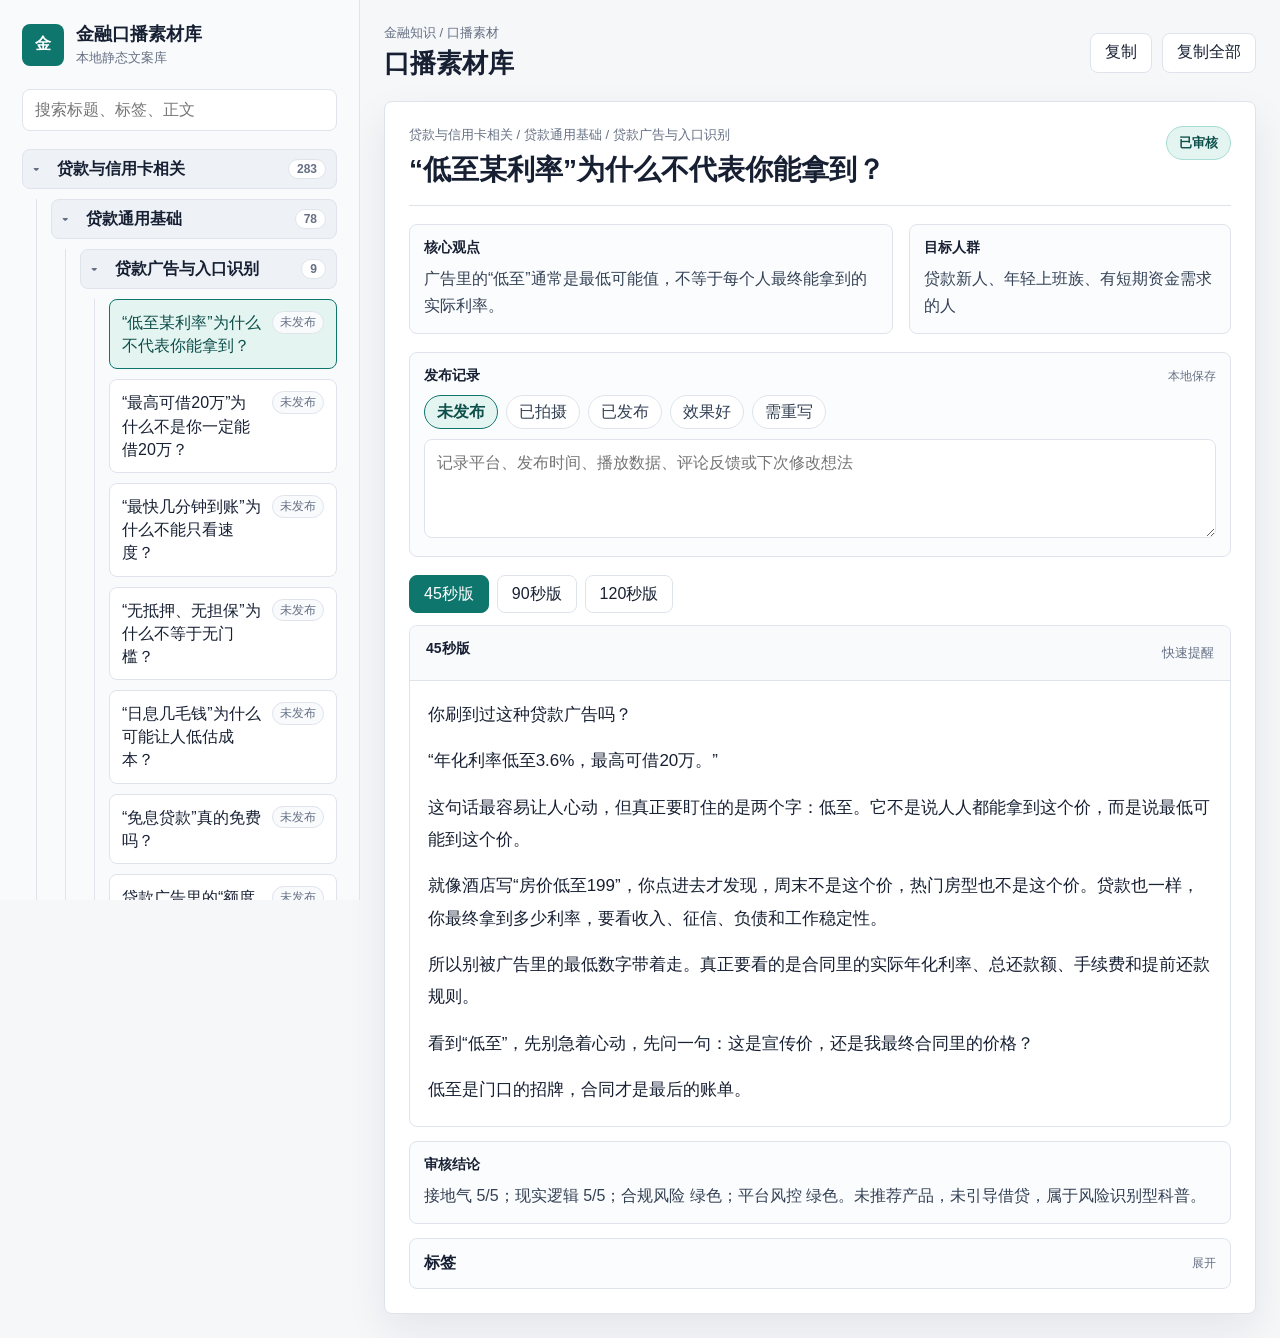
==== finance-library.html @ 6d279c98 "Add finance library portal # Conflicts: #	index.html" ====
<!doctype html>
<html lang="zh-CN">
  <head>
    <meta charset="utf-8" />
    <meta name="viewport" content="width=device-width, initial-scale=1" />
    <title>金融口播素材库</title>
    <style>
:root {
  color-scheme: light;
  --bg: #f6f7f9;
  --panel: #ffffff;
  --text: #172033;
  --muted: #657084;
  --line: #dfe4ec;
  --accent: #0f766e;
  --accent-soft: #e4f4f1;
  --warn-soft: #fff7ed;
  --shadow: 0 16px 40px rgba(20, 31, 48, 0.08);
}

* {
  box-sizing: border-box;
}

body {
  margin: 0;
  background: var(--bg);
  color: var(--text);
  font-family: -apple-system, BlinkMacSystemFont, "Segoe UI", "Microsoft YaHei", Arial, sans-serif;
  letter-spacing: 0;
}

button,
input,
textarea {
  font: inherit;
}

.app-shell {
  min-height: 100vh;
  display: grid;
  grid-template-columns: 360px minmax(0, 1fr);
}

.sidebar {
  background: #f9fafb;
  border-right: 1px solid var(--line);
  padding: 22px;
  position: sticky;
  top: 0;
  height: 100vh;
  overflow: auto;
}

.brand {
  display: flex;
  align-items: center;
  gap: 12px;
  margin-bottom: 22px;
}

.brand-mark {
  width: 42px;
  height: 42px;
  border-radius: 8px;
  background: var(--accent);
  color: #fff;
  display: grid;
  place-items: center;
  font-weight: 700;
}

.brand h1 {
  font-size: 18px;
  margin: 0 0 3px;
}

.brand p,
.eyebrow,
.path {
  margin: 0;
  color: var(--muted);
  font-size: 13px;
}

.search-box input {
  width: 100%;
  height: 42px;
  border: 1px solid var(--line);
  border-radius: 8px;
  padding: 0 12px;
  background: #fff;
  color: var(--text);
  outline: none;
}

.search-box input:focus {
  border-color: var(--accent);
  box-shadow: 0 0 0 3px var(--accent-soft);
}

.filters {
  display: none;
}

.filter,
.duration-tab,
.icon-button,
.topic-button,
.tree-parent {
  border: 1px solid var(--line);
  background: #fff;
  color: var(--text);
  border-radius: 8px;
  cursor: pointer;
}

.filter {
  min-height: 36px;
  font-size: 13px;
}

.filter.active,
.duration-tab.active {
  background: var(--accent);
  border-color: var(--accent);
  color: #fff;
}

.tree {
  display: grid;
  gap: 10px;
  margin-top: 18px;
}

.tree-parent {
  width: 100%;
  text-align: left;
  min-height: 40px;
  padding: 8px 10px;
  font-weight: 650;
  background: #eef2f7;
  display: flex;
  align-items: center;
  gap: 8px;
}

.tree-parent::before {
  content: "▾";
  width: 16px;
  color: var(--muted);
  font-size: 12px;
}

.tree-parent.collapsed::before {
  content: "▸";
}

.tree-parent-title {
  min-width: 0;
  flex: 1 1 auto;
}

.tree-count {
  flex: 0 0 auto;
  color: var(--muted);
  background: #fff;
  border: 1px solid var(--line);
  border-radius: 999px;
  padding: 2px 8px;
  font-size: 12px;
  font-weight: 650;
}

.tree-children {
  margin-left: 14px;
  padding-left: 14px;
  border-left: 1px solid var(--line);
  display: grid;
  gap: 10px;
  margin-top: 10px;
  margin-bottom: 12px;
}

.tree-children[hidden] {
  display: none;
}

.topic-list {
  display: grid;
  gap: 10px;
}

.topic-button {
  text-align: left;
  padding: 11px 12px;
  line-height: 1.45;
  background: #fff;
  display: flex;
  align-items: flex-start;
  justify-content: space-between;
  gap: 10px;
}

.topic-title {
  min-width: 0;
  flex: 1 1 auto;
}

.topic-status {
  flex: 0 0 auto;
  border: 1px solid var(--line);
  border-radius: 999px;
  padding: 2px 7px;
  color: var(--muted);
  background: #f8fafc;
  font-size: 12px;
  line-height: 1.4;
  white-space: nowrap;
}

.topic-button.active {
  border-color: var(--accent);
  background: var(--accent-soft);
  color: #0d4f4a;
}

.content {
  min-width: 0;
  padding: 24px;
}

.toolbar {
  display: flex;
  align-items: center;
  justify-content: space-between;
  gap: 16px;
  margin-bottom: 20px;
}

.toolbar h2 {
  margin: 4px 0 0;
  font-size: 26px;
}

.toolbar-actions {
  display: flex;
  gap: 10px;
}

.icon-button {
  min-height: 40px;
  padding: 0 14px;
}

.icon-button:hover,
.topic-button:hover,
.duration-tab:hover {
  border-color: var(--accent);
}

.script-detail,
.empty-state {
  background: var(--panel);
  border: 1px solid var(--line);
  border-radius: 8px;
  box-shadow: var(--shadow);
}

.script-detail {
  padding: 24px;
}

.empty-state {
  padding: 48px;
  text-align: center;
}

.empty-state h3 {
  margin: 0 0 8px;
}

.empty-state p {
  margin: 0;
  color: var(--muted);
}

.detail-head {
  display: flex;
  justify-content: space-between;
  gap: 16px;
  align-items: flex-start;
  border-bottom: 1px solid var(--line);
  padding-bottom: 18px;
}

.detail-head h3 {
  margin: 8px 0 0;
  font-size: 28px;
  line-height: 1.25;
}

.risk-badge {
  flex: 0 0 auto;
  background: var(--accent-soft);
  color: #0d4f4a;
  border: 1px solid #a7ddd4;
  border-radius: 999px;
  padding: 7px 12px;
  font-size: 13px;
  font-weight: 650;
}

.meta-grid {
  display: grid;
  grid-template-columns: minmax(0, 1.2fr) minmax(0, 0.8fr);
  gap: 16px;
  margin: 18px 0;
}

.meta-grid section,
.review-card,
.publish-card,
.tag-area {
  border: 1px solid var(--line);
  border-radius: 8px;
  padding: 14px;
  background: #fbfcfd;
}

h4 {
  margin: 0 0 8px;
  font-size: 14px;
}

.meta-grid p,
.review-card p {
  margin: 0;
  color: #334155;
  line-height: 1.7;
}

.publish-card {
  margin: 18px 0;
}

.publish-card-head {
  display: flex;
  align-items: center;
  justify-content: space-between;
  gap: 12px;
  margin-bottom: 10px;
}

.publish-card-head h4 {
  margin-bottom: 0;
}

.publish-card-head span {
  color: var(--muted);
  font-size: 12px;
}

.publish-controls {
  display: flex;
  flex-wrap: wrap;
  gap: 8px;
  margin-bottom: 10px;
}

.status-option {
  min-height: 34px;
  border: 1px solid var(--line);
  border-radius: 999px;
  background: #fff;
  color: #334155;
  padding: 0 12px;
  cursor: pointer;
}

.status-option:hover {
  border-color: var(--accent);
}

.status-option.active {
  border-color: var(--accent);
  background: var(--accent-soft);
  color: #0d4f4a;
  font-weight: 650;
}

#publishNote {
  width: 100%;
  resize: vertical;
  min-height: 76px;
  border: 1px solid var(--line);
  border-radius: 8px;
  padding: 10px 12px;
  background: #fff;
  color: var(--text);
  line-height: 1.6;
  outline: none;
}

#publishNote:focus {
  border-color: var(--accent);
  box-shadow: 0 0 0 3px var(--accent-soft);
}

.topic-status.status-filmed {
  color: #1d4ed8;
  background: #eff6ff;
  border-color: #bfdbfe;
}

.topic-status.status-published {
  color: #0f766e;
  background: #ecfdf5;
  border-color: #a7f3d0;
}

.topic-status.status-good {
  color: #15803d;
  background: #f0fdf4;
  border-color: #bbf7d0;
}

.topic-status.status-rewrite {
  color: #b45309;
  background: #fffbeb;
  border-color: #fde68a;
}

.duration-tabs {
  display: flex;
  gap: 8px;
  margin: 18px 0 12px;
}

.duration-tab {
  min-height: 38px;
  padding: 0 14px;
}

.script-card {
  border: 1px solid var(--line);
  border-radius: 8px;
  background: #fff;
  overflow: hidden;
}

.script-card-head {
  display: flex;
  align-items: center;
  justify-content: space-between;
  gap: 12px;
  border-bottom: 1px solid var(--line);
  padding: 14px 16px;
  background: #f8fafc;
}

.script-card-head span {
  color: var(--muted);
  font-size: 13px;
}

.script-text {
  padding: 18px 18px 20px;
  line-height: 1.9;
  font-size: 17px;
}

.script-text p {
  margin: 0 0 14px;
}

.script-text p:last-child {
  margin-bottom: 0;
}

.script-text .golden {
  background: var(--warn-soft);
  border: 1px solid #fed7aa;
  border-radius: 8px;
  padding: 10px 12px;
  font-weight: 650;
}

.review-card,
.tag-area {
  margin-top: 14px;
}

.section-toggle {
  width: 100%;
  border: 0;
  background: transparent;
  color: var(--text);
  display: flex;
  align-items: center;
  justify-content: space-between;
  padding: 0;
  margin: 0 0 8px;
  font-weight: 700;
  cursor: pointer;
}

.section-toggle::after {
  content: "收起";
  color: var(--muted);
  font-size: 12px;
  font-weight: 500;
}

.tag-area.collapsed .section-toggle {
  margin-bottom: 0;
}

.tag-area.collapsed .section-toggle::after {
  content: "展开";
}

.tag-area.collapsed .tags {
  display: none;
}

.tags {
  display: flex;
  flex-wrap: wrap;
  gap: 8px;
}

.tag {
  border: 1px solid var(--line);
  background: #fff;
  color: #334155;
  border-radius: 999px;
  padding: 5px 10px;
  font-size: 13px;
}

.toast {
  position: fixed;
  right: 22px;
  bottom: 22px;
  background: #111827;
  color: #fff;
  border-radius: 8px;
  padding: 10px 14px;
  box-shadow: var(--shadow);
}

@media (max-width: 860px) {
  .app-shell {
    grid-template-columns: 1fr;
  }

  .sidebar {
    position: relative;
    height: auto;
  }

  .content {
    padding: 18px;
  }

  .toolbar,
  .detail-head {
    flex-direction: column;
    align-items: stretch;
  }

  .meta-grid {
    grid-template-columns: 1fr;
  }

  .detail-head h3 {
    font-size: 22px;
  }
}

    </style>
  </head>
  <body>
    <div class="app-shell">
      <aside class="sidebar">
        <div class="brand">
          <div class="brand-mark">金</div>
          <div>
            <h1>金融口播素材库</h1>
            <p>本地静态文案库</p>
          </div>
        </div>

        <div class="search-box">
          <input id="searchInput" type="search" placeholder="搜索标题、标签、正文" />
        </div>

        <nav class="tree" aria-label="素材目录">
          <div id="treeRoot" class="tree-root"></div>
        </nav>
      </aside>

      <main class="content">
        <header class="toolbar">
          <div>
            <p class="eyebrow">金融知识 / 口播素材</p>
            <h2 id="pageTitle">口播素材库</h2>
          </div>
          <div class="toolbar-actions">
            <button id="copyCurrent" class="icon-button" type="button" title="复制当前版本">复制</button>
            <button id="copyAll" class="icon-button" type="button" title="复制全部版本">复制全部</button>
          </div>
        </header>

        <section id="emptyState" class="empty-state" hidden>
          <h3>没有找到匹配的素材</h3>
          <p>换一个关键词或清空搜索条件再试。</p>
        </section>

        <article id="scriptDetail" class="script-detail" hidden>
          <div class="detail-head">
            <div>
              <p id="scriptPath" class="path"></p>
              <h3 id="scriptTitle"></h3>
            </div>
            <span id="riskBadge" class="risk-badge">已审核</span>
          </div>

          <div class="meta-grid">
            <section>
              <h4>核心观点</h4>
              <p id="corePoint"></p>
            </section>
            <section>
              <h4>目标人群</h4>
              <p id="audience"></p>
            </section>
          </div>

          <section class="publish-card">
            <div class="publish-card-head">
              <h4>发布记录</h4>
              <span id="publishUpdated">本地保存</span>
            </div>
            <div id="publishControls" class="publish-controls" role="group" aria-label="发布状态">
              <button class="status-option" data-status="todo" type="button">未发布</button>
              <button class="status-option" data-status="filmed" type="button">已拍摄</button>
              <button class="status-option" data-status="published" type="button">已发布</button>
              <button class="status-option" data-status="good" type="button">效果好</button>
              <button class="status-option" data-status="rewrite" type="button">需重写</button>
            </div>
            <textarea id="publishNote" rows="3" placeholder="记录平台、发布时间、播放数据、评论反馈或下次修改想法"></textarea>
          </section>

          <div class="duration-tabs" role="tablist" aria-label="文案时长">
            <button class="duration-tab active" data-version="45s" type="button">45秒版</button>
            <button class="duration-tab" data-version="90s" type="button">90秒版</button>
            <button class="duration-tab" data-version="120s" type="button">120秒版</button>
          </div>

          <section class="script-card">
            <div class="script-card-head">
              <h4 id="versionTitle">45秒版</h4>
              <span id="versionRole">快速提醒</span>
            </div>
            <div id="scriptText" class="script-text"></div>
          </section>

          <section class="review-card">
            <h4>审核结论</h4>
            <p id="reviewText"></p>
          </section>

          <section class="tag-area collapsed" id="tagArea">
            <button class="section-toggle" id="tagToggle" type="button" aria-expanded="false">标签</button>
            <div id="tagList" class="tags"></div>
          </section>
        </article>
      </main>
    </div>

    <div id="toast" class="toast" hidden>已复制</div>

    <script>
const embeddedDocuments = {"content/loan_consumer_ads_batch01.md": "# 贷款 / 通用基础 / 贷款广告与入口识别：第一批 10 条口播素材\n\n统一规则：\n- 45秒版：快速提醒，一个坑、一个判断动作、一句金句。\n- 90秒版：生活案例版，用具体场景讲清楚。\n- 120秒版：完整拆解版，案例 + 逻辑 + 判断清单 + 避坑提醒。\n- 合规口径：只做金融常识科普和风险提示，不推荐产品，不引导借贷，不提供贷款技巧。\n\n默认声明：\n本内容仅作金融知识科普，不推荐任何贷款产品，也不构成具体借贷建议。贷款前请以合同条款、官方渠道和个人实际情况为准。\n\n---\n\n## 001 “低至某利率”为什么不代表你能拿到？\n\n路径：贷款与信用卡相关 > 贷款通用基础 > 贷款广告与入口识别\n\n核心观点：广告里的“低至”通常是最低可能值，不等于每个人最终能拿到的实际利率。\n\n目标人群：贷款新人、年轻上班族、有短期资金需求的人\n\n### 45秒版\n\n你刷到过这种贷款广告吗？\n\n“年化利率低至3.6%，最高可借20万。”\n\n这句话最容易让人心动，但真正要盯住的是两个字：低至。它不是说人人都能拿到这个价，而是说最低可能到这个价。\n\n就像酒店写“房价低至199”，你点进去才发现，周末不是这个价，热门房型也不是这个价。贷款也一样，你最终拿到多少利率，要看收入、征信、负债和工作稳定性。\n\n所以别被广告里的最低数字带着走。真正要看的是合同里的实际年化利率、总还款额、手续费和提前还款规则。\n\n看到“低至”，先别急着心动，先问一句：这是宣传价，还是我最终合同里的价格？\n\n低至是门口的招牌，合同才是最后的账单。\n\n### 90秒版\n\n小王最近想借一笔钱装修，刷手机时看到一条广告：“年化利率低至3.6%，最高可借20万。”\n\n他一算，觉得很划算，心想：这不比找亲戚借钱省事多了？\n\n可点进去申请后，系统给他的利率并不是3.6%，而是高了不少。小王第一反应是：广告不是这么写的吗？其实问题就在“低至”两个字。\n\n“低至”更像是最低展示价，不是每个人的最终成交价。贷款不是所有人同一个价格，机构一般会看你的收入、征信、已有负债、工作稳定性。小王之前申请过几次网贷额度，信用卡也有分期，系统就会觉得他的风险没那么低。\n\n这就像你买机票，首页写着“99元起”，但真买的时候，要看日期、航线、行李、燃油费，最后可能完全不是这个数。\n\n贷款也是一样。别只看“低至”，也别只看页面上最大的数字。真正要看的，是最终合同里的实际年化利率、总还款额、手续费、提前还款规则。\n\n如果合同里的数字和广告里的感觉不一样，以合同为准。广告负责吸引你点进去，合同才决定你到底要还多少钱。\n\n最后再加一个简单判断：如果你还没有看到合同，只看到了宣传页，那你看到的就不是最终成本，只是营销入口。\n\n先别急着提交申请，先把账看完整。\n\n贷款广告看的是诱惑，贷款合同看的才是代价。\n\n### 120秒版\n\n很多人第一次申请消费贷，最容易被一句话打动：“年化利率低至3.6%，最高可借20万，最快几分钟到账。”\n\n这句话听起来很美：利率低、额度高、到账快。但普通人最容易忽略的，恰恰是这些漂亮数字前面的限定词。比如“低至”，它不是说每个人都是这个利率，而是说在某些条件下，最低可能到这个利率。\n\n举个例子。小李想借5万块钱周转，看到广告写“年化低至3.6%”。他心里一算，一年利息好像也就一千多，觉得很划算。可点进去之后，系统给他的实际利率比广告高不少。他一开始觉得奇怪，后来才明白，贷款不是超市标价，不是所有人同一个价格。\n\n机构通常会看几件事：你的收入稳不稳定，征信有没有逾期，最近有没有频繁申请贷款，名下负债高不高，工作和还款记录怎么样。条件越好，可能越接近低利率；风险越高，实际利率就可能往上走。\n\n再看“最高可借20万”。它也不是说你一定能借20万，而是说这个产品的额度上限可能到20万。最后能批多少，仍然要看审批结果。很多人是被“低利率”和“高额度”吸引进去，最后才发现，自己拿到的不是广告里最漂亮的那一档。\n\n所以，普通人判断一笔贷款贵不贵，不要看广告页上最大的字，要看合同里最硬的数字。第一，看实际年化利率；第二，看总共要还多少钱；第三，看有没有手续费、服务费、提前还款限制；第四，看这笔月供会不会挤压你的生活和备用金。\n\n贷款广告可以看，但不能只看一半就做决定。\n\n还有一个细节要注意：有些页面会把利率、额度、到账速度放在最醒目的地方，把费用、违约金、提前还款规则放在更后面。普通人最容易在前面心动，在后面跳过。真正成熟的做法，是反过来：先看小字，再看大字；先看总成本，再看月供；先看自己能不能还，再看平台愿不愿意借。\n\n如果你点进去以后，发现系统给你的利率明显高于广告宣传，不要觉得“都填到这一步了，不借可惜”。贷款不是购物车优惠券，不需要因为已经点开就继续。只要合同成本和你的预期不一致，就可以停下来重新算。\n\n广告负责让钱看起来便宜，合同负责告诉你钱到底贵不贵。\n\n审核：接地气 5/5；现实逻辑 5/5；合规风险 绿色；平台风控 绿色。未推荐产品，未引导借贷，属于风险识别型科普。\n\n标签：贷款、消费贷、低至利率、广告套路、借贷成本、新人适用\n\n---\n\n## 002 “最高可借20万”为什么不是你一定能借20万？\n\n路径：贷款与信用卡相关 > 贷款通用基础 > 贷款广告与入口识别\n\n核心观点：“最高可借”是产品额度上限，不是个人审批结果。\n\n目标人群：贷款新人、刚工作人群、容易被高额度吸引的人\n\n### 45秒版\n\n贷款广告里常见一句话：“最高可借20万。”\n\n很多人一看就觉得，自己也能借20万。但这里的重点是“最高”，不是“一定”。它说的是产品上限，不是你的个人额度。\n\n就像招聘写“月薪最高3万”，最后你的工资还得看岗位、经验和面试结果。贷款额度也是这样，机构会看你的收入、征信、负债、还款能力。\n\n条件不同，额度就不同。更重要的是，能批多少不代表应该借多少。额度越高，未来月供压力也可能越大。\n\n看到高额度广告，不要先想“我能拿多少钱”，要先想“我有没有能力稳稳还上”。\n\n额度不是收入，高额度更不是免费钱。\n\n### 90秒版\n\n小陈刷到一个贷款广告：“最高可借20万，快速到账。”他正好想换车，就觉得这笔钱好像马上能到手。\n\n可申请之后，他发现系统只给了3万额度。他有点失望，觉得广告是不是骗人。\n\n其实这类广告最容易让人误会的，就是“最高”两个字。它说的是产品上限，不是你的个人额度。每个人能借多少，要看收入是否稳定、征信情况、已有负债、工作年限、还款记录等因素。\n\n这就像信用卡宣传“最高额度10万”，但新用户可能只批几千或一两万。不是每个人都站在最高那一档。\n\n更重要的是，额度越高，不代表越适合你。很多人看到额度高，会不自觉把借钱当成可支配收入。原本只想借几千，看到能借几万，就觉得多借一点也没关系。借的时候账户余额变多，好像松了一口气；还的时候，每个月都要从工资里扣。\n\n所以看贷款广告，不要被“最高可借”带着走。真正要看的，是自己每个月稳定能还多少钱，借完以后生活会不会被月供压住，手里还要不要留备用金。\n\n一句话，额度是审批给你的上限，不是你生活里新增的收入。\n\n真正稳妥的做法，是先按自己的收入倒推额度，而不是按广告额度倒推消费。比如每个月还完贷款以后，房租、吃饭、交通、父母孩子、应急钱还能不能安排好，这比“最多能借多少”更重要。\n\n能借多少是审批结果，该借多少是自我约束。\n\n### 120秒版\n\n“最高可借20万”，这句话在贷款广告里特别常见。它的厉害之处在于，会让人产生一种错觉：好像只要点进去，这20万就离自己很近。\n\n比如小周刚工作两年，手头有点紧，看到“最高可借20万”后，脑子里马上开始安排这笔钱：装修可以先做，车可以先买，欠朋友的钱也能先还上。他甚至还没真正申请，就已经把20万当成了一个可以支配的数字。\n\n但申请完才发现，系统只给了2万额度，而且利率也不是广告里的最低档。小周一开始觉得落差很大，其实这并不奇怪。因为“最高可借”不是承诺，它只是产品可能达到的额度上限。实际审批时，机构会评估你的收入、职业稳定性、征信记录、已有负债和还款能力。\n\n你收入稳定、负债低、还款记录好，额度可能高一点；如果你收入波动大、已经有多笔贷款，或者最近频繁查询额度，额度就可能低很多。\n\n更要注意的是，高额度会放大人的消费冲动。原本你只缺5000块，看到能借5万，就可能觉得多借一点也没关系。借的时候账户余额变多，好像压力变小了；可还款的时候，每个月都要从真实收入里拿钱出来。\n\n判断贷款额度，记住四句话：广告额度不是你的额度；能批多少不代表应该借多少；额度越高，越要看月供压力；借完以后，正常生活和备用金不能被挤掉。\n\n如果一笔贷款只有在“每个月都不出意外”的情况下才能还上，那它对你来说就偏紧了。因为现实生活里，收入可能延迟，家里可能临时用钱，工作也可能变化。额度高不高，不如还款稳不稳。\n\n还有一点很重要：不要因为系统给了额度，就觉得不用白不用。额度放在那里，不借也不会少你一分钱；但一旦借出来，每个月都是真实的还款责任。普通人最稳的做法，是按需求借，而不是按额度借。\n\n贷款额度不是奖励，而是一份需要按时归还的责任。额度摆在那里不是收入，借出来才会变成债务。\n\n审核：接地气 5/5；现实逻辑 5/5；合规风险 绿色；平台风控 绿色。表达克制，没有诱导用户追求额度。\n\n标签：贷款、消费贷、最高额度、审批结果、还款能力、新人适用\n\n---\n\n## 003 “最快几分钟到账”为什么不能只看速度？\n\n路径：贷款与信用卡相关 > 贷款通用基础 > 贷款广告与入口识别\n\n核心观点：到账快不等于成本低，也不等于适合借。\n\n目标人群：急用钱人群、年轻上班族、容易冲动申请贷款的人\n\n### 45秒版\n\n贷款广告里有一句很抓人：“最快几分钟到账。”\n\n这句话真正打中的，不是你的理性，而是你的着急。\n\n人一着急，就容易只看速度，不看成本。可贷款最重要的不是到账快不快，而是你最后要还多少、什么时候还、还不上会怎样。\n\n就像打车，雨天加价时车来得快，但不代表便宜。贷款也一样，到账快只是体验，利率、费用、还款压力才是成本。\n\n急用钱时，更要慢半拍。至少看清实际年化利率、总还款额、还款日期和违约规则，再决定要不要继续。\n\n越是对方强调“马上到账”，你越要提醒自己：快，不等于适合。\n\n到账越快，越要慢点看清楚。\n\n### 90秒版\n\n小刘月底手头紧，房租又快到期了。手机上弹出一个贷款广告：“最快3分钟到账。”\n\n他当时最想解决的就是眼前这几天，所以很快点进去申请。钱确实很快到了，房租也交上了，那一刻他觉得压力消失了。\n\n但过了一段时间账单来了，他才发现，每个月还款压力比自己想的大，实际利率也不是广告里最醒目的那个数字。这就是“快到账”容易带来的问题。它会把你的注意力从“这笔钱贵不贵”，转移到“这笔钱能不能马上到”。\n\n但贷款不是外卖，不能只看速度。外卖快一点，最多是多花几块配送费；贷款快一点，后面可能是几个月的还款计划。\n\n你要看的至少有四件事：实际年化利率是多少，总共要还多少钱，什么时候开始还，逾期或提前还款有什么规则。\n\n如果真的急用钱，也不要在情绪最急的时候做决定。先算一遍下个月、下下个月能不能按时还，再看合同费用。\n\n还有一点，越急的时候越不要同时点很多平台。你以为是在多找几个选择，但也可能留下更多申请和查询痕迹，还会让自己更乱。\n\n真正要解决的是资金缺口，不是把焦虑转移到下个月。如果这笔钱只是为了撑过一两天，也要先想清楚：下个月靠什么还？这个问题想不清，到账再快也只是把压力往后推。\n\n快到账解决的是今天，真成本影响的是后面很多个月。\n\n### 120秒版\n\n“最快几分钟到账”，这类广告特别容易打动正在缺钱的人。因为人在着急的时候，最想要的不是比较成本，而是马上解决眼前的问题。\n\n比如小林月底要交房租，银行卡里还差几千块。这个时候他刷到一条广告：“最快3分钟到账。”他第一反应不是算利率，也不是看合同，而是觉得终于有办法了。点进去、填资料、确认借款，钱确实很快到了。房租交上了，眼前的焦虑消失了。\n\n但一个月后账单来了，他才发现，这笔钱不是只帮他解决了那一天的问题，它还把后面几个月的现金流都安排进去了。每个月固定还款，工资一到账先少一块；如果再遇到生病、换工作、家里临时用钱，还款压力就会更明显。\n\n这里不是说到账快一定不好，而是提醒你：速度只是贷款体验的一部分，不是判断贷款好坏的核心。很多人在急的时候，会忽略四件事。第一，只看到账时间，不看实际年化利率。第二，只看本月能不能撑过去，不看后面几个月怎么还。第三，只看月供，不看总还款额。第四，只看“马上到账”，没看逾期、提前还款和费用规则。\n\n越是急用钱，越要做一个反向动作：先停一分钟，把利率、总成本、还款日期、违约责任看清楚。如果看不懂，至少不要在催促和焦虑里立刻确认。\n\n贷款能解决短期缺口，但也可能制造长期压力。\n\n你可以把它想成一次“提前使用未来收入”。今天到账的钱，未来要用工资慢慢还。如果未来收入很稳定，压力可能可控；如果未来收入本来就不确定，到账越快，越容易让你在没算清楚时做决定。\n\n所以看到“最快到账”，不要只问“多久能到”，还要问“这笔钱会影响我几个月”。如果答案是影响很久，那它就不是一个几分钟的决定。\n\n如果只是临时缺口，也可以先想想有没有更稳妥的办法，比如调整支出、推迟非必要消费、和对方沟通付款时间。贷款可以是工具，但不能变成情绪最急时的第一反应。\n\n速度只能帮你过今天，成本才会陪你过明天。\n\n审核：接地气 5/5；现实逻辑 5/5；合规风险 绿色；平台风控 绿色。没有鼓励借贷，重点是提醒不要冲动。\n\n标签：贷款、消费贷、到账快、冲动借贷、还款压力、风险提示\n\n---\n\n## 004 “无抵押、无担保”为什么不等于无门槛？\n\n路径：贷款与信用卡相关 > 贷款通用基础 > 贷款广告与入口识别\n\n核心观点：无抵押、无担保只是说不需要押房押车或找担保人，不代表随便借、无风险。\n\n目标人群：贷款新人、无抵押贷款关注者、收入不稳定人群\n\n### 45秒版\n\n看到“无抵押、无担保”的贷款广告，很多人会觉得：这个门槛应该很低。\n\n但要注意，无抵押不等于无审核，无担保也不等于无风险。\n\n它只是说你不用拿房子、车子去抵押，也不用找别人担保。但机构还是会看你的收入、征信、负债和还款能力。\n\n如果审核很松，反而更要看清楚成本和合同。因为钱不是白给的，风险通常会体现在利率、费用、额度、期限或者还款要求里。\n\n所以别只看“不用抵押”，还要看“最后要还多少”，以及这笔钱会不会影响你后面的现金流。\n\n门槛看起来低，不代表代价真的低。\n\n### 90秒版\n\n小赵看到一条广告：“无抵押、无担保，在线申请。”他觉得挺轻松：不用押房、不用找亲戚签字，那应该没什么压力。\n\n但申请后他发现，平台照样要看身份证、收入情况、征信授权、已有贷款记录。最后批不批、批多少、利率是多少，都要看综合评估。\n\n这里的“无抵押、无担保”，不是说没有门槛，也不是说没有风险。它只是说这笔贷款不需要你拿资产抵押，也不需要第三方担保。\n\n真正的风险在后面：如果利率高、期限短、费用多，或者你本来收入就不稳定，哪怕没有抵押物，逾期也可能影响征信和正常生活。\n\n很多人误以为没有抵押物，就算还不上也不会有什么大事。这个理解不对。贷款合同签了，还款责任就在你身上。没有押房押车，不代表不用承担逾期、催收、征信记录这些后果。\n\n所以看到这种广告，不要只觉得方便。方便只是申请流程，关键还是看合同成本、还款期限和自己的还款能力。\n\n如果一笔贷款反复强调“不用这个、不用那个”，你就更要主动补问：要看什么？费用是什么？还不上怎么办？提前还款有没有限制？这些答案比广告里的“无抵押、无担保”更重要。\n\n如果这些问题对方说不清，或者只催你赶紧申请，那就不要继续往下走。\n\n贷款方便，不等于还款轻松。\n\n### 120秒版\n\n“无抵押、无担保”，听起来很友好，好像这笔钱没有什么负担。但这几个字很容易让人误解，尤其是第一次接触贷款的人，很容易把它理解成门槛很低、风险很小。\n\n举个例子。小何想借一笔钱买家电，看到广告写“无抵押、无担保”。他觉得反正不用押房押车，也不用麻烦亲戚朋友签字，试一下应该没什么问题。可申请之后他发现，平台照样要看身份证、收入情况、征信授权、已有贷款记录，最后批多少、利率多少，也不是自己说了算。\n\n这里要把概念拆开看。无抵押，是说不用拿房产、车辆这类资产作为担保。无担保，是说不用找第三方替你承担连带责任。但这不代表机构不审核，也不代表借了不用承担后果。\n\n对贷款机构来说，如果没有抵押物，它反而更会关注你的信用和现金流。你的收入稳不稳定、征信有没有问题、负债高不高、工作是否稳定，都可能影响审批结果和贷款成本。风险如果不能通过抵押物覆盖，就可能体现在利率、额度、期限和费用规则上。\n\n普通人看到这类广告，要记住三个判断点：不要把“无抵押”理解成“无风险”；不要把“无担保”理解成“无责任”；不要只看申请方便，要看自己能不能稳稳还上。\n\n借钱时少一道手续，不等于还钱时少一份责任。\n\n还有一个现实问题：有些人因为“不用抵押”就放松了，觉得最多只是还不上。但贷款逾期带来的影响，往往不是一天两天结束的。它可能影响你后续申请房贷、车贷，也可能让生活被催收和账单打乱。\n\n所以看这类广告，别只听它少了什么手续，要看你多了什么责任。\n\n更现实地说，贷款产品越强调方便，越要看后续约束。比如还款日是否固定，是否支持提前还款，逾期费用怎么算，利率是不是合同里写清楚。手续少只是申请阶段的感受，责任多不多要看整个还款周期。\n\n贷款方便，不等于还款轻松。\n\n审核：接地气 5/5；现实逻辑 5/5；合规风险 绿色；平台风控 绿色。未宣传贷款便利性，重点落在还款责任。\n\n标签：贷款、消费贷、无抵押、无担保、审核门槛、还款责任\n\n---\n\n## 005 “日息几毛钱”为什么可能让人低估成本？\n\n路径：贷款与信用卡相关 > 贷款通用基础 > 贷款广告与入口识别\n\n核心观点：把利息拆成每天几毛几块，会降低用户对长期成本的感知。\n\n目标人群：年轻消费者、小额借款用户、容易被低日息吸引的人\n\n### 45秒版\n\n有些贷款广告不说年利率，而说“每天只要几毛钱”。\n\n听起来是不是很轻？但这就是问题所在：它把一笔长期成本拆成了很小的日成本，让你觉得不疼。\n\n一杯奶茶一天二十多块，你会觉得贵；可利息一天几毛几块，你可能就放松了。但贷款不是只还一天，时间一长，总成本就会累起来。\n\n所以看贷款，不要只看日息，要看实际年化利率和总还款额。看到“每天只要多少”，马上问一句：如果借满期限，我最后一共要还多少钱？\n\n小数字最容易让人放松警惕。\n\n先算。\n\n每天几毛不吓人，累到最后才是真成本。\n\n### 90秒版\n\n小周想借3000块买电脑，看到页面上写：“借1000元，每天利息低至几毛钱。”\n\n他一看觉得没压力：几毛钱嘛，随便少买点零食就出来了。可问题是，他借的不是一天，也不是只借1000元。等金额变大、时间拉长，最后还的钱就不像“几毛钱”听起来那么轻松了。\n\n这就是日息表达的特点。它把成本拆得很小，让你对总成本没感觉。就像健身房说“每天不到3块钱”，你不觉得贵，但一年下来也是一笔钱。\n\n贷款更要谨慎，因为它不是消费会员，而是负债。日息只是其中一种表达方式，真正影响你钱包的是整个周期的总成本。\n\n所以你不能只看“每天几毛”或者“每天几块”。还要看实际年化利率、总还款额、有没有手续费、服务费、管理费，以及提前还款有没有限制。\n\n普通人记住一个动作：看到“每天只要多少”，一定反问一句：如果借满期限，我总共要还多少？这个问题比日息更接近真相。\n\n如果平台只让你看到每天几毛、每月几百，却不让你清楚看到总共还多少，那你就要更谨慎。因为拆小数字的目的，往往就是降低你的敏感度。\n\n把小数字还原成总账，很多看起来便宜的东西，感觉就完全不一样了。贷款不是看单日感受，而是看整个还款周期。\n\n别只听每天多少钱，要算最后一共还多少钱。\n\n### 120秒版\n\n“每天只要几毛钱”“日息低至多少”，这种说法很常见，也很容易让人低估贷款成本。因为它把一个长期要承担的成本，拆成了一个看起来很小的日数字。\n\n比如小许想借1万元周转，页面提示每天利息看起来只有几块钱。他第一反应是：几块钱不就是一瓶水、一趟公交的钱吗？好像没什么压力。可问题是，他不是只借一天，而是可能借三个月、六个月，甚至更久。每天几块钱，乘上几十天、几百天，就是另一种感觉。\n\n这类表达的关键，不是日息本身一定有问题，而是普通人对“小数字”天然不敏感。比如你听到“每天不到3块钱”，会觉得很便宜；但如果换成“一年一千多”，感觉就不一样了。贷款广告把成本拆小，你的大脑就容易把压力也想小。\n\n判断这类贷款，别被“每天”两个字牵着走。你要看四件事：第一，实际年化利率是多少；第二，整个周期总共要还多少；第三，除了利息，还有没有服务费、管理费、会员费；第四，如果提前还款或逾期，会不会产生额外费用。\n\n还有一个很简单的动作：看到“每天只要多少”，马上反问一句，如果我借满期限，最后一共要还多少钱？这个问题比日息更接近真相。\n\n如果只看日息，就像只看一顿饭多少钱，却不看一个月吃饭总支出。单次看着不多，长期加起来可能超出预期。\n\n你可以给自己设一个固定动作：任何贷款，只要页面用“日息”“每天只要”来表达，都先把它换成两个数字：一年大概是多少，总共要还多少。换算之后，如果你还觉得能接受，再继续看合同；如果换算之后明显超出预期，就不要被“小数字”继续牵着走。\n\n贷款成本最怕的不是你看见它贵，而是你根本没意识到它贵。不要被小数字安慰，先把它加成大账再判断。\n\n很多消费冲动就是这样发生的：单看每天不多，单看每月也能接受，但几笔加在一起，就会变成工资一到账就被各种还款切走。日息表达最容易让人忽略“累加效应”，所以越是小数字，越要算总账。\n\n借钱最怕的不是数字大，而是小数字让你放松警惕。\n\n审核：接地气 5/5；现实逻辑 5/5；合规风险 绿色；平台风控 绿色。只讲成本识别，不涉及具体利率优劣建议。\n\n标签：贷款、消费贷、日息、年化利率、总还款额、成本感知\n\n---\n\n## 006 “免息贷款”真的免费吗？\n\n路径：贷款与信用卡相关 > 贷款通用基础 > 贷款广告与入口识别\n\n核心观点：免息不一定等于零成本，可能还有手续费、服务费、绑定条件或违约成本。\n\n目标人群：分期消费用户、贷款新人、被免息吸引的人\n\n### 45秒版\n\n看到“免息贷款”，先别急着觉得赚了。\n\n免息只代表可能不收利息，不代表一定没有成本。有些产品利息写成0，但可能有手续费、服务费、会员费，或者对提前还款、逾期有额外规则。\n\n这就像餐厅写“免费赠品”，你得看是不是有最低消费。贷款也是一样，不能只听一句“免息”，就默认不用付代价。\n\n所以判断免息贷款，不要只看“利息”两个字，要看总还款额、附加费用和合同限制。真正该问的是：我最后是不是只还本金？\n\n只要多还了钱，就要知道钱多在哪里。\n\n免息不等于免费，零利息不等于零成本。账算完整，才知道它是真优惠还是换了名字的成本。\n\n### 90秒版\n\n小杨买家电时，店员说可以办“免息分期”，每个月还一点，没有利息。小杨一听觉得挺划算，马上准备签。\n\n但他仔细看了一眼，发现虽然利息写着0，页面里还有分期手续费和服务费。这样算下来，总共要还的钱并不只是商品原价。\n\n这就是很多人容易忽略的地方。免息只是在说“不按利息这个名字收费”，但成本可能换了个名字出现。它可以叫手续费，也可以叫服务费、管理费、会员费。\n\n当然，不是所有免息都一定有坑。有些正规活动确实可能是真优惠，比如商家补贴、平台活动。但你不能只听一句“免息”，就默认没有成本。\n\n普通人看免息贷款，记住四点：总共还多少，费用叫什么，提前还款怎么算，逾期后怎么算。如果最后总还款额等于原价，而且没有额外限制，那才更接近真正的免息。\n\n别问它宣传页上是不是免息，要问你最后的钱包有没有少花。\n\n如果你发现“免息”后面还跟着服务费、会员费、手续费，或者必须购买其他服务，那就要重新算总账。只有总还款额清楚，才知道它是不是真优惠。\n\n真正的免息，不怕你把账算完整。如果一算完整账就不划算，那它就只是听起来免息。\n\n所以别只听口头介绍，付款前一定看明细。\n\n别问它是不是免息，要问它最后是不是少花钱。\n\n### 120秒版\n\n“免息贷款”这四个字特别有吸引力。因为普通人一听免息，就会本能地理解成：借这笔钱不花成本。可在金融场景里，有一个很重要的提醒：名字不叫利息，不代表它不是成本。\n\n比如小敏买一台6000元的手机，页面写着12期免息。她一看，每个月还500元，好像刚刚好，压力也不大。可如果仔细看，有些产品可能会有分期手续费、服务费、会员费，或者绑定其他服务。有些产品虽然利息显示为0，但提前还款、逾期还款、取消订单时，又会有额外规则。\n\n这就像有些商家写“免费赠品”，你不能只看免费两个字，还要看是不是有最低消费、使用条件和有效期。贷款也一样，不能只听一句“免息”，就默认没有成本。\n\n当然，我们不是说所有免息都一定有问题。有些正规活动确实可能是真优惠，尤其是商家贴息或者平台补贴。但你要判断的是：这笔交易最终是不是少花钱，而不是宣传页上有没有写“免息”。\n\n判断时可以问四个问题。第一，我总共要还的钱是不是等于商品原价？第二，除了利息，有没有手续费、服务费、管理费？第三，提前还款或晚还，会不会产生额外成本？第四，这个免息是不是绑定了我原本不需要的消费或服务？\n\n如果这几个问题都清楚，才算真正看懂。否则，“免息”可能只是把成本换了个名字。\n\n还有一个常见误区：很多人只看每月还款金额，觉得分摊到每个月不多，就忽略了自己同时还有房租、生活费、信用卡和其他分期。免息不代表没有占用现金流。哪怕真的没有利息，它也会让未来几个月的钱提前被安排出去。\n\n所以免息可以看，但不要因为“免息”两个字就冲动下单。真正的判断标准不是广告好不好听，而是这笔支出是不是你本来就需要、总成本是不是清楚、后面几个月能不能稳稳还。\n\n免息不等于免费，零利息不等于零成本。先算清。\n\n审核：接地气 5/5；现实逻辑 5/5；合规风险 绿色；平台风控 绿色。没有否定所有免息活动，表达留有边界。\n\n标签：贷款、消费贷、免息贷款、手续费、总成本、分期消费\n\n---\n\n## 007 贷款广告里的“额度测算”，为什么别随便点？\n\n路径：贷款与信用卡相关 > 贷款通用基础 > 贷款广告与入口识别\n\n核心观点：额度测算可能涉及信息授权、征信查询或营销跟进，不能把它当成无成本小游戏。\n\n目标人群：贷款新人、经常点额度测算的人、重视征信的人\n\n### 45秒版\n\n很多贷款广告会写：“点一下，测测你能借多少。”\n\n听起来像个小游戏，但它不一定只是小游戏。\n\n有些额度测算会让你填写手机号、身份证、工作、收入，甚至授权查询信息。你随手一点，可能留下申请记录，也可能带来后续营销电话。\n\n所以别把额度测算当成好奇测试。你没有真实贷款需求，就不要随便填敏感信息、点授权、收验证码。尤其是看不清协议来源时，更不要继续。\n\n能不填，就先不填；能不授权，就先不授权。\n\n好奇心不该换成个人信息风险。\n\n额度测算不是占卜，背后可能是信息授权。\n\n### 90秒版\n\n小孟刷视频时看到一个按钮：“测测你最高能借多少。”他本来没打算贷款，只是好奇，就填了手机号、身份证后几位、工作收入，还收了验证码。\n\n没过多久，他开始接到各种贷款推荐电话。后来再申请其他贷款时，他才意识到，自己之前随便点的那些测算，可能留下了不少查询和申请痕迹。\n\n不是说所有额度测算都有问题，而是普通人要知道：贷款测算不是娱乐测试。它可能涉及个人信息收集、授信预评估、征信授权或营销转化。\n\n你要特别注意页面有没有勾选协议，有没有写授权查询，有没有让你提供验证码和身份证信息。很多人以为只是看一个数字，实际上已经把真实信息交了出去。\n\n如果只是好奇，不建议随便点。真正需要贷款时，也应该从正规机构官方渠道了解。不要为了看一个虚拟额度，到处提交手机号、身份证、工作和收入信息。\n\n测额度前先问自己：我是真的需要贷款，还是只是被广告勾起了好奇心？\n\n如果答案只是好奇，那就不要把真实信息交出去。虚拟额度看完就忘，个人信息却可能被长期留存。\n\n贷款额度不是娱乐分数，不需要靠测一测来满足好奇心。尤其是半夜刷到广告、情绪上头的时候，先关掉页面，第二天再判断，往往更清醒。\n\n别为了看一个虚拟额度，交出一堆真实信息。\n\n### 120秒版\n\n“测测你能借多少”，这是贷款广告里很常见的入口。它厉害的地方在于，不直接让你借钱，而是先激发你的好奇心。很多人本来没有明确贷款需求，但看到“30秒测额度”“看看你有多少备用金”，就会忍不住点进去。\n\n比如小何晚上刷手机，看到页面写“测测你最高能借多少”。他想着反正不一定借，就当做测试玩一下。点进去后，页面一步步让他填手机号、身份证信息、工作单位、月收入，还要求勾选授权协议。最后显示了一个额度，但小何其实并没有真正借钱。\n\n问题在于，对用户来说，这像是测试；对平台来说，这可能已经是一次信息收集或贷款营销流程。有些测算只是初步估算，有些可能涉及授信预评估，有些可能需要你授权查询相关信用信息。你随手一点，可能留下申请痕迹，也可能带来后续营销电话。\n\n更麻烦的是，如果你短时间到处测额度、申请额度，金融机构可能会觉得你近期资金需求比较频繁。即使没有真的借到钱，你的信息也可能已经被很多渠道收集过。\n\n普通人记住四个不要：没有真实需求，不要随便测；看不懂授权协议，不要随便勾；不确定平台来源，不要填身份证、银行卡等敏感信息；对方索要验证码、密码或让你下载陌生App，不要继续。\n\n好奇点一下很轻，个人信息交出去却很重。\n\n还有一种情况要注意：有些页面会默认勾选多个授权协议，普通人不仔细看就直接下一步。你以为只是测额度，实际上可能同意了信息查询、营销联系、合作方共享等内容。遇到看不懂的授权，不要急着点同意。\n\n对普通人来说，最简单的规则是：没有真实借款需求，就不要测额度；确实需要了解，也尽量从正规机构官方渠道开始。\n\n个人信息不是一次性用品。手机号、身份证、工作单位、收入情况，组合在一起就能勾勒出你的财务画像。为了一个不一定会用的额度，把这些信息交出去，并不划算。\n\n额度测算不是小游戏，背后可能是信息授权。\n\n审核：接地气 5/5；现实逻辑 5/5；合规风险 绿色；平台风控 绿色。提醒信息保护，不传播改变审核事实的做法。\n\n标签：贷款、消费贷、额度测算、个人信息、征信授权、营销电话\n\n---\n\n## 008 “只看身份证就能借钱”靠谱吗？\n\n路径：贷款与信用卡相关 > 贷款通用基础 > 贷款广告与入口识别\n\n核心观点：过度简化审核条件的广告要谨慎，正规借贷通常需要评估身份、信用、收入和还款能力。\n\n目标人群：贷款新人、急用钱人群、容易相信低门槛广告的人\n\n### 45秒版\n\n如果你看到广告说：“只看身份证就能借钱。”\n\n这句话要谨慎听。\n\n正规贷款不会只关心你是谁，还会关心你有没有能力还。身份信息只是基础，收入、征信、负债、还款记录也很重要。\n\n如果一个平台把门槛说得特别低，你更要看清楚：是不是利率高、费用多，或者后面还有预付款、异常处理费这些要求。\n\n贷款不是越容易越好。越是对方说得轻松，越要看平台来源、合同成本和个人信息风险。\n\n借钱这件事，太容易的时候，更要问清楚代价。\n\n尤其不要把身份证照片随便交出去。\n\n只看身份证就敢借给你钱，你更要看清它图什么。\n\n### 90秒版\n\n小孙急用钱，看到一条广告：“凭身份证就能借，资料简单，快速到账。”\n\n他觉得这太方便了，因为自己收入不稳定，怕正常审核过不了。可点进去后，对方先让他传身份证照片，又让他填银行卡、联系人、工作信息，最后还说账户异常，要交一笔费用才能放款。\n\n这类广告常用“门槛低”吸引人，但真正正规的贷款，不会只看身份证。因为身份证只能证明你是谁，不能证明你有没有还款能力。\n\n机构通常还会评估收入、征信、负债、还款记录等情况。越是把审核说得简单，越要留意背后的成本和风险。\n\n普通人记住：不要为了图方便，随便上传身份证、银行卡照片，更不要向陌生账户转钱。如果对方还要验证码、共享屏幕、下载陌生App，就要立刻停下来。\n\n低门槛广告最容易打中急用钱的人，但越急越要慢一点。正规借贷看的是身份，更看还款能力。\n\n如果一个平台只强调“简单”，却不清楚说明利率、费用、还款和资质，你就不要只被方便吸引。\n\n真正需要你警惕的，往往不是流程太复杂，而是流程被说得过分简单。钱越容易到手，越要问清楚它为什么容易。\n\n这一步多想十秒，可能少很多后续麻烦。\n\n真正靠谱的流程，不会只靠一句“身份证就行”来让你下决定。\n\n贷款门槛越被说得轻松，越要把风险看得认真。\n\n### 120秒版\n\n“只看身份证就能借钱”，这句话对急用钱的人很有吸引力。因为它暗示你：不用复杂资料，不用严格审核，很快就能拿到钱。尤其是收入不稳定、担心自己审核不过的人，听到这种话很容易放松警惕。\n\n但冷静想一想，贷款机构真正关心的是什么？不是只知道你是谁，而是判断你有没有能力按时还。身份证只能证明身份，不能证明收入稳定，也不能证明负债不高，更不能证明未来一定能还款。\n\n比如小杜看到一个广告，说凭身份证就能借。他填完资料后，对方又要银行卡、验证码、联系人，还让他下载一个陌生App。后来客服说额度批了，但银行卡信息异常，需要先交预付款。到这里，小杜才发现，所谓“只看身份证”，只是把他引进流程的第一句话。\n\n正规借贷通常会有基本审核，包括身份核验、还款能力评估、信用情况和负债情况。这个流程不一定复杂到让人害怕，但也不会简单到只凭一个身份证就完全决定。\n\n看到这类广告，你要问四个问题。第一，对方是不是正规机构官方渠道？第二，是否过度收集个人信息？第三，有没有要求你先交钱、交预付款、交异常处理费？第四，有没有索要验证码、共享屏幕、银行卡密码这些明显异常的动作？\n\n贷款门槛被说得越轻松，普通人越要把风险看得认真。\n\n还有一个非常现实的提醒：身份证照片、银行卡信息、验证码这些东西一旦交出去，风险不只是一笔贷款。它可能带来后续骚扰、冒用、诈骗引导。不要为了图快，把最重要的个人信息交给来源不明的平台。\n\n越正规的贷款，越不会只靠一句“身份证就行”来让你放松。它会把利率、费用、还款、授权和合同讲清楚。反过来，如果对方只强调简单快速，却回避成本和责任，那就要停下来。\n\n所以看到“只看身份证”，不要把它当成好消息。它更像是一个提醒：这件事可能没有说得那么简单。\n\n真正可靠的贷款不会只看你是谁，还会认真看你能不能还。\n\n审核：接地气 5/5；现实逻辑 5/5；合规风险 绿色；平台风控 绿色。没有给贷款通过技巧，重点是识别虚假低门槛。\n\n标签：贷款、消费贷、身份证贷款、低门槛广告、个人信息、防诈骗\n\n---\n\n## 009 贷款广告让你加私人客服，为什么要谨慎？\n\n路径：贷款与信用卡相关 > 贷款通用基础 > 贷款广告与入口识别\n\n核心观点：广告把用户从公开页面引到私人聊天，信息、费用和主体会变得更难核实，属于入口识别阶段的风险信号。\n\n目标人群：看到贷款广告的人、被引导加微信或私聊的人、第一次线上贷款的人\n\n### 45秒版\n\n刷到贷款广告后，如果对方第一步不是让你看清合同和官方页面，而是让你加私人客服、进群、私聊，先别急。\n\n这个动作本身就值得警惕。因为一旦离开公开页面，后面的收费、承诺、身份和聊天记录都更难核实。你以为只是换个客服沟通，实际可能已经从正规入口走到了不透明的私域场景。\n\n普通人记住一个判断：广告可以看，但金融信息不要随便交给陌生私聊窗口。\n\n先确认平台主体、官方入口、费用说明和合同来源。入口不清楚，后面每一步都容易说不清。\n\n贷款广告最怕的不是你多问，而是你太快跟着跳转。\n\n### 90秒版\n\n小陈刷到一条贷款广告，页面写着额度高、速度快。他点进去以后，页面没有直接展示清楚的合同和费用，而是让他添加一个私人客服，说后面一对一沟通更方便。\n\n很多人看到这里不会多想，觉得加个客服而已。但从风险识别角度看，这一步很关键。因为你一旦进入私人聊天，信息就从公开页面变成了对方单独给你的说法。费用怎么收、合同跟谁签、是不是官方人员，都更难判断。\n\n这条选题放在广告入口，不是讲中介骗局细节，而是提醒观众：广告把你引到哪里，本身就是重要信号。\n\n普通人遇到这种情况，先问四件事：有没有官方App或官网入口，客服身份能不能核实，费用是否写在正式合同里，是否让你提前转账或提供验证码。\n\n如果这些问题说不清，就不要继续提交资料。\n\n金融服务越正规，越应该经得起公开核实。越急着把你拉到私聊里，越要先慢下来。\n\n这里可以给观众一个很实用的动作：不要在私聊里先交身份证、银行卡、验证码，也不要只听对方发来的截图。先回到官方入口核实，再决定是否继续。入口越透明，后面的责任越容易说清；入口越私密，越要警惕信息被带偏。\n\n尤其不要因为对方说“名额快没了”就跳过核实。贷款入口越急，越要把速度降下来。\n\n别急。\n### 120秒版\n\n贷款广告让你加私人客服，为什么要谨慎？因为这不是简单换个沟通方式，而是入口风险发生变化。\n\n举个例子。小王刷短视频时看到一条贷款广告，写着额度高、利率低、申请简单。他点进去以后，页面没有把费用、合同、机构主体讲清楚，而是弹出一句话：添加客服，人工帮你办理。小王觉得人工服务更方便，就加了对方。\n\n问题就出在这里。公开广告页上的信息，至少还能看到页面来源；可一旦进入私人聊天，很多内容就变成了对方口头解释。对方说自己是客服，未必能证明身份；对方说费用很低，未必写进合同；对方说流程正常，也不代表渠道可核实。\n\n这条内容的边界要讲清楚：它不是在讲具体骗局，而是在讲贷款入口识别。也就是说，普通人看到广告后，第一步不是看对方话术多热情，而是看自己被带去了哪里。\n\n可以用四个问题判断。第一，是官方App、官网，还是私人聊天。第二，费用和合同有没有正式文件。第三，对方是否要求你提前转账。第四，是否索要验证码、身份证照片或银行卡信息。\n\n如果对方一直让你离开官方页面，转到私聊完成全部流程，就要谨慎。\n\n贷款广告只是入口，入口歪了，后面的信息就容易歪。真正稳妥的做法，是把身份、费用、合同和资料提交渠道都放回可核实的地方。\n\n再往深一点讲，私人客服最大的问题不是“人工服务”本身，而是它容易让责任边界变模糊。你不知道对方代表谁，不知道聊天里的承诺能不能写进合同，也不知道费用是不是由正规主体收取。短视频里不要把重点讲成“所有客服都不能加”，而要讲成“金融服务必须能回到官方渠道核实”。这样既不绝对化，也更符合现实。普通人只要记住：能核实的入口，才值得继续；只能私聊承诺的入口，就要先停。\n\n最后再提醒一句：广告负责吸引你点击，你自己负责确认边界。边界没确认前，不交资料、不转账、不报码。\n审核：接地气 5/5；现实逻辑 5/5；合规风险 绿色；平台风控 绿色。聚焦广告入口识别，不复盘诈骗细节。\n\n标签：贷款、通用基础、广告入口、私人客服、私聊跳转、风险识别\n", "content/loan_consumer_cost_batch02.md": "# 贷款 / 通用基础 / 贷款成本与合同费用：第二批 10 条口播素材\n\n统一规则：\n- 45秒版：快速提醒，一个误区、一个判断动作、自然结尾。\n- 90秒版：生活案例版，用具体场景讲清楚。\n- 120秒版：完整拆解版，案例 + 逻辑 + 判断清单 + 避坑提醒。\n- 合规口径：只做金融常识科普和风险提示，不推荐产品，不引导借贷，不提供贷款技巧。\n\n默认声明：\n本内容仅作金融知识科普，不推荐任何贷款产品，也不构成具体借贷建议。贷款前请以合同条款、官方渠道和个人实际情况为准。\n\n---\n\n## 011 年化利率到底是什么意思？\n\n路径：贷款与信用卡相关 > 贷款通用基础 > 贷款成本与合同费用\n\n核心观点：年化利率是把借钱成本换算成一年的口径，方便比较不同贷款贵不贵。\n\n目标人群：贷款新人、第一次看贷款合同的人、容易被日息月息绕晕的人\n\n### 45秒版\n\n很多人看贷款时，会被“日息”“月息”“年化利率”这些词绕晕。\n\n你可以先把判断放在前面大白话：年化利率，就是把借钱成本换算成一年口径来看。这样不同期限、不同说法的贷款，才方便放在一起比较。\n\n比如一个产品说每天利息不多，另一个产品直接写年化利率。如果只看每天多少钱，你可能觉得很便宜；但换算成年化口径，感觉可能完全不一样。\n\n所以看贷款，不要只看它怎么说，要看能不能看到清楚的年化利率和总还款额。\n\n年化利率不是吓人的专业词，它就是帮你把借钱成本放到同一把尺子上。\n\n看到不同说法时，先别急着判断便宜，先问一句：它换成年化是多少，最后总共要还多少？\n\n### 90秒版\n\n小林第一次看贷款页面，看到上面写着“年化利率”，一下子就懵了。他心想：我又不是借一年，为什么要看年化？\n\n其实年化利率的作用，不是说你一定要借一年，而是把不同贷款的成本统一换算到一年这个口径上。\n\n这就像买水果，有的按斤卖，有的按盒卖，有的按个卖。你想比较哪个更划算，最好都换成每斤多少钱。贷款也是一样，有的平台说日息，有的平台说月息，有的平台说分期手续费。如果不换成同一个口径，你很难判断谁贵谁便宜。\n\n所以普通人看贷款时，年化利率是一个重要参考。但只看年化还不够，还要看总还款额、费用项目、还款期限。\n\n如果页面只突出“每天几块钱”，却不让你清楚看到年化成本和总账，就要更谨慎。\n\n年化利率的意义，就是把复杂说法拉回同一把尺子，让你别被不同包装绕晕。\n\n但也要记住，年化利率不是让你只看一个数字就下决定。它只是第一步，后面还要结合借款期限、总还款额、费用明细一起看。真正有用的判断，不是“哪个数字看起来小”，而是“同一把尺子量完以后，哪个成本更清楚”。\n\n如果你看到一个贷款产品说得很轻松，但不愿意把年化利率和总还款额讲明白，那就不要急着继续点。\n\n还有一个简单判断：越是用很多不同说法包装成本，越要回到年化和总还款额。因为普通人不是怕数字多，而是怕数字之间没法比较。\n\n### 120秒版\n\n很多人一看到“年化利率”四个字，就觉得这是专业人士才需要看的东西。其实不是。对普通人来说，年化利率最重要的作用，就是帮你判断一笔贷款到底贵不贵。\n\n举个例子。小陈想借一笔钱，有两个页面摆在他面前。一个写“每天只要几块钱”，另一个写“年化利率多少”。如果只看第一个，他会觉得压力很轻；但如果把每天的成本累加起来，再换算成年化，可能就会发现并没有想象中便宜。\n\n为什么要用年化？因为贷款广告的说法很多：日息、月息、分期费率、服务费、手续费。每一种说法听起来都不一样。年化利率就像一把统一的尺子，把它们尽量放到同一个口径下比较。\n\n但这里也要注意，年化利率不是唯一答案。判断一笔贷款，还要继续看三个东西：第一，总共要还多少钱；第二，除了利息有没有其他费用；第三，还款期限和提前还款规则是什么。\n\n如果你只看每天多少钱，容易低估成本；如果只看年化利率，也可能忽略手续费和违约金。真正稳妥的做法，是年化利率看一遍，总还款额再看一遍，合同费用再看一遍。\n\n借钱成本不是看哪个词好听，而是看最后你到底要从口袋里拿出多少钱。\n\n还有一个现实提醒：有些人会觉得自己只借几个月，年化利率就不重要。其实恰恰相反，期限越不一样，越需要统一口径。否则一个说日息，一个说月息，一个说手续费，你根本不知道谁是真便宜，谁只是说法好听。\n\n所以年化利率不是为了增加理解难度，而是为了减少误判。普通人不需要会推公式，但要知道它的作用：把不同包装拆开，放到同一张桌子上比较。\n\n最后落回一句话：借钱之前，先把成本换成同一口径，再看总账。看不清口径，就不要急着签。\n\n如果你只记住日息很低、月供不高，却记不住年化和总额，那说明这笔账还没真正看明白。看贷款不是比谁说得好听，而是比谁的成本更透明。\n\n审核：接地气 5/5；现实逻辑 5/5；合规风险 绿色；平台风控 绿色。内容为基础概念科普，不涉及产品推荐。\n\n标签：贷款、消费贷、年化利率、借贷成本、基础常识\n\n---\n\n## 012 月利率和年利率有什么区别？\n\n路径：贷款与信用卡相关 > 贷款通用基础 > 贷款成本与合同费用\n\n核心观点：月利率和年利率是不同时间口径，比较贷款时不能只看数字大小，要先看单位。\n\n目标人群：贷款新人、看不懂利率单位的人、容易被低月利率吸引的人\n\n### 45秒版\n\n看贷款时，有人看到“月利率0.8%”，会觉得比“年利率8%”低很多。\n\n但这里不能只看数字大小，还要看单位。月利率是一个月的成本，年利率是一年的成本。月利率0.8%，如果简单按12个月看，一年就是接近9.6%的口径。\n\n这就像工资按月说和按年说，数字当然不一样，但本质是在说不同时间范围。\n\n所以看利率时，先问两个问题：这是月利率还是年利率？如果换成年化，大概是多少？\n\n别被小数字迷惑，利率后面的单位，往往比数字本身更重要。\n\n看到低利率时，先把“日、月、年”三个字看清楚。单位看错，后面的账就容易全错。\n\n### 90秒版\n\n小周看贷款页面，看到一个产品写“月利率0.8%”。他第一反应是：才0.8，好像很低。\n\n后来朋友提醒他，月利率和年利率不是一回事。月利率说的是一个月的成本，年利率说的是一年的成本。如果你借的时间比较长，月利率就要放到更长周期里看。\n\n这就像房租。月租3000听起来是一个数，年租就是3万6。你不能拿月租3000去和年租3万6直接比较，然后说3000更便宜，因为它们单位不同。\n\n贷款利率也是一样。看到小数字，先别急着判断便宜。你要看清楚后面写的是“日”“月”还是“年”。\n\n普通人最简单的动作，是把所有说法都换成年化口径，再看总还款额。这样不同贷款才有可比性。\n\n利率不是只看数字大小，而是先看时间单位。单位没看清，判断就可能从一开始就偏了。\n\n如果你不想自己算，也可以用一个笨办法：直接找合同里的实际年化利率和总还款额。只要这两个数字清楚，你就不容易被“月利率很低”“每天很少”这种表达带偏。\n\n贷款成本的坑，很多不是数字本身复杂，而是数字的单位被你忽略了。\n\n所以看到月利率，别只觉得数字小；看到年利率，也别只觉得数字大。先把它们放在同一时间口径里，再判断。\n\n如果你看到的页面没有把单位讲清楚，或者只把小数字放得特别醒目，那就不要急着下结论。单位不清，便宜和贵都可能判断错。\n\n### 120秒版\n\n贷款里最容易让普通人误判的地方之一，就是利率单位。有的页面写日利率，有的写月利率，有的写年利率。数字一变小，人就容易觉得便宜。\n\n比如小赵看到一个贷款产品写“月利率0.8%”。他觉得0.8这个数字很低，比旁边写“年化8%”的产品看起来舒服多了。但问题是，月利率0.8%说的是一个月，不是一年。如果把它拉长到一年口径，简单看就接近9.6%。这时候感觉就不一样了。\n\n这不是说月利率一定不好，而是说你不能拿不同单位的数字直接比较。就像一个人说月薪8000，另一个人说年薪12万，你要比较收入，必须先换成同一个口径。贷款也是一样，先统一单位，再比较成本。\n\n普通人看利率，可以按三步走。第一，看数字后面的单位，是日、月还是年。第二，尽量换成年化口径。第三，不只看利率，还要看总共还多少钱。\n\n为什么还要看总还款额？因为有些贷款除了利息，还可能有手续费、服务费、提前还款费用。即使利率看起来不高，其他费用加起来也会影响实际成本。\n\n所以，看到小数字不要急着高兴，先看它说的是一天、一个月，还是一年。利率后面的单位没看清，后面的账就很容易算错。\n\n借钱最怕的不是利率看不懂，而是把不同单位的数字放在一起比。\n\n还有一点要注意：有些页面会把日利率、月供、手续费混在一起展示，看起来每个数字都不大。但普通人真正要比较的，不是这些零散数字，而是同一口径下的成本。\n\n如果你看完页面，只记住了“0点几”“每天几块”，却说不清它是一年多少钱、总共多少钱，那就说明还没看懂。\n\n看利率先看单位，看完单位再看总账。这个顺序不能反。\n\n还有一个动作很实用：把页面上所有“日、月、年”的字眼圈出来。只要单位不一样，就不要直接比大小。把单位统一之后，很多看似便宜的方案，真实成本就会更清楚。\n\n审核：接地气 5/5；现实逻辑 5/5；合规风险 绿色；平台风控 绿色。强调单位识别和成本比较，不构成借贷建议。\n\n标签：贷款、消费贷、月利率、年利率、利率单位、成本比较\n\n---\n\n## 013 为什么不能只看月供？\n\n路径：贷款与信用卡相关 > 贷款通用基础 > 贷款成本与合同费用\n\n核心观点：月供低不代表贷款便宜，可能只是期限拉长或成本被分散了。\n\n目标人群：分期用户、消费贷用户、只关注每月还多少的人\n\n### 45秒版\n\n很多人看贷款，第一眼只看月供：“每个月才几百块，好像还得起。”\n\n但月供低，不代表贷款便宜。它可能只是把还款期限拉长了，或者把成本分散到更多月份里。\n\n就像一件衣服分12期，每个月看着不多，但你最后还是要付完整账单。贷款也是一样，月供只是每个月的压力，不是全部成本。\n\n所以判断一笔贷款，不要只问每个月还多少，还要问总共还多少、要还多久、有没有额外费用。\n\n月供决定你每个月疼不疼，总还款额决定你最后花了多少。\n\n只看月供，就像只看今天的压力；看总还款额，才是在看完整代价。\n\n### 90秒版\n\n小李买家电时，页面推荐分期付款：“每个月只要399元。”他一看，觉得很轻松，几乎没有压力。\n\n但他后来算了一下，如果把所有月份加起来，再加上手续费，总成本比自己一开始想的高。问题就出在他只看了月供，没有看总账。\n\n月供低通常有两种情况。第一，贷款金额本来就不高。第二，期限被拉长了，成本被分摊到更多月份里。第二种最容易让人放松，因为每个月看着不多，长期加起来却是一笔钱。\n\n贷款不是只看“这个月能不能还”，还要看后面几个月会不会一直占用你的收入。如果你同时有房租、信用卡、其他分期，几笔月供叠在一起，压力就会变得很明显。\n\n所以看贷款，至少看三件事：月供、期限、总还款额。只看月供，就像只看一页账单，不看整本账。\n\n每月几百不一定轻松，关键是它要跟你多久。\n\n还有一个很现实的问题：月供会和你的其他支出一起出现。房租、生活费、信用卡、保险、人情往来，都不会因为你有贷款就自动减少。所以月供能不能承受，要放进整个月的预算里看。\n\n如果一笔月供只有在“这个月不出任何意外”的情况下才刚好能还，那它其实已经偏紧了。\n\n所以月供不是越低越好，而是要和总成本一起看。低月供如果换来更长时间和更高总额，也不一定划算。\n\n### 120秒版\n\n月供是贷款广告里特别容易让人放松警惕的数字。因为它把一笔完整债务，拆成了每个月看起来能接受的小金额。\n\n比如小王想买一台电脑，页面写着“每月只要399元”。他觉得这笔钱不算多，少吃几顿饭就有了。但他没有第一时间算总账：一共要还几个月，最后总共还多少钱，有没有手续费，提前还款有没有规则。\n\n很多贷款和分期，最擅长的就是把大数字拆小。你看到几千块、几万块，可能会犹豫；但看到每个月几百块，就容易觉得没压力。可问题是，月供不是一次性的，它会连续占用你的收入。\n\n更现实的是，很多人不是只有一笔月供。一个手机分期、一个装修贷、一个信用卡账单、一个网贷，每笔单独看都不大，加在一起就可能让工资一到账就少一截。\n\n判断贷款不能只看月供，要看四个问题。第一，每个月还多少；第二，要还多久；第三，总共还多少；第四，还完以后会不会影响正常生活和备用金。\n\n如果一笔贷款只有在你每个月都不出意外的情况下才能还上，那就说明压力偏紧。生活里不可能永远没有意外，所以月供要留余地。\n\n贷款月供低，只能说明每个月看起来轻一点，不代表总成本低。真正要看的不是这一个月轻不轻松，而是整个还款周期你能不能稳稳走完。\n\n月供是局部，总还款额才是全局。\n\n还有一个判断方法很简单：看到低月供时，不要先问“我每个月能不能还”，先问“我要还几个月”。如果答案是很久，那这笔贷款对你的影响也会很久。\n\n短视频里很多广告喜欢强调月供低，因为它最容易让人放松。但真正会影响你生活的，是连续很多个月的现金流。今天觉得轻松，不代表半年后还轻松。\n\n所以，月供可以作为参考，但不能作为唯一判断。把月供、期限、总还款额放在一起看，才是完整判断。\n\n你可以把月供理解成“每个月的体感”，把总还款额理解成“最后的结果”。体感重要，结果更不能忽略。只看体感，很容易低估一笔贷款的真实代价。\n\n审核：接地气 5/5；现实逻辑 5/5；合规风险 绿色；平台风控 绿色。提醒总成本和现金流风险，无贷款引导。\n\n标签：贷款、消费贷、月供、总还款额、现金流、分期\n\n---\n\n## 014 手续费也算借钱成本吗？\n\n路径：贷款与信用卡相关 > 贷款通用基础 > 贷款成本与合同费用\n\n核心观点：手续费、服务费、管理费等都会影响真实借钱成本，不能只看利息。\n\n目标人群：分期用户、消费贷用户、容易忽略额外费用的人\n\n### 45秒版\n\n很多人看贷款，只盯着利息，忽略手续费。\n\n但借钱成本不只叫“利息”。它也可能叫手续费、服务费、管理费、会员费。名字不同，但只要是因为借这笔钱多付出去的钱，都应该算进成本。\n\n就像买东西，商品价格不高，但运费、安装费、服务费加起来也是真钱。\n\n所以看贷款，不要只问利息多少，还要看有没有其他费用。最简单的方法，是看最后总共要还多少钱。\n\n钱从你口袋里出去，不管叫什么名字，都是成本。\n\n所以合同里每一个收费项目都要看，不要只盯着“利息”两个字。\n\n最后落到一个动作：把所有费用加到总还款额里。看不清费用，就先别急着确认。\n\n### 90秒版\n\n小陈办分期时，页面写着“利息低”。他觉得挺划算，差点直接确认。后来仔细一看，下面还有分期手续费和服务费。\n\n这时候就要明白一件事：借钱成本不一定都叫利息。有些费用不写在利息里，但仍然会让你最后多还钱。\n\n比如手续费、服务费、管理费、会员费，听起来像不同项目，但对普通人来说，只要是因为借这笔钱才产生的支出，都应该放进总成本里。\n\n很多人吃亏，就是只盯着利率，没看费用明细。结果觉得利率不高，最后总还款额却不低。\n\n普通人判断时，记住一个动作：把所有要付的钱加起来。利息加费用，再加可能的提前还款违约金或逾期成本，才更接近真实成本。\n\n不要问它收费项目叫什么，要问它最后让你多还了多少。\n\n如果你看到费用名目很多，也不要怕麻烦。最简单的方法，就是让它们都回到一个问题：这些钱加起来，最后总还款额是多少？\n\n只要总还款额不清楚，就说明你还没有真正看清这笔贷款。\n\n如果对方只强调利息低，却不主动展示费用明细，你就要自己多问一句：还有没有别的钱要付？这一问很简单，但能避开很多误判。如果你不知道费用最终加了多少，就还没有看懂这笔贷款。\n\n尤其是分期消费，手续费有时会被拆进每一期。单看一项不多，但期数一长，总数就会变明显。\n\n### 120秒版\n\n手续费当然算借钱成本。只是很多人一看贷款，习惯性只盯着“利息”两个字，觉得利息低就代表这笔钱便宜。\n\n举个例子。小刘买手机分期，页面写着利息很低，他觉得挺划算。可往下看才发现，每期还有手续费，另外还绑定了一个服务包。单看利息，好像没多少钱；把这些费用加起来，总成本就不一样了。\n\n金融产品里，成本有时候不会只用一个名字出现。它可能叫利息，也可能叫手续费、服务费、管理费、会员费、账户费。对机构来说，它们是不同收费项目；对普通人来说，只要是因为借这笔钱多掏的钱，都应该算进成本。\n\n这就像你订酒店，房价看起来便宜，但如果还有服务费、清洁费、押金规则，你最后实际花的钱就不只是页面上那个房价。贷款也是一样，不能只看最醒目的数字。\n\n判断一笔贷款，可以按三步走。第一，看利息是多少。第二，看有没有其他收费项目。第三，把所有费用加到一起，看总还款额。\n\n还要注意两个细节：提前还款有没有违约金，逾期之后费用怎么算。虽然你不一定会提前还或逾期，但合同里写了，就代表它是潜在成本。\n\n所以，手续费不是边角料，它会影响真实借钱成本。名字换了，钱没有变少。只要最后从你口袋里出去，就不能忽略。\n\n贷款成本不看名字，看总账。\n\n还有一种情况也要注意：有些费用单独看很小，比如每期几十块、每月一点服务费。可如果贷款期限很长，这些小费用也会累加成一笔钱。\n\n所以不要被“这点费用不多”带走。贷款成本不是看单个项目疼不疼，而是看所有项目加起来有多重。\n\n真正看懂成本，不是把每个收费名称背下来，而是能把它们全部合并成最后那张总账。\n\n尤其是分期类消费，手续费常常被拆到每一期里。单期看不明显，多少期加起来就会变成真实支出。所以不要只看每期费用，要看全部期数加起来的费用。\n\n审核：接地气 5/5；现实逻辑 5/5；合规风险 绿色；平台风控 绿色。科普费用识别，不涉及规避收费。\n\n标签：贷款、消费贷、手续费、服务费、总成本、费用明细\n\n---\n\n## 015 什么是综合年化成本？\n\n路径：贷款与信用卡相关 > 贷款通用基础 > 贷款成本与合同费用\n\n核心观点：综合年化成本比单一利率更接近真实借钱成本，因为它把相关费用也考虑进去。\n\n目标人群：贷款新人、被低利率吸引的人、想看懂真实成本的人\n\n### 45秒版\n\n有些贷款看起来利率不高，但加上手续费、服务费之后，真实成本可能就变了。\n\n这时候就要理解“综合年化成本”。大白话说，它不是只看利息，而是把和借钱有关的费用也一起考虑，再换算成年化口径。\n\n为什么重要？因为有些成本不叫利息，但你一样要付钱。\n\n所以看贷款，别只盯着一个利率数字。你要看实际年化利率、总还款额，以及有没有手续费、服务费、管理费。\n\n单一利率像半张账单，综合成本才更接近完整账单。\n\n如果一个产品只愿意讲利率，不愿意讲总费用，就不要只听前半句。\n\n借钱成本要看完整，不要只看最漂亮的那一项。\n\n### 90秒版\n\n小张看贷款时，看到页面写着利率不高，觉得可以接受。可往下翻才发现，还有服务费、管理费和提前还款规则。\n\n这时候他才明白，单看利率不够，还要看综合成本。\n\n综合年化成本，可以理解为把利息和相关费用都放在一起，再换算成一年口径。它的意义是尽量告诉你：这笔钱借下来，真实成本大概是什么水平。\n\n比如两笔贷款，A的利率看起来低，但手续费多；B的利率略高，但费用清楚。只看利率，你可能觉得A便宜；看综合成本，结论可能就不一样。\n\n普通人不一定要会复杂计算，但要有这个意识：借钱成本不是只看一个漂亮数字。\n\n看贷款时，至少问三件事：利率是多少，费用有哪些，总共要还多少。只要这三件事不清楚，就不要急着确认。\n\n单看利率容易被包装，综合看成本才不容易被绕进去。\n\n这也是为什么很多人会出现一种感觉：明明利率看着不高，最后还款却比预期多。问题往往就在于，他看的只是利率，没有把费用和规则一起看。\n\n综合年化成本不是为了让你计算更复杂，而是提醒你：借钱成本要看完整口径。\n\n如果页面没有直接写清楚综合成本，也至少要把利息、手续费、服务费和总还款额放在一起看。只要有一个关键数字缺失，就先别急着确认。\n\n很多成本不是不存在，只是没有放在最显眼的位置。你多往下看一眼，可能就能看到完整答案。\n\n### 120秒版\n\n综合年化成本，听起来有点专业，但它解决的是一个很现实的问题：一笔贷款的真实成本到底是多少。\n\n很多人看贷款时，只看一个利率数字。比如页面写“利率低”，他就觉得这笔钱便宜。但实际情况可能是，除了利息，还有手续费、服务费、管理费，甚至提前还款规则。单看利率，就像只看菜单上的菜价，不看服务费和其他收费。\n\n举个例子。小吴看到两笔贷款。第一笔利率看起来低，但每个月有服务费；第二笔利率看起来高一点，但费用更透明。小吴如果只看利率，可能会选第一笔；但如果把所有费用加起来，再看总还款额，结果未必一样。\n\n综合年化成本的意义，就是尽量把这些和借钱有关的费用放在一起，换算成统一口径，让你更接近真实成本。\n\n当然，普通人不需要自己去推复杂公式。你要做的是形成三个习惯。第一，不只看宣传利率，要看合同里的实际年化。第二，不只看利息，要看所有费用。第三，不只看月供，要看总还款额。\n\n如果一个产品只强调低利率，却不清楚展示费用明细和总还款额，那就要谨慎。因为你看到的可能只是成本的一部分。\n\n综合年化成本不是为了让你变成金融专家，而是为了提醒你：借钱成本要看完整，不要只看包装。\n\n借钱别只看半张账单，要看完整账单。\n\n如果你觉得“综合年化成本”这个词太专业，可以把它翻译成一句话：这笔钱真实一年成本大概是多少。它不一定让你马上做决定，但能帮你判断广告里的低利率是不是完整信息。\n\n普通人最容易吃亏的地方，就是只相信一个漂亮数字。看综合成本，就是把漂亮数字背后的费用一起翻出来。\n\n所以，看到贷款页面，不要只问“利率低不低”，还要问“所有费用合起来高不高”。这才是更接近现实的问法。\n\n综合成本的价值，就是帮你从广告语言回到真实支出。它不一定让你马上得出结论，但能让你少被单一数字误导。\n\n审核：接地气 5/5；现实逻辑 5/5；合规风险 绿色；平台风控 绿色。概念科普，未引导用户申请贷款。\n\n标签：贷款、消费贷、综合年化成本、实际成本、费用透明\n\n---\n\n## 016 提前还款违约金为什么属于潜在成本？\n\n路径：贷款与信用卡相关 > 贷款通用基础 > 贷款成本与合同费用\n\n核心观点：提前还款违约金是潜在成本，借款前就应该看清规则。\n\n目标人群：准备贷款的人、可能提前还款的人、重视合同细节的人\n\n### 45秒版\n\n贷款前，很多人只看利率和月供，很少看提前还款规则。\n\n但如果合同写了提前还款违约金，它就属于潜在成本。你不一定会用到，但一旦想提前还，就可能影响你最后的实际支出。\n\n这就像买票前看退改规则。你不一定会退票，但规则必须提前知道。\n\n所以借钱前要看清楚：能不能提前还，提前还要不要收费，收费怎么算。\n\n贷款成本不只发生在借的时候，也可能发生在你想提前结束的时候。\n\n借款前多看一分钟，可能避免以后多花一笔钱。规则越早看清，后面越少意外。\n\n尤其是你预计未来可能有奖金或收入变化时，更要提前看。\n\n### 90秒版\n\n小何借了一笔消费贷，原本打算慢慢还。后来手头宽裕了，想提前还掉，少一点心理压力。\n\n可他打开合同才发现，提前还款可能有违约金。虽然这笔费用不一定特别高，但让他很意外，因为借款前他根本没注意这个规则。\n\n提前还款违约金，就是很多人容易漏看的潜在成本。你借的时候不觉得它重要，等你想提前结束贷款时，才发现它会影响实际支出。\n\n这不是说有提前还款费用就一定不能借，而是你要提前知道规则。能不能提前还，提前多久能还，是否收费，怎么收费，合同里都要看清楚。\n\n普通人看贷款合同，不要只看利率、月供、到账时间。还要看退出成本。\n\n借钱前看清开始，借钱时看清过程，也要看清怎么结束。\n\n很多人以为提前还款一定是好事，因为可以早点无债一身轻。但如果提前还款成本比较高，就要重新算账。关键不是情绪上想不想提前结束，而是规则上要付出什么代价。\n\n所以，提前还款规则不是小字，它关系到你未来有没有灵活选择。\n\n如果你借款时只看到账快，没看提前还款规则，后面想调整时就可能被动。贷款合同里，怎么开始重要，怎么结束也同样重要。\n\n尤其是消费贷，很多人以为金额不算特别大，就懒得看提前还款规则。其实越是常用的贷款，越要看清这些细节。\n\n### 120秒版\n\n提前还款违约金，很多人借钱前不会认真看。因为借款那一刻，大家更关心的是能不能批、利率多少、每个月还多少，很少想到以后如果想提前还，会不会多花钱。\n\n举个例子。小林借了一笔消费贷，合同期限是两年。半年后，他手头有了一笔奖金，想提前把贷款还掉，觉得这样以后每个月轻松一点。可他打开合同才发现，提前还款有规则，可能要收一笔费用。这个时候他才意识到，贷款成本不只在借的时候，也可能在提前结束的时候出现。\n\n提前还款违约金不是每笔贷款都有，规则也不一样。有的允许随时提前还，有的要求还满一定期数，有的提前还要收费，有的收费方式还和剩余本金或时间有关。\n\n普通人不用记复杂条款，但要在借款前问清楚四件事。第一，能不能提前还。第二，提前还是否收费。第三，收费怎么算。第四，提前还之后，利息和费用怎么处理。\n\n为什么要提前看？因为你未来的资金情况可能会变。也许你收入提高了，也许家里给了支持，也许你想减少负债压力。如果提前还款成本太高，你的选择就会受限制。\n\n所以判断贷款贵不贵，不只看进入成本，也要看退出成本。借钱不是只看开始顺不顺利，还要看结束时是不是清楚。\n\n真正成熟的借款判断，是借之前就把还款和提前还款都看明白。\n\n有些人会说：我现在没打算提前还，还用看吗？要看。因为未来收入和计划都可能变化。你现在没钱提前还，不代表半年后也不会想提前还。\n\n合同规则的意义，就是提前告诉你未来有哪些选择、每个选择要付什么成本。贷款前看清楚，不是多虑，而是给未来留余地。\n\n如果一笔贷款开始容易、结束麻烦，那它的真实成本就不只在利率里。\n\n所以提前还款违约金不是无关紧要的小条款。它代表的是你未来想减少负债时，可能需要付出的代价。真正看懂合同，不只是看怎么借，也要看怎么还、怎么提前结束、结束时要不要额外付钱。把这些都看完，才算把这笔贷款的成本看完整。\n\n审核：接地气 5/5；现实逻辑 5/5；合规风险 绿色；平台风控 绿色。提示合同规则，不提供规避违约金方法。\n\n标签：贷款、消费贷、提前还款、违约金、合同规则、潜在成本\n\n---\n\n## 017 贷款期限越长越好吗？\n\n路径：贷款与信用卡相关 > 贷款通用基础 > 贷款成本与合同费用\n\n核心观点：期限越长，月供可能越低，但总成本和负债时间可能增加。\n\n目标人群：贷款新人、选择还款期限的人、只看低月供的人\n\n### 45秒版\n\n贷款期限越长，不一定越好。\n\n期限拉长，月供通常会低一些，看起来压力小。但你也要看到另一面：还款时间更长，总利息或总成本可能更多，负债也会跟着你更久。\n\n这就像把一笔账分更多个月付，每个月轻一点，但不代表最后一定更省钱。\n\n所以选贷款期限，不要只看月供低不低，还要看总共还多少、要背多久、未来收入是否稳定。\n\n期限长，是把压力摊开，不是把压力消失。\n\n看期限时，别只看每个月轻不轻，还要看这笔债会跟你多久。\n\n时间越长，越要看总成本。\n\n如果总成本明显增加，就要重新判断值不值。\n\n### 90秒版\n\n小赵借钱时，页面给了两个选择：12期和24期。24期每个月还得少很多，他一看就心动，觉得压力小。\n\n但他仔细算了一下，24期虽然月供低，整体还款时间更长，总成本也可能更高。原本一年能结束的债务，变成了两年都要还。\n\n这就是贷款期限的关键。期限长，可以降低每个月的压力；但它不一定降低总成本。很多人只看月供，觉得轻松，却忘了自己会被这笔债务绑定更久。\n\n选择期限时，普通人要看三件事：每个月能不能稳稳还，总共要还多少钱，这笔债务会不会影响未来计划。\n\n如果期限短到每个月喘不过气，也不合适；如果期限长到总成本明显增加，也要谨慎。\n\n贷款期限不是越长越好，也不是越短越好，而是要和你的现金流匹配。\n\n如果期限短到你每个月都很紧，容易逾期；如果期限长到让你长期背债，总成本又可能变高。真正要找的是中间那个你能稳稳承受的位置。\n\n选期限不是看哪个数字舒服，而是看哪个方案更适合你的收入节奏。\n\n很多人选长期限，是因为眼前月供低；但如果未来收入没有明显增长，长期还款也会一直占用现金流。这一点要提前想清楚。\n\n还有一种情况是，期限长了以后，人会低估债务存在感。每个月看着不多，但一直扣钱，也会影响后续安排。\n\n### 120秒版\n\n贷款期限越长越好吗？答案是不一定。期限长的好处很明显：每个月还款金额通常会低一点，短期压力看起来小一点。但它的另一面也很重要：还款时间更长，总成本可能更高，负债会跟着你更久。\n\n举个例子。小杨借一笔钱，页面给他两个选择：12期和24期。12期每个月还款高一点，压力明显；24期每个月少还一些，看起来轻松很多。小杨第一反应是选24期，因为每个月舒服。但如果把所有月份加起来，他发现24期的总成本可能更高，而且这笔债会多跟自己一年。\n\n这就是期限选择的本质：它不是单纯的便宜或贵，而是在“每月压力”和“总成本”之间做平衡。\n\n对普通人来说，选择期限要看四个问题。第一，每个月还款会不会影响正常生活。第二，总共要还多少钱。第三，未来收入是否稳定。第四，这笔债务会不会影响其他重要安排，比如房租、孩子、父母、备用金。\n\n期限太短，每个月可能很紧，一旦收入波动就容易逾期。期限太长，又可能让你长期背着债务，甚至养成“反正每个月不多”的错觉。\n\n所以，贷款期限不是越长越好，也不是越短越好。真正合适的期限，是让你能稳稳还，同时总成本也在可接受范围内。\n\n别只看每个月轻不轻，要看这笔债会跟你多久。\n\n还有一个容易忽略的点：期限越长，人越容易忘记这笔债对未来的影响。你今天觉得每个月少一点很好，但未来可能要换工作、搬家、结婚、生孩子，现金流需求会变。长期债务会占住你未来的选择空间。\n\n所以期限选择不能只看当下舒服，还要看未来弹性。月供低当然有好处，但不能用过长的负债时间来换一种表面轻松。\n\n期限不是越长越安全，真正安全的是你清楚知道自己每个月能还、总共要还、还多久。\n\n选择期限时，别只看当前工资，也要看未来一年内有没有大额支出。比如换房、装修、孩子教育、父母医疗，这些都会影响还款承受力。\n\n审核：接地气 5/5；现实逻辑 5/5；合规风险 绿色；平台风控 绿色。讲清期限权衡，不鼓励拉长负债。\n\n标签：贷款、消费贷、贷款期限、月供、总成本、现金流\n\n---\n\n## 018 小额贷款为什么也可能压力大？\n\n路径：贷款与信用卡相关 > 贷款通用基础 > 贷款成本与合同费用\n\n核心观点：小额贷款单笔看不大，但多笔叠加、频繁借用后也会形成明显现金流压力。\n\n目标人群：小额借款用户、年轻消费者、习惯多平台分期的人\n\n### 45秒版\n\n很多人觉得，小额贷款金额不大，应该没什么压力。\n\n但小额贷款最容易忽略的风险，不是单笔大，而是多笔叠加。一个平台借几百，一个分期每月几十，再加信用卡、花呗、其他账单，加起来就可能不少。\n\n就像水龙头一滴一滴漏，单看每一滴都不多，时间长了也能接满一桶。\n\n所以别只看单笔金额小不小，要看所有还款加起来占收入多少。\n\n小额不代表没压力，分散不代表不存在。\n\n金额越小，越要防止它悄悄变多。\n\n尤其是多个平台同时存在时，更要定期汇总。\n\n小钱也要进总账，不然很容易失控。别让小额账单散在各处。\n\n### 90秒版\n\n小林每次借钱都不多。买耳机分期，每月几十；买衣服分期，每月一百多；临时周转又借了几千。他觉得这些都不是大钱。\n\n可到了还款日，他发现工资一到账，就被各种小账单扣走一截。每一笔单独看都不大，加在一起就明显影响生活。\n\n这就是小额贷款容易让人低估的地方。它不会像大额贷款那样一开始就让你紧张，反而因为金额小，让你觉得“没事，能还”。\n\n但金融压力看的是总和，不是单笔。多个平台、多笔分期、多个月供叠在一起，就会占用你的现金流。\n\n普通人可以做一个动作：把所有小额还款列出来，看每个月总共要还多少。如果这个数字已经影响吃饭、房租、备用金，就说明压力不小了。\n\n小额贷款真正要警惕的，是它让你在没感觉的时候慢慢变紧。\n\n很多人不是被一笔大贷款压住，而是被很多笔小账单拖住。每一笔都能解释，每一笔都觉得没关系，但加起来就变成了固定负担。\n\n所以小额贷款要定期汇总，不能散在各个平台里不管。\n\n如果你连自己每个月有几笔小额还款都说不清，就说明这件事已经需要整理了。债务管理第一步，不是还钱，而是先把账看见。\n\n看见以后，你才能判断哪些是必要的，哪些是可以停掉的，哪些是以后不能再增加的。把账看见之后，你会发现真正压住现金流的，可能不是某一笔大钱，而是一堆被忽略的小钱。\n\n### 120秒版\n\n小额贷款为什么也可能压力大？因为它最容易让人放松警惕。单笔金额不大，每个月还款也不多，很多人就觉得没什么问题。\n\n比如小周这个月买耳机分期，每月还80；买衣服分期，每月还120；临时周转借了3000，每月还几百；再加上信用卡账单、房租和日常开销。每一笔单独看，他都觉得能承受。但到了月底一算，固定还款已经占了工资很大一块。\n\n小额贷款的风险，不是单笔吓人，而是容易分散在不同平台、不同日期、不同账单里。你今天觉得几十块没感觉，明天觉得几百块也能接受，最后很多笔叠在一起，就会让现金流变紧。\n\n还有一个问题，小额贷款容易养成“先借一下”的习惯。原本可以推迟或放弃的消费，因为借款方便，就变成了马上买。次数多了，你会发现自己不是在解决临时问题，而是在提前花未来收入。\n\n普通人判断小额贷款压力，可以看三个数字。第一，每个月所有贷款和分期一共还多少。第二，这个总额占收入多少。第三，还完以后有没有备用金。\n\n如果还款之后，生活只要稍微出一点意外就周转不开，说明压力已经不小。\n\n小额贷款不是不能看金额小，而是不能只看金额小。真正要看的是所有债务加起来，会不会把你的工资提前分完。\n\n小额不代表轻松，多笔叠加才是真压力。\n\n还有一个动作很有用：把所有小额贷款和分期写在同一张表里，包括还款日、每月金额、剩余期数。写出来以后，你会比在脑子里想更清醒。\n\n如果你发现自己每个月不是在安排生活，而是在安排还款顺序，就说明小额债务已经影响现金流了。\n\n小额贷款最怕的不是金额小，而是你觉得它小，所以一直不认真管理。\n\n小额贷款还有一个特点：它容易和日常消费混在一起，让你分不清哪些是必要支出，哪些只是冲动消费。分清楚之后，才能真正把现金流松下来。小额债务一旦多起来，管理难度并不比大额债务低。越早整理，越容易止住继续增加。\n\n审核：接地气 5/5；现实逻辑 5/5；合规风险 绿色；平台风控 绿色。强调现金流管理，无借贷引导。\n\n标签：贷款、消费贷、小额贷款、多笔负债、现金流、分期\n\n---\n\n## 019 为什么借钱前要先看总还款额？\n\n路径：贷款与信用卡相关 > 贷款通用基础 > 贷款成本与合同费用\n\n核心观点：总还款额最直观地告诉你这笔贷款最终要付出多少钱。\n\n目标人群：贷款新人、只看利率或月供的人、需要简单判断成本的人\n\n### 45秒版\n\n借钱前，最简单也最重要的一个数字，是总还款额。\n\n利率可能有不同说法，月供看起来也可能不高，但总还款额会直接告诉你：这笔钱最后一共要还多少。\n\n比如你借1万元，不能只看每个月还几百，也不能只看利率写得低不低。你要看最后加起来，是还1万多多少。\n\n总还款额就像最后账单，比宣传页更接近现实。\n\n所以贷款前先问一句：这笔钱到最后，我一共要还多少？\n\n看懂总还款额，才算真正开始看懂贷款。\n\n如果总还款额看不清，别急着点确认。先把总账问清楚。\n\n总账不清，后面所有判断都容易偏。\n\n### 90秒版\n\n小陈看贷款时，习惯先看月供。页面写每个月还几百，他觉得能接受。可朋友提醒他：先别急，看看总还款额。\n\n他把所有月份加起来，发现最后要还的钱比自己想象中多。原因很简单，月供只是每个月的支出，总还款额才是完整账单。\n\n很多贷款页面会把成本拆开说：利率一个数字，手续费一个数字，月供一个数字。普通人看着看着就容易忽略最后总数。\n\n所以借钱前，最直接的判断动作，就是看总还款额。它能帮你把利息、费用、期限这些东西合在一起，看到最后真实要付出的金额。\n\n当然，总还款额也不是唯一标准，还要看还款期限、提前还款规则和自己的现金流。但如果总还款额你都没看清，就不应该急着确认。\n\n贷款广告看起来很分散，总还款额会把账重新合起来。\n\n有时候，贷款页面上的每个数字都不难懂，难的是它们分散在不同地方。总还款额的价值，就是把这些分散数字合成一个结果。\n\n普通人不一定要算得特别精，但必须知道最后大概还多少。\n\n这个数字越早看到越好。借之前看，是主动判断；还款时才发现，就是被动承受。\n\n如果页面没有直接显示，你也要自己把每期还款加起来。这个动作虽然简单，但很有效。把总数算出来以后，再看这笔钱值不值得借。\n\n有时候你不需要算复杂利率，只要把总还款额写出来，就能立刻感觉这笔钱贵不贵。\n\n### 120秒版\n\n为什么借钱前一定要看总还款额？因为它是普通人最容易理解、也最接近真实感受的数字。\n\n很多贷款页面会给你很多信息：年化利率、月供、期限、手续费、服务费。每个数字单独看，可能都不吓人。但你真正要付出的，是这些数字加在一起之后的总账。\n\n举个例子。小李借1万元，页面提示每个月还几百。他觉得压力不大，差点直接确认。后来他把所有月份加起来，再加上费用，才发现总还款额比自己最初想象中高。不是因为某一个数字特别夸张，而是因为多个小成本合在了一起。\n\n总还款额的好处，是它不跟你玩文字游戏。利息叫什么，费用叫什么，期限怎么拆，最后都要落到一个问题：你一共要还多少钱。\n\n普通人看贷款，可以按这个顺序。第一，看借多少钱。第二，看总共还多少钱。第三，用总还款额减去借款金额，看看多出来的成本是多少。第四，再看这些成本来自利息、手续费还是其他费用。\n\n这样一算，你对这笔贷款就会有更真实的感觉。\n\n当然，还要看每月还款是否能承受。总成本能接受，但月供太紧，也不合适；月供看起来轻松，但总还款额太高，也要谨慎。\n\n总还款额不是唯一指标，但它是普通人最该先看的指标。因为它能把复杂说法变成一句话：最后到底要还多少。\n\n借钱前先看总账，别等还款时才发现账比想象中大。\n\n还有一个好处是，总还款额能帮你做心理预期。你知道最后要还多少，才知道这笔钱到底值不值得借。如果你只知道每个月几百，很容易把一笔长期支出想得太轻。\n\n总还款额不是复杂指标，它就是最终账单。贷款前看最终账单，比还款时才看到，要主动得多。\n\n所以，不管广告怎么说，最后都落回这句话：我借了多少，最后要还多少，中间多出来的值不值得。\n\n如果中间多出来的成本你说不清来源，就不要急着接受。能解释清楚的成本，才有继续比较的意义。总还款额越清楚，决策越不容易被广告带偏。\n\n审核：接地气 5/5；现实逻辑 5/5；合规风险 绿色；平台风控 绿色。强调成本认知，不涉及产品推荐。\n\n标签：贷款、消费贷、总还款额、总成本、月供、费用\n\n---\n\n## 020 怎么用大白话判断一笔贷款贵不贵？\n\n路径：贷款与信用卡相关 > 贷款通用基础 > 贷款成本与合同费用\n\n核心观点：普通人判断贷款成本，可以用总还款额、月供压力、费用透明度和合同限制四个维度。\n\n目标人群：贷款新人、想快速判断成本的人、看不懂复杂公式的人\n\n### 45秒版\n\n普通人判断一笔贷款贵不贵，不一定要会复杂公式。\n\n你先看四件事。第一，借多少钱。第二，最后总共还多少钱。第三，每个月还款会不会压住生活。第四，除了利息，还有没有手续费、服务费、提前还款限制。\n\n如果一个贷款只告诉你月供很低，却不清楚告诉你总还款额和费用，那就要谨慎。\n\n判断贷款贵不贵，不是看广告说得多好听，而是看钱从你口袋里出去多少、出去多久、有没有隐藏规则。\n\n能把账说清楚的，才值得继续看。\n\n说不清总账的贷款，再好听也先别急。\n\n先把总还款额、月供和费用明细看清楚。这三个数字不清楚，就不要只凭感觉判断。\n\n### 90秒版\n\n小王看贷款页面，利率、月供、期限、手续费一堆数字，看得头大。他问朋友：有没有大白话判断方法？\n\n其实有。你不用先算复杂公式，先看四个问题。\n\n第一，我借多少钱，最后总共要还多少钱？这能看出总成本。第二，每个月还多少，会不会影响房租、吃饭、家庭开支和备用金？这能看出现金流压力。第三，除了利息，还有没有手续费、服务费、管理费？这能看出费用是不是透明。第四，提前还款、逾期、延期这些规则是什么？这能看出潜在成本。\n\n如果这四个问题都清楚，你至少不会只被广告牵着走。\n\n很多人判断贷款，只看“低利率”或“低月供”。但贷款贵不贵，要看完整账单，而不是一个好看的数字。\n\n借钱前能把这四个问题问完，就已经比很多人清醒。\n\n如果对方只回答其中一两个，却回避总还款额和费用明细，那就说明你还没拿到完整信息。\n\n贷款不是看感觉，是看账。感觉会被广告带走，账不会。\n\n这四个问题也能帮你保持冷静。因为它们会把“我想不想借”，拉回到“我能不能承受”。\n\n很多时候，一笔贷款听起来不贵，是因为你只听到了其中一部分。把四个问题问完，才算听完完整答案。\n\n如果这四个问题里有一个答不上来，就说明信息还不完整。信息不完整时，不要用感觉替自己做决定。\n\n### 120秒版\n\n怎么用大白话判断一笔贷款贵不贵？普通人不一定要会复杂公式，但一定要会看完整账。\n\n举个例子。小陈想借一笔钱，页面上有很多数字：年化利率、月供、期限、服务费、提前还款规则。他越看越乱，不知道到底贵不贵。这个时候，不要先陷进各种术语里，先回到四个最朴素的问题。\n\n第一个问题：我借多少钱，最后总共要还多少钱？这能帮你看总成本。比如借1万元，最后要还多少，多出来的部分就是你为这笔贷款付出的代价。\n\n第二个问题：每个月还多少，会不会影响正常生活？如果月供一扣，房租、吃饭、交通、孩子、父母、备用金都很紧，那这笔贷款对你来说压力就偏大。\n\n第三个问题：除了利息，还有没有其他费用？手续费、服务费、管理费、会员费，这些名字不同，但只要是因为借钱多付出去的钱，都要算。\n\n第四个问题：合同限制是什么？能不能提前还，提前还要不要收费，逾期后怎么算，是否有额外违约责任。\n\n这四个问题问完，你基本就能避开大部分“看起来便宜”的误区。\n\n如果一个贷款页面只强调到账快、月供低、额度高，却不清楚展示总还款额和费用规则，那就不要急着确认。真正透明的成本，经得起你慢慢看。\n\n贷款贵不贵，不是广告说了算，也不是月供一个数字说了算。它要看总成本、现金流、费用透明度和合同限制。\n\n看贷款，别追求一眼心动，要追求一眼看懂。\n\n如果你用这四个问题去看，大部分复杂宣传都会变简单：额度高不高，是一回事；到账快不快，是一回事；真正关键的是，你最后还多少钱、每个月紧不紧、费用清不清楚、合同有没有限制。\n\n普通人做金融判断，不需要装专业，但要坚持把问题问到底。问到底，很多坑自然就露出来了。\n\n看懂再决定，比心动后再后悔更重要。\n\n真正的大白话判断就是：最后多还多少，每个月紧不紧，费用藏没藏，合同有没有限制。把这四件事说明白，这笔贷款贵不贵，你心里基本就有数了。\n\n审核：接地气 5/5；现实逻辑 5/5；合规风险 绿色；平台风控 绿色。提供判断框架，不构成具体借贷建议。\n\n标签：贷款、消费贷、成本判断、总还款额、费用透明、合同限制\n", "content/loan_common_repayment_batch03.md": "# 贷款 / 通用基础 / 还款方式与现金流：第三批 10 条口播素材\n\n统一规则：\n- 45秒版：快速提醒，一个误区、一个判断动作、自然结尾。\n- 90秒版：生活案例版，用具体场景讲清楚。\n- 120秒版：完整拆解版，案例 + 逻辑 + 判断清单 + 避坑提醒。\n- 合规口径：只做金融常识科普和风险提示，不推荐产品，不引导借贷，不提供贷款技巧。\n\n默认声明：\n本内容仅作金融知识科普，不推荐任何贷款产品，也不构成具体借贷建议。贷款前请以合同条款、官方渠道和个人实际情况为准。\n\n---\n\n## 021 等额本息为什么每个月还一样多？\n\n路径：贷款与信用卡相关 > 贷款通用基础 > 还款方式与现金流\n\n核心观点：等额本息把本金和利息合在一起平均安排，让每月还款额相对稳定，但前期利息占比更高。\n\n目标人群：第一次贷款的人、看不懂还款计划的人、关注月供稳定的人\n\n### 45秒版\n\n等额本息，别被名字吓住，大白话就是：每个月还的钱差不多一样。\n\n但重点来了，还款额一样，不代表每个月还的本金和利息一样。前期通常利息占比高，本金占比低；后期才慢慢反过来。\n\n比如你每月还3000元，刚开始看着还了不少，但本金可能降得没想象中快。\n\n它的好处是月供稳定，方便安排工资和生活费；缺点是你不能只盯着月供舒服。月供稳定是表面，钱到底还到本金还是利息里，才是细节。\n\n看等额本息，记住一句话：每月一样多，不等于本金还得一样快。\n\n看懂这点，你就不会只被“月供稳定”四个字带着走。\n\n### 90秒版\n\n小王第一次贷款，合同里写着“等额本息”。他以为意思是每个月还一样多，那本金也应该每个月减少差不多。\n\n结果他还了半年，打开还款明细一看，发现本金下降没有自己想象中快。他有点懵：我不是每个月都按时还了吗？怎么本金还剩这么多？\n\n这就是等额本息容易让人误解的地方。它确实让每个月还款额相对稳定，比如每月固定还3000元，你可以提前把工资分好：房租多少，生活费多少，还贷多少。对普通人来说，这种稳定感很有用。\n\n但每个月还款额一样，不代表本金和利息的比例一样。前期通常利息占比更高，本金占比更低；越往后，本金占比才会逐渐提高。\n\n所以它不是坑，也不是一定划算，它只是一种把月供摊得比较平的方式。判断时别只问“每月还多少”，还要问“总共还多少、本金下降多快、提前还款规则是什么”。\n\n等额本息的核心记忆点：月供稳，适合做预算；但前期本金还得慢，别只看表面轻松。\n\n所以讲这条时，可以把镜头重点放在“还款明细”上。很多人不是不还钱，而是不知道自己前期主要在还利息。你可以提醒大家：贷款合同和还款计划表里，通常会写每期本金、利息和剩余本金。不要只截一个月供数字，就以为自己看懂了。\n\n真正接地气的判断方法是：如果你未来几年可能提前还款，更要看前期本金下降速度；如果你只是希望每个月稳定安排支出，就要把总还款额一起看。\n\n### 120秒版\n\n等额本息，是很多贷款里最常见的还款方式之一。它最直观的特点，就是每个月还款额相对稳定。\n\n比如小李贷款后，每个月固定还3000元。他觉得这样挺好，因为工资一到账，就知道这3000元必须先留出来，剩下的钱再安排房租、吃饭、交通和其他开支。对普通人来说，稳定的月供确实更容易做预算，也不容易这个月高、下个月低，把生活节奏打乱。\n\n但等额本息有一个很容易被忽略的地方：每个月还款额一样，不代表每个月还的本金和利息一样。\n\n在等额本息里，前期通常利息占比更高，本金占比更低。也就是说，你刚开始还了几个月，虽然每个月都按时还钱，但贷款本金下降得可能没有你想象中快。随着时间往后，利息占比会慢慢下降，本金占比会慢慢上升。\n\n这不是说等额本息不好，而是要知道它的特点。它用更稳定的月供，换来更容易管理的现金流。对收入稳定、希望每个月还款压力不要大起大落的人来说，它比较容易安排。\n\n但普通人不能只看“每个月一样多”。至少看三件事：第一，总共要还多少钱；第二，前期本金下降速度；第三，如果未来想提前还款，合同规则是什么。\n\n如果你只看月供稳定，就可能低估总成本；如果你看懂还款结构，就知道这笔钱到底怎么被分配了。\n\n等额本息的重点不是“好”或“不好”，而是它让月供稳定，但前期本金还得比较慢。看懂这一点，才算真正看懂这种还款方式。\n\n你可以把它想成一份被重新安排过的账单：每个月交出去的钱看起来一样，但里面装的东西不一样。前面更多是利息，后面更多是本金。这个变化如果不看明细，普通人很难凭感觉发现。\n\n所以讲这条时，最后可以提醒观众：贷款前别只问月供能不能承受，还要让对方把还款计划表拿出来看。能看懂每期本金、利息、剩余本金，才不会被一个稳定月供带偏。\n\n审核：接地气 5/5；现实逻辑 5/5；合规风险 绿色；平台风控 绿色。科普还款方式，不构成贷款建议。\n\n标签：贷款、通用基础、等额本息、月供、还款结构、现金流\n\n---\n\n## 022 等额本金为什么前期压力更大？\n\n路径：贷款与信用卡相关 > 贷款通用基础 > 还款方式与现金流\n\n核心观点：等额本金每月还固定本金，利息随剩余本金减少而下降，所以前期月供更高，后期逐渐变低。\n\n目标人群：准备贷款的人、比较还款方式的人、关注总利息的人\n\n### 45秒版\n\n等额本金，可以理解成：每个月还的本金一样多，利息按剩下没还的本金来算。\n\n所以它有个很明显的特点：刚开始月供高，后面慢慢变低。\n\n比如一开始你欠的钱最多，利息自然也多；随着本金越还越少，利息才会跟着下降。听起来可能更省利息，但前期压力确实更重。\n\n选择它不能只听“总利息可能少”，还要看自己前几年的现金流扛不扛得住。\n\n还款方式不是考试选最优答案，而是生活里要月月兑现。等额本金的记忆点就是：前期更重，后期更轻，先问自己能不能扛住前面。\n\n别只算总账，也要算第一个月、第一年的压力。\n\n### 90秒版\n\n小张贷款时看到两个选项：等额本息和等额本金。他听别人说，等额本金总利息可能少一点，就觉得这肯定更划算，差点直接选。\n\n但工作人员给他一算，等额本金前几年的月供明显更高。小张这才反应过来：省利息不是没有代价，代价就是前期还款压力更大。\n\n等额本金的逻辑并不复杂。每个月还固定金额的本金，利息根据剩余本金计算。刚开始你欠的本金最多，所以利息也多；固定本金加上较多利息，前期月供自然高。后面本金少了，利息下降，月供才会慢慢变低。\n\n它的优点是本金下降比较快，总利息可能相对少一些。它的难点是前期现金流压力大。\n\n普通人判断时，不要只听“总利息少”这半句话，还要问自己：前期最高月供能不能稳稳承受？还完以后生活费够不够？有没有备用金？\n\n如果每个月还完就只剩硬撑，所谓划算可能会变成压力。等额本金不是适合所有人，它更像前面多用力，后面慢慢轻松。\n\n这条特别适合用“健身举重”来打比方：等额本金不是重量越来越重，而是一开始就比较重，后面慢慢轻。问题是，你能不能扛住最开始那一下。\n\n很多人一听“利息少”就心动，但贷款不是只在表格里发生，它会进入每个月的房租、饭钱、孩子支出和家庭预算里。前期月供高到影响正常生活，就要重新算。\n\n### 120秒版\n\n等额本金为什么前期压力更大？因为它的还款逻辑决定了，前面要还得更重一点。\n\n举个例子。小周贷款时听说等额本金总利息可能少一些，就觉得这肯定更划算。可一算月供，发现前期每个月要还的钱比等额本息高不少。他这才发现，还款方式不能只看总利息，还要看自己每个月能不能扛住。\n\n等额本金的逻辑是：每个月还的本金固定，利息按剩余本金来算。贷款刚开始时，你欠的本金最多，所以利息也多。固定本金加上较多利息，前期月供自然就高。随着本金慢慢减少，后面的利息减少，月供也会逐渐下降。\n\n所以它的优点很清楚：本金下降更快，总利息可能相对少一些，后期压力会越来越轻。它的难点也很清楚：前期压力大，尤其是刚开始还款的那段时间，最考验现金流。\n\n普通人要不要选等额本金，不是看它听起来是不是更划算，而是看自己的现金流。你要问三个问题：第一，前期最高月供能不能承受；第二，还完月供以后有没有生活费和备用金；第三，未来收入会不会有明显波动。\n\n如果你收入稳定、手里现金充足，前期多还一点可能能接受。如果你收入本来就紧，或者家庭开支不确定，前期月供太高就可能带来逾期风险。\n\n贷款不是单纯的数学题，还是生活题。总成本当然重要，但每个月能不能稳稳还上，更重要。\n\n等额本金的核心，不是“更好”，而是“前期更重、后期更轻”。能不能选，先看你前期扛不扛得住。\n\n别硬选。\n\n这类内容最适合提醒一个现实问题：很多人的压力不是来自总利息，而是来自前几个月、前几年现金流过紧。账面上少还一些利息，听起来很好；但如果每个月都还到生活费紧张，就可能得不偿失。\n\n所以判断等额本金，不要只比较总数，也要看最高月供。最高月供能稳稳扛住，再谈后面越来越轻；最高月供已经让你喘不过气，那就要先考虑风险。\n\n审核：接地气 5/5；现实逻辑 5/5；合规风险 绿色；平台风控 绿色。讲清还款方式差异，不引导选择具体贷款。\n\n标签：贷款、通用基础、等额本金、月供压力、总利息、现金流\n\n---\n\n## 023 先息后本听起来轻松，风险在哪里？\n\n路径：贷款与信用卡相关 > 贷款通用基础 > 还款方式与现金流\n\n核心观点：先息后本前期只还利息，看似轻松，但本金到期集中偿还，容易形成到期压力。\n\n目标人群：看到先息后本产品的人、经营贷关注者、短期周转人群\n\n### 45秒版\n\n先息后本，听起来特别轻松：前期只还利息，本金最后再还。\n\n但真正要警惕的，也正是“本金最后再还”。前面每个月压力小，不代表债务变少了，只是本金一直在那里等着你。\n\n比如借10万，前面只还利息，好像没什么感觉；可到期那一天，本金10万可能要一次性处理。如果没有提前准备，压力会突然砸过来。\n\n所以不要只看前期月供低，要看本金什么时候还、钱从哪里来、续贷是不是确定。\n\n先息后本不是没有压力，只是把大压力放到了后面。前面越轻松，越要提前想清最后怎么还。\n\n前期像小雨，后期可能是大水，别等到最后一天才找伞。\n\n### 90秒版\n\n小刘看到一笔贷款，页面写着“先息后本”。他一算，前期每个月只还利息，月供很低，感觉特别轻松，甚至觉得这比普通分期舒服多了。\n\n但朋友提醒他：你现在轻松，不代表这笔钱不用还。本金还在，只是被放到了最后。\n\n先息后本的意思，是前期主要还利息，到期再还本金。它适合一些短期周转场景，因为前期现金流压力小。但对普通人来说，最容易忽略的是到期压力。\n\n比如借10万，前面每个月只还一点利息，生活好像没受影响。但到期时，如果合同要求一次性还本金，而你手里没有准备，就可能只能继续借、找人借，甚至陷入新的压力。\n\n所以判断先息后本，重点不是看前期月供多低，而是看三个问题：本金什么时候还，到期钱从哪里来，续贷是不是只是自己的想象。\n\n先息后本的风险，不在前期看起来重，而在后期突然变重。前面轻，不代表安全；最后能还上，才算真的稳。\n\n这条可以用“定时闹钟”做案例：前面每个月只响一下，你觉得没事；但到期那天闹钟会一次性大声响。真正要看的，不是每个月利息疼不疼，而是本金到期那天你有没有准备。\n\n所以看到先息后本时，别只问“这个月还多少”，还要问“最后那笔钱从哪里来”。如果答案只是“到时候再说”，风险已经出现了。\n\n### 120秒版\n\n先息后本，是很多贷款里听起来很轻松的一种还款方式。因为前期只还利息，本金最后再还，每个月压力看起来比较小。\n\n比如小陈借了10万元，选择先息后本。前面每个月只还利息，他觉得很轻松，工资也没有受到太大影响。可是他忽略了一点：本金并没有减少。到了合同约定的时间，这10万元本金还是要处理。\n\n这就是先息后本最大的风险：它不是没有压力，而是把主要压力放到了后面。\n\n对有稳定经营现金流的人来说，如果确实是短期周转，未来有明确回款，先息后本可能是一种现金流安排。但对普通人来说，如果只是因为前期月供低就选择它，很容易低估到期压力。\n\n你要问自己三个问题。第一，本金什么时候还？第二，到期那笔本金从哪里来？第三，如果到期还不上，是不是只能继续借新钱？\n\n很多人出问题，就是因为只看到了前期轻松，没准备后面的本金。到期时，如果收入没有明显增加、回款没有到账、备用金也没有，就可能陷入续贷、借新还旧的循环。\n\n所以看先息后本，不要只看前几个月轻不轻松，要看最后那一下重不重。前期月供低，只是把本金压力延后了。\n\n真正稳妥的做法，是从借款第一天就计划本金怎么还，而不是等到到期那天再想办法。先息后本最怕的，不是还不起利息，而是到期还不起本金。\n\n很多人会把“到期再说”当成计划，但这其实不是计划，只是把问题放到未来。尤其是收入不稳定、回款不确定的人，如果没有明确资金来源，到期压力会非常集中。\n\n这条口播可以用一句话收尾：先息后本，前期像轻装走路，最后可能背上整包行李。你要在出发前就知道这包行李怎么背，而不是走到终点才发现拿不动。\n\n如果这笔本金没有明确来源，就不要只被低月供吸引。你以为是在减轻压力，可能只是把压力攒到最后一起爆发。\n\n到期压力，才是重点。\n\n审核：接地气 5/5；现实逻辑 5/5；合规风险 绿色；平台风控 绿色。风险提示，不涉及贷款推荐。\n\n标签：贷款、通用基础、先息后本、本金到期、现金流、续贷风险\n\n---\n\n## 024 随借随还是不是最灵活？\n\n路径：贷款与信用卡相关 > 贷款通用基础 > 还款方式与现金流\n\n核心观点：随借随还确实灵活，但灵活不等于可以随便借，仍要看实际利率、计息方式和使用频率。\n\n目标人群：短期周转人群、经常使用授信额度的人、容易频繁借还的人\n\n### 45秒版\n\n随借随还听起来很舒服：需要时借，用完就还，好像特别灵活。\n\n但灵活不等于可以随便借。你还是要看实际利率、计息方式、有没有最低计息天数、提前还款有没有限制。\n\n更重要的是，它容易让人产生错觉：反正随时能借，手头紧就先用一下。次数多了，你可能不是在应急，而是在长期依赖额度。\n\n所以判断随借随还，不要只看灵活，也要看使用频率和总成本。\n\n真正的灵活，是你能控制它；如果你离不开它，它就变成了压力来源。借钱工具越方便，越要给自己设边界。\n\n方便不是问题，失控才是问题。能少点一次，就少一个负担。\n\n### 90秒版\n\n小林有一个随借随还额度。一开始他只在临时缺钱时用，借几天就还，觉得很方便，也没有明显压力。\n\n后来他慢慢习惯了：月底不够用，借一下；买东西差点钱，借一下；朋友聚餐超预算，也借一下。每次金额都不大，但频率越来越高。\n\n这就是随借随还容易出现的问题。它确实灵活，但灵活也会降低借钱的心理门槛。因为操作太方便，人会觉得这不是贷款，只是临时拿来周转一下。\n\n判断随借随还，不能只看“能随时还”。还要看借的时候怎么算利息，有没有服务费，有没有最低计息天数，实际年化成本是多少。更要看自己是不是越来越依赖这个额度。\n\n普通人可以给自己一个提醒：如果这笔钱只是偶尔应急，用完很快能还，压力可能可控；如果每个月都靠它周转，那就说明现金流已经紧了。\n\n随借随还最重要的不是随借，而是你真的能随时还。工具很灵活，人更要清醒。\n\n如果已经出现“刚还进去，马上又借出来”的情况，就说明它不是临时工具，而是在替你的日常收入补洞。\n\n这里可以加一个很生活的判断：如果你每次借完都能在工资到账后还清，而且不是月月发生，说明它还只是应急工具；如果你还完没几天又要借回来，说明它已经变成生活缺口。\n\n不要把额度当存款，也不要把“可用额度”当成自己的钱。能借到，不等于适合借；借得方便，不等于还得轻松。\n\n### 120秒版\n\n随借随还，听起来是很灵活的一种贷款方式。需要钱的时候借，用完之后还，利息按实际使用时间计算，很多人会觉得这比固定分期更自由。\n\n比如小周有一个随借随还额度，刚开始只是临时应急。工资晚发几天，他借一点；客户付款延迟，他先周转一下。用完就还，确实解决了短期问题。\n\n但后来，他开始把这个额度当成日常钱包。买东西差一点，借；月底不够用，借；朋友聚会超预算，也借。每一笔都不大，但使用频率越来越高。到最后，他不是偶尔应急，而是每个月都离不开这个额度。\n\n这就是随借随还的关键风险：它降低了借钱的心理门槛。因为太方便，反而容易频繁使用。\n\n判断随借随还，要看四件事。第一，实际年化利率是多少。第二，利息按天算还是有最低计息规则。第三，有没有其他费用。第四，你使用它的频率是不是越来越高。\n\n如果你只是短期应急，且很快能还，灵活性确实有价值。但如果你每个月都靠它填补生活缺口，那问题就不是贷款产品灵不灵活，而是你的现金流已经不健康。\n\n随借随还不是不能用，真正要警惕的是依赖感。额度越方便，越要设边界。借钱工具越灵活，人越要自律。否则，灵活就会变成频繁负债。\n\n它还有一个容易被忽略的点：因为每次金额不大，人往往不会认真算总成本。今天借几百，明天借一千，看起来都是小钱，但一个月累计下来，可能已经变成一笔不小的周转。\n\n所以讲随借随还，不要把重点放在“方便”，而要放在“频率”。偶尔一次是工具，月月都用就是信号。真正要看的不是额度有多少，而是你离开这个额度以后，生活还能不能正常运转。\n\n还可以提醒观众给自己设一条线：如果连续两三个月都要靠它补生活费，就该回头检查收入、支出和消费习惯，而不是继续把它当备用钱包。\n\n越方便的工具，越要有使用边界。\n\n别失控。\n\n审核：接地气 5/5；现实逻辑 5/5；合规风险 绿色；平台风控 绿色。提醒使用频率和成本，不鼓励借贷。\n\n标签：贷款、通用基础、随借随还、短期周转、使用频率、现金流\n\n---\n\n## 025 月供占收入多少比较危险？\n\n路径：贷款与信用卡相关 > 贷款通用基础 > 还款方式与现金流\n\n核心观点：月供是否危险，不只看比例，还要看收入稳定性、家庭支出和备用金。\n\n目标人群：准备贷款的人、已有月供压力的人、家庭财务管理者\n\n### 45秒版\n\n月供占收入多少算危险，没有一个对所有人都绝对准确的数字。\n\n同样月入1万，有人房租低、没有家庭负担；有人要养孩子、还房贷、照顾父母。能承受的月供完全不同。\n\n所以不要只看比例，要看三个问题：收入稳不稳定，固定支出多不多，还完月供以后有没有备用金。\n\n如果一还月供，生活费就很紧，遇到一点意外就要继续借钱，那这个月供对你来说就偏危险。\n\n月供不是看别人能不能承受，而是看你的生活扛不扛得住。账面比例好看，不代表现金流安全。\n\n真正危险的月供，往往不是数字吓人，而是没有余地。\n\n### 90秒版\n\n小陈月收入1万元，准备贷款，每个月要还3000。他一开始觉得，占收入三成，好像还能接受。\n\n但仔细一算，他每个月房租3000，吃饭交通2000，还要给家里一点钱。这样月供再加3000，剩下的钱就很少了。只要遇到生病、换工作、临时支出，就可能周转不开。\n\n所以月供压力不能只看一个比例。有人收入稳定、支出少，月供高一点也能承受；有人收入不稳定、家庭支出多，月供低一点也可能很紧。\n\n普通人判断月供风险，可以看三件事。第一，月供加上其他固定支出后，还剩多少钱。第二，收入是否稳定。第三，手里有没有至少能撑一段时间的备用金。\n\n如果月供只能在“每个月都不出意外”的情况下勉强还上，那就说明风险偏高。\n\n月供危险不危险，不是看数字漂不漂亮，而是看你的现金流有没有余地。别人觉得轻松的比例，放到你身上未必轻松。\n\n所以同样的月供比例，放在不同家庭里，风险完全不同。\n\n这条适合加一个“同收入不同压力”的对比：同样月入一万，一个人住家里、没其他负债；另一个人租房、养娃、还信用卡。两个人能承受的月供肯定不一样。\n\n所以别直接套别人的比例。贷款前最好把固定支出全部列出来，再看剩下的钱够不够过日子、够不够应急。月供要放到生活账本里看。\n\n### 120秒版\n\n月供占收入多少比较危险？这个问题不能只用一个固定比例回答。因为每个人的收入稳定性、家庭责任、城市成本和备用金都不一样。\n\n比如小李月入1万元，贷款后每个月要还3000元。乍一看，占收入三成，似乎还能接受。但他每个月房租3000，吃饭交通2000，还要给父母一些钱。这样算下来，月供一扣，剩下的钱就很少了。如果再遇到感冒、修车、朋友结婚、工作延迟发薪，就可能马上紧张。\n\n再看另一个人，同样月入1万，但住家里、没有其他债务、工作稳定、手里有备用金。对他来说，同样的月供压力可能就不一样。\n\n所以判断月供危险不危险，不是只看比例，而是看现金流有没有余地。\n\n普通人可以问四个问题。第一，月供加上房租、信用卡、其他贷款后，固定支出一共多少。第二，还完固定支出后，生活费够不够。第三，收入是否稳定。第四，手里有没有备用金。\n\n如果一笔贷款只有在你每个月都顺顺利利、不生病、不失业、不出意外的情况下才能还上，那它就偏危险。因为生活不会永远按计划走。\n\n真正稳妥的月供，是还完以后你还能正常生活，还能留一点应急钱，而不是每个月都靠硬撑。\n\n月供不是越低越好，也不是看别人怎么选。它要放进你自己的生活账本里看。别人轻松，不代表你轻松；你能稳稳还，才是真的安全。\n\n这条还要讲清一个误区：很多人只算贷款月供，却忘了自己已经有其他固定支出。房租、车贷、信用卡分期、孩子学费、老人医疗，这些都不是可有可无的开销。\n\n所以判断月供时，要看“全部固定支出”占收入多少，而不是只看这一笔贷款。真正危险的不是某个数字，而是你每个月没有缓冲，一旦收入晚几天到账，整套计划就开始紧张。\n\n月供压力不是单独存在的，它会和房租、家庭责任、突发支出叠在一起。能不能承受，要看叠加后的生活状态。\n\n审核：接地气 5/5；现实逻辑 5/5；合规风险 绿色；平台风控 绿色。提醒现金流风险，不提供固定贷款额度建议。\n\n标签：贷款、通用基础、月供比例、收入稳定、备用金、现金流\n\n---\n\n## 026 多笔贷款同时还，怎么先梳理？\n\n路径：贷款与信用卡相关 > 贷款通用基础 > 还款方式与现金流\n\n核心观点：多笔贷款先要把金额、利率、还款日、剩余期数和逾期风险列清楚，再谈处理顺序。\n\n目标人群：已有多笔贷款的人、分期较多的人、还款压力混乱的人\n\n### 45秒版\n\n多笔贷款同时还，最怕的不是马上还不上，而是你连自己欠了几笔都说不清。\n\n第一步不是急着借新钱，也不是凭感觉先还哪一笔，而是先把账列出来。\n\n至少列五个信息：欠谁的钱，剩余本金多少，利率或费用多少，每月还多少，还款日是哪天。\n\n列完以后，你才能看出哪些成本高，哪些快逾期，哪些金额小但很分散。\n\n如果账都没看清，任何处理顺序都可能是乱的。多笔债务先别慌，先把它们从脑子里搬到纸上；看见全貌，才谈得上处理。\n\n哪怕只用十分钟列清楚，也比在脑子里反复焦虑更有用。\n\n账越乱，越要慢下来。先看清楚，比急着找钱更重要。\n\n### 90秒版\n\n小王有好几笔贷款：一个消费分期，一个网贷，一个信用卡分期，还有一笔朋友借款。每个月他都觉得很乱，快到还款日才想起来。\n\n他最开始想的是：要不要再借一笔，把这些都先顶上？但真正该做的第一步，不是借新钱，而是把现有债务列清楚。\n\n你至少要列五项：每笔欠多少钱，每月还多少，利率或费用大概多少，还款日是哪天，是否已经接近逾期。\n\n列出来以后，你会发现问题更清楚。有的贷款成本高，有的还款日很近，有的金额不大但数量多，有的虽然月供低但期限长。不同问题，处理顺序不一样。\n\n普通人不要靠记忆管理多笔贷款，记忆很容易漏。用表格、备忘录、纸笔都可以。先按还款日排，再标出成本和剩余期数，至少让自己知道未来一个月要还哪些钱。\n\n多笔债务最怕一团乱，梳理本身就是止损第一步。账清了，压力才有机会被拆开。\n\n列完以后，还可以给每笔债做一个简单标记：快到期的、成本高的、可能影响征信的、金额小但数量多的。这样你不是凭情绪处理，而是按风险处理。\n\n这个选题可以用“桌面一堆账单”的画面开头。观众一看就懂：不是每张账单都特别大，而是它们叠在一起，让人分不清先后。\n\n梳理不是为了让人焦虑，而是为了让问题从一团雾变成一张表。看到具体金额、具体日期、具体成本，下一步才有依据。\n\n### 120秒版\n\n多笔贷款同时还，很多人第一反应是焦虑：这个快到期，那个也要扣款，工资一到账就不知道先给谁。\n\n但这种时候，最重要的第一步不是立刻再借一笔，也不是凭感觉先还哪一个，而是把所有债务列出来。\n\n举个例子。小陈有四笔债：一个购物分期、一个消费贷、一个朋友借款，还有一张信用卡账单。他平时只记得大概每个月要还不少钱，但具体哪天还、还多少、还多久，他说不清。结果每个月都在临近还款日时手忙脚乱。\n\n多笔贷款最怕的不是数量多，而是信息不清。你需要先列五个信息：第一，欠谁的钱；第二，剩余本金多少；第三，每月还多少；第四，利率或费用大概多少；第五，还款日是哪天。\n\n如果已经有逾期风险，还要额外标出来。因为有些债务成本高，有些影响征信，有些还款日更近，处理顺序不能只靠感觉。\n\n把账列出来以后，你可能会发现真正的问题：不是某一笔特别大，而是还款日太分散；不是利率都高，而是你没有统一管理；不是完全没办法，而是没有看清全貌。\n\n普通人可以用最简单的方法：一张表格，按还款日排序，再标出成本和剩余期数。看清楚之后，再考虑怎么压缩支出、怎么避免逾期、是否需要和正规机构沟通。\n\n多笔贷款不要先慌，也不要先借新钱。先把账看见，才有机会把压力拆开。\n\n还要注意，梳理债务不是为了教人回避还款责任，而是为了避免因为混乱造成更大的损失。很多人不是完全没有能力处理，而是被一堆日期和金额压住了，越乱越容易做错决定。\n\n当所有信息都在一张表上，你就能看到哪些是马上要处理的，哪些可以正常按计划还，哪些需要提前沟通。债务问题越复杂，越要先让信息变简单。\n\n这也是给普通人的一个提醒：不要等电话、短信、扣款提醒一起出现才处理。提前把账列清楚，才不会每个月都被还款日追着跑。\n\n先整理，再处理。\n\n审核：接地气 5/5；现实逻辑 5/5；合规风险 绿色；平台风控 绿色。提供债务梳理方法，不涉及规避还款。\n\n标签：贷款、通用基础、多笔贷款、债务梳理、还款日、现金流\n\n---\n\n## 027 为什么不要用新贷款还旧贷款？\n\n路径：贷款与信用卡相关 > 贷款通用基础 > 还款方式与现金流\n\n核心观点：用新贷款还旧贷款通常只是推迟问题，可能让债务越滚越大。\n\n目标人群：负债压力较大的人、以贷养贷人群、还款困难人群\n\n### 45秒版\n\n用新贷款还旧贷款，听起来像是在解决问题，其实很多时候只是把问题往后推。\n\n今天借一笔新钱，把旧账还上，表面上逾期避免了。但新贷款也要还，而且可能还有新的利息和费用。\n\n如果你的收入没有增加、支出没有下降，只是换了一个债主，现金流问题并没有真正解决。\n\n更危险的是，这样容易形成循环：旧贷款到期，借新贷款；新贷款到期，再借下一笔。债务可能越滚越多。\n\n真正该处理的，是为什么原来的贷款还不上，而不是继续用新债遮住旧债。短期松一口气，不能代替长期解决问题。\n\n新债像临时胶带，只能遮一下，遮不住现金流的裂缝。\n\n### 90秒版\n\n小刘这个月贷款快到期了，手里钱不够。他看到另一个平台能借，就想先借一笔，把旧贷款还上。\n\n短期看，这确实能让他暂时不逾期。但问题是，新贷款也不是免费的。它有利息，有还款日，也会占用后面的收入。\n\n如果小刘下个月收入没有增加，支出也没有减少，那他只是把压力从这个月搬到了下个月。等新贷款到期，他可能还要继续找下一笔。\n\n这就是以贷养贷最危险的地方：它让你感觉问题暂时解决了，但债务总量和还款压力可能在变大。每一次周转都像缓一口气，可如果没有真正减少债务，压力只是在累积。\n\n普通人遇到还款困难，第一步应该是停下来梳理债务，而不是马上找新贷款。看清欠了多少、哪些快逾期、哪些成本高，再考虑减少支出、主动沟通、寻求正规帮助。\n\n用新债还旧债，最怕的是你以为自己在灭火，其实是在给未来增加更大的压力。\n\n短期看似轻松，长期可能更重。判断时不要只看这个月过不过得去，也要看下个月、下下个月怎么还。\n\n这条的重点要讲出“表面变好、实际变重”。旧贷款还掉了，手机页面可能显示正常，但你的总负担未必下降。甚至因为新利息、新期限、新还款日，管理难度变得更高。\n\n如果收入和支出没有变化，只靠换一笔贷款，问题不会自动消失。真正的第一步，是停止把缺口越补越大。\n\n### 120秒版\n\n为什么不建议用新贷款还旧贷款？因为这通常不是解决问题，而是把问题往后推。\n\n举个例子。小周这个月有一笔贷款要还，但工资还没到账，手里钱不够。他看到另一个平台可以借，就想着先借出来，把旧贷款还上。这样旧账是清了，心里也暂时松一口气。\n\n但问题是，新贷款也会产生新的利息、费用和还款日。到了下个月，如果小周的收入没有增加，支出没有下降，他面对的不是问题消失了，而是换成了另一笔债。\n\n以贷养贷最危险的地方，就是它会让人误以为自己在解决问题。每次都能暂时过关，每次都觉得再撑一下就好。可实际上，债务可能在变多，利息可能在增加，还款日也越来越分散。\n\n真正要问的是：我为什么还不上原来的贷款？是收入下降了，支出太高了，还是债务太多了？如果根源不解决，借新钱只是在延后爆发。\n\n普通人遇到还款困难，可以先做三件事。第一，把所有债务列出来。第二，停止新增不必要借款。第三，主动和正规机构沟通还款安排，保留书面记录。\n\n这不是说遇到困难就没有办法，而是不要用更高风险的方法掩盖问题。\n\n债务处理最怕的不是一时紧张，而是用新债制造更大的未来压力。新贷款还旧贷款，看起来像止血，做不好就是让伤口变深。\n\n这里还要提醒一个现实逻辑：如果你原来的问题是收入不够覆盖支出，那么新增一笔贷款并不会自动提高收入。它只是把未来收入提前拿来用，而且可能加上新的成本。\n\n所以遇到还款困难，先别急着找新口子。更重要的是把债务列清楚，判断哪些支出能压缩，哪些还款需要沟通，哪些行为必须停止。解决现金流问题，不能只靠制造更多债务。\n\n这句话可以说重一点：新债不是收入，只是未来的账单提前到了今天。收入不变、支出不降，靠新贷款续命，迟早会更难受。\n\n别把延期当解决。\n\n问题还在。\n\n风险还在。\n\n审核：接地气 5/5；现实逻辑 5/5；合规风险 绿色；平台风控 绿色。明确反对以贷养贷，不引导新增借款。\n\n标签：贷款、通用基础、以贷养贷、新债还旧债、债务风险、现金流\n\n---\n\n## 028 还款日太分散，为什么容易忘？\n\n路径：贷款与信用卡相关 > 贷款通用基础 > 还款方式与现金流\n\n核心观点：多笔还款日分散会增加管理难度，容易漏还、重复紧张和现金流错配。\n\n目标人群：多笔分期用户、信用账单较多的人、容易忘记还款的人\n\n### 45秒版\n\n还款日太分散，真的很容易出问题。\n\n一笔贷款5号还，一笔12号还，一笔20号还，还有信用卡、分期账单穿插在中间。每一笔单独看都不复杂，但放在一起，就很容易忘。\n\n更麻烦的是，工资可能月初到账，但还款分散在整个月。如果前面花多了，后面还款日一到，就可能现金流紧张。\n\n所以多笔贷款不要只记在脑子里。要统一记录还款日、金额和扣款账户，提前设置提醒。\n\n还款不是靠记性，是靠系统。记性会漏，提醒和表格更稳。\n\n还款越多，越要用工具；别拿记忆力去赌征信。\n\n把日期写出来，比在脑子里反复提醒自己靠谱得多。\n\n### 90秒版\n\n小林有几笔分期，每笔金额都不大。他觉得自己记得住，结果有一次因为还款日太分散，漏掉了一笔。\n\n他不是故意不还，而是账单太多：这个5号，那个12号，还有一个月底扣款。每个月都像在追着日期跑。工作一忙、手机提醒一关，就很容易忘掉其中一笔。\n\n这就是还款日分散的风险。金额不大，也可能因为管理混乱出问题。尤其是工资一次到账，支出却分散发生，如果前半个月花多了，后半个月还款日一到就会紧张。\n\n普通人可以做三个动作。第一，把所有还款日列在同一个地方。第二，提前设置提醒，不要等当天才想起。第三，扣款账户提前留够钱。\n\n如果可以，也尽量减少不必要的小额分期，让还款更集中、更清楚。\n\n还款日管理不好，不是因为你不负责，而是因为人的记忆本来就不适合管理太多账单。用工具，比靠脑子稳。\n\n还有一个细节：不要只设置当天提醒。当天才想起来，可能账户里已经没钱，或者扣款时间已经过了。\n\n提前几天看一眼，会稳很多。\n\n这条可以用一个很真实的画面：手机里提醒一堆，短信一堆，账单一堆，最后反而哪个都没认真看。不是人懒，而是信息太碎。\n\n解决办法也不用复杂，一张表就够：日期、金额、扣款账户、是否已还。每周固定看一次，比每天临时想起来更稳。\n\n### 120秒版\n\n还款日太分散，为什么容易忘？因为它把你的注意力切成了很多小块。\n\n比如小陈有三笔分期：一个5号还，一个12号还，一个25号还。再加上信用卡账单、房租和日常开支，每个月都要记很多日期。刚开始他觉得没问题，金额也不大，自己肯定记得住。可时间一长，某个月忙起来，就漏掉了一笔。\n\n很多逾期不是因为完全没钱，而是因为管理混乱。还款日太分散，会带来两个问题。\n\n第一个问题是容易忘。日期多了，提醒多了，人就会疲劳。第二个问题是现金流错配。比如工资月初到账，但还款分散在月中、月末。如果前半个月支出没控制好，后面还款日一到，就会突然紧张。\n\n所以多笔还款，不能靠记性。普通人可以做四件事。第一，把所有还款日写到同一个表里。第二，按日期排序，提前三天设置提醒。第三，扣款账户提前放钱，避免当天临时凑。第四，定期清理不必要的小额分期，减少管理负担。\n\n如果账单很多，还可以每周固定看一次，把未来七天要还的钱提前准备好。这样不会天天焦虑，也不容易漏。\n\n还款管理的核心，不是你记忆力有多好，而是有没有一个稳定系统。贷款越多，越不能靠脑子硬记。还款日分散不可怕，可怕的是你没有把它们放到同一张表里。\n\n这条内容可以很接地气地说：不是你记性差，是账单太碎。手机短信、App通知、银行卡扣款、信用卡账单混在一起，谁都可能漏。\n\n比较稳的做法，是每月固定一天整理全部账单，再每周看一次未来七天要还的钱。把还款从“临时想起来”变成“固定流程”，压力会小很多，也更不容易因为疏忽出问题。\n\n如果还款日实在太多，也可以考虑把提醒统一放到日历里。不是为了制造焦虑，而是让每一笔钱都有位置。还款管理清楚了，很多不必要的逾期风险就能提前避开。\n\n清楚，比硬记可靠。\n\n越早整理越稳。\n\n审核：接地气 5/5；现实逻辑 5/5；合规风险 绿色；平台风控 绿色。提供还款管理提醒，无规避还款内容。\n\n标签：贷款、通用基础、还款日、账单管理、逾期风险、现金流\n\n---\n\n## 029 收入不稳定的人，为什么要谨慎贷款？\n\n路径：贷款与信用卡相关 > 贷款通用基础 > 还款方式与现金流\n\n核心观点：收入不稳定会放大还款风险，因为贷款月供是固定责任，但收入可能波动。\n\n目标人群：自由职业者、个体户、销售提成人群、临时收入人群\n\n### 45秒版\n\n收入不稳定的人，更要谨慎贷款。\n\n因为贷款月供通常是固定的，但你的收入不是固定的。这个月收入高，不代表下个月也一样高。\n\n比如销售、自由职业、个体户，可能旺季收入不错，淡季就明显下降。如果你按高收入月份去安排贷款，一旦收入回落，月供就会变成压力。\n\n所以贷款前不要只看最好月份，要看最差月份。问自己：如果连续两三个月收入下降，我还能不能按时还？\n\n收入不稳定时，贷款最怕按乐观情况做决定。还款看的是长期稳定，不是某个月收入高。借钱时看高峰，还钱时可能遇低谷。\n\n### 90秒版\n\n小周做销售，有时候一个月能赚两万，有时候只有七八千。他看到自己高收入月份，觉得可以贷款买一辆车。\n\n但朋友提醒他：贷款月供是每个月都要还的，不会因为你这个月业绩差就自动减少。\n\n这就是收入不稳定人群贷款要谨慎的原因。收入有波峰波谷，但月供通常很固定。你不能只拿收入最高的月份做预算，而要看低收入月份能不能扛住。\n\n比如你按月入两万安排月供，等收入回到八千时，压力就会突然变大。这个时候如果还要房租、吃饭、家庭支出，就很容易紧张。\n\n普通人可以用一个保守方法：不要按最高收入算还款能力，而是按过去半年或一年比较低的平均收入来算。再问自己，如果连续两三个月收入下降，备用金能不能撑住。\n\n贷款不是看你某个月赚得多不多，而是看你能不能长期稳稳还。收入不稳定的人，更要把预算往保守里做。\n\n如果你的收入波动很大，预算就更不能按最高点做，要按低谷期做压力测试。\n\n这比拍脑袋乐观估算更可靠。\n\n这条尤其适合自由职业、销售、个体户。高收入月份容易给人错觉，觉得自己还款能力很强；但贷款不是只还一个月，它会跟着你很多个月。\n\n你可以提醒观众：做预算时，不要拿最好月份说服自己，而要拿普通月份、差月份考验自己。低谷期都能扛住，才更稳。\n\n### 120秒版\n\n收入不稳定的人，为什么要谨慎贷款？因为贷款月供通常是固定责任，但收入可能波动。\n\n举个例子。小李做自由职业，有时候一个月收入两三万，有时候只有几千。他在收入高的时候，觉得自己还款能力不错，就想贷款买车。可如果接下来几个月项目变少，收入下降，月供并不会跟着下降。\n\n这就是问题所在。贷款机构每个月要你按时还款，但市场、订单、提成、客户付款，都不一定按你的计划来。\n\n对收入稳定的人来说，月供可以按照工资做预算；对收入不稳定的人来说，更应该按低收入月份做压力测试。你不能问“我收入高的时候能不能还”，而要问“我收入低的时候还能不能还”。\n\n普通人可以做三个判断。第一，过去半年收入最低的月份是多少。第二，如果连续两三个月收入偏低，月供还能不能按时还。第三，手里有没有足够备用金覆盖低收入期。\n\n如果一笔贷款只能靠收入高峰期支撑，那它风险就偏大。因为高收入月份不一定持续，但还款责任会持续。\n\n收入不稳定不是不能贷款，而是要更保守。月供要低一些，备用金要厚一些，期限和总成本要看得更清楚。\n\n贷款最怕用乐观收入做决定。借钱时看高峰，还钱时遇低谷，压力就会被放大。真正稳的预算，不是最好月份能还上，而是普通月份、差月份也不至于失控。\n\n这类人还要特别重视备用金。稳定工资的人遇到波动，可能只是少一点奖金；收入不稳定的人遇到波动，可能是几个月收入明显下降。如果没有备用金，月供会很快变成压力。\n\n所以这条不是吓人，而是提醒大家别被某一个高收入月份冲昏头。贷款看的是长期履约能力，不是某个月的高光时刻。高峰能还不稀奇，低谷还能稳住，才是真的稳。\n\n你可以把这句话讲得更直白：收入不稳定的人，最怕把偶尔赚得多当成长期都能赚这么多。贷款决定要按长期情况做，别按最好那个月做。\n\n审核：接地气 5/5；现实逻辑 5/5；合规风险 绿色；平台风控 绿色。提醒收入波动风险，不构成借贷建议。\n\n标签：贷款、通用基础、收入不稳定、月供压力、备用金、现金流\n\n---\n\n## 030 贷款前为什么要先留备用金？\n\n路径：贷款与信用卡相关 > 贷款通用基础 > 还款方式与现金流\n\n核心观点：备用金能缓冲收入波动和突发支出，避免贷款后现金流过紧。\n\n目标人群：准备贷款的人、家庭财务管理者、现金流较紧的人\n\n### 45秒版\n\n贷款前，很多人只算自己能不能付月供，却忘了留备用金。\n\n但现实生活里，意外支出一定会出现。生病、修车、家里临时用钱、收入延迟，都可能打乱原来的还款计划。\n\n如果你贷款后手里一点备用金都没有，一旦遇到意外，就可能只能继续借钱周转。\n\n所以贷款前不要把钱算到刚刚好。至少要留一笔能应急的钱，再看月供是否能承受。\n\n真正稳的贷款计划，不是每个月刚好还上，而是遇到小意外也不会立刻崩。账算得太满，生活一晃就容易失衡。\n\n备用金不是多余的钱，它是给意外留的退路。\n\n备用金不是多余的钱，它是给意外留的退路。\n\n### 90秒版\n\n小陈准备贷款，算了一下收入和月供，觉得每个月刚好能还。他差点就签了。\n\n后来家里人提醒他：如果下个月生病、工作延迟发工资，或者家里临时要用钱，你怎么办？\n\n小陈这才意识到，自己只算了正常情况，没有算意外情况。账面上刚好能还，不代表生活里真的稳。因为还款日是固定的，但突发支出不会提前跟你打招呼。\n\n备用金的作用，就是在生活出意外时给你缓冲。它不是为了赚收益，而是为了避免你一遇到问题就继续借钱。\n\n贷款前要看两件事。第一，月供在正常收入下能不能承受。第二，手里有没有一笔钱，能应对收入延迟或突发支出。\n\n如果贷款后账户几乎清空，每个月都靠工资刚好覆盖月供，那现金流就太紧了。\n\n贷款计划不能只在顺利时成立，也要在小意外出现时撑得住。能留出备用金，才说明你的还款计划有余地。\n\n备用金不一定要讲得很复杂，它的作用就是让你在工资晚发、生病、家里临时用钱时，不至于马上去借下一笔。\n\n这就是普通人最需要的安全垫。\n\n这条可以用“刚好够”和“有余地”做对比。刚好够，听起来精打细算，其实最怕变动；有余地，才是真正的稳。\n\n很多人贷款前把每一块钱都安排好了，却忘了生活会插队。备用金的意义，就是当生活插队时，你不用马上再去借钱。\n\n### 120秒版\n\n贷款前为什么要先留备用金？因为生活不会永远按计划走，而贷款还款日通常不会等你。\n\n举个例子。小王准备贷款，算得很仔细：每个月收入1万元，月供3000，房租和生活费加起来6000，剩下1000。他觉得虽然不宽裕，但也能还上。\n\n可问题是，这个计划建立在一切都顺利的前提下。只要出现一点意外，比如生病花钱、车子维修、家里临时支出、工资延迟几天，他的现金流就会立刻紧张。\n\n备用金的作用，不是让你变富，而是让你不至于一遇到小事就被迫继续借钱。它像一个缓冲垫，帮你挡住收入波动和突发支出。\n\n普通人贷款前，可以问三个问题。第一，如果我一个月收入延迟，还能不能按时还款？第二，如果突然多出几千块支出，我会不会只能借新钱？第三，还完月供后，账户里是否还有应急钱？\n\n如果答案都是否定的，说明贷款后的现金流太紧。这个时候，不一定是贷款金额有问题，也可能是你没有给生活留余地。\n\n贷款不是把账算到刚刚好，而是要给意外留位置。因为真正让人陷入被动的，往往不是月供本身，而是月供加上突发支出。\n\n能还上月供，只是基本要求；遇到小意外还能不慌，才是真正稳。贷款计划里没有备用金，就像出门只买单程车票，看起来能到，遇到变化就没余地。\n\n很多人贷款前把账算得非常满：收入多少、月供多少、生活费多少，刚好平衡。问题是，生活最不喜欢“刚好”。只要一个小变化，就可能打破原来的计划。\n\n所以备用金不是锦上添花，而是风险缓冲。贷款前先留备用金，本质上是在给自己留选择权。手里有缓冲，遇到小意外可以调整；手里没缓冲，可能只能继续借钱，压力就会一层叠一层。\n\n最后可以收在一句话上：贷款前先留备用金，不是保守，而是清醒。因为你防的不是某一种意外，而是生活里随时可能出现的变化。\n\n这就是底气。\n\n审核：接地气 5/5；现实逻辑 5/5；合规风险 绿色；平台风控 绿色。强调备用金和风险缓冲，不引导借贷。\n\n标签：贷款、通用基础、备用金、现金流、月供压力、风险缓冲\n", "content/loan_common_credit_batch04.md": "# 贷款 / 通用基础 / 征信、授权与审批：第四批 10 条口播素材\n\n统一规则：\n- 45秒版：快速提醒，一个误区、一个判断动作、自然结尾。\n- 90秒版：生活案例版，用具体场景讲清楚。\n- 120秒版：完整拆解版，案例 + 逻辑 + 判断清单 + 避坑提醒。\n- 合规口径：只做金融常识科普和风险提示，不推荐产品，不引导借贷，不提供贷款技巧。\n\n默认声明：\n本内容仅作金融知识科普，不推荐任何贷款产品，也不构成具体借贷建议。贷款前请以合同条款、官方渠道和个人实际情况为准。\n\n---\n\n## 031 征信报告到底看什么？\n\n路径：贷款与信用卡相关 > 贷款通用基础 > 征信、授权与审批\n\n核心观点：征信报告不是只看有没有逾期，还会看账户、负债、查询记录和还款习惯。\n\n目标人群：准备贷款的人、第一次查征信的人、不了解征信报告的人\n\n### 45秒版\n\n很多人以为征信报告只看一件事：有没有逾期。其实不止。\n\n征信报告更像一份金融履历，里面会记录你有哪些贷款和信用卡、每个月还款是否正常、当前负债大不大、最近有没有频繁申请金融业务。\n\n举个例子，一个人没有逾期，但名下很多账户都在用，最近又被多家机构查询，这也可能让审批方觉得压力偏大。\n\n所以看征信，不要只问“黑不黑”，要看“乱不乱、重不重、稳不稳”。\n\n征信不是一张分数表，而是一张习惯表。平时怎么借、怎么还，都会留下痕迹。\n\n看懂报告，才不会被一个词吓住。\n\n别慌。\n\n### 90秒版\n\n小李准备申请贷款，朋友问他征信怎么样。他很自信地说：我从来没逾期，肯定没问题。\n\n可后来他才发现，征信报告不是只看有没有逾期。它会看很多信息：你名下有几张信用卡，几笔贷款，剩余负债多少，每个月还款是否正常，最近有没有频繁申请。\n\n比如有的人没有逾期，但信用卡张数很多，贷款账户也不少，最近几个月又被多家机构查过征信。审批方看到的不是“这个人没逾期”这么简单，还会看到他的资金需求是不是很频繁、还款压力是不是偏重。\n\n所以普通人看征信，不能只看“有没有污点”。更应该看三件事：账户是否太多，负债是否偏高，查询记录是否密集。\n\n征信报告不是用来吓人的，它是帮你看清自己的信用行为。你平时怎么用钱、怎么还钱，最后都会写在这张报告里。\n\n讲这条时，可以把报告想成一张“金融体检单”。逾期像明显伤口，负债像体重，查询记录像最近跑了多少地方。单看一个指标不够，要放在一起看。\n\n普通人不需要把每个专业字段都背下来，但要知道大方向：账户多不多，欠款重不重，申请频不频，还款稳不稳。能看懂这四点，就比只问“征信黑不黑”靠谱得多。\n\n如果你能把这四个问题讲清楚，征信报告就不再是一堆看不懂的字，而是自己的用钱习惯清单。\n\n### 120秒版\n\n很多人第一次看征信报告，第一反应就是找逾期记录。只要没看到逾期，就觉得自己征信很好。这个理解不算错，但太窄了。\n\n征信报告不是只看有没有逾期，它更像一份金融履历。里面会记录你名下有哪些信用卡、哪些贷款、账户开了多久、每个月有没有按时还、当前还欠多少、最近谁查过你的征信。\n\n举个例子。小周从来没有逾期，但他名下有多张信用卡，还有几笔小额贷款。最近两个月，他又连续申请了几次贷款额度测算。单独看每一项，好像都不严重；放在一起看，审批方可能会觉得他的资金需求比较频繁，整体负债压力也不低。\n\n所以看征信，不能只问“黑不黑”。更接地气的看法是：乱不乱、重不重、稳不稳。\n\n乱不乱，看账户是不是太多、还款日是不是很分散；重不重，看当前负债和每月还款压力；稳不稳，看有没有逾期、有没有频繁申请、还款记录是否连续正常。\n\n普通人可以定期了解自己的征信情况，但不要过度焦虑。征信不是一张道德评价表，也不是单纯的分数表，它反映的是你过去一段时间的金融行为。\n\n真正要记住的是：征信报告不会突然变好，也不会无缘无故变差。平时少乱点申请、按时还款、控制负债，这些细节才是信用的底子。\n\n如果你准备贷款，最好提前了解自己的报告，而不是等申请当天才发现问题。看报告时，不要只盯着有没有红色提示，也要看账户数量、当前欠款、最近查询和还款状态。\n\n这条内容的重点不是制造焦虑，而是让普通人知道：征信不是玄学，它记录的是行为。你今天随手点的授权、每个月按时还的账单、长期积累的负债，都会变成别人判断你的依据。\n\n所以保护征信，最实在的方法不是找捷径，而是少做让记录变乱的事。\n\n尤其是准备办理重要贷款前，更要提前把这些信息看一遍。不是为了紧张，而是为了知道自己站在哪里，哪里需要调整，哪里只是正常记录。\n\n审核：接地气 5/5；现实逻辑 5/5；合规风险 绿色；平台风控 绿色。科普征信构成，不提供贷款通过技巧。\n\n标签：贷款、通用基础、征信报告、信用记录、负债、审批\n\n---\n\n## 032 为什么不要频繁点贷款额度测算？\n\n路径：贷款与信用卡相关 > 贷款通用基础 > 征信、授权与审批\n\n核心观点：频繁额度测算可能带来授权查询和申请记录，容易让人低估自己的申请痕迹。\n\n目标人群：经常点贷款广告的人、不了解授权查询的人、准备申请贷款的人\n\n### 45秒版\n\n贷款广告里的“测测你能借多少”，很多人一好奇就点了。但要注意，有些测算不是随便看看，可能需要你授权查询信息。\n\n一旦涉及征信查询或授信评估，就可能留下申请痕迹。你只是想看看，机构看到的可能是：这个人最近在频繁找钱。\n\n这不代表点一次就一定有问题，但频繁点、到处点，确实容易让自己的记录变乱。\n\n所以看到额度测算，先别急着输信息。看清楚是否授权、查什么、由谁查、会不会形成记录。\n\n好奇心可以有，但个人信息和信用记录别拿来随手试。手指点得轻，记录可能不轻。\n\n点之前多看一眼授权内容，比事后后悔更划算。\n\n### 90秒版\n\n小陈刷短视频时，经常看到贷款广告：点一下，测测你最高能借多少。他本来不一定要借，只是好奇，就点了好几个。\n\n后来他准备正式办理贷款时，才发现自己最近有不少查询和申请痕迹。他很疑惑：我只是测额度，又不是真的借钱，怎么也会留下记录？\n\n这里要分清楚。有些页面只是普通计算器，不涉及个人信用；但有些所谓测算，需要你输入身份信息、手机号，甚至勾选授权书。只要进入授信评估或征信查询，就可能留下痕迹。\n\n频繁的查询记录，可能让审批方觉得你最近资金需求比较强，或者在多处申请。这不是说点一次就完了，而是不要把额度测算当小游戏。\n\n普通人看到这类入口，先看三件事：是否授权查询，查询主体是谁，会不会进入贷款申请流程。\n\n能借多少不是随便点出来的，个人信息也不是用来试手气的。\n\n很多人吃亏就吃亏在“我只是看看”。但在系统里，你的看看可能已经变成一次申请动作。尤其是页面让你填身份证、刷脸、勾授权时，就要明显提高警惕。\n\n判断这类入口，不要看广告写得多轻松，要看它让你交出什么信息。只要信息越来越敏感，就别把它当普通小游戏。\n\n如果你只是想了解大概成本，可以先看公开利率和费用说明，没必要一上来就把身份信息交出去。\n\n### 120秒版\n\n为什么不建议频繁点贷款额度测算？因为你以为自己只是随便看看，但系统里可能已经留下了申请和查询痕迹。\n\n举个例子。小林最近刷手机，经常看到“最高可借”“一键测额”“看看你有多少额度”这样的入口。他本来没有明确借款计划，只是好奇自己能不能借到钱，于是不同平台都点了一遍。\n\n表面看，他没有真正借钱，也没有拿到资金。但问题是，有些额度测算并不是普通计算器，而是授信评估入口。它可能要求填写姓名、身份证、手机号，还可能让你勾选授权协议。如果授权内容里包含信用信息查询，那么就可能形成查询记录。\n\n从机构视角看，这些痕迹可能传递一个信号：这个人最近在多处尝试申请金融服务。即使你只是好奇，记录本身也未必能解释你的真实想法。\n\n所以普通人不要把额度测算当小游戏。点之前至少看三件事：第一，是否要求身份信息；第二，是否有授权查询协议；第三，是否会进入授信或贷款申请流程。\n\n这条内容要讲得清楚，但不能制造恐慌。不是所有测算都会影响征信，也不是点一次就一定出问题。真正要避免的是频繁点、随手授权、到处试。\n\n个人信息和信用记录，都不是免费试玩券。想了解贷款成本，可以先看公开规则；真有需求，也要走正规渠道，别被“测一测”带着到处留痕。\n\n还有一个细节：有些页面会把授权协议放得很长，按钮却写得很轻，比如“立即查看”“马上测额”。普通人容易只看按钮，不看协议。可真正关键的信息，往往就在协议里。\n\n所以这条口播可以提醒大家：凡是要你填身份证、人脸识别、银行卡、授权查询的地方，都要停一下。不是说一定不能点，而是要知道自己正在做什么。\n\n额度测算最怕的不是测不到钱，而是你没借到钱，却留下了一串自己都没意识到的申请痕迹。\n\n所以这条的落点要很清楚：不是让大家害怕所有按钮，而是提醒大家别随手授权。尤其是没真实需求时，少一次无意义测算，就少一次不必要的信息暴露。\n\n审核：接地气 5/5；现实逻辑 5/5；合规风险 绿色；平台风控 绿色。提示授权查询风险，不引导改变审核事实。\n\n标签：贷款、通用基础、额度测算、征信查询、授权、申请记录\n\n---\n\n## 033 征信查询次数多了会怎样？\n\n路径：贷款与信用卡相关 > 贷款通用基础 > 征信、授权与审批\n\n核心观点：短期内查询过多可能让机构关注资金需求和申请频率，但要区分本人查询和机构查询。\n\n目标人群：准备贷款的人、频繁申请金融业务的人、担心征信查询的人\n\n### 45秒版\n\n征信查询次数多了，会不会有影响？要先分清楚是谁查。\n\n自己查询自己的征信，通常是了解情况；机构因为贷款、信用卡、授信审批来查，性质就不一样。审批方更关注的是短期内有没有很多机构查询。\n\n如果一个人最近一个月被多家机构查过，可能会让人联想到：是不是到处申请，资金压力是不是变大。\n\n所以不要一听“查询”就恐慌，也不要到处随手授权。\n\n关键不是查过一次，而是短期密不密、原因是什么、是不是和频繁申请有关。征信查询像脚印，偶尔有很正常，满地都是就要解释得清。\n\n别乱授权，比事后解释更省心。\n\n### 90秒版\n\n小王准备贷款前，听人说征信查询多了不好。他很紧张，连自己查征信都不敢查。\n\n其实这里要分清楚：本人查询和机构查询不是一回事。你自己查询，主要是了解自己的信用情况；机构查询，通常和贷款审批、信用卡审批、授信评估有关。\n\n真正容易引起关注的，是短时间内出现很多机构查询。比如一个月内，多家贷款机构、信用卡机构都查了你的征信，审批方可能会想：这个人是不是最近到处申请？是不是资金压力比较大？\n\n这不代表查询多就一定被拒，也不是说一次查询就有问题。关键看频率、原因、时间集中度。\n\n普通人要做的不是害怕查询，而是减少无意义授权。不要为了好奇额度，到处点测算；也不要随便勾选看不懂的授权协议。\n\n征信查询不是洪水猛兽，但它会留下脚印。脚印正常没关系，短时间太密，就容易被关注。\n\n这里可以加一个生活类比：你去商场逛一圈很正常，但一天之内到很多柜台都问“能不能赊账”，别人自然会多看你两眼。\n\n所以普通人真正要管住的，不是合理查询，而是无意义的反复申请。尤其是没明确需求时，不要为了看看额度，到处留下机构查询。\n\n把“查询类型”讲清楚，观众就能少很多误解：自己查，是了解自己；机构查，往往代表它在评估你。\n\n### 120秒版\n\n征信查询次数多了会怎样？这个问题不能简单回答“会”或者“不会”，要看查询类型和时间集中度。\n\n先说一个常见误区。很多人听说征信查询多不好，就连自己查征信都不敢查。其实本人查询，主要是为了了解自己的信用情况，和机构因为审批来查，不是一回事。\n\n更容易被关注的，是机构查询，尤其是贷款审批、信用卡审批、授信评估这类查询。因为这些查询通常意味着你近期可能在申请金融服务。\n\n举个例子。小陈最近一个月点了多个贷款测额入口，又申请了几张信用卡。最后征信上出现了多条机构查询记录。单看每一条，可能都正常；放在一起，就容易给人一种印象：他最近资金需求比较频繁。\n\n审批方看到这种情况，可能会进一步关注你的负债、收入、还款能力和申请目的。查询多不等于一定有问题，但确实可能增加解释成本。\n\n普通人要记住三点。第一，自己查询不用过度恐慌。第二，机构查询要看是否必要。第三，短期内不要为了好奇到处授权测额。\n\n这条内容最适合用一句话讲透：征信查询像脚印，走两步很正常，短时间满地脚印，就会让人想知道你在忙什么。\n\n所以保护征信，不是从不查询，而是不乱申请、不乱授权、不把测额度当小游戏。\n\n如果近期确实有贷款计划，更要提前管理申请节奏。不要今天点这个，明天试那个，后天又换一家。短期密集查询，会让你的金融行为看起来很急。\n\n本人查询可以帮助你了解情况；机构查询则代表别人正在评估你。两者不能混为一谈。把这个区别讲清楚，观众就不会因为“查询”两个字过度紧张，也不会因为不懂就随便授权。\n\n征信查询本身不是问题，乱查、密集查、被动查，才是普通人更该注意的地方。\n\n如果你已经发现近期查询很多，也不要继续用新的申请去试。先停下来，看清哪些是自己授权的，哪些是正式申请产生的，再决定下一步。\n\n审核：接地气 5/5；现实逻辑 5/5；合规风险 绿色；平台风控 绿色。解释查询类型差异，不承诺审批结果。\n\n标签：贷款、通用基础、征信查询、机构查询、本人查询、审批\n\n---\n\n## 034 有过逾期是不是就不能贷款了？\n\n路径：贷款与信用卡相关 > 贷款通用基础 > 征信、授权与审批\n\n核心观点：逾期会影响信用评价，但影响程度要看时间、次数、金额、持续时间和是否已处理。\n\n目标人群：有过逾期记录的人、担心征信的人、准备贷款的人\n\n### 45秒版\n\n有过逾期，是不是就一定不能贷款？不能这么绝对。\n\n逾期确实会影响信用评价，但机构通常会看具体情况：逾期多久、次数多不多、金额大不大、是不是已经还清、距离现在过去多久。\n\n一次很久以前的小额逾期，和近期连续逾期，性质肯定不一样。\n\n但这也不是说逾期无所谓。逾期记录会留下痕迹，越近、越多、越严重，影响通常越大。\n\n所以真正该做的是按时还款，出现问题及时处理，别拖成连续逾期。\n\n信用不是摔一次就永远站不起来，但反复摔、一直不处理，才最伤。\n\n越早处理，后面的解释成本越低。\n\n### 90秒版\n\n小赵以前有一次信用卡逾期，后来准备贷款时特别紧张，觉得自己是不是彻底没机会了。\n\n其实有过逾期，不等于一定不能贷款，但也绝不是小事。审批方一般会看逾期的具体情况。\n\n比如，逾期是几天还是几个月？是一笔还是很多笔？金额大不大？现在有没有还清？距离现在是刚发生，还是已经过去很久？这些都会影响判断。\n\n一次时间较早、金额较小、已经处理的逾期，和最近连续多次逾期，风险感受完全不同。\n\n但普通人千万不要因此觉得逾期没关系。逾期会影响信用记录，也可能影响后续金融业务。越近、越多、越久不处理，影响通常越大。\n\n如果已经发生逾期，最重要的是尽快核实账单、处理欠款、保留记录，后面持续按时还款。\n\n征信不是玻璃，碰一下就碎；但它也不是橡皮，不能随便擦掉。信用要靠后续长期行为慢慢修复。\n\n这条可以用“伤口”打比方。小伤及时处理，后面慢慢恢复；如果拖着不管，反复出现问题，影响就会越来越大。逾期也是一样，最怕不是承认问题，而是拖延和重复。\n\n所以已经发生逾期的人，不要逃避账单，也不要相信不正规承诺。先把事实弄清楚，再按正规流程处理，后面用稳定还款慢慢修复信用印象。\n\n逾期后的关键不是嘴上说后悔，而是行动上止损：先处理当前欠款，再避免新的逾期。\n\n### 120秒版\n\n有过逾期，是不是就一定不能贷款？这个问题很多人都关心，但答案不能简单说绝对可以或绝对不行。\n\n逾期确实会影响信用评价。因为从机构视角看，逾期说明你过去某个时间点没有按约定还款。但不同逾期之间，严重程度差别很大。\n\n举个例子。小王三年前有一次信用卡小额逾期，后来很快还清，之后一直正常还款。另一个人最近半年连续多次逾期，而且有的账单拖了很久才处理。两个人都有逾期，但风险感受完全不同。\n\n通常会被关注的因素包括：逾期发生在什么时候，次数多不多，持续了多久，金额大不大，现在是否已经结清，后续还款表现是否稳定。\n\n所以有逾期记录，不等于人生信用彻底结束；但也不能轻描淡写。越近、越多、越长时间不处理，影响通常越大。\n\n普通人如果已经发生逾期，第一件事不是到处找所谓“消除记录”的办法，而是先核实欠款，尽快处理，保留还款和沟通记录。之后更重要的是长期按时还款，让新的正常记录慢慢覆盖风险印象。\n\n这条一定要合规地讲：不要相信花钱改征信记录，不要相信私下删除记录。正规征信记录有规则，不是随便谁都能改。\n\n信用不是一张不能出错的白纸，而是一条长期轨迹。一次问题要及时处理，反复拖延才会真正伤底子。\n\n还要提醒一点：如果你认为逾期记录有错误，可以通过正规渠道提出异议，而不是找所谓熟人处理。真实错误可以按规则核查，真实发生的逾期则要面对和修复。\n\n所以这条内容的情绪不要做成恐吓，而要讲清楚现实：逾期会影响，但处理态度和后续表现也很重要。信用不是一句话决定的，它看的是长期轨迹。\n\n如果记录已经存在，最稳妥的方式就是按规则处理，后面持续正常履约。不要把希望寄托在不明渠道上，真正能改善信用印象的，还是长期稳定行为。\n\n信用修复靠时间和行为，不靠承诺。\n\n别急。\n\n审核：接地气 5/5；现实逻辑 5/5；合规风险 绿色；平台风控 绿色。提示逾期影响和正规处理，不承诺贷款结果。\n\n标签：贷款、通用基础、逾期、信用记录、征信处理、审批\n\n---\n\n## 035 白户为什么也可能不好贷款？\n\n路径：贷款与信用卡相关 > 贷款通用基础 > 征信、授权与审批\n\n核心观点：白户没有信用记录，机构缺少判断依据，并不等于信用一定好。\n\n目标人群：没有贷款和信用卡记录的人、刚工作人群、第一次申请贷款的人\n\n### 45秒版\n\n很多人以为自己从来没借过钱、没办过信用卡，征信一片空白，肯定最干净。其实不一定。\n\n这种情况常被叫做“白户”。白户不是信用差，而是缺少信用记录。审批方看不到你过去怎么借、怎么还，就少了判断依据。\n\n这就像招聘时只有名字，没有工作经历。不是说你不好，而是别人不知道你稳不稳。\n\n所以白户不代表一定好贷款。机构还会看收入、工作稳定性、资产负债、申请用途等信息。\n\n信用不是空白就最好，而是有稳定、正常、可验证的记录更好。没记录的人，不要误以为自己一定优势很大。\n\n### 90秒版\n\n小周刚工作两年，从来没贷款，也没办过信用卡。他觉得自己征信肯定很好，因为没有任何负债。\n\n但他第一次申请贷款时才发现，完全没有信用记录，也不一定是优势。\n\n这类人通常被叫做白户。白户的问题不是信用差，而是信用信息太少。机构想判断你能不能按时还款，需要看过去的行为记录。如果报告里几乎没有任何金融履约记录，审批方就只能更多依赖收入、工作、资产、流水等信息。\n\n你可以把它理解成求职简历。空白简历不等于人不好，但招聘方确实缺少判断依据。\n\n所以白户不要以为“我没借过钱，所以一定最好”。信用记录不是越空越好，而是要看有没有稳定、正常、可验证的行为。\n\n当然，这也不是鼓励大家为了有记录就去借钱。关键是理解：白户不是坏标签，但它也不是万能通行证。审批看的是综合情况，不是只看空白。\n\n这条可以特别提醒刚毕业、刚工作的人：不要因为“白户不好贷款”就故意去借钱刷记录。真正重要的是收入真实、工作稳定、资料完整、负债合理。\n\n空白不是问题，误解空白才是问题。你要知道审批方为什么难判断，而不是为了制造记录去增加不必要负债。\n\n对白户来说，最重要的是把收入和工作稳定性讲清楚，而不是为了“有记录”去做多余动作。\n\n### 120秒版\n\n白户为什么也可能不好贷款？因为没有信用记录，不等于信用一定好，只是可参考的信息比较少。\n\n很多人会这样想：我从来没借过钱，也没有信用卡，更没有逾期，那我的征信肯定最好。这个想法很常见，但从审批角度看，并不完全成立。\n\n所谓白户，通常指征信报告里缺少贷款、信用卡等信用活动记录的人。白户不是黑户，也不是信用差，而是机构很难从历史记录里判断你的还款习惯。\n\n举个例子。一个人有稳定使用信用卡并按时还款的记录，审批方至少能看到他过去怎么使用信用、怎么履约。另一个人征信完全空白，审批方看不到类似行为，就需要更多依赖收入、工作稳定性、银行流水、负债情况等其他材料。\n\n这就像租房时房东看你过去的租住记录。没有记录不代表你会违约，但对方确实少了一个判断依据。\n\n所以白户不代表一定好贷款。它只是说明你的信用历史比较少。机构最终看的是综合情况：收入是否稳定，工作是否稳定，负债是否合理，申请金额是否匹配，资料是否真实。\n\n这条内容要避免误导，不能变成“为了有记录就去借钱”。普通人要理解的是：信用不是越空白越好，也不是借得越多越好；真正有价值的是稳定、正常、可验证的信用行为。\n\n白户不是缺点，但也不是加分神器。空白很干净，但干净不等于好判断。\n\n如果你是白户，最该做的不是急着制造借贷记录，而是把自己的基础信息准备清楚。比如收入来源是否稳定，工作是否连续，银行流水能不能反映真实收入，日常支出和负债是否合理。\n\n很多人对白户的误解，是把“没有坏记录”等同于“信用很好”。但信用评价需要证据。没有坏记录当然是好事，可没有履约记录，也会让判断依据变少。\n\n所以白户这条要讲得平衡：不制造焦虑，也不鼓励借贷，只让观众知道空白报告的真实含义。\n\n普通人可以把白户理解成“资料少”，不是“条件差”。资料少的时候，其他能证明稳定性的材料就更重要，比如真实收入、连续工作、正常流水和合理支出。\n\n审核：接地气 5/5；现实逻辑 5/5；合规风险 绿色；平台风控 绿色。解释白户逻辑，不鼓励主动借贷制造记录。\n\n标签：贷款、通用基础、白户、信用记录、审批、收入稳定\n\n---\n\n## 036 负债高为什么会影响审批？\n\n路径：贷款与信用卡相关 > 贷款通用基础 > 征信、授权与审批\n\n核心观点：负债高会影响还款能力判断，因为审批方关心新增月供后是否还能稳定还款。\n\n目标人群：已有多笔贷款的人、信用卡使用较多的人、准备新增贷款的人\n\n### 45秒版\n\n负债高为什么会影响审批？因为机构关心的不是你有没有借过钱，而是你还能不能继续还得上。\n\n比如你月收入1万，已经有房租、信用卡分期、其他贷款月供。如果再新增一笔贷款，每个月剩下的钱够不够生活？遇到意外还能不能还？\n\n负债高不等于一定有问题，但会让还款能力看起来更紧。\n\n所以审批不是只看收入多少，还会看已有债务占了多少。收入像水龙头，负债像已经接出去的水管。水流再大，分出去太多，也会紧张。\n\n贷款前先看自己的总月供，别只看新贷款这一笔。\n\n总负担看清楚，才知道自己还能不能加担子。\n\n### 90秒版\n\n小陈月收入不错，但申请贷款时没有想象中顺利。他不理解：我收入不低，为什么还要看负债？\n\n原因很简单。审批方不是只看你赚多少钱，还要看你已经有多少还款责任。\n\n比如你月收入1.5万，听起来不错。但如果每月房贷5000，信用卡分期3000，车贷2000，再加生活开支，剩下的钱可能并不宽松。这个时候再新增贷款，风险就会上升。\n\n所以负债高会影响审批，本质上是影响还款能力判断。机构会担心你新增月供以后，现金流是不是太紧，后续能不能稳定还款。\n\n普通人也可以用这个逻辑自查：不要只看收入总数，要看每个月固定要还多少钱。总月供越高，生活弹性越小。\n\n负债不是越多越证明你有信用。真正重要的是债务和收入匹不匹配。能借到钱不是本事，能长期稳稳还上，才是底气。\n\n很多人只关心“还能不能批”，却忽略“批下来以后能不能稳稳还”。审批关注负债，其实也是在看你未来会不会被月供压得太紧。\n\n你可以提醒观众：把信用卡分期、消费贷、车贷、房贷都算进去，再看每月固定还款总额。只看其中一笔，很容易低估真实压力。\n\n总负债不是写给机构看的，也是写给自己看的。自己先算清楚，才不会被新月供压住。\n\n算清楚，才不被动。\n\n别硬扛。\n\n先算。\n\n### 120秒版\n\n负债高为什么会影响审批？因为贷款审批最终看的是还款能力，而不是单纯看你收入高不高。\n\n举个例子。小周月收入1.5万元，听起来还不错。他觉得自己再申请一笔贷款应该问题不大。但仔细一看，他每个月房贷5000，车贷2000，信用卡分期3000，再加上房租、吃饭、家庭支出，剩余空间其实不多。\n\n从审批方角度看，问题不是小周有没有收入，而是新增一笔月供以后，他还能不能稳定还款。如果每个月收入刚到账，就已经被各种固定支出分走大半，后续抗风险能力就会变弱。\n\n负债高不等于一定不能贷款，但它会让风险感受变强。尤其是多笔贷款、信用卡分期、消费分期叠加在一起时，单笔看都不大，合起来却会明显压缩现金流。\n\n普通人可以从三个角度看自己的负债。第一，每个月所有贷款和分期一共还多少。第二，还完固定支出后，生活费和备用金还剩多少。第三，如果收入下降一两个月，能不能继续还。\n\n审批看负债，本质上不是为难你，而是在判断这笔新增债务会不会让你的现金流过紧。\n\n所以不要只看“我收入多少”，还要看“我的收入已经被多少债务占住”。收入像水龙头，负债像接出去的水管。水流再大，如果分出去太多，也会紧张。\n\n真正健康的借款计划，是新增之前先看已有负担，而不是只看还能不能再借一笔。\n\n这里还可以补一个很接地气的判断：如果每个月还完所有债务后，生活费已经很紧，备用金也留不住，那负债压力就偏高。这个时候再新增贷款，即使短期能批，也可能让生活变得更被动。\n\n所以负债高影响审批，不是一个冷冰冰的规则，而是现实现金流的反映。债务越多，容错空间越小；容错空间越小，任何收入波动和突发支出都会被放大。\n\n普通人借钱前，先别问还能不能借，先问自己已经背了多少。\n\n如果已有负债已经让你每个月很紧，新增贷款就不是“多一笔钱”，而是多一份固定责任。审批关注负债，背后其实是关注你未来能不能稳。\n\n审核：接地气 5/5；现实逻辑 5/5；合规风险 绿色；平台风控 绿色。解释负债影响，不提供通过审批技巧。\n\n标签：贷款、通用基础、负债率、还款能力、审批、现金流\n\n---\n\n## 037 为什么资料真实比资料漂亮更重要？\n\n路径：贷款与信用卡相关 > 贷款通用基础 > 征信、授权与审批\n\n核心观点：贷款资料必须真实，不真实材料、夸大收入、修改用途都会带来严重风险。\n\n目标人群：准备贷款的人、接触贷款中介的人、容易被美化资料话术影响的人\n\n### 45秒版\n\n申请贷款时，有人会说：资料做漂亮一点，更容易过。这个说法很危险。\n\n贷款资料最重要的不是漂亮，而是真实。收入、工作、流水、用途、负债情况，都应该如实提供。\n\n如果为了审批去提交不真实材料、夸大收入，短期看可能像是在帮你，长期看是在给你埋风险。轻则申请失败，重则可能涉及违约甚至法律问题。\n\n真正负责任的贷款，不是把资料说得天花乱坠，而是让借款和还款能力匹配。\n\n资料漂亮不等于信用好，资料真实才是底线。别为了过一关，给自己挖一个更大的坑。\n\n真实资料可能不完美，但虚假资料一定危险。\n\n### 90秒版\n\n小王准备贷款时，有个中介跟他说：你这个收入写低了，我帮你美化一下，资金记录也可以说得好看点。\n\n听起来好像是在帮忙，但这其实是非常危险的信号。\n\n贷款资料不是简历美化，更不是随便编故事。收入、工作、银行流水、贷款用途、已有负债，都应该真实。因为审批方是根据这些信息判断你能不能还款。\n\n如果资料被说得很漂亮，但真实收入根本支撑不了月供，就算短期拿到贷款，后面还款压力也会落到你自己身上。\n\n更严重的是，虚假材料可能带来违约、合同纠纷，甚至法律风险。不要相信所谓“特殊操作”“一定能办成”“资料不够我来补”。\n\n普通人记住一句话：能不能贷款，要看真实还款能力，不是看故事编得漂不漂亮。\n\n资料真实，是合规底线，也是保护自己。过不了，可能是风险不匹配；硬往前推，才可能把小问题变成大麻烦。\n\n这条口播可以把语气讲重一点：资料是用来证明真实情况的，不是用来表演条件的。你把收入写高了，月供不会因为现实收入低就自动降低。\n\n所以看到有人让你改收入、改用途、做流水，就要停下来。真正帮你的人，会先看你能不能承受，而不是只想把单子办下来。\n\n资料一旦失真，后面所有判断都会跟着失真。最后承担后果的人，往往还是借款人自己。\n\n### 120秒版\n\n为什么贷款资料真实，比资料漂亮更重要？因为贷款审批看的不是你会不会美化，而是你真实有没有还款能力。\n\n举个例子。小陈准备申请贷款，资料里收入不高，资金记录也一般。有人跟他说：你这个条件不好看，我帮你说得漂亮一点，收入写高一点，用途也可以换个说法。\n\n这类话术听起来像是在帮你通过审批，实际上风险很高。\n\n贷款资料不是广告话术，不能靠美化。你的收入、工作、银行流水、负债情况、贷款用途，都和还款能力有关。如果这些信息被夸大或虚构，审批方看到的是一个不真实的你；真正要还款的人，却还是现实中的你。\n\n最直接的风险是还款压力。比如资料里写月收入2万，实际只有1万，审批时看起来能承受，真正还款时就会吃力。\n\n更严重的风险，是虚假材料可能涉及违约、合同纠纷，甚至法律责任。有些中介说“一定能办”“资料不够我来补”“不用管真实性”，普通人一定要警惕。\n\n合规的贷款申请，核心是信息真实、用途真实、能力匹配。过不了不一定是坏事，可能说明这笔债务对你来说风险偏高。\n\n资料漂亮不能替你还钱，不真实材料也不能改变真实收入。贷款这件事，宁可真实地慢一点，也不要靠假材料冲一把。冲过去的门，后面可能是更大的坑。\n\n这条还要讲清一个现实逻辑：审批通过不是终点，还款才是长期过程。如果你靠不真实资料拿到一笔超出承受能力的钱，后面每个月承担压力的是你自己，不是帮你美化资料的人。\n\n平台上讲这类内容时，重点要放在风险教育，不要讲任何操作细节。告诉观众：凡是让你虚构收入、虚构用途、提交不真实材料的，都不是捷径，而是在把合规风险和还款风险一起推给你。\n\n贷款资料可以不漂亮，但不能不真实。真实，是底线，也是最后保护你的那条线。\n\n如果真实条件暂时不匹配，更应该重新评估金额、用途和还款压力，而不是通过不真实材料硬往前推。合规不是麻烦，合规是在避免更大的麻烦。\n\n审核：接地气 5/5；现实逻辑 5/5；合规风险 绿色；平台风控 绿色。明确反对不真实材料和虚假申请。\n\n标签：贷款、通用基础、贷款资料、真实信息、合规\n\n---\n\n## 038 贷款审批为什么不是只看工资？\n\n路径：贷款与信用卡相关 > 贷款通用基础 > 征信、授权与审批\n\n核心观点：工资只是还款能力的一部分，审批还会综合看负债、稳定性、征信、用途和现金流。\n\n目标人群：收入不错但审批不顺的人、准备贷款的人、不了解审批逻辑的人\n\n### 45秒版\n\n很多人以为贷款审批只看工资：我月收入高，应该就没问题。其实不是。\n\n工资只是其中一项，审批还会综合看负债、工作稳定性、征信记录、已有月供、贷款用途和现金流。\n\n比如两个人都月入1万，一个没有负债、工作稳定；另一个贷款很多、信用卡分期多、最近频繁申请。两个人的风险感受肯定不一样。\n\n所以不要只拿工资说事。工资是水源，负债和支出是出水口。水源再大，出口太多，也会紧。\n\n审批看的是整体还款能力，不是单独一个工资数字。工资好看，不代表现金流一定健康。\n\n工资只是入口，剩下多少钱才是关键。\n\n### 90秒版\n\n小刘月收入1.2万，申请贷款时以为很稳。结果审批没有想象中顺利，他很不理解：我工资不低，为什么还要看那么多东西？\n\n因为贷款审批不是只看工资，而是看整体还款能力。\n\n工资只是收入来源之一。审批还会看你工作稳不稳定，已有负债多少，每个月固定要还多少钱，征信有没有逾期，最近有没有频繁申请，贷款用途是否合理。\n\n举个例子，同样月入1.2万，一个人没有其他债务，每月支出稳定；另一个人已经有车贷、信用卡分期和几笔小额贷款。两个人收入一样，但现金流压力完全不同。\n\n普通人可以换个角度理解：工资是进水口，债务和支出是出水口。审批方看的不是水龙头开多大，而是水池最后还剩多少。\n\n所以申请贷款前，别只看工资单，也要看负债表。工资高是优势，但负债高、查询多、还款压力大，也会影响整体判断。\n\n这个选题可以用两个人对比来讲。一个人月入一万二，但没有负债，支出稳定；另一个人同样月入一万二，却有多笔分期和信用卡账单。工资一样，剩余现金流完全不一样。\n\n所以普通人不要只拿收入证明给自己壮胆。你要把收入、负债、固定支出、备用金放在一起看，才接近真实还款能力。\n\n工资好看是一方面，工资到手后还剩多少，才是真正决定生活压力的关键。\n\n### 120秒版\n\n贷款审批为什么不是只看工资？因为工资只能说明你有收入，不能完整说明你有没有稳定还款能力。\n\n举个例子。小张月收入1.2万元，他觉得自己收入不低，申请贷款应该很顺利。但实际审核时，机构还会看他的征信、负债、工作稳定性、还款记录、贷款用途和每月现金流。\n\n为什么要看这么多？因为同样的工资，在不同人身上压力完全不一样。\n\n一个人月入1.2万，没有其他贷款，房租不高，工作稳定，手里还有备用金。另一个人同样月入1.2万，但有车贷、信用卡分期、小额贷款，每个月固定支出已经很高。两个人工资一样，但新增贷款后的风险完全不同。\n\n所以审批不是只问“你赚多少”，还要问“你已经要还多少、剩下多少、稳不稳定”。\n\n普通人可以从四个维度理解。第一，收入是否真实且稳定。第二，已有负债是否过高。第三，征信记录是否正常。第四，新增月供后现金流是否还有余地。\n\n这也解释了为什么有人工资不错，但审批并不一定顺利；也解释了为什么贷款不是简单按收入倍数决定。\n\n工资是水源，负债和支出是出水口。审批真正看的，是水池最后还剩不剩水。工资数字好看，只是第一步；现金流健康，才是更关键的底层逻辑。\n\n很多人误会审批，以为工资越高越稳。实际上，工资高但负债也高，风险未必低；工资中等但支出稳定、负债合理，现金流反而更清楚。\n\n所以这条内容的重点，是把“工资”从唯一指标，放回综合判断里。审批方看工资，是为了判断收入来源；看负债，是为了判断已经背了多少责任；看征信，是为了判断履约习惯；看用途，是为了判断资金去向是否合理。\n\n单看工资，就像只看体重不看体检。数字有用，但不能代表全部。\n\n所以这条可以收得直白一点：工资只是门口的一盏灯，照不到整个房间。审批要看的，是你整间屋子稳不稳。\n\n审核：接地气 5/5；现实逻辑 5/5；合规风险 绿色；平台风控 绿色。解释综合审批逻辑，不承诺审批结果。\n\n标签：贷款、通用基础、贷款审批、工资、还款能力、现金流\n\n---\n\n## 039 被拒后为什么不要立刻到处再申请？\n\n路径：贷款与信用卡相关 > 贷款通用基础 > 征信、授权与审批\n\n核心观点：被拒后立刻多头申请，可能增加查询记录和申请痕迹，也未必解决真正原因。\n\n目标人群：贷款被拒的人、急着周转的人、容易多平台申请的人\n\n### 45秒版\n\n贷款被拒后，很多人的第一反应是：这家不行，我马上换下一家。但立刻到处申请，可能让问题更复杂。\n\n因为每申请一次，都可能产生新的授权、查询和申请痕迹。短时间多头申请，容易让机构觉得你资金需求很急。\n\n更关键的是，被拒一定有原因。可能是负债高、资料不完整、收入不稳定、征信有问题。如果原因没弄清，只是不断换地方申请，结果未必更好。\n\n所以被拒后，先停一下，弄清原因，再看是否真的需要继续。\n\n别把申请当抽奖。越急着到处试，记录可能越乱，真正的问题却还没解决。\n\n先停一下，比马上再点更重要。\n\n### 90秒版\n\n小陈申请贷款被拒了，他很着急，马上又打开几个平台继续申请。结果一圈下来，不但没解决问题，征信上还多了不少查询记录。\n\n很多人被拒后都会这样想：这家不行，那就换下一家试试。可贷款申请不是抽奖，不能靠多投几次碰运气。\n\n每一次申请，都可能涉及授权查询、资料提交和审批记录。短时间内多家机构看到你的申请痕迹，可能会觉得你资金需求很急，反而更谨慎。\n\n更重要的是，第一次被拒通常有原因。可能是负债偏高，可能是收入不稳定，可能是资料不完整，也可能是近期查询太多。如果原因没找到，只是换平台，问题还在。\n\n普通人被拒后，先做三件事：确认是否真的提交了正式申请，查看自己近期查询和负债情况，核实资料是否真实完整。\n\n被拒不可怕，怕的是用更乱的申请记录去覆盖一个还没弄清的问题。\n\n这条可以抓住一个情绪：人越着急，越想马上补救。但贷款被拒后，最不该做的就是用更多申请去掩盖焦虑。\n\n你要先问自己：这次是正式申请吗？有没有查征信？被拒原因可能是负债、查询、收入，还是资料问题？问题没找到之前，继续申请只是继续留下痕迹。\n\n越着急，越要先停一下。停不是放弃，而是避免把记录弄得更乱。\n\n先找原因，再决定动作。\n\n别乱点。\n\n### 120秒版\n\n贷款被拒后，为什么不要立刻到处再申请？因为这很容易把一个问题变成一串问题。\n\n举个例子。小王急着用钱，申请一笔贷款被拒。他第一反应不是停下来分析，而是马上换平台。一个不行换另一个，另一个不行再换第三个。几天下来，贷款没办成，征信和申请记录却变得更密集。\n\n很多人把贷款申请当成抽奖，觉得多试几家，总有一家能中。但金融审批不是抽奖。每一次正式申请，都可能涉及授权、查询和审批痕迹。短时间多头申请，可能让机构看到你近期资金需求很强，风险判断反而更谨慎。\n\n更重要的是，被拒往往有原因。可能是负债高，可能是收入不稳定，可能是征信有逾期，可能是资料不完整，也可能是申请金额和收入不匹配。\n\n如果原因没有解决，只是换一家机构，问题很可能还在。就像体检发现指标异常，你不看原因，只是换医院重新抽血，结果未必会变好。\n\n普通人被拒后，可以先做四件事。第一，确认这次是否产生了正式申请和查询。第二，检查近期查询记录是否过多。第三，梳理已有负债和月供压力。第四，核实提交资料是否真实、完整、匹配。\n\n这条内容的重点不是让人放弃，而是提醒不要盲目连点。被拒后先停一下，比立刻到处试更理性。\n\n申请记录越乱，真正原因越容易被遮住。贷款不是抽奖，乱投不会提高确定性，只会增加不必要的痕迹。\n\n如果确实急需资金，也更应该先把情况理清楚，而不是盲目点击。很多时候，被拒不是因为“这家不喜欢你”，而是整体条件暂时不匹配。\n\n这条要避免讲成“怎么提高通过率”，而是讲风险控制：先看原因，再决定下一步。负债高就先看负债，查询多就先停止乱点，资料不完整就核实资料真实性。顺序清楚，才不会越弄越乱。\n\n被拒不是终点，盲目连申才容易把问题扩大。\n\n真正理性的处理，是先把原因缩小，再决定是否继续。否则今天换平台、明天换机构，最后留下的是一串更难解释的申请痕迹。\n\n审核：接地气 5/5；现实逻辑 5/5；合规风险 绿色；平台风控 绿色。提醒避免多头申请，不提供绕开审批方法。\n\n标签：贷款、通用基础、贷款被拒、多头申请、查询记录、审批\n\n---\n\n## 040 贷款审批中的“综合评估”是什么意思？\n\n路径：贷款与信用卡相关 > 贷款通用基础 > 征信、授权与审批\n\n核心观点：综合评估不是单一条件决定，而是把征信、收入、负债、资料、用途和风险情况一起看。\n\n目标人群：看不懂审批结果的人、被综合评估拒绝的人、准备贷款的人\n\n### 45秒版\n\n很多人看到“综合评估未通过”，会觉得这句话很模糊：到底哪里不行？\n\n综合评估的意思，通常不是只看一个条件，而是把多个因素放在一起看。比如征信记录、收入稳定性、已有负债、查询次数、资料真实性、贷款用途和还款能力。\n\n有时候单独看每一项都不算严重，但合在一起，风险就变高了。\n\n所以别把综合评估理解成一句废话。它提醒你：问题可能不在一个点，而在整体情况不匹配。\n\n贷款审批不是单科考试，而是综合体检。哪项都差一点，最后结果也可能不理想。\n\n别只盯一个条件，要看整体画像。\n\n### 90秒版\n\n小林申请贷款后，页面显示“综合评估未通过”。他很困惑：我工资有，征信也没逾期，到底哪里不行？\n\n其实“综合评估”这个词，意思就是审批不是只看一个条件。它会把很多信息放在一起判断。\n\n比如，你的收入是否稳定，已有负债是否偏高，征信有没有逾期，近期查询是否频繁，资料是否真实完整，贷款用途是否合理，新增月供后现金流是否还能承受。\n\n有时候单独看每一项都不是大问题，但组合起来风险就变高。比如工资还可以，但负债也高；没有逾期，但近期查询很多；资料齐全，但用途和收入不太匹配。\n\n所以看到综合评估未通过，不要急着找所谓“破解办法”。更应该回头看自己的整体情况：负债、查询、收入、资料、用途，哪一块可能不匹配。\n\n综合评估不是故意说得玄乎，它就是在告诉你：审批看的是整体画像，不是某一个漂亮条件。\n\n可以用“木桶”来打比方。收入不错是一块长板，但负债高、查询多、资料不清楚，可能就是短板。最后能装多少水，不只看最长那块板。\n\n所以遇到综合评估，不要只反复强调“我工资还可以”。更应该看看有没有其他短板，把自己的情况放到一张完整图里看。\n\n综合评估不怕你有一个短板，怕的是你根本不知道短板在哪里。\n\n知道短板，才有方向。\n\n### 120秒版\n\n贷款审批里的“综合评估”是什么意思？大白话讲，就是不是单看一个条件，而是把你的整体情况放在一起判断。\n\n很多人看到“综合评估未通过”会很不舒服，因为它不像“资料缺失”那么明确，也不像“逾期”那么具体。于是就会想：我到底差在哪？\n\n举个例子。小陈工资还可以，征信也没有明显逾期，但他已有几笔分期，最近又点了几次额度测算，信用卡使用率也比较高。单独看每一项，好像都不是特别严重；但放在一起，审批方可能会觉得他的资金压力偏大。\n\n这就是综合评估的逻辑。它会看征信、收入、工作稳定性、负债、查询记录、资料真实性、贷款用途、还款能力等多个方面。\n\n有时候不是某一项直接把你挡住，而是多个小因素叠加，让整体风险变高。就像体检，不一定是某个指标特别差，也可能是好几个指标都在边缘，医生就会提醒你注意。\n\n普通人看到综合评估结果，可以从五个方向自查：最近查询是否频繁，已有负债是否偏高，收入是否稳定，资料是否真实完整，申请金额和还款能力是否匹配。\n\n但这条一定不能讲成“怎么绕开综合评估”。合规的重点是理解逻辑，而不是寻找漏洞。\n\n综合评估不是神秘开关，而是一张整体画像。一个条件漂亮，不代表整体就稳；多个条件都稳，才更有底气。\n\n这类提示最适合给被拒后焦虑的人听。不要只问“到底哪一条卡我”，因为很多时候不是一条，而是多项因素叠加。\n\n正确的理解方式是：把综合评估当作一次整体提醒。它提醒你检查近期查询、负债、收入稳定性、资料真实性和还款能力匹配度。能看懂这些维度，比盲目找所谓方法更有价值。\n\n审批不是神秘按钮，也不是一句话决定。它看的是完整的风险画像。\n\n所以看到这个结果，先别急着找所谓技巧。把查询、负债、收入、资料、用途逐项看一遍，才是更现实的处理方式。\n\n审核：接地气 5/5；现实逻辑 5/5；合规风险 绿色；平台风控 绿色。解释审批概念，不提供改变审核事实方法。\n\n标签：贷款、通用基础、综合评估、贷款审批、还款能力、合规\n", "content/loan_common_scam_batch05.md": "# 贷款 / 通用基础 / 贷款骗局与中介套路：第五批 10 条口播素材\n\n统一规则：\n- 45秒版：快速提醒，一个误区、一个判断动作、自然结尾。\n- 90秒版：生活案例版，用具体场景讲清楚。\n- 120秒版：完整拆解版，案例 + 逻辑 + 判断清单 + 避坑提醒。\n- 合规口径：只做金融常识科普和风险提示，不推荐产品，不引导借贷，不提供贷款技巧。\n\n默认声明：\n本内容仅作金融知识科普，不推荐任何贷款产品，也不构成具体借贷建议。贷款前请以合同条款、官方渠道和个人实际情况为准。\n\n---\n\n## 041 贷款前让你先交钱，为什么要警惕？\n\n路径：贷款与信用卡相关 > 贷款通用基础 > 贷款骗局与中介套路\n\n核心观点：正规贷款通常不会在放款前要求向陌生账户先交预付款、手续费或异常处理费用。\n\n目标人群：急需周转的人、接到贷款电话的人、容易被低息广告吸引的人\n\n### 45秒版\n\n贷款还没到账，对方先让你交钱，这种情况一定要警惕。\n\n常见话术是：先交预付款、服务费、账户验证费，交完马上放款。听起来像流程，其实最容易出问题。\n\n你要记住一个简单判断：钱还没到你账户，就让你先往陌生账户转钱，这不是正常安全感，而是风险信号。\n\n比如有人说额度已经批了，只差最后一步，让你先转几千元。你越着急，对方越催你快点付。\n\n遇到这种情况，先停下来，核实机构资质、合同主体和收款账户。真正该谨慎的，不是多问两句，而是没看清就先付钱。\n\n越急用钱，越要守住第一笔转账。\n\n### 90秒版\n\n小王急着用钱，接到一个贷款电话。对方说额度已经批了，利率也很低，但放款前要先交一笔预付款，理由是验证还款能力。\n\n小王一听“额度已经批了”，心里放松了，差点马上转账。幸好他多问了一句：钱还没到我账户，为什么我要先交钱？\n\n这就是很多假贷款最常见的套路。它不一定一上来就要大钱，而是先用低利率、大额度、快放款吸引你，再用预付款、手续费、账户验证费等名义让你付款。\n\n普通人判断时，不要被“最后一步”这几个字带着走。你要看三个问题：贷款主体是谁，收款账户是不是正规对公账户，合同里有没有明确写清费用和退款规则。\n\n如果对方一直催你快点转、不给你充分核实时间，风险就更高。\n\n贷款前先交钱，最怕的不是损失一笔费用，而是你越交越多。真正安全的流程，应该经得起你慢慢核实。\n\n这条适合用“先小后大”的逻辑讲清楚。很多风险不是一开始就让你交很多钱，而是先让你交一小笔。等你交完，对方再换一个理由，说还差一步、还要验证、还要补费用。你前面已经付了钱，就更舍不得停下来。\n\n所以普通人要把第一笔钱看得很重。第一笔一旦转出去，后面就容易被牵着走。真正靠谱的流程，不怕你查合同、不怕你问主体、不怕你核实账户。\n\n### 120秒版\n\n贷款前让你先交钱，为什么要警惕？因为很多假贷款就是从“先交一小笔”开始的。\n\n举个例子。小陈最近资金紧张，在网上看到一个低息贷款广告。对方说他的额度已经通过初审，马上可以放款，但需要先交一笔预付款，用来证明还款能力。小陈一听快到账，就想赶紧处理。\n\n问题就在这里：贷款还没有真正到你的账户，对方却先让你把钱转出去。这种流程本身就很不对劲。\n\n常见名目包括预付款、手续费、账户验证费、资料费、通道费。有些人第一次交完，对方又会说账户异常，还要再交一笔。你越想把前面的钱拿回来，就越容易继续往里交。\n\n普通人可以记住三个判断。第一，钱有没有真正到账。第二，收款账户是不是正规机构账户。第三，合同里是否清楚写明费用、服务内容和退款规则。\n\n如果对方只发聊天截图、只让你转给个人账户、一直催你别犹豫，就要提高警惕。\n\n这条内容的重点不是让大家害怕贷款，而是提醒大家：真正需要谨慎的，是放款前的陌生转账。正规金融服务应该经得起核实，而不是靠催促和话术让你赶紧付钱。\n\n钱没到账，先别转账。越急用钱，越要慢半拍。\n\n还有一个现实细节：很多人被骗，不是因为完全不懂，而是因为对方一直制造紧迫感。比如说名额马上失效、系统马上关闭、今天不交就不能放款。越是这种催促，越要把手机放下，找正规渠道核实。\n\n你可以把这条讲成一句生活话：贷款是你要承担责任的事，不是对方催你几句就能决定的事。没有看清主体、合同、账户和费用之前，任何转账都不要急。\n\n真正的安全感，不来自对方说“马上到账”，而来自你每一步都核实清楚。\n\n如果你已经发现对方收款账户、合同主体、客服身份对不上，就不要再被“只差一步”打动。贷款不是闯关游戏，不是交完这一关的钱就能过下一关。安全的金融流程，一定能把钱从哪里来、费用为什么收、责任由谁承担说清楚。\n\n审核：接地气 5/5；现实逻辑 5/5；合规风险 绿色；平台风控 绿色。提醒放款前收费风险，不传播诈骗操作细节。\n\n标签：贷款、通用基础、放款前收费、预付款、假贷款、风险识别\n\n---\n\n## 042 “账户被冻结要交异常处理费”为什么不对劲？\n\n路径：贷款与信用卡相关 > 贷款通用基础 > 贷款骗局与中介套路\n\n核心观点：以账户冻结、信息错误为由要求继续转账，常见于假贷款场景，核心目的是让受害者不断付款。\n\n目标人群：遇到放款异常提示的人、已经提交贷款资料的人、急着拿回前期费用的人\n\n### 45秒版\n\n贷款页面突然提示账户被冻结，对方让你交异常处理费，这种情况要非常小心。\n\n常见说法是：银行卡号填错了、账户异常了、资金被锁住了，交一笔钱就能解冻。听起来像技术问题，其实很可能是在继续让你转账。\n\n真正要问的是：为什么一个贷款流程，会要求你不断向陌生账户付款？\n\n如果钱没到账，反而先让你一笔接一笔交钱，就不要被“已经快成功了”绑住。\n\n越是对方催你马上处理，越要停下来核实。账户冻结不是催款理由，陌生转账才是风险信号。\n\n先别想着解冻，先核实真假。\n\n别继续转。\n\n先停下。\n\n### 90秒版\n\n小林申请贷款时，对方发来截图，说资金已经放出，但因为银行卡号填错，账户被冻结。要想解冻，需要先交一笔费用。\n\n小林很紧张，因为他前面已经交过一次钱。他想：如果不交，前面的钱是不是也拿不回来了？这正是很多人继续付款的原因。\n\n这类话术抓住的是人的心理：前面已经投入了，就不想放弃。于是对方不断制造新理由，比如账户异常、信息错误、风控拦截、资金锁定，让你继续转钱。\n\n普通人要抓住一个核心：贷款没到账之前，任何要求你向陌生账户继续付款的说法，都要谨慎。\n\n不要只看对方发来的截图，也不要只听客服语音。截图可以伪造，话术可以排练。你要核实机构是否正规，合同是否真实，收款账户是否匹配。\n\n如果每解决一个问题都要你再交钱，那就不是流程复杂，而是风险在升级。\n\n这条可以抓住一个心理：很多人已经交过钱，就更害怕前功尽弃。于是对方说再交一笔就能拿回全部，他就容易继续付。可真正危险的，正是这种“再交一次就好了”的循环。\n\n普通人遇到类似情况，不要先问“还差多少钱”，而要问“为什么每一步都要我转钱”。如果解释不清、主体不清、账户不清，就不要继续投入。\n\n如果对方说不交就影响征信、不交就起诉、不交就冻结更多资金，也不要被吓住。先核实是否有真实合同、真实放款、真实机构，再决定怎么处理。\n\n### 120秒版\n\n“账户被冻结，要交异常处理费”，为什么不对劲？因为这类话术常见于假贷款场景，核心目的往往不是解决问题，而是让你继续付款。\n\n举个例子。小周在网上申请贷款，对方先说额度通过了，让他交一笔服务费。交完以后，对方又发来截图，说放款过程中银行卡号填错，资金被冻结。要想解冻，必须再交一笔费用。\n\n小周这时候最容易上头。因为他会想：前面已经交钱了，如果现在不交，前面的钱是不是白花了？对方正是利用这种心理，让你一笔接一笔继续转。\n\n常见理由包括账户冻结、银行卡号错误、资金锁定、系统异常、需要验证流水。每个理由看似不同，本质都一样：钱还没到你账户，却要求你继续往外付。\n\n普通人遇到这种情况，要立刻看三个点。第一，是否真的有正规合同和放款主体。第二，是否要求转给个人或陌生账户。第三，对方是否一直催你马上处理。\n\n如果对方不给你核实时间，只强调不交就无法解冻，那就更危险。\n\n这条口播可以用一句话讲透：真正的贷款流程，不应该靠你不断转账来“解锁”。你以为是在解决冻结问题，可能是在被一步步带进更深的损失。\n\n遇到这类情况，先停、先查、先保留证据。不要用新的转账，去赌前面的钱能回来。\n\n如果已经转过钱，更不能因为心疼前面的损失就继续交。很多人不是一次损失很多，而是一次次被追加费用，最后越陷越深。\n\n正确的动作是停止继续付款，保存聊天记录、转账记录、合同截图和对方账户信息，再通过正规渠道咨询和处理。不要和对方争吵太久，也不要按照对方新的说法继续操作。\n\n这里要记住一个清晰动作：遇到“冻结、解冻、再交一笔”时，先保护证据，再保护账户，不要再扩大损失。\n\n还可以提醒一句：真正的风险处理，不会只靠聊天窗口里一个客服催你转账。任何涉及资金异常的情况，都应该能通过官方渠道核实。只要核实不了，就不要继续付款。\n\n审核：接地气 5/5；现实逻辑 5/5；合规风险 绿色；平台风控 绿色。提示常见假贷款话术，不提供操作方法。\n\n标签：贷款、通用基础、异常处理费、账户冻结、假贷款、转账风险\n\n---\n\n## 043 让你制造银行流水，为什么风险很大？\n\n路径：贷款与信用卡相关 > 贷款通用基础 > 贷款骗局与中介套路\n\n核心观点：制造不真实流水属于高风险行为，可能带来合同、信用和法律后果，也会掩盖真实还款能力。\n\n目标人群：准备贷款的人、被中介包装话术影响的人、收入流水不稳定的人\n\n### 45秒版\n\n有人说贷款资料不够好，可以帮你把银行流水做得漂亮一点。听到这种话，一定要警惕。\n\n银行流水不是装饰品，它反映的是你的真实收入和资金往来。为了贷款去制造不真实流水，短期看像是在补资料，长期看是在放大风险。\n\n如果真实收入支撑不了月供，就算材料看起来好看，后面还款压力也会落到你自己身上。\n\n更严重的是，不真实材料可能带来合同纠纷、信用风险，甚至法律后果。\n\n资料可以普通，但不能失真。贷款不是比谁故事讲得漂亮，而是看真实能力能不能承受。\n\n真实不好看，也比不真实安全。\n\n### 90秒版\n\n小陈想申请贷款，但流水不太稳定。有人跟他说：你这个流水不好看，我帮你做一下，账面看起来就漂亮了。\n\n这句话听起来像是在帮忙，其实非常危险。\n\n银行流水不是为了给审批方看个热闹，它反映的是收入、支出和资金往来。如果为了贷款去制造不真实流水，审批方看到的就不是你的真实还款能力。\n\n假设资料里看起来收入很高，实际收入却撑不起月供，就算短期拿到钱，后面每个月还款还是你自己承担。材料越漂亮，现实压力不一定越小，反而可能让你背上不匹配的债务。\n\n同时，不真实材料还可能带来违约、合同纠纷和信用风险。不要相信“大家都这么做”“只是走个形式”。\n\n普通人记住一句话：流水不是化妆品，不能为了好看随便涂。真实流水可能不完美，但它能帮你判断自己到底能不能扛住这笔贷款。\n\n这条可以用“体检报告”来讲。银行流水像体检结果，目的不是让你看起来健康，而是让人判断真实情况。如果把报告改得漂亮，身体不会因此变好，风险反而被藏起来。\n\n所以不要把流水当成过关材料，它也是你自己的安全提醒。真实收入不稳定，就要先评估现金流，而不是让账面看起来稳定。\n\n如果真实流水支撑不了月供，最该做的是降低负债压力，而不是把流水做得更好看。账面漂亮不能替你还款，真实现金流才会决定你后面累不累。\n\n### 120秒版\n\n让你制造银行流水，为什么风险很大？因为这不是简单把资料做得好看，而是在用不真实信息掩盖真实还款能力。\n\n举个例子。小李收入不太稳定，申请贷款时有中介说：你这个流水不好看，我帮你处理一下，账面漂亮了就容易办。小李一听，觉得好像只是补个材料，没什么大不了。\n\n但银行流水不是一张可以随便美化的简历。它反映的是你的收入来源、资金进出和财务稳定性。审批方看流水，是为了判断你有没有能力长期还款。\n\n如果流水被做得很好看，真实收入却没有那么高，最后风险不会消失，只会转移到你身上。月供不会因为材料漂亮就自动变低，生活压力也不会因为账面好看就减少。\n\n更重要的是，不真实材料可能带来合同风险、信用风险，甚至法律后果。很多人以为只是配合一下，最后却发现签字、授权、合同责任都落在自己身上。\n\n普通人要记住三个底线。第一，收入信息要真实。第二，银行流水不能为了贷款故意制造。第三，任何让你配合不真实资料的人，都要谨慎。\n\n贷款资料的作用，是证明你真实能不能承受，而不是帮你演出一个更好看的版本。\n\n真正保护你的，不是漂亮流水，而是真实能力。资料可以不好看，但不能不真实。\n\n还有一点要讲清楚：不真实资料一旦进入合同和审批过程，后面不是中介替你承担责任，而是你自己承担。签字、授权、还款、违约后果，都会回到你身上。\n\n如果有人说只是帮你“美化一下”，你要反问：后面还款也是他帮你还吗？如果不是，那就不要把自己的真实风险交给别人的话术。\n\n贷款最怕的不是资料普通，而是明明承受不了，却被包装成承受得了。\n\n这条内容可以收在一个判断上：凡是让你提供不真实信息、配合不真实资金往来、或者说“你不用管，照做就行”的人，都要远离。贷款资料越真实，后面的责任越清楚；资料越失真，风险越容易回到你身上。\n\n审核：接地气 5/5；现实逻辑 5/5；合规风险 绿色；平台风控 绿色。明确反对不真实流水和不真实资料。\n\n标签：贷款、通用基础、银行流水、虚假资料、中介套路、合规风险\n\n---\n\n## 044 “征信可以花钱改好”为什么要警惕？\n\n路径：贷款与信用卡相关 > 贷款通用基础 > 贷款骗局与中介套路\n\n核心观点：征信记录有正规规则和异议渠道，声称花钱就能私下改好，多数是利用焦虑收费。\n\n目标人群：有逾期记录的人、急着贷款的人、被征信服务广告吸引的人\n\n### 45秒版\n\n有人说征信不好没关系，花钱就能改好。听到这种话，先别心动。\n\n征信记录不是聊天记录，不是谁想删就能删。真实发生的贷款、信用卡、还款记录，都有正规的记录和处理规则。\n\n如果你认为记录有错误，可以走正规异议渠道核查；如果记录是真实发生的，就不是靠陌生人一句话就能改掉。\n\n这类服务最容易利用人的焦虑：你急着办贷款，他就说有办法；你越担心，他越敢收费。\n\n信用问题要按规则处理，不要把希望交给不明承诺。真正能改善信用印象的，是及时处理问题和后续稳定还款。\n\n焦虑时更要按规则走，别被承诺牵着走。\n\n### 90秒版\n\n小王以前有过逾期，最近准备贷款时很焦虑。网上有人告诉他：只要交钱，就能帮他把征信处理好。\n\n这类话特别容易打动人，因为它抓住了一个痛点：我现在急着办事，希望问题马上消失。\n\n但征信记录不是普通表格，不是谁说改就能改。真实发生的信用记录，有正规的记录规则。如果你认为信息有错误，可以通过正规渠道提出异议，让相关机构核查；如果记录本身是真实的，就不能指望陌生人私下帮你消失。\n\n很多所谓服务，本质是利用焦虑收费。先收一笔咨询费，再让你等消息，最后用各种理由拖延。\n\n普通人要记住：信用修复不是魔术，更不是一句承诺。真实错误按规则核查，真实逾期要面对处理。\n\n与其相信陌生承诺，不如先核实记录、处理欠款、保留证明，后面用正常还款慢慢重建信用印象。\n\n这条可以讲一个判断动作：先自己查清楚记录是哪家机构报送的，发生时间是什么，金额是多少，是否已经结清。如果觉得有错误，再走正规异议流程。\n\n如果对方一上来不看事实、不看证明，只让你先付钱，说能很快处理，那就要警惕。真正按规则处理问题，需要证据和流程，不是一句承诺。\n\n这类广告最擅长说“快”。但征信相关问题越是重要，越不可能靠一句快来解决。快不一定靠谱，能核实才靠谱。\n\n### 120秒版\n\n“征信可以花钱改好”，为什么要警惕？因为这类话术往往不是解决问题，而是在利用人的焦虑。\n\n举个例子。小陈以前有过逾期，最近准备贷款，看到一条广告，说可以帮他处理征信问题，而且速度很快。小陈很心动，因为他最想要的就是立刻把问题解决。\n\n但征信记录不是谁想改就能改。真实发生的贷款、信用卡、还款记录，都有正规的记录规则和处理流程。如果你认为某条记录有错误，可以通过正规渠道提出异议，由相关机构核查。这个过程讲证据、讲规则，不是靠谁一句承诺。\n\n如果记录本身是真实发生的，比如确实逾期、确实欠款、确实后来才还清，那就不能指望陌生人私下把它变没。\n\n这类收费服务常见的风险是：先收钱，后拖延；先承诺，后改口；先说能处理，后面又让你继续交其他费用。你越着急，它越容易利用你的焦虑。\n\n普通人要分清两件事。真实错误，可以按正规流程核查；真实问题，要及时处理并用后续稳定行为慢慢修复信用印象。\n\n这条内容不要讲成恐吓，而要讲成清醒：征信不是不能处理，但只能按规则处理。\n\n信用不是一键美化的图片。真正靠谱的方式，是核实事实、处理问题、长期稳定履约。\n\n这类内容要给观众一个稳定预期：信用问题不会因为一句广告立刻消失，但也不是完全没有办法。关键是走正规渠道、保留材料、持续正常还款。\n\n如果记录错误，就按规则核查；如果记录真实，就面对并修复。不要把钱交给一个说得很轻松的人，因为他说得越轻松，越可能是在回避真正的规则。\n\n征信这件事，怕的不是慢，怕的是被焦虑带到错误路上。\n\n如果你真遇到征信争议，先保留账单、还款记录、沟通记录，再走正规渠道。不要因为急着贷款，就把钱交给一个无法核实的人。信用问题要靠事实解决，不靠神秘承诺。\n\n越是对方说得轻松，越要看它能不能拿出规则、依据和正规流程。没有证据的承诺，只会让你的焦虑变成对方的收费理由。\n\n审核：接地气 5/5；现实逻辑 5/5；合规风险 绿色；平台风控 绿色。提示征信收费服务风险，强调正规异议渠道。\n\n标签：贷款、通用基础、征信服务、逾期、异议渠道、风险识别\n\n---\n\n## 045 假贷款App有哪些危险信号？\n\n路径：贷款与信用卡相关 > 贷款通用基础 > 贷款骗局与中介套路\n\n核心观点：假贷款App常通过高额度、低门槛、先收费、索要敏感权限等方式诱导用户提交信息和转账。\n\n目标人群：下载贷款App的人、看到陌生链接的人、对手机权限不敏感的人\n\n### 45秒版\n\n看到陌生链接让你下载贷款App，一定要多留心。\n\n假贷款App常见信号有几个：额度说得特别高，门槛说得特别低；还没放款就让你交钱；客服只在聊天软件里催你；App要求过多权限，甚至索要验证码、银行卡、通讯录。\n\n正规服务通常会有清晰主体、官方渠道、合同条款和客服方式。假App最喜欢用“快”和“急”让你没时间核实。\n\n所以不要随便点陌生链接，也不要把验证码、银行卡信息、身份证照片交给不明App。\n\n贷款App不是下载游戏，点之前多核实一步，可能就少一次信息泄露。\n\n### 90秒版\n\n小林收到一条短信，说他有一笔贷款额度，点链接下载App就能领取。他点进去一看，页面做得很像正规平台，额度也很吸引人。\n\n但继续操作时，问题出现了：App要求他上传身份证、绑定银行卡、开放通讯录权限，还提示放款前要先交一笔费用。\n\n这就是假贷款App常见的危险信号。它不一定做得很粗糙，有些页面甚至看起来很正式。但它的核心动作很可疑：让你提交大量敏感信息，让你给陌生账户转账，让你离开正规渠道沟通。\n\n普通人判断时，看四点：下载来源是不是官方，机构名称是否清楚，是否放款前收费，是否索要不必要权限。\n\n尤其是验证码、银行卡密码、通讯录、人脸识别，不要随便交给不明App。\n\n真正危险的，不只是没借到钱，而是个人信息被拿走。App看起来像入口，也可能是陷阱。\n\n还要注意，有些App会把“授权”做得很顺滑，一路点下一步，很容易把通讯录、相册、短信权限都交出去。普通人不要只看页面漂不漂亮，要看它到底要拿走什么权限。\n\n金融类App涉及身份和银行卡，不能只凭一个链接判断。下载前多查来源，填写前多看协议，授权前多想用途。\n\n如果一个App一上来就要通讯录、短信、相册，却又说不清为什么需要，这就不是小问题。权限给出去以后，信息能被怎样使用，你很难再控制。\n\n### 120秒版\n\n假贷款App有哪些危险信号？普通人可以从下载来源、页面话术、权限要求和收费方式四个方面看。\n\n举个例子。小周收到一条短信，说他有一笔备用额度，只要下载App就能领取。他点开链接，发现页面做得很正规，有Logo，有客服，有额度展示。可继续操作时，App要求他上传身份证、绑定银行卡、打开通讯录，还提示账户验证需要先交钱。\n\n这些就是典型危险信号。假App不一定看起来很假，有些页面会故意模仿正规平台，让你放松警惕。\n\n第一，看下载来源。陌生短信、陌生链接、聊天软件发来的安装包，都要谨慎。第二，看主体信息。机构名称、合同主体、客服渠道是否清楚。第三，看权限要求。一个贷款App如果索要过多无关权限，比如通讯录、短信、相册，就要警惕。第四，看是否放款前收费。\n\n还要特别注意验证码。验证码不是普通数字，它往往代表授权、登录、支付或身份确认。任何人让你把验证码发过去，都要停下来。\n\n这条内容的重点不是让大家害怕所有App，而是提醒：金融类App涉及身份、银行卡和信用信息，不能像下载小游戏一样随便点。\n\n贷款App真正要看的，不是页面做得像不像，而是来源正不正规、主体清不清楚、流程合不合理。\n\n看起来正规，不等于真的正规。下载前多核实一步，远比出事后补救容易。\n\n这条还可以提醒家里长辈：不要在陌生短信、陌生群聊、陌生客服发来的链接里下载金融App。看见额度高、门槛低、到账快，更要多问一句：这个平台到底从哪里来的？\n\n真正安全的使用习惯，是不随便下载、不随便授权、不随便交验证码。贷款信息很敏感，一旦泄露，后面可能不只是骚扰电话，还可能带来账户和信用风险。\n\n手机上的一个安装包，背后可能连着你的身份信息、银行卡和通讯录。\n\n如果已经下载了可疑App，也不要继续填写资料或绑定银行卡。先停止操作，卸载前保存必要证据，再检查手机权限和账户安全。发现不对劲时，越早停，损失越容易控制。\n\n审核：接地气 5/5；现实逻辑 5/5；合规风险 绿色；平台风控 绿色。提醒假App和信息泄露风险，不传播下载渠道。\n\n标签：贷款、通用基础、假贷款App、信息安全、验证码、风险识别\n\n---\n\n## 046 贷款中介说“低息大额”，为什么要先问清楚？\n\n路径：贷款与信用卡相关 > 贷款通用基础 > 贷款骗局与中介套路\n\n核心观点：中介宣传的低息大额不等于最终合同条件，必须核实机构主体、费用、合同和还款责任。\n\n目标人群：接触贷款中介的人、资金紧张的人、被低息广告吸引的人\n\n### 45秒版\n\n贷款中介说低息、大额、手续简单，很多人会心动。但先别急着信。\n\n你要问清楚四件事：到底是哪家机构放款，费用怎么收，合同和谁签，最终利率和还款方式以什么为准。\n\n很多广告说得很轻松，真正签合同时，可能还有服务费、管理费、提前还款规则，甚至条件和前面说的不一样。\n\n中介不是不能提供信息服务，但不能替你承担还款责任。钱到账以后，每个月要还的人还是你。\n\n所以别只听口头承诺，要看合同和实际成本。低息两个字很轻，合同上的责任很重。\n\n别被广告词带着走，要被合同细节拉回来。\n\n### 90秒版\n\n小陈在朋友圈看到一个贷款中介广告，说低息、大额、速度快。他一问，对方说问题不大，只要配合提交资料就行。\n\n但小陈多问了几句：是哪家机构放款？服务费多少？合同和谁签？利率是年化还是月息？提前还款有没有费用？对方就开始含糊。\n\n这说明一个问题：贷款中介的话，不能只听宣传，要看细节。\n\n中介可能提供信息服务，但它不是最终放款方，也不一定承担你的还款风险。真正决定你成本和责任的，是合同、利率、费用、期限和还款方式。\n\n普通人遇到“低息大额”宣传，先问四个问题：钱从哪里来，费用谁收，合同怎么写，还款责任谁承担。\n\n如果对方只强调快、低、容易，却不愿意把费用和合同讲清楚，就要谨慎。\n\n贷款不是买一句好听的话。口头说得再轻松，最后签字和还款的人是你自己。\n\n这条可以用一个对比：广告里讲的是“你能拿到多少钱”，合同里写的是“你要承担什么责任”。真正要看的，是后面那部分。\n\n尤其是中介服务，费用、服务内容、退款规则、是否成功才收费，都要写清楚。没有白纸黑字，口头说得再好听也很难保护你。\n\n如果对方连这些基本问题都嫌你问得多，那就说明它并不想让你真正看懂。\n\n不让你看懂的低息，往往不是真正的低成本。\n\n看懂再决定。\n\n### 120秒版\n\n贷款中介说“低息大额”，为什么要先问清楚？因为广告里的条件，不一定等于你最后合同里的条件。\n\n举个例子。小王资金紧张，在网上看到一个中介广告：利率低、额度高、手续简单。他一咨询，对方说他的情况很好，问题不大，只要提交资料就能办。\n\n听起来很顺，但小王如果继续追问，就会发现真正重要的问题还没说清楚：到底是哪家机构放款？中介服务费怎么收？合同主体是谁？利率是年化还是其他口径？有没有额外费用？提前还款有什么规则？\n\n这些细节如果不问清，后面就可能出现落差。比如广告说利率低，但加上服务费后成本并不低；口头说可以提前还，合同里却有费用；前面说手续简单，后面又要求你配合不合理事项。\n\n中介本身不是重点，重点是它是否透明、是否合规、是否把责任讲清楚。它可以提供信息，但不能替你还款，也不能替你承担合同后果。\n\n普通人要记住：凡是涉及贷款，最终以合同、放款主体、费用明细和还款计划为准。不要只凭聊天记录和口头承诺做决定。\n\n低息大额听起来诱人，但真正要看的，是总成本和责任边界。\n\n贷款不是听谁说得漂亮，而是看白纸黑字写了什么。\n\n如果对方不愿意把费用写明，不愿意说明放款主体，只是一味催你提交资料、先交费用、快点签字，那就要慢下来。\n\n普通人最容易忽略的是服务费。利率看起来低，但如果中介费很高，综合成本未必低。别只问利息，也要问总成本；别只问能不能办，也要问办下来以后每个月怎么还。\n\n中介的话可以听，但不能替代合同。最后真正约束你的，是签下去的字。\n\n这条还要提醒：不要把“别人说能办”当成自己的还款能力。中介说得再轻松，也不能替你承担月供。最终还款看的是你的收入、负债和现金流，不是对方的语气有多肯定。\n\n问清楚，不是为难对方，是保护自己。\n\n低息大额最怕只听前半句。后半句的费用、期限、违约责任和还款方式，才决定这笔贷款到底重不重。\n\n审核：接地气 5/5；现实逻辑 5/5；合规风险 绿色；平台风控 绿色。提醒中介宣传风险，不推荐任何机构。\n\n标签：贷款、通用基础、贷款中介、低息宣传、合同、总成本\n\n---\n\n## 047 贷款资金先经过中介账户，为什么危险？\n\n路径：贷款与信用卡相关 > 贷款通用基础 > 贷款骗局与中介套路\n\n核心观点：贷款资金应按合同和正规流程流转，先经过不明中介账户可能带来资金截留、费用不清和责任风险。\n\n目标人群：接触中介服务的人、准备签贷款合同的人、不了解资金流向的人\n\n### 45秒版\n\n贷款资金如果对方说要先经过中介账户，你一定要问清楚。\n\n因为钱的流向很重要。合同里写的是谁借款、谁放款、谁还款，资金就应该按正规流程走。钱先到不明账户，可能出现费用被扣、资金被截留、责任说不清的问题。\n\n比如你以为到账10万，结果中间扣了各种费用，最后到手少很多，但合同责任还是按原金额算。\n\n所以不要只问“能不能办”，还要问“钱从哪里来、到哪里去、谁扣费、合同怎么写”。\n\n资金流向不清，风险就不清。贷款的钱，不该走你看不懂的路。\n\n钱走哪条路，责任就跟到哪里。\n\n### 90秒版\n\n小李通过中介办贷款，对方说放款后资金要先到中介账户，再转给他，并且会从中扣服务费。\n\n小李觉得只要最后能拿到钱就行，但这个想法很危险。\n\n贷款里，资金流向非常关键。合同写谁借款，谁放款，谁收款，都会影响责任。如果钱先经过不明中介账户，中间被扣了多少、扣的是什么费用、有没有书面约定，都可能说不清。\n\n更麻烦的是，有些人合同金额很高，实际到手却少一截。后面还款时，机构可能仍按合同金额计算，而不是按你实际拿到的钱算。\n\n普通人遇到这种情况，至少问清四件事：放款主体是谁，收款账户是谁，服务费是否写进合同，实际到账金额和还款金额是否一致。\n\n如果对方不愿意写清楚，只让你放心配合，就要谨慎。\n\n贷款资金流向不透明，后面每一步都可能变麻烦。钱走得不清楚，责任就容易说不清楚。\n\n这条可以用“到手金额”切入。很多人只看合同额度，不看实际到账。比如合同写10万，到手却少一截，中间扣了什么，谁扣的，有没有依据，如果说不清，后面就容易有纠纷。\n\n所以不要只问“什么时候到账”，还要问“到账到哪里、实际多少、扣了什么、谁来解释”。这些问题越早问清楚，越能保护自己。\n\n如果对方说这些细节后面再说，或者让你先签完再看，就要谨慎。钱的路径一旦不清楚，后面每一笔扣款都可能变成争议。\n\n### 120秒版\n\n贷款资金先经过中介账户，为什么危险？因为资金流向一旦不清，费用、责任和实际到账金额都可能出问题。\n\n举个例子。小周通过中介办理贷款，合同显示贷款金额是10万元。中介说资金要先到他们账户，再扣除服务费，最后转给小周。小周想着只要能拿到钱就行，没有认真看细节。\n\n结果最后到账只有9万元多，但后续还款责任可能仍按合同金额计算。小周这才发现，自己实际拿到的钱和合同责任之间出现了差距。\n\n贷款不是只看“钱有没有到手”，还要看钱从哪里来、到哪里去、谁扣费、扣费依据是什么。\n\n如果资金先经过不明中介账户，可能出现几个风险。第一，中间费用不透明。第二，实际到账金额缩水。第三，合同责任和到手金额不一致。第四，后续发生纠纷时，证据链复杂。\n\n普通人一定要看清合同主体、放款账户、收款账户、服务费约定和还款计划。所有费用都应该有明确书面说明，而不是只靠聊天里一句“放心”。\n\n这条内容要讲得很直白：贷款的钱，不该走一条你看不懂的路。资金流向越复杂，普通人越容易吃亏。\n\n如果对方要求资金绕一圈，还不愿意把每一笔写清楚，就不要急着签字或配合。\n\n还有一个关键点：服务费不是不能存在，问题是必须清楚、透明、可核实。谁收、收多少、为什么收、什么时候收，都应该写明。\n\n如果对方只让你相信口头承诺，却不愿意留下书面说明，那后面发生争议时，你很难证明当初到底怎么约定。\n\n贷款资金不是小事，尤其不要让钱先经过你不理解的账户。钱路清楚，责任才清楚。\n\n普通人还要保留所有资金流向证据，包括合同、转账凭证、收款账户、费用说明。不是为了麻烦，而是为了以后万一出现争议时，有东西能说明当时发生了什么。资金越透明，后面越少扯皮。\n\n如果对方说这些都不用留、以后再补、先按他说的走，那就更要谨慎。钱一旦走错路，后面想说清楚就很难。\n\n审核：接地气 5/5；现实逻辑 5/5；合规风险 绿色；平台风控 绿色。提醒资金流向风险，不提供操作路径。\n\n标签：贷款、通用基础、资金流向、中介账户、到账金额、合同责任\n\n---\n\n## 048 贷款电话索要验证码，为什么很危险？\n\n路径：贷款与信用卡相关 > 贷款通用基础 > 贷款骗局与中介套路\n\n核心观点：验证码常用于登录、支付、改密或确认操作，贷款场景中陌生人索要验证码是高风险信号。\n\n目标人群：接到贷款客服电话的人、验证码安全意识弱的人、线上申请贷款的人\n\n### 45秒版\n\n贷款相关电话里，只要对方让你把短信验证码报给他，就要立刻警惕。\n\n验证码不是普通数字，它可能代表登录、改密码、绑定银行卡、确认支付，甚至确认一项你没看清的操作。你以为只是帮客服核实身份，实际可能是在把账户钥匙交出去。\n\n普通人记住一个底线：验证码只给自己看，不给任何陌生人报。\n\n如果对方说不报码就办不了、账户会异常、征信会受影响，先挂断，再通过官方渠道核实。\n\n真正重要的信息，越不能在陌生电话里交出去。验证码一出口，风险就可能开始。\n\n这不是小心过头，是最基本的账户安全。\n### 90秒版\n\n小王接到一个电话，对方自称贷款客服，说他的资料需要确认。前面聊得都很正常，直到对方说：我发你一个验证码，你报给我，我帮你处理。\n\n很多人会在这一步放松警惕，因为验证码看起来只是几位数字。但在金融场景里，验证码往往不是用来聊天的，而是用来确认操作的。它可能关联登录、支付、换绑手机号、修改密码、绑定银行卡。\n\n这条选题只聚焦验证码，屏幕共享和会议软件放到另一个具体场景里讲。这样边界更清楚：凡是陌生人索要验证码，就先按高风险处理。\n\n普通人可以用一个判断：如果这个验证码不是你自己主动发起的操作，就不要提供；如果你不知道它在确认什么，也不要提供。\n\n对方越催你、越吓你、越说马上处理，越要挂断核实。\n\n验证码不是客服口令，是账户钥匙。钥匙交出去，后面发生什么就很难控制。\n\n这一步不复杂，但很关键：先停、再看、再核实，比事后解释省很多麻烦。\n\n可以把它讲成一个生活场景：验证码就像门锁临时密码，真正的主人只需要自己输入，不需要念给陌生人听。只要对方开始问验证码，这通电话的性质就变了，别再顺着对方解释。\n\n短信里如果写着不要告知他人，就更要照做。越是金融验证码，越不能用人情和信任代替规则。\n\n别报。\n### 120秒版\n\n贷款电话索要验证码，为什么很危险？因为验证码在金融账户里，经常代表一次关键确认。\n\n举个例子。小李刚点过一个贷款广告，第二天接到电话。对方自称客服，说他的资料有一点问题，需要发验证码核实身份。小李一听对方能说出一些基本信息，就差点把验证码报出去。\n\n问题是，验证码不是普通问候语。它可能用于登录账户、修改信息、绑定银行卡、确认支付、重置密码，或者确认某个你根本没看清的操作。你把验证码告诉别人，就等于让别人拿着你的身份去点确认。\n\n这条内容和屏幕共享要分开讲。验证码是“数字钥匙”，屏幕共享是“把手机画面交给别人看”。两个都危险，但识别动作不同。验证码的底线最简单：不报、不转发、不截图给陌生人。\n\n普通人遇到这种电话，可以做四件事。第一，先看短信内容，确认验证码用于什么。第二，如果不是自己主动操作，直接停止。第三，不在电话里报验证码。第四，挂断后通过官方App或官方电话核实。\n\n如果对方用影响额度、账户异常、影响征信来吓你，也不要被带节奏。真正正规的核实，不应该要求你把验证码交给陌生人。\n\n记住一句话：验证码不是证明你是谁，而是可能替你完成某个操作。你不清楚这个操作是什么，就不能把验证码交出去。\n\n最后提醒一句：口播不是替观众做决定，而是把容易被忽略的风险摆到台面上。能看懂边界，才不容易被话术带着走。遇到不确定的地方，先保留截图、短信和通话记录，再通过官方渠道核实。\n\n再讲得更现实一点：很多人不是不知道验证码重要，而是在对方制造紧张时来不及想。比如对方说账户异常、资料错误、马上过期，人的注意力就会从“验证码安全吗”转到“赶紧把事情解决”。所以这条内容的记忆点应该很直接：越是紧急，越不能报码。真正需要你操作的事情，可以挂断后自己登录官方入口处理。\n审核：接地气 5/5；现实逻辑 5/5；合规风险 绿色；平台风控 绿色。只做验证码风险提醒，不提供诈骗路径。\n\n标签：贷款、通用基础、验证码、冒充客服、账户安全、风险识别\n\n---\n\n## 049 “债务优化”广告为什么要小心？\n\n路径：贷款与信用卡相关 > 贷款通用基础 > 贷款骗局与中介套路\n\n核心观点：部分债务优化广告用降息、减债、整合负债吸引用户，实际可能收高额费用或诱导新增风险。\n\n目标人群：多笔负债人群、还款压力大的人、看到债务服务广告的人\n\n### 45秒版\n\n看到“债务优化”“帮你降压力”“一站式处理负债”这类广告，要先冷静。\n\n有些服务确实会包装得很专业，但你要问清楚：它到底做什么，收费多少，是否新增贷款，是否需要你签新的合同，责任由谁承担。\n\n最怕的是，你以为在减轻压力，结果只是换成新的费用、新的债务，甚至让还款更复杂。\n\n多笔债务需要先梳理，不是先交钱买承诺。\n\n如果对方只强调能帮你轻松，但不讲成本、不讲风险、不讲合同责任，就要谨慎。债务压力不能靠一句广告变轻，账要算清楚。\n\n账没算清之前，别急着交钱。\n\n先把总账摊开。\n\n### 90秒版\n\n小刘有好几笔贷款，每个月还得很累。刷手机时，他看到一条广告：债务优化，帮你降低月供，减轻压力。\n\n他很心动，因为这正好戳中了他的痛点。但继续了解后，对方先让他交咨询费，又说可以帮他重新整合负债，还可能需要申请新的贷款。\n\n这时候就要小心了。所谓债务优化，听起来很专业，但普通人一定要问清楚：是不是新增债务？总成本有没有下降？服务费多少？合同和谁签？如果后面还不上，责任谁承担？\n\n有些方案只是把期限拉长，让月供看起来变低，但总成本可能更高。也有些方案会让你先交钱，最后并没有实质帮助。\n\n债务压力大时，最需要的是看清全貌，不是被广告带着走。\n\n记住一句话：真正的优化，应该让账更清楚；如果越弄越复杂，就不是优化，是增加风险。\n\n这条可以提醒一个误区：月供降低不一定等于负担降低。期限拉长以后，每个月看起来轻了，但总还款可能更多。\n\n所以判断债务服务，不要只看“月供少了多少”，还要看“总共多还了多少”。如果只讲轻松，不讲总成本，就不完整。\n\n如果服务方不愿意把前后总成本列出来，只用一句“帮你减压”概括，就不要急着相信。\n\n真正减压，要经得起计算。\n\n算不清，就先别签。\n\n先把每笔钱列出来。\n\n别听概念。\n\n先算账。\n\n### 120秒版\n\n“债务优化”广告为什么要小心？因为这个词听起来专业、温和、像是在帮你解决问题，但背后可能隐藏新的费用和新的债务。\n\n举个例子。小陈有多笔分期和贷款，每个月还款日很分散，压力很大。他刷到一条广告，说可以帮他整合债务、降低月供、减轻压力。小陈一听，感觉终于有人能帮他了。\n\n但真正沟通时，他发现对方先要收服务费，又建议他申请一笔新的贷款，把原来的债务先处理掉。表面看，月供可能变低了；但如果期限拉长、费用增加、总成本上升，问题并没有真正解决。\n\n普通人看这类服务，要问五个问题。第一，是否需要先交费。第二，是否会新增贷款。第三，总还款额有没有下降。第四，服务内容是否写进合同。第五，后续还款责任由谁承担。\n\n债务压力大时，人很容易被“减轻月供”这句话打动。但月供降低不代表总成本降低，期限变长也不代表风险消失。\n\n这条内容的重点，不是说所有债务服务都有问题，而是提醒大家别被广告词带着走。真正有价值的帮助，应该让你的账更清楚、成本更透明、责任更明确。\n\n如果一个方案让你听不懂、看不清、还要先交钱，就要停下来。\n\n债务优化不是魔法。账算不清，压力只会换个名字继续存在。\n\n如果你已经有多笔债务，第一步不是找人承诺解决，而是自己先列清楚：每笔欠多少、利率多少、还款日哪天、是否逾期、每月总共要还多少。\n\n任何服务如果不能让这些信息更透明，反而让你签更多合同、交更多费用、承担更多责任，就要谨慎。\n\n债务问题最怕的不是慢，而是越处理越乱。真正有用的方案，一定经得起你把总账算一遍。\n\n如果一个方案真的有价值，它应该能让你看明白：原来欠多少，调整后欠多少，每月还多少，总共还多少，服务费多少。看不清这些数字，就不要只听结果好听。\n\n债务压力已经很大时，更不能用新的不透明服务增加压力。\n\n审核：接地气 5/5；现实逻辑 5/5；合规风险 绿色；平台风控 绿色。提示债务服务广告风险，不提供债务操作方案。\n\n标签：贷款、通用基础、债务优化、债务整合、服务费、总成本\n\n---\n\n## 050 套路贷和普通贷款有什么区别？\n\n路径：贷款与信用卡相关 > 贷款通用基础 > 贷款骗局与中介套路\n\n核心观点：普通贷款核心是借款和还款，套路贷则常通过虚增债务、制造违约、恶意催收等方式侵害借款人。\n\n目标人群：不了解套路贷的人、接触非正规贷款的人、担心被设计债务的人\n\n### 45秒版\n\n普通贷款和套路贷，最大的区别不在名字，而在目的。\n\n普通贷款的核心是借多少钱、利息多少、怎么还，合同和成本应该清楚。套路贷的危险在于，它可能不是为了正常放款，而是为了让你欠得越来越多。\n\n常见风险信号包括：合同金额和实际到手金额不一致，强行制造违约，费用说不清，催你签空白文件，要求走不透明账户。\n\n所以不要只看“能不能拿到钱”，更要看合同清不清楚、到手金额对不对、还款规则是否合理。\n\n真正可怕的，不是借钱本身，而是被设计进一笔你看不懂、还不清的债。\n\n看不懂，就先别签；说不清，就先别借。\n\n### 90秒版\n\n小王急着用钱，遇到一个放款很快的人。对方说手续简单，但合同金额比实际到账高，费用也说得不清楚。小王觉得只要先拿到钱就行，后面再说。\n\n这就是非常危险的想法。\n\n普通贷款里，借款金额、利率、费用、期限、还款方式都应该清楚。你借多少、到手多少、还多少，基本逻辑要能对得上。\n\n而套路贷的风险在于，它可能通过各种方式让债务越滚越大。比如实际到账少，合同金额高；故意制造违约；用各种费用叠加债务；让你签看不懂的文件；后续用不当方式施压。\n\n普通人判断时，要看四件事：合同金额和到账金额是否一致，费用是否透明，还款规则是否清楚，对方是否逼你快速签字。\n\n如果一笔贷款让你从一开始就看不懂，那就不要硬往前走。\n\n钱可以急用，但合同不能急签。越急的时候，越要看清楚。\n\n这条可以抓住一个关键：普通贷款讲清楚，套路贷常常让你看不清。金额看不清，费用看不清，还款看不清，违约规则也看不清。\n\n所以不要被“快”带走。越是快签、快拿钱、快配合，越要慢下来核实。真正正规的合同，经得起你逐条看。\n\n如果有人催你不要看细节、不要问费用、先签再说，这本身就是危险信号。\n\n签字前慢一点，后面少很多麻烦。\n\n别急。\n\n先看清，再签字。\n\n别硬签。\n\n### 120秒版\n\n套路贷和普通贷款有什么区别？大白话讲，普通贷款是借款关系，套路贷更像是把人一步步带进不合理债务里。\n\n举个例子。小陈急着用钱，找到一个看起来很快的贷款渠道。对方说手续简单，但合同上写的借款金额是5万元，实际到手却只有4万元多。对方解释说，差额是各种费用。小陈没细看，想着先拿到钱再说。\n\n后面问题来了。还款规则说不清，费用不断增加，对方还说他某个操作不符合要求，已经违约。原本只是想短期周转，最后债务却越来越复杂。\n\n普通贷款应该有几个基本特征：合同主体清楚，借款金额清楚，实际到账清楚，利率和费用清楚，还款方式清楚。\n\n套路贷的危险在于，它可能利用信息不透明，让你在不知不觉中背上更大的责任。比如合同金额和到账金额不一致，费用名目模糊，诱导签不完整文件，故意制造违约，或者用不当方式施压。\n\n普通人一定要记住：看不懂的合同不要签，到手金额不一致要问清，费用说不清就停下来，任何让你急着签字的情况都要谨慎。\n\n这条内容不是教大家研究复杂套路，而是让大家抓住底线：清楚、透明、可核实，是普通贷款该有的样子。\n\n如果一笔钱从一开始就让你看不懂，后面大概率会更难懂。借钱可以急，签字不能急。\n\n普通人还要特别注意空白文件、模糊费用和口头承诺。凡是合同不完整、金额对不上、费用解释不清，就不要想着先签了再说。\n\n这条内容的落点要明确：不要研究复杂套路，只记住几个底线。合同清楚、金额一致、费用透明、还款规则明确，才是正常借贷该有的样子。\n\n看不懂的债，不要背。急用钱时，更要保护自己的签字。\n\n这条最后可以落到一个动作：签字前，把合同金额、到账金额、费用、还款日、违约责任逐项念出来。如果你自己都讲不清，就不要急着签。\n\n普通贷款怕你逾期，套路风险怕你看懂。越不让你看清楚，越要停下来。\n\n审核：接地气 5/5；现实逻辑 5/5；合规风险 绿色；平台风控 绿色。科普非法套路风险，不提供实施细节。\n\n标签：贷款、通用基础、套路贷、合同金额、到账金额、风险识别\n", "content/loan_common_contract_batch06.md": "# 贷款 / 通用基础 / 签约、放款与信息安全：第六批 10 条口播素材\n\n统一规则：\n- 45秒版：快速提醒，一个误区、一个判断动作、自然结尾。\n- 90秒版：生活案例版，用具体场景讲清楚。\n- 120秒版：完整拆解版，案例 + 逻辑 + 判断清单 + 避坑提醒。\n- 合规口径：只做金融常识科普和风险提示，不推荐产品，不引导借贷，不提供贷款技巧。\n\n默认声明：\n本内容仅作金融知识科普，不推荐任何贷款产品，也不构成具体借贷建议。贷款前请以合同条款、官方渠道和个人实际情况为准。\n\n---\n\n## 051 电子合同为什么不能直接点同意？\n\n路径：贷款与信用卡相关 > 贷款通用基础 > 签约、放款与信息安全\n\n核心观点：电子合同和纸质合同一样有约束力，不能因为在手机上操作就忽略费用、期限和还款责任。\n\n目标人群：手机上申请贷款的人、习惯快速点同意的人、看不懂电子合同的人\n\n### 45秒版\n\n很多人手机上申请贷款，看到电子合同，第一反应就是往下滑，直接点同意。\n\n但电子合同不是软件弹窗，它和纸质合同一样，可能写着你的借款金额、利率费用、还款方式、提前还款规则和违约责任。\n\n你没看，不代表它不存在；你点了同意，就可能代表你认可了里面的责任。\n\n所以签电子合同前，至少看五项：谁放款，借多少，实际到账多少，总共还多少，逾期和提前还款怎么约定。\n\n手机屏幕小，责任不小。别把贷款合同当成安装软件，一滑到底就点同意。\n\n多看几分钟，可能少踩一个坑。\n\n别急点。\n\n### 90秒版\n\n小王在手机上申请贷款，页面弹出一份电子合同。他觉得字太多、页面太小，就一路往下滑，直接点了同意。\n\n后来他才发现，合同里写着服务费、还款日、提前还款规则，还有逾期后的责任。他以为这些只是系统流程，结果每一条都和自己后面要还多少钱有关。\n\n这就是电子合同最容易被忽略的地方。因为它在手机上出现，很多人会把它当成普通弹窗。但贷款合同不是注册软件，它写的是你的借款责任。\n\n普通人签之前，至少看清五个点：放款主体是谁，合同金额是多少，实际到账是多少，利率和费用怎么写，还款计划怎么安排。\n\n如果某一项看不懂，不要急着点同意。可以先保存、截图、咨询官方渠道，再决定是否继续。\n\n电子合同不是走过场。屏幕上那一下点击，背后可能是几个月甚至几年的还款责任。\n\n这条可以用一个很生活的提醒：凡是和钱有关的“同意”，都不要当成普通按钮。尤其是贷款合同，里面每个数字都可能影响你后面要还多少钱。\n\n如果页面不方便看，就先下载或截图，放大慢慢看。看合同不是浪费时间，是在确认自己能不能承担。\n\n你也可以把合同里的数字和广告里的数字对一下：额度是不是一致，费用是不是多了，还款方式是不是和前面说的一样。只要有不一致，就要先弄清楚。\n\n### 120秒版\n\n电子合同为什么不能直接点同意？因为它不是一个普通弹窗，而是一份会约束你的正式文件。\n\n举个例子。小陈在手机上申请贷款，页面提示需要签署电子合同。他看到密密麻麻的文字，觉得反正都是标准条款，就直接滑到底点了同意。钱到账后，他才发现合同里写着一些自己没注意的费用，还规定了还款日、提前还款条件和逾期责任。\n\n很多人对电子合同不重视，是因为它看起来太轻了。没有纸张，没有盖章，没有面对面签字，只是在手机上点了一下。但法律责任不会因为屏幕小就变小。\n\n普通人签电子合同前，至少看六个点。第一，合同主体是谁。第二，借款金额是多少。第三，实际到账金额是多少。第四，利率和费用怎么写。第五，还款方式和还款日是什么。第六，提前还款、逾期责任有没有额外约定。\n\n如果合同里出现你看不懂的费用，或者实际到账和合同金额不一致，就不要急着继续。先核实，再决定。\n\n这条内容最适合提醒大家：贷款合同不是越快签越好，而是越清楚越好。你可以不懂所有法律词，但必须看懂和钱直接相关的条款。\n\n手机屏幕上的一个同意按钮，背后可能是长期责任。别把签合同，当成点下一步。\n\n还要注意，有些合同会把费用、授权、还款安排分散在不同页面。你不能只看第一页的额度，也不能只看最后的确认按钮。真正和自己有关的，是每一项金额、每一个日期、每一个责任说明。\n\n签电子合同前，可以先把关键数字写在纸上：借多少、到手多少、每月还多少、总共还多少、什么时候还。只要有一个数字说不清，就先别急着点。\n\n很多纠纷不是因为合同没有写，而是因为签的时候没看。电子合同最容易让人放松警惕，所以更要提醒自己：点同意之前，先把和钱有关的内容看完。\n\n合同不是给平台看的，是给你自己看的。你看懂了，后面每个月还款才不会心里没底。\n\n审核：接地气 5/5；现实逻辑 5/5；合规风险 绿色；平台风控 绿色。提醒合同阅读风险，不提供贷款技巧。\n\n标签：贷款、通用基础、电子合同、签约、费用、还款责任\n\n---\n\n## 052 合同主体是谁，为什么一定要看清？\n\n路径：贷款与信用卡相关 > 贷款通用基础 > 签约、放款与信息安全\n\n核心观点：合同主体决定你和谁建立借款关系、谁收费、谁放款、后续出了问题找谁。\n\n目标人群：通过中介申请贷款的人、线上签约的人、看不清合同主体的人\n\n### 45秒版\n\n贷款合同里，“谁和你签约”非常重要。\n\n很多人只看金额和利率，却忽略合同主体。结果后面出了问题，才发现聊天的是中介，收费的是另一家公司，放款的又是别的机构。\n\n合同主体决定几个问题：谁借钱给你，谁收费用，谁负责解释合同，后续还款和纠纷找谁。\n\n如果主体看不清，责任就容易说不清。尤其是通过中介办理时，更要分清中介服务合同和正式贷款合同。\n\n借钱不是只看钱到没到账，还要看这笔钱到底来自谁。主体清楚，责任才清楚。\n\n主体看清楚，后面才知道找谁说话。\n\n先认人，再签字。\n\n### 90秒版\n\n小李通过一个中介申请贷款，对方一直在聊天里跟他沟通。等到签合同时，他才发现合同上出现了另一个公司名字，放款方又是另外一个机构。\n\n小李有点懵：我到底是在跟谁借钱？\n\n这就是合同主体为什么重要。贷款里可能有几个角色：中介提供服务，金融机构放款，借款人负责还款。不同角色承担的责任不一样，不能混在一起。\n\n普通人要看清三件事。第一，正式贷款合同和谁签。第二，服务费如果有，是谁收、为什么收。第三，后续还款和问题沟通，应该找哪个主体。\n\n如果对方一直不愿意说清楚，只让你放心签，那就要谨慎。合同上的名字，不是装饰，它决定后面谁对你有权利、你对谁有责任。\n\n贷款签约前，先把人认清。钱可以从账户里来，责任一定写在合同里。\n\n这条可以用一个很简单的比喻：你买东西，总要知道卖家是谁；你借钱，更要知道合同对方是谁。不能只和聊天窗口里的客服沟通，就默认所有责任都清楚。\n\n如果出现多个名字，更要停下来核对：谁是中介，谁是放款方，谁收服务费，谁负责还款安排。名字越多，越要看清。\n\n这不是挑毛病，而是贷款里最基本的安全动作。主体清楚，费用和责任才有地方对应；主体不清，后面出问题就容易互相推。\n\n问清主体，不丢人。\n\n### 120秒版\n\n贷款合同主体是谁，为什么一定要看清？因为它决定了你到底和谁建立关系，后续出了问题应该找谁。\n\n举个例子。小周通过中介办理贷款，前期一直是中介客服跟他沟通。对方说条件不错，很快能办。到了签约环节，小周看到合同上写的是另一家公司，放款账户又显示不同机构。他这才发现，自己并没有搞清楚谁是服务方，谁是放款方，谁是合同相对方。\n\n贷款流程里可能出现多个角色。中介可能只是提供信息服务，放款方才是真正借钱给你的机构。有些费用可能由中介收，有些还款责任则写在贷款合同里。\n\n如果你没有看清主体，后面就容易出现几个问题：费用是谁收的说不清，合同责任谁承担说不清，出现纠纷找谁也说不清。\n\n普通人签约前，可以问四个问题。第一，正式贷款合同和谁签。第二，放款方是谁。第三，服务费如果存在，收款主体是谁。第四，后续还款和咨询通过哪个官方渠道处理。\n\n尤其是线上办理时，不要只相信聊天头像和客服昵称。真正有约束力的，是合同上的主体、账户、签章和条款。\n\n这条可以用一句话记住：先认清人，再签字。主体不清，后面所有责任都可能变复杂。\n\n贷款不是只看钱来不来，还要看钱从谁那里来。\n\n如果合同主体不清楚，后面遇到扣费、还款、提前结清、信息变更，都会很麻烦。你不知道该找谁，对方也可能互相推。\n\n所以签约前，不要只问“能不能放款”，还要问“我到底和谁签合同”。合同主体、收款账户、客服渠道最好能互相对应。对应不上，就要继续核实。\n\n如果你通过中介办理，更要把中介服务协议和贷款合同分开看。中介收什么费用，放款方收什么费用，不能混在一笔账里。\n\n签合同前把角色分清楚，后面才不会把所有问题都问错对象。\n\n合同主体还关系到后续证据。你保存聊天记录时，也要知道聊天对象和合同对象是不是同一个主体。如果不是，就要把服务关系和贷款关系分开保存。\n\n看清主体，不是为了找麻烦，而是为了后面每一步都有明确对象。\n\n审核：接地气 5/5；现实逻辑 5/5；合规风险 绿色；平台风控 绿色。提醒合同主体核实，不推荐机构。\n\n标签：贷款、通用基础、合同主体、放款方、中介、签约\n\n---\n\n## 053 放款前合同金额和到账金额为什么要对上？\n\n路径：贷款与信用卡相关 > 贷款通用基础 > 签约、放款与信息安全\n\n核心观点：签约和放款环节要核对合同金额、收款账户、到账金额和扣费说明，重点是确认资金路径和凭证能对上。\n\n目标人群：贷款到账后不看明细的人、线上签约用户、需要保存凭证的人\n\n### 45秒版\n\n贷款放款前后，有三个数字一定要对上：合同写的金额、银行卡实际到账金额、页面或合同里的扣费说明。\n\n这条不是教你算贷款贵不贵，而是提醒你核对资金路径。钱从哪里来、到哪张卡、少了多少、少的部分叫什么，都要能说清楚。\n\n如果合同金额和到账金额不同，不一定马上就是问题，但必须有清楚说明和凭证。最怕的是钱少到账了，却没人讲清楚差额是什么。\n\n普通人可以做一个动作：到账后马上截图保存，再和合同、还款计划放在一起。\n\n放款不是只看钱到了没有，还要看这笔钱能不能对得上。\n\n### 90秒版\n\n小李贷款签约时，合同金额写着10万元。钱到账后，他只看到银行卡有钱进来，就放心了。后来整理账单时才发现，实际到账金额和合同金额不一样，中间差额到底是什么，他当时没有保存页面，也没问清楚。\n\n这类问题放在“签约、放款与信息安全”里，重点不是计算真实成本，而是核对资金路径和证据链。\n\n普通人要把三个东西放在一起看：合同金额、实际到账金额、扣费或费用说明。只要三者能对上，后面即使有疑问，也能拿出凭证沟通。三者对不上，就要及时通过官方渠道核实。\n\n尤其是线上贷款，很多页面一闪而过，点完以后不好再找。到账时不要只看余额增加了多少，还要保存合同、到账短信、银行流水和还款计划。\n\n放款环节最怕“差不多”。钱和合同不是差不多的事，能对上才安心。\n\n这一步不复杂，但很关键：先核对、再保存、再继续，不要等后面说不清才回头找证据。\n\n这类内容最容易被忽略，因为钱到账那一刻，人会下意识觉得事情已经办成。可真正稳妥的做法，是趁信息还完整时马上核对。不要等到还款几个月后，才发现自己说不清当初扣了什么、收了什么、保存了什么。\n\n这个动作不需要专业知识，只需要别嫌麻烦。金额、账户、凭证三件事放在一起看，很多问题当场就能发现。\n### 120秒版\n\n放款前合同金额和到账金额为什么要对上？因为签约和放款环节，最重要的是让资金路径、合同责任和凭证互相能对应。\n\n举个例子。小陈在线上签了一笔贷款，合同金额写着8万元。钱到账后，他发现银行卡里实际收到的金额少了一些。客服解释说里面有相关费用，小陈当时急着用钱，没有继续问，也没有保存页面。几个月后他想复盘总账，才发现自己说不清差额到底是什么。\n\n这条内容和“真实成本”那类选题要分开。成本类重点讲贵不贵、总共付多少；这条重点讲放款时信息能不能核对清楚。也就是说，它解决的是“证据和路径”问题。\n\n普通人可以按四步处理。第一，看合同金额是多少。第二，看实际到账金额是多少。第三，看差额有没有明确的费用名称、收取主体和说明。第四，把合同、银行流水、到账短信、扣费页面和还款计划保存好。\n\n如果对方只说不用管，或者差额没有任何正式说明，就要通过官方渠道继续核实。\n\n贷款不是只要钱到账就结束。到账只是开始，后面还有还款、结清、争议处理和凭证核对。前面保存得越清楚，后面越不容易被动。\n\n这条口播可以让观众记住一句话：放款看到账，签约看合同，真正稳妥要看两边能不能对上。\n\n再补一个现实提醒：很多争议并不是发生在签约当天，而是发生在后面复盘、还款、结清或查询记录的时候。那时候你能不能说清楚，取决于放款时有没有把材料留好。口播里可以把它讲得更接地气：钱到账只是看见结果，合同和流水能对上，才是看见全过程。普通人不需要懂复杂金融规则，但要养成一个习惯，凡是涉及钱进钱出，都留一份能证明的东西。\n\n如果发现不一致，也不要在情绪里判断。先看合同说明，再看银行流水，再找官方渠道确认。只要材料完整，沟通就更有依据；材料缺失，后面就容易变成各说各话。\n\n先留证。\n审核：接地气 5/5；现实逻辑 5/5；合规风险 绿色；平台风控 绿色。强调资金核对和凭证保存，不涉及产品推荐。\n\n标签：贷款、通用基础、放款核对、合同金额、到账金额、凭证保存\n\n---\n\n## 054 还款计划表为什么要保存？\n\n路径：贷款与信用卡相关 > 贷款通用基础 > 签约、放款与信息安全\n\n核心观点：还款计划表能清楚显示每期还款金额、日期、本金利息和剩余欠款，是后续管理贷款的重要依据。\n\n目标人群：已经贷款的人、容易忘还款日的人、看不懂还款明细的人\n\n### 45秒版\n\n贷款办完以后，很多人只记得每个月还多少钱，却不保存还款计划表。\n\n还款计划表很重要，因为它会告诉你：每期什么时候还、还多少钱、本金多少、利息多少、还完还剩多少。\n\n如果以后遇到提前还款、费用争议、扣款异常，你就需要这些信息来核对。\n\n不要只靠短信提醒和App页面。页面可能变，提醒可能漏，但你自己保存的计划表能帮你看清整笔账。\n\n贷款不是办完就结束，而是从还款开始。还款计划表，就是你后面管账的地图。\n\n没有这张地图，后面很容易只凭感觉还钱。\n\n凭感觉管贷款，很容易漏。\n\n### 90秒版\n\n小王贷款办完后，只记得每个月大概要还3000元。他没有保存还款计划表，觉得App里反正能看。\n\n后来他想提前还一部分，才发现自己说不清前面还了多少本金、多少利息，也不知道后面剩余本金怎么算。\n\n这就是还款计划表的重要性。它不是一张可有可无的表，而是你管理贷款的依据。上面通常会写每期还款日、每期金额、本金、利息、剩余本金。\n\n普通人保存它，有三个好处。第一，不容易忘还款日。第二，能核对扣款是否正常。第三，未来想提前还款或处理争议时，有依据。\n\n贷款合同告诉你责任是什么，还款计划表告诉你责任怎么一步步发生。\n\n所以贷款办完后，不要只截到账提醒，也要保存合同和还款计划表。能看清每一期，才不会被每个月的扣款牵着走。\n\n这条可以用“路线图”来讲。贷款不是一天的事，而是很多期还款组成的过程。还款计划表就像路线图，告诉你哪一天到哪一站、每一站要付多少钱。\n\n如果没有路线图，你只能等扣款提醒；有了路线图，你可以提前安排工资、房租和生活费。\n\n对普通人来说，还款计划表最大的价值不是专业，而是清楚。你知道哪天还，知道还多少，就能提前把钱留出来。\n\n清楚，压力就少一半。\n\n提前安排更稳。\n\n别靠临时想起。\n\n提前看表。\n\n### 120秒版\n\n还款计划表为什么要保存？因为它是你管理这笔贷款最直接的地图。\n\n举个例子。小陈贷款以后，每个月自动扣款。他只知道大概还多少钱，从来没仔细看过还款计划表。半年后，他想提前还一部分，却发现自己不知道已经还了多少本金，也不知道后面利息怎么变。\n\n还款计划表通常会写清楚几件事：每一期还款日期，每一期还款金额，本金部分，利息部分，剩余本金。有的还会显示还款方式和期数。\n\n这些信息平时看起来没什么，一旦遇到问题就很重要。比如扣款金额和你预期不一致，提前还款金额不理解，或者想核对总成本时，都要回到还款计划表。\n\n普通人最好在贷款生效后，保存三样东西：合同、到账凭证、还款计划表。保存方式可以是电子文件、截图、PDF，只要清楚、完整、能找到。\n\n不要完全依赖App页面。页面入口可能调整，账号可能换手机，短信提醒也可能漏。你自己保存一份，后面就更有底气。\n\n这条内容可以用一句话讲：贷款不是到账那天结束，而是从第一期还款开始。还款计划表，就是你后面每个月的路线图。\n\n有路线图，才不容易迷路；有明细，才不怕说不清。\n\n还款计划表还有一个作用：帮你看本金和利息怎么变化。尤其是等额本息、等额本金、先息后本，不同方式每期结构不一样。你不一定要算公式，但要能看懂大概方向。\n\n保存它，不是为了变专业，而是为了以后遇到问题时有依据。\n\n如果你以后要提前还款、核对利息、处理扣款异常，还款计划表都能派上用场。很多时候，客服一句话你听不明白，拿着表一对，就清楚很多。\n\n所以贷款办完后，不要只保存到账截图。合同说明责任，还款计划表说明节奏，两样都要留。\n\n如果你有多笔贷款，还款计划表还能帮你统一排日期。哪几天扣款密集，哪个月压力更大，一眼就能看出来。\n\n很多人不是不会还，而是没有提前安排。计划表保存好，就能把被动还款变成主动管理。\n\n审核：接地气 5/5；现实逻辑 5/5；合规风险 绿色；平台风控 绿色。提醒保存还款依据，不涉及规避还款。\n\n标签：贷款、通用基础、还款计划表、还款日、本金利息、凭证保存\n\n---\n\n## 055 贷款用途为什么不能随便填？\n\n路径：贷款与信用卡相关 > 贷款通用基础 > 签约、放款与信息安全\n\n核心观点：贷款用途通常写入申请和合同，随便填写或实际用途不一致，可能带来合同和合规风险。\n\n目标人群：准备贷款的人、被引导改用途的人、不了解资金用途要求的人\n\n### 45秒版\n\n申请贷款时，很多人觉得“用途”只是随便填一下。这个想法很危险。\n\n贷款用途不是装饰，它可能写进申请材料和合同里。你填的是装修、消费、经营，后续资金怎么用，可能都会影响合规和责任。\n\n如果有人让你随便填一个更好看的用途，或者实际用法和填写内容完全不一致，就要谨慎。\n\n普通人要记住：用途要真实，材料要一致，合同要看清。\n\n贷款不是只要拿到钱就行。钱怎么用，也可能是合同的一部分。用途随便填，后面风险可能不随便。\n\n用途写真实，是给自己留清楚边界。\n\n别为了好看乱填。\n\n### 90秒版\n\n小李申请贷款时，对方让他填资金用途。他本来是想做日常周转，但有人提醒他说：这个用途不好看，换个说法更容易办。\n\n小李觉得只是填个选项，应该没什么。但贷款用途并不是随便写的备注，它可能进入申请材料、合同条款和后续管理。\n\n不同贷款，对资金用途可能有不同要求。你填了一个用途，实际却完全用在另一个方向，后面如果被核实，就可能带来合同和合规风险。\n\n这不是吓人，而是提醒普通人：贷款资料要真实一致。收入不能乱写，用途也不能乱填。\n\n如果你不确定某个用途能不能写，应该通过正规渠道咨询，而不是听别人说“随便填一个”。\n\n借钱时，真实用途是边界。你可以不懂专业条款，但不能把用途当成随手选择题。钱从哪里来要清楚，钱往哪里去也要清楚。\n\n这条可以用一个场景讲：有人明明是消费周转，却被建议填经营；有人明明不是装修，却被建议写装修。听起来只是换个词，实际上可能让申请材料和真实情况对不上。\n\n普通人不需要研究复杂规则，只要记住：别人让你改用途时，先问为什么。如果理由只是“这样更好办”，就要谨慎。\n\n因为用途一旦和事实不一致，后面出现核查或纠纷，就很难解释。你当时觉得只是改几个字，后面可能变成材料不一致。\n\n### 120秒版\n\n贷款用途为什么不能随便填？因为用途不是一个可有可无的选项，它可能关系到合同、合规和后续责任。\n\n举个例子。小王申请贷款，本来是想补一段时间的生活周转。有人跟他说，这个用途不好写，不如填装修或者经营，看起来更合适。小王觉得只是表格里一个选项，应该没什么影响。\n\n但贷款用途通常不是装饰。它可能写进申请材料、合同条款，也可能关系到资金是否符合产品规则。你填了一个用途，实际却完全用于另一个方向，后面如果出现问题，就容易说不清。\n\n尤其是有人主动让你换用途、改说法、写一个和实际不一致的理由时，要提高警惕。真正合规的申请，应该建立在真实信息上。\n\n普通人可以记住三个原则。第一，用途要真实。第二，申请材料和合同表述要一致。第三，如果用途不确定，走官方渠道确认，不要听别人随便改。\n\n贷款最怕的不是资料普通，而是资料和事实对不上。表面上只是填一个选项，后面可能变成合同争议和责任问题。\n\n这条内容的重点是：拿到钱不是唯一目标，真实合规地拿到钱才重要。\n\n用途写得清楚，责任才更清楚；用途一开始就乱，后面很难不乱。\n\n如果合同里对资金用途有明确要求，就要按合同来。不要觉得拿到钱以后怎么用都没人管。很多风险不是当天出现，而是在后续核查、还款困难或纠纷时才暴露。\n\n真实用途不是麻烦，而是保护。你说得清楚，材料一致，后面才更容易解释。\n\n贷款用途也和风险有关。比如消费、装修、经营，背后的规则和证明材料可能不同。你不需要为了迎合别人改用途，应该让材料反映真实情况。\n\n一开始说清楚，后面就少很多不必要的麻烦。\n\n如果有人说用途随便填，后面没人看，这种话不要轻信。越是合同里写到的内容，越不能靠侥幸。真实一致，是普通人最稳的保护。\n\n贷款用途不是给别人看的漂亮话，而是你自己责任边界的一部分。\n\n审核：接地气 5/5；现实逻辑 5/5；合规风险 绿色；平台风控 绿色。强调真实用途，不引导不真实材料。\n\n标签：贷款、通用基础、贷款用途、合同、真实资料、合规\n\n---\n\n## 056 个人信息授权为什么别一键全选？\n\n路径：贷款与信用卡相关 > 贷款通用基础 > 签约、放款与信息安全\n\n核心观点：贷款申请中的授权可能涉及征信、通讯录、银行卡、位置等敏感信息，一键全选会放大信息暴露风险。\n\n目标人群：线上申请贷款的人、习惯勾选全部授权的人、重视信息安全的人\n\n### 45秒版\n\n线上申请贷款时，很多页面会弹出一堆授权。很多人不看，直接全选同意。\n\n但授权不是小事。它可能涉及征信查询、身份信息、银行卡信息、设备信息，甚至通讯录、位置、短信等敏感权限。\n\n你点同意，不只是通过一个页面，也可能是在允许对方获取和使用某些信息。\n\n所以不要一键全选。至少看清楚授权给谁、授权什么、用来做什么、能不能取消。\n\n个人信息不是过关道具，不能为了快一步就全部交出去。贷款越是在手机上办，越要慢一点看授权。\n\n授权前多看一眼，比事后到处取消更省心。\n\n别一键全给。\n\n### 90秒版\n\n小陈申请贷款时，页面跳出好几个授权协议。他嫌麻烦，直接勾选全部同意。后来各种营销电话变多，他才开始后悔：我到底授权了什么？\n\n很多人线上办贷款，最容易忽略的就是授权。它看起来只是一个勾选框，但背后可能涉及征信查询、身份认证、银行卡验证、设备信息、位置权限，甚至通讯录和短信权限。\n\n不是所有授权都不合理，但你至少要知道自己同意了什么。\n\n普通人看授权，可以问四个问题：授权对象是谁，授权内容是什么，信息用来做什么，是否可以撤回或关闭。\n\n尤其是通讯录、短信、相册、位置这类权限，更要谨慎。它们和借款金额、利率没有直接关系，却可能暴露大量个人信息。\n\n一键全选很快，但信息一旦交出去，就没那么容易收回来。申请贷款可以线上办，个人信息不能随便放手。\n\n这条可以提醒一个动作：看到授权页面，不要只看按钮，要看它要什么权限。征信查询、身份认证可能和贷款有关，但通讯录、相册、精确位置，就要多问一句为什么。\n\n如果一个授权你看不懂，可以先暂停，不要为了看额度就全部同意。\n\n尤其是有些页面会把多个授权绑在一起，让你感觉不全选就不能下一步。越是这样，越要看清哪些是必要的，哪些可以拒绝或后续关闭。\n\n能看清再点。\n\n### 120秒版\n\n个人信息授权为什么别一键全选？因为在贷款场景里，授权背后可能是非常敏感的信息。\n\n举个例子。小李线上申请贷款，页面连续弹出多个协议和权限请求。他急着看额度，就一路勾选同意。过了一段时间，他发现营销电话变多，还收到一些陌生贷款短信，这才想起自己当时根本没看授权内容。\n\n很多线上流程都会把授权做得很顺滑，让你感觉只是走流程。但授权不是普通按钮，它可能涉及征信查询、身份信息、银行卡验证、设备信息、位置信息、通讯录、短信甚至相册权限。\n\n普通人不需要每个法律词都看懂，但至少要抓住四个问题。第一，授权给谁。第二，授权什么信息。第三，用来做什么。第四，能不能取消或关闭。\n\n尤其是和贷款核心流程关系不大的权限，比如通讯录、短信、相册、精确位置，要更谨慎。不是说所有权限都一定有问题，而是不能闭着眼睛全给。\n\n信息安全最怕的不是你完全不懂，而是你为了快，什么都同意。贷款申请不是闯关游戏，不能一路点下一步。\n\n这条可以用一句话收尾：钱还没借到，信息先交光，这是最不划算的事。\n\n授权前多看十秒，可能省掉后面很多麻烦。\n\n很多人后面被营销电话打扰，才想起自己曾经到处勾选同意。信息一旦被授权出去，想完全收回并不容易。\n\n所以申请贷款时要有边界感：必要信息按正规流程提供，和贷款无关的敏感权限不要随便给。不是所有“下一步”，都值得你点。\n\n信息授权还有一个特点：当下感觉没损失，后面才可能体现影响。比如营销电话变多、陌生短信变多、个人信息被反复使用。\n\n贷款申请需要信息，但不代表什么信息都该给。能少给不必要的，就少给；能通过官方渠道确认的，就不要交给不明页面。\n\n还要注意授权期限。有些授权不是只用一次，而是可能在一段时间内持续有效。你同意之前，要知道它是一次性使用，还是长期授权。\n\n个人信息不是借出去就马上回来。授权越多，后面越难管理。\n\n审核：接地气 5/5；现实逻辑 5/5；合规风险 绿色；平台风控 绿色。提醒信息授权风险，不传播改变审核事实方法。\n\n标签：贷款、通用基础、个人信息授权、征信查询、隐私、信息安全\n\n---\n\n## 057 自动扣款账户为什么要留意？\n\n路径：贷款与信用卡相关 > 贷款通用基础 > 签约、放款与信息安全\n\n核心观点：自动扣款账户关系到还款是否成功，账户余额、扣款时间和绑定银行卡都要提前确认。\n\n目标人群：已经贷款的人、绑定银行卡还款的人、容易忘还款日的人\n\n### 45秒版\n\n贷款设置了自动扣款，不代表你就完全不用管。\n\n你还要看清楚：扣哪张银行卡，什么时候扣，扣款失败会不会补扣，账户里是否提前留够钱。\n\n很多逾期不是故意不还，而是扣款卡没钱、卡换了、工资晚到账，结果还款日当天扣款失败。\n\n所以自动扣款前，要把扣款账户和还款日记清楚。最好提前一两天确认余额，不要等当天再凑钱。\n\n自动扣款是工具，不是保险。你以为系统会自动处理，系统只会按规则扣款，不会替你准备余额。\n\n还款日之前，自己也要看一眼余额。\n\n别完全交给系统。\n\n自己也要复核。\n\n### 90秒版\n\n小王贷款后设置了自动扣款，以为以后就不用操心了。结果某个月他换了工资卡，原来的扣款卡余额不足，扣款失败，差点造成逾期。\n\n这件事提醒我们：自动扣款方便，但不是万无一失。\n\n你要确认三件事。第一，绑定的是哪张银行卡。第二，还款日当天几点扣。第三，如果第一次扣款失败，会不会再次扣款，还是需要自己手动处理。\n\n还有一个很现实的问题：工资到账时间和扣款时间可能不一致。你以为今天发工资就够了，但如果系统上午扣款、工资晚上到账，就可能失败。\n\n普通人最好提前一两天把钱放到扣款账户里，而不是等还款日当天。\n\n自动扣款能减少忘记还款，但不能代替你管理现金流。卡里有没有钱，系统不知道你的计划，只看余额够不够。\n\n这条适合用工资到账来举例。很多人以为工资当天到账就没问题，但扣款可能在上午，工资可能晚上才到。时间错开，也会导致失败。\n\n所以不要把还款安排卡得太死。提前一两天准备好，比当天等系统扣款更稳。\n\n如果你有多张银行卡，更要确认是哪张卡在扣。很多人钱在另一张卡里，扣款卡却没余额，最后还是扣款失败。\n\n这条也适合提醒家里人：自动扣款不是自动有钱。卡里没有足够余额，系统不会替你从别的卡里找钱。\n\n提前放钱，才是真自动。\n\n### 120秒版\n\n自动扣款账户为什么要留意？因为它关系到你的还款能不能顺利完成。\n\n举个例子。小陈贷款后绑定了一张银行卡自动还款。刚开始都正常，后来他换了工资卡，平时钱都放在新卡里，旧卡余额很少。到了还款日，系统仍然从旧卡扣款，结果扣款失败。\n\n很多人以为设置自动扣款，就等于还款不用管了。其实自动扣款只是按照你绑定的账户和约定时间执行。如果账户余额不足、银行卡状态异常、扣款时间早于工资到账，都可能失败。\n\n普通人要看清四件事。第一，扣款银行卡是哪一张。第二，还款日是哪天。第三，系统大概什么时候扣款。第四，扣款失败后有没有补扣机制。\n\n最稳妥的做法，是提前一两天把钱放进扣款账户，并设置提醒。不要把还款安排压到最后一刻。\n\n如果你换了银行卡、注销了账户、工资卡变化了，也要及时确认还款绑定信息是否需要更新。\n\n自动扣款不是万能保险，它只是一个工具。工具能帮你减少遗忘，但不能替你准备余额。\n\n还款这件事，不能完全交给“自动”。系统按规则扣款，风险却由你承担。\n\n如果扣款失败，很多人以为系统还会自动再试，但不同机构规则可能不同。有的会补扣，有的需要你手动还款，有的会产生提醒或记录。\n\n所以设置自动扣款后，也要保存还款日提醒。自动扣款负责执行，你负责确认。确认过，心里才踏实。\n\n还要注意银行卡状态。卡被冻结、挂失、过期、限额，都可能影响扣款。你以为钱在卡里就行，系统实际扣不了，也会带来麻烦。\n\n所以自动扣款不是设置一次就结束，而是每个月都要有基本确认。\n\n如果扣款当天遇到节假日、系统维护、银行卡限额，也可能出现延迟或失败。不要等到逾期提醒来了才处理，提前看一眼最稳。\n\n自动扣款越方便，人越不能完全放手。工具负责扣，你负责准备。\n\n准备不到位，自动也会失败。\n\n别大意。\n\n审核：接地气 5/5；现实逻辑 5/5；合规风险 绿色；平台风控 绿色。提醒还款管理，不涉及规避扣款。\n\n标签：贷款、通用基础、自动扣款、还款日、银行卡、逾期风险\n\n---\n\n## 058 提前还款申请规则为什么要签前看？\n\n路径：贷款与信用卡相关 > 贷款通用基础 > 签约、放款与信息安全\n\n核心观点：提前还款可能涉及申请时间、费用、剩余利息计算等规则，签前看清能避免后续误解。\n\n目标人群：计划提前还款的人、想降低总成本的人、签合同前的人\n\n### 45秒版\n\n很多人贷款前会想：以后有钱了，我就提前还。想法没问题，但规则要签前看清。\n\n提前还款不一定是你想什么时候还就什么时候还。有的需要提前申请，有的有时间限制，有的可能涉及费用，有的会影响后续利息计算。\n\n如果签合同前没看，后面想提前还时才发现有条件，就容易不舒服。\n\n所以贷款前别只看利率和月供，也要看提前还款规则：能不能提前还，怎么申请，是否收费，剩余利息怎么算。\n\n提前还款是好计划，但规则不清就容易变成误会。想提前轻松，先把条款看懂。\n\n别等想还那天，才第一次看规则。\n\n先看规则。\n\n### 90秒版\n\n小李贷款时想得很简单：先借着用，等年底奖金到了就提前还掉。\n\n结果真正想提前还款时，他发现合同里有申请时间、费用和计算规则。小李这才意识到，提前还款不是一句“我想还”就能马上完成。\n\n不同贷款的提前还款规则可能不一样。有的要求提前申请，有的要求还满一定期数，有的可能涉及费用，有的会重新计算剩余本金和利息。\n\n普通人签约前，最好提前问清四件事。第一，能不能提前还。第二，什么时候可以还。第三，有没有费用。第四，提前还后还款计划怎么变。\n\n不要等到手里有钱了，才回头找合同。签前看清，比后面争议更省事。\n\n提前还款不是只看你有没有钱，还要看合同怎么写。规则清楚，计划才真的可执行。\n\n这条可以提醒一个常见误区：很多人以为提前还款一定更省，但如果有费用、时间限制或计算规则不同，结果就要具体看合同。\n\n所以签约前先问清楚，不是为了马上提前还，而是给未来留选择。\n\n如果你未来收入可能增加，或者本来就打算短期周转，这个条款更重要。规则看清楚，计划才不会落空。\n\n未来计划越明确，越要提前看条款。\n\n别只想当然。\n\n合同说了才算。\n\n别凭感觉安排未来计划。\n\n提前还款听起来简单，但真正执行时看的是合同。签前把规则问清楚，后面才不会临时被费用、时间和流程卡住。\n\n### 120秒版\n\n提前还款规则为什么要签前看？因为很多人贷款前都想着“以后有钱就提前还”，但真正能不能顺利提前还，要看合同规则。\n\n举个例子。小王贷款时没有认真看提前还款条款。他心里计划得很好：先用半年，等年底奖金发了就提前还掉。结果到了年底，他才发现提前还款需要提前申请，而且合同里还有相关费用和时间要求。\n\n这时候他会觉得不舒服：我明明想早点还，为什么还这么麻烦？但如果合同里本来就写清楚了，问题就不是突然出现，而是签约前没有看懂。\n\n提前还款通常要关注几件事。第一，是否允许提前还。第二，是否要求还满一定期数。第三，是否需要提前申请。第四，有没有费用。第五，提前还后利息和月供怎么计算。\n\n这不是说提前还款不好，而是提醒大家：好计划也要有规则支撑。你心里的计划，必须和合同里的规则对得上。\n\n普通人签约前，不要只看月供和利率。凡是你未来可能会用到的权利，比如提前还款、部分还款、一次性结清，都要提前看。\n\n提前还款最怕的不是不能还，而是你以为很简单，合同却写着条件。\n\n签前多看一眼，后面少一次误会。\n\n如果你本来就计划短期使用，更要提前看规则。因为提前还款条款会直接影响你的计划能不能执行。\n\n贷款不是只看当下，也要看未来可能发生的变化。合同里把未来规则写清楚，你就要在签之前看明白。\n\n提前还款还可能分为部分提前还和一次性结清，两种规则未必一样。有的会调整月供，有的会调整期限，有的需要重新生成还款计划。\n\n这些都不是签完以后才该关心的事。签前知道，后面才不会觉得被动。\n\n有些人签约时只关心“现在月供多少”，但未来如果要提前还，规则就会变成关键。签前看清，是给未来的自己减少麻烦。\n\n如果你完全不看，后面发现有申请周期、费用或限制，就只能被动接受。提前还款是计划，合同规则是边界，两者要对得上。\n\n审核：接地气 5/5；现实逻辑 5/5；合规风险 绿色；平台风控 绿色。科普合同规则，不构成还款建议。\n\n标签：贷款、通用基础、提前还款、合同规则、费用、还款计划\n\n---\n\n## 059 贷款到账后为什么要保存凭证？\n\n路径：贷款与信用卡相关 > 贷款通用基础 > 签约、放款与信息安全\n\n核心观点：到账凭证、合同、还款计划和费用说明是后续核对金额、处理争议的重要依据。\n\n目标人群：贷款到账后不保存材料的人、线上办理贷款的人、容易找不到记录的人\n\n### 45秒版\n\n贷款到账后，很多人只顾着用钱，却忘了保存凭证。\n\n至少保存四样东西：合同，到账记录，还款计划表，费用说明。因为后面如果出现金额不一致、扣款异常、提前还款争议，你都需要这些材料来核对。\n\n不要只相信App页面永远都在。换手机、换账号、页面调整，都可能让你一时找不到记录。\n\n保存凭证不是多此一举，而是给自己留证据。\n\n贷款到账不是结束，而是还款的开始。钱到账那一刻，最该做的不是只截图余额，而是把整笔账的证据保存好。\n\n证据保存好，后面才不怕说不清。\n\n别只靠记忆。\n\n### 90秒版\n\n小陈贷款到账后，只截了一张到账短信，合同和还款计划都没保存。他觉得反正App里随时能看。\n\n几个月后，他想核对一笔扣款，却发现自己找不到完整合同，也说不清当时费用怎么写。客服让他提供材料，他才发现自己手里证据太少。\n\n贷款到账后，最好保存四类材料：贷款合同、到账凭证、还款计划表、费用说明或服务协议。\n\n这些材料平时不一定用得上，但一旦遇到问题就很关键。比如实际到账和合同金额不一致，月供扣款有疑问，提前还款金额看不懂，或者服务费有争议，都要靠这些材料核对。\n\n保存方式不用复杂，可以下载PDF、截图、分类放进文件夹，文件名写清日期和机构。\n\n贷款不是钱到账就结束。真正稳妥的人，会在到账那天把证据保存好，因为后面每一次核对，都需要有依据。\n\n这条可以提醒一个小习惯：建一个文件夹，按日期保存合同、到账截图、还款计划和费用说明。文件名写清楚，不要都叫截图一、截图二。\n\n后面如果要查，十秒就能找到；如果没保存，可能翻半天也找不到关键材料。\n\n尤其是线上贷款，很多材料都在手机里。手机一换、App一删、短信一清，原来的记录就可能不完整。\n\n所以保存时最好不要只放在聊天记录里。\n\n单独存一份更稳。\n\n别只放聊天里。\n\n### 120秒版\n\n贷款到账后为什么要保存凭证？因为贷款不是一锤子买卖，后面还有很长的还款和核对过程。\n\n举个例子。小李贷款到账后，只看了一眼金额，就把钱用掉了。他觉得合同和记录都在App里，随时能查。半年后，他想提前还款，却发现自己找不到当初的完整合同，也不清楚费用是怎么约定的。\n\n这时候再去找材料，就会很被动。\n\n贷款到账后，建议保存四类凭证。第一，贷款合同。第二，实际到账记录。第三，还款计划表。第四，费用说明或服务协议。\n\n这些材料有什么用？合同能说明责任，到账记录能说明实际收到多少钱，还款计划能说明每期怎么还，费用说明能说明哪些钱是怎么收的。\n\n如果后面出现扣款异常、金额不一致、提前还款争议、服务费争议，这些材料就是你核对和沟通的依据。\n\n不要完全依赖App页面。页面可能调整，账号可能换手机，短信可能被清理。你自己保存一份，才更稳。\n\n这条可以提醒大家：贷款到账那天，不只是用钱的开始，也是整理证据的节点。\n\n钱到账要开心，凭证保存要清醒。没有凭证，后面很多事只能靠记忆；有凭证，才有依据。\n\n人的记忆很容易出错，尤其是几个月后再回想当时怎么约定，往往记不清。凭证的价值，就是让你不用凭感觉说话。\n\n贷款是长期责任，证据也要长期保存。保存材料不是不信任谁，而是给自己留一份清楚。\n\n凭证保存还有一个好处：能帮你复盘这笔贷款到底贵不贵。过一段时间回头看，合同、到账、还款计划都在，你才能知道当时的选择是否合理。\n\n材料完整，后续管理才不乱；材料缺失，很多问题只能靠猜。\n\n如果你担心文件太多，可以按“合同、到账、还款、费用”四类保存。分类越简单，后面越容易找到。\n\n凭证不是每天都用，但关键时候很有用。保存一次，后面省很多解释。\n\n也省心。\n\n后面好查。\n\n也方便复盘。\n\n更稳。\n\n审核：接地气 5/5；现实逻辑 5/5；合规风险 绿色；平台风控 绿色。提醒保存材料，不涉及规避责任。\n\n标签：贷款、通用基础、到账凭证、合同保存、还款计划、费用说明\n\n---\n\n## 060 贷款合同里的服务费为什么要看清？\n\n路径：贷款与信用卡相关 > 贷款通用基础 > 签约、放款与信息安全\n\n核心观点：服务费、管理费、咨询费等都会影响真实成本，必须看清收费主体、金额、时间和是否写入合同。\n\n目标人群：通过中介或平台贷款的人、只看利率的人、忽略费用明细的人\n\n### 45秒版\n\n看贷款合同时，别只盯着利率，还要看服务费、管理费、咨询费这些费用。\n\n因为它们也会影响你的真实成本。表面上利率不高，但如果还有一笔服务费，总成本可能就不低。\n\n你要看清四件事：谁收费，收多少，什么时候收，合同里有没有写明。尤其是放款前收费、私人账户收费、口头承诺收费，都要谨慎。\n\n费用不是小字里的小事，它会变成你真实要付的钱。\n\n贷款成本不是只有利息。凡是因为这笔贷款要付出去的钱，都应该被你看见。\n\n看见费用，才算看见真实成本。\n\n小字也要看。\n\n别只看利率。\n\n费用也要算。\n\n### 90秒版\n\n小王看一笔贷款时，只注意到利率不高，觉得挺划算。后来才发现，除了利息，还有服务费和管理费。\n\n他这才明白，贷款成本不能只看利率。服务费、咨询费、管理费、账户相关费用，只要和这笔贷款有关，都可能影响真实成本。\n\n普通人看费用，要问四个问题。第一，谁收这笔钱。第二，收多少钱。第三，什么时候收。第四，合同里有没有写清楚。\n\n如果对方只在聊天里说要收，合同里没有写；或者要求你转到私人账户；或者费用名目说不清，就要谨慎。\n\n尤其是通过中介办理时，更要区分贷款合同和服务合同。贷款方收什么，中介收什么，都要清楚。\n\n利率只是成本的一部分，费用明细才是完整账单。别被一个低利率吸引，却忽略了旁边的小字。\n\n这条可以用购物打比方：标价低不代表最终付款低，还要看配送费、服务费和附加条件。贷款也一样，利率只是标签之一。\n\n如果有服务费，就要把它放进总成本里一起看。只看利率，不看费用，就像只看商品价，不看结账金额。\n\n尤其是通过中介或平台办理时，服务费可能和贷款利息分开出现。一个写在贷款合同里，一个写在服务协议里。分开写，不代表不用算在总成本里。\n\n如果你只看贷款合同，不看服务协议，就可能漏掉一部分成本。\n\n两份都要看。\n\n### 120秒版\n\n贷款合同里的服务费，为什么一定要看清？因为它可能直接影响你这笔贷款的真实成本。\n\n举个例子。小陈看到一笔贷款，利率写得不高，他觉得挺合适。可真正签约时才发现，除了利息，还有服务费、咨询费、管理费。单看利率好像不贵，把这些费用加进去，成本就变了。\n\n很多人判断贷款贵不贵，只看利率，这是不够的。贷款成本应该看完整账单。凡是因为这笔贷款必须支付的钱，都应该被算进去。\n\n看服务费时，普通人至少问五个问题。第一，收费主体是谁。第二，收费金额是多少。第三，什么时候收。第四，是否写进合同或服务协议。第五，如果贷款没有成功，费用怎么处理。\n\n如果费用只在聊天里说，合同里没有写；如果对方要求转给私人账户；如果费用名目模糊，只说是流程需要，那就要谨慎。\n\n尤其是中介服务场景，要分清贷款合同和服务合同。贷款利息是一回事，中介服务费是另一回事，两者都可能影响你的总成本。\n\n这条内容可以用一句话讲：低利率不等于低成本，费用明细才是完整账单。\n\n看合同里的小字，不是较真，是保护自己的钱包。\n\n如果费用写得很模糊，比如只写“相关费用”“综合服务”，却不说明金额和收取方式，就要继续问清楚。\n\n真正清楚的费用，应该能回答四个问题：谁收、收多少、什么时候收、为什么收。回答不了，就不要急着签。\n\n如果对方一直强调利率低，却回避服务费，就要把话题拉回总成本。你最终关心的不是某个数字好不好看，而是自己总共要付出去多少钱。\n\n贷款合同里的小字，常常决定真实成本。看清楚，不是较真，是负责。\n\n费用还要看收取时间。放款前收、放款后扣、按月收、一次性收，对现金流影响不一样。\n\n真正的低成本，应该经得起把所有费用摊开算。只看利率，容易低估实际支出。\n\n总账清楚，才是真的清楚。\n\n别漏算。\n\n审核：接地气 5/5；现实逻辑 5/5；合规风险 绿色；平台风控 绿色。提醒费用透明，不推荐具体产品。\n\n标签：贷款、通用基础、服务费、管理费、合同费用、真实成本\n", "content/loan_common_supplement_batch07.md": "# 贷款 / 通用基础：增补场景第七批 19 条口播素材\n\n统一规则：\n- 45秒版：快速提醒，一个误区、一个判断动作、自然结尾。\n- 90秒版：生活案例版，用具体场景讲清楚。\n- 120秒版：完整拆解版，案例 + 逻辑 + 判断清单 + 避坑提醒。\n- 合规口径：只做金融常识科普和风险提示，不推荐产品，不引导借贷，不提供贷款技巧。\n\n默认声明：\n本内容仅作金融知识科普，不推荐任何贷款产品，也不构成具体借贷建议。贷款前请以合同条款、官方渠道和个人实际情况为准。\n\n---\n\n## 061 罚息和逾期费用为什么要提前看？\n\n路径：贷款与信用卡相关 > 贷款通用基础 > 贷款成本与合同费用\n\n核心观点：罚息、逾期费用和相关责任会影响真实成本，签约前就要看清而不是出事后才找。\n\n目标人群：准备贷款的人、只看正常月供的人、还款压力较大的人\n\n### 45秒版\n\n看贷款成本，不能只看正常情况下每个月还多少，还要看万一逾期会怎么样。\n\n罚息、逾期费用、催缴成本、信用影响，这些都可能写在合同里。很多人签约时不看，等某个月资金紧张还不上，才发现成本比想象中高。\n\n不是说你一定会逾期，而是合同里的风险条款也属于成本的一部分。\n\n签约前至少看三项：逾期怎么算费用，什么时候算逾期，会不会影响后续信用记录。\n\n正常月供是顺风账，逾期条款是逆风账。借钱前，两本账都要看。\n\n你可以把它当成借钱前的压力测试：顺的时候看月供，出问题时也要知道代价。先看清，再决定。\n### 90秒版\n\n小王贷款时只看了月供，觉得每个月3000元还能承受。他没有仔细看逾期条款，因为他觉得自己肯定不会逾期。\n\n可后来有一个月工资晚发，扣款失败了几天。他这才发现，合同里写着罚息和相关责任。那一刻他才明白，逾期条款不是给别人看的。\n\n普通人签合同前，不要只看顺利情况下的成本，也要看不顺利时的成本。\n\n你要看清三件事：还款日当天没还算不算逾期，逾期费用或罚息怎么计算，是否会影响信用记录和后续沟通。\n\n这不是让大家焦虑，而是让你知道最坏情况下会发生什么。知道边界，才不会临时慌。\n\n贷款合同里，正常月供告诉你平时怎么还；逾期条款告诉你出问题时要承担什么。两部分都看，才算真正看懂成本。\n\n拍成短视频时，可以把重点讲得更生活一点：很多人不是完全不懂贷款，而是只看最显眼的数字。真正容易吃亏的，往往是藏在合同、账单和扣费说明里的小项。你不需要把自己变成金融专家，但至少要知道，凡是会让你多掏钱、晚还钱、说不清责任的内容，都要提前问明白。\n\n最后可以提醒观众：别怕问细，怕的是不好意思问。费用讲得越清楚，越容易判断；费用越含糊，越不能急着继续。\n\n这一步不复杂，但很关键：先停、再看、再核实，比事后解释省很多麻烦。\n### 120秒版\n\n罚息和逾期费用为什么要提前看？因为贷款成本不只发生在一切顺利的时候，也会发生在现金流出问题的时候。\n\n举个例子。小陈贷款时重点看了利率和月供，觉得每个月压力不算大。合同里的逾期条款他没仔细看，因为他觉得自己不会逾期。结果某个月工资延迟，扣款账户余额不足，晚了几天才处理。\n\n这时候他才发现，逾期可能带来罚息、费用、提醒记录和信用影响。虽然金额不一定特别大，但心理压力和后续麻烦都增加了。\n\n普通人签约前，要把逾期条款当作风险成本来看。至少看四个问题。第一，什么时候算逾期。第二，逾期费用或罚息怎么计算。第三，扣款失败后有没有补救时间。第四，是否影响信用记录。\n\n这不是说你一定会逾期，而是贷款本来就要考虑意外情况。收入延迟、生病支出、银行卡异常、忘记还款，都可能让计划出错。\n\n如果你只看正常月供，就像开车只看晴天路况。真正稳妥的判断，是晴天能走，遇到雨天也知道怎么处理。\n\n贷款合同里的风险条款，不是小字里的装饰。它告诉你一旦没按时还，要付出什么代价。\n\n借钱前看清逾期成本，不是悲观，是负责。\n\n再往深一点讲，普通人看成本，不能只看广告页，也不能只听客服一句解释。你可以把资料分成三层：页面展示的是第一层，合同条款是第二层，真正到账和实际还款是第三层。三层数字能对上，才算比较清楚。三层数字对不上，就要问清差额从哪里来、由谁收、有没有凭证。这样讲的好处，是观众不用记复杂公式，也能形成一个判断习惯：凡是最后要从自己口袋里出去的钱，都要算进总成本。\n\n再补一句适合收口的话：成本不是一个孤零零的利率，而是一串会落到生活里的支出。把每个支出问清楚，不是斤斤计较，是对未来几个月的自己负责。\n\n最后提醒一句：口播不是替观众做决定，而是把容易被忽略的风险摆到台面上。能看懂边界，才不容易被话术带着走。遇到不确定的地方，先保留截图、合同和还款记录，再通过官方渠道核实。\n审核：接地气 5/5；现实逻辑 5/5；合规风险 绿色；平台风控 绿色。提醒费用条款，不涉及回避还款责任。\n\n标签：贷款、通用基础、罚息、逾期费用、合同成本、信用影响\n\n---\n\n## 062 到手金额变少，为什么要重新算真实成本？\n\n路径：贷款与信用卡相关 > 贷款通用基础 > 贷款成本与合同费用\n\n核心观点：如果合同金额和实际到账金额不同，真实资金成本要结合到账金额、费用扣除和还款责任一起看。\n\n目标人群：只看合同额度的人、通过平台或中介贷款的人、关注真实成本的人\n\n### 45秒版\n\n看贷款成本，不能只看合同上写借了多少，还要看你实际到账多少。\n\n比如合同写10万元，实际到账只有9.5万元，中间少的5000元是什么？是服务费、手续费，还是其他费用？后面还款按10万元算，还是按9.5万元算？\n\n如果你只看合同金额，可能看不出真实成本；如果只看到账金额，又可能低估还款责任。\n\n普通人要把三件事放一起看：合同金额、实际到账金额、总还款金额。\n\n到手多少钱和要还多少钱之间的差，就是你必须看懂的成本。\n\n你可以把它当成借钱前的压力测试：顺的时候看月供，出问题时也要知道代价。先看清，再决定。\n### 90秒版\n\n小李签了一笔贷款，合同金额是10万元。钱到账后，他发现实际只有9.5万元。对方说中间扣了费用，让他不用太在意。\n\n但这件事必须在意。因为贷款成本不是只看名义利率，还要看你实际拿到多少钱、后面按多少钱还。\n\n如果你实际只拿到9.5万元，却要按10万元和相关费用还款，真实成本就会比你想象中高。很多人觉得利率不高，最后感觉贵，就是因为没有把费用扣除和到账金额一起算。\n\n普通人看这类情况，先问四个问题：合同金额是多少，实际到账是多少，差额是什么费用，费用有没有写清楚。\n\n如果对方解释不清，只说“行业都是这样”，你更要谨慎。\n\n借钱不能只看账面额度。真正要看的，是你实际拿到多少、最后还出去多少。\n\n拍成短视频时，可以把重点讲得更生活一点：很多人不是完全不懂贷款，而是只看最显眼的数字。真正容易吃亏的，往往是藏在合同、账单和扣费说明里的小项。你不需要把自己变成金融专家，但至少要知道，凡是会让你多掏钱、晚还钱、说不清责任的内容，都要提前问明白。\n\n最后可以提醒观众：别怕问细，怕的是不好意思问。费用讲得越清楚，越容易判断；费用越含糊，越不能急着继续。\n\n这一步不复杂，但很关键：先停、再看、再核实，比事后解释省很多麻烦。\n### 120秒版\n\n实际到账金额为什么也会影响贷款成本？因为你真正能使用的是到账金额，但你承担的责任往往写在合同里。\n\n举个例子。小王贷款合同写着10万元，看到这个数字他觉得够用了。结果资金到账后，只有9.4万元。对方解释说，中间扣了服务费和相关费用。小王当时急着用钱，没有认真核对。\n\n后面还款时，他发现还款计划并不是按9.4万元简单计算，而是根据合同金额和约定规则来走。也就是说，他实际拿到的钱少了，但责任未必少。\n\n这就是为什么实际到账金额必须和合同金额一起看。\n\n普通人可以用一个简单公式理解：你真正的压力，不只看借款名义金额，而要看“到手多少钱”和“总共还多少钱”的差距。\n\n签约或到账后，至少核对四件事。第一，合同金额。第二，实际到账金额。第三，中间扣费明细。第四，总还款额和还款计划。\n\n如果差额很大，或者费用解释不清，就不要当成小事。费用越不透明，真实成本越难判断。\n\n贷款广告喜欢讲额度，合同喜欢写责任，银行卡显示的是到账。把这三个数字放在一起看，才接近真实成本。\n\n只看一个数字，很容易被带偏；三个数字对上，心里才有底。\n\n再往深一点讲，普通人看成本，不能只看广告页，也不能只听客服一句解释。你可以把资料分成三层：页面展示的是第一层，合同条款是第二层，真正到账和实际还款是第三层。三层数字能对上，才算比较清楚。三层数字对不上，就要问清差额从哪里来、由谁收、有没有凭证。这样讲的好处，是观众不用记复杂公式，也能形成一个判断习惯：凡是最后要从自己口袋里出去的钱，都要算进总成本。\n\n再补一句适合收口的话：成本不是一个孤零零的利率，而是一串会落到生活里的支出。把每个支出问清楚，不是斤斤计较，是对未来几个月的自己负责。\n\n最后提醒一句：口播不是替观众做决定，而是把容易被忽略的风险摆到台面上。能看懂边界，才不容易被话术带着走。遇到不确定的地方，先保留截图、合同和还款记录，再通过官方渠道核实。\n审核：接地气 5/5；现实逻辑 5/5；合规风险 绿色；平台风控 绿色。提醒真实成本核对，不提供规避方法。\n\n标签：贷款、通用基础、实际到账、合同金额、总成本、费用扣除\n\n---\n\n## 063 绑定会员或权益包，为什么也要算成本？\n\n路径：贷款与信用卡相关 > 贷款通用基础 > 贷款成本与合同费用\n\n核心观点：贷款过程中绑定的会员、权益包、服务包等，如果需要付费，也属于真实成本的一部分。\n\n目标人群：线上贷款用户、分期消费用户、只看利率的人\n\n### 45秒版\n\n贷款或分期时，有些页面会搭配会员、权益包、服务包。名字听起来像福利，但只要要付钱，就要算成本。\n\n很多人只看利率，忽略旁边的小费用。比如每月几十元会员费、一次性服务包、所谓权益升级，看起来不多，加起来也会影响真实支出。\n\n判断时不要只问“利率多少”，还要问：这个服务是不是必须买？多少钱？能不能取消？不买会不会影响合同？\n\n凡是因为这笔贷款必须付出去的钱，都不是小事。\n\n福利如果要付费，就不是纯福利，而是成本的一部分。\n\n你可以把它当成借钱前的压力测试：顺的时候看月供，出问题时也要知道代价。先看清，再决定。\n### 90秒版\n\n小陈办分期时，页面显示利率不高，他觉得还可以。可最后结账时，旁边又出现一个会员权益包，每月几十元，说可以提供一些服务。\n\n他一开始没在意，觉得几十元不多。后来一算，整个期限下来，也是一笔额外支出。\n\n这就是很多人容易忽略的成本。贷款成本不只是利息，还包括因为这笔贷款或分期必须支付的其他费用。会员费、权益包、服务包、管理费，只要和这笔业务绑定，就要放进总账里。\n\n普通人要问四个问题：是不是必须购买，价格是多少，能不能取消，取消后是否影响贷款或服务。\n\n如果页面默认勾选，更要仔细看。默认勾选不代表免费，也不代表适合你。\n\n真正判断贵不贵，不是看某一个数字低，而是看所有相关费用加起来高不高。小费用叠起来，也会变成大成本。\n\n拍成短视频时，可以把重点讲得更生活一点：很多人不是完全不懂贷款，而是只看最显眼的数字。真正容易吃亏的，往往是藏在合同、账单和扣费说明里的小项。你不需要把自己变成金融专家，但至少要知道，凡是会让你多掏钱、晚还钱、说不清责任的内容，都要提前问明白。\n\n最后可以提醒观众：别怕问细，怕的是不好意思问。费用讲得越清楚，越容易判断；费用越含糊，越不能急着继续。\n\n这一步不复杂，但很关键：先停、再看、再核实，比事后解释省很多麻烦。\n### 120秒版\n\n绑定会员或权益包，为什么也要算成本？因为它虽然不一定叫利息，但只要你因为这笔贷款付了钱，就会影响真实成本。\n\n举个例子。小李买手机分期，页面上显示月供不高，利率也看起来可以接受。可结算页面里，还有一个会员权益包，默认勾选，每个月几十元。小李当时觉得不多，就没有取消。\n\n几个月后他才发现，这笔权益包加起来也是一笔支出。它不叫利息，但确实是他因为这次分期多付出去的钱。\n\n很多金融消费页面，会把费用拆得很细。利率是一项，服务包是一项，会员权益是一项，管理服务可能又是一项。每项单独看都不大，合起来才是真实成本。\n\n普通人要抓住一个原则：凡是因为这笔贷款或分期必须支付的钱，都要算进总成本。\n\n你可以看四件事。第一，是否默认勾选。第二，是否必须购买。第三，费用按月收还是一次性收。第四，能不能取消，取消后是否影响合同和服务。\n\n这不是让大家排斥所有服务，而是提醒大家别把付费项目当免费福利。\n\n真正的成本，常常藏在小字和默认选项里。利率低不等于总成本低，旁边的小费用也要算。\n\n账算全，才不会被低月供和小字费用一起带偏。\n\n再往深一点讲，普通人看成本，不能只看广告页，也不能只听客服一句解释。你可以把资料分成三层：页面展示的是第一层，合同条款是第二层，真正到账和实际还款是第三层。三层数字能对上，才算比较清楚。三层数字对不上，就要问清差额从哪里来、由谁收、有没有凭证。这样讲的好处，是观众不用记复杂公式，也能形成一个判断习惯：凡是最后要从自己口袋里出去的钱，都要算进总成本。\n\n再补一句适合收口的话：成本不是一个孤零零的利率，而是一串会落到生活里的支出。把每个支出问清楚，不是斤斤计较，是对未来几个月的自己负责。\n\n最后提醒一句：口播不是替观众做决定，而是把容易被忽略的风险摆到台面上。能看懂边界，才不容易被话术带着走。遇到不确定的地方，先保留截图、合同和还款记录，再通过官方渠道核实。\n审核：接地气 5/5；现实逻辑 5/5；合规风险 绿色；平台风控 绿色。提醒费用识别，不推荐具体产品。\n\n标签：贷款、通用基础、会员费、权益包、服务包、真实成本\n\n---\n\n## 064 宽限期是不是可以随便晚还？\n\n路径：贷款与信用卡相关 > 贷款通用基础 > 还款方式与现金流\n\n核心观点：宽限期不是默认存在，也不是随便晚还的理由，必须以合同和官方规则为准。\n\n目标人群：还款日容易紧张的人、听说过宽限期的人、担心逾期的人\n\n### 45秒版\n\n很多人听说有“宽限期”，就以为晚几天还也没关系。这个理解很危险。\n\n宽限期不是所有贷款都有，也不是你自己觉得应该有就有。有没有宽限期、几天、怎么计算、是否需要申请，都要看合同和官方规则。\n\n如果你靠听别人说来安排还款，一旦规则不同，就可能变成逾期。\n\n所以不要把宽限期当成备用钱包。还款日能按时还，就按时还；真的遇到问题，也要通过正规渠道确认。\n\n宽限期不是免死牌，只是规则里的缓冲。没确认之前，别拿它冒险。\n\n还款不是只看这个月过不过得去，还要看后面几个月有没有余地。钱要借得明白，也要还得稳。\n### 90秒版\n\n小王听朋友说，贷款一般都有几天宽限期。所以某个月他资金紧张，就想着晚两天还应该没事。\n\n结果他后来才发现，自己的贷款合同里并没有朋友说的那种宽限安排，扣款失败后很快就产生了提醒和费用。\n\n这就是宽限期最容易被误解的地方。它不是统一规则，也不是所有贷款都有。有些产品可能有，有些没有；有些自动适用，有些需要提前申请；有些只是不影响某一项记录，但费用仍然可能产生。\n\n普通人不要靠经验和传闻安排还款。你要看合同、官方App或官方客服给出的规则。\n\n最稳妥的做法，还是在还款日前准备好钱。如果确实遇到困难，也要尽早联系正规渠道确认，而不是自己默认可以晚几天。\n\n宽限期不是让你随便晚还，而是特定规则下的缓冲。规则没看清，晚一天都可能不轻松。\n\n做口播时可以提醒一句：真正压住人的，很多时候不是第一期月供，而是连续几个月的固定支出。工资晚发、家里临时花钱、收入波动，都会让原本看起来能承受的还款变得紧张。所以看还款问题，别只按最顺的月份算，要按普通月份、低收入月份、突发支出月份都算一遍。\n\n结尾可以落到一个动作：别只在脑子里估算，把收入和支出写下来。数字写到纸上，压力会比感觉更真实。\n\n这一步不复杂，但很关键：先停、再看、再核实，比事后解释省很多麻烦。\n### 120秒版\n\n宽限期是不是可以随便晚还？答案很明确：不能。\n\n举个例子。小陈有一笔贷款，每月10号还款。他听朋友说很多贷款都有三天宽限期，于是某个月手头紧，就打算13号再还。结果后来发现，他这笔贷款并没有同样规则，扣款失败后已经产生了逾期提醒和费用。\n\n很多人对宽限期的误解，就来自“听说”。听说信用卡有，听说某些贷款有，听说晚几天没事。但不同产品、不同合同、不同机构规则都可能不一样。\n\n宽限期要看四件事。第一，有没有。第二，有几天。第三，是否自动适用。第四，费用和记录怎么处理。\n\n有的规则可能只是短时间内不影响某项记录，但费用仍然计算；有的规则需要提前申请；有的根本没有宽限期。如果你没确认，就按自己的理解晚还，风险就会落到自己身上。\n\n普通人最稳妥的做法，是把还款日当成真正截止日，而不是把宽限期当成还款日。提前准备余额，提前设置提醒，才是更安全的方式。\n\n如果确实遇到困难，要走官方渠道确认规则，保留沟通记录。\n\n宽限期不是免责任的理由，而是合同规则里的缓冲。没看清规则之前，别拿信用记录试错。\n\n这里还可以给观众一个更实用的动作：把未来三到六个月的固定收入、房租、生活费、信用卡、已有贷款都写在一张表上，再把新增月供放进去。如果放进去以后，每个月几乎没有缓冲，那就说明风险已经很近了。很多贷款问题不是因为人不想还，而是现金流被安排得太满，一点意外都扛不住。讲到这里，记忆点可以落在一句话上：还款计划不能只在纸面上成立，还要在生活里站得住。\n\n再强调一个现实细节：很多人不是没有还款意愿，而是没有给生活留缓冲。口播里讲清这一点，会比单纯提醒按时还款更容易让普通人代入。\n\n最后提醒一句：口播不是替观众做决定，而是把容易被忽略的风险摆到台面上。能看懂边界，才不容易被话术带着走。遇到不确定的地方，先保留截图、合同和还款记录，再通过官方渠道核实。\n审核：接地气 5/5；现实逻辑 5/5；合规风险 绿色；平台风控 绿色。提醒按约还款和规则核实，不鼓励拖延。\n\n标签：贷款、通用基础、宽限期、还款日、逾期风险、合同规则\n\n---\n\n## 065 部分提前还款和一次性结清，现金流有什么不同？\n\n路径：贷款与信用卡相关 > 贷款通用基础 > 还款方式与现金流\n\n核心观点：部分提前还款和一次性结清影响不同，可能涉及月供、期限、利息和费用变化。\n\n目标人群：准备提前还款的人、想降低负债的人、看不懂还款规则的人\n\n### 45秒版\n\n提前还款不只有一种。部分提前还款和一次性结清，区别很大。\n\n部分提前还款，是先还掉一部分本金，后面可能调整月供，也可能调整期限；一次性结清，是把剩余欠款全部处理完。\n\n不同方式，对利息、费用、还款计划的影响都不一样。不是你手里有钱就随便还，还要看合同规则。\n\n普通人要先问：能不能部分还，能不能结清，有没有费用，后面月供和期限怎么变。\n\n提前还款不是只看“还不还”，还要看“怎么还”。方式不同，结果可能完全不同。\n\n还款不是只看这个月过不过得去，还要看后面几个月有没有余地。钱要借得明白，也要还得稳。\n### 90秒版\n\n小李攒了一笔钱，想提前还贷款。他以为提前还款就是把钱打进去就行，后来才发现有两种情况：部分提前还款和一次性结清。\n\n部分提前还款，通常是先还掉一部分本金。后面可能有两种变化：月供减少，期限不变；或者月供差不多，期限缩短。不同合同规则不一样。\n\n一次性结清，则是把剩余欠款全部还完，合同关系基本结束，但也要看是否有费用、利息怎么计算、结清证明怎么获取。\n\n普通人不要只问“能不能提前还”，还要问“提前还以后怎么变”。还款计划会不会重新生成？剩余利息怎么算？有没有申请流程？\n\n提前还款是好事，但也要按规则来。规则看清楚，才知道自己是在减月供、缩期限，还是彻底结清。\n\n钱准备好了，还要把方式选明白。还款方式不同，现金流结果不同。\n\n做口播时可以提醒一句：真正压住人的，很多时候不是第一期月供，而是连续几个月的固定支出。工资晚发、家里临时花钱、收入波动，都会让原本看起来能承受的还款变得紧张。所以看还款问题，别只按最顺的月份算，要按普通月份、低收入月份、突发支出月份都算一遍。\n\n结尾可以落到一个动作：别只在脑子里估算，把收入和支出写下来。数字写到纸上，压力会比感觉更真实。\n\n这一步不复杂，但很关键：先停、再看、再核实，比事后解释省很多麻烦。\n### 120秒版\n\n部分提前还款和一次性结清有什么区别？大白话讲，一个是先还一部分，一个是全部还完。\n\n举个例子。小王手里多了5万元，想用来还贷款。他以为只要把钱还进去，后面压力自然会下降。可客服告诉他，部分提前还款后，可以选择降低月供，也可能选择缩短期限，具体要看合同和规则。\n\n这时候小王才发现，提前还款不是一个简单动作，而是会影响后面的还款计划。\n\n部分提前还款，通常是减少一部分剩余本金。之后可能出现两种结果：一种是月供下降，期限不变；另一种是月供变化不大，但还款期限缩短。两种方式对现金流和总成本的影响不同。\n\n一次性结清，则是把剩余本金、当期利息以及合同约定的相关费用全部处理完。结清后，还要记得获取结清证明，保存相关凭证。\n\n普通人要问五个问题。第一，是否允许部分提前还。第二，是否允许一次性结清。第三，有没有费用。第四，利息怎么算到哪一天。第五，还款计划是否重新生成。\n\n如果这些没问清，就可能以为自己在减轻压力，结果后面月供、期限和费用变化与预期不一样。\n\n提前还款不是只看手里有没有钱，还要看还款方式和合同规则。\n\n钱还出去之前，先把后面的计划看清楚。\n\n这里还可以给观众一个更实用的动作：把未来三到六个月的固定收入、房租、生活费、信用卡、已有贷款都写在一张表上，再把新增月供放进去。如果放进去以后，每个月几乎没有缓冲，那就说明风险已经很近了。很多贷款问题不是因为人不想还，而是现金流被安排得太满，一点意外都扛不住。讲到这里，记忆点可以落在一句话上：还款计划不能只在纸面上成立，还要在生活里站得住。\n\n再强调一个现实细节：很多人不是没有还款意愿，而是没有给生活留缓冲。口播里讲清这一点，会比单纯提醒按时还款更容易让普通人代入。\n\n最后提醒一句：口播不是替观众做决定，而是把容易被忽略的风险摆到台面上。能看懂边界，才不容易被话术带着走。遇到不确定的地方，先保留截图、合同和还款记录，再通过官方渠道核实。\n审核：接地气 5/5；现实逻辑 5/5；合规风险 绿色；平台风控 绿色。科普还款规则，不构成还款建议。\n\n标签：贷款、通用基础、部分提前还款、一次性结清、还款计划、现金流\n\n---\n\n## 066 收入突然下降时，为什么要先做现金流表？\n\n路径：贷款与信用卡相关 > 贷款通用基础 > 还款方式与现金流\n\n核心观点：收入下降时先列清收入、固定支出和还款日，能避免凭感觉处理债务。\n\n目标人群：收入波动的人、失业或降薪人群、已有月供压力的人\n\n### 45秒版\n\n收入突然下降时，最怕凭感觉处理贷款。\n\n很多人一慌，就开始到处凑钱、拆东墙补西墙。但第一步应该是把现金流列出来：这个月还有多少收入，固定支出多少，哪些贷款哪天还，每笔还多少。\n\n只有看清数字，你才知道压力集中在哪几天，哪些支出可以压缩，哪些还款需要提前沟通。\n\n不要让脑子里一团乱。把账写出来，压力才有机会被拆开。\n\n收入下降不可怕，可怕的是账不清。现金流表不是财务高手才用，它是普通人止慌的第一步。\n\n还款不是只看这个月过不过得去，还要看后面几个月有没有余地。钱要借得明白，也要还得稳。\n### 90秒版\n\n小陈突然被降薪，但每个月还有房租、车贷、信用卡分期和一笔消费贷。他第一反应是焦虑，觉得哪里都缺钱。\n\n后来朋友让他先做一张简单现金流表：本月收入多少，房租多少，生活费多少，每笔贷款哪天还，还多少钱。列完以后，他发现真正紧张的是月中那几天，不是整个月都完全没办法。\n\n这就是现金流表的作用。它不是复杂财务工具，而是把模糊压力变成清楚数字。\n\n收入下降时，普通人先别急着新增借款，也别凭感觉先还哪一笔。先列清收入、固定支出、还款日、最低生活费和备用金。\n\n看清以后，再考虑压缩支出、调整安排、通过正规渠道沟通。\n\n账没列出来时，压力像一团雾；账列出来以后，至少知道从哪里开始处理。现金流表不是让你更焦虑，而是让焦虑有顺序。\n\n做口播时可以提醒一句：真正压住人的，很多时候不是第一期月供，而是连续几个月的固定支出。工资晚发、家里临时花钱、收入波动，都会让原本看起来能承受的还款变得紧张。所以看还款问题，别只按最顺的月份算，要按普通月份、低收入月份、突发支出月份都算一遍。\n\n结尾可以落到一个动作：别只在脑子里估算，把收入和支出写下来。数字写到纸上，压力会比感觉更真实。\n\n这一步不复杂，但很关键：先停、再看、再核实，比事后解释省很多麻烦。\n### 120秒版\n\n收入突然下降时，为什么要先做现金流表？因为这个时候最怕的不是问题多，而是你看不清问题在哪里。\n\n举个例子。小王原来月收入1.2万元，突然降到8000元。但他的房租、车贷、消费贷、信用卡分期都还在。刚开始他非常焦虑，觉得所有账单都压过来了。\n\n后来他把账列出来：本月收入8000，房租2500，生活费2000，车贷1800，消费贷1200，信用卡分期在月底。他才发现，最紧张的是月初和月中，月底反而还有一点调整空间。\n\n现金流表的价值，就是把模糊压力变成具体数字。你不用做得很复杂，只要列五项：收入、固定支出、每笔还款金额、还款日期、最低生活费。\n\n列完以后，你能看到三件事。第一，哪个时间点最紧。第二，哪些支出可以压缩。第三，哪些还款需要提前准备或通过正规渠道沟通。\n\n收入下降时，不建议凭感觉处理债务。今天补这个，明天顶那个，很容易越弄越乱。\n\n现金流表不是让你变成财务专家，而是帮你先稳住局面。\n\n账写在纸上，问题就从脑子里出来了。看见问题，才有机会处理问题。\n\n这里还可以给观众一个更实用的动作：把未来三到六个月的固定收入、房租、生活费、信用卡、已有贷款都写在一张表上，再把新增月供放进去。如果放进去以后，每个月几乎没有缓冲，那就说明风险已经很近了。很多贷款问题不是因为人不想还，而是现金流被安排得太满，一点意外都扛不住。讲到这里，记忆点可以落在一句话上：还款计划不能只在纸面上成立，还要在生活里站得住。\n\n再强调一个现实细节：很多人不是没有还款意愿，而是没有给生活留缓冲。口播里讲清这一点，会比单纯提醒按时还款更容易让普通人代入。\n\n最后提醒一句：口播不是替观众做决定，而是把容易被忽略的风险摆到台面上。能看懂边界，才不容易被话术带着走。遇到不确定的地方，先保留截图、合同和还款记录，再通过官方渠道核实。\n审核：接地气 5/5；现实逻辑 5/5；合规风险 绿色；平台风控 绿色。提醒现金流管理，不提供回避还款责任方案。\n\n标签：贷款、通用基础、收入下降、现金流表、还款压力、债务管理\n\n---\n\n## 067 给别人担保为什么也会影响自己？\n\n路径：贷款与信用卡相关 > 贷款通用基础 > 征信、授权与审批\n\n核心观点：担保不是签个名字，可能形成代偿责任，并影响自己的信用和负债判断。\n\n目标人群：被亲友请求担保的人、不了解担保责任的人、准备贷款的人\n\n### 45秒版\n\n别人让你帮忙担保，千万别觉得只是签个名字。\n\n担保的意思是，如果借款人后面还不上，你可能要承担相应责任。它不只是人情，也可能影响你的征信、负债判断和未来贷款。\n\n很多人碍于面子签了担保，后来对方还款出问题，自己才发现责任很重。\n\n签之前一定要问清：担保金额多少，担保期限多久，责任范围是什么，对方还款能力如何。\n\n人情归人情，合同归合同。担保签下去，可能就不是一句帮忙，而是一份责任。\n\n征信不是用来吓人的，是帮你把事实看清楚。先分清事实、记录和责任，别把焦虑交给别人。\n### 90秒版\n\n小王的朋友想贷款，让他帮忙做担保。朋友说只是走个流程，不会影响他。小王碍于面子，差点就签了。\n\n但担保不是普通证明，也不是简单帮朋友说句话。担保意味着借款人如果还不上，担保人可能要承担相应责任。\n\n这件事还可能影响你自己的信用和贷款判断。因为别人看你的负债和风险时，可能会把担保责任也考虑进去。你自己以后申请贷款时，别人也会关心你有没有对外担保。\n\n普通人遇到担保请求，至少问四件事：担保金额多少，期限多久，责任范围是什么，借款人真实还款能力怎么样。\n\n如果这些问题问不清，只靠一句“放心”，就不要轻易签。\n\n担保不是面子问题，是责任问题。能不能帮忙，不看关系多近，而看你能不能承担最坏结果。\n\n这里要用大白话讲清楚：征信和审批不是一个神秘按钮，而是一组记录和判断。普通人最容易出错的地方，是把所有问题都归成“征信不好”，然后被焦虑牵着走。真正该做的是先看事实：记录是不是自己的，时间对不对，金额对不对，现在状态是什么。事实看清楚，才知道下一步是保存凭证、等待更新，还是正规核实。\n\n结尾别给人制造焦虑，可以提醒：记录能看懂，心里就不慌；看不懂时先核实，不要把钱交给陌生承诺。\n\n这一步不复杂，但很关键：先停、再看、再核实，比事后解释省很多麻烦。\n### 120秒版\n\n给别人担保为什么也会影响自己？因为担保不是签个名字，而是可能承担真实责任。\n\n举个例子。小李的亲戚申请贷款，希望小李帮忙担保。亲戚说只是配合一下，不会有事。小李不好意思拒绝，觉得既然钱不是自己用，应该问题不大。\n\n但担保的风险就在这里：钱虽然不是你借的，责任却可能和你有关。如果借款人后面按时还款，可能什么事都没有；但如果借款人还不上，担保人就可能被要求承担相应责任。\n\n而且担保还可能影响自己的信用和负债判断。你以后申请贷款时，审批方可能会关注你有没有对外担保、担保金额多大、借款人还款是否正常。\n\n普通人签担保前，要把它当成一笔潜在债务来看。至少问五个问题。第一，担保金额是多少。第二，担保期限多久。第三，责任范围是什么。第四，借款人还款能力如何。第五，如果对方还不上，我能不能承受。\n\n如果最坏结果你承受不了，就不要因为不好意思而签。\n\n担保最怕把人情当流程。合同一签，人情就变成责任。\n\n帮忙之前先算清，才是真正对自己负责。\n\n再补一个现实逻辑：很多和征信相关的问题，短视频不能讲成“怎么通过”，而要讲成“怎么理解规则、怎么保护自己”。比如担保、共同借款、信用卡使用率、结清证明，本质上都不是单独一个词，而是会影响别人怎么看你还款责任和资金压力的事实。观众听完以后，应该学会三个动作：第一，先查清记录；第二，保存能证明事实的材料；第三，只通过正规渠道咨询和处理。这样既接地气，也能避开违规导向。\n\n这类选题的收口要稳：不吓人，不承诺，不教技巧，只教观众把事实看清。金融科普真正有价值的地方，是让人少一点误判，多一点边界感。\n\n最后提醒一句：口播不是替观众做决定，而是把容易被忽略的风险摆到台面上。能看懂边界，才不容易被话术带着走。遇到不确定的地方，先保留截图、合同和还款记录，再通过官方渠道核实。\n审核：接地气 5/5；现实逻辑 5/5；合规风险 绿色；平台风控 绿色。提醒担保责任，不提供规避方法。\n\n标签：贷款、通用基础、担保、代偿责任、征信、负债判断\n\n---\n\n## 068 共同借款人和担保人有什么区别？\n\n路径：贷款与信用卡相关 > 贷款通用基础 > 征信、授权与审批\n\n核心观点：共同借款人通常直接参与借款责任，担保人则在约定条件下承担担保责任，两者不能混淆。\n\n目标人群：家庭共同借款人、被要求签字的人、不了解合同身份的人\n\n### 45秒版\n\n签贷款合同时，一定要看清自己是共同借款人，还是担保人。\n\n共同借款人通常是这笔贷款的借款责任人之一；担保人则是在合同约定下，为借款人的还款承担担保责任。两者都不是随便签，但责任位置不一样。\n\n很多人只听别人说“帮忙签个字”，却没看合同身份。后面出问题，才发现自己不是旁观者。\n\n签字前先看清角色：我是借款人、共同借款人，还是担保人？\n\n身份不同，责任不同。签字不是形式，签下去就是合同里的角色。\n\n征信不是用来吓人的，是帮你把事实看清楚。先分清事实、记录和责任，别把焦虑交给别人。\n### 90秒版\n\n小陈陪家人办贷款，对方让他一起签字。他以为只是作为家属确认一下，后来才发现自己在合同里是共同借款人。\n\n共同借款人和担保人，听起来都像“帮忙”，但责任不一样。\n\n共同借款人通常直接参与这笔借款责任，合同里会把他作为借款责任方之一。担保人则是在借款人不按约还款等约定情况出现时，承担担保责任。\n\n普通人不要只听口头解释，要看合同上的身份写法。你签的位置、身份名称、责任条款，都很重要。\n\n签字前至少问三件事：我在合同里是什么身份？我要承担什么责任？如果主借款人还不上，我会怎样？\n\n不要因为是家人、朋友，就把合同身份看轻。关系再近，合同也会按文字执行。\n\n签字前看身份，签字后才不后悔。\n\n这里要用大白话讲清楚：征信和审批不是一个神秘按钮，而是一组记录和判断。普通人最容易出错的地方，是把所有问题都归成“征信不好”，然后被焦虑牵着走。真正该做的是先看事实：记录是不是自己的，时间对不对，金额对不对，现在状态是什么。事实看清楚，才知道下一步是保存凭证、等待更新，还是正规核实。\n\n结尾别给人制造焦虑，可以提醒：记录能看懂，心里就不慌；看不懂时先核实，不要把钱交给陌生承诺。\n\n这一步不复杂，但很关键：先停、再看、再核实，比事后解释省很多麻烦。\n### 120秒版\n\n共同借款人和担保人有什么区别？大白话讲，两者都可能承担责任，但责任位置不一样。\n\n举个例子。小王陪亲戚办贷款，对方说只是让他一起签个字。小王以为自己只是证明关系或帮忙确认，没仔细看合同。后来才发现，合同里写的是共同借款人，不是普通见证人。\n\n共同借款人，通常意味着你也是这笔贷款的借款责任方之一。贷款后续怎么还、还不上怎么办，都可能和你有关。\n\n担保人则是为借款人的还款提供担保。借款人如果按约还款，担保人可能感觉不到影响；但一旦借款人还不上，担保人就可能按合同承担相应责任。\n\n所以两者不能混着听。别人说“帮忙签一下”，你要看合同写的到底是什么身份。\n\n普通人签字前，要做三个确认。第一，我的合同身份是什么。第二，我承担的是直接借款责任，还是担保责任。第三，最坏情况下我要承担多少钱、承担多久。\n\n尤其是家庭、亲友之间，更容易因为不好意思不问清楚。但合同不会因为关系近就自动变轻。\n\n签字不是人情动作，而是法律文件里的角色确认。先看身份，再谈帮忙。\n\n看不懂身份，就别急着签字。\n\n再补一个现实逻辑：很多和征信相关的问题，短视频不能讲成“怎么通过”，而要讲成“怎么理解规则、怎么保护自己”。比如担保、共同借款、信用卡使用率、结清证明，本质上都不是单独一个词，而是会影响别人怎么看你还款责任和资金压力的事实。观众听完以后，应该学会三个动作：第一，先查清记录；第二，保存能证明事实的材料；第三，只通过正规渠道咨询和处理。这样既接地气，也能避开违规导向。\n\n这类选题的收口要稳：不吓人，不承诺，不教技巧，只教观众把事实看清。金融科普真正有价值的地方，是让人少一点误判，多一点边界感。\n\n最后提醒一句：口播不是替观众做决定，而是把容易被忽略的风险摆到台面上。能看懂边界，才不容易被话术带着走。遇到不确定的地方，先保留截图、合同和还款记录，再通过官方渠道核实。\n审核：接地气 5/5；现实逻辑 5/5；合规风险 绿色；平台风控 绿色。解释合同角色，不提供规避责任方法。\n\n标签：贷款、通用基础、共同借款人、担保人、合同身份、借款责任\n\n---\n\n## 069 贷款结清证明为什么要保存？\n\n路径：贷款与信用卡相关 > 贷款通用基础 > 征信、授权与审批\n\n核心观点：结清证明能证明贷款已结清，后续处理征信、抵押解除、纠纷核对时可能用到。\n\n目标人群：贷款已还清的人、准备再次贷款的人、需要保存凭证的人\n\n### 45秒版\n\n贷款还完以后，别只觉得松一口气，还要记得保存结清证明。\n\n结清证明能证明这笔贷款已经还清。以后如果征信更新有疑问、再次申请贷款、处理抵押解除，或者核对历史记录，它都可能用得上。\n\n很多人还完就不管了，等后面需要证明时，才发现自己找不到材料。\n\n所以贷款结清后，建议通过正规渠道获取并保存结清证明，同时保存最后一期还款记录。\n\n贷款还完，是责任结束；证明保存，是给后面留依据。账清了，证据也要清。\n\n征信不是用来吓人的，是帮你把事实看清楚。先分清事实、记录和责任，别把焦虑交给别人。\n### 90秒版\n\n小李终于把一笔贷款还完了，心里很轻松。他以为事情到这里就结束了，没有下载结清证明。\n\n几个月后，他准备办理其他业务，对方让他提供这笔贷款已经结清的证明。小李这才开始翻App、找客服，花了不少时间。\n\n贷款结清证明，就是证明这笔贷款已经还清的材料。它平时看起来不重要，但后续可能会用到。比如征信记录更新、再次申请贷款、抵押解除、费用争议、历史账务核对。\n\n普通人还清贷款后，最好做三件事：确认账户状态是否结清，获取结清证明，保存最后还款记录和还款计划。\n\n不要只依赖自己记得“我已经还完了”。真正需要证明时，别人看的是材料，不是记忆。\n\n贷款结束后，证据也要收尾。钱还清了，凭证也要留清。\n\n这里要用大白话讲清楚：征信和审批不是一个神秘按钮，而是一组记录和判断。普通人最容易出错的地方，是把所有问题都归成“征信不好”，然后被焦虑牵着走。真正该做的是先看事实：记录是不是自己的，时间对不对，金额对不对，现在状态是什么。事实看清楚，才知道下一步是保存凭证、等待更新，还是正规核实。\n\n结尾别给人制造焦虑，可以提醒：记录能看懂，心里就不慌；看不懂时先核实，不要把钱交给陌生承诺。\n\n这一步不复杂，但很关键：先停、再看、再核实，比事后解释省很多麻烦。\n### 120秒版\n\n贷款结清证明为什么要保存？因为还完贷款，不等于后面一定用不到这笔记录。\n\n举个例子。小陈还清了一笔贷款，当时只看到账户显示已结清，就没有保存任何证明。半年后，他准备办理其他贷款，对方需要确认之前那笔债务已经结清。小陈这才发现，自己手里没有结清证明，只能重新找客服申请。\n\n结清证明的作用，就是证明这笔贷款已经按照约定还清。它可能在很多场景里用到。比如再次申请贷款时，对方想确认你的负债是否已经减少；征信记录更新有延迟时，你需要说明情况；抵押类业务解除时，也可能需要相关证明。\n\n普通人贷款结清后，建议做四个动作。第一，确认账户状态显示结清。第二，获取结清证明。第三，保存最后一期还款记录。第四，留存合同和还款计划，方便以后核对。\n\n不要觉得还完就可以把所有材料删掉。金融记录有时候会在未来某个场景再次被提起。\n\n结清证明不是为了证明给自己看，而是为了在别人需要核实时拿得出来。\n\n贷款还完，是财务上的结束；证明保存，是证据上的收尾。\n\n账要清，证明也要清。\n\n再补一个现实逻辑：很多和征信相关的问题，短视频不能讲成“怎么通过”，而要讲成“怎么理解规则、怎么保护自己”。比如担保、共同借款、信用卡使用率、结清证明，本质上都不是单独一个词，而是会影响别人怎么看你还款责任和资金压力的事实。观众听完以后，应该学会三个动作：第一，先查清记录；第二，保存能证明事实的材料；第三，只通过正规渠道咨询和处理。这样既接地气，也能避开违规导向。\n\n这类选题的收口要稳：不吓人，不承诺，不教技巧，只教观众把事实看清。金融科普真正有价值的地方，是让人少一点误判，多一点边界感。\n\n最后提醒一句：口播不是替观众做决定，而是把容易被忽略的风险摆到台面上。能看懂边界，才不容易被话术带着走。遇到不确定的地方，先保留截图、合同和还款记录，再通过官方渠道核实。\n审核：接地气 5/5；现实逻辑 5/5；合规风险 绿色；平台风控 绿色。提醒保存凭证，不涉及贷款建议。\n\n标签：贷款、通用基础、结清证明、征信更新、凭证保存、负债记录\n\n---\n\n## 070 征信异议申请适合什么情况？\n\n路径：贷款与信用卡相关 > 贷款通用基础 > 征信、授权与审批\n\n核心观点：征信异议适用于认为记录有错误或遗漏的情况，不是用来处理真实发生的不良记录。\n\n目标人群：发现征信信息异常的人、有逾期争议的人、不了解异议流程的人\n\n### 45秒版\n\n征信异议申请，不是万能工具。\n\n它适合什么情况？比如你认为征信报告里的信息有错误、遗漏，或者某条记录和事实不一致。这个时候可以通过正规渠道提出异议，让相关方核查。\n\n但如果记录是真实发生的，比如确实逾期、确实后来才还清，那就不是靠异议申请就能变没。\n\n普通人要先分清：这是信息错误，还是自己真实发生过的记录。\n\n异议申请不是后悔按钮，而是纠错渠道。事实错了，可以核查；事实没错，就要按规则面对。\n\n征信不是用来吓人的，是帮你把事实看清楚。先分清事实、记录和责任，别把焦虑交给别人。\n### 90秒版\n\n小王查征信时，发现有一条记录自己看不懂。他第一反应是：是不是可以申请异议，把它处理掉？\n\n这里要先分清楚。征信异议申请，适合你认为信息有错误或遗漏的情况。比如记录金额不对、状态不对、本人没有办理过某项业务，或者还款状态和事实不一致。\n\n如果确实存在错误，可以通过正规渠道提交材料，让相关机构核查。\n\n但异议申请不是用来处理真实发生记录的。比如你确实逾期了，只是现在后悔；或者确实申请过贷款，只是觉得查询记录不好看，这些都不能简单靠异议变没。\n\n普通人可以先做三步：看清记录来源，核对时间和金额，准备相关证明材料。\n\n征信异议不是魔法，而是纠错工具。用对了是维护权益，用错了只是增加焦虑。\n\n这里要用大白话讲清楚：征信和审批不是一个神秘按钮，而是一组记录和判断。普通人最容易出错的地方，是把所有问题都归成“征信不好”，然后被焦虑牵着走。真正该做的是先看事实：记录是不是自己的，时间对不对，金额对不对，现在状态是什么。事实看清楚，才知道下一步是保存凭证、等待更新，还是正规核实。\n\n结尾别给人制造焦虑，可以提醒：记录能看懂，心里就不慌；看不懂时先核实，不要把钱交给陌生承诺。\n\n这一步不复杂，但很关键：先停、再看、再核实，比事后解释省很多麻烦。\n### 120秒版\n\n征信异议申请适合什么情况？大白话讲，它适合纠正错误，不适合抹掉真实发生的记录。\n\n举个例子。小李查征信时，发现一条贷款记录的状态和自己实际情况不一致。他明明已经结清，但报告里还显示异常。这个时候，他可以通过正规渠道提出异议，提交结清证明、还款记录等材料，让相关方核查。\n\n这就是征信异议的正确使用场景：你认为信息有错误、遗漏、更新不及时，或者和事实不符。\n\n但如果记录本身是真实的，比如确实逾期过、确实申请过某笔贷款、确实发生过某次机构查询，那就不能把异议当成后悔按钮。真实记录有自己的展示和更新规则，不是想改就改。\n\n普通人判断时，先问三个问题。第一，这条记录是不是我本人相关。第二，金额、时间、状态是否和事实一致。第三，我有没有证据证明它有错误。\n\n如果有证据，就走正规异议渠道；如果只是觉得不好看，就不要被所谓快速处理的话术吸引。\n\n异议申请的核心是纠错，不是美化。事实错了，要维护权益；事实没错，就按规则处理。\n\n把这个边界讲清楚，才能不被焦虑带偏。\n\n再补一个现实逻辑：很多和征信相关的问题，短视频不能讲成“怎么通过”，而要讲成“怎么理解规则、怎么保护自己”。比如担保、共同借款、信用卡使用率、结清证明，本质上都不是单独一个词，而是会影响别人怎么看你还款责任和资金压力的事实。观众听完以后，应该学会三个动作：第一，先查清记录；第二，保存能证明事实的材料；第三，只通过正规渠道咨询和处理。这样既接地气，也能避开违规导向。\n\n这类选题的收口要稳：不吓人，不承诺，不教技巧，只教观众把事实看清。金融科普真正有价值的地方，是让人少一点误判，多一点边界感。\n\n最后提醒一句：口播不是替观众做决定，而是把容易被忽略的风险摆到台面上。能看懂边界，才不容易被话术带着走。遇到不确定的地方，先保留截图、合同和还款记录，再通过官方渠道核实。\n审核：接地气 5/5；现实逻辑 5/5；合规风险 绿色；平台风控 绿色。解释正规异议边界，不承诺结果。\n\n标签：贷款、通用基础、征信异议、信息错误、结清证明、信用记录\n\n---\n\n## 071 冒充官方客服让你改信息，为什么危险？\n\n路径：贷款与信用卡相关 > 贷款通用基础 > 贷款骗局与中介套路\n\n核心观点：冒充客服常以资料错误、账户异常为由诱导用户提供敏感信息或转账，必须通过官方渠道核实。\n\n目标人群：接到贷款客服电话的人、线上申请贷款的人、信息安全意识弱的人\n\n### 45秒版\n\n有人自称贷款平台客服，说你的资料填错了、账户异常了，让你马上改信息，这种电话要警惕。\n\n真正危险的不是“改信息”三个字，而是对方可能一步步让你提供身份证、银行卡、验证码，甚至让你转钱处理所谓异常。\n\n普通人先做一个动作：挂断来电，自己通过官方App或官方电话重新核实。\n\n不要在陌生电话里报验证码，不要点对方发来的链接，也不要跟着对方操作银行卡。\n\n客服身份不是靠嘴说的，要靠官方渠道核实。越是催你马上处理，越要停下来。\n\n只要对方把你往陌生链接、验证码、转账、共享屏幕上带，就先停。越急越要换官方渠道核实。\n### 90秒版\n\n小陈接到一个电话，对方自称贷款平台客服，说他的账户信息异常，如果不马上处理，会影响后续使用。\n\n对方语气很专业，还能说出一些基本信息，小陈差点就信了。接着对方让他打开链接，修改银行卡信息，并等待验证码。\n\n这就是冒充客服常见的危险点。它先让你相信问题很急，再让你按照它的步骤操作。你以为是在改资料，其实可能是在泄露账户和身份信息。\n\n普通人遇到这类电话，不要急着证明自己，也不要跟着对方操作。最稳妥的动作是挂断，然后自己打开官方App、拨打官方电话或通过正规客服入口核实。\n\n真正的官方沟通，不应该要求你把验证码告诉别人，也不应该让你通过陌生链接改敏感信息。\n\n客服真假，不靠对方说得像不像，而靠渠道能不能核实。\n\n这类内容最适合用一句话打醒观众：骗子不怕你缺钱，怕你冷静核实。很多骗局不是一上来就要钱，而是先说账户异常、资料错误、影响征信，让你进入紧张状态。人一紧张，就容易照着对方的步骤走。所以普通人要记住，凡是涉及验证码、银行卡、转账、屏幕共享，都不要在陌生电话里完成。\n\n最后再加一句判断标准：正规核实可以慢一点，陌生催促一定要停一下。停下来，很多风险就过不来。\n\n这一步不复杂，但很关键：先停、再看、再核实，比事后解释省很多麻烦。\n### 120秒版\n\n冒充官方客服让你改信息，为什么危险？因为它看起来像服务，实际可能是在诱导你交出敏感信息。\n\n举个例子。小王刚申请过一笔贷款，第二天接到电话。对方自称平台客服，说他的银行卡信息填错了，如果不马上修改，可能影响账户状态。对方还发来一个链接，让他进去重新绑定银行卡。\n\n小王本来就刚办过贷款，所以很容易相信。可问题是，真正危险的操作往往就是从“你资料有问题”开始的。\n\n对方可能一步步让你填写身份证号、银行卡号、手机号、验证码，甚至要求你打开屏幕共享。你以为是在修正资料，实际可能是在把账户钥匙交出去。\n\n普通人遇到这种情况，要记住四个动作。第一，不在陌生电话里提供验证码。第二，不点对方发来的链接。第三，不开屏幕共享。第四，挂断后通过官方渠道重新核实。\n\n如果真有资料问题，正规渠道通常也能查到，不需要你在陌生电话里完成所有操作。\n\n这条内容的重点是：客服身份不能靠声音、语气和话术判断。对方越专业，你越要看渠道是否可核实。\n\n不要在别人给你的节奏里处理金融信息。先停下来，换官方渠道核实。\n\n为了更符合平台风控，讲骗局时不要复盘太细的作案步骤，而要讲普通人能识别的危险信号。比如对方身份不能核实、一直催你别挂电话、让你下载软件、要求共享屏幕、让你把钱转到指定账户、让你提供验证码。这些信号出现一个，就该停下来；出现两个以上，就要高度警惕。结尾可以落在一个朴素判断：真正正规的处理，不怕你挂断后自己找官方渠道核实；只有套路，才怕你脱离它的节奏。\n\n口播结尾可以提醒：防骗不是让人变得多疑，而是让人保留核实权。只要钱、码、屏幕、账户这几样还在自己手里，风险就少很多。\n\n最后提醒一句：口播不是替观众做决定，而是把容易被忽略的风险摆到台面上。能看懂边界，才不容易被话术带着走。遇到不确定的地方，先保留截图、合同和还款记录，再通过官方渠道核实。\n审核：接地气 5/5；现实逻辑 5/5；合规风险 绿色；平台风控 绿色。提醒冒充客服风险，不传播操作路径。\n\n标签：贷款、通用基础、冒充客服、信息安全、验证码、官方核实\n\n---\n\n## 072 “注销贷款账户”电话为什么要警惕？\n\n路径：贷款与信用卡相关 > 贷款通用基础 > 贷款骗局与中介套路\n\n核心观点：以注销贷款账户、清理额度为由要求转账或提供敏感信息，常见于电诈话术，必须官方核实。\n\n目标人群：接到注销账户电话的人、担心征信的人、学生和年轻职场人\n\n### 45秒版\n\n如果有人打电话说，你有贷款账户没注销，会影响征信，让你马上处理，一定要警惕。\n\n这类话术通常会制造恐慌：不处理就影响信用、不注销就产生费用、不配合就有后果。然后一步步让你下载软件、提供验证码，甚至转账。\n\n普通人记住：账户问题要自己通过官方渠道查，不要跟着陌生电话操作。\n\n不要报验证码，不要开屏幕共享，不要按对方要求转钱。\n\n真正该注销的不是你脑子里的判断，而是陌生电话给你的节奏。越吓你，越要挂断核实。\n\n只要对方把你往陌生链接、验证码、转账、共享屏幕上带，就先停。越急越要换官方渠道核实。\n### 90秒版\n\n小李接到一个电话，对方说他以前注册过贷款账户，现在必须注销，否则会影响征信。小李一听征信两个字，马上紧张。\n\n对方接着让他下载会议软件，说要远程指导注销。听到这里，就已经非常危险。\n\n“注销贷款账户”这类电话，常见套路就是先制造恐慌，再让你跟着操作。它可能让你打开屏幕共享、提供验证码、登录账户，甚至按要求转钱做所谓验证。\n\n普通人遇到这种情况，不要和对方争辩，也不要证明自己没有账户。最稳妥的做法是挂断电话，自己通过官方App、官方网站或官方客服电话核实。\n\n如果真有账户问题，正规渠道能查到；如果只能通过陌生电话处理，那就很不正常。\n\n征信很重要，但不能因为怕影响征信，就把验证码和银行卡交出去。越是吓你，越要停下来。\n\n这类内容最适合用一句话打醒观众：骗子不怕你缺钱，怕你冷静核实。很多骗局不是一上来就要钱，而是先说账户异常、资料错误、影响征信，让你进入紧张状态。人一紧张，就容易照着对方的步骤走。所以普通人要记住，凡是涉及验证码、银行卡、转账、屏幕共享，都不要在陌生电话里完成。\n\n最后再加一句判断标准：正规核实可以慢一点，陌生催促一定要停一下。停下来，很多风险就过不来。\n\n这一步不复杂，但很关键：先停、再看、再核实，比事后解释省很多麻烦。\n### 120秒版\n\n“注销贷款账户”电话为什么要警惕？因为它常常利用普通人对征信的担心，让人按照陌生人的节奏操作。\n\n举个例子。小陈接到一个电话，对方说他大学期间注册过贷款账户，现在如果不注销，会影响个人信用。小陈一听“影响信用”，马上紧张。对方趁机说可以远程指导，让他下载会议软件，打开屏幕共享。\n\n这类话术的关键不是账户，而是恐慌。它先让你相信问题很严重，再让你来不及核实，跟着它一步步操作。\n\n后面可能出现几个危险动作：让你提供验证码，让你登录账户，让你开屏幕共享，让你转钱做验证，或者让你把资金转到指定账户。\n\n普通人要记住四条底线。第一，不通过陌生电话处理贷款账户。第二，不给验证码。第三，不开屏幕共享。第四，不按对方要求转账。\n\n如果对方提到征信，也不要慌。你可以自己通过正规渠道查询征信和账户情况，不需要在电话里听对方安排。\n\n真正的风险，不是账户没注销，而是你在恐慌中交出了信息和资金。\n\n遇到这种电话，挂断不是没礼貌，是保护自己。\n\n为了更符合平台风控，讲骗局时不要复盘太细的作案步骤，而要讲普通人能识别的危险信号。比如对方身份不能核实、一直催你别挂电话、让你下载软件、要求共享屏幕、让你把钱转到指定账户、让你提供验证码。这些信号出现一个，就该停下来；出现两个以上，就要高度警惕。结尾可以落在一个朴素判断：真正正规的处理，不怕你挂断后自己找官方渠道核实；只有套路，才怕你脱离它的节奏。\n\n口播结尾可以提醒：防骗不是让人变得多疑，而是让人保留核实权。只要钱、码、屏幕、账户这几样还在自己手里，风险就少很多。\n\n最后提醒一句：口播不是替观众做决定，而是把容易被忽略的风险摆到台面上。能看懂边界，才不容易被话术带着走。遇到不确定的地方，先保留截图、合同和还款记录，再通过官方渠道核实。\n审核：接地气 5/5；现实逻辑 5/5；合规风险 绿色；平台风控 绿色。提示注销账户类电话风险，不传播诈骗步骤。\n\n标签：贷款、通用基础、注销账户、冒充客服、征信焦虑、信息安全\n\n---\n\n## 073 催你下载会议软件处理贷款，为什么危险？\n\n路径：贷款与信用卡相关 > 贷款通用基础 > 贷款骗局与中介套路\n\n核心观点：会议软件和屏幕共享可能让对方看到验证码、账户和操作页面，贷款场景中被催促下载要高度警惕。\n\n目标人群：接到贷款客服电话的人、被远程指导操作的人、手机操作不熟的人\n\n### 45秒版\n\n贷款问题如果有人催你下载会议软件、打开屏幕共享，一定要警惕。\n\n会议软件本身不是问题，问题是对方可能通过屏幕共享看到你的验证码、银行卡、身份证页面、支付页面和各种账户信息。\n\n你以为他在指导操作，他可能在看你手机里的钥匙。\n\n普通人记住：贷款、银行卡、征信、验证码相关操作，不要在陌生人的屏幕共享下完成。\n\n如果对方说不共享就办不了，先挂断，通过官方渠道核实。\n\n屏幕一开，信息就不只属于你。金融操作里，能不共享就不共享。\n\n只要对方把你往陌生链接、验证码、转账、共享屏幕上带，就先停。越急越要换官方渠道核实。\n### 90秒版\n\n小王接到电话，对方说他的贷款资料需要补充，让他下载一个会议软件，打开屏幕共享，客服远程指导。\n\n听起来像服务很周到，但风险很大。屏幕共享一打开，对方可能看到你的短信验证码、银行卡页面、身份证照片、App账户和你输入信息的过程。\n\n很多人以为只要不主动说密码就没事，其实屏幕共享已经让对方看到了很多敏感内容。\n\n普通人遇到这种要求，要先问：对方身份能不能通过官方渠道核实？这个操作能不能在官方App里自己完成？为什么必须让陌生人看我的屏幕？\n\n如果解释不清，就不要继续。\n\n尤其是对方一直催你别挂电话、马上操作、不要退出会议，这些都是危险信号。\n\n真正的帮助，不应该要求你把整个手机屏幕交出去。金融操作要自己掌握节奏。\n\n这类内容最适合用一句话打醒观众：骗子不怕你缺钱，怕你冷静核实。很多骗局不是一上来就要钱，而是先说账户异常、资料错误、影响征信，让你进入紧张状态。人一紧张，就容易照着对方的步骤走。所以普通人要记住，凡是涉及验证码、银行卡、转账、屏幕共享，都不要在陌生电话里完成。\n\n最后再加一句判断标准：正规核实可以慢一点，陌生催促一定要停一下。停下来，很多风险就过不来。\n\n这一步不复杂，但很关键：先停、再看、再核实，比事后解释省很多麻烦。\n### 120秒版\n\n催你下载会议软件处理贷款，为什么危险？因为会议软件一旦开启屏幕共享，对方可能看到大量敏感信息。\n\n举个例子。小李接到一个自称客服的电话，说他的贷款账户需要处理，否则会影响后续使用。对方让他下载会议软件，打开屏幕共享，说要一步步指导。\n\n小李以为只是让对方看看页面，没什么大不了。可一旦屏幕共享打开，对方可能看到短信验证码、银行卡页面、身份证信息、贷款App页面，甚至看到他输入密码或验证码的动作。\n\n在金融场景里，屏幕共享不是普通协助，而是高度敏感操作。\n\n普通人要记住三个问题。第一，对方身份是否能通过官方渠道确认。第二，这件事是否必须共享屏幕才能办。第三，屏幕里会不会出现验证码、银行卡、证件和账户信息。\n\n如果任何一个问题说不清，就不要共享。\n\n尤其是对方要求你不要挂电话、不要退出会议、按他说的步骤马上操作时，更要立刻停下来。\n\n真正正规的处理方式，应该能通过官方App、官方客服或线下网点完成，而不是必须让陌生人远程看你的手机。\n\n屏幕共享不是小事。你打开的不是一个会议，而可能是自己的账户和隐私。\n\n为了更符合平台风控，讲骗局时不要复盘太细的作案步骤，而要讲普通人能识别的危险信号。比如对方身份不能核实、一直催你别挂电话、让你下载软件、要求共享屏幕、让你把钱转到指定账户、让你提供验证码。这些信号出现一个，就该停下来；出现两个以上，就要高度警惕。结尾可以落在一个朴素判断：真正正规的处理，不怕你挂断后自己找官方渠道核实；只有套路，才怕你脱离它的节奏。\n\n口播结尾可以提醒：防骗不是让人变得多疑，而是让人保留核实权。只要钱、码、屏幕、账户这几样还在自己手里，风险就少很多。\n\n最后提醒一句：口播不是替观众做决定，而是把容易被忽略的风险摆到台面上。能看懂边界，才不容易被话术带着走。遇到不确定的地方，先保留截图、合同和还款记录，再通过官方渠道核实。\n审核：接地气 5/5；现实逻辑 5/5；合规风险 绿色；平台风控 绿色。提示远程协助风险，不提供诈骗操作细节。\n\n标签：贷款、通用基础、会议软件、屏幕共享、信息安全、冒充客服\n\n---\n\n## 074 结清后征信为什么不会立刻显示变化？\n\n路径：贷款与信用卡相关 > 贷款通用基础 > 征信、授权与审批\n\n核心观点：贷款结清后，征信更新通常存在报送和展示时间差，不一定当天立刻变化。\n\n目标人群：刚还清贷款的人、准备申请新贷款的人、担心征信更新的人\n\n### 45秒版\n\n贷款刚结清，征信不一定马上显示变化。\n\n很多人当天还完，当天查征信，发现报告里还没更新，就开始紧张。其实征信信息通常有报送、处理、展示的时间差，不一定实时变化。\n\n这不代表一定出问题。你要先确认贷款账户是否已结清，再保存结清证明和最后还款记录。\n\n如果过了一段时间仍然异常，再通过正规渠道核实。\n\n征信更新不是手机余额刷新，不能只按当天结果判断。账还清了，证明先留好；记录更新，给它一点时间。\n\n征信不是用来吓人的，是帮你把事实看清楚。先分清事实、记录和责任，别把焦虑交给别人。\n### 90秒版\n\n小陈刚把一笔贷款还清，第二天就去查征信。结果报告里还是显示原来的记录，他一下子紧张了：是不是没结清成功？\n\n其实贷款结清和征信展示之间，可能存在时间差。机构需要报送数据，系统需要处理，报告也不是每一秒实时刷新。\n\n普通人遇到这种情况，先别慌。第一，确认贷款App或官方渠道显示是否已结清。第二，保存结清证明和最后一期还款记录。第三，过一段时间再查看报告变化。\n\n如果确实超过合理时间还没有更新，或者状态明显不对，再通过正规渠道咨询和核实。\n\n不要因为当天报告没变，就立刻相信所谓快速处理服务。\n\n征信更新有节奏，不是你今天还完，报告今天就一定变。真正稳妥的是保存证据，按规则核实。\n\n这里要用大白话讲清楚：征信和审批不是一个神秘按钮，而是一组记录和判断。普通人最容易出错的地方，是把所有问题都归成“征信不好”，然后被焦虑牵着走。真正该做的是先看事实：记录是不是自己的，时间对不对，金额对不对，现在状态是什么。事实看清楚，才知道下一步是保存凭证、等待更新，还是正规核实。\n\n结尾别给人制造焦虑，可以提醒：记录能看懂，心里就不慌；看不懂时先核实，不要把钱交给陌生承诺。\n\n这一步不复杂，但很关键：先停、再看、再核实，比事后解释省很多麻烦。\n### 120秒版\n\n贷款结清后，征信为什么不会立刻显示变化？因为贷款账户结清和征信报告更新之间，通常存在时间差。\n\n举个例子。小王还清了一笔贷款，当天账户显示已经结清。他第二天查征信，却发现报告里还没有变化，于是非常焦虑，担心是不是哪里出了问题。\n\n其实征信信息不是像手机余额一样实时刷新。贷款机构需要按规则报送数据，征信系统需要处理，报告展示也可能有一定周期。所以刚结清后短时间内没变化，不一定代表异常。\n\n普通人可以做三件事。第一，通过官方渠道确认贷款是否结清。第二，保存结清证明、最后还款记录和还款计划。第三，过一段时间再查看征信报告。\n\n如果过了合理时间仍然显示异常，或者金额、状态明显不对，就可以通过正规渠道咨询，必要时按规则提出异议。\n\n这条内容要帮助观众降低焦虑：征信更新慢，不等于一定出问题。但你手里要有证明，才能在需要时说得清楚。\n\n贷款结清是事实，征信更新是流程。事实先确认，凭证先保存，报告变化按规则看。\n\n别因为焦虑，把钱交给不明服务；按规则核实才稳。\n\n再补一个现实逻辑：很多和征信相关的问题，短视频不能讲成“怎么通过”，而要讲成“怎么理解规则、怎么保护自己”。比如担保、共同借款、信用卡使用率、结清证明，本质上都不是单独一个词，而是会影响别人怎么看你还款责任和资金压力的事实。观众听完以后，应该学会三个动作：第一，先查清记录；第二，保存能证明事实的材料；第三，只通过正规渠道咨询和处理。这样既接地气，也能避开违规导向。\n\n这类选题的收口要稳：不吓人，不承诺，不教技巧，只教观众把事实看清。金融科普真正有价值的地方，是让人少一点误判，多一点边界感。\n\n最后提醒一句：口播不是替观众做决定，而是把容易被忽略的风险摆到台面上。能看懂边界，才不容易被话术带着走。遇到不确定的地方，先保留截图、合同和还款记录，再通过官方渠道核实。\n审核：接地气 5/5；现实逻辑 5/5；合规风险 绿色；平台风控 绿色。解释征信更新时间差，不承诺处理结果。\n\n标签：贷款、通用基础、征信更新、结清证明、信用记录、信息报送\n\n---\n\n## 075 信用卡使用率高，为什么也会影响贷款判断？\n\n路径：贷款与信用卡相关 > 贷款通用基础 > 征信、授权与审批\n\n核心观点：信用卡使用率高可能反映短期资金压力，审批时会和收入、负债、还款记录一起被关注。\n\n目标人群：信用卡额度用得多的人、准备贷款的人、不了解负债判断的人\n\n### 45秒版\n\n信用卡一直按时还，是不是就完全没影响？不一定。\n\n如果你的信用卡额度长期用得很满，即使没有逾期，也可能让审批方关注你的资金压力。因为这说明你已经占用了不少信用额度，每个月还款压力可能不低。\n\n这不是说信用卡不能用，而是不能只看有没有逾期。还要看使用率、账单金额、分期情况和收入是否匹配。\n\n准备贷款前，可以先看自己信用卡账单是不是长期很高。\n\n信用好不好，不只看有没有迟到，也看你是不是长期贴着额度边缘走。\n\n征信不是用来吓人的，是帮你把事实看清楚。先分清事实、记录和责任，别把焦虑交给别人。\n### 90秒版\n\n小李信用卡从来没逾期，所以他觉得自己信用很好。可他申请贷款时，对方还关注了他的信用卡账单。\n\n原因是，他几张卡的额度经常用得很满，每个月账单金额也不低。虽然都按时还了，但从现金流角度看，他的短期还款压力并不小。\n\n审批判断不是只看有没有逾期，还会看整体负债和资金使用情况。信用卡使用率高，可能说明你经常依赖信用额度周转。\n\n普通人可以这样理解：没有逾期，说明你过去守时；使用率高，说明你当前压力可能不低。两件事都要看。\n\n准备贷款前，不要只说“我没逾期”。也要看看信用卡账单、分期金额、最低还款情况和收入是否匹配。\n\n信用不是只看守不守时，也看负担重不重。额度不是存款，用得太满，别人自然会多看一眼。\n\n这里要用大白话讲清楚：征信和审批不是一个神秘按钮，而是一组记录和判断。普通人最容易出错的地方，是把所有问题都归成“征信不好”，然后被焦虑牵着走。真正该做的是先看事实：记录是不是自己的，时间对不对，金额对不对，现在状态是什么。事实看清楚，才知道下一步是保存凭证、等待更新，还是正规核实。\n\n结尾别给人制造焦虑，可以提醒：记录能看懂，心里就不慌；看不懂时先核实，不要把钱交给陌生承诺。\n\n这一步不复杂，但很关键：先停、再看、再核实，比事后解释省很多麻烦。\n### 120秒版\n\n信用卡使用率高，为什么也会影响贷款判断？因为它可能反映你的短期资金压力。\n\n举个例子。小王有三张信用卡，从来没有逾期，每个月也都按时还。但他的卡经常用到接近额度上限，有时还会做分期。小王觉得自己信用没问题，因为从没迟还。\n\n但从审批角度看，按时还款只是一个方面。信用卡长期使用率高，可能说明你已经占用了较多信用额度，每个月账单压力比较大。如果再新增一笔贷款，现金流会不会更紧，就需要进一步判断。\n\n这不是说信用卡不能用，也不是说使用率高就一定有问题。关键是要和收入、负债、还款习惯一起看。\n\n普通人可以自查四件事。第一，信用卡额度是不是长期用得很满。第二，账单金额占收入比例高不高。第三，是否经常分期或只还最低。第四，是否还有其他贷款月供。\n\n如果这些压力叠加在一起，即使没有逾期，也可能让整体负债看起来偏重。\n\n信用记录不是只看有没有迟到，还看你背了多少包袱。按时还款是好习惯，但长期贴着额度边缘走，也会让现金流显得紧。\n\n额度可以用，但不能把额度当收入。\n\n再补一个现实逻辑：很多和征信相关的问题，短视频不能讲成“怎么通过”，而要讲成“怎么理解规则、怎么保护自己”。比如担保、共同借款、信用卡使用率、结清证明，本质上都不是单独一个词，而是会影响别人怎么看你还款责任和资金压力的事实。观众听完以后，应该学会三个动作：第一，先查清记录；第二，保存能证明事实的材料；第三，只通过正规渠道咨询和处理。这样既接地气，也能避开违规导向。\n\n这类选题的收口要稳：不吓人，不承诺，不教技巧，只教观众把事实看清。金融科普真正有价值的地方，是让人少一点误判，多一点边界感。\n\n最后提醒一句：口播不是替观众做决定，而是把容易被忽略的风险摆到台面上。能看懂边界，才不容易被话术带着走。遇到不确定的地方，先保留截图、合同和还款记录，再通过官方渠道核实。\n审核：接地气 5/5；现实逻辑 5/5；合规风险 绿色；平台风控 绿色。解释信用卡负债判断，不提供审批技巧。\n\n标签：贷款、通用基础、信用卡使用率、负债、审批、现金流\n\n---\n\n## 076 放款前为什么要再核对收款银行卡？\n\n路径：贷款与信用卡相关 > 贷款通用基础 > 签约、放款与信息安全\n\n核心观点：放款前要核对收款银行卡、开户人和合同信息，避免因卡号错误、非本人账户或异常要求带来资金和信息风险。\n\n目标人群：准备签约放款的人、线上贷款用户、银行卡较多的人\n\n### 45秒版\n\n贷款签约前，别只盯着什么时候到账，还要再核对一次收款银行卡。\n\n很多人觉得银行卡是小事，反正填过了。可如果卡号填错、账户状态异常，或者对方要求你换成不熟悉的账户，后面可能出现放款失败、资金去向说不清、责任难确认的问题。\n\n普通人至少看三项：银行卡是不是本人名下，卡号和开户信息是否正确，合同里的收款账户和页面显示是否一致。\n\n如果有人让你把钱转到别人的卡里处理，先停下来核实。\n\n放款前最后一眼，不是多余动作，是给自己的钱留一道门锁。\n\n签约和放款不怕多看一眼，怕的是事后才发现自己没看懂。金融信息越关键，越要慢一点。\n### 90秒版\n\n小王贷款快放款时，只想着钱什么时候到账。页面让他确认收款卡，他随手点了同意。结果后来发现，自己选的是一张很久不用的卡，卡状态还有异常，放款没有顺利完成。\n\n这类问题看起来不大，但一旦发生，处理起来很麻烦。贷款里的收款银行卡，不只是一个到账工具，它关系到资金去向、合同记录和后续核对。\n\n普通人放款前，要做一个很简单的动作：把页面上的收款卡、合同里的账户信息、自己实际持有的银行卡对一遍。\n\n重点看三件事。第一，是不是本人名下。第二，卡号有没有填错。第三，有没有陌生人要求你换卡、转账或做异常资金操作。\n\n如果对方说必须先转到某个账户才能放款，或者让你用别人的卡收款，就要立刻谨慎。\n\n贷款签约不要只看到账速度。钱从哪里来、到哪里去、记录能不能对上，才是放款前最该确认的事。\n\n这一类内容要讲得像生活提醒，而不是法律课。很多人不是故意不看合同，而是被流程推着走：下一步、确认、同意、提交，几个按钮点完，就进入了还款责任。你可以提醒观众，越是手机上一秒能点完的东西，越要停下来确认。金额、账户、授权、联系方式，这些都不是小字里的背景板。\n\n结尾可以提醒观众：线上流程越顺滑，越要自己按一下暂停键。确认清楚再继续，才不会被流程推着走。\n\n这一步不复杂，但很关键：先停、再看、再核实，比事后解释省很多麻烦。\n### 120秒版\n\n放款前为什么要再核对收款银行卡？因为贷款一旦进入放款环节，资金去向、合同责任和后续凭证都会连在一起。\n\n举个例子。小李在线上申请贷款，前面资料都填好了。快签约时，页面跳出收款银行卡确认，他以为只是走流程，就直接点了确认。后来才发现，那张卡是他以前绑定过的旧卡，长期没用，状态并不正常。结果放款失败，后面又要重新核实，耽误了时间。\n\n还有一种更危险的情况，是有人让你把收款卡换成别人的账户，或者说需要先把钱转到指定账户做处理。这种要求一旦出现，就不能当成普通流程看。\n\n普通人放款前，可以按四步核对。第一，收款银行卡是不是本人名下。第二，卡号、开户信息和合同展示是否一致。第三，这张卡能不能正常收款。第四，对方有没有额外要求你转账、换卡或提供验证码。\n\n贷款里的每一个账户信息，都不是随便填的。它决定钱到底进了哪里，也决定以后发生争议时，你能不能拿出清楚的记录。\n\n放款前多看一分钟，可能省掉后面很多解释成本。到账速度重要，但资金路径更重要。\n\n钱到账之前，先把账户看清楚。别让一张没核对的卡，变成后面说不清的麻烦。\n\n完整拆解时，可以把签约和信息安全讲成四个普通动作：看清钱，看清账户，看清授权，看清联系方式。看清钱，是知道借多少、到手多少、还多少；看清账户，是确认钱进出都能对上；看清授权，是知道谁能用你的信息、用来做什么；看清联系方式，是确保重要提醒能找到你本人。这样讲不会太专业，但足够实用。观众最后要记住：贷款流程越线上化，越不能把确认按钮当成普通弹窗。\n\n这类内容最后要把话落回生活：普通人不需要背合同条款，但要养成关键节点截图、保存合同、核对账户、更新联系方式的习惯。习惯做对了，很多麻烦就会少一半。\n\n最后提醒一句：口播不是替观众做决定，而是把容易被忽略的风险摆到台面上。能看懂边界，才不容易被话术带着走。遇到不确定的地方，先保留截图、合同和还款记录，再通过官方渠道核实。\n审核：接地气 5/5；现实逻辑 5/5；合规风险 绿色；平台风控 绿色。提醒账户核对和转账风险，不提供违规操作。\n\n标签：贷款、通用基础、放款、银行卡、账户核对、信息安全\n\n---\n\n## 077 签约后为什么要马上下载合同副本？\n\n路径：贷款与信用卡相关 > 贷款通用基础 > 签约、放款与信息安全\n\n核心观点：电子签约后应及时保存合同副本、还款计划和授权文件，避免后续页面变化或找不到凭证。\n\n目标人群：线上贷款用户、签完合同不保存的人、需要后续核对还款的人\n\n### 45秒版\n\n线上贷款签完合同后，不要觉得点完就结束了，第一时间把合同副本保存下来。\n\n电子合同不是临时页面，里面可能写着金额、期限、还款方式、费用、逾期责任和授权内容。后面你想核对月供、提前还款、结清证明，或者遇到争议，都要靠这些文件说话。\n\n普通人可以做三个动作：下载合同，保存还款计划，截图关键页面。文件名最好写清日期和平台，别全堆在手机相册里找不到。\n\n签约时看清楚，签约后留证据。合同不是看一眼就完，它是后面核对责任的底稿。\n\n保存不是麻烦，是给以后留退路。\n\n别拖。\n### 90秒版\n\n小王在线上签了一笔贷款，当时流程很顺，点完合同后钱也到账了。他觉得事情办完了，就没有下载合同。几个月后，他想看提前还款规则和剩余还款计划，才发现原来的页面不好找，客服沟通也需要他提供合同信息。\n\n这条选题和“电子合同不能直接点同意”不一样。前者讲签约前要看清楚，这条讲签约后要留凭证。一个是决策前，一个是留证后，边界要分开。\n\n普通人签约后，至少保存三类文件：贷款合同、还款计划、授权或服务协议。如果有到账记录、扣款账户、费用说明，也一起保存。\n\n为什么要这么做？因为后面你可能要核对月供、查询费用、申请结清、确认提前还款规则，甚至处理信息错误。没有合同，很多问题只能靠回忆。\n\n合同副本不是占内存的小文件，而是保护自己的证据。\n\n这一步不复杂，但很关键：签完先保存，比事后到处找省很多麻烦。\n\n这里可以提醒观众：不要只相信平台里“以后还能查看”。账户换手机、App改版、入口调整，都可能让你临时找不到文件。自己保存一份，才是真正掌握在自己手里。\n\n保存时也别只保存标题页，最好保存完整文件。以后真正需要核对时，细节往往不在第一页，而在费用、授权和还款条款里。\n\n这不是形式主义，而是给未来的自己留依据。核对越方便，后面越不慌。\n### 120秒版\n\n签约后为什么要马上下载合同副本？因为电子签约完成以后，你真正能长期依靠的，不是当时页面上的感觉，而是手里保存的文件。\n\n举个例子。小李在手机上签了一笔贷款，页面一步步引导，他很快就完成了签约。钱到账以后，他以为流程结束了。半年后，他想提前结清，才发现自己不记得合同里怎么写费用，也找不到当时的还款计划。最后只能反复联系客服，沟通成本很高。\n\n这条内容要和另一个选题区分开：签约前的重点是“别直接点同意”，签约后的重点是“把证据留好”。前者防止没看懂就承担责任，后者防止以后想核对时没有依据。\n\n普通人可以按四步保存。第一，下载完整贷款合同。第二，保存还款计划表。第三，保存服务协议、授权书等附属文件。第四，把到账记录、扣款账户和关键费用页面一起留存。\n\n保存时不要只截图一两页。最好把完整文件放到固定文件夹，文件名写清日期、机构或平台、金额。以后查起来，不靠记忆。\n\n为什么这件事适合做短视频？因为很多人签约时只关心钱到账，忽略了合同后续价值。等到提前还款、结清、争议、征信更新时，才发现凭证很重要。\n\n签约不是流程终点，保存凭证才是自我保护的开始。合同在手，很多问题才有底。\n\n最后提醒一句：口播不是替观众做决定，而是把容易被忽略的风险摆到台面上。能看懂边界，才不容易被话术带着走。遇到不确定的地方，先保留截图、合同和还款记录，再通过官方渠道核实。\n\n再补一个生活化细节：很多人会保存聊天记录，却忘了保存正式合同；会截图到账短信，却忘了下载完整协议。真正有用的不是零散截图，而是能说明责任的完整材料。口播时可以把它讲成一个清单动作：签约后五分钟内，把合同、还款计划、服务协议、到账记录放进同一个文件夹。以后不一定用得上，但需要时它会非常重要。\n审核：接地气 5/5；现实逻辑 5/5；合规风险 绿色；平台风控 绿色。强调合同保存和正规核实，不引导借贷。\n\n标签：贷款、通用基础、合同副本、电子签约、凭证保存、还款计划\n\n---\n\n## 078 贷款合同和服务协议为什么要分开看？\n\n路径：贷款与信用卡相关 > 贷款通用基础 > 签约、放款与信息安全\n\n核心观点：贷款合同和服务协议承担不同责任，前者看借还关系，后者看服务内容、费用、授权和退出规则，不能混在一起略过。\n\n目标人群：通过平台或中介办理贷款的人、线上签约用户、看不懂协议的人\n\n### 45秒版\n\n贷款签约时，如果页面同时出现贷款合同和服务协议，别觉得都是一样的文件。\n\n贷款合同主要看你借多少钱、怎么还、利息费用和违约责任。服务协议则可能写服务内容、服务费、信息授权、会员权益、退出规则。\n\n很多人只看贷款合同，忽略服务协议，最后才发现还有额外费用或授权范围。\n\n普通人可以分开问：这份合同让我承担什么还款责任？这份协议让我付什么服务费、授权什么信息？\n\n名字不叫贷款合同，不代表不重要。凡是要你同意的文件，都可能影响你的钱和信息。\n\n签约和放款不怕多看一眼，怕的是事后才发现自己没看懂。金融信息越关键，越要慢一点。\n### 90秒版\n\n小李在线上办贷款，页面里有两份文件：一份贷款合同，一份服务协议。他以为都是平台固定格式，就一起勾选了。\n\n后来他才发现，贷款合同讲的是借款金额、期限和还款；服务协议里还写了服务费、权益包和信息授权。也就是说，不同文件管的是不同事情。\n\n普通人不要把所有协议都当成一堆看不懂的小字。可以用大白话分开看：贷款合同看借钱和还钱，服务协议看服务和收费，授权协议看信息怎么用。\n\n每看到一份文件，就问三个问题：我因此要付多少钱？我要承担什么责任？我的哪些信息会被使用？\n\n如果一份协议名字很温和，但里面有收费、扣款、授权、续费，就不能随手跳过。\n\n贷款签约最怕把文件混在一起看。文件分清楚，责任才分得清楚；责任分不清，后面容易吃亏。\n\n这一类内容要讲得像生活提醒，而不是法律课。很多人不是故意不看合同，而是被流程推着走：下一步、确认、同意、提交，几个按钮点完，就进入了还款责任。你可以提醒观众，越是手机上一秒能点完的东西，越要停下来确认。金额、账户、授权、联系方式，这些都不是小字里的背景板。\n\n结尾可以提醒观众：线上流程越顺滑，越要自己按一下暂停键。确认清楚再继续，才不会被流程推着走。\n\n这一步不复杂，但很关键：先停、再看、再核实，比事后解释省很多麻烦。\n### 120秒版\n\n贷款合同和服务协议为什么要分开看？因为它们解决的不是同一件事，承担的责任也不一样。\n\n举个例子。小陈通过一个平台申请贷款，签约页面上出现了贷款合同、服务协议、授权书。小陈觉得太多了，看标题都差不多，就全部勾选。后来他才发现，贷款合同里写的是借款和还款，服务协议里写的是服务费和权益内容，授权书里写的是信息使用范围。\n\n这就是普通人最容易忽略的地方：协议名称不同，责任重点也不同。\n\n贷款合同重点看借款金额、利率费用、还款期限、还款方式、逾期责任。服务协议重点看是否收费、服务到底是什么、能不能取消、是否自动续费。授权类文件重点看授权给谁、授权什么信息、用途是什么、期限多久。\n\n签约前可以做一个简单分类。第一类，钱从哪里来、怎么还。第二类，服务收不收费、值不值得。第三类，个人信息被谁用、怎么用。\n\n如果你把这些文件都当成“反正必须同意”，就容易把费用和授权一起忽略掉。\n\n贷款签约不是只看主合同。很多真正影响体验和成本的内容，可能藏在服务协议和授权说明里。\n\n合同看借还，协议看服务，授权看信息。三件事分开看，才能知道自己到底同意了什么。\n\n完整拆解时，可以把签约和信息安全讲成四个普通动作：看清钱，看清账户，看清授权，看清联系方式。看清钱，是知道借多少、到手多少、还多少；看清账户，是确认钱进出都能对上；看清授权，是知道谁能用你的信息、用来做什么；看清联系方式，是确保重要提醒能找到你本人。这样讲不会太专业，但足够实用。观众最后要记住：贷款流程越线上化，越不能把确认按钮当成普通弹窗。\n\n这类内容最后要把话落回生活：普通人不需要背合同条款，但要养成关键节点截图、保存合同、核对账户、更新联系方式的习惯。习惯做对了，很多麻烦就会少一半。\n\n最后提醒一句：口播不是替观众做决定，而是把容易被忽略的风险摆到台面上。能看懂边界，才不容易被话术带着走。遇到不确定的地方，先保留截图、合同和还款记录，再通过官方渠道核实。\n审核：接地气 5/5；现实逻辑 5/5；合规风险 绿色；平台风控 绿色。解释合同和协议边界，不涉及规避责任。\n\n标签：贷款、通用基础、贷款合同、服务协议、授权、费用\n\n---\n\n## 079 换手机号后为什么要及时更新贷款联系信息？\n\n路径：贷款与信用卡相关 > 贷款通用基础 > 签约、放款与信息安全\n\n核心观点：贷款联系手机号关系到账户登录、还款提醒、验证码和重要通知，换号后不更新可能带来逾期、信息泄露或账户风险。\n\n目标人群：换手机号的人、有贷款或分期记录的人、手机号码管理混乱的人\n\n### 45秒版\n\n换手机号以后，如果你还有贷款、分期或信用卡账单，别只顾着通知亲友，也要更新金融账户里的联系信息。\n\n手机号不是普通联系方式，它可能关系到账户登录、验证码、还款提醒、账单通知和风险提示。\n\n如果旧号码不用了，提醒收不到，扣款失败也不知道，严重时可能影响还款记录。更麻烦的是，旧号码被别人重新使用后，信息安全也会有隐患。\n\n普通人换号后，先查一遍自己绑定过哪些金融账户，再通过官方渠道更新。\n\n手机号换了，责任不会跟着换。号码变更要及时，别让通知断在旧手机里。\n\n签约和放款不怕多看一眼，怕的是事后才发现自己没看懂。金融信息越关键，越要慢一点。\n### 90秒版\n\n小王换了新手机号，微信、外卖、快递都改了，但贷款平台的联系方式忘了改。后来有一次银行卡余额不足，平台的还款提醒发到了旧号码，他完全没看到，等发现时已经很被动。\n\n这类问题很常见。很多人以为手机号只是登录用，其实在贷款和信用卡场景里，手机号还关系到验证码、账单通知、扣款提醒、合同变更和风险提示。\n\n换号后不更新，最直接的问题是重要通知收不到；更隐蔽的问题是旧号码如果被别人重新使用，可能带来信息安全风险。\n\n普通人换手机号后，可以做一张清单：银行、信用卡、贷款平台、分期平台、支付账户，都逐一通过官方渠道更新。\n\n不要把验证码告诉别人，也不要通过陌生链接改号码。\n\n手机号换了，金融责任还在。真正稳妥的做法，是让所有重要账户都能联系到你本人。\n\n这一类内容要讲得像生活提醒，而不是法律课。很多人不是故意不看合同，而是被流程推着走：下一步、确认、同意、提交，几个按钮点完，就进入了还款责任。你可以提醒观众，越是手机上一秒能点完的东西，越要停下来确认。金额、账户、授权、联系方式，这些都不是小字里的背景板。\n\n结尾可以提醒观众：线上流程越顺滑，越要自己按一下暂停键。确认清楚再继续，才不会被流程推着走。\n\n这一步不复杂，但很关键：先停、再看、再核实，比事后解释省很多麻烦。\n### 120秒版\n\n换手机号后为什么要及时更新贷款联系信息？因为在金融账户里，手机号不只是联系方式，还是很多关键通知和验证动作的入口。\n\n举个例子。小李换了手机号，日常软件都改好了，但忘记更新一个分期平台的绑定号码。后来某个月还款卡余额不足，平台提醒发到了旧号码，他没有看到。等他想起来再处理时，已经多了不少麻烦。\n\n很多人低估了手机号的重要性。它可能接收验证码、还款提醒、账单通知、扣款失败提醒、合同变更提示，也可能用于找回账户。换号后如果不更新，这些信息就可能断掉。\n\n还有一个风险是，旧号码停用后，未来可能被重新投入使用。如果一些账户还绑定旧号码，就会增加信息泄露和账户异常的风险。\n\n普通人换号后，建议按清单处理。第一，银行和信用卡。第二，正在还款的贷款和分期。第三，支付账户和常用金融App。第四，重要邮箱和身份验证方式。\n\n更新时一定通过官方App、官方网站或官方客服，不要点陌生短信链接，也不要把验证码告诉别人。\n\n手机号换了，不代表合同责任、还款提醒和账户安全自动跟着换。你不主动更新，系统可能还在找旧号码。\n\n金融账户最怕联系不上本人。号码换新，账户信息也要跟上。\n\n完整拆解时，可以把签约和信息安全讲成四个普通动作：看清钱，看清账户，看清授权，看清联系方式。看清钱，是知道借多少、到手多少、还多少；看清账户，是确认钱进出都能对上；看清授权，是知道谁能用你的信息、用来做什么；看清联系方式，是确保重要提醒能找到你本人。这样讲不会太专业，但足够实用。观众最后要记住：贷款流程越线上化，越不能把确认按钮当成普通弹窗。\n\n这类内容最后要把话落回生活：普通人不需要背合同条款，但要养成关键节点截图、保存合同、核对账户、更新联系方式的习惯。习惯做对了，很多麻烦就会少一半。\n\n最后提醒一句：口播不是替观众做决定，而是把容易被忽略的风险摆到台面上。能看懂边界，才不容易被话术带着走。遇到不确定的地方，先保留截图、合同和还款记录，再通过官方渠道核实。\n审核：接地气 5/5；现实逻辑 5/5；合规风险 绿色；平台风控 绿色。提醒账户信息维护和官方渠道核实，不涉及产品推荐。\n\n标签：贷款、通用基础、手机号、联系信息、还款提醒、账户安全\n", "content/loan_consumer_installment_batch08.md": "# 贷款与信用卡相关 / 个人消费与分期贷款：第八批 25 条口播素材\n\n统一规则：\n- 45秒版：快速提醒，一个误区、一个判断动作、自然结尾。\n- 90秒版：生活案例版，用具体场景讲清楚。\n- 120秒版：完整拆解版，案例 + 逻辑 + 判断清单 + 避坑提醒。\n- 合规口径：只做金融常识科普和风险提示，不推荐产品，不引导借贷。\n\n默认声明：\n本内容仅作金融知识科普，不推荐任何贷款或信用卡产品，也不构成具体借贷建议。实际使用金融服务前请以合同条款、官方渠道和个人实际情况为准。\n\n---\n\n## 080 手机分期为什么不能只看每月几十元？\n\n路径：贷款与信用卡相关 > 个人消费与分期贷款 > 分期消费决策\n\n核心观点：消费分期要看总价、期数、费用、退款规则和现金流，不让低月供替自己做消费决定。\n\n目标人群：贷款新人、年轻上班族、容易被低月供吸引的人\n\n### 45秒版\n\n手机分期为什么不能只看每月几十元？先把判断放在前面：别只看每月一点点，要看总账和后面几个月。\n\n小林换手机时，只看到每月两三百，觉得压力不大。\n\n可以按这个顺序处理：看手机总价；看分期期数和每月金额；看手续费或服务费。\n\n手机分期最容易让人忽略总价。这不是反对消费，也不是推荐分期，只是提醒把总成本和还款节奏看清楚。\n\n最后记住：分期把价格拆小了，但不会把责任拆没。\n\n先停一下，把来源、金额和责任看清楚。\n\n能核实，再继续；核实不了，就先别动。\n\n多问一句：后续还款会不会挤压生活。\n\n### 90秒版\n\n手机分期为什么不能只看每月几十元？先把判断放在前面：别只看每月一点点，要看总账和后面几个月。\n\n举个例子。小林换手机时，只看到每月两三百，觉得压力不大。后来把总价、期数、服务费和自己每月固定支出写在一起，才发现这不是一个月的小事。\n\n可以按这个顺序处理：第一，看手机总价。第二，看分期期数和每月金额。第三，看手续费或服务费。第四，问自己不分期还会不会买。\n\n对方说得再急，也不能替你承担后果。如果已经操作过，先保存订单页面、分期规则、费用说明、还款计划和退款记录，后面核对或求助时才说得清。\n\n手机分期最容易让人忽略总价。这不是反对消费，也不是推荐分期，只是提醒把总成本和还款节奏看清楚。\n\n分期把价格拆小了，但不会把责任拆没。\n\n分期最容易让人低估长期压力，因为它把一个大数字拆成很多小数字。小数字每月都来，就会变成固定支出。\n\n如果这笔消费不是刚需，只是因为可以分期才变得想买，就更要停下来问一句：不分期我还会买吗？\n\n判断这件事，不看对方说得像不像，先看他是不是让你交钱、给码、授权、签约或离开官方入口。\n\n如果来源、金额、权限或责任有一项说不清，就先停，不要在压力里操作。\n\n多补一步：把总价、期数、费用和退订规则写在一起，看清后再决定。\n\n### 120秒版\n\n手机分期为什么不能只看每月几十元？先把判断放在前面：别只看每月一点点，要看总账和后面几个月。\n\n举个例子。小林换手机时，只看到每月两三百，觉得压力不大。后来把总价、期数、服务费和自己每月固定支出写在一起，才发现这不是一个月的小事。\n\n很多风险不是一上来就很明显，往往先从一个小动作开始：一个电话、一条短信、一个链接、一个分期按钮、一个验证码、一次授权。真正危险的，不一定是对方说了什么，而是他让你下一步做什么。\n\n第一，看手机总价。第二，看分期期数和每月金额。第三，看手续费或服务费。第四，问自己不分期还会不会买。这几步的目的，是把情绪里的判断，变成可以核实的动作。\n\n如果已经操作过，先保存订单页面、分期规则、费用说明、还款计划和退款记录。不要继续和对方争辩，也不要为了挽回前一步又做下一步。账户、信息和钱一旦交出去，后面再解释会困难很多。\n\n手机分期最容易让人忽略总价。这不是反对消费，也不是推荐分期，只是提醒把总成本和还款节奏看清楚。这类内容的重点，是让普通人在关键动作前停住，而不是把复杂问题说成一个承诺结果的方案。\n\n最后收口一句：分期把价格拆小了，但不会把责任拆没。只要涉及钱、码、链接、权限、合同或长期还款，就先慢下来，把来源、金额、日期、责任和凭证看清楚。\n\n你可以把它记成一个顺序：先停，防止损失扩大；再核实，确认来源和规则；再留证，保存后续需要说明的材料。\n\n真正稳的动作往往不复杂，就是不要被对方的节奏带着走。\n\n再补一层现实判断：如果这件事让你马上付款、马上给码、马上授权、马上签约，或者让你只看每月很小的金额，却不让你看总账和退出规则，那就要把风险等级往上提。\n\n普通人不需要把每个术语都背下来，只要守住几条线：钱去哪，账号给谁，验证码给谁看，合同怎么写，出了问题找谁确认。任何一条说不清，都先暂停。\n\n审核：接地气 5/5；现实逻辑 5/5；合规风险 绿色；平台风控 绿色。已按应用价值标准精修，包含具体场景、判断动作、留证重点和合规边界；不推荐产品，不引导借贷、投资或违规操作，不承诺处理结果。\n\n标签：消费分期、现金流、总成本、低月供、风险识别\n\n---\n\n## 081 买家电分期前，为什么要先看总价差？\n\n路径：贷款与信用卡相关 > 个人消费与分期贷款 > 分期费用与真实成本\n\n核心观点：消费分期要看总价、期数、费用、退款规则和现金流，不让低月供替自己做消费决定。\n\n目标人群：贷款新人、年轻上班族、容易被低月供吸引的人\n\n### 45秒版\n\n买家电分期前，为什么要先看总价差？先把判断放在前面：别只看每月一点点，要看总账和后面几个月。\n\n小王买冰箱时发现分期价和全款价看起来差不多，细算才发现活动、手续费、安装和延保加起来，总支出并不一样。\n\n普通人先问四个问题：比较全款价和分期总价；看安装延保等附加项；看每月还款是否叠加其他账单。\n\n家电分期要看总价差，不只看月供。这不是反对消费，也不是推荐分期，只是提醒把总成本和还款节奏看清楚。\n\n最后记住：分期把价格拆小了，但不会把责任拆没。\n\n先停一下，把来源、金额和责任看清楚。\n\n### 90秒版\n\n买家电分期前，为什么要先看总价差？先把判断放在前面：别只看每月一点点，要看总账和后面几个月。\n\n举个例子。小王买冰箱时发现分期价和全款价看起来差不多，细算才发现活动、手续费、安装和延保加起来，总支出并不一样。\n\n普通人先问四个问题：第一，比较全款价和分期总价。第二，看安装延保等附加项。第三，看每月还款是否叠加其他账单。第四，保存订单和分期规则。\n\n只要牵涉钱、码、权限和账户，就要先停下来核实。如果已经操作过，先保存订单页面、分期规则、费用说明、还款计划和退款记录，后面核对或求助时才说得清。\n\n家电分期要看总价差，不只看月供。这不是反对消费，也不是推荐分期，只是提醒把总成本和还款节奏看清楚。\n\n分期把价格拆小了，但不会把责任拆没。\n\n分期最容易让人低估长期压力，因为它把一个大数字拆成很多小数字。小数字每月都来，就会变成固定支出。\n\n如果这笔消费不是刚需，只是因为可以分期才变得想买，就更要停下来问一句：不分期我还会买吗？\n\n普通人最该盯住的不是话术，而是动作：钱往哪去，资料给谁，规则在哪里，凭证能不能留下。\n\n能核实的先核实，能留证的先留证，不能确认的就不要继续。\n\n多补一步：把总价、期数、费用和退订规则写在一起，看清后再决定。\n\n### 120秒版\n\n买家电分期前，为什么要先看总价差？先把判断放在前面：别只看每月一点点，要看总账和后面几个月。\n\n举个例子。小王买冰箱时发现分期价和全款价看起来差不多，细算才发现活动、手续费、安装和延保加起来，总支出并不一样。\n\n普通人容易放松警惕，是因为它一开始常常像正常流程：一个电话、一条短信、一个链接、一个分期按钮、一个验证码、一次授权。真正危险的，不一定是对方说了什么，而是他让你下一步做什么。\n\n第一，比较全款价和分期总价。第二，看安装延保等附加项。第三，看每月还款是否叠加其他账单。第四，保存订单和分期规则。这几步的目的，是把情绪里的判断，变成可以核实的动作。\n\n如果已经操作过，先保存订单页面、分期规则、费用说明、还款计划和退款记录。不要继续和对方争辩，也不要为了挽回前一步又做下一步。账户、信息和钱一旦交出去，后面再解释会困难很多。\n\n家电分期要看总价差，不只看月供。这不是反对消费，也不是推荐分期，只是提醒把总成本和还款节奏看清楚。这类内容的重点，是让普通人在关键动作前停住，而不是把复杂问题说成一个承诺结果的方案。\n\n最后收口一句：分期把价格拆小了，但不会把责任拆没。只要涉及钱、码、链接、权限、合同或长期还款，就先慢下来，把来源、金额、日期、责任和凭证看清楚。\n\n你可以把它记成一个顺序：先停，防止损失扩大；再核实，确认来源和规则；再留证，保存后续需要说明的材料。\n\n真正稳的动作往往不复杂，就是不要被对方的节奏带着走。\n\n再补一层现实判断：如果这件事让你马上付款、马上给码、马上授权、马上签约，或者让你只看每月很小的金额，却不让你看总账和退出规则，那就要把风险等级往上提。\n\n普通人不需要把每个术语都背下来，只要守住几条线：钱去哪，账号给谁，验证码给谁看，合同怎么写，出了问题找谁确认。任何一条说不清，都先暂停。\n\n审核：接地气 5/5；现实逻辑 5/5；合规风险 绿色；平台风控 绿色。已按应用价值标准精修，包含具体场景、判断动作、留证重点和合规边界；不推荐产品，不引导借贷、投资或违规操作，不承诺处理结果。\n\n标签：消费分期、现金流、总成本、低月供、风险识别\n\n---\n\n## 082 “0首付分期”为什么不等于没压力？\n\n路径：贷款与信用卡相关 > 个人消费与分期贷款 > 分期消费决策\n\n核心观点：消费分期要看总价、期数、费用、退款规则和现金流，不让低月供替自己做消费决定。\n\n目标人群：贷款新人、年轻上班族、容易被低月供吸引的人\n\n### 45秒版\n\n“0首付分期”为什么不等于没压力？先把判断放在前面：别只看每月一点点，要看总账和后面几个月。\n\n小陈看到0首付、免息几个字就心动，后来才发现页面里还有手续费、服务包或条件限制。\n\n先看四件事：看首期是否真的为零；看免的是利息还是全部费用；看是否捆绑服务。\n\n0首付和免息都要回到总账里验证。这不是反对消费，也不是推荐分期，只是提醒把总成本和还款节奏看清楚。\n\n最后记住：分期把价格拆小了，但不会把责任拆没。\n\n先停一下，把来源、金额和责任看清楚。\n\n多问一句：后续还款会不会挤压生活。\n\n### 90秒版\n\n“0首付分期”为什么不等于没压力？先把判断放在前面：别只看每月一点点，要看总账和后面几个月。\n\n举个例子。小陈看到0首付、免息几个字就心动，后来才发现页面里还有手续费、服务包或条件限制。开头不用付，不代表后面没有成本。\n\n先看四件事：第一，看首期是否真的为零。第二，看免的是利息还是全部费用。第三，看是否捆绑服务。第四，看总还款额是否等于商品价。\n\n能在官方入口、合同页面或账单里核实的内容，才比口头说法更可靠。如果已经操作过，先保存订单页面、分期规则、费用说明、还款计划和退款记录，后面核对或求助时才说得清。\n\n0首付和免息都要回到总账里验证。这不是反对消费，也不是推荐分期，只是提醒把总成本和还款节奏看清楚。\n\n分期把价格拆小了，但不会把责任拆没。\n\n分期最容易让人低估长期压力，因为它把一个大数字拆成很多小数字。小数字每月都来，就会变成固定支出。\n\n如果这笔消费不是刚需，只是因为可以分期才变得想买，就更要停下来问一句：不分期我还会买吗？\n\n真正有用的判断，不是听对方解释到你相信，而是看下一步动作会不会让钱、资料或账户离开你的控制。\n\n只要这一步说不清，就先不要继续。慢一点，很多风险就进不来。\n\n### 120秒版\n\n“0首付分期”为什么不等于没压力？先把判断放在前面：别只看每月一点点，要看总账和后面几个月。\n\n举个例子。小陈看到0首付、免息几个字就心动，后来才发现页面里还有手续费、服务包或条件限制。开头不用付，不代表后面没有成本。\n\n这类问题容易出事，是因为开头看起来都不夸张：一个电话、一条短信、一个链接、一个分期按钮、一个验证码、一次授权。真正危险的，不一定是对方说了什么，而是他让你下一步做什么。\n\n第一，看首期是否真的为零。第二，看免的是利息还是全部费用。第三，看是否捆绑服务。第四，看总还款额是否等于商品价。这几步的目的，是把情绪里的判断，变成可以核实的动作。\n\n如果已经操作过，先保存订单页面、分期规则、费用说明、还款计划和退款记录。不要继续和对方争辩，也不要为了挽回前一步又做下一步。账户、信息和钱一旦交出去，后面再解释会困难很多。\n\n0首付和免息都要回到总账里验证。这不是反对消费，也不是推荐分期，只是提醒把总成本和还款节奏看清楚。这类内容的重点，是让普通人在关键动作前停住，而不是把复杂问题说成一个承诺结果的方案。\n\n最后收口一句：分期把价格拆小了，但不会把责任拆没。只要涉及钱、码、链接、权限、合同或长期还款，就先慢下来，把来源、金额、日期、责任和凭证看清楚。\n\n你可以把它记成一个顺序：先停，防止损失扩大；再核实，确认来源和规则；再留证，保存后续需要说明的材料。\n\n真正稳的动作往往不复杂，就是不要被对方的节奏带着走。\n\n再补一层现实判断：如果这件事让你马上付款、马上给码、马上授权、马上签约，或者让你只看每月很小的金额，却不让你看总账和退出规则，那就要把风险等级往上提。\n\n普通人不需要把每个术语都背下来，只要守住几条线：钱去哪，账号给谁，验证码给谁看，合同怎么写，出了问题找谁确认。任何一条说不清，都先暂停。\n\n审核：接地气 5/5；现实逻辑 5/5；合规风险 绿色；平台风控 绿色。已按应用价值标准精修，包含具体场景、判断动作、留证重点和合规边界；不推荐产品，不引导借贷、投资或违规操作，不承诺处理结果。\n\n标签：消费分期、现金流、总成本、低月供、风险识别\n\n---\n\n## 083 “免息分期”为什么还要看手续费？\n\n路径：贷款与信用卡相关 > 个人消费与分期贷款 > 分期费用与真实成本\n\n核心观点：消费分期要看总价、期数、费用、退款规则和现金流，不让低月供替自己做消费决定。\n\n目标人群：贷款新人、年轻上班族、容易被低月供吸引的人\n\n### 45秒版\n\n“免息分期”为什么还要看手续费？先把判断放在前面：别只看每月一点点，要看总账和后面几个月。\n\n小陈看到0首付、免息几个字就心动，后来才发现页面里还有手续费、服务包或条件限制。\n\n先看四件事：看首期是否真的为零；看免的是利息还是全部费用；看是否捆绑服务。\n\n0首付和免息都要回到总账里验证。这不是反对消费，也不是推荐分期，只是提醒把总成本和还款节奏看清楚。\n\n最后记住：分期把价格拆小了，但不会把责任拆没。\n\n先停一下，把来源、金额和责任看清楚。\n\n能核实，再继续；核实不了，就先别动。\n\n### 90秒版\n\n“免息分期”为什么还要看手续费？先把判断放在前面：别只看每月一点点，要看总账和后面几个月。\n\n举个例子。小陈看到0首付、免息几个字就心动，后来才发现页面里还有手续费、服务包或条件限制。开头不用付，不代表后面没有成本。\n\n先看四件事：第一，看首期是否真的为零。第二，看免的是利息还是全部费用。第三，看是否捆绑服务。第四，看总还款额是否等于商品价。\n\n能在官方入口、合同页面或账单里核实的内容，才比口头说法更可靠。如果已经操作过，先保存订单页面、分期规则、费用说明、还款计划和退款记录，后面核对或求助时才说得清。\n\n0首付和免息都要回到总账里验证。这不是反对消费，也不是推荐分期，只是提醒把总成本和还款节奏看清楚。\n\n分期把价格拆小了，但不会把责任拆没。\n\n分期最容易让人低估长期压力，因为它把一个大数字拆成很多小数字。小数字每月都来，就会变成固定支出。\n\n如果这笔消费不是刚需，只是因为可以分期才变得想买，就更要停下来问一句：不分期我还会买吗？\n\n真正有用的判断，不是听对方解释到你相信，而是看下一步动作会不会让钱、资料或账户离开你的控制。\n\n只要这一步说不清，就先不要继续。慢一点，很多风险就进不来。\n\n### 120秒版\n\n“免息分期”为什么还要看手续费？先把判断放在前面：别只看每月一点点，要看总账和后面几个月。\n\n举个例子。小陈看到0首付、免息几个字就心动，后来才发现页面里还有手续费、服务包或条件限制。开头不用付，不代表后面没有成本。\n\n这类问题容易出事，是因为开头看起来都不夸张：一个电话、一条短信、一个链接、一个分期按钮、一个验证码、一次授权。真正危险的，不一定是对方说了什么，而是他让你下一步做什么。\n\n第一，看首期是否真的为零。第二，看免的是利息还是全部费用。第三，看是否捆绑服务。第四，看总还款额是否等于商品价。这几步的目的，是把情绪里的判断，变成可以核实的动作。\n\n如果已经操作过，先保存订单页面、分期规则、费用说明、还款计划和退款记录。不要继续和对方争辩，也不要为了挽回前一步又做下一步。账户、信息和钱一旦交出去，后面再解释会困难很多。\n\n0首付和免息都要回到总账里验证。这不是反对消费，也不是推荐分期，只是提醒把总成本和还款节奏看清楚。这类内容的重点，是让普通人在关键动作前停住，而不是把复杂问题说成一个承诺结果的方案。\n\n最后收口一句：分期把价格拆小了，但不会把责任拆没。只要涉及钱、码、链接、权限、合同或长期还款，就先慢下来，把来源、金额、日期、责任和凭证看清楚。\n\n你可以把它记成一个顺序：先停，防止损失扩大；再核实，确认来源和规则；再留证，保存后续需要说明的材料。\n\n真正稳的动作往往不复杂，就是不要被对方的节奏带着走。\n\n再补一层现实判断：如果这件事让你马上付款、马上给码、马上授权、马上签约，或者让你只看每月很小的金额，却不让你看总账和退出规则，那就要把风险等级往上提。\n\n普通人不需要把每个术语都背下来，只要守住几条线：钱去哪，账号给谁，验证码给谁看，合同怎么写，出了问题找谁确认。任何一条说不清，都先暂停。\n\n审核：接地气 5/5；现实逻辑 5/5；合规风险 绿色；平台风控 绿色。已按应用价值标准精修，包含具体场景、判断动作、留证重点和合规边界；不推荐产品，不引导借贷、投资或违规操作，不承诺处理结果。\n\n标签：消费分期、现金流、总成本、低月供、风险识别\n\n---\n## 084 电商平台分期为什么容易让人多买？\n\n路径：贷款与信用卡相关 > 个人消费与分期贷款 > 分期消费决策\n\n核心观点：电商分期会把一次性价格拆小，容易弱化总价感和预算边界。\n\n目标人群：经常在电商平台购物、容易被免息和低月供吸引的人\n\n### 45秒版\n\n电商平台分期为什么容易让人多买？因为页面让你先看到每月多少，而不是先看到自己总共要花多少。\n\n小林本来只想买一副耳机，看到手机、手表、家电都能分期，每样每月只要几十块，最后购物车从一件变成四件。单件不贵，加在一起就成了每月固定账单。\n\n先看三件事：先把购物车总价加起来；再看每月新增还款；最后问自己全款还会不会买。\n\n判断电商分期能不能用，不看页面写得多轻松，而看它有没有让你买了原本不会买的东西。这不是推荐分期或贷款，而是提醒你把总价、期限和现金流看清楚。\n\n如果答案是“因为能分期才想买”，就先放一天再决定。\n\n记住一句：分期能拆小价格，但不能替你扩大收入。\n\n### 90秒版\n\n电商平台分期为什么容易让人多买？因为页面让你先看到每月多少，而不是先看到自己总共要花多少。\n\n举个例子。小林本来只想买一副耳机，看到手机、手表、家电都能分期，每样每月只要几十块，最后购物车从一件变成四件。单件不贵，加在一起就成了每月固定账单。\n\n普通人可以按四步看：第一，先把购物车总价加起来。第二，再看每月新增还款。第三，最后问自己全款还会不会买。第四，把结果写进自己的月度预算里，不只看页面上的月供。\n\n判断电商分期能不能用，不看页面写得多轻松，而看它有没有让你买了原本不会买的东西。\n\n真正要防的不是分期按钮本身，而是分期让你误以为每一件都很便宜。你可以把所有分期月供写在同一张纸上，再放进工资、房租、吃饭、交通这些固定支出里看。\n\n如果已经下单，保存订单总价、分期规则、每期金额和退款入口，后面退货或核对费用时，不要只靠页面记忆。\n\n这条只做消费分期科普，不推荐任何平台，也不鼓励为了优惠多买。\n\n再给自己一个判断句：如果购物车里有好几件东西都是因为“月供不高”才留下来的，就先删到只剩真正需要的那一件。\n\n最简单的做法，是把所有分期商品的月供相加，再问一句：这笔总月供放进工资里，还剩不剩正常生活空间。\n\n一句话收口：分期能拆小价格，但不能替你扩大收入。\n\n### 120秒版\n\n电商平台分期为什么容易让人多买？因为页面让你先看到每月多少，而不是先看到自己总共要花多少。\n\n举个例子。小林本来只想买一副耳机，看到手机、手表、家电都能分期，每样每月只要几十块，最后购物车从一件变成四件。单件不贵，加在一起就成了每月固定账单。\n\n电商平台的问题，是它把多个购买决定放在同一个轻松界面里。你看到的是每月几十、几百，实际承担的是未来几个月的总支出。买多不是突然发生的，而是每一次“反正可以分期”叠出来的。\n\n普通人先看四件事：第一，先把购物车总价加起来。第二，再看每月新增还款。第三，最后问自己全款还会不会买。第四，把这笔月供放进未来三到六个月现金流里，看还完以后生活费、备用金和其他账单还剩多少空间。\n\n电商平台最容易制造一个错觉：每一件商品拆开看都不贵，但生活不是按单件商品还款，而是按整个月的现金流承受。你今天分一个耳机，明天分一个手机壳，后天再分一个小家电，最后不是一件商品压垮你，而是一堆小月供叠在一起。\n\n判断电商分期能不能用，不看页面写得多轻松，而看它有没有让你买了原本不会买的东西。如果这笔消费只有在“可以分期”的情况下才显得合理，就更要停下来重新想一遍：它是刚需、改善型消费，还是被低月供推出来的冲动。\n\n如果已经下单，要保存购物车总价、单件价格、分期计划和退款规则，尤其要确认多件商品退一件时，分期金额会不会同步变化。\n\n这条只做消费分期科普，不推荐任何平台，也不鼓励为了优惠多买。\n\n记住：分期能拆小价格，但不能替你扩大收入。真正适合自己的消费，不应该靠模糊总价和拉长期限来成立。\n\n再把“电商平台分期为什么容易让人多买？”落到生活里看：不要只听现场解释，也不要只看每月小数字。把订单、费用、期限、还款日、退款或取消规则放在同一张清单里；如果看不清，就先停下来问官方客服或保留页面截图，等自己能说清楚再继续。\n\n审核：接地气 5/5；现实逻辑 5/5；合规风险 绿色；平台风控 绿色。已按应用价值标准精修，标题与正文同向，包含具体消费场景、判断动作、总成本意识和合规边界；不推荐产品，不引导借贷，不承诺处理结果。\n\n标签：电商分期、冲动消费、预算边界、低月供、总成本\n\n---\n## 085 装修贷为什么不能只看额度够不够？\n\n路径：贷款与信用卡相关 > 个人消费与分期贷款 > 大额消费与装修\n\n核心观点：装修贷要看总预算、阶段支出、月供和备用金，不能只看能批多少额度。\n\n目标人群：准备装修、正在比较装修贷额度和月供的人\n\n### 45秒版\n\n装修贷为什么不能只看额度够不够？因为装修最怕的不是钱不够批，而是后面边装边超支。\n\n小周装修前只问能贷多少，觉得额度够就签了。开工后才发现拆改、柜子、家电、软装一项项加钱，贷款够不够只是第一关，月供和超支才是长期压力。\n\n先看三件事：先列硬装、软装、家电和备用金；再算贷款月供占收入多少；最后确认超支时靠什么补。\n\n装修贷不能只看额度，要看整个装修过程会不会把现金流拉得太紧。这不是推荐分期或贷款，而是提醒你把总价、期限和现金流看清楚。\n\n额度只是入口，预算和还款能力才是底盘。\n\n记住一句：装修贷看额度之前，先看预算有没有兜底。\n\n### 90秒版\n\n装修贷为什么不能只看额度够不够？因为装修最怕的不是钱不够批，而是后面边装边超支。\n\n举个例子。小周装修前只问能贷多少，觉得额度够就签了。开工后才发现拆改、柜子、家电、软装一项项加钱，贷款够不够只是第一关，月供和超支才是长期压力。\n\n普通人可以按四步看：第一，先列硬装、软装、家电和备用金。第二，再算贷款月供占收入多少。第三，最后确认超支时靠什么补。第四，把结果写进自己的月度预算里，不只看页面上的月供。\n\n装修贷不能只看额度，要看整个装修过程会不会把现金流拉得太紧。\n\n装修是一笔会不断变化的支出，今天看着够，明天可能因为设计变更、材料升级、工期拖延而超预算。普通人要把“能不能贷到”换成“贷完以后每个月能不能稳稳还”。\n\n如果已经申请装修贷，保存预算表、合同、放款记录和每期还款计划，后面增项或变更时才知道钱花到哪里。\n\n这条只做装修资金安排提醒，不推荐装修贷，也不替代合同和预算审核。\n\n再给自己一个判断句：额度够只是说明能开工，预算、备用金和月供都能接住，才说明这笔装修账更稳。\n\n装修前最好单独留一列“可能超支”，哪怕只是总预算的一小部分，也比后面完全没余地更稳。\n\n一句话收口：装修贷看额度之前，先看预算有没有兜底。\n\n### 120秒版\n\n装修贷为什么不能只看额度够不够？因为装修最怕的不是钱不够批，而是后面边装边超支。\n\n举个例子。小周装修前只问能贷多少，觉得额度够就签了。开工后才发现拆改、柜子、家电、软装一项项加钱，贷款够不够只是第一关，月供和超支才是长期压力。\n\n装修贷的问题，是预算会移动。开工前的报价只是起点，真正花钱的地方会在施工中不断出现。额度够不够，只能回答能不能开始，不能回答能不能稳稳结束。\n\n普通人先看四件事：第一，先列硬装、软装、家电和备用金。第二，再算贷款月供占收入多少。第三，最后确认超支时靠什么补。第四，把这笔月供放进未来三到六个月现金流里，看还完以后生活费、备用金和其他账单还剩多少空间。\n\n装修和买一件商品不一样，它不是一次付款就结束。很多费用是在过程中出现的：拆改发现问题、材料临时升级、柜子尺寸变化、家电预算追加、工期延长带来租房或搬家成本。只看额度，容易忽略这些后续变量。\n\n装修贷不能只看额度，要看整个装修过程会不会把现金流拉得太紧。如果这笔消费只有在“可以分期”的情况下才显得合理，就更要停下来重新想一遍：它是刚需、改善型消费，还是被低月供推出来的冲动。\n\n如果已经签了装修贷，要保存预算表、装修合同、贷款合同、放款记录和每次增项确认，后面预算变化时才知道差距从哪里来。\n\n这条只做装修资金安排提醒，不推荐装修贷，也不替代合同和预算审核。\n\n记住：装修贷看额度之前，先看预算有没有兜底。真正适合自己的消费，不应该靠模糊总价和拉长期限来成立。\n\n再把“装修贷为什么不能只看额度够不够？”落到生活里看：不要只听现场解释，也不要只看每月小数字。把订单、费用、期限、还款日、退款或取消规则放在同一张清单里；如果看不清，就先停下来问官方客服或保留页面截图，等自己能说清楚再继续。\n\n审核：接地气 5/5；现实逻辑 5/5；合规风险 绿色；平台风控 绿色。已按应用价值标准精修，标题与正文同向，包含具体消费场景、判断动作、总成本意识和合规边界；不推荐产品，不引导借贷，不承诺处理结果。\n\n标签：装修贷、装修预算、额度、月供、备用金\n\n---\n## 086 装修贷资金为什么要和装修进度匹配？\n\n路径：贷款与信用卡相关 > 个人消费与分期贷款 > 大额消费与装修\n\n核心观点：装修贷资金安排要跟施工节点匹配，避免钱先花完、工程还没做完。\n\n目标人群：正在装修、准备按阶段付款或申请装修贷的人\n\n### 45秒版\n\n装修贷资金为什么要和装修进度匹配？因为装修不是一天完成，钱也不该一天花完。\n\n小陈装修刚开始，就把大部分钱付给了施工方和定制商家。后面水电增项、家具进场、家电购买都要钱，他才发现工程才过半，资金已经很紧。\n\n先看三件事：按拆改、水电、泥木、安装列节点；每个节点对应付款金额；留出一笔不可动用的备用金。\n\n资金和进度不匹配，最容易出现工程没完、钱先见底的局面。这不是推荐分期或贷款，而是提醒你把总价、期限和现金流看清楚。\n\n装修贷不是拿到就花光，而是要跟着工程节奏走。\n\n记住一句：装修的钱要跟着进度走，不能让工程追着钱包跑。\n\n### 90秒版\n\n装修贷资金为什么要和装修进度匹配？因为装修不是一天完成，钱也不该一天花完。\n\n举个例子。小陈装修刚开始，就把大部分钱付给了施工方和定制商家。后面水电增项、家具进场、家电购买都要钱，他才发现工程才过半，资金已经很紧。\n\n普通人可以按四步看：第一，按拆改、水电、泥木、安装列节点。第二，每个节点对应付款金额。第三，留出一笔不可动用的备用金。第四，把结果写进自己的月度预算里，不只看页面上的月供。\n\n资金和进度不匹配，最容易出现工程没完、钱先见底的局面。\n\n普通人可以把装修预算分成几段：开工前、隐蔽工程、主材进场、安装收尾、家电软装。每一段留对应的钱，不要因为账户里有余额就提前付完。\n\n如果资金已经付出，保存施工节点、付款凭证、增项清单和验收记录，后面工程进度和资金进度才能对得上。\n\n这条只做装修现金流科普，不建议扩大借款，也不替代施工合同判断。\n\n再给自己一个判断句：如果前期付款太多，后期只能靠临时借钱补尾款，这份资金安排就已经偏紧了。\n\n你可以把每次付款和施工照片放在一起留存，钱付到哪一步，工程做到哪一步，自己心里要有数。\n\n节点清楚，后面才不容易因为催款和返工乱了节奏。\n\n一句话收口：装修的钱要跟着进度走，不能让工程追着钱包跑。\n\n### 120秒版\n\n装修贷资金为什么要和装修进度匹配？因为装修不是一天完成，钱也不该一天花完。\n\n举个例子。小陈装修刚开始，就把大部分钱付给了施工方和定制商家。后面水电增项、家具进场、家电购买都要钱，他才发现工程才过半，资金已经很紧。\n\n装修进度和资金进度如果不同步，后面很容易被动。钱先出去，工程还没验收，出了增项、延期或质量问题，你手里能调度的空间就会变少。\n\n普通人先看四件事：第一，按拆改、水电、泥木、安装列节点。第二，每个节点对应付款金额。第三，留出一笔不可动用的备用金。第四，把这笔月供放进未来三到六个月现金流里，看还完以后生活费、备用金和其他账单还剩多少空间。\n\n装修贷的核心不是一次性拿到多少钱，而是这笔钱能不能撑完整个施工周期。装修中很多问题只有做着做着才发现，比如水电改造增加、墙面基层处理、定制延期、家电价格变化。资金安排太靠前，后面就只能临时再借或压缩生活费。\n\n资金和进度不匹配，最容易出现工程没完、钱先见底的局面。如果这笔消费只有在“可以分期”的情况下才显得合理，就更要停下来重新想一遍：它是刚需、改善型消费，还是被低月供推出来的冲动。\n\n如果已经付款，要保存施工节点、验收记录、付款凭证和增项清单。每到一个节点，都把工程完成度和剩余资金重新对一下。\n\n这条只做装修现金流科普，不建议扩大借款，也不替代施工合同判断。\n\n记住：装修的钱要跟着进度走，不能让工程追着钱包跑。真正适合自己的消费，不应该靠模糊总价和拉长期限来成立。\n\n再把“装修贷资金为什么要和装修进度匹配？”落到生活里看：不要只听现场解释，也不要只看每月小数字。把订单、费用、期限、还款日、退款或取消规则放在同一张清单里；如果看不清，就先停下来问官方客服或保留页面截图，等自己能说清楚再继续。\n\n审核：接地气 5/5；现实逻辑 5/5；合规风险 绿色；平台风控 绿色。已按应用价值标准精修，标题与正文同向，包含具体消费场景、判断动作、总成本意识和合规边界；不推荐产品，不引导借贷，不承诺处理结果。\n\n标签：装修贷、施工进度、资金安排、阶段付款、现金流\n\n---\n## 087 医美分期为什么要特别谨慎？\n\n路径：贷款与信用卡相关 > 个人消费与分期贷款 > 医美、教育与服务分期\n\n核心观点：医美分期同时涉及消费冲动、效果不确定和长期还款，签约前要冷静核算。\n\n目标人群：考虑做医美、被推荐分期付款的人\n\n### 45秒版\n\n医美分期为什么要特别谨慎？因为医美不是买一件能退换的普通商品，效果、风险和账单都会留下来。\n\n小敏到店咨询，本来只想做一个小项目，顾问说套餐更划算，还能分期。她当场签了，回家才发现项目多、期限长，后续护理和还款都比想象中重。\n\n先看三件事：先看项目必要性和风险说明；再看分期总价和退款规则；最后给自己至少一天冷静期。\n\n医美分期最怕情绪上头时签大额套餐，后面效果不确定，账单却确定会来。这不是推荐分期或贷款，而是提醒你把总价、期限和现金流看清楚。\n\n对脸和身体的决定，不要交给现场促销气氛。\n\n记住一句：医美可以变美，冲动分期可能先让账单变重。\n\n### 90秒版\n\n医美分期为什么要特别谨慎？因为医美不是买一件能退换的普通商品，效果、风险和账单都会留下来。\n\n举个例子。小敏到店咨询，本来只想做一个小项目，顾问说套餐更划算，还能分期。她当场签了，回家才发现项目多、期限长，后续护理和还款都比想象中重。\n\n普通人可以按四步看：第一，先看项目必要性和风险说明。第二，再看分期总价和退款规则。第三，最后给自己至少一天冷静期。第四，把结果写进自己的月度预算里，不只看页面上的月供。\n\n医美分期最怕情绪上头时签大额套餐，后面效果不确定，账单却确定会来。\n\n判断医美分期，不能只听每月多少钱，也要看项目是不是必须做、合同能不能退、失败或不满意怎么处理、后续有没有维护费用。冷静期不是拖延，是给自己留判断空间。\n\n如果已经签了医美分期，保存项目清单、风险告知、合同、退款规则和还款计划，不要只听现场口头说明。\n\n这条只做医美分期风险提醒，不推荐医美项目，也不替代医疗和合同意见。\n\n再给自己一个判断句：如果项目效果、风险、退款和修复责任都没有讲清楚，就不要用分期把决定锁死。\n\n尤其不要把“今天优惠最后一天”当成决定理由，身体项目和长期账单都不适合在现场气氛里马上定。\n\n一句话收口：医美可以变美，冲动分期可能先让账单变重。\n\n### 120秒版\n\n医美分期为什么要特别谨慎？因为医美不是买一件能退换的普通商品，效果、风险和账单都会留下来。\n\n举个例子。小敏到店咨询，本来只想做一个小项目，顾问说套餐更划算，还能分期。她当场签了，回家才发现项目多、期限长，后续护理和还款都比想象中重。\n\n医美分期的问题，是消费决定和身体结果绑在一起。你不是只买一个服务，还承担效果预期、恢复过程、后续修复和长期还款，所以不能只被现场优惠推动。\n\n普通人先看四件事：第一，先看项目必要性和风险说明。第二，再看分期总价和退款规则。第三，最后给自己至少一天冷静期。第四，把这笔月供放进未来三到六个月现金流里，看还完以后生活费、备用金和其他账单还剩多少空间。\n\n医美分期的特殊点在于，它不是单纯买服务，还牵涉身体感受、审美预期和后续修复。现场咨询时，销售可能强调优惠、名额、套餐和分期压力小，但普通人更该看清：项目风险谁说明，效果预期谁负责，合同怎么写，退款条件是什么。\n\n医美分期最怕情绪上头时签大额套餐，后面效果不确定，账单却确定会来。如果这笔消费只有在“可以分期”的情况下才显得合理，就更要停下来重新想一遍：它是刚需、改善型消费，还是被低月供推出来的冲动。\n\n如果已经签约，要保存项目清单、医生或机构说明、风险告知、退款规则和分期合同。涉及身体和长期账单的决定，不能只凭销售话术。\n\n这条只做医美分期风险提醒，不推荐医美项目，也不替代医疗和合同意见。\n\n记住：医美可以变美，冲动分期可能先让账单变重。真正适合自己的消费，不应该靠模糊总价和拉长期限来成立。\n\n再把“医美分期为什么要特别谨慎？”落到生活里看：不要只听现场解释，也不要只看每月小数字。把订单、费用、期限、还款日、退款或取消规则放在同一张清单里；如果看不清，就先停下来问官方客服或保留页面截图，等自己能说清楚再继续。\n\n审核：接地气 5/5；现实逻辑 5/5；合规风险 绿色；平台风控 绿色。已按应用价值标准精修，标题与正文同向，包含具体消费场景、判断动作、总成本意识和合规边界；不推荐产品，不引导借贷，不承诺处理结果。\n\n标签：医美分期、冲动消费、服务合同、退款规则、长期还款\n\n---\n## 088 教育培训贷为什么容易让人冲动签约？\n\n路径：贷款与信用卡相关 > 个人消费与分期贷款 > 医美、教育与服务分期\n\n核心观点：培训贷容易借未来收入讲故事，签约前要核实课程、退款、就业承诺和还款压力。\n\n目标人群：准备报名培训课程、被推荐分期或贷款缴费的人\n\n### 45秒版\n\n教育培训贷为什么容易让人冲动签约？因为它常常不是卖一门课，而是在卖一个“学完就变好”的未来想象。\n\n小何想转行，咨询培训班时被告知名额有限，还能先学后付。对方把就业前景说得很满，他一激动就签了分期，后来才发现课程不适合，退款很难，账单还要继续还。\n\n先看三件事：先看合同有没有就业承诺边界；再看退课和退款条件；最后算没涨薪也能不能还。\n\n培训贷不能靠一句“学完就高薪”决定，要看课程真实价值和最坏情况下的还款能力。这不是推荐分期或贷款，而是提醒你把总价、期限和现金流看清楚。\n\n未来收入还没到手，眼前债务已经开始。\n\n记住一句：学习可以投资自己，但贷款签约不能只靠热血。\n\n### 90秒版\n\n教育培训贷为什么容易让人冲动签约？因为它常常不是卖一门课，而是在卖一个“学完就变好”的未来想象。\n\n举个例子。小何想转行，咨询培训班时被告知名额有限，还能先学后付。对方把就业前景说得很满，他一激动就签了分期，后来才发现课程不适合，退款很难，账单还要继续还。\n\n普通人可以按四步看：第一，先看合同有没有就业承诺边界。第二，再看退课和退款条件。第三，最后算没涨薪也能不能还。第四，把结果写进自己的月度预算里，不只看页面上的月供。\n\n培训贷不能靠一句“学完就高薪”决定，要看课程真实价值和最坏情况下的还款能力。\n\n普通人最该问的是：课程内容是否明确，老师和服务是否写进合同，退款按什么比例，没找到工作是否还要还款。如果这些问题说不清，就不要用贷款替冲动买单。\n\n如果已经报了培训课，保存课程表、服务承诺、退款条款、就业说明和分期合同，后面争议才有依据。\n\n这条只做培训贷科普，不推荐课程，不承诺就业或收入结果。\n\n再给自己一个判断句：如果课程只强调高薪结果，却不把服务、退款和就业边界写清楚，就不要急着签分期。\n\n如果对方一直强调名额和高薪，却回避退款和服务细节，说明你需要冷静看合同，而不是马上办分期。\n\n一句话收口：学习可以投资自己，但贷款签约不能只靠热血。\n\n### 120秒版\n\n教育培训贷为什么容易让人冲动签约？因为它常常不是卖一门课，而是在卖一个“学完就变好”的未来想象。\n\n举个例子。小何想转行，咨询培训班时被告知名额有限，还能先学后付。对方把就业前景说得很满，他一激动就签了分期，后来才发现课程不适合，退款很难，账单还要继续还。\n\n教育培训贷的问题，是它常把未来收入讲得很漂亮，但还款从签约后就很现实。课程有没有价值、服务能否兑现、就业承诺有没有边界，都要落到合同里看。\n\n普通人先看四件事：第一，先看合同有没有就业承诺边界。第二，再看退课和退款条件。第三，最后算没涨薪也能不能还。第四，把这笔月供放进未来三到六个月现金流里，看还完以后生活费、备用金和其他账单还剩多少空间。\n\n教育培训贷最容易打动人的，是改变命运的期待。想提升自己没有问题，但贷款报名之前，要把愿望和合同分开看。愿望是学完更好，合同是你每个月要还多少钱、退课怎么退、服务不到位怎么办、就业承诺有没有明确责任。\n\n培训贷不能靠一句“学完就高薪”决定，要看课程真实价值和最坏情况下的还款能力。如果这笔消费只有在“可以分期”的情况下才显得合理，就更要停下来重新想一遍：它是刚需、改善型消费，还是被低月供推出来的冲动。\n\n如果已经报名，要保存课程安排、老师资质说明、服务期限、就业边界、退款规则和分期合同。宣传页再好，也要回到合同条款。\n\n这条只做培训贷科普，不推荐课程，不承诺就业或收入结果。\n\n记住：学习可以投资自己，但贷款签约不能只靠热血。真正适合自己的消费，不应该靠模糊总价和拉长期限来成立。\n\n再把“教育培训贷为什么容易让人冲动签约？”落到生活里看：不要只听现场解释，也不要只看每月小数字。把订单、费用、期限、还款日、退款或取消规则放在同一张清单里；如果看不清，就先停下来问官方客服或保留页面截图，等自己能说清楚再继续。\n\n审核：接地气 5/5；现实逻辑 5/5；合规风险 绿色；平台风控 绿色。已按应用价值标准精修，标题与正文同向，包含具体消费场景、判断动作、总成本意识和合规边界；不推荐产品，不引导借贷，不承诺处理结果。\n\n标签：教育培训贷、课程分期、就业承诺、退款规则、还款压力\n\n---\n## 089 旅游分期为什么容易把短期快乐变成长期开支？\n\n路径：贷款与信用卡相关 > 个人消费与分期贷款 > 生活场景分期\n\n核心观点：旅游分期把一次体验变成长期账单，要看旅行结束后的现金流压力。\n\n目标人群：想用分期支付旅行、机票、酒店或跟团费用的人\n\n### 45秒版\n\n旅游分期为什么容易把短期快乐变成长期开支？因为旅行结束很快，账单却可能跟你走好几个月。\n\n小李假期想出国玩，看到机票酒店都能分期，每月只要几百元。旅途中吃喝购物又刷了一些，回来后才发现旅游结束了，分期、信用卡和日常开销一起到期。\n\n先看三件事：先算旅行总花费；再算回来后三个月固定支出；最后看有没有不分期也能承担的预算。\n\n旅游分期不是不能看，但不能让短期快乐占用后面几个月的生活费。这不是推荐分期或贷款，而是提醒你把总价、期限和现金流看清楚。\n\n快乐是几天，账单可能是半年。\n\n记住一句：旅行可以放松，别让账单替你加班。\n\n### 90秒版\n\n旅游分期为什么容易把短期快乐变成长期开支？因为旅行结束很快，账单却可能跟你走好几个月。\n\n举个例子。小李假期想出国玩，看到机票酒店都能分期，每月只要几百元。旅途中吃喝购物又刷了一些，回来后才发现旅游结束了，分期、信用卡和日常开销一起到期。\n\n普通人可以按四步看：第一，先算旅行总花费。第二，再算回来后三个月固定支出。第三，最后看有没有不分期也能承担的预算。第四，把结果写进自己的月度预算里，不只看页面上的月供。\n\n旅游分期不是不能看，但不能让短期快乐占用后面几个月的生活费。\n\n旅行消费最容易低估，因为机票、酒店、门票、餐饮、购物分散发生。你以为只分了大头，实际回来后还有一堆小账。分期前先把回程后的生活账算进去。\n\n如果已经办了旅游分期，保存机票酒店订单、分期金额、还款日和取消规则，别等旅行结束才发现账还在。\n\n这条只做旅游分期风险提醒，不反对旅行，也不鼓励借钱旅游。\n\n再给自己一个判断句：如果旅行回来后的三个月生活费都要压缩，说明快乐结束后，账单压力才刚开始。\n\n旅行前也要留一笔回来后的生活费，不要把预算全部花在出发之前，否则回来第一周就会很紧。\n\n一句话收口：旅行可以放松，别让账单替你加班。\n\n### 120秒版\n\n旅游分期为什么容易把短期快乐变成长期开支？因为旅行结束很快，账单却可能跟你走好几个月。\n\n举个例子。小李假期想出国玩，看到机票酒店都能分期，每月只要几百元。旅途中吃喝购物又刷了一些，回来后才发现旅游结束了，分期、信用卡和日常开销一起到期。\n\n旅游分期的问题，是快乐和还款发生在不同时间。出行时你感受到的是放松，回来后面对的是账单、信用卡、房租和日常开销一起排队。\n\n普通人先看四件事：第一，先算旅行总花费。第二，再算回来后三个月固定支出。第三，最后看有没有不分期也能承担的预算。第四，把这笔月供放进未来三到六个月现金流里，看还完以后生活费、备用金和其他账单还剩多少空间。\n\n旅游分期的问题，不在于旅行本身，而在于时间错配。体验发生在几天里，还款却分散在后面几个月。尤其是刚工作、收入不稳定、已有信用卡账单的人，如果回来后还要面对房租、交通、人情和日常开销，压力会一起出现。\n\n旅游分期不是不能看，但不能让短期快乐占用后面几个月的生活费。如果这笔消费只有在“可以分期”的情况下才显得合理，就更要停下来重新想一遍：它是刚需、改善型消费，还是被低月供推出来的冲动。\n\n如果已经办理，要保存旅行订单、取消规则、分期计划和信用卡账单。回来后第一件事，是把未来几个月的还款放进生活预算。\n\n这条只做旅游分期风险提醒，不反对旅行，也不鼓励借钱旅游。\n\n记住：旅行可以放松，别让账单替你加班。真正适合自己的消费，不应该靠模糊总价和拉长期限来成立。\n\n再把“旅游分期为什么容易把短期快乐变成长期开支？”落到生活里看：不要只听现场解释，也不要只看每月小数字。把订单、费用、期限、还款日、退款或取消规则放在同一张清单里；如果看不清，就先停下来问官方客服或保留页面截图，等自己能说清楚再继续。\n\n审核：接地气 5/5；现实逻辑 5/5；合规风险 绿色；平台风控 绿色。已按应用价值标准精修，标题与正文同向，包含具体消费场景、判断动作、总成本意识和合规边界；不推荐产品，不引导借贷，不承诺处理结果。\n\n标签：旅游分期、短期消费、长期账单、现金流、冲动消费\n\n---\n## 090 婚庆分期为什么要先算婚后现金流？\n\n路径：贷款与信用卡相关 > 个人消费与分期贷款 > 生活场景分期\n\n核心观点：婚庆分期要考虑婚礼后生活开支和家庭现金流，不能只看婚礼当天效果。\n\n目标人群：准备婚礼、考虑分期支付婚庆、酒席、摄影费用的人\n\n### 45秒版\n\n婚庆分期为什么要先算婚后现金流？因为婚礼只有一天，婚后的日子才是每个月都要过。\n\n小两口办婚礼时，婚庆、摄影、酒席都想选更好的方案。商家说能分期，现场压力小很多。可婚后房租、车贷、生活费一上来，才发现婚礼账单也在每月排队。\n\n先看三件事：先算婚礼总预算；再算婚后三到六个月固定支出；最后确认双方谁承担月供。\n\n婚庆分期不能只看当天体面，要看婚后现金流会不会被压紧。这不是推荐分期或贷款，而是提醒你把总价、期限和现金流看清楚。\n\n仪式感重要，但日子不能被账单挤变形。\n\n记住一句：婚礼要好看，婚后的现金流更要好过。\n\n### 90秒版\n\n婚庆分期为什么要先算婚后现金流？因为婚礼只有一天，婚后的日子才是每个月都要过。\n\n举个例子。小两口办婚礼时，婚庆、摄影、酒席都想选更好的方案。商家说能分期，现场压力小很多。可婚后房租、车贷、生活费一上来，才发现婚礼账单也在每月排队。\n\n普通人可以按四步看：第一，先算婚礼总预算。第二，再算婚后三到六个月固定支出。第三，最后确认双方谁承担月供。第四，把结果写进自己的月度预算里，不只看页面上的月供。\n\n婚庆分期不能只看当天体面，要看婚后现金流会不会被压紧。\n\n婚礼很容易被情绪和面子推高预算。普通人要把婚庆、酒席、摄影、婚纱、蜜月、人情往来放在一张表里，再看婚后收入、房租和生活费。\n\n如果已经订了婚庆分期，保存报价单、服务明细、付款节点、违约条款和双方承担方式，婚后才不会互相埋怨。\n\n这条只做婚庆预算科普，不评价婚礼选择，也不建议通过借款撑场面。\n\n再给自己一个判断句：如果婚礼预算要靠婚后好几个月慢慢还，就要先和伴侣把责任、期限和备用金说清楚。\n\n婚礼消费最怕一项项加预算，每项都说一辈子一次，最后却把婚后几个月的日常现金流挤得很薄。\n\n这笔账最好两个人一起算，别让婚礼后的压力变成婚后的矛盾。\n\n一句话收口：婚礼要好看，婚后的现金流更要好过。\n\n### 120秒版\n\n婚庆分期为什么要先算婚后现金流？因为婚礼只有一天，婚后的日子才是每个月都要过。\n\n举个例子。小两口办婚礼时，婚庆、摄影、酒席都想选更好的方案。商家说能分期，现场压力小很多。可婚后房租、车贷、生活费一上来，才发现婚礼账单也在每月排队。\n\n婚庆分期的问题，是面子和现金流经常被放在一起比较。婚礼当天的效果很容易被看见，婚后几个月的账单压力却容易被低估。\n\n普通人先看四件事：第一，先算婚礼总预算。第二，再算婚后三到六个月固定支出。第三，最后确认双方谁承担月供。第四，把这笔月供放进未来三到六个月现金流里，看还完以后生活费、备用金和其他账单还剩多少空间。\n\n婚庆分期的难点，是消费发生在婚前，压力落在婚后。婚礼当天的效果很直观，但婚后的现金流更现实。两个人要提前说清：分期金额多少，期限多长，谁来还，遇到收入变化怎么处理，会不会影响租房、买房、备孕或家庭备用金。\n\n婚庆分期不能只看当天体面，要看婚后现金流会不会被压紧。如果这笔消费只有在“可以分期”的情况下才显得合理，就更要停下来重新想一遍：它是刚需、改善型消费，还是被低月供推出来的冲动。\n\n如果已经订了服务，要保存婚庆报价、服务明细、付款节点和双方约定。婚礼不是一个人的账，婚后的现金流也要两个人说清楚。\n\n这条只做婚庆预算科普，不评价婚礼选择，也不建议通过借款撑场面。\n\n记住：婚礼要好看，婚后的现金流更要好过。真正适合自己的消费，不应该靠模糊总价和拉长期限来成立。\n\n再把“婚庆分期为什么要先算婚后现金流？”落到生活里看：不要只听现场解释，也不要只看每月小数字。把订单、费用、期限、还款日、退款或取消规则放在同一张清单里；如果看不清，就先停下来问官方客服或保留页面截图，等自己能说清楚再继续。\n\n审核：接地气 5/5；现实逻辑 5/5；合规风险 绿色；平台风控 绿色。已按应用价值标准精修，标题与正文同向，包含具体消费场景、判断动作、总成本意识和合规边界；不推荐产品，不引导借贷，不承诺处理结果。\n\n标签：婚庆分期、婚后现金流、家庭预算、酒席费用、长期账单\n\n---\n## 091 小额周转贷为什么也可能越滚越大？\n\n路径：贷款与信用卡相关 > 个人消费与分期贷款 > 小额周转与以贷养贷\n\n核心观点：小额周转看似金额不大，但频繁借、反复借会让还款压力叠加。\n\n目标人群：经常借几百几千周转、觉得小额没压力的人\n\n### 45秒版\n\n小额周转贷为什么也可能越滚越大？因为真正压垮人的，常常不是第一笔小钱，而是一次又一次续上去。\n\n小赵第一次只借了八百块，觉得下个月还上就行。后来工资没剩多少，又借一千补生活费，再后来几笔小额到期挤在一起，月初刚发工资就被还款吃掉一大块。\n\n先看三件事：先列所有小额借款到期日；再算本月必须还多少；最后停止新增借款并压缩非必要支出。\n\n小额周转最危险的地方，是让人误以为问题很小，直到多笔账单一起到期。这不是推荐分期或贷款，而是提醒你把总价、期限和现金流看清楚。\n\n小额不等于小压力，频繁才是关键。\n\n记住一句：小额周转最怕变成每个月的固定入口。\n\n### 90秒版\n\n小额周转贷为什么也可能越滚越大？因为真正压垮人的，常常不是第一笔小钱，而是一次又一次续上去。\n\n举个例子。小赵第一次只借了八百块，觉得下个月还上就行。后来工资没剩多少，又借一千补生活费，再后来几笔小额到期挤在一起，月初刚发工资就被还款吃掉一大块。\n\n普通人可以按四步看：第一，先列所有小额借款到期日。第二，再算本月必须还多少。第三，最后停止新增借款并压缩非必要支出。第四，把结果写进自己的月度预算里，不只看页面上的月供。\n\n小额周转最危险的地方，是让人误以为问题很小，直到多笔账单一起到期。\n\n判断小额周转有没有失控，不看单笔金额，而看你是不是越来越依赖下一笔。只要这个月还款要靠下个月再借，就说明现金流已经亮红灯。\n\n如果已经有多笔小额贷，先把平台、金额、利息、到期日写清楚，别只凭记忆判断自己还得起。\n\n这条只做小额周转风险提醒，不提供借款方案，也不建议继续新增债务。\n\n再给自己一个判断句：如果每次借款都说是临时，但每个月都发生，那它已经不是临时问题了。\n\n你可以把所有小额借款按到期日排成一行，看到它们集中在哪几天，就能知道压力会在哪几天爆出来。\n\n一句话收口：小额周转最怕变成每个月的固定入口。\n\n### 120秒版\n\n小额周转贷为什么也可能越滚越大？因为真正压垮人的，常常不是第一笔小钱，而是一次又一次续上去。\n\n举个例子。小赵第一次只借了八百块，觉得下个月还上就行。后来工资没剩多少，又借一千补生活费，再后来几笔小额到期挤在一起，月初刚发工资就被还款吃掉一大块。\n\n小额周转的问题，是金额小会降低警惕。你不会因为八百、一千立刻紧张，但多笔小额同时到期，就会把工资切成很多块。\n\n普通人先看四件事：第一，先列所有小额借款到期日。第二，再算本月必须还多少。第三，最后停止新增借款并压缩非必要支出。第四，把这笔月供放进未来三到六个月现金流里，看还完以后生活费、备用金和其他账单还剩多少空间。\n\n小额周转贷的迷惑性在于，它每一笔看起来都不吓人。几百块吃饭、几百块打车、几千块补账单，单独看都像临时困难。但如果收入没有增加，支出没有下降，下一次缺口还会出现，借款就会从临时工具变成固定习惯。\n\n小额周转最危险的地方，是让人误以为问题很小，直到多笔账单一起到期。如果这笔消费只有在“可以分期”的情况下才显得合理，就更要停下来重新想一遍：它是刚需、改善型消费，还是被低月供推出来的冲动。\n\n如果已经有多笔小额借款，要保存全部平台、金额、到期日和费用说明，先停止新增，再看哪几笔最影响本月现金流。\n\n这条只做小额周转风险提醒，不提供借款方案，也不建议继续新增债务。\n\n记住：小额周转最怕变成每个月的固定入口。真正适合自己的消费，不应该靠模糊总价和拉长期限来成立。\n\n再把“小额周转贷为什么也可能越滚越大？”落到生活里看：不要只听现场解释，也不要只看每月小数字。把订单、费用、期限、还款日、退款或取消规则放在同一张清单里；如果看不清，就先停下来问官方客服或保留页面截图，等自己能说清楚再继续。\n\n审核：接地气 5/5；现实逻辑 5/5；合规风险 绿色；平台风控 绿色。已按应用价值标准精修，标题与正文同向，包含具体消费场景、判断动作、总成本意识和合规边界；不推荐产品，不引导借贷，不承诺处理结果。\n\n标签：小额周转贷、滚动借款、还款压力、现金流缺口、以贷养贷\n\n---\n## 092 工资还没发就借小额贷，风险在哪里？\n\n路径：贷款与信用卡相关 > 个人消费与分期贷款 > 小额周转与以贷养贷\n\n核心观点：提前用小额贷透支工资，会让下个月一开始就少一块现金流。\n\n目标人群：经常工资日前借钱、靠下月工资补本月缺口的人\n\n### 45秒版\n\n工资还没发就借小额贷，风险在哪里？因为你借的不是一笔小钱，而是在提前花下个月的工资。\n\n小王每到月底就借一两千，想着工资一发就还。可工资到账当天先还借款，再交房租和账单，剩下的钱又不够过完整个月，于是月底继续借。\n\n先看三件事：先算工资到账后的固定扣款；再看剩余生活费能撑几天；最后找出每月重复缺口在哪里。\n\n工资日前借款如果经常发生，说明不是临时周转，而是月度预算已经失衡。这不是推荐分期或贷款，而是提醒你把总价、期限和现金流看清楚。\n\n工资还没到手，未来现金流已经被占用。\n\n记住一句：工资日前借得越顺手，月初就越容易变紧。\n\n### 90秒版\n\n工资还没发就借小额贷，风险在哪里？因为你借的不是一笔小钱，而是在提前花下个月的工资。\n\n举个例子。小王每到月底就借一两千，想着工资一发就还。可工资到账当天先还借款，再交房租和账单，剩下的钱又不够过完整个月，于是月底继续借。\n\n普通人可以按四步看：第一，先算工资到账后的固定扣款。第二，再看剩余生活费能撑几天。第三，最后找出每月重复缺口在哪里。第四，把结果写进自己的月度预算里，不只看页面上的月供。\n\n工资日前借款如果经常发生，说明不是临时周转，而是月度预算已经失衡。\n\n偶尔临时周转和长期提前花工资不是一回事。普通人要看过去三个月：是不是每个月都在工资日前借，每次工资到账又马上还，剩下的钱越来越少。\n\n如果已经工资日前借了钱，记录借款日期、还款日和工资到账后的余额，看这个循环是不是每月重复。\n\n这条只做工资日前现金流科普，不推荐小额贷，也不替代个人预算规划。\n\n再给自己一个判断句：工资日前借款最该看频率，偶尔一次是周转，连续几个月就是预算缺口。\n\n如果每个月工资到账后先还上一月借款，再靠新借款过月底，这就是循环，不是偶尔手紧。\n\n先把循环看见，才有机会把它停下来。\n\n一句话收口：工资日前借得越顺手，月初就越容易变紧。\n\n### 120秒版\n\n工资还没发就借小额贷，风险在哪里？因为你借的不是一笔小钱，而是在提前花下个月的工资。\n\n举个例子。小王每到月底就借一两千，想着工资一发就还。可工资到账当天先还借款，再交房租和账单，剩下的钱又不够过完整个月，于是月底继续借。\n\n工资日前借款的问题，是它把下个月的钱提前拿来用。表面上没有断供，实际上下个月一开始就少了一块，后面又更容易继续缺。\n\n普通人先看四件事：第一，先算工资到账后的固定扣款。第二，再看剩余生活费能撑几天。第三，最后找出每月重复缺口在哪里。第四，把这笔月供放进未来三到六个月现金流里，看还完以后生活费、备用金和其他账单还剩多少空间。\n\n这类小额贷最容易让人形成循环。月底没钱，借一笔；月初还掉，现金变少；中旬开始紧，月底再借。表面上每笔都还了，实际上生活一直被下个月的工资补洞。\n\n工资日前借款如果经常发生，说明不是临时周转，而是月度预算已经失衡。如果这笔消费只有在“可以分期”的情况下才显得合理，就更要停下来重新想一遍：它是刚需、改善型消费，还是被低月供推出来的冲动。\n\n如果已经形成工资日前借款习惯，要保存最近三个月借还记录，看看每次缺口出现在什么时候，是固定支出太高，还是非必要消费太多。\n\n这条只做工资日前现金流科普，不推荐小额贷，也不替代个人预算规划。\n\n这时要先把周期打断。\n\n记住：工资日前借得越顺手，月初就越容易变紧。真正适合自己的消费，不应该靠模糊总价和拉长期限来成立。\n\n再把“工资还没发就借小额贷，风险在哪里？”落到生活里看：不要只听现场解释，也不要只看每月小数字。把订单、费用、期限、还款日、退款或取消规则放在同一张清单里；如果看不清，就先停下来问官方客服或保留页面截图，等自己能说清楚再继续。\n\n再把“工资还没发就借小额贷，风险在哪里？”落到生活里看：不要只听现场解释，也不要只看每月小数字。把订单、费用、期限、还款日、退款或取消规则放在同一张清单里；如果看不清，就先停下来问官方客服或保留页面截图，等自己能说清楚再继续。\n\n审核：接地气 5/5；现实逻辑 5/5；合规风险 绿色；平台风控 绿色。已按应用价值标准精修，标题与正文同向，包含具体消费场景、判断动作、总成本意识和合规边界；不推荐产品，不引导借贷，不承诺处理结果。\n\n标签：工资日前借款、小额贷、透支收入、现金流、月初压力\n\n---\n## 093 消费贷用来补日常开销，说明了什么问题？\n\n路径：贷款与信用卡相关 > 个人消费与分期贷款 > 小额周转与以贷养贷\n\n核心观点：消费贷长期用于吃饭、房租、交通等日常开销，通常说明收入支出结构需要调整。\n\n目标人群：用消费贷补生活费、房租或日常账单的人\n\n### 45秒版\n\n消费贷用来补日常开销，说明了什么问题？它说明问题可能不在某一笔账，而在每个月的收支结构。\n\n小何不是买大件才借钱，而是吃饭、打车、房租、水电不够时就用消费贷补一下。短期看生活没断，长期看每月都多了一笔还款。\n\n先看三件事：先把日常支出分成必要和可减少；再看固定支出占收入多少；最后停止用新借款覆盖老缺口。\n\n消费贷如果用来填日常开销，就要先处理预算问题，而不是继续找新额度。这不是推荐分期或贷款，而是提醒你把总价、期限和现金流看清楚。\n\n贷款能补一时缺口，不能修好长期收支。\n\n记住一句：生活费靠贷款补，说明先要修预算，不是先找额度。\n\n### 90秒版\n\n消费贷用来补日常开销，说明了什么问题？它说明问题可能不在某一笔账，而在每个月的收支结构。\n\n举个例子。小何不是买大件才借钱，而是吃饭、打车、房租、水电不够时就用消费贷补一下。短期看生活没断，长期看每月都多了一笔还款。\n\n普通人可以按四步看：第一，先把日常支出分成必要和可减少。第二，再看固定支出占收入多少。第三，最后停止用新借款覆盖老缺口。第四，把结果写进自己的月度预算里，不只看页面上的月供。\n\n消费贷如果用来填日常开销，就要先处理预算问题，而不是继续找新额度。\n\n日常开销不是一次性消费，它每个月都会回来。如果用贷款补饭钱、房租、交通费，下一月这些支出还会继续，而还款也会多出来。\n\n如果已经用消费贷补生活费，保存账单并做一张必要支出表，先找固定缺口，不要只看还能借多少。\n\n这条只做生活预算提醒，不建议用新贷款覆盖长期生活缺口。\n\n再给自己一个判断句：如果房租、吃饭、交通都要靠消费贷补，就先别找新额度，先重做生活账。\n\n真正要算的是固定缺口：每月必要支出减掉收入后差多少。差额不解决，借款只会把问题推后。\n\n如果缺口每月都出现，就要先动支出结构。\n\n一句话收口：生活费靠贷款补，说明先要修预算，不是先找额度。\n\n### 120秒版\n\n消费贷用来补日常开销，说明了什么问题？它说明问题可能不在某一笔账，而在每个月的收支结构。\n\n举个例子。小何不是买大件才借钱，而是吃饭、打车、房租、水电不够时就用消费贷补一下。短期看生活没断，长期看每月都多了一笔还款。\n\n消费贷补日常开销的问题，是日常开销不会消失。饭要吃，房租要交，交通要花；如果这些都靠借款补，说明底层预算已经需要调整。\n\n普通人先看四件事：第一，先把日常支出分成必要和可减少。第二，再看固定支出占收入多少。第三，最后停止用新借款覆盖老缺口。第四，把这笔月供放进未来三到六个月现金流里，看还完以后生活费、备用金和其他账单还剩多少空间。\n\n消费贷补日常开销，最危险的地方是它让问题暂时不明显。今天缺几百，借了就过去；明天又缺一点，再借也能过去。但真正的问题是收入、固定支出、非必要消费和备用金之间已经不平衡。\n\n消费贷如果用来填日常开销，就要先处理预算问题，而不是继续找新额度。如果这笔消费只有在“可以分期”的情况下才显得合理，就更要停下来重新想一遍：它是刚需、改善型消费，还是被低月供推出来的冲动。\n\n如果已经用贷款补生活费，要保存借款记录和生活支出表，先把房租、吃饭、交通、通信这些必要项和可调整项分开。\n\n这条只做生活预算提醒，不建议用新贷款覆盖长期生活缺口。\n\n记住：生活费靠贷款补，说明先要修预算，不是先找额度。真正适合自己的消费，不应该靠模糊总价和拉长期限来成立。\n\n再把“消费贷用来补日常开销，说明了什么问题？”落到生活里看：不要只听现场解释，也不要只看每月小数字。把订单、费用、期限、还款日、退款或取消规则放在同一张清单里；如果看不清，就先停下来问官方客服或保留页面截图，等自己能说清楚再继续。\n\n再把“消费贷用来补日常开销，说明了什么问题？”落到生活里看：不要只听现场解释，也不要只看每月小数字。把订单、费用、期限、还款日、退款或取消规则放在同一张清单里；如果看不清，就先停下来问官方客服或保留页面截图，等自己能说清楚再继续。\n\n审核：接地气 5/5；现实逻辑 5/5；合规风险 绿色；平台风控 绿色。已按应用价值标准精修，标题与正文同向，包含具体消费场景、判断动作、总成本意识和合规边界；不推荐产品，不引导借贷，不承诺处理结果。\n\n标签：消费贷、日常开销、现金流缺口、预算失衡、生活账\n\n---\n## 094 用消费贷还信用卡，为什么不是解决问题？\n\n路径：贷款与信用卡相关 > 个人消费与分期贷款 > 小额周转与以贷养贷\n\n核心观点：用消费贷还信用卡只是把债务换了位置，如果支出不变，压力可能继续累积。\n\n目标人群：用新贷款还信用卡账单、觉得只是倒一下的人\n\n### 45秒版\n\n用消费贷还信用卡，为什么不是解决问题？因为这不是把债务消灭了，只是把它从一个抽屉挪到另一个抽屉。\n\n小李信用卡快到期，还不上就借消费贷还掉。账单暂时清了，但消费贷开始每月扣款，信用卡又继续日常消费，几个月后两边都有压力。\n\n先看三件事：先算总负债有没有减少；再看月还款有没有变轻；最后停止新增消费和新增借款。\n\n用消费贷还信用卡，只有在总负债和现金流真的改善时才有意义；否则只是延后压力。这不是推荐分期或贷款，而是提醒你把总价、期限和现金流看清楚。\n\n换个名字的债，还是债。\n\n记住一句：用一笔债还另一笔债，不能叫真正解决。\n\n### 90秒版\n\n用消费贷还信用卡，为什么不是解决问题？因为这不是把债务消灭了，只是把它从一个抽屉挪到另一个抽屉。\n\n举个例子。小李信用卡快到期，还不上就借消费贷还掉。账单暂时清了，但消费贷开始每月扣款，信用卡又继续日常消费，几个月后两边都有压力。\n\n普通人可以按四步看：第一，先算总负债有没有减少。第二，再看月还款有没有变轻。第三，最后停止新增消费和新增借款。第四，把结果写进自己的月度预算里，不只看页面上的月供。\n\n用消费贷还信用卡，只有在总负债和现金流真的改善时才有意义；否则只是延后压力。\n\n普通人要看三个数：信用卡还掉多少，消费贷新增多少，每月总还款变成多少。如果只是一个还掉、一个新增，收入支出没变，问题还在。\n\n如果已经用消费贷还信用卡，保存两边账单和还款计划，重点看总负债和月还款有没有真的下降。\n\n这条只做债务结构科普，不建议以贷还卡，也不承诺减轻压力。\n\n再给自己一个判断句：如果信用卡清了，但消费贷增加了，月总还款没有下降，压力并没有真的减少。\n\n还要看信用卡之后有没有继续刷。如果原来的消费习惯不改，新贷款只会让账单看起来短暂好看。\n\n别被“本期已还清”迷惑，要看整体债务有没有少。\n\n一句话收口：用一笔债还另一笔债，不能叫真正解决。\n\n### 120秒版\n\n用消费贷还信用卡，为什么不是解决问题？因为这不是把债务消灭了，只是把它从一个抽屉挪到另一个抽屉。\n\n举个例子。小李信用卡快到期，还不上就借消费贷还掉。账单暂时清了，但消费贷开始每月扣款，信用卡又继续日常消费，几个月后两边都有压力。\n\n用消费贷还信用卡的问题，是它容易制造清账错觉。信用卡页面看起来轻了，但消费贷还款计划开始了，如果信用卡继续刷，压力会变成两头。\n\n普通人先看四件事：第一，先算总负债有没有减少。第二，再看月还款有没有变轻。第三，最后停止新增消费和新增借款。第四，把这笔月供放进未来三到六个月现金流里，看还完以后生活费、备用金和其他账单还剩多少空间。\n\n这类做法最容易让人产生短暂轻松感。信用卡账单清了，页面好看了，但消费贷的还款计划已经开始。更麻烦的是，如果信用卡之后继续刷，原来的洞还没补上，又挖了一个新洞。\n\n用消费贷还信用卡，只有在总负债和现金流真的改善时才有意义；否则只是延后压力。如果这笔消费只有在“可以分期”的情况下才显得合理，就更要停下来重新想一遍：它是刚需、改善型消费，还是被低月供推出来的冲动。\n\n如果已经这样操作，要保存信用卡账单、消费贷合同和每月还款表。重点不是哪个平台页面清了，而是总债务有没有下降。\n\n这条只做债务结构科普，不建议以贷还卡，也不承诺减轻压力。\n\n记住：用一笔债还另一笔债，不能叫真正解决。真正适合自己的消费，不应该靠模糊总价和拉长期限来成立。\n\n再把“用消费贷还信用卡，为什么不是解决问题？”落到生活里看：不要只听现场解释，也不要只看每月小数字。把订单、费用、期限、还款日、退款或取消规则放在同一张清单里；如果看不清，就先停下来问官方客服或保留页面截图，等自己能说清楚再继续。\n\n再把“用消费贷还信用卡，为什么不是解决问题？”落到生活里看：不要只听现场解释，也不要只看每月小数字。把订单、费用、期限、还款日、退款或取消规则放在同一张清单里；如果看不清，就先停下来问官方客服或保留页面截图，等自己能说清楚再继续。\n\n审核：接地气 5/5；现实逻辑 5/5；合规风险 绿色；平台风控 绿色。已按应用价值标准精修，标题与正文同向，包含具体消费场景、判断动作、总成本意识和合规边界；不推荐产品，不引导借贷，不承诺处理结果。\n\n标签：消费贷还信用卡、以贷养贷、债务转移、账单压力、现金流\n\n---\n## 095 年轻人第一次分期，最容易忽略什么？\n\n路径：贷款与信用卡相关 > 个人消费与分期贷款 > 分期消费决策\n\n核心观点：第一次分期容易只看月供，忽略总价、期数、违约后果和未来收入变化。\n\n目标人群：第一次使用分期、刚工作或收入还不稳定的年轻人\n\n### 45秒版\n\n年轻人第一次分期，最容易忽略什么？最容易忽略的，不是按钮在哪里，而是这笔账会跟你多久。\n\n小陈刚上班，第一次分期买电脑，只看每月几百元。后来换房、通勤、聚餐、家里人情一起出现，才发现这笔分期每个月都要优先扣。\n\n先看三件事：先看总价和期数；再看每月固定支出；最后确认收入变化时还能不能还。\n\n第一次分期最重要的不是会不会操作，而是先建立总账意识。这不是推荐分期或贷款，而是提醒你把总价、期限和现金流看清楚。\n\n第一次分期，别让轻松付款变成长期习惯。\n\n记住一句：第一次分期要学会看总账，不是只学会点确认。\n\n### 90秒版\n\n年轻人第一次分期，最容易忽略什么？最容易忽略的，不是按钮在哪里，而是这笔账会跟你多久。\n\n举个例子。小陈刚上班，第一次分期买电脑，只看每月几百元。后来换房、通勤、聚餐、家里人情一起出现，才发现这笔分期每个月都要优先扣。\n\n普通人可以按四步看：第一，先看总价和期数。第二，再看每月固定支出。第三，最后确认收入变化时还能不能还。第四，把结果写进自己的月度预算里，不只看页面上的月供。\n\n第一次分期最重要的不是会不会操作，而是先建立总账意识。\n\n分期本身不是新手福利，它是一份还款承诺。年轻人收入刚稳定时，很多生活支出还没完全显现，太早把月供堆起来，后面就会少很多选择空间。\n\n如果已经第一次分期，保存总价、期数、费用和还款提醒，把它当成一次学习账本的机会。\n\n这条只做分期入门提醒，不推荐任何消费方式，也不引导借贷。\n\n再给自己一个判断句：第一次分期要练的不是怎么付款，而是看清这笔钱会占用未来几个月的收入。\n\n第一次分期最好给自己设一个上限：月供不能挤压房租、吃饭、交通和应急钱，否则就先别开始。\n\n这一步做好，后面很多消费决定都会稳一点，也能避免刚开始就把月供堆太满。\n\n一句话收口：第一次分期要学会看总账，不是只学会点确认。\n\n### 120秒版\n\n年轻人第一次分期，最容易忽略什么？最容易忽略的，不是按钮在哪里，而是这笔账会跟你多久。\n\n举个例子。小陈刚上班，第一次分期买电脑，只看每月几百元。后来换房、通勤、聚餐、家里人情一起出现，才发现这笔分期每个月都要优先扣。\n\n第一次分期的问题，是它会训练你的消费感觉。你第一次只看月供，以后就容易继续只看月供；你第一次看总账，后面就更稳。\n\n普通人先看四件事：第一，先看总价和期数。第二，再看每月固定支出。第三，最后确认收入变化时还能不能还。第四，把这笔月供放进未来三到六个月现金流里，看还完以后生活费、备用金和其他账单还剩多少空间。\n\n第一次分期很关键，因为它会影响你以后看消费的方式。如果第一次只记住“每月不多”，就容易形成习惯；如果第一次先看总价、期数、费用和未来现金流，后面消费会稳很多。\n\n第一次分期最重要的不是会不会操作，而是先建立总账意识。如果这笔消费只有在“可以分期”的情况下才显得合理，就更要停下来重新想一遍：它是刚需、改善型消费，还是被低月供推出来的冲动。\n\n如果已经第一次分期，要保存合同和还款提醒，并观察三个月：它有没有影响你存钱、生活费和应急备用金。\n\n这条只做分期入门提醒，不推荐任何消费方式，也不引导借贷。\n\n这也是建立消费习惯的第一课。\n\n第一次形成的习惯，往往会影响后面很多次消费。\n\n记住：第一次分期要学会看总账，不是只学会点确认。真正适合自己的消费，不应该靠模糊总价和拉长期限来成立。\n\n再把“年轻人第一次分期，最容易忽略什么？”落到生活里看：不要只听现场解释，也不要只看每月小数字。把订单、费用、期限、还款日、退款或取消规则放在同一张清单里；如果看不清，就先停下来问官方客服或保留页面截图，等自己能说清楚再继续。\n\n审核：接地气 5/5；现实逻辑 5/5；合规风险 绿色；平台风控 绿色。已按应用价值标准精修，标题与正文同向，包含具体消费场景、判断动作、总成本意识和合规边界；不推荐产品，不引导借贷，不承诺处理结果。\n\n标签：第一次分期、年轻人、月供、总价、还款习惯\n\n---\n## 096 多个平台同时分期，为什么账会乱？\n\n路径：贷款与信用卡相关 > 个人消费与分期贷款 > 多平台账单管理\n\n核心观点：多个平台分期会产生不同到期日、扣款账户和还款计划，容易漏还和低估总压力。\n\n目标人群：同时使用电商、信用卡、消费贷、支付平台分期的人\n\n### 45秒版\n\n多个平台同时分期，为什么账会乱？因为每个平台都只提醒自己的账单，没人替你算总账。\n\n小吴手机在一个平台分期，家电在另一个平台分期，信用卡还有账单。单看每个平台都不多，但还款日分散在月初、月中、月底，他经常忘记哪天扣钱。\n\n先看三件事：先列所有平台名称；再写清每月金额和扣款日；最后统一看本月总还款。\n\n多平台分期最怕单个平台都不重，总和却压住现金流。这不是推荐分期或贷款，而是提醒你把总价、期限和现金流看清楚。\n\n账单分散，不代表压力分散。\n\n记住一句：分期可以分平台，还款压力最后都会回到同一个钱包。\n\n### 90秒版\n\n多个平台同时分期，为什么账会乱？因为每个平台都只提醒自己的账单，没人替你算总账。\n\n举个例子。小吴手机在一个平台分期，家电在另一个平台分期，信用卡还有账单。单看每个平台都不多，但还款日分散在月初、月中、月底，他经常忘记哪天扣钱。\n\n普通人可以按四步看：第一，先列所有平台名称。第二，再写清每月金额和扣款日。第三，最后统一看本月总还款。第四，把结果写进自己的月度预算里，不只看页面上的月供。\n\n多平台分期最怕单个平台都不重，总和却压住现金流。\n\n普通人可以做一张简单表：平台、金额、期数、还款日、扣款卡。只要这张表写出来，你就能看到真实压力，而不是被每个平台的小数字分散注意力。\n\n如果已经多个平台分期，马上列出平台、扣款卡、还款日和剩余期数，先把账从脑子里搬到纸上。\n\n这条只做账单管理科普，不推荐多平台分期，也不替代信用管理建议。\n\n再给自己一个判断句：平台越多，越要把账单放在一张表里看，不要让分散页面掩盖总压力。\n\n如果你已经需要翻好几个 App 才知道本月要还多少，说明账单管理已经跟不上消费速度了。\n\n账单越分散，越不能靠记忆管理。\n\n一句话收口：分期可以分平台，还款压力最后都会回到同一个钱包。\n\n### 120秒版\n\n多个平台同时分期，为什么账会乱？因为每个平台都只提醒自己的账单，没人替你算总账。\n\n举个例子。小吴手机在一个平台分期，家电在另一个平台分期，信用卡还有账单。单看每个平台都不多，但还款日分散在月初、月中、月底，他经常忘记哪天扣钱。\n\n多平台分期的问题，是每个平台都只展示自己的小账。真正的生活现金流不会按平台分开，它只看你这个月总共要还多少。\n\n普通人先看四件事：第一，先列所有平台名称。第二，再写清每月金额和扣款日。第三，最后统一看本月总还款。第四，把这笔月供放进未来三到六个月现金流里，看还完以后生活费、备用金和其他账单还剩多少空间。\n\n多个平台同时分期的风险，不只是金额，还包括管理成本。一个平台 15 号扣，一个平台 20 号扣，一个信用卡 28 号还，任何一天余额不足，都可能影响账单和信用记录。\n\n多平台分期最怕单个平台都不重，总和却压住现金流。如果这笔消费只有在“可以分期”的情况下才显得合理，就更要停下来重新想一遍：它是刚需、改善型消费，还是被低月供推出来的冲动。\n\n如果已经多个平台同时分期，要把所有账单放进同一张表，按还款日排序，再设置提醒，避免因为分散而漏还。\n\n这条只做账单管理科普，不推荐多平台分期，也不替代信用管理建议。\n\n账越分散，越需要主动合并管理。\n\n表格不是麻烦，而是把分散压力集中看清楚。\n\n记住：分期可以分平台，还款压力最后都会回到同一个钱包。真正适合自己的消费，不应该靠模糊总价和拉长期限来成立。\n\n再把“多个平台同时分期，为什么账会乱？”落到生活里看：不要只听现场解释，也不要只看每月小数字。把订单、费用、期限、还款日、退款或取消规则放在同一张清单里；如果看不清，就先停下来问官方客服或保留页面截图，等自己能说清楚再继续。\n\n审核：接地气 5/5；现实逻辑 5/5；合规风险 绿色；平台风控 绿色。已按应用价值标准精修，标题与正文同向，包含具体消费场景、判断动作、总成本意识和合规边界；不推荐产品，不引导借贷，不承诺处理结果。\n\n标签：多平台分期、账单管理、还款日、漏还、现金流\n\n---\n## 097 分期买东西前，为什么要问自己“没有分期还买吗”？\n\n路径：贷款与信用卡相关 > 个人消费与分期贷款 > 分期消费决策\n\n核心观点：这个问题能区分真实需求和被分期降低门槛后的冲动消费。\n\n目标人群：面对低月供、免息、促销时容易心动的人\n\n### 45秒版\n\n分期买东西前，为什么要问自己“没有分期还买吗”？因为这个问题能把“我需要” 和“我只是付得起月供”分开。\n\n小许看中一台平板，全款觉得贵，看到分期每月两百就心动。她问自己：如果不能分期，我还会现在买吗？答案是否定的，这才发现自己心动的是付款方式，不是商品本身。\n\n先看三件事：先假设只能全款；再问现在买是否必要；最后给自己一天冷静期。\n\n如果没有分期就不会买，说明这笔消费可能不是刚需，而是被低门槛推了一把。这不是推荐分期或贷款，而是提醒你把总价、期限和现金流看清楚。\n\n分期降低的是付款门槛，不一定提高了需求价值。\n\n记住一句：没有分期还想买，才更接近真实需求。\n\n### 90秒版\n\n分期买东西前，为什么要问自己“没有分期还买吗”？因为这个问题能把“我需要” 和“我只是付得起月供”分开。\n\n举个例子。小许看中一台平板，全款觉得贵，看到分期每月两百就心动。她问自己：如果不能分期，我还会现在买吗？答案是否定的，这才发现自己心动的是付款方式，不是商品本身。\n\n普通人可以按四步看：第一，先假设只能全款。第二，再问现在买是否必要。第三，最后给自己一天冷静期。第四，把结果写进自己的月度预算里，不只看页面上的月供。\n\n如果没有分期就不会买，说明这笔消费可能不是刚需，而是被低门槛推了一把。\n\n这个问题简单但有效。它能帮你判断：我是因为真的需要才买，还是因为每月金额看起来小才买。很多冲动消费，一旦把分期拿掉，就会露出真实答案。\n\n如果已经下单，保存订单和分期规则，同时给自己一个取消窗口，别让一时心动直接变成长期月供。\n\n这条只做消费决策提醒，不反对合理消费，也不鼓励用分期放大欲望。\n\n再给自己一个判断句：如果拿掉分期你就不想买，那真正吸引你的可能不是商品，而是低门槛。\n\n这个问题也能帮你抵抗促销倒计时。真正需要的东西，隔一天还需要；只是冲动的东西，隔一天常常就淡了。\n\n一句话收口：没有分期还想买，才更接近真实需求。\n\n### 120秒版\n\n分期买东西前，为什么要问自己“没有分期还买吗”？因为这个问题能把“我需要” 和“我只是付得起月供”分开。\n\n举个例子。小许看中一台平板，全款觉得贵，看到分期每月两百就心动。她问自己：如果不能分期，我还会现在买吗？答案是否定的，这才发现自己心动的是付款方式，不是商品本身。\n\n问“没有分期还买吗”的价值，是把需求和付款方式分开。真正需要的东西，经得起这个问题；只是被低月供推出来的冲动，往往经不起。\n\n普通人先看四件事：第一，先假设只能全款。第二，再问现在买是否必要。第三，最后给自己一天冷静期。第四，把这笔月供放进未来三到六个月现金流里，看还完以后生活费、备用金和其他账单还剩多少空间。\n\n分期消费最容易改变人的判断顺序。本来应该先问需不需要、值不值、买完有没有用，结果页面先告诉你每月只要多少钱。付款方式走在需求前面，冲动就容易变成账单。\n\n如果没有分期就不会买，说明这笔消费可能不是刚需，而是被低门槛推了一把。如果这笔消费只有在“可以分期”的情况下才显得合理，就更要停下来重新想一遍：它是刚需、改善型消费，还是被低月供推出来的冲动。\n\n如果已经买了，要保存订单和取消规则，并给自己一个复盘：这件东西是否真的被使用，还是只是因为分期才被买回来。\n\n这条只做消费决策提醒，不反对合理消费，也不鼓励用分期放大欲望。\n\n记住：没有分期还想买，才更接近真实需求。真正适合自己的消费，不应该靠模糊总价和拉长期限来成立。\n\n再把“分期买东西前，为什么要问自己“没有分期还买吗”？”落到生活里看：不要只听现场解释，也不要只看每月小数字。把订单、费用、期限、还款日、退款或取消规则放在同一张清单里；如果看不清，就先停下来问官方客服或保留页面截图，等自己能说清楚再继续。\n\n审核：接地气 5/5；现实逻辑 5/5；合规风险 绿色；平台风控 绿色。已按应用价值标准精修，标题与正文同向，包含具体消费场景、判断动作、总成本意识和合规边界；不推荐产品，不引导借贷，不承诺处理结果。\n\n标签：分期决策、真实需求、冲动消费、低门槛、预算\n\n---\n## 098 消费贷到账太快，为什么容易放大冲动消费？\n\n路径：贷款与信用卡相关 > 个人消费与分期贷款 > 分期消费决策\n\n核心观点：快速到账缩短了冷静期，让人更容易在情绪中完成借款和消费。\n\n目标人群：看到额度秒到、容易立刻下单的人\n\n### 45秒版\n\n消费贷到账太快，为什么容易放大冲动消费？因为钱来得太快，冷静的时间就变短了。\n\n小梁晚上刷到一款相机，手里钱不够，看到消费贷几分钟到账，就立刻借了下单。第二天冷静下来才发现，自己并没有稳定使用需求，只是被当时的情绪推着走。\n\n先看三件事：先把下单延后 24 小时；再看这笔钱是不是刚需；最后算未来每月还款。\n\n消费贷到账越快，越要主动给自己加一个冷静步骤。这不是推荐分期或贷款，而是提醒你把总价、期限和现金流看清楚。\n\n到账快不是必须马上花，越快越要慢一点。\n\n记住一句：钱到账越快，决定越要慢。\n\n### 90秒版\n\n消费贷到账太快，为什么容易放大冲动消费？因为钱来得太快，冷静的时间就变短了。\n\n举个例子。小梁晚上刷到一款相机，手里钱不够，看到消费贷几分钟到账，就立刻借了下单。第二天冷静下来才发现，自己并没有稳定使用需求，只是被当时的情绪推着走。\n\n普通人可以按四步看：第一，先把下单延后 24 小时。第二，再看这笔钱是不是刚需。第三，最后算未来每月还款。第四，把结果写进自己的月度预算里，不只看页面上的月供。\n\n消费贷到账越快，越要主动给自己加一个冷静步骤。\n\n很多冲动消费只需要一个晚上就会降温。普通人可以立一个规则：凡是要靠借款完成的非刚需消费，至少隔一天再决定。隔天还想买，再看总价和月供。\n\n如果已经借款下单，保存借款合同、订单和还款计划，冷静后先看能否取消，不要继续追加消费。\n\n这条只做冲动消费提醒，不推荐消费贷，也不鼓励快速借款。\n\n再给自己一个判断句：越是几分钟到账，越要强制自己隔一天，因为冲动往往撑不过一个晚上。\n\n尤其是夜里、情绪低落或刚被种草时，不要马上借款下单。人在那种状态下，最容易高估使用频率。\n\n冲动下单前多等一天，往往就能少一笔长期账单，也能看清自己是不是真的需要。\n\n一句话收口：钱到账越快，决定越要慢。\n\n### 120秒版\n\n消费贷到账太快，为什么容易放大冲动消费？因为钱来得太快，冷静的时间就变短了。\n\n举个例子。小梁晚上刷到一款相机，手里钱不够，看到消费贷几分钟到账，就立刻借了下单。第二天冷静下来才发现，自己并没有稳定使用需求，只是被当时的情绪推着走。\n\n到账快的问题，是它减少了犹豫。消费贷把“想买”和“能买”连得太近，普通人必须主动把冷静期加回来。\n\n普通人先看四件事：第一，先把下单延后 24 小时。第二，再看这笔钱是不是刚需。第三，最后算未来每月还款。第四，把这笔月供放进未来三到六个月现金流里，看还完以后生活费、备用金和其他账单还剩多少空间。\n\n快速到账的产品会让借钱和消费之间几乎没有停顿。过去你没钱买，可能会先等等；现在额度一出来，等待被省掉了。可是被省掉的那几分钟，恰恰是你判断需不需要、还不还得起的时间。\n\n消费贷到账越快，越要主动给自己加一个冷静步骤。如果这笔消费只有在“可以分期”的情况下才显得合理，就更要停下来重新想一遍：它是刚需、改善型消费，还是被低月供推出来的冲动。\n\n如果已经借款到账并消费，要保存借款合同、订单和还款计划，同时暂停同类消费，避免冲动从一笔扩散成多笔。\n\n这条只做冲动消费提醒，不推荐消费贷，也不鼓励快速借款。\n\n冷静期就是给自己补上的刹车。\n\n等一天不是错过机会，而是给自己一次重新判断。\n\n记住：钱到账越快，决定越要慢。真正适合自己的消费，不应该靠模糊总价和拉长期限来成立。\n\n再把“消费贷到账太快，为什么容易放大冲动消费？”落到生活里看：不要只听现场解释，也不要只看每月小数字。把订单、费用、期限、还款日、退款或取消规则放在同一张清单里；如果看不清，就先停下来问官方客服或保留页面截图，等自己能说清楚再继续。\n\n再把“消费贷到账太快，为什么容易放大冲动消费？”落到生活里看：不要只听现场解释，也不要只看每月小数字。把订单、费用、期限、还款日、退款或取消规则放在同一张清单里；如果看不清，就先停下来问官方客服或保留页面截图，等自己能说清楚再继续。\n\n审核：接地气 5/5；现实逻辑 5/5；合规风险 绿色；平台风控 绿色。已按应用价值标准精修，标题与正文同向，包含具体消费场景、判断动作、总成本意识和合规边界；不推荐产品，不引导借贷，不承诺处理结果。\n\n标签：消费贷到账、冲动消费、冷静期、快速借款、消费决策\n\n---\n## 099 冲动消费后想取消分期，要注意什么？\n\n路径：贷款与信用卡相关 > 个人消费与分期贷款 > 退款与取消规则\n\n核心观点：取消分期要同时确认订单退款、分期合同、费用和还款计划是否同步处理。\n\n目标人群：冲动下单后想退货、取消分期或停止还款的人\n\n### 45秒版\n\n冲动消费后想取消分期，要注意什么？要注意的是，退了商品不一定等于分期账单自动消失。\n\n小周冲动买了手机，第二天申请退货，以为寄回去就结束了。后来发现分期账单还在，才知道订单退款、分期取消、手续费处理要分别确认。\n\n先看三件事：先确认商家是否同意退款；再确认分期是否同步关闭；最后保存退款和结清记录。\n\n取消分期不能只看商品退没退，还要看金融账单有没有真正结束。这不是推荐分期或贷款，而是提醒你把总价、期限和现金流看清楚。\n\n退货看物流，分期看账单，两边都要核对。\n\n记住一句：商品退回是退货，账单关闭才是分期结束。\n\n### 90秒版\n\n冲动消费后想取消分期，要注意什么？要注意的是，退了商品不一定等于分期账单自动消失。\n\n举个例子。小周冲动买了手机，第二天申请退货，以为寄回去就结束了。后来发现分期账单还在，才知道订单退款、分期取消、手续费处理要分别确认。\n\n普通人可以按四步看：第一，先确认商家是否同意退款。第二，再确认分期是否同步关闭。第三，最后保存退款和结清记录。第四，把结果写进自己的月度预算里，不只看页面上的月供。\n\n取消分期不能只看商品退没退，还要看金融账单有没有真正结束。\n\n普通人要问清四件事：退款什么时候到账，分期合同是否取消，已产生费用怎么算，下一期还会不会扣款。任何一项没确认，都不要只凭客服一句“没事了”。\n\n如果已经申请退货，保存物流、退款、分期关闭和客服记录，四个环节都对上才算处理完整。\n\n这条只做取消分期流程提醒，不承诺退款或取消一定成功。\n\n再给自己一个判断句：退货成功不等于分期结束，只有还款计划同步关闭，账才算真的停。\n\n还要看下一期是否仍会扣款。很多麻烦不是退货本身，而是你以为结束了，系统还在按原计划扣。\n\n尤其要确认有没有结清证明或关闭记录。\n\n一句话收口：商品退回是退货，账单关闭才是分期结束。\n\n### 120秒版\n\n冲动消费后想取消分期，要注意什么？要注意的是，退了商品不一定等于分期账单自动消失。\n\n举个例子。小周冲动买了手机，第二天申请退货，以为寄回去就结束了。后来发现分期账单还在，才知道订单退款、分期取消、手续费处理要分别确认。\n\n取消分期的问题，是它牵涉商家、平台和金融账单。商品退了只是消费环节结束，分期合同和扣款计划是否结束，要另行确认。\n\n普通人先看四件事：第一，先确认商家是否同意退款。第二，再确认分期是否同步关闭。第三，最后保存退款和结清记录。第四，把这笔月供放进未来三到六个月现金流里，看还完以后生活费、备用金和其他账单还剩多少空间。\n\n冲动消费后想取消，最怕以为一个动作能解决所有问题。实际可能有三个环节：商家订单、支付平台、分期服务。商品退回只是第一步，分期账单是否关闭、手续费是否退、还款计划是否停止，都要分别查。\n\n取消分期不能只看商品退没退，还要看金融账单有没有真正结束。如果这笔消费只有在“可以分期”的情况下才显得合理，就更要停下来重新想一遍：它是刚需、改善型消费，还是被低月供推出来的冲动。\n\n如果已经退货，要分别保存商家退款、平台分期关闭、扣款停止和结清证明。少一个环节，都可能留下后续账单。\n\n这条只做取消分期流程提醒，不承诺退款或取消一定成功。\n\n每个环节都要有截图和记录。\n\n记住：商品退回是退货，账单关闭才是分期结束。真正适合自己的消费，不应该靠模糊总价和拉长期限来成立。\n\n再把“冲动消费后想取消分期，要注意什么？”落到生活里看：不要只听现场解释，也不要只看每月小数字。把订单、费用、期限、还款日、退款或取消规则放在同一张清单里；如果看不清，就先停下来问官方客服或保留页面截图，等自己能说清楚再继续。\n\n再把“冲动消费后想取消分期，要注意什么？”落到生活里看：不要只听现场解释，也不要只看每月小数字。把订单、费用、期限、还款日、退款或取消规则放在同一张清单里；如果看不清，就先停下来问官方客服或保留页面截图，等自己能说清楚再继续。\n\n审核：接地气 5/5；现实逻辑 5/5；合规风险 绿色；平台风控 绿色。已按应用价值标准精修，标题与正文同向，包含具体消费场景、判断动作、总成本意识和合规边界；不推荐产品，不引导借贷，不承诺处理结果。\n\n标签：取消分期、退款规则、退货、分期合同、还款计划\n\n---\n## 100 朋友推荐分期产品，为什么也要自己核算？\n\n路径：贷款与信用卡相关 > 个人消费与分期贷款 > 分期消费决策\n\n核心观点：朋友适合的分期不一定适合自己，必须按自己的收入、支出和合同规则核算。\n\n目标人群：听朋友推荐消费分期、贷款或优惠活动的人\n\n### 45秒版\n\n朋友推荐分期产品，为什么也要自己核算？因为朋友觉得轻松，不代表你的钱包也轻松。\n\n小马听朋友说某个平台分期很好用，买电脑压力不大。他跟着下单后才发现，朋友没有房租，自己每月固定支出更多，同样的月供落到自己身上就不一样。\n\n先看三件事：先看自己的收入和固定支出；再看分期总价和期限；最后不要用朋友体验替自己决策。\n\n分期适不适合，不由朋友的感受决定，而由你的现金流决定。这不是推荐分期或贷款，而是提醒你把总价、期限和现金流看清楚。\n\n别人的轻松体验，不能直接复制到你的账本上。\n\n记住一句：朋友可以推荐信息，不能替你还账单。\n\n### 90秒版\n\n朋友推荐分期产品，为什么也要自己核算？因为朋友觉得轻松，不代表你的钱包也轻松。\n\n举个例子。小马听朋友说某个平台分期很好用，买电脑压力不大。他跟着下单后才发现，朋友没有房租，自己每月固定支出更多，同样的月供落到自己身上就不一样。\n\n普通人可以按四步看：第一，先看自己的收入和固定支出。第二，再看分期总价和期限。第三，最后不要用朋友体验替自己决策。第四，把结果写进自己的月度预算里，不只看页面上的月供。\n\n分期适不适合，不由朋友的感受决定，而由你的现金流决定。\n\n朋友推荐可以作为信息来源，但不能替代你自己核算。你要看的是自己的工资、房租、家庭支出、已有账单和备用金，而不是别人说“我用着挺好”。\n\n如果已经听朋友推荐下单，保存自己的测算表、合同和费用说明，后面出了压力，朋友体验帮不上你的账单。\n\n这条只做独立核算提醒，不评价朋友推荐，也不推荐具体产品。\n\n再给自己一个判断句：朋友的收入、房租和账单都和你不同，适合他的月供，不一定适合你。\n\n你可以听朋友怎么用，但一定要自己算一遍：同样月供，占他收入百分之几，占你收入百分之几。\n\n关系再好，也不能替代自己的账本。\n\n一句话收口：朋友可以推荐信息，不能替你还账单。\n\n### 120秒版\n\n朋友推荐分期产品，为什么也要自己核算？因为朋友觉得轻松，不代表你的钱包也轻松。\n\n举个例子。小马听朋友说某个平台分期很好用，买电脑压力不大。他跟着下单后才发现，朋友没有房租，自己每月固定支出更多，同样的月供落到自己身上就不一样。\n\n朋友推荐的问题，是信息来自别人，责任落在自己。朋友说好用，只代表他的收入、支出和风险承受能接受，不代表你的账本也接受。\n\n普通人先看四件事：第一，先看自己的收入和固定支出。第二，再看分期总价和期限。第三，最后不要用朋友体验替自己决策。第四，把这笔月供放进未来三到六个月现金流里，看还完以后生活费、备用金和其他账单还剩多少空间。\n\n同一个分期产品，对两个人的压力可能完全不同。一个人收入稳定、没有房租、没有其他负债，月供几百没感觉；另一个人收入波动、已有信用卡和房租，同样几百就会挤压生活费。\n\n分期适不适合，不由朋友的感受决定，而由你的现金流决定。如果这笔消费只有在“可以分期”的情况下才显得合理，就更要停下来重新想一遍：它是刚需、改善型消费，还是被低月供推出来的冲动。\n\n如果已经采用朋友推荐的方案，要保存自己的测算过程和合同条款。别把朋友的使用感受，当成自己不用核算的理由。\n\n这条只做独立核算提醒，不评价朋友推荐，也不推荐具体产品。\n\n最终还款的人是你，不是推荐人。\n\n记住：朋友可以推荐信息，不能替你还账单。真正适合自己的消费，不应该靠模糊总价和拉长期限来成立。\n\n再把“朋友推荐分期产品，为什么也要自己核算？”落到生活里看：不要只听现场解释，也不要只看每月小数字。把订单、费用、期限、还款日、退款或取消规则放在同一张清单里；如果看不清，就先停下来问官方客服或保留页面截图，等自己能说清楚再继续。\n\n再把“朋友推荐分期产品，为什么也要自己核算？”落到生活里看：不要只听现场解释，也不要只看每月小数字。把订单、费用、期限、还款日、退款或取消规则放在同一张清单里；如果看不清，就先停下来问官方客服或保留页面截图，等自己能说清楚再继续。\n\n审核：接地气 5/5；现实逻辑 5/5；合规风险 绿色；平台风控 绿色。已按应用价值标准精修，标题与正文同向，包含具体消费场景、判断动作、总成本意识和合规边界；不推荐产品，不引导借贷，不承诺处理结果。\n\n标签：朋友推荐、分期产品、个人核算、收入支出、合同规则\n\n---\n## 101 分期付款和真正负担能力有什么区别？\n\n路径：贷款与信用卡相关 > 个人消费与分期贷款 > 分期消费决策\n\n核心观点：分期付款只说明当月能付一部分，真正负担能力要看长期稳定还款和生活现金流。\n\n目标人群：把能分期等同于买得起的人\n\n### 45秒版\n\n分期付款和真正负担能力有什么区别？分期付款说的是怎么付，负担能力说的是付完还能不能正常生活。\n\n小杨买电脑时，每月还款看起来不高。但他还有房租、通勤、吃饭、信用卡账单。分期能通过，不代表这笔消费对他真的轻松。\n\n先看三件事：先算月供占收入比例；再算还款后剩余生活费；最后看能否留出备用金。\n\n真正负担能力不是能不能点分期，而是还完以后生活会不会被挤压。这不是推荐分期或贷款，而是提醒你把总价、期限和现金流看清楚。\n\n能付第一期，不等于能轻松付完整期。\n\n记住一句：分期解决付款方式，不自动证明你负担得起。\n\n### 90秒版\n\n分期付款和真正负担能力有什么区别？分期付款说的是怎么付，负担能力说的是付完还能不能正常生活。\n\n举个例子。小杨买电脑时，每月还款看起来不高。但他还有房租、通勤、吃饭、信用卡账单。分期能通过，不代表这笔消费对他真的轻松。\n\n普通人可以按四步看：第一，先算月供占收入比例。第二，再算还款后剩余生活费。第三，最后看能否留出备用金。第四，把结果写进自己的月度预算里，不只看页面上的月供。\n\n真正负担能力不是能不能点分期，而是还完以后生活会不会被挤压。\n\n很多人把“系统让我分期”理解成“我买得起”。其实系统只提供支付方式，真正承担月供的人是你。判断负担能力，要把所有固定支出放在一起看。\n\n如果已经分期，保存还款计划，并把每月还款放进生活预算里，看它是不是挤压了必要开支。\n\n这条只做负担能力科普，不替任何人判断是否应当分期。\n\n再给自己一个判断句：能分期说明有付款方式，负担得起要看还完以后还能不能正常生活。\n\n真正的负担能力还要看意外情况：少发奖金、生病、换工作、家里临时用钱时，这笔月供还能不能扛住。\n\n真正稳的消费，是还款后生活还能正常转，而不是只看付款页面能不能点过去。\n\n一句话收口：分期解决付款方式，不自动证明你负担得起。\n\n### 120秒版\n\n分期付款和真正负担能力有什么区别？分期付款说的是怎么付，负担能力说的是付完还能不能正常生活。\n\n举个例子。小杨买电脑时，每月还款看起来不高。但他还有房租、通勤、吃饭、信用卡账单。分期能通过，不代表这笔消费对他真的轻松。\n\n负担能力的问题，是它不看单笔月供好不好看，而看还款后生活是否还能保持稳定。房租、吃饭、交通、家庭支出和备用金都要一起算。\n\n普通人先看四件事：第一，先算月供占收入比例。第二，再算还款后剩余生活费。第三，最后看能否留出备用金。第四，把这笔月供放进未来三到六个月现金流里，看还完以后生活费、备用金和其他账单还剩多少空间。\n\n分期付款和负担能力最大的区别，是视角不同。分期页面只把总价拆成每月金额，看起来更容易接受；负担能力要看收入稳定性、已有账单、必要支出、突发开销和备用金。\n\n真正负担能力不是能不能点分期，而是还完以后生活会不会被挤压。如果这笔消费只有在“可以分期”的情况下才显得合理，就更要停下来重新想一遍：它是刚需、改善型消费，还是被低月供推出来的冲动。\n\n如果已经开始分期，要保存还款计划，并每月复盘一次：还完以后是否还能正常吃住、交通、社交和留备用金。\n\n这条只做负担能力科普，不替任何人判断是否应当分期。\n\n负担能力要经得起现实波动。\n\n这个问题越早想清楚，越不容易被低月供带偏。\n\n记住：分期解决付款方式，不自动证明你负担得起。真正适合自己的消费，不应该靠模糊总价和拉长期限来成立。\n\n再把“分期付款和真正负担能力有什么区别？”落到生活里看：不要只听现场解释，也不要只看每月小数字。把订单、费用、期限、还款日、退款或取消规则放在同一张清单里；如果看不清，就先停下来问官方客服或保留页面截图，等自己能说清楚再继续。\n\n审核：接地气 5/5；现实逻辑 5/5；合规风险 绿色；平台风控 绿色。已按应用价值标准精修，标题与正文同向，包含具体消费场景、判断动作、总成本意识和合规边界；不推荐产品，不引导借贷，不承诺处理结果。\n\n标签：分期付款、负担能力、月供、现金流、消费判断\n\n---\n## 102 过度消费的第一个信号是什么？\n\n路径：贷款与信用卡相关 > 个人消费与分期贷款 > 过度消费识别\n\n核心观点：过度消费的早期信号是日常消费开始依赖分期、账单和借款来维持。\n\n目标人群：担心自己消费失控、账单越来越多的人\n\n### 45秒版\n\n过度消费的第一个信号是什么？第一个信号往往不是欠很多钱，而是你开始习惯用下个月的钱过这个月。\n\n小罗没有一次性花大钱，但外卖分期、购物分期、信用卡最低还款、小额借款越来越多。每一笔都不大，可工资一发就先被账单分走。\n\n先看三件事：先看是否经常提前花未来收入；再看账单是否越来越分散；最后看工资到账后剩余现金是否变少。\n\n过度消费早期不是爆雷，而是现金流越来越没有弹性。这不是推荐分期或贷款，而是提醒你把总价、期限和现金流看清楚。\n\n账单还得上，不代表消费没有失控。\n\n记住一句：过度消费的早期信号，是账单变多，选择变少。\n\n### 90秒版\n\n过度消费的第一个信号是什么？第一个信号往往不是欠很多钱，而是你开始习惯用下个月的钱过这个月。\n\n举个例子。小罗没有一次性花大钱，但外卖分期、购物分期、信用卡最低还款、小额借款越来越多。每一笔都不大，可工资一发就先被账单分走。\n\n普通人可以按四步看：第一，先看是否经常提前花未来收入。第二，再看账单是否越来越分散。第三，最后看工资到账后剩余现金是否变少。第四，把结果写进自己的月度预算里，不只看页面上的月供。\n\n过度消费早期不是爆雷，而是现金流越来越没有弹性。\n\n普通人可以看三个变化：是不是越来越不愿看账单，是不是经常靠分期降低付款痛感，是不是工资刚发就没剩多少。出现这些信号，就该先停新增消费。\n\n如果已经感觉账单变多，先保存各平台还款计划，做一张总表，比继续逃避更能止住压力。\n\n这条只做过度消费识别提醒，不提供借款或债务处理承诺。\n\n再给自己一个判断句：如果你越来越不敢看账单，消费问题往往已经从兴趣变成压力。\n\n还有一个信号是开始用分期买原本可以不买的东西。不是生活需要增加了，而是付款痛感被拆小了。\n\n越早看见信号，越容易把消费节奏拉回来。\n\n一句话收口：过度消费的早期信号，是账单变多，选择变少。\n\n### 120秒版\n\n过度消费的第一个信号是什么？第一个信号往往不是欠很多钱，而是你开始习惯用下个月的钱过这个月。\n\n举个例子。小罗没有一次性花大钱，但外卖分期、购物分期、信用卡最低还款、小额借款越来越多。每一笔都不大，可工资一发就先被账单分走。\n\n过度消费的问题，是它一开始不一定轰轰烈烈。它可能只是你越来越常用分期、越来越怕看账单、工资到账后越来越没有余地。\n\n普通人先看四件事：第一，先看是否经常提前花未来收入。第二，再看账单是否越来越分散。第三，最后看工资到账后剩余现金是否变少。第四，把这笔月供放进未来三到六个月现金流里，看还完以后生活费、备用金和其他账单还剩多少空间。\n\n过度消费很少一开始就表现为大额逾期，它更像慢慢变紧的绳子。你开始把本该一次性支付的日常消费拆开，把本该减少的开支用分期延后，把本该面对的账单用下一笔钱盖住。\n\n过度消费早期不是爆雷，而是现金流越来越没有弹性。如果这笔消费只有在“可以分期”的情况下才显得合理，就更要停下来重新想一遍：它是刚需、改善型消费，还是被低月供推出来的冲动。\n\n如果已经出现过度消费信号，要保存全部账单，先停止新增非必要分期，再把支出分成必须、可降级、可取消三类。\n\n这条只做过度消费识别提醒，不提供借款或债务处理承诺。\n\n早发现，比等到账单压不住再处理更主动。\n\n记住：过度消费的早期信号，是账单变多，选择变少。真正适合自己的消费，不应该靠模糊总价和拉长期限来成立。\n\n再把“过度消费的第一个信号是什么？”落到生活里看：不要只听现场解释，也不要只看每月小数字。把订单、费用、期限、还款日、退款或取消规则放在同一张清单里；如果看不清，就先停下来问官方客服或保留页面截图，等自己能说清楚再继续。\n\n再把“过度消费的第一个信号是什么？”落到生活里看：不要只听现场解释，也不要只看每月小数字。把订单、费用、期限、还款日、退款或取消规则放在同一张清单里；如果看不清，就先停下来问官方客服或保留页面截图，等自己能说清楚再继续。\n\n审核：接地气 5/5；现实逻辑 5/5；合规风险 绿色；平台风控 绿色。已按应用价值标准精修，标题与正文同向，包含具体消费场景、判断动作、总成本意识和合规边界；不推荐产品，不引导借贷，不承诺处理结果。\n\n标签：过度消费、消费信号、账单压力、预算、分期依赖\n\n---\n## 103 以贷养贷为什么会让压力越来越重？\n\n路径：贷款与信用卡相关 > 个人消费与分期贷款 > 小额周转与以贷养贷\n\n核心观点：以贷养贷没有减少债务，只是在增加新还款计划和管理压力。\n\n目标人群：用新贷款还旧贷款、靠周转维持账单的人\n\n### 45秒版\n\n以贷养贷为什么会让压力越来越重？因为它像用一个新洞去盖旧洞，地面看平了，下面更空了。\n\n小郑先借一笔还信用卡，又借一笔还前一笔贷款。每次都觉得缓过来了，但过几个月发现还款日更多、总金额更大，工资越来越不够分。\n\n先看三件事：先停止新增借款；再列出全部本金、月供和到期日；最后按收入重新安排支出优先级。\n\n以贷养贷最危险的地方，是短期缓解焦虑，长期增加债务结构复杂度。这不是推荐分期或贷款，而是提醒你把总价、期限和现金流看清楚。\n\n新贷款不是收入，只是新的还款责任。\n\n记住一句：用贷款养贷款，养大的往往是压力。\n\n### 90秒版\n\n以贷养贷为什么会让压力越来越重？因为它像用一个新洞去盖旧洞，地面看平了，下面更空了。\n\n举个例子。小郑先借一笔还信用卡，又借一笔还前一笔贷款。每次都觉得缓过来了，但过几个月发现还款日更多、总金额更大，工资越来越不够分。\n\n普通人可以按四步看：第一，先停止新增借款。第二，再列出全部本金、月供和到期日。第三，最后按收入重新安排支出优先级。第四，把结果写进自己的月度预算里，不只看页面上的月供。\n\n以贷养贷最危险的地方，是短期缓解焦虑，长期增加债务结构复杂度。\n\n判断是不是以贷养贷，看一个问题：这笔新钱有没有减少总债务，还是只是让旧账暂时不逾期。如果只是后一种，压力并没有消失。\n\n如果已经开始以贷养贷，先保存全部合同和还款表，别急着找下一笔，先看总债务到底有多大。\n\n这条只做以贷养贷风险科普，不提供周转方案，也不鼓励新增借款。\n\n再给自己一个判断句：只要新贷款没有减少总债务，只是帮旧账续命，就要警惕以贷养贷。\n\n如果一笔新借款只是为了避免旧账逾期，那它没有解决根因，只是把压力换了一个到期日。\n\n先停新增，才有机会处理旧账，不然每一次周转都可能变成下一轮压力。\n\n一句话收口：用贷款养贷款，养大的往往是压力。\n\n### 120秒版\n\n以贷养贷为什么会让压力越来越重？因为它像用一个新洞去盖旧洞，地面看平了，下面更空了。\n\n举个例子。小郑先借一笔还信用卡，又借一笔还前一笔贷款。每次都觉得缓过来了，但过几个月发现还款日更多、总金额更大，工资越来越不够分。\n\n以贷养贷的问题，是它会把债务从简单变复杂。你以为只是周转一下，实际上新增了合同、利息、还款日和心理压力。\n\n普通人先看四件事：第一，先停止新增借款。第二，再列出全部本金、月供和到期日。第三，最后按收入重新安排支出优先级。第四，把这笔月供放进未来三到六个月现金流里，看还完以后生活费、备用金和其他账单还剩多少空间。\n\n以贷养贷会让人产生一种错觉：只要每次都能周转过去，就还没有问题。可现实是，每新增一笔借款，就新增一个合同、一个还款日、一笔费用和一个管理风险。\n\n以贷养贷最危险的地方，是短期缓解焦虑，长期增加债务结构复杂度。如果这笔消费只有在“可以分期”的情况下才显得合理，就更要停下来重新想一遍：它是刚需、改善型消费，还是被低月供推出来的冲动。\n\n如果已经以贷养贷，要保存全部借款合同、剩余本金、费用和到期日。第一步不是找更大的额度，而是看清总盘子。\n\n这条只做以贷养贷风险科普，不提供周转方案，也不鼓励新增借款。\n\n先看全貌，才知道从哪里止住新增压力。\n\n看清全貌以后，再谈节流、协商或调整节奏才有基础。\n\n记住：用贷款养贷款，养大的往往是压力。真正适合自己的消费，不应该靠模糊总价和拉长期限来成立。\n\n再把“以贷养贷为什么会让压力越来越重？”落到生活里看：不要只听现场解释，也不要只看每月小数字。把订单、费用、期限、还款日、退款或取消规则放在同一张清单里；如果看不清，就先停下来问官方客服或保留页面截图，等自己能说清楚再继续。\n\n审核：接地气 5/5；现实逻辑 5/5；合规风险 绿色；平台风控 绿色。已按应用价值标准精修，标题与正文同向，包含具体消费场景、判断动作、总成本意识和合规边界；不推荐产品，不引导借贷，不承诺处理结果。\n\n标签：以贷养贷、债务压力、周转、现金流、停止新增\n\n---\n## 104 租房分期或租金贷，为什么要谨慎？\n\n路径：贷款与信用卡相关 > 个人消费与分期贷款 > 生活场景分期\n\n核心观点：租房分期把居住支出变成金融还款，要确认合同关系、资金去向和退租规则。\n\n目标人群：准备使用租金分期、长租平台或租金贷的人\n\n### 45秒版\n\n租房分期或租金贷，为什么要谨慎？因为你以为是在交房租，实际可能同时背上了一份金融还款。\n\n小刘租房时，中介说押一付一压力小，可以走租金分期。他没细看合同，后来提前退租才发现，房子不住了，分期账单还要处理。\n\n先看三件事：先确认是房租分期还是贷款合同；再看钱打给谁；最后看退租、换房、违约时账单怎么处理。\n\n租金贷不能只看入住门槛低，要看不住以后责任怎么结束。这不是推荐分期或贷款，而是提醒你把总价、期限和现金流看清楚。\n\n房子可以退租，贷款合同不一定自动消失。\n\n记住一句：租房看住得稳，分期看退得清。\n\n### 90秒版\n\n租房分期或租金贷，为什么要谨慎？因为你以为是在交房租，实际可能同时背上了一份金融还款。\n\n举个例子。小刘租房时，中介说押一付一压力小，可以走租金分期。他没细看合同，后来提前退租才发现，房子不住了，分期账单还要处理。\n\n普通人可以按四步看：第一，先确认是房租分期还是贷款合同。第二，再看钱打给谁。第三，最后看退租、换房、违约时账单怎么处理。第四，把结果写进自己的月度预算里，不只看页面上的月供。\n\n租金贷不能只看入住门槛低，要看不住以后责任怎么结束。\n\n普通人要特别看三点：合同对方是谁，资金流向谁，提前退租时分期如何结清。不要只听“每月轻松”，要看房租关系和金融关系是不是被绑在一起。\n\n如果已经签了租金分期，保存租房合同、贷款或分期协议、收款方和退租规则，别只保存入住凭证。\n\n这条只做租金分期风险提醒，不推荐租金贷，也不替代租赁合同判断。\n\n再给自己一个判断句：租房分期最该看退租时怎么办，不要只看入住时压力小不小。\n\n尤其要确认退租时，是房东退你钱，还是平台调整账单，还是贷款仍按原计划还，这三种差别很大。\n\n入住前看清退出规则，比退租时再问更主动。\n\n一句话收口：租房看住得稳，分期看退得清。\n\n### 120秒版\n\n租房分期或租金贷，为什么要谨慎？因为你以为是在交房租，实际可能同时背上了一份金融还款。\n\n举个例子。小刘租房时，中介说押一付一压力小，可以走租金分期。他没细看合同，后来提前退租才发现，房子不住了，分期账单还要处理。\n\n租房分期的问题，是居住需求和金融责任被绑在一起。住得舒服是一回事，合同怎么退、账单怎么停、钱到底付给谁，是另一回事。\n\n普通人先看四件事：第一，先确认是房租分期还是贷款合同。第二，再看钱打给谁。第三，最后看退租、换房、违约时账单怎么处理。第四，把这笔月供放进未来三到六个月现金流里，看还完以后生活费、备用金和其他账单还剩多少空间。\n\n租房分期的复杂点，是它把居住合同和金融合同搅在一起。你和房东、中介、平台、资金方之间，到底谁收钱、谁提供服务、谁负责退租后的账单，必须在签约前看清楚。\n\n租金贷不能只看入住门槛低，要看不住以后责任怎么结束。如果这笔消费只有在“可以分期”的情况下才显得合理，就更要停下来重新想一遍：它是刚需、改善型消费，还是被低月供推出来的冲动。\n\n如果已经签了租金分期，要保存租赁合同、分期协议、付款流向和退租处理规则。退房之前，先确认金融账单怎么结束。\n\n这条只做租金分期风险提醒，不推荐租金贷，也不替代租赁合同判断。\n\n入住容易，退出规则更要提前看明白。\n\n租房是生活安排，租金分期则是还款责任，两者都要看。\n\n记住：租房看住得稳，分期看退得清。真正适合自己的消费，不应该靠模糊总价和拉长期限来成立。\n\n再把“租房分期或租金贷，为什么要谨慎？”落到生活里看：不要只听现场解释，也不要只看每月小数字。把订单、费用、期限、还款日、退款或取消规则放在同一张清单里；如果看不清，就先停下来问官方客服或保留页面截图，等自己能说清楚再继续。\n\n审核：接地气 5/5；现实逻辑 5/5；合规风险 绿色；平台风控 绿色。已按应用价值标准精修，标题与正文同向，包含具体消费场景、判断动作、总成本意识和合规边界；不推荐产品，不引导借贷，不承诺处理结果。\n\n标签：租房分期、租金贷、租房合同、退租规则、资金去向\n", "content/credit_card_basics_batch09.md": "# 贷款与信用卡相关 / 信用卡基础与账单：第九批 19 条口播素材\n\n统一规则：\n- 45秒版：快速提醒，一个误区、一个判断动作、自然结尾。\n- 90秒版：生活案例版，用具体场景讲清楚。\n- 120秒版：完整拆解版，案例 + 逻辑 + 判断清单 + 避坑提醒。\n- 合规口径：只做金融常识科普和风险提示，不推荐产品，不引导办卡、借贷、分期或透支消费。\n\n默认声明：\n本内容仅作金融知识科普，不推荐任何信用卡、贷款或分期产品，也不构成具体用卡建议。遇到账单、还款、费用或账户异常问题，请以发卡机构官方渠道、合同条款和个人实际情况为准。\n\n---\n\n## 105 信用卡到底是不是自己的钱？\n\n路径：贷款与信用卡相关 > 信用卡基础与账单 > 信用卡基础认知\n\n核心观点：信用卡额度是银行授信，不是存款和收入；真正要看账单日、还款日和自己能否按时还清。\n\n目标人群：信用卡新手、账单看不懂的人、日常用卡人群\n\n### 45秒版\n\n信用卡到底是不是自己的钱？ 刷信用卡那一刻花得像自己的钱，还款日到来时才知道那是先用后还的责任。\n\n小周办卡后看到三万元额度，给家里换了家电，又请朋友吃饭。\n\n普通人先看三件事：可用额度不是存款余额；已刷金额会进入账单；还款日不是提醒日而是责任日。\n\n再补一个动作：把这个问题写到账单旁边，别只凭页面第一眼判断。\n这一步不复杂，但能把很多误会提前挡住。\n\n信用卡方便的是付款动作，不会替你增加收入。这条只做信用卡常识科普，不推荐办卡、分期或透支消费，也不替任何人判断具体产品好坏。\n\n把它当支付工具可以，把它当额外工资就容易出问题。\n\n看清账单和日期，再做下一步。\n\n### 90秒版\n\n信用卡到底是不是自己的钱？ 刷信用卡那一刻花得像自己的钱，还款日到来时才知道那是先用后还的责任。\n\n举个生活里的例子。小周办卡后看到三万元额度，给家里换了家电，又请朋友吃饭。第一个账单出来，他才发现额度不是工资，刷出去的每一笔都要按日期还回来。\n\n这类问题最容易被页面上的大字带走注意力，但真正影响你的，是日期、金额、费用和后续现金流。第一，可用额度不是存款余额。第二，已刷金额会进入账单。第三，还款日不是提醒日而是责任日。第四，每月现金流要覆盖已消费金额。\n\n更实际一点说，信用卡到底是不是自己的钱不是孤立问题，它会影响你这个月要准备多少钱、下个月会不会继续吃紧，以及后面有没有费用或记录需要核对。\n\n讲给新手听时，最好把它落到一个动作：打开账单，把对应数字、日期和凭证圈出来，而不是只听别人一句经验。\n\n如果已经操作过，先保留账单截图、消费明细、还款记录、费用说明和客服沟通记录。不要只靠一句提醒短信，也不要只看首页那个最显眼的数字。\n\n信用卡方便的是付款动作，不会替你增加收入。这条内容只做金融知识科普，不推荐任何信用卡、分期、贷款或消费行为，也不承诺费用调整、额度变化或处理结果。\n\n把它当支付工具可以，把它当额外工资就容易出问题。对普通人来说，能把这几个数字讲明白，比听懂一堆专业词更有用。\n\n### 120秒版\n\n信用卡到底是不是自己的钱？ 刷信用卡那一刻花得像自己的钱，还款日到来时才知道那是先用后还的责任。\n\n先看一个很常见的场景。小周办卡后看到三万元额度，给家里换了家电，又请朋友吃饭。第一个账单出来，他才发现额度不是工资，刷出去的每一笔都要按日期还回来。\n\n信用卡问题表面上是一个按钮、一个额度、一个账单数字，实际背后是时间和责任的组合。你看到的是能不能刷、能不能延期、每月要不要少还一点；系统记录的是消费何时发生、哪天出账、哪天最后还款、费用怎样计算、有没有按规则完成。\n\n普通人不需要把所有条款背下来，但要形成一个固定动作：第一，可用额度不是存款余额。第二，已刷金额会进入账单。第三，还款日不是提醒日而是责任日。第四，每月现金流要覆盖已消费金额。这四步能把大部分误会拆开。尤其是新手，最容易把“页面显示可以”理解成“自己确实适合”，这两个意思不能混在一起。\n\n还要多看一个现实问题：如果工资晚到、临时支出增加、自动扣款失败，或者有一笔费用自己之前没注意，后面的账单还能不能稳住？很多压力不是第一次刷卡时出现的，而是在第二个月、第三个月慢慢叠起来。\n\n如果已经使用过这项功能，先保存账单截图、消费明细、费用说明、还款记录和沟通记录。后面需要核对时，凭证比记忆可靠；需要咨询时，官方渠道比陌生电话可靠。\n\n放到日常生活里，信用卡到底是不是自己的钱最怕的不是你完全不懂专业词，而是只看到了一个让人放松的数字，却没有看到对应日期、条件和后续责任。\n\n信用卡方便的是付款动作，不会替你增加收入。这条内容只做信用卡常识科普，不推荐办卡、提额、分期、取现或任何透支消费，也不承诺费用减免、额度变化、账单调整或其他处理结果。\n\n最后记住：把它当支付工具可以，把它当额外工资就容易出问题。信用卡真正要管好的，不只是能不能刷出去，而是刷出去之后能不能按时、按规则、按自己的现金流还回来。\n\n审核：接地气 5/5；现实逻辑 5/5；合规风险 绿色；平台风控 绿色。只做信用卡基础规则和风险提示，不推荐产品，不引导透支消费。\n\n---\n\n\n## 106 账单日和还款日有什么区别？\n\n路径：贷款与信用卡相关 > 信用卡基础与账单 > 账单日、还款日与免息期\n\n核心观点：账单日负责结算上一周期消费，还款日负责最后还款；混淆两个日期容易误判资金安排。\n\n目标人群：信用卡新手、账单看不懂的人、日常用卡人群\n\n### 45秒版\n\n账单日和还款日有什么区别？ 账单日像出成绩单，还款日像交作业，两个日期差一天，意思完全不同。\n\n小林以为账单日就是还钱日，看到短信后拖了几天才处理。\n\n普通人先看三件事：账单日看本期消费汇总；还款日看最后处理时间；新增消费可能进下一期账单。\n\n再补一个动作：把这个问题写到账单旁边，别只凭页面第一眼判断。\n这一步不复杂，但能把很多误会提前挡住。\n\n看懂两个日期，才不会把提醒当截止。这条只做信用卡常识科普，不推荐办卡、分期或透支消费，也不替任何人判断具体产品好坏。\n\n先把账单日和还款日写清楚，很多逾期风险就能提前避开。\n\n看清账单和日期，再做下一步。\n\n### 90秒版\n\n账单日和还款日有什么区别？ 账单日像出成绩单，还款日像交作业，两个日期差一天，意思完全不同。\n\n举个生活里的例子。小林以为账单日就是还钱日，看到短信后拖了几天才处理。后来发现真正要盯的是还款日，账单日只是告诉他这一期该还多少。\n\n这类问题最容易被页面上的大字带走注意力，但真正影响你的，是日期、金额、费用和后续现金流。第一，账单日看本期消费汇总。第二，还款日看最后处理时间。第三，新增消费可能进下一期账单。第四，自动还款也要确认到账。\n\n更实际一点说，账单日和还款日有什么区别不是孤立问题，它会影响你这个月要准备多少钱、下个月会不会继续吃紧，以及后面有没有费用或记录需要核对。\n\n讲给新手听时，最好把它落到一个动作：打开账单，把对应数字、日期和凭证圈出来，而不是只听别人一句经验。\n\n如果已经操作过，先保留账单截图、消费明细、还款记录、费用说明和客服沟通记录。不要只靠一句提醒短信，也不要只看首页那个最显眼的数字。\n\n看懂两个日期，才不会把提醒当截止。这条内容只做金融知识科普，不推荐任何信用卡、分期、贷款或消费行为，也不承诺费用调整、额度变化或处理结果。\n\n先把账单日和还款日写清楚，很多逾期风险就能提前避开。对普通人来说，能把这几个数字讲明白，比听懂一堆专业词更有用。\n\n### 120秒版\n\n账单日和还款日有什么区别？ 账单日像出成绩单，还款日像交作业，两个日期差一天，意思完全不同。\n\n先看一个很常见的场景。小林以为账单日就是还钱日，看到短信后拖了几天才处理。后来发现真正要盯的是还款日，账单日只是告诉他这一期该还多少。\n\n信用卡问题表面上是一个按钮、一个额度、一个账单数字，实际背后是时间和责任的组合。你看到的是能不能刷、能不能延期、每月要不要少还一点；系统记录的是消费何时发生、哪天出账、哪天最后还款、费用怎样计算、有没有按规则完成。\n\n普通人不需要把所有条款背下来，但要形成一个固定动作：第一，账单日看本期消费汇总。第二，还款日看最后处理时间。第三，新增消费可能进下一期账单。第四，自动还款也要确认到账。这四步能把大部分误会拆开。尤其是新手，最容易把“页面显示可以”理解成“自己确实适合”，这两个意思不能混在一起。\n\n还要多看一个现实问题：如果工资晚到、临时支出增加、自动扣款失败，或者有一笔费用自己之前没注意，后面的账单还能不能稳住？很多压力不是第一次刷卡时出现的，而是在第二个月、第三个月慢慢叠起来。\n\n如果已经使用过这项功能，先保存账单截图、消费明细、费用说明、还款记录和沟通记录。后面需要核对时，凭证比记忆可靠；需要咨询时，官方渠道比陌生电话可靠。\n\n放到日常生活里，账单日和还款日有什么区别最怕的不是你完全不懂专业词，而是只看到了一个让人放松的数字，却没有看到对应日期、条件和后续责任。\n\n看懂两个日期，才不会把提醒当截止。这条内容只做信用卡常识科普，不推荐办卡、提额、分期、取现或任何透支消费，也不承诺费用减免、额度变化、账单调整或其他处理结果。\n\n最后记住：先把账单日和还款日写清楚，很多逾期风险就能提前避开。信用卡真正要管好的，不只是能不能刷出去，而是刷出去之后能不能按时、按规则、按自己的现金流还回来。\n\n审核：接地气 5/5；现实逻辑 5/5；合规风险 绿色；平台风控 绿色。只做信用卡基础规则和风险提示，不推荐产品，不引导透支消费。\n\n---\n\n\n## 107 免息期到底怎么理解？\n\n路径：贷款与信用卡相关 > 信用卡基础与账单 > 账单日、还款日与免息期\n\n核心观点：免息期是按账单周期和还款安排形成的时间差，不是所有消费都天然免费用钱。\n\n目标人群：信用卡新手、账单看不懂的人、日常用卡人群\n\n### 45秒版\n\n免息期到底怎么理解？ 免息期不是白送钱，它只是给按时全额还款的人留出一个结算窗口。\n\n小陈月底刷了一笔大额消费，以为能免息很久。\n\n普通人先看三件事：消费发生在哪一天；是否已经过了本期账单日；还款日是哪一天。\n\n再补一个动作：把这个问题写到账单旁边，别只凭页面第一眼判断。\n这一步不复杂，但能把很多误会提前挡住。\n\n免息期看的是日期组合，不是广告里的最大数字。这条只做信用卡常识科普，不推荐办卡、分期或透支消费，也不替任何人判断具体产品好坏。\n\n把消费日、账单日、还款日连起来看，免息期才不会被理解错。\n\n看清账单和日期，再做下一步。\n\n### 90秒版\n\n免息期到底怎么理解？ 免息期不是白送钱，它只是给按时全额还款的人留出一个结算窗口。\n\n举个生活里的例子。小陈月底刷了一笔大额消费，以为能免息很久。客服提醒他，这笔消费进入哪一期账单，要看消费日和账单日的关系，不是看到最长免息期就照搬。\n\n这类问题最容易被页面上的大字带走注意力，但真正影响你的，是日期、金额、费用和后续现金流。第一，消费发生在哪一天。第二，是否已经过了本期账单日。第三，还款日是哪一天。第四，是否能按时全额处理。\n\n更实际一点说，免息期到底怎么理解不是孤立问题，它会影响你这个月要准备多少钱、下个月会不会继续吃紧，以及后面有没有费用或记录需要核对。\n\n讲给新手听时，最好把它落到一个动作：打开账单，把对应数字、日期和凭证圈出来，而不是只听别人一句经验。\n\n如果已经操作过，先保留账单截图、消费明细、还款记录、费用说明和客服沟通记录。不要只靠一句提醒短信，也不要只看首页那个最显眼的数字。\n\n免息期看的是日期组合，不是广告里的最大数字。这条内容只做金融知识科普，不推荐任何信用卡、分期、贷款或消费行为，也不承诺费用调整、额度变化或处理结果。\n\n把消费日、账单日、还款日连起来看，免息期才不会被理解错。对普通人来说，能把这几个数字讲明白，比听懂一堆专业词更有用。\n\n### 120秒版\n\n免息期到底怎么理解？ 免息期不是白送钱，它只是给按时全额还款的人留出一个结算窗口。\n\n先看一个很常见的场景。小陈月底刷了一笔大额消费，以为能免息很久。客服提醒他，这笔消费进入哪一期账单，要看消费日和账单日的关系，不是看到最长免息期就照搬。\n\n信用卡问题表面上是一个按钮、一个额度、一个账单数字，实际背后是时间和责任的组合。你看到的是能不能刷、能不能延期、每月要不要少还一点；系统记录的是消费何时发生、哪天出账、哪天最后还款、费用怎样计算、有没有按规则完成。\n\n普通人不需要把所有条款背下来，但要形成一个固定动作：第一，消费发生在哪一天。第二，是否已经过了本期账单日。第三，还款日是哪一天。第四，是否能按时全额处理。这四步能把大部分误会拆开。尤其是新手，最容易把“页面显示可以”理解成“自己确实适合”，这两个意思不能混在一起。\n\n还要多看一个现实问题：如果工资晚到、临时支出增加、自动扣款失败，或者有一笔费用自己之前没注意，后面的账单还能不能稳住？很多压力不是第一次刷卡时出现的，而是在第二个月、第三个月慢慢叠起来。\n\n如果已经使用过这项功能，先保存账单截图、消费明细、费用说明、还款记录和沟通记录。后面需要核对时，凭证比记忆可靠；需要咨询时，官方渠道比陌生电话可靠。\n\n放到日常生活里，免息期到底怎么理解最怕的不是你完全不懂专业词，而是只看到了一个让人放松的数字，却没有看到对应日期、条件和后续责任。\n\n免息期看的是日期组合，不是广告里的最大数字。这条内容只做信用卡常识科普，不推荐办卡、提额、分期、取现或任何透支消费，也不承诺费用减免、额度变化、账单调整或其他处理结果。\n\n最后记住：把消费日、账单日、还款日连起来看，免息期才不会被理解错。信用卡真正要管好的，不只是能不能刷出去，而是刷出去之后能不能按时、按规则、按自己的现金流还回来。\n\n审核：接地气 5/5；现实逻辑 5/5；合规风险 绿色；平台风控 绿色。只做信用卡基础规则和风险提示，不推荐产品，不引导透支消费。\n\n---\n\n\n## 108 为什么最长免息期不是每笔消费都一样？\n\n路径：贷款与信用卡相关 > 信用卡基础与账单 > 账单日、还款日与免息期\n\n核心观点：最长免息期通常只出现在特定消费日，靠近账单日前后的消费，实际免息时间会明显不同。\n\n目标人群：信用卡新手、账单看不懂的人、日常用卡人群\n\n### 45秒版\n\n为什么最长免息期不是每笔消费都一样？ 同一张卡、同样刷一千元，早刷几天和晚刷几天，进入的账单周期可能不同。\n\n小王和同事都刷卡买手机，一个在账单日第二天刷，一个在账单日前一天刷。\n\n普通人先看三件事：消费日是不是刚过账单日；是否会进入本期账单；还款日离现在还有多久。\n\n再补一个动作：把这个问题写到账单旁边，别只凭页面第一眼判断。\n这一步不复杂，但能把很多误会提前挡住。\n\n最长免息期是特定情况，不是每笔消费的标准待遇。这条只做信用卡常识科普，不推荐办卡、分期或透支消费，也不替任何人判断具体产品好坏。\n\n大额消费前先看日期，比事后猜账单更稳。\n\n看清账单和日期，再做下一步。\n\n### 90秒版\n\n为什么最长免息期不是每笔消费都一样？ 同一张卡、同样刷一千元，早刷几天和晚刷几天，进入的账单周期可能不同。\n\n举个生活里的例子。小王和同事都刷卡买手机，一个在账单日第二天刷，一个在账单日前一天刷。两个人金额一样，但还款压力出现的时间不一样，这就是周期差异。\n\n这类问题最容易被页面上的大字带走注意力，但真正影响你的，是日期、金额、费用和后续现金流。第一，消费日是不是刚过账单日。第二，是否会进入本期账单。第三，还款日离现在还有多久。第四，是否需要为大额消费提前留钱。\n\n更实际一点说，为什么最长免息期不是每笔消费都一样不是孤立问题，它会影响你这个月要准备多少钱、下个月会不会继续吃紧，以及后面有没有费用或记录需要核对。\n\n讲给新手听时，最好把它落到一个动作：打开账单，把对应数字、日期和凭证圈出来，而不是只听别人一句经验。\n\n如果已经操作过，先保留账单截图、消费明细、还款记录、费用说明和客服沟通记录。不要只靠一句提醒短信，也不要只看首页那个最显眼的数字。\n\n最长免息期是特定情况，不是每笔消费的标准待遇。这条内容只做金融知识科普，不推荐任何信用卡、分期、贷款或消费行为，也不承诺费用调整、额度变化或处理结果。\n\n大额消费前先看日期，比事后猜账单更稳。对普通人来说，能把这几个数字讲明白，比听懂一堆专业词更有用。\n\n### 120秒版\n\n为什么最长免息期不是每笔消费都一样？ 同一张卡、同样刷一千元，早刷几天和晚刷几天，进入的账单周期可能不同。\n\n先看一个很常见的场景。小王和同事都刷卡买手机，一个在账单日第二天刷，一个在账单日前一天刷。两个人金额一样，但还款压力出现的时间不一样，这就是周期差异。\n\n信用卡问题表面上是一个按钮、一个额度、一个账单数字，实际背后是时间和责任的组合。你看到的是能不能刷、能不能延期、每月要不要少还一点；系统记录的是消费何时发生、哪天出账、哪天最后还款、费用怎样计算、有没有按规则完成。\n\n普通人不需要把所有条款背下来，但要形成一个固定动作：第一，消费日是不是刚过账单日。第二，是否会进入本期账单。第三，还款日离现在还有多久。第四，是否需要为大额消费提前留钱。这四步能把大部分误会拆开。尤其是新手，最容易把“页面显示可以”理解成“自己确实适合”，这两个意思不能混在一起。\n\n还要多看一个现实问题：如果工资晚到、临时支出增加、自动扣款失败，或者有一笔费用自己之前没注意，后面的账单还能不能稳住？很多压力不是第一次刷卡时出现的，而是在第二个月、第三个月慢慢叠起来。\n\n如果已经使用过这项功能，先保存账单截图、消费明细、费用说明、还款记录和沟通记录。后面需要核对时，凭证比记忆可靠；需要咨询时，官方渠道比陌生电话可靠。\n\n放到日常生活里，为什么最长免息期不是每笔消费都一样最怕的不是你完全不懂专业词，而是只看到了一个让人放松的数字，却没有看到对应日期、条件和后续责任。\n\n最长免息期是特定情况，不是每笔消费的标准待遇。这条内容只做信用卡常识科普，不推荐办卡、提额、分期、取现或任何透支消费，也不承诺费用减免、额度变化、账单调整或其他处理结果。\n\n最后记住：大额消费前先看日期，比事后猜账单更稳。信用卡真正要管好的，不只是能不能刷出去，而是刷出去之后能不能按时、按规则、按自己的现金流还回来。\n\n审核：接地气 5/5；现实逻辑 5/5；合规风险 绿色；平台风控 绿色。只做信用卡基础规则和风险提示，不推荐产品，不引导透支消费。\n\n---\n\n\n## 109 信用卡账单金额应该怎么看？\n\n路径：贷款与信用卡相关 > 信用卡基础与账单 > 账单金额与欠款结构\n\n核心观点：看账单金额不能只看一个总数，要区分本期应还、最低还款、分期金额、费用和未出账消费。\n\n目标人群：信用卡新手、账单看不懂的人、日常用卡人群\n\n### 45秒版\n\n信用卡账单金额应该怎么看？ 账单金额不是一个数字，而是一张小型明细表，少看一栏就可能判断错。\n\n小赵打开账单只看到本期应还，忽略了上个月分期、取现费用和未出账消费。\n\n普通人先看三件事：本期应还是多少；最低还款只是底线金额；分期和费用是否另列。\n\n再补一个动作：把这个问题写到账单旁边，别只凭页面第一眼判断。\n这一步不复杂，但能把很多误会提前挡住。\n\n账单不是看个大概，而是把钱分清来源。这条只做信用卡常识科普，不推荐办卡、分期或透支消费，也不替任何人判断具体产品好坏。\n\n每一栏都看一遍，才知道自己到底欠的是哪几笔。\n\n看清账单和日期，再做下一步。\n\n### 90秒版\n\n信用卡账单金额应该怎么看？ 账单金额不是一个数字，而是一张小型明细表，少看一栏就可能判断错。\n\n举个生活里的例子。小赵打开账单只看到本期应还，忽略了上个月分期、取现费用和未出账消费。等工资到账后才发现，真正要准备的钱比页面第一眼看到的更多。\n\n这类问题最容易被页面上的大字带走注意力，但真正影响你的，是日期、金额、费用和后续现金流。第一，本期应还是多少。第二，最低还款只是底线金额。第三，分期和费用是否另列。第四，未出账消费会不会下期集中出现。\n\n更实际一点说，信用卡账单金额应该怎么看不是孤立问题，它会影响你这个月要准备多少钱、下个月会不会继续吃紧，以及后面有没有费用或记录需要核对。\n\n讲给新手听时，最好把它落到一个动作：打开账单，把对应数字、日期和凭证圈出来，而不是只听别人一句经验。\n\n如果已经操作过，先保留账单截图、消费明细、还款记录、费用说明和客服沟通记录。不要只靠一句提醒短信，也不要只看首页那个最显眼的数字。\n\n账单不是看个大概，而是把钱分清来源。这条内容只做金融知识科普，不推荐任何信用卡、分期、贷款或消费行为，也不承诺费用调整、额度变化或处理结果。\n\n每一栏都看一遍，才知道自己到底欠的是哪几笔。对普通人来说，能把这几个数字讲明白，比听懂一堆专业词更有用。\n\n### 120秒版\n\n信用卡账单金额应该怎么看？ 账单金额不是一个数字，而是一张小型明细表，少看一栏就可能判断错。\n\n先看一个很常见的场景。小赵打开账单只看到本期应还，忽略了上个月分期、取现费用和未出账消费。等工资到账后才发现，真正要准备的钱比页面第一眼看到的更多。\n\n信用卡问题表面上是一个按钮、一个额度、一个账单数字，实际背后是时间和责任的组合。你看到的是能不能刷、能不能延期、每月要不要少还一点；系统记录的是消费何时发生、哪天出账、哪天最后还款、费用怎样计算、有没有按规则完成。\n\n普通人不需要把所有条款背下来，但要形成一个固定动作：第一，本期应还是多少。第二，最低还款只是底线金额。第三，分期和费用是否另列。第四，未出账消费会不会下期集中出现。这四步能把大部分误会拆开。尤其是新手，最容易把“页面显示可以”理解成“自己确实适合”，这两个意思不能混在一起。\n\n还要多看一个现实问题：如果工资晚到、临时支出增加、自动扣款失败，或者有一笔费用自己之前没注意，后面的账单还能不能稳住？很多压力不是第一次刷卡时出现的，而是在第二个月、第三个月慢慢叠起来。\n\n如果已经使用过这项功能，先保存账单截图、消费明细、费用说明、还款记录和沟通记录。后面需要核对时，凭证比记忆可靠；需要咨询时，官方渠道比陌生电话可靠。\n\n放到日常生活里，信用卡账单金额应该怎么看最怕的不是你完全不懂专业词，而是只看到了一个让人放松的数字，却没有看到对应日期、条件和后续责任。\n\n账单不是看个大概，而是把钱分清来源。这条内容只做信用卡常识科普，不推荐办卡、提额、分期、取现或任何透支消费，也不承诺费用减免、额度变化、账单调整或其他处理结果。\n\n最后记住：每一栏都看一遍，才知道自己到底欠的是哪几笔。信用卡真正要管好的，不只是能不能刷出去，而是刷出去之后能不能按时、按规则、按自己的现金流还回来。\n\n审核：接地气 5/5；现实逻辑 5/5；合规风险 绿色；平台风控 绿色。只做信用卡基础规则和风险提示，不推荐产品，不引导透支消费。\n\n---\n\n\n## 110 当前欠款、未出账单、最低还款有什么区别？\n\n路径：贷款与信用卡相关 > 信用卡基础与账单 > 账单金额与欠款结构\n\n核心观点：当前欠款、未出账单和最低还款代表不同口径，混在一起看容易低估真实压力。\n\n目标人群：信用卡新手、账单看不懂的人、日常用卡人群\n\n### 45秒版\n\n当前欠款、未出账单、最低还款有什么区别？ 信用卡页面上的三个数字，名字相近，含义却不在一个层面。\n\n小何看到账单最低只要还几百元，觉得压力不大。\n\n普通人先看三件事：当前欠款看总占用；已出账单看本期责任；未出账消费看下期压力。\n\n再补一个动作：把这个问题写到账单旁边，别只凭页面第一眼判断。\n这一步不复杂，但能把很多误会提前挡住。\n\n数字看错，压力就会被藏起来。这条只做信用卡常识科普，不推荐办卡、分期或透支消费，也不替任何人判断具体产品好坏。\n\n先分清口径，再决定怎么安排还款。\n\n看清账单和日期，再做下一步。\n\n### 90秒版\n\n当前欠款、未出账单、最低还款有什么区别？ 信用卡页面上的三个数字，名字相近，含义却不在一个层面。\n\n举个生活里的例子。小何看到账单最低只要还几百元，觉得压力不大。可他没算未出账消费，也没理解当前欠款已经包含多笔历史消费，月底现金流一下紧起来。\n\n这类问题最容易被页面上的大字带走注意力，但真正影响你的，是日期、金额、费用和后续现金流。第一，当前欠款看总占用。第二，已出账单看本期责任。第三，未出账消费看下期压力。第四，最低还款看本期最低要求。\n\n更实际一点说，当前欠款、未出账单、最低还款有什么区别不是孤立问题，它会影响你这个月要准备多少钱、下个月会不会继续吃紧，以及后面有没有费用或记录需要核对。\n\n讲给新手听时，最好把它落到一个动作：打开账单，把对应数字、日期和凭证圈出来，而不是只听别人一句经验。\n\n如果已经操作过，先保留账单截图、消费明细、还款记录、费用说明和客服沟通记录。不要只靠一句提醒短信，也不要只看首页那个最显眼的数字。\n\n数字看错，压力就会被藏起来。这条内容只做金融知识科普，不推荐任何信用卡、分期、贷款或消费行为，也不承诺费用调整、额度变化或处理结果。\n\n先分清口径，再决定怎么安排还款。对普通人来说，能把这几个数字讲明白，比听懂一堆专业词更有用。\n\n### 120秒版\n\n当前欠款、未出账单、最低还款有什么区别？ 信用卡页面上的三个数字，名字相近，含义却不在一个层面。\n\n先看一个很常见的场景。小何看到账单最低只要还几百元，觉得压力不大。可他没算未出账消费，也没理解当前欠款已经包含多笔历史消费，月底现金流一下紧起来。\n\n信用卡问题表面上是一个按钮、一个额度、一个账单数字，实际背后是时间和责任的组合。你看到的是能不能刷、能不能延期、每月要不要少还一点；系统记录的是消费何时发生、哪天出账、哪天最后还款、费用怎样计算、有没有按规则完成。\n\n普通人不需要把所有条款背下来，但要形成一个固定动作：第一，当前欠款看总占用。第二，已出账单看本期责任。第三，未出账消费看下期压力。第四，最低还款看本期最低要求。这四步能把大部分误会拆开。尤其是新手，最容易把“页面显示可以”理解成“自己确实适合”，这两个意思不能混在一起。\n\n还要多看一个现实问题：如果工资晚到、临时支出增加、自动扣款失败，或者有一笔费用自己之前没注意，后面的账单还能不能稳住？很多压力不是第一次刷卡时出现的，而是在第二个月、第三个月慢慢叠起来。\n\n如果已经使用过这项功能，先保存账单截图、消费明细、费用说明、还款记录和沟通记录。后面需要核对时，凭证比记忆可靠；需要咨询时，官方渠道比陌生电话可靠。\n\n放到日常生活里，当前欠款、未出账单、最低还款有什么区别最怕的不是你完全不懂专业词，而是只看到了一个让人放松的数字，却没有看到对应日期、条件和后续责任。\n\n数字看错，压力就会被藏起来。这条内容只做信用卡常识科普，不推荐办卡、提额、分期、取现或任何透支消费，也不承诺费用减免、额度变化、账单调整或其他处理结果。\n\n最后记住：先分清口径，再决定怎么安排还款。信用卡真正要管好的，不只是能不能刷出去，而是刷出去之后能不能按时、按规则、按自己的现金流还回来。\n\n审核：接地气 5/5；现实逻辑 5/5；合规风险 绿色；平台风控 绿色。只做信用卡基础规则和风险提示，不推荐产品，不引导透支消费。\n\n---\n\n\n## 111 最低还款为什么不是免费延期？\n\n路径：贷款与信用卡相关 > 信用卡基础与账单 > 账单金额与欠款结构\n\n核心观点：最低还款只是避免本期严重违约的一种规则安排，剩余欠款仍可能产生费用并继续占用现金流。\n\n目标人群：信用卡新手、账单看不懂的人、日常用卡人群\n\n### 45秒版\n\n最低还款为什么不是免费延期？ 最低还款听起来轻松，真正的意思是这期先过线，剩下的账还在那里。\n\n小孟这个月手头紧，只还了最低金额。\n\n普通人先看三件事：剩余本金还在不在；费用从什么时候计算；下期账单会不会叠加。\n\n再补一个动作：把这个问题写到账单旁边，别只凭页面第一眼判断。\n这一步不复杂，但能把很多误会提前挡住。\n\n最低还款不是费用消失，只是把未处理部分留到后面。这条只做信用卡常识科普，不推荐办卡、分期或透支消费，也不替任何人判断具体产品好坏。\n\n看清后续成本，再判断是否真的承受得住。\n\n看清账单和日期，再做下一步。\n\n### 90秒版\n\n最低还款为什么不是免费延期？ 最低还款听起来轻松，真正的意思是这期先过线，剩下的账还在那里。\n\n举个生活里的例子。小孟这个月手头紧，只还了最低金额。他以为账单压力过去了，结果下个月看到剩余欠款、费用和新增消费叠在一起，才发现问题只是往后挪了。\n\n这类问题最容易被页面上的大字带走注意力，但真正影响你的，是日期、金额、费用和后续现金流。第一，剩余本金还在不在。第二，费用从什么时候计算。第三，下期账单会不会叠加。第四，自己能否在后续补齐。\n\n更实际一点说，最低还款为什么不是免费延期不是孤立问题，它会影响你这个月要准备多少钱、下个月会不会继续吃紧，以及后面有没有费用或记录需要核对。\n\n讲给新手听时，最好把它落到一个动作：打开账单，把对应数字、日期和凭证圈出来，而不是只听别人一句经验。\n\n如果已经操作过，先保留账单截图、消费明细、还款记录、费用说明和客服沟通记录。不要只靠一句提醒短信，也不要只看首页那个最显眼的数字。\n\n最低还款不是费用消失，只是把未处理部分留到后面。这条内容只做金融知识科普，不推荐任何信用卡、分期、贷款或消费行为，也不承诺费用调整、额度变化或处理结果。\n\n看清后续成本，再判断是否真的承受得住。对普通人来说，能把这几个数字讲明白，比听懂一堆专业词更有用。\n\n### 120秒版\n\n最低还款为什么不是免费延期？ 最低还款听起来轻松，真正的意思是这期先过线，剩下的账还在那里。\n\n先看一个很常见的场景。小孟这个月手头紧，只还了最低金额。他以为账单压力过去了，结果下个月看到剩余欠款、费用和新增消费叠在一起，才发现问题只是往后挪了。\n\n信用卡问题表面上是一个按钮、一个额度、一个账单数字，实际背后是时间和责任的组合。你看到的是能不能刷、能不能延期、每月要不要少还一点；系统记录的是消费何时发生、哪天出账、哪天最后还款、费用怎样计算、有没有按规则完成。\n\n普通人不需要把所有条款背下来，但要形成一个固定动作：第一，剩余本金还在不在。第二，费用从什么时候计算。第三，下期账单会不会叠加。第四，自己能否在后续补齐。这四步能把大部分误会拆开。尤其是新手，最容易把“页面显示可以”理解成“自己确实适合”，这两个意思不能混在一起。\n\n还要多看一个现实问题：如果工资晚到、临时支出增加、自动扣款失败，或者有一笔费用自己之前没注意，后面的账单还能不能稳住？很多压力不是第一次刷卡时出现的，而是在第二个月、第三个月慢慢叠起来。\n\n如果已经使用过这项功能，先保存账单截图、消费明细、费用说明、还款记录和沟通记录。后面需要核对时，凭证比记忆可靠；需要咨询时，官方渠道比陌生电话可靠。\n\n放到日常生活里，最低还款为什么不是免费延期最怕的不是你完全不懂专业词，而是只看到了一个让人放松的数字，却没有看到对应日期、条件和后续责任。\n\n最低还款不是费用消失，只是把未处理部分留到后面。这条内容只做信用卡常识科普，不推荐办卡、提额、分期、取现或任何透支消费，也不承诺费用减免、额度变化、账单调整或其他处理结果。\n\n最后记住：看清后续成本，再判断是否真的承受得住。信用卡真正要管好的，不只是能不能刷出去，而是刷出去之后能不能按时、按规则、按自己的现金流还回来。\n\n审核：接地气 5/5；现实逻辑 5/5；合规风险 绿色；平台风控 绿色。只做信用卡基础规则和风险提示，不推荐产品，不引导透支消费。\n\n---\n\n\n## 112 信用卡年费为什么要留意？\n\n路径：贷款与信用卡相关 > 信用卡基础与账单 > 年费、权益与积分\n\n核心观点：年费可能和卡等级、刷卡次数、消费金额或权益条件有关，不看规则容易因为小金额产生账单问题。\n\n目标人群：信用卡新手、账单看不懂的人、日常用卡人群\n\n### 45秒版\n\n信用卡年费为什么要留意？ 有些信用卡不常用，真正提醒你的不是权益，而是一笔突然出现的年费。\n\n小许办卡时听说可以免年费，后来很少使用。\n\n普通人先看三件事：卡片是否有年费；免年费条件是什么；统计周期从哪天开始。\n\n再补一个动作：把这个问题写到账单旁边，别只凭页面第一眼判断。\n这一步不复杂，但能把很多误会提前挡住。\n\n年费不大，也可能把账单变复杂。这条只做信用卡常识科普，不推荐办卡、分期或透支消费，也不替任何人判断具体产品好坏。\n\n权益没用上没关系，规则没看清才容易吃亏。\n\n看清账单和日期，再做下一步。\n\n### 90秒版\n\n信用卡年费为什么要留意？ 有些信用卡不常用，真正提醒你的不是权益，而是一笔突然出现的年费。\n\n举个生活里的例子。小许办卡时听说可以免年费，后来很少使用。第二年账单多出一笔年费，他才发现免年费需要满足次数或金额条件，不是办卡后自动长期免。\n\n这类问题最容易被页面上的大字带走注意力，但真正影响你的，是日期、金额、费用和后续现金流。第一，卡片是否有年费。第二，免年费条件是什么。第三，统计周期从哪天开始。第四，不用的卡是否需要正式处理。\n\n更实际一点说，信用卡年费为什么要留意不是孤立问题，它会影响你这个月要准备多少钱、下个月会不会继续吃紧，以及后面有没有费用或记录需要核对。\n\n讲给新手听时，最好把它落到一个动作：打开账单，把对应数字、日期和凭证圈出来，而不是只听别人一句经验。\n\n如果已经操作过，先保留账单截图、消费明细、还款记录、费用说明和客服沟通记录。不要只靠一句提醒短信，也不要只看首页那个最显眼的数字。\n\n年费不大，也可能把账单变复杂。这条内容只做金融知识科普，不推荐任何信用卡、分期、贷款或消费行为，也不承诺费用调整、额度变化或处理结果。\n\n权益没用上没关系，规则没看清才容易吃亏。对普通人来说，能把这几个数字讲明白，比听懂一堆专业词更有用。\n\n### 120秒版\n\n信用卡年费为什么要留意？ 有些信用卡不常用，真正提醒你的不是权益，而是一笔突然出现的年费。\n\n先看一个很常见的场景。小许办卡时听说可以免年费，后来很少使用。第二年账单多出一笔年费，他才发现免年费需要满足次数或金额条件，不是办卡后自动长期免。\n\n信用卡问题表面上是一个按钮、一个额度、一个账单数字，实际背后是时间和责任的组合。你看到的是能不能刷、能不能延期、每月要不要少还一点；系统记录的是消费何时发生、哪天出账、哪天最后还款、费用怎样计算、有没有按规则完成。\n\n普通人不需要把所有条款背下来，但要形成一个固定动作：第一，卡片是否有年费。第二，免年费条件是什么。第三，统计周期从哪天开始。第四，不用的卡是否需要正式处理。这四步能把大部分误会拆开。尤其是新手，最容易把“页面显示可以”理解成“自己确实适合”，这两个意思不能混在一起。\n\n还要多看一个现实问题：如果工资晚到、临时支出增加、自动扣款失败，或者有一笔费用自己之前没注意，后面的账单还能不能稳住？很多压力不是第一次刷卡时出现的，而是在第二个月、第三个月慢慢叠起来。\n\n如果已经使用过这项功能，先保存账单截图、消费明细、费用说明、还款记录和沟通记录。后面需要核对时，凭证比记忆可靠；需要咨询时，官方渠道比陌生电话可靠。\n\n放到日常生活里，信用卡年费为什么要留意最怕的不是你完全不懂专业词，而是只看到了一个让人放松的数字，却没有看到对应日期、条件和后续责任。\n\n年费不大，也可能把账单变复杂。这条内容只做信用卡常识科普，不推荐办卡、提额、分期、取现或任何透支消费，也不承诺费用减免、额度变化、账单调整或其他处理结果。\n\n最后记住：权益没用上没关系，规则没看清才容易吃亏。信用卡真正要管好的，不只是能不能刷出去，而是刷出去之后能不能按时、按规则、按自己的现金流还回来。\n\n审核：接地气 5/5；现实逻辑 5/5；合规风险 绿色；平台风控 绿色。只做信用卡基础规则和风险提示，不推荐产品，不引导透支消费。\n\n---\n\n\n## 113 信用卡权益为什么不能只看宣传？\n\n路径：贷款与信用卡相关 > 信用卡基础与账单 > 年费、权益与积分\n\n核心观点：信用卡权益常有门槛、次数、有效期、指定渠道和排除条件，宣传亮点不能替代完整规则。\n\n目标人群：信用卡新手、账单看不懂的人、日常用卡人群\n\n### 45秒版\n\n信用卡权益为什么不能只看宣传？ 机场贵宾厅、返现、积分翻倍这些词很吸引人，但真正能不能用，要看小字规则。\n\n小唐为了餐饮返现办了一张卡，刷完才发现只有指定商户、指定日期、指定支付方式才算。\n\n普通人先看三件事：权益有没有门槛；是否限制商户和时间；次数和上限是多少。\n\n再补一个动作：把这个问题写到账单旁边，别只凭页面第一眼判断。\n这一步不复杂，但能把很多误会提前挡住。\n\n权益不是看到就能拿到，规则才决定能不能用。这条只做信用卡常识科普，不推荐办卡、分期或透支消费，也不替任何人判断具体产品好坏。\n\n先看使用条件，再判断这张卡对你有没有实际价值。\n\n看清账单和日期，再做下一步。\n\n### 90秒版\n\n信用卡权益为什么不能只看宣传？ 机场贵宾厅、返现、积分翻倍这些词很吸引人，但真正能不能用，要看小字规则。\n\n举个生活里的例子。小唐为了餐饮返现办了一张卡，刷完才发现只有指定商户、指定日期、指定支付方式才算。宣传没骗人，但他只看了最亮的那一行。\n\n这类问题最容易被页面上的大字带走注意力，但真正影响你的，是日期、金额、费用和后续现金流。第一，权益有没有门槛。第二，是否限制商户和时间。第三，次数和上限是多少。第四，是否需要报名或指定渠道。\n\n更实际一点说，信用卡权益为什么不能只看宣传不是孤立问题，它会影响你这个月要准备多少钱、下个月会不会继续吃紧，以及后面有没有费用或记录需要核对。\n\n讲给新手听时，最好把它落到一个动作：打开账单，把对应数字、日期和凭证圈出来，而不是只听别人一句经验。\n\n如果已经操作过，先保留账单截图、消费明细、还款记录、费用说明和客服沟通记录。不要只靠一句提醒短信，也不要只看首页那个最显眼的数字。\n\n权益不是看到就能拿到，规则才决定能不能用。这条内容只做金融知识科普，不推荐任何信用卡、分期、贷款或消费行为，也不承诺费用调整、额度变化或处理结果。\n\n先看使用条件，再判断这张卡对你有没有实际价值。对普通人来说，能把这几个数字讲明白，比听懂一堆专业词更有用。\n\n### 120秒版\n\n信用卡权益为什么不能只看宣传？ 机场贵宾厅、返现、积分翻倍这些词很吸引人，但真正能不能用，要看小字规则。\n\n先看一个很常见的场景。小唐为了餐饮返现办了一张卡，刷完才发现只有指定商户、指定日期、指定支付方式才算。宣传没骗人，但他只看了最亮的那一行。\n\n信用卡问题表面上是一个按钮、一个额度、一个账单数字，实际背后是时间和责任的组合。你看到的是能不能刷、能不能延期、每月要不要少还一点；系统记录的是消费何时发生、哪天出账、哪天最后还款、费用怎样计算、有没有按规则完成。\n\n普通人不需要把所有条款背下来，但要形成一个固定动作：第一，权益有没有门槛。第二，是否限制商户和时间。第三，次数和上限是多少。第四，是否需要报名或指定渠道。这四步能把大部分误会拆开。尤其是新手，最容易把“页面显示可以”理解成“自己确实适合”，这两个意思不能混在一起。\n\n还要多看一个现实问题：如果工资晚到、临时支出增加、自动扣款失败，或者有一笔费用自己之前没注意，后面的账单还能不能稳住？很多压力不是第一次刷卡时出现的，而是在第二个月、第三个月慢慢叠起来。\n\n如果已经使用过这项功能，先保存账单截图、消费明细、费用说明、还款记录和沟通记录。后面需要核对时，凭证比记忆可靠；需要咨询时，官方渠道比陌生电话可靠。\n\n放到日常生活里，信用卡权益为什么不能只看宣传最怕的不是你完全不懂专业词，而是只看到了一个让人放松的数字，却没有看到对应日期、条件和后续责任。\n\n权益不是看到就能拿到，规则才决定能不能用。这条内容只做信用卡常识科普，不推荐办卡、提额、分期、取现或任何透支消费，也不承诺费用减免、额度变化、账单调整或其他处理结果。\n\n最后记住：先看使用条件，再判断这张卡对你有没有实际价值。信用卡真正要管好的，不只是能不能刷出去，而是刷出去之后能不能按时、按规则、按自己的现金流还回来。\n\n审核：接地气 5/5；现实逻辑 5/5；合规风险 绿色；平台风控 绿色。只做信用卡基础规则和风险提示，不推荐产品，不引导透支消费。\n\n---\n\n\n## 114 临时额度和固定额度有什么区别？\n\n路径：贷款与信用卡相关 > 信用卡基础与账单 > 信用卡基础认知\n\n核心观点：临时额度通常有期限，到期后额度恢复，已使用部分仍要按账单偿还；固定额度才是长期授信基础。\n\n目标人群：信用卡新手、账单看不懂的人、日常用卡人群\n\n### 45秒版\n\n临时额度和固定额度有什么区别？ 临时额度像临时加座位，不代表这张桌子以后一直这么大。\n\n小刘购物节看到临时额度提高，就把大件家电都刷了。\n\n普通人先看三件事：临时额度有效期到哪天；到期后额度如何恢复；已使用部分何时还款。\n\n再补一个动作：把这个问题写到账单旁边，别只凭页面第一眼判断。\n这一步不复杂，但能把很多误会提前挡住。\n\n额度可以临时增加，账单不会临时消失。这条只做信用卡常识科普，不推荐办卡、分期或透支消费，也不替任何人判断具体产品好坏。\n\n看到提额页面，先问自己还款日能不能接得住。\n\n看清账单和日期，再做下一步。\n\n### 90秒版\n\n临时额度和固定额度有什么区别？ 临时额度像临时加座位，不代表这张桌子以后一直这么大。\n\n举个生活里的例子。小刘购物节看到临时额度提高，就把大件家电都刷了。活动过后额度恢复，他才发现已经刷出的金额照样进账单，临时两个字并不会让责任临时消失。\n\n这类问题最容易被页面上的大字带走注意力，但真正影响你的，是日期、金额、费用和后续现金流。第一，临时额度有效期到哪天。第二，到期后额度如何恢复。第三，已使用部分何时还款。第四，是否会压缩后续可用额度。\n\n更实际一点说，临时额度和固定额度有什么区别不是孤立问题，它会影响你这个月要准备多少钱、下个月会不会继续吃紧，以及后面有没有费用或记录需要核对。\n\n讲给新手听时，最好把它落到一个动作：打开账单，把对应数字、日期和凭证圈出来，而不是只听别人一句经验。\n\n如果已经操作过，先保留账单截图、消费明细、还款记录、费用说明和客服沟通记录。不要只靠一句提醒短信，也不要只看首页那个最显眼的数字。\n\n额度可以临时增加，账单不会临时消失。这条内容只做金融知识科普，不推荐任何信用卡、分期、贷款或消费行为，也不承诺费用调整、额度变化或处理结果。\n\n看到提额页面，先问自己还款日能不能接得住。对普通人来说，能把这几个数字讲明白，比听懂一堆专业词更有用。\n\n### 120秒版\n\n临时额度和固定额度有什么区别？ 临时额度像临时加座位，不代表这张桌子以后一直这么大。\n\n先看一个很常见的场景。小刘购物节看到临时额度提高，就把大件家电都刷了。活动过后额度恢复，他才发现已经刷出的金额照样进账单，临时两个字并不会让责任临时消失。\n\n信用卡问题表面上是一个按钮、一个额度、一个账单数字，实际背后是时间和责任的组合。你看到的是能不能刷、能不能延期、每月要不要少还一点；系统记录的是消费何时发生、哪天出账、哪天最后还款、费用怎样计算、有没有按规则完成。\n\n普通人不需要把所有条款背下来，但要形成一个固定动作：第一，临时额度有效期到哪天。第二，到期后额度如何恢复。第三，已使用部分何时还款。第四，是否会压缩后续可用额度。这四步能把大部分误会拆开。尤其是新手，最容易把“页面显示可以”理解成“自己确实适合”，这两个意思不能混在一起。\n\n还要多看一个现实问题：如果工资晚到、临时支出增加、自动扣款失败，或者有一笔费用自己之前没注意，后面的账单还能不能稳住？很多压力不是第一次刷卡时出现的，而是在第二个月、第三个月慢慢叠起来。\n\n如果已经使用过这项功能，先保存账单截图、消费明细、费用说明、还款记录和沟通记录。后面需要核对时，凭证比记忆可靠；需要咨询时，官方渠道比陌生电话可靠。\n\n放到日常生活里，临时额度和固定额度有什么区别最怕的不是你完全不懂专业词，而是只看到了一个让人放松的数字，却没有看到对应日期、条件和后续责任。\n\n额度可以临时增加，账单不会临时消失。这条内容只做信用卡常识科普，不推荐办卡、提额、分期、取现或任何透支消费，也不承诺费用减免、额度变化、账单调整或其他处理结果。\n\n最后记住：看到提额页面，先问自己还款日能不能接得住。信用卡真正要管好的，不只是能不能刷出去，而是刷出去之后能不能按时、按规则、按自己的现金流还回来。\n\n审核：接地气 5/5；现实逻辑 5/5；合规风险 绿色；平台风控 绿色。只做信用卡基础规则和风险提示，不推荐产品，不引导透支消费。\n\n---\n\n\n## 115 信用卡积分真的划算吗？\n\n路径：贷款与信用卡相关 > 信用卡基础与账单 > 年费、权益与积分\n\n核心观点：积分是否划算要看兑换比例、有效期、可用范围和为积分多消费的额外成本。\n\n目标人群：信用卡新手、账单看不懂的人、日常用卡人群\n\n### 45秒版\n\n信用卡积分真的划算吗？ 积分看起来像白捡，很多时候真正要算的是为了拿积分多花了多少。\n\n小冯为了凑积分换礼品，多买了几件本来不需要的东西。\n\n普通人先看三件事：积分多久过期；兑换比例是多少；能换的东西是否真需要。\n\n再补一个动作：把这个问题写到账单旁边，别只凭页面第一眼判断。\n这一步不复杂，但能把很多误会提前挡住。\n\n积分的价值，不在数字大，而在能不能低成本用掉。这条只做信用卡常识科普，不推荐办卡、分期或透支消费，也不替任何人判断具体产品好坏。\n\n不要为了一个小权益，把真实支出放大。\n\n看清账单和日期，再做下一步。\n\n### 90秒版\n\n信用卡积分真的划算吗？ 积分看起来像白捡，很多时候真正要算的是为了拿积分多花了多少。\n\n举个生活里的例子。小冯为了凑积分换礼品，多买了几件本来不需要的东西。最后礼品价值不高，账单却多了不少，他才发现积分不能只看数量。\n\n这类问题最容易被页面上的大字带走注意力，但真正影响你的，是日期、金额、费用和后续现金流。第一，积分多久过期。第二，兑换比例是多少。第三，能换的东西是否真需要。第四，是否为了积分增加了消费。\n\n更实际一点说，信用卡积分真的划算吗不是孤立问题，它会影响你这个月要准备多少钱、下个月会不会继续吃紧，以及后面有没有费用或记录需要核对。\n\n讲给新手听时，最好把它落到一个动作：打开账单，把对应数字、日期和凭证圈出来，而不是只听别人一句经验。\n\n如果已经操作过，先保留账单截图、消费明细、还款记录、费用说明和客服沟通记录。不要只靠一句提醒短信，也不要只看首页那个最显眼的数字。\n\n积分的价值，不在数字大，而在能不能低成本用掉。这条内容只做金融知识科普，不推荐任何信用卡、分期、贷款或消费行为，也不承诺费用调整、额度变化或处理结果。\n\n不要为了一个小权益，把真实支出放大。对普通人来说，能把这几个数字讲明白，比听懂一堆专业词更有用。\n\n### 120秒版\n\n信用卡积分真的划算吗？ 积分看起来像白捡，很多时候真正要算的是为了拿积分多花了多少。\n\n先看一个很常见的场景。小冯为了凑积分换礼品，多买了几件本来不需要的东西。最后礼品价值不高，账单却多了不少，他才发现积分不能只看数量。\n\n信用卡问题表面上是一个按钮、一个额度、一个账单数字，实际背后是时间和责任的组合。你看到的是能不能刷、能不能延期、每月要不要少还一点；系统记录的是消费何时发生、哪天出账、哪天最后还款、费用怎样计算、有没有按规则完成。\n\n普通人不需要把所有条款背下来，但要形成一个固定动作：第一，积分多久过期。第二，兑换比例是多少。第三，能换的东西是否真需要。第四，是否为了积分增加了消费。这四步能把大部分误会拆开。尤其是新手，最容易把“页面显示可以”理解成“自己确实适合”，这两个意思不能混在一起。\n\n还要多看一个现实问题：如果工资晚到、临时支出增加、自动扣款失败，或者有一笔费用自己之前没注意，后面的账单还能不能稳住？很多压力不是第一次刷卡时出现的，而是在第二个月、第三个月慢慢叠起来。\n\n如果已经使用过这项功能，先保存账单截图、消费明细、费用说明、还款记录和沟通记录。后面需要核对时，凭证比记忆可靠；需要咨询时，官方渠道比陌生电话可靠。\n\n放到日常生活里，信用卡积分真的划算吗最怕的不是你完全不懂专业词，而是只看到了一个让人放松的数字，却没有看到对应日期、条件和后续责任。\n\n积分的价值，不在数字大，而在能不能低成本用掉。这条内容只做信用卡常识科普，不推荐办卡、提额、分期、取现或任何透支消费，也不承诺费用减免、额度变化、账单调整或其他处理结果。\n\n最后记住：不要为了一个小权益，把真实支出放大。信用卡真正要管好的，不只是能不能刷出去，而是刷出去之后能不能按时、按规则、按自己的现金流还回来。\n\n审核：接地气 5/5；现实逻辑 5/5；合规风险 绿色；平台风控 绿色。只做信用卡基础规则和风险提示，不推荐产品，不引导透支消费。\n\n---\n\n\n## 116 信用卡自动还款为什么也可能失败？\n\n路径：贷款与信用卡相关 > 信用卡基础与账单 > 还款提醒、到账与异常核对\n\n核心观点：自动还款可能受余额不足、扣款时间、绑定卡状态、限额和系统处理影响，设置后仍要确认结果。\n\n目标人群：信用卡新手、账单看不懂的人、日常用卡人群\n\n### 45秒版\n\n信用卡自动还款为什么也可能失败？ 自动还款能省心，但不能让你完全不用看账。\n\n小蒋绑定工资卡自动还款，以为万无一失。\n\n普通人先看三件事：绑定账户余额够不够；扣款日期和工资到账是否错开；银行卡状态是否正常。\n\n再补一个动作：把这个问题写到账单旁边，别只凭页面第一眼判断。\n这一步不复杂，但能把很多误会提前挡住。\n\n自动只是工具，确认才是最后一道保险。这条只做信用卡常识科普，不推荐办卡、分期或透支消费，也不替任何人判断具体产品好坏。\n\n还款日前后看一眼结果，比事后解释更有用。\n\n看清账单和日期，再做下一步。\n\n### 90秒版\n\n信用卡自动还款为什么也可能失败？ 自动还款能省心，但不能让你完全不用看账。\n\n举个生活里的例子。小蒋绑定工资卡自动还款，以为万无一失。那个月工资晚到账，扣款时余额不够，系统没有按他想象中自动补扣，差点影响记录。\n\n这类问题最容易被页面上的大字带走注意力，但真正影响你的，是日期、金额、费用和后续现金流。第一，绑定账户余额够不够。第二，扣款日期和工资到账是否错开。第三，银行卡状态是否正常。第四，扣款后有没有确认成功。\n\n更实际一点说，信用卡自动还款为什么也可能失败不是孤立问题，它会影响你这个月要准备多少钱、下个月会不会继续吃紧，以及后面有没有费用或记录需要核对。\n\n讲给新手听时，最好把它落到一个动作：打开账单，把对应数字、日期和凭证圈出来，而不是只听别人一句经验。\n\n如果已经操作过，先保留账单截图、消费明细、还款记录、费用说明和客服沟通记录。不要只靠一句提醒短信，也不要只看首页那个最显眼的数字。\n\n自动只是工具，确认才是最后一道保险。这条内容只做金融知识科普，不推荐任何信用卡、分期、贷款或消费行为，也不承诺费用调整、额度变化或处理结果。\n\n还款日前后看一眼结果，比事后解释更有用。对普通人来说，能把这几个数字讲明白，比听懂一堆专业词更有用。\n\n### 120秒版\n\n信用卡自动还款为什么也可能失败？ 自动还款能省心，但不能让你完全不用看账。\n\n先看一个很常见的场景。小蒋绑定工资卡自动还款，以为万无一失。那个月工资晚到账，扣款时余额不够，系统没有按他想象中自动补扣，差点影响记录。\n\n信用卡问题表面上是一个按钮、一个额度、一个账单数字，实际背后是时间和责任的组合。你看到的是能不能刷、能不能延期、每月要不要少还一点；系统记录的是消费何时发生、哪天出账、哪天最后还款、费用怎样计算、有没有按规则完成。\n\n普通人不需要把所有条款背下来，但要形成一个固定动作：第一，绑定账户余额够不够。第二，扣款日期和工资到账是否错开。第三，银行卡状态是否正常。第四，扣款后有没有确认成功。这四步能把大部分误会拆开。尤其是新手，最容易把“页面显示可以”理解成“自己确实适合”，这两个意思不能混在一起。\n\n还要多看一个现实问题：如果工资晚到、临时支出增加、自动扣款失败，或者有一笔费用自己之前没注意，后面的账单还能不能稳住？很多压力不是第一次刷卡时出现的，而是在第二个月、第三个月慢慢叠起来。\n\n如果已经使用过这项功能，先保存账单截图、消费明细、费用说明、还款记录和沟通记录。后面需要核对时，凭证比记忆可靠；需要咨询时，官方渠道比陌生电话可靠。\n\n放到日常生活里，信用卡自动还款为什么也可能失败最怕的不是你完全不懂专业词，而是只看到了一个让人放松的数字，却没有看到对应日期、条件和后续责任。\n\n自动只是工具，确认才是最后一道保险。这条内容只做信用卡常识科普，不推荐办卡、提额、分期、取现或任何透支消费，也不承诺费用减免、额度变化、账单调整或其他处理结果。\n\n最后记住：还款日前后看一眼结果，比事后解释更有用。信用卡真正要管好的，不只是能不能刷出去，而是刷出去之后能不能按时、按规则、按自己的现金流还回来。\n\n审核：接地气 5/5；现实逻辑 5/5；合规风险 绿色；平台风控 绿色。只做信用卡基础规则和风险提示，不推荐产品，不引导透支消费。\n\n---\n\n\n## 117 还款到账时间为什么要提前看？\n\n路径：贷款与信用卡相关 > 信用卡基础与账单 > 还款提醒、到账与异常核对\n\n核心观点：不同还款渠道到账时间可能不同，临近截止时间才操作，容易因为处理延迟造成风险。\n\n目标人群：信用卡新手、账单看不懂的人、日常用卡人群\n\n### 45秒版\n\n还款到账时间为什么要提前看？ 你以为钱转出去了，系统未必已经把它算作还款成功。\n\n小曹晚上才想起还信用卡，用了一个不熟悉的渠道。\n\n普通人先看三件事：还款渠道是否实时到账；截止时间按哪边记录；大额还款是否受限额影响。\n\n再补一个动作：把这个问题写到账单旁边，别只凭页面第一眼判断。\n这一步不复杂，但能把很多误会提前挡住。\n\n还款看的是入账结果，不只是转出动作。这条只做信用卡常识科普，不推荐办卡、分期或透支消费，也不替任何人判断具体产品好坏。\n\n越接近最后时间，越要选择能确认入账的方式。\n\n看清账单和日期，再做下一步。\n\n### 90秒版\n\n还款到账时间为什么要提前看？ 你以为钱转出去了，系统未必已经把它算作还款成功。\n\n举个生活里的例子。小曹晚上才想起还信用卡，用了一个不熟悉的渠道。页面显示已提交，但发卡机构入账有延迟，他第二天才开始紧张地查状态。\n\n这类问题最容易被页面上的大字带走注意力，但真正影响你的，是日期、金额、费用和后续现金流。第一，还款渠道是否实时到账。第二，截止时间按哪边记录。第三，大额还款是否受限额影响。第四，还款后是否有成功凭证。\n\n更实际一点说，还款到账时间为什么要提前看不是孤立问题，它会影响你这个月要准备多少钱、下个月会不会继续吃紧，以及后面有没有费用或记录需要核对。\n\n讲给新手听时，最好把它落到一个动作：打开账单，把对应数字、日期和凭证圈出来，而不是只听别人一句经验。\n\n如果已经操作过，先保留账单截图、消费明细、还款记录、费用说明和客服沟通记录。不要只靠一句提醒短信，也不要只看首页那个最显眼的数字。\n\n还款看的是入账结果，不只是转出动作。这条内容只做金融知识科普，不推荐任何信用卡、分期、贷款或消费行为，也不承诺费用调整、额度变化或处理结果。\n\n越接近最后时间，越要选择能确认入账的方式。对普通人来说，能把这几个数字讲明白，比听懂一堆专业词更有用。\n\n### 120秒版\n\n还款到账时间为什么要提前看？ 你以为钱转出去了，系统未必已经把它算作还款成功。\n\n先看一个很常见的场景。小曹晚上才想起还信用卡，用了一个不熟悉的渠道。页面显示已提交，但发卡机构入账有延迟，他第二天才开始紧张地查状态。\n\n信用卡问题表面上是一个按钮、一个额度、一个账单数字，实际背后是时间和责任的组合。你看到的是能不能刷、能不能延期、每月要不要少还一点；系统记录的是消费何时发生、哪天出账、哪天最后还款、费用怎样计算、有没有按规则完成。\n\n普通人不需要把所有条款背下来，但要形成一个固定动作：第一，还款渠道是否实时到账。第二，截止时间按哪边记录。第三，大额还款是否受限额影响。第四，还款后是否有成功凭证。这四步能把大部分误会拆开。尤其是新手，最容易把“页面显示可以”理解成“自己确实适合”，这两个意思不能混在一起。\n\n还要多看一个现实问题：如果工资晚到、临时支出增加、自动扣款失败，或者有一笔费用自己之前没注意，后面的账单还能不能稳住？很多压力不是第一次刷卡时出现的，而是在第二个月、第三个月慢慢叠起来。\n\n如果已经使用过这项功能，先保存账单截图、消费明细、费用说明、还款记录和沟通记录。后面需要核对时，凭证比记忆可靠；需要咨询时，官方渠道比陌生电话可靠。\n\n放到日常生活里，还款到账时间为什么要提前看最怕的不是你完全不懂专业词，而是只看到了一个让人放松的数字，却没有看到对应日期、条件和后续责任。\n\n还款看的是入账结果，不只是转出动作。这条内容只做信用卡常识科普，不推荐办卡、提额、分期、取现或任何透支消费，也不承诺费用减免、额度变化、账单调整或其他处理结果。\n\n最后记住：越接近最后时间，越要选择能确认入账的方式。信用卡真正要管好的，不只是能不能刷出去，而是刷出去之后能不能按时、按规则、按自己的现金流还回来。\n\n审核：接地气 5/5；现实逻辑 5/5；合规风险 绿色；平台风控 绿色。只做信用卡基础规则和风险提示，不推荐产品，不引导透支消费。\n\n---\n\n\n## 118 信用卡账单分期入口为什么不要随手点？\n\n路径：贷款与信用卡相关 > 信用卡基础与账单 > 账单金额与欠款结构\n\n核心观点：账单分期会改变还款节奏和总成本，入口展示的月供轻松感不能替代费用、期数和退出规则。\n\n目标人群：信用卡新手、账单看不懂的人、日常用卡人群\n\n### 45秒版\n\n信用卡账单分期入口为什么不要随手点？ 账单分期按钮最容易让人先看到每月少一点，却晚一步看到总共多付多少。\n\n小田看到页面推荐分期，本期还款立刻降了不少。\n\n普通人先看三件事：总共多付多少费用；分多少期还完；提前结清规则怎么写。\n\n再补一个动作：把这个问题写到账单旁边，别只凭页面第一眼判断。\n这一步不复杂，但能把很多误会提前挡住。\n\n月供变小，不代表账单变少。这条只做信用卡常识科普，不推荐办卡、分期或透支消费，也不替任何人判断具体产品好坏。\n\n点按钮前先看完整规则，别让一个入口替你做决定。\n\n看清账单和日期，再做下一步。\n\n### 90秒版\n\n信用卡账单分期入口为什么不要随手点？ 账单分期按钮最容易让人先看到每月少一点，却晚一步看到总共多付多少。\n\n举个生活里的例子。小田看到页面推荐分期，本期还款立刻降了不少。点进去细看才发现期数、手续费和提前结清规则都要算，不能只被月供数字吸引。\n\n这类问题最容易被页面上的大字带走注意力，但真正影响你的，是日期、金额、费用和后续现金流。第一，总共多付多少费用。第二，分多少期还完。第三，提前结清规则怎么写。第四，新增消费会不会继续叠加。\n\n更实际一点说，信用卡账单分期入口为什么不要随手点不是孤立问题，它会影响你这个月要准备多少钱、下个月会不会继续吃紧，以及后面有没有费用或记录需要核对。\n\n讲给新手听时，最好把它落到一个动作：打开账单，把对应数字、日期和凭证圈出来，而不是只听别人一句经验。\n\n如果已经操作过，先保留账单截图、消费明细、还款记录、费用说明和客服沟通记录。不要只靠一句提醒短信，也不要只看首页那个最显眼的数字。\n\n月供变小，不代表账单变少。这条内容只做金融知识科普，不推荐任何信用卡、分期、贷款或消费行为，也不承诺费用调整、额度变化或处理结果。\n\n点按钮前先看完整规则，别让一个入口替你做决定。对普通人来说，能把这几个数字讲明白，比听懂一堆专业词更有用。\n\n### 120秒版\n\n信用卡账单分期入口为什么不要随手点？ 账单分期按钮最容易让人先看到每月少一点，却晚一步看到总共多付多少。\n\n先看一个很常见的场景。小田看到页面推荐分期，本期还款立刻降了不少。点进去细看才发现期数、手续费和提前结清规则都要算，不能只被月供数字吸引。\n\n信用卡问题表面上是一个按钮、一个额度、一个账单数字，实际背后是时间和责任的组合。你看到的是能不能刷、能不能延期、每月要不要少还一点；系统记录的是消费何时发生、哪天出账、哪天最后还款、费用怎样计算、有没有按规则完成。\n\n普通人不需要把所有条款背下来，但要形成一个固定动作：第一，总共多付多少费用。第二，分多少期还完。第三，提前结清规则怎么写。第四，新增消费会不会继续叠加。这四步能把大部分误会拆开。尤其是新手，最容易把“页面显示可以”理解成“自己确实适合”，这两个意思不能混在一起。\n\n还要多看一个现实问题：如果工资晚到、临时支出增加、自动扣款失败，或者有一笔费用自己之前没注意，后面的账单还能不能稳住？很多压力不是第一次刷卡时出现的，而是在第二个月、第三个月慢慢叠起来。\n\n如果已经使用过这项功能，先保存账单截图、消费明细、费用说明、还款记录和沟通记录。后面需要核对时，凭证比记忆可靠；需要咨询时，官方渠道比陌生电话可靠。\n\n放到日常生活里，信用卡账单分期入口为什么不要随手点最怕的不是你完全不懂专业词，而是只看到了一个让人放松的数字，却没有看到对应日期、条件和后续责任。\n\n月供变小，不代表账单变少。这条内容只做信用卡常识科普，不推荐办卡、提额、分期、取现或任何透支消费，也不承诺费用减免、额度变化、账单调整或其他处理结果。\n\n最后记住：点按钮前先看完整规则，别让一个入口替你做决定。信用卡真正要管好的，不只是能不能刷出去，而是刷出去之后能不能按时、按规则、按自己的现金流还回来。\n\n审核：接地气 5/5；现实逻辑 5/5；合规风险 绿色；平台风控 绿色。只做信用卡基础规则和风险提示，不推荐产品，不引导透支消费。\n\n---\n\n\n## 119 多张信用卡账单日不同，为什么容易乱？\n\n路径：贷款与信用卡相关 > 信用卡基础与账单 > 还款提醒、到账与异常核对\n\n核心观点：多张卡的账单日和还款日分散，会让现金流、提醒和未出账消费更难管理。\n\n目标人群：信用卡新手、账单看不懂的人、日常用卡人群\n\n### 45秒版\n\n多张信用卡账单日不同，为什么容易乱？ 一张卡看一个日期还不难，多张卡一起用，日期就会变成一张网。\n\n小魏有三张卡，账单日分别在月初、月中、月底。\n\n普通人先看三件事：每张卡账单日是哪天；还款日是否集中或分散；工资到账能否覆盖。\n\n再补一个动作：把这个问题写到账单旁边，别只凭页面第一眼判断。\n这一步不复杂，但能把很多误会提前挡住。\n\n卡越多，越要把日期放在同一张表里。这条只做信用卡常识科普，不推荐办卡、分期或透支消费，也不替任何人判断具体产品好坏。\n\n别靠记忆管理账单，记忆最容易在忙的时候出错。\n\n看清账单和日期，再做下一步。\n\n### 90秒版\n\n多张信用卡账单日不同，为什么容易乱？ 一张卡看一个日期还不难，多张卡一起用，日期就会变成一张网。\n\n举个生活里的例子。小魏有三张卡，账单日分别在月初、月中、月底。他以为每月集中还一次就行，结果总有一张卡的消费和还款节奏对不上。\n\n这类问题最容易被页面上的大字带走注意力，但真正影响你的，是日期、金额、费用和后续现金流。第一，每张卡账单日是哪天。第二，还款日是否集中或分散。第三，工资到账能否覆盖。第四，是否有长期不用但仍有费用的卡。\n\n更实际一点说，多张信用卡账单日不同，为什么容易乱不是孤立问题，它会影响你这个月要准备多少钱、下个月会不会继续吃紧，以及后面有没有费用或记录需要核对。\n\n讲给新手听时，最好把它落到一个动作：打开账单，把对应数字、日期和凭证圈出来，而不是只听别人一句经验。\n\n如果已经操作过，先保留账单截图、消费明细、还款记录、费用说明和客服沟通记录。不要只靠一句提醒短信，也不要只看首页那个最显眼的数字。\n\n卡越多，越要把日期放在同一张表里。这条内容只做金融知识科普，不推荐任何信用卡、分期、贷款或消费行为，也不承诺费用调整、额度变化或处理结果。\n\n别靠记忆管理账单，记忆最容易在忙的时候出错。对普通人来说，能把这几个数字讲明白，比听懂一堆专业词更有用。\n\n### 120秒版\n\n多张信用卡账单日不同，为什么容易乱？ 一张卡看一个日期还不难，多张卡一起用，日期就会变成一张网。\n\n先看一个很常见的场景。小魏有三张卡，账单日分别在月初、月中、月底。他以为每月集中还一次就行，结果总有一张卡的消费和还款节奏对不上。\n\n信用卡问题表面上是一个按钮、一个额度、一个账单数字，实际背后是时间和责任的组合。你看到的是能不能刷、能不能延期、每月要不要少还一点；系统记录的是消费何时发生、哪天出账、哪天最后还款、费用怎样计算、有没有按规则完成。\n\n普通人不需要把所有条款背下来，但要形成一个固定动作：第一，每张卡账单日是哪天。第二，还款日是否集中或分散。第三，工资到账能否覆盖。第四，是否有长期不用但仍有费用的卡。这四步能把大部分误会拆开。尤其是新手，最容易把“页面显示可以”理解成“自己确实适合”，这两个意思不能混在一起。\n\n还要多看一个现实问题：如果工资晚到、临时支出增加、自动扣款失败，或者有一笔费用自己之前没注意，后面的账单还能不能稳住？很多压力不是第一次刷卡时出现的，而是在第二个月、第三个月慢慢叠起来。\n\n如果已经使用过这项功能，先保存账单截图、消费明细、费用说明、还款记录和沟通记录。后面需要核对时，凭证比记忆可靠；需要咨询时，官方渠道比陌生电话可靠。\n\n放到日常生活里，多张信用卡账单日不同，为什么容易乱最怕的不是你完全不懂专业词，而是只看到了一个让人放松的数字，却没有看到对应日期、条件和后续责任。\n\n卡越多，越要把日期放在同一张表里。这条内容只做信用卡常识科普，不推荐办卡、提额、分期、取现或任何透支消费，也不承诺费用减免、额度变化、账单调整或其他处理结果。\n\n最后记住：别靠记忆管理账单，记忆最容易在忙的时候出错。信用卡真正要管好的，不只是能不能刷出去，而是刷出去之后能不能按时、按规则、按自己的现金流还回来。\n\n审核：接地气 5/5；现实逻辑 5/5；合规风险 绿色；平台风控 绿色。只做信用卡基础规则和风险提示，不推荐产品，不引导透支消费。\n\n---\n\n\n## 120 信用卡账单看不懂，先看哪三个数字？\n\n路径：贷款与信用卡相关 > 信用卡基础与账单 > 账单金额与欠款结构\n\n核心观点：看不懂账单时，先抓本期应还、最低还款、未出账金额三个数字，再看费用和分期明细。\n\n目标人群：信用卡新手、账单看不懂的人、日常用卡人群\n\n### 45秒版\n\n信用卡账单看不懂，先看哪三个数字？ 账单页面再复杂，也可以先从三个数字下手。\n\n小宁第一次看电子账单，页面里有额度、积分、优惠、分期推荐。\n\n普通人先看三件事：本期应还决定这期责任；最低还款只代表底线；未出账金额提示下期压力。\n\n再补一个动作：把这个问题写到账单旁边，别只凭页面第一眼判断。\n这一步不复杂，但能把很多误会提前挡住。\n\n先抓主数字，再看细明细，账单就没那么吓人。这条只做信用卡常识科普，不推荐办卡、分期或透支消费，也不替任何人判断具体产品好坏。\n\n看懂三项基础，再决定要不要继续查其他栏。\n\n看清账单和日期，再做下一步。\n\n### 90秒版\n\n信用卡账单看不懂，先看哪三个数字？ 账单页面再复杂，也可以先从三个数字下手。\n\n举个生活里的例子。小宁第一次看电子账单，页面里有额度、积分、优惠、分期推荐。她越看越乱，后来先圈出本期应还、最低还款、未出账金额，才知道压力在哪里。\n\n这类问题最容易被页面上的大字带走注意力，但真正影响你的，是日期、金额、费用和后续现金流。第一，本期应还决定这期责任。第二，最低还款只代表底线。第三，未出账金额提示下期压力。第四，费用和分期明细要单独核对。\n\n更实际一点说，信用卡账单看不懂，先看哪三个数字不是孤立问题，它会影响你这个月要准备多少钱、下个月会不会继续吃紧，以及后面有没有费用或记录需要核对。\n\n讲给新手听时，最好把它落到一个动作：打开账单，把对应数字、日期和凭证圈出来，而不是只听别人一句经验。\n\n如果已经操作过，先保留账单截图、消费明细、还款记录、费用说明和客服沟通记录。不要只靠一句提醒短信，也不要只看首页那个最显眼的数字。\n\n先抓主数字，再看细明细，账单就没那么吓人。这条内容只做金融知识科普，不推荐任何信用卡、分期、贷款或消费行为，也不承诺费用调整、额度变化或处理结果。\n\n看懂三项基础，再决定要不要继续查其他栏。对普通人来说，能把这几个数字讲明白，比听懂一堆专业词更有用。\n\n### 120秒版\n\n信用卡账单看不懂，先看哪三个数字？ 账单页面再复杂，也可以先从三个数字下手。\n\n先看一个很常见的场景。小宁第一次看电子账单，页面里有额度、积分、优惠、分期推荐。她越看越乱，后来先圈出本期应还、最低还款、未出账金额，才知道压力在哪里。\n\n信用卡问题表面上是一个按钮、一个额度、一个账单数字，实际背后是时间和责任的组合。你看到的是能不能刷、能不能延期、每月要不要少还一点；系统记录的是消费何时发生、哪天出账、哪天最后还款、费用怎样计算、有没有按规则完成。\n\n普通人不需要把所有条款背下来，但要形成一个固定动作：第一，本期应还决定这期责任。第二，最低还款只代表底线。第三，未出账金额提示下期压力。第四，费用和分期明细要单独核对。这四步能把大部分误会拆开。尤其是新手，最容易把“页面显示可以”理解成“自己确实适合”，这两个意思不能混在一起。\n\n还要多看一个现实问题：如果工资晚到、临时支出增加、自动扣款失败，或者有一笔费用自己之前没注意，后面的账单还能不能稳住？很多压力不是第一次刷卡时出现的，而是在第二个月、第三个月慢慢叠起来。\n\n如果已经使用过这项功能，先保存账单截图、消费明细、费用说明、还款记录和沟通记录。后面需要核对时，凭证比记忆可靠；需要咨询时，官方渠道比陌生电话可靠。\n\n放到日常生活里，信用卡账单看不懂，先看哪三个数字最怕的不是你完全不懂专业词，而是只看到了一个让人放松的数字，却没有看到对应日期、条件和后续责任。\n\n先抓主数字，再看细明细，账单就没那么吓人。这条内容只做信用卡常识科普，不推荐办卡、提额、分期、取现或任何透支消费，也不承诺费用减免、额度变化、账单调整或其他处理结果。\n\n最后记住：看懂三项基础，再决定要不要继续查其他栏。信用卡真正要管好的，不只是能不能刷出去，而是刷出去之后能不能按时、按规则、按自己的现金流还回来。\n\n审核：接地气 5/5；现实逻辑 5/5；合规风险 绿色；平台风控 绿色。只做信用卡基础规则和风险提示，不推荐产品，不引导透支消费。\n\n---\n\n\n## 121 信用卡宽限期是不是每家都有？\n\n路径：贷款与信用卡相关 > 信用卡基础与账单 > 账单日、还款日与免息期\n\n核心观点：宽限期不是统一规则，是否有、几天、是否需要申请、到账口径都要以发卡机构规定为准。\n\n目标人群：信用卡新手、账单看不懂的人、日常用卡人群\n\n### 45秒版\n\n信用卡宽限期是不是每家都有？ 别把别人卡上的宽限期，当成自己这张卡的安全垫。\n\n小罗听朋友说晚一两天没事，于是还款日当天没处理。\n\n普通人先看三件事：本卡是否有宽限期；宽限到哪一天几点；是否需要提前申请。\n\n再补一个动作：把这个问题写到账单旁边，别只凭页面第一眼判断。\n这一步不复杂，但能把很多误会提前挡住。\n\n宽限期只能核实，不能靠听说。这条只做信用卡常识科普，不推荐办卡、分期或透支消费，也不替任何人判断具体产品好坏。\n\n真正稳妥的做法，是把还款安排在截止日前面。\n\n看清账单和日期，再做下一步。\n\n### 90秒版\n\n信用卡宽限期是不是每家都有？ 别把别人卡上的宽限期，当成自己这张卡的安全垫。\n\n举个生活里的例子。小罗听朋友说晚一两天没事，于是还款日当天没处理。等他去查才发现，不同机构、不同卡种、不同还款渠道的规则并不完全一样。\n\n这类问题最容易被页面上的大字带走注意力，但真正影响你的，是日期、金额、费用和后续现金流。第一，本卡是否有宽限期。第二，宽限到哪一天几点。第三，是否需要提前申请。第四，是否以入账时间为准。\n\n更实际一点说，信用卡宽限期是不是每家都有不是孤立问题，它会影响你这个月要准备多少钱、下个月会不会继续吃紧，以及后面有没有费用或记录需要核对。\n\n讲给新手听时，最好把它落到一个动作：打开账单，把对应数字、日期和凭证圈出来，而不是只听别人一句经验。\n\n如果已经操作过，先保留账单截图、消费明细、还款记录、费用说明和客服沟通记录。不要只靠一句提醒短信，也不要只看首页那个最显眼的数字。\n\n宽限期只能核实，不能靠听说。这条内容只做金融知识科普，不推荐任何信用卡、分期、贷款或消费行为，也不承诺费用调整、额度变化或处理结果。\n\n真正稳妥的做法，是把还款安排在截止日前面。对普通人来说，能把这几个数字讲明白，比听懂一堆专业词更有用。\n\n### 120秒版\n\n信用卡宽限期是不是每家都有？ 别把别人卡上的宽限期，当成自己这张卡的安全垫。\n\n先看一个很常见的场景。小罗听朋友说晚一两天没事，于是还款日当天没处理。等他去查才发现，不同机构、不同卡种、不同还款渠道的规则并不完全一样。\n\n信用卡问题表面上是一个按钮、一个额度、一个账单数字，实际背后是时间和责任的组合。你看到的是能不能刷、能不能延期、每月要不要少还一点；系统记录的是消费何时发生、哪天出账、哪天最后还款、费用怎样计算、有没有按规则完成。\n\n普通人不需要把所有条款背下来，但要形成一个固定动作：第一，本卡是否有宽限期。第二，宽限到哪一天几点。第三，是否需要提前申请。第四，是否以入账时间为准。这四步能把大部分误会拆开。尤其是新手，最容易把“页面显示可以”理解成“自己确实适合”，这两个意思不能混在一起。\n\n还要多看一个现实问题：如果工资晚到、临时支出增加、自动扣款失败，或者有一笔费用自己之前没注意，后面的账单还能不能稳住？很多压力不是第一次刷卡时出现的，而是在第二个月、第三个月慢慢叠起来。\n\n如果已经使用过这项功能，先保存账单截图、消费明细、费用说明、还款记录和沟通记录。后面需要核对时，凭证比记忆可靠；需要咨询时，官方渠道比陌生电话可靠。\n\n放到日常生活里，信用卡宽限期是不是每家都有最怕的不是你完全不懂专业词，而是只看到了一个让人放松的数字，却没有看到对应日期、条件和后续责任。\n\n宽限期只能核实，不能靠听说。这条内容只做信用卡常识科普，不推荐办卡、提额、分期、取现或任何透支消费，也不承诺费用减免、额度变化、账单调整或其他处理结果。\n\n最后记住：真正稳妥的做法，是把还款安排在截止日前面。信用卡真正要管好的，不只是能不能刷出去，而是刷出去之后能不能按时、按规则、按自己的现金流还回来。\n\n审核：接地气 5/5；现实逻辑 5/5；合规风险 绿色；平台风控 绿色。只做信用卡基础规则和风险提示，不推荐产品，不引导透支消费。\n\n---\n\n\n## 122 信用卡还款提醒为什么不能完全依赖短信？\n\n路径：贷款与信用卡相关 > 信用卡基础与账单 > 还款提醒、到账与异常核对\n\n核心观点：短信提醒可能延迟、遗漏或被忽略，还款责任仍以账单和官方记录为准。\n\n目标人群：信用卡新手、账单看不懂的人、日常用卡人群\n\n### 45秒版\n\n信用卡还款提醒为什么不能完全依赖短信？ 短信是提醒，不是账单管理员，更不是替你负责的人。\n\n小邓换了手机号后，没有及时更新信用卡通知。\n\n普通人先看三件事：联系方式是否最新；官方 App 账单是否查看；还款日是否自己记录。\n\n再补一个动作：把这个问题写到账单旁边，别只凭页面第一眼判断。\n这一步不复杂，但能把很多误会提前挡住。\n\n提醒会漏，账单不会因为你没看见就暂停。这条只做信用卡常识科普，不推荐办卡、分期或透支消费，也不替任何人判断具体产品好坏。\n\n把日期写进自己的日历，比只等短信更可靠。\n\n看清账单和日期，再做下一步。\n\n### 90秒版\n\n信用卡还款提醒为什么不能完全依赖短信？ 短信是提醒，不是账单管理员，更不是替你负责的人。\n\n举个生活里的例子。小邓换了手机号后，没有及时更新信用卡通知。那个月短信没看到，账单却照常生成，最后还是要按官方记录核对。\n\n这类问题最容易被页面上的大字带走注意力，但真正影响你的，是日期、金额、费用和后续现金流。第一，联系方式是否最新。第二，官方 App 账单是否查看。第三，还款日是否自己记录。第四，还款成功是否有凭证。\n\n更实际一点说，信用卡还款提醒为什么不能完全依赖短信不是孤立问题，它会影响你这个月要准备多少钱、下个月会不会继续吃紧，以及后面有没有费用或记录需要核对。\n\n讲给新手听时，最好把它落到一个动作：打开账单，把对应数字、日期和凭证圈出来，而不是只听别人一句经验。\n\n如果已经操作过，先保留账单截图、消费明细、还款记录、费用说明和客服沟通记录。不要只靠一句提醒短信，也不要只看首页那个最显眼的数字。\n\n提醒会漏，账单不会因为你没看见就暂停。这条内容只做金融知识科普，不推荐任何信用卡、分期、贷款或消费行为，也不承诺费用调整、额度变化或处理结果。\n\n把日期写进自己的日历，比只等短信更可靠。对普通人来说，能把这几个数字讲明白，比听懂一堆专业词更有用。\n\n### 120秒版\n\n信用卡还款提醒为什么不能完全依赖短信？ 短信是提醒，不是账单管理员，更不是替你负责的人。\n\n先看一个很常见的场景。小邓换了手机号后，没有及时更新信用卡通知。那个月短信没看到，账单却照常生成，最后还是要按官方记录核对。\n\n信用卡问题表面上是一个按钮、一个额度、一个账单数字，实际背后是时间和责任的组合。你看到的是能不能刷、能不能延期、每月要不要少还一点；系统记录的是消费何时发生、哪天出账、哪天最后还款、费用怎样计算、有没有按规则完成。\n\n普通人不需要把所有条款背下来，但要形成一个固定动作：第一，联系方式是否最新。第二，官方 App 账单是否查看。第三，还款日是否自己记录。第四，还款成功是否有凭证。这四步能把大部分误会拆开。尤其是新手，最容易把“页面显示可以”理解成“自己确实适合”，这两个意思不能混在一起。\n\n还要多看一个现实问题：如果工资晚到、临时支出增加、自动扣款失败，或者有一笔费用自己之前没注意，后面的账单还能不能稳住？很多压力不是第一次刷卡时出现的，而是在第二个月、第三个月慢慢叠起来。\n\n如果已经使用过这项功能，先保存账单截图、消费明细、费用说明、还款记录和沟通记录。后面需要核对时，凭证比记忆可靠；需要咨询时，官方渠道比陌生电话可靠。\n\n放到日常生活里，信用卡还款提醒为什么不能完全依赖短信最怕的不是你完全不懂专业词，而是只看到了一个让人放松的数字，却没有看到对应日期、条件和后续责任。\n\n提醒会漏，账单不会因为你没看见就暂停。这条内容只做信用卡常识科普，不推荐办卡、提额、分期、取现或任何透支消费，也不承诺费用减免、额度变化、账单调整或其他处理结果。\n\n最后记住：把日期写进自己的日历，比只等短信更可靠。信用卡真正要管好的，不只是能不能刷出去，而是刷出去之后能不能按时、按规则、按自己的现金流还回来。\n\n审核：接地气 5/5；现实逻辑 5/5；合规风险 绿色；平台风控 绿色。只做信用卡基础规则和风险提示，不推荐产品，不引导透支消费。\n\n---\n\n\n## 123 信用卡账单突然变多，第一步该查什么？\n\n路径：贷款与信用卡相关 > 信用卡基础与账单 > 账单金额与欠款结构\n\n核心观点：账单突然变多时，先查消费明细、分期费用、年费、取现或自动扣费，再判断是否异常。\n\n目标人群：信用卡新手、账单看不懂的人、日常用卡人群\n\n### 45秒版\n\n信用卡账单突然变多，第一步该查什么？ 账单突然变多，先别急着猜，第一步是把多出来的钱拆开。\n\n小苏看到本期账单比平时高很多，第一反应是卡被盗刷。\n\n普通人先看三件事：逐笔核对消费明细；查看是否有年费或自动扣费；检查分期和取现费用。\n\n再补一个动作：把这个问题写到账单旁边，别只凭页面第一眼判断。\n这一步不复杂，但能把很多误会提前挡住。\n\n先拆明细，再判断是不是异常。这条只做信用卡常识科普，不推荐办卡、分期或透支消费，也不替任何人判断具体产品好坏。\n\n有凭证地核对，才能把正常费用和真正风险分开。\n\n看清账单和日期，再做下一步。\n\n### 90秒版\n\n信用卡账单突然变多，第一步该查什么？ 账单突然变多，先别急着猜，第一步是把多出来的钱拆开。\n\n举个生活里的例子。小苏看到本期账单比平时高很多，第一反应是卡被盗刷。后来逐笔看明细，发现有年费、会员自动续费和上月分期一起出现。\n\n这类问题最容易被页面上的大字带走注意力，但真正影响你的，是日期、金额、费用和后续现金流。第一，逐笔核对消费明细。第二，查看是否有年费或自动扣费。第三，检查分期和取现费用。第四，发现陌生交易及时走官方渠道。\n\n更实际一点说，信用卡账单突然变多，第一步该查什么不是孤立问题，它会影响你这个月要准备多少钱、下个月会不会继续吃紧，以及后面有没有费用或记录需要核对。\n\n讲给新手听时，最好把它落到一个动作：打开账单，把对应数字、日期和凭证圈出来，而不是只听别人一句经验。\n\n如果已经操作过，先保留账单截图、消费明细、还款记录、费用说明和客服沟通记录。不要只靠一句提醒短信，也不要只看首页那个最显眼的数字。\n\n先拆明细，再判断是不是异常。这条内容只做金融知识科普，不推荐任何信用卡、分期、贷款或消费行为，也不承诺费用调整、额度变化或处理结果。\n\n有凭证地核对，才能把正常费用和真正风险分开。对普通人来说，能把这几个数字讲明白，比听懂一堆专业词更有用。\n\n### 120秒版\n\n信用卡账单突然变多，第一步该查什么？ 账单突然变多，先别急着猜，第一步是把多出来的钱拆开。\n\n先看一个很常见的场景。小苏看到本期账单比平时高很多，第一反应是卡被盗刷。后来逐笔看明细，发现有年费、会员自动续费和上月分期一起出现。\n\n信用卡问题表面上是一个按钮、一个额度、一个账单数字，实际背后是时间和责任的组合。你看到的是能不能刷、能不能延期、每月要不要少还一点；系统记录的是消费何时发生、哪天出账、哪天最后还款、费用怎样计算、有没有按规则完成。\n\n普通人不需要把所有条款背下来，但要形成一个固定动作：第一，逐笔核对消费明细。第二，查看是否有年费或自动扣费。第三，检查分期和取现费用。第四，发现陌生交易及时走官方渠道。这四步能把大部分误会拆开。尤其是新手，最容易把“页面显示可以”理解成“自己确实适合”，这两个意思不能混在一起。\n\n还要多看一个现实问题：如果工资晚到、临时支出增加、自动扣款失败，或者有一笔费用自己之前没注意，后面的账单还能不能稳住？很多压力不是第一次刷卡时出现的，而是在第二个月、第三个月慢慢叠起来。\n\n如果已经使用过这项功能，先保存账单截图、消费明细、费用说明、还款记录和沟通记录。后面需要核对时，凭证比记忆可靠；需要咨询时，官方渠道比陌生电话可靠。\n\n放到日常生活里，信用卡账单突然变多，第一步该查什么最怕的不是你完全不懂专业词，而是只看到了一个让人放松的数字，却没有看到对应日期、条件和后续责任。\n\n先拆明细，再判断是不是异常。这条内容只做信用卡常识科普，不推荐办卡、提额、分期、取现或任何透支消费，也不承诺费用减免、额度变化、账单调整或其他处理结果。\n\n最后记住：有凭证地核对，才能把正常费用和真正风险分开。信用卡真正要管好的，不只是能不能刷出去，而是刷出去之后能不能按时、按规则、按自己的现金流还回来。\n\n审核：接地气 5/5；现实逻辑 5/5；合规风险 绿色；平台风控 绿色。只做信用卡基础规则和风险提示，不推荐产品，不引导透支消费。\n\n---\n", "content/credit_card_usage_batch10.md": "# 贷款与信用卡相关 / 信用卡额度、用卡与还款：第十批 19 条口播素材\n\n统一规则：\n- 45秒版：快速提醒，一个误区、一个判断动作、自然结尾。\n- 90秒版：生活案例版，用具体场景讲清楚。\n- 120秒版：完整拆解版，案例 + 逻辑 + 判断清单 + 避坑提醒。\n- 合规口径：只做金融常识科普和风险提示，不推荐产品，不引导借贷。\n\n默认声明：\n本内容仅作金融知识科普，不推荐任何贷款或信用卡产品，也不构成具体借贷建议。实际使用金融服务前请以合同条款、官方渠道和个人实际情况为准。\n\n---\n\n## 124 信用卡额度高，为什么不代表收入高？\n\n路径：贷款与信用卡相关 > 信用卡额度、用卡与还款 > 额度认知与使用率\n\n核心观点：信用卡使用要看真实欠款、还款节奏和现金流，不要把额度误认为收入或存款。\n\n目标人群：信用卡持卡人、多卡用户、容易把额度当余额的人\n\n### 45秒版\n\n信用卡额度高，为什么不代表收入高，先把判断放在前面：额度是别人给你的上限，不是你自己的收入。\n\n有人拿到高额度后，会觉得自己消费能力也跟着变强。很多人一看额度看起来很大，就觉得问题不大。可信用卡真正考验的不是当下能不能刷，而是账单出来后，现金流能不能接住。\n\n普通人别急着下判断，先看三件事：额度是不是你的存款，每月收入能不能覆盖账单，还完以后有没有备用金。\n\n这不是让你害怕信用卡，而是提醒你别把方便当能力。能还得稳、看得清楚，才叫用得明白。\n\n如果这三件事说不清，就先停一下，把账单和日期重新核对一遍。\n\n### 90秒版\n\n举个例子。小周信用卡额度有八万，工资却只有七千，他买电脑和家电时都觉得有额度就能安排。当时他觉得只是一个小动作，真正到还款日才发现，信用卡不是只看能不能刷，还要看后面能不能稳稳还。\n\n信用卡额度高，为什么不代表收入高，大白话讲，就是别被最顺眼的数字带走。额度、分期、最低还款、提醒短信，都会让人产生一种“压力没那么大”的感觉，但账单不会因为感觉轻松就自动变少。\n\n普通人可以按四步看：第一，额度是不是你的存款。第二，每月收入能不能覆盖账单。第三，还完以后有没有备用金。第四，有没有把额度当成身份感。这四步不是复杂公式，而是把事情从“我以为”拉回“我能不能承受”。\n\n很多信用卡问题不是突然爆发的，而是从一个个小忽略开始的。今天少看一个日期，明天少算一笔费用，后天又觉得先这样也行，最后账单就会变成一团麻。\n\n所以这条内容的重点不是劝你办卡，也不是劝你不用卡，而是提醒你：额度是别人给你的上限，不是你自己的收入。看清楚再操作，比事后补救更省心。\n\n如果你已经有点拿不准，就先把所有卡的账单日、还款日、已出账和未出账写在同一张纸上，真实压力会立刻清楚很多。\n\n信用卡是工具，工具好不好用，取决于你有没有把规则看明白。多看一步，少被账单推着走。\n\n### 120秒版\n\n信用卡额度高，为什么不代表收入高，为什么适合单独讲？因为它看起来是信用卡里的小细节，实际影响的是一个人后面几个月的现金流和心理压力。\n\n举个例子。小周信用卡额度有八万，工资却只有七千，他买电脑和家电时都觉得有额度就能安排。刚开始他觉得问题不大，页面也没有提醒得特别严重。可等到账单、工资、房租、生活费一起摆在眼前，他才发现，真正难的不是刷卡那一秒，而是后面每个月都要把账接住。\n\n这件事的大白话逻辑是：信用卡的便利，会把付款动作变快；但它不会把还款责任变小。你今天看到的是可用额度，后面看到的是账单金额；你今天看到的是每月少一点，后面面对的是总成本和持续占用现金流。普通人最容易踩坑的地方，就是把“能操作”误会成“能承受”。\n\n所以判断时不要凭感觉，要列一个清单。第一，额度是不是你的存款。第二，每月收入能不能覆盖账单。第三，还完以后有没有备用金。第四，有没有把额度当成身份感。第五，把最坏情况也想一下，比如收入晚到账、临时生病、家里突然要用钱，这笔账还能不能按时处理。\n\n这里还要提醒一个现实点：信用卡问题往往不是某一次大额消费造成的，而是很多小决定叠在一起。一次临时额度、一次最低还款、一次分期、一张长期不用但有年费的卡，都可能让账单变复杂。复杂本身就是风险，因为你越看不清，就越容易靠感觉继续操作。\n\n真正成熟的做法，是把信用卡当成一张时间表，而不是一个备用钱包。什么时候出账，什么时候还款，费用怎么产生，官方页面怎么确认，凭证怎么保存，都要有数。额度是别人给你的上限，不是你自己的收入。\n\n最后收一下口径：这不是让大家害怕金融工具，而是提醒大家别被工具推着走。能看懂账、能按时还、能留备用金，信用卡才是便利；看不懂、还得紧、还要靠下一笔补上一笔，它就会变成压力。\n\n审核：接地气 5/5；现实逻辑 5/5；合规风险 绿色；平台风控 绿色。只做知识科普和风险提示，不推荐产品，不引导借贷，不承诺协商或处理结果。\n\n标签：信用卡、额度、现金流、用卡风险\n\n---\n\n## 125 额度不是存款，为什么很多人会误会？\n\n路径：贷款与信用卡相关 > 信用卡额度、用卡与还款 > 额度认知与使用率\n\n核心观点：信用卡使用要看真实欠款、还款节奏和现金流，不要把额度误认为收入或存款。\n\n目标人群：信用卡持卡人、多卡用户、容易把额度当余额的人\n\n### 45秒版\n\n额度不是存款，为什么很多人会误会，先把判断放在前面：额度像门票，账单才是账。\n\n可用额度显示在页面上，很容易让人产生账户里还有钱的错觉。很多人一看可用额度还很多，就觉得问题不大。可信用卡真正考验的不是当下能不能刷，而是账单出来后，现金流能不能接住。\n\n普通人别急着下判断，先看三件事：可用额度和银行卡余额有没有分清，已出账和未出账有没有一起看，本月固定支出还剩多少。\n\n这不是让你害怕信用卡，而是提醒你别把方便当能力。能还得稳、看得清楚，才叫用得明白。\n\n如果这三件事说不清，就先停一下，把账单和日期重新核对一遍。\n\n### 90秒版\n\n举个例子。小雨看到可用额度还剩三万，就临时买了相机，月底才发现工资根本接不住账单。当时他觉得只是一个小动作，真正到还款日才发现，信用卡不是只看能不能刷，还要看后面能不能稳稳还。\n\n额度不是存款，为什么很多人会误会，大白话讲，就是别被最顺眼的数字带走。额度、分期、最低还款、提醒短信，都会让人产生一种“压力没那么大”的感觉，但账单不会因为感觉轻松就自动变少。\n\n普通人可以按四步看：第一，可用额度和银行卡余额有没有分清。第二，已出账和未出账有没有一起看。第三，本月固定支出还剩多少。第四，这笔消费是否本来就计划好。这四步不是复杂公式，而是把事情从“我以为”拉回“我能不能承受”。\n\n很多信用卡问题不是突然爆发的，而是从一个个小忽略开始的。今天少看一个日期，明天少算一笔费用，后天又觉得先这样也行，最后账单就会变成一团麻。\n\n所以这条内容的重点不是劝你办卡，也不是劝你不用卡，而是提醒你：额度像门票，账单才是账。看清楚再操作，比事后补救更省心。\n\n如果你已经有点拿不准，就先把所有卡的账单日、还款日、已出账和未出账写在同一张纸上，真实压力会立刻清楚很多。\n\n信用卡是工具，工具好不好用，取决于你有没有把规则看明白。多看一步，少被账单推着走。\n\n### 120秒版\n\n额度不是存款，为什么很多人会误会，为什么适合单独讲？因为它看起来是信用卡里的小细节，实际影响的是一个人后面几个月的现金流和心理压力。\n\n举个例子。小雨看到可用额度还剩三万，就临时买了相机，月底才发现工资根本接不住账单。刚开始他觉得问题不大，页面也没有提醒得特别严重。可等到账单、工资、房租、生活费一起摆在眼前，他才发现，真正难的不是刷卡那一秒，而是后面每个月都要把账接住。\n\n这件事的大白话逻辑是：信用卡的便利，会把付款动作变快；但它不会把还款责任变小。你今天看到的是可用额度，后面看到的是账单金额；你今天看到的是每月少一点，后面面对的是总成本和持续占用现金流。普通人最容易踩坑的地方，就是把“能操作”误会成“能承受”。\n\n所以判断时不要凭感觉，要列一个清单。第一，可用额度和银行卡余额有没有分清。第二，已出账和未出账有没有一起看。第三，本月固定支出还剩多少。第四，这笔消费是否本来就计划好。第五，把最坏情况也想一下，比如收入晚到账、临时生病、家里突然要用钱，这笔账还能不能按时处理。\n\n这里还要提醒一个现实点：信用卡问题往往不是某一次大额消费造成的，而是很多小决定叠在一起。一次临时额度、一次最低还款、一次分期、一张长期不用但有年费的卡，都可能让账单变复杂。复杂本身就是风险，因为你越看不清，就越容易靠感觉继续操作。\n\n真正成熟的做法，是把信用卡当成一张时间表，而不是一个备用钱包。什么时候出账，什么时候还款，费用怎么产生，官方页面怎么确认，凭证怎么保存，都要有数。额度像门票，账单才是账。\n\n最后收一下口径：这不是让大家害怕金融工具，而是提醒大家别被工具推着走。能看懂账、能按时还、能留备用金，信用卡才是便利；看不懂、还得紧、还要靠下一笔补上一笔，它就会变成压力。\n\n审核：接地气 5/5；现实逻辑 5/5；合规风险 绿色；平台风控 绿色。只做知识科普和风险提示，不推荐产品，不引导借贷，不承诺协商或处理结果。\n\n标签：信用卡、额度、账单、消费判断\n\n---\n\n## 126 信用卡使用率高，为什么会让账单压力变大？\n\n路径：贷款与信用卡相关 > 信用卡额度、用卡与还款 > 额度认知与使用率\n\n核心观点：信用卡使用要看真实欠款、还款节奏和现金流，不要把额度误认为收入或存款。\n\n目标人群：信用卡持卡人、多卡用户、容易把额度当余额的人\n\n### 45秒版\n\n信用卡使用率高，为什么会让账单压力变大，先把判断放在前面：卡刷得越满，生活的缓冲越少。\n\n一张卡经常刷到接近上限，表面看还能用，实际现金流已经很紧。很多人一看还能继续刷，就觉得问题不大。可信用卡真正考验的不是当下能不能刷，而是账单出来后，现金流能不能接住。\n\n普通人别急着下判断，先看三件事：已用额度占总额度多少，下个月收入是否已经被账单占住，是否还要靠别的卡周转。\n\n这不是让你害怕信用卡，而是提醒你别把方便当能力。能还得稳、看得清楚，才叫用得明白。\n\n如果这三件事说不清，就先停一下，把账单和日期重新核对一遍。\n\n### 90秒版\n\n举个例子。老陈每个月都把两张卡刷到七八成，工资一到手先还卡，生活费又靠下一张卡撑。当时他觉得只是一个小动作，真正到还款日才发现，信用卡不是只看能不能刷，还要看后面能不能稳稳还。\n\n信用卡使用率高，为什么会让账单压力变大，大白话讲，就是别被最顺眼的数字带走。额度、分期、最低还款、提醒短信，都会让人产生一种“压力没那么大”的感觉，但账单不会因为感觉轻松就自动变少。\n\n普通人可以按四步看：第一，已用额度占总额度多少。第二，下个月收入是否已经被账单占住。第三，是否还要靠别的卡周转。第四，有没有长期留出生活备用金。这四步不是复杂公式，而是把事情从“我以为”拉回“我能不能承受”。\n\n很多信用卡问题不是突然爆发的，而是从一个个小忽略开始的。今天少看一个日期，明天少算一笔费用，后天又觉得先这样也行，最后账单就会变成一团麻。\n\n所以这条内容的重点不是劝你办卡，也不是劝你不用卡，而是提醒你：卡刷得越满，生活的缓冲越少。看清楚再操作，比事后补救更省心。\n\n如果你已经有点拿不准，就先把所有卡的账单日、还款日、已出账和未出账写在同一张纸上，真实压力会立刻清楚很多。\n\n信用卡是工具，工具好不好用，取决于你有没有把规则看明白。多看一步，少被账单推着走。\n\n### 120秒版\n\n信用卡使用率高，为什么会让账单压力变大，为什么适合单独讲？因为它看起来是信用卡里的小细节，实际影响的是一个人后面几个月的现金流和心理压力。\n\n举个例子。老陈每个月都把两张卡刷到七八成，工资一到手先还卡，生活费又靠下一张卡撑。刚开始他觉得问题不大，页面也没有提醒得特别严重。可等到账单、工资、房租、生活费一起摆在眼前，他才发现，真正难的不是刷卡那一秒，而是后面每个月都要把账接住。\n\n这件事的大白话逻辑是：信用卡的便利，会把付款动作变快；但它不会把还款责任变小。你今天看到的是可用额度，后面看到的是账单金额；你今天看到的是每月少一点，后面面对的是总成本和持续占用现金流。普通人最容易踩坑的地方，就是把“能操作”误会成“能承受”。\n\n所以判断时不要凭感觉，要列一个清单。第一，已用额度占总额度多少。第二，下个月收入是否已经被账单占住。第三，是否还要靠别的卡周转。第四，有没有长期留出生活备用金。第五，把最坏情况也想一下，比如收入晚到账、临时生病、家里突然要用钱，这笔账还能不能按时处理。\n\n这里还要提醒一个现实点：信用卡问题往往不是某一次大额消费造成的，而是很多小决定叠在一起。一次临时额度、一次最低还款、一次分期、一张长期不用但有年费的卡，都可能让账单变复杂。复杂本身就是风险，因为你越看不清，就越容易靠感觉继续操作。\n\n真正成熟的做法，是把信用卡当成一张时间表，而不是一个备用钱包。什么时候出账，什么时候还款，费用怎么产生，官方页面怎么确认，凭证怎么保存，都要有数。卡刷得越满，生活的缓冲越少。\n\n最后收一下口径：这不是让大家害怕金融工具，而是提醒大家别被工具推着走。能看懂账、能按时还、能留备用金，信用卡才是便利；看不懂、还得紧、还要靠下一笔补上一笔，它就会变成压力。\n\n审核：接地气 5/5；现实逻辑 5/5；合规风险 绿色；平台风控 绿色。只做知识科普和风险提示，不推荐产品，不引导借贷，不承诺协商或处理结果。\n\n标签：信用卡、使用率、账单压力、现金流\n\n---\n\n## 127 长期刷满信用卡，为什么现金流会紧？\n\n路径：贷款与信用卡相关 > 信用卡额度、用卡与还款 > 额度认知与使用率\n\n核心观点：信用卡使用要看真实欠款、还款节奏和现金流，不要把额度误认为收入或存款。\n\n目标人群：信用卡持卡人、多卡用户、容易把额度当余额的人\n\n### 45秒版\n\n长期刷满信用卡，为什么现金流会紧，先把判断放在前面：刷满的不是卡，是未来几个月的余地。\n\n长期接近满额，会让每个月工资先被过去的消费拿走。很多人一看反正每月都能还进去，就觉得问题不大。可信用卡真正考验的不是当下能不能刷，而是账单出来后，现金流能不能接住。\n\n普通人别急着下判断，先看三件事：工资到账后还剩多少现金，是否每月都要刷卡补生活费，有没有一笔应急钱。\n\n这不是让你害怕信用卡，而是提醒你别把方便当能力。能还得稳、看得清楚，才叫用得明白。\n\n如果这三件事说不清，就先停一下，把账单和日期重新核对一遍。\n\n### 90秒版\n\n举个例子。小赵每个月工资到账不到两天就还完信用卡，剩下生活费不够，又继续刷卡买菜和加油。当时他觉得只是一个小动作，真正到还款日才发现，信用卡不是只看能不能刷，还要看后面能不能稳稳还。\n\n长期刷满信用卡，为什么现金流会紧，大白话讲，就是别被最顺眼的数字带走。额度、分期、最低还款、提醒短信，都会让人产生一种“压力没那么大”的感觉，但账单不会因为感觉轻松就自动变少。\n\n普通人可以按四步看：第一，工资到账后还剩多少现金。第二，是否每月都要刷卡补生活费。第三，有没有一笔应急钱。第四，账单是不是越来越靠后拖。这四步不是复杂公式，而是把事情从“我以为”拉回“我能不能承受”。\n\n很多信用卡问题不是突然爆发的，而是从一个个小忽略开始的。今天少看一个日期，明天少算一笔费用，后天又觉得先这样也行，最后账单就会变成一团麻。\n\n所以这条内容的重点不是劝你办卡，也不是劝你不用卡，而是提醒你：刷满的不是卡，是未来几个月的余地。看清楚再操作，比事后补救更省心。\n\n如果你已经有点拿不准，就先把所有卡的账单日、还款日、已出账和未出账写在同一张纸上，真实压力会立刻清楚很多。\n\n信用卡是工具，工具好不好用，取决于你有没有把规则看明白。多看一步，少被账单推着走。\n\n### 120秒版\n\n长期刷满信用卡，为什么现金流会紧，为什么适合单独讲？因为它看起来是信用卡里的小细节，实际影响的是一个人后面几个月的现金流和心理压力。\n\n举个例子。小赵每个月工资到账不到两天就还完信用卡，剩下生活费不够，又继续刷卡买菜和加油。刚开始他觉得问题不大，页面也没有提醒得特别严重。可等到账单、工资、房租、生活费一起摆在眼前，他才发现，真正难的不是刷卡那一秒，而是后面每个月都要把账接住。\n\n这件事的大白话逻辑是：信用卡的便利，会把付款动作变快；但它不会把还款责任变小。你今天看到的是可用额度，后面看到的是账单金额；你今天看到的是每月少一点，后面面对的是总成本和持续占用现金流。普通人最容易踩坑的地方，就是把“能操作”误会成“能承受”。\n\n所以判断时不要凭感觉，要列一个清单。第一，工资到账后还剩多少现金。第二，是否每月都要刷卡补生活费。第三，有没有一笔应急钱。第四，账单是不是越来越靠后拖。第五，把最坏情况也想一下，比如收入晚到账、临时生病、家里突然要用钱，这笔账还能不能按时处理。\n\n这里还要提醒一个现实点：信用卡问题往往不是某一次大额消费造成的，而是很多小决定叠在一起。一次临时额度、一次最低还款、一次分期、一张长期不用但有年费的卡，都可能让账单变复杂。复杂本身就是风险，因为你越看不清，就越容易靠感觉继续操作。\n\n真正成熟的做法，是把信用卡当成一张时间表，而不是一个备用钱包。什么时候出账，什么时候还款，费用怎么产生，官方页面怎么确认，凭证怎么保存，都要有数。刷满的不是卡，是未来几个月的余地。\n\n最后收一下口径：这不是让大家害怕金融工具，而是提醒大家别被工具推着走。能看懂账、能按时还、能留备用金，信用卡才是便利；看不懂、还得紧、还要靠下一笔补上一笔，它就会变成压力。\n\n审核：接地气 5/5；现实逻辑 5/5；合规风险 绿色；平台风控 绿色。只做知识科普和风险提示，不推荐产品，不引导借贷，不承诺协商或处理结果。\n\n标签：信用卡、满额、现金流、还款压力\n\n---\n\n## 128 临时额度为什么不能当长期额度用？\n\n路径：贷款与信用卡相关 > 信用卡额度、用卡与还款 > 临时额度与额度变化\n\n核心观点：信用卡使用要看真实欠款、还款节奏和现金流，不要把额度误认为收入或存款。\n\n目标人群：信用卡持卡人、多卡用户、容易把额度当余额的人\n\n### 45秒版\n\n临时额度为什么不能当长期额度用，先把判断放在前面：临时额度是短桥，不是长期路。\n\n临时额度看起来像突然多了一笔空间，但到期后要按规则归还。很多人一看额度临时变高，就觉得问题不大。可信用卡真正考验的不是当下能不能刷，而是账单出来后，现金流能不能接住。\n\n普通人别急着下判断，先看三件事：临时额度什么时候到期，到期后是否需要一次性还更多，这笔消费是不是刚需。\n\n这不是让你害怕信用卡，而是提醒你别把方便当能力。能还得稳、看得清楚，才叫用得明白。\n\n如果这三件事说不清，就先停一下，把账单和日期重新核对一遍。\n\n### 90秒版\n\n举个例子。小林节前收到临时额度，就买了几件大件，节后额度到期，账单一下子比平时高很多。当时他觉得只是一个小动作，真正到还款日才发现，信用卡不是只看能不能刷，还要看后面能不能稳稳还。\n\n临时额度为什么不能当长期额度用，大白话讲，就是别被最顺眼的数字带走。额度、分期、最低还款、提醒短信，都会让人产生一种“压力没那么大”的感觉，但账单不会因为感觉轻松就自动变少。\n\n普通人可以按四步看：第一，临时额度什么时候到期。第二，到期后是否需要一次性还更多。第三，这笔消费是不是刚需。第四，固定额度能不能承受。这四步不是复杂公式，而是把事情从“我以为”拉回“我能不能承受”。\n\n很多信用卡问题不是突然爆发的，而是从一个个小忽略开始的。今天少看一个日期，明天少算一笔费用，后天又觉得先这样也行，最后账单就会变成一团麻。\n\n所以这条内容的重点不是劝你办卡，也不是劝你不用卡，而是提醒你：临时额度是短桥，不是长期路。看清楚再操作，比事后补救更省心。\n\n如果你已经有点拿不准，就先把所有卡的账单日、还款日、已出账和未出账写在同一张纸上，真实压力会立刻清楚很多。\n\n信用卡是工具，工具好不好用，取决于你有没有把规则看明白。多看一步，少被账单推着走。\n\n### 120秒版\n\n临时额度为什么不能当长期额度用，为什么适合单独讲？因为它看起来是信用卡里的小细节，实际影响的是一个人后面几个月的现金流和心理压力。\n\n举个例子。小林节前收到临时额度，就买了几件大件，节后额度到期，账单一下子比平时高很多。刚开始他觉得问题不大，页面也没有提醒得特别严重。可等到账单、工资、房租、生活费一起摆在眼前，他才发现，真正难的不是刷卡那一秒，而是后面每个月都要把账接住。\n\n这件事的大白话逻辑是：信用卡的便利，会把付款动作变快；但它不会把还款责任变小。你今天看到的是可用额度，后面看到的是账单金额；你今天看到的是每月少一点，后面面对的是总成本和持续占用现金流。普通人最容易踩坑的地方，就是把“能操作”误会成“能承受”。\n\n所以判断时不要凭感觉，要列一个清单。第一，临时额度什么时候到期。第二，到期后是否需要一次性还更多。第三，这笔消费是不是刚需。第四，固定额度能不能承受。第五，把最坏情况也想一下，比如收入晚到账、临时生病、家里突然要用钱，这笔账还能不能按时处理。\n\n这里还要提醒一个现实点：信用卡问题往往不是某一次大额消费造成的，而是很多小决定叠在一起。一次临时额度、一次最低还款、一次分期、一张长期不用但有年费的卡，都可能让账单变复杂。复杂本身就是风险，因为你越看不清，就越容易靠感觉继续操作。\n\n真正成熟的做法，是把信用卡当成一张时间表，而不是一个备用钱包。什么时候出账，什么时候还款，费用怎么产生，官方页面怎么确认，凭证怎么保存，都要有数。临时额度是短桥，不是长期路。\n\n最后收一下口径：这不是让大家害怕金融工具，而是提醒大家别被工具推着走。能看懂账、能按时还、能留备用金，信用卡才是便利；看不懂、还得紧、还要靠下一笔补上一笔，它就会变成压力。\n\n审核：接地气 5/5；现实逻辑 5/5；合规风险 绿色；平台风控 绿色。只做知识科普和风险提示，不推荐产品，不引导借贷，不承诺协商或处理结果。\n\n标签：信用卡、临时额度、还款日、现金流\n\n---\n\n## 129 多张信用卡轮流刷，为什么容易失控？\n\n路径：贷款与信用卡相关 > 信用卡额度、用卡与还款 > 多卡管理与还款安排\n\n核心观点：信用卡使用要看真实欠款、还款节奏和现金流，不要把额度误认为收入或存款。\n\n目标人群：信用卡持卡人、多卡用户、容易把额度当余额的人\n\n### 45秒版\n\n多张信用卡轮流刷，为什么容易失控，先把判断放在前面：卡越多，越要用一张总表管住。\n\n多张卡分开用时，每张看着不多，加起来可能超出收入。很多人一看每张卡账单都不大，就觉得问题不大。可信用卡真正考验的不是当下能不能刷，而是账单出来后，现金流能不能接住。\n\n普通人别急着下判断，先看三件事：所有卡总欠款是多少，还款日是否集中，有没有用一张卡补另一张卡。\n\n这不是让你害怕信用卡，而是提醒你别把方便当能力。能还得稳、看得清楚，才叫用得明白。\n\n如果这三件事说不清，就先停一下，把账单和日期重新核对一遍。\n\n### 90秒版\n\n举个例子。阿敏有四张信用卡，买东西时只看单张余额，月底一汇总，发现四个还款日都在等她。当时他觉得只是一个小动作，真正到还款日才发现，信用卡不是只看能不能刷，还要看后面能不能稳稳还。\n\n多张信用卡轮流刷，为什么容易失控，大白话讲，就是别被最顺眼的数字带走。额度、分期、最低还款、提醒短信，都会让人产生一种“压力没那么大”的感觉，但账单不会因为感觉轻松就自动变少。\n\n普通人可以按四步看：第一，所有卡总欠款是多少。第二，还款日是否集中。第三，有没有用一张卡补另一张卡。第四，是否能一次说清每张卡状态。这四步不是复杂公式，而是把事情从“我以为”拉回“我能不能承受”。\n\n很多信用卡问题不是突然爆发的，而是从一个个小忽略开始的。今天少看一个日期，明天少算一笔费用，后天又觉得先这样也行，最后账单就会变成一团麻。\n\n所以这条内容的重点不是劝你办卡，也不是劝你不用卡，而是提醒你：卡越多，越要用一张总表管住。看清楚再操作，比事后补救更省心。\n\n如果你已经有点拿不准，就先把所有卡的账单日、还款日、已出账和未出账写在同一张纸上，真实压力会立刻清楚很多。\n\n信用卡是工具，工具好不好用，取决于你有没有把规则看明白。多看一步，少被账单推着走。\n\n### 120秒版\n\n多张信用卡轮流刷，为什么容易失控，为什么适合单独讲？因为它看起来是信用卡里的小细节，实际影响的是一个人后面几个月的现金流和心理压力。\n\n举个例子。阿敏有四张信用卡，买东西时只看单张余额，月底一汇总，发现四个还款日都在等她。刚开始他觉得问题不大，页面也没有提醒得特别严重。可等到账单、工资、房租、生活费一起摆在眼前，他才发现，真正难的不是刷卡那一秒，而是后面每个月都要把账接住。\n\n这件事的大白话逻辑是：信用卡的便利，会把付款动作变快；但它不会把还款责任变小。你今天看到的是可用额度，后面看到的是账单金额；你今天看到的是每月少一点，后面面对的是总成本和持续占用现金流。普通人最容易踩坑的地方，就是把“能操作”误会成“能承受”。\n\n所以判断时不要凭感觉，要列一个清单。第一，所有卡总欠款是多少。第二，还款日是否集中。第三，有没有用一张卡补另一张卡。第四，是否能一次说清每张卡状态。第五，把最坏情况也想一下，比如收入晚到账、临时生病、家里突然要用钱，这笔账还能不能按时处理。\n\n这里还要提醒一个现实点：信用卡问题往往不是某一次大额消费造成的，而是很多小决定叠在一起。一次临时额度、一次最低还款、一次分期、一张长期不用但有年费的卡，都可能让账单变复杂。复杂本身就是风险，因为你越看不清，就越容易靠感觉继续操作。\n\n真正成熟的做法，是把信用卡当成一张时间表，而不是一个备用钱包。什么时候出账，什么时候还款，费用怎么产生，官方页面怎么确认，凭证怎么保存，都要有数。卡越多，越要用一张总表管住。\n\n最后收一下口径：这不是让大家害怕金融工具，而是提醒大家别被工具推着走。能看懂账、能按时还、能留备用金，信用卡才是便利；看不懂、还得紧、还要靠下一笔补上一笔，它就会变成压力。\n\n审核：接地气 5/5；现实逻辑 5/5；合规风险 绿色；平台风控 绿色。只做知识科普和风险提示，不推荐产品，不引导借贷，不承诺协商或处理结果。\n\n标签：信用卡、多卡管理、还款日、账单\n\n---\n\n## 130 信用卡还款顺序为什么要排清楚？\n\n路径：贷款与信用卡相关 > 信用卡额度、用卡与还款 > 多卡管理与还款安排\n\n核心观点：信用卡使用要看真实欠款、还款节奏和现金流，不要把额度误认为收入或存款。\n\n目标人群：信用卡持卡人、多卡用户、容易把额度当余额的人\n\n### 45秒版\n\n信用卡还款顺序为什么要排清楚，先把判断放在前面：还款不是看心情，是看日期和后果。\n\n多笔账单同时存在时，不排序就容易漏掉关键日期和高压力账单。很多人一看有钱就随手还一点，就觉得问题不大。可信用卡真正考验的不是当下能不能刷，而是账单出来后，现金流能不能接住。\n\n普通人别急着下判断，先看三件事：哪笔最先到期，哪笔逾期后影响更大，最低还款和全额还款是否分清。\n\n这不是让你害怕信用卡，而是提醒你别把方便当能力。能还得稳、看得清楚，才叫用得明白。\n\n如果这三件事说不清，就先停一下，把账单和日期重新核对一遍。\n\n### 90秒版\n\n举个例子。小何同时有房租、信用卡和分期，结果先还了不急的，真正到期的账单却忘了。当时他觉得只是一个小动作，真正到还款日才发现，信用卡不是只看能不能刷，还要看后面能不能稳稳还。\n\n信用卡还款顺序为什么要排清楚，大白话讲，就是别被最顺眼的数字带走。额度、分期、最低还款、提醒短信，都会让人产生一种“压力没那么大”的感觉，但账单不会因为感觉轻松就自动变少。\n\n普通人可以按四步看：第一，哪笔最先到期。第二，哪笔逾期后影响更大。第三，最低还款和全额还款是否分清。第四，还款到账时间是否留足。这四步不是复杂公式，而是把事情从“我以为”拉回“我能不能承受”。\n\n很多信用卡问题不是突然爆发的，而是从一个个小忽略开始的。今天少看一个日期，明天少算一笔费用，后天又觉得先这样也行，最后账单就会变成一团麻。\n\n所以这条内容的重点不是劝你办卡，也不是劝你不用卡，而是提醒你：还款不是看心情，是看日期和后果。看清楚再操作，比事后补救更省心。\n\n如果你已经有点拿不准，就先把所有卡的账单日、还款日、已出账和未出账写在同一张纸上，真实压力会立刻清楚很多。\n\n信用卡是工具，工具好不好用，取决于你有没有把规则看明白。多看一步，少被账单推着走。\n\n### 120秒版\n\n信用卡还款顺序为什么要排清楚，为什么适合单独讲？因为它看起来是信用卡里的小细节，实际影响的是一个人后面几个月的现金流和心理压力。\n\n举个例子。小何同时有房租、信用卡和分期，结果先还了不急的，真正到期的账单却忘了。刚开始他觉得问题不大，页面也没有提醒得特别严重。可等到账单、工资、房租、生活费一起摆在眼前，他才发现，真正难的不是刷卡那一秒，而是后面每个月都要把账接住。\n\n这件事的大白话逻辑是：信用卡的便利，会把付款动作变快；但它不会把还款责任变小。你今天看到的是可用额度，后面看到的是账单金额；你今天看到的是每月少一点，后面面对的是总成本和持续占用现金流。普通人最容易踩坑的地方，就是把“能操作”误会成“能承受”。\n\n所以判断时不要凭感觉，要列一个清单。第一，哪笔最先到期。第二，哪笔逾期后影响更大。第三，最低还款和全额还款是否分清。第四，还款到账时间是否留足。第五，把最坏情况也想一下，比如收入晚到账、临时生病、家里突然要用钱，这笔账还能不能按时处理。\n\n这里还要提醒一个现实点：信用卡问题往往不是某一次大额消费造成的，而是很多小决定叠在一起。一次临时额度、一次最低还款、一次分期、一张长期不用但有年费的卡，都可能让账单变复杂。复杂本身就是风险，因为你越看不清，就越容易靠感觉继续操作。\n\n真正成熟的做法，是把信用卡当成一张时间表，而不是一个备用钱包。什么时候出账，什么时候还款，费用怎么产生，官方页面怎么确认，凭证怎么保存，都要有数。还款不是看心情，是看日期和后果。\n\n最后收一下口径：这不是让大家害怕金融工具，而是提醒大家别被工具推着走。能看懂账、能按时还、能留备用金，信用卡才是便利；看不懂、还得紧、还要靠下一笔补上一笔，它就会变成压力。\n\n审核：接地气 5/5；现实逻辑 5/5；合规风险 绿色；平台风控 绿色。只做知识科普和风险提示，不推荐产品，不引导借贷，不承诺协商或处理结果。\n\n标签：信用卡、还款顺序、账单管理、逾期预防\n\n---\n\n## 131 只看可用额度，为什么容易低估欠款？\n\n路径：贷款与信用卡相关 > 信用卡额度、用卡与还款 > 额度认知与使用率\n\n核心观点：信用卡使用要看真实欠款、还款节奏和现金流，不要把额度误认为收入或存款。\n\n目标人群：信用卡持卡人、多卡用户、容易把额度当余额的人\n\n### 45秒版\n\n只看可用额度，为什么容易低估欠款，先把判断放在前面：可用额度看未来入口，总欠款看真实压力。\n\n可用额度只告诉你还能刷多少，不告诉你已经欠了多少。很多人一看可用额度还够，就觉得问题不大。可信用卡真正考验的不是当下能不能刷，而是账单出来后，现金流能不能接住。\n\n普通人别急着下判断，先看三件事：已出账金额是多少，未出账金额是多少，分期每月还款还剩几期。\n\n这不是让你害怕信用卡，而是提醒你别把方便当能力。能还得稳、看得清楚，才叫用得明白。\n\n如果这三件事说不清，就先停一下，把账单和日期重新核对一遍。\n\n### 90秒版\n\n举个例子。小孙看卡里还能刷一万多，就觉得负担不重，打开账单才发现已出账和未出账加起来不少。当时他觉得只是一个小动作，真正到还款日才发现，信用卡不是只看能不能刷，还要看后面能不能稳稳还。\n\n只看可用额度，为什么容易低估欠款，大白话讲，就是别被最顺眼的数字带走。额度、分期、最低还款、提醒短信，都会让人产生一种“压力没那么大”的感觉，但账单不会因为感觉轻松就自动变少。\n\n普通人可以按四步看：第一，已出账金额是多少。第二，未出账金额是多少。第三，分期每月还款还剩几期。第四，总欠款占收入几个月。这四步不是复杂公式，而是把事情从“我以为”拉回“我能不能承受”。\n\n很多信用卡问题不是突然爆发的，而是从一个个小忽略开始的。今天少看一个日期，明天少算一笔费用，后天又觉得先这样也行，最后账单就会变成一团麻。\n\n所以这条内容的重点不是劝你办卡，也不是劝你不用卡，而是提醒你：可用额度看未来入口，总欠款看真实压力。看清楚再操作，比事后补救更省心。\n\n如果你已经有点拿不准，就先把所有卡的账单日、还款日、已出账和未出账写在同一张纸上，真实压力会立刻清楚很多。\n\n信用卡是工具，工具好不好用，取决于你有没有把规则看明白。多看一步，少被账单推着走。\n\n### 120秒版\n\n只看可用额度，为什么容易低估欠款，为什么适合单独讲？因为它看起来是信用卡里的小细节，实际影响的是一个人后面几个月的现金流和心理压力。\n\n举个例子。小孙看卡里还能刷一万多，就觉得负担不重，打开账单才发现已出账和未出账加起来不少。刚开始他觉得问题不大，页面也没有提醒得特别严重。可等到账单、工资、房租、生活费一起摆在眼前，他才发现，真正难的不是刷卡那一秒，而是后面每个月都要把账接住。\n\n这件事的大白话逻辑是：信用卡的便利，会把付款动作变快；但它不会把还款责任变小。你今天看到的是可用额度，后面看到的是账单金额；你今天看到的是每月少一点，后面面对的是总成本和持续占用现金流。普通人最容易踩坑的地方，就是把“能操作”误会成“能承受”。\n\n所以判断时不要凭感觉，要列一个清单。第一，已出账金额是多少。第二，未出账金额是多少。第三，分期每月还款还剩几期。第四，总欠款占收入几个月。第五，把最坏情况也想一下，比如收入晚到账、临时生病、家里突然要用钱，这笔账还能不能按时处理。\n\n这里还要提醒一个现实点：信用卡问题往往不是某一次大额消费造成的，而是很多小决定叠在一起。一次临时额度、一次最低还款、一次分期、一张长期不用但有年费的卡，都可能让账单变复杂。复杂本身就是风险，因为你越看不清，就越容易靠感觉继续操作。\n\n真正成熟的做法，是把信用卡当成一张时间表，而不是一个备用钱包。什么时候出账，什么时候还款，费用怎么产生，官方页面怎么确认，凭证怎么保存，都要有数。可用额度看未来入口，总欠款看真实压力。\n\n最后收一下口径：这不是让大家害怕金融工具，而是提醒大家别被工具推着走。能看懂账、能按时还、能留备用金，信用卡才是便利；看不懂、还得紧、还要靠下一笔补上一笔，它就会变成压力。\n\n审核：接地气 5/5；现实逻辑 5/5；合规风险 绿色；平台风控 绿色。只做知识科普和风险提示，不推荐产品，不引导借贷，不承诺协商或处理结果。\n\n标签：信用卡、可用额度、总欠款、账单\n\n---\n\n## 132 自动还款卡余额不足，会发生什么？\n\n路径：贷款与信用卡相关 > 信用卡额度、用卡与还款 > 自动还款、到账与账户状态\n\n核心观点：信用卡使用要看真实欠款、还款节奏和现金流，不要把额度误认为收入或存款。\n\n目标人群：信用卡持卡人、多卡用户、容易把额度当余额的人\n\n### 45秒版\n\n自动还款卡余额不足，会发生什么，先把判断放在前面：自动还款能省事，不能替你看余额。\n\n自动还款不是保险箱，绑定卡余额不够时仍可能还款失败。很多人一看设置自动还款就万无一失，就觉得问题不大。可信用卡真正考验的不是当下能不能刷，而是账单出来后，现金流能不能接住。\n\n普通人别急着下判断，先看三件事：绑定卡余额够不够，扣款时间是哪天几点，失败后有没有提醒。\n\n这不是让你害怕信用卡，而是提醒你别把方便当能力。能还得稳、看得清楚，才叫用得明白。\n\n如果这三件事说不清，就先停一下，把账单和日期重新核对一遍。\n\n### 90秒版\n\n举个例子。王姐设置了自动还款，以为不用管，结果工资晚到账一天，绑定卡余额不足，还款没有成功扣掉。当时他觉得只是一个小动作，真正到还款日才发现，信用卡不是只看能不能刷，还要看后面能不能稳稳还。\n\n自动还款卡余额不足，会发生什么，大白话讲，就是别被最顺眼的数字带走。额度、分期、最低还款、提醒短信，都会让人产生一种“压力没那么大”的感觉，但账单不会因为感觉轻松就自动变少。\n\n普通人可以按四步看：第一，绑定卡余额够不够。第二，扣款时间是哪天几点。第三，失败后有没有提醒。第四，是否提前一两天确认。这四步不是复杂公式，而是把事情从“我以为”拉回“我能不能承受”。\n\n很多信用卡问题不是突然爆发的，而是从一个个小忽略开始的。今天少看一个日期，明天少算一笔费用，后天又觉得先这样也行，最后账单就会变成一团麻。\n\n所以这条内容的重点不是劝你办卡，也不是劝你不用卡，而是提醒你：自动还款能省事，不能替你看余额。看清楚再操作，比事后补救更省心。\n\n如果你已经有点拿不准，就先把所有卡的账单日、还款日、已出账和未出账写在同一张纸上，真实压力会立刻清楚很多。\n\n信用卡是工具，工具好不好用，取决于你有没有把规则看明白。多看一步，少被账单推着走。\n\n### 120秒版\n\n自动还款卡余额不足，会发生什么，为什么适合单独讲？因为它看起来是信用卡里的小细节，实际影响的是一个人后面几个月的现金流和心理压力。\n\n举个例子。王姐设置了自动还款，以为不用管，结果工资晚到账一天，绑定卡余额不足，还款没有成功扣掉。刚开始他觉得问题不大，页面也没有提醒得特别严重。可等到账单、工资、房租、生活费一起摆在眼前，他才发现，真正难的不是刷卡那一秒，而是后面每个月都要把账接住。\n\n这件事的大白话逻辑是：信用卡的便利，会把付款动作变快；但它不会把还款责任变小。你今天看到的是可用额度，后面看到的是账单金额；你今天看到的是每月少一点，后面面对的是总成本和持续占用现金流。普通人最容易踩坑的地方，就是把“能操作”误会成“能承受”。\n\n所以判断时不要凭感觉，要列一个清单。第一，绑定卡余额够不够。第二，扣款时间是哪天几点。第三，失败后有没有提醒。第四，是否提前一两天确认。第五，把最坏情况也想一下，比如收入晚到账、临时生病、家里突然要用钱，这笔账还能不能按时处理。\n\n这里还要提醒一个现实点：信用卡问题往往不是某一次大额消费造成的，而是很多小决定叠在一起。一次临时额度、一次最低还款、一次分期、一张长期不用但有年费的卡，都可能让账单变复杂。复杂本身就是风险，因为你越看不清，就越容易靠感觉继续操作。\n\n真正成熟的做法，是把信用卡当成一张时间表，而不是一个备用钱包。什么时候出账，什么时候还款，费用怎么产生，官方页面怎么确认，凭证怎么保存，都要有数。自动还款能省事，不能替你看余额。\n\n最后收一下口径：这不是让大家害怕金融工具，而是提醒大家别被工具推着走。能看懂账、能按时还、能留备用金，信用卡才是便利；看不懂、还得紧、还要靠下一笔补上一笔，它就会变成压力。\n\n审核：接地气 5/5；现实逻辑 5/5；合规风险 绿色；平台风控 绿色。只做知识科普和风险提示，不推荐产品，不引导借贷，不承诺协商或处理结果。\n\n标签：信用卡、自动还款、余额不足、还款失败\n\n---\n\n## 133 信用卡还款日太集中，为什么压力大？\n\n路径：贷款与信用卡相关 > 信用卡额度、用卡与还款 > 多卡管理与还款安排\n\n核心观点：信用卡使用要看真实欠款、还款节奏和现金流，不要把额度误认为收入或存款。\n\n目标人群：信用卡持卡人、多卡用户、容易把额度当余额的人\n\n### 45秒版\n\n信用卡还款日太集中，为什么压力大，先把判断放在前面：日期挤在一起，压力也会挤在一起。\n\n多张卡还款日挤在一起，会让工资刚到账就被集中扣走。很多人一看每张卡都能按时还，就觉得问题不大。可信用卡真正考验的不是当下能不能刷，而是账单出来后，现金流能不能接住。\n\n普通人别急着下判断，先看三件事：所有还款日是否集中，工资到账日和扣款日是否匹配，集中还款后生活费够不够。\n\n这不是让你害怕信用卡，而是提醒你别把方便当能力。能还得稳、看得清楚，才叫用得明白。\n\n如果这三件事说不清，就先停一下，把账单和日期重新核对一遍。\n\n### 90秒版\n\n举个例子。小马三张卡都在月初还款，工资到账当天就少了一大半，后面二十多天只好压缩生活费。当时他觉得只是一个小动作，真正到还款日才发现，信用卡不是只看能不能刷，还要看后面能不能稳稳还。\n\n信用卡还款日太集中，为什么压力大，大白话讲，就是别被最顺眼的数字带走。额度、分期、最低还款、提醒短信，都会让人产生一种“压力没那么大”的感觉，但账单不会因为感觉轻松就自动变少。\n\n普通人可以按四步看：第一，所有还款日是否集中。第二，工资到账日和扣款日是否匹配。第三，集中还款后生活费够不够。第四，是否需要主动做账单安排。这四步不是复杂公式，而是把事情从“我以为”拉回“我能不能承受”。\n\n很多信用卡问题不是突然爆发的，而是从一个个小忽略开始的。今天少看一个日期，明天少算一笔费用，后天又觉得先这样也行，最后账单就会变成一团麻。\n\n所以这条内容的重点不是劝你办卡，也不是劝你不用卡，而是提醒你：日期挤在一起，压力也会挤在一起。看清楚再操作，比事后补救更省心。\n\n如果你已经有点拿不准，就先把所有卡的账单日、还款日、已出账和未出账写在同一张纸上，真实压力会立刻清楚很多。\n\n信用卡是工具，工具好不好用，取决于你有没有把规则看明白。多看一步，少被账单推着走。\n\n### 120秒版\n\n信用卡还款日太集中，为什么压力大，为什么适合单独讲？因为它看起来是信用卡里的小细节，实际影响的是一个人后面几个月的现金流和心理压力。\n\n举个例子。小马三张卡都在月初还款，工资到账当天就少了一大半，后面二十多天只好压缩生活费。刚开始他觉得问题不大，页面也没有提醒得特别严重。可等到账单、工资、房租、生活费一起摆在眼前，他才发现，真正难的不是刷卡那一秒，而是后面每个月都要把账接住。\n\n这件事的大白话逻辑是：信用卡的便利，会把付款动作变快；但它不会把还款责任变小。你今天看到的是可用额度，后面看到的是账单金额；你今天看到的是每月少一点，后面面对的是总成本和持续占用现金流。普通人最容易踩坑的地方，就是把“能操作”误会成“能承受”。\n\n所以判断时不要凭感觉，要列一个清单。第一，所有还款日是否集中。第二，工资到账日和扣款日是否匹配。第三，集中还款后生活费够不够。第四，是否需要主动做账单安排。第五，把最坏情况也想一下，比如收入晚到账、临时生病、家里突然要用钱，这笔账还能不能按时处理。\n\n这里还要提醒一个现实点：信用卡问题往往不是某一次大额消费造成的，而是很多小决定叠在一起。一次临时额度、一次最低还款、一次分期、一张长期不用但有年费的卡，都可能让账单变复杂。复杂本身就是风险，因为你越看不清，就越容易靠感觉继续操作。\n\n真正成熟的做法，是把信用卡当成一张时间表，而不是一个备用钱包。什么时候出账，什么时候还款，费用怎么产生，官方页面怎么确认，凭证怎么保存，都要有数。日期挤在一起，压力也会挤在一起。\n\n最后收一下口径：这不是让大家害怕金融工具，而是提醒大家别被工具推着走。能看懂账、能按时还、能留备用金，信用卡才是便利；看不懂、还得紧、还要靠下一笔补上一笔，它就会变成压力。\n\n审核：接地气 5/5；现实逻辑 5/5；合规风险 绿色；平台风控 绿色。只做知识科普和风险提示，不推荐产品，不引导借贷，不承诺协商或处理结果。\n\n标签：信用卡、还款日、多卡管理、现金流\n\n---\n\n## 134 信用卡被降额，可能说明什么？\n\n路径：贷款与信用卡相关 > 信用卡额度、用卡与还款 > 临时额度与额度变化\n\n核心观点：信用卡使用要看真实欠款、还款节奏和现金流，不要把额度误认为收入或存款。\n\n目标人群：信用卡持卡人、多卡用户、容易把额度当余额的人\n\n### 45秒版\n\n信用卡被降额，可能说明什么，先把判断放在前面：降额不是面子问题，是现金流提醒。\n\n降额不是简单少了一点额度，可能提醒你用卡状态或还款压力需要复盘。很多人一看额度变少只是银行调整，就觉得问题不大。可信用卡真正考验的不是当下能不能刷，而是账单出来后，现金流能不能接住。\n\n普通人别急着下判断，先看三件事：最近是否长期刷高，是否经常最低还款或晚还，是否有异常交易提醒。\n\n这不是让你害怕信用卡，而是提醒你别把方便当能力。能还得稳、看得清楚，才叫用得明白。\n\n如果这三件事说不清，就先停一下，把账单和日期重新核对一遍。\n\n### 90秒版\n\n举个例子。小刘发现额度突然降低，第一反应是着急，后来才发现自己长期高使用率，还款也经常踩最后一天。当时他觉得只是一个小动作，真正到还款日才发现，信用卡不是只看能不能刷，还要看后面能不能稳稳还。\n\n信用卡被降额，可能说明什么，大白话讲，就是别被最顺眼的数字带走。额度、分期、最低还款、提醒短信，都会让人产生一种“压力没那么大”的感觉，但账单不会因为感觉轻松就自动变少。\n\n普通人可以按四步看：第一，最近是否长期刷高。第二，是否经常最低还款或晚还。第三，是否有异常交易提醒。第四，现有欠款能否正常安排。这四步不是复杂公式，而是把事情从“我以为”拉回“我能不能承受”。\n\n很多信用卡问题不是突然爆发的，而是从一个个小忽略开始的。今天少看一个日期，明天少算一笔费用，后天又觉得先这样也行，最后账单就会变成一团麻。\n\n所以这条内容的重点不是劝你办卡，也不是劝你不用卡，而是提醒你：降额不是面子问题，是现金流提醒。看清楚再操作，比事后补救更省心。\n\n如果你已经有点拿不准，就先把所有卡的账单日、还款日、已出账和未出账写在同一张纸上，真实压力会立刻清楚很多。\n\n信用卡是工具，工具好不好用，取决于你有没有把规则看明白。多看一步，少被账单推着走。\n\n### 120秒版\n\n信用卡被降额，可能说明什么，为什么适合单独讲？因为它看起来是信用卡里的小细节，实际影响的是一个人后面几个月的现金流和心理压力。\n\n举个例子。小刘发现额度突然降低，第一反应是着急，后来才发现自己长期高使用率，还款也经常踩最后一天。刚开始他觉得问题不大，页面也没有提醒得特别严重。可等到账单、工资、房租、生活费一起摆在眼前，他才发现，真正难的不是刷卡那一秒，而是后面每个月都要把账接住。\n\n这件事的大白话逻辑是：信用卡的便利，会把付款动作变快；但它不会把还款责任变小。你今天看到的是可用额度，后面看到的是账单金额；你今天看到的是每月少一点，后面面对的是总成本和持续占用现金流。普通人最容易踩坑的地方，就是把“能操作”误会成“能承受”。\n\n所以判断时不要凭感觉，要列一个清单。第一，最近是否长期刷高。第二，是否经常最低还款或晚还。第三，是否有异常交易提醒。第四，现有欠款能否正常安排。第五，把最坏情况也想一下，比如收入晚到账、临时生病、家里突然要用钱，这笔账还能不能按时处理。\n\n这里还要提醒一个现实点：信用卡问题往往不是某一次大额消费造成的，而是很多小决定叠在一起。一次临时额度、一次最低还款、一次分期、一张长期不用但有年费的卡，都可能让账单变复杂。复杂本身就是风险，因为你越看不清，就越容易靠感觉继续操作。\n\n真正成熟的做法，是把信用卡当成一张时间表，而不是一个备用钱包。什么时候出账，什么时候还款，费用怎么产生，官方页面怎么确认，凭证怎么保存，都要有数。降额不是面子问题，是现金流提醒。\n\n最后收一下口径：这不是让大家害怕金融工具，而是提醒大家别被工具推着走。能看懂账、能按时还、能留备用金，信用卡才是便利；看不懂、还得紧、还要靠下一笔补上一笔，它就会变成压力。\n\n审核：接地气 5/5；现实逻辑 5/5；合规风险 绿色；平台风控 绿色。只做知识科普和风险提示，不推荐产品，不引导借贷，不承诺协商或处理结果。\n\n标签：信用卡、降额、用卡状态、风险提醒\n\n---\n\n## 135 信用卡被风控，普通人该先做什么？\n\n路径：贷款与信用卡相关 > 信用卡额度、用卡与还款 > 自动还款、到账与账户状态\n\n核心观点：信用卡使用要看真实欠款、还款节奏和现金流，不要把额度误认为收入或存款。\n\n目标人群：信用卡持卡人、多卡用户、容易把额度当余额的人\n\n### 45秒版\n\n信用卡被风控，普通人该先做什么，先把判断放在前面：账户有异常，先找官方，不找陌生人。\n\n遇到账户限制时，先通过官方渠道确认原因，不要相信外部处理承诺。很多人一看有人能帮忙马上解决，就觉得问题不大。可信用卡真正考验的不是当下能不能刷，而是账单出来后，现金流能不能接住。\n\n普通人别急着下判断，先看三件事：是否在官方App或客服电话确认，有没有陌生人索要资料，最近是否有异常消费。\n\n这不是让你害怕信用卡，而是提醒你别把方便当能力。能还得稳、看得清楚，才叫用得明白。\n\n### 90秒版\n\n举个例子。小郑刷卡失败后收到陌生人私信，说可以帮忙解除限制，他差点把资料发过去。当时他觉得只是一个小动作，真正到还款日才发现，信用卡不是只看能不能刷，还要看后面能不能稳稳还。\n\n信用卡被风控，普通人该先做什么，大白话讲，就是别被最顺眼的数字带走。额度、分期、最低还款、提醒短信，都会让人产生一种“压力没那么大”的感觉，但账单不会因为感觉轻松就自动变少。\n\n普通人可以按四步看：第一，是否在官方App或客服电话确认。第二，有没有陌生人索要资料。第三，最近是否有异常消费。第四，是否保存提醒截图。这四步不是复杂公式，而是把事情从“我以为”拉回“我能不能承受”。\n\n很多信用卡问题不是突然爆发的，而是从一个个小忽略开始的。今天少看一个日期，明天少算一笔费用，后天又觉得先这样也行，最后账单就会变成一团麻。\n\n所以这条内容的重点不是劝你办卡，也不是劝你不用卡，而是提醒你：账户有异常，先找官方，不找陌生人。看清楚再操作，比事后补救更省心。\n\n如果你已经有点拿不准，就先把所有卡的账单日、还款日、已出账和未出账写在同一张纸上，真实压力会立刻清楚很多。\n\n信用卡是工具，工具好不好用，取决于你有没有把规则看明白。多看一步，少被账单推着走。\n\n### 120秒版\n\n信用卡被风控，普通人该先做什么，为什么适合单独讲？因为它看起来是信用卡里的小细节，实际影响的是一个人后面几个月的现金流和心理压力。\n\n举个例子。小郑刷卡失败后收到陌生人私信，说可以帮忙解除限制，他差点把资料发过去。刚开始他觉得问题不大，页面也没有提醒得特别严重。可等到账单、工资、房租、生活费一起摆在眼前，他才发现，真正难的不是刷卡那一秒，而是后面每个月都要把账接住。\n\n这件事的大白话逻辑是：信用卡的便利，会把付款动作变快；但它不会把还款责任变小。你今天看到的是可用额度，后面看到的是账单金额；你今天看到的是每月少一点，后面面对的是总成本和持续占用现金流。普通人最容易踩坑的地方，就是把“能操作”误会成“能承受”。\n\n所以判断时不要凭感觉，要列一个清单。第一，是否在官方App或客服电话确认。第二，有没有陌生人索要资料。第三，最近是否有异常消费。第四，是否保存提醒截图。第五，把最坏情况也想一下，比如收入晚到账、临时生病、家里突然要用钱，这笔账还能不能按时处理。\n\n这里还要提醒一个现实点：信用卡问题往往不是某一次大额消费造成的，而是很多小决定叠在一起。一次临时额度、一次最低还款、一次分期、一张长期不用但有年费的卡，都可能让账单变复杂。复杂本身就是风险，因为你越看不清，就越容易靠感觉继续操作。\n\n真正成熟的做法，是把信用卡当成一张时间表，而不是一个备用钱包。什么时候出账，什么时候还款，费用怎么产生，官方页面怎么确认，凭证怎么保存，都要有数。账户有异常，先找官方，不找陌生人。\n\n最后收一下口径：这不是让大家害怕金融工具，而是提醒大家别被工具推着走。能看懂账、能按时还、能留备用金，信用卡才是便利；看不懂、还得紧、还要靠下一笔补上一笔，它就会变成压力。\n\n审核：接地气 5/5；现实逻辑 5/5；合规风险 绿色；平台风控 绿色。只做知识科普和风险提示，不推荐产品，不引导借贷，不承诺协商或处理结果。\n\n标签：信用卡、账户限制、官方核实、信息安全\n\n---\n\n## 136 信用卡长期不用，为什么也要看年费和状态？\n\n路径：贷款与信用卡相关 > 信用卡额度、用卡与还款 > 自动还款、到账与账户状态\n\n核心观点：信用卡使用要看真实欠款、还款节奏和现金流，不要把额度误认为收入或存款。\n\n目标人群：信用卡持卡人、多卡用户、容易把额度当余额的人\n\n### 45秒版\n\n信用卡长期不用，为什么也要看年费和状态，先把判断放在前面：不用的卡，也可能长出账单。\n\n卡不用不等于没有责任，年费、状态和账单仍然要留意。很多人一看不用就不会有账，就觉得问题不大。可信用卡真正考验的不是当下能不能刷，而是账单出来后，现金流能不能接住。\n\n普通人别急着下判断，先看三件事：这张卡是否有年费规则，账单提醒是否还能收到，账户状态是否正常。\n\n这不是让你害怕信用卡，而是提醒你别把方便当能力。能还得稳、看得清楚，才叫用得明白。\n\n如果这三件事说不清，就先停一下，把账单和日期重新核对一遍。\n\n### 90秒版\n\n举个例子。小吴有张卡放抽屉里两年没刷，后来才发现因为年费产生了欠款提醒。当时他觉得只是一个小动作，真正到还款日才发现，信用卡不是只看能不能刷，还要看后面能不能稳稳还。\n\n信用卡长期不用，为什么也要看年费和状态，大白话讲，就是别被最顺眼的数字带走。额度、分期、最低还款、提醒短信，都会让人产生一种“压力没那么大”的感觉，但账单不会因为感觉轻松就自动变少。\n\n普通人可以按四步看：第一，这张卡是否有年费规则。第二，账单提醒是否还能收到。第三，账户状态是否正常。第四，不用是否需要正式处理。这四步不是复杂公式，而是把事情从“我以为”拉回“我能不能承受”。\n\n很多信用卡问题不是突然爆发的，而是从一个个小忽略开始的。今天少看一个日期，明天少算一笔费用，后天又觉得先这样也行，最后账单就会变成一团麻。\n\n所以这条内容的重点不是劝你办卡，也不是劝你不用卡，而是提醒你：不用的卡，也可能长出账单。看清楚再操作，比事后补救更省心。\n\n如果你已经有点拿不准，就先把所有卡的账单日、还款日、已出账和未出账写在同一张纸上，真实压力会立刻清楚很多。\n\n信用卡是工具，工具好不好用，取决于你有没有把规则看明白。多看一步，少被账单推着走。\n\n### 120秒版\n\n信用卡长期不用，为什么也要看年费和状态，为什么适合单独讲？因为它看起来是信用卡里的小细节，实际影响的是一个人后面几个月的现金流和心理压力。\n\n举个例子。小吴有张卡放抽屉里两年没刷，后来才发现因为年费产生了欠款提醒。刚开始他觉得问题不大，页面也没有提醒得特别严重。可等到账单、工资、房租、生活费一起摆在眼前，他才发现，真正难的不是刷卡那一秒，而是后面每个月都要把账接住。\n\n这件事的大白话逻辑是：信用卡的便利，会把付款动作变快；但它不会把还款责任变小。你今天看到的是可用额度，后面看到的是账单金额；你今天看到的是每月少一点，后面面对的是总成本和持续占用现金流。普通人最容易踩坑的地方，就是把“能操作”误会成“能承受”。\n\n所以判断时不要凭感觉，要列一个清单。第一，这张卡是否有年费规则。第二，账单提醒是否还能收到。第三，账户状态是否正常。第四，不用是否需要正式处理。第五，把最坏情况也想一下，比如收入晚到账、临时生病、家里突然要用钱，这笔账还能不能按时处理。\n\n这里还要提醒一个现实点：信用卡问题往往不是某一次大额消费造成的，而是很多小决定叠在一起。一次临时额度、一次最低还款、一次分期、一张长期不用但有年费的卡，都可能让账单变复杂。复杂本身就是风险，因为你越看不清，就越容易靠感觉继续操作。\n\n真正成熟的做法，是把信用卡当成一张时间表，而不是一个备用钱包。什么时候出账，什么时候还款，费用怎么产生，官方页面怎么确认，凭证怎么保存，都要有数。不用的卡，也可能长出账单。\n\n最后收一下口径：这不是让大家害怕金融工具，而是提醒大家别被工具推着走。能看懂账、能按时还、能留备用金，信用卡才是便利；看不懂、还得紧、还要靠下一笔补上一笔，它就会变成压力。\n\n审核：接地气 5/5；现实逻辑 5/5；合规风险 绿色；平台风控 绿色。只做知识科普和风险提示，不推荐产品，不引导借贷，不承诺协商或处理结果。\n\n标签：信用卡、年费、闲置信用卡、账户管理\n\n---\n\n## 137 信用卡注销前，为什么要确认账单结清？\n\n路径：贷款与信用卡相关 > 信用卡额度、用卡与还款 > 自动还款、到账与账户状态\n\n核心观点：信用卡使用要看真实欠款、还款节奏和现金流，不要把额度误认为收入或存款。\n\n目标人群：信用卡持卡人、多卡用户、容易把额度当余额的人\n\n### 45秒版\n\n信用卡注销前，为什么要确认账单结清，先把判断放在前面：注销前要清账，不是清情绪。\n\n注销不是点完就结束，未出账、年费和退款都可能影响最终状态。很多人一看申请注销就等于清零，就觉得问题不大。可信用卡真正考验的不是当下能不能刷，而是账单出来后，现金流能不能接住。\n\n普通人别急着下判断，先看三件事：已出账是否还清，未出账是否还有交易，年费或退款是否处理完。\n\n这不是让你害怕信用卡，而是提醒你别把方便当能力。能还得稳、看得清楚，才叫用得明白。\n\n如果这三件事说不清，就先停一下，把账单和日期重新核对一遍。\n\n### 90秒版\n\n举个例子。小婷以为卡已经不用了，直接申请注销，后来才发现还有一笔未出账消费没有处理完。当时他觉得只是一个小动作，真正到还款日才发现，信用卡不是只看能不能刷，还要看后面能不能稳稳还。\n\n信用卡注销前，为什么要确认账单结清，大白话讲，就是别被最顺眼的数字带走。额度、分期、最低还款、提醒短信，都会让人产生一种“压力没那么大”的感觉，但账单不会因为感觉轻松就自动变少。\n\n普通人可以按四步看：第一，已出账是否还清。第二，未出账是否还有交易。第三，年费或退款是否处理完。第四，注销结果是否有官方确认。这四步不是复杂公式，而是把事情从“我以为”拉回“我能不能承受”。\n\n很多信用卡问题不是突然爆发的，而是从一个个小忽略开始的。今天少看一个日期，明天少算一笔费用，后天又觉得先这样也行，最后账单就会变成一团麻。\n\n所以这条内容的重点不是劝你办卡，也不是劝你不用卡，而是提醒你：注销前要清账，不是清情绪。看清楚再操作，比事后补救更省心。\n\n如果你已经有点拿不准，就先把所有卡的账单日、还款日、已出账和未出账写在同一张纸上，真实压力会立刻清楚很多。\n\n信用卡是工具，工具好不好用，取决于你有没有把规则看明白。多看一步，少被账单推着走。\n\n### 120秒版\n\n信用卡注销前，为什么要确认账单结清，为什么适合单独讲？因为它看起来是信用卡里的小细节，实际影响的是一个人后面几个月的现金流和心理压力。\n\n举个例子。小婷以为卡已经不用了，直接申请注销，后来才发现还有一笔未出账消费没有处理完。刚开始他觉得问题不大，页面也没有提醒得特别严重。可等到账单、工资、房租、生活费一起摆在眼前，他才发现，真正难的不是刷卡那一秒，而是后面每个月都要把账接住。\n\n这件事的大白话逻辑是：信用卡的便利，会把付款动作变快；但它不会把还款责任变小。你今天看到的是可用额度，后面看到的是账单金额；你今天看到的是每月少一点，后面面对的是总成本和持续占用现金流。普通人最容易踩坑的地方，就是把“能操作”误会成“能承受”。\n\n所以判断时不要凭感觉，要列一个清单。第一，已出账是否还清。第二，未出账是否还有交易。第三，年费或退款是否处理完。第四，注销结果是否有官方确认。第五，把最坏情况也想一下，比如收入晚到账、临时生病、家里突然要用钱，这笔账还能不能按时处理。\n\n这里还要提醒一个现实点：信用卡问题往往不是某一次大额消费造成的，而是很多小决定叠在一起。一次临时额度、一次最低还款、一次分期、一张长期不用但有年费的卡，都可能让账单变复杂。复杂本身就是风险，因为你越看不清，就越容易靠感觉继续操作。\n\n真正成熟的做法，是把信用卡当成一张时间表，而不是一个备用钱包。什么时候出账，什么时候还款，费用怎么产生，官方页面怎么确认，凭证怎么保存，都要有数。注销前要清账，不是清情绪。\n\n最后收一下口径：这不是让大家害怕金融工具，而是提醒大家别被工具推着走。能看懂账、能按时还、能留备用金，信用卡才是便利；看不懂、还得紧、还要靠下一笔补上一笔，它就会变成压力。\n\n审核：接地气 5/5；现实逻辑 5/5；合规风险 绿色；平台风控 绿色。只做知识科普和风险提示，不推荐产品，不引导借贷，不承诺协商或处理结果。\n\n标签：信用卡、注销、账单结清、凭证\n\n---\n\n## 138 信用卡副卡消费，责任谁来承担？\n\n路径：贷款与信用卡相关 > 信用卡额度、用卡与还款 > 副卡、亲友用卡与责任\n\n核心观点：信用卡使用要看真实欠款、还款节奏和现金流，不要把额度误认为收入或存款。\n\n目标人群：信用卡持卡人、多卡用户、容易把额度当余额的人\n\n### 45秒版\n\n信用卡副卡消费，责任谁来承担，先把判断放在前面：副卡是给别人用，账单要自己看。\n\n副卡看起来是别人使用，但账单责任通常会回到主卡账户。很多人一看副卡是谁刷谁负责，就觉得问题不大。可信用卡真正考验的不是当下能不能刷，而是账单出来后，现金流能不能接住。\n\n普通人别急着下判断，先看三件事：副卡额度怎么设置，账单由谁统一偿还，消费提醒谁能收到。\n\n这不是让你害怕信用卡，而是提醒你别把方便当能力。能还得稳、看得清楚，才叫用得明白。\n\n如果这三件事说不清，就先停一下，把账单和日期重新核对一遍。\n\n### 90秒版\n\n举个例子。李先生给家人办了副卡，平时没太管，月底才发现副卡消费也进了自己的总账单。当时他觉得只是一个小动作，真正到还款日才发现，信用卡不是只看能不能刷，还要看后面能不能稳稳还。\n\n信用卡副卡消费，责任谁来承担，大白话讲，就是别被最顺眼的数字带走。额度、分期、最低还款、提醒短信，都会让人产生一种“压力没那么大”的感觉，但账单不会因为感觉轻松就自动变少。\n\n普通人可以按四步看：第一，副卡额度怎么设置。第二，账单由谁统一偿还。第三，消费提醒谁能收到。第四，家庭内部责任是否说清。这四步不是复杂公式，而是把事情从“我以为”拉回“我能不能承受”。\n\n很多信用卡问题不是突然爆发的，而是从一个个小忽略开始的。今天少看一个日期，明天少算一笔费用，后天又觉得先这样也行，最后账单就会变成一团麻。\n\n所以这条内容的重点不是劝你办卡，也不是劝你不用卡，而是提醒你：副卡是给别人用，账单要自己看。看清楚再操作，比事后补救更省心。\n\n如果你已经有点拿不准，就先把所有卡的账单日、还款日、已出账和未出账写在同一张纸上，真实压力会立刻清楚很多。\n\n信用卡是工具，工具好不好用，取决于你有没有把规则看明白。多看一步，少被账单推着走。\n\n把这些数字摆出来以后，再决定要不要继续操作，判断会稳很多。多看一步，少被账单推着走。\n\n### 120秒版\n\n信用卡副卡消费，责任谁来承担，为什么适合单独讲？因为它看起来是信用卡里的小细节，实际影响的是一个人后面几个月的现金流和心理压力。\n\n举个例子。李先生给家人办了副卡，平时没太管，月底才发现副卡消费也进了自己的总账单。刚开始他觉得问题不大，页面也没有提醒得特别严重。可等到账单、工资、房租、生活费一起摆在眼前，他才发现，真正难的不是刷卡那一秒，而是后面每个月都要把账接住。\n\n这件事的大白话逻辑是：信用卡的便利，会把付款动作变快；但它不会把还款责任变小。你今天看到的是可用额度，后面看到的是账单金额；你今天看到的是每月少一点，后面面对的是总成本和持续占用现金流。普通人最容易踩坑的地方，就是把“能操作”误会成“能承受”。\n\n所以判断时不要凭感觉，要列一个清单。第一，副卡额度怎么设置。第二，账单由谁统一偿还。第三，消费提醒谁能收到。第四，家庭内部责任是否说清。第五，把最坏情况也想一下，比如收入晚到账、临时生病、家里突然要用钱，这笔账还能不能按时处理。\n\n这里还要提醒一个现实点：信用卡问题往往不是某一次大额消费造成的，而是很多小决定叠在一起。一次临时额度、一次最低还款、一次分期、一张长期不用但有年费的卡，都可能让账单变复杂。复杂本身就是风险，因为你越看不清，就越容易靠感觉继续操作。\n\n真正成熟的做法，是把信用卡当成一张时间表，而不是一个备用钱包。什么时候出账，什么时候还款，费用怎么产生，官方页面怎么确认，凭证怎么保存，都要有数。副卡是给别人用，账单要自己看。\n\n最后收一下口径：这不是让大家害怕金融工具，而是提醒大家别被工具推着走。能看懂账、能按时还、能留备用金，信用卡才是便利；看不懂、还得紧、还要靠下一笔补上一笔，它就会变成压力。\n\n审核：接地气 5/5；现实逻辑 5/5；合规风险 绿色；平台风控 绿色。只做知识科普和风险提示，不推荐产品，不引导借贷，不承诺协商或处理结果。\n\n标签：信用卡、副卡、家庭用卡、账单责任\n\n---\n\n## 139 亲友借用信用卡，为什么风险很大？\n\n路径：贷款与信用卡相关 > 信用卡额度、用卡与还款 > 副卡、亲友用卡与责任\n\n核心观点：信用卡使用要看真实欠款、还款节奏和现金流，不要把额度误认为收入或存款。\n\n目标人群：信用卡持卡人、多卡用户、容易把额度当余额的人\n\n### 45秒版\n\n亲友借用信用卡，为什么风险很大，先把判断放在前面：卡可以递出去，责任不会跟着递走。\n\n把信用卡给别人用，实际责任和账单仍可能落在持卡人身上。很多人一看熟人会自己负责，就觉得问题不大。可信用卡真正考验的不是当下能不能刷，而是账单出来后，现金流能不能接住。\n\n普通人别急着下判断，先看三件事：对方消费是否可控，账单谁按时还，出了争议有没有凭证。\n\n这不是让你害怕信用卡，而是提醒你别把方便当能力。能还得稳、看得清楚，才叫用得明白。\n\n如果这三件事说不清，就先停一下，把账单和日期重新核对一遍。\n\n### 90秒版\n\n举个例子。朋友说临时周转一下，小梁把卡借出去，后来对方拖着不还，账单却按时找到小梁。当时他觉得只是一个小动作，真正到还款日才发现，信用卡不是只看能不能刷，还要看后面能不能稳稳还。\n\n亲友借用信用卡，为什么风险很大，大白话讲，就是别被最顺眼的数字带走。额度、分期、最低还款、提醒短信，都会让人产生一种“压力没那么大”的感觉，但账单不会因为感觉轻松就自动变少。\n\n普通人可以按四步看：第一，对方消费是否可控。第二，账单谁按时还。第三，出了争议有没有凭证。第四，自己能否承受最坏情况。这四步不是复杂公式，而是把事情从“我以为”拉回“我能不能承受”。\n\n很多信用卡问题不是突然爆发的，而是从一个个小忽略开始的。今天少看一个日期，明天少算一笔费用，后天又觉得先这样也行，最后账单就会变成一团麻。\n\n所以这条内容的重点不是劝你办卡，也不是劝你不用卡，而是提醒你：卡可以递出去，责任不会跟着递走。看清楚再操作，比事后补救更省心。\n\n如果你已经有点拿不准，就先把所有卡的账单日、还款日、已出账和未出账写在同一张纸上，真实压力会立刻清楚很多。\n\n信用卡是工具，工具好不好用，取决于你有没有把规则看明白。多看一步，少被账单推着走。\n\n### 120秒版\n\n亲友借用信用卡，为什么风险很大，为什么适合单独讲？因为它看起来是信用卡里的小细节，实际影响的是一个人后面几个月的现金流和心理压力。\n\n举个例子。朋友说临时周转一下，小梁把卡借出去，后来对方拖着不还，账单却按时找到小梁。刚开始他觉得问题不大，页面也没有提醒得特别严重。可等到账单、工资、房租、生活费一起摆在眼前，他才发现，真正难的不是刷卡那一秒，而是后面每个月都要把账接住。\n\n这件事的大白话逻辑是：信用卡的便利，会把付款动作变快；但它不会把还款责任变小。你今天看到的是可用额度，后面看到的是账单金额；你今天看到的是每月少一点，后面面对的是总成本和持续占用现金流。普通人最容易踩坑的地方，就是把“能操作”误会成“能承受”。\n\n所以判断时不要凭感觉，要列一个清单。第一，对方消费是否可控。第二，账单谁按时还。第三，出了争议有没有凭证。第四，自己能否承受最坏情况。第五，把最坏情况也想一下，比如收入晚到账、临时生病、家里突然要用钱，这笔账还能不能按时处理。\n\n这里还要提醒一个现实点：信用卡问题往往不是某一次大额消费造成的，而是很多小决定叠在一起。一次临时额度、一次最低还款、一次分期、一张长期不用但有年费的卡，都可能让账单变复杂。复杂本身就是风险，因为你越看不清，就越容易靠感觉继续操作。\n\n真正成熟的做法，是把信用卡当成一张时间表，而不是一个备用钱包。什么时候出账，什么时候还款，费用怎么产生，官方页面怎么确认，凭证怎么保存，都要有数。卡可以递出去，责任不会跟着递走。\n\n最后收一下口径：这不是让大家害怕金融工具，而是提醒大家别被工具推着走。能看懂账、能按时还、能留备用金，信用卡才是便利；看不懂、还得紧、还要靠下一笔补上一笔，它就会变成压力。\n\n审核：接地气 5/5；现实逻辑 5/5；合规风险 绿色；平台风控 绿色。只做知识科普和风险提示，不推荐产品，不引导借贷，不承诺协商或处理结果。\n\n标签：信用卡、亲友借用、责任风险、账单\n\n---\n\n## 140 信用卡还款后额度没恢复，可能是什么原因？\n\n路径：贷款与信用卡相关 > 信用卡额度、用卡与还款 > 自动还款、到账与账户状态\n\n核心观点：信用卡使用要看真实欠款、还款节奏和现金流，不要把额度误认为收入或存款。\n\n目标人群：信用卡持卡人、多卡用户、容易把额度当余额的人\n\n### 45秒版\n\n信用卡还款后额度没恢复，可能是什么原因，先把判断放在前面：还款完成和额度恢复，不一定是同一秒。\n\n还款后额度不一定马上恢复，可能和到账时间、分期、临时额度或账户状态有关。很多人一看钱还了额度就立刻回来，就觉得问题不大。可信用卡真正考验的不是当下能不能刷，而是账单出来后，现金流能不能接住。\n\n普通人别急着下判断，先看三件事：还款是否真正到账，是否有分期占用额度，临时额度是否到期。\n\n这不是让你害怕信用卡，而是提醒你别把方便当能力。能还得稳、看得清楚，才叫用得明白。\n\n### 90秒版\n\n举个例子。小冯刚还完信用卡就想继续刷，发现额度没有立刻回来，差点以为系统出错。当时他觉得只是一个小动作，真正到还款日才发现，信用卡不是只看能不能刷，还要看后面能不能稳稳还。\n\n信用卡还款后额度没恢复，可能是什么原因，大白话讲，就是别被最顺眼的数字带走。额度、分期、最低还款、提醒短信，都会让人产生一种“压力没那么大”的感觉，但账单不会因为感觉轻松就自动变少。\n\n普通人可以按四步看：第一，还款是否真正到账。第二，是否有分期占用额度。第三，临时额度是否到期。第四，账户状态是否正常。这四步不是复杂公式，而是把事情从“我以为”拉回“我能不能承受”。\n\n很多信用卡问题不是突然爆发的，而是从一个个小忽略开始的。今天少看一个日期，明天少算一笔费用，后天又觉得先这样也行，最后账单就会变成一团麻。\n\n所以这条内容的重点不是劝你办卡，也不是劝你不用卡，而是提醒你：还款完成和额度恢复，不一定是同一秒。看清楚再操作，比事后补救更省心。\n\n如果你已经有点拿不准，就先把所有卡的账单日、还款日、已出账和未出账写在同一张纸上，真实压力会立刻清楚很多。\n\n信用卡是工具，工具好不好用，取决于你有没有把规则看明白。多看一步，少被账单推着走。\n\n### 120秒版\n\n信用卡还款后额度没恢复，可能是什么原因，为什么适合单独讲？因为它看起来是信用卡里的小细节，实际影响的是一个人后面几个月的现金流和心理压力。\n\n举个例子。小冯刚还完信用卡就想继续刷，发现额度没有立刻回来，差点以为系统出错。刚开始他觉得问题不大，页面也没有提醒得特别严重。可等到账单、工资、房租、生活费一起摆在眼前，他才发现，真正难的不是刷卡那一秒，而是后面每个月都要把账接住。\n\n这件事的大白话逻辑是：信用卡的便利，会把付款动作变快；但它不会把还款责任变小。你今天看到的是可用额度，后面看到的是账单金额；你今天看到的是每月少一点，后面面对的是总成本和持续占用现金流。普通人最容易踩坑的地方，就是把“能操作”误会成“能承受”。\n\n所以判断时不要凭感觉，要列一个清单。第一，还款是否真正到账。第二，是否有分期占用额度。第三，临时额度是否到期。第四，账户状态是否正常。第五，把最坏情况也想一下，比如收入晚到账、临时生病、家里突然要用钱，这笔账还能不能按时处理。\n\n这里还要提醒一个现实点：信用卡问题往往不是某一次大额消费造成的，而是很多小决定叠在一起。一次临时额度、一次最低还款、一次分期、一张长期不用但有年费的卡，都可能让账单变复杂。复杂本身就是风险，因为你越看不清，就越容易靠感觉继续操作。\n\n真正成熟的做法，是把信用卡当成一张时间表，而不是一个备用钱包。什么时候出账，什么时候还款，费用怎么产生，官方页面怎么确认，凭证怎么保存，都要有数。还款完成和额度恢复，不一定是同一秒。\n\n最后收一下口径：这不是让大家害怕金融工具，而是提醒大家别被工具推着走。能看懂账、能按时还、能留备用金，信用卡才是便利；看不懂、还得紧、还要靠下一笔补上一笔，它就会变成压力。\n\n审核：接地气 5/5；现实逻辑 5/5；合规风险 绿色；平台风控 绿色。只做知识科普和风险提示，不推荐产品，不引导借贷，不承诺协商或处理结果。\n\n标签：信用卡、额度恢复、还款到账、账单\n\n---\n\n## 141 信用卡用得好，不是刷得多，而是什么？\n\n路径：贷款与信用卡相关 > 信用卡额度、用卡与还款 > 额度认知与使用率\n\n核心观点：信用卡使用要看真实欠款、还款节奏和现金流，不要把额度误认为收入或存款。\n\n目标人群：信用卡持卡人、多卡用户、容易把额度当余额的人\n\n### 45秒版\n\n信用卡用得好，不是刷得多，而是什么，先把判断放在前面：用卡不是比谁刷得多，是比谁账更清。\n\n用卡能力不是消费频率，而是账单清楚、按时还款、不过度依赖。很多人一看刷得多就是用得好，就觉得问题不大。可信用卡真正考验的不是当下能不能刷，而是账单出来后，现金流能不能接住。\n\n普通人别急着下判断，先看三件事：是否知道每月总欠款，是否能全额按时安排，是否留有备用金。\n\n这不是让你害怕信用卡，而是提醒你别把方便当能力。能还得稳、看得清楚，才叫用得明白。\n\n如果这三件事说不清，就先停一下，把账单和日期重新核对一遍。\n\n### 90秒版\n\n举个例子。小许每月刷卡次数不少，但从来不看总账；另一个同事刷得少，却每笔都有计划。当时他觉得只是一个小动作，真正到还款日才发现，信用卡不是只看能不能刷，还要看后面能不能稳稳还。\n\n信用卡用得好，不是刷得多，而是什么，大白话讲，就是别被最顺眼的数字带走。额度、分期、最低还款、提醒短信，都会让人产生一种“压力没那么大”的感觉，但账单不会因为感觉轻松就自动变少。\n\n普通人可以按四步看：第一，是否知道每月总欠款。第二，是否能全额按时安排。第三，是否留有备用金。第四，是否不靠信用卡补日常缺口。这四步不是复杂公式，而是把事情从“我以为”拉回“我能不能承受”。\n\n很多信用卡问题不是突然爆发的，而是从一个个小忽略开始的。今天少看一个日期，明天少算一笔费用，后天又觉得先这样也行，最后账单就会变成一团麻。\n\n所以这条内容的重点不是劝你办卡，也不是劝你不用卡，而是提醒你：用卡不是比谁刷得多，是比谁账更清。看清楚再操作，比事后补救更省心。\n\n如果你已经有点拿不准，就先把所有卡的账单日、还款日、已出账和未出账写在同一张纸上，真实压力会立刻清楚很多。\n\n信用卡是工具，工具好不好用，取决于你有没有把规则看明白。多看一步，少被账单推着走。\n\n### 120秒版\n\n信用卡用得好，不是刷得多，而是什么，为什么适合单独讲？因为它看起来是信用卡里的小细节，实际影响的是一个人后面几个月的现金流和心理压力。\n\n举个例子。小许每月刷卡次数不少，但从来不看总账；另一个同事刷得少，却每笔都有计划。刚开始他觉得问题不大，页面也没有提醒得特别严重。可等到账单、工资、房租、生活费一起摆在眼前，他才发现，真正难的不是刷卡那一秒，而是后面每个月都要把账接住。\n\n这件事的大白话逻辑是：信用卡的便利，会把付款动作变快；但它不会把还款责任变小。你今天看到的是可用额度，后面看到的是账单金额；你今天看到的是每月少一点，后面面对的是总成本和持续占用现金流。普通人最容易踩坑的地方，就是把“能操作”误会成“能承受”。\n\n所以判断时不要凭感觉，要列一个清单。第一，是否知道每月总欠款。第二，是否能全额按时安排。第三，是否留有备用金。第四，是否不靠信用卡补日常缺口。第五，把最坏情况也想一下，比如收入晚到账、临时生病、家里突然要用钱，这笔账还能不能按时处理。\n\n这里还要提醒一个现实点：信用卡问题往往不是某一次大额消费造成的，而是很多小决定叠在一起。一次临时额度、一次最低还款、一次分期、一张长期不用但有年费的卡，都可能让账单变复杂。复杂本身就是风险，因为你越看不清，就越容易靠感觉继续操作。\n\n真正成熟的做法，是把信用卡当成一张时间表，而不是一个备用钱包。什么时候出账，什么时候还款，费用怎么产生，官方页面怎么确认，凭证怎么保存，都要有数。用卡不是比谁刷得多，是比谁账更清。\n\n最后收一下口径：这不是让大家害怕金融工具，而是提醒大家别被工具推着走。能看懂账、能按时还、能留备用金，信用卡才是便利；看不懂、还得紧、还要靠下一笔补上一笔，它就会变成压力。\n\n审核：接地气 5/5；现实逻辑 5/5；合规风险 绿色；平台风控 绿色。只做知识科普和风险提示，不推荐产品，不引导借贷，不承诺协商或处理结果。\n\n标签：信用卡、理性用卡、账单管理、现金流\n\n---\n\n## 142 临时额度到期，为什么还款压力会突然变化？\n\n路径：贷款与信用卡相关 > 信用卡额度、用卡与还款 > 临时额度与额度变化\n\n核心观点：信用卡使用要看真实欠款、还款节奏和现金流，不要把额度误认为收入或存款。\n\n目标人群：信用卡持卡人、多卡用户、容易把额度当余额的人\n\n### 45秒版\n\n临时额度到期，为什么还款压力会突然变化，先把判断放在前面：临时额度到期，压力也会到期。\n\n临时额度到期后，原本看起来分散的消费可能集中反映在账单上。很多人一看临时额度和固定额度一样，就觉得问题不大。可信用卡真正考验的不是当下能不能刷，而是账单出来后，现金流能不能接住。\n\n普通人别急着下判断，先看三件事：临时额度到期日是哪天，到期后需还金额多少，是否还有其他账单叠加。\n\n这不是让你害怕信用卡，而是提醒你别把方便当能力。能还得稳、看得清楚，才叫用得明白。\n\n如果这三件事说不清，就先停一下，把账单和日期重新核对一遍。\n\n### 90秒版\n\n举个例子。节日期间小陈用了临时额度买礼物，过完节才发现到期后的账单比平时高出一大截。当时他觉得只是一个小动作，真正到还款日才发现，信用卡不是只看能不能刷，还要看后面能不能稳稳还。\n\n临时额度到期，为什么还款压力会突然变化，大白话讲，就是别被最顺眼的数字带走。额度、分期、最低还款、提醒短信，都会让人产生一种“压力没那么大”的感觉，但账单不会因为感觉轻松就自动变少。\n\n普通人可以按四步看：第一，临时额度到期日是哪天。第二，到期后需还金额多少。第三，是否还有其他账单叠加。第四，下月收入是否能覆盖。这四步不是复杂公式，而是把事情从“我以为”拉回“我能不能承受”。\n\n很多信用卡问题不是突然爆发的，而是从一个个小忽略开始的。今天少看一个日期，明天少算一笔费用，后天又觉得先这样也行，最后账单就会变成一团麻。\n\n所以这条内容的重点不是劝你办卡，也不是劝你不用卡，而是提醒你：临时额度到期，压力也会到期。看清楚再操作，比事后补救更省心。\n\n如果你已经有点拿不准，就先把所有卡的账单日、还款日、已出账和未出账写在同一张纸上，真实压力会立刻清楚很多。\n\n信用卡是工具，工具好不好用，取决于你有没有把规则看明白。多看一步，少被账单推着走。\n\n### 120秒版\n\n临时额度到期，为什么还款压力会突然变化，为什么适合单独讲？因为它看起来是信用卡里的小细节，实际影响的是一个人后面几个月的现金流和心理压力。\n\n举个例子。节日期间小陈用了临时额度买礼物，过完节才发现到期后的账单比平时高出一大截。刚开始他觉得问题不大，页面也没有提醒得特别严重。可等到账单、工资、房租、生活费一起摆在眼前，他才发现，真正难的不是刷卡那一秒，而是后面每个月都要把账接住。\n\n这件事的大白话逻辑是：信用卡的便利，会把付款动作变快；但它不会把还款责任变小。你今天看到的是可用额度，后面看到的是账单金额；你今天看到的是每月少一点，后面面对的是总成本和持续占用现金流。普通人最容易踩坑的地方，就是把“能操作”误会成“能承受”。\n\n所以判断时不要凭感觉，要列一个清单。第一，临时额度到期日是哪天。第二，到期后需还金额多少。第三，是否还有其他账单叠加。第四，下月收入是否能覆盖。第五，把最坏情况也想一下，比如收入晚到账、临时生病、家里突然要用钱，这笔账还能不能按时处理。\n\n这里还要提醒一个现实点：信用卡问题往往不是某一次大额消费造成的，而是很多小决定叠在一起。一次临时额度、一次最低还款、一次分期、一张长期不用但有年费的卡，都可能让账单变复杂。复杂本身就是风险，因为你越看不清，就越容易靠感觉继续操作。\n\n真正成熟的做法，是把信用卡当成一张时间表，而不是一个备用钱包。什么时候出账，什么时候还款，费用怎么产生，官方页面怎么确认，凭证怎么保存，都要有数。临时额度到期，压力也会到期。\n\n最后收一下口径：这不是让大家害怕金融工具，而是提醒大家别被工具推着走。能看懂账、能按时还、能留备用金，信用卡才是便利；看不懂、还得紧、还要靠下一笔补上一笔，它就会变成压力。\n\n审核：接地气 5/5；现实逻辑 5/5；合规风险 绿色；平台风控 绿色。只做知识科普和风险提示，不推荐产品，不引导借贷，不承诺协商或处理结果。\n\n标签：信用卡、临时额度、还款压力、账单\n", "content/credit_card_cost_batch11.md": "# 贷款与信用卡相关 / 信用卡分期、取现与成本：第十一批 16 条口播素材\n\n统一规则：\n- 45秒版：快速提醒，一个误区、一个判断动作、自然结尾。\n- 90秒版：生活案例版，用具体场景讲清楚。\n- 120秒版：完整拆解版，案例 + 逻辑 + 判断清单 + 避坑提醒。\n- 合规口径：只做金融常识科普和风险提示，不推荐产品，不引导借贷。\n\n默认声明：\n本内容仅作金融知识科普，不推荐任何贷款或信用卡产品，也不构成具体借贷建议。实际使用金融服务前请以合同条款、官方渠道和个人实际情况为准。\n\n---\n## 143 信用卡账单分期为什么不能只看每月少还？\n\n路径：贷款与信用卡相关 > 信用卡分期、取现与成本 > 账单分期与消费分期\n\n核心观点：账单分期会降低当月还款压力，但不会让总成本消失，要看手续费、期数和后续现金流。\n\n目标人群：看到信用卡账单分期提示、只关注当月少还的人\n\n### 45秒版\n\n信用卡账单分期为什么不能只看每月少还？因为每月少还，是把压力往后挪，不是把成本变没。\n\n小李看到本期账单可以分 12 期，每月只还几百元，感觉轻松很多。可他把每期手续费、总期数和未来几个月的新账单加在一起，才发现当月少还了，后面每个月都多了一笔固定支出。\n\n先看三件事：先看每期手续费和总手续费；再看分期期数和每月还款；最后把未来新账单一起放进现金流里。\n\n账单分期不能只看当月轻松，要看它会不会让后面几个月更紧。这不是建议分期、取现或借款，只是提醒你把费用、期数和还款节奏看清楚。\n\n每月少还不等于总共少还。\n\n看不清总成本，就先不要急着点确认。\n\n### 90秒版\n\n信用卡账单分期为什么不能只看每月少还？因为每月少还，是把压力往后挪，不是把成本变没。\n\n举个例子。小李看到本期账单可以分 12 期，每月只还几百元，感觉轻松很多。可他把每期手续费、总期数和未来几个月的新账单加在一起，才发现当月少还了，后面每个月都多了一笔固定支出。\n\n普通人可以按四步看：第一，先看每期手续费和总手续费。第二，再看分期期数和每月还款。第三，最后把未来新账单一起放进现金流里。第四，把答案写进自己的月度预算里，不只看页面上的每月金额。\n\n账单分期不能只看当月轻松，要看它会不会让后面几个月更紧。\n\n最简单的办法，是把“原本本月要还的钱”和“分期后未来每月要还的钱”放在同一张表里。只要后面几个月已经有房租、车贷、生活费和其他分期，就不能只看本月少还。\n\n如果已经办理，保存分期确认页、手续费说明、还款计划和账单截图，后面核对费用时不要只靠记忆。\n\n这条只做账单分期成本科普，不推荐办理分期，也不替你判断是否适合。\n\n再给自己一个判断句：如果分期后未来三个月都要靠压缩生活费来接住，那这不是压力变小，而是压力后移。\n\n还有一个动作：把分期后的每月还款，和下个月预计新增消费放在同一行，别只看本期。\n\n一句话收口：每月少还不等于总共少还。\n\n### 120秒版\n\n信用卡账单分期为什么不能只看每月少还？因为每月少还，是把压力往后挪，不是把成本变没。\n\n举个例子。小李看到本期账单可以分 12 期，每月只还几百元，感觉轻松很多。可他把每期手续费、总期数和未来几个月的新账单加在一起，才发现当月少还了，后面每个月都多了一笔固定支出。\n\n信用卡分期和取现最容易让人误判的地方，是页面会先展示一个看起来更轻松的数字。每月少还、到账很快、手续费不高、活动免息，这些都可能是真的，但它们只展示了一部分。真正影响现金流的，是总成本、期数、还款日、后续新增账单和退出规则。\n\n普通人先看四件事：第一，先看每期手续费和总手续费。第二，再看分期期数和每月还款。第三，最后把未来新账单一起放进现金流里。第四，把未来三到六个月的收入、固定支出和已有账单放在一起，看这笔分期或取现会不会继续挤压生活费。\n\n账单分期的核心，是改变还款节奏。它可以缓解本期压力，但也会把一部分账单变成未来的固定支出。如果你后面还会继续刷卡、继续消费，旧分期和新账单就会叠在一起。\n\n账单分期不能只看当月轻松，要看它会不会让后面几个月更紧。如果一笔操作只有在“每月看起来少一点”的情况下才显得轻松，就要把它重新合并成总账再看。\n\n如果已经办理，保存分期确认页、手续费说明、还款计划和账单截图，后面核对费用时不要只靠记忆。\n\n这条只做金融知识科普，不推荐任何信用卡分期、取现、借款或办卡行为，不引导透支消费，也不承诺费用减免、提前结清或协商结果。\n\n记住：每月少还不等于总共少还。信用卡成本最怕被拆小，拆小以后更要重新加总。\n\n再把“信用卡账单分期为什么不能只看每月少还？”落到生活里看：不要只听客服一句解释，也不要只看页面上的单个数字。把账单、费率、手续费、分期金额、还款日和取消规则放在一起核对；如果看不清，就先保留截图，回到银行官方入口确认。\n\n审核：接地气 5/5；现实逻辑 5/5；合规风险 绿色；平台风控 绿色。已按应用价值标准精修，标题与正文同向，包含具体账单场景、成本核算、还款节奏、凭证意识和合规边界；不推荐产品，不引导借贷、取现、办卡或透支消费，不承诺处理结果。\n\n标签：信用卡、账单分期、总成本、手续费、现金流\n\n---\n## 144 分期手续费为什么要折算真实成本？\n\n路径：贷款与信用卡相关 > 信用卡分期、取现与成本 > 分期手续费与真实成本\n\n核心观点：分期手续费被拆成每月小数字后容易被低估，要合并计算总成本。\n\n目标人群：看到每期手续费不高、觉得分期很划算的人\n\n### 45秒版\n\n分期手续费为什么要折算真实成本？因为手续费拆成每月一点点，人就容易觉得它不贵。\n\n小王看到分期手续费每月只有几十元，第一反应是能接受。可把几十元乘上 12 期，再和实际使用的本金放在一起看，他才发现这不是一笔可以忽略的小钱。\n\n先看三件事：先看手续费按月收还是一次收；再把全部期数加总；最后和实际使用金额放在一起比。\n\n手续费要折算，是为了把被拆小的费用重新放回总账里。这不是建议分期、取现或借款，只是提醒你把费用、期数和还款节奏看清楚。\n\n手续费拆得再小，也要加回总账。\n\n看不清总成本，就先不要急着点确认。\n\n### 90秒版\n\n分期手续费为什么要折算真实成本？因为手续费拆成每月一点点，人就容易觉得它不贵。\n\n举个例子。小王看到分期手续费每月只有几十元，第一反应是能接受。可把几十元乘上 12 期，再和实际使用的本金放在一起看，他才发现这不是一笔可以忽略的小钱。\n\n普通人可以按四步看：第一，先看手续费按月收还是一次收。第二，再把全部期数加总。第三，最后和实际使用金额放在一起比。第四，把答案写进自己的月度预算里，不只看页面上的每月金额。\n\n手续费要折算，是为了把被拆小的费用重新放回总账里。\n\n不要只看页面写的单期费率，也不要只听一句“每月不多”。普通人可以直接算一个大白话数字：这次分期从头到尾，我一共要多付多少钱。\n\n如果已经分期，保存费率说明、每期手续费、总手续费和还款计划，后面核对账单才有依据。\n\n这条只做手续费核算提醒，不推荐分期，也不承诺费用一定更低。\n\n再给自己一个判断句：只要费用被拆成很多期，就把它重新加总；加总以后还觉得合理，才算真的看懂成本。\n\n如果页面只显示单期手续费，就自己乘上期数；如果还有一次性费用，也要一起加进去，最后看完整多付金额，不要被单月小数字带偏。\n\n一句话收口：手续费拆得再小，也要加回总账。\n\n### 120秒版\n\n分期手续费为什么要折算真实成本？因为手续费拆成每月一点点，人就容易觉得它不贵。\n\n举个例子。小王看到分期手续费每月只有几十元，第一反应是能接受。可把几十元乘上 12 期，再和实际使用的本金放在一起看，他才发现这不是一笔可以忽略的小钱。\n\n信用卡分期和取现最容易让人误判的地方，是页面会先展示一个看起来更轻松的数字。每月少还、到账很快、手续费不高、活动免息，这些都可能是真的，但它们只展示了一部分。真正影响现金流的，是总成本、期数、还款日、后续新增账单和退出规则。\n\n普通人先看四件事：第一，先看手续费按月收还是一次收。第二，再把全部期数加总。第三，最后和实际使用金额放在一起比。第四，把未来三到六个月的收入、固定支出和已有账单放在一起，看这笔分期或取现会不会继续挤压生活费。\n\n分期手续费最容易被低估，因为它不是一次性跳出来，而是藏在每一期里。单月几十元看起来不重，但时间一长，就会变成完整成本。真正影响钱包的，不是单期数字好不好看，而是整笔分期结束后总共付了多少。\n\n手续费要折算，是为了把被拆小的费用重新放回总账里。如果一笔操作只有在“每月看起来少一点”的情况下才显得轻松，就要把它重新合并成总账再看。\n\n如果已经分期，保存费率说明、每期手续费、总手续费和还款计划，后面核对账单才有依据。\n\n这条只做金融知识科普，不推荐任何信用卡分期、取现、借款或办卡行为，不引导透支消费，也不承诺费用减免、提前结清或协商结果。\n\n记住：手续费拆得再小，也要加回总账。信用卡成本最怕被拆小，拆小以后更要重新加总。\n\n再把“分期手续费为什么要折算真实成本？”落到生活里看：不要只听客服一句解释，也不要只看页面上的单个数字。把账单、费率、手续费、分期金额、还款日和取消规则放在一起核对；如果看不清，就先保留截图，回到银行官方入口确认。\n\n审核：接地气 5/5；现实逻辑 5/5；合规风险 绿色；平台风控 绿色。已按应用价值标准精修，标题与正文同向，包含具体账单场景、成本核算、还款节奏、凭证意识和合规边界；不推荐产品，不引导借贷、取现、办卡或透支消费，不承诺处理结果。\n\n标签：分期手续费、真实成本、费率、总成本、信用卡\n\n---\n## 145 信用卡消费分期和账单分期有什么区别？\n\n路径：贷款与信用卡相关 > 信用卡分期、取现与成本 > 账单分期与消费分期\n\n核心观点：消费分期通常针对单笔消费，账单分期针对整期账单，两者覆盖范围和还款计划不同。\n\n目标人群：分不清消费分期、账单分期，容易混用的人\n\n### 45秒版\n\n信用卡消费分期和账单分期有什么区别？一个是单笔消费拆开还，一个是整期账单拆开还。\n\n小陈买手机时看到消费分期，到账单日又看到整期账单可分期。他以为都是一回事，后来才发现，消费分期盯的是那一笔手机钱，账单分期可能覆盖本期多笔消费。\n\n先看三件事：先看分期对象是一笔消费还是整期账单；再看哪些金额被纳入分期；最后确认未分期部分还要不要当期还。\n\n两种分期都要看费用，但最先要分清它到底拆的是哪一笔钱。这不是建议分期、取现或借款，只是提醒你把费用、期数和还款节奏看清楚。\n\n先看分的是哪笔钱，再看要多付多少钱。\n\n看不清总成本，就先不要急着点确认。\n\n### 90秒版\n\n信用卡消费分期和账单分期有什么区别？一个是单笔消费拆开还，一个是整期账单拆开还。\n\n举个例子。小陈买手机时看到消费分期，到账单日又看到整期账单可分期。他以为都是一回事，后来才发现，消费分期盯的是那一笔手机钱，账单分期可能覆盖本期多笔消费。\n\n普通人可以按四步看：第一，先看分期对象是一笔消费还是整期账单。第二，再看哪些金额被纳入分期。第三，最后确认未分期部分还要不要当期还。第四，把答案写进自己的月度预算里，不只看页面上的每月金额。\n\n两种分期都要看费用，但最先要分清它到底拆的是哪一笔钱。\n\n普通人最容易漏掉的是未分期部分。你以为账单都被分了，实际可能还有部分金额需要本期还；或者你以为只分了一个商品，后面账单还有其他消费要还。\n\n如果已经操作，保存交易明细、账单截图、分期确认页和剩余应还金额，别只看一个分期成功提示。\n\n这条只做分期类型科普，不推荐任何信用卡分期或消费付款方式。\n\n再给自己一个判断句：分期成功不等于本期账单全解决，先看剩余应还金额，再看分期还款计划。\n\n尤其要看账单页里“本期仍需还款”的金额，不要以为点了分期，所有账单都自动往后挪。\n\n一句话收口：先看分的是哪笔钱，再看要多付多少钱。\n\n### 120秒版\n\n信用卡消费分期和账单分期有什么区别？一个是单笔消费拆开还，一个是整期账单拆开还。\n\n举个例子。小陈买手机时看到消费分期，到账单日又看到整期账单可分期。他以为都是一回事，后来才发现，消费分期盯的是那一笔手机钱，账单分期可能覆盖本期多笔消费。\n\n信用卡分期和取现最容易让人误判的地方，是页面会先展示一个看起来更轻松的数字。每月少还、到账很快、手续费不高、活动免息，这些都可能是真的，但它们只展示了一部分。真正影响现金流的，是总成本、期数、还款日、后续新增账单和退出规则。\n\n普通人先看四件事：第一，先看分期对象是一笔消费还是整期账单。第二，再看哪些金额被纳入分期。第三，最后确认未分期部分还要不要当期还。第四，把未来三到六个月的收入、固定支出和已有账单放在一起，看这笔分期或取现会不会继续挤压生活费。\n\n消费分期和账单分期的区别，主要在对象。消费分期通常从单笔交易开始，比如手机、家电、机票；账单分期通常从本期账单开始，把一部分账单金额拆到后面。对象不同，费用、还款计划和剩余应还金额也不同。\n\n两种分期都要看费用，但最先要分清它到底拆的是哪一笔钱。如果一笔操作只有在“每月看起来少一点”的情况下才显得轻松，就要把它重新合并成总账再看。\n\n如果已经操作，保存交易明细、账单截图、分期确认页和剩余应还金额，别只看一个分期成功提示。\n\n这条只做金融知识科普，不推荐任何信用卡分期、取现、借款或办卡行为，不引导透支消费，也不承诺费用减免、提前结清或协商结果。\n\n记住：先看分的是哪笔钱，再看要多付多少钱。信用卡成本最怕被拆小，拆小以后更要重新加总。\n\n再把“信用卡消费分期和账单分期有什么区别？”落到生活里看：不要只听客服一句解释，也不要只看页面上的单个数字。把账单、费率、手续费、分期金额、还款日和取消规则放在一起核对；如果看不清，就先保留截图，回到银行官方入口确认。\n\n审核：接地气 5/5；现实逻辑 5/5；合规风险 绿色；平台风控 绿色。已按应用价值标准精修，标题与正文同向，包含具体账单场景、成本核算、还款节奏、凭证意识和合规边界；不推荐产品，不引导借贷、取现、办卡或透支消费，不承诺处理结果。\n\n标签：消费分期、账单分期、信用卡账单、还款计划、费用规则\n\n---\n## 146 现金分期为什么要特别看总成本？\n\n路径：贷款与信用卡相关 > 信用卡分期、取现与成本 > 现金分期与取现\n\n核心观点：现金分期把信用额度转成现金使用，需看手续费、期数、到账金额和还款压力。\n\n目标人群：看到现金分期额度、想拿现金周转的人\n\n### 45秒版\n\n现金分期为什么要特别看总成本？因为现金到账很直观，后面的费用反而容易被忽略。\n\n小何看到信用卡里有现金分期额度，几分钟就能到账。他先想着解决眼前缺口，后来把手续费、期数和每月还款一算，才发现到账快不代表成本低。\n\n先看三件事：先看实际到账金额；再看总手续费和期数；最后看这笔钱是不是用来补长期缺口。\n\n现金分期最怕用来填反复出现的生活缺口，因为这会把临时周转变成固定还款。这不是建议分期、取现或借款，只是提醒你把费用、期数和还款节奏看清楚。\n\n现金到账快，成本更要慢慢算。\n\n看不清总成本，就先不要急着点确认。\n\n### 90秒版\n\n现金分期为什么要特别看总成本？因为现金到账很直观，后面的费用反而容易被忽略。\n\n举个例子。小何看到信用卡里有现金分期额度，几分钟就能到账。他先想着解决眼前缺口，后来把手续费、期数和每月还款一算，才发现到账快不代表成本低。\n\n普通人可以按四步看：第一，先看实际到账金额。第二，再看总手续费和期数。第三，最后看这笔钱是不是用来补长期缺口。第四，把答案写进自己的月度预算里，不只看页面上的每月金额。\n\n现金分期最怕用来填反复出现的生活缺口，因为这会把临时周转变成固定还款。\n\n如果这笔现金只是为了应付一次临时支出，至少要看清总成本；如果是为了补每个月都不够的生活费，就要先看收支结构，而不是只看额度够不够。\n\n如果已经办理，保存到账记录、手续费说明、还款计划和用途记录，后面复盘现金流时要看这笔钱到底填了什么洞。\n\n这条只做现金分期成本提醒，不推荐现金分期，也不鼓励用额度补长期缺口。\n\n再给自己一个判断句：如果这笔现金不是解决一次性问题，而是在补每月固定缺口，就要先停下来重算预算。\n\n如果拿到现金后只是填一个旧洞，而新收入没有增加，下个月同样可能再缺一笔。\n\n一句话收口：现金到账快，成本更要慢慢算。\n\n### 120秒版\n\n现金分期为什么要特别看总成本？因为现金到账很直观，后面的费用反而容易被忽略。\n\n举个例子。小何看到信用卡里有现金分期额度，几分钟就能到账。他先想着解决眼前缺口，后来把手续费、期数和每月还款一算，才发现到账快不代表成本低。\n\n信用卡分期和取现最容易让人误判的地方，是页面会先展示一个看起来更轻松的数字。每月少还、到账很快、手续费不高、活动免息，这些都可能是真的，但它们只展示了一部分。真正影响现金流的，是总成本、期数、还款日、后续新增账单和退出规则。\n\n普通人先看四件事：第一，先看实际到账金额。第二，再看总手续费和期数。第三，最后看这笔钱是不是用来补长期缺口。第四，把未来三到六个月的收入、固定支出和已有账单放在一起，看这笔分期或取现会不会继续挤压生活费。\n\n现金分期和普通刷卡消费不一样，它给你的感觉更像一笔现金到账。现金一到账，人容易先解决眼前问题，却把后面的手续费和月供放到一边。真正要看的，是到账金额、总成本、还款期限和这笔钱解决的是临时问题还是长期缺口。\n\n现金分期最怕用来填反复出现的生活缺口，因为这会把临时周转变成固定还款。如果一笔操作只有在“每月看起来少一点”的情况下才显得轻松，就要把它重新合并成总账再看。\n\n如果已经办理，保存到账记录、手续费说明、还款计划和用途记录，后面复盘现金流时要看这笔钱到底填了什么洞。\n\n这条只做金融知识科普，不推荐任何信用卡分期、取现、借款或办卡行为，不引导透支消费，也不承诺费用减免、提前结清或协商结果。\n\n记住：现金到账快，成本更要慢慢算。信用卡成本最怕被拆小，拆小以后更要重新加总。\n\n再把“现金分期为什么要特别看总成本？”落到生活里看：不要只听客服一句解释，也不要只看页面上的单个数字。把账单、费率、手续费、分期金额、还款日和取消规则放在一起核对；如果看不清，就先保留截图，回到银行官方入口确认。\n\n审核：接地气 5/5；现实逻辑 5/5；合规风险 绿色；平台风控 绿色。已按应用价值标准精修，标题与正文同向，包含具体账单场景、成本核算、还款节奏、凭证意识和合规边界；不推荐产品，不引导借贷、取现、办卡或透支消费，不承诺处理结果。\n\n标签：现金分期、信用卡额度、总成本、到账金额、现金流\n\n---\n## 147 信用卡取现为什么通常成本更高？\n\n路径：贷款与信用卡相关 > 信用卡分期、取现与成本 > 现金分期与取现\n\n核心观点：信用卡取现通常涉及手续费、利息和免息期差异，不能按普通刷卡消费理解。\n\n目标人群：把信用卡取现当成普通刷卡或临时借现金的人\n\n### 45秒版\n\n信用卡取现为什么通常成本更高？因为取现不是普通消费，它的费用规则通常更紧。\n\n小林临时缺现金，用信用卡取了一笔，想着下月还就行。后来才发现，取现可能有手续费，利息和免息规则也可能不同，和日常刷卡买东西不是一个成本逻辑。\n\n先看三件事：先看取现手续费；再看是否从取现日起计息；最后确认还款日和总成本。\n\n信用卡取现不能按普通刷卡理解，要单独看费用规则。这不是建议分期、取现或借款，只是提醒你把费用、期数和还款节奏看清楚。\n\n信用卡取现看起来方便，费用规则要单独算。\n\n看不清总成本，就先不要急着点确认。\n\n### 90秒版\n\n信用卡取现为什么通常成本更高？因为取现不是普通消费，它的费用规则通常更紧。\n\n举个例子。小林临时缺现金，用信用卡取了一笔，想着下月还就行。后来才发现，取现可能有手续费，利息和免息规则也可能不同，和日常刷卡买东西不是一个成本逻辑。\n\n普通人可以按四步看：第一，先看取现手续费。第二，再看是否从取现日起计息。第三，最后确认还款日和总成本。第四，把答案写进自己的月度预算里，不只看页面上的每月金额。\n\n信用卡取现不能按普通刷卡理解，要单独看费用规则。\n\n普通刷卡消费可能有免息期，但取现规则往往不同。不要只看取出来多少钱，要看从哪天开始算费用、还进去多少才算结束，以及这笔钱会不会变成下个月的新压力。\n\n如果已经取现，保存取现记录、费用说明、还款记录和账单截图，确认费用有没有停止，不要只看本金还了没有。\n\n这条只做取现成本科普，不推荐取现，也不替代发卡行规则说明。\n\n再给自己一个判断句：取现最不能只看到账速度，要看费用从哪天开始、按什么规则算、什么时候真正结束。\n\n取现前还要问清还款顺序，有些人以为还了钱，实际费用和账单并没有按自己想的结束。\n\n一句话收口：信用卡取现看起来方便，费用规则要单独算。\n\n### 120秒版\n\n信用卡取现为什么通常成本更高？因为取现不是普通消费，它的费用规则通常更紧。\n\n举个例子。小林临时缺现金，用信用卡取了一笔，想着下月还就行。后来才发现，取现可能有手续费，利息和免息规则也可能不同，和日常刷卡买东西不是一个成本逻辑。\n\n信用卡分期和取现最容易让人误判的地方，是页面会先展示一个看起来更轻松的数字。每月少还、到账很快、手续费不高、活动免息，这些都可能是真的，但它们只展示了一部分。真正影响现金流的，是总成本、期数、还款日、后续新增账单和退出规则。\n\n普通人先看四件事：第一，先看取现手续费。第二，再看是否从取现日起计息。第三，最后确认还款日和总成本。第四，把未来三到六个月的收入、固定支出和已有账单放在一起，看这笔分期或取现会不会继续挤压生活费。\n\n信用卡取现容易被误解，是因为它看起来只是把额度变成现金。可金融规则上，它通常不是普通消费。取现可能涉及手续费、利息起算时间、还款顺序和额度限制，具体要看发卡行规则。\n\n信用卡取现不能按普通刷卡理解，要单独看费用规则。如果一笔操作只有在“每月看起来少一点”的情况下才显得轻松，就要把它重新合并成总账再看。\n\n如果已经取现，保存取现记录、费用说明、还款记录和账单截图，确认费用有没有停止，不要只看本金还了没有。\n\n这条只做金融知识科普，不推荐任何信用卡分期、取现、借款或办卡行为，不引导透支消费，也不承诺费用减免、提前结清或协商结果。\n\n记住：信用卡取现看起来方便，费用规则要单独算。信用卡成本最怕被拆小，拆小以后更要重新加总。\n\n再把“信用卡取现为什么通常成本更高？”落到生活里看：不要只听客服一句解释，也不要只看页面上的单个数字。把账单、费率、手续费、分期金额、还款日和取消规则放在一起核对；如果看不清，就先保留截图，回到银行官方入口确认。\n\n审核：接地气 5/5；现实逻辑 5/5；合规风险 绿色；平台风控 绿色。已按应用价值标准精修，标题与正文同向，包含具体账单场景、成本核算、还款节奏、凭证意识和合规边界；不推荐产品，不引导借贷、取现、办卡或透支消费，不承诺处理结果。\n\n标签：信用卡取现、手续费、利息、免息期、现金周转\n\n---\n## 148 分期提前还款，手续费一定会少吗？\n\n路径：贷款与信用卡相关 > 信用卡分期、取现与成本 > 提前还款与叠加账单\n\n核心观点：信用卡分期提前还款是否减少手续费，要看合同和银行规则，不能凭感觉判断。\n\n目标人群：想提前还信用卡分期、以为提前还一定省钱的人\n\n### 45秒版\n\n分期提前还款，手续费一定会少吗？不一定，关键看费用是怎么约定和收取的。\n\n小周分期后手里有了钱，想提前还清，以为后面手续费都能省。咨询后才发现，有的费用已经收取，有的提前结清规则另有说明，不能只靠“提前还就少付”来判断。\n\n先看三件事：先看分期协议里的提前结清规则；再问清剩余手续费怎么算；最后保存结清确认和账单变化。\n\n提前还款能不能省费用，不看感觉，看合同和官方规则。这不是建议分期、取现或借款，只是提醒你把费用、期数和还款节奏看清楚。\n\n提前还清本金之前，先看清手续费规则。\n\n看不清总成本，就先不要急着点确认。\n\n### 90秒版\n\n分期提前还款，手续费一定会少吗？不一定，关键看费用是怎么约定和收取的。\n\n举个例子。小周分期后手里有了钱，想提前还清，以为后面手续费都能省。咨询后才发现，有的费用已经收取，有的提前结清规则另有说明，不能只靠“提前还就少付”来判断。\n\n普通人可以按四步看：第一，先看分期协议里的提前结清规则。第二，再问清剩余手续费怎么算。第三，最后保存结清确认和账单变化。第四，把答案写进自己的月度预算里，不只看页面上的每月金额。\n\n提前还款能不能省费用，不看感觉，看合同和官方规则。\n\n普通人要问清三句话：提前结清有没有申请入口，剩余手续费还收不收，结清后账单什么时候更新。问清之前，不要只因为手里有钱就直接操作。\n\n如果已经申请提前结清，保存申请页面、客服说明、结清金额、账单更新和扣款记录，避免后面不知道费用从哪里来。\n\n这条只做提前还款规则提醒，不承诺手续费减免，也不替代官方结清规则。\n\n再给自己一个判断句：提前还款前，先问清剩余手续费、结清金额和账单更新时间，别只凭直觉操作。\n\n如果客服口头说法和页面规则不一致，以官方页面和最终账单为准，并截图留存。\n\n一句话收口：提前还清本金之前，先看清手续费规则。\n\n### 120秒版\n\n分期提前还款，手续费一定会少吗？不一定，关键看费用是怎么约定和收取的。\n\n举个例子。小周分期后手里有了钱，想提前还清，以为后面手续费都能省。咨询后才发现，有的费用已经收取，有的提前结清规则另有说明，不能只靠“提前还就少付”来判断。\n\n信用卡分期和取现最容易让人误判的地方，是页面会先展示一个看起来更轻松的数字。每月少还、到账很快、手续费不高、活动免息，这些都可能是真的，但它们只展示了一部分。真正影响现金流的，是总成本、期数、还款日、后续新增账单和退出规则。\n\n普通人先看四件事：第一，先看分期协议里的提前结清规则。第二，再问清剩余手续费怎么算。第三，最后保存结清确认和账单变化。第四，把未来三到六个月的收入、固定支出和已有账单放在一起，看这笔分期或取现会不会继续挤压生活费。\n\n分期提前还款容易让人产生一个直觉：我早点还，费用就应该少。现实里不一定。因为手续费可能按期收，也可能一次性收；提前结清是否减免、怎么减免、什么时候生效，都要看具体规则。\n\n提前还款能不能省费用，不看感觉，看合同和官方规则。如果一笔操作只有在“每月看起来少一点”的情况下才显得轻松，就要把它重新合并成总账再看。\n\n如果已经申请提前结清，保存申请页面、客服说明、结清金额、账单更新和扣款记录，避免后面不知道费用从哪里来。\n\n这条只做金融知识科普，不推荐任何信用卡分期、取现、借款或办卡行为，不引导透支消费，也不承诺费用减免、提前结清或协商结果。\n\n记住：提前还清本金之前，先看清手续费规则。信用卡成本最怕被拆小，拆小以后更要重新加总。\n\n再把“分期提前还款，手续费一定会少吗？”落到生活里看：不要只听客服一句解释，也不要只看页面上的单个数字。把账单、费率、手续费、分期金额、还款日和取消规则放在一起核对；如果看不清，就先保留截图，回到银行官方入口确认。\n\n审核：接地气 5/5；现实逻辑 5/5；合规风险 绿色；平台风控 绿色。已按应用价值标准精修，标题与正文同向，包含具体账单场景、成本核算、还款节奏、凭证意识和合规边界；不推荐产品，不引导借贷、取现、办卡或透支消费，不承诺处理结果。\n\n标签：提前还款、分期手续费、信用卡合同、费用规则、结清\n\n---\n## 149 长期分期为什么会让账单越来越重？\n\n路径：贷款与信用卡相关 > 信用卡分期、取现与成本 > 提前还款与叠加账单\n\n核心观点：长期分期会把多期固定还款叠加到未来账单里，持续占用现金流。\n\n目标人群：经常选择长期分期、觉得期数越长越轻松的人\n\n### 45秒版\n\n长期分期为什么会让账单越来越重？因为期数拉长后，账单不是消失了，而是陪你更久。\n\n小赵每次账单压力大就选 12 期、24 期。刚开始每月确实少还一些，可半年后发现，旧分期还没结束，新消费又来了，账单里固定项目越来越多。\n\n先看三件事：先列出现有所有分期剩余期数；再算每月固定分期总额；最后看是否还有新增消费空间。\n\n长期分期最怕短期轻松，长期把现金流锁住。这不是建议分期、取现或借款，只是提醒你把费用、期数和还款节奏看清楚。\n\n分期拉长的是时间，也可能拉长压力。\n\n看不清总成本，就先不要急着点确认。\n\n### 90秒版\n\n长期分期为什么会让账单越来越重？因为期数拉长后，账单不是消失了，而是陪你更久。\n\n举个例子。小赵每次账单压力大就选 12 期、24 期。刚开始每月确实少还一些，可半年后发现，旧分期还没结束，新消费又来了，账单里固定项目越来越多。\n\n普通人可以按四步看：第一，先列出现有所有分期剩余期数。第二，再算每月固定分期总额。第三，最后看是否还有新增消费空间。第四，把答案写进自己的月度预算里，不只看页面上的每月金额。\n\n长期分期最怕短期轻松，长期把现金流锁住。\n\n期数越长，每月看起来越低，但占用未来收入的时间也越长。普通人要看的是未来几个月工资里，有多少已经被旧分期提前占走。\n\n如果已经有多笔长期分期，保存每笔剩余本金、剩余期数、每月金额和结束日期，先看全貌，再决定是否继续新增。\n\n这条只做长期分期风险提醒，不推荐延长期限，也不鼓励新增分期。\n\n再给自己一个判断句：如果旧分期还没结束，新分期又开始，账单变重只是时间问题。\n\n可以把每笔长期分期的结束月份标出来，你会更直观看到未来收入已经被占用了多久，哪几个月最紧也会更清楚，方便提前收缩消费，避免继续加码。\n\n一句话收口：分期拉长的是时间，也可能拉长压力。\n\n### 120秒版\n\n长期分期为什么会让账单越来越重？因为期数拉长后，账单不是消失了，而是陪你更久。\n\n举个例子。小赵每次账单压力大就选 12 期、24 期。刚开始每月确实少还一些，可半年后发现，旧分期还没结束，新消费又来了，账单里固定项目越来越多。\n\n信用卡分期和取现最容易让人误判的地方，是页面会先展示一个看起来更轻松的数字。每月少还、到账很快、手续费不高、活动免息，这些都可能是真的，但它们只展示了一部分。真正影响现金流的，是总成本、期数、还款日、后续新增账单和退出规则。\n\n普通人先看四件事：第一，先列出现有所有分期剩余期数。第二，再算每月固定分期总额。第三，最后看是否还有新增消费空间。第四，把未来三到六个月的收入、固定支出和已有账单放在一起，看这笔分期或取现会不会继续挤压生活费。\n\n长期分期的问题，不是单笔月供很高，而是它持续时间长。你今天分一笔，三个月后又分一笔，再过几个月还有新账单，最后每个月工资到账后，先被一堆旧决定切走。\n\n长期分期最怕短期轻松，长期把现金流锁住。如果一笔操作只有在“每月看起来少一点”的情况下才显得轻松，就要把它重新合并成总账再看。\n\n如果已经有多笔长期分期，保存每笔剩余本金、剩余期数、每月金额和结束日期，先看全貌，再决定是否继续新增。\n\n这条只做金融知识科普，不推荐任何信用卡分期、取现、借款或办卡行为，不引导透支消费，也不承诺费用减免、提前结清或协商结果。\n\n记住：分期拉长的是时间，也可能拉长压力。信用卡成本最怕被拆小，拆小以后更要重新加总。\n\n再把“长期分期为什么会让账单越来越重？”落到生活里看：不要只听客服一句解释，也不要只看页面上的单个数字。把账单、费率、手续费、分期金额、还款日和取消规则放在一起核对；如果看不清，就先保留截图，回到银行官方入口确认。\n\n审核：接地气 5/5；现实逻辑 5/5；合规风险 绿色；平台风控 绿色。已按应用价值标准精修，标题与正文同向，包含具体账单场景、成本核算、还款节奏、凭证意识和合规边界；不推荐产品，不引导借贷、取现、办卡或透支消费，不承诺处理结果。\n\n标签：长期分期、账单压力、现金流、固定支出、信用卡\n\n---\n## 150 多笔分期叠加，为什么每月压力会失真？\n\n路径：贷款与信用卡相关 > 信用卡分期、取现与成本 > 提前还款与叠加账单\n\n核心观点：多笔分期分散在不同账单中，单笔都不大但合计会占用大量月现金流。\n\n目标人群：同时有多笔信用卡分期、消费分期的人\n\n### 45秒版\n\n多笔分期叠加，为什么每月压力会失真？因为你看到的是一笔一笔不多，工资承受的是全部一起扣。\n\n小杨手机分期每月两百，家电分期三百，账单分期五百，单看都能接受。可放到同一个月里，就变成固定一千多，再加上新账单，压力完全不一样。\n\n先看三件事：先列出所有分期名称；再写清每月金额和结束日期；最后算本月分期总额占收入多少。\n\n多笔分期会让单笔压力看起来很小，但总压力被低估。这不是建议分期、取现或借款，只是提醒你把费用、期数和还款节奏看清楚。\n\n单笔不大，不代表合计不重。\n\n看不清总成本，就先不要急着点确认。\n\n### 90秒版\n\n多笔分期叠加，为什么每月压力会失真？因为你看到的是一笔一笔不多，工资承受的是全部一起扣。\n\n举个例子。小杨手机分期每月两百，家电分期三百，账单分期五百，单看都能接受。可放到同一个月里，就变成固定一千多，再加上新账单，压力完全不一样。\n\n普通人可以按四步看：第一，先列出所有分期名称。第二，再写清每月金额和结束日期。第三，最后算本月分期总额占收入多少。第四，把答案写进自己的月度预算里，不只看页面上的每月金额。\n\n多笔分期会让单笔压力看起来很小，但总压力被低估。\n\n不要只在一个 App 或一个账单里看。把所有分期放在一张表里，才能看到这个月真正要还多少、下个月会不会更轻、哪一笔什么时候结束。\n\n如果已经有多笔分期，保存每笔分期合同或确认页、还款计划、剩余期数和结束日期，先停止靠记忆管理账单。\n\n这条只做账单管理科普，不推荐多笔分期，也不替你判断负担能力。\n\n再给自己一个判断句：单笔月供都不大时，更要看合计数，因为工资只看本月总扣款。\n\n如果合计月供已经超过收入里可自由支配的部分，就算每一笔都不大，也要先停新增，先让旧分期慢慢结束，再谈新消费，别让小账叠成大账。\n\n一句话收口：单笔不大，不代表合计不重。\n\n### 120秒版\n\n多笔分期叠加，为什么每月压力会失真？因为你看到的是一笔一笔不多，工资承受的是全部一起扣。\n\n举个例子。小杨手机分期每月两百，家电分期三百，账单分期五百，单看都能接受。可放到同一个月里，就变成固定一千多，再加上新账单，压力完全不一样。\n\n信用卡分期和取现最容易让人误判的地方，是页面会先展示一个看起来更轻松的数字。每月少还、到账很快、手续费不高、活动免息，这些都可能是真的，但它们只展示了一部分。真正影响现金流的，是总成本、期数、还款日、后续新增账单和退出规则。\n\n普通人先看四件事：第一，先列出所有分期名称。第二，再写清每月金额和结束日期。第三，最后算本月分期总额占收入多少。第四，把未来三到六个月的收入、固定支出和已有账单放在一起，看这笔分期或取现会不会继续挤压生活费。\n\n多笔分期最容易造成压力失真。因为每一笔都是单独办的，每一次都觉得不多，但生活现金流不会按办理次数分开。它只看这个月总共要还多少，还完还剩多少。\n\n多笔分期会让单笔压力看起来很小，但总压力被低估。如果一笔操作只有在“每月看起来少一点”的情况下才显得轻松，就要把它重新合并成总账再看。\n\n如果已经有多笔分期，保存每笔分期合同或确认页、还款计划、剩余期数和结束日期，先停止靠记忆管理账单。\n\n这条只做金融知识科普，不推荐任何信用卡分期、取现、借款或办卡行为，不引导透支消费，也不承诺费用减免、提前结清或协商结果。\n\n记住：单笔不大，不代表合计不重。信用卡成本最怕被拆小，拆小以后更要重新加总。\n\n再把“多笔分期叠加，为什么每月压力会失真？”落到生活里看：不要只听客服一句解释，也不要只看页面上的单个数字。把账单、费率、手续费、分期金额、还款日和取消规则放在一起核对；如果看不清，就先保留截图，回到银行官方入口确认。\n\n审核：接地气 5/5；现实逻辑 5/5；合规风险 绿色；平台风控 绿色。已按应用价值标准精修，标题与正文同向，包含具体账单场景、成本核算、还款节奏、凭证意识和合规边界；不推荐产品，不引导借贷、取现、办卡或透支消费，不承诺处理结果。\n\n标签：多笔分期、账单叠加、月供失真、现金流、还款计划\n\n---\n## 151 分期买手机和贷款买手机有什么区别？\n\n路径：贷款与信用卡相关 > 信用卡分期、取现与成本 > 账单分期与消费分期\n\n核心观点：分期买手机和贷款买手机可能涉及不同合同主体、费用规则、征信影响和还款方式。\n\n目标人群：买手机时看到分期、贷款、先用后付等不同付款方式的人\n\n### 45秒版\n\n分期买手机和贷款买手机有什么区别？区别不只在名字，而在你到底和谁签了什么责任。\n\n小陈买手机时看到“分期付款”和“贷款购机”两个入口，都写着每月几百元。他差点只看月供，后来才发现，一个可能是信用卡或平台分期，一个可能是贷款合同，费用和还款规则要分开看。\n\n先看三件事：先看合同主体是谁；再看费用和期数；最后看是否影响征信或形成贷款记录。\n\n买手机时不能只看每月金额，要看付款方式背后的合同关系。这不是建议分期、取现或借款，只是提醒你把费用、期数和还款节奏看清楚。\n\n手机看价格，付款方式看合同。\n\n看不清总成本，就先不要急着点确认。\n\n### 90秒版\n\n分期买手机和贷款买手机有什么区别？区别不只在名字，而在你到底和谁签了什么责任。\n\n举个例子。小陈买手机时看到“分期付款”和“贷款购机”两个入口，都写着每月几百元。他差点只看月供，后来才发现，一个可能是信用卡或平台分期，一个可能是贷款合同，费用和还款规则要分开看。\n\n普通人可以按四步看：第一，先看合同主体是谁。第二，再看费用和期数。第三，最后看是否影响征信或形成贷款记录。第四，把答案写进自己的月度预算里，不只看页面上的每月金额。\n\n买手机时不能只看每月金额，要看付款方式背后的合同关系。\n\n普通人可以直接问：我是在用信用卡分期，还是签了一份贷款？还款在哪里还，逾期规则是什么，提前取消怎么处理？这些问题比“每月几百”更重要。\n\n如果已经下单，保存订单、付款方式、合同主体、费用说明和还款计划，后面退货或换机时要一起核对。\n\n这条只做付款方式区别科普，不推荐贷款买手机，也不引导透支消费。\n\n再给自己一个判断句：买的是同一部手机，但付款合同不同，后面退货、逾期和还款规则都可能不同。\n\n如果涉及贷款合同，还要看放款方、还款入口、逾期规则和退货后合同怎么处理。\n\n一句话收口：手机看价格，付款方式看合同。\n\n### 120秒版\n\n分期买手机和贷款买手机有什么区别？区别不只在名字，而在你到底和谁签了什么责任。\n\n举个例子。小陈买手机时看到“分期付款”和“贷款购机”两个入口，都写着每月几百元。他差点只看月供，后来才发现，一个可能是信用卡或平台分期，一个可能是贷款合同，费用和还款规则要分开看。\n\n信用卡分期和取现最容易让人误判的地方，是页面会先展示一个看起来更轻松的数字。每月少还、到账很快、手续费不高、活动免息，这些都可能是真的，但它们只展示了一部分。真正影响现金流的，是总成本、期数、还款日、后续新增账单和退出规则。\n\n普通人先看四件事：第一，先看合同主体是谁。第二，再看费用和期数。第三，最后看是否影响征信或形成贷款记录。第四，把未来三到六个月的收入、固定支出和已有账单放在一起，看这笔分期或取现会不会继续挤压生活费。\n\n手机是普通消费品，但付款方式可能并不普通。分期买手机可能通过信用卡、支付平台、电商平台或消费金融实现；贷款买手机则可能形成独立贷款合同。入口相似，合同责任可能不同。\n\n买手机时不能只看每月金额，要看付款方式背后的合同关系。如果一笔操作只有在“每月看起来少一点”的情况下才显得轻松，就要把它重新合并成总账再看。\n\n如果已经下单，保存订单、付款方式、合同主体、费用说明和还款计划，后面退货或换机时要一起核对。\n\n这条只做金融知识科普，不推荐任何信用卡分期、取现、借款或办卡行为，不引导透支消费，也不承诺费用减免、提前结清或协商结果。\n\n记住：手机看价格，付款方式看合同。信用卡成本最怕被拆小，拆小以后更要重新加总。\n\n再把“分期买手机和贷款买手机有什么区别？”落到生活里看：不要只听客服一句解释，也不要只看页面上的单个数字。把账单、费率、手续费、分期金额、还款日和取消规则放在一起核对；如果看不清，就先保留截图，回到银行官方入口确认。\n\n审核：接地气 5/5；现实逻辑 5/5；合规风险 绿色；平台风控 绿色。已按应用价值标准精修，标题与正文同向，包含具体账单场景、成本核算、还款节奏、凭证意识和合规边界；不推荐产品，不引导借贷、取现、办卡或透支消费，不承诺处理结果。\n\n标签：手机分期、贷款买手机、合同主体、费用规则、还款方式\n\n---\n## 152 信用卡分期“免息”为什么不等于免费？\n\n路径：贷款与信用卡相关 > 信用卡分期、取现与成本 > 分期手续费与真实成本\n\n核心观点：免息可能不等于零成本，还要看手续费、服务费、活动条件和提前取消规则。\n\n目标人群：看到免息分期就以为完全没有成本的人\n\n### 45秒版\n\n信用卡分期“免息”为什么不等于免费？因为免的是利息，不一定免掉所有费用和条件。\n\n小吴看到“免息分期”就觉得肯定划算，准备直接下单。后来细看才发现，有的活动确实免息，但可能有手续费、服务费、指定商品、指定期数或提前取消规则。\n\n先看三件事：先看免的是什么费用；再看有没有手续费或服务费；最后看活动条件和取消规则。\n\n免息分期要看完整规则，不能只看免息两个字。这不是建议分期、取现或借款，只是提醒你把费用、期数和还款节奏看清楚。\n\n免息不等于免费，完整规则才算数。\n\n看不清总成本，就先不要急着点确认。\n\n### 90秒版\n\n信用卡分期“免息”为什么不等于免费？因为免的是利息，不一定免掉所有费用和条件。\n\n举个例子。小吴看到“免息分期”就觉得肯定划算，准备直接下单。后来细看才发现，有的活动确实免息，但可能有手续费、服务费、指定商品、指定期数或提前取消规则。\n\n普通人可以按四步看：第一，先看免的是什么费用。第二，再看有没有手续费或服务费。第三，最后看活动条件和取消规则。第四，把答案写进自己的月度预算里，不只看页面上的每月金额。\n\n免息分期要看完整规则，不能只看免息两个字。\n\n普通人可以把“免息”翻译成一个问题：这次从头到尾，我是不是一分钱额外成本都没有？如果还有手续费、服务费、违约规则或价格差，就不能简单理解成免费。\n\n如果已经参加免息分期，保存活动页、费用说明、订单价格、期数和取消规则，后面核对时不要只截“免息”两个字。\n\n这条只做免息规则提醒，不推荐免息分期，也不承诺零成本。\n\n再给自己一个判断句：看到免息，先别急着高兴，先问有没有其他费用、指定条件和退出限制。\n\n尤其要看商品价格有没有因为分期活动变化，别只盯着费用名称，看最终到手总价和退出规则，避免只看广告字眼。\n\n一句话收口：免息不等于免费，完整规则才算数。\n\n### 120秒版\n\n信用卡分期“免息”为什么不等于免费？因为免的是利息，不一定免掉所有费用和条件。\n\n举个例子。小吴看到“免息分期”就觉得肯定划算，准备直接下单。后来细看才发现，有的活动确实免息，但可能有手续费、服务费、指定商品、指定期数或提前取消规则。\n\n信用卡分期和取现最容易让人误判的地方，是页面会先展示一个看起来更轻松的数字。每月少还、到账很快、手续费不高、活动免息，这些都可能是真的，但它们只展示了一部分。真正影响现金流的，是总成本、期数、还款日、后续新增账单和退出规则。\n\n普通人先看四件事：第一，先看免的是什么费用。第二，再看有没有手续费或服务费。第三，最后看活动条件和取消规则。第四，把未来三到六个月的收入、固定支出和已有账单放在一起，看这笔分期或取现会不会继续挤压生活费。\n\n免息分期最容易让人放松，因为“免息”两个字很有吸引力。但金融和消费规则里，成本不一定只叫利息。它可能叫手续费、服务费、管理费，也可能体现在商品价格、指定活动条件或提前取消限制里。\n\n免息分期要看完整规则，不能只看免息两个字。如果一笔操作只有在“每月看起来少一点”的情况下才显得轻松，就要把它重新合并成总账再看。\n\n如果已经参加免息分期，保存活动页、费用说明、订单价格、期数和取消规则，后面核对时不要只截“免息”两个字。\n\n这条只做金融知识科普，不推荐任何信用卡分期、取现、借款或办卡行为，不引导透支消费，也不承诺费用减免、提前结清或协商结果。\n\n记住：免息不等于免费，完整规则才算数。信用卡成本最怕被拆小，拆小以后更要重新加总。\n\n再把“信用卡分期“免息”为什么不等于免费？”落到生活里看：不要只听客服一句解释，也不要只看页面上的单个数字。把账单、费率、手续费、分期金额、还款日和取消规则放在一起核对；如果看不清，就先保留截图，回到银行官方入口确认。\n\n审核：接地气 5/5；现实逻辑 5/5；合规风险 绿色；平台风控 绿色。已按应用价值标准精修，标题与正文同向，包含具体账单场景、成本核算、还款节奏、凭证意识和合规边界；不推荐产品，不引导借贷、取现、办卡或透支消费，不承诺处理结果。\n\n标签：免息分期、手续费、活动条件、服务费、信用卡\n\n---\n## 153 账单分期后又新增消费，为什么账更难看懂？\n\n路径：贷款与信用卡相关 > 信用卡分期、取现与成本 > 提前还款与叠加账单\n\n核心观点：账单分期后新增消费会和旧分期、本期应还、下期账单交织，容易低估总压力。\n\n目标人群：账单分期后继续刷卡、觉得账单越来越乱的人\n\n### 45秒版\n\n账单分期后又新增消费，为什么账更难看懂？因为旧账被拆开了，新账又继续长出来。\n\n小林把上个月账单做了分期，以为压力减轻了。这个月又继续刷卡买东西，到账单日才发现，旧分期、本期新增消费、最低还款和手续费挤在一起，自己已经分不清哪笔是哪笔。\n\n先看三件事：先分清旧分期和新消费；再看本期必须还多少；最后列出下月还会继续出现的固定分期。\n\n账单分期后继续新增消费，最容易让人把短期轻松误认为压力下降。这不是建议分期、取现或借款，只是提醒你把费用、期数和还款节奏看清楚。\n\n旧账没结束，新账又开始，账当然会变难懂。\n\n看不清总成本，就先不要急着点确认。\n\n### 90秒版\n\n账单分期后又新增消费，为什么账更难看懂？因为旧账被拆开了，新账又继续长出来。\n\n举个例子。小林把上个月账单做了分期，以为压力减轻了。这个月又继续刷卡买东西，到账单日才发现，旧分期、本期新增消费、最低还款和手续费挤在一起，自己已经分不清哪笔是哪笔。\n\n普通人可以按四步看：第一，先分清旧分期和新消费。第二，再看本期必须还多少。第三，最后列出下月还会继续出现的固定分期。第四，把答案写进自己的月度预算里，不只看页面上的每月金额。\n\n账单分期后继续新增消费，最容易让人把短期轻松误认为压力下降。\n\n普通人要把账单分成两层：过去已经分出去的旧账，和本月新刷出来的新账。两层不分开看，就会觉得每个月都在还，但总额始终降不下来。\n\n如果已经分期又新增消费，保存本期账单、分期计划、新增消费明细和下期预计还款，先把时间线理清楚。\n\n这条只做账单结构科普，不建议用新增消费覆盖旧账压力。\n\n再给自己一个判断句：旧分期和新消费一定要分开列，否则你会以为每月都在还，账却越来越乱。\n\n你可以把账单分成三栏：旧分期、本月新增、下月固定。三栏一列，压力就清楚很多。\n\n一句话收口：旧账没结束，新账又开始，账当然会变难懂。\n\n### 120秒版\n\n账单分期后又新增消费，为什么账更难看懂？因为旧账被拆开了，新账又继续长出来。\n\n举个例子。小林把上个月账单做了分期，以为压力减轻了。这个月又继续刷卡买东西，到账单日才发现，旧分期、本期新增消费、最低还款和手续费挤在一起，自己已经分不清哪笔是哪笔。\n\n信用卡分期和取现最容易让人误判的地方，是页面会先展示一个看起来更轻松的数字。每月少还、到账很快、手续费不高、活动免息，这些都可能是真的，但它们只展示了一部分。真正影响现金流的，是总成本、期数、还款日、后续新增账单和退出规则。\n\n普通人先看四件事：第一，先分清旧分期和新消费。第二，再看本期必须还多少。第三，最后列出下月还会继续出现的固定分期。第四，把未来三到六个月的收入、固定支出和已有账单放在一起，看这笔分期或取现会不会继续挤压生活费。\n\n账单分期后的复杂点，是时间线变长了。原本本月应该处理的账，被拆到未来；未来又继续产生新消费。旧账和新账叠在一起，账单看起来每期都不算特别大，但总压力可能越来越难判断。\n\n账单分期后继续新增消费，最容易让人把短期轻松误认为压力下降。如果一笔操作只有在“每月看起来少一点”的情况下才显得轻松，就要把它重新合并成总账再看。\n\n如果已经分期又新增消费，保存本期账单、分期计划、新增消费明细和下期预计还款，先把时间线理清楚。\n\n这条只做金融知识科普，不推荐任何信用卡分期、取现、借款或办卡行为，不引导透支消费，也不承诺费用减免、提前结清或协商结果。\n\n记住：旧账没结束，新账又开始，账当然会变难懂。信用卡成本最怕被拆小，拆小以后更要重新加总。\n\n再把“账单分期后又新增消费，为什么账更难看懂？”落到生活里看：不要只听客服一句解释，也不要只看页面上的单个数字。把账单、费率、手续费、分期金额、还款日和取消规则放在一起核对；如果看不清，就先保留截图，回到银行官方入口确认。\n\n审核：接地气 5/5；现实逻辑 5/5；合规风险 绿色；平台风控 绿色。已按应用价值标准精修，标题与正文同向，包含具体账单场景、成本核算、还款节奏、凭证意识和合规边界；不推荐产品，不引导借贷、取现、办卡或透支消费，不承诺处理结果。\n\n标签：账单分期、新增消费、账单混乱、还款计划、现金流\n\n---\n## 154 信用卡分期适合救急吗？\n\n路径：贷款与信用卡相关 > 信用卡分期、取现与成本 > 分期决策与营销识别\n\n核心观点：信用卡分期能缓解短期账单压力，但是否适合救急要看急事性质、总成本和后续还款能力。\n\n目标人群：遇到临时账单压力、想用分期救急的人\n\n### 45秒版\n\n信用卡分期适合救急吗？它可以让本期轻一点，但不能自动让问题消失。\n\n小何这个月遇到临时支出，信用卡账单压力很大，想做分期救急。冷静算完后，他发现分期能缓一口气，但后面几个月收入没有增加，如果继续消费，压力还是会回来。\n\n先看三件事：先判断是不是一次性临时困难；再算分期总成本；最后确认后面几个月能不能稳定还。\n\n信用卡分期能不能救急，关键看它是在过桥，还是在掩盖长期缺口。这不是建议分期、取现或借款，只是提醒你把费用、期数和还款节奏看清楚。\n\n分期能缓一口气，但不能替你修好现金流。\n\n看不清总成本，就先不要急着点确认。\n\n### 90秒版\n\n信用卡分期适合救急吗？它可以让本期轻一点，但不能自动让问题消失。\n\n举个例子。小何这个月遇到临时支出，信用卡账单压力很大，想做分期救急。冷静算完后，他发现分期能缓一口气，但后面几个月收入没有增加，如果继续消费，压力还是会回来。\n\n普通人可以按四步看：第一，先判断是不是一次性临时困难。第二，再算分期总成本。第三，最后确认后面几个月能不能稳定还。第四，把答案写进自己的月度预算里，不只看页面上的每月金额。\n\n信用卡分期能不能救急，关键看它是在过桥，还是在掩盖长期缺口。\n\n如果是偶发支出，后面收入能接住，分期至少要看清成本；如果每个月都靠分期救急，那就不是救急，而是预算已经需要调整。\n\n如果已经用分期缓解账单，保存分期计划，并把未来三个月收入支出列出来，看这次分期是否真的解决问题。\n\n这条只做应急成本提醒，不推荐用分期救急，也不承诺解决现金流问题。\n\n再给自己一个判断句：偶发困难可以看成本，长期缺口要改预算，不能每个月都靠分期救急。\n\n如果是救急，就要有退出时间表；没有退出时间表的分期，很容易从救急变成常态，下个月还会继续紧，问题还在。\n\n一句话收口：分期能缓一口气，但不能替你修好现金流。\n\n### 120秒版\n\n信用卡分期适合救急吗？它可以让本期轻一点，但不能自动让问题消失。\n\n举个例子。小何这个月遇到临时支出，信用卡账单压力很大，想做分期救急。冷静算完后，他发现分期能缓一口气，但后面几个月收入没有增加，如果继续消费，压力还是会回来。\n\n信用卡分期和取现最容易让人误判的地方，是页面会先展示一个看起来更轻松的数字。每月少还、到账很快、手续费不高、活动免息，这些都可能是真的，但它们只展示了一部分。真正影响现金流的，是总成本、期数、还款日、后续新增账单和退出规则。\n\n普通人先看四件事：第一，先判断是不是一次性临时困难。第二，再算分期总成本。第三，最后确认后面几个月能不能稳定还。第四，把未来三到六个月的收入、固定支出和已有账单放在一起，看这笔分期或取现会不会继续挤压生活费。\n\n救急这个词很容易让人放松警惕。真正的急，是一次性的、可解释的、后面有能力恢复；长期每个月都缺钱，就不是急事，而是现金流结构问题。\n\n信用卡分期能不能救急，关键看它是在过桥，还是在掩盖长期缺口。如果一笔操作只有在“每月看起来少一点”的情况下才显得轻松，就要把它重新合并成总账再看。\n\n如果已经用分期缓解账单，保存分期计划，并把未来三个月收入支出列出来，看这次分期是否真的解决问题。\n\n这条只做金融知识科普，不推荐任何信用卡分期、取现、借款或办卡行为，不引导透支消费，也不承诺费用减免、提前结清或协商结果。\n\n记住：分期能缓一口气，但不能替你修好现金流。信用卡成本最怕被拆小，拆小以后更要重新加总。\n\n再把“信用卡分期适合救急吗？”落到生活里看：不要只听客服一句解释，也不要只看页面上的单个数字。把账单、费率、手续费、分期金额、还款日和取消规则放在一起核对；如果看不清，就先保留截图，回到银行官方入口确认。\n\n审核：接地气 5/5；现实逻辑 5/5；合规风险 绿色；平台风控 绿色。已按应用价值标准精修，标题与正文同向，包含具体账单场景、成本核算、还款节奏、凭证意识和合规边界；不推荐产品，不引导借贷、取现、办卡或透支消费，不承诺处理结果。\n\n标签：信用卡分期、救急、现金流、总成本、还款能力\n\n---\n## 155 只还最低再分期，为什么风险很高？\n\n路径：贷款与信用卡相关 > 信用卡分期、取现与成本 > 提前还款与叠加账单\n\n核心观点：最低还款再叠加分期，会让债务拖长、费用增加、账单更难下降。\n\n目标人群：长期只还最低、又继续办理分期的人\n\n### 45秒版\n\n只还最低再分期，为什么风险很高？因为你看起来每月都在还，实际本金可能降得很慢。\n\n小郑每月先还最低，剩下的再分期，觉得至少没有逾期。几个月后他发现，账单没有明显变少，费用和新消费还在继续，工资到账后先被信用卡吃掉一大块。\n\n先看三件事：先看剩余本金有没有下降；再看费用和分期是否叠加；最后停止新增消费并重新列还款计划。\n\n只还最低再分期，风险在于用表面正常掩盖压力累积。这不是建议分期、取现或借款，只是提醒你把费用、期数和还款节奏看清楚。\n\n每月都在还，不代表债务真的在降。\n\n看不清总成本，就先不要急着点确认。\n\n### 90秒版\n\n只还最低再分期，为什么风险很高？因为你看起来每月都在还，实际本金可能降得很慢。\n\n举个例子。小郑每月先还最低，剩下的再分期，觉得至少没有逾期。几个月后他发现，账单没有明显变少，费用和新消费还在继续，工资到账后先被信用卡吃掉一大块。\n\n普通人可以按四步看：第一，先看剩余本金有没有下降。第二，再看费用和分期是否叠加。第三，最后停止新增消费并重新列还款计划。第四，把答案写进自己的月度预算里，不只看页面上的每月金额。\n\n只还最低再分期，风险在于用表面正常掩盖压力累积。\n\n普通人不要只看有没有按时还，关键要看总欠款有没有下降。如果每个月都还了，但本金不怎么少，说明还款方式可能只是在拖延压力。\n\n如果已经这样操作，保存连续几个月账单，重点看总欠款、费用、本金变化和新增消费，别只看最低还款是否完成。\n\n这条只做最低还款和分期风险提醒，不提供债务处理承诺。\n\n再给自己一个判断句：最低还款和分期叠加时，最该看的不是有没有逾期，而是总欠款有没有下降。\n\n这类账最好连续看三个月，只看一个月，很容易被最低还款后的表面正常误导，误以为自己还得动，实际压力还在累积。\n\n一句话收口：每月都在还，不代表债务真的在降。\n\n### 120秒版\n\n只还最低再分期，为什么风险很高？因为你看起来每月都在还，实际本金可能降得很慢。\n\n举个例子。小郑每月先还最低，剩下的再分期，觉得至少没有逾期。几个月后他发现，账单没有明显变少，费用和新消费还在继续，工资到账后先被信用卡吃掉一大块。\n\n信用卡分期和取现最容易让人误判的地方，是页面会先展示一个看起来更轻松的数字。每月少还、到账很快、手续费不高、活动免息，这些都可能是真的，但它们只展示了一部分。真正影响现金流的，是总成本、期数、还款日、后续新增账单和退出规则。\n\n普通人先看四件事：第一，先看剩余本金有没有下降。第二，再看费用和分期是否叠加。第三，最后停止新增消费并重新列还款计划。第四，把未来三到六个月的收入、固定支出和已有账单放在一起，看这笔分期或取现会不会继续挤压生活费。\n\n最低还款和分期都可能降低当期压力，但叠在一起，就容易让人误以为自己处理得还不错。实际情况可能是：本期压力小了，未来期数多了，费用继续累积，本金下降很慢。\n\n只还最低再分期，风险在于用表面正常掩盖压力累积。如果一笔操作只有在“每月看起来少一点”的情况下才显得轻松，就要把它重新合并成总账再看。\n\n如果已经这样操作，保存连续几个月账单，重点看总欠款、费用、本金变化和新增消费，别只看最低还款是否完成。\n\n这条只做金融知识科普，不推荐任何信用卡分期、取现、借款或办卡行为，不引导透支消费，也不承诺费用减免、提前结清或协商结果。\n\n记住：每月都在还，不代表债务真的在降。信用卡成本最怕被拆小，拆小以后更要重新加总。\n\n再把“只还最低再分期，为什么风险很高？”落到生活里看：不要只听客服一句解释，也不要只看页面上的单个数字。把账单、费率、手续费、分期金额、还款日和取消规则放在一起核对；如果看不清，就先保留截图，回到银行官方入口确认。\n\n审核：接地气 5/5；现实逻辑 5/5；合规风险 绿色；平台风控 绿色。已按应用价值标准精修，标题与正文同向，包含具体账单场景、成本核算、还款节奏、凭证意识和合规边界；不推荐产品，不引导借贷、取现、办卡或透支消费，不承诺处理结果。\n\n标签：最低还款、账单分期、费用叠加、信用卡风险、现金流\n\n---\n## 156 现金分期到账快，为什么更要慢点决定？\n\n路径：贷款与信用卡相关 > 信用卡分期、取现与成本 > 现金分期与取现\n\n核心观点：现金分期到账快会缩短冷静期，更容易在焦虑中做出高成本决定。\n\n目标人群：看到现金分期快速到账、想马上点击的人\n\n### 45秒版\n\n现金分期到账快，为什么更要慢点决定？因为钱越快到账，越容易绕过你本来该有的冷静时间。\n\n小罗晚上看到现金分期额度，页面提示很快到账。他刚好焦虑账单，就想马上点。第二天再看，他发现问题不是差这一笔现金，而是最近几个月支出一直超收入。\n\n先看三件事：先延后一天再决定；再看这笔钱要解决什么问题；最后算总成本和未来还款。\n\n现金分期越快，越要主动把冷静步骤加回来。这不是建议分期、取现或借款，只是提醒你把费用、期数和还款节奏看清楚。\n\n到账越快，决定越要慢。\n\n看不清总成本，就先不要急着点确认。\n\n### 90秒版\n\n现金分期到账快，为什么更要慢点决定？因为钱越快到账，越容易绕过你本来该有的冷静时间。\n\n举个例子。小罗晚上看到现金分期额度，页面提示很快到账。他刚好焦虑账单，就想马上点。第二天再看，他发现问题不是差这一笔现金，而是最近几个月支出一直超收入。\n\n普通人可以按四步看：第一，先延后一天再决定。第二，再看这笔钱要解决什么问题。第三，最后算总成本和未来还款。第四，把答案写进自己的月度预算里，不只看页面上的每月金额。\n\n现金分期越快，越要主动把冷静步骤加回来。\n\n如果这笔钱是为了买非必要东西，等一天常常就不想要了；如果是为了补长期缺口，等一天也能让你看清它不是根本解决办法。\n\n如果已经办理，保存到账时间、费用说明、还款计划和资金用途，后面复盘时看它是不是解决了问题，还是制造了新月供。\n\n这条只做快速到账风险提醒，不推荐现金分期，也不鼓励冲动借款。\n\n再给自己一个判断句：如果只是因为焦虑才想点现金分期，就先等到第二天再看，很多冲动会降温。\n\n一个实用动作是先把借款用途写下来，第二天再看；如果理由变弱，就不要急着继续，先把冲动降下来，再看总成本和后面月供，别在焦虑里点确认。\n\n一句话收口：到账越快，决定越要慢。\n\n### 120秒版\n\n现金分期到账快，为什么更要慢点决定？因为钱越快到账，越容易绕过你本来该有的冷静时间。\n\n举个例子。小罗晚上看到现金分期额度，页面提示很快到账。他刚好焦虑账单，就想马上点。第二天再看，他发现问题不是差这一笔现金，而是最近几个月支出一直超收入。\n\n信用卡分期和取现最容易让人误判的地方，是页面会先展示一个看起来更轻松的数字。每月少还、到账很快、手续费不高、活动免息，这些都可能是真的，但它们只展示了一部分。真正影响现金流的，是总成本、期数、还款日、后续新增账单和退出规则。\n\n普通人先看四件事：第一，先延后一天再决定。第二，再看这笔钱要解决什么问题。第三，最后算总成本和未来还款。第四，把未来三到六个月的收入、固定支出和已有账单放在一起，看这笔分期或取现会不会继续挤压生活费。\n\n快速到账的产品会把“想到用钱”和“拿到钱”连接得很近。人一焦虑，就容易把到账速度当成安全感。可真正影响后面生活的，不是到账那一刻，而是未来每个月的还款。\n\n现金分期越快，越要主动把冷静步骤加回来。如果一笔操作只有在“每月看起来少一点”的情况下才显得轻松，就要把它重新合并成总账再看。\n\n如果已经办理，保存到账时间、费用说明、还款计划和资金用途，后面复盘时看它是不是解决了问题，还是制造了新月供。\n\n这条只做金融知识科普，不推荐任何信用卡分期、取现、借款或办卡行为，不引导透支消费，也不承诺费用减免、提前结清或协商结果。\n\n记住：到账越快，决定越要慢。信用卡成本最怕被拆小，拆小以后更要重新加总。\n\n再把“现金分期到账快，为什么更要慢点决定？”落到生活里看：不要只听客服一句解释，也不要只看页面上的单个数字。把账单、费率、手续费、分期金额、还款日和取消规则放在一起核对；如果看不清，就先保留截图，回到银行官方入口确认。\n\n审核：接地气 5/5；现实逻辑 5/5；合规风险 绿色；平台风控 绿色。已按应用价值标准精修，标题与正文同向，包含具体账单场景、成本核算、还款节奏、凭证意识和合规边界；不推荐产品，不引导借贷、取现、办卡或透支消费，不承诺处理结果。\n\n标签：现金分期、快速到账、冷静期、冲动借款、现金流\n\n---\n## 157 分期营销电话为什么不要当场答应？\n\n路径：贷款与信用卡相关 > 信用卡分期、取现与成本 > 分期决策与营销识别\n\n核心观点：分期营销电话容易利用当场优惠和话术压力，普通人应挂断后自行核实费用和规则。\n\n目标人群：接到信用卡分期、账单分期营销电话的人\n\n### 45秒版\n\n分期营销电话为什么不要当场答应？因为电话里的轻松，往往没有账单里的数字完整。\n\n小马接到分期营销电话，对方说本期账单可以轻松分，活动很划算。他差点口头同意，后来自己打开官方 App 看规则，才发现还要看手续费、期数和是否影响后续账单。\n\n先看三件事：先不要在电话里确认；再自己打开官方渠道查看；最后把总费用和还款计划算清楚。\n\n分期电话不要当场答应，原因不是一定有问题，而是电话环境不适合做成本决策。这不是建议分期、取现或借款，只是提醒你把费用、期数和还款节奏看清楚。\n\n分期可以看规则，别在电话里拍板。\n\n看不清总成本，就先不要急着点确认。\n\n### 90秒版\n\n分期营销电话为什么不要当场答应？因为电话里的轻松，往往没有账单里的数字完整。\n\n举个例子。小马接到分期营销电话，对方说本期账单可以轻松分，活动很划算。他差点口头同意，后来自己打开官方 App 看规则，才发现还要看手续费、期数和是否影响后续账单。\n\n普通人可以按四步看：第一，先不要在电话里确认。第二，再自己打开官方渠道查看。第三，最后把总费用和还款计划算清楚。第四，把答案写进自己的月度预算里，不只看页面上的每月金额。\n\n分期电话不要当场答应，原因不是一定有问题，而是电话环境不适合做成本决策。\n\n你可以让对方把信息发到官方渠道，自己挂断后慢慢看。只要涉及费用、期数和长期还款，就不要在几分钟通话里被话术带着决定。\n\n如果已经接到电话，保存来电信息和官方页面规则；如果已经办理，保存确认页、费率说明和还款计划。\n\n这条只做电话营销识别提醒，不推荐电话办理分期，也不替代官方核实。\n\n再给自己一个判断句：电话里可以听信息，但涉及费用和长期还款，决定必须回到官方页面和自己的账本。\n\n如果电话里说活动快结束，更要慢一点。真正影响你的不是活动名额，而是未来账单。\n\n一句话收口：分期可以看规则，别在电话里拍板。\n\n### 120秒版\n\n分期营销电话为什么不要当场答应？因为电话里的轻松，往往没有账单里的数字完整。\n\n举个例子。小马接到分期营销电话，对方说本期账单可以轻松分，活动很划算。他差点口头同意，后来自己打开官方 App 看规则，才发现还要看手续费、期数和是否影响后续账单。\n\n信用卡分期和取现最容易让人误判的地方，是页面会先展示一个看起来更轻松的数字。每月少还、到账很快、手续费不高、活动免息，这些都可能是真的，但它们只展示了一部分。真正影响现金流的，是总成本、期数、还款日、后续新增账单和退出规则。\n\n普通人先看四件事：第一，先不要在电话里确认。第二，再自己打开官方渠道查看。第三，最后把总费用和还款计划算清楚。第四，把未来三到六个月的收入、固定支出和已有账单放在一起，看这笔分期或取现会不会继续挤压生活费。\n\n分期营销电话的特点，是节奏在对方手里。对方会强调每月轻松、活动名额、办理方便，但电话里很难让你完整比较总成本、期数、手续费、未来账单和自己的现金流。\n\n分期电话不要当场答应，原因不是一定有问题，而是电话环境不适合做成本决策。如果一笔操作只有在“每月看起来少一点”的情况下才显得轻松，就要把它重新合并成总账再看。\n\n如果已经接到电话，保存来电信息和官方页面规则；如果已经办理，保存确认页、费率说明和还款计划。\n\n这条只做金融知识科普，不推荐任何信用卡分期、取现、借款或办卡行为，不引导透支消费，也不承诺费用减免、提前结清或协商结果。\n\n记住：分期可以看规则，别在电话里拍板。信用卡成本最怕被拆小，拆小以后更要重新加总。\n\n再把“分期营销电话为什么不要当场答应？”落到生活里看：不要只听客服一句解释，也不要只看页面上的单个数字。把账单、费率、手续费、分期金额、还款日和取消规则放在一起核对；如果看不清，就先保留截图，回到银行官方入口确认。\n\n审核：接地气 5/5；现实逻辑 5/5；合规风险 绿色；平台风控 绿色。已按应用价值标准精修，标题与正文同向，包含具体账单场景、成本核算、还款节奏、凭证意识和合规边界；不推荐产品，不引导借贷、取现、办卡或透支消费，不承诺处理结果。\n\n标签：分期营销电话、账单分期、电话营销、官方核实、费用规则\n\n---\n## 158 分期前要问哪四个问题？\n\n路径：贷款与信用卡相关 > 信用卡分期、取现与成本 > 分期决策与营销识别\n\n核心观点：分期前应问清总成本、期数、每月还款、提前还款和取消规则。\n\n目标人群：准备办理信用卡分期、想要一个简单检查清单的人\n\n### 45秒版\n\n分期前要问哪四个问题？就问四个问题：总共多付多少、还多久、每月还多少、想退出怎么办。\n\n小许以前办分期只看每月金额，后来账单越来越乱。他给自己做了一个小清单，每次分期前先问四个问题，答不出来就先不点确认。\n\n先看三件事：先问总共多付多少；再问多少期、每月还多少；最后问提前还款和取消规则。\n\n分期前这四个问题，是为了把页面上的轻松变成自己能看懂的账。这不是建议分期、取现或借款，只是提醒你把费用、期数和还款节奏看清楚。\n\n分期前问清四个问题，账单后面才少一点意外。\n\n看不清总成本，就先不要急着点确认。\n\n### 90秒版\n\n分期前要问哪四个问题？就问四个问题：总共多付多少、还多久、每月还多少、想退出怎么办。\n\n举个例子。小许以前办分期只看每月金额，后来账单越来越乱。他给自己做了一个小清单，每次分期前先问四个问题，答不出来就先不点确认。\n\n普通人可以按四步看：第一，先问总共多付多少。第二，再问多少期、每月还多少。第三，最后问提前还款和取消规则。第四，把答案写进自己的月度预算里，不只看页面上的每月金额。\n\n分期前这四个问题，是为了把页面上的轻松变成自己能看懂的账。\n\n如果对方只回答每月金额，却说不清总成本、期数、提前还款和取消规则，就说明你还没有得到完整信息。分期不是不能理解，但不能在信息不完整时决定。\n\n如果已经准备办理，先把四个答案写下来，并保存官方页面、费用说明和还款计划。写不清楚，就说明还没看懂。\n\n这条只做分期前检查清单科普，不推荐具体分期或信用卡产品。\n\n再给自己一个判断句：四个问题里只要有一个答不上来，就说明这次分期还没看明白。\n\n这四个问题不是为了阻止消费，而是为了让你知道自己承担的是哪一段时间、哪一笔成本、哪一个退出规则，避免糊涂确认。\n\n一句话收口：分期前问清四个问题，账单后面才少一点意外。\n\n### 120秒版\n\n分期前要问哪四个问题？就问四个问题：总共多付多少、还多久、每月还多少、想退出怎么办。\n\n举个例子。小许以前办分期只看每月金额，后来账单越来越乱。他给自己做了一个小清单，每次分期前先问四个问题，答不出来就先不点确认。\n\n信用卡分期和取现最容易让人误判的地方，是页面会先展示一个看起来更轻松的数字。每月少还、到账很快、手续费不高、活动免息，这些都可能是真的，但它们只展示了一部分。真正影响现金流的，是总成本、期数、还款日、后续新增账单和退出规则。\n\n普通人先看四件事：第一，先问总共多付多少。第二，再问多少期、每月还多少。第三，最后问提前还款和取消规则。第四，把未来三到六个月的收入、固定支出和已有账单放在一起，看这笔分期或取现会不会继续挤压生活费。\n\n分期前的四个问题，其实是在帮普通人建立一个最低限度的核算框架。第一，总共多付多少，看成本；第二，还多久，看时间；第三，每月还多少，看现金流；第四，提前还或取消怎么办，看退出规则。\n\n分期前这四个问题，是为了把页面上的轻松变成自己能看懂的账。如果一笔操作只有在“每月看起来少一点”的情况下才显得轻松，就要把它重新合并成总账再看。\n\n如果已经准备办理，先把四个答案写下来，并保存官方页面、费用说明和还款计划。写不清楚，就说明还没看懂。\n\n这条只做金融知识科普，不推荐任何信用卡分期、取现、借款或办卡行为，不引导透支消费，也不承诺费用减免、提前结清或协商结果。\n\n记住：分期前问清四个问题，账单后面才少一点意外。信用卡成本最怕被拆小，拆小以后更要重新加总。\n\n再把“分期前要问哪四个问题？”落到生活里看：不要只听客服一句解释，也不要只看页面上的单个数字。把账单、费率、手续费、分期金额、还款日和取消规则放在一起核对；如果看不清，就先保留截图，回到银行官方入口确认。\n\n审核：接地气 5/5；现实逻辑 5/5；合规风险 绿色；平台风控 绿色。已按应用价值标准精修，标题与正文同向，包含具体账单场景、成本核算、还款节奏、凭证意识和合规边界；不推荐产品，不引导借贷、取现、办卡或透支消费，不承诺处理结果。\n\n标签：分期前检查、总成本、期数、提前还款、取消规则\n", "content/credit_card_risk_batch12.md": "# 贷款与信用卡相关 / 信用卡风险、逾期与协商：第十二批 16 条口播素材\n\n统一规则：\n- 45秒版：快速提醒，一个误区、一个判断动作、自然结尾。\n- 90秒版：生活案例版，用具体场景讲清楚。\n- 120秒版：完整拆解版，案例 + 逻辑 + 判断清单 + 避坑提醒。\n- 合规口径：只做金融常识科普和风险提示，不推荐产品，不引导借贷。\n\n默认声明：\n本内容仅作金融知识科普，不推荐任何贷款或信用卡产品，也不构成具体借贷建议。实际使用金融服务前请以合同条款、官方渠道和个人实际情况为准。\n---\n\n## 159 信用卡快还不上了，先做哪几件事？\n\n路径：贷款与信用卡相关 > 信用卡风险、逾期与协商 > 还款困难预警\n\n核心观点：快还不上时，先把账、现金流和官方沟通顺序排清，不要被焦虑推着找捷径。\n\n目标人群：信用卡账单临近到期、收入暂时吃紧、担心逾期的人\n\n### 45秒版\n\n信用卡快还不上，最危险的不是一时缺钱，而是慌到乱操作。\n\n小李月底发现信用卡还差三千多，工资还要五天才到账。\n\n先做四件事：核对本期应还、最低还款和未出账单；算清工资到账前到底差多少钱；保留官方客服和账单页面的沟通记录；不要用新的不明渠道去填旧账。\n\n债务压力越大，越要先把事实摆在桌面上。\n\n凡是让你先交服务费、把卡交给别人、提供验证码，或者说能快速摆平的人，都不要急着信。信用卡风险处理，第一步不是求快，是把账、渠道和凭证核实清楚。\n\n这条真正要提醒的是：快还不上时，先把账、现金流和官方沟通顺序排清，不要被焦虑推着找捷径。\n\n### 90秒版\n\n信用卡快还不上，最危险的不是一时缺钱，而是慌到乱操作。\n\n举个例子。小李月底发现信用卡还差三千多，工资还要五天才到账。他第一反应是到处问“有没有办法先过这一关”，差点点进一个代处理广告。后来他先把本期账单、未出账单、工资到账日和必要生活费列出来，才发现真正缺口没想象中那么乱。\n\n这条内容的重点，不是让你背规则，而是把当下能做的动作排出来。第一，核对本期应还、最低还款和未出账单。第二，算清工资到账前到底差多少钱。第三，保留官方客服和账单页面的沟通记录。第四，不要用新的不明渠道去填旧账。\n\n债务压力越大，越要先把事实摆在桌面上。如果已经有电话、短信、私聊或页面提示，建议把时间、截图、账单、流水和客服反馈放在一起，不要分散在各个聊天框里。\n\n凡是让你先交服务费、把卡交给别人、提供验证码，或者说能快速摆平的人，都不要急着信。这里讲的是风险识别和沟通准备，不是替任何人承诺处理结果，也不是逃避应承担的还款责任。\n\n最后记住，快还不上时，先把账、现金流和官方沟通顺序排清，不要被焦虑推着找捷径。\n\n拿不准信用卡快还不上了，先做哪几件事这件事时，可以让可信家人一起看材料，别一个人在压力最大的时候做承诺。\n\n### 120秒版\n\n信用卡快还不上，最危险的不是一时缺钱，而是慌到乱操作。\n\n举个例子。小李月底发现信用卡还差三千多，工资还要五天才到账。他第一反应是到处问“有没有办法先过这一关”，差点点进一个代处理广告。后来他先把本期账单、未出账单、工资到账日和必要生活费列出来，才发现真正缺口没想象中那么乱。\n\n信用卡快还不上了，先做哪几件事？容易出错，不是因为普通人不懂金融，而是压力一上来，就会本能地想找最快的出口。这时候最怕把情绪当判断，把口头说法当依据，把陌生人的指令当方案。\n\n拆开看，普通人可以做四步。核对本期应还、最低还款和未出账单，这是为了先确认事情是不是真的存在；算清工资到账前到底差多少钱，这是为了看压力来自哪里；保留官方客服和账单页面的沟通记录，这是为了防止后续说不清；不要用新的不明渠道去填旧账，这是为了让沟通回到可核实的渠道。\n\n处理信用卡快还不上了，先做哪几件事时，不要只看眼前能不能暂时过去，还要看后面会不会留下新的费用、责任、信息泄露或沟通争议。很多麻烦不是第一步出现的，而是从一次没核实的付款、一次随手发出的验证码、一次含糊的口头承诺开始的。\n\n所以这条最实用的动作，是把和信用卡快还不上了，先做哪几件事有关的账单、合同、还款流水、短信、页面截图、沟通时间和官方反馈放到一起。材料越完整，后面越容易判断什么是真问题，什么只是话术压力。\n\n债务压力越大，越要先把事实摆在桌面上。凡是让你先交服务费、把卡交给别人、提供验证码，或者说能快速摆平的人，都不要急着信。\n\n边界也要说清楚：这类内容只做金融知识科普和风险提示，不承诺协商结果，不替代银行、合同或正式客服的判断。放到信用卡快还不上了，先做哪几件事这件事上，稳妥顺序就是先停下高风险动作，再核实身份、金额和渠道，最后把凭证保存完整。\n\n最后回到这条的核心：快还不上时，先把账、现金流和官方沟通顺序排清，不要被焦虑推着找捷径。\n\n审核：接地气 5/5；现实逻辑 5/5；合规风险 绿色；平台风控 绿色。已按 V2 标准精修，标题正文一致，开场差异化，包含具体场景、判断动作、留证重点和合规边界；不推荐产品，不引导借贷，不承诺协商、费用调整或处理结果。\n\n标签：信用卡风险、逾期沟通、官方确认、凭证保存、现金流\n\n---\n\n## 160 信用卡逾期一天和长期逾期有什么区别？\n\n路径：贷款与信用卡相关 > 信用卡风险、逾期与协商 > 逾期影响与沟通\n\n核心观点：逾期一天和长期逾期不能混为一谈，先确认入账、账单状态和官方记录。\n\n目标人群：刚错过还款日、担心逾期影响、分不清轻重的人\n\n### 45秒版\n\n晚还一天就天塌了吗？不一定，但你不能靠猜来判断。\n\n小周晚上十一点才想起还信用卡，钱转进去了，却不知道算哪天入账。\n\n先做四件事：查看还款是否已经入账；核对账单页面有没有逾期或费用提示；保存还款流水和提醒短信；通过官方客服确认账户状态。\n\n一天和长期不是一回事，但任何逾期都要先核实事实。\n\n如果有人把轻微延误说成重大危机，再让你交钱处理，这种节奏本身就要警惕。信用卡风险处理，第一步不是求快，是把账、渠道和凭证核实清楚。\n\n这条真正要提醒的是：逾期一天和长期逾期不能混为一谈，先确认入账、账单状态和官方记录。\n\n### 90秒版\n\n晚还一天就天塌了吗？不一定，但你不能靠猜来判断。\n\n举个例子。小周晚上十一点才想起还信用卡，钱转进去了，却不知道算哪天入账。第二天他越想越慌，还差点相信别人说“已经严重逾期，花钱能处理”。他真正该做的，是看还款入账时间、账单状态和银行提示，而不是听陌生人吓唬。\n\n普通人处理这类事，先别急着问结果，先把四个核实点抓住。第一，查看还款是否已经入账。第二，核对账单页面有没有逾期或费用提示。第三，保存还款流水和提醒短信。第四，通过官方客服确认账户状态。\n\n一天和长期不是一回事，但任何逾期都要先核实事实。如果已经有电话、短信、私聊或页面提示，建议把时间、截图、账单、流水和客服反馈放在一起，不要分散在各个聊天框里。\n\n如果有人把轻微延误说成重大危机，再让你交钱处理，这种节奏本身就要警惕。短视频能给的是核实顺序，不能把复杂账务说成一句话就能解决。\n\n最后记住，逾期一天和长期逾期不能混为一谈，先确认入账、账单状态和官方记录。\n\n如果对方围着信用卡逾期一天和长期逾期有什么区别一直催你马上操作，反而说明你更应该停下来核实。\n\n能查来源、能留记录、能对上账，才是判断信用卡逾期一天和长期逾期有什么区别比较稳的依据。\n\n### 120秒版\n\n晚还一天就天塌了吗？不一定，但你不能靠猜来判断。\n\n举个例子。小周晚上十一点才想起还信用卡，钱转进去了，却不知道算哪天入账。第二天他越想越慌，还差点相信别人说“已经严重逾期，花钱能处理”。他真正该做的，是看还款入账时间、账单状态和银行提示，而不是听陌生人吓唬。\n\n信用卡逾期一天和长期逾期有什么区别？容易出错，不是因为普通人不懂金融，而是压力一上来，就会本能地想找最快的出口。这时候最怕把情绪当判断，把口头说法当依据，把陌生人的指令当方案。\n\n拆开看，普通人可以做四步。先看查看还款是否已经入账，别只听别人转述；再看核对账单页面有没有逾期或费用提示，判断风险有没有扩大；接着做保存还款流水和提醒短信，把证据留住；最后做通过官方客服确认账户状态，避免被单一句话推着走。\n\n处理信用卡逾期一天和长期逾期有什么区别时，不要只看眼前能不能暂时过去，还要看后面会不会留下新的费用、责任、信息泄露或沟通争议。很多麻烦不是第一步出现的，而是从一次没核实的付款、一次随手发出的验证码、一次含糊的口头承诺开始的。\n\n所以这条最实用的动作，是把和信用卡逾期一天和长期逾期有什么区别有关的账单、合同、还款流水、短信、页面截图、沟通时间和官方反馈放到一起。材料越完整，后面越容易判断什么是真问题，什么只是话术压力。\n\n一天和长期不是一回事，但任何逾期都要先核实事实。如果有人把轻微延误说成重大危机，再让你交钱处理，这种节奏本身就要警惕。\n\n这里不是教人逃避责任，也不是教人找漏洞，而是提醒普通人把事实、凭证和渠道放在前面。放到信用卡逾期一天和长期逾期有什么区别这件事上，稳妥顺序就是先停下高风险动作，再核实身份、金额和渠道，最后把凭证保存完整。\n\n最后回到这条的核心：逾期一天和长期逾期不能混为一谈，先确认入账、账单状态和官方记录。\n\n审核：接地气 5/5；现实逻辑 5/5；合规风险 绿色；平台风控 绿色。已按 V2 标准精修，标题正文一致，开场差异化，包含具体场景、判断动作、留证重点和合规边界；不推荐产品，不引导借贷，不承诺协商、费用调整或处理结果。\n\n标签：信用卡风险、逾期沟通、官方确认、凭证保存、现金流\n\n---\n\n## 161 信用卡逾期后，为什么不要换号失联？\n\n路径：贷款与信用卡相关 > 信用卡风险、逾期与协商 > 逾期影响与沟通\n\n核心观点：不失联不是乱承诺，而是让沟通留在可联系、可记录、可核实的轨道上。\n\n目标人群：逾期后害怕接电话、想换号码逃避沟通的人\n\n### 45秒版\n\n逾期后最想做的一件事，往往是把电话关掉，但这通常不是解决问题。\n\n小林逾期后不敢接电话，干脆把常用号码停了。\n\n先做四件事：保留一个稳定可联系号码；接听时先核实对方身份和事项；涉及金额和安排时要求官方渠道确认；不要在情绪里承诺做不到的还款。\n\n不失联的目的不是硬扛，而是别让问题变成说不清。\n\n遇到威胁、辱骂或要求私下转账的说法，要保存时间、号码、录音条件下的记录和页面截图，再回到官方入口核实。信用卡风险处理，第一步不是求快，是把账、渠道和凭证核实清楚。\n\n### 90秒版\n\n逾期后最想做的一件事，往往是把电话关掉，但这通常不是解决问题。\n\n举个例子。小林逾期后不敢接电话，干脆把常用号码停了。结果账单、通知和沟通记录都断了，后面想说明自己的情况时，反而拿不出连续记录。后来他才明白，保持联系不是让自己什么都答应，而是让事情有机会被确认和记录。\n\n这类问题最容易被情绪带偏，所以要把判断拆成几个小动作。第一，保留一个稳定可联系号码。第二，接听时先核实对方身份和事项。第三，涉及金额和安排时要求官方渠道确认。第四，不要在情绪里承诺做不到的还款。\n\n不失联的目的不是硬扛，而是别让问题变成说不清。如果已经有电话、短信、私聊或页面提示，建议把时间、截图、账单、流水和客服反馈放在一起，不要分散在各个聊天框里。\n\n遇到威胁、辱骂或要求私下转账的说法，要保存时间、号码、录音条件下的记录和页面截图，再回到官方入口核实。每个人的账单、合同和收入情况不同，最终仍要以官方渠道和真实材料为准。\n\n最后记住，不失联不是乱承诺，而是让沟通留在可联系、可记录、可核实的轨道上。\n\n能查来源、能留记录、能对上账，才是判断信用卡逾期后，为什么不要换号失联比较稳的依据。\n\n把信用卡逾期后，为什么不要换号失联拆小以后，很多看起来吓人的话术就没那么容易带节奏。\n\n### 120秒版\n\n逾期后最想做的一件事，往往是把电话关掉，但这通常不是解决问题。\n\n举个例子。小林逾期后不敢接电话，干脆把常用号码停了。结果账单、通知和沟通记录都断了，后面想说明自己的情况时，反而拿不出连续记录。后来他才明白，保持联系不是让自己什么都答应，而是让事情有机会被确认和记录。\n\n信用卡逾期后，为什么不要换号失联？容易出错，不是因为普通人不懂金融，而是压力一上来，就会本能地想找最快的出口。这时候最怕把情绪当判断，把口头说法当依据，把陌生人的指令当方案。\n\n拆开看，普通人可以做四步。第一件事是保留一个稳定可联系号码，把基础事实定下来。第二件事是接听时先核实对方身份和事项，看现金流或责任有没有失控。第三件事是涉及金额和安排时要求官方渠道确认，让后面有材料可查。第四件事是不要在情绪里承诺做不到的还款，把动作限制在正规、可回看的范围内。\n\n处理信用卡逾期后，为什么不要换号失联时，不要只看眼前能不能暂时过去，还要看后面会不会留下新的费用、责任、信息泄露或沟通争议。很多麻烦不是第一步出现的，而是从一次没核实的付款、一次随手发出的验证码、一次含糊的口头承诺开始的。\n\n所以这条最实用的动作，是把和信用卡逾期后，为什么不要换号失联有关的账单、合同、还款流水、短信、页面截图、沟通时间和官方反馈放到一起。材料越完整，后面越容易判断什么是真问题，什么只是话术压力。\n\n不失联的目的不是硬扛，而是别让问题变成说不清。遇到威胁、辱骂或要求私下转账的说法，要保存时间、号码、录音条件下的记录和页面截图，再回到官方入口核实。\n\n如果涉及具体费用、账户状态、还款安排或信用记录，最终都要回到合同、账单和官方回复。放到信用卡逾期后，为什么不要换号失联这件事上，稳妥顺序就是先停下高风险动作，再核实身份、金额和渠道，最后把凭证保存完整。\n\n最后回到这条的核心：不失联不是乱承诺，而是让沟通留在可联系、可记录、可核实的轨道上。\n\n审核：接地气 5/5；现实逻辑 5/5；合规风险 绿色；平台风控 绿色。已按 V2 标准精修，标题正文一致，开场差异化，包含具体场景、判断动作、留证重点和合规边界；不推荐产品，不引导借贷，不承诺协商、费用调整或处理结果。\n\n标签：信用卡风险、逾期沟通、官方确认、凭证保存、现金流\n\n---\n\n## 162 信用卡逾期会影响哪些方面？\n\n路径：贷款与信用卡相关 > 信用卡风险、逾期与协商 > 逾期影响与沟通\n\n核心观点：逾期影响不是单点问题，要同时看费用、账户状态、信用记录、后续现金流和沟通压力。\n\n目标人群：已经逾期或担心逾期后果的人\n\n### 45秒版\n\n很多人一听逾期，只想到征信，其实影响通常是一串连锁反应。\n\n小陈逾期后只盯着征信报告，没注意到账单继续产生费用，额度也发生变化。\n\n先做四件事：看逾期费用和账单变化；看账户额度、冻结或限制提示；看信用记录是否已有更新；评估下个月现金流能不能恢复。\n\n逾期影响不是一个点，而是一条后续责任链。\n\n不要听别人一句“没事”或“很严重”就下判断，所有结论都要回到账单、合同和官方记录。信用卡风险处理，第一步不是求快，是把账、渠道和凭证核实清楚。\n\n这条真正要提醒的是：逾期影响不是单点问题，要同时看费用、账户状态、信用记录、后续现金流和沟通压力。\n\n### 90秒版\n\n很多人一听逾期，只想到征信，其实影响通常是一串连锁反应。\n\n举个例子。小陈逾期后只盯着征信报告，没注意到账单继续产生费用，额度也发生变化。后来再整理时，他发现真正麻烦的不是一个记录，而是费用、账户状态、后续申请和生活现金流一起受影响。\n\n真正有用的不是一句安慰，而是知道现在该看哪几处信息。第一，看逾期费用和账单变化。第二，看账户额度、冻结或限制提示。第三，看信用记录是否已有更新。第四，评估下个月现金流能不能恢复。\n\n逾期影响不是一个点，而是一条后续责任链。如果已经有电话、短信、私聊或页面提示，建议把时间、截图、账单、流水和客服反馈放在一起，不要分散在各个聊天框里。\n\n不要听别人一句“没事”或“很严重”就下判断，所有结论都要回到账单、合同和官方记录。越是涉及金额、期限和账户状态，越不能只听口头说法。\n\n最后记住，逾期影响不是单点问题，要同时看费用、账户状态、信用记录、后续现金流和沟通压力。\n\n把信用卡逾期会影响哪些方面拆小以后，很多看起来吓人的话术就没那么容易带节奏。\n\n拿不准信用卡逾期会影响哪些方面这件事时，可以让可信家人一起看材料，别一个人在压力最大的时候做承诺。\n\n如果对方围着信用卡逾期会影响哪些方面一直催你马上操作，反而说明你更应该停下来核实。\n\n### 120秒版\n\n很多人一听逾期，只想到征信，其实影响通常是一串连锁反应。\n\n举个例子。小陈逾期后只盯着征信报告，没注意到账单继续产生费用，额度也发生变化。后来再整理时，他发现真正麻烦的不是一个记录，而是费用、账户状态、后续申请和生活现金流一起受影响。\n\n信用卡逾期会影响哪些方面？容易出错，不是因为普通人不懂金融，而是压力一上来，就会本能地想找最快的出口。这时候最怕把情绪当判断，把口头说法当依据，把陌生人的指令当方案。\n\n拆开看，普通人可以做四步。可以按四步走：先看逾期费用和账单变化，再看账户额度、冻结或限制提示，接着看信用记录是否已有更新，最后评估下个月现金流能不能恢复。顺序本身很重要，因为没核实就行动，后面很容易越补越乱。\n\n处理信用卡逾期会影响哪些方面时，不要只看眼前能不能暂时过去，还要看后面会不会留下新的费用、责任、信息泄露或沟通争议。很多麻烦不是第一步出现的，而是从一次没核实的付款、一次随手发出的验证码、一次含糊的口头承诺开始的。\n\n所以这条最实用的动作，是把和信用卡逾期会影响哪些方面有关的账单、合同、还款流水、短信、页面截图、沟通时间和官方反馈放到一起。材料越完整，后面越容易判断什么是真问题，什么只是话术压力。\n\n逾期影响不是一个点，而是一条后续责任链。不要听别人一句“没事”或“很严重”就下判断，所有结论都要回到账单、合同和官方记录。\n\n任何人把复杂问题说成简单包办，都不该成为你付款、授权或交资料的理由。放到信用卡逾期会影响哪些方面这件事上，稳妥顺序就是先停下高风险动作，再核实身份、金额和渠道，最后把凭证保存完整。\n\n最后回到这条的核心：逾期影响不是单点问题，要同时看费用、账户状态、信用记录、后续现金流和沟通压力。\n\n审核：接地气 5/5；现实逻辑 5/5；合规风险 绿色；平台风控 绿色。已按 V2 标准精修，标题正文一致，开场差异化，包含具体场景、判断动作、留证重点和合规边界；不推荐产品，不引导借贷，不承诺协商、费用调整或处理结果。\n\n标签：信用卡风险、逾期沟通、官方确认、凭证保存、现金流\n\n---\n\n## 163 只还最低为什么可能拖成长期压力？\n\n路径：贷款与信用卡相关 > 信用卡风险、逾期与协商 > 还款困难预警\n\n核心观点：最低还款能缓解当期压力，但如果长期依赖，费用和本金会让现金流越来越紧。\n\n目标人群：长期只还最低、感觉账单越来越难还的人\n\n### 45秒版\n\n最低还款不是不能用，真正要小心的是把它当成长期方案。\n\n小赵每个月都只还最低，刚开始觉得轻松，三个月后发现账单没降多少，费用却一直在滚。\n\n先做四件事：看剩余本金还有多少；看每月费用是否持续增加；看自己是否连续多期只还最低；算清正常还款需要恢复到什么水平。\n\n最低还款解决的是当期压力，不一定解决长期压力。\n\n如果有人借这个焦虑推销周转、代还或不明方案，先把账算清，再判断有没有必要继续沟通。信用卡风险处理，第一步不是求快，是把账、渠道和凭证核实清楚。\n\n这条真正要提醒的是：最低还款能缓解当期压力，但如果长期依赖，费用和本金会让现金流越来越紧。\n\n### 90秒版\n\n最低还款不是不能用，真正要小心的是把它当成长期方案。\n\n举个例子。小赵每个月都只还最低，刚开始觉得轻松，三个月后发现账单没降多少，费用却一直在滚。更麻烦的是，他以为自己“没有逾期就没问题”，却忽略了下个月还款压力越来越大。\n\n这条内容的重点，不是让你背规则，而是把当下能做的动作排出来。第一，看剩余本金还有多少。第二，看每月费用是否持续增加。第三，看自己是否连续多期只还最低。第四，算清正常还款需要恢复到什么水平。\n\n最低还款解决的是当期压力，不一定解决长期压力。如果已经有电话、短信、私聊或页面提示，建议把时间、截图、账单、流水和客服反馈放在一起，不要分散在各个聊天框里。\n\n如果有人借这个焦虑推销周转、代还或不明方案，先把账算清，再判断有没有必要继续沟通。这里讲的是风险识别和沟通准备，不是替任何人承诺处理结果，也不是逃避应承担的还款责任。\n\n最后记住，最低还款能缓解当期压力，但如果长期依赖，费用和本金会让现金流越来越紧。\n\n拿不准只还最低为什么可能拖成长期压力这件事时，可以让可信家人一起看材料，别一个人在压力最大的时候做承诺。\n\n如果对方围着只还最低为什么可能拖成长期压力一直催你马上操作，反而说明你更应该停下来核实。\n\n### 120秒版\n\n最低还款不是不能用，真正要小心的是把它当成长期方案。\n\n举个例子。小赵每个月都只还最低，刚开始觉得轻松，三个月后发现账单没降多少，费用却一直在滚。更麻烦的是，他以为自己“没有逾期就没问题”，却忽略了下个月还款压力越来越大。\n\n只还最低为什么可能拖成长期压力？容易出错，不是因为普通人不懂金融，而是压力一上来，就会本能地想找最快的出口。这时候最怕把情绪当判断，把口头说法当依据，把陌生人的指令当方案。\n\n拆开看，普通人可以做四步。看剩余本金还有多少，这是为了先确认事情是不是真的存在；看每月费用是否持续增加，这是为了看压力来自哪里；看自己是否连续多期只还最低，这是为了防止后续说不清；算清正常还款需要恢复到什么水平，这是为了让沟通回到可核实的渠道。\n\n处理只还最低为什么可能拖成长期压力时，不要只看眼前能不能暂时过去，还要看后面会不会留下新的费用、责任、信息泄露或沟通争议。很多麻烦不是第一步出现的，而是从一次没核实的付款、一次随手发出的验证码、一次含糊的口头承诺开始的。\n\n所以这条最实用的动作，是把和只还最低为什么可能拖成长期压力有关的账单、合同、还款流水、短信、页面截图、沟通时间和官方反馈放到一起。材料越完整，后面越容易判断什么是真问题，什么只是话术压力。\n\n最低还款解决的是当期压力，不一定解决长期压力。如果有人借这个焦虑推销周转、代还或不明方案，先把账算清，再判断有没有必要继续沟通。\n\n边界也要说清楚：这类内容只做金融知识科普和风险提示，不承诺协商结果，不替代银行、合同或正式客服的判断。放到只还最低为什么可能拖成长期压力这件事上，稳妥顺序就是先停下高风险动作，再核实身份、金额和渠道，最后把凭证保存完整。\n\n最后回到这条的核心：最低还款能缓解当期压力，但如果长期依赖，费用和本金会让现金流越来越紧。\n\n审核：接地气 5/5；现实逻辑 5/5；合规风险 绿色；平台风控 绿色。已按 V2 标准精修，标题正文一致，开场差异化，包含具体场景、判断动作、留证重点和合规边界；不推荐产品，不引导借贷，不承诺协商、费用调整或处理结果。\n\n标签：信用卡风险、逾期沟通、官方确认、凭证保存、现金流\n\n---\n\n## 164 信用卡来回周转为什么不是解决方案？\n\n路径：贷款与信用卡相关 > 信用卡风险、逾期与协商 > 还款困难预警\n\n核心观点：来回周转只是把缺口往后挪，真正要看总负债、费用和现金流是否恢复。\n\n目标人群：靠多张卡或其他渠道来回倒账的人\n\n### 45秒版\n\n来回周转最像解决问题，因为眼前账单好像过去了。\n\n小王用一张卡还另一张卡，又用临时周转补第三张卡。\n\n先做四件事：把所有卡的欠款合并看总额；记录每次周转产生的费用；看收入是否足够覆盖正常还款；停止增加看不清来源的新缺口。\n\n周转能拖时间，但不能替你创造现金流。\n\n涉及不明代还、账户借用、验证码、刷卡变现等说法时，不要继续操作，先把资金和责任边界看清。信用卡风险处理，第一步不是求快，是把账、渠道和凭证核实清楚。\n\n这条真正要提醒的是：来回周转只是把缺口往后挪，真正要看总负债、费用和现金流是否恢复。\n\n### 90秒版\n\n来回周转最像解决问题，因为眼前账单好像过去了。\n\n举个例子。小王用一张卡还另一张卡，又用临时周转补第三张卡。表面上每个月都没断，实际上欠款总额没降，手续费和时间压力还变大了。他不是在还债，而是在把缺口往后推。\n\n普通人处理这类事，先别急着问结果，先把四个核实点抓住。第一，把所有卡的欠款合并看总额。第二，记录每次周转产生的费用。第三，看收入是否足够覆盖正常还款。第四，停止增加看不清来源的新缺口。\n\n周转能拖时间，但不能替你创造现金流。如果已经有电话、短信、私聊或页面提示，建议把时间、截图、账单、流水和客服反馈放在一起，不要分散在各个聊天框里。\n\n涉及不明代还、账户借用、验证码、刷卡变现等说法时，不要继续操作，先把资金和责任边界看清。短视频能给的是核实顺序，不能把复杂账务说成一句话就能解决。\n\n最后记住，来回周转只是把缺口往后挪，真正要看总负债、费用和现金流是否恢复。\n\n拿不准信用卡来回周转为什么不是解决方案这件事时，可以让可信家人一起看材料，别一个人在压力最大的时候做承诺。\n\n如果对方围着信用卡来回周转为什么不是解决方案一直催你马上操作，反而说明你更应该停下来核实。\n\n能查来源、能留记录、能对上账，才是判断信用卡来回周转为什么不是解决方案比较稳的依据。\n\n### 120秒版\n\n来回周转最像解决问题，因为眼前账单好像过去了。\n\n举个例子。小王用一张卡还另一张卡，又用临时周转补第三张卡。表面上每个月都没断，实际上欠款总额没降，手续费和时间压力还变大了。他不是在还债，而是在把缺口往后推。\n\n信用卡来回周转为什么不是解决方案？容易出错，不是因为普通人不懂金融，而是压力一上来，就会本能地想找最快的出口。这时候最怕把情绪当判断，把口头说法当依据，把陌生人的指令当方案。\n\n拆开看，普通人可以做四步。先看把所有卡的欠款合并看总额，别只听别人转述；再看记录每次周转产生的费用，判断风险有没有扩大；接着做看收入是否足够覆盖正常还款，把证据留住；最后做停止增加看不清来源的新缺口，避免被单一句话推着走。\n\n处理信用卡来回周转为什么不是解决方案时，不要只看眼前能不能暂时过去，还要看后面会不会留下新的费用、责任、信息泄露或沟通争议。很多麻烦不是第一步出现的，而是从一次没核实的付款、一次随手发出的验证码、一次含糊的口头承诺开始的。\n\n所以这条最实用的动作，是把和信用卡来回周转为什么不是解决方案有关的账单、合同、还款流水、短信、页面截图、沟通时间和官方反馈放到一起。材料越完整，后面越容易判断什么是真问题，什么只是话术压力。\n\n周转能拖时间，但不能替你创造现金流。涉及不明代还、账户借用、验证码、刷卡变现等说法时，不要继续操作，先把资金和责任边界看清。\n\n这里不是教人逃避责任，也不是教人找漏洞，而是提醒普通人把事实、凭证和渠道放在前面。放到信用卡来回周转为什么不是解决方案这件事上，稳妥顺序就是先停下高风险动作，再核实身份、金额和渠道，最后把凭证保存完整。\n\n最后回到这条的核心：来回周转只是把缺口往后挪，真正要看总负债、费用和现金流是否恢复。\n\n审核：接地气 5/5；现实逻辑 5/5；合规风险 绿色；平台风控 绿色。已按 V2 标准精修，标题正文一致，开场差异化，包含具体场景、判断动作、留证重点和合规边界；不推荐产品，不引导借贷，不承诺协商、费用调整或处理结果。\n\n标签：信用卡风险、逾期沟通、官方确认、凭证保存、现金流\n\n---\n\n## 165 信用卡被催收，哪些话要保留证据？\n\n路径：贷款与信用卡相关 > 信用卡风险、逾期与协商 > 催收与证据保存\n\n核心观点：催收沟通中，身份、金额、时间、承诺、威胁和转账要求都要留痕，方便后续核实。\n\n目标人群：接到催收电话、担心沟通说不清的人\n\n### 45秒版\n\n接到催收电话时，别只记得害怕，关键内容要留下来。\n\n小孟接到电话，对方说当天不处理就会有严重后果，还报了一个金额让他转到指定账户。\n\n先做四件事：记录来电号码、时间和自称身份；保存对方提到的金额、账户和期限；留存短信、页面截图和可保存的通话记录；把重要说法拿到官方渠道核实。\n\n催收沟通不是靠记忆扛过去，证据越清楚，越不容易被话术带偏。\n\n不要因为对方语气急，就把钱转到陌生账户或提供验证码。信用卡风险处理，第一步不是求快，是把账、渠道和凭证核实清楚。\n\n这条真正要提醒的是：催收沟通中，身份、金额、时间、承诺、威胁和转账要求都要留痕，方便后续核实。\n\n### 90秒版\n\n接到催收电话时，别只记得害怕，关键内容要留下来。\n\n举个例子。小孟接到电话，对方说当天不处理就会有严重后果，还报了一个金额让他转到指定账户。小孟当时很慌，差点按对方说的做。后来他先记下号码、时间、对方身份、说到的金额和转账要求，再去官方客服核对，才发现里面有不少说法对不上。\n\n这类问题最容易被情绪带偏，所以要把判断拆成几个小动作。第一，记录来电号码、时间和自称身份。第二，保存对方提到的金额、账户和期限。第三，留存短信、页面截图和可保存的通话记录。第四，把重要说法拿到官方渠道核实。\n\n催收沟通不是靠记忆扛过去，证据越清楚，越不容易被话术带偏。如果已经有电话、短信、私聊或页面提示，建议把时间、截图、账单、流水和客服反馈放在一起，不要分散在各个聊天框里。\n\n不要因为对方语气急，就把钱转到陌生账户或提供验证码。每个人的账单、合同和收入情况不同，最终仍要以官方渠道和真实材料为准。\n\n最后记住，催收沟通中，身份、金额、时间、承诺、威胁和转账要求都要留痕，方便后续核实。\n\n拿不准信用卡被催收，哪些话要保留证据这件事时，可以让可信家人一起看材料，别一个人在压力最大的时候做承诺。\n\n如果对方围着信用卡被催收，哪些话要保留证据一直催你马上操作，反而说明你更应该停下来核实。\n\n### 120秒版\n\n接到催收电话时，别只记得害怕，关键内容要留下来。\n\n举个例子。小孟接到电话，对方说当天不处理就会有严重后果，还报了一个金额让他转到指定账户。小孟当时很慌，差点按对方说的做。后来他先记下号码、时间、对方身份、说到的金额和转账要求，再去官方客服核对，才发现里面有不少说法对不上。\n\n信用卡被催收，哪些话要保留证据？容易出错，不是因为普通人不懂金融，而是压力一上来，就会本能地想找最快的出口。这时候最怕把情绪当判断，把口头说法当依据，把陌生人的指令当方案。\n\n拆开看，普通人可以做四步。第一件事是记录来电号码、时间和自称身份，把基础事实定下来。第二件事是保存对方提到的金额、账户和期限，看现金流或责任有没有失控。第三件事是留存短信、页面截图和可保存的通话记录，让后面有材料可查。第四件事是把重要说法拿到官方渠道核实，把动作限制在正规、可回看的范围内。\n\n处理信用卡被催收，哪些话要保留证据时，不要只看眼前能不能暂时过去，还要看后面会不会留下新的费用、责任、信息泄露或沟通争议。很多麻烦不是第一步出现的，而是从一次没核实的付款、一次随手发出的验证码、一次含糊的口头承诺开始的。\n\n所以这条最实用的动作，是把和信用卡被催收，哪些话要保留证据有关的账单、合同、还款流水、短信、页面截图、沟通时间和官方反馈放到一起。材料越完整，后面越容易判断什么是真问题，什么只是话术压力。\n\n催收沟通不是靠记忆扛过去，证据越清楚，越不容易被话术带偏。不要因为对方语气急，就把钱转到陌生账户或提供验证码。\n\n如果涉及具体费用、账户状态、还款安排或信用记录，最终都要回到合同、账单和官方回复。放到信用卡被催收，哪些话要保留证据这件事上，稳妥顺序就是先停下高风险动作，再核实身份、金额和渠道，最后把凭证保存完整。\n\n最后回到这条的核心：催收沟通中，身份、金额、时间、承诺、威胁和转账要求都要留痕，方便后续核实。\n\n审核：接地气 5/5；现实逻辑 5/5；合规风险 绿色；平台风控 绿色。已按 V2 标准精修，标题正文一致，开场差异化，包含具体场景、判断动作、留证重点和合规边界；不推荐产品，不引导借贷，不承诺协商、费用调整或处理结果。\n\n标签：信用卡风险、逾期沟通、官方确认、凭证保存、现金流\n\n---\n\n## 166 信用卡协商还款前要准备什么？\n\n路径：贷款与信用卡相关 > 信用卡风险、逾期与协商 > 协商还款与官方确认\n\n核心观点：协商前先准备账单、收入支出、可承受金额和沟通记录，不要把结果建立在口头期待上。\n\n目标人群：准备联系银行说明还款困难、想知道该带哪些材料的人\n\n### 45秒版\n\n想沟通还款困难，最忌讳的是只带一句“我现在没钱”。\n\n小何准备打电话沟通信用卡还款问题，原本只想说自己最近困难。\n\n先做四件事：准备完整账单和欠款结构；列出近期收入、必要支出和现金缺口；想清楚自己能稳定承担的金额；保存每次沟通的时间和反馈。\n\n协商不是许愿，材料和现金流才是沟通的底盘。\n\n不要相信第三方一句话就代交资料、代接电话或先付服务费，所有安排都要回到官方确认。信用卡风险处理，第一步不是求快，是把账、渠道和凭证核实清楚。\n\n这条真正要提醒的是：协商前先准备账单、收入支出、可承受金额和沟通记录，不要把结果建立在口头期待上。\n\n### 90秒版\n\n想沟通还款困难，最忌讳的是只带一句“我现在没钱”。\n\n举个例子。小何准备打电话沟通信用卡还款问题，原本只想说自己最近困难。家人提醒他先把账单、工资流水、必要支出、已经还过的钱和后面能承受的金额整理出来。这样沟通时，他讲的是事实和计划，不是情绪。\n\n真正有用的不是一句安慰，而是知道现在该看哪几处信息。第一，准备完整账单和欠款结构。第二，列出近期收入、必要支出和现金缺口。第三，想清楚自己能稳定承担的金额。第四，保存每次沟通的时间和反馈。\n\n协商不是许愿，材料和现金流才是沟通的底盘。如果已经有电话、短信、私聊或页面提示，建议把时间、截图、账单、流水和客服反馈放在一起，不要分散在各个聊天框里。\n\n不要相信第三方一句话就代交资料、代接电话或先付服务费，所有安排都要回到官方确认。越是涉及金额、期限和账户状态，越不能只听口头说法。\n\n最后记住，协商前先准备账单、收入支出、可承受金额和沟通记录，不要把结果建立在口头期待上。\n\n拿不准信用卡协商还款前要准备什么这件事时，可以让可信家人一起看材料，别一个人在压力最大的时候做承诺。\n\n如果对方围着信用卡协商还款前要准备什么一直催你马上操作，反而说明你更应该停下来核实。\n\n### 120秒版\n\n想沟通还款困难，最忌讳的是只带一句“我现在没钱”。\n\n举个例子。小何准备打电话沟通信用卡还款问题，原本只想说自己最近困难。家人提醒他先把账单、工资流水、必要支出、已经还过的钱和后面能承受的金额整理出来。这样沟通时，他讲的是事实和计划，不是情绪。\n\n信用卡协商还款前要准备什么？容易出错，不是因为普通人不懂金融，而是压力一上来，就会本能地想找最快的出口。这时候最怕把情绪当判断，把口头说法当依据，把陌生人的指令当方案。\n\n拆开看，普通人可以做四步。可以按四步走：先准备完整账单和欠款结构，再列出近期收入、必要支出和现金缺口，接着想清楚自己能稳定承担的金额，最后保存每次沟通的时间和反馈。顺序本身很重要，因为没核实就行动，后面很容易越补越乱。\n\n处理信用卡协商还款前要准备什么时，不要只看眼前能不能暂时过去，还要看后面会不会留下新的费用、责任、信息泄露或沟通争议。很多麻烦不是第一步出现的，而是从一次没核实的付款、一次随手发出的验证码、一次含糊的口头承诺开始的。\n\n所以这条最实用的动作，是把和信用卡协商还款前要准备什么有关的账单、合同、还款流水、短信、页面截图、沟通时间和官方反馈放到一起。材料越完整，后面越容易判断什么是真问题，什么只是话术压力。\n\n协商不是许愿，材料和现金流才是沟通的底盘。不要相信第三方一句话就代交资料、代接电话或先付服务费，所有安排都要回到官方确认。\n\n任何人把复杂问题说成简单包办，都不该成为你付款、授权或交资料的理由。放到信用卡协商还款前要准备什么这件事上，稳妥顺序就是先停下高风险动作，再核实身份、金额和渠道，最后把凭证保存完整。\n\n最后回到这条的核心：协商前先准备账单、收入支出、可承受金额和沟通记录，不要把结果建立在口头期待上。\n\n审核：接地气 5/5；现实逻辑 5/5；合规风险 绿色；平台风控 绿色。已按 V2 标准精修，标题正文一致，开场差异化，包含具体场景、判断动作、留证重点和合规边界；不推荐产品，不引导借贷，不承诺协商、费用调整或处理结果。\n\n标签：信用卡风险、逾期沟通、官方确认、凭证保存、现金流\n\n---\n\n## 167 协商还款为什么要以官方确认为准？\n\n路径：贷款与信用卡相关 > 信用卡风险、逾期与协商 > 协商还款与官方确认\n\n核心观点：还款安排涉及金额、期限和账户状态，必须以官方渠道可核实记录为准。\n\n目标人群：听到口头方案、私聊方案或第三方转述方案的人\n\n### 45秒版\n\n别人说“已经帮你谈好了”，这句话不能直接当成结果。\n\n小吴收到一个所谓方案，对方说以后按新金额还就行。\n\n先做四件事：确认方案是否来自官方入口；核对金额、期限、账户和生效时间；保存短信、工单或页面记录；付款前确认收款账户是否一致。\n\n口头说法会变，官方记录才方便回查。\n\n不要把聊天截图、语音承诺或陌生链接当成最终依据。信用卡风险处理，第一步不是求快，是把账、渠道和凭证核实清楚。\n\n这条真正要提醒的是：还款安排涉及金额、期限和账户状态，必须以官方渠道可核实记录为准。\n\n### 90秒版\n\n别人说“已经帮你谈好了”，这句话不能直接当成结果。\n\n举个例子。小吴收到一个所谓方案，对方说以后按新金额还就行。但他在银行页面看不到变化，官方客服也查不到对应记录。幸好他没有按私聊账户转钱，而是要求通过官方渠道确认金额、期限和还款入口。\n\n这条内容的重点，不是让你背规则，而是把当下能做的动作排出来。第一，确认方案是否来自官方入口。第二，核对金额、期限、账户和生效时间。第三，保存短信、工单或页面记录。第四，付款前确认收款账户是否一致。\n\n口头说法会变，官方记录才方便回查。如果已经有电话、短信、私聊或页面提示，建议把时间、截图、账单、流水和客服反馈放在一起，不要分散在各个聊天框里。\n\n不要把聊天截图、语音承诺或陌生链接当成最终依据。这里讲的是风险识别和沟通准备，不是替任何人承诺处理结果，也不是逃避应承担的还款责任。\n\n最后记住，还款安排涉及金额、期限和账户状态，必须以官方渠道可核实记录为准。\n\n拿不准协商还款为什么要以官方确认为准这件事时，可以让可信家人一起看材料，别一个人在压力最大的时候做承诺。\n\n如果对方围着协商还款为什么要以官方确认为准一直催你马上操作，反而说明你更应该停下来核实。\n\n### 120秒版\n\n别人说“已经帮你谈好了”，这句话不能直接当成结果。\n\n举个例子。小吴收到一个所谓方案，对方说以后按新金额还就行。但他在银行页面看不到变化，官方客服也查不到对应记录。幸好他没有按私聊账户转钱，而是要求通过官方渠道确认金额、期限和还款入口。\n\n协商还款为什么要以官方确认为准？容易出错，不是因为普通人不懂金融，而是压力一上来，就会本能地想找最快的出口。这时候最怕把情绪当判断，把口头说法当依据，把陌生人的指令当方案。\n\n拆开看，普通人可以做四步。确认方案是否来自官方入口，这是为了先确认事情是不是真的存在；核对金额、期限、账户和生效时间，这是为了看压力来自哪里；保存短信、工单或页面记录，这是为了防止后续说不清；付款前确认收款账户是否一致，这是为了让沟通回到可核实的渠道。\n\n处理协商还款为什么要以官方确认为准时，不要只看眼前能不能暂时过去，还要看后面会不会留下新的费用、责任、信息泄露或沟通争议。很多麻烦不是第一步出现的，而是从一次没核实的付款、一次随手发出的验证码、一次含糊的口头承诺开始的。\n\n所以这条最实用的动作，是把和协商还款为什么要以官方确认为准有关的账单、合同、还款流水、短信、页面截图、沟通时间和官方反馈放到一起。材料越完整，后面越容易判断什么是真问题，什么只是话术压力。\n\n口头说法会变，官方记录才方便回查。不要把聊天截图、语音承诺或陌生链接当成最终依据。\n\n边界也要说清楚：这类内容只做金融知识科普和风险提示，不承诺协商结果，不替代银行、合同或正式客服的判断。放到协商还款为什么要以官方确认为准这件事上，稳妥顺序就是先停下高风险动作，再核实身份、金额和渠道，最后把凭证保存完整。\n\n最后回到这条的核心：还款安排涉及金额、期限和账户状态，必须以官方渠道可核实记录为准。\n\n审核：接地气 5/5；现实逻辑 5/5；合规风险 绿色；平台风控 绿色。已按 V2 标准精修，标题正文一致，开场差异化，包含具体场景、判断动作、留证重点和合规边界；不推荐产品，不引导借贷，不承诺协商、费用调整或处理结果。\n\n标签：信用卡风险、逾期沟通、官方确认、凭证保存、现金流\n\n---\n\n## 168 所谓延期还款承诺，为什么不能只听宣传？\n\n路径：贷款与信用卡相关 > 信用卡风险、逾期与协商 > 第三方处理承诺风险\n\n核心观点：延期类说法要看适用条件、费用、账户状态和官方确认，不能只听宣传口径。\n\n目标人群：看到延期还款广告、被人承诺可以处理账单的人\n\n### 45秒版\n\n“可以延期”这四个字，听起来轻松，真正要看的是后面有没有条件。\n\n小许刷到广告，说信用卡可以轻松延期，先交钱就有人处理。\n\n先做四件事：问清适用条件和是否影响账户状态；核对是否会产生费用或新的还款压力；确认有没有官方可查记录；不要先向第三方支付服务费。\n\n延期不是一句宣传语，而是一组要核实的具体条件。\n\n任何把复杂债务问题包装成轻松处理的说法，都要先停下来核对来源。信用卡风险处理，第一步不是求快，是把账、渠道和凭证核实清楚。\n\n这条真正要提醒的是：延期类说法要看适用条件、费用、账户状态和官方确认，不能只听宣传口径。\n\n### 90秒版\n\n“可以延期”这四个字，听起来轻松，真正要看的是后面有没有条件。\n\n举个例子。小许刷到广告，说信用卡可以轻松延期，先交钱就有人处理。他差点付款，后来一问才发现，对方说不清适用条件、费用变化、账户状态，也拿不出官方确认入口。宣传说得越轻松，越要把细节问到底。\n\n普通人处理这类事，先别急着问结果，先把四个核实点抓住。第一，问清适用条件和是否影响账户状态。第二，核对是否会产生费用或新的还款压力。第三，确认有没有官方可查记录。第四，不要先向第三方支付服务费。\n\n延期不是一句宣传语，而是一组要核实的具体条件。如果已经有电话、短信、私聊或页面提示，建议把时间、截图、账单、流水和客服反馈放在一起，不要分散在各个聊天框里。\n\n任何把复杂债务问题包装成轻松处理的说法，都要先停下来核对来源。短视频能给的是核实顺序，不能把复杂账务说成一句话就能解决。\n\n最后记住，延期类说法要看适用条件、费用、账户状态和官方确认，不能只听宣传口径。\n\n拿不准所谓延期还款承诺，为什么不能只听宣传这件事时，可以让可信家人一起看材料，别一个人在压力最大的时候做承诺。\n\n如果对方围着所谓延期还款承诺，为什么不能只听宣传一直催你马上操作，反而说明你更应该停下来核实。\n\n### 120秒版\n\n“可以延期”这四个字，听起来轻松，真正要看的是后面有没有条件。\n\n举个例子。小许刷到广告，说信用卡可以轻松延期，先交钱就有人处理。他差点付款，后来一问才发现，对方说不清适用条件、费用变化、账户状态，也拿不出官方确认入口。宣传说得越轻松，越要把细节问到底。\n\n所谓延期还款承诺，为什么不能只听宣传？容易出错，不是因为普通人不懂金融，而是压力一上来，就会本能地想找最快的出口。这时候最怕把情绪当判断，把口头说法当依据，把陌生人的指令当方案。\n\n拆开看，普通人可以做四步。先看问清适用条件和是否影响账户状态，别只听别人转述；再看核对是否会产生费用或新的还款压力，判断风险有没有扩大；接着做确认有没有官方可查记录，把证据留住；最后做不要先向第三方支付服务费，避免被单一句话推着走。\n\n处理所谓延期还款承诺，为什么不能只听宣传时，不要只看眼前能不能暂时过去，还要看后面会不会留下新的费用、责任、信息泄露或沟通争议。很多麻烦不是第一步出现的，而是从一次没核实的付款、一次随手发出的验证码、一次含糊的口头承诺开始的。\n\n所以这条最实用的动作，是把和所谓延期还款承诺，为什么不能只听宣传有关的账单、合同、还款流水、短信、页面截图、沟通时间和官方反馈放到一起。材料越完整，后面越容易判断什么是真问题，什么只是话术压力。\n\n延期不是一句宣传语，而是一组要核实的具体条件。任何把复杂债务问题包装成轻松处理的说法，都要先停下来核对来源。\n\n这里不是教人逃避责任，也不是教人找漏洞，而是提醒普通人把事实、凭证和渠道放在前面。放到所谓延期还款承诺，为什么不能只听宣传这件事上，稳妥顺序就是先停下高风险动作，再核实身份、金额和渠道，最后把凭证保存完整。\n\n最后回到这条的核心：延期类说法要看适用条件、费用、账户状态和官方确认，不能只听宣传口径。\n\n审核：接地气 5/5；现实逻辑 5/5；合规风险 绿色；平台风控 绿色。已按 V2 标准精修，标题正文一致，开场差异化，包含具体场景、判断动作、留证重点和合规边界；不推荐产品，不引导借贷，不承诺协商、费用调整或处理结果。\n\n标签：信用卡风险、逾期沟通、官方确认、凭证保存、现金流\n\n---\n\n## 169 信用卡逾期后，有人说能帮忙处理，为什么要谨慎？\n\n路径：贷款与信用卡相关 > 信用卡风险、逾期与协商 > 第三方处理承诺风险\n\n核心观点：第三方帮处理要警惕先收费、要账户、代接电话、过满承诺等风险。\n\n目标人群：逾期后被中介、法务、客服类账号私信的人\n\n### 45秒版\n\n逾期后突然有人说能帮你处理，先别急着把希望交出去。\n\n小田逾期后收到私信，对方自称有经验，可以帮他把事情处理好，但要先收一笔费用，还让他提供账单、身份证照片和手机验证码。\n\n先做四件事：看对方是否要求先收费；看是否索要验证码、密码或账户权限；看是否让你绕开官方沟通；看承诺是否说得过满。\n\n真正要解决债务，不能先把钥匙交给陌生人。\n\n遇到代接电话、代收还款、私下转账、承诺能办成这类说法，直接回到官方渠道核实。信用卡风险处理，第一步不是求快，是把账、渠道和凭证核实清楚。\n\n### 90秒版\n\n逾期后突然有人说能帮你处理，先别急着把希望交出去。\n\n举个例子。小田逾期后收到私信，对方自称有经验，可以帮他把事情处理好，但要先收一笔费用，还让他提供账单、身份证照片和手机验证码。小田如果继续往下走，风险已经不只是债务本身，还包括个人信息和资金安全。\n\n这类问题最容易被情绪带偏，所以要把判断拆成几个小动作。第一，看对方是否要求先收费。第二，看是否索要验证码、密码或账户权限。第三，看是否让你绕开官方沟通。第四，看承诺是否说得过满。\n\n真正要解决债务，不能先把钥匙交给陌生人。如果已经有电话、短信、私聊或页面提示，建议把时间、截图、账单、流水和客服反馈放在一起，不要分散在各个聊天框里。\n\n遇到代接电话、代收还款、私下转账、承诺能办成这类说法，直接回到官方渠道核实。每个人的账单、合同和收入情况不同，最终仍要以官方渠道和真实材料为准。\n\n最后记住，第三方帮处理要警惕先收费、要账户、代接电话、过满承诺等风险。\n\n拿不准信用卡逾期后，有人说能帮忙处理，为什么要谨慎这件事时，可以让可信家人一起看材料，别一个人在压力最大的时候做承诺。\n\n如果对方围着信用卡逾期后，有人说能帮忙处理，为什么要谨慎一直催你马上操作，反而说明你更应该停下来核实。\n\n### 120秒版\n\n逾期后突然有人说能帮你处理，先别急着把希望交出去。\n\n举个例子。小田逾期后收到私信，对方自称有经验，可以帮他把事情处理好，但要先收一笔费用，还让他提供账单、身份证照片和手机验证码。小田如果继续往下走，风险已经不只是债务本身，还包括个人信息和资金安全。\n\n信用卡逾期后，有人说能帮忙处理，为什么要谨慎？容易出错，不是因为普通人不懂金融，而是压力一上来，就会本能地想找最快的出口。这时候最怕把情绪当判断，把口头说法当依据，把陌生人的指令当方案。\n\n拆开看，普通人可以做四步。第一件事是看对方是否要求先收费，把基础事实定下来。第二件事是看是否索要验证码、密码或账户权限，看现金流或责任有没有失控。第三件事是看是否让你绕开官方沟通，让后面有材料可查。第四件事是看承诺是否说得过满，把动作限制在正规、可回看的范围内。\n\n处理信用卡逾期后，有人说能帮忙处理，为什么要谨慎时，不要只看眼前能不能暂时过去，还要看后面会不会留下新的费用、责任、信息泄露或沟通争议。很多麻烦不是第一步出现的，而是从一次没核实的付款、一次随手发出的验证码、一次含糊的口头承诺开始的。\n\n所以这条最实用的动作，是把和信用卡逾期后，有人说能帮忙处理，为什么要谨慎有关的账单、合同、还款流水、短信、页面截图、沟通时间和官方反馈放到一起。材料越完整，后面越容易判断什么是真问题，什么只是话术压力。\n\n真正要解决债务，不能先把钥匙交给陌生人。遇到代接电话、代收还款、私下转账、承诺能办成这类说法，直接回到官方渠道核实。\n\n如果涉及具体费用、账户状态、还款安排或信用记录，最终都要回到合同、账单和官方回复。放到信用卡逾期后，有人说能帮忙处理，为什么要谨慎这件事上，稳妥顺序就是先停下高风险动作，再核实身份、金额和渠道，最后把凭证保存完整。\n\n最后回到这条的核心：第三方帮处理要警惕先收费、要账户、代接电话、过满承诺等风险。\n\n审核：接地气 5/5；现实逻辑 5/5；合规风险 绿色；平台风控 绿色。已按 V2 标准精修，标题正文一致，开场差异化，包含具体场景、判断动作、留证重点和合规边界；不推荐产品，不引导借贷，不承诺协商、费用调整或处理结果。\n\n标签：信用卡风险、逾期沟通、官方确认、凭证保存、现金流\n\n---\n\n## 170 信用卡债务和贷款债务，处理上有什么不同？\n\n路径：贷款与信用卡相关 > 信用卡风险、逾期与协商 > 协商还款与官方确认\n\n核心观点：信用卡和贷款的账单结构、费用规则、还款入口和沟通材料不同，不能用一套办法混着处理。\n\n目标人群：同时有信用卡和贷款压力、容易把两类债务混在一起的人\n\n### 45秒版\n\n信用卡欠款和贷款欠款都叫债，但处理时不能混成一笔账。\n\n小刘同时有信用卡账单和消费贷月供，他一开始只看总欠款，觉得都是还钱。\n\n先做四件事：分开列信用卡账单和贷款合同；分别看费用、期限和还款入口；确认每一笔对应的官方渠道；不要把一个方案套到所有债务上。\n\n债务可以合起来看压力，但处理必须分开看规则。\n\n如果有人用同一套话术包办所有债务，反而要问清每一笔的依据在哪里。信用卡风险处理，第一步不是求快，是把账、渠道和凭证核实清楚。\n\n这条真正要提醒的是：信用卡和贷款的账单结构、费用规则、还款入口和沟通材料不同，不能用一套办法混着处理。\n\n### 90秒版\n\n信用卡欠款和贷款欠款都叫债，但处理时不能混成一笔账。\n\n举个例子。小刘同时有信用卡账单和消费贷月供，他一开始只看总欠款，觉得都是还钱。后来整理才发现，信用卡有账单日、还款日、最低还款和未出账单；贷款有合同、期数、月供和剩余本金。两类债务的核对方式不一样。\n\n真正有用的不是一句安慰，而是知道现在该看哪几处信息。第一，分开列信用卡账单和贷款合同。第二，分别看费用、期限和还款入口。第三，确认每一笔对应的官方渠道。第四，不要把一个方案套到所有债务上。\n\n债务可以合起来看压力，但处理必须分开看规则。如果已经有电话、短信、私聊或页面提示，建议把时间、截图、账单、流水和客服反馈放在一起，不要分散在各个聊天框里。\n\n如果有人用同一套话术包办所有债务，反而要问清每一笔的依据在哪里。越是涉及金额、期限和账户状态，越不能只听口头说法。\n\n最后记住，信用卡和贷款的账单结构、费用规则、还款入口和沟通材料不同，不能用一套办法混着处理。\n\n拿不准信用卡债务和贷款债务，处理上有什么不同这件事时，可以让可信家人一起看材料，别一个人在压力最大的时候做承诺。\n\n如果对方围着信用卡债务和贷款债务，处理上有什么不同一直催你马上操作，反而说明你更应该停下来核实。\n\n### 120秒版\n\n信用卡欠款和贷款欠款都叫债，但处理时不能混成一笔账。\n\n举个例子。小刘同时有信用卡账单和消费贷月供，他一开始只看总欠款，觉得都是还钱。后来整理才发现，信用卡有账单日、还款日、最低还款和未出账单；贷款有合同、期数、月供和剩余本金。两类债务的核对方式不一样。\n\n信用卡债务和贷款债务，处理上有什么不同？容易出错，不是因为普通人不懂金融，而是压力一上来，就会本能地想找最快的出口。这时候最怕把情绪当判断，把口头说法当依据，把陌生人的指令当方案。\n\n拆开看，普通人可以做四步。可以按四步走：先分开列信用卡账单和贷款合同，再分别看费用、期限和还款入口，接着确认每一笔对应的官方渠道，最后不要把一个方案套到所有债务上。顺序本身很重要，因为没核实就行动，后面很容易越补越乱。\n\n处理信用卡债务和贷款债务，处理上有什么不同时，不要只看眼前能不能暂时过去，还要看后面会不会留下新的费用、责任、信息泄露或沟通争议。很多麻烦不是第一步出现的，而是从一次没核实的付款、一次随手发出的验证码、一次含糊的口头承诺开始的。\n\n所以这条最实用的动作，是把和信用卡债务和贷款债务，处理上有什么不同有关的账单、合同、还款流水、短信、页面截图、沟通时间和官方反馈放到一起。材料越完整，后面越容易判断什么是真问题，什么只是话术压力。\n\n债务可以合起来看压力，但处理必须分开看规则。如果有人用同一套话术包办所有债务，反而要问清每一笔的依据在哪里。\n\n任何人把复杂问题说成简单包办，都不该成为你付款、授权或交资料的理由。放到信用卡债务和贷款债务，处理上有什么不同这件事上，稳妥顺序就是先停下高风险动作，再核实身份、金额和渠道，最后把凭证保存完整。\n\n最后回到这条的核心：信用卡和贷款的账单结构、费用规则、还款入口和沟通材料不同，不能用一套办法混着处理。\n\n审核：接地气 5/5；现实逻辑 5/5；合规风险 绿色；平台风控 绿色。已按 V2 标准精修，标题正文一致，开场差异化，包含具体场景、判断动作、留证重点和合规边界；不推荐产品，不引导借贷，不承诺协商、费用调整或处理结果。\n\n标签：信用卡风险、逾期沟通、官方确认、凭证保存、现金流\n\n---\n\n## 171 多张信用卡都逾期，为什么要先列清单？\n\n路径：贷款与信用卡相关 > 信用卡风险、逾期与协商 > 协商还款与官方确认\n\n核心观点：多张卡同时逾期时，清单能把账单日、金额、费用、状态和现金缺口拆开，避免靠感觉处理。\n\n目标人群：有多张信用卡同时吃紧、账单混乱的人\n\n### 45秒版\n\n多张信用卡一起逾期，最怕的是你只记得谁催得最急。\n\n小丁有三张卡都出了问题，最开始每天被电话和短信推着走，哪边催得急就先看哪边。\n\n先做四件事：列出每张卡的账单日和还款日；写清欠款、本期账单和未出账单；标注费用、账户状态和沟通记录；算出本月真实现金缺口。\n\n多张卡不能靠脑子记，清单就是你的刹车。\n\n清单不是为了教你优先还哪张，而是为了防止在混乱里做错付款、授权和承诺。信用卡风险处理，第一步不是求快，是把账、渠道和凭证核实清楚。\n\n这条真正要提醒的是：多张卡同时逾期时，清单能把账单日、金额、费用、状态和现金缺口拆开，避免靠感觉处理。\n\n### 90秒版\n\n多张信用卡一起逾期，最怕的是你只记得谁催得最急。\n\n举个例子。小丁有三张卡都出了问题，最开始每天被电话和短信推着走，哪边催得急就先看哪边。后来他列了表：每张卡的账单日、还款日、欠款金额、费用、最低还款、账户状态和本月可用现金。账一清楚，才知道哪些是事实，哪些只是压力感。\n\n这条内容的重点，不是让你背规则，而是把当下能做的动作排出来。第一，列出每张卡的账单日和还款日。第二，写清欠款、本期账单和未出账单。第三，标注费用、账户状态和沟通记录。第四，算出本月真实现金缺口。\n\n多张卡不能靠脑子记，清单就是你的刹车。如果已经有电话、短信、私聊或页面提示，建议把时间、截图、账单、流水和客服反馈放在一起，不要分散在各个聊天框里。\n\n清单不是为了教你优先还哪张，而是为了防止在混乱里做错付款、授权和承诺。这里讲的是风险识别和沟通准备，不是替任何人承诺处理结果，也不是逃避应承担的还款责任。\n\n最后记住，多张卡同时逾期时，清单能把账单日、金额、费用、状态和现金缺口拆开，避免靠感觉处理。\n\n拿不准多张信用卡都逾期，为什么要先列清单这件事时，可以让可信家人一起看材料，别一个人在压力最大的时候做承诺。\n\n### 120秒版\n\n多张信用卡一起逾期，最怕的是你只记得谁催得最急。\n\n举个例子。小丁有三张卡都出了问题，最开始每天被电话和短信推着走，哪边催得急就先看哪边。后来他列了表：每张卡的账单日、还款日、欠款金额、费用、最低还款、账户状态和本月可用现金。账一清楚，才知道哪些是事实，哪些只是压力感。\n\n多张信用卡都逾期，为什么要先列清单？容易出错，不是因为普通人不懂金融，而是压力一上来，就会本能地想找最快的出口。这时候最怕把情绪当判断，把口头说法当依据，把陌生人的指令当方案。\n\n拆开看，普通人可以做四步。列出每张卡的账单日和还款日，这是为了先确认事情是不是真的存在；写清欠款、本期账单和未出账单，这是为了看压力来自哪里；标注费用、账户状态和沟通记录，这是为了防止后续说不清；算出本月真实现金缺口，这是为了让沟通回到可核实的渠道。\n\n处理多张信用卡都逾期，为什么要先列清单时，不要只看眼前能不能暂时过去，还要看后面会不会留下新的费用、责任、信息泄露或沟通争议。很多麻烦不是第一步出现的，而是从一次没核实的付款、一次随手发出的验证码、一次含糊的口头承诺开始的。\n\n所以这条最实用的动作，是把和多张信用卡都逾期，为什么要先列清单有关的账单、合同、还款流水、短信、页面截图、沟通时间和官方反馈放到一起。材料越完整，后面越容易判断什么是真问题，什么只是话术压力。\n\n多张卡不能靠脑子记，清单就是你的刹车。清单不是为了教你优先还哪张，而是为了防止在混乱里做错付款、授权和承诺。\n\n边界也要说清楚：这类内容只做金融知识科普和风险提示，不承诺协商结果，不替代银行、合同或正式客服的判断。放到多张信用卡都逾期，为什么要先列清单这件事上，稳妥顺序就是先停下高风险动作，再核实身份、金额和渠道，最后把凭证保存完整。\n\n最后回到这条的核心：多张卡同时逾期时，清单能把账单日、金额、费用、状态和现金缺口拆开，避免靠感觉处理。\n\n审核：接地气 5/5；现实逻辑 5/5；合规风险 绿色；平台风控 绿色。已按 V2 标准精修，标题正文一致，开场差异化，包含具体场景、判断动作、留证重点和合规边界；不推荐产品，不引导借贷，不承诺协商、费用调整或处理结果。\n\n标签：信用卡风险、逾期沟通、官方确认、凭证保存、现金流\n\n---\n\n## 172 信用卡结清后，为什么要保存结清证明？\n\n路径：贷款与信用卡相关 > 信用卡风险、逾期与协商 > 协商还款与官方确认\n\n核心观点：结清后保存证明、流水和账户状态，能减少后续核对、争议和重复说明的麻烦。\n\n目标人群：刚还清信用卡欠款、准备注销或后续办理其他金融业务的人\n\n### 45秒版\n\n钱还完了，不代表这件事在证据上也结束了。\n\n小梁把信用卡欠款还清后，以为页面显示零欠款就够了。\n\n先做四件事：保存还款流水和账单截图；保存结清证明或零欠款页面；确认账户状态是否正常；备份官方沟通记录和日期。\n\n账还清是结果，凭证保存是给以后留后路。\n\n不要把口头确认当成唯一依据，重要节点尽量留可回看的记录。信用卡风险处理，第一步不是求快，是把账、渠道和凭证核实清楚。\n\n这条真正要提醒的是：结清后保存证明、流水和账户状态，能减少后续核对、争议和重复说明的麻烦。\n\n### 90秒版\n\n钱还完了，不代表这件事在证据上也结束了。\n\n举个例子。小梁把信用卡欠款还清后，以为页面显示零欠款就够了。过了一段时间，他要核对历史账务时才发现，当时没有保存结清页面、还款流水和账户状态，很多细节只能重新找。结清以后，凭证也要跟上。\n\n普通人处理这类事，先别急着问结果，先把四个核实点抓住。第一，保存还款流水和账单截图。第二，保存结清证明或零欠款页面。第三，确认账户状态是否正常。第四，备份官方沟通记录和日期。\n\n账还清是结果，凭证保存是给以后留后路。如果已经有电话、短信、私聊或页面提示，建议把时间、截图、账单、流水和客服反馈放在一起，不要分散在各个聊天框里。\n\n不要把口头确认当成唯一依据，重要节点尽量留可回看的记录。短视频能给的是核实顺序，不能把复杂账务说成一句话就能解决。\n\n最后记住，结清后保存证明、流水和账户状态，能减少后续核对、争议和重复说明的麻烦。\n\n拿不准信用卡结清后，为什么要保存结清证明这件事时，可以让可信家人一起看材料，别一个人在压力最大的时候做承诺。\n\n如果对方围着信用卡结清后，为什么要保存结清证明一直催你马上操作，反而说明你更应该停下来核实。\n\n能查来源、能留记录、能对上账，才是判断信用卡结清后，为什么要保存结清证明比较稳的依据。\n\n### 120秒版\n\n钱还完了，不代表这件事在证据上也结束了。\n\n举个例子。小梁把信用卡欠款还清后，以为页面显示零欠款就够了。过了一段时间，他要核对历史账务时才发现，当时没有保存结清页面、还款流水和账户状态，很多细节只能重新找。结清以后，凭证也要跟上。\n\n信用卡结清后，为什么要保存结清证明？容易出错，不是因为普通人不懂金融，而是压力一上来，就会本能地想找最快的出口。这时候最怕把情绪当判断，把口头说法当依据，把陌生人的指令当方案。\n\n拆开看，普通人可以做四步。先看保存还款流水和账单截图，别只听别人转述；再看保存结清证明或零欠款页面，判断风险有没有扩大；接着做确认账户状态是否正常，把证据留住；最后做备份官方沟通记录和日期，避免被单一句话推着走。\n\n处理信用卡结清后，为什么要保存结清证明时，不要只看眼前能不能暂时过去，还要看后面会不会留下新的费用、责任、信息泄露或沟通争议。很多麻烦不是第一步出现的，而是从一次没核实的付款、一次随手发出的验证码、一次含糊的口头承诺开始的。\n\n所以这条最实用的动作，是把和信用卡结清后，为什么要保存结清证明有关的账单、合同、还款流水、短信、页面截图、沟通时间和官方反馈放到一起。材料越完整，后面越容易判断什么是真问题，什么只是话术压力。\n\n账还清是结果，凭证保存是给以后留后路。不要把口头确认当成唯一依据，重要节点尽量留可回看的记录。\n\n这里不是教人逃避责任，也不是教人找漏洞，而是提醒普通人把事实、凭证和渠道放在前面。放到信用卡结清后，为什么要保存结清证明这件事上，稳妥顺序就是先停下高风险动作，再核实身份、金额和渠道，最后把凭证保存完整。\n\n最后回到这条的核心：结清后保存证明、流水和账户状态，能减少后续核对、争议和重复说明的麻烦。\n\n审核：接地气 5/5；现实逻辑 5/5；合规风险 绿色；平台风控 绿色。已按 V2 标准精修，标题正文一致，开场差异化，包含具体场景、判断动作、留证重点和合规边界；不推荐产品，不引导借贷，不承诺协商、费用调整或处理结果。\n\n标签：信用卡风险、逾期沟通、官方确认、凭证保存、现金流\n\n---\n\n## 173 信用卡逾期记录，为什么不能花钱抹掉？\n\n路径：贷款与信用卡相关 > 信用卡风险、逾期与协商 > 第三方处理承诺风险\n\n核心观点：真实逾期记录不能靠付费删除，发现错误应通过正规异议和官方材料处理。\n\n目标人群：担心逾期记录、看到付费消除记录广告的人\n\n### 45秒版\n\n有人说花钱就能把逾期记录抹掉，这种话最容易抓住人的焦虑。\n\n小罗查到信用卡逾期记录后很慌，网上有人联系他，说只要付费就能处理掉。\n\n先做四件事：核对征信报告里的记录来源；对照账单、还款流水和日期；如果有事实错误，走正规异议流程；拒绝先收费再处理的删除承诺。\n\n真实记录不能靠花钱消失，错误记录要靠证据纠正。\n\n不要把身份证、银行卡、验证码和征信报告随便发给陌生人。信用卡风险处理，第一步不是求快，是把账、渠道和凭证核实清楚。\n\n这条真正要提醒的是：真实逾期记录不能靠付费删除，发现错误应通过正规异议和官方材料处理。\n\n### 90秒版\n\n有人说花钱就能把逾期记录抹掉，这种话最容易抓住人的焦虑。\n\n举个例子。小罗查到信用卡逾期记录后很慌，网上有人联系他，说只要付费就能处理掉。他差点付款，后来先看征信报告原文、还款流水和银行账单，才发现关键不是找人抹掉，而是确认记录是真是假、有没有事实错误。\n\n这类问题最容易被情绪带偏，所以要把判断拆成几个小动作。第一，核对征信报告里的记录来源。第二，对照账单、还款流水和日期。第三，如果有事实错误，走正规异议流程。第四，拒绝先收费再处理的删除承诺。\n\n真实记录不能靠花钱消失，错误记录要靠证据纠正。如果已经有电话、短信、私聊或页面提示，建议把时间、截图、账单、流水和客服反馈放在一起，不要分散在各个聊天框里。\n\n不要把身份证、银行卡、验证码和征信报告随便发给陌生人。每个人的账单、合同和收入情况不同，最终仍要以官方渠道和真实材料为准。\n\n最后记住，真实逾期记录不能靠付费删除，发现错误应通过正规异议和官方材料处理。\n\n拿不准信用卡逾期记录，为什么不能花钱抹掉这件事时，可以让可信家人一起看材料，别一个人在压力最大的时候做承诺。\n\n如果对方围着信用卡逾期记录，为什么不能花钱抹掉一直催你马上操作，反而说明你更应该停下来核实。\n\n### 120秒版\n\n有人说花钱就能把逾期记录抹掉，这种话最容易抓住人的焦虑。\n\n举个例子。小罗查到信用卡逾期记录后很慌，网上有人联系他，说只要付费就能处理掉。他差点付款，后来先看征信报告原文、还款流水和银行账单，才发现关键不是找人抹掉，而是确认记录是真是假、有没有事实错误。\n\n信用卡逾期记录，为什么不能花钱抹掉？容易出错，不是因为普通人不懂金融，而是压力一上来，就会本能地想找最快的出口。这时候最怕把情绪当判断，把口头说法当依据，把陌生人的指令当方案。\n\n拆开看，普通人可以做四步。第一件事是核对征信报告里的记录来源，把基础事实定下来。第二件事是对照账单、还款流水和日期，看现金流或责任有没有失控。第三件事是如果有事实错误，走正规异议流程，让后面有材料可查。第四件事是拒绝先收费再处理的删除承诺，把动作限制在正规、可回看的范围内。\n\n处理信用卡逾期记录，为什么不能花钱抹掉时，不要只看眼前能不能暂时过去，还要看后面会不会留下新的费用、责任、信息泄露或沟通争议。很多麻烦不是第一步出现的，而是从一次没核实的付款、一次随手发出的验证码、一次含糊的口头承诺开始的。\n\n所以这条最实用的动作，是把和信用卡逾期记录，为什么不能花钱抹掉有关的账单、合同、还款流水、短信、页面截图、沟通时间和官方反馈放到一起。材料越完整，后面越容易判断什么是真问题，什么只是话术压力。\n\n真实记录不能靠花钱消失，错误记录要靠证据纠正。不要把身份证、银行卡、验证码和征信报告随便发给陌生人。\n\n如果涉及具体费用、账户状态、还款安排或信用记录，最终都要回到合同、账单和官方回复。放到信用卡逾期记录，为什么不能花钱抹掉这件事上，稳妥顺序就是先停下高风险动作，再核实身份、金额和渠道，最后把凭证保存完整。\n\n最后回到这条的核心：真实逾期记录不能靠付费删除，发现错误应通过正规异议和官方材料处理。\n\n审核：接地气 5/5；现实逻辑 5/5；合规风险 绿色；平台风控 绿色。已按 V2 标准精修，标题正文一致，开场差异化，包含具体场景、判断动作、留证重点和合规边界；不推荐产品，不引导借贷，不承诺协商、费用调整或处理结果。\n\n标签：信用卡风险、逾期沟通、官方确认、凭证保存、现金流\n\n---\n\n## 174 信用卡风险真正爆发前，通常有哪些信号？\n\n路径：贷款与信用卡相关 > 信用卡风险、逾期与协商 > 还款困难预警\n\n核心观点：风险爆发前通常有连续信号，比如长期最低还款、账单混乱、靠周转、逃避沟通和收入覆盖不足。\n\n目标人群：信用卡使用压力变大、想提前识别风险的人\n\n### 45秒版\n\n信用卡风险很少是突然爆炸的，很多时候它早就给过提醒。\n\n小宋回头看才发现，风险爆发前不是没有信号。\n\n先做四件事：看是否连续只还最低；看是否靠周转补账单；看账单和未出账单是否越来越乱；看自己是否开始逃避沟通。\n\n风险真正爆发前，往往先表现为失控感。\n\n发现信号后，不要再增加新缺口，先整理账单和现金流，再回到官方渠道核实状态。信用卡风险处理，第一步不是求快，是把账、渠道和凭证核实清楚。\n\n这条真正要提醒的是：风险爆发前通常有连续信号，比如长期最低还款、账单混乱、靠周转、逃避沟通和收入覆盖不足。\n\n### 90秒版\n\n信用卡风险很少是突然爆炸的，很多时候它早就给过提醒。\n\n举个例子。小宋回头看才发现，风险爆发前不是没有信号。他连续几个月只还最低，经常靠周转补账单，手机里还存着好几个借钱入口。最明显的是，他开始不敢打开账单，也不敢接相关电话。\n\n真正有用的不是一句安慰，而是知道现在该看哪几处信息。第一，看是否连续只还最低。第二，看是否靠周转补账单。第三，看账单和未出账单是否越来越乱。第四，看自己是否开始逃避沟通。\n\n风险真正爆发前，往往先表现为失控感。如果已经有电话、短信、私聊或页面提示，建议把时间、截图、账单、流水和客服反馈放在一起，不要分散在各个聊天框里。\n\n发现信号后，不要再增加新缺口，先整理账单和现金流，再回到官方渠道核实状态。越是涉及金额、期限和账户状态，越不能只听口头说法。\n\n最后记住，风险爆发前通常有连续信号，比如长期最低还款、账单混乱、靠周转、逃避沟通和收入覆盖不足。\n\n拿不准信用卡风险真正爆发前，通常有哪些信号这件事时，可以让可信家人一起看材料，别一个人在压力最大的时候做承诺。\n\n如果对方围着信用卡风险真正爆发前，通常有哪些信号一直催你马上操作，反而说明你更应该停下来核实。\n\n### 120秒版\n\n信用卡风险很少是突然爆炸的，很多时候它早就给过提醒。\n\n举个例子。小宋回头看才发现，风险爆发前不是没有信号。他连续几个月只还最低，经常靠周转补账单，手机里还存着好几个借钱入口。最明显的是，他开始不敢打开账单，也不敢接相关电话。\n\n信用卡风险真正爆发前，通常有哪些信号？容易出错，不是因为普通人不懂金融，而是压力一上来，就会本能地想找最快的出口。这时候最怕把情绪当判断，把口头说法当依据，把陌生人的指令当方案。\n\n拆开看，普通人可以做四步。可以按四步走：先看是否连续只还最低，再看是否靠周转补账单，接着看账单和未出账单是否越来越乱，最后看自己是否开始逃避沟通。顺序本身很重要，因为没核实就行动，后面很容易越补越乱。\n\n处理信用卡风险真正爆发前，通常有哪些信号时，不要只看眼前能不能暂时过去，还要看后面会不会留下新的费用、责任、信息泄露或沟通争议。很多麻烦不是第一步出现的，而是从一次没核实的付款、一次随手发出的验证码、一次含糊的口头承诺开始的。\n\n所以这条最实用的动作，是把和信用卡风险真正爆发前，通常有哪些信号有关的账单、合同、还款流水、短信、页面截图、沟通时间和官方反馈放到一起。材料越完整，后面越容易判断什么是真问题，什么只是话术压力。\n\n风险真正爆发前，往往先表现为失控感。发现信号后，不要再增加新缺口，先整理账单和现金流，再回到官方渠道核实状态。\n\n任何人把复杂问题说成简单包办，都不该成为你付款、授权或交资料的理由。放到信用卡风险真正爆发前，通常有哪些信号这件事上，稳妥顺序就是先停下高风险动作，再核实身份、金额和渠道，最后把凭证保存完整。\n\n最后回到这条的核心：风险爆发前通常有连续信号，比如长期最低还款、账单混乱、靠周转、逃避沟通和收入覆盖不足。\n\n审核：接地气 5/5；现实逻辑 5/5；合规风险 绿色；平台风控 绿色。已按 V2 标准精修，标题正文一致，开场差异化，包含具体场景、判断动作、留证重点和合规边界；不推荐产品，不引导借贷，不承诺协商、费用调整或处理结果。\n\n标签：信用卡风险、逾期沟通、官方确认、凭证保存、现金流\n", "content/fraud_common_batch13.md": "# 防诈骗与金融骗局 / 反诈通用识别：第十三批 18 条口播素材\n\n统一规则：\n- 45秒版：快速提醒，一个误区、一个判断动作、自然结尾。\n- 90秒版：生活案例版，用具体场景讲清楚。\n- 120秒版：完整拆解版，案例 + 逻辑 + 判断清单 + 避坑提醒。\n- 合规口径：只做金融常识科普和风险提示，不推荐产品，不引导借贷、投资或违规操作。\n\n默认声明：\n本内容仅作金融知识科普，不推荐任何贷款、信用卡或投资产品，也不构成具体借贷、投资或法律建议。遇到资金、账户、债务或被骗问题，请以官方渠道、合同条款和个人实际情况为准。\n\n---\n\n## 175 所有骗局里最常见的第一步是什么？\n\n路径：防诈骗与金融骗局 > 反诈通用识别 > 家庭与人群反诈提醒\n\n核心观点：很多骗局的第一步不是直接要钱，而是先把你从观察者推成操作者，让你点链接、给验证码、转账或开权限。\n\n目标人群：普通家庭、金融小白、容易接到陌生电话或线上链接的人\n\n### 45秒版\n\n所有骗局里最常见的第一步是什么？ 反诈先看动作，不先看话术。 先用这句话抓住重点。\n\n小林收到一条短信，说账户需要验证。\n\n普通人先看三件事：对方让你做什么动作；动作是否碰到账户、钱或身份信息；入口是不是自己找的官方入口。\n\n很多骗局不是第一句话就要钱，而是先让你完成一个小动作。 只要下一步涉及链接、验证码、转账、下载软件或开权限，先停下来换官方渠道核实。\n\n关于这个题目，这里只做反诈常识提醒，不复盘具体作案步骤，也不承诺损失处理结果。\n\n围绕“所有骗局里最常见的第一步是什么？”，不要急着证明对方真假，先看下一步动作会带来什么后果。\n\n### 90秒版\n\n所有骗局里最常见的第一步是什么？ 反诈先看动作，不先看话术。 但真正要看的，是对方让你做什么动作。\n\n小林收到一条短信，说账户需要验证。他还没转钱，只是点了链接、填了手机号，下一步对方就开始要验证码。真正危险的地方，是他已经从看消息变成按对方要求操作。\n\n反诈最怕的不是你听不懂术语，而是你在紧张里连续操作。很多骗局不是第一句话就要钱，而是先让你完成一个小动作。如果下一步碰到钱、验证码、账户权限、身份信息或陌生入口，就要把风险等级提上来。\n\n普通人可以按四步核对：1、对方让你做什么动作；2、动作是否碰到账户、钱或身份信息；3、入口是不是自己找的官方入口；4、号码、链接和聊天是否保存。这四步不复杂，但能把“我感觉像真的”变成“我能不能自己核实”。\n\n再补一个动作：只要下一步涉及链接、验证码、转账、下载软件或开权限，先停下来换官方渠道核实。 如果已经点过、说过、转过或共享过，先保存号码、聊天、链接、账户变动和操作时间。\n\n反诈先看动作，不先看话术。 这句话不是制造恐慌，而是提醒你，真正可靠的流程，经得起暂停、核实和问别人。\n\n围绕“所有骗局里最常见的第一步是什么？”，如果这一步说不清，就不要继续顺着对方的话往下走。先把页面关掉、电话挂断、材料留好，再用自己找来的官方入口核实。\n\n对“所有骗局里最常见的第一步是什么？”来说，这里只做反诈常识提醒，不复盘具体作案步骤，也不承诺损失处理结果。\n\n### 120秒版\n\n所有骗局里最常见的第一步是什么？ 反诈先看动作，不先看话术。 这个题目看起来简单，但它讲的是反诈里最关键的一步：把节奏从对方手里拿回来。\n\n回到“所有骗局里最常见的第一步是什么？”这个场景，小林收到一条短信，说账户需要验证。他还没转钱，只是点了链接、填了手机号，下一步对方就开始要验证码。真正危险的地方，是他已经从看消息变成按对方要求操作。\n\n分析“所有骗局里最常见的第一步是什么？”时，很多人会以为反诈靠背术语，其实普通人更需要看动作。对方说得像不像、语气专不专业、能不能报出你的一点信息，都不是最关键。最关键的是，他下一步让你做什么：转钱、报码、点链接、开屏幕共享、下载软件、填证件、改密码，还是离开官方入口。\n\n要把它讲清楚，可以按这几项拆：\n第1，对方让你做什么动作。\n第2，动作是否碰到账户、钱或身份信息。\n第3，入口是不是自己找的官方入口。\n第4，号码、链接和聊天是否保存。\n\n这些问题都在回答一件事：你的钱、账户、验证码、身份信息和判断时间，是不是还在自己手里。很多骗局不是第一句话就要钱，而是先让你完成一个小动作。\n\n针对“所有骗局里最常见的第一步是什么？”，还要做一次反向检查：如果你挂断电话、暂停聊天、自己找官方入口，对方是否仍然允许你核实？如果对方一听你要核实就继续催、吓、拦、转移入口，风险就已经很高。\n\n只要下一步涉及链接、验证码、转账、下载软件或开权限，先停下来换官方渠道核实。 这一步不需要专业知识，只需要把危险动作停在发生前。已经发生过的，就把时间线、号码、链接、聊天、转账记录和官方反馈整理好。\n\n反诈先看动作，不先看话术。 这句适合记住，因为它能把复杂话术拉回大白话：不要在对方设计的入口里做金融动作，不要在对方催促的节奏里交出信息。\n\n最后回到“所有骗局里最常见的第一步是什么？”：真正正规的流程，经得起你暂停、核实和找家人商量。经不起核实、只催你继续操作的，就先停下来。\n\n围绕“所有骗局里最常见的第一步是什么？”，这里只做反诈常识提醒，不复盘具体作案步骤，也不承诺损失处理结果。\n\n审核：接地气 5/5；现实逻辑 5/5；合规风险 绿色；平台风控 绿色。已按标题逐条精修，正文围绕本题展开，包含具体反诈场景、判断动作、留证重点和合规边界；不推荐产品，不引导借贷、投资或违规操作，不复盘具体作案步骤，不承诺损失处理、费用调整或任何结果。\n\n标签：反诈通用识别、诈骗第一步、陌生链接、验证码、官方核实\n\n---\n\n## 176 为什么越催你马上操作，越要停下来？\n\n路径：防诈骗与金融骗局 > 反诈通用识别 > 情绪操控与紧迫感\n\n核心观点：催促是骗局里常见的情绪控制手段，目的不是帮你解决问题，而是压缩你的核实时间。\n\n目标人群：普通家庭、金融小白、容易接到陌生电话或线上链接的人\n\n### 45秒版\n\n为什么越催你马上操作，越要停下来？ 越催你快，越要自己慢下来。 先用这句话抓住重点。\n\n小周接到电话，对方说账户异常，十分钟内不处理就会影响使用。\n\n普通人先看三件事：是否不断催你马上操作；是否阻止你挂电话或问别人；是否要求走他给的入口。\n\n催促会让人跳过核实，把判断权交给对方。 先挂断或暂停聊天，自己打开官方App、官网或公开客服电话核实。\n\n关于这个题目，这里只做情绪操控识别，不评价具体个案，也不承诺处理结果。\n\n围绕“为什么越催你马上操作，越要停下来？”，不要急着证明对方真假，先看下一步动作会带来什么后果。\n\n### 90秒版\n\n为什么越催你马上操作，越要停下来？ 越催你快，越要自己慢下来。 但真正要看的，是对方让你做什么动作。\n\n小周接到电话，对方说账户异常，十分钟内不处理就会影响使用。电话里越催，他越慌，差点按对方发来的链接操作。真正要警惕的，不是事情急，而是对方不让你核实。\n\n反诈最怕的不是你听不懂术语，而是你在紧张里连续操作。催促会让人跳过核实，把判断权交给对方。如果下一步碰到钱、验证码、账户权限、身份信息或陌生入口，就要把风险等级提上来。\n\n普通人可以按四步核对：1、是否不断催你马上操作；2、是否阻止你挂电话或问别人；3、是否要求走他给的入口；4、是否让你转钱、报码或开权限。这四步不复杂，但能把“我感觉像真的”变成“我能不能自己核实”。\n\n再补一个动作：先挂断或暂停聊天，自己打开官方App、官网或公开客服电话核实。 如果已经点过、说过、转过或共享过，先保存号码、聊天、链接、账户变动和操作时间。\n\n越催你快，越要自己慢下来。 这句话不是制造恐慌，而是提醒你，真正可靠的流程，经得起暂停、核实和问别人。\n\n围绕“为什么越催你马上操作，越要停下来？”，如果这一步说不清，就不要继续顺着对方的话往下走。先把页面关掉、电话挂断、材料留好，再用自己找来的官方入口核实。\n\n对“为什么越催你马上操作，越要停下来？”来说，这里只做情绪操控识别，不评价具体个案，也不承诺处理结果。\n\n### 120秒版\n\n为什么越催你马上操作，越要停下来？ 越催你快，越要自己慢下来。 这个题目看起来简单，但它讲的是反诈里最关键的一步：把节奏从对方手里拿回来。\n\n回到“为什么越催你马上操作，越要停下来？”这个场景，小周接到电话，对方说账户异常，十分钟内不处理就会影响使用。电话里越催，他越慌，差点按对方发来的链接操作。真正要警惕的，不是事情急，而是对方不让你核实。\n\n分析“为什么越催你马上操作，越要停下来？”时，很多人会以为反诈靠背术语，其实普通人更需要看动作。对方说得像不像、语气专不专业、能不能报出你的一点信息，都不是最关键。最关键的是，他下一步让你做什么：转钱、报码、点链接、开屏幕共享、下载软件、填证件、改密码，还是离开官方入口。\n\n要把它讲清楚，可以按这几项拆：\n第1，是否不断催你马上操作。\n第2，是否阻止你挂电话或问别人。\n第3，是否要求走他给的入口。\n第4，是否让你转钱、报码或开权限。\n\n这些问题都在回答一件事：你的钱、账户、验证码、身份信息和判断时间，是不是还在自己手里。催促会让人跳过核实，把判断权交给对方。\n\n针对“为什么越催你马上操作，越要停下来？”，还要做一次反向检查：如果你挂断电话、暂停聊天、自己找官方入口，对方是否仍然允许你核实？如果对方一听你要核实就继续催、吓、拦、转移入口，风险就已经很高。\n\n先挂断或暂停聊天，自己打开官方App、官网或公开客服电话核实。 这一步不需要专业知识，只需要把危险动作停在发生前。已经发生过的，就把时间线、号码、链接、聊天、转账记录和官方反馈整理好。\n\n越催你快，越要自己慢下来。 这句适合记住，因为它能把复杂话术拉回大白话：不要在对方设计的入口里做金融动作，不要在对方催促的节奏里交出信息。\n\n最后回到“为什么越催你马上操作，越要停下来？”：真正正规的流程，经得起你暂停、核实和找家人商量。经不起核实、只催你继续操作的，就先停下来。\n\n围绕“为什么越催你马上操作，越要停下来？”，这里只做情绪操控识别，不评价具体个案，也不承诺处理结果。\n\n审核：接地气 5/5；现实逻辑 5/5；合规风险 绿色；平台风控 绿色。已按标题逐条精修，正文围绕本题展开，包含具体反诈场景、判断动作、留证重点和合规边界；不推荐产品，不引导借贷、投资或违规操作，不复盘具体作案步骤，不承诺损失处理、费用调整或任何结果。\n\n标签：紧迫感、情绪操控、马上操作、官方核实、反诈\n\n---\n\n## 177 “不处理就影响征信”为什么常被用来吓人？\n\n路径：防诈骗与金融骗局 > 反诈通用识别 > 情绪操控与紧迫感\n\n核心观点：影响征信容易制造恐惧，但真正的征信问题要通过官方渠道和正式记录核实，不能靠陌生人一句话判断。\n\n目标人群：普通家庭、金融小白、容易接到陌生电话或线上链接的人\n\n### 45秒版\n\n“不处理就影响征信”为什么常被用来吓人？ 拿征信吓你，又不让官方核实，就要先停。 先用这句话抓住重点。\n\n小陈接到自称平台客服的电话，说名下账户不关闭就影响征信，还让他下载软件配合处理。\n\n普通人先看三件事：是否能在官方App查到事项；是否让你转钱或制造虚假流水；是否要求下载陌生软件。\n\n征信是严肃记录，不靠陌生电话临时处理。 自己查官方账户、征信记录和平台客服，不按对方给的链接或号码走。\n\n关于这个题目，这里只做风险提示，不提供征信处理方案，也不承诺记录变化。\n\n围绕““不处理就影响征信”为什么常被用来吓人？”，不要急着证明对方真假，先看下一步动作会带来什么后果。\n\n### 90秒版\n\n“不处理就影响征信”为什么常被用来吓人？ 拿征信吓你，又不让官方核实，就要先停。 但真正要看的，是对方让你做什么动作。\n\n小陈接到自称平台客服的电话，说名下账户不关闭就影响征信，还让他下载软件配合处理。小陈害怕记录出问题，差点把验证码交出去。\n\n反诈最怕的不是你听不懂术语，而是你在紧张里连续操作。征信是严肃记录，不靠陌生电话临时处理。如果下一步碰到钱、验证码、账户权限、身份信息或陌生入口，就要把风险等级提上来。\n\n普通人可以按四步核对：1、是否能在官方App查到事项；2、是否让你转钱或制造虚假流水；3、是否要求下载陌生软件；4、是否拒绝你自己联系客服。这四步不复杂，但能把“我感觉像真的”变成“我能不能自己核实”。\n\n再补一个动作：自己查官方账户、征信记录和平台客服，不按对方给的链接或号码走。 如果已经点过、说过、转过或共享过，先保存号码、聊天、链接、账户变动和操作时间。\n\n拿征信吓你，又不让官方核实，就要先停。 这句话不是制造恐慌，而是提醒你，真正可靠的流程，经得起暂停、核实和问别人。\n\n围绕““不处理就影响征信”为什么常被用来吓人？”，如果这一步说不清，就不要继续顺着对方的话往下走。先把页面关掉、电话挂断、材料留好，再用自己找来的官方入口核实。\n\n对““不处理就影响征信”为什么常被用来吓人？”来说，这里只做风险提示，不提供征信处理方案，也不承诺记录变化。\n\n### 120秒版\n\n“不处理就影响征信”为什么常被用来吓人？ 拿征信吓你，又不让官方核实，就要先停。 这个题目看起来简单，但它讲的是反诈里最关键的一步：把节奏从对方手里拿回来。\n\n回到““不处理就影响征信”为什么常被用来吓人？”这个场景，小陈接到自称平台客服的电话，说名下账户不关闭就影响征信，还让他下载软件配合处理。小陈害怕记录出问题，差点把验证码交出去。\n\n分析““不处理就影响征信”为什么常被用来吓人？”时，很多人会以为反诈靠背术语，其实普通人更需要看动作。对方说得像不像、语气专不专业、能不能报出你的一点信息，都不是最关键。最关键的是，他下一步让你做什么：转钱、报码、点链接、开屏幕共享、下载软件、填证件、改密码，还是离开官方入口。\n\n要把它讲清楚，可以按这几项拆：\n第1，是否能在官方App查到事项。\n第2，是否让你转钱或制造虚假流水。\n第3，是否要求下载陌生软件。\n第4，是否拒绝你自己联系客服。\n\n这些问题都在回答一件事：你的钱、账户、验证码、身份信息和判断时间，是不是还在自己手里。征信是严肃记录，不靠陌生电话临时处理。\n\n针对““不处理就影响征信”为什么常被用来吓人？”，还要做一次反向检查：如果你挂断电话、暂停聊天、自己找官方入口，对方是否仍然允许你核实？如果对方一听你要核实就继续催、吓、拦、转移入口，风险就已经很高。\n\n自己查官方账户、征信记录和平台客服，不按对方给的链接或号码走。 这一步不需要专业知识，只需要把危险动作停在发生前。已经发生过的，就把时间线、号码、链接、聊天、转账记录和官方反馈整理好。\n\n拿征信吓你，又不让官方核实，就要先停。 这句适合记住，因为它能把复杂话术拉回大白话：不要在对方设计的入口里做金融动作，不要在对方催促的节奏里交出信息。\n\n最后回到““不处理就影响征信”为什么常被用来吓人？”：真正正规的流程，经得起你暂停、核实和找家人商量。经不起核实、只催你继续操作的，就先停下来。\n\n围绕““不处理就影响征信”为什么常被用来吓人？”，这里只做风险提示，不提供征信处理方案，也不承诺记录变化。\n\n审核：接地气 5/5；现实逻辑 5/5；合规风险 绿色；平台风控 绿色。已按标题逐条精修，正文围绕本题展开，包含具体反诈场景、判断动作、留证重点和合规边界；不推荐产品，不引导借贷、投资或违规操作，不复盘具体作案步骤，不承诺损失处理、费用调整或任何结果。\n\n标签：征信风险、冒充客服、情绪恐吓、官方核实、验证码\n\n---\n\n## 178 陌生链接为什么不能随便点？\n\n路径：防诈骗与金融骗局 > 反诈通用识别 > 链接、验证码与屏幕共享\n\n核心观点：陌生链接可能把你带离官方环境，诱导填写账号、密码、验证码或下载高风险软件。\n\n目标人群：普通家庭、金融小白、容易接到陌生电话或线上链接的人\n\n### 45秒版\n\n陌生链接为什么不能随便点？ 陌生链接的风险，是把你带到别人设计好的页面。 先用这句话抓住重点。\n\n小敏收到短信，说快递赔付要点链接登记。\n\n普通人先看三件事：链接是不是对方发来的；页面是否要求银行卡或验证码；是否引导下载软件。\n\n链接长得像，不代表入口可信。 不要从短信和私信链接进金融页面，自己打开官方App或官网核实。\n\n关于这个题目，这里只做链接风险科普，不指导识别或制作假页面，也不承诺处理结果。\n\n围绕“陌生链接为什么不能随便点？”，不要急着证明对方真假，先看下一步动作会带来什么后果。\n\n### 90秒版\n\n陌生链接为什么不能随便点？ 陌生链接的风险，是把你带到别人设计好的页面。 但真正要看的，是对方让你做什么动作。\n\n小敏收到短信，说快递赔付要点链接登记。页面做得很像平台，要求填写银行卡和短信码。她差点以为这是正常流程，直到发现链接不是自己打开的官方入口。\n\n反诈最怕的不是你听不懂术语，而是你在紧张里连续操作。链接长得像，不代表入口可信。如果下一步碰到钱、验证码、账户权限、身份信息或陌生入口，就要把风险等级提上来。\n\n普通人可以按四步核对：1、链接是不是对方发来的；2、页面是否要求银行卡或验证码；3、是否引导下载软件；4、能否自己从官方App找到同一事项。这四步不复杂，但能把“我感觉像真的”变成“我能不能自己核实”。\n\n再补一个动作：不要从短信和私信链接进金融页面，自己打开官方App或官网核实。 如果已经点过、说过、转过或共享过，先保存号码、聊天、链接、账户变动和操作时间。\n\n陌生链接的风险，是把你带到别人设计好的页面。 这句话不是制造恐慌，而是提醒你，真正可靠的流程，经得起暂停、核实和问别人。\n\n围绕“陌生链接为什么不能随便点？”，如果这一步说不清，就不要继续顺着对方的话往下走。先把页面关掉、电话挂断、材料留好，再用自己找来的官方入口核实。\n\n对“陌生链接为什么不能随便点？”来说，这里只做链接风险科普，不指导识别或制作假页面，也不承诺处理结果。\n\n### 120秒版\n\n陌生链接为什么不能随便点？ 陌生链接的风险，是把你带到别人设计好的页面。 这个题目看起来简单，但它讲的是反诈里最关键的一步：把节奏从对方手里拿回来。\n\n回到“陌生链接为什么不能随便点？”这个场景，小敏收到短信，说快递赔付要点链接登记。页面做得很像平台，要求填写银行卡和短信码。她差点以为这是正常流程，直到发现链接不是自己打开的官方入口。\n\n分析“陌生链接为什么不能随便点？”时，很多人会以为反诈靠背术语，其实普通人更需要看动作。对方说得像不像、语气专不专业、能不能报出你的一点信息，都不是最关键。最关键的是，他下一步让你做什么：转钱、报码、点链接、开屏幕共享、下载软件、填证件、改密码，还是离开官方入口。\n\n要把它讲清楚，可以按这几项拆：\n第1，链接是不是对方发来的。\n第2，页面是否要求银行卡或验证码。\n第3，是否引导下载软件。\n第4，能否自己从官方App找到同一事项。\n\n这些问题都在回答一件事：你的钱、账户、验证码、身份信息和判断时间，是不是还在自己手里。链接长得像，不代表入口可信。\n\n针对“陌生链接为什么不能随便点？”，还要做一次反向检查：如果你挂断电话、暂停聊天、自己找官方入口，对方是否仍然允许你核实？如果对方一听你要核实就继续催、吓、拦、转移入口，风险就已经很高。\n\n不要从短信和私信链接进金融页面，自己打开官方App或官网核实。 这一步不需要专业知识，只需要把危险动作停在发生前。已经发生过的，就把时间线、号码、链接、聊天、转账记录和官方反馈整理好。\n\n陌生链接的风险，是把你带到别人设计好的页面。 这句适合记住，因为它能把复杂话术拉回大白话：不要在对方设计的入口里做金融动作，不要在对方催促的节奏里交出信息。\n\n最后回到“陌生链接为什么不能随便点？”：真正正规的流程，经得起你暂停、核实和找家人商量。经不起核实、只催你继续操作的，就先停下来。\n\n围绕“陌生链接为什么不能随便点？”，这里只做链接风险科普，不指导识别或制作假页面，也不承诺处理结果。\n\n审核：接地气 5/5；现实逻辑 5/5；合规风险 绿色；平台风控 绿色。已按标题逐条精修，正文围绕本题展开，包含具体反诈场景、判断动作、留证重点和合规边界；不推荐产品，不引导借贷、投资或违规操作，不复盘具体作案步骤，不承诺损失处理、费用调整或任何结果。\n\n标签：陌生链接、钓鱼页面、官方入口、短信诈骗、账户安全\n\n---\n\n## 179 为什么不能把验证码告诉任何人？\n\n路径：防诈骗与金融骗局 > 反诈通用识别 > 链接、验证码与屏幕共享\n\n核心观点：验证码常常代表登录、转账、改密或授权确认，告诉别人就可能等于把账户操作权交出去。\n\n目标人群：普通家庭、金融小白、容易接到陌生电话或线上链接的人\n\n### 45秒版\n\n为什么不能把验证码告诉任何人？ 验证码只给自己看，不给电话那头的人听。 先用这句话抓住重点。\n\n小何接到电话，对方说只是核实身份，让他念一下短信里的六位数。\n\n普通人先看三件事：短信里写的用途是什么；对方是否让你念码或截图；是否涉及登录、支付、改密。\n\n验证码不是普通数字，很多时候是临时钥匙。 看到验证码先读短信用途，任何人索要都先拒绝，再自己联系官方核实。\n\n关于这个题目，这里只做账户安全提醒，不提供绕过验证或账户操作方法。\n\n围绕“为什么不能把验证码告诉任何人？”，不要急着证明对方真假，先看下一步动作会带来什么后果。\n\n### 90秒版\n\n为什么不能把验证码告诉任何人？ 验证码只给自己看，不给电话那头的人听。 但真正要看的，是对方让你做什么动作。\n\n小何接到电话，对方说只是核实身份，让他念一下短信里的六位数。短信里其实写着登录确认，他一旦念出来，对方可能就在另一端完成账户操作。\n\n反诈最怕的不是你听不懂术语，而是你在紧张里连续操作。验证码不是普通数字，很多时候是临时钥匙。如果下一步碰到钱、验证码、账户权限、身份信息或陌生入口，就要把风险等级提上来。\n\n普通人可以按四步核对：1、短信里写的用途是什么；2、对方是否让你念码或截图；3、是否涉及登录、支付、改密；4、异常后是否立即联系官方。这四步不复杂，但能把“我感觉像真的”变成“我能不能自己核实”。\n\n再补一个动作：看到验证码先读短信用途，任何人索要都先拒绝，再自己联系官方核实。 如果已经点过、说过、转过或共享过，先保存号码、聊天、链接、账户变动和操作时间。\n\n验证码只给自己看，不给电话那头的人听。 这句话不是制造恐慌，而是提醒你，真正可靠的流程，经得起暂停、核实和问别人。\n\n围绕“为什么不能把验证码告诉任何人？”，如果这一步说不清，就不要继续顺着对方的话往下走。先把页面关掉、电话挂断、材料留好，再用自己找来的官方入口核实。\n\n对“为什么不能把验证码告诉任何人？”来说，这里只做账户安全提醒，不提供绕过验证或账户操作方法。\n\n### 120秒版\n\n为什么不能把验证码告诉任何人？ 验证码只给自己看，不给电话那头的人听。 这个题目看起来简单，但它讲的是反诈里最关键的一步：把节奏从对方手里拿回来。\n\n回到“为什么不能把验证码告诉任何人？”这个场景，小何接到电话，对方说只是核实身份，让他念一下短信里的六位数。短信里其实写着登录确认，他一旦念出来，对方可能就在另一端完成账户操作。\n\n分析“为什么不能把验证码告诉任何人？”时，很多人会以为反诈靠背术语，其实普通人更需要看动作。对方说得像不像、语气专不专业、能不能报出你的一点信息，都不是最关键。最关键的是，他下一步让你做什么：转钱、报码、点链接、开屏幕共享、下载软件、填证件、改密码，还是离开官方入口。\n\n要把它讲清楚，可以按这几项拆：\n第1，短信里写的用途是什么。\n第2，对方是否让你念码或截图。\n第3，是否涉及登录、支付、改密。\n第4，异常后是否立即联系官方。\n\n这些问题都在回答一件事：你的钱、账户、验证码、身份信息和判断时间，是不是还在自己手里。验证码不是普通数字，很多时候是临时钥匙。\n\n针对“为什么不能把验证码告诉任何人？”，还要做一次反向检查：如果你挂断电话、暂停聊天、自己找官方入口，对方是否仍然允许你核实？如果对方一听你要核实就继续催、吓、拦、转移入口，风险就已经很高。\n\n看到验证码先读短信用途，任何人索要都先拒绝，再自己联系官方核实。 这一步不需要专业知识，只需要把危险动作停在发生前。已经发生过的，就把时间线、号码、链接、聊天、转账记录和官方反馈整理好。\n\n验证码只给自己看，不给电话那头的人听。 这句适合记住，因为它能把复杂话术拉回大白话：不要在对方设计的入口里做金融动作，不要在对方催促的节奏里交出信息。\n\n最后回到“为什么不能把验证码告诉任何人？”：真正正规的流程，经得起你暂停、核实和找家人商量。经不起核实、只催你继续操作的，就先停下来。\n\n围绕“为什么不能把验证码告诉任何人？”，这里只做账户安全提醒，不提供绕过验证或账户操作方法。\n\n审核：接地气 5/5；现实逻辑 5/5；合规风险 绿色；平台风控 绿色。已按标题逐条精修，正文围绕本题展开，包含具体反诈场景、判断动作、留证重点和合规边界；不推荐产品，不引导借贷、投资或违规操作，不复盘具体作案步骤，不承诺损失处理、费用调整或任何结果。\n\n标签：验证码、账户登录、转账确认、改密风险、反诈\n\n---\n\n## 180 屏幕共享为什么是金融操作里的高危动作？\n\n路径：防诈骗与金融骗局 > 反诈通用识别 > 链接、验证码与屏幕共享\n\n核心观点：屏幕共享会暴露短信、账户页面、余额、验证码和操作路径，金融操作中一旦开启就可能失去信息控制。\n\n目标人群：普通家庭、金融小白、容易接到陌生电话或线上链接的人\n\n### 45秒版\n\n屏幕共享为什么是金融操作里的高危动作？ 金融操作不开屏幕共享。 先用这句话抓住重点。\n\n小雅处理所谓退款时，对方让她开会议软件共享屏幕。\n\n普通人先看三件事：是否正在打开银行或支付页面；是否弹出短信和验证码；对方是否远程指导每一步。\n\n屏幕共享不是解释问题的小工具，可能是交出账户视野。 如果已经开启，先关闭共享，再检查账户、短信、登录设备和交易记录。\n\n关于这个题目，这里只做风险提醒，不复盘远程操控细节，也不承诺损失处理结果。\n\n围绕“屏幕共享为什么是金融操作里的高危动作？”，不要急着证明对方真假，先看下一步动作会带来什么后果。\n\n### 90秒版\n\n屏幕共享为什么是金融操作里的高危动作？ 金融操作不开屏幕共享。 但真正要看的，是对方让你做什么动作。\n\n小雅处理所谓退款时，对方让她开会议软件共享屏幕。她以为只是让客服看页面，其实短信弹窗、余额页面、支付按钮和操作路径都会被对方看到。\n\n反诈最怕的不是你听不懂术语，而是你在紧张里连续操作。屏幕共享不是解释问题的小工具，可能是交出账户视野。如果下一步碰到钱、验证码、账户权限、身份信息或陌生入口，就要把风险等级提上来。\n\n普通人可以按四步核对：1、是否正在打开银行或支付页面；2、是否弹出短信和验证码；3、对方是否远程指导每一步；4、是否已经共享过账户信息。这四步不复杂，但能把“我感觉像真的”变成“我能不能自己核实”。\n\n再补一个动作：如果已经开启，先关闭共享，再检查账户、短信、登录设备和交易记录。 如果已经点过、说过、转过或共享过，先保存号码、聊天、链接、账户变动和操作时间。\n\n金融操作不开屏幕共享。 这句话不是制造恐慌，而是提醒你，真正可靠的流程，经得起暂停、核实和问别人。\n\n围绕“屏幕共享为什么是金融操作里的高危动作？”，如果这一步说不清，就不要继续顺着对方的话往下走。先把页面关掉、电话挂断、材料留好，再用自己找来的官方入口核实。\n\n对“屏幕共享为什么是金融操作里的高危动作？”来说，这里只做风险提醒，不复盘远程操控细节，也不承诺损失处理结果。\n\n### 120秒版\n\n屏幕共享为什么是金融操作里的高危动作？ 金融操作不开屏幕共享。 这个题目看起来简单，但它讲的是反诈里最关键的一步：把节奏从对方手里拿回来。\n\n回到“屏幕共享为什么是金融操作里的高危动作？”这个场景，小雅处理所谓退款时，对方让她开会议软件共享屏幕。她以为只是让客服看页面，其实短信弹窗、余额页面、支付按钮和操作路径都会被对方看到。\n\n分析“屏幕共享为什么是金融操作里的高危动作？”时，很多人会以为反诈靠背术语，其实普通人更需要看动作。对方说得像不像、语气专不专业、能不能报出你的一点信息，都不是最关键。最关键的是，他下一步让你做什么：转钱、报码、点链接、开屏幕共享、下载软件、填证件、改密码，还是离开官方入口。\n\n要把它讲清楚，可以按这几项拆：\n第1，是否正在打开银行或支付页面。\n第2，是否弹出短信和验证码。\n第3，对方是否远程指导每一步。\n第4，是否已经共享过账户信息。\n\n这些问题都在回答一件事：你的钱、账户、验证码、身份信息和判断时间，是不是还在自己手里。屏幕共享不是解释问题的小工具，可能是交出账户视野。\n\n针对“屏幕共享为什么是金融操作里的高危动作？”，还要做一次反向检查：如果你挂断电话、暂停聊天、自己找官方入口，对方是否仍然允许你核实？如果对方一听你要核实就继续催、吓、拦、转移入口，风险就已经很高。\n\n如果已经开启，先关闭共享，再检查账户、短信、登录设备和交易记录。 这一步不需要专业知识，只需要把危险动作停在发生前。已经发生过的，就把时间线、号码、链接、聊天、转账记录和官方反馈整理好。\n\n金融操作不开屏幕共享。 这句适合记住，因为它能把复杂话术拉回大白话：不要在对方设计的入口里做金融动作，不要在对方催促的节奏里交出信息。\n\n最后回到“屏幕共享为什么是金融操作里的高危动作？”：真正正规的流程，经得起你暂停、核实和找家人商量。经不起核实、只催你继续操作的，就先停下来。\n\n围绕“屏幕共享为什么是金融操作里的高危动作？”，这里只做风险提醒，不复盘远程操控细节，也不承诺损失处理结果。\n\n审核：接地气 5/5；现实逻辑 5/5；合规风险 绿色；平台风控 绿色。已按标题逐条精修，正文围绕本题展开，包含具体反诈场景、判断动作、留证重点和合规边界；不推荐产品，不引导借贷、投资或违规操作，不复盘具体作案步骤，不承诺损失处理、费用调整或任何结果。\n\n标签：屏幕共享、远程会议、验证码、账户安全、反诈\n\n---\n\n## 181 转账前为什么要先换官方渠道核实？\n\n路径：防诈骗与金融骗局 > 反诈通用识别 > 转账前核实与证据保存\n\n核心观点：转账是资金离开控制范围的关键动作，转账前必须脱离对方提供的入口，自己找官方渠道核实。\n\n目标人群：普通家庭、金融小白、容易接到陌生电话或线上链接的人\n\n### 45秒版\n\n转账前为什么要先换官方渠道核实？ 钱一旦转出，主动权就变少。 先用这句话抓住重点。\n\n小郑收到所谓客服发来的收款码，说先打一笔验证款才能退款。\n\n普通人先看三件事：收款方是否官方主体；转账理由是否写进正式页面；是否只能用对方给的码。\n\n转账前多换一次渠道，可能就少一次损失。 转账前退出聊天框，自己找官方App、官网或公开客服电话核实。\n\n关于这个题目，这里只做转账前核实提醒，不评价具体收款关系，也不承诺资金处理结果。\n\n围绕“转账前为什么要先换官方渠道核实？”，不要急着证明对方真假，先看下一步动作会带来什么后果。\n\n### 90秒版\n\n转账前为什么要先换官方渠道核实？ 钱一旦转出，主动权就变少。 但真正要看的，是对方让你做什么动作。\n\n小郑收到所谓客服发来的收款码，说先打一笔验证款才能退款。只要钱要离开自己的账户，他就不能只相信聊天窗口里的解释。\n\n反诈最怕的不是你听不懂术语，而是你在紧张里连续操作。转账前多换一次渠道，可能就少一次损失。如果下一步碰到钱、验证码、账户权限、身份信息或陌生入口，就要把风险等级提上来。\n\n普通人可以按四步核对：1、收款方是否官方主体；2、转账理由是否写进正式页面；3、是否只能用对方给的码；4、是否有官方客服电话能核实。这四步不复杂，但能把“我感觉像真的”变成“我能不能自己核实”。\n\n再补一个动作：转账前退出聊天框，自己找官方App、官网或公开客服电话核实。 如果已经点过、说过、转过或共享过，先保存号码、聊天、链接、账户变动和操作时间。\n\n钱一旦转出，主动权就变少。 这句话不是制造恐慌，而是提醒你，真正可靠的流程，经得起暂停、核实和问别人。\n\n围绕“转账前为什么要先换官方渠道核实？”，如果这一步说不清，就不要继续顺着对方的话往下走。先把页面关掉、电话挂断、材料留好，再用自己找来的官方入口核实。\n\n对“转账前为什么要先换官方渠道核实？”来说，这里只做转账前核实提醒，不评价具体收款关系，也不承诺资金处理结果。\n\n### 120秒版\n\n转账前为什么要先换官方渠道核实？ 钱一旦转出，主动权就变少。 这个题目看起来简单，但它讲的是反诈里最关键的一步：把节奏从对方手里拿回来。\n\n回到“转账前为什么要先换官方渠道核实？”这个场景，小郑收到所谓客服发来的收款码，说先打一笔验证款才能退款。只要钱要离开自己的账户，他就不能只相信聊天窗口里的解释。\n\n分析“转账前为什么要先换官方渠道核实？”时，很多人会以为反诈靠背术语，其实普通人更需要看动作。对方说得像不像、语气专不专业、能不能报出你的一点信息，都不是最关键。最关键的是，他下一步让你做什么：转钱、报码、点链接、开屏幕共享、下载软件、填证件、改密码，还是离开官方入口。\n\n要把它讲清楚，可以按这几项拆：\n第1，收款方是否官方主体。\n第2，转账理由是否写进正式页面。\n第3，是否只能用对方给的码。\n第4，是否有官方客服电话能核实。\n\n这些问题都在回答一件事：你的钱、账户、验证码、身份信息和判断时间，是不是还在自己手里。转账前多换一次渠道，可能就少一次损失。\n\n针对“转账前为什么要先换官方渠道核实？”，还要做一次反向检查：如果你挂断电话、暂停聊天、自己找官方入口，对方是否仍然允许你核实？如果对方一听你要核实就继续催、吓、拦、转移入口，风险就已经很高。\n\n转账前退出聊天框，自己找官方App、官网或公开客服电话核实。 这一步不需要专业知识，只需要把危险动作停在发生前。已经发生过的，就把时间线、号码、链接、聊天、转账记录和官方反馈整理好。\n\n钱一旦转出，主动权就变少。 这句适合记住，因为它能把复杂话术拉回大白话：不要在对方设计的入口里做金融动作，不要在对方催促的节奏里交出信息。\n\n最后回到“转账前为什么要先换官方渠道核实？”：真正正规的流程，经得起你暂停、核实和找家人商量。经不起核实、只催你继续操作的，就先停下来。\n\n围绕“转账前为什么要先换官方渠道核实？”，这里只做转账前核实提醒，不评价具体收款关系，也不承诺资金处理结果。\n\n审核：接地气 5/5；现实逻辑 5/5；合规风险 绿色；平台风控 绿色。已按标题逐条精修，正文围绕本题展开，包含具体反诈场景、判断动作、留证重点和合规边界；不推荐产品，不引导借贷、投资或违规操作，不复盘具体作案步骤，不承诺损失处理、费用调整或任何结果。\n\n标签：转账核实、收款码、官方渠道、资金安全、反诈\n\n---\n\n## 182 对方知道你的部分信息，为什么也不代表可信？\n\n路径：防诈骗与金融骗局 > 反诈通用识别 > 身份核实与官方入口\n\n核心观点：姓名、订单、手机号、地址等碎片信息可能来自泄露或公开渠道，不能证明对方身份真实。\n\n目标人群：普通家庭、金融小白、容易接到陌生电话或线上链接的人\n\n### 45秒版\n\n对方知道你的部分信息，为什么也不代表可信？ 身份不能靠他说得准，要靠你反向核实。 先用这句话抓住重点。\n\n小吴接到电话，对方能说出他的姓名、地址和最近订单，他立刻放松警惕。\n\n普通人先看三件事：他说出的信息是否只是碎片；能否在官方入口查到同一事项；是否要求转钱报码或下载软件。\n\n知道你一点信息，不等于拥有可信身份。 不要用对方掌握的信息判断真假，自己从官方入口查事项、查订单、查账户。\n\n关于这个题目，这里只做身份核实提醒，不讨论个人信息来源，也不承诺后续处理结果。\n\n### 90秒版\n\n对方知道你的部分信息，为什么也不代表可信？ 身份不能靠他说得准，要靠你反向核实。 但真正要看的，是对方让你做什么动作。\n\n小吴接到电话，对方能说出他的姓名、地址和最近订单，他立刻放松警惕。可这些信息并不能证明对方就是官方客服，只能说明对方拿到了一些碎片资料。\n\n反诈最怕的不是你听不懂术语，而是你在紧张里连续操作。知道你一点信息，不等于拥有可信身份。如果下一步碰到钱、验证码、账户权限、身份信息或陌生入口，就要把风险等级提上来。\n\n普通人可以按四步核对：1、他说出的信息是否只是碎片；2、能否在官方入口查到同一事项；3、是否要求转钱报码或下载软件；4、是否拒绝你挂断后再核实。这四步不复杂，但能把“我感觉像真的”变成“我能不能自己核实”。\n\n再补一个动作：不要用对方掌握的信息判断真假，自己从官方入口查事项、查订单、查账户。 如果已经点过、说过、转过或共享过，先保存号码、聊天、链接、账户变动和操作时间。\n\n身份不能靠他说得准，要靠你反向核实。 这句话不是制造恐慌，而是提醒你，真正可靠的流程，经得起暂停、核实和问别人。\n\n围绕“对方知道你的部分信息，为什么也不代表可信？”，如果这一步说不清，就不要继续顺着对方的话往下走。先把页面关掉、电话挂断、材料留好，再用自己找来的官方入口核实。\n\n对“对方知道你的部分信息，为什么也不代表可信？”来说，这里只做身份核实提醒，不讨论个人信息来源，也不承诺后续处理结果。\n\n### 120秒版\n\n对方知道你的部分信息，为什么也不代表可信？ 身份不能靠他说得准，要靠你反向核实。 这个题目看起来简单，但它讲的是反诈里最关键的一步：把节奏从对方手里拿回来。\n\n回到“对方知道你的部分信息，为什么也不代表可信？”这个场景，小吴接到电话，对方能说出他的姓名、地址和最近订单，他立刻放松警惕。可这些信息并不能证明对方就是官方客服，只能说明对方拿到了一些碎片资料。\n\n分析“对方知道你的部分信息，为什么也不代表可信？”时，很多人会以为反诈靠背术语，其实普通人更需要看动作。对方说得像不像、语气专不专业、能不能报出你的一点信息，都不是最关键。最关键的是，他下一步让你做什么：转钱、报码、点链接、开屏幕共享、下载软件、填证件、改密码，还是离开官方入口。\n\n要把它讲清楚，可以按这几项拆：\n第1，他说出的信息是否只是碎片。\n第2，能否在官方入口查到同一事项。\n第3，是否要求转钱报码或下载软件。\n第4，是否拒绝你挂断后再核实。\n\n这些问题都在回答一件事：你的钱、账户、验证码、身份信息和判断时间，是不是还在自己手里。知道你一点信息，不等于拥有可信身份。\n\n针对“对方知道你的部分信息，为什么也不代表可信？”，还要做一次反向检查：如果你挂断电话、暂停聊天、自己找官方入口，对方是否仍然允许你核实？如果对方一听你要核实就继续催、吓、拦、转移入口，风险就已经很高。\n\n不要用对方掌握的信息判断真假，自己从官方入口查事项、查订单、查账户。 这一步不需要专业知识，只需要把危险动作停在发生前。已经发生过的，就把号码、链接、聊天、转账记录和官方反馈整理好。\n\n身份不能靠他说得准，要靠你反向核实。 这句适合记住，因为它能把复杂话术拉回大白话：不要在对方设计的入口里做金融动作，不要在对方催促的节奏里交出信息。\n\n最后回到“对方知道你的部分信息，为什么也不代表可信？”：真正正规的流程，经得起你暂停、核实和找家人商量。经不起核实、只催你继续操作的，就先停下来。\n\n围绕“对方知道你的部分信息，为什么也不代表可信？”，这里只做身份核实提醒，不讨论个人信息来源，也不承诺后续处理结果。\n\n审核：接地气 5/5；现实逻辑 5/5；合规风险 绿色；平台风控 绿色。已按标题逐条精修，正文围绕本题展开，包含具体反诈场景、判断动作、留证重点和合规边界；不推荐产品，不引导借贷、投资或违规操作，不复盘具体作案步骤，不承诺损失处理、费用调整或任何结果。\n\n标签：信息泄露、身份核实、冒充客服、官方入口、反诈\n\n---\n\n## 183 “客服语气很专业”为什么不能证明身份？\n\n路径：防诈骗与金融骗局 > 反诈通用识别 > 身份核实与官方入口\n\n核心观点：专业话术、工号、流程感和背景音都可以伪装，身份可信要看能否通过官方渠道反向核实。\n\n目标人群：普通家庭、金融小白、容易接到陌生电话或线上链接的人\n\n### 45秒版\n\n“客服语气很专业”为什么不能证明身份？ 听起来专业，不如自己核实一次。 先用这句话抓住重点。\n\n小许接到客服来电，对方语气熟练，还报了工号和处理流程。\n\n普通人先看三件事：是否能在官方App查到工单；电话是否来自公开客服渠道；是否要求离开官方环境操作。\n\n专业语气只能证明他会说，不能证明他是谁。 遇到自称客服的人，挂断后自己找官方客服核对事项编号和处理记录。\n\n关于这个题目，这里只做身份识别科普，不评价具体客服身份，也不承诺处理结果。\n\n围绕““客服语气很专业”为什么不能证明身份？”，不要急着证明对方真假，先看下一步动作会带来什么后果。\n\n### 90秒版\n\n“客服语气很专业”为什么不能证明身份？ 听起来专业，不如自己核实一次。 但真正要看的，是对方让你做什么动作。\n\n小许接到客服来电，对方语气熟练，还报了工号和处理流程。他差点相信，后来自己打开官方App一查，根本没有所谓异常工单。\n\n反诈最怕的不是你听不懂术语，而是你在紧张里连续操作。专业语气只能证明他会说，不能证明他是谁。如果下一步碰到钱、验证码、账户权限、身份信息或陌生入口，就要把风险等级提上来。\n\n普通人可以按四步核对：1、是否能在官方App查到工单；2、电话是否来自公开客服渠道；3、是否要求离开官方环境操作；4、是否索要验证码或账户权限。这四步不复杂，但能把“我感觉像真的”变成“我能不能自己核实”。\n\n再补一个动作：遇到自称客服的人，挂断后自己找官方客服核对事项编号和处理记录。 如果已经点过、说过、转过或共享过，先保存号码、聊天、链接、账户变动和操作时间。\n\n听起来专业，不如自己核实一次。 这句话不是制造恐慌，而是提醒你，真正可靠的流程，经得起暂停、核实和问别人。\n\n围绕““客服语气很专业”为什么不能证明身份？”，如果这一步说不清，就不要继续顺着对方的话往下走。先把页面关掉、电话挂断、材料留好，再用自己找来的官方入口核实。\n\n对““客服语气很专业”为什么不能证明身份？”来说，这里只做身份识别科普，不评价具体客服身份，也不承诺处理结果。\n\n### 120秒版\n\n“客服语气很专业”为什么不能证明身份？ 听起来专业，不如自己核实一次。 这个题目看起来简单，但它讲的是反诈里最关键的一步：把节奏从对方手里拿回来。\n\n回到““客服语气很专业”为什么不能证明身份？”这个场景，小许接到客服来电，对方语气熟练，还报了工号和处理流程。他差点相信，后来自己打开官方App一查，根本没有所谓异常工单。\n\n分析““客服语气很专业”为什么不能证明身份？”时，很多人会以为反诈靠背术语，其实普通人更需要看动作。对方说得像不像、语气专不专业、能不能报出你的一点信息，都不是最关键。最关键的是，他下一步让你做什么：转钱、报码、点链接、开屏幕共享、下载软件、填证件、改密码，还是离开官方入口。\n\n要把它讲清楚，可以按这几项拆：\n第1，是否能在官方App查到工单。\n第2，电话是否来自公开客服渠道。\n第3，是否要求离开官方环境操作。\n第4，是否索要验证码或账户权限。\n\n这些问题都在回答一件事：你的钱、账户、验证码、身份信息和判断时间，是不是还在自己手里。专业语气只能证明他会说，不能证明他是谁。\n\n针对““客服语气很专业”为什么不能证明身份？”，还要做一次反向检查：如果你挂断电话、暂停聊天、自己找官方入口，对方是否仍然允许你核实？如果对方一听你要核实就继续催、吓、拦、转移入口，风险就已经很高。\n\n遇到自称客服的人，挂断后自己找官方客服核对事项编号和处理记录。 这一步不需要专业知识，只需要把危险动作停在发生前。已经发生过的，就把时间线、号码、链接、聊天、转账记录和官方反馈整理好。\n\n听起来专业，不如自己核实一次。 这句适合记住，因为它能把复杂话术拉回大白话：不要在对方设计的入口里做金融动作，不要在对方催促的节奏里交出信息。\n\n最后回到““客服语气很专业”为什么不能证明身份？”：真正正规的流程，经得起你暂停、核实和找家人商量。经不起核实、只催你继续操作的，就先停下来。\n\n围绕““客服语气很专业”为什么不能证明身份？”，这里只做身份识别科普，不评价具体客服身份，也不承诺处理结果。\n\n审核：接地气 5/5；现实逻辑 5/5；合规风险 绿色；平台风控 绿色。已按标题逐条精修，正文围绕本题展开，包含具体反诈场景、判断动作、留证重点和合规边界；不推荐产品，不引导借贷、投资或违规操作，不复盘具体作案步骤，不承诺损失处理、费用调整或任何结果。\n\n标签：客服身份、工号、官方核实、冒充客服、反诈\n\n---\n\n## 184 先交钱再办事，为什么是高风险信号？\n\n路径：防诈骗与金融骗局 > 反诈通用识别 > 情绪操控与紧迫感\n\n核心观点：先交预付款、手续费、异常处理费、认证费，常常是把普通问题引向转账风险的关键一步。\n\n目标人群：普通家庭、金融小白、容易接到陌生电话或线上链接的人\n\n### 45秒版\n\n先交钱再办事，为什么是高风险信号？ 没看到正式依据前，先别转钱。 先用这句话抓住重点。\n\n小梁咨询贷款，对方说先交材料费才排队；处理退款，又说要交认证费才释放款项。\n\n普通人先看三件事：费用是否写进正式合同；收款主体是否官方；不交钱是否就被威胁。\n\n先交钱再办事，最怕后面变成一层又一层收费。 把费用名称、收款主体、合同依据和退款规则逐项核对，不清楚就暂停。\n\n关于这个题目，这里只做付款风险提醒，不评价具体费用合法性，也不承诺费用处理结果。\n\n围绕“先交钱再办事，为什么是高风险信号？”，不要急着证明对方真假，先看下一步动作会带来什么后果。\n\n### 90秒版\n\n先交钱再办事，为什么是高风险信号？ 没看到正式依据前，先别转钱。 但真正要看的，是对方让你做什么动作。\n\n小梁咨询贷款，对方说先交材料费才排队；处理退款，又说要交认证费才释放款项。名字换了好几个，本质都是事情没办成，钱先离开他。\n\n反诈最怕的不是你听不懂术语，而是你在紧张里连续操作。先交钱再办事，最怕后面变成一层又一层收费。如果下一步碰到钱、验证码、账户权限、身份信息或陌生入口，就要把风险等级提上来。\n\n普通人可以按四步核对：1、费用是否写进正式合同；2、收款主体是否官方；3、不交钱是否就被威胁；4、是否还会继续追加费用。这四步不复杂，但能把“我感觉像真的”变成“我能不能自己核实”。\n\n再补一个动作：把费用名称、收款主体、合同依据和退款规则逐项核对，不清楚就暂停。 如果已经点过、说过、转过或共享过，先保存号码、聊天、链接、账户变动和操作时间。\n\n没看到正式依据前，先别转钱。 这句话不是制造恐慌，而是提醒你，真正可靠的流程，经得起暂停、核实和问别人。\n\n围绕“先交钱再办事，为什么是高风险信号？”，如果这一步说不清，就不要继续顺着对方的话往下走。先把页面关掉、电话挂断、材料留好，再用自己找来的官方入口核实。\n\n对“先交钱再办事，为什么是高风险信号？”来说，这里只做付款风险提醒，不评价具体费用合法性，也不承诺费用处理结果。\n\n### 120秒版\n\n先交钱再办事，为什么是高风险信号？ 没看到正式依据前，先别转钱。 这个题目看起来简单，但它讲的是反诈里最关键的一步：把节奏从对方手里拿回来。\n\n回到“先交钱再办事，为什么是高风险信号？”这个场景，小梁咨询贷款，对方说先交材料费才排队；处理退款，又说要交认证费才释放款项。名字换了好几个，本质都是事情没办成，钱先离开他。\n\n分析“先交钱再办事，为什么是高风险信号？”时，很多人会以为反诈靠背术语，其实普通人更需要看动作。对方说得像不像、语气专不专业、能不能报出你的一点信息，都不是最关键。最关键的是，他下一步让你做什么：转钱、报码、点链接、开屏幕共享、下载软件、填证件、改密码，还是离开官方入口。\n\n要把它讲清楚，可以按这几项拆：\n第1，费用是否写进正式合同。\n第2，收款主体是否官方。\n第3，不交钱是否就被威胁。\n第4，是否还会继续追加费用。\n\n这些问题都在回答一件事：你的钱、账户、验证码、身份信息和判断时间，是不是还在自己手里。先交钱再办事，最怕后面变成一层又一层收费。\n\n针对“先交钱再办事，为什么是高风险信号？”，还要做一次反向检查：如果你挂断电话、暂停聊天、自己找官方入口，对方是否仍然允许你核实？如果对方一听你要核实就继续催、吓、拦、转移入口，风险就已经很高。\n\n把费用名称、收款主体、合同依据和退款规则逐项核对，不清楚就暂停。 这一步不需要专业知识，只需要把危险动作停在发生前。已经发生过的，就把时间线、号码、链接、聊天、转账记录和官方反馈整理好。\n\n没看到正式依据前，先别转钱。 这句适合记住，因为它能把复杂话术拉回大白话：不要在对方设计的入口里做金融动作，不要在对方催促的节奏里交出信息。\n\n最后回到“先交钱再办事，为什么是高风险信号？”：真正正规的流程，经得起你暂停、核实和找家人商量。经不起核实、只催你继续操作的，就先停下来。\n\n围绕“先交钱再办事，为什么是高风险信号？”，这里只做付款风险提醒，不评价具体费用合法性，也不承诺费用处理结果。\n\n审核：接地气 5/5；现实逻辑 5/5；合规风险 绿色；平台风控 绿色。已按标题逐条精修，正文围绕本题展开，包含具体反诈场景、判断动作、留证重点和合规边界；不推荐产品，不引导借贷、投资或违规操作，不复盘具体作案步骤，不承诺损失处理、费用调整或任何结果。\n\n标签：先交钱、预付款、手续费、私人账户、反诈\n\n---\n\n## 185 承诺高收益、低风险、快到账，为什么要警惕？\n\n路径：防诈骗与金融骗局 > 反诈通用识别 > 家庭与人群反诈提醒\n\n核心观点：高收益、低风险、快到账同时出现，本身就不符合基本金融逻辑，常用于诱导转账或投资。\n\n目标人群：普通家庭、金融小白、容易接到陌生电话或线上链接的人\n\n### 45秒版\n\n承诺高收益、低风险、快到账，为什么要警惕？ 越是又快又好，越要慢下来核实。 先用这句话抓住重点。\n\n小唐在群里看到有人说项目收益高、风险低、当天能提现。\n\n普通人先看三件事：收益来源是否讲得清；风险是否被刻意淡化；资金进出是否走官方账户。\n\n只讲好处不讲代价，信息就不完整。 先问资金投向、平台主体、退出规则和风险说明，不清楚就不要转钱。\n\n关于这个题目，这里只做投资风险识别，不推荐任何项目，也不承诺收益或损失处理结果。\n\n围绕“承诺高收益、低风险、快到账，为什么要警惕？”，不要急着证明对方真假，先看下一步动作会带来什么后果。\n\n### 90秒版\n\n承诺高收益、低风险、快到账，为什么要警惕？ 越是又快又好，越要慢下来核实。 但真正要看的，是对方让你做什么动作。\n\n小唐在群里看到有人说项目收益高、风险低、当天能提现。他一开始只看见好处，后来才发现对方一直避开资金去向、平台资质和退出规则。\n\n反诈最怕的不是你听不懂术语，而是你在紧张里连续操作。只讲好处不讲代价，信息就不完整。如果下一步碰到钱、验证码、账户权限、身份信息或陌生入口，就要把风险等级提上来。\n\n普通人可以按四步核对：1、收益来源是否讲得清；2、风险是否被刻意淡化；3、资金进出是否走官方账户；4、退出和亏损规则是否明确。这四步不复杂，但能把“我感觉像真的”变成“我能不能自己核实”。\n\n再补一个动作：先问资金投向、平台主体、退出规则和风险说明，不清楚就不要转钱。 如果已经点过、说过、转过或共享过，先保存号码、聊天、链接、账户变动和操作时间。\n\n越是又快又好，越要慢下来核实。 这句话不是制造恐慌，而是提醒你，真正可靠的流程，经得起暂停、核实和问别人。\n\n围绕“承诺高收益、低风险、快到账，为什么要警惕？”，如果这一步说不清，就不要继续顺着对方的话往下走。先把页面关掉、电话挂断、材料留好，再用自己找来的官方入口核实。\n\n对“承诺高收益、低风险、快到账，为什么要警惕？”来说，这里只做投资风险识别，不推荐任何项目，也不承诺收益或损失处理结果。\n\n### 120秒版\n\n承诺高收益、低风险、快到账，为什么要警惕？ 越是又快又好，越要慢下来核实。 这个题目看起来简单，但它讲的是反诈里最关键的一步：把节奏从对方手里拿回来。\n\n回到“承诺高收益、低风险、快到账，为什么要警惕？”这个场景，小唐在群里看到有人说项目收益高、风险低、当天能提现。他一开始只看见好处，后来才发现对方一直避开资金去向、平台资质和退出规则。\n\n分析“承诺高收益、低风险、快到账，为什么要警惕？”时，很多人会以为反诈靠背术语，其实普通人更需要看动作。对方说得像不像、语气专不专业、能不能报出你的一点信息，都不是最关键。最关键的是，他下一步让你做什么：转钱、报码、点链接、开屏幕共享、下载软件、填证件、改密码，还是离开官方入口。\n\n要把它讲清楚，可以按这几项拆：\n第1，收益来源是否讲得清。\n第2，风险是否被刻意淡化。\n第3，资金进出是否走官方账户。\n第4，退出和亏损规则是否明确。\n\n这些问题都在回答一件事：你的钱、账户、验证码、身份信息和判断时间，是不是还在自己手里。只讲好处不讲代价，信息就不完整。\n\n针对“承诺高收益、低风险、快到账，为什么要警惕？”，还要做一次反向检查：如果你挂断电话、暂停聊天、自己找官方入口，对方是否仍然允许你核实？如果对方一听你要核实就继续催、吓、拦、转移入口，风险就已经很高。\n\n先问资金投向、平台主体、退出规则和风险说明，不清楚就不要转钱。 这一步不需要专业知识，只需要把危险动作停在发生前。已经发生过的，就把时间线、号码、链接、聊天、转账记录和官方反馈整理好。\n\n越是又快又好，越要慢下来核实。 这句适合记住，因为它能把复杂话术拉回大白话：不要在对方设计的入口里做金融动作，不要在对方催促的节奏里交出信息。\n\n最后回到“承诺高收益、低风险、快到账，为什么要警惕？”：真正正规的流程，经得起你暂停、核实和找家人商量。经不起核实、只催你继续操作的，就先停下来。\n\n围绕“承诺高收益、低风险、快到账，为什么要警惕？”，这里只做投资风险识别，不推荐任何项目，也不承诺收益或损失处理结果。\n\n审核：接地气 5/5；现实逻辑 5/5；合规风险 绿色；平台风控 绿色。已按标题逐条精修，正文围绕本题展开，包含具体反诈场景、判断动作、留证重点和合规边界；不推荐产品，不引导借贷、投资或违规操作，不复盘具体作案步骤，不承诺损失处理、费用调整或任何结果。\n\n标签：高收益、低风险、投资骗局、资金去向、反诈\n\n---\n\n## 186 反诈最重要的动作为什么是“停一下”？\n\n路径：防诈骗与金融骗局 > 反诈通用识别 > 情绪操控与紧迫感\n\n核心观点：停一下能切断情绪操控和连续操作，让人有机会换渠道核实、保留证据并避免损失扩大。\n\n目标人群：普通家庭、金融小白、容易接到陌生电话或线上链接的人\n\n### 45秒版\n\n反诈最重要的动作为什么是“停一下”？ 停一下不是犹豫，是拿回节奏。 先用这句话抓住重点。\n\n小孙接到电话时已经被说服，手指快点到转账确认。\n\n普通人先看三件事：停下当前操作；离开对方给的入口；找家人或官方渠道核实。\n\n很多损失不是因为不聪明，而是没有在关键动作前停住。 遇到转账、报码、共享屏幕、下载软件这些动作，先停十秒，离开对方节奏。\n\n关于这个题目，这里只做反诈动作提醒，不承诺任何拦截或处理结果。\n\n围绕“反诈最重要的动作为什么是“停一下”？”，不要急着证明对方真假，先看下一步动作会带来什么后果。\n\n### 90秒版\n\n反诈最重要的动作为什么是“停一下”？ 停一下不是犹豫，是拿回节奏。 但真正要看的，是对方让你做什么动作。\n\n小孙接到电话时已经被说服，手指快点到转账确认。就在那几秒，他停下来问家人，才发现对方给的号码、链接和收款方都经不起核实。\n\n反诈最怕的不是你听不懂术语，而是你在紧张里连续操作。很多损失不是因为不聪明，而是没有在关键动作前停住。如果下一步碰到钱、验证码、账户权限、身份信息或陌生入口，就要把风险等级提上来。\n\n普通人可以按四步核对：1、停下当前操作；2、离开对方给的入口；3、找家人或官方渠道核实；4、保存已经出现的信息。这四步不复杂，但能把“我感觉像真的”变成“我能不能自己核实”。\n\n再补一个动作：遇到转账、报码、共享屏幕、下载软件这些动作，先停十秒，离开对方节奏。 如果已经点过、说过、转过或共享过，先保存号码、聊天、链接、账户变动和操作时间。\n\n停一下不是犹豫，是拿回节奏。 这句话不是制造恐慌，而是提醒你，真正可靠的流程，经得起暂停、核实和问别人。\n\n围绕“反诈最重要的动作为什么是“停一下”？”，如果这一步说不清，就不要继续顺着对方的话往下走。先把页面关掉、电话挂断、材料留好，再用自己找来的官方入口核实。\n\n对“反诈最重要的动作为什么是“停一下”？”来说，这里只做反诈动作提醒，不承诺任何拦截或处理结果。\n\n### 120秒版\n\n反诈最重要的动作为什么是“停一下”？ 停一下不是犹豫，是拿回节奏。 这个题目看起来简单，但它讲的是反诈里最关键的一步：把节奏从对方手里拿回来。\n\n回到“反诈最重要的动作为什么是“停一下”？”这个场景，小孙接到电话时已经被说服，手指快点到转账确认。就在那几秒，他停下来问家人，才发现对方给的号码、链接和收款方都经不起核实。\n\n分析“反诈最重要的动作为什么是“停一下”？”时，很多人会以为反诈靠背术语，其实普通人更需要看动作。对方说得像不像、语气专不专业、能不能报出你的一点信息，都不是最关键。最关键的是，他下一步让你做什么：转钱、报码、点链接、开屏幕共享、下载软件、填证件、改密码，还是离开官方入口。\n\n要把它讲清楚，可以按这几项拆：\n第1，停下当前操作。\n第2，离开对方给的入口。\n第3，找家人或官方渠道核实。\n第4，保存已经出现的信息。\n\n这些问题都在回答一件事：你的钱、账户、验证码、身份信息和判断时间，是不是还在自己手里。很多损失不是因为不聪明，而是没有在关键动作前停住。\n\n针对“反诈最重要的动作为什么是“停一下”？”，还要做一次反向检查：如果你挂断电话、暂停聊天、自己找官方入口，对方是否仍然允许你核实？如果对方一听你要核实就继续催、吓、拦、转移入口，风险就已经很高。\n\n遇到转账、报码、共享屏幕、下载软件这些动作，先停十秒，离开对方节奏。 这一步不需要专业知识，只需要把危险动作停在发生前。已经发生过的，就把时间线、号码、链接、聊天、转账记录和官方反馈整理好。\n\n停一下不是犹豫，是拿回节奏。 这句适合记住，因为它能把复杂话术拉回大白话：不要在对方设计的入口里做金融动作，不要在对方催促的节奏里交出信息。\n\n最后回到“反诈最重要的动作为什么是“停一下”？”：真正正规的流程，经得起你暂停、核实和找家人商量。经不起核实、只催你继续操作的，就先停下来。\n\n围绕“反诈最重要的动作为什么是“停一下”？”，这里只做反诈动作提醒，不承诺任何拦截或处理结果。\n\n审核：接地气 5/5；现实逻辑 5/5；合规风险 绿色；平台风控 绿色。已按标题逐条精修，正文围绕本题展开，包含具体反诈场景、判断动作、留证重点和合规边界；不推荐产品，不引导借贷、投资或违规操作，不复盘具体作案步骤，不承诺损失处理、费用调整或任何结果。\n\n标签：停一下、反诈动作、情绪控制、官方核实、留证\n\n---\n\n## 187 家里老人接到金融电话，应该怎么提醒？\n\n路径：防诈骗与金融骗局 > 反诈通用识别 > 家庭与人群反诈提醒\n\n核心观点：提醒老人不要只讲大道理，要提前约定固定动作：不转账、不报码、不下载、不共享，先找家人或官方核实。\n\n目标人群：普通家庭、金融小白、容易接到陌生电话或线上链接的人\n\n### 45秒版\n\n家里老人接到金融电话，应该怎么提醒？ 给老人反诈，少讲大道理，多约定固定动作。 先用这句话抓住重点。\n\n张阿姨接到电话，对方自称银行工作人员，说账户有风险。\n\n普通人先看三件事：不向陌生人转账；不念短信验证码；不下载陌生软件。\n\n老人反诈不能只靠事后责备，要靠事前约定动作。 把四句话写在手机旁边：不转账、不报码、不下载、不共享，先找家人核实。\n\n关于这个题目，这里只做家庭提醒，不评价老人判断能力，也不承诺拦截结果。\n\n围绕“家里老人接到金融电话，应该怎么提醒？”，不要急着证明对方真假，先看下一步动作会带来什么后果。\n\n### 90秒版\n\n家里老人接到金融电话，应该怎么提醒？ 给老人反诈，少讲大道理，多约定固定动作。 但真正要看的，是对方让你做什么动作。\n\n张阿姨接到电话，对方自称银行工作人员，说账户有风险。她不是不谨慎，而是被权威语气吓住了。家里如果提前约定固定动作，她就更容易停下来。\n\n反诈最怕的不是你听不懂术语，而是你在紧张里连续操作。老人反诈不能只靠事后责备，要靠事前约定动作。如果下一步碰到钱、验证码、账户权限、身份信息或陌生入口，就要把风险等级提上来。\n\n普通人可以按四步核对：1、不向陌生人转账；2、不念短信验证码；3、不下载陌生软件；4、先给家人或官方客服打电话。这四步不复杂，但能把“我感觉像真的”变成“我能不能自己核实”。\n\n再补一个动作：把四句话写在手机旁边：不转账、不报码、不下载、不共享，先找家人核实。 如果已经点过、说过、转过或共享过，先保存号码、聊天、链接、账户变动和操作时间。\n\n给老人反诈，少讲大道理，多约定固定动作。 这句话不是制造恐慌，而是提醒你，真正可靠的流程，经得起暂停、核实和问别人。\n\n围绕“家里老人接到金融电话，应该怎么提醒？”，如果这一步说不清，就不要继续顺着对方的话往下走。先把页面关掉、电话挂断、材料留好，再用自己找来的官方入口核实。\n\n对“家里老人接到金融电话，应该怎么提醒？”来说，这里只做家庭提醒，不评价老人判断能力，也不承诺拦截结果。\n\n### 120秒版\n\n家里老人接到金融电话，应该怎么提醒？ 给老人反诈，少讲大道理，多约定固定动作。 这个题目看起来简单，但它讲的是反诈里最关键的一步：把节奏从对方手里拿回来。\n\n回到“家里老人接到金融电话，应该怎么提醒？”这个场景，张阿姨接到电话，对方自称银行工作人员，说账户有风险。她不是不谨慎，而是被权威语气吓住了。家里如果提前约定固定动作，她就更容易停下来。\n\n分析“家里老人接到金融电话，应该怎么提醒？”时，很多人会以为反诈靠背术语，其实普通人更需要看动作。对方说得像不像、语气专不专业、能不能报出你的一点信息，都不是最关键。最关键的是，他下一步让你做什么：转钱、报码、点链接、开屏幕共享、下载软件、填证件、改密码，还是离开官方入口。\n\n要把它讲清楚，可以按这几项拆：\n第1，不向陌生人转账。\n第2，不念短信验证码。\n第3，不下载陌生软件。\n第4，先给家人或官方客服打电话。\n\n这些问题都在回答一件事：你的钱、账户、验证码、身份信息和判断时间，是不是还在自己手里。老人反诈不能只靠事后责备，要靠事前约定动作。\n\n针对“家里老人接到金融电话，应该怎么提醒？”，还要做一次反向检查：如果你挂断电话、暂停聊天、自己找官方入口，对方是否仍然允许你核实？如果对方一听你要核实就继续催、吓、拦、转移入口，风险就已经很高。\n\n把四句话写在手机旁边：不转账、不报码、不下载、不共享，先找家人核实。 这一步不需要专业知识，只需要把危险动作停在发生前。已经发生过的，就把时间线、号码、链接、聊天、转账记录和官方反馈整理好。\n\n给老人反诈，少讲大道理，多约定固定动作。 这句适合记住，因为它能把复杂话术拉回大白话：不要在对方设计的入口里做金融动作，不要在对方催促的节奏里交出信息。\n\n最后回到“家里老人接到金融电话，应该怎么提醒？”：真正正规的流程，经得起你暂停、核实和找家人商量。经不起核实、只催你继续操作的，就先停下来。\n\n围绕“家里老人接到金融电话，应该怎么提醒？”，这里只做家庭提醒，不评价老人判断能力，也不承诺拦截结果。\n\n审核：接地气 5/5；现实逻辑 5/5；合规风险 绿色；平台风控 绿色。已按标题逐条精修，正文围绕本题展开，包含具体反诈场景、判断动作、留证重点和合规边界；不推荐产品，不引导借贷、投资或违规操作，不复盘具体作案步骤，不承诺损失处理、费用调整或任何结果。\n\n标签：老人反诈、家庭提醒、金融电话、验证码、官方核实\n\n---\n\n## 188 年轻人为什么也容易被金融骗局骗？\n\n路径：防诈骗与金融骗局 > 反诈通用识别 > 家庭与人群反诈提醒\n\n核心观点：年轻人熟悉手机操作，但也容易在兼职、退款、贷款、投资和社交场景里被速度、收益和面子带偏。\n\n目标人群：普通家庭、金融小白、容易接到陌生电话或线上链接的人\n\n### 45秒版\n\n年轻人为什么也容易被金融骗局骗？ 年轻人防骗，关键不是手快，是刹车快。 先用这句话抓住重点。\n\n小赵平时手机用得很熟，却在兼职群里被催着交资料费。\n\n普通人先看三件事：是否被收益或面子催着走；是否操作太快没核实；是否离开官方平台。\n\n懂手机不等于懂风险，手速快也可能让危险动作更快完成。 遇到兼职、退款、贷款、投资、交友带来的金融要求，先停下来核实来源和动作后果。\n\n关于这个题目，这里只做年轻人反诈提醒，不评价个人经历，也不承诺处理结果。\n\n围绕“年轻人为什么也容易被金融骗局骗？”，不要急着证明对方真假，先看下一步动作会带来什么后果。\n\n### 90秒版\n\n年轻人为什么也容易被金融骗局骗？ 年轻人防骗，关键不是手快，是刹车快。 但真正要看的，是对方让你做什么动作。\n\n小赵平时手机用得很熟，却在兼职群里被催着交资料费。他不是不会操作，而是操作太快、核实太少，几步就把钱和信息交了出去。\n\n反诈最怕的不是你听不懂术语，而是你在紧张里连续操作。懂手机不等于懂风险，手速快也可能让危险动作更快完成。如果下一步碰到钱、验证码、账户权限、身份信息或陌生入口，就要把风险等级提上来。\n\n普通人可以按四步核对：1、是否被收益或面子催着走；2、是否操作太快没核实；3、是否离开官方平台；4、是否已经给出钱、码或权限。这四步不复杂，但能把“我感觉像真的”变成“我能不能自己核实”。\n\n再补一个动作：遇到兼职、退款、贷款、投资、交友带来的金融要求，先停下来核实来源和动作后果。 如果已经点过、说过、转过或共享过，先保存号码、聊天、链接、账户变动和操作时间。\n\n年轻人防骗，关键不是手快，是刹车快。 这句话不是制造恐慌，而是提醒你，真正可靠的流程，经得起暂停、核实和问别人。\n\n围绕“年轻人为什么也容易被金融骗局骗？”，如果这一步说不清，就不要继续顺着对方的话往下走。先把页面关掉、电话挂断、材料留好，再用自己找来的官方入口核实。\n\n对“年轻人为什么也容易被金融骗局骗？”来说，这里只做年轻人反诈提醒，不评价个人经历，也不承诺处理结果。\n\n### 120秒版\n\n年轻人为什么也容易被金融骗局骗？ 年轻人防骗，关键不是手快，是刹车快。 这个题目看起来简单，但它讲的是反诈里最关键的一步：把节奏从对方手里拿回来。\n\n回到“年轻人为什么也容易被金融骗局骗？”这个场景，小赵平时手机用得很熟，却在兼职群里被催着交资料费。他不是不会操作，而是操作太快、核实太少，几步就把钱和信息交了出去。\n\n分析“年轻人为什么也容易被金融骗局骗？”时，很多人会以为反诈靠背术语，其实普通人更需要看动作。对方说得像不像、语气专不专业、能不能报出你的一点信息，都不是最关键。最关键的是，他下一步让你做什么：转钱、报码、点链接、开屏幕共享、下载软件、填证件、改密码，还是离开官方入口。\n\n要把它讲清楚，可以按这几项拆：\n第1，是否被收益或面子催着走。\n第2，是否操作太快没核实。\n第3，是否离开官方平台。\n第4，是否已经给出钱、码或权限。\n\n这些问题都在回答一件事：你的钱、账户、验证码、身份信息和判断时间，是不是还在自己手里。懂手机不等于懂风险，手速快也可能让危险动作更快完成。\n\n针对“年轻人为什么也容易被金融骗局骗？”，还要做一次反向检查：如果你挂断电话、暂停聊天、自己找官方入口，对方是否仍然允许你核实？如果对方一听你要核实就继续催、吓、拦、转移入口，风险就已经很高。\n\n遇到兼职、退款、贷款、投资、交友带来的金融要求，先停下来核实来源和动作后果。 这一步不需要专业知识，只需要把危险动作停在发生前。已经发生过的，就把时间线、号码、链接、聊天、转账记录和官方反馈整理好。\n\n年轻人防骗，关键不是手快，是刹车快。 这句适合记住，因为它能把复杂话术拉回大白话：不要在对方设计的入口里做金融动作，不要在对方催促的节奏里交出信息。\n\n最后回到“年轻人为什么也容易被金融骗局骗？”：真正正规的流程，经得起你暂停、核实和找家人商量。经不起核实、只催你继续操作的，就先停下来。\n\n围绕“年轻人为什么也容易被金融骗局骗？”，这里只做年轻人反诈提醒，不评价个人经历，也不承诺处理结果。\n\n审核：接地气 5/5；现实逻辑 5/5；合规风险 绿色；平台风控 绿色。已按标题逐条精修，正文围绕本题展开，包含具体反诈场景、判断动作、留证重点和合规边界；不推荐产品，不引导借贷、投资或违规操作，不复盘具体作案步骤，不承诺损失处理、费用调整或任何结果。\n\n标签：年轻人反诈、兼职骗局、退款骗局、投资诱导、操作风险\n\n---\n\n## 189 骗局里的“保密要求”为什么危险？\n\n路径：防诈骗与金融骗局 > 反诈通用识别 > 情绪操控与紧迫感\n\n核心观点：保密要求会切断家人、朋友、银行和警方等外部提醒，让受害人只能听对方单方指挥。\n\n目标人群：普通家庭、金融小白、容易接到陌生电话或线上链接的人\n\n### 45秒版\n\n骗局里的“保密要求”为什么危险？ 越要求保密，越要找可信的人核实。 先用这句话抓住重点。\n\n小梅接到电话，对方说这是保密处理，不能告诉家人，也不能去柜台问。\n\n普通人先看三件事：是否不让你告诉家人；是否不让你挂电话；是否不让你去官方渠道问。\n\n不让你问别人，往往是为了让你只听他一个人。 一听到保密、不要挂断、不能告诉别人，就先暂停并联系家人或官方渠道。\n\n关于这个题目，这里只做情绪隔离识别，不提供对抗方式，也不承诺处理结果。\n\n围绕“骗局里的“保密要求”为什么危险？”，不要急着证明对方真假，先看下一步动作会带来什么后果。\n\n### 90秒版\n\n骗局里的“保密要求”为什么危险？ 越要求保密，越要找可信的人核实。 但真正要看的，是对方让你做什么动作。\n\n小梅接到电话，对方说这是保密处理，不能告诉家人，也不能去柜台问。她越听越紧张，其实对方最怕的就是旁边有人提醒一句。\n\n反诈最怕的不是你听不懂术语，而是你在紧张里连续操作。不让你问别人，往往是为了让你只听他一个人。如果下一步碰到钱、验证码、账户权限、身份信息或陌生入口，就要把风险等级提上来。\n\n普通人可以按四步核对：1、是否不让你告诉家人；2、是否不让你挂电话；3、是否不让你去官方渠道问；4、是否要求独自完成转账或授权。这四步不复杂，但能把“我感觉像真的”变成“我能不能自己核实”。\n\n再补一个动作：一听到保密、不要挂断、不能告诉别人，就先暂停并联系家人或官方渠道。 如果已经点过、说过、转过或共享过，先保存号码、聊天、链接、账户变动和操作时间。\n\n越要求保密，越要找可信的人核实。 这句话不是制造恐慌，而是提醒你，真正可靠的流程，经得起暂停、核实和问别人。\n\n围绕“骗局里的“保密要求”为什么危险？”，如果这一步说不清，就不要继续顺着对方的话往下走。先把页面关掉、电话挂断、材料留好，再用自己找来的官方入口核实。\n\n对“骗局里的“保密要求”为什么危险？”来说，这里只做情绪隔离识别，不提供对抗方式，也不承诺处理结果。\n\n### 120秒版\n\n骗局里的“保密要求”为什么危险？ 越要求保密，越要找可信的人核实。 这个题目看起来简单，但它讲的是反诈里最关键的一步：把节奏从对方手里拿回来。\n\n回到“骗局里的“保密要求”为什么危险？”这个场景，小梅接到电话，对方说这是保密处理，不能告诉家人，也不能去柜台问。她越听越紧张，其实对方最怕的就是旁边有人提醒一句。\n\n分析“骗局里的“保密要求”为什么危险？”时，很多人会以为反诈靠背术语，其实普通人更需要看动作。对方说得像不像、语气专不专业、能不能报出你的一点信息，都不是最关键。最关键的是，他下一步让你做什么：转钱、报码、点链接、开屏幕共享、下载软件、填证件、改密码，还是离开官方入口。\n\n要把它讲清楚，可以按这几项拆：\n第1，是否不让你告诉家人。\n第2，是否不让你挂电话。\n第3，是否不让你去官方渠道问。\n第4，是否要求独自完成转账或授权。\n\n这些问题都在回答一件事：你的钱、账户、验证码、身份信息和判断时间，是不是还在自己手里。不让你问别人，往往是为了让你只听他一个人。\n\n针对“骗局里的“保密要求”为什么危险？”，还要做一次反向检查：如果你挂断电话、暂停聊天、自己找官方入口，对方是否仍然允许你核实？如果对方一听你要核实就继续催、吓、拦、转移入口，风险就已经很高。\n\n一听到保密、不要挂断、不能告诉别人，就先暂停并联系家人或官方渠道。 这一步不需要专业知识，只需要把危险动作停在发生前。已经发生过的，就把时间线、号码、链接、聊天、转账记录和官方反馈整理好。\n\n越要求保密，越要找可信的人核实。 这句适合记住，因为它能把复杂话术拉回大白话：不要在对方设计的入口里做金融动作，不要在对方催促的节奏里交出信息。\n\n最后回到“骗局里的“保密要求”为什么危险？”：真正正规的流程，经得起你暂停、核实和找家人商量。经不起核实、只催你继续操作的，就先停下来。\n\n围绕“骗局里的“保密要求”为什么危险？”，这里只做情绪隔离识别，不提供对抗方式，也不承诺处理结果。\n\n审核：接地气 5/5；现实逻辑 5/5；合规风险 绿色；平台风控 绿色。已按标题逐条精修，正文围绕本题展开，包含具体反诈场景、判断动作、留证重点和合规边界；不推荐产品，不引导借贷、投资或违规操作，不复盘具体作案步骤，不承诺损失处理、费用调整或任何结果。\n\n标签：保密要求、情绪操控、家人提醒、官方核实、反诈\n\n---\n\n## 190 为什么官方核实要自己主动找入口？\n\n路径：防诈骗与金融骗局 > 反诈通用识别 > 身份核实与官方入口\n\n核心观点：官方核实必须由自己主动进入官方App、官网或公开客服电话，不能使用对方发来的链接、号码或二维码。\n\n目标人群：普通家庭、金融小白、容易接到陌生电话或线上链接的人\n\n### 45秒版\n\n为什么官方核实要自己主动找入口？ 官方核实，入口必须由自己选。 先用这句话抓住重点。\n\n小严接到电话后，对方马上发来客服号码和处理链接。\n\n普通人先看三件事：入口是不是自己主动找的；号码是否来自公开官方渠道；App是否从正规应用商店进入。\n\n入口一旦由对方控制，后面看到的一切都可能被安排好。 不要点对方给的链接和二维码，自己打开官方App、官网或公开客服电话。\n\n关于这个题目，这里只做官方核实方法提醒，不代替官方客服、银行或平台判断。\n\n围绕“为什么官方核实要自己主动找入口？”，不要急着证明对方真假，先看下一步动作会带来什么后果。\n\n### 90秒版\n\n为什么官方核实要自己主动找入口？ 官方核实，入口必须由自己选。 但真正要看的，是对方让你做什么动作。\n\n小严接到电话后，对方马上发来客服号码和处理链接。看似贴心，实际上入口都由对方提供，他核实到的也可能是对方设计好的环境。\n\n反诈最怕的不是你听不懂术语，而是你在紧张里连续操作。入口一旦由对方控制，后面看到的一切都可能被安排好。如果下一步碰到钱、验证码、账户权限、身份信息或陌生入口，就要把风险等级提上来。\n\n普通人可以按四步核对：1、入口是不是自己主动找的；2、号码是否来自公开官方渠道；3、App是否从正规应用商店进入；4、二维码是否由陌生人提供。这四步不复杂，但能把“我感觉像真的”变成“我能不能自己核实”。\n\n再补一个动作：不要点对方给的链接和二维码，自己打开官方App、官网或公开客服电话。 如果已经点过、说过、转过或共享过，先保存号码、聊天、链接、账户变动和操作时间。\n\n官方核实，入口必须由自己选。 这句话不是制造恐慌，而是提醒你，真正可靠的流程，经得起暂停、核实和问别人。\n\n围绕“为什么官方核实要自己主动找入口？”，如果这一步说不清，就不要继续顺着对方的话往下走。先把页面关掉、电话挂断、材料留好，再用自己找来的官方入口核实。\n\n对“为什么官方核实要自己主动找入口？”来说，这里只做官方核实方法提醒，不代替官方客服、银行或平台判断。\n\n### 120秒版\n\n为什么官方核实要自己主动找入口？ 官方核实，入口必须由自己选。 这个题目看起来简单，但它讲的是反诈里最关键的一步：把节奏从对方手里拿回来。\n\n回到“为什么官方核实要自己主动找入口？”这个场景，小严接到电话后，对方马上发来客服号码和处理链接。看似贴心，实际上入口都由对方提供，他核实到的也可能是对方设计好的环境。\n\n分析“为什么官方核实要自己主动找入口？”时，很多人会以为反诈靠背术语，其实普通人更需要看动作。对方说得像不像、语气专不专业、能不能报出你的一点信息，都不是最关键。最关键的是，他下一步让你做什么：转钱、报码、点链接、开屏幕共享、下载软件、填证件、改密码，还是离开官方入口。\n\n要把它讲清楚，可以按这几项拆：\n第1，入口是不是自己主动找的。\n第2，号码是否来自公开官方渠道。\n第3，App是否从正规应用商店进入。\n第4，二维码是否由陌生人提供。\n\n这些问题都在回答一件事：你的钱、账户、验证码、身份信息和判断时间，是不是还在自己手里。入口一旦由对方控制，后面看到的一切都可能被安排好。\n\n针对“为什么官方核实要自己主动找入口？”，还要做一次反向检查：如果你挂断电话、暂停聊天、自己找官方入口，对方是否仍然允许你核实？如果对方一听你要核实就继续催、吓、拦、转移入口，风险就已经很高。\n\n不要点对方给的链接和二维码，自己打开官方App、官网或公开客服电话。 这一步不需要专业知识，只需要把危险动作停在发生前。已经发生过的，就把时间线、号码、链接、聊天、转账记录和官方反馈整理好。\n\n官方核实，入口必须由自己选。 这句适合记住，因为它能把复杂话术拉回大白话：不要在对方设计的入口里做金融动作，不要在对方催促的节奏里交出信息。\n\n最后回到“为什么官方核实要自己主动找入口？”：真正正规的流程，经得起你暂停、核实和找家人商量。经不起核实、只催你继续操作的，就先停下来。\n\n围绕“为什么官方核实要自己主动找入口？”，这里只做官方核实方法提醒，不代替官方客服、银行或平台判断。\n\n审核：接地气 5/5；现实逻辑 5/5；合规风险 绿色；平台风控 绿色。已按标题逐条精修，正文围绕本题展开，包含具体反诈场景、判断动作、留证重点和合规边界；不推荐产品，不引导借贷、投资或违规操作，不复盘具体作案步骤，不承诺损失处理、费用调整或任何结果。\n\n标签：官方入口、身份核实、陌生链接、客服电话、反诈\n\n---\n\n## 191 保留证据时，哪些信息最重要？\n\n路径：防诈骗与金融骗局 > 反诈通用识别 > 转账前核实与证据保存\n\n核心观点：证据保存要围绕时间线、身份线、资金线和操作线，保留号码、聊天、链接、账户、金额、时间和凭证。\n\n目标人群：普通家庭、金融小白、容易接到陌生电话或线上链接的人\n\n### 45秒版\n\n保留证据时，哪些信息最重要？ 留证要围绕人、钱、时间和动作。 先用这句话抓住重点。\n\n小刘发现不对劲后，只截了几张聊天表情，关键的收款账户、链接地址和转账时间却没留清。\n\n普通人先看三件事：对方号码和账号；聊天记录和链接页面；转账账户金额时间。\n\n证据不是越多越乱，而是要能说明发生了什么。 按时间顺序保存号码、聊天、链接、转账凭证、账户变动和官方反馈。\n\n关于这个题目，这里只做证据保存提醒，不提供法律结论，也不承诺处理结果。\n\n围绕“保留证据时，哪些信息最重要？”，不要急着证明对方真假，先看下一步动作会带来什么后果。\n\n### 90秒版\n\n保留证据时，哪些信息最重要？ 留证要围绕人、钱、时间和动作。 但真正要看的，是对方让你做什么动作。\n\n小刘发现不对劲后，只截了几张聊天表情，关键的收款账户、链接地址和转账时间却没留清。后面说明情况时，最需要的反而是这些具体信息。\n\n反诈最怕的不是你听不懂术语，而是你在紧张里连续操作。证据不是越多越乱，而是要能说明发生了什么。如果下一步碰到钱、验证码、账户权限、身份信息或陌生入口，就要把风险等级提上来。\n\n普通人可以按四步核对：1、对方号码和账号；2、聊天记录和链接页面；3、转账账户金额时间；4、自己做过哪些操作。这四步不复杂，但能把“我感觉像真的”变成“我能不能自己核实”。\n\n再补一个动作：按时间顺序保存号码、聊天、链接、转账凭证、账户变动和官方反馈。 如果已经点过、说过、转过或共享过，先保存号码、聊天、链接、账户变动和操作时间。\n\n留证要围绕人、钱、时间和动作。 这句话不是制造恐慌，而是提醒你，真正可靠的流程，经得起暂停、核实和问别人。\n\n围绕“保留证据时，哪些信息最重要？”，如果这一步说不清，就不要继续顺着对方的话往下走。先把页面关掉、电话挂断、材料留好，再用自己找来的官方入口核实。\n\n对“保留证据时，哪些信息最重要？”来说，这里只做证据保存提醒，不提供法律结论，也不承诺处理结果。\n\n### 120秒版\n\n保留证据时，哪些信息最重要？ 留证要围绕人、钱、时间和动作。 这个题目看起来简单，但它讲的是反诈里最关键的一步：把节奏从对方手里拿回来。\n\n回到“保留证据时，哪些信息最重要？”这个场景，小刘发现不对劲后，只截了几张聊天表情，关键的收款账户、链接地址和转账时间却没留清。后面说明情况时，最需要的反而是这些具体信息。\n\n分析“保留证据时，哪些信息最重要？”时，很多人会以为反诈靠背术语，其实普通人更需要看动作。对方说得像不像、语气专不专业、能不能报出你的一点信息，都不是最关键。最关键的是，他下一步让你做什么：转钱、报码、点链接、开屏幕共享、下载软件、填证件、改密码，还是离开官方入口。\n\n要把它讲清楚，可以按这几项拆：\n第1，对方号码和账号。\n第2，聊天记录和链接页面。\n第3，转账账户金额时间。\n第4，自己做过哪些操作。\n\n这些问题都在回答一件事：你的钱、账户、验证码、身份信息和判断时间，是不是还在自己手里。证据不是越多越乱，而是要能说明发生了什么。\n\n针对“保留证据时，哪些信息最重要？”，还要做一次反向检查：如果你挂断电话、暂停聊天、自己找官方入口，对方是否仍然允许你核实？如果对方一听你要核实就继续催、吓、拦、转移入口，风险就已经很高。\n\n按时间顺序保存号码、聊天、链接、转账凭证、账户变动和官方反馈。 这一步不需要专业知识，只需要把危险动作停在发生前。已经发生过的，就把时间线、号码、链接、聊天、转账记录和官方反馈整理好。\n\n留证要围绕人、钱、时间和动作。 这句适合记住，因为它能把复杂话术拉回大白话：不要在对方设计的入口里做金融动作，不要在对方催促的节奏里交出信息。\n\n最后回到“保留证据时，哪些信息最重要？”：真正正规的流程，经得起你暂停、核实和找家人商量。经不起核实、只催你继续操作的，就先停下来。\n\n围绕“保留证据时，哪些信息最重要？”，这里只做证据保存提醒，不提供法律结论，也不承诺处理结果。\n\n审核：接地气 5/5；现实逻辑 5/5；合规风险 绿色；平台风控 绿色。已按标题逐条精修，正文围绕本题展开，包含具体反诈场景、判断动作、留证重点和合规边界；不推荐产品，不引导借贷、投资或违规操作，不复盘具体作案步骤，不承诺损失处理、费用调整或任何结果。\n\n标签：证据保存、聊天记录、转账凭证、时间线、反诈\n\n---\n\n## 192 发现不对劲时，为什么不要继续解释？\n\n路径：防诈骗与金融骗局 > 反诈通用识别 > 转账前核实与证据保存\n\n核心观点：发现不对劲后继续解释，容易被对方重新带节奏；更稳的做法是停止沟通、保存证据、换官方渠道处理。\n\n目标人群：普通家庭、金融小白、容易接到陌生电话或线上链接的人\n\n### 45秒版\n\n发现不对劲时，为什么不要继续解释？ 发现不对劲，不是解释清楚，而是先离开危险场景。 先用这句话抓住重点。\n\n小白已经觉得不对劲，却还想在聊天里问清楚。\n\n普通人先看三件事：停止继续沟通；保存现有证据；检查账户和权限。\n\n对方不怕你质疑，怕你直接退出。 不要继续争辩，先截图留证、退出聊天、检查账户，再走官方渠道。\n\n关于这个题目，这里只做止损前置提醒，不提供追责方案，也不承诺处理结果。\n\n围绕“发现不对劲时，为什么不要继续解释？”，不要急着证明对方真假，先看下一步动作会带来什么后果。\n\n### 90秒版\n\n发现不对劲时，为什么不要继续解释？ 发现不对劲，不是解释清楚，而是先离开危险场景。 但真正要看的，是对方让你做什么动作。\n\n小白已经觉得不对劲，却还想在聊天里问清楚。对方趁机继续解释、继续催，让他差点又点开新链接。危险场景里，争辩越久，越容易被拉回节奏。\n\n反诈最怕的不是你听不懂术语，而是你在紧张里连续操作。对方不怕你质疑，怕你直接退出。如果下一步碰到钱、验证码、账户权限、身份信息或陌生入口，就要把风险等级提上来。\n\n普通人可以按四步核对：1、停止继续沟通；2、保存现有证据；3、检查账户和权限；4、换官方渠道处理。这四步不复杂，但能把“我感觉像真的”变成“我能不能自己核实”。\n\n再补一个动作：不要继续争辩，先截图留证、退出聊天、检查账户，再走官方渠道。 如果已经点过、说过、转过或共享过，先保存号码、聊天、链接、账户变动和操作时间。\n\n发现不对劲，不是解释清楚，而是先离开危险场景。 这句话不是制造恐慌，而是提醒你，真正可靠的流程，经得起暂停、核实和问别人。\n\n围绕“发现不对劲时，为什么不要继续解释？”，如果这一步说不清，就不要继续顺着对方的话往下走。先把页面关掉、电话挂断、材料留好，再用自己找来的官方入口核实。\n\n对“发现不对劲时，为什么不要继续解释？”来说，这里只做止损前置提醒，不提供追责方案，也不承诺处理结果。\n\n### 120秒版\n\n发现不对劲时，为什么不要继续解释？ 发现不对劲，不是解释清楚，而是先离开危险场景。 这个题目看起来简单，但它讲的是反诈里最关键的一步：把节奏从对方手里拿回来。\n\n回到“发现不对劲时，为什么不要继续解释？”这个场景，小白已经觉得不对劲，却还想在聊天里问清楚。对方趁机继续解释、继续催，让他差点又点开新链接。危险场景里，争辩越久，越容易被拉回节奏。\n\n分析“发现不对劲时，为什么不要继续解释？”时，很多人会以为反诈靠背术语，其实普通人更需要看动作。对方说得像不像、语气专不专业、能不能报出你的一点信息，都不是最关键。最关键的是，他下一步让你做什么：转钱、报码、点链接、开屏幕共享、下载软件、填证件、改密码，还是离开官方入口。\n\n要把它讲清楚，可以按这几项拆：\n第1，停止继续沟通。\n第2，保存现有证据。\n第3，检查账户和权限。\n第4，换官方渠道处理。\n\n这些问题都在回答一件事：你的钱、账户、验证码、身份信息和判断时间，是不是还在自己手里。对方不怕你质疑，怕你直接退出。\n\n针对“发现不对劲时，为什么不要继续解释？”，还要做一次反向检查：如果你挂断电话、暂停聊天、自己找官方入口，对方是否仍然允许你核实？如果对方一听你要核实就继续催、吓、拦、转移入口，风险就已经很高。\n\n不要继续争辩，先截图留证、退出聊天、检查账户，再走官方渠道。 这一步不需要专业知识，只需要把危险动作停在发生前。已经发生过的，就把时间线、号码、链接、聊天、转账记录和官方反馈整理好。\n\n发现不对劲，不是解释清楚，而是先离开危险场景。 这句适合记住，因为它能把复杂话术拉回大白话：不要在对方设计的入口里做金融动作，不要在对方催促的节奏里交出信息。\n\n最后回到“发现不对劲时，为什么不要继续解释？”：真正正规的流程，经得起你暂停、核实和找家人商量。经不起核实、只催你继续操作的，就先停下来。\n\n围绕“发现不对劲时，为什么不要继续解释？”，这里只做止损前置提醒，不提供追责方案，也不承诺处理结果。\n\n审核：接地气 5/5；现实逻辑 5/5；合规风险 绿色；平台风控 绿色。已按标题逐条精修，正文围绕本题展开，包含具体反诈场景、判断动作、留证重点和合规边界；不推荐产品，不引导借贷、投资或违规操作，不复盘具体作案步骤，不承诺损失处理、费用调整或任何结果。\n\n标签：停止沟通、保存证据、官方渠道、账户检查、反诈\n", "content/fraud_loan_batch14.md": "# 防诈骗与金融骗局 / 贷款类骗局：第十四批 20 条口播素材\n\n统一规则：\n- 45秒版：快速提醒，一个误区、一个判断动作、自然结尾。\n- 90秒版：生活案例版，用具体场景讲清楚。\n- 120秒版：完整拆解版，案例 + 逻辑 + 判断清单 + 避坑提醒。\n- 合规口径：只做金融常识科普和风险提示，不推荐产品，不引导借贷、投资或违规操作。\n\n默认声明：\n本内容仅作金融知识科普，不推荐任何贷款、信用卡、债务处理或投资产品，也不构成具体借贷、投资或法律建议。遇到资金、账户、债务或被诈骗问题，请以官方渠道、合同条款和个人实际情况为准。\n\n---\n## 193 假贷款 App 要求你站外下载，为什么危险？\n\n路径：防诈骗与金融骗局 > 贷款类骗局 > 假 App 与陌生链接\n\n核心观点：站外安装包会让人离开可核实入口，后续可能诱导填资料、开权限或做资金动作。\n\n目标人群：急用钱、被贷款客服发链接或安装包、被要求先付费或提交资料的人\n\n### 45秒版\n\n假贷款 App 要求你站外下载，为什么危险？ 贷款 App 只从可核实入口下载。 先用这句话抓住重点。\n\n比如，小林申请贷款时，对方发来安装包，说应用商店搜不到，只能从链接下载。\n\n普通人先看三件事：下载入口是否官方；应用商店能否查到；是否要过多权限。\n\n贷款入口越绕，风险越高。 先停下载，自己去官方应用商店、官网或正规客服入口核实，不装陌生安装包。\n\n最后记住：贷款类骗局最怕你停下来核实。只要对方让你离开官方入口、先付钱、交资料或别挂电话，就先停。这里只做假 App 风险提醒，不推荐贷款产品，不提供绕过平台审核或安装来源限制的方法。\n\n### 90秒版\n\n假贷款 App 要求你站外下载，为什么危险？ 贷款 App 只从可核实入口下载。 这个题目讲的不是贷款技巧，而是别在急用钱时被对方带着走。\n\n小林申请贷款时，对方发来安装包，说应用商店搜不到，只能从链接下载。软件一打开就要身份证、银行卡、通讯录和短信权限。\n\n在“假贷款 App 要求你站外下载，为什么危险？”里，真正要看的不是对方说得多专业，而是他让你做什么。是下载陌生软件，还是点短信链接？是让你先付钱，还是让你提交不真实材料？是回官方入口核实，还是让你留在私聊和电话里继续操作？贷款入口越绕，风险越高。\n\n普通人可以按四步核对：1、下载入口是否官方；2、应用商店能否查到；3、是否要过多权限；4、是否催你马上填资料。这四步能把“我急着用钱”拉回到“这件事能不能核实、能不能留证、能不能解释清楚”。\n\n再补一个动作：先停下载，自己去官方应用商店、官网或正规客服入口核实，不装陌生安装包。 如果已经填过资料、转过钱或装过软件，先保存链接、聊天、号码、收款账户、合同截图和交易记录。\n\n贷款 App 只从可核实入口下载。 真正可靠的流程，经得起暂停、挂断和换入口核实。\n\n对“假贷款 App 要求你站外下载，为什么危险？”来说，这里只做假 App 风险提醒，不推荐贷款产品，不提供绕过平台审核或安装来源限制的方法。\n\n### 120秒版\n\n假贷款 App 要求你站外下载，为什么危险？ 贷款 App 只从可核实入口下载。 讲贷款类骗局，核心不是教人怎么借钱，而是把危险动作提前拦住。\n\n回到“假贷款 App 要求你站外下载，为什么危险？”这个场景，小林申请贷款时，对方发来安装包，说应用商店搜不到，只能从链接下载。软件一打开就要身份证、银行卡、通讯录和短信权限。\n\n在“假贷款 App 要求你站外下载，为什么危险？”里，对方常利用急用钱、怕被拒、怕影响信用这三种心理。先给你一个看似有希望的结果，再把你推向一个关键动作：下载、点链接、先付钱、交资料、开放权限、读验证码，或者保持通话不许核实。\n\n要把它讲清楚，可以按这几项拆：\n第1，下载入口是否官方。\n第2，应用商店能否查到。\n第3，是否要过多权限。\n第4，是否催你马上填资料。\n\n这些问题都在回答一件事：你是不是还在自己能核实的官方入口里，钱是不是还在自己账户里，资料是不是还真实，节奏是不是还由自己控制。贷款入口越绕，风险越高。\n\n针对“假贷款 App 要求你站外下载，为什么危险？”，还要做一次反向检查：如果你挂断电话、退出页面、问家人、找官方客服或去线下网点，对方是否还允许你核实？如果他继续催、吓、拦、换理由，风险就已经很高。\n\n先停下载，自己去官方应用商店、官网或正规客服入口核实，不装陌生安装包。 已经发生过的，就把链接、安装包来源、聊天、电话、收款账户、合同截图、交易凭证和操作时间整理好，再通过官方渠道处理。\n\n贷款 App 只从可核实入口下载。 这句适合记住，因为贷款信息再诱人，也不能替代真实合同、真实到账和可核实入口。\n\n最后回到“假贷款 App 要求你站外下载，为什么危险？”：凡是没到账先付钱、没核实先授权、没确认先转账、没看清就交资料，都先停下来。\n\n围绕“假贷款 App 要求你站外下载，为什么危险？”，这里只做假 App 风险提醒，不推荐贷款产品，不提供绕过平台审核或安装来源限制的方法。\n\n审核：接地气 5/5；现实逻辑 5/5；合规风险 绿色；平台风控 绿色。已按标题逐条精修，正文围绕本题展开，包含具体贷款骗局场景、判断动作、留证重点和合规边界；不推荐贷款或中介，不引导借贷、代办、虚假材料或违规操作，不复盘具体作案步骤，不承诺损失处理、费用调整或任何结果。\n\n标签：假贷款App、站外下载、陌生链接、权限风险、反诈\n\n---\n\n## 194 贷款没到账就先收费，为什么要立刻停？\n\n路径：防诈骗与金融骗局 > 贷款类骗局 > 先收费与预付款\n\n核心观点：贷款资金没有实际到账前，任何先交钱、先转账、先买服务的要求都要高度警惕。\n\n目标人群：急用钱、被贷款客服发链接或安装包、被要求先付费或提交资料的人\n\n### 45秒版\n\n贷款没到账就先收费，为什么要立刻停？ 放款前先收费，不继续转。 先用这句话抓住重点。\n\n比如，小周页面显示额度通过，对方马上让他先交一笔异常处理费，说不交就不能继续放款。\n\n普通人先看三件事：钱是否已经到自己账户；是否要求先付费用；费用是否打到个人账户。\n\n钱没到账，先交钱就要停。 先停止付款，保存聊天、收款信息和页面截图，再回官方入口核实。\n\n最后记住：贷款类骗局最怕你停下来核实。只要对方让你离开官方入口、先付钱、交资料或别挂电话，就先停。这里只做先收费风险提醒，不指导借款操作，不承诺费用处理或资金结果。\n\n### 90秒版\n\n贷款没到账就先收费，为什么要立刻停？ 放款前先收费，不继续转。 这个题目讲的不是贷款技巧，而是别在急用钱时被对方带着走。\n\n小周页面显示额度通过，对方马上让他先交一笔异常处理费，说不交就不能继续放款。他越急用钱，越容易被这句话推着付款。\n\n在“贷款没到账就先收费，为什么要立刻停？”里，真正要看的不是对方说得多专业，而是他让你做什么。是下载陌生软件，还是点短信链接？是让你先付钱，还是让你提交不真实材料？是回官方入口核实，还是让你留在私聊和电话里继续操作？钱没到账，先交钱就要停。\n\n普通人可以按四步核对：1、钱是否已经到自己账户；2、是否要求先付费用；3、费用是否打到个人账户；4、合同和收费依据是否能核实。这四步能把“我急着用钱”拉回到“这件事能不能核实、能不能留证、能不能解释清楚”。\n\n再补一个动作：先停止付款，保存聊天、收款信息和页面截图，再回官方入口核实。 如果已经填过资料、转过钱或装过软件，先保存链接、聊天、号码、收款账户、合同截图和交易记录。\n\n放款前先收费，不继续转。 真正可靠的流程，经得起暂停、挂断和换入口核实。\n\n对“贷款没到账就先收费，为什么要立刻停？”来说，这里只做先收费风险提醒，不指导借款操作，不承诺费用处理或资金结果。\n\n### 120秒版\n\n贷款没到账就先收费，为什么要立刻停？ 放款前先收费，不继续转。 讲贷款类骗局，核心不是教人怎么借钱，而是把危险动作提前拦住。\n\n回到“贷款没到账就先收费，为什么要立刻停？”这个场景，小周页面显示额度通过，对方马上让他先交一笔异常处理费，说不交就不能继续放款。他越急用钱，越容易被这句话推着付款。\n\n在“贷款没到账就先收费，为什么要立刻停？”里，对方常利用急用钱、怕被拒、怕影响信用这三种心理。先给你一个看似有希望的结果，再把你推向一个关键动作：下载、点链接、先付钱、交资料、开放权限、读验证码，或者保持通话不许核实。\n\n要把它讲清楚，可以按这几项拆：\n第1，钱是否已经到自己账户。\n第2，是否要求先付费用。\n第3，费用是否打到个人账户。\n第4，合同和收费依据是否能核实。\n\n这些问题都在回答一件事：你是不是还在自己能核实的官方入口里，钱是不是还在自己账户里，资料是不是还真实，节奏是不是还由自己控制。钱没到账，先交钱就要停。\n\n针对“贷款没到账就先收费，为什么要立刻停？”，还要做一次反向检查：如果你挂断电话、退出页面、问家人、找官方客服或去线下网点，对方是否还允许你核实？如果他继续催、吓、拦、换理由，风险就已经很高。\n\n先停止付款，保存聊天、收款信息和页面截图，再回官方入口核实。 已经发生过的，就把链接、安装包来源、聊天、电话、收款账户、合同截图、交易凭证和操作时间整理好，再通过官方渠道处理。\n\n放款前先收费，不继续转。 这句适合记住，因为贷款信息再诱人，也不能替代真实合同、真实到账和可核实入口。\n\n最后回到“贷款没到账就先收费，为什么要立刻停？”：凡是没到账先付钱、没核实先授权、没确认先转账、没看清就交资料，都先停下来。\n\n围绕“贷款没到账就先收费，为什么要立刻停？”，这里只做先收费风险提醒，不指导借款操作，不承诺费用处理或资金结果。\n\n审核：接地气 5/5；现实逻辑 5/5；合规风险 绿色；平台风控 绿色。已按标题逐条精修，正文围绕本题展开，包含具体贷款骗局场景、判断动作、留证重点和合规边界；不推荐贷款或中介，不引导借贷、代办、虚假材料或违规操作，不复盘具体作案步骤，不承诺损失处理、费用调整或任何结果。\n\n标签：贷款先收费、预付款、假客服、放款前转账、贷款诈骗\n\n---\n\n## 195 假客服说银行卡填错，为什么不要按他说的转账？\n\n路径：防诈骗与金融骗局 > 贷款类骗局 > 账户异常话术\n\n核心观点：银行卡填错话术常把普通信息问题变成转账问题，关键是不要离开官方流程。\n\n目标人群：急用钱、被贷款客服发链接或安装包、被要求先付费或提交资料的人\n\n### 45秒版\n\n假客服说银行卡填错，为什么不要按他说的转账？ 听到填错加转账，先挂断。 先用这句话抓住重点。\n\n比如，小李提交贷款资料后，客服说银行卡号错了，账户被限制，要他转一笔验证款才能继续。\n\n普通人先看三件事：银行卡信息是否在官方页面核实；是否要求转验证款；是否给个人收款账户。\n\n卡号问题不能靠转账解决。 自己回官方 App、官网或客服入口核实，不按私聊指令转钱、报码或共享屏幕。\n\n最后记住：贷款类骗局最怕你停下来核实。只要对方让你离开官方入口、先付钱、交资料或别挂电话，就先停。这里只做假客服识别提醒，不提供异常账户处理技巧，也不承诺处理结果。\n\n### 90秒版\n\n假客服说银行卡填错，为什么不要按他说的转账？ 听到填错加转账，先挂断。 这个题目讲的不是贷款技巧，而是别在急用钱时被对方带着走。\n\n小李提交贷款资料后，客服说银行卡号错了，账户被限制，要他转一笔验证款才能继续。小李回到平台官方入口查看，根本没有这条提示。\n\n在“假客服说银行卡填错，为什么不要按他说的转账？”里，真正要看的不是对方说得多专业，而是他让你做什么。是下载陌生软件，还是点短信链接？是让你先付钱，还是让你提交不真实材料？是回官方入口核实，还是让你留在私聊和电话里继续操作？卡号问题不能靠转账解决。\n\n普通人可以按四步核对：1、银行卡信息是否在官方页面核实；2、是否要求转验证款；3、是否给个人收款账户；4、是否不让你联系官方客服。这四步能把“我急着用钱”拉回到“这件事能不能核实、能不能留证、能不能解释清楚”。\n\n再补一个动作：自己回官方 App、官网或客服入口核实，不按私聊指令转钱、报码或共享屏幕。 如果已经填过资料、转过钱或装过软件，先保存链接、聊天、号码、收款账户、合同截图和交易记录。\n\n听到填错加转账，先挂断。 真正可靠的流程，经得起暂停、挂断和换入口核实。\n\n对“假客服说银行卡填错，为什么不要按他说的转账？”来说，这里只做假客服识别提醒，不提供异常账户处理技巧，也不承诺处理结果。\n\n### 120秒版\n\n假客服说银行卡填错，为什么不要按他说的转账？ 听到填错加转账，先挂断。 讲贷款类骗局，核心不是教人怎么借钱，而是把危险动作提前拦住。\n\n回到“假客服说银行卡填错，为什么不要按他说的转账？”这个场景，小李提交贷款资料后，客服说银行卡号错了，账户被限制，要他转一笔验证款才能继续。小李回到平台官方入口查看，根本没有这条提示。\n\n在“假客服说银行卡填错，为什么不要按他说的转账？”里，对方常利用急用钱、怕被拒、怕影响信用这三种心理。先给你一个看似有希望的结果，再把你推向一个关键动作：下载、点链接、先付钱、交资料、开放权限、读验证码，或者保持通话不许核实。\n\n要把它讲清楚，可以按这几项拆：\n第1，银行卡信息是否在官方页面核实。\n第2，是否要求转验证款。\n第3，是否给个人收款账户。\n第4，是否不让你联系官方客服。\n\n这些问题都在回答一件事：你是不是还在自己能核实的官方入口里，钱是不是还在自己账户里，资料是不是还真实，节奏是不是还由自己控制。卡号问题不能靠转账解决。\n\n针对“假客服说银行卡填错，为什么不要按他说的转账？”，还要做一次反向检查：如果你挂断电话、退出页面、问家人、找官方客服或去线下网点，对方是否还允许你核实？如果他继续催、吓、拦、换理由，风险就已经很高。\n\n自己回官方 App、官网或客服入口核实，不按私聊指令转钱、报码或共享屏幕。 已经发生过的，就把链接、安装包来源、聊天、电话、收款账户、合同截图、交易凭证和操作时间整理好，再通过官方渠道处理。\n\n听到填错加转账，先挂断。 这句适合记住，因为贷款信息再诱人，也不能替代真实合同、真实到账和可核实入口。\n\n最后回到“假客服说银行卡填错，为什么不要按他说的转账？”：凡是没到账先付钱、没核实先授权、没确认先转账、没看清就交资料，都先停下来。\n\n围绕“假客服说银行卡填错，为什么不要按他说的转账？”，这里只做假客服识别提醒，不提供异常账户处理技巧，也不承诺处理结果。\n\n审核：接地气 5/5；现实逻辑 5/5；合规风险 绿色；平台风控 绿色。已按标题逐条精修，正文围绕本题展开，包含具体贷款骗局场景、判断动作、留证重点和合规边界；不推荐贷款或中介，不引导借贷、代办、虚假材料或违规操作，不复盘具体作案步骤，不承诺损失处理、费用调整或任何结果。\n\n标签：银行卡填错、假客服、验证款、官方核实、贷款骗局\n\n---\n\n## 196 假贷款流程里，哪些环节最容易让人转账？\n\n路径：防诈骗与金融骗局 > 贷款类骗局 > 先收费与预付款\n\n核心观点：假贷款常把转账包装成审核、开通、验证、账户异常或服务流程，名字会变，动作都是让你先付。\n\n目标人群：急用钱、被贷款客服发链接或安装包、被要求先付费或提交资料的人\n\n### 45秒版\n\n假贷款流程里，哪些环节最容易让人转账？ 流程越催你付，越要停。 先用这句话抓住重点。\n\n比如，小赵复盘时发现，对方先说要开通服务，后来又说账户异常，最后说需要验证资金。\n\n普通人先看三件事：是否先展示额度；是否随后要求付费；理由是否不断变化。\n\n名字会变，先转钱这个动作不会变。 看到额度、合同、客服、异常和付款连在一起，就先退出流程并保存证据。\n\n最后记住：贷款类骗局最怕你停下来核实。只要对方让你离开官方入口、先付钱、交资料或别挂电话，就先停。这里只做贷款骗局流程识别，不复盘具体作案步骤，不承诺处理结果。\n\n### 90秒版\n\n假贷款流程里，哪些环节最容易让人转账？ 流程越催你付，越要停。 这个题目讲的不是贷款技巧，而是别在急用钱时被对方带着走。\n\n小赵复盘时发现，对方先说要开通服务，后来又说账户异常，最后说需要验证资金。理由换了几次，结果都是让他把钱转出去。\n\n在“假贷款流程里，哪些环节最容易让人转账？”里，真正要看的不是对方说得多专业，而是他让你做什么。是下载陌生软件，还是点短信链接？是让你先付钱，还是让你提交不真实材料？是回官方入口核实，还是让你留在私聊和电话里继续操作？名字会变，先转钱这个动作不会变。\n\n普通人可以按四步核对：1、是否先展示额度；2、是否随后要求付费；3、理由是否不断变化；4、收款方是否和平台不一致。这四步能把“我急着用钱”拉回到“这件事能不能核实、能不能留证、能不能解释清楚”。\n\n再补一个动作：看到额度、合同、客服、异常和付款连在一起，就先退出流程并保存证据。 如果已经填过资料、转过钱或装过软件，先保存链接、聊天、号码、收款账户、合同截图和交易记录。\n\n流程越催你付，越要停。 真正可靠的流程，经得起暂停、挂断和换入口核实。\n\n对“假贷款流程里，哪些环节最容易让人转账？”来说，这里只做贷款骗局流程识别，不复盘具体作案步骤，不承诺处理结果。\n\n### 120秒版\n\n假贷款流程里，哪些环节最容易让人转账？ 流程越催你付，越要停。 讲贷款类骗局，核心不是教人怎么借钱，而是把危险动作提前拦住。\n\n回到“假贷款流程里，哪些环节最容易让人转账？”这个场景，小赵复盘时发现，对方先说要开通服务，后来又说账户异常，最后说需要验证资金。理由换了几次，结果都是让他把钱转出去。\n\n在“假贷款流程里，哪些环节最容易让人转账？”里，对方常利用急用钱、怕被拒、怕影响信用这三种心理。先给你一个看似有希望的结果，再把你推向一个关键动作：下载、点链接、先付钱、交资料、开放权限、读验证码，或者保持通话不许核实。\n\n要把它讲清楚，可以按这几项拆：\n第1，是否先展示额度。\n第2，是否随后要求付费。\n第3，理由是否不断变化。\n第4，收款方是否和平台不一致。\n\n这些问题都在回答一件事：你是不是还在自己能核实的官方入口里，钱是不是还在自己账户里，资料是不是还真实，节奏是不是还由自己控制。名字会变，先转钱这个动作不会变。\n\n针对“假贷款流程里，哪些环节最容易让人转账？”，还要做一次反向检查：如果你挂断电话、退出页面、问家人、找官方客服或去线下网点，对方是否还允许你核实？如果他继续催、吓、拦、换理由，风险就已经很高。\n\n看到额度、合同、客服、异常和付款连在一起，就先退出流程并保存证据。 已经发生过的，就把链接、安装包来源、聊天、电话、收款账户、合同截图、交易凭证和操作时间整理好，再通过官方渠道处理。\n\n流程越催你付，越要停。 这句适合记住，因为贷款信息再诱人，也不能替代真实合同、真实到账和可核实入口。\n\n最后回到“假贷款流程里，哪些环节最容易让人转账？”：凡是没到账先付钱、没核实先授权、没确认先转账、没看清就交资料，都先停下来。\n\n围绕“假贷款流程里，哪些环节最容易让人转账？”，这里只做贷款骗局流程识别，不复盘具体作案步骤，不承诺处理结果。\n\n审核：接地气 5/5；现实逻辑 5/5；合规风险 绿色；平台风控 绿色。已按标题逐条精修，正文围绕本题展开，包含具体贷款骗局场景、判断动作、留证重点和合规边界；不推荐贷款或中介，不引导借贷、代办、虚假材料或违规操作，不复盘具体作案步骤，不承诺损失处理、费用调整或任何结果。\n\n标签：假贷款流程、先付费、额度诱导、异常话术、反诈\n\n---\n\n## 197 让你提交不真实材料配合放款，为什么不能碰？\n\n路径：防诈骗与金融骗局 > 贷款类骗局 > 材料与资质话术\n\n核心观点：不真实材料会把借款风险、信用风险和责任风险都推到申请人身上。\n\n目标人群：急用钱、被贷款客服发链接或安装包、被要求先付费或提交资料的人\n\n### 45秒版\n\n让你提交不真实材料配合放款，为什么不能碰？ 材料不真实，别配合。 先用这句话抓住重点。\n\n比如，有人告诉小冯，收入不够没关系，可以按他们给的模板改资料，额度会更好看。\n\n普通人先看三件事：材料是否真实；收入和用途是否被夸大；是否让你隐瞒负债。\n\n资料不真实，风险是真实的。 按真实情况提交和咨询，遇到要求改收入、改用途、隐瞒负债的说法就停止。\n\n最后记住：贷款类骗局最怕你停下来核实。只要对方让你离开官方入口、先付钱、交资料或别挂电话，就先停。这里只做材料真实性风险提醒，不提供材料编造、包装或通过审核的方法。\n\n### 90秒版\n\n让你提交不真实材料配合放款，为什么不能碰？ 材料不真实，别配合。 这个题目讲的不是贷款技巧，而是别在急用钱时被对方带着走。\n\n有人告诉小冯，收入不够没关系，可以按他们给的模板改资料，额度会更好看。小冯听着心动，但资料一旦不真实，后果不会只落在对方身上。\n\n在“让你提交不真实材料配合放款，为什么不能碰？”里，真正要看的不是对方说得多专业，而是他让你做什么。是下载陌生软件，还是点短信链接？是让你先付钱，还是让你提交不真实材料？是回官方入口核实，还是让你留在私聊和电话里继续操作？资料不真实，风险是真实的。\n\n普通人可以按四步核对：1、材料是否真实；2、收入和用途是否被夸大；3、是否让你隐瞒负债；4、是否收费代办资料。这四步能把“我急着用钱”拉回到“这件事能不能核实、能不能留证、能不能解释清楚”。\n\n再补一个动作：按真实情况提交和咨询，遇到要求改收入、改用途、隐瞒负债的说法就停止。 如果已经填过资料、转过钱或装过软件，先保存链接、聊天、号码、收款账户、合同截图和交易记录。\n\n材料不真实，别配合。 真正可靠的流程，经得起暂停、挂断和换入口核实。\n\n对“让你提交不真实材料配合放款，为什么不能碰？”来说，这里只做材料真实性风险提醒，不提供材料编造、包装或通过审核的方法。\n\n### 120秒版\n\n让你提交不真实材料配合放款，为什么不能碰？ 材料不真实，别配合。 讲贷款类骗局，核心不是教人怎么借钱，而是把危险动作提前拦住。\n\n回到“让你提交不真实材料配合放款，为什么不能碰？”这个场景，有人告诉小冯，收入不够没关系，可以按他们给的模板改资料，额度会更好看。小冯听着心动，但资料一旦不真实，后果不会只落在对方身上。\n\n在“让你提交不真实材料配合放款，为什么不能碰？”里，对方常利用急用钱、怕被拒、怕影响信用这三种心理。先给你一个看似有希望的结果，再把你推向一个关键动作：下载、点链接、先付钱、交资料、开放权限、读验证码，或者保持通话不许核实。\n\n要把它讲清楚，可以按这几项拆：\n第1，材料是否真实。\n第2，收入和用途是否被夸大。\n第3，是否让你隐瞒负债。\n第4，是否收费代办资料。\n\n这些问题都在回答一件事：你是不是还在自己能核实的官方入口里，钱是不是还在自己账户里，资料是不是还真实，节奏是不是还由自己控制。资料不真实，风险是真实的。\n\n针对“让你提交不真实材料配合放款，为什么不能碰？”，还要做一次反向检查：如果你挂断电话、退出页面、问家人、找官方客服或去线下网点，对方是否还允许你核实？如果他继续催、吓、拦、换理由，风险就已经很高。\n\n按真实情况提交和咨询，遇到要求改收入、改用途、隐瞒负债的说法就停止。 已经发生过的，就把链接、安装包来源、聊天、电话、收款账户、合同截图、交易凭证和操作时间整理好，再通过官方渠道处理。\n\n材料不真实，别配合。 这句适合记住，因为贷款信息再诱人，也不能替代真实合同、真实到账和可核实入口。\n\n最后回到“让你提交不真实材料配合放款，为什么不能碰？”：凡是没到账先付钱、没核实先授权、没确认先转账、没看清就交资料，都先停下来。\n\n围绕“让你提交不真实材料配合放款，为什么不能碰？”，这里只做材料真实性风险提醒，不提供材料编造、包装或通过审核的方法。\n\n审核：接地气 5/5；现实逻辑 5/5；合规风险 绿色；平台风控 绿色。已按标题逐条精修，正文围绕本题展开，包含具体贷款骗局场景、判断动作、留证重点和合规边界；不推荐贷款或中介，不引导借贷、代办、虚假材料或违规操作，不复盘具体作案步骤，不承诺损失处理、费用调整或任何结果。\n\n标签：不真实材料、贷款资料、隐瞒负债、资质话术、合规风险\n\n---\n\n## 198 让你先买会员才能借钱，为什么要谨慎？\n\n路径：防诈骗与金融骗局 > 贷款类骗局 > 会员费与服务费\n\n核心观点：会员、服务、加速等名义如果和借钱结果绑定，就要看清真实服务和收费边界。\n\n目标人群：急用钱、被贷款客服发链接或安装包、被要求先付费或提交资料的人\n\n### 45秒版\n\n让你先买会员才能借钱，为什么要谨慎？ 先看服务边界，再决定是否继续。 先用这句话抓住重点。\n\n比如，小冯看到平台提示开通会员后更容易获得额度。\n\n普通人先看三件事：会员服务写的是什么；是否承诺额度或到账；是否先收费再看结果。\n\n会员不是放款凭证，付费不是到账。 付费前看协议、收费方、退款规则和官方说明，不被“开通后更快”推着付款。\n\n最后记住：贷款类骗局最怕你停下来核实。只要对方让你离开官方入口、先付钱、交资料或别挂电话，就先停。这里只做会员收费风险提醒，不推荐贷款产品，也不承诺退款或借款结果。\n\n### 90秒版\n\n让你先买会员才能借钱，为什么要谨慎？ 先看服务边界，再决定是否继续。 这个题目讲的不是贷款技巧，而是别在急用钱时被对方带着走。\n\n小冯看到平台提示开通会员后更容易获得额度。付费后他才发现，会员只是展示或咨询服务，并不等于资金会到账。\n\n在“让你先买会员才能借钱，为什么要谨慎？”里，真正要看的不是对方说得多专业，而是他让你做什么。是下载陌生软件，还是点短信链接？是让你先付钱，还是让你提交不真实材料？是回官方入口核实，还是让你留在私聊和电话里继续操作？会员不是放款凭证，付费不是到账。\n\n普通人可以按四步核对：1、会员服务写的是什么；2、是否承诺额度或到账；3、是否先收费再看结果；4、是否能在官方规则里查到。这四步能把“我急着用钱”拉回到“这件事能不能核实、能不能留证、能不能解释清楚”。\n\n再补一个动作：付费前看协议、收费方、退款规则和官方说明，不被“开通后更快”推着付款。 如果已经填过资料、转过钱或装过软件，先保存链接、聊天、号码、收款账户、合同截图和交易记录。\n\n先看服务边界，再决定是否继续。 真正可靠的流程，经得起暂停、挂断和换入口核实。\n\n对“让你先买会员才能借钱，为什么要谨慎？”来说，这里只做会员收费风险提醒，不推荐贷款产品，也不承诺退款或借款结果。\n\n### 120秒版\n\n让你先买会员才能借钱，为什么要谨慎？ 先看服务边界，再决定是否继续。 讲贷款类骗局，核心不是教人怎么借钱，而是把危险动作提前拦住。\n\n回到“让你先买会员才能借钱，为什么要谨慎？”这个场景，小冯看到平台提示开通会员后更容易获得额度。付费后他才发现，会员只是展示或咨询服务，并不等于资金会到账。\n\n在“让你先买会员才能借钱，为什么要谨慎？”里，对方常利用急用钱、怕被拒、怕影响信用这三种心理。先给你一个看似有希望的结果，再把你推向一个关键动作：下载、点链接、先付钱、交资料、开放权限、读验证码，或者保持通话不许核实。\n\n要把它讲清楚，可以按这几项拆：\n第1，会员服务写的是什么。\n第2，是否承诺额度或到账。\n第3，是否先收费再看结果。\n第4，是否能在官方规则里查到。\n\n这些问题都在回答一件事：你是不是还在自己能核实的官方入口里，钱是不是还在自己账户里，资料是不是还真实，节奏是不是还由自己控制。会员不是放款凭证，付费不是到账。\n\n针对“让你先买会员才能借钱，为什么要谨慎？”，还要做一次反向检查：如果你挂断电话、退出页面、问家人、找官方客服或去线下网点，对方是否还允许你核实？如果他继续催、吓、拦、换理由，风险就已经很高。\n\n付费前看协议、收费方、退款规则和官方说明，不被“开通后更快”推着付款。 已经发生过的，就把链接、安装包来源、聊天、电话、收款账户、合同截图、交易凭证和操作时间整理好，再通过官方渠道处理。\n\n先看服务边界，再决定是否继续。 这句适合记住，因为贷款信息再诱人，也不能替代真实合同、真实到账和可核实入口。\n\n最后回到“让你先买会员才能借钱，为什么要谨慎？”：凡是没到账先付钱、没核实先授权、没确认先转账、没看清就交资料，都先停下来。\n\n围绕“让你先买会员才能借钱，为什么要谨慎？”，这里只做会员收费风险提醒，不推荐贷款产品，也不承诺退款或借款结果。\n\n审核：接地气 5/5；现实逻辑 5/5；合规风险 绿色；平台风控 绿色。已按标题逐条精修，正文围绕本题展开，包含具体贷款骗局场景、判断动作、留证重点和合规边界；不推荐贷款或中介，不引导借贷、代办、虚假材料或违规操作，不复盘具体作案步骤，不承诺损失处理、费用调整或任何结果。\n\n标签：贷款会员费、服务费、额度诱导、付费借款、收费边界\n\n---\n\n## 199 贷款客服让你下载不明 App，为什么危险？\n\n路径：防诈骗与金融骗局 > 贷款类骗局 > 假 App 与陌生链接\n\n核心观点：客服让你下载不明 App，风险在于你可能把资料、权限和账户动作交到不可核实环境里。\n\n目标人群：急用钱、被贷款客服发链接或安装包、被要求先付费或提交资料的人\n\n### 45秒版\n\n贷款客服让你下载不明 App，为什么危险？ 陌生 App 不装，资料不填。 先用这句话抓住重点。\n\n比如，小何接到贷款客服电话，对方说原平台处理不了，要下载另一个 App 才能继续。\n\n普通人先看三件事：App 来源能否核实；是否离开原平台；权限是否过多。\n\n换到不明 App，就是换到对方的环境里。 回原平台或官方渠道处理，不按电话指令下载、授权和填写金融信息。\n\n最后记住：贷款类骗局最怕你停下来核实。只要对方让你离开官方入口、先付钱、交资料或别挂电话，就先停。这里只做不明 App 风险提醒，不提供站外下载或权限绕行方法。\n\n### 90秒版\n\n贷款客服让你下载不明 App，为什么危险？ 陌生 App 不装，资料不填。 这个题目讲的不是贷款技巧，而是别在急用钱时被对方带着走。\n\n小何接到贷款客服电话，对方说原平台处理不了，要下载另一个 App 才能继续。新 App 要通讯录、短信和相册权限，还让他填银行卡。\n\n在“贷款客服让你下载不明 App，为什么危险？”里，真正要看的不是对方说得多专业，而是他让你做什么。是下载陌生软件，还是点短信链接？是让你先付钱，还是让你提交不真实材料？是回官方入口核实，还是让你留在私聊和电话里继续操作？换到不明 App，就是换到对方的环境里。\n\n普通人可以按四步核对：1、App 来源能否核实；2、是否离开原平台；3、权限是否过多；4、是否引导填银行卡和验证码。这四步能把“我急着用钱”拉回到“这件事能不能核实、能不能留证、能不能解释清楚”。\n\n再补一个动作：回原平台或官方渠道处理，不按电话指令下载、授权和填写金融信息。 如果已经填过资料、转过钱或装过软件，先保存链接、聊天、号码、收款账户、合同截图和交易记录。\n\n陌生 App 不装，资料不填。 真正可靠的流程，经得起暂停、挂断和换入口核实。\n\n对“贷款客服让你下载不明 App，为什么危险？”来说，这里只做不明 App 风险提醒，不提供站外下载或权限绕行方法。\n\n### 120秒版\n\n贷款客服让你下载不明 App，为什么危险？ 陌生 App 不装，资料不填。 讲贷款类骗局，核心不是教人怎么借钱，而是把危险动作提前拦住。\n\n回到“贷款客服让你下载不明 App，为什么危险？”这个场景，小何接到贷款客服电话，对方说原平台处理不了，要下载另一个 App 才能继续。新 App 要通讯录、短信和相册权限，还让他填银行卡。\n\n在“贷款客服让你下载不明 App，为什么危险？”里，对方常利用急用钱、怕被拒、怕影响信用这三种心理。先给你一个看似有希望的结果，再把你推向一个关键动作：下载、点链接、先付钱、交资料、开放权限、读验证码，或者保持通话不许核实。\n\n要把它讲清楚，可以按这几项拆：\n第1，App 来源能否核实。\n第2，是否离开原平台。\n第3，权限是否过多。\n第4，是否引导填银行卡和验证码。\n\n这些问题都在回答一件事：你是不是还在自己能核实的官方入口里，钱是不是还在自己账户里，资料是不是还真实，节奏是不是还由自己控制。换到不明 App，就是换到对方的环境里。\n\n针对“贷款客服让你下载不明 App，为什么危险？”，还要做一次反向检查：如果你挂断电话、退出页面、问家人、找官方客服或去线下网点，对方是否还允许你核实？如果他继续催、吓、拦、换理由，风险就已经很高。\n\n回原平台或官方渠道处理，不按电话指令下载、授权和填写金融信息。 已经发生过的，就把链接、安装包来源、聊天、电话、收款账户、合同截图、交易凭证和操作时间整理好，再通过官方渠道处理。\n\n陌生 App 不装，资料不填。 这句适合记住，因为贷款信息再诱人，也不能替代真实合同、真实到账和可核实入口。\n\n最后回到“贷款客服让你下载不明 App，为什么危险？”：凡是没到账先付钱、没核实先授权、没确认先转账、没看清就交资料，都先停下来。\n\n围绕“贷款客服让你下载不明 App，为什么危险？”，这里只做不明 App 风险提醒，不提供站外下载或权限绕行方法。\n\n审核：接地气 5/5；现实逻辑 5/5；合规风险 绿色；平台风控 绿色。已按标题逐条精修，正文围绕本题展开，包含具体贷款骗局场景、判断动作、留证重点和合规边界；不推荐贷款或中介，不引导借贷、代办、虚假材料或违规操作，不复盘具体作案步骤，不承诺损失处理、费用调整或任何结果。\n\n标签：贷款客服、不明App、权限授权、银行卡信息、官方入口\n\n---\n\n## 200 贷款短信里的链接为什么别随便点？\n\n路径：防诈骗与金融骗局 > 贷款类骗局 > 假 App 与陌生链接\n\n核心观点：贷款短信链接可能把人带到仿冒页面，诱导填写证件、银行卡、验证码和人脸信息。\n\n目标人群：急用钱、被贷款客服发链接或安装包、被要求先付费或提交资料的人\n\n### 45秒版\n\n贷款短信里的链接为什么别随便点？ 贷款链接先别点，自己找入口。 先用这句话抓住重点。\n\n比如，小陈收到短信，说他的贷款额度已通过，点链接领取。\n\n普通人先看三件事：短信是否来自官方号码；链接域名是否可核实；是否索要银行卡验证码。\n\n短信里的额度，不等于真实审批。 不要从陌生短信进页面，自己打开官方 App、官网或客服电话核实。\n\n最后记住：贷款类骗局最怕你停下来核实。只要对方让你离开官方入口、先付钱、交资料或别挂电话，就先停。这里只做短信链接风险提醒，不讲仿冒页面制作或绕过识别方法。\n\n### 90秒版\n\n贷款短信里的链接为什么别随便点？ 贷款链接先别点，自己找入口。 这个题目讲的不是贷款技巧，而是别在急用钱时被对方带着走。\n\n小陈收到短信，说他的贷款额度已通过，点链接领取。页面看起来很像正规平台，但网址奇怪，还要求填写完整银行卡和短信码。\n\n在“贷款短信里的链接为什么别随便点？”里，真正要看的不是对方说得多专业，而是他让你做什么。是下载陌生软件，还是点短信链接？是让你先付钱，还是让你提交不真实材料？是回官方入口核实，还是让你留在私聊和电话里继续操作？短信里的额度，不等于真实审批。\n\n普通人可以按四步核对：1、短信是否来自官方号码；2、链接域名是否可核实；3、是否索要银行卡验证码；4、是否要求下载文件。这四步能把“我急着用钱”拉回到“这件事能不能核实、能不能留证、能不能解释清楚”。\n\n再补一个动作：不要从陌生短信进页面，自己打开官方 App、官网或客服电话核实。 如果已经填过资料、转过钱或装过软件，先保存链接、聊天、号码、收款账户、合同截图和交易记录。\n\n贷款链接先别点，自己找入口。 真正可靠的流程，经得起暂停、挂断和换入口核实。\n\n对“贷款短信里的链接为什么别随便点？”来说，这里只做短信链接风险提醒，不讲仿冒页面制作或绕过识别方法。\n\n### 120秒版\n\n贷款短信里的链接为什么别随便点？ 贷款链接先别点，自己找入口。 讲贷款类骗局，核心不是教人怎么借钱，而是把危险动作提前拦住。\n\n回到“贷款短信里的链接为什么别随便点？”这个场景，小陈收到短信，说他的贷款额度已通过，点链接领取。页面看起来很像正规平台，但网址奇怪，还要求填写完整银行卡和短信码。\n\n在“贷款短信里的链接为什么别随便点？”里，对方常利用急用钱、怕被拒、怕影响信用这三种心理。先给你一个看似有希望的结果，再把你推向一个关键动作：下载、点链接、先付钱、交资料、开放权限、读验证码，或者保持通话不许核实。\n\n要把它讲清楚，可以按这几项拆：\n第1，短信是否来自官方号码。\n第2，链接域名是否可核实。\n第3，是否索要银行卡验证码。\n第4，是否要求下载文件。\n\n这些问题都在回答一件事：你是不是还在自己能核实的官方入口里，钱是不是还在自己账户里，资料是不是还真实，节奏是不是还由自己控制。短信里的额度，不等于真实审批。\n\n针对“贷款短信里的链接为什么别随便点？”，还要做一次反向检查：如果你挂断电话、退出页面、问家人、找官方客服或去线下网点，对方是否还允许你核实？如果他继续催、吓、拦、换理由，风险就已经很高。\n\n不要从陌生短信进页面，自己打开官方 App、官网或客服电话核实。 已经发生过的，就把链接、安装包来源、聊天、电话、收款账户、合同截图、交易凭证和操作时间整理好，再通过官方渠道处理。\n\n贷款链接先别点，自己找入口。 这句适合记住，因为贷款信息再诱人，也不能替代真实合同、真实到账和可核实入口。\n\n最后回到“贷款短信里的链接为什么别随便点？”：凡是没到账先付钱、没核实先授权、没确认先转账、没看清就交资料，都先停下来。\n\n围绕“贷款短信里的链接为什么别随便点？”，这里只做短信链接风险提醒，不讲仿冒页面制作或绕过识别方法。\n\n审核：接地气 5/5；现实逻辑 5/5；合规风险 绿色；平台风控 绿色。已按标题逐条精修，正文围绕本题展开，包含具体贷款骗局场景、判断动作、留证重点和合规边界；不推荐贷款或中介，不引导借贷、代办、虚假材料或违规操作，不复盘具体作案步骤，不承诺损失处理、费用调整或任何结果。\n\n标签：贷款短信、陌生链接、仿冒页面、验证码、官方核实\n\n---\n\n## 201 贷款广告承诺“人人可借”，为什么要警惕？\n\n路径：防诈骗与金融骗局 > 贷款类骗局 > 广告承诺与焦虑利用\n\n核心观点：正规贷款会看资质、收入、负债和信用情况，过度承诺往往是在利用急用钱焦虑。\n\n目标人群：急用钱、被贷款客服发链接或安装包、被要求先付费或提交资料的人\n\n### 45秒版\n\n贷款广告承诺“人人可借”，为什么要警惕？ 越满的承诺，越要核实。 先用这句话抓住重点。\n\n比如，小许看到广告写着“人人可借、快速到账”，点进去后才发现，对方不断要求填资料、加客服、交费用。\n\n普通人先看三件事：是否过度承诺结果；是否不看资质就给额度；是否引导加私聊。\n\n借钱不是抽奖，人人可借要多问一步。 看清机构、费用、合同和审批条件，不因广告话术交资料、交钱或开权限。\n\n最后记住：贷款类骗局最怕你停下来核实。只要对方让你离开官方入口、先付钱、交资料或别挂电话，就先停。这里只做广告风险提醒，不评价具体产品，不推荐贷款或代办服务。\n\n### 90秒版\n\n贷款广告承诺“人人可借”，为什么要警惕？ 越满的承诺，越要核实。 这个题目讲的不是贷款技巧，而是别在急用钱时被对方带着走。\n\n小许看到广告写着“人人可借、快速到账”，点进去后才发现，对方不断要求填资料、加客服、交费用。越是说得轻松，越要看它让你做什么。\n\n在“贷款广告承诺“人人可借”，为什么要警惕？”里，真正要看的不是对方说得多专业，而是他让你做什么。是下载陌生软件，还是点短信链接？是让你先付钱，还是让你提交不真实材料？是回官方入口核实，还是让你留在私聊和电话里继续操作？借钱不是抽奖，人人可借要多问一步。\n\n普通人可以按四步核对：1、是否过度承诺结果；2、是否不看资质就给额度；3、是否引导加私聊；4、是否很快要求付费或转账。这四步能把“我急着用钱”拉回到“这件事能不能核实、能不能留证、能不能解释清楚”。\n\n再补一个动作：看清机构、费用、合同和审批条件，不因广告话术交资料、交钱或开权限。 如果已经填过资料、转过钱或装过软件，先保存链接、聊天、号码、收款账户、合同截图和交易记录。\n\n越满的承诺，越要核实。 真正可靠的流程，经得起暂停、挂断和换入口核实。\n\n对“贷款广告承诺“人人可借”，为什么要警惕？”来说，这里只做广告风险提醒，不评价具体产品，不推荐贷款或代办服务。\n\n### 120秒版\n\n贷款广告承诺“人人可借”，为什么要警惕？ 越满的承诺，越要核实。 讲贷款类骗局，核心不是教人怎么借钱，而是把危险动作提前拦住。\n\n回到“贷款广告承诺“人人可借”，为什么要警惕？”这个场景，小许看到广告写着“人人可借、快速到账”，点进去后才发现，对方不断要求填资料、加客服、交费用。越是说得轻松，越要看它让你做什么。\n\n在“贷款广告承诺“人人可借”，为什么要警惕？”里，对方常利用急用钱、怕被拒、怕影响信用这三种心理。先给你一个看似有希望的结果，再把你推向一个关键动作：下载、点链接、先付钱、交资料、开放权限、读验证码，或者保持通话不许核实。\n\n要把它讲清楚，可以按这几项拆：\n第1，是否过度承诺结果。\n第2，是否不看资质就给额度。\n第3，是否引导加私聊。\n第4，是否很快要求付费或转账。\n\n这些问题都在回答一件事：你是不是还在自己能核实的官方入口里，钱是不是还在自己账户里，资料是不是还真实，节奏是不是还由自己控制。借钱不是抽奖，人人可借要多问一步。\n\n针对“贷款广告承诺“人人可借”，为什么要警惕？”，还要做一次反向检查：如果你挂断电话、退出页面、问家人、找官方客服或去线下网点，对方是否还允许你核实？如果他继续催、吓、拦、换理由，风险就已经很高。\n\n看清机构、费用、合同和审批条件，不因广告话术交资料、交钱或开权限。 已经发生过的，就把链接、安装包来源、聊天、电话、收款账户、合同截图、交易凭证和操作时间整理好，再通过官方渠道处理。\n\n越满的承诺，越要核实。 这句适合记住，因为贷款信息再诱人，也不能替代真实合同、真实到账和可核实入口。\n\n最后回到“贷款广告承诺“人人可借”，为什么要警惕？”：凡是没到账先付钱、没核实先授权、没确认先转账、没看清就交资料，都先停下来。\n\n围绕“贷款广告承诺“人人可借”，为什么要警惕？”，这里只做广告风险提醒，不评价具体产品，不推荐贷款或代办服务。\n\n审核：接地气 5/5；现实逻辑 5/5；合规风险 绿色；平台风控 绿色。已按标题逐条精修，正文围绕本题展开，包含具体贷款骗局场景、判断动作、留证重点和合规边界；不推荐贷款或中介，不引导借贷、代办、虚假材料或违规操作，不复盘具体作案步骤，不承诺损失处理、费用调整或任何结果。\n\n标签：贷款广告、人人可借、过度承诺、私聊引流、贷款骗局\n\n---\n\n## 202 贷款中介让你交定金，风险在哪里？\n\n路径：防诈骗与金融骗局 > 贷款类骗局 > 中介与代办收费\n\n核心观点：贷款中介先收定金，风险在于服务边界、收费依据和结果责任可能都不清楚。\n\n目标人群：急用钱、被贷款客服发链接或安装包、被要求先付费或提交资料的人\n\n### 45秒版\n\n贷款中介让你交定金，风险在哪里？ 收费边界不清，先别付。 先用这句话抓住重点。\n\n比如，小马咨询中介，对方说先交定金占名额，后面办不下来再说。\n\n普通人先看三件事：中介资质是否清楚；合同服务是否写明；收费是否进对公账户。\n\n先交定金，不等于事情有着落。 要求对方提供合同、收费项目、收款主体和服务边界，没写清就不转账。\n\n最后记住：贷款类骗局最怕你停下来核实。只要对方让你离开官方入口、先付钱、交资料或别挂电话，就先停。这里只做中介收费风险提醒，不推荐中介，不承诺办理或退款结果。\n\n### 90秒版\n\n贷款中介让你交定金，风险在哪里？ 收费边界不清，先别付。 这个题目讲的不是贷款技巧，而是别在急用钱时被对方带着走。\n\n小马咨询中介，对方说先交定金占名额，后面办不下来再说。小马追问合同、收费项目和服务内容，对方只催他先转。\n\n在“贷款中介让你交定金，风险在哪里？”里，真正要看的不是对方说得多专业，而是他让你做什么。是下载陌生软件，还是点短信链接？是让你先付钱，还是让你提交不真实材料？是回官方入口核实，还是让你留在私聊和电话里继续操作？先交定金，不等于事情有着落。\n\n普通人可以按四步核对：1、中介资质是否清楚；2、合同服务是否写明；3、收费是否进对公账户；4、未办成怎么处理是否明确。这四步能把“我急着用钱”拉回到“这件事能不能核实、能不能留证、能不能解释清楚”。\n\n再补一个动作：要求对方提供合同、收费项目、收款主体和服务边界，没写清就不转账。 如果已经填过资料、转过钱或装过软件，先保存链接、聊天、号码、收款账户、合同截图和交易记录。\n\n收费边界不清，先别付。 真正可靠的流程，经得起暂停、挂断和换入口核实。\n\n对“贷款中介让你交定金，风险在哪里？”来说，这里只做中介收费风险提醒，不推荐中介，不承诺办理或退款结果。\n\n### 120秒版\n\n贷款中介让你交定金，风险在哪里？ 收费边界不清，先别付。 讲贷款类骗局，核心不是教人怎么借钱，而是把危险动作提前拦住。\n\n回到“贷款中介让你交定金，风险在哪里？”这个场景，小马咨询中介，对方说先交定金占名额，后面办不下来再说。小马追问合同、收费项目和服务内容，对方只催他先转。\n\n在“贷款中介让你交定金，风险在哪里？”里，对方常利用急用钱、怕被拒、怕影响信用这三种心理。先给你一个看似有希望的结果，再把你推向一个关键动作：下载、点链接、先付钱、交资料、开放权限、读验证码，或者保持通话不许核实。\n\n要把它讲清楚，可以按这几项拆：\n第1，中介资质是否清楚。\n第2，合同服务是否写明。\n第3，收费是否进对公账户。\n第4，未办成怎么处理是否明确。\n\n这些问题都在回答一件事：你是不是还在自己能核实的官方入口里，钱是不是还在自己账户里，资料是不是还真实，节奏是不是还由自己控制。先交定金，不等于事情有着落。\n\n针对“贷款中介让你交定金，风险在哪里？”，还要做一次反向检查：如果你挂断电话、退出页面、问家人、找官方客服或去线下网点，对方是否还允许你核实？如果他继续催、吓、拦、换理由，风险就已经很高。\n\n要求对方提供合同、收费项目、收款主体和服务边界，没写清就不转账。 已经发生过的，就把链接、安装包来源、聊天、电话、收款账户、合同截图、交易凭证和操作时间整理好，再通过官方渠道处理。\n\n收费边界不清，先别付。 这句适合记住，因为贷款信息再诱人，也不能替代真实合同、真实到账和可核实入口。\n\n最后回到“贷款中介让你交定金，风险在哪里？”：凡是没到账先付钱、没核实先授权、没确认先转账、没看清就交资料，都先停下来。\n\n围绕“贷款中介让你交定金，风险在哪里？”，这里只做中介收费风险提醒，不推荐中介，不承诺办理或退款结果。\n\n审核：接地气 5/5；现实逻辑 5/5；合规风险 绿色；平台风控 绿色。已按标题逐条精修，正文围绕本题展开，包含具体贷款骗局场景、判断动作、留证重点和合规边界；不推荐贷款或中介，不引导借贷、代办、虚假材料或违规操作，不复盘具体作案步骤，不承诺损失处理、费用调整或任何结果。\n\n标签：贷款中介、定金、代办收费、服务合同、收费边界\n\n---\n\n## 203 贷款资金先转到中介账户，为什么危险？\n\n路径：防诈骗与金融骗局 > 贷款类骗局 > 中介与代办收费\n\n核心观点：贷款资金如果先进入中介账户，资金路径、责任边界和后续争议都会变复杂。\n\n目标人群：急用钱、被贷款客服发链接或安装包、被要求先付费或提交资料的人\n\n### 45秒版\n\n贷款资金先转到中介账户，为什么危险？ 贷款资金不走不明中转账户。 先用这句话抓住重点。\n\n比如，小吴被告知贷款批了，但资金要先到中介账户，再由中介转给他。\n\n普通人先看三件事：资金是否直接到本人账户；中介为何要过手；合同是否写明路径。\n\n钱绕一圈，责任也可能绕不清。 资金路径不清就暂停，回银行、平台或合同约定渠道核实。\n\n最后记住：贷款类骗局最怕你停下来核实。只要对方让你离开官方入口、先付钱、交资料或别挂电话，就先停。这里只做资金路径风险提醒，不提供资金中转或规避监管的方法。\n\n### 90秒版\n\n贷款资金先转到中介账户，为什么危险？ 贷款资金不走不明中转账户。 这个题目讲的不是贷款技巧，而是别在急用钱时被对方带着走。\n\n小吴被告知贷款批了，但资金要先到中介账户，再由中介转给他。听起来像流程安排，实际上他很难确认资金来源、用途和控制权。\n\n在“贷款资金先转到中介账户，为什么危险？”里，真正要看的不是对方说得多专业，而是他让你做什么。是下载陌生软件，还是点短信链接？是让你先付钱，还是让你提交不真实材料？是回官方入口核实，还是让你留在私聊和电话里继续操作？钱绕一圈，责任也可能绕不清。\n\n普通人可以按四步核对：1、资金是否直接到本人账户；2、中介为何要过手；3、合同是否写明路径；4、收款账户是否与机构一致。这四步能把“我急着用钱”拉回到“这件事能不能核实、能不能留证、能不能解释清楚”。\n\n再补一个动作：资金路径不清就暂停，回银行、平台或合同约定渠道核实。 如果已经填过资料、转过钱或装过软件，先保存链接、聊天、号码、收款账户、合同截图和交易记录。\n\n贷款资金不走不明中转账户。 真正可靠的流程，经得起暂停、挂断和换入口核实。\n\n对“贷款资金先转到中介账户，为什么危险？”来说，这里只做资金路径风险提醒，不提供资金中转或规避监管的方法。\n\n### 120秒版\n\n贷款资金先转到中介账户，为什么危险？ 贷款资金不走不明中转账户。 讲贷款类骗局，核心不是教人怎么借钱，而是把危险动作提前拦住。\n\n回到“贷款资金先转到中介账户，为什么危险？”这个场景，小吴被告知贷款批了，但资金要先到中介账户，再由中介转给他。听起来像流程安排，实际上他很难确认资金来源、用途和控制权。\n\n在“贷款资金先转到中介账户，为什么危险？”里，对方常利用急用钱、怕被拒、怕影响信用这三种心理。先给你一个看似有希望的结果，再把你推向一个关键动作：下载、点链接、先付钱、交资料、开放权限、读验证码，或者保持通话不许核实。\n\n要把它讲清楚，可以按这几项拆：\n第1，资金是否直接到本人账户。\n第2，中介为何要过手。\n第3，合同是否写明路径。\n第4，收款账户是否与机构一致。\n\n这些问题都在回答一件事：你是不是还在自己能核实的官方入口里，钱是不是还在自己账户里，资料是不是还真实，节奏是不是还由自己控制。钱绕一圈，责任也可能绕不清。\n\n针对“贷款资金先转到中介账户，为什么危险？”，还要做一次反向检查：如果你挂断电话、退出页面、问家人、找官方客服或去线下网点，对方是否还允许你核实？如果他继续催、吓、拦、换理由，风险就已经很高。\n\n资金路径不清就暂停，回银行、平台或合同约定渠道核实。 已经发生过的，就把链接、安装包来源、聊天、电话、收款账户、合同截图、交易凭证和操作时间整理好，再通过官方渠道处理。\n\n贷款资金不走不明中转账户。 这句适合记住，因为贷款信息再诱人，也不能替代真实合同、真实到账和可核实入口。\n\n最后回到“贷款资金先转到中介账户，为什么危险？”：凡是没到账先付钱、没核实先授权、没确认先转账、没看清就交资料，都先停下来。\n\n围绕“贷款资金先转到中介账户，为什么危险？”，这里只做资金路径风险提醒，不提供资金中转或规避监管的方法。\n\n审核：接地气 5/5；现实逻辑 5/5；合规风险 绿色；平台风控 绿色。已按标题逐条精修，正文围绕本题展开，包含具体贷款骗局场景、判断动作、留证重点和合规边界；不推荐贷款或中介，不引导借贷、代办、虚假材料或违规操作，不复盘具体作案步骤，不承诺损失处理、费用调整或任何结果。\n\n标签：贷款资金、中介账户、资金路径、代办风险、官方核实\n\n---\n\n## 204 “征信不好也能办”为什么容易利用焦虑？\n\n路径：防诈骗与金融骗局 > 贷款类骗局 > 广告承诺与焦虑利用\n\n核心观点：征信焦虑容易让人相信捷径话术，但贷款判断仍会看真实资质和风险。\n\n目标人群：急用钱、被贷款客服发链接或安装包、被要求先付费或提交资料的人\n\n### 45秒版\n\n“征信不好也能办”为什么容易利用焦虑？ 征信问题没有私聊捷径。 先用这句话抓住重点。\n\n比如，小罗因为征信记录不太好，被一句“征信不好也能办”吸引。\n\n普通人先看三件事：是否抓住征信焦虑；是否说有特殊办法；是否要求先收费。\n\n越是焦虑，越不能把判断交给捷径。 按真实情况咨询银行或正规平台，遇到特殊渠道、先收费、改资料就停止。\n\n最后记住：贷款类骗局最怕你停下来核实。只要对方让你离开官方入口、先付钱、交资料或别挂电话，就先停。这里只做征信焦虑风险提醒，不提供处理征信问题、代办贷款或改变审核结果的方法。\n\n### 90秒版\n\n“征信不好也能办”为什么容易利用焦虑？ 征信问题没有私聊捷径。 这个题目讲的不是贷款技巧，而是别在急用钱时被对方带着走。\n\n小罗因为征信记录不太好，被一句“征信不好也能办”吸引。客服随后让他先交费用、补资料、走特殊流程，他越焦虑越不敢停。\n\n在““征信不好也能办”为什么容易利用焦虑？”里，真正要看的不是对方说得多专业，而是他让你做什么。是下载陌生软件，还是点短信链接？是让你先付钱，还是让你提交不真实材料？是回官方入口核实，还是让你留在私聊和电话里继续操作？越是焦虑，越不能把判断交给捷径。\n\n普通人可以按四步核对：1、是否抓住征信焦虑；2、是否说有特殊办法；3、是否要求先收费；4、是否让你提交不真实信息。这四步能把“我急着用钱”拉回到“这件事能不能核实、能不能留证、能不能解释清楚”。\n\n再补一个动作：按真实情况咨询银行或正规平台，遇到特殊渠道、先收费、改资料就停止。 如果已经填过资料、转过钱或装过软件，先保存链接、聊天、号码、收款账户、合同截图和交易记录。\n\n征信问题没有私聊捷径。 真正可靠的流程，经得起暂停、挂断和换入口核实。\n\n对““征信不好也能办”为什么容易利用焦虑？”来说，这里只做征信焦虑风险提醒，不提供处理征信问题、代办贷款或改变审核结果的方法。\n\n### 120秒版\n\n“征信不好也能办”为什么容易利用焦虑？ 征信问题没有私聊捷径。 讲贷款类骗局，核心不是教人怎么借钱，而是把危险动作提前拦住。\n\n回到““征信不好也能办”为什么容易利用焦虑？”这个场景，小罗因为征信记录不太好，被一句“征信不好也能办”吸引。客服随后让他先交费用、补资料、走特殊流程，他越焦虑越不敢停。\n\n在““征信不好也能办”为什么容易利用焦虑？”里，对方常利用急用钱、怕被拒、怕影响信用这三种心理。先给你一个看似有希望的结果，再把你推向一个关键动作：下载、点链接、先付钱、交资料、开放权限、读验证码，或者保持通话不许核实。\n\n要把它讲清楚，可以按这几项拆：\n第1，是否抓住征信焦虑。\n第2，是否说有特殊办法。\n第3，是否要求先收费。\n第4，是否让你提交不真实信息。\n\n这些问题都在回答一件事：你是不是还在自己能核实的官方入口里，钱是不是还在自己账户里，资料是不是还真实，节奏是不是还由自己控制。越是焦虑，越不能把判断交给捷径。\n\n针对““征信不好也能办”为什么容易利用焦虑？”，还要做一次反向检查：如果你挂断电话、退出页面、问家人、找官方客服或去线下网点，对方是否还允许你核实？如果他继续催、吓、拦、换理由，风险就已经很高。\n\n按真实情况咨询银行或正规平台，遇到特殊渠道、先收费、改资料就停止。 已经发生过的，就把链接、安装包来源、聊天、电话、收款账户、合同截图、交易凭证和操作时间整理好，再通过官方渠道处理。\n\n征信问题没有私聊捷径。 这句适合记住，因为贷款信息再诱人，也不能替代真实合同、真实到账和可核实入口。\n\n最后回到““征信不好也能办”为什么容易利用焦虑？”：凡是没到账先付钱、没核实先授权、没确认先转账、没看清就交资料，都先停下来。\n\n围绕““征信不好也能办”为什么容易利用焦虑？”，这里只做征信焦虑风险提醒，不提供处理征信问题、代办贷款或改变审核结果的方法。\n\n审核：接地气 5/5；现实逻辑 5/5；合规风险 绿色；平台风控 绿色。已按标题逐条精修，正文围绕本题展开，包含具体贷款骗局场景、判断动作、留证重点和合规边界；不推荐贷款或中介，不引导借贷、代办、虚假材料或违规操作，不复盘具体作案步骤，不承诺损失处理、费用调整或任何结果。\n\n标签：征信不好、焦虑利用、特殊渠道、先收费、贷款骗局\n\n---\n\n## 205 让你提交不真实材料，为什么不能配合？\n\n路径：防诈骗与金融骗局 > 贷款类骗局 > 材料与资质话术\n\n核心观点：不真实材料不仅可能导致申请失败，还可能带来合同、信用和法律风险。\n\n目标人群：急用钱、被贷款客服发链接或安装包、被要求先付费或提交资料的人\n\n### 45秒版\n\n让你提交不真实材料，为什么不能配合？ 材料不真实，直接停。 先用这句话抓住重点。\n\n比如，小梁被告知收入流水不够，可以按对方说法重新做材料。\n\n普通人先看三件事：材料来源是否真实；流水和收入是否夸大；用途是否被改写。\n\n别用假的材料，换真的麻烦。 用真实资料咨询，发现对方让你改收入、改用途或隐瞒负债，保存记录并退出。\n\n最后记住：贷款类骗局最怕你停下来核实。只要对方让你离开官方入口、先付钱、交资料或别挂电话，就先停。这里只做材料真实性提醒，不提供造假、包装或提高通过率的方法。\n\n### 90秒版\n\n让你提交不真实材料，为什么不能配合？ 材料不真实，直接停。 这个题目讲的不是贷款技巧，而是别在急用钱时被对方带着走。\n\n小梁被告知收入流水不够，可以按对方说法重新做材料。他担心被拒，但更该担心的是材料不真实后产生的责任。\n\n在“让你提交不真实材料，为什么不能配合？”里，真正要看的不是对方说得多专业，而是他让你做什么。是下载陌生软件，还是点短信链接？是让你先付钱，还是让你提交不真实材料？是回官方入口核实，还是让你留在私聊和电话里继续操作？别用假的材料，换真的麻烦。\n\n普通人可以按四步核对：1、材料来源是否真实；2、流水和收入是否夸大；3、用途是否被改写；4、是否有人收费代做。这四步能把“我急着用钱”拉回到“这件事能不能核实、能不能留证、能不能解释清楚”。\n\n再补一个动作：用真实资料咨询，发现对方让你改收入、改用途或隐瞒负债，保存记录并退出。 如果已经填过资料、转过钱或装过软件，先保存链接、聊天、号码、收款账户、合同截图和交易记录。\n\n材料不真实，直接停。 真正可靠的流程，经得起暂停、挂断和换入口核实。\n\n对“让你提交不真实材料，为什么不能配合？”来说，这里只做材料真实性提醒，不提供造假、包装或提高通过率的方法。\n\n### 120秒版\n\n让你提交不真实材料，为什么不能配合？ 材料不真实，直接停。 讲贷款类骗局，核心不是教人怎么借钱，而是把危险动作提前拦住。\n\n回到“让你提交不真实材料，为什么不能配合？”这个场景，小梁被告知收入流水不够，可以按对方说法重新做材料。他担心被拒，但更该担心的是材料不真实后产生的责任。\n\n在“让你提交不真实材料，为什么不能配合？”里，对方常利用急用钱、怕被拒、怕影响信用这三种心理。先给你一个看似有希望的结果，再把你推向一个关键动作：下载、点链接、先付钱、交资料、开放权限、读验证码，或者保持通话不许核实。\n\n要把它讲清楚，可以按这几项拆：\n第1，材料来源是否真实。\n第2，流水和收入是否夸大。\n第3，用途是否被改写。\n第4，是否有人收费代做。\n\n这些问题都在回答一件事：你是不是还在自己能核实的官方入口里，钱是不是还在自己账户里，资料是不是还真实，节奏是不是还由自己控制。别用假的材料，换真的麻烦。\n\n针对“让你提交不真实材料，为什么不能配合？”，还要做一次反向检查：如果你挂断电话、退出页面、问家人、找官方客服或去线下网点，对方是否还允许你核实？如果他继续催、吓、拦、换理由，风险就已经很高。\n\n用真实资料咨询，发现对方让你改收入、改用途或隐瞒负债，保存记录并退出。 已经发生过的，就把链接、安装包来源、聊天、电话、收款账户、合同截图、交易凭证和操作时间整理好，再通过官方渠道处理。\n\n材料不真实，直接停。 这句适合记住，因为贷款信息再诱人，也不能替代真实合同、真实到账和可核实入口。\n\n最后回到“让你提交不真实材料，为什么不能配合？”：凡是没到账先付钱、没核实先授权、没确认先转账、没看清就交资料，都先停下来。\n\n围绕“让你提交不真实材料，为什么不能配合？”，这里只做材料真实性提醒，不提供造假、包装或提高通过率的方法。\n\n审核：接地气 5/5；现实逻辑 5/5；合规风险 绿色；平台风控 绿色。已按标题逐条精修，正文围绕本题展开，包含具体贷款骗局场景、判断动作、留证重点和合规边界；不推荐贷款或中介，不引导借贷、代办、虚假材料或违规操作，不复盘具体作案步骤，不承诺损失处理、费用调整或任何结果。\n\n标签：不真实材料、贷款申请、收入流水、用途变更、合规风险\n\n---\n\n## 206 套路贷和普通贷款最核心的区别是什么？\n\n路径：防诈骗与金融骗局 > 贷款类骗局 > 套路贷识别\n\n核心观点：核心区别不只是利息高低，而是对方是否通过虚假债务、层层收费和控制手段让你越陷越深。\n\n目标人群：急用钱、被贷款客服发链接或安装包、被要求先付费或提交资料的人\n\n### 45秒版\n\n套路贷和普通贷款最核心的区别是什么？ 越借越乱，就要停下核实。 先用这句话抓住重点。\n\n比如，小唐借钱时以为只是利息贵一点，后来发现合同金额、到账金额、服务费用和还款要求都对不上，还不断被催着继续借。\n\n普通人先看三件事：到账金额和合同金额是否一致；费用是否层层增加；是否制造违约。\n\n普通借贷看合同，套路风险看控制。 保留合同、转账、聊天和催收记录，向正规法律、金融或公安渠道咨询。\n\n最后记住：贷款类骗局最怕你停下来核实。只要对方让你离开官方入口、先付钱、交资料或别挂电话，就先停。这里只做套路风险识别，不提供借贷方案、对抗方式或结果承诺。\n\n### 90秒版\n\n套路贷和普通贷款最核心的区别是什么？ 越借越乱，就要停下核实。 这个题目讲的不是贷款技巧，而是别在急用钱时被对方带着走。\n\n小唐借钱时以为只是利息贵一点，后来发现合同金额、到账金额、服务费用和还款要求都对不上，还不断被催着继续借。\n\n在“套路贷和普通贷款最核心的区别是什么？”里，真正要看的不是对方说得多专业，而是他让你做什么。是下载陌生软件，还是点短信链接？是让你先付钱，还是让你提交不真实材料？是回官方入口核实，还是让你留在私聊和电话里继续操作？普通借贷看合同，套路风险看控制。\n\n普通人可以按四步核对：1、到账金额和合同金额是否一致；2、费用是否层层增加；3、是否制造违约；4、是否用威胁或骚扰催你。这四步能把“我急着用钱”拉回到“这件事能不能核实、能不能留证、能不能解释清楚”。\n\n再补一个动作：保留合同、转账、聊天和催收记录，向正规法律、金融或公安渠道咨询。 如果已经填过资料、转过钱或装过软件，先保存链接、聊天、号码、收款账户、合同截图和交易记录。\n\n越借越乱，就要停下核实。 真正可靠的流程，经得起暂停、挂断和换入口核实。\n\n对“套路贷和普通贷款最核心的区别是什么？”来说，这里只做套路风险识别，不提供借贷方案、对抗方式或结果承诺。\n\n### 120秒版\n\n套路贷和普通贷款最核心的区别是什么？ 越借越乱，就要停下核实。 讲贷款类骗局，核心不是教人怎么借钱，而是把危险动作提前拦住。\n\n回到“套路贷和普通贷款最核心的区别是什么？”这个场景，小唐借钱时以为只是利息贵一点，后来发现合同金额、到账金额、服务费用和还款要求都对不上，还不断被催着继续借。\n\n在“套路贷和普通贷款最核心的区别是什么？”里，对方常利用急用钱、怕被拒、怕影响信用这三种心理。先给你一个看似有希望的结果，再把你推向一个关键动作：下载、点链接、先付钱、交资料、开放权限、读验证码，或者保持通话不许核实。\n\n要把它讲清楚，可以按这几项拆：\n第1，到账金额和合同金额是否一致。\n第2，费用是否层层增加。\n第3，是否制造违约。\n第4，是否用威胁或骚扰催你。\n\n这些问题都在回答一件事：你是不是还在自己能核实的官方入口里，钱是不是还在自己账户里，资料是不是还真实，节奏是不是还由自己控制。普通借贷看合同，套路风险看控制。\n\n针对“套路贷和普通贷款最核心的区别是什么？”，还要做一次反向检查：如果你挂断电话、退出页面、问家人、找官方客服或去线下网点，对方是否还允许你核实？如果他继续催、吓、拦、换理由，风险就已经很高。\n\n保留合同、转账、聊天和催收记录，向正规法律、金融或公安渠道咨询。 已经发生过的，就把链接、安装包来源、聊天、电话、收款账户、合同截图、交易凭证和操作时间整理好，再通过官方渠道处理。\n\n越借越乱，就要停下核实。 这句适合记住，因为贷款信息再诱人，也不能替代真实合同、真实到账和可核实入口。\n\n最后回到“套路贷和普通贷款最核心的区别是什么？”：凡是没到账先付钱、没核实先授权、没确认先转账、没看清就交资料，都先停下来。\n\n围绕“套路贷和普通贷款最核心的区别是什么？”，这里只做套路风险识别，不提供借贷方案、对抗方式或结果承诺。\n\n审核：接地气 5/5；现实逻辑 5/5；合规风险 绿色；平台风控 绿色。已按标题逐条精修，正文围绕本题展开，包含具体贷款骗局场景、判断动作、留证重点和合规边界；不推荐贷款或中介，不引导借贷、代办、虚假材料或违规操作，不复盘具体作案步骤，不承诺损失处理、费用调整或任何结果。\n\n标签：套路贷、虚假债务、合同金额、催收骚扰、风险识别\n\n---\n\n## 207 被假贷款骗了，第一时间该做什么？\n\n路径：防诈骗与金融骗局 > 贷款类骗局 > 止损与留证\n\n核心观点：被假贷款骗后，第一时间是停止继续付款、控制账户入口、保存证据和走官方渠道。\n\n目标人群：急用钱、被贷款客服发链接或安装包、被要求先付费或提交资料的人\n\n### 45秒版\n\n被假贷款骗了，第一时间该做什么？ 先止损，再留证，再求助。 先用这句话抓住重点。\n\n比如，小陈付了一笔费用后，对方又换理由要他补交。\n\n普通人先看三件事：是否还在被要求继续付款；银行卡和支付账户是否安全；聊天和收款信息是否保存。\n\n被骗后先停手，不和对方继续谈条件。 停止转账，联系银行和支付平台核实账户，保存号码、聊天、链接、收款账户和交易凭证。\n\n最后记住：贷款类骗局最怕你停下来核实。只要对方让你离开官方入口、先付钱、交资料或别挂电话，就先停。这里只做被骗后基础动作提醒，不承诺损失处理结果，也不替代银行、平台或公安机关处理。\n\n### 90秒版\n\n被假贷款骗了，第一时间该做什么？ 先止损，再留证，再求助。 这个题目讲的不是贷款技巧，而是别在急用钱时被对方带着走。\n\n小陈付了一笔费用后，对方又换理由要他补交。这个时候继续争辩容易被拖住，最重要的是停下转账并整理证据。\n\n在“被假贷款骗了，第一时间该做什么？”里，真正要看的不是对方说得多专业，而是他让你做什么。是下载陌生软件，还是点短信链接？是让你先付钱，还是让你提交不真实材料？是回官方入口核实，还是让你留在私聊和电话里继续操作？被骗后先停手，不和对方继续谈条件。\n\n普通人可以按四步核对：1、是否还在被要求继续付款；2、银行卡和支付账户是否安全；3、聊天和收款信息是否保存；4、是否联系官方渠道。这四步能把“我急着用钱”拉回到“这件事能不能核实、能不能留证、能不能解释清楚”。\n\n再补一个动作：停止转账，联系银行和支付平台核实账户，保存号码、聊天、链接、收款账户和交易凭证。 如果已经填过资料、转过钱或装过软件，先保存链接、聊天、号码、收款账户、合同截图和交易记录。\n\n先止损，再留证，再求助。 真正可靠的流程，经得起暂停、挂断和换入口核实。\n\n对“被假贷款骗了，第一时间该做什么？”来说，这里只做被骗后基础动作提醒，不承诺损失处理结果，也不替代银行、平台或公安机关处理。\n\n### 120秒版\n\n被假贷款骗了，第一时间该做什么？ 先止损，再留证，再求助。 讲贷款类骗局，核心不是教人怎么借钱，而是把危险动作提前拦住。\n\n回到“被假贷款骗了，第一时间该做什么？”这个场景，小陈付了一笔费用后，对方又换理由要他补交。这个时候继续争辩容易被拖住，最重要的是停下转账并整理证据。\n\n在“被假贷款骗了，第一时间该做什么？”里，对方常利用急用钱、怕被拒、怕影响信用这三种心理。先给你一个看似有希望的结果，再把你推向一个关键动作：下载、点链接、先付钱、交资料、开放权限、读验证码，或者保持通话不许核实。\n\n要把它讲清楚，可以按这几项拆：\n第1，是否还在被要求继续付款。\n第2，银行卡和支付账户是否安全。\n第3，聊天和收款信息是否保存。\n第4，是否联系官方渠道。\n\n这些问题都在回答一件事：你是不是还在自己能核实的官方入口里，钱是不是还在自己账户里，资料是不是还真实，节奏是不是还由自己控制。被骗后先停手，不和对方继续谈条件。\n\n针对“被假贷款骗了，第一时间该做什么？”，还要做一次反向检查：如果你挂断电话、退出页面、问家人、找官方客服或去线下网点，对方是否还允许你核实？如果他继续催、吓、拦、换理由，风险就已经很高。\n\n停止转账，联系银行和支付平台核实账户，保存号码、聊天、链接、收款账户和交易凭证。 已经发生过的，就把链接、安装包来源、聊天、电话、收款账户、合同截图、交易凭证和操作时间整理好，再通过官方渠道处理。\n\n先止损，再留证，再求助。 这句适合记住，因为贷款信息再诱人，也不能替代真实合同、真实到账和可核实入口。\n\n最后回到“被假贷款骗了，第一时间该做什么？”：凡是没到账先付钱、没核实先授权、没确认先转账、没看清就交资料，都先停下来。\n\n围绕“被假贷款骗了，第一时间该做什么？”，这里只做被骗后基础动作提醒，不承诺损失处理结果，也不替代银行、平台或公安机关处理。\n\n审核：接地气 5/5；现实逻辑 5/5；合规风险 绿色；平台风控 绿色。已按标题逐条精修，正文围绕本题展开，包含具体贷款骗局场景、判断动作、留证重点和合规边界；不推荐贷款或中介，不引导借贷、代办、虚假材料或违规操作，不复盘具体作案步骤，不承诺损失处理、费用调整或任何结果。\n\n标签：假贷款被骗、止损、留证、银行联系、反诈\n\n---\n\n## 208 贷款骗局为什么常用“影响征信”来吓人？\n\n路径：防诈骗与金融骗局 > 贷款类骗局 > 恐吓与施压\n\n核心观点：影响征信话术容易制造恐惧，让人来不及核实就转账、报码或签不清楚的东西。\n\n目标人群：急用钱、被贷款客服发链接或安装包、被要求先付费或提交资料的人\n\n### 45秒版\n\n贷款骗局为什么常用“影响征信”来吓人？ 征信恐吓先别信，先核实。 先用这句话抓住重点。\n\n比如，小琪听到客服说不处理就影响征信，马上紧张起来。\n\n普通人先看三件事：征信后果是否有官方依据；是否能查到合同账单；是否催你马上转账。\n\n越拿征信吓你，越要回官方查。 挂断私聊电话，自己查征信、合同、账单和平台通知，不按对方节奏付款。\n\n最后记住：贷款类骗局最怕你停下来核实。只要对方让你离开官方入口、先付钱、交资料或别挂电话，就先停。这里只做征信恐吓识别，不提供征信处理、代办或处理结果承诺。\n\n### 90秒版\n\n贷款骗局为什么常用“影响征信”来吓人？ 征信恐吓先别信，先核实。 这个题目讲的不是贷款技巧，而是别在急用钱时被对方带着走。\n\n小琪听到客服说不处理就影响征信，马上紧张起来。可她从官方入口查不到合同和账单，对方却一直催她别挂电话。\n\n在“贷款骗局为什么常用“影响征信”来吓人？”里，真正要看的不是对方说得多专业，而是他让你做什么。是下载陌生软件，还是点短信链接？是让你先付钱，还是让你提交不真实材料？是回官方入口核实，还是让你留在私聊和电话里继续操作？越拿征信吓你，越要回官方查。\n\n普通人可以按四步核对：1、征信后果是否有官方依据；2、是否能查到合同账单；3、是否催你马上转账；4、是否阻止你核实。这四步能把“我急着用钱”拉回到“这件事能不能核实、能不能留证、能不能解释清楚”。\n\n再补一个动作：挂断私聊电话，自己查征信、合同、账单和平台通知，不按对方节奏付款。 如果已经填过资料、转过钱或装过软件，先保存链接、聊天、号码、收款账户、合同截图和交易记录。\n\n征信恐吓先别信，先核实。 真正可靠的流程，经得起暂停、挂断和换入口核实。\n\n对“贷款骗局为什么常用“影响征信”来吓人？”来说，这里只做征信恐吓识别，不提供征信处理、代办或处理结果承诺。\n\n### 120秒版\n\n贷款骗局为什么常用“影响征信”来吓人？ 征信恐吓先别信，先核实。 讲贷款类骗局，核心不是教人怎么借钱，而是把危险动作提前拦住。\n\n回到“贷款骗局为什么常用“影响征信”来吓人？”这个场景，小琪听到客服说不处理就影响征信，马上紧张起来。可她从官方入口查不到合同和账单，对方却一直催她别挂电话。\n\n在“贷款骗局为什么常用“影响征信”来吓人？”里，对方常利用急用钱、怕被拒、怕影响信用这三种心理。先给你一个看似有希望的结果，再把你推向一个关键动作：下载、点链接、先付钱、交资料、开放权限、读验证码，或者保持通话不许核实。\n\n要把它讲清楚，可以按这几项拆：\n第1，征信后果是否有官方依据。\n第2，是否能查到合同账单。\n第3，是否催你马上转账。\n第4，是否阻止你核实。\n\n这些问题都在回答一件事：你是不是还在自己能核实的官方入口里，钱是不是还在自己账户里，资料是不是还真实，节奏是不是还由自己控制。越拿征信吓你，越要回官方查。\n\n针对“贷款骗局为什么常用“影响征信”来吓人？”，还要做一次反向检查：如果你挂断电话、退出页面、问家人、找官方客服或去线下网点，对方是否还允许你核实？如果他继续催、吓、拦、换理由，风险就已经很高。\n\n挂断私聊电话，自己查征信、合同、账单和平台通知，不按对方节奏付款。 已经发生过的，就把链接、安装包来源、聊天、电话、收款账户、合同截图、交易凭证和操作时间整理好，再通过官方渠道处理。\n\n征信恐吓先别信，先核实。 这句适合记住，因为贷款信息再诱人，也不能替代真实合同、真实到账和可核实入口。\n\n最后回到“贷款骗局为什么常用“影响征信”来吓人？”：凡是没到账先付钱、没核实先授权、没确认先转账、没看清就交资料，都先停下来。\n\n围绕“贷款骗局为什么常用“影响征信”来吓人？”，这里只做征信恐吓识别，不提供征信处理、代办或处理结果承诺。\n\n审核：接地气 5/5；现实逻辑 5/5；合规风险 绿色；平台风控 绿色。已按标题逐条精修，正文围绕本题展开，包含具体贷款骗局场景、判断动作、留证重点和合规边界；不推荐贷款或中介，不引导借贷、代办、虚假材料或违规操作，不复盘具体作案步骤，不承诺损失处理、费用调整或任何结果。\n\n标签：征信恐吓、假客服、贷款合同、官方核实、反诈\n\n---\n\n## 209 贷款骗局里的合同截图，为什么不能轻信？\n\n路径：防诈骗与金融骗局 > 贷款类骗局 > 合同截图与虚假凭证\n\n核心观点：合同截图可以被制作或拼接，真正要看能否在官方入口查到完整合同、主体和资金记录。\n\n目标人群：急用钱、被贷款客服发链接或安装包、被要求先付费或提交资料的人\n\n### 45秒版\n\n贷款骗局里的合同截图，为什么不能轻信？ 合同看入口，不看私聊截图。 先用这句话抓住重点。\n\n比如，小琪收到一张合同截图，上面有她的名字和额度，对方说合同已经生效。\n\n普通人先看三件事：合同是否能在官方入口查到；主体和印章是否可核实；是否有真实放款记录。\n\n截图像合同，不等于合同成立。 以官方 App、官网、短信通知和实际到账记录为准，截图不清楚就不要付款。\n\n最后记住：贷款类骗局最怕你停下来核实。只要对方让你离开官方入口、先付钱、交资料或别挂电话，就先停。这里只做合同截图风险提醒，不提供伪造、识别绕过或争议处理承诺。\n\n### 90秒版\n\n贷款骗局里的合同截图，为什么不能轻信？ 合同看入口，不看私聊截图。 这个题目讲的不是贷款技巧，而是别在急用钱时被对方带着走。\n\n小琪收到一张合同截图，上面有她的名字和额度，对方说合同已经生效。她回平台官方入口查询，却没有对应合同和放款记录。\n\n在“贷款骗局里的合同截图，为什么不能轻信？”里，真正要看的不是对方说得多专业，而是他让你做什么。是下载陌生软件，还是点短信链接？是让你先付钱，还是让你提交不真实材料？是回官方入口核实，还是让你留在私聊和电话里继续操作？截图像合同，不等于合同成立。\n\n普通人可以按四步核对：1、合同是否能在官方入口查到；2、主体和印章是否可核实；3、是否有真实放款记录；4、是否用截图催你付款。这四步能把“我急着用钱”拉回到“这件事能不能核实、能不能留证、能不能解释清楚”。\n\n再补一个动作：以官方 App、官网、短信通知和实际到账记录为准，截图不清楚就不要付款。 如果已经填过资料、转过钱或装过软件，先保存链接、聊天、号码、收款账户、合同截图和交易记录。\n\n合同看入口，不看私聊截图。 真正可靠的流程，经得起暂停、挂断和换入口核实。\n\n对“贷款骗局里的合同截图，为什么不能轻信？”来说，这里只做合同截图风险提醒，不提供伪造、识别绕过或争议处理承诺。\n\n### 120秒版\n\n贷款骗局里的合同截图，为什么不能轻信？ 合同看入口，不看私聊截图。 讲贷款类骗局，核心不是教人怎么借钱，而是把危险动作提前拦住。\n\n回到“贷款骗局里的合同截图，为什么不能轻信？”这个场景，小琪收到一张合同截图，上面有她的名字和额度，对方说合同已经生效。她回平台官方入口查询，却没有对应合同和放款记录。\n\n在“贷款骗局里的合同截图，为什么不能轻信？”里，对方常利用急用钱、怕被拒、怕影响信用这三种心理。先给你一个看似有希望的结果，再把你推向一个关键动作：下载、点链接、先付钱、交资料、开放权限、读验证码，或者保持通话不许核实。\n\n要把它讲清楚，可以按这几项拆：\n第1，合同是否能在官方入口查到。\n第2，主体和印章是否可核实。\n第3，是否有真实放款记录。\n第4，是否用截图催你付款。\n\n这些问题都在回答一件事：你是不是还在自己能核实的官方入口里，钱是不是还在自己账户里，资料是不是还真实，节奏是不是还由自己控制。截图像合同，不等于合同成立。\n\n针对“贷款骗局里的合同截图，为什么不能轻信？”，还要做一次反向检查：如果你挂断电话、退出页面、问家人、找官方客服或去线下网点，对方是否还允许你核实？如果他继续催、吓、拦、换理由，风险就已经很高。\n\n以官方 App、官网、短信通知和实际到账记录为准，截图不清楚就不要付款。 已经发生过的，就把链接、安装包来源、聊天、电话、收款账户、合同截图、交易凭证和操作时间整理好，再通过官方渠道处理。\n\n合同看入口，不看私聊截图。 这句适合记住，因为贷款信息再诱人，也不能替代真实合同、真实到账和可核实入口。\n\n最后回到“贷款骗局里的合同截图，为什么不能轻信？”：凡是没到账先付钱、没核实先授权、没确认先转账、没看清就交资料，都先停下来。\n\n围绕“贷款骗局里的合同截图，为什么不能轻信？”，这里只做合同截图风险提醒，不提供伪造、识别绕过或争议处理承诺。\n\n审核：接地气 5/5；现实逻辑 5/5；合规风险 绿色；平台风控 绿色。已按标题逐条精修，正文围绕本题展开，包含具体贷款骗局场景、判断动作、留证重点和合规边界；不推荐贷款或中介，不引导借贷、代办、虚假材料或违规操作，不复盘具体作案步骤，不承诺损失处理、费用调整或任何结果。\n\n标签：合同截图、虚假凭证、贷款合同、放款记录、官方入口\n\n---\n\n## 210 放款前要求转账验证，为什么要立刻停？\n\n路径：防诈骗与金融骗局 > 贷款类骗局 > 先收费与预付款\n\n核心观点：放款前转账验证把借钱流程变成先交钱流程，是贷款骗局里的高危信号。\n\n目标人群：急用钱、被贷款客服发链接或安装包、被要求先付费或提交资料的人\n\n### 45秒版\n\n放款前要求转账验证，为什么要立刻停？ 放款前转账，立刻停。 先用这句话抓住重点。\n\n比如，小张看到额度页面后，对方说要先转一笔钱验证还款能力，验证完马上放款。\n\n普通人先看三件事：是否还没收到贷款资金；是否要求转验证款；收款方是否个人账户。\n\n验证还款能力，不该靠给陌生人转钱。 停止付款，保存收款账户和聊天记录，回官方渠道确认真实流程。\n\n最后记住：贷款类骗局最怕你停下来核实。只要对方让你离开官方入口、先付钱、交资料或别挂电话，就先停。这里只做转账验证风险提醒，不指导借款操作，不承诺资金或费用处理结果。\n\n### 90秒版\n\n放款前要求转账验证，为什么要立刻停？ 放款前转账，立刻停。 这个题目讲的不是贷款技巧，而是别在急用钱时被对方带着走。\n\n小张看到额度页面后，对方说要先转一笔钱验证还款能力，验证完马上放款。他一听要先转钱，就停下来核实。\n\n在“放款前要求转账验证，为什么要立刻停？”里，真正要看的不是对方说得多专业，而是他让你做什么。是下载陌生软件，还是点短信链接？是让你先付钱，还是让你提交不真实材料？是回官方入口核实，还是让你留在私聊和电话里继续操作？验证还款能力，不该靠给陌生人转钱。\n\n普通人可以按四步核对：1、是否还没收到贷款资金；2、是否要求转验证款；3、收款方是否个人账户；4、是否承诺转完马上到账。这四步能把“我急着用钱”拉回到“这件事能不能核实、能不能留证、能不能解释清楚”。\n\n再补一个动作：停止付款，保存收款账户和聊天记录，回官方渠道确认真实流程。 如果已经填过资料、转过钱或装过软件，先保存链接、聊天、号码、收款账户、合同截图和交易记录。\n\n放款前转账，立刻停。 真正可靠的流程，经得起暂停、挂断和换入口核实。\n\n对“放款前要求转账验证，为什么要立刻停？”来说，这里只做转账验证风险提醒，不指导借款操作，不承诺资金或费用处理结果。\n\n### 120秒版\n\n放款前要求转账验证，为什么要立刻停？ 放款前转账，立刻停。 讲贷款类骗局，核心不是教人怎么借钱，而是把危险动作提前拦住。\n\n回到“放款前要求转账验证，为什么要立刻停？”这个场景，小张看到额度页面后，对方说要先转一笔钱验证还款能力，验证完马上放款。他一听要先转钱，就停下来核实。\n\n在“放款前要求转账验证，为什么要立刻停？”里，对方常利用急用钱、怕被拒、怕影响信用这三种心理。先给你一个看似有希望的结果，再把你推向一个关键动作：下载、点链接、先付钱、交资料、开放权限、读验证码，或者保持通话不许核实。\n\n要把它讲清楚，可以按这几项拆：\n第1，是否还没收到贷款资金。\n第2，是否要求转验证款。\n第3，收款方是否个人账户。\n第4，是否承诺转完马上到账。\n\n这些问题都在回答一件事：你是不是还在自己能核实的官方入口里，钱是不是还在自己账户里，资料是不是还真实，节奏是不是还由自己控制。验证还款能力，不该靠给陌生人转钱。\n\n针对“放款前要求转账验证，为什么要立刻停？”，还要做一次反向检查：如果你挂断电话、退出页面、问家人、找官方客服或去线下网点，对方是否还允许你核实？如果他继续催、吓、拦、换理由，风险就已经很高。\n\n停止付款，保存收款账户和聊天记录，回官方渠道确认真实流程。 已经发生过的，就把链接、安装包来源、聊天、电话、收款账户、合同截图、交易凭证和操作时间整理好，再通过官方渠道处理。\n\n放款前转账，立刻停。 这句适合记住，因为贷款信息再诱人，也不能替代真实合同、真实到账和可核实入口。\n\n最后回到“放款前要求转账验证，为什么要立刻停？”：凡是没到账先付钱、没核实先授权、没确认先转账、没看清就交资料，都先停下来。\n\n围绕“放款前要求转账验证，为什么要立刻停？”，这里只做转账验证风险提醒，不指导借款操作，不承诺资金或费用处理结果。\n\n审核：接地气 5/5；现实逻辑 5/5；合规风险 绿色；平台风控 绿色。已按标题逐条精修，正文围绕本题展开，包含具体贷款骗局场景、判断动作、留证重点和合规边界；不推荐贷款或中介，不引导借贷、代办、虚假材料或违规操作，不复盘具体作案步骤，不承诺损失处理、费用调整或任何结果。\n\n标签：放款前转账、验证款、贷款额度、假客服、贷款骗局\n\n---\n\n## 211 贷款骗局为什么喜欢让你别挂电话？\n\n路径：防诈骗与金融骗局 > 贷款类骗局 > 恐吓与施压\n\n核心观点：不让挂电话是为了控制节奏，让你没时间问别人、查官方入口或冷静判断。\n\n目标人群：急用钱、被贷款客服发链接或安装包、被要求先付费或提交资料的人\n\n### 45秒版\n\n贷款骗局为什么喜欢让你别挂电话？ 越不让挂，越要挂。 先用这句话抓住重点。\n\n比如，小许接到贷款客服电话，对方让他保持通话，一边下载软件一边填资料，还提醒他不要退出页面。\n\n普通人先看三件事：是否不让挂断；是否要求边通话边操作；是否阻止你问家人。\n\n不让你停，往往是怕你清醒。 直接结束通话，自己找官方入口核实，必要时让家人或可信朋友一起看。\n\n最后记住：贷款类骗局最怕你停下来核实。只要对方让你离开官方入口、先付钱、交资料或别挂电话，就先停。这里只做通话控制风险提醒，不提供对抗话术，也不承诺识别结果。\n\n### 90秒版\n\n贷款骗局为什么喜欢让你别挂电话？ 越不让挂，越要挂。 这个题目讲的不是贷款技巧，而是别在急用钱时被对方带着走。\n\n小许接到贷款客服电话，对方让他保持通话，一边下载软件一边填资料，还提醒他不要退出页面。这个节奏本身就很危险。\n\n在“贷款骗局为什么喜欢让你别挂电话？”里，真正要看的不是对方说得多专业，而是他让你做什么。是下载陌生软件，还是点短信链接？是让你先付钱，还是让你提交不真实材料？是回官方入口核实，还是让你留在私聊和电话里继续操作？不让你停，往往是怕你清醒。\n\n普通人可以按四步核对：1、是否不让挂断；2、是否要求边通话边操作；3、是否阻止你问家人；4、是否催你立刻付款或报码。这四步能把“我急着用钱”拉回到“这件事能不能核实、能不能留证、能不能解释清楚”。\n\n再补一个动作：直接结束通话，自己找官方入口核实，必要时让家人或可信朋友一起看。 如果已经填过资料、转过钱或装过软件，先保存链接、聊天、号码、收款账户、合同截图和交易记录。\n\n越不让挂，越要挂。 真正可靠的流程，经得起暂停、挂断和换入口核实。\n\n对“贷款骗局为什么喜欢让你别挂电话？”来说，这里只做通话控制风险提醒，不提供对抗话术，也不承诺识别结果。\n\n### 120秒版\n\n贷款骗局为什么喜欢让你别挂电话？ 越不让挂，越要挂。 讲贷款类骗局，核心不是教人怎么借钱，而是把危险动作提前拦住。\n\n回到“贷款骗局为什么喜欢让你别挂电话？”这个场景，小许接到贷款客服电话，对方让他保持通话，一边下载软件一边填资料，还提醒他不要退出页面。这个节奏本身就很危险。\n\n在“贷款骗局为什么喜欢让你别挂电话？”里，对方常利用急用钱、怕被拒、怕影响信用这三种心理。先给你一个看似有希望的结果，再把你推向一个关键动作：下载、点链接、先付钱、交资料、开放权限、读验证码，或者保持通话不许核实。\n\n要把它讲清楚，可以按这几项拆：\n第1，是否不让挂断。\n第2，是否要求边通话边操作。\n第3，是否阻止你问家人。\n第4，是否催你立刻付款或报码。\n\n这些问题都在回答一件事：你是不是还在自己能核实的官方入口里，钱是不是还在自己账户里，资料是不是还真实，节奏是不是还由自己控制。不让你停，往往是怕你清醒。\n\n针对“贷款骗局为什么喜欢让你别挂电话？”，还要做一次反向检查：如果你挂断电话、退出页面、问家人、找官方客服或去线下网点，对方是否还允许你核实？如果他继续催、吓、拦、换理由，风险就已经很高。\n\n直接结束通话，自己找官方入口核实，必要时让家人或可信朋友一起看。 已经发生过的，就把链接、安装包来源、聊天、电话、收款账户、合同截图、交易凭证和操作时间整理好，再通过官方渠道处理。\n\n越不让挂，越要挂。 这句适合记住，因为贷款信息再诱人，也不能替代真实合同、真实到账和可核实入口。\n\n最后回到“贷款骗局为什么喜欢让你别挂电话？”：凡是没到账先付钱、没核实先授权、没确认先转账、没看清就交资料，都先停下来。\n\n围绕“贷款骗局为什么喜欢让你别挂电话？”，这里只做通话控制风险提醒，不提供对抗话术，也不承诺识别结果。\n\n审核：接地气 5/5；现实逻辑 5/5；合规风险 绿色；平台风控 绿色。已按标题逐条精修，正文围绕本题展开，包含具体贷款骗局场景、判断动作、留证重点和合规边界；不推荐贷款或中介，不引导借贷、代办、虚假材料或违规操作，不复盘具体作案步骤，不承诺损失处理、费用调整或任何结果。\n\n标签：别挂电话、贷款客服、节奏控制、官方核实、反诈\n\n---\n\n## 212 贷款类骗局复盘时，最该记住哪几个信号？\n\n路径：防诈骗与金融骗局 > 贷款类骗局 > 复盘与通用信号\n\n核心观点：贷款骗局复盘要记住四类信号：入口不明、先交钱、资料不真实、对方控制节奏。\n\n目标人群：急用钱、被贷款客服发链接或安装包、被要求先付费或提交资料的人\n\n### 45秒版\n\n贷款类骗局复盘时，最该记住哪几个信号？ 记住入口、费用、材料、节奏四个信号。 先用这句话抓住重点。\n\n比如，小孟复盘自己差点被骗的过程，发现不是某一句话特别可怕，而是每一步都在把他带离官方入口：下载软件、填资料、先付费、别挂电话。\n\n普通人先看三件事：入口是否可核实；是否没到账先付款；是否要求不真实资料。\n\n贷款骗局不怕你不会算，怕你不停下来。 遇到贷款信息，先看来源，再看费用和材料真实性，最后看对方是否控制你的节奏。\n\n最后记住：贷款类骗局最怕你停下来核实。只要对方让你离开官方入口、先付钱、交资料或别挂电话，就先停。这里只做贷款骗局复盘提醒，不推荐任何贷款、中介或处理方案。\n\n### 90秒版\n\n贷款类骗局复盘时，最该记住哪几个信号？ 记住入口、费用、材料、节奏四个信号。 这个题目讲的不是贷款技巧，而是别在急用钱时被对方带着走。\n\n小孟复盘自己差点被骗的过程，发现不是某一句话特别可怕，而是每一步都在把他带离官方入口：下载软件、填资料、先付费、别挂电话。\n\n在“贷款类骗局复盘时，最该记住哪几个信号？”里，真正要看的不是对方说得多专业，而是他让你做什么。是下载陌生软件，还是点短信链接？是让你先付钱，还是让你提交不真实材料？是回官方入口核实，还是让你留在私聊和电话里继续操作？贷款骗局不怕你不会算，怕你不停下来。\n\n普通人可以按四步核对：1、入口是否可核实；2、是否没到账先付款；3、是否要求不真实资料；4、是否不让你停下来核实。这四步能把“我急着用钱”拉回到“这件事能不能核实、能不能留证、能不能解释清楚”。\n\n再补一个动作：遇到贷款信息，先看来源，再看费用和材料真实性，最后看对方是否控制你的节奏。 如果已经填过资料、转过钱或装过软件，先保存链接、聊天、号码、收款账户、合同截图和交易记录。\n\n记住入口、费用、材料、节奏四个信号。 真正可靠的流程，经得起暂停、挂断和换入口核实。\n\n对“贷款类骗局复盘时，最该记住哪几个信号？”来说，这里只做贷款骗局复盘提醒，不推荐任何贷款、中介或处理方案。\n\n### 120秒版\n\n贷款类骗局复盘时，最该记住哪几个信号？ 记住入口、费用、材料、节奏四个信号。 讲贷款类骗局，核心不是教人怎么借钱，而是把危险动作提前拦住。\n\n回到“贷款类骗局复盘时，最该记住哪几个信号？”这个场景，小孟复盘自己差点被骗的过程，发现不是某一句话特别可怕，而是每一步都在把他带离官方入口：下载软件、填资料、先付费、别挂电话。\n\n在“贷款类骗局复盘时，最该记住哪几个信号？”里，对方常利用急用钱、怕被拒、怕影响信用这三种心理。先给你一个看似有希望的结果，再把你推向一个关键动作：下载、点链接、先付钱、交资料、开放权限、读验证码，或者保持通话不许核实。\n\n要把它讲清楚，可以按这几项拆：\n第1，入口是否可核实。\n第2，是否没到账先付款。\n第3，是否要求不真实资料。\n第4，是否不让你停下来核实。\n\n这些问题都在回答一件事：你是不是还在自己能核实的官方入口里，钱是不是还在自己账户里，资料是不是还真实，节奏是不是还由自己控制。贷款骗局不怕你不会算，怕你不停下来。\n\n针对“贷款类骗局复盘时，最该记住哪几个信号？”，还要做一次反向检查：如果你挂断电话、退出页面、问家人、找官方客服或去线下网点，对方是否还允许你核实？如果他继续催、吓、拦、换理由，风险就已经很高。\n\n遇到贷款信息，先看来源，再看费用和材料真实性，最后看对方是否控制你的节奏。 已经发生过的，就把链接、安装包来源、聊天、电话、收款账户、合同截图、交易凭证和操作时间整理好，再通过官方渠道处理。\n\n记住入口、费用、材料、节奏四个信号。 这句适合记住，因为贷款信息再诱人，也不能替代真实合同、真实到账和可核实入口。\n\n最后回到“贷款类骗局复盘时，最该记住哪几个信号？”：凡是没到账先付钱、没核实先授权、没确认先转账、没看清就交资料，都先停下来。\n\n围绕“贷款类骗局复盘时，最该记住哪几个信号？”，这里只做贷款骗局复盘提醒，不推荐任何贷款、中介或处理方案。\n\n审核：接地气 5/5；现实逻辑 5/5；合规风险 绿色；平台风控 绿色。已按标题逐条精修，正文围绕本题展开，包含具体贷款骗局场景、判断动作、留证重点和合规边界；不推荐贷款或中介，不引导借贷、代办、虚假材料或违规操作，不复盘具体作案步骤，不承诺损失处理、费用调整或任何结果。\n\n标签：贷款骗局复盘、先收费、假App、不真实材料、反诈信号\n", "content/fraud_credit_payment_batch15.md": "# 防诈骗与金融骗局 / 信用卡与支付账户骗局：第十五批 16 条口播素材\n\n统一规则：\n- 45秒版：快速提醒，一个误区、一个判断动作、自然结尾。\n- 90秒版：生活案例版，用具体场景讲清楚。\n- 120秒版：完整拆解版，案例 + 逻辑 + 判断清单 + 避坑提醒。\n- 合规口径：只做金融常识科普和风险提示，不推荐产品，不引导借贷、投资或违规操作。\n\n默认声明：\n本内容仅作金融知识科普，不推荐任何贷款、信用卡或投资产品，也不构成具体借贷、投资或法律建议。遇到资金、账户、债务或被骗问题，请以官方渠道、合同条款和个人实际情况为准。\n\n---\n\n## 213 “信用卡提额”电话为什么要先核实？\n\n路径：防诈骗与金融骗局 > 信用卡与支付账户骗局 > 提额、代办与代还骗局\n\n核心观点：信用卡提额只能以银行官方渠道和真实审核结果为准，陌生电话里的链接、验证码和加急名额都要先核实。\n\n目标人群：信用卡用户、移动支付用户、经常网购或接到客服来电的人\n\n### 45秒版\n\n“信用卡提额”电话为什么要先核实？ 提额先核实，别把账户钥匙交出去。 先用这句话抓住重点。\n\n小林接到提额电话，对方语气熟，还说名额当天结束，让他点短信链接补资料。\n\n普通人先看三件事：是否能在银行App查到提额通知；是否要求点外部链接；是否索要验证码或完整卡号。\n\n提额听起来是好事，但账户控制权不能交出去。 挂断电话，自己从银行App、卡片背面客服电话或官方入口核实。\n\n关于这个题目，这里只做账户安全科普，不推荐提额方式，也不承诺额度变化或处理结果。\n\n围绕““信用卡提额”电话为什么要先核实？”，先把入口、账户、金额和验证码看清，再决定下一步。\n\n### 90秒版\n\n“信用卡提额”电话为什么要先核实？ 提额先核实，别把账户钥匙交出去。 但真正要看的，是下一步会不会碰到账户、资金和权限。\n\n小林接到提额电话，对方语气熟，还说名额当天结束，让他点短信链接补资料。小林没有继续聊，而是自己打开银行App，发现没有任何提额邀请。\n\n支付和信用卡骗局最容易利用两个情绪：一是怕错过，二是怕出事。提额听起来是好事，但账户控制权不能交出去。如果对方把你带到陌生入口，又让你交出短信码、卡片信息、账户权限或资金动作，就要先停下来。\n\n普通人可以按四步核对：1、是否能在银行App查到提额通知；2、是否要求点外部链接；3、是否索要验证码或完整卡号；4、是否用限时名额催你操作。这四步不复杂，但能把“他说得像真的”变成“我能不能自己核实”。\n\n再补一个动作：挂断电话，自己从银行App、卡片背面客服电话或官方入口核实。 如果已经点过链接、报过短信码、共享过屏幕或转过钱，先保存号码、短信、页面、交易记录和操作时间，再通过官方渠道处理。\n\n提额先核实，别把账户钥匙交出去。 这句话不是制造恐慌，而是提醒你，真正可靠的金融流程，经得起你暂停、挂断、查账和重新进入官方入口。\n\n对““信用卡提额”电话为什么要先核实？”来说，这里只做账户安全科普，不推荐提额方式，也不承诺额度变化或处理结果。\n\n### 120秒版\n\n“信用卡提额”电话为什么要先核实？ 提额先核实，别把账户钥匙交出去。 这个题目看起来是一个提醒，其实讲的是账户安全里的关键顺序：先停、再查、再留证。\n\n回到““信用卡提额”电话为什么要先核实？”这个场景，小林接到提额电话，对方语气熟，还说名额当天结束，让他点短信链接补资料。小林没有继续聊，而是自己打开银行App，发现没有任何提额邀请。\n\n分析““信用卡提额”电话为什么要先核实？”时，不要先纠结对方像不像客服、页面像不像官方、理由听起来是否合理。更关键的是看动作：他是不是让你离开官方入口，是不是要短信码、完整卡片信息、登录密码、屏幕共享，或者让钱先从你的账户出去。\n\n要把它讲清楚，可以按这几项拆：\n第1，是否能在银行App查到提额通知。\n第2，是否要求点外部链接。\n第3，是否索要验证码或完整卡号。\n第4，是否用限时名额催你操作。\n\n这些问题都在回答一件事：你的账户、资金、短信码、卡片信息和判断时间，是不是还在自己手里。提额听起来是好事，但账户控制权不能交出去。\n\n针对““信用卡提额”电话为什么要先核实？”，还要做一次反向检查：如果你挂断电话、退出页面、自己打开银行或支付App，对方是否仍然允许你核实？如果对方继续催、吓、拦、换入口，风险就已经很高。\n\n挂断电话，自己从银行App、卡片背面客服电话或官方入口核实。 这一步不需要专业知识，只需要把危险动作停在发生前。已经发生过的，就把号码、短信、链接、页面、交易记录、账户变动和官方反馈整理好。\n\n提额先核实，别把账户钥匙交出去。 这句适合记住，因为它能把复杂话术拉回大白话：钱、码、卡和权限，只能在自己确认的官方入口里处理。\n\n最后回到““信用卡提额”电话为什么要先核实？”：真正正规的流程，经得起你暂停、核实和问别人。经不起核实、只催你继续操作的，就先停下来。\n\n围绕““信用卡提额”电话为什么要先核实？”，这里只做账户安全科普，不推荐提额方式，也不承诺额度变化或处理结果。\n\n审核：接地气 5/5；现实逻辑 5/5；合规风险 绿色；平台风控 绿色。已按标题逐条精修，正文围绕本题展开，包含具体信用卡和支付场景、判断动作、留证重点和合规边界；不推荐产品，不引导借贷、投资或违规操作，不复盘具体作案步骤，不承诺损失处理、费用调整、额度变化或任何结果。\n\n标签：信用卡提额、官方核实、验证码、陌生电话\n\n---\n\n## 214 代办高额度信用卡为什么风险很大？\n\n路径：防诈骗与金融骗局 > 信用卡与支付账户骗局 > 提额、代办与代还骗局\n\n核心观点：所谓代办高额度往往利用额度焦虑收资料、收费用或诱导美化信息，普通人应回到正规申请和官方审核。\n\n目标人群：信用卡用户、移动支付用户、经常网购或接到客服来电的人\n\n### 45秒版\n\n代办高额度信用卡为什么风险很大？ 额度不是中介说出来的，是机构审核出来的。 先用这句话抓住重点。\n\n小赵看到广告说资料简单也能办高额度卡。\n\n普通人先看三件事：是否承诺高额度结果；是否先收代办费用；是否索要身份证和银行卡照片。\n\n买不到的可能不是额度，而是自己的信息安全。 通过银行官方渠道申请和查进度，别把证件、银行卡和验证码交给陌生人。\n\n关于这个题目，这里只做代办风险提醒，不提供办卡技巧，也不承诺申请结果。\n\n围绕“代办高额度信用卡为什么风险很大？”，先把入口、账户、金额和验证码看清，再决定下一步。\n\n### 90秒版\n\n代办高额度信用卡为什么风险很大？ 额度不是中介说出来的，是机构审核出来的。 但真正要看的，是下一步会不会碰到账户、资金和权限。\n\n小赵看到广告说资料简单也能办高额度卡。对方先要服务费，又要身份证照片、银行卡号和手机号。卡还没办下来，敏感资料已经交出去了。\n\n支付和信用卡骗局最容易利用两个情绪：一是怕错过，二是怕出事。买不到的可能不是额度，而是自己的信息安全。如果对方把你带到陌生入口，又让你交出短信码、卡片信息、账户权限或资金动作，就要先停下来。\n\n普通人可以按四步核对：1、是否承诺高额度结果；2、是否先收代办费用；3、是否索要身份证和银行卡照片；4、是否让你美化收入或资料。这四步不复杂，但能把“他说得像真的”变成“我能不能自己核实”。\n\n再补一个动作：通过银行官方渠道申请和查进度，别把证件、银行卡和验证码交给陌生人。 如果已经点过链接、报过短信码、共享过屏幕或转过钱，先保存号码、短信、页面、交易记录和操作时间，再通过官方渠道处理。\n\n额度不是中介说出来的，是机构审核出来的。 这句话不是制造恐慌，而是提醒你，真正可靠的金融流程，经得起你暂停、挂断、查账和重新进入官方入口。\n\n对“代办高额度信用卡为什么风险很大？”来说，这里只做代办风险提醒，不提供办卡技巧，也不承诺申请结果。\n\n### 120秒版\n\n代办高额度信用卡为什么风险很大？ 额度不是中介说出来的，是机构审核出来的。 这个题目看起来是一个提醒，其实讲的是账户安全里的关键顺序：先停、再查、再留证。\n\n回到“代办高额度信用卡为什么风险很大？”这个场景，小赵看到广告说资料简单也能办高额度卡。对方先要服务费，又要身份证照片、银行卡号和手机号。卡还没办下来，敏感资料已经交出去了。\n\n分析“代办高额度信用卡为什么风险很大？”时，不要先纠结对方像不像客服、页面像不像官方、理由听起来是否合理。更关键的是看动作：他是不是让你离开官方入口，是不是要短信码、完整卡片信息、登录密码、屏幕共享，或者让钱先从你的账户出去。\n\n要把它讲清楚，可以按这几项拆：\n第1，是否承诺高额度结果。\n第2，是否先收代办费用。\n第3，是否索要身份证和银行卡照片。\n第4，是否让你美化收入或资料。\n\n这些问题都在回答一件事：你的账户、资金、短信码、卡片信息和判断时间，是不是还在自己手里。买不到的可能不是额度，而是自己的信息安全。\n\n针对“代办高额度信用卡为什么风险很大？”，还要做一次反向检查：如果你挂断电话、退出页面、自己打开银行或支付App，对方是否仍然允许你核实？如果对方继续催、吓、拦、换入口，风险就已经很高。\n\n通过银行官方渠道申请和查进度，别把证件、银行卡和验证码交给陌生人。 这一步不需要专业知识，只需要把危险动作停在发生前。已经发生过的，就把号码、短信、链接、页面、交易记录、账户变动和官方反馈整理好。\n\n额度不是中介说出来的，是机构审核出来的。 这句适合记住，因为它能把复杂话术拉回大白话：钱、码、卡和权限，只能在自己确认的官方入口里处理。\n\n最后回到“代办高额度信用卡为什么风险很大？”：真正正规的流程，经得起你暂停、核实和问别人。经不起核实、只催你继续操作的，就先停下来。\n\n围绕“代办高额度信用卡为什么风险很大？”，这里只做代办风险提醒，不提供办卡技巧，也不承诺申请结果。\n\n审核：接地气 5/5；现实逻辑 5/5；合规风险 绿色；平台风控 绿色。已按标题逐条精修，正文围绕本题展开，包含具体信用卡和支付场景、判断动作、留证重点和合规边界；不推荐产品，不引导借贷、投资或违规操作，不复盘具体作案步骤，不承诺损失处理、费用调整、额度变化或任何结果。\n\n标签：信用卡代办、高额度、资料安全、官方申请\n\n---\n\n## 215 信用卡代还骗局常见套路是什么？\n\n路径：防诈骗与金融骗局 > 信用卡与支付账户骗局 > 提额、代办与代还骗局\n\n核心观点：信用卡代还骗局常借周转焦虑接触账户和资金路径，关键是不要交账户、不要交验证码、不要让陌生人代操作。\n\n目标人群：信用卡用户、移动支付用户、经常网购或接到客服来电的人\n\n### 45秒版\n\n信用卡代还骗局常见套路是什么？ 代还如果要接管账户，就不是帮忙，是风险入口。 先用这句话抓住重点。\n\n小王账单快到期，看到有人说可以代还再慢慢还。\n\n普通人先看三件事：谁在控制信用卡账户；资金从哪里来又到哪里去；是否要求登录信息或短信码。\n\n周转越急，越不能把账户交给别人。 账单压力要回到账单页面、银行客服和正规还款渠道核实，不让陌生人操作账户。\n\n关于这个题目，这里只做风险识别，不推荐代还服务，也不提供规避账单的方法。\n\n围绕“信用卡代还骗局常见套路是什么？”，先把入口、账户、金额和验证码看清，再决定下一步。\n\n### 90秒版\n\n信用卡代还骗局常见套路是什么？ 代还如果要接管账户，就不是帮忙，是风险入口。 但真正要看的，是下一步会不会碰到账户、资金和权限。\n\n小王账单快到期，看到有人说可以代还再慢慢还。聊着聊着，对方开始要登录信息、账单截图和短信码，说是确认额度，这一步已经碰到账户安全。\n\n支付和信用卡骗局最容易利用两个情绪：一是怕错过，二是怕出事。周转越急，越不能把账户交给别人。如果对方把你带到陌生入口，又让你交出短信码、卡片信息、账户权限或资金动作，就要先停下来。\n\n普通人可以按四步核对：1、谁在控制信用卡账户；2、资金从哪里来又到哪里去；3、是否要求登录信息或短信码；4、是否让陌生人远程代操作。这四步不复杂，但能把“他说得像真的”变成“我能不能自己核实”。\n\n再补一个动作：账单压力要回到账单页面、银行客服和正规还款渠道核实，不让陌生人操作账户。 如果已经点过链接、报过短信码、共享过屏幕或转过钱，先保存号码、短信、页面、交易记录和操作时间，再通过官方渠道处理。\n\n代还如果要接管账户，就不是帮忙，是风险入口。 这句话不是制造恐慌，而是提醒你，真正可靠的金融流程，经得起你暂停、挂断、查账和重新进入官方入口。\n\n对“信用卡代还骗局常见套路是什么？”来说，这里只做风险识别，不推荐代还服务，也不提供规避账单的方法。\n\n### 120秒版\n\n信用卡代还骗局常见套路是什么？ 代还如果要接管账户，就不是帮忙，是风险入口。 这个题目看起来是一个提醒，其实讲的是账户安全里的关键顺序：先停、再查、再留证。\n\n回到“信用卡代还骗局常见套路是什么？”这个场景，小王账单快到期，看到有人说可以代还再慢慢还。聊着聊着，对方开始要登录信息、账单截图和短信码，说是确认额度，这一步已经碰到账户安全。\n\n分析“信用卡代还骗局常见套路是什么？”时，不要先纠结对方像不像客服、页面像不像官方、理由听起来是否合理。更关键的是看动作：他是不是让你离开官方入口，是不是要短信码、完整卡片信息、登录密码、屏幕共享，或者让钱先从你的账户出去。\n\n要把它讲清楚，可以按这几项拆：\n第1，谁在控制信用卡账户。\n第2，资金从哪里来又到哪里去。\n第3，是否要求登录信息或短信码。\n第4，是否让陌生人远程代操作。\n\n这些问题都在回答一件事：你的账户、资金、短信码、卡片信息和判断时间，是不是还在自己手里。周转越急，越不能把账户交给别人。\n\n针对“信用卡代还骗局常见套路是什么？”，还要做一次反向检查：如果你挂断电话、退出页面、自己打开银行或支付App，对方是否仍然允许你核实？如果对方继续催、吓、拦、换入口，风险就已经很高。\n\n账单压力要回到账单页面、银行客服和正规还款渠道核实，不让陌生人操作账户。 这一步不需要专业知识，只需要把危险动作停在发生前。已经发生过的，就把号码、短信、链接、页面、交易记录、账户变动和官方反馈整理好。\n\n代还如果要接管账户，就不是帮忙，是风险入口。 这句适合记住，因为它能把复杂话术拉回大白话：钱、码、卡和权限，只能在自己确认的官方入口里处理。\n\n最后回到“信用卡代还骗局常见套路是什么？”：真正正规的流程，经得起你暂停、核实和问别人。经不起核实、只催你继续操作的，就先停下来。\n\n围绕“信用卡代还骗局常见套路是什么？”，这里只做风险识别，不推荐代还服务，也不提供规避账单的方法。\n\n审核：接地气 5/5；现实逻辑 5/5；合规风险 绿色；平台风控 绿色。已按标题逐条精修，正文围绕本题展开，包含具体信用卡和支付场景、判断动作、留证重点和合规边界；不推荐产品，不引导借贷、投资或违规操作，不复盘具体作案步骤，不承诺损失处理、费用调整、额度变化或任何结果。\n\n标签：信用卡代还、账户安全、周转焦虑、验证码\n\n---\n\n## 216 信用卡违规用卡和变相用款，风险在哪里？\n\n路径：防诈骗与金融骗局 > 信用卡与支付账户骗局 > 提额、代办与代还骗局\n\n核心观点：违规用卡和变相用款的风险在于账户风控、合同责任、费用损失和信用影响，不能把短期周转包装成安全方案。\n\n目标人群：信用卡用户、移动支付用户、经常网购或接到客服来电的人\n\n### 45秒版\n\n信用卡违规用卡和变相用款，风险在哪里？ 能不能操作，不等于没有后果。 先用这句话抓住重点。\n\n小何资金紧张，有人说可以用信用卡变相周转，流程很快。\n\n普通人先看三件事：是否偏离真实消费场景；是否让别人代刷或代操作；是否要提供卡片和短信码。\n\n短期周转看着轻，后面责任可能很重。 看清信用卡合同、用途规则和账单责任，不参与说不清资金用途的安排。\n\n关于这个题目，这里只做合规风险提示，不提供违规用卡、变相用款或美化交易的方法。\n\n围绕“信用卡违规用卡和变相用款，风险在哪里？”，先把入口、账户、金额和验证码看清，再决定下一步。\n\n### 90秒版\n\n信用卡违规用卡和变相用款，风险在哪里？ 能不能操作，不等于没有后果。 但真正要看的，是下一步会不会碰到账户、资金和权限。\n\n小何资金紧张，有人说可以用信用卡变相周转，流程很快。可一旦涉及异常交易、虚假用途或他人代操作，后面可能出现费用、风控和信用记录问题。\n\n支付和信用卡骗局最容易利用两个情绪：一是怕错过，二是怕出事。短期周转看着轻，后面责任可能很重。如果对方把你带到陌生入口，又让你交出短信码、卡片信息、账户权限或资金动作，就要先停下来。\n\n普通人可以按四步核对：1、是否偏离真实消费场景；2、是否让别人代刷或代操作；3、是否要提供卡片和短信码；4、是否承诺不会被风控。这四步不复杂，但能把“他说得像真的”变成“我能不能自己核实”。\n\n再补一个动作：看清信用卡合同、用途规则和账单责任，不参与说不清资金用途的安排。 如果已经点过链接、报过短信码、共享过屏幕或转过钱，先保存号码、短信、页面、交易记录和操作时间，再通过官方渠道处理。\n\n能不能操作，不等于没有后果。 这句话不是制造恐慌，而是提醒你，真正可靠的金融流程，经得起你暂停、挂断、查账和重新进入官方入口。\n\n对“信用卡违规用卡和变相用款，风险在哪里？”来说，这里只做合规风险提示，不提供违规用卡、变相用款或美化交易的方法。\n\n### 120秒版\n\n信用卡违规用卡和变相用款，风险在哪里？ 能不能操作，不等于没有后果。 这个题目看起来是一个提醒，其实讲的是账户安全里的关键顺序：先停、再查、再留证。\n\n回到“信用卡违规用卡和变相用款，风险在哪里？”这个场景，小何资金紧张，有人说可以用信用卡变相周转，流程很快。可一旦涉及异常交易、虚假用途或他人代操作，后面可能出现费用、风控和信用记录问题。\n\n分析“信用卡违规用卡和变相用款，风险在哪里？”时，不要先纠结对方像不像客服、页面像不像官方、理由听起来是否合理。更关键的是看动作：他是不是让你离开官方入口，是不是要短信码、完整卡片信息、登录密码、屏幕共享，或者让钱先从你的账户出去。\n\n要把它讲清楚，可以按这几项拆：\n第1，是否偏离真实消费场景。\n第2，是否让别人代刷或代操作。\n第3，是否要提供卡片和短信码。\n第4，是否承诺不会被风控。\n\n这些问题都在回答一件事：你的账户、资金、短信码、卡片信息和判断时间，是不是还在自己手里。短期周转看着轻，后面责任可能很重。\n\n针对“信用卡违规用卡和变相用款，风险在哪里？”，还要做一次反向检查：如果你挂断电话、退出页面、自己打开银行或支付App，对方是否仍然允许你核实？如果对方继续催、吓、拦、换入口，风险就已经很高。\n\n看清信用卡合同、用途规则和账单责任，不参与说不清资金用途的安排。 这一步不需要专业知识，只需要把危险动作停在发生前。已经发生过的，就把号码、短信、链接、页面、交易记录、账户变动和官方反馈整理好。\n\n能不能操作，不等于没有后果。 这句适合记住，因为它能把复杂话术拉回大白话：钱、码、卡和权限，只能在自己确认的官方入口里处理。\n\n最后回到“信用卡违规用卡和变相用款，风险在哪里？”：真正正规的流程，经得起你暂停、核实和问别人。经不起核实、只催你继续操作的，就先停下来。\n\n围绕“信用卡违规用卡和变相用款，风险在哪里？”，这里只做合规风险提示，不提供违规用卡、变相用款或美化交易的方法。\n\n审核：接地气 5/5；现实逻辑 5/5；合规风险 绿色；平台风控 绿色。已按标题逐条精修，正文围绕本题展开，包含具体信用卡和支付场景、判断动作、留证重点和合规边界；不推荐产品，不引导借贷、投资或违规操作，不复盘具体作案步骤，不承诺损失处理、费用调整、额度变化或任何结果。\n\n标签：信用卡风险、违规用卡、账户风控、合同责任\n\n---\n\n## 217 冒充银行说账单异常，为什么要挂断核实？\n\n路径：防诈骗与金融骗局 > 信用卡与支付账户骗局 > 冒充银行与账户异常\n\n核心观点：账单异常类电话最容易制造恐慌，正确做法是挂断后从官方入口核实，而不是顺着来电继续操作。\n\n目标人群：信用卡用户、移动支付用户、经常网购或接到客服来电的人\n\n### 45秒版\n\n冒充银行说账单异常，为什么要挂断核实？ 真正的银行问题，经得起你挂断再查。 先用这句话抓住重点。\n\n小周接到自称银行风控的电话，说账单有异常，不马上验证会限制账户。\n\n普通人先看三件事：是否让你不要挂断；是否要求发账单截图；是否索要短信码。\n\n账单越吓人，越要换入口核实。 挂断来电，自己打开银行App或拨打官方客服电话核对账单。\n\n关于这个题目，这里只做冒充银行识别，不承诺账户处理结果，也不代替银行判断。\n\n围绕“冒充银行说账单异常，为什么要挂断核实？”，先把入口、账户、金额和验证码看清，再决定下一步。\n\n### 90秒版\n\n冒充银行说账单异常，为什么要挂断核实？ 真正的银行问题，经得起你挂断再查。 但真正要看的，是下一步会不会碰到账户、资金和权限。\n\n小周接到自称银行风控的电话，说账单有异常，不马上验证会限制账户。对方还要求加客服号、发截图、念短信码。小周挂断后从银行App核实，才发现没有异常记录。\n\n支付和信用卡骗局最容易利用两个情绪：一是怕错过，二是怕出事。账单越吓人，越要换入口核实。如果对方把你带到陌生入口，又让你交出短信码、卡片信息、账户权限或资金动作，就要先停下来。\n\n普通人可以按四步核对：1、是否让你不要挂断；2、是否要求发账单截图；3、是否索要短信码；4、官方账单里是否查得到异常。这四步不复杂，但能把“他说得像真的”变成“我能不能自己核实”。\n\n再补一个动作：挂断来电，自己打开银行App或拨打官方客服电话核对账单。 如果已经点过链接、报过短信码、共享过屏幕或转过钱，先保存号码、短信、页面、交易记录和操作时间，再通过官方渠道处理。\n\n真正的银行问题，经得起你挂断再查。 这句话不是制造恐慌，而是提醒你，真正可靠的金融流程，经得起你暂停、挂断、查账和重新进入官方入口。\n\n对“冒充银行说账单异常，为什么要挂断核实？”来说，这里只做冒充银行识别，不承诺账户处理结果，也不代替银行判断。\n\n### 120秒版\n\n冒充银行说账单异常，为什么要挂断核实？ 真正的银行问题，经得起你挂断再查。 这个题目看起来是一个提醒，其实讲的是账户安全里的关键顺序：先停、再查、再留证。\n\n回到“冒充银行说账单异常，为什么要挂断核实？”这个场景，小周接到自称银行风控的电话，说账单有异常，不马上验证会限制账户。对方还要求加客服号、发截图、念短信码。小周挂断后从银行App核实，才发现没有异常记录。\n\n分析“冒充银行说账单异常，为什么要挂断核实？”时，不要先纠结对方像不像客服、页面像不像官方、理由听起来是否合理。更关键的是看动作：他是不是让你离开官方入口，是不是要短信码、完整卡片信息、登录密码、屏幕共享，或者让钱先从你的账户出去。\n\n要把它讲清楚，可以按这几项拆：\n第1，是否让你不要挂断。\n第2，是否要求发账单截图。\n第3，是否索要短信码。\n第4，官方账单里是否查得到异常。\n\n这些问题都在回答一件事：你的账户、资金、短信码、卡片信息和判断时间，是不是还在自己手里。账单越吓人，越要换入口核实。\n\n针对“冒充银行说账单异常，为什么要挂断核实？”，还要做一次反向检查：如果你挂断电话、退出页面、自己打开银行或支付App，对方是否仍然允许你核实？如果对方继续催、吓、拦、换入口，风险就已经很高。\n\n挂断来电，自己打开银行App或拨打官方客服电话核对账单。 这一步不需要专业知识，只需要把危险动作停在发生前。已经发生过的，就把号码、短信、链接、页面、交易记录、账户变动和官方反馈整理好。\n\n真正的银行问题，经得起你挂断再查。 这句适合记住，因为它能把复杂话术拉回大白话：钱、码、卡和权限，只能在自己确认的官方入口里处理。\n\n最后回到“冒充银行说账单异常，为什么要挂断核实？”：真正正规的流程，经得起你暂停、核实和问别人。经不起核实、只催你继续操作的，就先停下来。\n\n围绕“冒充银行说账单异常，为什么要挂断核实？”，这里只做冒充银行识别，不承诺账户处理结果，也不代替银行判断。\n\n审核：接地气 5/5；现实逻辑 5/5；合规风险 绿色；平台风控 绿色。已按标题逐条精修，正文围绕本题展开，包含具体信用卡和支付场景、判断动作、留证重点和合规边界；不推荐产品，不引导借贷、投资或违规操作，不复盘具体作案步骤，不承诺损失处理、费用调整、额度变化或任何结果。\n\n标签：冒充银行、账单异常、官方客服、验证码\n\n---\n\n## 218 支付账户异常短信为什么不能直接点链接？\n\n路径：防诈骗与金融骗局 > 信用卡与支付账户骗局 > 支付账户链接、验证码与盗刷\n\n核心观点：支付账户异常短信里的链接可能导向仿冒页面，正确动作是退出短信，手动打开官方App查看账户状态。\n\n目标人群：信用卡用户、移动支付用户、经常网购或接到客服来电的人\n\n### 45秒版\n\n支付账户异常短信为什么不能直接点链接？ 链接越方便，越要确认是谁给的。 先用这句话抓住重点。\n\n小许收到短信，说支付账户有风险，要点链接解除限制。\n\n普通人先看三件事：链接是不是短信里带来的；页面是否索要密码和短信码；官方App里是否有同样提醒。\n\n异常提醒可以看，处理入口必须自己找。 退出短信，手动打开官方App、官网或公开客服电话核实账户状态。\n\n关于这个题目，这里只做链接风险提醒，不讲仿冒页面细节，也不承诺处理结果。\n\n围绕“支付账户异常短信为什么不能直接点链接？”，先把入口、账户、金额和验证码看清，再决定下一步。\n\n### 90秒版\n\n支付账户异常短信为什么不能直接点链接？ 链接越方便，越要确认是谁给的。 但真正要看的，是下一步会不会碰到账户、资金和权限。\n\n小许收到短信，说支付账户有风险，要点链接解除限制。页面看着像官方，却让他填密码和短信码。问题不在提醒本身，而在入口不是他自己找的。\n\n支付和信用卡骗局最容易利用两个情绪：一是怕错过，二是怕出事。异常提醒可以看，处理入口必须自己找。如果对方把你带到陌生入口，又让你交出短信码、卡片信息、账户权限或资金动作，就要先停下来。\n\n普通人可以按四步核对：1、链接是不是短信里带来的；2、页面是否索要密码和短信码；3、官方App里是否有同样提醒；4、是否催你马上解除限制。这四步不复杂，但能把“他说得像真的”变成“我能不能自己核实”。\n\n再补一个动作：退出短信，手动打开官方App、官网或公开客服电话核实账户状态。 如果已经点过链接、报过短信码、共享过屏幕或转过钱，先保存号码、短信、页面、交易记录和操作时间，再通过官方渠道处理。\n\n链接越方便，越要确认是谁给的。 这句话不是制造恐慌，而是提醒你，真正可靠的金融流程，经得起你暂停、挂断、查账和重新进入官方入口。\n\n对“支付账户异常短信为什么不能直接点链接？”来说，这里只做链接风险提醒，不讲仿冒页面细节，也不承诺处理结果。\n\n### 120秒版\n\n支付账户异常短信为什么不能直接点链接？ 链接越方便，越要确认是谁给的。 这个题目看起来是一个提醒，其实讲的是账户安全里的关键顺序：先停、再查、再留证。\n\n回到“支付账户异常短信为什么不能直接点链接？”这个场景，小许收到短信，说支付账户有风险，要点链接解除限制。页面看着像官方，却让他填密码和短信码。问题不在提醒本身，而在入口不是他自己找的。\n\n分析“支付账户异常短信为什么不能直接点链接？”时，不要先纠结对方像不像客服、页面像不像官方、理由听起来是否合理。更关键的是看动作：他是不是让你离开官方入口，是不是要短信码、完整卡片信息、登录密码、屏幕共享，或者让钱先从你的账户出去。\n\n要把它讲清楚，可以按这几项拆：\n第1，链接是不是短信里带来的。\n第2，页面是否索要密码和短信码。\n第3，官方App里是否有同样提醒。\n第4，是否催你马上解除限制。\n\n这些问题都在回答一件事：你的账户、资金、短信码、卡片信息和判断时间，是不是还在自己手里。异常提醒可以看，处理入口必须自己找。\n\n针对“支付账户异常短信为什么不能直接点链接？”，还要做一次反向检查：如果你挂断电话、退出页面、自己打开银行或支付App，对方是否仍然允许你核实？如果对方继续催、吓、拦、换入口，风险就已经很高。\n\n退出短信，手动打开官方App、官网或公开客服电话核实账户状态。 这一步不需要专业知识，只需要把危险动作停在发生前。已经发生过的，就把号码、短信、链接、页面、交易记录、账户变动和官方反馈整理好。\n\n链接越方便，越要确认是谁给的。 这句适合记住，因为它能把复杂话术拉回大白话：钱、码、卡和权限，只能在自己确认的官方入口里处理。\n\n最后回到“支付账户异常短信为什么不能直接点链接？”：真正正规的流程，经得起你暂停、核实和问别人。经不起核实、只催你继续操作的，就先停下来。\n\n围绕“支付账户异常短信为什么不能直接点链接？”，这里只做链接风险提醒，不讲仿冒页面细节，也不承诺处理结果。\n\n审核：接地气 5/5；现实逻辑 5/5；合规风险 绿色；平台风控 绿色。已按标题逐条精修，正文围绕本题展开，包含具体信用卡和支付场景、判断动作、留证重点和合规边界；不推荐产品，不引导借贷、投资或违规操作，不复盘具体作案步骤，不承诺损失处理、费用调整、额度变化或任何结果。\n\n标签：支付账户、异常短信、陌生链接、官方入口\n\n---\n\n## 219 账户被盗刷后，第一时间做什么？\n\n路径：防诈骗与金融骗局 > 信用卡与支付账户骗局 > 支付账户链接、验证码与盗刷\n\n核心观点：盗刷发生后先止损、再留证、再通过官方和必要渠道反馈，不能继续和陌生人纠缠。\n\n目标人群：信用卡用户、移动支付用户、经常网购或接到客服来电的人\n\n### 45秒版\n\n账户被盗刷后，第一时间做什么？ 先止损，再留证，再走官方渠道。 先用这句话抓住重点。\n\n小梅发现支付账户突然扣款，第一反应是翻聊天找对方解释。\n\n普通人先看三件事：先限制账户和卡片风险；修改密码并退出陌生设备；保存扣款时间金额和商户。\n\n账户异常后，先关水龙头，再查哪里漏。 立刻从官方App或客服电话处理账户安全，保存交易记录、短信和页面截图。\n\n关于这个题目，这里只做应急顺序提醒，不承诺资金处理、费用调整或任何结果。\n\n围绕“账户被盗刷后，第一时间做什么？”，先把入口、账户、金额和验证码看清，再决定下一步。\n\n### 90秒版\n\n账户被盗刷后，第一时间做什么？ 先止损，再留证，再走官方渠道。 但真正要看的，是下一步会不会碰到账户、资金和权限。\n\n小梅发现支付账户突然扣款，第一反应是翻聊天找对方解释。更稳的顺序是先冻结相关支付能力、改密码、查登录设备，再保存交易记录和通知。\n\n支付和信用卡骗局最容易利用两个情绪：一是怕错过，二是怕出事。账户异常后，先关水龙头，再查哪里漏。如果对方把你带到陌生入口，又让你交出短信码、卡片信息、账户权限或资金动作，就要先停下来。\n\n普通人可以按四步核对：1、先限制账户和卡片风险；2、修改密码并退出陌生设备；3、保存扣款时间金额和商户；4、通过官方客服和必要渠道反馈。这四步不复杂，但能把“他说得像真的”变成“我能不能自己核实”。\n\n再补一个动作：立刻从官方App或客服电话处理账户安全，保存交易记录、短信和页面截图。 如果已经点过链接、报过短信码、共享过屏幕或转过钱，先保存号码、短信、页面、交易记录和操作时间，再通过官方渠道处理。\n\n先止损，再留证，再走官方渠道。 这句话不是制造恐慌，而是提醒你，真正可靠的金融流程，经得起你暂停、挂断、查账和重新进入官方入口。\n\n对“账户被盗刷后，第一时间做什么？”来说，这里只做应急顺序提醒，不承诺资金处理、费用调整或任何结果。\n\n### 120秒版\n\n账户被盗刷后，第一时间做什么？ 先止损，再留证，再走官方渠道。 这个题目看起来是一个提醒，其实讲的是账户安全里的关键顺序：先停、再查、再留证。\n\n回到“账户被盗刷后，第一时间做什么？”这个场景，小梅发现支付账户突然扣款，第一反应是翻聊天找对方解释。更稳的顺序是先冻结相关支付能力、改密码、查登录设备，再保存交易记录和通知。\n\n分析“账户被盗刷后，第一时间做什么？”时，不要先纠结对方像不像客服、页面像不像官方、理由听起来是否合理。更关键的是看动作：他是不是让你离开官方入口，是不是要短信码、完整卡片信息、登录密码、屏幕共享，或者让钱先从你的账户出去。\n\n要把它讲清楚，可以按这几项拆：\n第1，先限制账户和卡片风险。\n第2，修改密码并退出陌生设备。\n第3，保存扣款时间金额和商户。\n第4，通过官方客服和必要渠道反馈。\n\n这些问题都在回答一件事：你的账户、资金、短信码、卡片信息和判断时间，是不是还在自己手里。账户异常后，先关水龙头，再查哪里漏。\n\n针对“账户被盗刷后，第一时间做什么？”，还要做一次反向检查：如果你挂断电话、退出页面、自己打开银行或支付App，对方是否仍然允许你核实？如果对方继续催、吓、拦、换入口，风险就已经很高。\n\n立刻从官方App或客服电话处理账户安全，保存交易记录、短信和页面截图。 这一步不需要专业知识，只需要把危险动作停在发生前。已经发生过的，就把号码、短信、链接、页面、交易记录、账户变动和官方反馈整理好。\n\n先止损，再留证，再走官方渠道。 这句适合记住，因为它能把复杂话术拉回大白话：钱、码、卡和权限，只能在自己确认的官方入口里处理。\n\n最后回到“账户被盗刷后，第一时间做什么？”：真正正规的流程，经得起你暂停、核实和问别人。经不起核实、只催你继续操作的，就先停下来。\n\n围绕“账户被盗刷后，第一时间做什么？”，这里只做应急顺序提醒，不承诺资金处理、费用调整或任何结果。\n\n审核：接地气 5/5；现实逻辑 5/5；合规风险 绿色；平台风控 绿色。已按标题逐条精修，正文围绕本题展开，包含具体信用卡和支付场景、判断动作、留证重点和合规边界；不推荐产品，不引导借贷、投资或违规操作，不复盘具体作案步骤，不承诺损失处理、费用调整、额度变化或任何结果。\n\n标签：账户盗刷、止损、交易记录、官方客服\n\n---\n\n## 220 让你提供支付验证码，为什么危险？\n\n路径：防诈骗与金融骗局 > 信用卡与支付账户骗局 > 支付账户链接、验证码与盗刷\n\n核心观点：支付验证码往往是确认交易、登录或授权的最后一步，任何陌生人索要验证码都应直接拒绝。\n\n目标人群：信用卡用户、移动支付用户、经常网购或接到客服来电的人\n\n### 45秒版\n\n让你提供支付验证码，为什么危险？ 支付验证码只给自己看。 先用这句话抓住重点。\n\n小程接到电话，对方说退款要核验身份，让他念短信里的数字。\n\n普通人先看三件事：短信用途写的是什么；对方是否要求念码或截图；是否涉及支付、登录或授权。\n\n验证码不是普通数字，它可能就是最后确认键。 不念码、不截图、不共享屏幕；已泄露时立刻查账户、改密码并联系官方。\n\n关于这个题目，这里只做验证码安全提醒，不提供账户绕行或验证操作方法。\n\n围绕“让你提供支付验证码，为什么危险？”，先把入口、账户、金额和验证码看清，再决定下一步。\n\n### 90秒版\n\n让你提供支付验证码，为什么危险？ 支付验证码只给自己看。 但真正要看的，是下一步会不会碰到账户、资金和权限。\n\n小程接到电话，对方说退款要核验身份，让他念短信里的数字。他多看了一眼短信，发现写的是支付确认和账户授权，于是立刻停住。\n\n支付和信用卡骗局最容易利用两个情绪：一是怕错过，二是怕出事。验证码不是普通数字，它可能就是最后确认键。如果对方把你带到陌生入口，又让你交出短信码、卡片信息、账户权限或资金动作，就要先停下来。\n\n普通人可以按四步核对：1、短信用途写的是什么；2、对方是否要求念码或截图；3、是否涉及支付、登录或授权；4、是否开启屏幕共享让对方看到。这四步不复杂，但能把“他说得像真的”变成“我能不能自己核实”。\n\n再补一个动作：不念码、不截图、不共享屏幕；已泄露时立刻查账户、改密码并联系官方。 如果已经点过链接、报过短信码、共享过屏幕或转过钱，先保存号码、短信、页面、交易记录和操作时间，再通过官方渠道处理。\n\n支付验证码只给自己看。 这句话不是制造恐慌，而是提醒你，真正可靠的金融流程，经得起你暂停、挂断、查账和重新进入官方入口。\n\n对“让你提供支付验证码，为什么危险？”来说，这里只做验证码安全提醒，不提供账户绕行或验证操作方法。\n\n### 120秒版\n\n让你提供支付验证码，为什么危险？ 支付验证码只给自己看。 这个题目看起来是一个提醒，其实讲的是账户安全里的关键顺序：先停、再查、再留证。\n\n回到“让你提供支付验证码，为什么危险？”这个场景，小程接到电话，对方说退款要核验身份，让他念短信里的数字。他多看了一眼短信，发现写的是支付确认和账户授权，于是立刻停住。\n\n分析“让你提供支付验证码，为什么危险？”时，不要先纠结对方像不像客服、页面像不像官方、理由听起来是否合理。更关键的是看动作：他是不是让你离开官方入口，是不是要短信码、完整卡片信息、登录密码、屏幕共享，或者让钱先从你的账户出去。\n\n要把它讲清楚，可以按这几项拆：\n第1，短信用途写的是什么。\n第2，对方是否要求念码或截图。\n第3，是否涉及支付、登录或授权。\n第4，是否开启屏幕共享让对方看到。\n\n这些问题都在回答一件事：你的账户、资金、短信码、卡片信息和判断时间，是不是还在自己手里。验证码不是普通数字，它可能就是最后确认键。\n\n针对“让你提供支付验证码，为什么危险？”，还要做一次反向检查：如果你挂断电话、退出页面、自己打开银行或支付App，对方是否仍然允许你核实？如果对方继续催、吓、拦、换入口，风险就已经很高。\n\n不念码、不截图、不共享屏幕；已泄露时立刻查账户、改密码并联系官方。 这一步不需要专业知识，只需要把危险动作停在发生前。已经发生过的，就把号码、短信、链接、页面、交易记录、账户变动和官方反馈整理好。\n\n支付验证码只给自己看。 这句适合记住，因为它能把复杂话术拉回大白话：钱、码、卡和权限，只能在自己确认的官方入口里处理。\n\n最后回到“让你提供支付验证码，为什么危险？”：真正正规的流程，经得起你暂停、核实和问别人。经不起核实、只催你继续操作的，就先停下来。\n\n围绕“让你提供支付验证码，为什么危险？”，这里只做验证码安全提醒，不提供账户绕行或验证操作方法。\n\n审核：接地气 5/5；现实逻辑 5/5；合规风险 绿色；平台风控 绿色。已按标题逐条精修，正文围绕本题展开，包含具体信用卡和支付场景、判断动作、留证重点和合规边界；不推荐产品，不引导借贷、投资或违规操作，不复盘具体作案步骤，不承诺损失处理、费用调整、额度变化或任何结果。\n\n标签：支付验证码、账户授权、退款核验、账户安全\n\n---\n\n## 221 让你关闭免密支付，为什么也要走官方入口？\n\n路径：防诈骗与金融骗局 > 信用卡与支付账户骗局 > 支付账户链接、验证码与盗刷\n\n核心观点：关闭免密支付本身是安全动作，但如果由陌生人指挥点击链接或远程操作，也可能变成骗局入口。\n\n目标人群：信用卡用户、移动支付用户、经常网购或接到客服来电的人\n\n### 45秒版\n\n让你关闭免密支付，为什么也要走官方入口？ 好动作如果入口错了，也会变成风险。 先用这句话抓住重点。\n\n小雨接到提醒，说要帮她关闭免密支付，还发来处理链接。\n\n普通人先看三件事：是否自己打开支付App；是否由陌生人发链接；是否要求共享屏幕。\n\n安全设置也要走安全入口。 自己进入支付App设置页处理，不按陌生电话、短信或会议软件指挥操作。\n\n关于这个题目，这里只做支付设置风险提醒，不代替平台规则，也不承诺账户处理结果。\n\n围绕“让你关闭免密支付，为什么也要走官方入口？”，先把入口、账户、金额和验证码看清，再决定下一步。\n\n### 90秒版\n\n让你关闭免密支付，为什么也要走官方入口？ 好动作如果入口错了，也会变成风险。 但真正要看的，是下一步会不会碰到账户、资金和权限。\n\n小雨接到提醒，说要帮她关闭免密支付，还发来处理链接。关闭免密本来是安全设置，可入口如果由陌生人提供，风险就变了。\n\n支付和信用卡骗局最容易利用两个情绪：一是怕错过，二是怕出事。安全设置也要走安全入口。如果对方把你带到陌生入口，又让你交出短信码、卡片信息、账户权限或资金动作，就要先停下来。\n\n普通人可以按四步核对：1、是否自己打开支付App；2、是否由陌生人发链接；3、是否要求共享屏幕；4、是否顺便索要密码或短信码。这四步不复杂，但能把“他说得像真的”变成“我能不能自己核实”。\n\n再补一个动作：自己进入支付App设置页处理，不按陌生电话、短信或会议软件指挥操作。 如果已经点过链接、报过短信码、共享过屏幕或转过钱，先保存号码、短信、页面、交易记录和操作时间，再通过官方渠道处理。\n\n好动作如果入口错了，也会变成风险。 这句话不是制造恐慌，而是提醒你，真正可靠的金融流程，经得起你暂停、挂断、查账和重新进入官方入口。\n\n对“让你关闭免密支付，为什么也要走官方入口？”来说，这里只做支付设置风险提醒，不代替平台规则，也不承诺账户处理结果。\n\n### 120秒版\n\n让你关闭免密支付，为什么也要走官方入口？ 好动作如果入口错了，也会变成风险。 这个题目看起来是一个提醒，其实讲的是账户安全里的关键顺序：先停、再查、再留证。\n\n回到“让你关闭免密支付，为什么也要走官方入口？”这个场景，小雨接到提醒，说要帮她关闭免密支付，还发来处理链接。关闭免密本来是安全设置，可入口如果由陌生人提供，风险就变了。\n\n分析“让你关闭免密支付，为什么也要走官方入口？”时，不要先纠结对方像不像客服、页面像不像官方、理由听起来是否合理。更关键的是看动作：他是不是让你离开官方入口，是不是要短信码、完整卡片信息、登录密码、屏幕共享，或者让钱先从你的账户出去。\n\n要把它讲清楚，可以按这几项拆：\n第1，是否自己打开支付App。\n第2，是否由陌生人发链接。\n第3，是否要求共享屏幕。\n第4，是否顺便索要密码或短信码。\n\n这些问题都在回答一件事：你的账户、资金、短信码、卡片信息和判断时间，是不是还在自己手里。安全设置也要走安全入口。\n\n针对“让你关闭免密支付，为什么也要走官方入口？”，还要做一次反向检查：如果你挂断电话、退出页面、自己打开银行或支付App，对方是否仍然允许你核实？如果对方继续催、吓、拦、换入口，风险就已经很高。\n\n自己进入支付App设置页处理，不按陌生电话、短信或会议软件指挥操作。 这一步不需要专业知识，只需要把危险动作停在发生前。已经发生过的，就把号码、短信、链接、页面、交易记录、账户变动和官方反馈整理好。\n\n好动作如果入口错了，也会变成风险。 这句适合记住，因为它能把复杂话术拉回大白话：钱、码、卡和权限，只能在自己确认的官方入口里处理。\n\n最后回到“让你关闭免密支付，为什么也要走官方入口？”：真正正规的流程，经得起你暂停、核实和问别人。经不起核实、只催你继续操作的，就先停下来。\n\n围绕“让你关闭免密支付，为什么也要走官方入口？”，这里只做支付设置风险提醒，不代替平台规则，也不承诺账户处理结果。\n\n审核：接地气 5/5；现实逻辑 5/5；合规风险 绿色；平台风控 绿色。已按标题逐条精修，正文围绕本题展开，包含具体信用卡和支付场景、判断动作、留证重点和合规边界；不推荐产品，不引导借贷、投资或违规操作，不复盘具体作案步骤，不承诺损失处理、费用调整、额度变化或任何结果。\n\n标签：免密支付、支付设置、官方入口、屏幕共享\n\n---\n\n## 222 二维码收款或付款，为什么要看清对象？\n\n路径：防诈骗与金融骗局 > 信用卡与支付账户骗局 > 二维码与绑定银行卡风险\n\n核心观点：二维码可能对应收款、付款、登录或授权，扫码前必须看清对象、金额、用途和页面提示。\n\n目标人群：信用卡用户、移动支付用户、经常网购或接到客服来电的人\n\n### 45秒版\n\n二维码收款或付款，为什么要看清对象？ 扫码前看来源，扫码后看动作。 先用这句话抓住重点。\n\n小店主收到顾客发来的二维码，对方说扫一下确认付款。\n\n普通人先看三件事：页面写的是收款还是付款；对象名称和金额是否正确；按钮是在确认什么。\n\n二维码不是万能入口，扫完更要看下一步。 扫码后先读页面标题、对象、金额和按钮含义，看不懂就退出。\n\n关于这个题目，这里只做扫码风险提醒，不讲二维码制作或诱导方法，也不承诺处理结果。\n\n围绕“二维码收款或付款，为什么要看清对象？”，先把入口、账户、金额和验证码看清，再决定下一步。\n\n### 90秒版\n\n二维码收款或付款，为什么要看清对象？ 扫码前看来源，扫码后看动作。 但真正要看的，是下一步会不会碰到账户、资金和权限。\n\n小店主收到顾客发来的二维码，对方说扫一下确认付款。他差点点确认，后来发现页面显示的是自己向对方付款。一个码背后，动作可能完全不同。\n\n支付和信用卡骗局最容易利用两个情绪：一是怕错过，二是怕出事。二维码不是万能入口，扫完更要看下一步。如果对方把你带到陌生入口，又让你交出短信码、卡片信息、账户权限或资金动作，就要先停下来。\n\n普通人可以按四步核对：1、页面写的是收款还是付款；2、对象名称和金额是否正确；3、按钮是在确认什么；4、二维码是否来自陌生人。这四步不复杂，但能把“他说得像真的”变成“我能不能自己核实”。\n\n再补一个动作：扫码后先读页面标题、对象、金额和按钮含义，看不懂就退出。 如果已经点过链接、报过短信码、共享过屏幕或转过钱，先保存号码、短信、页面、交易记录和操作时间，再通过官方渠道处理。\n\n扫码前看来源，扫码后看动作。 这句话不是制造恐慌，而是提醒你，真正可靠的金融流程，经得起你暂停、挂断、查账和重新进入官方入口。\n\n对“二维码收款或付款，为什么要看清对象？”来说，这里只做扫码风险提醒，不讲二维码制作或诱导方法，也不承诺处理结果。\n\n### 120秒版\n\n二维码收款或付款，为什么要看清对象？ 扫码前看来源，扫码后看动作。 这个题目看起来是一个提醒，其实讲的是账户安全里的关键顺序：先停、再查、再留证。\n\n回到“二维码收款或付款，为什么要看清对象？”这个场景，小店主收到顾客发来的二维码，对方说扫一下确认付款。他差点点确认，后来发现页面显示的是自己向对方付款。一个码背后，动作可能完全不同。\n\n分析“二维码收款或付款，为什么要看清对象？”时，不要先纠结对方像不像客服、页面像不像官方、理由听起来是否合理。更关键的是看动作：他是不是让你离开官方入口，是不是要短信码、完整卡片信息、登录密码、屏幕共享，或者让钱先从你的账户出去。\n\n要把它讲清楚，可以按这几项拆：\n第1，页面写的是收款还是付款。\n第2，对象名称和金额是否正确。\n第3，按钮是在确认什么。\n第4，二维码是否来自陌生人。\n\n这些问题都在回答一件事：你的账户、资金、短信码、卡片信息和判断时间，是不是还在自己手里。二维码不是万能入口，扫完更要看下一步。\n\n针对“二维码收款或付款，为什么要看清对象？”，还要做一次反向检查：如果你挂断电话、退出页面、自己打开银行或支付App，对方是否仍然允许你核实？如果对方继续催、吓、拦、换入口，风险就已经很高。\n\n扫码后先读页面标题、对象、金额和按钮含义，看不懂就退出。 这一步不需要专业知识，只需要把危险动作停在发生前。已经发生过的，就把号码、短信、链接、页面、交易记录、账户变动和官方反馈整理好。\n\n扫码前看来源，扫码后看动作。 这句适合记住，因为它能把复杂话术拉回大白话：钱、码、卡和权限，只能在自己确认的官方入口里处理。\n\n最后回到“二维码收款或付款，为什么要看清对象？”：真正正规的流程，经得起你暂停、核实和问别人。经不起核实、只催你继续操作的，就先停下来。\n\n围绕“二维码收款或付款，为什么要看清对象？”，这里只做扫码风险提醒，不讲二维码制作或诱导方法，也不承诺处理结果。\n\n审核：接地气 5/5；现实逻辑 5/5；合规风险 绿色；平台风控 绿色。已按标题逐条精修，正文围绕本题展开，包含具体信用卡和支付场景、判断动作、留证重点和合规边界；不推荐产品，不引导借贷、投资或违规操作，不复盘具体作案步骤，不承诺损失处理、费用调整、额度变化或任何结果。\n\n标签：二维码、扫码付款、收款码、账户授权\n\n---\n\n## 223 退款骗局为什么会盯上支付账户？\n\n路径：防诈骗与金融骗局 > 信用卡与支付账户骗局 > 退款、积分、年费类骗局\n\n核心观点：退款骗局盯上支付账户，是因为退款理由容易让人配合登录、授权、贷款、转账和提供验证码。\n\n目标人群：信用卡用户、移动支付用户、经常网购或接到客服来电的人\n\n### 45秒版\n\n退款骗局为什么会盯上支付账户？ 退款先看原订单，不跟陌生入口走。 先用这句话抓住重点。\n\n小雅接到电话，说商品有质量问题要退款。\n\n普通人先看三件事：退款是否回到原订单；是否要求登录陌生页面；是否要求开屏幕共享。\n\n退款应该把钱退回来，不该让账户交出去。 回购物平台订单、支付记录和官方客服核实，不点陌生退款链接。\n\n关于这个题目，这里只做退款风险提醒，不评价具体售后结果，也不承诺损失处理。\n\n围绕“退款骗局为什么会盯上支付账户？”，先把入口、账户、金额和验证码看清，再决定下一步。\n\n### 90秒版\n\n退款骗局为什么会盯上支付账户？ 退款先看原订单，不跟陌生入口走。 但真正要看的，是下一步会不会碰到账户、资金和权限。\n\n小雅接到电话，说商品有质量问题要退款。对方不让她回原订单，而是让她登录陌生页面、开会议软件、提供短信码，这就已经偏离正常退款路径。\n\n支付和信用卡骗局最容易利用两个情绪：一是怕错过，二是怕出事。退款应该把钱退回来，不该让账户交出去。如果对方把你带到陌生入口，又让你交出短信码、卡片信息、账户权限或资金动作，就要先停下来。\n\n普通人可以按四步核对：1、退款是否回到原订单；2、是否要求登录陌生页面；3、是否要求开屏幕共享；4、是否让你先借钱或转账。这四步不复杂，但能把“他说得像真的”变成“我能不能自己核实”。\n\n再补一个动作：回购物平台订单、支付记录和官方客服核实，不点陌生退款链接。 如果已经点过链接、报过短信码、共享过屏幕或转过钱，先保存号码、短信、页面、交易记录和操作时间，再通过官方渠道处理。\n\n退款先看原订单，不跟陌生入口走。 这句话不是制造恐慌，而是提醒你，真正可靠的金融流程，经得起你暂停、挂断、查账和重新进入官方入口。\n\n对“退款骗局为什么会盯上支付账户？”来说，这里只做退款风险提醒，不评价具体售后结果，也不承诺损失处理。\n\n### 120秒版\n\n退款骗局为什么会盯上支付账户？ 退款先看原订单，不跟陌生入口走。 这个题目看起来是一个提醒，其实讲的是账户安全里的关键顺序：先停、再查、再留证。\n\n回到“退款骗局为什么会盯上支付账户？”这个场景，小雅接到电话，说商品有质量问题要退款。对方不让她回原订单，而是让她登录陌生页面、开会议软件、提供短信码，这就已经偏离正常退款路径。\n\n分析“退款骗局为什么会盯上支付账户？”时，不要先纠结对方像不像客服、页面像不像官方、理由听起来是否合理。更关键的是看动作：他是不是让你离开官方入口，是不是要短信码、完整卡片信息、登录密码、屏幕共享，或者让钱先从你的账户出去。\n\n要把它讲清楚，可以按这几项拆：\n第1，退款是否回到原订单。\n第2，是否要求登录陌生页面。\n第3，是否要求开屏幕共享。\n第4，是否让你先借钱或转账。\n\n这些问题都在回答一件事：你的账户、资金、短信码、卡片信息和判断时间，是不是还在自己手里。退款应该把钱退回来，不该让账户交出去。\n\n针对“退款骗局为什么会盯上支付账户？”，还要做一次反向检查：如果你挂断电话、退出页面、自己打开银行或支付App，对方是否仍然允许你核实？如果对方继续催、吓、拦、换入口，风险就已经很高。\n\n回购物平台订单、支付记录和官方客服核实，不点陌生退款链接。 这一步不需要专业知识，只需要把危险动作停在发生前。已经发生过的，就把号码、短信、链接、页面、交易记录、账户变动和官方反馈整理好。\n\n退款先看原订单，不跟陌生入口走。 这句适合记住，因为它能把复杂话术拉回大白话：钱、码、卡和权限，只能在自己确认的官方入口里处理。\n\n最后回到“退款骗局为什么会盯上支付账户？”：真正正规的流程，经得起你暂停、核实和问别人。经不起核实、只催你继续操作的，就先停下来。\n\n围绕“退款骗局为什么会盯上支付账户？”，这里只做退款风险提醒，不评价具体售后结果，也不承诺损失处理。\n\n审核：接地气 5/5；现实逻辑 5/5；合规风险 绿色；平台风控 绿色。已按标题逐条精修，正文围绕本题展开，包含具体信用卡和支付场景、判断动作、留证重点和合规边界；不推荐产品，不引导借贷、投资或违规操作，不复盘具体作案步骤，不承诺损失处理、费用调整、额度变化或任何结果。\n\n标签：退款骗局、支付账户、售后退款、验证码\n\n---\n\n## 224 网购退款让你贷款转账，为什么不对劲？\n\n路径：防诈骗与金融骗局 > 信用卡与支付账户骗局 > 退款、积分、年费类骗局\n\n核心观点：退款不会要求消费者贷款转账，凡是把退款引向借款、转账或无关交易的，都应立即停止并核实。\n\n目标人群：信用卡用户、移动支付用户、经常网购或接到客服来电的人\n\n### 45秒版\n\n网购退款让你贷款转账，为什么不对劲？ 退款变成借款转账，就要立刻停。 先用这句话抓住重点。\n\n小刘接到售后电话，对方说退款通道异常，要他先开一笔备用额度，再转到指定账户完成校验。\n\n普通人先看三件事：退款是否要求新增借款；是否要求转到指定账户；是否偏离原订单路径。\n\n钱该退给你，不该先从你这里出去。 回原购物平台和原支付路径核实，不为退款新开额度或转出资金。\n\n关于这个题目，这里只做网购退款风险提醒，不提供借款或转账方案，也不承诺处理结果。\n\n围绕“网购退款让你贷款转账，为什么不对劲？”，先把入口、账户、金额和验证码看清，再决定下一步。\n\n### 90秒版\n\n网购退款让你贷款转账，为什么不对劲？ 退款变成借款转账，就要立刻停。 但真正要看的，是下一步会不会碰到账户、资金和权限。\n\n小刘接到售后电话，对方说退款通道异常，要他先开一笔备用额度，再转到指定账户完成校验。退款本来是钱回来，结果却变成他先借钱再转出。\n\n支付和信用卡骗局最容易利用两个情绪：一是怕错过，二是怕出事。钱该退给你，不该先从你这里出去。如果对方把你带到陌生入口，又让你交出短信码、卡片信息、账户权限或资金动作，就要先停下来。\n\n普通人可以按四步核对：1、退款是否要求新增借款；2、是否要求转到指定账户；3、是否偏离原订单路径；4、是否能在平台售后里查到。这四步不复杂，但能把“他说得像真的”变成“我能不能自己核实”。\n\n再补一个动作：回原购物平台和原支付路径核实，不为退款新开额度或转出资金。 如果已经点过链接、报过短信码、共享过屏幕或转过钱，先保存号码、短信、页面、交易记录和操作时间，再通过官方渠道处理。\n\n退款变成借款转账，就要立刻停。 这句话不是制造恐慌，而是提醒你，真正可靠的金融流程，经得起你暂停、挂断、查账和重新进入官方入口。\n\n对“网购退款让你贷款转账，为什么不对劲？”来说，这里只做网购退款风险提醒，不提供借款或转账方案，也不承诺处理结果。\n\n### 120秒版\n\n网购退款让你贷款转账，为什么不对劲？ 退款变成借款转账，就要立刻停。 这个题目看起来是一个提醒，其实讲的是账户安全里的关键顺序：先停、再查、再留证。\n\n回到“网购退款让你贷款转账，为什么不对劲？”这个场景，小刘接到售后电话，对方说退款通道异常，要他先开一笔备用额度，再转到指定账户完成校验。退款本来是钱回来，结果却变成他先借钱再转出。\n\n分析“网购退款让你贷款转账，为什么不对劲？”时，不要先纠结对方像不像客服、页面像不像官方、理由听起来是否合理。更关键的是看动作：他是不是让你离开官方入口，是不是要短信码、完整卡片信息、登录密码、屏幕共享，或者让钱先从你的账户出去。\n\n要把它讲清楚，可以按这几项拆：\n第1，退款是否要求新增借款。\n第2，是否要求转到指定账户。\n第3，是否偏离原订单路径。\n第4，是否能在平台售后里查到。\n\n这些问题都在回答一件事：你的账户、资金、短信码、卡片信息和判断时间，是不是还在自己手里。钱该退给你，不该先从你这里出去。\n\n针对“网购退款让你贷款转账，为什么不对劲？”，还要做一次反向检查：如果你挂断电话、退出页面、自己打开银行或支付App，对方是否仍然允许你核实？如果对方继续催、吓、拦、换入口，风险就已经很高。\n\n回原购物平台和原支付路径核实，不为退款新开额度或转出资金。 这一步不需要专业知识，只需要把危险动作停在发生前。已经发生过的，就把号码、短信、链接、页面、交易记录、账户变动和官方反馈整理好。\n\n退款变成借款转账，就要立刻停。 这句适合记住，因为它能把复杂话术拉回大白话：钱、码、卡和权限，只能在自己确认的官方入口里处理。\n\n最后回到“网购退款让你贷款转账，为什么不对劲？”：真正正规的流程，经得起你暂停、核实和问别人。经不起核实、只催你继续操作的，就先停下来。\n\n围绕“网购退款让你贷款转账，为什么不对劲？”，这里只做网购退款风险提醒，不提供借款或转账方案，也不承诺处理结果。\n\n审核：接地气 5/5；现实逻辑 5/5；合规风险 绿色；平台风控 绿色。已按标题逐条精修，正文围绕本题展开，包含具体信用卡和支付场景、判断动作、留证重点和合规边界；不推荐产品，不引导借贷、投资或违规操作，不复盘具体作案步骤，不承诺损失处理、费用调整、额度变化或任何结果。\n\n标签：网购退款、贷款转账、售后骗局、停止操作\n\n---\n\n## 225 信用卡积分兑换短信为什么要警惕？\n\n路径：防诈骗与金融骗局 > 信用卡与支付账户骗局 > 退款、积分、年费类骗局\n\n核心观点：积分兑换短信常用小福利诱导点击仿冒链接，正确做法是从银行官方App或官方积分商城查看。\n\n目标人群：信用卡用户、移动支付用户、经常网购或接到客服来电的人\n\n### 45秒版\n\n信用卡积分兑换短信为什么要警惕？ 积分兑换走官方商城，不走陌生链接。 先用这句话抓住重点。\n\n小宁收到短信，说积分马上清零，可以换礼品。\n\n普通人先看三件事：短信链接是否来自官方渠道；是否要求完整卡号和短信码；银行App里是否能查到活动。\n\n小便宜的入口，可能连着大风险。 自己打开银行App或官方积分商城查询，别在短信链接里填卡片信息。\n\n关于这个题目，这里只做积分短信风险提醒，不推荐活动，也不承诺积分处理结果。\n\n围绕“信用卡积分兑换短信为什么要警惕？”，先把入口、账户、金额和验证码看清，再决定下一步。\n\n### 90秒版\n\n信用卡积分兑换短信为什么要警惕？ 积分兑换走官方商城，不走陌生链接。 但真正要看的，是下一步会不会碰到账户、资金和权限。\n\n小宁收到短信，说积分马上清零，可以换礼品。链接页面很像银行活动，却要求填完整卡号、证件号和短信码。小福利背后可能是账户风险。\n\n支付和信用卡骗局最容易利用两个情绪：一是怕错过，二是怕出事。小便宜的入口，可能连着大风险。如果对方把你带到陌生入口，又让你交出短信码、卡片信息、账户权限或资金动作，就要先停下来。\n\n普通人可以按四步核对：1、短信链接是否来自官方渠道；2、是否要求完整卡号和短信码；3、银行App里是否能查到活动；4、是否用限时清零催促。这四步不复杂，但能把“他说得像真的”变成“我能不能自己核实”。\n\n再补一个动作：自己打开银行App或官方积分商城查询，别在短信链接里填卡片信息。 如果已经点过链接、报过短信码、共享过屏幕或转过钱，先保存号码、短信、页面、交易记录和操作时间，再通过官方渠道处理。\n\n积分兑换走官方商城，不走陌生链接。 这句话不是制造恐慌，而是提醒你，真正可靠的金融流程，经得起你暂停、挂断、查账和重新进入官方入口。\n\n对“信用卡积分兑换短信为什么要警惕？”来说，这里只做积分短信风险提醒，不推荐活动，也不承诺积分处理结果。\n\n### 120秒版\n\n信用卡积分兑换短信为什么要警惕？ 积分兑换走官方商城，不走陌生链接。 这个题目看起来是一个提醒，其实讲的是账户安全里的关键顺序：先停、再查、再留证。\n\n回到“信用卡积分兑换短信为什么要警惕？”这个场景，小宁收到短信，说积分马上清零，可以换礼品。链接页面很像银行活动，却要求填完整卡号、证件号和短信码。小福利背后可能是账户风险。\n\n分析“信用卡积分兑换短信为什么要警惕？”时，不要先纠结对方像不像客服、页面像不像官方、理由听起来是否合理。更关键的是看动作：他是不是让你离开官方入口，是不是要短信码、完整卡片信息、登录密码、屏幕共享，或者让钱先从你的账户出去。\n\n要把它讲清楚，可以按这几项拆：\n第1，短信链接是否来自官方渠道。\n第2，是否要求完整卡号和短信码。\n第3，银行App里是否能查到活动。\n第4，是否用限时清零催促。\n\n这些问题都在回答一件事：你的账户、资金、短信码、卡片信息和判断时间，是不是还在自己手里。小便宜的入口，可能连着大风险。\n\n针对“信用卡积分兑换短信为什么要警惕？”，还要做一次反向检查：如果你挂断电话、退出页面、自己打开银行或支付App，对方是否仍然允许你核实？如果对方继续催、吓、拦、换入口，风险就已经很高。\n\n自己打开银行App或官方积分商城查询，别在短信链接里填卡片信息。 这一步不需要专业知识，只需要把危险动作停在发生前。已经发生过的，就把号码、短信、链接、页面、交易记录、账户变动和官方反馈整理好。\n\n积分兑换走官方商城，不走陌生链接。 这句适合记住，因为它能把复杂话术拉回大白话：钱、码、卡和权限，只能在自己确认的官方入口里处理。\n\n最后回到“信用卡积分兑换短信为什么要警惕？”：真正正规的流程，经得起你暂停、核实和问别人。经不起核实、只催你继续操作的，就先停下来。\n\n围绕“信用卡积分兑换短信为什么要警惕？”，这里只做积分短信风险提醒，不推荐活动，也不承诺积分处理结果。\n\n审核：接地气 5/5；现实逻辑 5/5；合规风险 绿色；平台风控 绿色。已按标题逐条精修，正文围绕本题展开，包含具体信用卡和支付场景、判断动作、留证重点和合规边界；不推荐产品，不引导借贷、投资或违规操作，不复盘具体作案步骤，不承诺损失处理、费用调整、额度变化或任何结果。\n\n标签：信用卡积分、兑换短信、银行App、卡片信息\n\n---\n\n## 226 信用卡年费退款电话为什么要核实？\n\n路径：防诈骗与金融骗局 > 信用卡与支付账户骗局 > 退款、积分、年费类骗局\n\n核心观点：年费退款电话利用用户对扣费规则不熟悉制造机会，核实应回到账单、官方客服和银行App。\n\n目标人群：信用卡用户、移动支付用户、经常网购或接到客服来电的人\n\n### 45秒版\n\n信用卡年费退款电话为什么要核实？ 年费问题看账单，不看陌生电话。 先用这句话抓住重点。\n\n小孟接到电话，说银行年费收错了要退。\n\n普通人先看三件事：账单里是否真的扣费；年费规则是否能查到；是否要求点外部链接。\n\n退费要查账，不要跟着电话交账户钥匙。 先查账单和年费规则，再通过银行官方客服核实。\n\n关于这个题目，这里只做年费退款风险提醒，不判断能否退费，也不承诺处理结果。\n\n围绕“信用卡年费退款电话为什么要核实？”，先把入口、账户、金额和验证码看清，再决定下一步。\n\n### 90秒版\n\n信用卡年费退款电话为什么要核实？ 年费问题看账单，不看陌生电话。 但真正要看的，是下一步会不会碰到账户、资金和权限。\n\n小孟接到电话，说银行年费收错了要退。对方很快发来链接，让他填卡号、证件号和短信码。他自己打开银行App查账单，发现没有所谓异常年费。\n\n支付和信用卡骗局最容易利用两个情绪：一是怕错过，二是怕出事。退费要查账，不要跟着电话交账户钥匙。如果对方把你带到陌生入口，又让你交出短信码、卡片信息、账户权限或资金动作，就要先停下来。\n\n普通人可以按四步核对：1、账单里是否真的扣费；2、年费规则是否能查到；3、是否要求点外部链接；4、是否索要完整卡片信息。这四步不复杂，但能把“他说得像真的”变成“我能不能自己核实”。\n\n再补一个动作：先查账单和年费规则，再通过银行官方客服核实。 如果已经点过链接、报过短信码、共享过屏幕或转过钱，先保存号码、短信、页面、交易记录和操作时间，再通过官方渠道处理。\n\n年费问题看账单，不看陌生电话。 这句话不是制造恐慌，而是提醒你，真正可靠的金融流程，经得起你暂停、挂断、查账和重新进入官方入口。\n\n对“信用卡年费退款电话为什么要核实？”来说，这里只做年费退款风险提醒，不判断能否退费，也不承诺处理结果。\n\n### 120秒版\n\n信用卡年费退款电话为什么要核实？ 年费问题看账单，不看陌生电话。 这个题目看起来是一个提醒，其实讲的是账户安全里的关键顺序：先停、再查、再留证。\n\n回到“信用卡年费退款电话为什么要核实？”这个场景，小孟接到电话，说银行年费收错了要退。对方很快发来链接，让他填卡号、证件号和短信码。他自己打开银行App查账单，发现没有所谓异常年费。\n\n分析“信用卡年费退款电话为什么要核实？”时，不要先纠结对方像不像客服、页面像不像官方、理由听起来是否合理。更关键的是看动作：他是不是让你离开官方入口，是不是要短信码、完整卡片信息、登录密码、屏幕共享，或者让钱先从你的账户出去。\n\n要把它讲清楚，可以按这几项拆：\n第1，账单里是否真的扣费。\n第2，年费规则是否能查到。\n第3，是否要求点外部链接。\n第4，是否索要完整卡片信息。\n\n这些问题都在回答一件事：你的账户、资金、短信码、卡片信息和判断时间，是不是还在自己手里。退费要查账，不要跟着电话交账户钥匙。\n\n针对“信用卡年费退款电话为什么要核实？”，还要做一次反向检查：如果你挂断电话、退出页面、自己打开银行或支付App，对方是否仍然允许你核实？如果对方继续催、吓、拦、换入口，风险就已经很高。\n\n先查账单和年费规则，再通过银行官方客服核实。 这一步不需要专业知识，只需要把危险动作停在发生前。已经发生过的，就把号码、短信、链接、页面、交易记录、账户变动和官方反馈整理好。\n\n年费问题看账单，不看陌生电话。 这句适合记住，因为它能把复杂话术拉回大白话：钱、码、卡和权限，只能在自己确认的官方入口里处理。\n\n最后回到“信用卡年费退款电话为什么要核实？”：真正正规的流程，经得起你暂停、核实和问别人。经不起核实、只催你继续操作的，就先停下来。\n\n围绕“信用卡年费退款电话为什么要核实？”，这里只做年费退款风险提醒，不判断能否退费，也不承诺处理结果。\n\n审核：接地气 5/5；现实逻辑 5/5；合规风险 绿色；平台风控 绿色。已按标题逐条精修，正文围绕本题展开，包含具体信用卡和支付场景、判断动作、留证重点和合规边界；不推荐产品，不引导借贷、投资或违规操作，不复盘具体作案步骤，不承诺损失处理、费用调整、额度变化或任何结果。\n\n标签：信用卡年费、退款电话、账单核实、官方客服\n\n---\n\n## 227 支付账户绑定的银行卡，为什么要定期检查？\n\n路径：防诈骗与金融骗局 > 信用卡与支付账户骗局 > 二维码与绑定银行卡风险\n\n核心观点：定期检查绑定银行卡能发现旧卡、闲置授权、陌生设备和自动扣费，降低小漏洞拖成大损失的概率。\n\n目标人群：信用卡用户、移动支付用户、经常网购或接到客服来电的人\n\n### 45秒版\n\n支付账户绑定的银行卡，为什么要定期检查？ 不用的入口越少，风险越难钻进来。 先用这句话抓住重点。\n\n小罗换过几部手机，也绑定过好几张银行卡。\n\n普通人先看三件事：绑定银行卡是否还在使用；登录设备是否认识；自动扣费是否需要。\n\n账户安全不是出事后才看，平时整理一次能少很多麻烦。 定期打开支付App，检查银行卡、设备、授权、自动扣费和免密设置。\n\n关于这个题目，这里只做账户整理提醒，不建议解绑银行卡或关闭功能的具体选择。\n\n围绕“支付账户绑定的银行卡，为什么要定期检查？”，先把入口、账户、金额和验证码看清，再决定下一步。\n\n### 90秒版\n\n支付账户绑定的银行卡，为什么要定期检查？ 不用的入口越少，风险越难钻进来。 但真正要看的，是下一步会不会碰到账户、资金和权限。\n\n小罗换过几部手机，也绑定过好几张银行卡。某天整理支付账户，才发现旧卡、陌生设备和几个早就不用的自动扣费还在。\n\n支付和信用卡骗局最容易利用两个情绪：一是怕错过，二是怕出事。账户安全不是出事后才看，平时整理一次能少很多麻烦。如果对方把你带到陌生入口，又让你交出短信码、卡片信息、账户权限或资金动作，就要先停下来。\n\n普通人可以按四步核对：1、绑定银行卡是否还在使用；2、登录设备是否认识；3、自动扣费是否需要；4、小额免密和授权是否清楚。这四步不复杂，但能把“他说得像真的”变成“我能不能自己核实”。\n\n再补一个动作：定期打开支付App，检查银行卡、设备、授权、自动扣费和免密设置。 如果已经点过链接、报过短信码、共享过屏幕或转过钱，先保存号码、短信、页面、交易记录和操作时间，再通过官方渠道处理。\n\n不用的入口越少，风险越难钻进来。 这句话不是制造恐慌，而是提醒你，真正可靠的金融流程，经得起你暂停、挂断、查账和重新进入官方入口。\n\n对“支付账户绑定的银行卡，为什么要定期检查？”来说，这里只做账户整理提醒，不建议解绑银行卡或关闭功能的具体选择。\n\n### 120秒版\n\n支付账户绑定的银行卡，为什么要定期检查？ 不用的入口越少，风险越难钻进来。 这个题目看起来是一个提醒，其实讲的是账户安全里的关键顺序：先停、再查、再留证。\n\n回到“支付账户绑定的银行卡，为什么要定期检查？”这个场景，小罗换过几部手机，也绑定过好几张银行卡。某天整理支付账户，才发现旧卡、陌生设备和几个早就不用的自动扣费还在。\n\n分析“支付账户绑定的银行卡，为什么要定期检查？”时，不要先纠结对方像不像客服、页面像不像官方、理由听起来是否合理。更关键的是看动作：他是不是让你离开官方入口，是不是要短信码、完整卡片信息、登录密码、屏幕共享，或者让钱先从你的账户出去。\n\n要把它讲清楚，可以按这几项拆：\n第1，绑定银行卡是否还在使用。\n第2，登录设备是否认识。\n第3，自动扣费是否需要。\n第4，小额免密和授权是否清楚。\n\n这些问题都在回答一件事：你的账户、资金、短信码、卡片信息和判断时间，是不是还在自己手里。账户安全不是出事后才看，平时整理一次能少很多麻烦。\n\n针对“支付账户绑定的银行卡，为什么要定期检查？”，还要做一次反向检查：如果你挂断电话、退出页面、自己打开银行或支付App，对方是否仍然允许你核实？如果对方继续催、吓、拦、换入口，风险就已经很高。\n\n定期打开支付App，检查银行卡、设备、授权、自动扣费和免密设置。 这一步不需要专业知识，只需要把危险动作停在发生前。已经发生过的，就把号码、短信、链接、页面、交易记录、账户变动和官方反馈整理好。\n\n不用的入口越少，风险越难钻进来。 这句适合记住，因为它能把复杂话术拉回大白话：钱、码、卡和权限，只能在自己确认的官方入口里处理。\n\n最后回到“支付账户绑定的银行卡，为什么要定期检查？”：真正正规的流程，经得起你暂停、核实和问别人。经不起核实、只催你继续操作的，就先停下来。\n\n围绕“支付账户绑定的银行卡，为什么要定期检查？”，这里只做账户整理提醒，不建议解绑银行卡或关闭功能的具体选择。\n\n审核：接地气 5/5；现实逻辑 5/5；合规风险 绿色；平台风控 绿色。已按标题逐条精修，正文围绕本题展开，包含具体信用卡和支付场景、判断动作、留证重点和合规边界；不推荐产品，不引导借贷、投资或违规操作，不复盘具体作案步骤，不承诺损失处理、费用调整、额度变化或任何结果。\n\n标签：绑定银行卡、自动扣费、登录设备、账户安全\n\n---\n\n## 228 信用卡骗局里，哪些话术最容易让人慌？\n\n路径：防诈骗与金融骗局 > 信用卡与支付账户骗局 > 冒充银行与账户异常\n\n核心观点：信用卡骗局常用限时、影响征信、账户冻结、涉嫌异常等话术制造恐慌，普通人应看动作而不是听情绪。\n\n目标人群：信用卡用户、移动支付用户、经常网购或接到客服来电的人\n\n### 45秒版\n\n信用卡骗局里，哪些话术最容易让人慌？ 别被话术带节奏，只看下一步会不会交出钱、码和账户。 先用这句话抓住重点。\n\n小唐接到电话，说信用卡涉嫌异常，不马上验证会影响征信，还提醒他不要挂断、不要告诉家人。\n\n普通人先看三件事：是否说马上冻结或影响征信；是否不让挂电话和问家人；是否要求点链接或报码。\n\n话术越吓人，动作越要慢。 遇到高压话术，先挂断，自己从银行App、账单和官方客服核实。\n\n关于这个题目，这里只做话术识别提醒，不评价具体账户状态，也不承诺处理结果。\n\n### 90秒版\n\n信用卡骗局里，哪些话术最容易让人慌？ 别被话术带节奏，只看下一步会不会交出钱、码和账户。 但真正要看的，是下一步会不会碰到账户、资金和权限。\n\n小唐接到电话，说信用卡涉嫌异常，不马上验证会影响征信，还提醒他不要挂断、不要告诉家人。越是这种高压话术，越要回到官方入口核实。\n\n支付和信用卡骗局最容易利用两个情绪：一是怕错过，二是怕出事。话术越吓人，动作越要慢。如果对方把你带到陌生入口，又让你交出短信码、卡片信息、账户权限或资金动作，就要先停下来。\n\n普通人可以按四步核对：1、是否说马上冻结或影响征信；2、是否不让挂电话和问家人；3、是否要求点链接或报码；4、官方账单和客服是否能查到。这四步不复杂，但能把“他说得像真的”变成“我能不能自己核实”。\n\n再补一个动作：遇到高压话术，先挂断，自己从银行App、账单和官方客服核实。 如果已经点过链接、报过短信码、共享过屏幕或转过钱，先保存号码、短信、页面、交易记录和操作时间，再通过官方渠道处理。\n\n别被话术带节奏，只看下一步会不会交出钱、码和账户。 这句话不是制造恐慌，而是提醒你，真正可靠的金融流程，经得起你暂停、挂断、查账和重新进入官方入口。\n\n对“信用卡骗局里，哪些话术最容易让人慌？”来说，这里只做话术识别提醒，不评价具体账户状态，也不承诺处理结果。\n\n### 120秒版\n\n信用卡骗局里，哪些话术最容易让人慌？ 别被话术带节奏，只看下一步会不会交出钱、码和账户。 这个题目看起来是一个提醒，其实讲的是账户安全里的关键顺序：先停、再查、再留证。\n\n回到“信用卡骗局里，哪些话术最容易让人慌？”这个场景，小唐接到电话，说信用卡涉嫌异常，不马上验证会影响征信，还提醒他不要挂断、不要告诉家人。越是这种高压话术，越要回到官方入口核实。\n\n分析“信用卡骗局里，哪些话术最容易让人慌？”时，不要先纠结对方像不像客服、页面像不像官方、理由听起来是否合理。更关键的是看动作：他是不是让你离开官方入口，是不是要短信码、完整卡片信息、登录密码、屏幕共享，或者让钱先从你的账户出去。\n\n要把它讲清楚，可以按这几项拆：\n第1，是否说马上冻结或影响征信。\n第2，是否不让挂电话和问家人。\n第3，是否要求点链接或报码。\n第4，官方账单和客服是否能查到。\n\n这些问题都在回答一件事：你的账户、资金、短信码、卡片信息和判断时间，是不是还在自己手里。话术越吓人，动作越要慢。\n\n针对“信用卡骗局里，哪些话术最容易让人慌？”，还要做一次反向检查：如果你挂断电话、退出页面、自己打开银行或支付App，对方是否仍然允许你核实？如果对方继续催、吓、拦、换入口，风险就已经很高。\n\n遇到高压话术，先挂断，自己从银行App、账单和官方客服核实。 这一步不需要专业知识，只需要把危险动作停在发生前。已经发生过的，就把号码、短信、链接、页面、交易记录、账户变动和官方反馈整理好。\n\n别被话术带节奏，只看下一步会不会交出钱、码和账户。 这句适合记住，因为它能把复杂话术拉回大白话：钱、码、卡和权限，只能在自己确认的官方入口里处理。\n\n最后回到“信用卡骗局里，哪些话术最容易让人慌？”：真正正规的流程，经得起你暂停、核实和问别人。经不起核实、只催你继续操作的，就先停下来。\n\n围绕“信用卡骗局里，哪些话术最容易让人慌？”，这里只做话术识别提醒，不评价具体账户状态，也不承诺处理结果。\n\n审核：接地气 5/5；现实逻辑 5/5；合规风险 绿色；平台风控 绿色。已按标题逐条精修，正文围绕本题展开，包含具体信用卡和支付场景、判断动作、留证重点和合规边界；不推荐产品，不引导借贷、投资或违规操作，不复盘具体作案步骤，不承诺损失处理、费用调整、额度变化或任何结果。\n\n标签：信用卡骗局、话术恐吓、账户冻结、征信恐吓\n", "content/fraud_credit_debt_batch16.md": "# 防诈骗与金融骗局 / 征信、债务与协商骗局：第十六批 17 条口播素材\n\n统一规则：\n- 45秒版：快速提醒，一个误区、一个判断动作、自然结尾。\n- 90秒版：生活案例版，用具体场景讲清楚。\n- 120秒版：完整拆解版，案例 + 逻辑 + 判断清单 + 避坑提醒。\n- 合规口径：只做金融常识科普和风险提示，不推荐产品，不引导借贷、投资或违规操作。\n\n默认声明：\n本内容仅作金融知识科普，不推荐任何贷款、信用卡、债务处理或投资产品，也不构成具体借贷、投资或法律建议。遇到资金、账户、债务或被诈骗问题，请以官方渠道、合同条款和个人实际情况为准。\n---\n## 229 “征信可以花钱修复”为什么要警惕？\n\n路径：防诈骗与金融骗局 > 征信、债务与协商骗局 > 征信处理收费骗局\n\n核心观点：征信记录要看事实、来源和正规异议渠道，不能把焦虑交给收费说法。\n\n目标人群：担心征信记录、债务压力大、看到付费处理或协商广告的人\n\n### 45秒版\n\n“征信可以花钱修复”为什么要警惕？ 先查事实，再看正规渠道。 先把判断放在前面。\n\n比如，小李查到一条逾期记录后很慌，刷到广告说可以帮他处理征信，只要先交服务费，还要他发身份证、银行卡和报告截图。\n\n普通人先看三件事：记录是否真实存在；费用和服务是否写清；是否要求交敏感资料。\n\n征信不是花钱擦掉的纸。 先核对征信报告、合同、还款记录和官方异议入口，不把资料和钱交给陌生人。\n\n最后记住：征信和债务问题越让人焦虑，越要回到合同、账单、官方入口和书面凭证。这里只做征信风险提醒，不提供征信处理代办、虚假申诉或结果承诺。\n\n### 90秒版\n\n“征信可以花钱修复”为什么要警惕？ 先查事实，再看正规渠道。 这个题目讲的不是怎么处理债务，而是别让焦虑变成被收费和被牵着走的入口。\n\n小李查到一条逾期记录后很慌，刷到广告说可以帮他处理征信，只要先交服务费，还要他发身份证、银行卡和报告截图。\n\n征信、债务和协商类骗局最会抓两个点：一个是害怕，怕征信、催收、诉讼和家人知道；一个是希望，希望有人替自己把复杂问题变简单。征信不是花钱擦掉的纸。越是对方说得轻松，越要看他让你交什么资料、交多少钱、走什么账户、留下什么凭证。\n\n普通人可以按四步核对：1、记录是否真实存在；2、费用和服务是否写清；3、是否要求交敏感资料；4、是否回到官方异议渠道。这四步能把“听起来有办法”变成“身份、依据、费用、结果边界是否说得清”。\n\n再补一个动作：先核对征信报告、合同、还款记录和官方异议入口，不把资料和钱交给陌生人。 如果已经付费、授权或提交资料，先保存合同、聊天、号码、收款账户、账单、报告和操作时间。\n\n先查事实，再看正规渠道。 真实可核实的流程，经得起暂停、追问和书面确认。\n\n对““征信可以花钱修复”为什么要警惕？”来说，这里只做征信风险提醒，不提供征信处理代办、虚假申诉或结果承诺。\n\n### 120秒版\n\n“征信可以花钱修复”为什么要警惕？ 先查事实，再看正规渠道。 讲征信和债务骗局，不能给人制造新的焦虑，也不能给人虚假的捷径。\n\n回到““征信可以花钱修复”为什么要警惕？”这个场景，小李查到一条逾期记录后很慌，刷到广告说可以帮他处理征信，只要先交服务费，还要他发身份证、银行卡和报告截图。\n\n在““征信可以花钱修复”为什么要警惕？”里，最容易出错的不是不懂专业词，而是太想快点结束压力。对方会用征信、催收、诉讼、上岸、法务、协商、专员这些词，把复杂问题包装成一个简单答案：先交钱、先交资料、先听我安排。\n\n要把它讲清楚，可以按这几项拆：\n第1，记录是否真实存在。\n第2，费用和服务是否写清。\n第3，是否要求交敏感资料。\n第4，是否回到官方异议渠道。\n\n这些问题都在回答一件事：身份能不能核实，依据能不能拿出来，钱要到哪里去，账单和合同会不会真实变化。征信不是花钱擦掉的纸。\n\n针对““征信可以花钱修复”为什么要警惕？”，还要做一次反向检查：如果你不马上付款，不交验证码，不发完整报告，不停止官方沟通，而是先查合同、账单、官方客服和书面凭证，对方是否还允许你核实？如果他继续催、吓、拦、画结果，风险就已经升高。\n\n先核对征信报告、合同、还款记录和官方异议入口，不把资料和钱交给陌生人。 已经发生过的，就把合同、聊天、电话、收款账户、账单、报告、授权记录和时间线整理好，再通过官方渠道处理。\n\n先查事实，再看正规渠道。 这句适合记住，因为债务问题越复杂，越不能靠陌生人口头说法跳过事实和凭证。\n\n最后回到““征信可以花钱修复”为什么要警惕？”：能写清身份、依据、费用和边界的，才有讨论空间；只催你先交钱、先交资料、先别问的，就先停下来。\n\n围绕““征信可以花钱修复”为什么要警惕？”，这里只做征信风险提醒，不提供征信处理代办、虚假申诉或结果承诺。\n\n审核：接地气 5/5；现实逻辑 5/5；合规风险 绿色；平台风控 绿色。已按标题逐条精修，正文围绕本题展开，包含具体征信、债务、协商场景、判断动作、留证重点和合规边界；不推荐贷款、债务处理、法务服务或中介，不引导逃避债务、对抗催收、虚假申诉或违规操作，不承诺损失处理、费用调整、账单变化或任何结果。\n\n标签：征信处理、付费广告、征信报告、官方异议、反诈\n\n---\n\n## 230 所谓快速改善征信，为什么不能信？\n\n路径：防诈骗与金融骗局 > 征信、债务与协商骗局 > 征信处理收费骗局\n\n核心观点：征信变化通常来自真实履约、错误更正和时间记录，不是陌生人一句快速处理就能改变。\n\n目标人群：担心征信记录、债务压力大、看到付费处理或协商广告的人\n\n### 45秒版\n\n所谓快速改善征信，为什么不能信？ 征信问题先查来源，不信捷径。 先把判断放在前面。\n\n比如，小周看到短视频说几天就能让征信变好，还展示了截图案例和限时名额。\n\n普通人先看三件事：改善依据是否说清；是否只展示案例截图；是否先收费。\n\n越说快，越要看依据，尤其要看记录来源。 自己查看报告项目、记录来源和官方说明，涉及异议就按正规流程提交材料。\n\n最后记住：征信和债务问题越让人焦虑，越要回到合同、账单、官方入口和书面凭证。这里只做征信科普，不提供快速处理、代办申诉或结果承诺。\n\n### 90秒版\n\n所谓快速改善征信，为什么不能信？ 征信问题先查来源，不信捷径。 这个题目讲的不是怎么处理债务，而是别让焦虑变成被收费和被牵着走的入口。\n\n小周看到短视频说几天就能让征信变好，还展示了截图案例和限时名额。客服让他先付咨询费，再提交报告和身份证照片。\n\n征信、债务和协商类骗局最会抓两个点：一个是害怕，怕征信、催收、诉讼和家人知道；一个是希望，希望有人替自己把复杂问题变简单。越说快，越要看依据，尤其要看记录来源。越是对方说得轻松，越要看他让你交什么资料、交多少钱、走什么账户、留下什么凭证。\n\n普通人可以按四步核对：1、改善依据是否说清；2、是否只展示案例截图；3、是否先收费；4、是否索要完整征信报告。这四步能把“听起来有办法”变成“身份、依据、费用、结果边界是否说得清”。\n\n再补一个动作：自己查看报告项目、记录来源和官方说明，涉及异议就按正规流程提交材料。 如果已经付费、授权或提交资料，先保存合同、聊天、号码、收款账户、账单、报告和操作时间。\n\n征信问题先查来源，不信捷径。 真实可核实的流程，经得起暂停、追问和书面确认。\n\n对“所谓快速改善征信，为什么不能信？”来说，这里只做征信科普，不提供快速处理、代办申诉或结果承诺。\n\n### 120秒版\n\n所谓快速改善征信，为什么不能信？ 征信问题先查来源，不信捷径。 讲征信和债务骗局，不能给人制造新的焦虑，也不能给人虚假的捷径。\n\n回到“所谓快速改善征信，为什么不能信？”这个场景，小周看到短视频说几天就能让征信变好，还展示了截图案例和限时名额。客服让他先付咨询费，再提交报告和身份证照片。\n\n在“所谓快速改善征信，为什么不能信？”里，最容易出错的不是不懂专业词，而是太想快点结束压力。对方会用征信、催收、诉讼、上岸、法务、协商、专员这些词，把复杂问题包装成一个简单答案：先交钱、先交资料、先听我安排。\n\n要把它讲清楚，可以按这几项拆：\n第1，改善依据是否说清。\n第2，是否只展示案例截图。\n第3，是否先收费。\n第4，是否索要完整征信报告。\n\n这些问题都在回答一件事：身份能不能核实，依据能不能拿出来，钱要到哪里去，账单和合同会不会真实变化。越说快，越要看依据，尤其要看记录来源。\n\n针对“所谓快速改善征信，为什么不能信？”，还要做一次反向检查：如果你不马上付款，不交验证码，不发完整报告，不停止官方沟通，而是先查合同、账单、官方客服和书面凭证，对方是否还允许你核实？如果他继续催、吓、拦、画结果，风险就已经升高。\n\n自己查看报告项目、记录来源和官方说明，涉及异议就按正规流程提交材料。 已经发生过的，就把合同、聊天、电话、收款账户、账单、报告、授权记录和时间线整理好，再通过官方渠道处理。\n\n征信问题先查来源，不信捷径。 这句适合记住，因为债务问题越复杂，越不能靠陌生人口头说法跳过事实和凭证。\n\n最后回到“所谓快速改善征信，为什么不能信？”：能写清身份、依据、费用和边界的，才有讨论空间；只催你先交钱、先交资料、先别问的，就先停下来。\n\n围绕“所谓快速改善征信，为什么不能信？”，这里只做征信科普，不提供快速处理、代办申诉或结果承诺。\n\n审核：接地气 5/5；现实逻辑 5/5；合规风险 绿色；平台风控 绿色。已按标题逐条精修，正文围绕本题展开，包含具体征信、债务、协商场景、判断动作、留证重点和合规边界；不推荐贷款、债务处理、法务服务或中介，不引导逃避债务、对抗催收、虚假申诉或违规操作，不承诺损失处理、费用调整、账单变化或任何结果。\n\n标签：快速改善征信、征信报告、付费咨询、案例截图、官方核实\n\n---\n\n## 231 征信异议和付费处理骗局有什么区别？\n\n路径：防诈骗与金融骗局 > 征信、债务与协商骗局 > 征信处理收费骗局\n\n核心观点：征信异议是针对错误或争议信息走正规渠道，付费骗局常先收钱、夸大结果、索要资料。\n\n目标人群：担心征信记录、债务压力大、看到付费处理或协商广告的人\n\n### 45秒版\n\n征信异议和付费处理骗局有什么区别？ 先看记录真假，再看入口正规不正规。 先把判断放在前面。\n\n比如，小陈发现报告里有一条记录不认识，心里很着急。\n\n普通人先看三件事：是否有真实错误或争议；是否走官方异议入口；是否要求先交钱。\n\n异议看证据，骗局看收费，也看入口。 保存报告、合同、还款凭证和沟通记录，从官方渠道提交异议或咨询。\n\n最后记住：征信和债务问题越让人焦虑，越要回到合同、账单、官方入口和书面凭证。这里只做征信异议常识提醒，不替代机构判断，不承诺异议结果。\n\n### 90秒版\n\n征信异议和付费处理骗局有什么区别？ 先看记录真假，再看入口正规不正规。 这个题目讲的不是怎么处理债务，而是别让焦虑变成被收费和被牵着走的入口。\n\n小陈发现报告里有一条记录不认识，心里很着急。正规做法是核实来源、准备证据、走异议渠道；可广告客服却让他先交费。\n\n征信、债务和协商类骗局最会抓两个点：一个是害怕，怕征信、催收、诉讼和家人知道；一个是希望，希望有人替自己把复杂问题变简单。异议看证据，骗局看收费，也看入口。越是对方说得轻松，越要看他让你交什么资料、交多少钱、走什么账户、留下什么凭证。\n\n普通人可以按四步核对：1、是否有真实错误或争议；2、是否走官方异议入口；3、是否要求先交钱；4、是否夸大处理结果。这四步能把“听起来有办法”变成“身份、依据、费用、结果边界是否说得清”。\n\n再补一个动作：保存报告、合同、还款凭证和沟通记录，从官方渠道提交异议或咨询。 如果已经付费、授权或提交资料，先保存合同、聊天、号码、收款账户、账单、报告和操作时间。\n\n先看记录真假，再看入口正规不正规。 真实可核实的流程，经得起暂停、追问和书面确认。\n\n对“征信异议和付费处理骗局有什么区别？”来说，这里只做征信异议常识提醒，不替代机构判断，不承诺异议结果。\n\n### 120秒版\n\n征信异议和付费处理骗局有什么区别？ 先看记录真假，再看入口正规不正规。 讲征信和债务骗局，不能给人制造新的焦虑，也不能给人虚假的捷径。\n\n回到“征信异议和付费处理骗局有什么区别？”这个场景，小陈发现报告里有一条记录不认识，心里很着急。正规做法是核实来源、准备证据、走异议渠道；可广告客服却让他先交费。\n\n在“征信异议和付费处理骗局有什么区别？”里，最容易出错的不是不懂专业词，而是太想快点结束压力。对方会用征信、催收、诉讼、上岸、法务、协商、专员这些词，把复杂问题包装成一个简单答案：先交钱、先交资料、先听我安排。\n\n要把它讲清楚，可以按这几项拆：\n第1，是否有真实错误或争议。\n第2，是否走官方异议入口。\n第3，是否要求先交钱。\n第4，是否夸大处理结果。\n\n这些问题都在回答一件事：身份能不能核实，依据能不能拿出来，钱要到哪里去，账单和合同会不会真实变化。异议看证据，骗局看收费，也看入口。\n\n针对“征信异议和付费处理骗局有什么区别？”，还要做一次反向检查：如果你不马上付款，不交验证码，不发完整报告，不停止官方沟通，而是先查合同、账单、官方客服和书面凭证，对方是否还允许你核实？如果他继续催、吓、拦、画结果，风险就已经升高。\n\n保存报告、合同、还款凭证和沟通记录，从官方渠道提交异议或咨询。 已经发生过的，就把合同、聊天、电话、收款账户、账单、报告、授权记录和时间线整理好，再通过官方渠道处理。\n\n先看记录真假，再看入口正规不正规。 这句适合记住，因为债务问题越复杂，越不能靠陌生人口头说法跳过事实和凭证。\n\n最后回到“征信异议和付费处理骗局有什么区别？”：能写清身份、依据、费用和边界的，才有讨论空间；只催你先交钱、先交资料、先别问的，就先停下来。\n\n围绕“征信异议和付费处理骗局有什么区别？”，这里只做征信异议常识提醒，不替代机构判断，不承诺异议结果。\n\n审核：接地气 5/5；现实逻辑 5/5；合规风险 绿色；平台风控 绿色。已按标题逐条精修，正文围绕本题展开，包含具体征信、债务、协商场景、判断动作、留证重点和合规边界；不推荐贷款、债务处理、法务服务或中介，不引导逃避债务、对抗催收、虚假申诉或违规操作，不承诺损失处理、费用调整、账单变化或任何结果。\n\n标签：征信异议、付费处理、报告错误、官方渠道、证据材料\n\n---\n\n## 232 “注销贷款账户影响征信”为什么常见于骗局？\n\n路径：防诈骗与金融骗局 > 征信、债务与协商骗局 > 注销账户与征信恐吓\n\n核心观点：注销账户恐吓常把普通账户问题包装成征信后果，逼你下载软件、转账或共享屏幕。\n\n目标人群：担心征信记录、债务压力大、看到付费处理或协商广告的人\n\n### 45秒版\n\n“注销贷款账户影响征信”为什么常见于骗局？ 注销账户不听陌生电话指挥。 先把判断放在前面。\n\n比如，小林接到电话，说他的贷款账户不注销就影响征信，还要他下载会议软件配合处理。\n\n普通人先看三件事：是否来自官方渠道；是否要求下载远程软件；是否提到转账或验证。\n\n征信恐吓一出现，先回官方查。 挂断电话，自己打开相关平台、银行或征信官方渠道核实，不开屏幕共享。\n\n最后记住：征信和债务问题越让人焦虑，越要回到合同、账单、官方入口和书面凭证。这里只做账户注销骗局提醒，不提供账户处理技巧，也不承诺征信结果。\n\n### 90秒版\n\n“注销贷款账户影响征信”为什么常见于骗局？ 注销账户不听陌生电话指挥。 这个题目讲的不是怎么处理债务，而是别让焦虑变成被收费和被牵着走的入口。\n\n小林接到电话，说他的贷款账户不注销就影响征信，还要他下载会议软件配合处理。他越听越紧张，差点按对方步骤操作。\n\n征信、债务和协商类骗局最会抓两个点：一个是害怕，怕征信、催收、诉讼和家人知道；一个是希望，希望有人替自己把复杂问题变简单。征信恐吓一出现，先回官方查。越是对方说得轻松，越要看他让你交什么资料、交多少钱、走什么账户、留下什么凭证。\n\n普通人可以按四步核对：1、是否来自官方渠道；2、是否要求下载远程软件；3、是否提到转账或验证；4、是否阻止你自己核实。这四步能把“听起来有办法”变成“身份、依据、费用、结果边界是否说得清”。\n\n再补一个动作：挂断电话，自己打开相关平台、银行或征信官方渠道核实，不开屏幕共享。 如果已经付费、授权或提交资料，先保存合同、聊天、号码、收款账户、账单、报告和操作时间。\n\n注销账户不听陌生电话指挥。 真实可核实的流程，经得起暂停、追问和书面确认。\n\n对““注销贷款账户影响征信”为什么常见于骗局？”来说，这里只做账户注销骗局提醒，不提供账户处理技巧，也不承诺征信结果。\n\n### 120秒版\n\n“注销贷款账户影响征信”为什么常见于骗局？ 注销账户不听陌生电话指挥。 讲征信和债务骗局，不能给人制造新的焦虑，也不能给人虚假的捷径。\n\n回到““注销贷款账户影响征信”为什么常见于骗局？”这个场景，小林接到电话，说他的贷款账户不注销就影响征信，还要他下载会议软件配合处理。他越听越紧张，差点按对方步骤操作。\n\n在““注销贷款账户影响征信”为什么常见于骗局？”里，最容易出错的不是不懂专业词，而是太想快点结束压力。对方会用征信、催收、诉讼、上岸、法务、协商、专员这些词，把复杂问题包装成一个简单答案：先交钱、先交资料、先听我安排。\n\n要把它讲清楚，可以按这几项拆：\n第1，是否来自官方渠道。\n第2，是否要求下载远程软件。\n第3，是否提到转账或验证。\n第4，是否阻止你自己核实。\n\n这些问题都在回答一件事：身份能不能核实，依据能不能拿出来，钱要到哪里去，账单和合同会不会真实变化。征信恐吓一出现，先回官方查。\n\n针对““注销贷款账户影响征信”为什么常见于骗局？”，还要做一次反向检查：如果你不马上付款，不交验证码，不发完整报告，不停止官方沟通，而是先查合同、账单、官方客服和书面凭证，对方是否还允许你核实？如果他继续催、吓、拦、画结果，风险就已经升高。\n\n挂断电话，自己打开相关平台、银行或征信官方渠道核实，不开屏幕共享。 已经发生过的，就把合同、聊天、电话、收款账户、账单、报告、授权记录和时间线整理好，再通过官方渠道处理。\n\n注销账户不听陌生电话指挥。 这句适合记住，因为债务问题越复杂，越不能靠陌生人口头说法跳过事实和凭证。\n\n最后回到““注销贷款账户影响征信”为什么常见于骗局？”：能写清身份、依据、费用和边界的，才有讨论空间；只催你先交钱、先交资料、先别问的，就先停下来。\n\n围绕““注销贷款账户影响征信”为什么常见于骗局？”，这里只做账户注销骗局提醒，不提供账户处理技巧，也不承诺征信结果。\n\n审核：接地气 5/5；现实逻辑 5/5；合规风险 绿色；平台风控 绿色。已按标题逐条精修，正文围绕本题展开，包含具体征信、债务、协商场景、判断动作、留证重点和合规边界；不推荐贷款、债务处理、法务服务或中介，不引导逃避债务、对抗催收、虚假申诉或违规操作，不承诺损失处理、费用调整、账单变化或任何结果。\n\n标签：注销贷款账户、征信恐吓、远程软件、官方核实、反诈\n\n---\n\n## 233 债务优化广告为什么要谨慎？\n\n路径：防诈骗与金融骗局 > 征信、债务与协商骗局 > 债务优化与收费服务\n\n核心观点：债务优化广告容易用低压力结果吸引人，但真实债务要看合同、账户、还款能力和官方沟通。\n\n目标人群：担心征信记录、债务压力大、看到付费处理或协商广告的人\n\n### 45秒版\n\n债务优化广告为什么要谨慎？ 先看服务边界，再谈费用。 先把判断放在前面。\n\n比如，小王负债压力大，看到广告说能帮他重新安排债务，只要先交方案费。\n\n普通人先看三件事：广告是否只讲结果；服务内容是否写清；收费主体是否明确。\n\n债务不是口号，方案要落在合同和账户上。 整理债务清单、合同、账单和收入支出，先与官方渠道核实可行选项。\n\n最后记住：征信和债务问题越让人焦虑，越要回到合同、账单、官方入口和书面凭证。这里只做债务广告风险提醒，不推荐债务处理服务，不承诺费用、账单或协商结果。\n\n### 90秒版\n\n债务优化广告为什么要谨慎？ 先看服务边界，再谈费用。 这个题目讲的不是怎么处理债务，而是别让焦虑变成被收费和被牵着走的入口。\n\n小王负债压力大，看到广告说能帮他重新安排债务，只要先交方案费。对方说得很轻松，却没有说明服务边界和可能后果。\n\n征信、债务和协商类骗局最会抓两个点：一个是害怕，怕征信、催收、诉讼和家人知道；一个是希望，希望有人替自己把复杂问题变简单。债务不是口号，方案要落在合同和账户上。越是对方说得轻松，越要看他让你交什么资料、交多少钱、走什么账户、留下什么凭证。\n\n普通人可以按四步核对：1、广告是否只讲结果；2、服务内容是否写清；3、收费主体是否明确；4、是否让你停止和官方沟通。这四步能把“听起来有办法”变成“身份、依据、费用、结果边界是否说得清”。\n\n再补一个动作：整理债务清单、合同、账单和收入支出，先与官方渠道核实可行选项。 如果已经付费、授权或提交资料，先保存合同、聊天、号码、收款账户、账单、报告和操作时间。\n\n先看服务边界，再谈费用。 真实可核实的流程，经得起暂停、追问和书面确认。\n\n对“债务优化广告为什么要谨慎？”来说，这里只做债务广告风险提醒，不推荐债务处理服务，不承诺费用、账单或协商结果。\n\n### 120秒版\n\n债务优化广告为什么要谨慎？ 先看服务边界，再谈费用。 讲征信和债务骗局，不能给人制造新的焦虑，也不能给人虚假的捷径。\n\n回到“债务优化广告为什么要谨慎？”这个场景，小王负债压力大，看到广告说能帮他重新安排债务，只要先交方案费。对方说得很轻松，却没有说明服务边界和可能后果。\n\n在“债务优化广告为什么要谨慎？”里，最容易出错的不是不懂专业词，而是太想快点结束压力。对方会用征信、催收、诉讼、上岸、法务、协商、专员这些词，把复杂问题包装成一个简单答案：先交钱、先交资料、先听我安排。\n\n要把它讲清楚，可以按这几项拆：\n第1，广告是否只讲结果。\n第2，服务内容是否写清。\n第3，收费主体是否明确。\n第4，是否让你停止和官方沟通。\n\n这些问题都在回答一件事：身份能不能核实，依据能不能拿出来，钱要到哪里去，账单和合同会不会真实变化。债务不是口号，方案要落在合同和账户上。\n\n针对“债务优化广告为什么要谨慎？”，还要做一次反向检查：如果你不马上付款，不交验证码，不发完整报告，不停止官方沟通，而是先查合同、账单、官方客服和书面凭证，对方是否还允许你核实？如果他继续催、吓、拦、画结果，风险就已经升高。\n\n整理债务清单、合同、账单和收入支出，先与官方渠道核实可行选项。 已经发生过的，就把合同、聊天、电话、收款账户、账单、报告、授权记录和时间线整理好，再通过官方渠道处理。\n\n先看服务边界，再谈费用。 这句适合记住，因为债务问题越复杂，越不能靠陌生人口头说法跳过事实和凭证。\n\n最后回到“债务优化广告为什么要谨慎？”：能写清身份、依据、费用和边界的，才有讨论空间；只催你先交钱、先交资料、先别问的，就先停下来。\n\n围绕“债务优化广告为什么要谨慎？”，这里只做债务广告风险提醒，不推荐债务处理服务，不承诺费用、账单或协商结果。\n\n审核：接地气 5/5；现实逻辑 5/5；合规风险 绿色；平台风控 绿色。已按标题逐条精修，正文围绕本题展开，包含具体征信、债务、协商场景、判断动作、留证重点和合规边界；不推荐贷款、债务处理、法务服务或中介，不引导逃避债务、对抗催收、虚假申诉或违规操作，不承诺损失处理、费用调整、账单变化或任何结果。\n\n标签：债务优化、收费方案、服务边界、债务压力、官方沟通\n\n---\n\n## 234 法务协商收费前，为什么要先看服务边界？\n\n路径：防诈骗与金融骗局 > 征信、债务与协商骗局 > 债务优化与收费服务\n\n核心观点：法务协商类服务收费前，要看清主体、合同、具体服务、不能做什么和结果责任。\n\n目标人群：担心征信记录、债务压力大、看到付费处理或协商广告的人\n\n### 45秒版\n\n法务协商收费前，为什么要先看服务边界？ 收费前先看合同和边界。 先把判断放在前面。\n\n比如，小刘咨询所谓法务协商，对方先让他交服务费，说后面会帮他沟通。\n\n普通人先看三件事：服务主体是否可核实；合同是否写明具体工作；收费和退款是否清楚。\n\n名字叫法务，不等于结果有底。 要求对方写清服务项目、费用、证据留存和不能承诺的事项，模糊就不付。\n\n最后记住：征信和债务问题越让人焦虑，越要回到合同、账单、官方入口和书面凭证。这里只做服务边界提醒，不推荐法务服务，不提供法律意见或结果承诺。\n\n### 90秒版\n\n法务协商收费前，为什么要先看服务边界？ 收费前先看合同和边界。 这个题目讲的不是怎么处理债务，而是别让焦虑变成被收费和被牵着走的入口。\n\n小刘咨询所谓法务协商，对方先让他交服务费，说后面会帮他沟通。小刘追问具体做哪些事、怎么留痕、办不成怎么办，对方回答很含糊。\n\n征信、债务和协商类骗局最会抓两个点：一个是害怕，怕征信、催收、诉讼和家人知道；一个是希望，希望有人替自己把复杂问题变简单。名字叫法务，不等于结果有底。越是对方说得轻松，越要看他让你交什么资料、交多少钱、走什么账户、留下什么凭证。\n\n普通人可以按四步核对：1、服务主体是否可核实；2、合同是否写明具体工作；3、收费和退款是否清楚；4、是否夸大处理结果。这四步能把“听起来有办法”变成“身份、依据、费用、结果边界是否说得清”。\n\n再补一个动作：要求对方写清服务项目、费用、证据留存和不能承诺的事项，模糊就不付。 如果已经付费、授权或提交资料，先保存合同、聊天、号码、收款账户、账单、报告和操作时间。\n\n收费前先看合同和边界。 真实可核实的流程，经得起暂停、追问和书面确认。\n\n对“法务协商收费前，为什么要先看服务边界？”来说，这里只做服务边界提醒，不推荐法务服务，不提供法律意见或结果承诺。\n\n### 120秒版\n\n法务协商收费前，为什么要先看服务边界？ 收费前先看合同和边界。 讲征信和债务骗局，不能给人制造新的焦虑，也不能给人虚假的捷径。\n\n回到“法务协商收费前，为什么要先看服务边界？”这个场景，小刘咨询所谓法务协商，对方先让他交服务费，说后面会帮他沟通。小刘追问具体做哪些事、怎么留痕、办不成怎么办，对方回答很含糊。\n\n在“法务协商收费前，为什么要先看服务边界？”里，最容易出错的不是不懂专业词，而是太想快点结束压力。对方会用征信、催收、诉讼、上岸、法务、协商、专员这些词，把复杂问题包装成一个简单答案：先交钱、先交资料、先听我安排。\n\n要把它讲清楚，可以按这几项拆：\n第1，服务主体是否可核实。\n第2，合同是否写明具体工作。\n第3，收费和退款是否清楚。\n第4，是否夸大处理结果。\n\n这些问题都在回答一件事：身份能不能核实，依据能不能拿出来，钱要到哪里去，账单和合同会不会真实变化。名字叫法务，不等于结果有底。\n\n针对“法务协商收费前，为什么要先看服务边界？”，还要做一次反向检查：如果你不马上付款，不交验证码，不发完整报告，不停止官方沟通，而是先查合同、账单、官方客服和书面凭证，对方是否还允许你核实？如果他继续催、吓、拦、画结果，风险就已经升高。\n\n要求对方写清服务项目、费用、证据留存和不能承诺的事项，模糊就不付。 已经发生过的，就把合同、聊天、电话、收款账户、账单、报告、授权记录和时间线整理好，再通过官方渠道处理。\n\n收费前先看合同和边界。 这句适合记住，因为债务问题越复杂，越不能靠陌生人口头说法跳过事实和凭证。\n\n最后回到“法务协商收费前，为什么要先看服务边界？”：能写清身份、依据、费用和边界的，才有讨论空间；只催你先交钱、先交资料、先别问的，就先停下来。\n\n围绕“法务协商收费前，为什么要先看服务边界？”，这里只做服务边界提醒，不推荐法务服务，不提供法律意见或结果承诺。\n\n审核：接地气 5/5；现实逻辑 5/5；合规风险 绿色；平台风控 绿色。已按标题逐条精修，正文围绕本题展开，包含具体征信、债务、协商场景、判断动作、留证重点和合规边界；不推荐贷款、债务处理、法务服务或中介，不引导逃避债务、对抗催收、虚假申诉或违规操作，不承诺损失处理、费用调整、账单变化或任何结果。\n\n标签：法务协商、服务费、合同边界、债务协商、收费风险\n\n---\n\n## 235 承诺替你摆平催收和诉讼，为什么不能轻信？\n\n路径：防诈骗与金融骗局 > 征信、债务与协商骗局 > 债务优化与收费服务\n\n核心观点：催收和诉讼相关事项要看事实、合同、法律程序和官方文书，不能只听陌生服务方的说法。\n\n目标人群：担心征信记录、债务压力大、看到付费处理或协商广告的人\n\n### 45秒版\n\n承诺替你摆平催收和诉讼，为什么不能轻信？ 催收和诉讼问题不听口头打包票。 先把判断放在前面。\n\n比如，小赵被催收吓得睡不着，有人说交钱后就能帮他摆平催收和诉讼。\n\n普通人先看三件事：是否查看完整材料；是否有正式合同；是否夸大处理能力。\n\n越说能摆平，越要看依据。 保存催收记录、合同、账单和文书，向官方客服、正规法律服务或司法渠道核实。\n\n最后记住：征信和债务问题越让人焦虑，越要回到合同、账单、官方入口和书面凭证。这里只做风险提醒，不提供对抗催收、逃避责任或法律处理结果承诺。\n\n### 90秒版\n\n承诺替你摆平催收和诉讼，为什么不能轻信？ 催收和诉讼问题不听口头打包票。 这个题目讲的不是怎么处理债务，而是别让焦虑变成被收费和被牵着走的入口。\n\n小赵被催收吓得睡不着，有人说交钱后就能帮他摆平催收和诉讼。可对方既不看完整材料，也不说明具体依据，只催他付款。\n\n征信、债务和协商类骗局最会抓两个点：一个是害怕，怕征信、催收、诉讼和家人知道；一个是希望，希望有人替自己把复杂问题变简单。越说能摆平，越要看依据。越是对方说得轻松，越要看他让你交什么资料、交多少钱、走什么账户、留下什么凭证。\n\n普通人可以按四步核对：1、是否查看完整材料；2、是否有正式合同；3、是否夸大处理能力；4、是否让你断开官方沟通。这四步能把“听起来有办法”变成“身份、依据、费用、结果边界是否说得清”。\n\n再补一个动作：保存催收记录、合同、账单和文书，向官方客服、正规法律服务或司法渠道核实。 如果已经付费、授权或提交资料，先保存合同、聊天、号码、收款账户、账单、报告和操作时间。\n\n催收和诉讼问题不听口头打包票。 真实可核实的流程，经得起暂停、追问和书面确认。\n\n对“承诺替你摆平催收和诉讼，为什么不能轻信？”来说，这里只做风险提醒，不提供对抗催收、逃避责任或法律处理结果承诺。\n\n### 120秒版\n\n承诺替你摆平催收和诉讼，为什么不能轻信？ 催收和诉讼问题不听口头打包票。 讲征信和债务骗局，不能给人制造新的焦虑，也不能给人虚假的捷径。\n\n回到“承诺替你摆平催收和诉讼，为什么不能轻信？”这个场景，小赵被催收吓得睡不着，有人说交钱后就能帮他摆平催收和诉讼。可对方既不看完整材料，也不说明具体依据，只催他付款。\n\n在“承诺替你摆平催收和诉讼，为什么不能轻信？”里，最容易出错的不是不懂专业词，而是太想快点结束压力。对方会用征信、催收、诉讼、上岸、法务、协商、专员这些词，把复杂问题包装成一个简单答案：先交钱、先交资料、先听我安排。\n\n要把它讲清楚，可以按这几项拆：\n第1，是否查看完整材料。\n第2，是否有正式合同。\n第3，是否夸大处理能力。\n第4，是否让你断开官方沟通。\n\n这些问题都在回答一件事：身份能不能核实，依据能不能拿出来，钱要到哪里去，账单和合同会不会真实变化。越说能摆平，越要看依据。\n\n针对“承诺替你摆平催收和诉讼，为什么不能轻信？”，还要做一次反向检查：如果你不马上付款，不交验证码，不发完整报告，不停止官方沟通，而是先查合同、账单、官方客服和书面凭证，对方是否还允许你核实？如果他继续催、吓、拦、画结果，风险就已经升高。\n\n保存催收记录、合同、账单和文书，向官方客服、正规法律服务或司法渠道核实。 已经发生过的，就把合同、聊天、电话、收款账户、账单、报告、授权记录和时间线整理好，再通过官方渠道处理。\n\n催收和诉讼问题不听口头打包票。 这句适合记住，因为债务问题越复杂，越不能靠陌生人口头说法跳过事实和凭证。\n\n最后回到“承诺替你摆平催收和诉讼，为什么不能轻信？”：能写清身份、依据、费用和边界的，才有讨论空间；只催你先交钱、先交资料、先别问的，就先停下来。\n\n围绕“承诺替你摆平催收和诉讼，为什么不能轻信？”，这里只做风险提醒，不提供对抗催收、逃避责任或法律处理结果承诺。\n\n审核：接地气 5/5；现实逻辑 5/5；合规风险 绿色；平台风控 绿色。已按标题逐条精修，正文围绕本题展开，包含具体征信、债务、协商场景、判断动作、留证重点和合规边界；不推荐贷款、债务处理、法务服务或中介，不引导逃避债务、对抗催收、虚假申诉或违规操作，不承诺损失处理、费用调整、账单变化或任何结果。\n\n标签：催收风险、诉讼恐吓、债务服务、合同材料、官方核实\n\n---\n\n## 236 让你把钱转给第三方代还，为什么危险？\n\n路径：防诈骗与金融骗局 > 征信、债务与协商骗局 > 第三方代还与资金风险\n\n核心观点：把还款资金转给第三方，可能导致钱没进真实账户，还增加资金去向和责任风险。\n\n目标人群：担心征信记录、债务压力大、看到付费处理或协商广告的人\n\n### 45秒版\n\n让你把钱转给第三方代还，为什么危险？ 第三方代还，先看钱到哪里。 先把判断放在前面。\n\n比如，小何准备还信用卡，有人让他把钱先转到代还账户，说会统一处理。\n\n普通人先看三件事：收款方是否官方账户；还款是否能实时入账；是否有正式凭证。\n\n还款要进真实账单，不要先进陌生账户。 通过银行、平台官方还款入口操作，确认入账记录，不把还款资金转给陌生账户。\n\n最后记住：征信和债务问题越让人焦虑，越要回到合同、账单、官方入口和书面凭证。这里只做代还风险提醒，不提供代还方案，不承诺账单或费用处理结果。\n\n### 90秒版\n\n让你把钱转给第三方代还，为什么危险？ 第三方代还，先看钱到哪里。 这个题目讲的不是怎么处理债务，而是别让焦虑变成被收费和被牵着走的入口。\n\n小何准备还信用卡，有人让他把钱先转到代还账户，说会统一处理。小何一想，如果钱没有还进自己的账单，后面很难解释清楚。\n\n征信、债务和协商类骗局最会抓两个点：一个是害怕，怕征信、催收、诉讼和家人知道；一个是希望，希望有人替自己把复杂问题变简单。还款要进真实账单，不要先进陌生账户。越是对方说得轻松，越要看他让你交什么资料、交多少钱、走什么账户、留下什么凭证。\n\n普通人可以按四步核对：1、收款方是否官方账户；2、还款是否能实时入账；3、是否有正式凭证；4、第三方是否催你私下转账。这四步能把“听起来有办法”变成“身份、依据、费用、结果边界是否说得清”。\n\n再补一个动作：通过银行、平台官方还款入口操作，确认入账记录，不把还款资金转给陌生账户。 如果已经付费、授权或提交资料，先保存合同、聊天、号码、收款账户、账单、报告和操作时间。\n\n第三方代还，先看钱到哪里。 真实可核实的流程，经得起暂停、追问和书面确认。\n\n对“让你把钱转给第三方代还，为什么危险？”来说，这里只做代还风险提醒，不提供代还方案，不承诺账单或费用处理结果。\n\n### 120秒版\n\n让你把钱转给第三方代还，为什么危险？ 第三方代还，先看钱到哪里。 讲征信和债务骗局，不能给人制造新的焦虑，也不能给人虚假的捷径。\n\n回到“让你把钱转给第三方代还，为什么危险？”这个场景，小何准备还信用卡，有人让他把钱先转到代还账户，说会统一处理。小何一想，如果钱没有还进自己的账单，后面很难解释清楚。\n\n在“让你把钱转给第三方代还，为什么危险？”里，最容易出错的不是不懂专业词，而是太想快点结束压力。对方会用征信、催收、诉讼、上岸、法务、协商、专员这些词，把复杂问题包装成一个简单答案：先交钱、先交资料、先听我安排。\n\n要把它讲清楚，可以按这几项拆：\n第1，收款方是否官方账户。\n第2，还款是否能实时入账。\n第3，是否有正式凭证。\n第4，第三方是否催你私下转账。\n\n这些问题都在回答一件事：身份能不能核实，依据能不能拿出来，钱要到哪里去，账单和合同会不会真实变化。还款要进真实账单，不要先进陌生账户。\n\n针对“让你把钱转给第三方代还，为什么危险？”，还要做一次反向检查：如果你不马上付款，不交验证码，不发完整报告，不停止官方沟通，而是先查合同、账单、官方客服和书面凭证，对方是否还允许你核实？如果他继续催、吓、拦、画结果，风险就已经升高。\n\n通过银行、平台官方还款入口操作，确认入账记录，不把还款资金转给陌生账户。 已经发生过的，就把合同、聊天、电话、收款账户、账单、报告、授权记录和时间线整理好，再通过官方渠道处理。\n\n第三方代还，先看钱到哪里。 这句适合记住，因为债务问题越复杂，越不能靠陌生人口头说法跳过事实和凭证。\n\n最后回到“让你把钱转给第三方代还，为什么危险？”：能写清身份、依据、费用和边界的，才有讨论空间；只催你先交钱、先交资料、先别问的，就先停下来。\n\n围绕“让你把钱转给第三方代还，为什么危险？”，这里只做代还风险提醒，不提供代还方案，不承诺账单或费用处理结果。\n\n审核：接地气 5/5；现实逻辑 5/5；合规风险 绿色；平台风控 绿色。已按标题逐条精修，正文围绕本题展开，包含具体征信、债务、协商场景、判断动作、留证重点和合规边界；不推荐贷款、债务处理、法务服务或中介，不引导逃避债务、对抗催收、虚假申诉或违规操作，不承诺损失处理、费用调整、账单变化或任何结果。\n\n标签：第三方代还、信用卡还款、陌生账户、资金风险、官方入口\n\n---\n\n## 237 债务协商里的口头承诺为什么不可靠？\n\n路径：防诈骗与金融骗局 > 征信、债务与协商骗局 > 协商边界与凭证\n\n核心观点：债务协商要看书面记录、官方渠道和实际账单变化，口头说法不能替代凭证。\n\n目标人群：担心征信记录、债务压力大、看到付费处理或协商广告的人\n\n### 45秒版\n\n债务协商里的口头承诺为什么不可靠？ 协商看书面，不看空话。 先把判断放在前面。\n\n比如，小吴听客服说后面会帮他处理，让他先交费用，还说放心等消息。\n\n普通人先看三件事：是否有书面记录；是否来自官方渠道；账单是否真实变化。\n\n口头说得再好，也要落到凭证上。 保存合同、账单、录音或聊天记录，涉及官方账户的事项以官方回复和账单为准。\n\n最后记住：征信和债务问题越让人焦虑，越要回到合同、账单、官方入口和书面凭证。这里只做协商凭证提醒，不推荐协商服务，不承诺账单调整或处理结果。\n\n### 90秒版\n\n债务协商里的口头承诺为什么不可靠？ 协商看书面，不看空话。 这个题目讲的不是怎么处理债务，而是别让焦虑变成被收费和被牵着走的入口。\n\n小吴听客服说后面会帮他处理，让他先交费用，还说放心等消息。可对方没有书面服务内容，也没有官方确认记录。\n\n征信、债务和协商类骗局最会抓两个点：一个是害怕，怕征信、催收、诉讼和家人知道；一个是希望，希望有人替自己把复杂问题变简单。口头说得再好，也要落到凭证上。越是对方说得轻松，越要看他让你交什么资料、交多少钱、走什么账户、留下什么凭证。\n\n普通人可以按四步核对：1、是否有书面记录；2、是否来自官方渠道；3、账单是否真实变化；4、费用和责任是否写清。这四步能把“听起来有办法”变成“身份、依据、费用、结果边界是否说得清”。\n\n再补一个动作：保存合同、账单、录音或聊天记录，涉及官方账户的事项以官方回复和账单为准。 如果已经付费、授权或提交资料，先保存合同、聊天、号码、收款账户、账单、报告和操作时间。\n\n协商看书面，不看空话。 真实可核实的流程，经得起暂停、追问和书面确认。\n\n对“债务协商里的口头承诺为什么不可靠？”来说，这里只做协商凭证提醒，不推荐协商服务，不承诺账单调整或处理结果。\n\n### 120秒版\n\n债务协商里的口头承诺为什么不可靠？ 协商看书面，不看空话。 讲征信和债务骗局，不能给人制造新的焦虑，也不能给人虚假的捷径。\n\n回到“债务协商里的口头承诺为什么不可靠？”这个场景，小吴听客服说后面会帮他处理，让他先交费用，还说放心等消息。可对方没有书面服务内容，也没有官方确认记录。\n\n在“债务协商里的口头承诺为什么不可靠？”里，最容易出错的不是不懂专业词，而是太想快点结束压力。对方会用征信、催收、诉讼、上岸、法务、协商、专员这些词，把复杂问题包装成一个简单答案：先交钱、先交资料、先听我安排。\n\n要把它讲清楚，可以按这几项拆：\n第1，是否有书面记录。\n第2，是否来自官方渠道。\n第3，账单是否真实变化。\n第4，费用和责任是否写清。\n\n这些问题都在回答一件事：身份能不能核实，依据能不能拿出来，钱要到哪里去，账单和合同会不会真实变化。口头说得再好，也要落到凭证上。\n\n针对“债务协商里的口头承诺为什么不可靠？”，还要做一次反向检查：如果你不马上付款，不交验证码，不发完整报告，不停止官方沟通，而是先查合同、账单、官方客服和书面凭证，对方是否还允许你核实？如果他继续催、吓、拦、画结果，风险就已经升高。\n\n保存合同、账单、录音或聊天记录，涉及官方账户的事项以官方回复和账单为准。 已经发生过的，就把合同、聊天、电话、收款账户、账单、报告、授权记录和时间线整理好，再通过官方渠道处理。\n\n协商看书面，不看空话。 这句适合记住，因为债务问题越复杂，越不能靠陌生人口头说法跳过事实和凭证。\n\n最后回到“债务协商里的口头承诺为什么不可靠？”：能写清身份、依据、费用和边界的，才有讨论空间；只催你先交钱、先交资料、先别问的，就先停下来。\n\n围绕“债务协商里的口头承诺为什么不可靠？”，这里只做协商凭证提醒，不推荐协商服务，不承诺账单调整或处理结果。\n\n审核：接地气 5/5；现实逻辑 5/5；合规风险 绿色；平台风控 绿色。已按标题逐条精修，正文围绕本题展开，包含具体征信、债务、协商场景、判断动作、留证重点和合规边界；不推荐贷款、债务处理、法务服务或中介，不引导逃避债务、对抗催收、虚假申诉或违规操作，不承诺损失处理、费用调整、账单变化或任何结果。\n\n标签：债务协商、口头说法、书面凭证、账单变化、官方渠道\n\n---\n\n## 238 “不用还了、帮你处理掉”为什么高风险？\n\n路径：防诈骗与金融骗局 > 征信、债务与协商骗局 > 高风险话术\n\n核心观点：不用还了这类说法容易诱导债务人脱离真实合同和官方沟通，后果可能更复杂。\n\n目标人群：担心征信记录、债务压力大、看到付费处理或协商广告的人\n\n### 45秒版\n\n“不用还了、帮你处理掉”为什么高风险？ 听到不用管，先查合同和账单。 先把判断放在前面。\n\n比如，小许听到有人说只要交一笔服务费，后面的债务就不用管了。\n\n普通人先看三件事：债务是否真实存在；合同和账单是否还在；是否让你停止还款沟通。\n\n债务不会因为一句话消失。 回到合同、账单、官方客服和真实还款记录，不因陌生人说法中断核实。\n\n最后记住：征信和债务问题越让人焦虑，越要回到合同、账单、官方入口和书面凭证。这里只做高风险话术提醒，不引导逃避债务，不承诺债务处理结果。\n\n### 90秒版\n\n“不用还了、帮你处理掉”为什么高风险？ 听到不用管，先查合同和账单。 这个题目讲的不是怎么处理债务，而是别让焦虑变成被收费和被牵着走的入口。\n\n小许听到有人说只要交一笔服务费，后面的债务就不用管了。他心里很想相信，但合同、账单和平台通知都还在那里。\n\n征信、债务和协商类骗局最会抓两个点：一个是害怕，怕征信、催收、诉讼和家人知道；一个是希望，希望有人替自己把复杂问题变简单。债务不会因为一句话消失。越是对方说得轻松，越要看他让你交什么资料、交多少钱、走什么账户、留下什么凭证。\n\n普通人可以按四步核对：1、债务是否真实存在；2、合同和账单是否还在；3、是否让你停止还款沟通；4、是否先收服务费。这四步能把“听起来有办法”变成“身份、依据、费用、结果边界是否说得清”。\n\n再补一个动作：回到合同、账单、官方客服和真实还款记录，不因陌生人说法中断核实。 如果已经付费、授权或提交资料，先保存合同、聊天、号码、收款账户、账单、报告和操作时间。\n\n听到不用管，先查合同和账单。 真实可核实的流程，经得起暂停、追问和书面确认。\n\n对““不用还了、帮你处理掉”为什么高风险？”来说，这里只做高风险话术提醒，不引导逃避债务，不承诺债务处理结果。\n\n### 120秒版\n\n“不用还了、帮你处理掉”为什么高风险？ 听到不用管，先查合同和账单。 讲征信和债务骗局，不能给人制造新的焦虑，也不能给人虚假的捷径。\n\n回到““不用还了、帮你处理掉”为什么高风险？”这个场景，小许听到有人说只要交一笔服务费，后面的债务就不用管了。他心里很想相信，但合同、账单和平台通知都还在那里。\n\n在““不用还了、帮你处理掉”为什么高风险？”里，最容易出错的不是不懂专业词，而是太想快点结束压力。对方会用征信、催收、诉讼、上岸、法务、协商、专员这些词，把复杂问题包装成一个简单答案：先交钱、先交资料、先听我安排。\n\n要把它讲清楚，可以按这几项拆：\n第1，债务是否真实存在。\n第2，合同和账单是否还在。\n第3，是否让你停止还款沟通。\n第4，是否先收服务费。\n\n这些问题都在回答一件事：身份能不能核实，依据能不能拿出来，钱要到哪里去，账单和合同会不会真实变化。债务不会因为一句话消失。\n\n针对““不用还了、帮你处理掉”为什么高风险？”，还要做一次反向检查：如果你不马上付款，不交验证码，不发完整报告，不停止官方沟通，而是先查合同、账单、官方客服和书面凭证，对方是否还允许你核实？如果他继续催、吓、拦、画结果，风险就已经升高。\n\n回到合同、账单、官方客服和真实还款记录，不因陌生人说法中断核实。 已经发生过的，就把合同、聊天、电话、收款账户、账单、报告、授权记录和时间线整理好，再通过官方渠道处理。\n\n听到不用管，先查合同和账单。 这句适合记住，因为债务问题越复杂，越不能靠陌生人口头说法跳过事实和凭证。\n\n最后回到““不用还了、帮你处理掉”为什么高风险？”：能写清身份、依据、费用和边界的，才有讨论空间；只催你先交钱、先交资料、先别问的，就先停下来。\n\n围绕““不用还了、帮你处理掉”为什么高风险？”，这里只做高风险话术提醒，不引导逃避债务，不承诺债务处理结果。\n\n审核：接地气 5/5；现实逻辑 5/5；合规风险 绿色；平台风控 绿色。已按标题逐条精修，正文围绕本题展开，包含具体征信、债务、协商场景、判断动作、留证重点和合规边界；不推荐贷款、债务处理、法务服务或中介，不引导逃避债务、对抗催收、虚假申诉或违规操作，不承诺损失处理、费用调整、账单变化或任何结果。\n\n标签：不用还了、债务处理、服务费、账单核实、风险话术\n\n---\n\n## 239 冒充平台协商专员，怎么识别？\n\n路径：防诈骗与金融骗局 > 征信、债务与协商骗局 > 冒充官方与专员\n\n核心观点：冒充协商专员常用真实平台名、工号和部分账单信息包装身份，关键要回官方入口核实。\n\n目标人群：担心征信记录、债务压力大、看到付费处理或协商广告的人\n\n### 45秒版\n\n冒充平台协商专员，怎么识别？ 协商身份先回官方查。 先把判断放在前面。\n\n比如，小陈接到电话，对方说是平台协商专员，能报出部分账单信息，还让他加私聊处理。\n\n普通人先看三件事：身份是否能在官方入口查到；是否要求加私聊；是否索要验证码或资料。\n\n能说出账单，不代表就是平台人员。 挂断陌生电话，从 App、官网或官方客服电话核实，不在私聊里交资料和钱。\n\n最后记住：征信和债务问题越让人焦虑，越要回到合同、账单、官方入口和书面凭证。这里只做冒充专员识别提醒，不提供冒充、查询或规避核实的方法。\n\n### 90秒版\n\n冒充平台协商专员，怎么识别？ 协商身份先回官方查。 这个题目讲的不是怎么处理债务，而是别让焦虑变成被收费和被牵着走的入口。\n\n小陈接到电话，对方说是平台协商专员，能报出部分账单信息，还让他加私聊处理。小陈没有继续聊，而是自己打开平台客服核实。\n\n征信、债务和协商类骗局最会抓两个点：一个是害怕，怕征信、催收、诉讼和家人知道；一个是希望，希望有人替自己把复杂问题变简单。能说出账单，不代表就是平台人员。越是对方说得轻松，越要看他让你交什么资料、交多少钱、走什么账户、留下什么凭证。\n\n普通人可以按四步核对：1、身份是否能在官方入口查到；2、是否要求加私聊；3、是否索要验证码或资料；4、是否要求转第三方账户。这四步能把“听起来有办法”变成“身份、依据、费用、结果边界是否说得清”。\n\n再补一个动作：挂断陌生电话，从 App、官网或官方客服电话核实，不在私聊里交资料和钱。 如果已经付费、授权或提交资料，先保存合同、聊天、号码、收款账户、账单、报告和操作时间。\n\n协商身份先回官方查。 真实可核实的流程，经得起暂停、追问和书面确认。\n\n对“冒充平台协商专员，怎么识别？”来说，这里只做冒充专员识别提醒，不提供冒充、查询或规避核实的方法。\n\n### 120秒版\n\n冒充平台协商专员，怎么识别？ 协商身份先回官方查。 讲征信和债务骗局，不能给人制造新的焦虑，也不能给人虚假的捷径。\n\n回到“冒充平台协商专员，怎么识别？”这个场景，小陈接到电话，对方说是平台协商专员，能报出部分账单信息，还让他加私聊处理。小陈没有继续聊，而是自己打开平台客服核实。\n\n在“冒充平台协商专员，怎么识别？”里，最容易出错的不是不懂专业词，而是太想快点结束压力。对方会用征信、催收、诉讼、上岸、法务、协商、专员这些词，把复杂问题包装成一个简单答案：先交钱、先交资料、先听我安排。\n\n要把它讲清楚，可以按这几项拆：\n第1，身份是否能在官方入口查到。\n第2，是否要求加私聊。\n第3，是否索要验证码或资料。\n第4，是否要求转第三方账户。\n\n这些问题都在回答一件事：身份能不能核实，依据能不能拿出来，钱要到哪里去，账单和合同会不会真实变化。能说出账单，不代表就是平台人员。\n\n针对“冒充平台协商专员，怎么识别？”，还要做一次反向检查：如果你不马上付款，不交验证码，不发完整报告，不停止官方沟通，而是先查合同、账单、官方客服和书面凭证，对方是否还允许你核实？如果他继续催、吓、拦、画结果，风险就已经升高。\n\n挂断陌生电话，从 App、官网或官方客服电话核实，不在私聊里交资料和钱。 已经发生过的，就把合同、聊天、电话、收款账户、账单、报告、授权记录和时间线整理好，再通过官方渠道处理。\n\n协商身份先回官方查。 这句适合记住，因为债务问题越复杂，越不能靠陌生人口头说法跳过事实和凭证。\n\n最后回到“冒充平台协商专员，怎么识别？”：能写清身份、依据、费用和边界的，才有讨论空间；只催你先交钱、先交资料、先别问的，就先停下来。\n\n围绕“冒充平台协商专员，怎么识别？”，这里只做冒充专员识别提醒，不提供冒充、查询或规避核实的方法。\n\n审核：接地气 5/5；现实逻辑 5/5；合规风险 绿色；平台风控 绿色。已按标题逐条精修，正文围绕本题展开，包含具体征信、债务、协商场景、判断动作、留证重点和合规边界；不推荐贷款、债务处理、法务服务或中介，不引导逃避债务、对抗催收、虚假申诉或违规操作，不承诺损失处理、费用调整、账单变化或任何结果。\n\n标签：冒充平台专员、债务协商、官方客服、私聊收费、身份核实\n\n---\n\n## 240 债务压力大时，为什么更容易被骗？\n\n路径：防诈骗与金融骗局 > 征信、债务与协商骗局 > 情绪压力与判断\n\n核心观点：债务压力会放大焦虑和希望，让人更容易相信快速解决、先收费和口头说法。\n\n目标人群：担心征信记录、债务压力大、看到付费处理或协商广告的人\n\n### 45秒版\n\n债务压力大时，为什么更容易被骗？ 债务压力大，先做清单再做决定。 先把判断放在前面。\n\n比如，小林连续接到催收电话，看到一个上岸广告就像抓住救命绳。\n\n普通人先看三件事：是否因为焦虑急着决定；是否只听好结果；是否忽略收费细节。\n\n越焦虑，越要慢一步，先把事实列出来。 把债务、收入、支出、合同和账单列清楚，再向官方或正规咨询渠道核实。\n\n最后记住：征信和债务问题越让人焦虑，越要回到合同、账单、官方入口和书面凭证。这里只做情绪压力风险提醒，不提供债务方案，不承诺任何处理结果。\n\n### 90秒版\n\n债务压力大时，为什么更容易被骗？ 债务压力大，先做清单再做决定。 这个题目讲的不是怎么处理债务，而是别让焦虑变成被收费和被牵着走的入口。\n\n小林连续接到催收电话，看到一个上岸广告就像抓住救命绳。对方越说轻松，他越想马上交钱，也忘了先问家人意见。\n\n征信、债务和协商类骗局最会抓两个点：一个是害怕，怕征信、催收、诉讼和家人知道；一个是希望，希望有人替自己把复杂问题变简单。越焦虑，越要慢一步，先把事实列出来。越是对方说得轻松，越要看他让你交什么资料、交多少钱、走什么账户、留下什么凭证。\n\n普通人可以按四步核对：1、是否因为焦虑急着决定；2、是否只听好结果；3、是否忽略收费细节；4、是否没有核实官方渠道。这四步能把“听起来有办法”变成“身份、依据、费用、结果边界是否说得清”。\n\n再补一个动作：把债务、收入、支出、合同和账单列清楚，再向官方或正规咨询渠道核实。 如果已经付费、授权或提交资料，先保存合同、聊天、号码、收款账户、账单、报告和操作时间。\n\n债务压力大，先做清单再做决定。 真实可核实的流程，经得起暂停、追问和书面确认。\n\n对“债务压力大时，为什么更容易被骗？”来说，这里只做情绪压力风险提醒，不提供债务方案，不承诺任何处理结果。\n\n### 120秒版\n\n债务压力大时，为什么更容易被骗？ 债务压力大，先做清单再做决定。 讲征信和债务骗局，不能给人制造新的焦虑，也不能给人虚假的捷径。\n\n回到“债务压力大时，为什么更容易被骗？”这个场景，小林连续接到催收电话，看到一个上岸广告就像抓住救命绳。对方越说轻松，他越想马上交钱，也忘了先问家人意见。\n\n在“债务压力大时，为什么更容易被骗？”里，最容易出错的不是不懂专业词，而是太想快点结束压力。对方会用征信、催收、诉讼、上岸、法务、协商、专员这些词，把复杂问题包装成一个简单答案：先交钱、先交资料、先听我安排。\n\n要把它讲清楚，可以按这几项拆：\n第1，是否因为焦虑急着决定。\n第2，是否只听好结果。\n第3，是否忽略收费细节。\n第4，是否没有核实官方渠道。\n\n这些问题都在回答一件事：身份能不能核实，依据能不能拿出来，钱要到哪里去，账单和合同会不会真实变化。越焦虑，越要慢一步，先把事实列出来。\n\n针对“债务压力大时，为什么更容易被骗？”，还要做一次反向检查：如果你不马上付款，不交验证码，不发完整报告，不停止官方沟通，而是先查合同、账单、官方客服和书面凭证，对方是否还允许你核实？如果他继续催、吓、拦、画结果，风险就已经升高。\n\n把债务、收入、支出、合同和账单列清楚，再向官方或正规咨询渠道核实。 已经发生过的，就把合同、聊天、电话、收款账户、账单、报告、授权记录和时间线整理好，再通过官方渠道处理。\n\n债务压力大，先做清单再做决定。 这句适合记住，因为债务问题越复杂，越不能靠陌生人口头说法跳过事实和凭证。\n\n最后回到“债务压力大时，为什么更容易被骗？”：能写清身份、依据、费用和边界的，才有讨论空间；只催你先交钱、先交资料、先别问的，就先停下来。\n\n围绕“债务压力大时，为什么更容易被骗？”，这里只做情绪压力风险提醒，不提供债务方案，不承诺任何处理结果。\n\n审核：接地气 5/5；现实逻辑 5/5；合规风险 绿色；平台风控 绿色。已按标题逐条精修，正文围绕本题展开，包含具体征信、债务、协商场景、判断动作、留证重点和合规边界；不推荐贷款、债务处理、法务服务或中介，不引导逃避债务、对抗催收、虚假申诉或违规操作，不承诺损失处理、费用调整、账单变化或任何结果。\n\n标签：债务压力、焦虑决策、上岸广告、收费服务、风险识别\n\n---\n\n## 241 债务骗局为什么喜欢制造恐惧和希望？\n\n路径：防诈骗与金融骗局 > 征信、债务与协商骗局 > 情绪压力与判断\n\n核心观点：恐惧让人急着逃离现状，希望让人相信捷径，两者叠加最容易推动付款和授权。\n\n目标人群：担心征信记录、债务压力大、看到付费处理或协商广告的人\n\n### 45秒版\n\n债务骗局为什么喜欢制造恐惧和希望？ 情绪被拉高时，先暂停。 先把判断放在前面。\n\n比如，小孟先被对方吓，说不处理后果严重；接着又被安慰，说他们有办法让情况轻松很多。\n\n普通人先看三件事：是否先吓后安慰；是否马上引导付款；是否回避具体依据。\n\n先吓你，再救你，是很多骗局的节奏。 遇到恐吓和美好结果同时出现，先退出沟通，整理证据，找官方或可信渠道核实。\n\n最后记住：征信和债务问题越让人焦虑，越要回到合同、账单、官方入口和书面凭证。这里只做情绪操控识别，不提供对抗话术，不承诺识别结果。\n\n### 90秒版\n\n债务骗局为什么喜欢制造恐惧和希望？ 情绪被拉高时，先暂停。 这个题目讲的不是怎么处理债务，而是别让焦虑变成被收费和被牵着走的入口。\n\n小孟先被对方吓，说不处理后果严重；接着又被安慰，说他们有办法让情况轻松很多。恐惧和希望轮流出现，他差点马上付款。\n\n征信、债务和协商类骗局最会抓两个点：一个是害怕，怕征信、催收、诉讼和家人知道；一个是希望，希望有人替自己把复杂问题变简单。先吓你，再救你，是很多骗局的节奏。越是对方说得轻松，越要看他让你交什么资料、交多少钱、走什么账户、留下什么凭证。\n\n普通人可以按四步核对：1、是否先吓后安慰；2、是否马上引导付款；3、是否回避具体依据；4、是否阻止你问官方。这四步能把“听起来有办法”变成“身份、依据、费用、结果边界是否说得清”。\n\n再补一个动作：遇到恐吓和美好结果同时出现，先退出沟通，整理证据，找官方或可信渠道核实。 如果已经付费、授权或提交资料，先保存合同、聊天、号码、收款账户、账单、报告和操作时间。\n\n情绪被拉高时，先暂停。 真实可核实的流程，经得起暂停、追问和书面确认。\n\n对“债务骗局为什么喜欢制造恐惧和希望？”来说，这里只做情绪操控识别，不提供对抗话术，不承诺识别结果。\n\n### 120秒版\n\n债务骗局为什么喜欢制造恐惧和希望？ 情绪被拉高时，先暂停。 讲征信和债务骗局，不能给人制造新的焦虑，也不能给人虚假的捷径。\n\n回到“债务骗局为什么喜欢制造恐惧和希望？”这个场景，小孟先被对方吓，说不处理后果严重；接着又被安慰，说他们有办法让情况轻松很多。恐惧和希望轮流出现，他差点马上付款。\n\n在“债务骗局为什么喜欢制造恐惧和希望？”里，最容易出错的不是不懂专业词，而是太想快点结束压力。对方会用征信、催收、诉讼、上岸、法务、协商、专员这些词，把复杂问题包装成一个简单答案：先交钱、先交资料、先听我安排。\n\n要把它讲清楚，可以按这几项拆：\n第1，是否先吓后安慰。\n第2，是否马上引导付款。\n第3，是否回避具体依据。\n第4，是否阻止你问官方。\n\n这些问题都在回答一件事：身份能不能核实，依据能不能拿出来，钱要到哪里去，账单和合同会不会真实变化。先吓你，再救你，是很多骗局的节奏。\n\n针对“债务骗局为什么喜欢制造恐惧和希望？”，还要做一次反向检查：如果你不马上付款，不交验证码，不发完整报告，不停止官方沟通，而是先查合同、账单、官方客服和书面凭证，对方是否还允许你核实？如果他继续催、吓、拦、画结果，风险就已经升高。\n\n遇到恐吓和美好结果同时出现，先退出沟通，整理证据，找官方或可信渠道核实。 已经发生过的，就把合同、聊天、电话、收款账户、账单、报告、授权记录和时间线整理好，再通过官方渠道处理。\n\n情绪被拉高时，先暂停。 这句适合记住，因为债务问题越复杂，越不能靠陌生人口头说法跳过事实和凭证。\n\n最后回到“债务骗局为什么喜欢制造恐惧和希望？”：能写清身份、依据、费用和边界的，才有讨论空间；只催你先交钱、先交资料、先别问的，就先停下来。\n\n围绕“债务骗局为什么喜欢制造恐惧和希望？”，这里只做情绪操控识别，不提供对抗话术，不承诺识别结果。\n\n审核：接地气 5/5；现实逻辑 5/5；合规风险 绿色；平台风控 绿色。已按标题逐条精修，正文围绕本题展开，包含具体征信、债务、协商场景、判断动作、留证重点和合规边界；不推荐贷款、债务处理、法务服务或中介，不引导逃避债务、对抗催收、虚假申诉或违规操作，不承诺损失处理、费用调整、账单变化或任何结果。\n\n标签：债务骗局、恐惧希望、情绪操控、先收费、官方核实\n\n---\n\n## 242 被债务优化骗了，如何先止损？\n\n路径：防诈骗与金融骗局 > 征信、债务与协商骗局 > 止损与留证\n\n核心观点：被债务优化骗后，先停止继续付款和授权，再控制账户、保存证据、回官方渠道核实。\n\n目标人群：担心征信记录、债务压力大、看到付费处理或协商广告的人\n\n### 45秒版\n\n被债务优化骗了，如何先止损？ 先止损，再留证，再核实。 先把判断放在前面。\n\n比如，小周交了方案费后，对方又让他补服务费，还要求更多账单和验证码。\n\n普通人先看三件事：是否还在被要求继续付款；是否交过账户资料；是否提供过验证码。\n\n被骗后先停，不要为了挽回继续交。 停止付款，改重要账户密码，保存合同、聊天、收款账户和交易凭证，联系官方渠道。\n\n最后记住：征信和债务问题越让人焦虑，越要回到合同、账单、官方入口和书面凭证。这里只做止损顺序提醒，不承诺损失处理结果，不替代银行、平台或公安机关处理。\n\n### 90秒版\n\n被债务优化骗了，如何先止损？ 先止损，再留证，再核实。 这个题目讲的不是怎么处理债务，而是别让焦虑变成被收费和被牵着走的入口。\n\n小周交了方案费后，对方又让他补服务费，还要求更多账单和验证码。他意识到不对后，先停付款，整理聊天和转账记录。\n\n征信、债务和协商类骗局最会抓两个点：一个是害怕，怕征信、催收、诉讼和家人知道；一个是希望，希望有人替自己把复杂问题变简单。被骗后先停，不要为了挽回继续交。越是对方说得轻松，越要看他让你交什么资料、交多少钱、走什么账户、留下什么凭证。\n\n普通人可以按四步核对：1、是否还在被要求继续付款；2、是否交过账户资料；3、是否提供过验证码；4、证据是否完整保存。这四步能把“听起来有办法”变成“身份、依据、费用、结果边界是否说得清”。\n\n再补一个动作：停止付款，改重要账户密码，保存合同、聊天、收款账户和交易凭证，联系官方渠道。 如果已经付费、授权或提交资料，先保存合同、聊天、号码、收款账户、账单、报告和操作时间。\n\n先止损，再留证，再核实。 真实可核实的流程，经得起暂停、追问和书面确认。\n\n对“被债务优化骗了，如何先止损？”来说，这里只做止损顺序提醒，不承诺损失处理结果，不替代银行、平台或公安机关处理。\n\n### 120秒版\n\n被债务优化骗了，如何先止损？ 先止损，再留证，再核实。 讲征信和债务骗局，不能给人制造新的焦虑，也不能给人虚假的捷径。\n\n回到“被债务优化骗了，如何先止损？”这个场景，小周交了方案费后，对方又让他补服务费，还要求更多账单和验证码。他意识到不对后，先停付款，整理聊天和转账记录。\n\n在“被债务优化骗了，如何先止损？”里，最容易出错的不是不懂专业词，而是太想快点结束压力。对方会用征信、催收、诉讼、上岸、法务、协商、专员这些词，把复杂问题包装成一个简单答案：先交钱、先交资料、先听我安排。\n\n要把它讲清楚，可以按这几项拆：\n第1，是否还在被要求继续付款。\n第2，是否交过账户资料。\n第3，是否提供过验证码。\n第4，证据是否完整保存。\n\n这些问题都在回答一件事：身份能不能核实，依据能不能拿出来，钱要到哪里去，账单和合同会不会真实变化。被骗后先停，不要为了挽回继续交。\n\n针对“被债务优化骗了，如何先止损？”，还要做一次反向检查：如果你不马上付款，不交验证码，不发完整报告，不停止官方沟通，而是先查合同、账单、官方客服和书面凭证，对方是否还允许你核实？如果他继续催、吓、拦、画结果，风险就已经升高。\n\n停止付款，改重要账户密码，保存合同、聊天、收款账户和交易凭证，联系官方渠道。 已经发生过的，就把合同、聊天、电话、收款账户、账单、报告、授权记录和时间线整理好，再通过官方渠道处理。\n\n先止损，再留证，再核实。 这句适合记住，因为债务问题越复杂，越不能靠陌生人口头说法跳过事实和凭证。\n\n最后回到“被债务优化骗了，如何先止损？”：能写清身份、依据、费用和边界的，才有讨论空间；只催你先交钱、先交资料、先别问的，就先停下来。\n\n围绕“被债务优化骗了，如何先止损？”，这里只做止损顺序提醒，不承诺损失处理结果，不替代银行、平台或公安机关处理。\n\n审核：接地气 5/5；现实逻辑 5/5；合规风险 绿色；平台风控 绿色。已按标题逐条精修，正文围绕本题展开，包含具体征信、债务、协商场景、判断动作、留证重点和合规边界；不推荐贷款、债务处理、法务服务或中介，不引导逃避债务、对抗催收、虚假申诉或违规操作，不承诺损失处理、费用调整、账单变化或任何结果。\n\n标签：债务优化被骗、止损、留证、账户保护、官方渠道\n\n---\n\n## 243 正常协商和收费骗局，边界在哪里？\n\n路径：防诈骗与金融骗局 > 征信、债务与协商骗局 > 协商边界与凭证\n\n核心观点：边界在于身份是否可核实、信息是否透明、费用是否清楚、结果是否不被夸大。\n\n目标人群：担心征信记录、债务压力大、看到付费处理或协商广告的人\n\n### 45秒版\n\n正常协商和收费骗局，边界在哪里？ 看身份、看合同、看费用、看依据。 先把判断放在前面。\n\n比如，小高想处理债务，有人说可以帮忙沟通。\n\n普通人先看三件事：对方身份是否可核实；服务内容是否具体；费用规则是否透明。\n\n协商不是魔法，边界要写清，凭证要留好。 先核实官方渠道和服务合同，涉及费用、授权和账户操作都要留书面凭证。\n\n最后记住：征信和债务问题越让人焦虑，越要回到合同、账单、官方入口和书面凭证。这里只做边界识别提醒，不推荐协商机构，不承诺账单、催收或法律结果。\n\n### 90秒版\n\n正常协商和收费骗局，边界在哪里？ 看身份、看合同、看费用、看依据。 这个题目讲的不是怎么处理债务，而是别让焦虑变成被收费和被牵着走的入口。\n\n小高想处理债务，有人说可以帮忙沟通。他没有先交钱，而是要求看主体、合同、服务内容和收费规则，对方却只催付款。\n\n征信、债务和协商类骗局最会抓两个点：一个是害怕，怕征信、催收、诉讼和家人知道；一个是希望，希望有人替自己把复杂问题变简单。协商不是魔法，边界要写清，凭证要留好。越是对方说得轻松，越要看他让你交什么资料、交多少钱、走什么账户、留下什么凭证。\n\n普通人可以按四步核对：1、对方身份是否可核实；2、服务内容是否具体；3、费用规则是否透明；4、是否夸大结果。这四步能把“听起来有办法”变成“身份、依据、费用、结果边界是否说得清”。\n\n再补一个动作：先核实官方渠道和服务合同，涉及费用、授权和账户操作都要留书面凭证。 如果已经付费、授权或提交资料，先保存合同、聊天、号码、收款账户、账单、报告和操作时间。\n\n看身份、看合同、看费用、看依据。 真实可核实的流程，经得起暂停、追问和书面确认。\n\n对“正常协商和收费骗局，边界在哪里？”来说，这里只做边界识别提醒，不推荐协商机构，不承诺账单、催收或法律结果。\n\n### 120秒版\n\n正常协商和收费骗局，边界在哪里？ 看身份、看合同、看费用、看依据。 讲征信和债务骗局，不能给人制造新的焦虑，也不能给人虚假的捷径。\n\n回到“正常协商和收费骗局，边界在哪里？”这个场景，小高想处理债务，有人说可以帮忙沟通。他没有先交钱，而是要求看主体、合同、服务内容和收费规则，对方却只催付款。\n\n在“正常协商和收费骗局，边界在哪里？”里，最容易出错的不是不懂专业词，而是太想快点结束压力。对方会用征信、催收、诉讼、上岸、法务、协商、专员这些词，把复杂问题包装成一个简单答案：先交钱、先交资料、先听我安排。\n\n要把它讲清楚，可以按这几项拆：\n第1，对方身份是否可核实。\n第2，服务内容是否具体。\n第3，费用规则是否透明。\n第4，是否夸大结果。\n\n这些问题都在回答一件事：身份能不能核实，依据能不能拿出来，钱要到哪里去，账单和合同会不会真实变化。协商不是魔法，边界要写清，凭证要留好。\n\n针对“正常协商和收费骗局，边界在哪里？”，还要做一次反向检查：如果你不马上付款，不交验证码，不发完整报告，不停止官方沟通，而是先查合同、账单、官方客服和书面凭证，对方是否还允许你核实？如果他继续催、吓、拦、画结果，风险就已经升高。\n\n先核实官方渠道和服务合同，涉及费用、授权和账户操作都要留书面凭证。 已经发生过的，就把合同、聊天、电话、收款账户、账单、报告、授权记录和时间线整理好，再通过官方渠道处理。\n\n看身份、看合同、看费用、看依据。 这句适合记住，因为债务问题越复杂，越不能靠陌生人口头说法跳过事实和凭证。\n\n最后回到“正常协商和收费骗局，边界在哪里？”：能写清身份、依据、费用和边界的，才有讨论空间；只催你先交钱、先交资料、先别问的，就先停下来。\n\n围绕“正常协商和收费骗局，边界在哪里？”，这里只做边界识别提醒，不推荐协商机构，不承诺账单、催收或法律结果。\n\n审核：接地气 5/5；现实逻辑 5/5；合规风险 绿色；平台风控 绿色。已按标题逐条精修，正文围绕本题展开，包含具体征信、债务、协商场景、判断动作、留证重点和合规边界；不推荐贷款、债务处理、法务服务或中介，不引导逃避债务、对抗催收、虚假申诉或违规操作，不承诺损失处理、费用调整、账单变化或任何结果。\n\n标签：正常协商、收费骗局、服务边界、合同凭证、官方核实\n\n---\n\n## 244 征信债务类骗局，最该核实哪三件事？\n\n路径：防诈骗与金融骗局 > 征信、债务与协商骗局 > 复盘与通用信号\n\n核心观点：征信债务类骗局最该核实身份、依据和资金流向，三件事不清楚就不要继续。\n\n目标人群：担心征信记录、债务压力大、看到付费处理或协商广告的人\n\n### 45秒版\n\n征信债务类骗局，最该核实哪三件事？ 三件事不清楚，就先停。 先把判断放在前面。\n\n比如，小梁遇到所谓协商专员，先问了三个问题：你是谁，依据是什么，钱要到哪里去。\n\n普通人先看三件事：身份是否能官方核实；依据是否有合同账单；资金是否进官方账户。\n\n身份、依据、钱往哪里去，三件事先问清。 核实官方身份、合同账单和收款主体，确认前不交钱、不交验证码、不开放账户权限。\n\n最后记住：征信和债务问题越让人焦虑，越要回到合同、账单、官方入口和书面凭证。这里只做通用识别提醒，不提供处理方案，不承诺任何结果。\n\n### 90秒版\n\n征信债务类骗局，最该核实哪三件事？ 三件事不清楚，就先停。 这个题目讲的不是怎么处理债务，而是别让焦虑变成被收费和被牵着走的入口。\n\n小梁遇到所谓协商专员，先问了三个问题：你是谁，依据是什么，钱要到哪里去。对方答不清，只催他先付款。\n\n征信、债务和协商类骗局最会抓两个点：一个是害怕，怕征信、催收、诉讼和家人知道；一个是希望，希望有人替自己把复杂问题变简单。身份、依据、钱往哪里去，三件事先问清。越是对方说得轻松，越要看他让你交什么资料、交多少钱、走什么账户、留下什么凭证。\n\n普通人可以按四步核对：1、身份是否能官方核实；2、依据是否有合同账单；3、资金是否进官方账户；4、结果是否被夸大。这四步能把“听起来有办法”变成“身份、依据、费用、结果边界是否说得清”。\n\n再补一个动作：核实官方身份、合同账单和收款主体，确认前不交钱、不交验证码、不开放账户权限。 如果已经付费、授权或提交资料，先保存合同、聊天、号码、收款账户、账单、报告和操作时间。\n\n三件事不清楚，就先停。 真实可核实的流程，经得起暂停、追问和书面确认。\n\n对“征信债务类骗局，最该核实哪三件事？”来说，这里只做通用识别提醒，不提供处理方案，不承诺任何结果。\n\n### 120秒版\n\n征信债务类骗局，最该核实哪三件事？ 三件事不清楚，就先停。 讲征信和债务骗局，不能给人制造新的焦虑，也不能给人虚假的捷径。\n\n回到“征信债务类骗局，最该核实哪三件事？”这个场景，小梁遇到所谓协商专员，先问了三个问题：你是谁，依据是什么，钱要到哪里去。对方答不清，只催他先付款。\n\n在“征信债务类骗局，最该核实哪三件事？”里，最容易出错的不是不懂专业词，而是太想快点结束压力。对方会用征信、催收、诉讼、上岸、法务、协商、专员这些词，把复杂问题包装成一个简单答案：先交钱、先交资料、先听我安排。\n\n要把它讲清楚，可以按这几项拆：\n第1，身份是否能官方核实。\n第2，依据是否有合同账单。\n第3，资金是否进官方账户。\n第4，结果是否被夸大。\n\n这些问题都在回答一件事：身份能不能核实，依据能不能拿出来，钱要到哪里去，账单和合同会不会真实变化。身份、依据、钱往哪里去，三件事先问清。\n\n针对“征信债务类骗局，最该核实哪三件事？”，还要做一次反向检查：如果你不马上付款，不交验证码，不发完整报告，不停止官方沟通，而是先查合同、账单、官方客服和书面凭证，对方是否还允许你核实？如果他继续催、吓、拦、画结果，风险就已经升高。\n\n核实官方身份、合同账单和收款主体，确认前不交钱、不交验证码、不开放账户权限。 已经发生过的，就把合同、聊天、电话、收款账户、账单、报告、授权记录和时间线整理好，再通过官方渠道处理。\n\n三件事不清楚，就先停。 这句适合记住，因为债务问题越复杂，越不能靠陌生人口头说法跳过事实和凭证。\n\n最后回到“征信债务类骗局，最该核实哪三件事？”：能写清身份、依据、费用和边界的，才有讨论空间；只催你先交钱、先交资料、先别问的，就先停下来。\n\n围绕“征信债务类骗局，最该核实哪三件事？”，这里只做通用识别提醒，不提供处理方案，不承诺任何结果。\n\n审核：接地气 5/5；现实逻辑 5/5；合规风险 绿色；平台风控 绿色。已按标题逐条精修，正文围绕本题展开，包含具体征信、债务、协商场景、判断动作、留证重点和合规边界；不推荐贷款、债务处理、法务服务或中介，不引导逃避债务、对抗催收、虚假申诉或违规操作，不承诺损失处理、费用调整、账单变化或任何结果。\n\n标签：征信债务骗局、身份核实、合同账单、资金流向、反诈\n\n---\n\n## 245 所谓“上岸方案”为什么可能变成收费陷阱？\n\n路径：防诈骗与金融骗局 > 征信、债务与协商骗局 > 高风险话术\n\n核心观点：上岸方案如果只卖希望、不讲边界、先收费用，就可能变成利用债务焦虑的收费陷阱。\n\n目标人群：担心征信记录、债务压力大、看到付费处理或协商广告的人\n\n### 45秒版\n\n所谓“上岸方案”为什么可能变成收费陷阱？ 先看边界，再看费用。 先把判断放在前面。\n\n比如，小何负债后很想快点上岸，看到广告说可以一套方案解决。\n\n普通人先看三件事：方案是否具体；是否先收费；是否回避风险。\n\n上岸不是口号，方案要经得起追问。 整理债务清单，核实服务主体、合同、收费规则和官方沟通渠道，不被希望催着付款。\n\n最后记住：征信和债务问题越让人焦虑，越要回到合同、账单、官方入口和书面凭证。这里只做上岸话术风险提醒，不推荐债务服务，不承诺债务处理结果。\n\n### 90秒版\n\n所谓“上岸方案”为什么可能变成收费陷阱？ 先看边界，再看费用。 这个题目讲的不是怎么处理债务，而是别让焦虑变成被收费和被牵着走的入口。\n\n小何负债后很想快点上岸，看到广告说可以一套方案解决。他付款前多问了几句：具体做什么、依据是什么、钱交给谁、办不到怎么办。\n\n征信、债务和协商类骗局最会抓两个点：一个是害怕，怕征信、催收、诉讼和家人知道；一个是希望，希望有人替自己把复杂问题变简单。上岸不是口号，方案要经得起追问。越是对方说得轻松，越要看他让你交什么资料、交多少钱、走什么账户、留下什么凭证。\n\n普通人可以按四步核对：1、方案是否具体；2、是否先收费；3、是否回避风险；4、是否要求停止官方沟通。这四步能把“听起来有办法”变成“身份、依据、费用、结果边界是否说得清”。\n\n再补一个动作：整理债务清单，核实服务主体、合同、收费规则和官方沟通渠道，不被希望催着付款。 如果已经付费、授权或提交资料，先保存合同、聊天、号码、收款账户、账单、报告和操作时间。\n\n先看边界，再看费用。 真实可核实的流程，经得起暂停、追问和书面确认。\n\n对“所谓“上岸方案”为什么可能变成收费陷阱？”来说，这里只做上岸话术风险提醒，不推荐债务服务，不承诺债务处理结果。\n\n### 120秒版\n\n所谓“上岸方案”为什么可能变成收费陷阱？ 先看边界，再看费用。 讲征信和债务骗局，不能给人制造新的焦虑，也不能给人虚假的捷径。\n\n回到“所谓“上岸方案”为什么可能变成收费陷阱？”这个场景，小何负债后很想快点上岸，看到广告说可以一套方案解决。他付款前多问了几句：具体做什么、依据是什么、钱交给谁、办不到怎么办。\n\n在“所谓“上岸方案”为什么可能变成收费陷阱？”里，最容易出错的不是不懂专业词，而是太想快点结束压力。对方会用征信、催收、诉讼、上岸、法务、协商、专员这些词，把复杂问题包装成一个简单答案：先交钱、先交资料、先听我安排。\n\n要把它讲清楚，可以按这几项拆：\n第1，方案是否具体。\n第2，是否先收费。\n第3，是否回避风险。\n第4，是否要求停止官方沟通。\n\n这些问题都在回答一件事：身份能不能核实，依据能不能拿出来，钱要到哪里去，账单和合同会不会真实变化。上岸不是口号，方案要经得起追问。\n\n针对“所谓“上岸方案”为什么可能变成收费陷阱？”，还要做一次反向检查：如果你不马上付款，不交验证码，不发完整报告，不停止官方沟通，而是先查合同、账单、官方客服和书面凭证，对方是否还允许你核实？如果他继续催、吓、拦、画结果，风险就已经升高。\n\n整理债务清单，核实服务主体、合同、收费规则和官方沟通渠道，不被希望催着付款。 已经发生过的，就把合同、聊天、电话、收款账户、账单、报告、授权记录和时间线整理好，再通过官方渠道处理。\n\n先看边界，再看费用。 这句适合记住，因为债务问题越复杂，越不能靠陌生人口头说法跳过事实和凭证。\n\n最后回到“所谓“上岸方案”为什么可能变成收费陷阱？”：能写清身份、依据、费用和边界的，才有讨论空间；只催你先交钱、先交资料、先别问的，就先停下来。\n\n围绕“所谓“上岸方案”为什么可能变成收费陷阱？”，这里只做上岸话术风险提醒，不推荐债务服务，不承诺债务处理结果。\n\n审核：接地气 5/5；现实逻辑 5/5；合规风险 绿色；平台风控 绿色。已按标题逐条精修，正文围绕本题展开，包含具体征信、债务、协商场景、判断动作、留证重点和合规边界；不推荐贷款、债务处理、法务服务或中介，不引导逃避债务、对抗催收、虚假申诉或违规操作，不承诺损失处理、费用调整、账单变化或任何结果。\n\n标签：上岸方案、收费陷阱、债务焦虑、服务边界、官方沟通\n", "content/fraud_impersonation_remote_batch17.md": "# 防诈骗与金融骗局 / 冒充身份与远程操控骗局：第十七批 18 条口播素材\n\n统一规则：\n- 45秒版：快速提醒，一个误区、一个判断动作、自然结尾。\n- 90秒版：生活案例版，用具体场景讲清楚。\n- 120秒版：完整拆解版，案例 + 逻辑 + 判断清单 + 避坑提醒。\n- 合规口径：只做金融常识科普和风险提示，不推荐产品，不引导借贷、投资或违规操作。\n\n默认声明：\n本内容仅作金融知识科普，不推荐任何贷款、信用卡或投资产品，也不构成具体借贷、投资或法律建议。遇到资金、账户、债务或被骗问题，请以官方渠道、合同条款和个人实际情况为准。\n\n---\n\n## 246 冒充银行客服，为什么不能只听对方说？\n\n路径：防诈骗与金融骗局 > 冒充身份与远程操控骗局 > 冒充银行、平台、公检法\n\n核心观点：银行客服真假不能靠来电显示和专业话术判断，必须挂断后从官方入口重新核实。\n\n目标人群：接到自称客服、机构、熟人来电，或被要求下载远程软件、共享屏幕的人\n\n### 45秒版\n\n冒充银行客服，为什么不能只听对方说？ 客服身份不是听出来的，是查出来的。 先用这句话抓住重点。\n\n比如，小林接到自称银行客服的电话，对方能说出卡片尾号，还说账户异常要马上验证。\n\n普通人先看三件事：来电是否来自公开官方渠道；是否要求验证码或完整卡号；是否发来外部链接。\n\n专业语气不能证明身份，能核实的官方入口才可靠。 挂断电话，自己从银行App、官网或卡片背面客服电话重新核实。\n\n关于这个题目，这里只做冒充银行识别，不提供异常账户处理技巧，也不承诺处理结果。\n\n### 90秒版\n\n冒充银行客服，为什么不能只听对方说？ 客服身份不是听出来的，是查出来的。 但真正要看的，是对方有没有把你留在他的电话、链接或会议里。\n\n小林接到自称银行客服的电话，对方能说出卡片尾号，还说账户异常要马上验证。他差点照做，后来自己打开银行App，发现没有这条提醒。\n\n冒充身份和远程操控最容易利用两个东西：一个是身份压力，一个是操作节奏。专业语气不能证明身份，能核实的官方入口才可靠。只要对方让你转钱、报码、开共享、下载软件或离开官方入口，就要先停下来。\n\n普通人可以按四步核对：1、来电是否来自公开官方渠道；2、是否要求验证码或完整卡号；3、是否发来外部链接；4、银行App里是否有同样提醒。这四步不复杂，但能把“他像不像真的”变成“我能不能自己核实”。\n\n再补一个动作：挂断电话，自己从银行App、官网或卡片背面客服电话重新核实。 如果已经共享过屏幕、点过链接、说过短信码或转过钱，先保存号码、聊天、链接、会议号、软件名称、交易记录和操作时间。\n\n客服身份不是听出来的，是查出来的。 这句话不是制造恐慌，而是提醒你，真实身份经得起暂停、挂断和换渠道核实。\n\n对“冒充银行客服，为什么不能只听对方说？”来说，这里只做冒充银行识别，不提供异常账户处理技巧，也不承诺处理结果。\n\n### 120秒版\n\n冒充银行客服，为什么不能只听对方说？ 客服身份不是听出来的，是查出来的。 这个题目讲的不是记住一个概念，而是把判断权从对方的环境里拿回来。\n\n回到“冒充银行客服，为什么不能只听对方说？”这个场景，小林接到自称银行客服的电话，对方能说出卡片尾号，还说账户异常要马上验证。他差点照做，后来自己打开银行App，发现没有这条提醒。\n\n分析“冒充银行客服，为什么不能只听对方说？”时，不要先纠结对方像不像客服、像不像熟人、像不像工作人员。更关键的是看动作：他是不是不让你挂断，是不是给你链接或会议号，是不是要短信码、屏幕共享、银行卡页面、转账动作，或者要求你不要告诉别人。\n\n要把它讲清楚，可以按这几项拆：\n第1，来电是否来自公开官方渠道。\n第2，是否要求验证码或完整卡号。\n第3，是否发来外部链接。\n第4，银行App里是否有同样提醒。\n\n这些问题都在回答一件事：你的钱、账户、短信码、屏幕、身份信息和判断时间，是不是还在自己手里。专业语气不能证明身份，能核实的官方入口才可靠。\n\n针对“冒充银行客服，为什么不能只听对方说？”，还要做一次反向检查：如果你退出通话、关闭共享、自己找官方入口或联系本人，对方是否仍然允许你核实？如果对方继续催、吓、拦、换入口，风险就已经很高。\n\n挂断电话，自己从银行App、官网或卡片背面客服电话重新核实。 这一步不需要专业知识，只需要把危险动作停在发生前。已经发生过的，就把号码、短信、链接、会议号、软件名称、交易记录和官方反馈整理好。\n\n客服身份不是听出来的，是查出来的。 这句适合记住，因为它能把复杂话术拉回大白话：身份要换渠道确认，账户动作只在自己确认的官方入口里处理。\n\n最后回到“冒充银行客服，为什么不能只听对方说？”：真正正规的流程，经得起你暂停、核实和问别人。经不起核实、只催你继续操作的，就先停下来。\n\n围绕“冒充银行客服，为什么不能只听对方说？”，这里只做冒充银行识别，不提供异常账户处理技巧，也不承诺处理结果。\n\n审核：接地气 5/5；现实逻辑 5/5；合规风险 绿色；平台风控 绿色。已按标题逐条精修，正文围绕本题展开，包含具体冒充身份、远程操控和屏幕共享场景、判断动作、留证重点和合规边界；不推荐产品，不引导借贷、投资或违规操作，不复盘具体作案步骤，不承诺损失处理、费用调整或任何结果。\n\n标签：冒充银行客服、官方核实、验证码、账户异常、电话诈骗\n\n---\n\n## 247 冒充平台客服说账户异常，怎么处理？\n\n路径：防诈骗与金融骗局 > 冒充身份与远程操控骗局 > 冒充银行、平台、公检法\n\n核心观点：平台账户异常要回到平台官方入口处理，不按陌生客服的链接、电话和转账指令操作。\n\n目标人群：接到自称客服、机构、熟人来电，或被要求下载远程软件、共享屏幕的人\n\n### 45秒版\n\n冒充平台客服说账户异常，怎么处理？ 账户异常先回平台看。 先用这句话抓住重点。\n\n比如，小周接到电话，说他的账号误开会员，不处理就会扣费。\n\n普通人先看三件事：平台App里是否有站内通知；是否要求点私发链接；是否索要短信码或支付密码。\n\n平台问题回平台处理，别在陌生电话里办账户事。 挂断电话，自己打开平台App、订单页和官方客服入口核实。\n\n关于这个题目，这里只做平台账户风险提醒，不替代平台处理，也不承诺处理结果。\n\n围绕“冒充平台客服说账户异常，怎么处理？”，先退出对方给的环境，再用自己找来的入口核实。\n\n### 90秒版\n\n冒充平台客服说账户异常，怎么处理？ 账户异常先回平台看。 但真正要看的，是对方有没有把你留在他的电话、链接或会议里。\n\n小周接到电话，说他的账号误开会员，不处理就会扣费。对方发来链接让他填银行卡和短信码，他退出电话后打开平台App，里面没有任何异常通知。\n\n冒充身份和远程操控最容易利用两个东西：一个是身份压力，一个是操作节奏。平台问题回平台处理，别在陌生电话里办账户事。只要对方让你转钱、报码、开共享、下载软件或离开官方入口，就要先停下来。\n\n普通人可以按四步核对：1、平台App里是否有站内通知；2、是否要求点私发链接；3、是否索要短信码或支付密码；4、是否把你带到私聊或会议软件。这四步不复杂，但能把“他像不像真的”变成“我能不能自己核实”。\n\n再补一个动作：挂断电话，自己打开平台App、订单页和官方客服入口核实。 如果已经共享过屏幕、点过链接、说过短信码或转过钱，先保存号码、聊天、链接、会议号、软件名称、交易记录和操作时间。\n\n账户异常先回平台看。 这句话不是制造恐慌，而是提醒你，真实身份经得起暂停、挂断和换渠道核实。\n\n对“冒充平台客服说账户异常，怎么处理？”来说，这里只做平台账户风险提醒，不替代平台处理，也不承诺处理结果。\n\n### 120秒版\n\n冒充平台客服说账户异常，怎么处理？ 账户异常先回平台看。 这个题目讲的不是记住一个概念，而是把判断权从对方的环境里拿回来。\n\n回到“冒充平台客服说账户异常，怎么处理？”这个场景，小周接到电话，说他的账号误开会员，不处理就会扣费。对方发来链接让他填银行卡和短信码，他退出电话后打开平台App，里面没有任何异常通知。\n\n分析“冒充平台客服说账户异常，怎么处理？”时，不要先纠结对方像不像客服、像不像熟人、像不像工作人员。更关键的是看动作：他是不是不让你挂断，是不是给你链接或会议号，是不是要短信码、屏幕共享、银行卡页面、转账动作，或者要求你不要告诉别人。\n\n要把它讲清楚，可以按这几项拆：\n第1，平台App里是否有站内通知。\n第2，是否要求点私发链接。\n第3，是否索要短信码或支付密码。\n第4，是否把你带到私聊或会议软件。\n\n这些问题都在回答一件事：你的钱、账户、短信码、屏幕、身份信息和判断时间，是不是还在自己手里。平台问题回平台处理，别在陌生电话里办账户事。\n\n针对“冒充平台客服说账户异常，怎么处理？”，还要做一次反向检查：如果你退出通话、关闭共享、自己找官方入口或联系本人，对方是否仍然允许你核实？如果对方继续催、吓、拦、换入口，风险就已经很高。\n\n挂断电话，自己打开平台App、订单页和官方客服入口核实。 这一步不需要专业知识，只需要把危险动作停在发生前。已经发生过的，就把号码、短信、链接、会议号、软件名称、交易记录和官方反馈整理好。\n\n账户异常先回平台看。 这句适合记住，因为它能把复杂话术拉回大白话：身份要换渠道确认，账户动作只在自己确认的官方入口里处理。\n\n最后回到“冒充平台客服说账户异常，怎么处理？”：真正正规的流程，经得起你暂停、核实和问别人。经不起核实、只催你继续操作的，就先停下来。\n\n围绕“冒充平台客服说账户异常，怎么处理？”，这里只做平台账户风险提醒，不替代平台处理，也不承诺处理结果。\n\n审核：接地气 5/5；现实逻辑 5/5；合规风险 绿色；平台风控 绿色。已按标题逐条精修，正文围绕本题展开，包含具体冒充身份、远程操控和屏幕共享场景、判断动作、留证重点和合规边界；不推荐产品，不引导借贷、投资或违规操作，不复盘具体作案步骤，不承诺损失处理、费用调整或任何结果。\n\n标签：冒充平台客服、账户异常、官方入口、链接风险、支付安全\n\n---\n\n## 248 冒充公检法要求转账，为什么要立刻停？\n\n路径：防诈骗与金融骗局 > 冒充身份与远程操控骗局 > 冒充银行、平台、公检法\n\n核心观点：正规机关不会通过电话要求把资金转到指定核查账户，遇到这类要求应立即停止并核实。\n\n目标人群：接到自称客服、机构、熟人来电，或被要求下载远程软件、共享屏幕的人\n\n### 45秒版\n\n冒充公检法要求转账，为什么要立刻停？ 电话里让你转钱核查，先停。 先用这句话抓住重点。\n\n比如，小陈接到自称办案人员的电话，对方说他涉嫌案件，要求保密配合，还让他把钱转到指定账户核查。\n\n普通人先看三件事：是否要求转到指定账户；是否要求保密不告诉家人；是否要求共享屏幕或视频笔录。\n\n正规核实不靠恐吓，账户安全不靠转账。 挂断后拨打110或到就近派出所、银行网点核实，不在电话里继续操作。\n\n关于这个题目，这里只做防骗科普，不替代法律意见，不提供对抗官方核查的方法，也不承诺处理结果。\n\n### 90秒版\n\n冒充公检法要求转账，为什么要立刻停？ 电话里让你转钱核查，先停。 但真正要看的，是对方有没有把你留在他的电话、链接或会议里。\n\n小陈接到自称办案人员的电话，对方说他涉嫌案件，要求保密配合，还让他把钱转到指定账户核查。越是严肃吓人的电话，越不能在电话里转钱。\n\n冒充身份和远程操控最容易利用两个东西：一个是身份压力，一个是操作节奏。正规核实不靠恐吓，账户安全不靠转账。只要对方让你转钱、报码、开共享、下载软件或离开官方入口，就要先停下来。\n\n普通人可以按四步核对：1、是否要求转到指定账户；2、是否要求保密不告诉家人；3、是否要求共享屏幕或视频笔录；4、是否阻止你线下核实。这四步不复杂，但能把“他像不像真的”变成“我能不能自己核实”。\n\n再补一个动作：挂断后拨打110或到就近派出所、银行网点核实，不在电话里继续操作。 如果已经共享过屏幕、点过链接、说过短信码或转过钱，先保存号码、聊天、链接、会议号、软件名称、交易记录和操作时间。\n\n电话里让你转钱核查，先停。 这句话不是制造恐慌，而是提醒你，真实身份经得起暂停、挂断和换渠道核实。\n\n对“冒充公检法要求转账，为什么要立刻停？”来说，这里只做防骗科普，不替代法律意见，不提供对抗官方核查的方法，也不承诺处理结果。\n\n### 120秒版\n\n冒充公检法要求转账，为什么要立刻停？ 电话里让你转钱核查，先停。 这个题目讲的不是记住一个概念，而是把判断权从对方的环境里拿回来。\n\n回到“冒充公检法要求转账，为什么要立刻停？”这个场景，小陈接到自称办案人员的电话，对方说他涉嫌案件，要求保密配合，还让他把钱转到指定账户核查。越是严肃吓人的电话，越不能在电话里转钱。\n\n分析“冒充公检法要求转账，为什么要立刻停？”时，不要先纠结对方像不像客服、像不像熟人、像不像工作人员。更关键的是看动作：他是不是不让你挂断，是不是给你链接或会议号，是不是要短信码、屏幕共享、银行卡页面、转账动作，或者要求你不要告诉别人。\n\n要把它讲清楚，可以按这几项拆：\n第1，是否要求转到指定账户。\n第2，是否要求保密不告诉家人。\n第3，是否要求共享屏幕或视频笔录。\n第4，是否阻止你线下核实。\n\n这些问题都在回答一件事：你的钱、账户、短信码、屏幕、身份信息和判断时间，是不是还在自己手里。正规核实不靠恐吓，账户安全不靠转账。\n\n针对“冒充公检法要求转账，为什么要立刻停？”，还要做一次反向检查：如果你退出通话、关闭共享、自己找官方入口或联系本人，对方是否仍然允许你核实？如果对方继续催、吓、拦、换入口，风险就已经很高。\n\n挂断后拨打110或到就近派出所、银行网点核实，不在电话里继续操作。 这一步不需要专业知识，只需要把危险动作停在发生前。已经发生过的，就把号码、短信、链接、会议号、软件名称、交易记录和官方反馈整理好。\n\n电话里让你转钱核查，先停。 这句适合记住，因为它能把复杂话术拉回大白话：身份要换渠道确认，账户动作只在自己确认的官方入口里处理。\n\n最后回到“冒充公检法要求转账，为什么要立刻停？”：真正正规的流程，经得起你暂停、核实和问别人。经不起核实、只催你继续操作的，就先停下来。\n\n围绕“冒充公检法要求转账，为什么要立刻停？”，这里只做防骗科普，不替代法律意见，不提供对抗官方核查的方法，也不承诺处理结果。\n\n审核：接地气 5/5；现实逻辑 5/5；合规风险 绿色；平台风控 绿色。已按标题逐条精修，正文围绕本题展开，包含具体冒充身份、远程操控和屏幕共享场景、判断动作、留证重点和合规边界；不推荐产品，不引导借贷、投资或违规操作，不复盘具体作案步骤，不承诺损失处理、费用调整或任何结果。\n\n标签：冒充公检法、转账风险、恐吓话术、官方核实、报警求助\n\n---\n\n## 249 冒充反诈中心联系你，为什么也要核实？\n\n路径：防诈骗与金融骗局 > 冒充身份与远程操控骗局 > 冒充银行、平台、公检法\n\n核心观点：反诈名义也可能被冒用，不能因为对方说自己是反诈人员就提供验证码、转账或远程权限。\n\n目标人群：接到自称客服、机构、熟人来电，或被要求下载远程软件、共享屏幕的人\n\n### 45秒版\n\n冒充反诈中心联系你，为什么也要核实？ 打着保护名义要权限，也要先核实。 先用这句话抓住重点。\n\n比如，小吴刚接过可疑电话，随后又有人自称反诈人员，说要帮他保护账户，却让他下载会议软件、共享屏幕。\n\n普通人先看三件事：是否要求继续操作账户；是否要求下载会议软件；是否索要验证码或权限。\n\n真正的反诈提醒，是让你停下核实，不是让你继续交权限。 先挂断，自己拨打96110或110核实，不按对方给的入口继续。\n\n关于这个题目，这里只做反诈名义冒用提醒，不替代官方判断，也不承诺处理结果。\n\n### 90秒版\n\n冒充反诈中心联系你，为什么也要核实？ 打着保护名义要权限，也要先核实。 但真正要看的，是对方有没有把你留在他的电话、链接或会议里。\n\n小吴刚接过可疑电话，随后又有人自称反诈人员，说要帮他保护账户，却让他下载会议软件、共享屏幕。这个时候要看的不是名头，而是动作。\n\n冒充身份和远程操控最容易利用两个东西：一个是身份压力，一个是操作节奏。真正的反诈提醒，是让你停下核实，不是让你继续交权限。只要对方让你转钱、报码、开共享、下载软件或离开官方入口，就要先停下来。\n\n普通人可以按四步核对：1、是否要求继续操作账户；2、是否要求下载会议软件；3、是否索要验证码或权限；4、是否能通过96110或110核实。这四步不复杂，但能把“他像不像真的”变成“我能不能自己核实”。\n\n再补一个动作：先挂断，自己拨打96110或110核实，不按对方给的入口继续。 如果已经共享过屏幕、点过链接、说过短信码或转过钱，先保存号码、聊天、链接、会议号、软件名称、交易记录和操作时间。\n\n打着保护名义要权限，也要先核实。 这句话不是制造恐慌，而是提醒你，真实身份经得起暂停、挂断和换渠道核实。\n\n对“冒充反诈中心联系你，为什么也要核实？”来说，这里只做反诈名义冒用提醒，不替代官方判断，也不承诺处理结果。\n\n### 120秒版\n\n冒充反诈中心联系你，为什么也要核实？ 打着保护名义要权限，也要先核实。 这个题目讲的不是记住一个概念，而是把判断权从对方的环境里拿回来。\n\n回到“冒充反诈中心联系你，为什么也要核实？”这个场景，小吴刚接过可疑电话，随后又有人自称反诈人员，说要帮他保护账户，却让他下载会议软件、共享屏幕。这个时候要看的不是名头，而是动作。\n\n分析“冒充反诈中心联系你，为什么也要核实？”时，不要先纠结对方像不像客服、像不像熟人、像不像工作人员。更关键的是看动作：他是不是不让你挂断，是不是给你链接或会议号，是不是要短信码、屏幕共享、银行卡页面、转账动作，或者要求你不要告诉别人。\n\n要把它讲清楚，可以按这几项拆：\n第1，是否要求继续操作账户。\n第2，是否要求下载会议软件。\n第3，是否索要验证码或权限。\n第4，是否能通过96110或110核实。\n\n这些问题都在回答一件事：你的钱、账户、短信码、屏幕、身份信息和判断时间，是不是还在自己手里。真正的反诈提醒，是让你停下核实，不是让你继续交权限。\n\n针对“冒充反诈中心联系你，为什么也要核实？”，还要做一次反向检查：如果你退出通话、关闭共享、自己找官方入口或联系本人，对方是否仍然允许你核实？如果对方继续催、吓、拦、换入口，风险就已经很高。\n\n先挂断，自己拨打96110或110核实，不按对方给的入口继续。 这一步不需要专业知识，只需要把危险动作停在发生前。已经发生过的，就把号码、短信、链接、会议号、软件名称、交易记录和官方反馈整理好。\n\n打着保护名义要权限，也要先核实。 这句适合记住，因为它能把复杂话术拉回大白话：身份要换渠道确认，账户动作只在自己确认的官方入口里处理。\n\n最后回到“冒充反诈中心联系你，为什么也要核实？”：真正正规的流程，经得起你暂停、核实和问别人。经不起核实、只催你继续操作的，就先停下来。\n\n围绕“冒充反诈中心联系你，为什么也要核实？”，这里只做反诈名义冒用提醒，不替代官方判断，也不承诺处理结果。\n\n审核：接地气 5/5；现实逻辑 5/5；合规风险 绿色；平台风控 绿色。已按标题逐条精修，正文围绕本题展开，包含具体冒充身份、远程操控和屏幕共享场景、判断动作、留证重点和合规边界；不推荐产品，不引导借贷、投资或违规操作，不复盘具体作案步骤，不承诺损失处理、费用调整或任何结果。\n\n标签：冒充反诈中心、官方核实、二次诈骗、账户保护、远程权限\n\n---\n\n## 250 冒充快递客服退款，为什么会牵出金融风险？\n\n路径：防诈骗与金融骗局 > 冒充身份与远程操控骗局 > 冒充客服与退款\n\n核心观点：快递退款本应回到购物或快递官方渠道，陌生客服要求填银行卡、验证码或贷款额度就是风险。\n\n目标人群：接到自称客服、机构、熟人来电，或被要求下载远程软件、共享屏幕的人\n\n### 45秒版\n\n冒充快递客服退款，为什么会牵出金融风险？ 快递理赔回官方渠道，不走私发链接。 先用这句话抓住重点。\n\n比如，小雅接到快递理赔电话，对方说包裹损坏要补偿，却发来链接让她填身份证、银行卡和短信码。\n\n普通人先看三件事：是否能在订单或物流里查到理赔；是否要求填银行卡和短信码；是否要求开新额度或转账。\n\n退款应该回到账户，不该让你交出账户钥匙。 打开购物平台订单和快递官方入口核实，不在陌生链接里填金融信息。\n\n关于这个题目，这里只做退款风险提醒，不评价具体售后结果，也不承诺处理结果。\n\n### 90秒版\n\n冒充快递客服退款，为什么会牵出金融风险？ 快递理赔回官方渠道，不走私发链接。 但真正要看的，是对方有没有把你留在他的电话、链接或会议里。\n\n小雅接到快递理赔电话，对方说包裹损坏要补偿，却发来链接让她填身份证、银行卡和短信码。几十块的理赔，可能牵出账户风险。\n\n冒充身份和远程操控最容易利用两个东西：一个是身份压力，一个是操作节奏。退款应该回到账户，不该让你交出账户钥匙。只要对方让你转钱、报码、开共享、下载软件或离开官方入口，就要先停下来。\n\n普通人可以按四步核对：1、是否能在订单或物流里查到理赔；2、是否要求填银行卡和短信码；3、是否要求开新额度或转账；4、是否偏离原支付路径。这四步不复杂，但能把“他像不像真的”变成“我能不能自己核实”。\n\n再补一个动作：打开购物平台订单和快递官方入口核实，不在陌生链接里填金融信息。 如果已经共享过屏幕、点过链接、说过短信码或转过钱，先保存号码、聊天、链接、会议号、软件名称、交易记录和操作时间。\n\n快递理赔回官方渠道，不走私发链接。 这句话不是制造恐慌，而是提醒你，真实身份经得起暂停、挂断和换渠道核实。\n\n对“冒充快递客服退款，为什么会牵出金融风险？”来说，这里只做退款风险提醒，不评价具体售后结果，也不承诺处理结果。\n\n### 120秒版\n\n冒充快递客服退款，为什么会牵出金融风险？ 快递理赔回官方渠道，不走私发链接。 这个题目讲的不是记住一个概念，而是把判断权从对方的环境里拿回来。\n\n回到“冒充快递客服退款，为什么会牵出金融风险？”这个场景，小雅接到快递理赔电话，对方说包裹损坏要补偿，却发来链接让她填身份证、银行卡和短信码。几十块的理赔，可能牵出账户风险。\n\n分析“冒充快递客服退款，为什么会牵出金融风险？”时，不要先纠结对方像不像客服、像不像熟人、像不像工作人员。更关键的是看动作：他是不是不让你挂断，是不是给你链接或会议号，是不是要短信码、屏幕共享、银行卡页面、转账动作，或者要求你不要告诉别人。\n\n要把它讲清楚，可以按这几项拆：\n第1，是否能在订单或物流里查到理赔。\n第2，是否要求填银行卡和短信码。\n第3，是否要求开新额度或转账。\n第4，是否偏离原支付路径。\n\n这些问题都在回答一件事：你的钱、账户、短信码、屏幕、身份信息和判断时间，是不是还在自己手里。退款应该回到账户，不该让你交出账户钥匙。\n\n针对“冒充快递客服退款，为什么会牵出金融风险？”，还要做一次反向检查：如果你退出通话、关闭共享、自己找官方入口或联系本人，对方是否仍然允许你核实？如果对方继续催、吓、拦、换入口，风险就已经很高。\n\n打开购物平台订单和快递官方入口核实，不在陌生链接里填金融信息。 这一步不需要专业知识，只需要把危险动作停在发生前。已经发生过的，就把号码、短信、链接、会议号、软件名称、交易记录和官方反馈整理好。\n\n快递理赔回官方渠道，不走私发链接。 这句适合记住，因为它能把复杂话术拉回大白话：身份要换渠道确认，账户动作只在自己确认的官方入口里处理。\n\n最后回到“冒充快递客服退款，为什么会牵出金融风险？”：真正正规的流程，经得起你暂停、核实和问别人。经不起核实、只催你继续操作的，就先停下来。\n\n围绕“冒充快递客服退款，为什么会牵出金融风险？”，这里只做退款风险提醒，不评价具体售后结果，也不承诺处理结果。\n\n审核：接地气 5/5；现实逻辑 5/5；合规风险 绿色；平台风控 绿色。已按标题逐条精修，正文围绕本题展开，包含具体冒充身份、远程操控和屏幕共享场景、判断动作、留证重点和合规边界；不推荐产品，不引导借贷、投资或违规操作，不复盘具体作案步骤，不承诺损失处理、费用调整或任何结果。\n\n标签：快递理赔、冒充客服、退款风险、银行卡信息、官方核实\n\n---\n\n## 251 冒充熟人借钱，为什么要换方式确认？\n\n路径：防诈骗与金融骗局 > 冒充身份与远程操控骗局 > 冒充熟人\n\n核心观点：熟人头像、昵称、语气都可能被冒用，转账前必须换一个联系方式确认本人。\n\n目标人群：接到自称客服、机构、熟人来电，或被要求下载远程软件、共享屏幕的人\n\n### 45秒版\n\n冒充熟人借钱，为什么要换方式确认？ 借钱请求换个渠道确认。 先用这句话抓住重点。\n\n比如，小赵收到同学微信，说临时周转急需借钱，头像和语气都像本人。\n\n普通人先看三件事：是否只在一个聊天窗口联系；是否拒绝语音或电话确认；收款人是否和本人一致。\n\n熟人关系不能替代转账核实。 转账前打本人常用电话、视频或找共同朋友确认，不只看头像昵称。\n\n关于这个题目，这里只做熟人冒充提醒，不评价真实借贷关系，也不承诺处理结果。\n\n围绕“冒充熟人借钱，为什么要换方式确认？”，先退出对方给的环境，再用自己找来的入口核实。\n\n### 90秒版\n\n冒充熟人借钱，为什么要换方式确认？ 借钱请求换个渠道确认。 但真正要看的，是对方有没有把你留在他的电话、链接或会议里。\n\n小赵收到同学微信，说临时周转急需借钱，头像和语气都像本人。可他打原来的手机号一问，才知道同学账号已经被盗了。\n\n冒充身份和远程操控最容易利用两个东西：一个是身份压力，一个是操作节奏。熟人关系不能替代转账核实。只要对方让你转钱、报码、开共享、下载软件或离开官方入口，就要先停下来。\n\n普通人可以按四步核对：1、是否只在一个聊天窗口联系；2、是否拒绝语音或电话确认；3、收款人是否和本人一致；4、是否催你马上转账。这四步不复杂，但能把“他像不像真的”变成“我能不能自己核实”。\n\n再补一个动作：转账前打本人常用电话、视频或找共同朋友确认，不只看头像昵称。 如果已经共享过屏幕、点过链接、说过短信码或转过钱，先保存号码、聊天、链接、会议号、软件名称、交易记录和操作时间。\n\n借钱请求换个渠道确认。 这句话不是制造恐慌，而是提醒你，真实身份经得起暂停、挂断和换渠道核实。\n\n对“冒充熟人借钱，为什么要换方式确认？”来说，这里只做熟人冒充提醒，不评价真实借贷关系，也不承诺处理结果。\n\n### 120秒版\n\n冒充熟人借钱，为什么要换方式确认？ 借钱请求换个渠道确认。 这个题目讲的不是记住一个概念，而是把判断权从对方的环境里拿回来。\n\n回到“冒充熟人借钱，为什么要换方式确认？”这个场景，小赵收到同学微信，说临时周转急需借钱，头像和语气都像本人。可他打原来的手机号一问，才知道同学账号已经被盗了。\n\n分析“冒充熟人借钱，为什么要换方式确认？”时，不要先纠结对方像不像客服、像不像熟人、像不像工作人员。更关键的是看动作：他是不是不让你挂断，是不是给你链接或会议号，是不是要短信码、屏幕共享、银行卡页面、转账动作，或者要求你不要告诉别人。\n\n要把它讲清楚，可以按这几项拆：\n第1，是否只在一个聊天窗口联系。\n第2，是否拒绝语音或电话确认。\n第3，收款人是否和本人一致。\n第4，是否催你马上转账。\n\n这些问题都在回答一件事：你的钱、账户、短信码、屏幕、身份信息和判断时间，是不是还在自己手里。熟人关系不能替代转账核实。\n\n针对“冒充熟人借钱，为什么要换方式确认？”，还要做一次反向检查：如果你退出通话、关闭共享、自己找官方入口或联系本人，对方是否仍然允许你核实？如果对方继续催、吓、拦、换入口，风险就已经很高。\n\n转账前打本人常用电话、视频或找共同朋友确认，不只看头像昵称。 这一步不需要专业知识，只需要把危险动作停在发生前。已经发生过的，就把号码、短信、链接、会议号、软件名称、交易记录和官方反馈整理好。\n\n借钱请求换个渠道确认。 这句适合记住，因为它能把复杂话术拉回大白话：身份要换渠道确认，账户动作只在自己确认的官方入口里处理。\n\n最后回到“冒充熟人借钱，为什么要换方式确认？”：真正正规的流程，经得起你暂停、核实和问别人。经不起核实、只催你继续操作的，就先停下来。\n\n围绕“冒充熟人借钱，为什么要换方式确认？”，这里只做熟人冒充提醒，不评价真实借贷关系，也不承诺处理结果。\n\n审核：接地气 5/5；现实逻辑 5/5；合规风险 绿色；平台风控 绿色。已按标题逐条精修，正文围绕本题展开，包含具体冒充身份、远程操控和屏幕共享场景、判断动作、留证重点和合规边界；不推荐产品，不引导借贷、投资或违规操作，不复盘具体作案步骤，不承诺损失处理、费用调整或任何结果。\n\n标签：冒充熟人、借钱核实、账号被盗、转账风险、社交诈骗\n\n---\n\n## 252 让你下载会议软件，为什么危险？\n\n路径：防诈骗与金融骗局 > 冒充身份与远程操控骗局 > 远程软件与屏幕共享\n\n核心观点：会议软件本身未必有问题，但陌生人要求下载并指导操作金融账户时风险很高。\n\n目标人群：接到自称客服、机构、熟人来电，或被要求下载远程软件、共享屏幕的人\n\n### 45秒版\n\n让你下载会议软件，为什么危险？ 一进会议就碰账户，先退出。 先用这句话抓住重点。\n\n比如，小何接到客服来电，对方说电话讲不清，要他下载会议软件一起处理退款。\n\n普通人先看三件事：是谁要求下载软件；是否要共享屏幕；是否指导打开金融账户。\n\n会议软件不是问题，陌生人远程指挥金融操作才是问题。 涉及银行、支付、贷款页面时，不下载陌生人指定的软件，不开共享。\n\n关于这个题目，这里只做远程软件风险提醒，不复盘远程操控细节，也不承诺处理结果。\n\n围绕“让你下载会议软件，为什么危险？”，先退出对方给的环境，再用自己找来的入口核实。\n\n### 90秒版\n\n让你下载会议软件，为什么危险？ 一进会议就碰账户，先退出。 但真正要看的，是对方有没有把你留在他的电话、链接或会议里。\n\n小何接到客服来电，对方说电话讲不清，要他下载会议软件一起处理退款。软件刚打开，对方就让他看银行卡和支付页面，风险已经升高。\n\n冒充身份和远程操控最容易利用两个东西：一个是身份压力，一个是操作节奏。会议软件不是问题，陌生人远程指挥金融操作才是问题。只要对方让你转钱、报码、开共享、下载软件或离开官方入口，就要先停下来。\n\n普通人可以按四步核对：1、是谁要求下载软件；2、是否要共享屏幕；3、是否指导打开金融账户；4、是否要求输入短信码或支付密码。这四步不复杂，但能把“他像不像真的”变成“我能不能自己核实”。\n\n再补一个动作：涉及银行、支付、贷款页面时，不下载陌生人指定的软件，不开共享。 如果已经共享过屏幕、点过链接、说过短信码或转过钱，先保存号码、聊天、链接、会议号、软件名称、交易记录和操作时间。\n\n一进会议就碰账户，先退出。 这句话不是制造恐慌，而是提醒你，真实身份经得起暂停、挂断和换渠道核实。\n\n对“让你下载会议软件，为什么危险？”来说，这里只做远程软件风险提醒，不复盘远程操控细节，也不承诺处理结果。\n\n### 120秒版\n\n让你下载会议软件，为什么危险？ 一进会议就碰账户，先退出。 这个题目讲的不是记住一个概念，而是把判断权从对方的环境里拿回来。\n\n回到“让你下载会议软件，为什么危险？”这个场景，小何接到客服来电，对方说电话讲不清，要他下载会议软件一起处理退款。软件刚打开，对方就让他看银行卡和支付页面，风险已经升高。\n\n分析“让你下载会议软件，为什么危险？”时，不要先纠结对方像不像客服、像不像熟人、像不像工作人员。更关键的是看动作：他是不是不让你挂断，是不是给你链接或会议号，是不是要短信码、屏幕共享、银行卡页面、转账动作，或者要求你不要告诉别人。\n\n要把它讲清楚，可以按这几项拆：\n第1，是谁要求下载软件。\n第2，是否要共享屏幕。\n第3，是否指导打开金融账户。\n第4，是否要求输入短信码或支付密码。\n\n这些问题都在回答一件事：你的钱、账户、短信码、屏幕、身份信息和判断时间，是不是还在自己手里。会议软件不是问题，陌生人远程指挥金融操作才是问题。\n\n针对“让你下载会议软件，为什么危险？”，还要做一次反向检查：如果你退出通话、关闭共享、自己找官方入口或联系本人，对方是否仍然允许你核实？如果对方继续催、吓、拦、换入口，风险就已经很高。\n\n涉及银行、支付、贷款页面时，不下载陌生人指定的软件，不开共享。 这一步不需要专业知识，只需要把危险动作停在发生前。已经发生过的，就把号码、短信、链接、会议号、软件名称、交易记录和官方反馈整理好。\n\n一进会议就碰账户，先退出。 这句适合记住，因为它能把复杂话术拉回大白话：身份要换渠道确认，账户动作只在自己确认的官方入口里处理。\n\n最后回到“让你下载会议软件，为什么危险？”：真正正规的流程，经得起你暂停、核实和问别人。经不起核实、只催你继续操作的，就先停下来。\n\n围绕“让你下载会议软件，为什么危险？”，这里只做远程软件风险提醒，不复盘远程操控细节，也不承诺处理结果。\n\n审核：接地气 5/5；现实逻辑 5/5；合规风险 绿色；平台风控 绿色。已按标题逐条精修，正文围绕本题展开，包含具体冒充身份、远程操控和屏幕共享场景、判断动作、留证重点和合规边界；不推荐产品，不引导借贷、投资或违规操作，不复盘具体作案步骤，不承诺损失处理、费用调整或任何结果。\n\n标签：会议软件、远程协助、屏幕共享、账户安全、客服诈骗\n\n---\n\n## 253 屏幕共享一打开，哪些信息可能暴露？\n\n路径：防诈骗与金融骗局 > 冒充身份与远程操控骗局 > 远程软件与屏幕共享\n\n核心观点：屏幕共享会暴露短信、验证码、账户余额、交易页面和身份资料，应在金融操作前立即关闭。\n\n目标人群：接到自称客服、机构、熟人来电，或被要求下载远程软件、共享屏幕的人\n\n### 45秒版\n\n屏幕共享一打开，哪些信息可能暴露？ 屏幕里有钱、码、卡，就先关共享。 先用这句话抓住重点。\n\n比如，小雨以为共享屏幕只是让客服看问题，可她一打开支付账户，余额、银行卡尾号、短信弹窗和操作路径都可能被对方看见。\n\n普通人先看三件事：是否出现短信弹窗；是否打开银行或支付页面；是否露出余额和卡片信息。\n\n共享屏幕不是解释问题的小工具，可能是交出账户视野。 金融操作前关闭共享，已共享过就检查账户、设备、授权和交易记录。\n\n关于这个题目，这里只做屏幕共享风险提醒，不讲远程操控方法，也不承诺处理结果。\n\n### 90秒版\n\n屏幕共享一打开，哪些信息可能暴露？ 屏幕里有钱、码、卡，就先关共享。 但真正要看的，是对方有没有把你留在他的电话、链接或会议里。\n\n小雨以为共享屏幕只是让客服看问题，可她一打开支付账户，余额、银行卡尾号、短信弹窗和操作路径都可能被对方看见。\n\n冒充身份和远程操控最容易利用两个东西：一个是身份压力，一个是操作节奏。共享屏幕不是解释问题的小工具，可能是交出账户视野。只要对方让你转钱、报码、开共享、下载软件或离开官方入口，就要先停下来。\n\n普通人可以按四步核对：1、是否出现短信弹窗；2、是否打开银行或支付页面；3、是否露出余额和卡片信息；4、是否展示身份认证页面。这四步不复杂，但能把“他像不像真的”变成“我能不能自己核实”。\n\n再补一个动作：金融操作前关闭共享，已共享过就检查账户、设备、授权和交易记录。 如果已经共享过屏幕、点过链接、说过短信码或转过钱，先保存号码、聊天、链接、会议号、软件名称、交易记录和操作时间。\n\n屏幕里有钱、码、卡，就先关共享。 这句话不是制造恐慌，而是提醒你，真实身份经得起暂停、挂断和换渠道核实。\n\n对“屏幕共享一打开，哪些信息可能暴露？”来说，这里只做屏幕共享风险提醒，不讲远程操控方法，也不承诺处理结果。\n\n### 120秒版\n\n屏幕共享一打开，哪些信息可能暴露？ 屏幕里有钱、码、卡，就先关共享。 这个题目讲的不是记住一个概念，而是把判断权从对方的环境里拿回来。\n\n回到“屏幕共享一打开，哪些信息可能暴露？”这个场景，小雨以为共享屏幕只是让客服看问题，可她一打开支付账户，余额、银行卡尾号、短信弹窗和操作路径都可能被对方看见。\n\n分析“屏幕共享一打开，哪些信息可能暴露？”时，不要先纠结对方像不像客服、像不像熟人、像不像工作人员。更关键的是看动作：他是不是不让你挂断，是不是给你链接或会议号，是不是要短信码、屏幕共享、银行卡页面、转账动作，或者要求你不要告诉别人。\n\n要把它讲清楚，可以按这几项拆：\n第1，是否出现短信弹窗。\n第2，是否打开银行或支付页面。\n第3，是否露出余额和卡片信息。\n第4，是否展示身份认证页面。\n\n这些问题都在回答一件事：你的钱、账户、短信码、屏幕、身份信息和判断时间，是不是还在自己手里。共享屏幕不是解释问题的小工具，可能是交出账户视野。\n\n针对“屏幕共享一打开，哪些信息可能暴露？”，还要做一次反向检查：如果你退出通话、关闭共享、自己找官方入口或联系本人，对方是否仍然允许你核实？如果对方继续催、吓、拦、换入口，风险就已经很高。\n\n金融操作前关闭共享，已共享过就检查账户、设备、授权和交易记录。 这一步不需要专业知识，只需要把危险动作停在发生前。已经发生过的，就把号码、短信、链接、会议号、软件名称、交易记录和官方反馈整理好。\n\n屏幕里有钱、码、卡，就先关共享。 这句适合记住，因为它能把复杂话术拉回大白话：身份要换渠道确认，账户动作只在自己确认的官方入口里处理。\n\n最后回到“屏幕共享一打开，哪些信息可能暴露？”：真正正规的流程，经得起你暂停、核实和问别人。经不起核实、只催你继续操作的，就先停下来。\n\n围绕“屏幕共享一打开，哪些信息可能暴露？”，这里只做屏幕共享风险提醒，不讲远程操控方法，也不承诺处理结果。\n\n审核：接地气 5/5；现实逻辑 5/5；合规风险 绿色；平台风控 绿色。已按标题逐条精修，正文围绕本题展开，包含具体冒充身份、远程操控和屏幕共享场景、判断动作、留证重点和合规边界；不推荐产品，不引导借贷、投资或违规操作，不复盘具体作案步骤，不承诺损失处理、费用调整或任何结果。\n\n标签：屏幕共享、验证码、余额信息、账户安全、远程风险\n\n---\n\n## 254 远程指导你操作银行卡，为什么不能配合？\n\n路径：防诈骗与金融骗局 > 冒充身份与远程操控骗局 > 远程软件与屏幕共享\n\n核心观点：陌生人远程指导操作银行卡时，风险在于把关键金融动作交给了对方节奏。\n\n目标人群：接到自称客服、机构、熟人来电，或被要求下载远程软件、共享屏幕的人\n\n### 45秒版\n\n远程指导你操作银行卡，为什么不能配合？ 银行卡操作不接受陌生人远程指挥。 先用这句话抓住重点。\n\n比如，小梁接到电话，对方一步步指导他打开银行卡、查看额度、调整设置。\n\n普通人先看三件事：是否让你打开银行卡页面；是否一步步指挥点击；是否要求调整限额或转账。\n\n手是你在点，节奏可能已经交给别人。 退出通话和共享，自己从银行官方入口查看账户，不按电话指令操作。\n\n关于这个题目，这里只做银行卡远程风险提醒，不提供账户操作技巧，也不承诺处理结果。\n\n围绕“远程指导你操作银行卡，为什么不能配合？”，先退出对方给的环境，再用自己找来的入口核实。\n\n### 90秒版\n\n远程指导你操作银行卡，为什么不能配合？ 银行卡操作不接受陌生人远程指挥。 但真正要看的，是对方有没有把你留在他的电话、链接或会议里。\n\n小梁接到电话，对方一步步指导他打开银行卡、查看额度、调整设置。看起来是他自己在操作，实际节奏一直由对方控制。\n\n冒充身份和远程操控最容易利用两个东西：一个是身份压力，一个是操作节奏。手是你在点，节奏可能已经交给别人。只要对方让你转钱、报码、开共享、下载软件或离开官方入口，就要先停下来。\n\n普通人可以按四步核对：1、是否让你打开银行卡页面；2、是否一步步指挥点击；3、是否要求调整限额或转账；4、是否索要短信码和动态口令。这四步不复杂，但能把“他像不像真的”变成“我能不能自己核实”。\n\n再补一个动作：退出通话和共享，自己从银行官方入口查看账户，不按电话指令操作。 如果已经共享过屏幕、点过链接、说过短信码或转过钱，先保存号码、聊天、链接、会议号、软件名称、交易记录和操作时间。\n\n银行卡操作不接受陌生人远程指挥。 这句话不是制造恐慌，而是提醒你，真实身份经得起暂停、挂断和换渠道核实。\n\n对“远程指导你操作银行卡，为什么不能配合？”来说，这里只做银行卡远程风险提醒，不提供账户操作技巧，也不承诺处理结果。\n\n### 120秒版\n\n远程指导你操作银行卡，为什么不能配合？ 银行卡操作不接受陌生人远程指挥。 这个题目讲的不是记住一个概念，而是把判断权从对方的环境里拿回来。\n\n回到“远程指导你操作银行卡，为什么不能配合？”这个场景，小梁接到电话，对方一步步指导他打开银行卡、查看额度、调整设置。看起来是他自己在操作，实际节奏一直由对方控制。\n\n分析“远程指导你操作银行卡，为什么不能配合？”时，不要先纠结对方像不像客服、像不像熟人、像不像工作人员。更关键的是看动作：他是不是不让你挂断，是不是给你链接或会议号，是不是要短信码、屏幕共享、银行卡页面、转账动作，或者要求你不要告诉别人。\n\n要把它讲清楚，可以按这几项拆：\n第1，是否让你打开银行卡页面。\n第2，是否一步步指挥点击。\n第3，是否要求调整限额或转账。\n第4，是否索要短信码和动态口令。\n\n这些问题都在回答一件事：你的钱、账户、短信码、屏幕、身份信息和判断时间，是不是还在自己手里。手是你在点，节奏可能已经交给别人。\n\n针对“远程指导你操作银行卡，为什么不能配合？”，还要做一次反向检查：如果你退出通话、关闭共享、自己找官方入口或联系本人，对方是否仍然允许你核实？如果对方继续催、吓、拦、换入口，风险就已经很高。\n\n退出通话和共享，自己从银行官方入口查看账户，不按电话指令操作。 这一步不需要专业知识，只需要把危险动作停在发生前。已经发生过的，就把号码、短信、链接、会议号、软件名称、交易记录和官方反馈整理好。\n\n银行卡操作不接受陌生人远程指挥。 这句适合记住，因为它能把复杂话术拉回大白话：身份要换渠道确认，账户动作只在自己确认的官方入口里处理。\n\n最后回到“远程指导你操作银行卡，为什么不能配合？”：真正正规的流程，经得起你暂停、核实和问别人。经不起核实、只催你继续操作的，就先停下来。\n\n围绕“远程指导你操作银行卡，为什么不能配合？”，这里只做银行卡远程风险提醒，不提供账户操作技巧，也不承诺处理结果。\n\n审核：接地气 5/5；现实逻辑 5/5；合规风险 绿色；平台风控 绿色。已按标题逐条精修，正文围绕本题展开，包含具体冒充身份、远程操控和屏幕共享场景、判断动作、留证重点和合规边界；不推荐产品，不引导借贷、投资或违规操作，不复盘具体作案步骤，不承诺损失处理、费用调整或任何结果。\n\n标签：远程指导、银行卡操作、账户权限、动态口令、官方入口\n\n---\n\n## 255 对方让你不要告诉家人，为什么是危险信号？\n\n路径：防诈骗与金融骗局 > 冒充身份与远程操控骗局 > 情绪操控与隔离\n\n核心观点：让受害人保密是常见操控手段，目的是切断外部提醒和冷静判断。\n\n目标人群：接到自称客服、机构、熟人来电，或被要求下载远程软件、共享屏幕的人\n\n### 45秒版\n\n对方让你不要告诉家人，为什么是危险信号？ 越要求保密，越要找可信的人核实。 先用这句话抓住重点。\n\n比如，小敏接到电话，对方说事情涉密，不能告诉家人，也不能挂断。\n\n普通人先看三件事：是否不让你告诉家人；是否不让你挂断电话；是否阻止你去官方渠道问。\n\n不让你问别人，往往是为了让你只听他一个人。 听到保密、别挂断、别告诉别人，就先暂停并联系家人或官方渠道。\n\n关于这个题目，这里只做情绪操控识别，不提供对抗话术，也不承诺处理结果。\n\n围绕“对方让你不要告诉家人，为什么是危险信号？”，先退出对方给的环境，再用自己找来的入口核实。\n\n### 90秒版\n\n对方让你不要告诉家人，为什么是危险信号？ 越要求保密，越要找可信的人核实。 但真正要看的，是对方有没有把你留在他的电话、链接或会议里。\n\n小敏接到电话，对方说事情涉密，不能告诉家人，也不能挂断。她越听越紧张，其实对方最怕的就是旁边有人提醒她停下来。\n\n冒充身份和远程操控最容易利用两个东西：一个是身份压力，一个是操作节奏。不让你问别人，往往是为了让你只听他一个人。只要对方让你转钱、报码、开共享、下载软件或离开官方入口，就要先停下来。\n\n普通人可以按四步核对：1、是否不让你告诉家人；2、是否不让你挂断电话；3、是否阻止你去官方渠道问；4、是否要求独自完成转账或授权。这四步不复杂，但能把“他像不像真的”变成“我能不能自己核实”。\n\n再补一个动作：听到保密、别挂断、别告诉别人，就先暂停并联系家人或官方渠道。 如果已经共享过屏幕、点过链接、说过短信码或转过钱，先保存号码、聊天、链接、会议号、软件名称、交易记录和操作时间。\n\n越要求保密，越要找可信的人核实。 这句话不是制造恐慌，而是提醒你，真实身份经得起暂停、挂断和换渠道核实。\n\n对“对方让你不要告诉家人，为什么是危险信号？”来说，这里只做情绪操控识别，不提供对抗话术，也不承诺处理结果。\n\n### 120秒版\n\n对方让你不要告诉家人，为什么是危险信号？ 越要求保密，越要找可信的人核实。 这个题目讲的不是记住一个概念，而是把判断权从对方的环境里拿回来。\n\n回到“对方让你不要告诉家人，为什么是危险信号？”这个场景，小敏接到电话，对方说事情涉密，不能告诉家人，也不能挂断。她越听越紧张，其实对方最怕的就是旁边有人提醒她停下来。\n\n分析“对方让你不要告诉家人，为什么是危险信号？”时，不要先纠结对方像不像客服、像不像熟人、像不像工作人员。更关键的是看动作：他是不是不让你挂断，是不是给你链接或会议号，是不是要短信码、屏幕共享、银行卡页面、转账动作，或者要求你不要告诉别人。\n\n要把它讲清楚，可以按这几项拆：\n第1，是否不让你告诉家人。\n第2，是否不让你挂断电话。\n第3，是否阻止你去官方渠道问。\n第4，是否要求独自完成转账或授权。\n\n这些问题都在回答一件事：你的钱、账户、短信码、屏幕、身份信息和判断时间，是不是还在自己手里。不让你问别人，往往是为了让你只听他一个人。\n\n针对“对方让你不要告诉家人，为什么是危险信号？”，还要做一次反向检查：如果你退出通话、关闭共享、自己找官方入口或联系本人，对方是否仍然允许你核实？如果对方继续催、吓、拦、换入口，风险就已经很高。\n\n听到保密、别挂断、别告诉别人，就先暂停并联系家人或官方渠道。 这一步不需要专业知识，只需要把危险动作停在发生前。已经发生过的，就把号码、短信、链接、会议号、软件名称、交易记录和官方反馈整理好。\n\n越要求保密，越要找可信的人核实。 这句适合记住，因为它能把复杂话术拉回大白话：身份要换渠道确认，账户动作只在自己确认的官方入口里处理。\n\n最后回到“对方让你不要告诉家人，为什么是危险信号？”：真正正规的流程，经得起你暂停、核实和问别人。经不起核实、只催你继续操作的，就先停下来。\n\n围绕“对方让你不要告诉家人，为什么是危险信号？”，这里只做情绪操控识别，不提供对抗话术，也不承诺处理结果。\n\n审核：接地气 5/5；现实逻辑 5/5；合规风险 绿色；平台风控 绿色。已按标题逐条精修，正文围绕本题展开，包含具体冒充身份、远程操控和屏幕共享场景、判断动作、留证重点和合规边界；不推荐产品，不引导借贷、投资或违规操作，不复盘具体作案步骤，不承诺损失处理、费用调整或任何结果。\n\n标签：保密要求、情绪操控、家人提醒、官方核实、反诈\n\n---\n\n## 256 语音、头像都像熟人，为什么仍要核实？\n\n路径：防诈骗与金融骗局 > 冒充身份与远程操控骗局 > 冒充熟人\n\n核心观点：头像、语音和昵称都可能被复制或伪造，资金请求必须通过独立渠道确认本人。\n\n目标人群：接到自称客服、机构、熟人来电，或被要求下载远程软件、共享屏幕的人\n\n### 45秒版\n\n语音、头像都像熟人，为什么仍要核实？ 资金请求不能只靠头像和语音判断。 先用这句话抓住重点。\n\n比如，小王收到朋友发来的语音，说临时借钱。\n\n普通人先看三件事：语音是否来自原聊天窗口；是否能拨通常用电话；收款账户是否本人实名。\n\n像熟人，不代表就是本人。 换常用电话、视频或共同联系人确认本人，再考虑后续动作。\n\n关于这个题目，这里只做身份核实提醒，不评价真实借贷关系，也不承诺处理结果。\n\n围绕“语音、头像都像熟人，为什么仍要核实？”，先退出对方给的环境，再用自己找来的入口核实。\n\n### 90秒版\n\n语音、头像都像熟人，为什么仍要核实？ 资金请求不能只靠头像和语音判断。 但真正要看的，是对方有没有把你留在他的电话、链接或会议里。\n\n小王收到朋友发来的语音，说临时借钱。声音很像，头像也对，但他换电话联系本人后，发现对方账号已经异常。\n\n冒充身份和远程操控最容易利用两个东西：一个是身份压力，一个是操作节奏。像熟人，不代表就是本人。只要对方让你转钱、报码、开共享、下载软件或离开官方入口，就要先停下来。\n\n普通人可以按四步核对：1、语音是否来自原聊天窗口；2、是否能拨通常用电话；3、收款账户是否本人实名；4、对方是否催你不要核实。这四步不复杂，但能把“他像不像真的”变成“我能不能自己核实”。\n\n再补一个动作：换常用电话、视频或共同联系人确认本人，再考虑后续动作。 如果已经共享过屏幕、点过链接、说过短信码或转过钱，先保存号码、聊天、链接、会议号、软件名称、交易记录和操作时间。\n\n资金请求不能只靠头像和语音判断。 这句话不是制造恐慌，而是提醒你，真实身份经得起暂停、挂断和换渠道核实。\n\n对“语音、头像都像熟人，为什么仍要核实？”来说，这里只做身份核实提醒，不评价真实借贷关系，也不承诺处理结果。\n\n### 120秒版\n\n语音、头像都像熟人，为什么仍要核实？ 资金请求不能只靠头像和语音判断。 这个题目讲的不是记住一个概念，而是把判断权从对方的环境里拿回来。\n\n回到“语音、头像都像熟人，为什么仍要核实？”这个场景，小王收到朋友发来的语音，说临时借钱。声音很像，头像也对，但他换电话联系本人后，发现对方账号已经异常。\n\n分析“语音、头像都像熟人，为什么仍要核实？”时，不要先纠结对方像不像客服、像不像熟人、像不像工作人员。更关键的是看动作：他是不是不让你挂断，是不是给你链接或会议号，是不是要短信码、屏幕共享、银行卡页面、转账动作，或者要求你不要告诉别人。\n\n要把它讲清楚，可以按这几项拆：\n第1，语音是否来自原聊天窗口。\n第2，是否能拨通常用电话。\n第3，收款账户是否本人实名。\n第4，对方是否催你不要核实。\n\n这些问题都在回答一件事：你的钱、账户、短信码、屏幕、身份信息和判断时间，是不是还在自己手里。像熟人，不代表就是本人。\n\n针对“语音、头像都像熟人，为什么仍要核实？”，还要做一次反向检查：如果你退出通话、关闭共享、自己找官方入口或联系本人，对方是否仍然允许你核实？如果对方继续催、吓、拦、换入口，风险就已经很高。\n\n换常用电话、视频或共同联系人确认本人，再考虑后续动作。 这一步不需要专业知识，只需要把危险动作停在发生前。已经发生过的，就把号码、短信、链接、会议号、软件名称、交易记录和官方反馈整理好。\n\n资金请求不能只靠头像和语音判断。 这句适合记住，因为它能把复杂话术拉回大白话：身份要换渠道确认，账户动作只在自己确认的官方入口里处理。\n\n最后回到“语音、头像都像熟人，为什么仍要核实？”：真正正规的流程，经得起你暂停、核实和问别人。经不起核实、只催你继续操作的，就先停下来。\n\n围绕“语音、头像都像熟人，为什么仍要核实？”，这里只做身份核实提醒，不评价真实借贷关系，也不承诺处理结果。\n\n审核：接地气 5/5；现实逻辑 5/5；合规风险 绿色；平台风控 绿色。已按标题逐条精修，正文围绕本题展开，包含具体冒充身份、远程操控和屏幕共享场景、判断动作、留证重点和合规边界；不推荐产品，不引导借贷、投资或违规操作，不复盘具体作案步骤，不承诺损失处理、费用调整或任何结果。\n\n标签：语音冒充、头像伪造、熟人借钱、身份核实、转账风险\n\n---\n\n## 257 AI换脸借钱，普通人怎么防？\n\n路径：防诈骗与金融骗局 > 冒充身份与远程操控骗局 > AI伪造身份\n\n核心观点：面对AI换脸或伪造视频借钱，普通人应通过动态问题、独立渠道和收款实名交叉核实。\n\n目标人群：接到自称客服、机构、熟人来电，或被要求下载远程软件、共享屏幕的人\n\n### 45秒版\n\nAI换脸借钱，普通人怎么防？ 看见脸，不等于确认了人。 先用这句话抓住重点。\n\n比如，小陈接到一段视频通话，对方看起来像亲戚，说急需用钱。\n\n普通人先看三件事：是否只在陌生视频窗口里确认；能否问动态生活问题；能否打常用电话核实。\n\n视频像本人，也不能替代独立核实。 用动态问题、常用电话、共同亲友和收款实名交叉核实。\n\n关于这个题目，这里只做AI伪造身份风险提醒，不讲伪造方法，也不承诺识别结果。\n\n围绕“AI换脸借钱，普通人怎么防？”，先退出对方给的环境，再用自己找来的入口核实。\n\n### 90秒版\n\nAI换脸借钱，普通人怎么防？ 看见脸，不等于确认了人。 但真正要看的，是对方有没有把你留在他的电话、链接或会议里。\n\n小陈接到一段视频通话，对方看起来像亲戚，说急需用钱。小陈没有马上转，而是问了只有两人知道的近况，再拨打亲戚常用电话确认。\n\n冒充身份和远程操控最容易利用两个东西：一个是身份压力，一个是操作节奏。视频像本人，也不能替代独立核实。只要对方让你转钱、报码、开共享、下载软件或离开官方入口，就要先停下来。\n\n普通人可以按四步核对：1、是否只在陌生视频窗口里确认；2、能否问动态生活问题；3、能否打常用电话核实；4、收款实名是否和本人一致。这四步不复杂，但能把“他像不像真的”变成“我能不能自己核实”。\n\n再补一个动作：用动态问题、常用电话、共同亲友和收款实名交叉核实。 如果已经共享过屏幕、点过链接、说过短信码或转过钱，先保存号码、聊天、链接、会议号、软件名称、交易记录和操作时间。\n\n看见脸，不等于确认了人。 这句话不是制造恐慌，而是提醒你，真实身份经得起暂停、挂断和换渠道核实。\n\n对“AI换脸借钱，普通人怎么防？”来说，这里只做AI伪造身份风险提醒，不讲伪造方法，也不承诺识别结果。\n\n### 120秒版\n\nAI换脸借钱，普通人怎么防？ 看见脸，不等于确认了人。 这个题目讲的不是记住一个概念，而是把判断权从对方的环境里拿回来。\n\n回到“AI换脸借钱，普通人怎么防？”这个场景，小陈接到一段视频通话，对方看起来像亲戚，说急需用钱。小陈没有马上转，而是问了只有两人知道的近况，再拨打亲戚常用电话确认。\n\n分析“AI换脸借钱，普通人怎么防？”时，不要先纠结对方像不像客服、像不像熟人、像不像工作人员。更关键的是看动作：他是不是不让你挂断，是不是给你链接或会议号，是不是要短信码、屏幕共享、银行卡页面、转账动作，或者要求你不要告诉别人。\n\n要把它讲清楚，可以按这几项拆：\n第1，是否只在陌生视频窗口里确认。\n第2，能否问动态生活问题。\n第3，能否打常用电话核实。\n第4，收款实名是否和本人一致。\n\n这些问题都在回答一件事：你的钱、账户、短信码、屏幕、身份信息和判断时间，是不是还在自己手里。视频像本人，也不能替代独立核实。\n\n针对“AI换脸借钱，普通人怎么防？”，还要做一次反向检查：如果你退出通话、关闭共享、自己找官方入口或联系本人，对方是否仍然允许你核实？如果对方继续催、吓、拦、换入口，风险就已经很高。\n\n用动态问题、常用电话、共同亲友和收款实名交叉核实。 这一步不需要专业知识，只需要把危险动作停在发生前。已经发生过的，就把号码、短信、链接、会议号、软件名称、交易记录和官方反馈整理好。\n\n看见脸，不等于确认了人。 这句适合记住，因为它能把复杂话术拉回大白话：身份要换渠道确认，账户动作只在自己确认的官方入口里处理。\n\n最后回到“AI换脸借钱，普通人怎么防？”：真正正规的流程，经得起你暂停、核实和问别人。经不起核实、只催你继续操作的，就先停下来。\n\n围绕“AI换脸借钱，普通人怎么防？”，这里只做AI伪造身份风险提醒，不讲伪造方法，也不承诺识别结果。\n\n审核：接地气 5/5；现实逻辑 5/5；合规风险 绿色；平台风控 绿色。已按标题逐条精修，正文围绕本题展开，包含具体冒充身份、远程操控和屏幕共享场景、判断动作、留证重点和合规边界；不推荐产品，不引导借贷、投资或违规操作，不复盘具体作案步骤，不承诺损失处理、费用调整或任何结果。\n\n标签：AI换脸、视频借钱、身份核实、收款实名、熟人诈骗\n\n---\n\n## 258 冒充客服能说出订单信息，为什么也不代表可信？\n\n路径：防诈骗与金融骗局 > 冒充身份与远程操控骗局 > 冒充客服与退款\n\n核心观点：订单信息可能泄露或被拼凑，能说出订单不等于客服真实可信。\n\n目标人群：接到自称客服、机构、熟人来电，或被要求下载远程软件、共享屏幕的人\n\n### 45秒版\n\n冒充客服能说出订单信息，为什么也不代表可信？ 知道订单的人，不必然就是客服。 先用这句话抓住重点。\n\n比如，小宁接到客服来电，对方能说出商品、地址和付款金额。\n\n普通人先看三件事：订单信息是否只是碎片；平台订单里是否有记录；是否要求点外部链接。\n\n信息对，不代表身份真。 回购物平台订单页和官方客服入口核实，不按陌生人给的链接走。\n\n关于这个题目，这里只做订单信息风险提醒，不追查信息来源，也不承诺处理结果。\n\n围绕“冒充客服能说出订单信息，为什么也不代表可信？”，先退出对方给的环境，再用自己找来的入口核实。\n\n### 90秒版\n\n冒充客服能说出订单信息，为什么也不代表可信？ 知道订单的人，不必然就是客服。 但真正要看的，是对方有没有把你留在他的电话、链接或会议里。\n\n小宁接到客服来电，对方能说出商品、地址和付款金额。她差点相信，后来回到购物平台一查，并没有所谓退款和售后通知。\n\n冒充身份和远程操控最容易利用两个东西：一个是身份压力，一个是操作节奏。信息对，不代表身份真。只要对方让你转钱、报码、开共享、下载软件或离开官方入口，就要先停下来。\n\n普通人可以按四步核对：1、订单信息是否只是碎片；2、平台订单里是否有记录；3、是否要求点外部链接；4、是否索要银行卡和短信码。这四步不复杂，但能把“他像不像真的”变成“我能不能自己核实”。\n\n再补一个动作：回购物平台订单页和官方客服入口核实，不按陌生人给的链接走。 如果已经共享过屏幕、点过链接、说过短信码或转过钱，先保存号码、聊天、链接、会议号、软件名称、交易记录和操作时间。\n\n知道订单的人，不必然就是客服。 这句话不是制造恐慌，而是提醒你，真实身份经得起暂停、挂断和换渠道核实。\n\n对“冒充客服能说出订单信息，为什么也不代表可信？”来说，这里只做订单信息风险提醒，不追查信息来源，也不承诺处理结果。\n\n### 120秒版\n\n冒充客服能说出订单信息，为什么也不代表可信？ 知道订单的人，不必然就是客服。 这个题目讲的不是记住一个概念，而是把判断权从对方的环境里拿回来。\n\n回到“冒充客服能说出订单信息，为什么也不代表可信？”这个场景，小宁接到客服来电，对方能说出商品、地址和付款金额。她差点相信，后来回到购物平台一查，并没有所谓退款和售后通知。\n\n分析“冒充客服能说出订单信息，为什么也不代表可信？”时，不要先纠结对方像不像客服、像不像熟人、像不像工作人员。更关键的是看动作：他是不是不让你挂断，是不是给你链接或会议号，是不是要短信码、屏幕共享、银行卡页面、转账动作，或者要求你不要告诉别人。\n\n要把它讲清楚，可以按这几项拆：\n第1，订单信息是否只是碎片。\n第2，平台订单里是否有记录。\n第3，是否要求点外部链接。\n第4，是否索要银行卡和短信码。\n\n这些问题都在回答一件事：你的钱、账户、短信码、屏幕、身份信息和判断时间，是不是还在自己手里。信息对，不代表身份真。\n\n针对“冒充客服能说出订单信息，为什么也不代表可信？”，还要做一次反向检查：如果你退出通话、关闭共享、自己找官方入口或联系本人，对方是否仍然允许你核实？如果对方继续催、吓、拦、换入口，风险就已经很高。\n\n回购物平台订单页和官方客服入口核实，不按陌生人给的链接走。 这一步不需要专业知识，只需要把危险动作停在发生前。已经发生过的，就把号码、短信、链接、会议号、软件名称、交易记录和官方反馈整理好。\n\n知道订单的人，不必然就是客服。 这句适合记住，因为它能把复杂话术拉回大白话：身份要换渠道确认，账户动作只在自己确认的官方入口里处理。\n\n最后回到“冒充客服能说出订单信息，为什么也不代表可信？”：真正正规的流程，经得起你暂停、核实和问别人。经不起核实、只催你继续操作的，就先停下来。\n\n围绕“冒充客服能说出订单信息，为什么也不代表可信？”，这里只做订单信息风险提醒，不追查信息来源，也不承诺处理结果。\n\n审核：接地气 5/5；现实逻辑 5/5；合规风险 绿色；平台风控 绿色。已按标题逐条精修，正文围绕本题展开，包含具体冒充身份、远程操控和屏幕共享场景、判断动作、留证重点和合规边界；不推荐产品，不引导借贷、投资或违规操作，不复盘具体作案步骤，不承诺损失处理、费用调整或任何结果。\n\n标签：订单信息泄露、冒充客服、退款理赔、官方核实、隐私安全\n\n---\n\n## 259 冒充身份骗局里，最该坚持哪个动作？\n\n路径：防诈骗与金融骗局 > 冒充身份与远程操控骗局 > 核实原则\n\n核心观点：冒充身份骗局里最重要的动作是挂断并换渠道核实，不能在对方给的环境里继续判断。\n\n目标人群：接到自称客服、机构、熟人来电，或被要求下载远程软件、共享屏幕的人\n\n### 45秒版\n\n冒充身份骗局里，最该坚持哪个动作？ 别在对方给的环境里判断对方真假。 先用这句话抓住重点。\n\n比如，小李接到过客服、熟人、反诈人员好几种电话，身份听起来不同，但共同点都是让他留在当前通话、链接或会议里继续操作。\n\n普通人先看三件事：先退出当前通话或软件；自己找官方或本人入口；把事情重新核实一遍。\n\n冒充身份的外壳很多，破局动作只有一个：换渠道核实。 挂断、退出、自己找入口，把同一件事重新问一遍。\n\n关于这个题目，这里只做通用防骗提醒，不替代官方处理，也不承诺处理结果。\n\n### 90秒版\n\n冒充身份骗局里，最该坚持哪个动作？ 别在对方给的环境里判断对方真假。 但真正要看的，是对方有没有把你留在他的电话、链接或会议里。\n\n小李接到过客服、熟人、反诈人员好几种电话，身份听起来不同，但共同点都是让他留在当前通话、链接或会议里继续操作。\n\n冒充身份和远程操控最容易利用两个东西：一个是身份压力，一个是操作节奏。冒充身份的外壳很多，破局动作只有一个：换渠道核实。只要对方让你转钱、报码、开共享、下载软件或离开官方入口，就要先停下来。\n\n普通人可以按四步核对：1、先退出当前通话或软件；2、自己找官方或本人入口；3、把事情重新核实一遍；4、确认前不转账不报码不共享。这四步不复杂，但能把“他像不像真的”变成“我能不能自己核实”。\n\n再补一个动作：挂断、退出、自己找入口，把同一件事重新问一遍。 如果已经共享过屏幕、点过链接、说过短信码或转过钱，先保存号码、聊天、链接、会议号、软件名称、交易记录和操作时间。\n\n别在对方给的环境里判断对方真假。 这句话不是制造恐慌，而是提醒你，真实身份经得起暂停、挂断和换渠道核实。\n\n对“冒充身份骗局里，最该坚持哪个动作？”来说，这里只做通用防骗提醒，不替代官方处理，也不承诺处理结果。\n\n### 120秒版\n\n冒充身份骗局里，最该坚持哪个动作？ 别在对方给的环境里判断对方真假。 这个题目讲的不是记住一个概念，而是把判断权从对方的环境里拿回来。\n\n回到“冒充身份骗局里，最该坚持哪个动作？”这个场景，小李接到过客服、熟人、反诈人员好几种电话，身份听起来不同，但共同点都是让他留在当前通话、链接或会议里继续操作。\n\n分析“冒充身份骗局里，最该坚持哪个动作？”时，不要先纠结对方像不像客服、像不像熟人、像不像工作人员。更关键的是看动作：他是不是不让你挂断，是不是给你链接或会议号，是不是要短信码、屏幕共享、银行卡页面、转账动作，或者要求你不要告诉别人。\n\n要把它讲清楚，可以按这几项拆：\n第1，先退出当前通话或软件。\n第2，自己找官方或本人入口。\n第3，把事情重新核实一遍。\n第4，确认前不转账不报码不共享。\n\n这些问题都在回答一件事：你的钱、账户、短信码、屏幕、身份信息和判断时间，是不是还在自己手里。冒充身份的外壳很多，破局动作只有一个：换渠道核实。\n\n针对“冒充身份骗局里，最该坚持哪个动作？”，还要做一次反向检查：如果你退出通话、关闭共享、自己找官方入口或联系本人，对方是否仍然允许你核实？如果对方继续催、吓、拦、换入口，风险就已经很高。\n\n挂断、退出、自己找入口，把同一件事重新问一遍。 这一步不需要专业知识，只需要把危险动作停在发生前。已经发生过的，就把号码、短信、链接、会议号、软件名称、交易记录和官方反馈整理好。\n\n别在对方给的环境里判断对方真假。 这句适合记住，因为它能把复杂话术拉回大白话：身份要换渠道确认，账户动作只在自己确认的官方入口里处理。\n\n最后回到“冒充身份骗局里，最该坚持哪个动作？”：真正正规的流程，经得起你暂停、核实和问别人。经不起核实、只催你继续操作的，就先停下来。\n\n围绕“冒充身份骗局里，最该坚持哪个动作？”，这里只做通用防骗提醒，不替代官方处理，也不承诺处理结果。\n\n审核：接地气 5/5；现实逻辑 5/5；合规风险 绿色；平台风控 绿色。已按标题逐条精修，正文围绕本题展开，包含具体冒充身份、远程操控和屏幕共享场景、判断动作、留证重点和合规边界；不推荐产品，不引导借贷、投资或违规操作，不复盘具体作案步骤，不承诺损失处理、费用调整或任何结果。\n\n标签：冒充身份、换渠道核实、官方入口、停止操作、反诈原则\n\n---\n\n## 260 被远程操控后，第一时间要做什么？\n\n路径：防诈骗与金融骗局 > 冒充身份与远程操控骗局 > 止损动作\n\n核心观点：被远程操控后应先断开连接、控制账户入口、保存证据，再通过官方渠道处理。\n\n目标人群：接到自称客服、机构、熟人来电，或被要求下载远程软件、共享屏幕的人\n\n### 45秒版\n\n被远程操控后，第一时间要做什么？ 先断开，再控账户，再留证。 先用这句话抓住重点。\n\n比如，小赵在陌生客服指导下下载了会议软件，还共享过屏幕。\n\n普通人先看三件事：立刻退出会议或远程软件；关闭共享或重启设备；检查账户和登录设备。\n\n远程操控后，先把手从对方手里拿回来。 退出远程软件，检查银行、支付和平台账户，保存记录后走官方渠道。\n\n关于这个题目，这里只做止损顺序提醒，不替代银行、平台或公安机关处理，也不承诺结果。\n\n围绕“被远程操控后，第一时间要做什么？”，先退出对方给的环境，再用自己找来的入口核实。\n\n### 90秒版\n\n被远程操控后，第一时间要做什么？ 先断开，再控账户，再留证。 但真正要看的，是对方有没有把你留在他的电话、链接或会议里。\n\n小赵在陌生客服指导下下载了会议软件，还共享过屏幕。发现不对后，他没有继续问对方怎么取消，而是先退出软件、关共享、改密码。\n\n冒充身份和远程操控最容易利用两个东西：一个是身份压力，一个是操作节奏。远程操控后，先把手从对方手里拿回来。只要对方让你转钱、报码、开共享、下载软件或离开官方入口，就要先停下来。\n\n普通人可以按四步核对：1、立刻退出会议或远程软件；2、关闭共享或重启设备；3、检查账户和登录设备；4、保存通话、会议号和交易记录。这四步不复杂，但能把“他像不像真的”变成“我能不能自己核实”。\n\n再补一个动作：退出远程软件，检查银行、支付和平台账户，保存记录后走官方渠道。 如果已经共享过屏幕、点过链接、说过短信码或转过钱，先保存号码、聊天、链接、会议号、软件名称、交易记录和操作时间。\n\n先断开，再控账户，再留证。 这句话不是制造恐慌，而是提醒你，真实身份经得起暂停、挂断和换渠道核实。\n\n对“被远程操控后，第一时间要做什么？”来说，这里只做止损顺序提醒，不替代银行、平台或公安机关处理，也不承诺结果。\n\n### 120秒版\n\n被远程操控后，第一时间要做什么？ 先断开，再控账户，再留证。 这个题目讲的不是记住一个概念，而是把判断权从对方的环境里拿回来。\n\n回到“被远程操控后，第一时间要做什么？”这个场景，小赵在陌生客服指导下下载了会议软件，还共享过屏幕。发现不对后，他没有继续问对方怎么取消，而是先退出软件、关共享、改密码。\n\n分析“被远程操控后，第一时间要做什么？”时，不要先纠结对方像不像客服、像不像熟人、像不像工作人员。更关键的是看动作：他是不是不让你挂断，是不是给你链接或会议号，是不是要短信码、屏幕共享、银行卡页面、转账动作，或者要求你不要告诉别人。\n\n要把它讲清楚，可以按这几项拆：\n第1，立刻退出会议或远程软件。\n第2，关闭共享或重启设备。\n第3，检查账户和登录设备。\n第4，保存通话、会议号和交易记录。\n\n这些问题都在回答一件事：你的钱、账户、短信码、屏幕、身份信息和判断时间，是不是还在自己手里。远程操控后，先把手从对方手里拿回来。\n\n针对“被远程操控后，第一时间要做什么？”，还要做一次反向检查：如果你退出通话、关闭共享、自己找官方入口或联系本人，对方是否仍然允许你核实？如果对方继续催、吓、拦、换入口，风险就已经很高。\n\n退出远程软件，检查银行、支付和平台账户，保存记录后走官方渠道。 这一步不需要专业知识，只需要把危险动作停在发生前。已经发生过的，就把号码、短信、链接、会议号、软件名称、交易记录和官方反馈整理好。\n\n先断开，再控账户，再留证。 这句适合记住，因为它能把复杂话术拉回大白话：身份要换渠道确认，账户动作只在自己确认的官方入口里处理。\n\n最后回到“被远程操控后，第一时间要做什么？”：真正正规的流程，经得起你暂停、核实和问别人。经不起核实、只催你继续操作的，就先停下来。\n\n围绕“被远程操控后，第一时间要做什么？”，这里只做止损顺序提醒，不替代银行、平台或公安机关处理，也不承诺结果。\n\n审核：接地气 5/5；现实逻辑 5/5；合规风险 绿色；平台风控 绿色。已按标题逐条精修，正文围绕本题展开，包含具体冒充身份、远程操控和屏幕共享场景、判断动作、留证重点和合规边界；不推荐产品，不引导借贷、投资或违规操作，不复盘具体作案步骤，不承诺损失处理、费用调整或任何结果。\n\n标签：远程操控、止损动作、断开连接、账户安全、证据保存\n\n---\n\n## 261 屏幕共享骗局为什么常和验证码一起出现？\n\n路径：防诈骗与金融骗局 > 冒充身份与远程操控骗局 > 验证码与权限\n\n核心观点：屏幕共享让对方看到验证码，验证码又可能完成登录、转账或授权，两者叠加风险很高。\n\n目标人群：接到自称客服、机构、熟人来电，或被要求下载远程软件、共享屏幕的人\n\n### 45秒版\n\n屏幕共享骗局为什么常和验证码一起出现？ 验证码出现，屏幕共享就要停。 先用这句话抓住重点。\n\n比如，小何在会议里共享屏幕，对方说不用告诉我验证码，你自己填就行。\n\n普通人先看三件事：验证码页面是否正在共享；是否登录银行或支付账户；对方是否指导填写。\n\n验证码不说出口，也可能被屏幕看见。 收到验证码时先关闭共享，再自己从官方入口核实这条验证码对应什么。\n\n关于这个题目，这里只做验证码和屏幕共享风险提醒，不提供验证码滥用方法，也不承诺处理结果。\n\n围绕“屏幕共享骗局为什么常和验证码一起出现？”，先退出对方给的环境，再用自己找来的入口核实。\n\n### 90秒版\n\n屏幕共享骗局为什么常和验证码一起出现？ 验证码出现，屏幕共享就要停。 但真正要看的，是对方有没有把你留在他的电话、链接或会议里。\n\n小何在会议里共享屏幕，对方说不用告诉我验证码，你自己填就行。可短信弹窗、输入页面和确认按钮都在屏幕上，对方依然可能看见关键步骤。\n\n冒充身份和远程操控最容易利用两个东西：一个是身份压力，一个是操作节奏。验证码不说出口，也可能被屏幕看见。只要对方让你转钱、报码、开共享、下载软件或离开官方入口，就要先停下来。\n\n普通人可以按四步核对：1、验证码页面是否正在共享；2、是否登录银行或支付账户；3、对方是否指导填写；4、验证码对应的业务是什么。这四步不复杂，但能把“他像不像真的”变成“我能不能自己核实”。\n\n再补一个动作：收到验证码时先关闭共享，再自己从官方入口核实这条验证码对应什么。 如果已经共享过屏幕、点过链接、说过短信码或转过钱，先保存号码、聊天、链接、会议号、软件名称、交易记录和操作时间。\n\n验证码出现，屏幕共享就要停。 这句话不是制造恐慌，而是提醒你，真实身份经得起暂停、挂断和换渠道核实。\n\n对“屏幕共享骗局为什么常和验证码一起出现？”来说，这里只做验证码和屏幕共享风险提醒，不提供验证码滥用方法，也不承诺处理结果。\n\n### 120秒版\n\n屏幕共享骗局为什么常和验证码一起出现？ 验证码出现，屏幕共享就要停。 这个题目讲的不是记住一个概念，而是把判断权从对方的环境里拿回来。\n\n回到“屏幕共享骗局为什么常和验证码一起出现？”这个场景，小何在会议里共享屏幕，对方说不用告诉我验证码，你自己填就行。可短信弹窗、输入页面和确认按钮都在屏幕上，对方依然可能看见关键步骤。\n\n分析“屏幕共享骗局为什么常和验证码一起出现？”时，不要先纠结对方像不像客服、像不像熟人、像不像工作人员。更关键的是看动作：他是不是不让你挂断，是不是给你链接或会议号，是不是要短信码、屏幕共享、银行卡页面、转账动作，或者要求你不要告诉别人。\n\n要把它讲清楚，可以按这几项拆：\n第1，验证码页面是否正在共享。\n第2，是否登录银行或支付账户。\n第3，对方是否指导填写。\n第4，验证码对应的业务是什么。\n\n这些问题都在回答一件事：你的钱、账户、短信码、屏幕、身份信息和判断时间，是不是还在自己手里。验证码不说出口，也可能被屏幕看见。\n\n针对“屏幕共享骗局为什么常和验证码一起出现？”，还要做一次反向检查：如果你退出通话、关闭共享、自己找官方入口或联系本人，对方是否仍然允许你核实？如果对方继续催、吓、拦、换入口，风险就已经很高。\n\n收到验证码时先关闭共享，再自己从官方入口核实这条验证码对应什么。 这一步不需要专业知识，只需要把危险动作停在发生前。已经发生过的，就把号码、短信、链接、会议号、软件名称、交易记录和官方反馈整理好。\n\n验证码出现，屏幕共享就要停。 这句适合记住，因为它能把复杂话术拉回大白话：身份要换渠道确认，账户动作只在自己确认的官方入口里处理。\n\n最后回到“屏幕共享骗局为什么常和验证码一起出现？”：真正正规的流程，经得起你暂停、核实和问别人。经不起核实、只催你继续操作的，就先停下来。\n\n围绕“屏幕共享骗局为什么常和验证码一起出现？”，这里只做验证码和屏幕共享风险提醒，不提供验证码滥用方法，也不承诺处理结果。\n\n审核：接地气 5/5；现实逻辑 5/5；合规风险 绿色；平台风控 绿色。已按标题逐条精修，正文围绕本题展开，包含具体冒充身份、远程操控和屏幕共享场景、判断动作、留证重点和合规边界；不推荐产品，不引导借贷、投资或违规操作，不复盘具体作案步骤，不承诺损失处理、费用调整或任何结果。\n\n标签：屏幕共享、验证码、动态口令、账户授权、登录风险\n\n---\n\n## 262 假冒亲友借钱，为什么要换渠道确认？\n\n路径：防诈骗与金融骗局 > 冒充身份与远程操控骗局 > 冒充熟人\n\n核心观点：亲友借钱不能只看原聊天窗口，要通过电话、视频或共同联系人独立确认。\n\n目标人群：接到自称客服、机构、熟人来电，或被要求下载远程软件、共享屏幕的人\n\n### 45秒版\n\n假冒亲友借钱，为什么要换渠道确认？ 亲友借钱先确认本人，再谈钱。 先用这句话抓住重点。\n\n比如，小林收到亲戚消息，说住院急需垫钱。\n\n普通人先看三件事：是否只在原聊天里沟通；能否打通本人常用电话；收款账户是否本人。\n\n越是熟人急事，越要换渠道确认。 转账前打常用电话、视频或找共同联系人核实，不只看聊天内容。\n\n关于这个题目，这里只做亲友冒充风险提醒，不评价真实借贷关系，也不承诺处理结果。\n\n围绕“假冒亲友借钱，为什么要换渠道确认？”，先退出对方给的环境，再用自己找来的入口核实。\n\n### 90秒版\n\n假冒亲友借钱，为什么要换渠道确认？ 亲友借钱先确认本人，再谈钱。 但真正要看的，是对方有没有把你留在他的电话、链接或会议里。\n\n小林收到亲戚消息，说住院急需垫钱。聊天语气很像，但收款账户不是亲戚本人。他打电话确认后，才知道是账号被冒用。\n\n冒充身份和远程操控最容易利用两个东西：一个是身份压力，一个是操作节奏。越是熟人急事，越要换渠道确认。只要对方让你转钱、报码、开共享、下载软件或离开官方入口，就要先停下来。\n\n普通人可以按四步核对：1、是否只在原聊天里沟通；2、能否打通本人常用电话；3、收款账户是否本人；4、是否催你立刻转账。这四步不复杂，但能把“他像不像真的”变成“我能不能自己核实”。\n\n再补一个动作：转账前打常用电话、视频或找共同联系人核实，不只看聊天内容。 如果已经共享过屏幕、点过链接、说过短信码或转过钱，先保存号码、聊天、链接、会议号、软件名称、交易记录和操作时间。\n\n亲友借钱先确认本人，再谈钱。 这句话不是制造恐慌，而是提醒你，真实身份经得起暂停、挂断和换渠道核实。\n\n对“假冒亲友借钱，为什么要换渠道确认？”来说，这里只做亲友冒充风险提醒，不评价真实借贷关系，也不承诺处理结果。\n\n### 120秒版\n\n假冒亲友借钱，为什么要换渠道确认？ 亲友借钱先确认本人，再谈钱。 这个题目讲的不是记住一个概念，而是把判断权从对方的环境里拿回来。\n\n回到“假冒亲友借钱，为什么要换渠道确认？”这个场景，小林收到亲戚消息，说住院急需垫钱。聊天语气很像，但收款账户不是亲戚本人。他打电话确认后，才知道是账号被冒用。\n\n分析“假冒亲友借钱，为什么要换渠道确认？”时，不要先纠结对方像不像客服、像不像熟人、像不像工作人员。更关键的是看动作：他是不是不让你挂断，是不是给你链接或会议号，是不是要短信码、屏幕共享、银行卡页面、转账动作，或者要求你不要告诉别人。\n\n要把它讲清楚，可以按这几项拆：\n第1，是否只在原聊天里沟通。\n第2，能否打通本人常用电话。\n第3，收款账户是否本人。\n第4，是否催你立刻转账。\n\n这些问题都在回答一件事：你的钱、账户、短信码、屏幕、身份信息和判断时间，是不是还在自己手里。越是熟人急事，越要换渠道确认。\n\n针对“假冒亲友借钱，为什么要换渠道确认？”，还要做一次反向检查：如果你退出通话、关闭共享、自己找官方入口或联系本人，对方是否仍然允许你核实？如果对方继续催、吓、拦、换入口，风险就已经很高。\n\n转账前打常用电话、视频或找共同联系人核实，不只看聊天内容。 这一步不需要专业知识，只需要把危险动作停在发生前。已经发生过的，就把号码、短信、链接、会议号、软件名称、交易记录和官方反馈整理好。\n\n亲友借钱先确认本人，再谈钱。 这句适合记住，因为它能把复杂话术拉回大白话：身份要换渠道确认，账户动作只在自己确认的官方入口里处理。\n\n最后回到“假冒亲友借钱，为什么要换渠道确认？”：真正正规的流程，经得起你暂停、核实和问别人。经不起核实、只催你继续操作的，就先停下来。\n\n围绕“假冒亲友借钱，为什么要换渠道确认？”，这里只做亲友冒充风险提醒，不评价真实借贷关系，也不承诺处理结果。\n\n审核：接地气 5/5；现实逻辑 5/5；合规风险 绿色；平台风控 绿色。已按标题逐条精修，正文围绕本题展开，包含具体冒充身份、远程操控和屏幕共享场景、判断动作、留证重点和合规边界；不推荐产品，不引导借贷、投资或违规操作，不复盘具体作案步骤，不承诺损失处理、费用调整或任何结果。\n\n标签：假冒亲友、借钱核实、收款实名、账号被盗、转账风险\n\n---\n\n## 263 共享屏幕时看不到验证码，也可能有什么风险？\n\n路径：防诈骗与金融骗局 > 冒充身份与远程操控骗局 > 远程软件与屏幕共享\n\n核心观点：即使验证码没显示，屏幕共享也可能暴露账户、余额、身份资料、操作路径和授权页面。\n\n目标人群：接到自称客服、机构、熟人来电，或被要求下载远程软件、共享屏幕的人\n\n### 45秒版\n\n共享屏幕时看不到验证码，也可能有什么风险？ 没看到验证码，不代表屏幕就是安全的。 先用这句话抓住重点。\n\n比如，小周共享屏幕时没有收到验证码，就觉得没事。\n\n普通人先看三件事：是否露出账户余额；是否露出银行卡和身份信息；是否展示授权或设置页面。\n\n验证码只是门锁之一，屏幕里还有很多钥匙线索。 只要画面出现账户、身份、资金和授权信息，就先关闭共享。\n\n关于这个题目，这里只做隐私和账户风险提醒，不讲信息利用方法，也不承诺处理结果。\n\n围绕“共享屏幕时看不到验证码，也可能有什么风险？”，先退出对方给的环境，再用自己找来的入口核实。\n\n### 90秒版\n\n共享屏幕时看不到验证码，也可能有什么风险？ 没看到验证码，不代表屏幕就是安全的。 但真正要看的，是对方有没有把你留在他的电话、链接或会议里。\n\n小周共享屏幕时没有收到验证码，就觉得没事。可他打开过支付账户、银行卡列表、订单地址和身份认证页面，这些信息也可能被对方利用。\n\n冒充身份和远程操控最容易利用两个东西：一个是身份压力，一个是操作节奏。验证码只是门锁之一，屏幕里还有很多钥匙线索。只要对方让你转钱、报码、开共享、下载软件或离开官方入口，就要先停下来。\n\n普通人可以按四步核对：1、是否露出账户余额；2、是否露出银行卡和身份信息；3、是否展示授权或设置页面；4、是否暴露常用联系人和订单。这四步不复杂，但能把“他像不像真的”变成“我能不能自己核实”。\n\n再补一个动作：只要画面出现账户、身份、资金和授权信息，就先关闭共享。 如果已经共享过屏幕、点过链接、说过短信码或转过钱，先保存号码、聊天、链接、会议号、软件名称、交易记录和操作时间。\n\n没看到验证码，不代表屏幕就是安全的。 这句话不是制造恐慌，而是提醒你，真实身份经得起暂停、挂断和换渠道核实。\n\n对“共享屏幕时看不到验证码，也可能有什么风险？”来说，这里只做隐私和账户风险提醒，不讲信息利用方法，也不承诺处理结果。\n\n### 120秒版\n\n共享屏幕时看不到验证码，也可能有什么风险？ 没看到验证码，不代表屏幕就是安全的。 这个题目讲的不是记住一个概念，而是把判断权从对方的环境里拿回来。\n\n回到“共享屏幕时看不到验证码，也可能有什么风险？”这个场景，小周共享屏幕时没有收到验证码，就觉得没事。可他打开过支付账户、银行卡列表、订单地址和身份认证页面，这些信息也可能被对方利用。\n\n分析“共享屏幕时看不到验证码，也可能有什么风险？”时，不要先纠结对方像不像客服、像不像熟人、像不像工作人员。更关键的是看动作：他是不是不让你挂断，是不是给你链接或会议号，是不是要短信码、屏幕共享、银行卡页面、转账动作，或者要求你不要告诉别人。\n\n要把它讲清楚，可以按这几项拆：\n第1，是否露出账户余额。\n第2，是否露出银行卡和身份信息。\n第3，是否展示授权或设置页面。\n第4，是否暴露常用联系人和订单。\n\n这些问题都在回答一件事：你的钱、账户、短信码、屏幕、身份信息和判断时间，是不是还在自己手里。验证码只是门锁之一，屏幕里还有很多钥匙线索。\n\n针对“共享屏幕时看不到验证码，也可能有什么风险？”，还要做一次反向检查：如果你退出通话、关闭共享、自己找官方入口或联系本人，对方是否仍然允许你核实？如果对方继续催、吓、拦、换入口，风险就已经很高。\n\n只要画面出现账户、身份、资金和授权信息，就先关闭共享。 这一步不需要专业知识，只需要把危险动作停在发生前。已经发生过的，就把号码、短信、链接、会议号、软件名称、交易记录和官方反馈整理好。\n\n没看到验证码，不代表屏幕就是安全的。 这句适合记住，因为它能把复杂话术拉回大白话：身份要换渠道确认，账户动作只在自己确认的官方入口里处理。\n\n最后回到“共享屏幕时看不到验证码，也可能有什么风险？”：真正正规的流程，经得起你暂停、核实和问别人。经不起核实、只催你继续操作的，就先停下来。\n\n围绕“共享屏幕时看不到验证码，也可能有什么风险？”，这里只做隐私和账户风险提醒，不讲信息利用方法，也不承诺处理结果。\n\n审核：接地气 5/5；现实逻辑 5/5；合规风险 绿色；平台风控 绿色。已按标题逐条精修，正文围绕本题展开，包含具体冒充身份、远程操控和屏幕共享场景、判断动作、留证重点和合规边界；不推荐产品，不引导借贷、投资或违规操作，不复盘具体作案步骤，不承诺损失处理、费用调整或任何结果。\n\n标签：屏幕共享、隐私暴露、账户路径、余额信息、授权风险\n", "content/fraud_bank_account_batch18.md": "# 防诈骗与金融骗局 / 银行卡、支付与账户安全：第十八批 17 条口播素材\n\n统一规则：\n- 45秒版：快速提醒，一个误区、一个判断动作、自然结尾。\n- 90秒版：生活案例版，用具体场景讲清楚。\n- 120秒版：完整拆解版，案例 + 逻辑 + 判断清单 + 避坑提醒。\n- 合规口径：只做金融常识科普和风险提示，不推荐产品，不引导借贷、投资或违规操作。\n\n默认声明：\n本内容仅作金融知识科普，不推荐任何贷款、信用卡或投资产品，也不构成具体借贷、投资或法律建议。遇到资金、账户、债务或被诈骗问题，请以官方渠道、合同条款和个人实际情况为准。\n\n---\n## 264 银行卡为什么不能出租出借？\n\n路径：防诈骗与金融骗局 > 银行卡、支付与账户安全 > 银行卡出租出借\n\n核心观点：银行卡绑定的是个人身份和资金责任，借出去的不只是卡片，还有账户使用后果。\n\n目标人群：银行卡和支付账户使用者、家庭成员、老人和学生家长\n\n### 45秒版\n\n银行卡为什么不能出租出借？ 银行卡不外借、不出租、不代收陌生资金。 先把这个判断放在前面。\n\n比如，小周听说把闲置银行卡借给别人收几笔款，就能拿点好处费。\n\n普通人先看三件事：卡是否离开本人控制；账户是否用于陌生收付款；对方是否给好处费。\n\n银行卡不是工具卡，是实名责任入口。 任何人要借你的卡、U盾、支付账户或收款码，都先拒绝，再提醒家人也别借。\n\n最后记住：账户、卡片、验证码、二维码和转账按钮，只要连着钱，就不要交给陌生人的节奏。这里只做银行卡出借风险提醒，不评价具体法律责任，也不提供代收代转方法。\n\n### 90秒版\n\n银行卡为什么不能出租出借？ 银行卡不外借、不出租、不代收陌生资金。 这个题目不是提醒你别用账户，而是提醒你别把账户控制权交出去。\n\n小周听说把闲置银行卡借给别人收几笔款，就能拿点好处费。他觉得自己不转钱就没事，可账户流水、实名信息和后续问询都会指向持卡人。\n\n银行卡和支付账户最怕三件事：账户离开本人控制，资金来源解释不清，关键动作被别人催着做。银行卡不是工具卡，是实名责任入口。只要对方让你借卡、寄卡、代收、转账、扫码、报码、开共享，先不要顺着操作。\n\n普通人可以按四步核对：1、卡是否离开本人控制；2、账户是否用于陌生收付款；3、对方是否给好处费；4、自己能否解释每笔资金来源。这四步能把“我只是帮个忙”变成“这笔钱、这个账户、这个动作到底能不能解释清楚”。\n\n再补一个动作：任何人要借你的卡、U盾、支付账户或收款码，都先拒绝，再提醒家人也别借。 如果已经操作过，先保存聊天、号码、二维码、交易凭证、设备登录记录和时间线，再走银行、支付平台或公安机关等官方渠道。\n\n银行卡不外借、不出租、不代收陌生资金。 真正可靠的账户处理，经得起暂停、核实和留证。\n\n对“银行卡为什么不能出租出借？”来说，这里只做银行卡出借风险提醒，不评价具体法律责任，也不提供代收代转方法。\n\n### 120秒版\n\n银行卡为什么不能出租出借？ 银行卡不外借、不出租、不代收陌生资金。 讲这类问题，重点不是制造恐慌，而是让普通人知道账户动作什么时候该停。\n\n回到“银行卡为什么不能出租出借？”这个场景，小周听说把闲置银行卡借给别人收几笔款，就能拿点好处费。他觉得自己不转钱就没事，可账户流水、实名信息和后续问询都会指向持卡人。\n\n在“银行卡为什么不能出租出借？”里，风险往往不是一下子发生的，而是先拿到一个入口，再推动下一步。入口可能是银行卡、收款码、手机、验证码、设备登录，也可能是一句“帮个忙”。\n\n要把它讲清楚，可以按这几项拆：\n第1，卡是否离开本人控制。\n第2，账户是否用于陌生收付款。\n第3，对方是否给好处费。\n第4，自己能否解释每笔资金来源。\n\n这些问题都在回答一件事：这张卡、这个账户、这笔钱、这次验证和这部手机，是否还在你自己能解释、能控制、能留证的范围里。银行卡不是工具卡，是实名责任入口。\n\n不要等到账户已经异常，才回头补证据、找来源、问用途。\n\n针对“银行卡为什么不能出租出借？”，还要做一次反向检查：如果你暂停操作、换官方入口、打本人电话、问家人或去银行柜台，对方是否还允许你核实？如果对方继续催、吓、拦、换说法，风险就已经很高。\n\n任何人要借你的卡、U盾、支付账户或收款码，都先拒绝，再提醒家人也别借。 已经发生过的，就把聊天记录、电话、链接、二维码、交易凭证、设备登录和时间线整理好，再通过官方渠道处理。\n\n银行卡不外借、不出租、不代收陌生资金。 这句适合记住，因为账户安全不是靠胆子大，而是靠入口清楚、用途清楚、凭证清楚。\n\n最后回到“银行卡为什么不能出租出借？”：只要一件事让你的卡、码、手机、账户或转账动作脱离本人控制，就先停下来。\n\n围绕“银行卡为什么不能出租出借？”，这里只做银行卡出借风险提醒，不评价具体法律责任，也不提供代收代转方法。\n\n审核：接地气 5/5；现实逻辑 5/5；合规风险 绿色；平台风控 绿色。已按标题逐条精修，正文围绕本题展开，包含具体账户场景、判断动作、留证重点和合规边界；不推荐产品，不引导借贷、投资、代收代转或违规操作，不复盘具体作案步骤，不承诺损失处理、费用调整或任何结果。\n\n标签：银行卡出租、银行卡出借、实名账户、代收资金、法律风险\n\n---\n\n## 265 出租银行卡帮人转账，为什么可能违法？\n\n路径：防诈骗与金融骗局 > 银行卡、支付与账户安全 > 银行卡出租出借\n\n核心观点：出租银行卡帮人转账可能让账户卷入异常资金链，不能用“不知道用途”降低风险。\n\n目标人群：银行卡和支付账户使用者、家庭成员、老人和学生家长\n\n### 45秒版\n\n出租银行卡帮人转账，为什么可能违法？ 不碰陌生资金，不替别人走账。 先把这个判断放在前面。\n\n比如，有人让小刘提供银行卡和手机验证码，说只是帮公司走账，几天给他一笔辛苦费。\n\n普通人先看三件事：是否收取好处费；是否不知道资金真实来源；是否按别人指令转出。\n\n收钱帮别人走账，风险常常先落到实名账户上。 遇到出租、出借、代转要求，停止沟通，保留聊天记录，必要时向银行或公安机关咨询。\n\n最后记住：账户、卡片、验证码、二维码和转账按钮，只要连着钱，就不要交给陌生人的节奏。这里只做风险科普，不替代法律判断，不提供规避调查或处理异常资金的方法。\n\n### 90秒版\n\n出租银行卡帮人转账，为什么可能违法？ 不碰陌生资金，不替别人走账。 这个题目不是提醒你别用账户，而是提醒你别把账户控制权交出去。\n\n有人让小刘提供银行卡和手机验证码，说只是帮公司走账，几天给他一笔辛苦费。后来账户出现多笔陌生资金，他才发现事情并不简单。\n\n银行卡和支付账户最怕三件事：账户离开本人控制，资金来源解释不清，关键动作被别人催着做。收钱帮别人走账，风险常常先落到实名账户上。只要对方让你借卡、寄卡、代收、转账、扫码、报码、开共享，先不要顺着操作。\n\n普通人可以按四步核对：1、是否收取好处费；2、是否不知道资金真实来源；3、是否按别人指令转出；4、是否把验证码和设备交给别人。这四步能把“我只是帮个忙”变成“这笔钱、这个账户、这个动作到底能不能解释清楚”。\n\n再补一个动作：遇到出租、出借、代转要求，停止沟通，保留聊天记录，必要时向银行或公安机关咨询。 如果已经操作过，先保存聊天、号码、二维码、交易凭证、设备登录记录和时间线，再走银行、支付平台或公安机关等官方渠道。\n\n不碰陌生资金，不替别人走账。 真正可靠的账户处理，经得起暂停、核实和留证。\n\n对“出租银行卡帮人转账，为什么可能违法？”来说，这里只做风险科普，不替代法律判断，不提供规避调查或处理异常资金的方法。\n\n### 120秒版\n\n出租银行卡帮人转账，为什么可能违法？ 不碰陌生资金，不替别人走账。 讲这类问题，重点不是制造恐慌，而是让普通人知道账户动作什么时候该停。\n\n回到“出租银行卡帮人转账，为什么可能违法？”这个场景，有人让小刘提供银行卡和手机验证码，说只是帮公司走账，几天给他一笔辛苦费。后来账户出现多笔陌生资金，他才发现事情并不简单。\n\n在“出租银行卡帮人转账，为什么可能违法？”里，风险往往不是一下子发生的，而是先拿到一个入口，再推动下一步。入口可能是银行卡、收款码、手机、验证码、设备登录，也可能是一句“帮个忙”。\n\n要把它讲清楚，可以按这几项拆：\n第1，是否收取好处费。\n第2，是否不知道资金真实来源。\n第3，是否按别人指令转出。\n第4，是否把验证码和设备交给别人。\n\n这些问题都在回答一件事：这张卡、这个账户、这笔钱、这次验证和这部手机，是否还在你自己能解释、能控制、能留证的范围里。收钱帮别人走账，风险常常先落到实名账户上。\n\n不要等到账户已经异常，才回头补证据、找来源、问用途。\n\n针对“出租银行卡帮人转账，为什么可能违法？”，还要做一次反向检查：如果你暂停操作、换官方入口、打本人电话、问家人或去银行柜台，对方是否还允许你核实？如果对方继续催、吓、拦、换说法，风险就已经很高。\n\n遇到出租、出借、代转要求，停止沟通，保留聊天记录，必要时向银行或公安机关咨询。 已经发生过的，就把聊天记录、电话、链接、二维码、交易凭证、设备登录和时间线整理好，再通过官方渠道处理。\n\n不碰陌生资金，不替别人走账。 这句适合记住，因为账户安全不是靠胆子大，而是靠入口清楚、用途清楚、凭证清楚。\n\n最后回到“出租银行卡帮人转账，为什么可能违法？”：只要一件事让你的卡、码、手机、账户或转账动作脱离本人控制，就先停下来。\n\n围绕“出租银行卡帮人转账，为什么可能违法？”，这里只做风险科普，不替代法律判断，不提供规避调查或处理异常资金的方法。\n\n审核：接地气 5/5；现实逻辑 5/5；合规风险 绿色；平台风控 绿色。已按标题逐条精修，正文围绕本题展开，包含具体账户场景、判断动作、留证重点和合规边界；不推荐产品，不引导借贷、投资、代收代转或违规操作，不复盘具体作案步骤，不承诺损失处理、费用调整或任何结果。\n\n标签：出租银行卡、帮人转账、异常流水、实名责任、法律风险\n\n---\n\n## 266 帮别人收转账，为什么风险很大？\n\n路径：防诈骗与金融骗局 > 银行卡、支付与账户安全 > 代收代转\n\n核心观点：帮别人收转账看似只是过手，实质上可能让你的账户成为陌生资金通道。\n\n目标人群：银行卡和支付账户使用者、家庭成员、老人和学生家长\n\n### 45秒版\n\n帮别人收转账，为什么风险很大？ 代收代转先问清，不清楚就拒绝。 先把这个判断放在前面。\n\n比如，朋友的朋友说收款账户临时不能用，想借小陈的卡收一笔钱再转走。\n\n普通人先看三件事：付款人是否认识；收款用途是否清楚；是否立刻转给第三方。\n\n你解释不清的钱，最好别让它进你的账户。 熟人求帮忙也要看真实用途、付款方、收款方和凭证，解释不清就不要过账。\n\n最后记住：账户、卡片、验证码、二维码和转账按钮，只要连着钱，就不要交给陌生人的节奏。这里只做代收代转风险提醒，不评价真实交易，不提供资金流转方案。\n\n### 90秒版\n\n帮别人收转账，为什么风险很大？ 代收代转先问清，不清楚就拒绝。 这个题目不是提醒你别用账户，而是提醒你别把账户控制权交出去。\n\n朋友的朋友说收款账户临时不能用，想借小陈的卡收一笔钱再转走。小陈觉得只是帮忙，可他并不知道付款人是谁、钱从哪里来、为什么要经过自己。\n\n银行卡和支付账户最怕三件事：账户离开本人控制，资金来源解释不清，关键动作被别人催着做。你解释不清的钱，最好别让它进你的账户。只要对方让你借卡、寄卡、代收、转账、扫码、报码、开共享，先不要顺着操作。\n\n普通人可以按四步核对：1、付款人是否认识；2、收款用途是否清楚；3、是否立刻转给第三方；4、对方是否催你别多问。这四步能把“我只是帮个忙”变成“这笔钱、这个账户、这个动作到底能不能解释清楚”。\n\n再补一个动作：熟人求帮忙也要看真实用途、付款方、收款方和凭证，解释不清就不要过账。 如果已经操作过，先保存聊天、号码、二维码、交易凭证、设备登录记录和时间线，再走银行、支付平台或公安机关等官方渠道。\n\n代收代转先问清，不清楚就拒绝。 真正可靠的账户处理，经得起暂停、核实和留证。\n\n对“帮别人收转账，为什么风险很大？”来说，这里只做代收代转风险提醒，不评价真实交易，不提供资金流转方案。\n\n### 120秒版\n\n帮别人收转账，为什么风险很大？ 代收代转先问清，不清楚就拒绝。 讲这类问题，重点不是制造恐慌，而是让普通人知道账户动作什么时候该停。\n\n回到“帮别人收转账，为什么风险很大？”这个场景，朋友的朋友说收款账户临时不能用，想借小陈的卡收一笔钱再转走。小陈觉得只是帮忙，可他并不知道付款人是谁、钱从哪里来、为什么要经过自己。\n\n在“帮别人收转账，为什么风险很大？”里，风险往往不是一下子发生的，而是先拿到一个入口，再推动下一步。入口可能是银行卡、收款码、手机、验证码、设备登录，也可能是一句“帮个忙”。\n\n要把它讲清楚，可以按这几项拆：\n第1，付款人是否认识。\n第2，收款用途是否清楚。\n第3，是否立刻转给第三方。\n第4，对方是否催你别多问。\n\n这些问题都在回答一件事：这张卡、这个账户、这笔钱、这次验证和这部手机，是否还在你自己能解释、能控制、能留证的范围里。你解释不清的钱，最好别让它进你的账户。\n\n不要等到账户已经异常，才回头补证据、找来源、问用途。\n\n针对“帮别人收转账，为什么风险很大？”，还要做一次反向检查：如果你暂停操作、换官方入口、打本人电话、问家人或去银行柜台，对方是否还允许你核实？如果对方继续催、吓、拦、换说法，风险就已经很高。\n\n熟人求帮忙也要看真实用途、付款方、收款方和凭证，解释不清就不要过账。 已经发生过的，就把聊天记录、电话、链接、二维码、交易凭证、设备登录和时间线整理好，再通过官方渠道处理。\n\n代收代转先问清，不清楚就拒绝。 这句适合记住，因为账户安全不是靠胆子大，而是靠入口清楚、用途清楚、凭证清楚。\n\n最后回到“帮别人收转账，为什么风险很大？”：只要一件事让你的卡、码、手机、账户或转账动作脱离本人控制，就先停下来。\n\n围绕“帮别人收转账，为什么风险很大？”，这里只做代收代转风险提醒，不评价真实交易，不提供资金流转方案。\n\n审核：接地气 5/5；现实逻辑 5/5；合规风险 绿色；平台风控 绿色。已按标题逐条精修，正文围绕本题展开，包含具体账户场景、判断动作、留证重点和合规边界；不推荐产品，不引导借贷、投资、代收代转或违规操作，不复盘具体作案步骤，不承诺损失处理、费用调整或任何结果。\n\n标签：代收转账、过账风险、陌生资金、银行卡安全、熟人帮忙\n\n---\n\n## 267 银行卡被冻结，普通人应该先做什么？\n\n路径：防诈骗与金融骗局 > 银行卡、支付与账户安全 > 账户冻结与异常\n\n核心观点：银行卡被冻结时，先通过银行官方渠道核实原因，别被陌生电话带着交钱或交资料。\n\n目标人群：银行卡和支付账户使用者、家庭成员、老人和学生家长\n\n### 45秒版\n\n银行卡被冻结，普通人应该先做什么？ 先核实冻结来源，再处理材料。 先把这个判断放在前面。\n\n比如，小何发现银行卡突然不能用了，紧接着有人打电话说能帮他快速处理，还要他发身份证和银行卡照片。\n\n普通人先看三件事：冻结信息来自哪里；是否能在银行官方渠道查到；对方是否要求先付费用。\n\n账户异常先找官方，不找陌生人加急。 拨打银行官方客服、到网点或使用官方 App 查询，不点陌生链接，不交陌生费用。\n\n最后记住：账户、卡片、验证码、二维码和转账按钮，只要连着钱，就不要交给陌生人的节奏。这里只做账户冻结应对提醒，不承诺处理结果，不替代银行或司法机关判断。\n\n### 90秒版\n\n银行卡被冻结，普通人应该先做什么？ 先核实冻结来源，再处理材料。 这个题目不是提醒你别用账户，而是提醒你别把账户控制权交出去。\n\n小何发现银行卡突然不能用了，紧接着有人打电话说能帮他快速处理，还要他发身份证和银行卡照片。越是着急，他越需要先回到银行官方入口。\n\n银行卡和支付账户最怕三件事：账户离开本人控制，资金来源解释不清，关键动作被别人催着做。账户异常先找官方，不找陌生人加急。只要对方让你借卡、寄卡、代收、转账、扫码、报码、开共享，先不要顺着操作。\n\n普通人可以按四步核对：1、冻结信息来自哪里；2、是否能在银行官方渠道查到；3、对方是否要求先付费用；4、是否索要完整身份和卡片资料。这四步能把“我只是帮个忙”变成“这笔钱、这个账户、这个动作到底能不能解释清楚”。\n\n再补一个动作：拨打银行官方客服、到网点或使用官方 App 查询，不点陌生链接，不交陌生费用。 如果已经操作过，先保存聊天、号码、二维码、交易凭证、设备登录记录和时间线，再走银行、支付平台或公安机关等官方渠道。\n\n先核实冻结来源，再处理材料。 真正可靠的账户处理，经得起暂停、核实和留证。\n\n对“银行卡被冻结，普通人应该先做什么？”来说，这里只做账户冻结应对提醒，不承诺处理结果，不替代银行或司法机关判断。\n\n### 120秒版\n\n银行卡被冻结，普通人应该先做什么？ 先核实冻结来源，再处理材料。 讲这类问题，重点不是制造恐慌，而是让普通人知道账户动作什么时候该停。\n\n回到“银行卡被冻结，普通人应该先做什么？”这个场景，小何发现银行卡突然不能用了，紧接着有人打电话说能帮他快速处理，还要他发身份证和银行卡照片。越是着急，他越需要先回到银行官方入口。\n\n在“银行卡被冻结，普通人应该先做什么？”里，风险往往不是一下子发生的，而是先拿到一个入口，再推动下一步。入口可能是银行卡、收款码、手机、验证码、设备登录，也可能是一句“帮个忙”。\n\n要把它讲清楚，可以按这几项拆：\n第1，冻结信息来自哪里。\n第2，是否能在银行官方渠道查到。\n第3，对方是否要求先付费用。\n第4，是否索要完整身份和卡片资料。\n\n这些问题都在回答一件事：这张卡、这个账户、这笔钱、这次验证和这部手机，是否还在你自己能解释、能控制、能留证的范围里。账户异常先找官方，不找陌生人加急。\n\n不要等到账户已经异常，才回头补证据、找来源、问用途。\n\n针对“银行卡被冻结，普通人应该先做什么？”，还要做一次反向检查：如果你暂停操作、换官方入口、打本人电话、问家人或去银行柜台，对方是否还允许你核实？如果对方继续催、吓、拦、换说法，风险就已经很高。\n\n拨打银行官方客服、到网点或使用官方 App 查询，不点陌生链接，不交陌生费用。 已经发生过的，就把聊天记录、电话、链接、二维码、交易凭证、设备登录和时间线整理好，再通过官方渠道处理。\n\n先核实冻结来源，再处理材料。 这句适合记住，因为账户安全不是靠胆子大，而是靠入口清楚、用途清楚、凭证清楚。\n\n最后回到“银行卡被冻结，普通人应该先做什么？”：只要一件事让你的卡、码、手机、账户或转账动作脱离本人控制，就先停下来。\n\n围绕“银行卡被冻结，普通人应该先做什么？”，这里只做账户冻结应对提醒，不承诺处理结果，不替代银行或司法机关判断。\n\n审核：接地气 5/5；现实逻辑 5/5；合规风险 绿色；平台风控 绿色。已按标题逐条精修，正文围绕本题展开，包含具体账户场景、判断动作、留证重点和合规边界；不推荐产品，不引导借贷、投资、代收代转或违规操作，不复盘具体作案步骤，不承诺损失处理、费用调整或任何结果。\n\n标签：银行卡冻结、账户异常、官方客服、身份资料、止损\n\n---\n\n## 268 账户异常电话为什么不要跟着转账？\n\n路径：防诈骗与金融骗局 > 银行卡、支付与账户安全 > 账户异常与转账\n\n核心观点：账户异常电话最危险的地方，是把核实问题变成转账动作。\n\n目标人群：银行卡和支付账户使用者、家庭成员、老人和学生家长\n\n### 45秒版\n\n账户异常电话为什么不要跟着转账？ 听到账户异常加转账，先挂断。 先把这个判断放在前面。\n\n比如，小林接到电话，对方说他的账户涉异常，需要把钱转到指定账户核查。\n\n普通人先看三件事：是否要求转到指定账户；是否不让你挂断；是否恐吓账户或征信后果。\n\n真正的核实，不需要你把钱转给陌生账户。 挂断电话，自己找银行或支付平台官方入口核实，确认前不转账、不报码、不共享屏幕。\n\n最后记住：账户、卡片、验证码、二维码和转账按钮，只要连着钱，就不要交给陌生人的节奏。这里只做账户异常电话识别，不复盘作案步骤，也不承诺处理结果。\n\n### 90秒版\n\n账户异常电话为什么不要跟着转账？ 听到账户异常加转账，先挂断。 这个题目不是提醒你别用账户，而是提醒你别把账户控制权交出去。\n\n小林接到电话，对方说他的账户涉异常，需要把钱转到指定账户核查。听起来像处理问题，实际是在催他离开银行官方流程。\n\n银行卡和支付账户最怕三件事：账户离开本人控制，资金来源解释不清，关键动作被别人催着做。真正的核实，不需要你把钱转给陌生账户。只要对方让你借卡、寄卡、代收、转账、扫码、报码、开共享，先不要顺着操作。\n\n普通人可以按四步核对：1、是否要求转到指定账户；2、是否不让你挂断；3、是否恐吓账户或征信后果；4、是否阻止你去银行核实。这四步能把“我只是帮个忙”变成“这笔钱、这个账户、这个动作到底能不能解释清楚”。\n\n再补一个动作：挂断电话，自己找银行或支付平台官方入口核实，确认前不转账、不报码、不共享屏幕。 如果已经操作过，先保存聊天、号码、二维码、交易凭证、设备登录记录和时间线，再走银行、支付平台或公安机关等官方渠道。\n\n听到账户异常加转账，先挂断。 真正可靠的账户处理，经得起暂停、核实和留证。\n\n对“账户异常电话为什么不要跟着转账？”来说，这里只做账户异常电话识别，不复盘作案步骤，也不承诺处理结果。\n\n### 120秒版\n\n账户异常电话为什么不要跟着转账？ 听到账户异常加转账，先挂断。 讲这类问题，重点不是制造恐慌，而是让普通人知道账户动作什么时候该停。\n\n回到“账户异常电话为什么不要跟着转账？”这个场景，小林接到电话，对方说他的账户涉异常，需要把钱转到指定账户核查。听起来像处理问题，实际是在催他离开银行官方流程。\n\n在“账户异常电话为什么不要跟着转账？”里，风险往往不是一下子发生的，而是先拿到一个入口，再推动下一步。入口可能是银行卡、收款码、手机、验证码、设备登录，也可能是一句“帮个忙”。\n\n要把它讲清楚，可以按这几项拆：\n第1，是否要求转到指定账户。\n第2，是否不让你挂断。\n第3，是否恐吓账户或征信后果。\n第4，是否阻止你去银行核实。\n\n这些问题都在回答一件事：这张卡、这个账户、这笔钱、这次验证和这部手机，是否还在你自己能解释、能控制、能留证的范围里。真正的核实，不需要你把钱转给陌生账户。\n\n不要等到账户已经异常，才回头补证据、找来源、问用途。\n\n针对“账户异常电话为什么不要跟着转账？”，还要做一次反向检查：如果你暂停操作、换官方入口、打本人电话、问家人或去银行柜台，对方是否还允许你核实？如果对方继续催、吓、拦、换说法，风险就已经很高。\n\n挂断电话，自己找银行或支付平台官方入口核实，确认前不转账、不报码、不共享屏幕。 已经发生过的，就把聊天记录、电话、链接、二维码、交易凭证、设备登录和时间线整理好，再通过官方渠道处理。\n\n听到账户异常加转账，先挂断。 这句适合记住，因为账户安全不是靠胆子大，而是靠入口清楚、用途清楚、凭证清楚。\n\n最后回到“账户异常电话为什么不要跟着转账？”：只要一件事让你的卡、码、手机、账户或转账动作脱离本人控制，就先停下来。\n\n围绕“账户异常电话为什么不要跟着转账？”，这里只做账户异常电话识别，不复盘作案步骤，也不承诺处理结果。\n\n审核：接地气 5/5；现实逻辑 5/5；合规风险 绿色；平台风控 绿色。已按标题逐条精修，正文围绕本题展开，包含具体账户场景、判断动作、留证重点和合规边界；不推荐产品，不引导借贷、投资、代收代转或违规操作，不复盘具体作案步骤，不承诺损失处理、费用调整或任何结果。\n\n标签：账户异常电话、指定账户、转账核实、官方入口、反诈\n\n---\n\n## 269 支付密码和验证码有什么区别？\n\n路径：防诈骗与金融骗局 > 银行卡、支付与账户安全 > 密码与验证码\n\n核心观点：支付密码是主动确认，验证码常是授权钥匙，两者都不能交给陌生人。\n\n目标人群：银行卡和支付账户使用者、家庭成员、老人和学生家长\n\n### 45秒版\n\n支付密码和验证码有什么区别？ 验证码不说、不截屏、不共享。 先把这个判断放在前面。\n\n比如，小敏觉得验证码只是短信数字，不像密码那么重要。\n\n普通人先看三件事：验证码对应什么业务；是否由自己主动发起；是否有人催你读出来。\n\n密码是门锁，验证码也是钥匙。 收到验证码先看短信用途，不是自己操作发起的，就停止并检查账户。\n\n最后记住：账户、卡片、验证码、二维码和转账按钮，只要连着钱，就不要交给陌生人的节奏。这里只做密码和验证码安全科普，不提供绕过验证或滥用验证码的方法。\n\n### 90秒版\n\n支付密码和验证码有什么区别？ 验证码不说、不截屏、不共享。 这个题目不是提醒你别用账户，而是提醒你别把账户控制权交出去。\n\n小敏觉得验证码只是短信数字，不像密码那么重要。可对方拿到验证码后，可能完成登录、绑卡、改设置或支付确认。\n\n银行卡和支付账户最怕三件事：账户离开本人控制，资金来源解释不清，关键动作被别人催着做。密码是门锁，验证码也是钥匙。只要对方让你借卡、寄卡、代收、转账、扫码、报码、开共享，先不要顺着操作。\n\n普通人可以按四步核对：1、验证码对应什么业务；2、是否由自己主动发起；3、是否有人催你读出来；4、是否同时在共享屏幕。这四步能把“我只是帮个忙”变成“这笔钱、这个账户、这个动作到底能不能解释清楚”。\n\n再补一个动作：收到验证码先看短信用途，不是自己操作发起的，就停止并检查账户。 如果已经操作过，先保存聊天、号码、二维码、交易凭证、设备登录记录和时间线，再走银行、支付平台或公安机关等官方渠道。\n\n验证码不说、不截屏、不共享。 真正可靠的账户处理，经得起暂停、核实和留证。\n\n对“支付密码和验证码有什么区别？”来说，这里只做密码和验证码安全科普，不提供绕过验证或滥用验证码的方法。\n\n### 120秒版\n\n支付密码和验证码有什么区别？ 验证码不说、不截屏、不共享。 讲这类问题，重点不是制造恐慌，而是让普通人知道账户动作什么时候该停。\n\n回到“支付密码和验证码有什么区别？”这个场景，小敏觉得验证码只是短信数字，不像密码那么重要。可对方拿到验证码后，可能完成登录、绑卡、改设置或支付确认。\n\n在“支付密码和验证码有什么区别？”里，风险往往不是一下子发生的，而是先拿到一个入口，再推动下一步。入口可能是银行卡、收款码、手机、验证码、设备登录，也可能是一句“帮个忙”。\n\n要把它讲清楚，可以按这几项拆：\n第1，验证码对应什么业务。\n第2，是否由自己主动发起。\n第3，是否有人催你读出来。\n第4，是否同时在共享屏幕。\n\n这些问题都在回答一件事：这张卡、这个账户、这笔钱、这次验证和这部手机，是否还在你自己能解释、能控制、能留证的范围里。密码是门锁，验证码也是钥匙。\n\n不要等到账户已经异常，才回头补证据、找来源、问用途。\n\n针对“支付密码和验证码有什么区别？”，还要做一次反向检查：如果你暂停操作、换官方入口、打本人电话、问家人或去银行柜台，对方是否还允许你核实？如果对方继续催、吓、拦、换说法，风险就已经很高。\n\n收到验证码先看短信用途，不是自己操作发起的，就停止并检查账户。 已经发生过的，就把聊天记录、电话、链接、二维码、交易凭证、设备登录和时间线整理好，再通过官方渠道处理。\n\n验证码不说、不截屏、不共享。 这句适合记住，因为账户安全不是靠胆子大，而是靠入口清楚、用途清楚、凭证清楚。\n\n最后回到“支付密码和验证码有什么区别？”：只要一件事让你的卡、码、手机、账户或转账动作脱离本人控制，就先停下来。\n\n围绕“支付密码和验证码有什么区别？”，这里只做密码和验证码安全科普，不提供绕过验证或滥用验证码的方法。\n\n审核：接地气 5/5；现实逻辑 5/5；合规风险 绿色；平台风控 绿色。已按标题逐条精修，正文围绕本题展开，包含具体账户场景、判断动作、留证重点和合规边界；不推荐产品，不引导借贷、投资、代收代转或违规操作，不复盘具体作案步骤，不承诺损失处理、费用调整或任何结果。\n\n标签：支付密码、验证码、动态口令、账户授权、支付安全\n\n---\n\n## 270 免密支付为什么要定期检查？\n\n路径：防诈骗与金融骗局 > 银行卡、支付与账户安全 > 免密支付与自动扣款\n\n核心观点：免密支付方便，但长期不检查，可能让小额扣款和旧授权变成账户漏洞。\n\n目标人群：银行卡和支付账户使用者、家庭成员、老人和学生家长\n\n### 45秒版\n\n免密支付为什么要定期检查？ 定期看授权和扣款记录。 先把这个判断放在前面。\n\n比如，小王每月都发现几笔小额扣款，金额不大就没管。\n\n普通人先看三件事：哪些商户能自动扣款；哪些设备能直接支付；单笔限额是否合适。\n\n方便不能替代检查，免密也要有边界。 在支付 App 里查看免密、自动扣款、设备登录和商户授权，不用的及时关闭。\n\n最后记住：账户、卡片、验证码、二维码和转账按钮，只要连着钱，就不要交给陌生人的节奏。这里只做免密支付管理提醒，不评价具体商户扣费，也不承诺费用处理结果。\n\n### 90秒版\n\n免密支付为什么要定期检查？ 定期看授权和扣款记录。 这个题目不是提醒你别用账户，而是提醒你别把账户控制权交出去。\n\n小王每月都发现几笔小额扣款，金额不大就没管。后来才发现，有些是很久以前开过的自动续费和免密授权，平台名字他也记不清。\n\n银行卡和支付账户最怕三件事：账户离开本人控制，资金来源解释不清，关键动作被别人催着做。方便不能替代检查，免密也要有边界。只要对方让你借卡、寄卡、代收、转账、扫码、报码、开共享，先不要顺着操作。\n\n普通人可以按四步核对：1、哪些商户能自动扣款；2、哪些设备能直接支付；3、单笔限额是否合适；4、是否有不用的旧授权。这四步能把“我只是帮个忙”变成“这笔钱、这个账户、这个动作到底能不能解释清楚”。\n\n再补一个动作：在支付 App 里查看免密、自动扣款、设备登录和商户授权，不用的及时关闭。 如果已经操作过，先保存聊天、号码、二维码、交易凭证、设备登录记录和时间线，再走银行、支付平台或公安机关等官方渠道。\n\n定期看授权和扣款记录。 真正可靠的账户处理，经得起暂停、核实和留证。\n\n对“免密支付为什么要定期检查？”来说，这里只做免密支付管理提醒，不评价具体商户扣费，也不承诺费用处理结果。\n\n### 120秒版\n\n免密支付为什么要定期检查？ 定期看授权和扣款记录。 讲这类问题，重点不是制造恐慌，而是让普通人知道账户动作什么时候该停。\n\n回到“免密支付为什么要定期检查？”这个场景，小王每月都发现几笔小额扣款，金额不大就没管。后来才发现，有些是很久以前开过的自动续费和免密授权，平台名字他也记不清。\n\n在“免密支付为什么要定期检查？”里，风险往往不是一下子发生的，而是先拿到一个入口，再推动下一步。入口可能是银行卡、收款码、手机、验证码、设备登录，也可能是一句“帮个忙”。\n\n要把它讲清楚，可以按这几项拆：\n第1，哪些商户能自动扣款。\n第2，哪些设备能直接支付。\n第3，单笔限额是否合适。\n第4，是否有不用的旧授权。\n\n这些问题都在回答一件事：这张卡、这个账户、这笔钱、这次验证和这部手机，是否还在你自己能解释、能控制、能留证的范围里。方便不能替代检查，免密也要有边界。\n\n不要等到账户已经异常，才回头补证据、找来源、问用途。\n\n针对“免密支付为什么要定期检查？”，还要做一次反向检查：如果你暂停操作、换官方入口、打本人电话、问家人或去银行柜台，对方是否还允许你核实？如果对方继续催、吓、拦、换说法，风险就已经很高。\n\n在支付 App 里查看免密、自动扣款、设备登录和商户授权，不用的及时关闭。 已经发生过的，就把聊天记录、电话、链接、二维码、交易凭证、设备登录和时间线整理好，再通过官方渠道处理。\n\n定期看授权和扣款记录。 这句适合记住，因为账户安全不是靠胆子大，而是靠入口清楚、用途清楚、凭证清楚。\n\n最后回到“免密支付为什么要定期检查？”：只要一件事让你的卡、码、手机、账户或转账动作脱离本人控制，就先停下来。\n\n围绕“免密支付为什么要定期检查？”，这里只做免密支付管理提醒，不评价具体商户扣费，也不承诺费用处理结果。\n\n审核：接地气 5/5；现实逻辑 5/5；合规风险 绿色；平台风控 绿色。已按标题逐条精修，正文围绕本题展开，包含具体账户场景、判断动作、留证重点和合规边界；不推荐产品，不引导借贷、投资、代收代转或违规操作，不复盘具体作案步骤，不承诺损失处理、费用调整或任何结果。\n\n标签：免密支付、自动扣款、商户授权、设备登录、支付安全\n\n---\n\n## 271 绑定过的银行卡，为什么要及时清理？\n\n路径：防诈骗与金融骗局 > 银行卡、支付与账户安全 > 绑卡与授权管理\n\n核心观点：绑定过的银行卡越多，账户入口越多，长期不用的绑定关系要定期清理。\n\n目标人群：银行卡和支付账户使用者、家庭成员、老人和学生家长\n\n### 45秒版\n\n绑定过的银行卡，为什么要及时清理？ 旧账号旧绑卡，要定期清。 先把这个判断放在前面。\n\n比如，小陈换过好几个购物、出行和游戏账号，银行卡一直没解绑。\n\n普通人先看三件事：哪些平台还绑着卡；账号是否长期不用；是否仍能快捷支付。\n\n不用的平台不该长期留着付款入口。 整理常用平台、旧手机号、旧设备和快捷支付入口，不用的解绑银行卡或关闭授权。\n\n最后记住：账户、卡片、验证码、二维码和转账按钮，只要连着钱，就不要交给陌生人的节奏。这里只做绑卡安全提醒，不评价平台责任，也不承诺账户处理结果。\n\n### 90秒版\n\n绑定过的银行卡，为什么要及时清理？ 旧账号旧绑卡，要定期清。 这个题目不是提醒你别用账户，而是提醒你别把账户控制权交出去。\n\n小陈换过好几个购物、出行和游戏账号，银行卡一直没解绑。某个平台账号异常时，他才想起里面还留着支付入口。\n\n银行卡和支付账户最怕三件事：账户离开本人控制，资金来源解释不清，关键动作被别人催着做。不用的平台不该长期留着付款入口。只要对方让你借卡、寄卡、代收、转账、扫码、报码、开共享，先不要顺着操作。\n\n普通人可以按四步核对：1、哪些平台还绑着卡；2、账号是否长期不用；3、是否仍能快捷支付；4、手机号和登录设备是否已变更。这四步能把“我只是帮个忙”变成“这笔钱、这个账户、这个动作到底能不能解释清楚”。\n\n再补一个动作：整理常用平台、旧手机号、旧设备和快捷支付入口，不用的解绑银行卡或关闭授权。 如果已经操作过，先保存聊天、号码、二维码、交易凭证、设备登录记录和时间线，再走银行、支付平台或公安机关等官方渠道。\n\n旧账号旧绑卡，要定期清。 真正可靠的账户处理，经得起暂停、核实和留证。\n\n对“绑定过的银行卡，为什么要及时清理？”来说，这里只做绑卡安全提醒，不评价平台责任，也不承诺账户处理结果。\n\n### 120秒版\n\n绑定过的银行卡，为什么要及时清理？ 旧账号旧绑卡，要定期清。 讲这类问题，重点不是制造恐慌，而是让普通人知道账户动作什么时候该停。\n\n回到“绑定过的银行卡，为什么要及时清理？”这个场景，小陈换过好几个购物、出行和游戏账号，银行卡一直没解绑。某个平台账号异常时，他才想起里面还留着支付入口。\n\n在“绑定过的银行卡，为什么要及时清理？”里，风险往往不是一下子发生的，而是先拿到一个入口，再推动下一步。入口可能是银行卡、收款码、手机、验证码、设备登录，也可能是一句“帮个忙”。\n\n要把它讲清楚，可以按这几项拆：\n第1，哪些平台还绑着卡。\n第2，账号是否长期不用。\n第3，是否仍能快捷支付。\n第4，手机号和登录设备是否已变更。\n\n这些问题都在回答一件事：这张卡、这个账户、这笔钱、这次验证和这部手机，是否还在你自己能解释、能控制、能留证的范围里。不用的平台不该长期留着付款入口。\n\n不要等到账户已经异常，才回头补证据、找来源、问用途。\n\n针对“绑定过的银行卡，为什么要及时清理？”，还要做一次反向检查：如果你暂停操作、换官方入口、打本人电话、问家人或去银行柜台，对方是否还允许你核实？如果对方继续催、吓、拦、换说法，风险就已经很高。\n\n整理常用平台、旧手机号、旧设备和快捷支付入口，不用的解绑银行卡或关闭授权。 已经发生过的，就把聊天记录、电话、链接、二维码、交易凭证、设备登录和时间线整理好，再通过官方渠道处理。\n\n旧账号旧绑卡，要定期清。 这句适合记住，因为账户安全不是靠胆子大，而是靠入口清楚、用途清楚、凭证清楚。\n\n最后回到“绑定过的银行卡，为什么要及时清理？”：只要一件事让你的卡、码、手机、账户或转账动作脱离本人控制，就先停下来。\n\n围绕“绑定过的银行卡，为什么要及时清理？”，这里只做绑卡安全提醒，不评价平台责任，也不承诺账户处理结果。\n\n审核：接地气 5/5；现实逻辑 5/5；合规风险 绿色；平台风控 绿色。已按标题逐条精修，正文围绕本题展开，包含具体账户场景、判断动作、留证重点和合规边界；不推荐产品，不引导借贷、投资、代收代转或违规操作，不复盘具体作案步骤，不承诺损失处理、费用调整或任何结果。\n\n标签：银行卡绑定、快捷支付、旧账号、授权管理、账户安全\n\n---\n\n## 272 手机丢了，支付账户第一时间怎么处理？\n\n路径：防诈骗与金融骗局 > 银行卡、支付与账户安全 > 手机丢失与账户保护\n\n核心观点：手机丢失后，支付账户、短信、设备登录和绑卡信息要同时处理，不能只想着找手机。\n\n目标人群：银行卡和支付账户使用者、家庭成员、老人和学生家长\n\n### 45秒版\n\n手机丢了，支付账户第一时间怎么处理？ 先控账户，再找设备。 先把这个判断放在前面。\n\n比如，小赵手机丢了，第一反应是定位找回。\n\n普通人先看三件事：是否挂失手机号；是否冻结或限制支付账户；是否退出旧设备登录。\n\n手机丢了，先把账户入口关上。 联系运营商挂失手机卡，进入支付和银行官方渠道处理登录设备、密码和支付权限。\n\n最后记住：账户、卡片、验证码、二维码和转账按钮，只要连着钱，就不要交给陌生人的节奏。这里只做手机丢失后的账户保护提醒，不替代银行、平台或运营商处理。\n\n### 90秒版\n\n手机丢了，支付账户第一时间怎么处理？ 先控账户，再找设备。 这个题目不是提醒你别用账户，而是提醒你别把账户控制权交出去。\n\n小赵手机丢了，第一反应是定位找回。朋友提醒他，手机里还有支付 App、短信通知和银行卡绑定，账户保护要同步做。\n\n银行卡和支付账户最怕三件事：账户离开本人控制，资金来源解释不清，关键动作被别人催着做。手机丢了，先把账户入口关上。只要对方让你借卡、寄卡、代收、转账、扫码、报码、开共享，先不要顺着操作。\n\n普通人可以按四步核对：1、是否挂失手机号；2、是否冻结或限制支付账户；3、是否退出旧设备登录；4、是否修改关键密码。这四步能把“我只是帮个忙”变成“这笔钱、这个账户、这个动作到底能不能解释清楚”。\n\n再补一个动作：联系运营商挂失手机卡，进入支付和银行官方渠道处理登录设备、密码和支付权限。 如果已经操作过，先保存聊天、号码、二维码、交易凭证、设备登录记录和时间线，再走银行、支付平台或公安机关等官方渠道。\n\n先控账户，再找设备。 真正可靠的账户处理，经得起暂停、核实和留证。\n\n对“手机丢了，支付账户第一时间怎么处理？”来说，这里只做手机丢失后的账户保护提醒，不替代银行、平台或运营商处理。\n\n### 120秒版\n\n手机丢了，支付账户第一时间怎么处理？ 先控账户，再找设备。 讲这类问题，重点不是制造恐慌，而是让普通人知道账户动作什么时候该停。\n\n回到“手机丢了，支付账户第一时间怎么处理？”这个场景，小赵手机丢了，第一反应是定位找回。朋友提醒他，手机里还有支付 App、短信通知和银行卡绑定，账户保护要同步做。\n\n在“手机丢了，支付账户第一时间怎么处理？”里，风险往往不是一下子发生的，而是先拿到一个入口，再推动下一步。入口可能是银行卡、收款码、手机、验证码、设备登录，也可能是一句“帮个忙”。\n\n要把它讲清楚，可以按这几项拆：\n第1，是否挂失手机号。\n第2，是否冻结或限制支付账户。\n第3，是否退出旧设备登录。\n第4，是否修改关键密码。\n\n这些问题都在回答一件事：这张卡、这个账户、这笔钱、这次验证和这部手机，是否还在你自己能解释、能控制、能留证的范围里。手机丢了，先把账户入口关上。\n\n不要等到账户已经异常，才回头补证据、找来源、问用途。\n\n针对“手机丢了，支付账户第一时间怎么处理？”，还要做一次反向检查：如果你暂停操作、换官方入口、打本人电话、问家人或去银行柜台，对方是否还允许你核实？如果对方继续催、吓、拦、换说法，风险就已经很高。\n\n联系运营商挂失手机卡，进入支付和银行官方渠道处理登录设备、密码和支付权限。 已经发生过的，就把聊天记录、电话、链接、二维码、交易凭证、设备登录和时间线整理好，再通过官方渠道处理。\n\n先控账户，再找设备。 这句适合记住，因为账户安全不是靠胆子大，而是靠入口清楚、用途清楚、凭证清楚。\n\n最后回到“手机丢了，支付账户第一时间怎么处理？”：只要一件事让你的卡、码、手机、账户或转账动作脱离本人控制，就先停下来。\n\n围绕“手机丢了，支付账户第一时间怎么处理？”，这里只做手机丢失后的账户保护提醒，不替代银行、平台或运营商处理。\n\n审核：接地气 5/5；现实逻辑 5/5；合规风险 绿色；平台风控 绿色。已按标题逐条精修，正文围绕本题展开，包含具体账户场景、判断动作、留证重点和合规边界；不推荐产品，不引导借贷、投资、代收代转或违规操作，不复盘具体作案步骤，不承诺损失处理、费用调整或任何结果。\n\n标签：手机丢失、支付账户、设备登录、手机号挂失、账户保护\n\n---\n\n## 273 老人银行卡为什么要设置安全提醒？\n\n路径：防诈骗与金融骗局 > 银行卡、支付与账户安全 > 家庭账户提醒\n\n核心观点：老人银行卡设置提醒，不是控制老人用钱，而是让异常支出被及时看见。\n\n目标人群：银行卡和支付账户使用者、家庭成员、老人和学生家长\n\n### 45秒版\n\n老人银行卡为什么要设置安全提醒？ 老人账户要看得见异常。 先把这个判断放在前面。\n\n比如，李阿姨平时很少看短信，银行卡小额支出也记不清。\n\n普通人先看三件事：是否开通交易提醒；大额变动谁能及时看到；是否知道官方客服电话。\n\n提醒不是替老人做主，是给风险多一道提示。 和老人一起设置交易提醒、常用联系人和官方客服记录，重要操作尽量当面确认。\n\n最后记住：账户、卡片、验证码、二维码和转账按钮，只要连着钱，就不要交给陌生人的节奏。这里只做家庭账户安全提醒，不干预家庭财产安排，也不承诺风险识别结果。\n\n### 90秒版\n\n老人银行卡为什么要设置安全提醒？ 老人账户要看得见异常。 这个题目不是提醒你别用账户，而是提醒你别把账户控制权交出去。\n\n李阿姨平时很少看短信，银行卡小额支出也记不清。家人帮她把交易提醒和常用联系方式整理好后，异常扣款更容易及时发现。\n\n银行卡和支付账户最怕三件事：账户离开本人控制，资金来源解释不清，关键动作被别人催着做。提醒不是替老人做主，是给风险多一道提示。只要对方让你借卡、寄卡、代收、转账、扫码、报码、开共享，先不要顺着操作。\n\n普通人可以按四步核对：1、是否开通交易提醒；2、大额变动谁能及时看到；3、是否知道官方客服电话；4、是否保存了常用银行网点信息。这四步能把“我只是帮个忙”变成“这笔钱、这个账户、这个动作到底能不能解释清楚”。\n\n再补一个动作：和老人一起设置交易提醒、常用联系人和官方客服记录，重要操作尽量当面确认。 如果已经操作过，先保存聊天、号码、二维码、交易凭证、设备登录记录和时间线，再走银行、支付平台或公安机关等官方渠道。\n\n老人账户要看得见异常。 真正可靠的账户处理，经得起暂停、核实和留证。\n\n对“老人银行卡为什么要设置安全提醒？”来说，这里只做家庭账户安全提醒，不干预家庭财产安排，也不承诺风险识别结果。\n\n### 120秒版\n\n老人银行卡为什么要设置安全提醒？ 老人账户要看得见异常。 讲这类问题，重点不是制造恐慌，而是让普通人知道账户动作什么时候该停。\n\n回到“老人银行卡为什么要设置安全提醒？”这个场景，李阿姨平时很少看短信，银行卡小额支出也记不清。家人帮她把交易提醒和常用联系方式整理好后，异常扣款更容易及时发现。\n\n在“老人银行卡为什么要设置安全提醒？”里，风险往往不是一下子发生的，而是先拿到一个入口，再推动下一步。入口可能是银行卡、收款码、手机、验证码、设备登录，也可能是一句“帮个忙”。\n\n要把它讲清楚，可以按这几项拆：\n第1，是否开通交易提醒。\n第2，大额变动谁能及时看到。\n第3，是否知道官方客服电话。\n第4，是否保存了常用银行网点信息。\n\n这些问题都在回答一件事：这张卡、这个账户、这笔钱、这次验证和这部手机，是否还在你自己能解释、能控制、能留证的范围里。提醒不是替老人做主，是给风险多一道提示。\n\n不要等到账户已经异常，才回头补证据、找来源、问用途。\n\n针对“老人银行卡为什么要设置安全提醒？”，还要做一次反向检查：如果你暂停操作、换官方入口、打本人电话、问家人或去银行柜台，对方是否还允许你核实？如果对方继续催、吓、拦、换说法，风险就已经很高。\n\n和老人一起设置交易提醒、常用联系人和官方客服记录，重要操作尽量当面确认。 已经发生过的，就把聊天记录、电话、链接、二维码、交易凭证、设备登录和时间线整理好，再通过官方渠道处理。\n\n老人账户要看得见异常。 这句适合记住，因为账户安全不是靠胆子大，而是靠入口清楚、用途清楚、凭证清楚。\n\n最后回到“老人银行卡为什么要设置安全提醒？”：只要一件事让你的卡、码、手机、账户或转账动作脱离本人控制，就先停下来。\n\n围绕“老人银行卡为什么要设置安全提醒？”，这里只做家庭账户安全提醒，不干预家庭财产安排，也不承诺风险识别结果。\n\n审核：接地气 5/5；现实逻辑 5/5；合规风险 绿色；平台风控 绿色。已按标题逐条精修，正文围绕本题展开，包含具体账户场景、判断动作、留证重点和合规边界；不推荐产品，不引导借贷、投资、代收代转或违规操作，不复盘具体作案步骤，不承诺损失处理、费用调整或任何结果。\n\n标签：老人银行卡、交易提醒、家庭账户、异常支出、反诈\n\n---\n\n## 274 孩子用父母支付账户，风险在哪里？\n\n路径：防诈骗与金融骗局 > 银行卡、支付与账户安全 > 家庭账户提醒\n\n核心观点：孩子使用父母支付账户时，风险在于广告、游戏、二维码和弹窗可能绕过成人判断。\n\n目标人群：银行卡和支付账户使用者、家庭成员、老人和学生家长\n\n### 45秒版\n\n孩子用父母支付账户，风险在哪里？ 孩子用账户，先设规则和权限。 先把这个判断放在前面。\n\n比如，小朋友拿父母手机玩游戏，看到弹窗就点，几次小额支付后家长才发现。\n\n普通人先看三件事：是否知道支付密码；是否能直接免密支付；是否接触游戏充值和直播打赏。\n\n孩子不是故意乱花，很多时候是不懂账户边界。 关闭不用的免密授权，设置支付提醒和限额，重要支付由家长确认。\n\n最后记住：账户、卡片、验证码、二维码和转账按钮，只要连着钱，就不要交给陌生人的节奏。这里只做家庭支付安全提醒，不评价具体消费纠纷，也不承诺退款结果。\n\n### 90秒版\n\n孩子用父母支付账户，风险在哪里？ 孩子用账户，先设规则和权限。 这个题目不是提醒你别用账户，而是提醒你别把账户控制权交出去。\n\n小朋友拿父母手机玩游戏，看到弹窗就点，几次小额支付后家长才发现。孩子未必理解扣款、授权和账户绑定的含义。\n\n银行卡和支付账户最怕三件事：账户离开本人控制，资金来源解释不清，关键动作被别人催着做。孩子不是故意乱花，很多时候是不懂账户边界。只要对方让你借卡、寄卡、代收、转账、扫码、报码、开共享，先不要顺着操作。\n\n普通人可以按四步核对：1、是否知道支付密码；2、是否能直接免密支付；3、是否接触游戏充值和直播打赏；4、是否会扫陌生二维码。这四步能把“我只是帮个忙”变成“这笔钱、这个账户、这个动作到底能不能解释清楚”。\n\n再补一个动作：关闭不用的免密授权，设置支付提醒和限额，重要支付由家长确认。 如果已经操作过，先保存聊天、号码、二维码、交易凭证、设备登录记录和时间线，再走银行、支付平台或公安机关等官方渠道。\n\n孩子用账户，先设规则和权限。 真正可靠的账户处理，经得起暂停、核实和留证。\n\n对“孩子用父母支付账户，风险在哪里？”来说，这里只做家庭支付安全提醒，不评价具体消费纠纷，也不承诺退款结果。\n\n### 120秒版\n\n孩子用父母支付账户，风险在哪里？ 孩子用账户，先设规则和权限。 讲这类问题，重点不是制造恐慌，而是让普通人知道账户动作什么时候该停。\n\n回到“孩子用父母支付账户，风险在哪里？”这个场景，小朋友拿父母手机玩游戏，看到弹窗就点，几次小额支付后家长才发现。孩子未必理解扣款、授权和账户绑定的含义。\n\n在“孩子用父母支付账户，风险在哪里？”里，风险往往不是一下子发生的，而是先拿到一个入口，再推动下一步。入口可能是银行卡、收款码、手机、验证码、设备登录，也可能是一句“帮个忙”。\n\n要把它讲清楚，可以按这几项拆：\n第1，是否知道支付密码。\n第2，是否能直接免密支付。\n第3，是否接触游戏充值和直播打赏。\n第4，是否会扫陌生二维码。\n\n这些问题都在回答一件事：这张卡、这个账户、这笔钱、这次验证和这部手机，是否还在你自己能解释、能控制、能留证的范围里。孩子不是故意乱花，很多时候是不懂账户边界。\n\n不要等到账户已经异常，才回头补证据、找来源、问用途。\n\n针对“孩子用父母支付账户，风险在哪里？”，还要做一次反向检查：如果你暂停操作、换官方入口、打本人电话、问家人或去银行柜台，对方是否还允许你核实？如果对方继续催、吓、拦、换说法，风险就已经很高。\n\n关闭不用的免密授权，设置支付提醒和限额，重要支付由家长确认。 已经发生过的，就把聊天记录、电话、链接、二维码、交易凭证、设备登录和时间线整理好，再通过官方渠道处理。\n\n孩子用账户，先设规则和权限。 这句适合记住，因为账户安全不是靠胆子大，而是靠入口清楚、用途清楚、凭证清楚。\n\n最后回到“孩子用父母支付账户，风险在哪里？”：只要一件事让你的卡、码、手机、账户或转账动作脱离本人控制，就先停下来。\n\n围绕“孩子用父母支付账户，风险在哪里？”，这里只做家庭支付安全提醒，不评价具体消费纠纷，也不承诺退款结果。\n\n审核：接地气 5/5；现实逻辑 5/5；合规风险 绿色；平台风控 绿色。已按标题逐条精修，正文围绕本题展开，包含具体账户场景、判断动作、留证重点和合规边界；不推荐产品，不引导借贷、投资、代收代转或违规操作，不复盘具体作案步骤，不承诺损失处理、费用调整或任何结果。\n\n标签：孩子支付、父母账户、游戏充值、免密权限、家庭风控\n\n---\n\n## 275 公共 Wi-Fi 下操作金融账户，为什么要谨慎？\n\n路径：防诈骗与金融骗局 > 银行卡、支付与账户安全 > 网络环境与设备安全\n\n核心观点：公共 Wi-Fi 环境复杂，操作金融账户时要避免登录、转账和输入关键密码。\n\n目标人群：银行卡和支付账户使用者、家庭成员、老人和学生家长\n\n### 45秒版\n\n公共 Wi-Fi 下操作金融账户，为什么要谨慎？ 公共网络下少碰账户动作。 先把这个判断放在前面。\n\n比如，小许在商场连了一个免费 Wi-Fi，准备登录网银查余额。\n\n普通人先看三件事：网络来源是否可信；是否需要输入支付密码；是否登录银行或支付账户。\n\n不清楚的网络，不适合做关键金融操作。 涉及银行、支付、贷款和身份认证时，优先使用可信网络和官方 App。\n\n最后记住：账户、卡片、验证码、二维码和转账按钮，只要连着钱，就不要交给陌生人的节奏。这里只做网络环境安全提醒，不提供攻击、防护绕过或技术操作方法。\n\n### 90秒版\n\n公共 Wi-Fi 下操作金融账户，为什么要谨慎？ 公共网络下少碰账户动作。 这个题目不是提醒你别用账户，而是提醒你别把账户控制权交出去。\n\n小许在商场连了一个免费 Wi-Fi，准备登录网银查余额。朋友提醒他，公共网络谁在提供、是否被仿冒、有没有拦截风险，他都不清楚。\n\n银行卡和支付账户最怕三件事：账户离开本人控制，资金来源解释不清，关键动作被别人催着做。不清楚的网络，不适合做关键金融操作。只要对方让你借卡、寄卡、代收、转账、扫码、报码、开共享，先不要顺着操作。\n\n普通人可以按四步核对：1、网络来源是否可信；2、是否需要输入支付密码；3、是否登录银行或支付账户；4、是否处理转账或身份认证。这四步能把“我只是帮个忙”变成“这笔钱、这个账户、这个动作到底能不能解释清楚”。\n\n再补一个动作：涉及银行、支付、贷款和身份认证时，优先使用可信网络和官方 App。 如果已经操作过，先保存聊天、号码、二维码、交易凭证、设备登录记录和时间线，再走银行、支付平台或公安机关等官方渠道。\n\n公共网络下少碰账户动作。 真正可靠的账户处理，经得起暂停、核实和留证。\n\n对“公共 Wi-Fi 下操作金融账户，为什么要谨慎？”来说，这里只做网络环境安全提醒，不提供攻击、防护绕过或技术操作方法。\n\n### 120秒版\n\n公共 Wi-Fi 下操作金融账户，为什么要谨慎？ 公共网络下少碰账户动作。 讲这类问题，重点不是制造恐慌，而是让普通人知道账户动作什么时候该停。\n\n回到“公共 Wi-Fi 下操作金融账户，为什么要谨慎？”这个场景，小许在商场连了一个免费 Wi-Fi，准备登录网银查余额。朋友提醒他，公共网络谁在提供、是否被仿冒、有没有拦截风险，他都不清楚。\n\n在“公共 Wi-Fi 下操作金融账户，为什么要谨慎？”里，风险往往不是一下子发生的，而是先拿到一个入口，再推动下一步。入口可能是银行卡、收款码、手机、验证码、设备登录，也可能是一句“帮个忙”。\n\n要把它讲清楚，可以按这几项拆：\n第1，网络来源是否可信。\n第2，是否需要输入支付密码。\n第3，是否登录银行或支付账户。\n第4，是否处理转账或身份认证。\n\n这些问题都在回答一件事：这张卡、这个账户、这笔钱、这次验证和这部手机，是否还在你自己能解释、能控制、能留证的范围里。不清楚的网络，不适合做关键金融操作。\n\n不要等到账户已经异常，才回头补证据、找来源、问用途。\n\n针对“公共 Wi-Fi 下操作金融账户，为什么要谨慎？”，还要做一次反向检查：如果你暂停操作、换官方入口、打本人电话、问家人或去银行柜台，对方是否还允许你核实？如果对方继续催、吓、拦、换说法，风险就已经很高。\n\n涉及银行、支付、贷款和身份认证时，优先使用可信网络和官方 App。 已经发生过的，就把聊天记录、电话、链接、二维码、交易凭证、设备登录和时间线整理好，再通过官方渠道处理。\n\n公共网络下少碰账户动作。 这句适合记住，因为账户安全不是靠胆子大，而是靠入口清楚、用途清楚、凭证清楚。\n\n最后回到“公共 Wi-Fi 下操作金融账户，为什么要谨慎？”：只要一件事让你的卡、码、手机、账户或转账动作脱离本人控制，就先停下来。\n\n围绕“公共 Wi-Fi 下操作金融账户，为什么要谨慎？”，这里只做网络环境安全提醒，不提供攻击、防护绕过或技术操作方法。\n\n审核：接地气 5/5；现实逻辑 5/5；合规风险 绿色；平台风控 绿色。已按标题逐条精修，正文围绕本题展开，包含具体账户场景、判断动作、留证重点和合规边界；不推荐产品，不引导借贷、投资、代收代转或违规操作，不复盘具体作案步骤，不承诺损失处理、费用调整或任何结果。\n\n标签：公共Wi-Fi、网银登录、支付账户、网络安全、设备风险\n\n---\n\n## 276 陌生二维码收付款，为什么要看清用途？\n\n路径：防诈骗与金融骗局 > 银行卡、支付与账户安全 > 二维码与收付款\n\n核心观点：二维码只是入口，真正要看的是收款方是谁、用途是什么、金额是否一致。\n\n目标人群：银行卡和支付账户使用者、家庭成员、老人和学生家长\n\n### 45秒版\n\n陌生二维码收付款，为什么要看清用途？ 陌生码先核实，再付款。 先把这个判断放在前面。\n\n比如，小吴在群里看到一个收款二维码，对方说扫码就能退费。\n\n普通人先看三件事：收款方名称是否清楚；金额和用途是否一致；二维码来自哪里。\n\n扫码前看对象，付款前看用途。 不扫来路不明的码，不为退款、验证、解冻去付款，付款前核对收款方和订单。\n\n最后记住：账户、卡片、验证码、二维码和转账按钮，只要连着钱，就不要交给陌生人的节奏。这里只做二维码收付款风险提醒，不讲二维码利用方法，也不承诺损失处理结果。\n\n### 90秒版\n\n陌生二维码收付款，为什么要看清用途？ 陌生码先核实，再付款。 这个题目不是提醒你别用账户，而是提醒你别把账户控制权交出去。\n\n小吴在群里看到一个收款二维码，对方说扫码就能退费。页面看起来像支付入口，但收款方名称、用途和平台订单都对不上。\n\n银行卡和支付账户最怕三件事：账户离开本人控制，资金来源解释不清，关键动作被别人催着做。扫码前看对象，付款前看用途。只要对方让你借卡、寄卡、代收、转账、扫码、报码、开共享，先不要顺着操作。\n\n普通人可以按四步核对：1、收款方名称是否清楚；2、金额和用途是否一致；3、二维码来自哪里；4、平台内是否有对应订单。这四步能把“我只是帮个忙”变成“这笔钱、这个账户、这个动作到底能不能解释清楚”。\n\n再补一个动作：不扫来路不明的码，不为退款、验证、解冻去付款，付款前核对收款方和订单。 如果已经操作过，先保存聊天、号码、二维码、交易凭证、设备登录记录和时间线，再走银行、支付平台或公安机关等官方渠道。\n\n陌生码先核实，再付款。 真正可靠的账户处理，经得起暂停、核实和留证。\n\n对“陌生二维码收付款，为什么要看清用途？”来说，这里只做二维码收付款风险提醒，不讲二维码利用方法，也不承诺损失处理结果。\n\n### 120秒版\n\n陌生二维码收付款，为什么要看清用途？ 陌生码先核实，再付款。 讲这类问题，重点不是制造恐慌，而是让普通人知道账户动作什么时候该停。\n\n回到“陌生二维码收付款，为什么要看清用途？”这个场景，小吴在群里看到一个收款二维码，对方说扫码就能退费。页面看起来像支付入口，但收款方名称、用途和平台订单都对不上。\n\n在“陌生二维码收付款，为什么要看清用途？”里，风险往往不是一下子发生的，而是先拿到一个入口，再推动下一步。入口可能是银行卡、收款码、手机、验证码、设备登录，也可能是一句“帮个忙”。\n\n要把它讲清楚，可以按这几项拆：\n第1，收款方名称是否清楚。\n第2，金额和用途是否一致。\n第3，二维码来自哪里。\n第4，平台内是否有对应订单。\n\n这些问题都在回答一件事：这张卡、这个账户、这笔钱、这次验证和这部手机，是否还在你自己能解释、能控制、能留证的范围里。扫码前看对象，付款前看用途。\n\n不要等到账户已经异常，才回头补证据、找来源、问用途。\n\n针对“陌生二维码收付款，为什么要看清用途？”，还要做一次反向检查：如果你暂停操作、换官方入口、打本人电话、问家人或去银行柜台，对方是否还允许你核实？如果对方继续催、吓、拦、换说法，风险就已经很高。\n\n不扫来路不明的码，不为退款、验证、解冻去付款，付款前核对收款方和订单。 已经发生过的，就把聊天记录、电话、链接、二维码、交易凭证、设备登录和时间线整理好，再通过官方渠道处理。\n\n陌生码先核实，再付款。 这句适合记住，因为账户安全不是靠胆子大，而是靠入口清楚、用途清楚、凭证清楚。\n\n最后回到“陌生二维码收付款，为什么要看清用途？”：只要一件事让你的卡、码、手机、账户或转账动作脱离本人控制，就先停下来。\n\n围绕“陌生二维码收付款，为什么要看清用途？”，这里只做二维码收付款风险提醒，不讲二维码利用方法，也不承诺损失处理结果。\n\n审核：接地气 5/5；现实逻辑 5/5；合规风险 绿色；平台风控 绿色。已按标题逐条精修，正文围绕本题展开，包含具体账户场景、判断动作、留证重点和合规边界；不推荐产品，不引导借贷、投资、代收代转或违规操作，不复盘具体作案步骤，不承诺损失处理、费用调整或任何结果。\n\n标签：陌生二维码、收付款、退款验证、收款方、支付安全\n\n---\n\n## 277 大额转账前，为什么要停一分钟核实？\n\n路径：防诈骗与金融骗局 > 银行卡、支付与账户安全 > 大额转账核实\n\n核心观点：大额转账一旦完成，后续处理会被动，转账前停一分钟能拦下很多冲动操作。\n\n目标人群：银行卡和支付账户使用者、家庭成员、老人和学生家长\n\n### 45秒版\n\n大额转账前，为什么要停一分钟核实？ 大额转账先停，再核实。 先把这个判断放在前面。\n\n比如，小李接到熟人消息，说急用一大笔钱，马上就要。\n\n普通人先看三件事：收款人是否本人；用途是否能解释清楚；是否被催促马上转。\n\n越急的大额转账，越要慢一分钟。 转账前换电话、视频、官方订单或合同凭证核实，确认前不按聊天窗口直接转。\n\n最后记住：账户、卡片、验证码、二维码和转账按钮，只要连着钱，就不要交给陌生人的节奏。这里只做大额转账前核实提醒，不评价真实借贷或交易关系，也不承诺处理结果。\n\n### 90秒版\n\n大额转账前，为什么要停一分钟核实？ 大额转账先停，再核实。 这个题目不是提醒你别用账户，而是提醒你别把账户控制权交出去。\n\n小李接到熟人消息，说急用一大笔钱，马上就要。头像和语气都像，但收款人不是本人。小李多打了一个电话，发现账号异常。\n\n银行卡和支付账户最怕三件事：账户离开本人控制，资金来源解释不清，关键动作被别人催着做。越急的大额转账，越要慢一分钟。只要对方让你借卡、寄卡、代收、转账、扫码、报码、开共享，先不要顺着操作。\n\n普通人可以按四步核对：1、收款人是否本人；2、用途是否能解释清楚；3、是否被催促马上转；4、是否能换渠道确认。这四步能把“我只是帮个忙”变成“这笔钱、这个账户、这个动作到底能不能解释清楚”。\n\n再补一个动作：转账前换电话、视频、官方订单或合同凭证核实，确认前不按聊天窗口直接转。 如果已经操作过，先保存聊天、号码、二维码、交易凭证、设备登录记录和时间线，再走银行、支付平台或公安机关等官方渠道。\n\n大额转账先停，再核实。 真正可靠的账户处理，经得起暂停、核实和留证。\n\n对“大额转账前，为什么要停一分钟核实？”来说，这里只做大额转账前核实提醒，不评价真实借贷或交易关系，也不承诺处理结果。\n\n### 120秒版\n\n大额转账前，为什么要停一分钟核实？ 大额转账先停，再核实。 讲这类问题，重点不是制造恐慌，而是让普通人知道账户动作什么时候该停。\n\n回到“大额转账前，为什么要停一分钟核实？”这个场景，小李接到熟人消息，说急用一大笔钱，马上就要。头像和语气都像，但收款人不是本人。小李多打了一个电话，发现账号异常。\n\n在“大额转账前，为什么要停一分钟核实？”里，风险往往不是一下子发生的，而是先拿到一个入口，再推动下一步。入口可能是银行卡、收款码、手机、验证码、设备登录，也可能是一句“帮个忙”。\n\n要把它讲清楚，可以按这几项拆：\n第1，收款人是否本人。\n第2，用途是否能解释清楚。\n第3，是否被催促马上转。\n第4，是否能换渠道确认。\n\n这些问题都在回答一件事：这张卡、这个账户、这笔钱、这次验证和这部手机，是否还在你自己能解释、能控制、能留证的范围里。越急的大额转账，越要慢一分钟。\n\n不要等到账户已经异常，才回头补证据、找来源、问用途。\n\n针对“大额转账前，为什么要停一分钟核实？”，还要做一次反向检查：如果你暂停操作、换官方入口、打本人电话、问家人或去银行柜台，对方是否还允许你核实？如果对方继续催、吓、拦、换说法，风险就已经很高。\n\n转账前换电话、视频、官方订单或合同凭证核实，确认前不按聊天窗口直接转。 已经发生过的，就把聊天记录、电话、链接、二维码、交易凭证、设备登录和时间线整理好，再通过官方渠道处理。\n\n大额转账先停，再核实。 这句适合记住，因为账户安全不是靠胆子大，而是靠入口清楚、用途清楚、凭证清楚。\n\n最后回到“大额转账前，为什么要停一分钟核实？”：只要一件事让你的卡、码、手机、账户或转账动作脱离本人控制，就先停下来。\n\n围绕“大额转账前，为什么要停一分钟核实？”，这里只做大额转账前核实提醒，不评价真实借贷或交易关系，也不承诺处理结果。\n\n审核：接地气 5/5；现实逻辑 5/5；合规风险 绿色；平台风控 绿色。已按标题逐条精修，正文围绕本题展开，包含具体账户场景、判断动作、留证重点和合规边界；不推荐产品，不引导借贷、投资、代收代转或违规操作，不复盘具体作案步骤，不承诺损失处理、费用调整或任何结果。\n\n标签：大额转账、收款人核实、熟人借钱、转账风险、支付安全\n\n---\n\n## 278 支付账户被控后，为什么要先冻结再沟通？\n\n路径：防诈骗与金融骗局 > 银行卡、支付与账户安全 > 账户被控与止损\n\n核心观点：支付账户被他人控制后，先冻结入口比继续和对方解释更重要。\n\n目标人群：银行卡和支付账户使用者、家庭成员、老人和学生家长\n\n### 45秒版\n\n支付账户被控后，为什么要先冻结再沟通？ 先冻结入口，再走官方处理。 先把这个判断放在前面。\n\n比如，小韩发现支付账户在异地登录，对方还发消息让他别着急，按提示操作就能恢复。\n\n普通人先看三件事：是否出现异地登录；是否有陌生设备；是否被改密码或绑卡。\n\n账户被控，先关门，再说话。 立刻通过平台官方入口冻结账户、解绑银行卡、退出设备、修改密码并保存异常记录。\n\n最后记住：账户、卡片、验证码、二维码和转账按钮，只要连着钱，就不要交给陌生人的节奏。这里只做账户被控止损顺序提醒，不替代平台、银行或公安机关处理。\n\n### 90秒版\n\n支付账户被控后，为什么要先冻结再沟通？ 先冻结入口，再走官方处理。 这个题目不是提醒你别用账户，而是提醒你别把账户控制权交出去。\n\n小韩发现支付账户在异地登录，对方还发消息让他别着急，按提示操作就能恢复。这个时候继续沟通只会给对方更多时间。\n\n银行卡和支付账户最怕三件事：账户离开本人控制，资金来源解释不清，关键动作被别人催着做。账户被控，先关门，再说话。只要对方让你借卡、寄卡、代收、转账、扫码、报码、开共享，先不要顺着操作。\n\n普通人可以按四步核对：1、是否出现异地登录；2、是否有陌生设备；3、是否被改密码或绑卡；4、是否仍有扣款和转账权限。这四步能把“我只是帮个忙”变成“这笔钱、这个账户、这个动作到底能不能解释清楚”。\n\n再补一个动作：立刻通过平台官方入口冻结账户、解绑银行卡、退出设备、修改密码并保存异常记录。 如果已经操作过，先保存聊天、号码、二维码、交易凭证、设备登录记录和时间线，再走银行、支付平台或公安机关等官方渠道。\n\n先冻结入口，再走官方处理。 真正可靠的账户处理，经得起暂停、核实和留证。\n\n对“支付账户被控后，为什么要先冻结再沟通？”来说，这里只做账户被控止损顺序提醒，不替代平台、银行或公安机关处理。\n\n### 120秒版\n\n支付账户被控后，为什么要先冻结再沟通？ 先冻结入口，再走官方处理。 讲这类问题，重点不是制造恐慌，而是让普通人知道账户动作什么时候该停。\n\n回到“支付账户被控后，为什么要先冻结再沟通？”这个场景，小韩发现支付账户在异地登录，对方还发消息让他别着急，按提示操作就能恢复。这个时候继续沟通只会给对方更多时间。\n\n在“支付账户被控后，为什么要先冻结再沟通？”里，风险往往不是一下子发生的，而是先拿到一个入口，再推动下一步。入口可能是银行卡、收款码、手机、验证码、设备登录，也可能是一句“帮个忙”。\n\n要把它讲清楚，可以按这几项拆：\n第1，是否出现异地登录。\n第2，是否有陌生设备。\n第3，是否被改密码或绑卡。\n第4，是否仍有扣款和转账权限。\n\n这些问题都在回答一件事：这张卡、这个账户、这笔钱、这次验证和这部手机，是否还在你自己能解释、能控制、能留证的范围里。账户被控，先关门，再说话。\n\n不要等到账户已经异常，才回头补证据、找来源、问用途。\n\n针对“支付账户被控后，为什么要先冻结再沟通？”，还要做一次反向检查：如果你暂停操作、换官方入口、打本人电话、问家人或去银行柜台，对方是否还允许你核实？如果对方继续催、吓、拦、换说法，风险就已经很高。\n\n立刻通过平台官方入口冻结账户、解绑银行卡、退出设备、修改密码并保存异常记录。 已经发生过的，就把聊天记录、电话、链接、二维码、交易凭证、设备登录和时间线整理好，再通过官方渠道处理。\n\n先冻结入口，再走官方处理。 这句适合记住，因为账户安全不是靠胆子大，而是靠入口清楚、用途清楚、凭证清楚。\n\n最后回到“支付账户被控后，为什么要先冻结再沟通？”：只要一件事让你的卡、码、手机、账户或转账动作脱离本人控制，就先停下来。\n\n围绕“支付账户被控后，为什么要先冻结再沟通？”，这里只做账户被控止损顺序提醒，不替代平台、银行或公安机关处理。\n\n审核：接地气 5/5；现实逻辑 5/5；合规风险 绿色；平台风控 绿色。已按标题逐条精修，正文围绕本题展开，包含具体账户场景、判断动作、留证重点和合规边界；不推荐产品，不引导借贷、投资、代收代转或违规操作，不复盘具体作案步骤，不承诺损失处理、费用调整或任何结果。\n\n标签：支付账户被控、冻结账户、异地登录、解绑银行卡、止损\n\n---\n\n## 279 账户安全最基本的三道防线是什么？\n\n路径：防诈骗与金融骗局 > 银行卡、支付与账户安全 > 账户安全基础\n\n核心观点：账户安全的三道防线是入口、权限和提醒：谁能进、能做什么、异常能否被看见。\n\n目标人群：银行卡和支付账户使用者、家庭成员、老人和学生家长\n\n### 45秒版\n\n账户安全最基本的三道防线是什么？ 守住入口、权限和提醒。 先把这个判断放在前面。\n\n比如，很多人只记得改密码，却忘了设备登录、免密支付、自动扣款和交易提醒。\n\n普通人先看三件事：登录入口是否受控；支付权限是否过大；交易提醒是否打开。\n\n账户安全不是靠记性，是靠设置。 定期检查密码、登录设备、免密授权、绑卡关系和交易提醒，把不用的入口关掉。\n\n最后记住：账户、卡片、验证码、二维码和转账按钮，只要连着钱，就不要交给陌生人的节奏。这里只做账户安全基础科普，不评价具体平台设置，也不承诺风险识别结果。\n\n### 90秒版\n\n账户安全最基本的三道防线是什么？ 守住入口、权限和提醒。 这个题目不是提醒你别用账户，而是提醒你别把账户控制权交出去。\n\n很多人只记得改密码，却忘了设备登录、免密支付、自动扣款和交易提醒。账户安全不是一个按钮，而是一组日常设置。\n\n银行卡和支付账户最怕三件事：账户离开本人控制，资金来源解释不清，关键动作被别人催着做。账户安全不是靠记性，是靠设置。只要对方让你借卡、寄卡、代收、转账、扫码、报码、开共享，先不要顺着操作。\n\n普通人可以按四步核对：1、登录入口是否受控；2、支付权限是否过大；3、交易提醒是否打开；4、旧设备旧授权是否清理。这四步能把“我只是帮个忙”变成“这笔钱、这个账户、这个动作到底能不能解释清楚”。\n\n再补一个动作：定期检查密码、登录设备、免密授权、绑卡关系和交易提醒，把不用的入口关掉。 如果已经操作过，先保存聊天、号码、二维码、交易凭证、设备登录记录和时间线，再走银行、支付平台或公安机关等官方渠道。\n\n守住入口、权限和提醒。 真正可靠的账户处理，经得起暂停、核实和留证。\n\n对“账户安全最基本的三道防线是什么？”来说，这里只做账户安全基础科普，不评价具体平台设置，也不承诺风险识别结果。\n\n### 120秒版\n\n账户安全最基本的三道防线是什么？ 守住入口、权限和提醒。 讲这类问题，重点不是制造恐慌，而是让普通人知道账户动作什么时候该停。\n\n回到“账户安全最基本的三道防线是什么？”这个场景，很多人只记得改密码，却忘了设备登录、免密支付、自动扣款和交易提醒。账户安全不是一个按钮，而是一组日常设置。\n\n在“账户安全最基本的三道防线是什么？”里，风险往往不是一下子发生的，而是先拿到一个入口，再推动下一步。入口可能是银行卡、收款码、手机、验证码、设备登录，也可能是一句“帮个忙”。\n\n要把它讲清楚，可以按这几项拆：\n第1，登录入口是否受控。\n第2，支付权限是否过大。\n第3，交易提醒是否打开。\n第4，旧设备旧授权是否清理。\n\n这些问题都在回答一件事：这张卡、这个账户、这笔钱、这次验证和这部手机，是否还在你自己能解释、能控制、能留证的范围里。账户安全不是靠记性，是靠设置。\n\n不要等到账户已经异常，才回头补证据、找来源、问用途。\n\n针对“账户安全最基本的三道防线是什么？”，还要做一次反向检查：如果你暂停操作、换官方入口、打本人电话、问家人或去银行柜台，对方是否还允许你核实？如果对方继续催、吓、拦、换说法，风险就已经很高。\n\n定期检查密码、登录设备、免密授权、绑卡关系和交易提醒，把不用的入口关掉。 已经发生过的，就把聊天记录、电话、链接、二维码、交易凭证、设备登录和时间线整理好，再通过官方渠道处理。\n\n守住入口、权限和提醒。 这句适合记住，因为账户安全不是靠胆子大，而是靠入口清楚、用途清楚、凭证清楚。\n\n最后回到“账户安全最基本的三道防线是什么？”：只要一件事让你的卡、码、手机、账户或转账动作脱离本人控制，就先停下来。\n\n围绕“账户安全最基本的三道防线是什么？”，这里只做账户安全基础科普，不评价具体平台设置，也不承诺风险识别结果。\n\n审核：接地气 5/5；现实逻辑 5/5；合规风险 绿色；平台风控 绿色。已按标题逐条精修，正文围绕本题展开，包含具体账户场景、判断动作、留证重点和合规边界；不推荐产品，不引导借贷、投资、代收代转或违规操作，不复盘具体作案步骤，不承诺损失处理、费用调整或任何结果。\n\n标签：账户安全、登录设备、支付权限、交易提醒、授权管理\n\n---\n\n## 280 银行卡被要求寄出去，为什么高度危险？\n\n路径：防诈骗与金融骗局 > 银行卡、支付与账户安全 > 银行卡出租出借\n\n核心观点：银行卡被要求寄出，意味着卡片、账户和本人身份可能脱离控制，风险非常高。\n\n目标人群：银行卡和支付账户使用者、家庭成员、老人和学生家长\n\n### 45秒版\n\n银行卡被要求寄出去，为什么高度危险？ 卡不寄、码不发、账户不交。 先把这个判断放在前面。\n\n比如，有人告诉小蒋，把银行卡寄过去做资料审核，几天后会寄回，还给补贴。\n\n普通人先看三件事：是否要求寄出银行卡；是否同时要身份证或手机卡；是否给补贴或好处费。\n\n银行卡离开本人手里，账户风险也跟着离开控制。 遇到寄卡、寄手机卡、提供密码或验证码的要求，直接停止并保留证据。\n\n最后记住：账户、卡片、验证码、二维码和转账按钮，只要连着钱，就不要交给陌生人的节奏。这里只做寄卡风险提醒，不提供规避核查或账户转移方法，也不承诺处理结果。\n\n### 90秒版\n\n银行卡被要求寄出去，为什么高度危险？ 卡不寄、码不发、账户不交。 这个题目不是提醒你别用账户，而是提醒你别把账户控制权交出去。\n\n有人告诉小蒋，把银行卡寄过去做资料审核，几天后会寄回，还给补贴。可卡片一旦离开本人，谁拿去收款、转账、绑定设备，他很难掌握。\n\n银行卡和支付账户最怕三件事：账户离开本人控制，资金来源解释不清，关键动作被别人催着做。银行卡离开本人手里，账户风险也跟着离开控制。只要对方让你借卡、寄卡、代收、转账、扫码、报码、开共享，先不要顺着操作。\n\n普通人可以按四步核对：1、是否要求寄出银行卡；2、是否同时要身份证或手机卡；3、是否给补贴或好处费；4、是否不说明真实用途。这四步能把“我只是帮个忙”变成“这笔钱、这个账户、这个动作到底能不能解释清楚”。\n\n再补一个动作：遇到寄卡、寄手机卡、提供密码或验证码的要求，直接停止并保留证据。 如果已经操作过，先保存聊天、号码、二维码、交易凭证、设备登录记录和时间线，再走银行、支付平台或公安机关等官方渠道。\n\n卡不寄、码不发、账户不交。 真正可靠的账户处理，经得起暂停、核实和留证。\n\n对“银行卡被要求寄出去，为什么高度危险？”来说，这里只做寄卡风险提醒，不提供规避核查或账户转移方法，也不承诺处理结果。\n\n### 120秒版\n\n银行卡被要求寄出去，为什么高度危险？ 卡不寄、码不发、账户不交。 讲这类问题，重点不是制造恐慌，而是让普通人知道账户动作什么时候该停。\n\n回到“银行卡被要求寄出去，为什么高度危险？”这个场景，有人告诉小蒋，把银行卡寄过去做资料审核，几天后会寄回，还给补贴。可卡片一旦离开本人，谁拿去收款、转账、绑定设备，他很难掌握。\n\n在“银行卡被要求寄出去，为什么高度危险？”里，风险往往不是一下子发生的，而是先拿到一个入口，再推动下一步。入口可能是银行卡、收款码、手机、验证码、设备登录，也可能是一句“帮个忙”。\n\n要把它讲清楚，可以按这几项拆：\n第1，是否要求寄出银行卡。\n第2，是否同时要身份证或手机卡。\n第3，是否给补贴或好处费。\n第4，是否不说明真实用途。\n\n这些问题都在回答一件事：这张卡、这个账户、这笔钱、这次验证和这部手机，是否还在你自己能解释、能控制、能留证的范围里。银行卡离开本人手里，账户风险也跟着离开控制。\n\n不要等到账户已经异常，才回头补证据、找来源、问用途。\n\n针对“银行卡被要求寄出去，为什么高度危险？”，还要做一次反向检查：如果你暂停操作、换官方入口、打本人电话、问家人或去银行柜台，对方是否还允许你核实？如果对方继续催、吓、拦、换说法，风险就已经很高。\n\n遇到寄卡、寄手机卡、提供密码或验证码的要求，直接停止并保留证据。 已经发生过的，就把聊天记录、电话、链接、二维码、交易凭证、设备登录和时间线整理好，再通过官方渠道处理。\n\n卡不寄、码不发、账户不交。 这句适合记住，因为账户安全不是靠胆子大，而是靠入口清楚、用途清楚、凭证清楚。\n\n最后回到“银行卡被要求寄出去，为什么高度危险？”：只要一件事让你的卡、码、手机、账户或转账动作脱离本人控制，就先停下来。\n\n围绕“银行卡被要求寄出去，为什么高度危险？”，这里只做寄卡风险提醒，不提供规避核查或账户转移方法，也不承诺处理结果。\n\n审核：接地气 5/5；现实逻辑 5/5；合规风险 绿色；平台风控 绿色。已按标题逐条精修，正文围绕本题展开，包含具体账户场景、判断动作、留证重点和合规边界；不推荐产品，不引导借贷、投资、代收代转或违规操作，不复盘具体作案步骤，不承诺损失处理、费用调整或任何结果。\n\n标签：寄银行卡、手机卡、账户控制、实名风险、反诈\n", "content/fraud_privacy_batch19.md": "# 防诈骗与金融骗局 / 个人信息、验证码与隐私泄露：第十九批 18 条口播素材\n\n统一规则：\n- 45秒版：快速提醒，一个误区、一个判断动作、自然结尾。\n- 90秒版：生活案例版，用具体场景讲清楚。\n- 120秒版：完整拆解版，案例 + 逻辑 + 判断清单 + 避坑提醒。\n- 合规口径：只做金融常识科普和风险提示，不推荐产品，不引导借贷、投资或违规操作。\n\n默认声明：\n本内容仅作金融知识科普，不推荐任何贷款、信用卡或投资产品，也不构成具体借贷、投资或法律建议。遇到资金、账户、债务或被诈骗问题，请以官方渠道、合同条款和个人实际情况为准。\n\n---\n## 281 身份证照片为什么不能随便发？\n\n路径：防诈骗与金融骗局 > 个人信息、验证码与隐私泄露 > 证件与身份信息\n\n核心观点：身份证照片包含实名、证号、住址和头像，发出去前要确认对象、用途和留痕。\n\n目标人群：经常上传证件、授权 App、使用小程序或处理旧手机的人\n\n### 45秒版\n\n身份证照片为什么不能随便发？ 证件照只给可核实的官方入口。 先用这句话定住判断。\n\n比如，小王为了办线上业务，把身份证正反面直接发给陌生客服。\n\n普通人先看三件事：对方身份能否核实；用途是否写清楚；是否必须上传完整证件。\n\n身份证照片不是普通照片，是身份入口。 上传前核实平台、用途和权限，能加用途水印就标明用途和日期。\n\n最后记住：信息、权限、验证码、人脸和设备，只要能连到账户或资金，就不要交给陌生人的节奏。这里只做证件信息保护提醒，不提供虚假材料或规避实名规则的方法，也不承诺泄露后的处理结果。\n\n### 90秒版\n\n身份证照片为什么不能随便发？ 证件照只给可核实的官方入口。 这个题目讲的不是过度紧张，而是别把个人信息当成随手可给的小东西。\n\n小王为了办线上业务，把身份证正反面直接发给陌生客服。后来对方又要银行卡和验证码，他才意识到，证件照不是普通图片。\n\n隐私泄露最麻烦的地方，是它不只看单个信息，而是看组合。姓名、手机号、证件、验证码、人脸、相册、通讯录、定位、旧设备和订单记录，拼在一起就可能变成冒充你的话术、登录账户的入口，或者让你放松警惕的理由。身份证照片不是普通照片，是身份入口。\n\n普通人可以按四步核对：1、对方身份能否核实；2、用途是否写清楚；3、是否必须上传完整证件；4、是否能通过官方入口提交。这四步能把“对方说得很像真的”变成“我能不能从官方入口自己确认”。\n\n再补一个动作：上传前核实平台、用途和权限，能加用途水印就标明用途和日期。 如果已经发过资料、开过权限、点过链接或报过验证码，先保存页面、号码、聊天、短信、授权记录和操作时间。\n\n证件照只给可核实的官方入口。 真正可靠的流程，经得起你暂停、核实和撤回权限。\n\n对“身份证照片为什么不能随便发？”来说，这里只做证件信息保护提醒，不提供虚假材料或规避实名规则的方法，也不承诺泄露后的处理结果。\n\n### 120秒版\n\n身份证照片为什么不能随便发？ 证件照只给可核实的官方入口。 讲隐私安全，不能只说“别泄露”，要讲清楚哪一个动作会把风险打开。\n\n回到“身份证照片为什么不能随便发？”这个场景，小王为了办线上业务，把身份证正反面直接发给陌生客服。后来对方又要银行卡和验证码，他才意识到，证件照不是普通图片。\n\n在“身份证照片为什么不能随便发？”里，个人信息最容易被低估，因为它一开始不像钱。可证件、手机号、验证码、人脸、权限、相册和旧设备，都可能连到账户身份。\n\n要把它讲清楚，可以按这几项拆：\n第1，对方身份能否核实。\n第2，用途是否写清楚。\n第3，是否必须上传完整证件。\n第4，是否能通过官方入口提交。\n\n这些问题都在回答一件事：对方要拿到的，究竟是一条普通信息，还是能继续登录、验证、冒充、转账、套取亲友信任的入口。身份证照片不是普通照片，是身份入口。\n\n针对“身份证照片为什么不能随便发？”，还要做一次反向检查：如果你不点链接、不读验证码、不做人脸、不开放权限，而是自己打开官方 App、官网、客服电话或线下网点，对方是否还允许你核实？如果他继续催你马上操作，风险就要提高。\n\n上传前核实平台、用途和权限，能加用途水印就标明用途和日期。 已经发生过的，就把短信、链接、截图、聊天、授权页面、设备记录和异常来电整理好，再通过官方渠道处理。\n\n证件照只给可核实的官方入口。 这句适合记住，因为隐私保护不是把生活变复杂，而是让关键动作回到自己能确认的入口里。\n\n最后回到“身份证照片为什么不能随便发？”：资料可以提交，但不能随便交；权限可以使用，但不能默认全开；验证码可以接收，但不能交给别人。\n\n围绕“身份证照片为什么不能随便发？”，这里只做证件信息保护提醒，不提供虚假材料或规避实名规则的方法，也不承诺泄露后的处理结果。\n\n审核：接地气 5/5；现实逻辑 5/5；合规风险 绿色；平台风控 绿色。已按标题逐条精修，正文围绕本题展开，包含具体隐私场景、判断动作、留证重点和合规边界；不推荐产品，不引导借贷、投资或违规操作，不复盘具体作案步骤，不承诺损失处理、费用调整或任何结果。\n\n标签：身份证照片、证件信息、实名风险、用途水印、隐私保护\n\n---\n\n## 282 银行卡号和手机号组合起来，风险在哪里？\n\n路径：防诈骗与金融骗局 > 个人信息、验证码与隐私泄露 > 证件与身份信息\n\n核心观点：银行卡号和手机号单独看不完整，组合后可能被用于精准冒充、账户验证和话术包装。\n\n目标人群：经常上传证件、授权 App、使用小程序或处理旧手机的人\n\n### 45秒版\n\n银行卡号和手机号组合起来，风险在哪里？ 越精准的话术，越要换入口核实。 先用这句话定住判断。\n\n比如，小陈接到电话，对方能说出他的手机号、银行卡尾号和姓名，语气很像银行客服。\n\n普通人先看三件事：对方知道的信息是否只是碎片；是否要求补充证件或验证码；是否让你点链接。\n\n信息说得准，不代表身份是真的。 遇到对方报出部分信息，先挂断，再从银行或平台官方入口确认。\n\n最后记住：信息、权限、验证码、人脸和设备，只要能连到账户或资金，就不要交给陌生人的节奏。这里只做信息组合风险提醒，不追查信息来源，不承诺处理结果。\n\n### 90秒版\n\n银行卡号和手机号组合起来，风险在哪里？ 越精准的话术，越要换入口核实。 这个题目讲的不是过度紧张，而是别把个人信息当成随手可给的小东西。\n\n小陈接到电话，对方能说出他的手机号、银行卡尾号和姓名，语气很像银行客服。他差点相信，后来自己回到银行官方入口核实，才发现并没有这项业务。\n\n隐私泄露最麻烦的地方，是它不只看单个信息，而是看组合。姓名、手机号、证件、验证码、人脸、相册、通讯录、定位、旧设备和订单记录，拼在一起就可能变成冒充你的话术、登录账户的入口，或者让你放松警惕的理由。信息说得准，不代表身份是真的。\n\n普通人可以按四步核对：1、对方知道的信息是否只是碎片；2、是否要求补充证件或验证码；3、是否让你点链接；4、是否催你马上处理账户。这四步能把“对方说得很像真的”变成“我能不能从官方入口自己确认”。\n\n再补一个动作：遇到对方报出部分信息，先挂断，再从银行或平台官方入口确认。 如果已经发过资料、开过权限、点过链接或报过验证码，先保存页面、号码、聊天、短信、授权记录和操作时间。\n\n越精准的话术，越要换入口核实。 真正可靠的流程，经得起你暂停、核实和撤回权限。\n\n对“银行卡号和手机号组合起来，风险在哪里？”来说，这里只做信息组合风险提醒，不追查信息来源，不承诺处理结果。\n\n### 120秒版\n\n银行卡号和手机号组合起来，风险在哪里？ 越精准的话术，越要换入口核实。 讲隐私安全，不能只说“别泄露”，要讲清楚哪一个动作会把风险打开。\n\n回到“银行卡号和手机号组合起来，风险在哪里？”这个场景，小陈接到电话，对方能说出他的手机号、银行卡尾号和姓名，语气很像银行客服。他差点相信，后来自己回到银行官方入口核实，才发现并没有这项业务。\n\n在“银行卡号和手机号组合起来，风险在哪里？”里，个人信息最容易被低估，因为它一开始不像钱。可证件、手机号、验证码、人脸、权限、相册和旧设备，都可能连到账户身份。\n\n要把它讲清楚，可以按这几项拆：\n第1，对方知道的信息是否只是碎片。\n第2，是否要求补充证件或验证码。\n第3，是否让你点链接。\n第4，是否催你马上处理账户。\n\n这些问题都在回答一件事：对方要拿到的，究竟是一条普通信息，还是能继续登录、验证、冒充、转账、套取亲友信任的入口。信息说得准，不代表身份是真的。\n\n针对“银行卡号和手机号组合起来，风险在哪里？”，还要做一次反向检查：如果你不点链接、不读验证码、不做人脸、不开放权限，而是自己打开官方 App、官网、客服电话或线下网点，对方是否还允许你核实？如果他继续催你马上操作，风险就要提高。\n\n遇到对方报出部分信息，先挂断，再从银行或平台官方入口确认。 已经发生过的，就把短信、链接、截图、聊天、授权页面、设备记录和异常来电整理好，再通过官方渠道处理。\n\n越精准的话术，越要换入口核实。 这句适合记住，因为隐私保护不是把生活变复杂，而是让关键动作回到自己能确认的入口里。\n\n最后回到“银行卡号和手机号组合起来，风险在哪里？”：资料可以提交，但不能随便交；权限可以使用，但不能默认全开；验证码可以接收，但不能交给别人。\n\n围绕“银行卡号和手机号组合起来，风险在哪里？”，这里只做信息组合风险提醒，不追查信息来源，不承诺处理结果。\n\n审核：接地气 5/5；现实逻辑 5/5；合规风险 绿色；平台风控 绿色。已按标题逐条精修，正文围绕本题展开，包含具体隐私场景、判断动作、留证重点和合规边界；不推荐产品，不引导借贷、投资或违规操作，不复盘具体作案步骤，不承诺损失处理、费用调整或任何结果。\n\n标签：银行卡号、手机号、信息组合、精准诈骗、官方核实\n\n---\n\n## 283 验证码为什么不是普通短信？\n\n路径：防诈骗与金融骗局 > 个人信息、验证码与隐私泄露 > 验证码与授权\n\n核心观点：验证码常常对应登录、付款、改密、绑卡和授权，不是普通通知短信。\n\n目标人群：经常上传证件、授权 App、使用小程序或处理旧手机的人\n\n### 45秒版\n\n验证码为什么不是普通短信？ 验证码不读、不转发、不截图。 先用这句话定住判断。\n\n比如，小林收到一条验证码，对方说只是核实身份，让他读一下。\n\n普通人先看三件事：验证码是谁触发的；短信写的是登录还是付款；是否有人催你读出来。\n\n验证码不是数字，是账户动作的钥匙。 收到验证码先看业务类型，不是自己发起的就停下并检查账户。\n\n最后记住：信息、权限、验证码、人脸和设备，只要能连到账户或资金，就不要交给陌生人的节奏。这里只做验证码安全提醒，不提供验证码滥用、绕过验证或账户攻击方法。\n\n### 90秒版\n\n验证码为什么不是普通短信？ 验证码不读、不转发、不截图。 这个题目讲的不是过度紧张，而是别把个人信息当成随手可给的小东西。\n\n小林收到一条验证码，对方说只是核实身份，让他读一下。短信里其实写着登录和授权提示，只是他没仔细看。\n\n隐私泄露最麻烦的地方，是它不只看单个信息，而是看组合。姓名、手机号、证件、验证码、人脸、相册、通讯录、定位、旧设备和订单记录，拼在一起就可能变成冒充你的话术、登录账户的入口，或者让你放松警惕的理由。验证码不是数字，是账户动作的钥匙。\n\n普通人可以按四步核对：1、验证码是谁触发的；2、短信写的是登录还是付款；3、是否有人催你读出来；4、是否正在共享屏幕。这四步能把“对方说得很像真的”变成“我能不能从官方入口自己确认”。\n\n再补一个动作：收到验证码先看业务类型，不是自己发起的就停下并检查账户。 如果已经发过资料、开过权限、点过链接或报过验证码，先保存页面、号码、聊天、短信、授权记录和操作时间。\n\n验证码不读、不转发、不截图。 真正可靠的流程，经得起你暂停、核实和撤回权限。\n\n对“验证码为什么不是普通短信？”来说，这里只做验证码安全提醒，不提供验证码滥用、绕过验证或账户攻击方法。\n\n### 120秒版\n\n验证码为什么不是普通短信？ 验证码不读、不转发、不截图。 讲隐私安全，不能只说“别泄露”，要讲清楚哪一个动作会把风险打开。\n\n回到“验证码为什么不是普通短信？”这个场景，小林收到一条验证码，对方说只是核实身份，让他读一下。短信里其实写着登录和授权提示，只是他没仔细看。\n\n在“验证码为什么不是普通短信？”里，个人信息最容易被低估，因为它一开始不像钱。可证件、手机号、验证码、人脸、权限、相册和旧设备，都可能连到账户身份。\n\n要把它讲清楚，可以按这几项拆：\n第1，验证码是谁触发的。\n第2，短信写的是登录还是付款。\n第3，是否有人催你读出来。\n第4，是否正在共享屏幕。\n\n这些问题都在回答一件事：对方要拿到的，究竟是一条普通信息，还是能继续登录、验证、冒充、转账、套取亲友信任的入口。验证码不是数字，是账户动作的钥匙。\n\n针对“验证码为什么不是普通短信？”，还要做一次反向检查：如果你不点链接、不读验证码、不做人脸、不开放权限，而是自己打开官方 App、官网、客服电话或线下网点，对方是否还允许你核实？如果他继续催你马上操作，风险就要提高。\n\n收到验证码先看业务类型，不是自己发起的就停下并检查账户。 已经发生过的，就把短信、链接、截图、聊天、授权页面、设备记录和异常来电整理好，再通过官方渠道处理。\n\n验证码不读、不转发、不截图。 这句适合记住，因为隐私保护不是把生活变复杂，而是让关键动作回到自己能确认的入口里。\n\n最后回到“验证码为什么不是普通短信？”：资料可以提交，但不能随便交；权限可以使用，但不能默认全开；验证码可以接收，但不能交给别人。\n\n围绕“验证码为什么不是普通短信？”，这里只做验证码安全提醒，不提供验证码滥用、绕过验证或账户攻击方法。\n\n审核：接地气 5/5；现实逻辑 5/5；合规风险 绿色；平台风控 绿色。已按标题逐条精修，正文围绕本题展开，包含具体隐私场景、判断动作、留证重点和合规边界；不推荐产品，不引导借贷、投资或违规操作，不复盘具体作案步骤，不承诺损失处理、费用调整或任何结果。\n\n标签：验证码、短信验证、账户授权、动态口令、支付安全\n\n---\n\n## 284 人脸识别为什么不能帮陌生人做？\n\n路径：防诈骗与金融骗局 > 个人信息、验证码与隐私泄露 > 人脸与生物识别\n\n核心观点：人脸识别不是拍个视频那么简单，它往往是在确认本人身份和关键授权。\n\n目标人群：经常上传证件、授权 App、使用小程序或处理旧手机的人\n\n### 45秒版\n\n人脸识别为什么不能帮陌生人做？ 陌生人的人脸请求，先拒绝再核实。 先用这句话定住判断。\n\n比如，有人让小赵帮忙对着镜头眨眼、张嘴，说只是测试软件。\n\n普通人先看三件事：是谁要求做人脸；对应业务是否清楚；是否在官方 App 内完成。\n\n人脸不是表情包，是身份确认动作。 只在自己确认的官方入口做人脸认证，不替别人做人脸，也不按陌生指令操作。\n\n最后记住：信息、权限、验证码、人脸和设备，只要能连到账户或资金，就不要交给陌生人的节奏。这里只做人脸识别风险提醒，不讲伪造、代认证或绕过识别的方法。\n\n### 90秒版\n\n人脸识别为什么不能帮陌生人做？ 陌生人的人脸请求，先拒绝再核实。 这个题目讲的不是过度紧张，而是别把个人信息当成随手可给的小东西。\n\n有人让小赵帮忙对着镜头眨眼、张嘴，说只是测试软件。可人脸动作背后可能对应注册、登录、认证或资金账户操作。\n\n隐私泄露最麻烦的地方，是它不只看单个信息，而是看组合。姓名、手机号、证件、验证码、人脸、相册、通讯录、定位、旧设备和订单记录，拼在一起就可能变成冒充你的话术、登录账户的入口，或者让你放松警惕的理由。人脸不是表情包，是身份确认动作。\n\n普通人可以按四步核对：1、是谁要求做人脸；2、对应业务是否清楚；3、是否在官方 App 内完成；4、是否和银行卡或账户授权有关。这四步能把“对方说得很像真的”变成“我能不能从官方入口自己确认”。\n\n再补一个动作：只在自己确认的官方入口做人脸认证，不替别人做人脸，也不按陌生指令操作。 如果已经发过资料、开过权限、点过链接或报过验证码，先保存页面、号码、聊天、短信、授权记录和操作时间。\n\n陌生人的人脸请求，先拒绝再核实。 真正可靠的流程，经得起你暂停、核实和撤回权限。\n\n对“人脸识别为什么不能帮陌生人做？”来说，这里只做人脸识别风险提醒，不讲伪造、代认证或绕过识别的方法。\n\n### 120秒版\n\n人脸识别为什么不能帮陌生人做？ 陌生人的人脸请求，先拒绝再核实。 讲隐私安全，不能只说“别泄露”，要讲清楚哪一个动作会把风险打开。\n\n回到“人脸识别为什么不能帮陌生人做？”这个场景，有人让小赵帮忙对着镜头眨眼、张嘴，说只是测试软件。可人脸动作背后可能对应注册、登录、认证或资金账户操作。\n\n在“人脸识别为什么不能帮陌生人做？”里，个人信息最容易被低估，因为它一开始不像钱。可证件、手机号、验证码、人脸、权限、相册和旧设备，都可能连到账户身份。\n\n要把它讲清楚，可以按这几项拆：\n第1，是谁要求做人脸。\n第2，对应业务是否清楚。\n第3，是否在官方 App 内完成。\n第4，是否和银行卡或账户授权有关。\n\n这些问题都在回答一件事：对方要拿到的，究竟是一条普通信息，还是能继续登录、验证、冒充、转账、套取亲友信任的入口。人脸不是表情包，是身份确认动作。\n\n针对“人脸识别为什么不能帮陌生人做？”，还要做一次反向检查：如果你不点链接、不读验证码、不做人脸、不开放权限，而是自己打开官方 App、官网、客服电话或线下网点，对方是否还允许你核实？如果他继续催你马上操作，风险就要提高。\n\n只在自己确认的官方入口做人脸认证，不替别人做人脸，也不按陌生指令操作。 已经发生过的，就把短信、链接、截图、聊天、授权页面、设备记录和异常来电整理好，再通过官方渠道处理。\n\n陌生人的人脸请求，先拒绝再核实。 这句适合记住，因为隐私保护不是把生活变复杂，而是让关键动作回到自己能确认的入口里。\n\n最后回到“人脸识别为什么不能帮陌生人做？”：资料可以提交，但不能随便交；权限可以使用，但不能默认全开；验证码可以接收，但不能交给别人。\n\n围绕“人脸识别为什么不能帮陌生人做？”，这里只做人脸识别风险提醒，不讲伪造、代认证或绕过识别的方法。\n\n审核：接地气 5/5；现实逻辑 5/5；合规风险 绿色；平台风控 绿色。已按标题逐条精修，正文围绕本题展开，包含具体隐私场景、判断动作、留证重点和合规边界；不推荐产品，不引导借贷、投资或违规操作，不复盘具体作案步骤，不承诺损失处理、费用调整或任何结果。\n\n标签：人脸识别、生物识别、身份认证、账户授权、隐私保护\n\n---\n\n## 285 通讯录授权为什么要谨慎？\n\n路径：防诈骗与金融骗局 > 个人信息、验证码与隐私泄露 > App 权限\n\n核心观点：通讯录授权可能暴露亲友关系，让催收、诈骗或冒充熟人更容易包装话术。\n\n目标人群：经常上传证件、授权 App、使用小程序或处理旧手机的人\n\n### 45秒版\n\n通讯录授权为什么要谨慎？ 非必要权限，先别给。 先用这句话定住判断。\n\n比如，小吴下载一个不熟悉的 App，刚打开就要通讯录权限。\n\n普通人先看三件事：App 是否必须读取通讯录；用途是否和功能有关；是否来自正规应用商店。\n\n通讯录不是空名单，是你的人际地图。 安装 App 时逐项看权限，通讯录、短信、相册和定位都要按用途判断。\n\n最后记住：信息、权限、验证码、人脸和设备，只要能连到账户或资金，就不要交给陌生人的节奏。这里只做权限安全提醒，不评价具体 App，也不提供绕过平台规则的方法。\n\n### 90秒版\n\n通讯录授权为什么要谨慎？ 非必要权限，先别给。 这个题目讲的不是过度紧张，而是别把个人信息当成随手可给的小东西。\n\n小吴下载一个不熟悉的 App，刚打开就要通讯录权限。他觉得不影响自己，后来才想到，通讯录里是家人、同事和朋友的信息。\n\n隐私泄露最麻烦的地方，是它不只看单个信息，而是看组合。姓名、手机号、证件、验证码、人脸、相册、通讯录、定位、旧设备和订单记录，拼在一起就可能变成冒充你的话术、登录账户的入口，或者让你放松警惕的理由。通讯录不是空名单，是你的人际地图。\n\n普通人可以按四步核对：1、App 是否必须读取通讯录；2、用途是否和功能有关；3、是否来自正规应用商店；4、是否可以拒绝后继续使用。这四步能把“对方说得很像真的”变成“我能不能从官方入口自己确认”。\n\n再补一个动作：安装 App 时逐项看权限，通讯录、短信、相册和定位都要按用途判断。 如果已经发过资料、开过权限、点过链接或报过验证码，先保存页面、号码、聊天、短信、授权记录和操作时间。\n\n非必要权限，先别给。 真正可靠的流程，经得起你暂停、核实和撤回权限。\n\n对“通讯录授权为什么要谨慎？”来说，这里只做权限安全提醒，不评价具体 App，也不提供绕过平台规则的方法。\n\n### 120秒版\n\n通讯录授权为什么要谨慎？ 非必要权限，先别给。 讲隐私安全，不能只说“别泄露”，要讲清楚哪一个动作会把风险打开。\n\n回到“通讯录授权为什么要谨慎？”这个场景，小吴下载一个不熟悉的 App，刚打开就要通讯录权限。他觉得不影响自己，后来才想到，通讯录里是家人、同事和朋友的信息。\n\n在“通讯录授权为什么要谨慎？”里，个人信息最容易被低估，因为它一开始不像钱。可证件、手机号、验证码、人脸、权限、相册和旧设备，都可能连到账户身份。\n\n要把它讲清楚，可以按这几项拆：\n第1，App 是否必须读取通讯录。\n第2，用途是否和功能有关。\n第3，是否来自正规应用商店。\n第4，是否可以拒绝后继续使用。\n\n这些问题都在回答一件事：对方要拿到的，究竟是一条普通信息，还是能继续登录、验证、冒充、转账、套取亲友信任的入口。通讯录不是空名单，是你的人际地图。\n\n针对“通讯录授权为什么要谨慎？”，还要做一次反向检查：如果你不点链接、不读验证码、不做人脸、不开放权限，而是自己打开官方 App、官网、客服电话或线下网点，对方是否还允许你核实？如果他继续催你马上操作，风险就要提高。\n\n安装 App 时逐项看权限，通讯录、短信、相册和定位都要按用途判断。 已经发生过的，就把短信、链接、截图、聊天、授权页面、设备记录和异常来电整理好，再通过官方渠道处理。\n\n非必要权限，先别给。 这句适合记住，因为隐私保护不是把生活变复杂，而是让关键动作回到自己能确认的入口里。\n\n最后回到“通讯录授权为什么要谨慎？”：资料可以提交，但不能随便交；权限可以使用，但不能默认全开；验证码可以接收，但不能交给别人。\n\n围绕“通讯录授权为什么要谨慎？”，这里只做权限安全提醒，不评价具体 App，也不提供绕过平台规则的方法。\n\n审核：接地气 5/5；现实逻辑 5/5；合规风险 绿色；平台风控 绿色。已按标题逐条精修，正文围绕本题展开，包含具体隐私场景、判断动作、留证重点和合规边界；不推荐产品，不引导借贷、投资或违规操作，不复盘具体作案步骤，不承诺损失处理、费用调整或任何结果。\n\n标签：通讯录授权、App权限、亲友信息、隐私泄露、权限管理\n\n---\n\n## 286 定位权限为什么也可能泄露隐私？\n\n路径：防诈骗与金融骗局 > 个人信息、验证码与隐私泄露 > App 权限\n\n核心观点：定位权限会暴露常去地点、生活规律和行动轨迹，和金融账户信息叠加后风险更高。\n\n目标人群：经常上传证件、授权 App、使用小程序或处理旧手机的人\n\n### 45秒版\n\n定位权限为什么也可能泄露隐私？ 定位权限按需开，用完关。 先用这句话定住判断。\n\n比如，小何给一个优惠小程序开了长期定位，后来发现它的功能并不需要实时位置。\n\n普通人先看三件事：功能是否真的需要定位；是否长期后台使用；是否能改成使用时允许。\n\n位置也是隐私，不只是地图上的点。 把定位改成使用期间允许，长期不用的 App 关闭定位或删除。\n\n最后记住：信息、权限、验证码、人脸和设备，只要能连到账户或资金，就不要交给陌生人的节奏。这里只做定位隐私提醒，不提供跟踪、定位或获取他人位置的方法。\n\n### 90秒版\n\n定位权限为什么也可能泄露隐私？ 定位权限按需开，用完关。 这个题目讲的不是过度紧张，而是别把个人信息当成随手可给的小东西。\n\n小何给一个优惠小程序开了长期定位，后来发现它的功能并不需要实时位置。位置、手机号、订单地址叠在一起，就能拼出很多生活信息。\n\n隐私泄露最麻烦的地方，是它不只看单个信息，而是看组合。姓名、手机号、证件、验证码、人脸、相册、通讯录、定位、旧设备和订单记录，拼在一起就可能变成冒充你的话术、登录账户的入口，或者让你放松警惕的理由。位置也是隐私，不只是地图上的点。\n\n普通人可以按四步核对：1、功能是否真的需要定位；2、是否长期后台使用；3、是否能改成使用时允许；4、是否和订单地址等信息叠加。这四步能把“对方说得很像真的”变成“我能不能从官方入口自己确认”。\n\n再补一个动作：把定位改成使用期间允许，长期不用的 App 关闭定位或删除。 如果已经发过资料、开过权限、点过链接或报过验证码，先保存页面、号码、聊天、短信、授权记录和操作时间。\n\n定位权限按需开，用完关。 真正可靠的流程，经得起你暂停、核实和撤回权限。\n\n对“定位权限为什么也可能泄露隐私？”来说，这里只做定位隐私提醒，不提供跟踪、定位或获取他人位置的方法。\n\n### 120秒版\n\n定位权限为什么也可能泄露隐私？ 定位权限按需开，用完关。 讲隐私安全，不能只说“别泄露”，要讲清楚哪一个动作会把风险打开。\n\n回到“定位权限为什么也可能泄露隐私？”这个场景，小何给一个优惠小程序开了长期定位，后来发现它的功能并不需要实时位置。位置、手机号、订单地址叠在一起，就能拼出很多生活信息。\n\n在“定位权限为什么也可能泄露隐私？”里，个人信息最容易被低估，因为它一开始不像钱。可证件、手机号、验证码、人脸、权限、相册和旧设备，都可能连到账户身份。\n\n要把它讲清楚，可以按这几项拆：\n第1，功能是否真的需要定位。\n第2，是否长期后台使用。\n第3，是否能改成使用时允许。\n第4，是否和订单地址等信息叠加。\n\n这些问题都在回答一件事：对方要拿到的，究竟是一条普通信息，还是能继续登录、验证、冒充、转账、套取亲友信任的入口。位置也是隐私，不只是地图上的点。\n\n针对“定位权限为什么也可能泄露隐私？”，还要做一次反向检查：如果你不点链接、不读验证码、不做人脸、不开放权限，而是自己打开官方 App、官网、客服电话或线下网点，对方是否还允许你核实？如果他继续催你马上操作，风险就要提高。\n\n把定位改成使用期间允许，长期不用的 App 关闭定位或删除。 已经发生过的，就把短信、链接、截图、聊天、授权页面、设备记录和异常来电整理好，再通过官方渠道处理。\n\n定位权限按需开，用完关。 这句适合记住，因为隐私保护不是把生活变复杂，而是让关键动作回到自己能确认的入口里。\n\n最后回到“定位权限为什么也可能泄露隐私？”：资料可以提交，但不能随便交；权限可以使用，但不能默认全开；验证码可以接收，但不能交给别人。\n\n围绕“定位权限为什么也可能泄露隐私？”，这里只做定位隐私提醒，不提供跟踪、定位或获取他人位置的方法。\n\n审核：接地气 5/5；现实逻辑 5/5；合规风险 绿色；平台风控 绿色。已按标题逐条精修，正文围绕本题展开，包含具体隐私场景、判断动作、留证重点和合规边界；不推荐产品，不引导借贷、投资或违规操作，不复盘具体作案步骤，不承诺损失处理、费用调整或任何结果。\n\n标签：定位权限、行动轨迹、App权限、隐私保护、信息叠加\n\n---\n\n## 287 贷款 App 要太多权限，为什么要留意？\n\n路径：防诈骗与金融骗局 > 个人信息、验证码与隐私泄露 > App 权限\n\n核心观点：贷款 App 如果索要与功能不匹配的通讯录、短信、相册和定位权限，就要提高警惕。\n\n目标人群：经常上传证件、授权 App、使用小程序或处理旧手机的人\n\n### 45秒版\n\n贷款 App 要太多权限，为什么要留意？ 权限过多，先别继续申请。 先用这句话定住判断。\n\n比如，小周下载一个贷款 App，还没看清机构信息，就被要求开通讯录、短信、相册和定位。\n\n普通人先看三件事：App 来源是否正规；权限是否和贷款申请有关；是否强制读取通讯录短信。\n\n还没借到钱，先交出隐私，这就要停。 只从正规渠道下载，权限不合理就停止，涉及借款以合同和官方入口为准。\n\n最后记住：信息、权限、验证码、人脸和设备，只要能连到账户或资金，就不要交给陌生人的节奏。这里只做贷款 App 权限风险提醒，不推荐贷款产品，不提供包装资料或提高通过率的方法。\n\n### 90秒版\n\n贷款 App 要太多权限，为什么要留意？ 权限过多，先别继续申请。 这个题目讲的不是过度紧张，而是别把个人信息当成随手可给的小东西。\n\n小周下载一个贷款 App，还没看清机构信息，就被要求开通讯录、短信、相册和定位。额度没看到，权限先交出去了。\n\n隐私泄露最麻烦的地方，是它不只看单个信息，而是看组合。姓名、手机号、证件、验证码、人脸、相册、通讯录、定位、旧设备和订单记录，拼在一起就可能变成冒充你的话术、登录账户的入口，或者让你放松警惕的理由。还没借到钱，先交出隐私，这就要停。\n\n普通人可以按四步核对：1、App 来源是否正规；2、权限是否和贷款申请有关；3、是否强制读取通讯录短信；4、是否要求站外下载。这四步能把“对方说得很像真的”变成“我能不能从官方入口自己确认”。\n\n再补一个动作：只从正规渠道下载，权限不合理就停止，涉及借款以合同和官方入口为准。 如果已经发过资料、开过权限、点过链接或报过验证码，先保存页面、号码、聊天、短信、授权记录和操作时间。\n\n权限过多，先别继续申请。 真正可靠的流程，经得起你暂停、核实和撤回权限。\n\n对“贷款 App 要太多权限，为什么要留意？”来说，这里只做贷款 App 权限风险提醒，不推荐贷款产品，不提供包装资料或提高通过率的方法。\n\n### 120秒版\n\n贷款 App 要太多权限，为什么要留意？ 权限过多，先别继续申请。 讲隐私安全，不能只说“别泄露”，要讲清楚哪一个动作会把风险打开。\n\n回到“贷款 App 要太多权限，为什么要留意？”这个场景，小周下载一个贷款 App，还没看清机构信息，就被要求开通讯录、短信、相册和定位。额度没看到，权限先交出去了。\n\n在“贷款 App 要太多权限，为什么要留意？”里，个人信息最容易被低估，因为它一开始不像钱。可证件、手机号、验证码、人脸、权限、相册和旧设备，都可能连到账户身份。\n\n要把它讲清楚，可以按这几项拆：\n第1，App 来源是否正规。\n第2，权限是否和贷款申请有关。\n第3，是否强制读取通讯录短信。\n第4，是否要求站外下载。\n\n这些问题都在回答一件事：对方要拿到的，究竟是一条普通信息，还是能继续登录、验证、冒充、转账、套取亲友信任的入口。还没借到钱，先交出隐私，这就要停。\n\n针对“贷款 App 要太多权限，为什么要留意？”，还要做一次反向检查：如果你不点链接、不读验证码、不做人脸、不开放权限，而是自己打开官方 App、官网、客服电话或线下网点，对方是否还允许你核实？如果他继续催你马上操作，风险就要提高。\n\n只从正规渠道下载，权限不合理就停止，涉及借款以合同和官方入口为准。 已经发生过的，就把短信、链接、截图、聊天、授权页面、设备记录和异常来电整理好，再通过官方渠道处理。\n\n权限过多，先别继续申请。 这句适合记住，因为隐私保护不是把生活变复杂，而是让关键动作回到自己能确认的入口里。\n\n最后回到“贷款 App 要太多权限，为什么要留意？”：资料可以提交，但不能随便交；权限可以使用，但不能默认全开；验证码可以接收，但不能交给别人。\n\n围绕“贷款 App 要太多权限，为什么要留意？”，这里只做贷款 App 权限风险提醒，不推荐贷款产品，不提供包装资料或提高通过率的方法。\n\n审核：接地气 5/5；现实逻辑 5/5；合规风险 绿色；平台风控 绿色。已按标题逐条精修，正文围绕本题展开，包含具体隐私场景、判断动作、留证重点和合规边界；不推荐产品，不引导借贷、投资或违规操作，不复盘具体作案步骤，不承诺损失处理、费用调整或任何结果。\n\n标签：贷款App、权限过多、通讯录短信、站外下载、隐私风险\n\n---\n\n## 288 简历、快递单、收据上的信息，为什么要处理？\n\n路径：防诈骗与金融骗局 > 个人信息、验证码与隐私泄露 > 日常信息碎片\n\n核心观点：简历、快递单和收据上的姓名、电话、地址、单位和消费记录，都可能变成精准话术素材。\n\n目标人群：经常上传证件、授权 App、使用小程序或处理旧手机的人\n\n### 45秒版\n\n简历、快递单、收据上的信息，为什么要处理？ 扔之前先遮住关键信息。 先用这句话定住判断。\n\n比如，小李随手把快递盒扔到楼下，单子上还有姓名、手机号和地址。\n\n普通人先看三件事：是否露出姓名电话；是否包含住址或单位；是否有订单和消费记录。\n\n小纸片也可能拼出大画像。 快递单撕掉或涂抹，简历和收据不要随手丢，电子版也别乱传。\n\n最后记住：信息、权限、验证码、人脸和设备，只要能连到账户或资金，就不要交给陌生人的节奏。这里只做日常信息保护提醒，不评价具体泄露来源，也不承诺后续处理结果。\n\n### 90秒版\n\n简历、快递单、收据上的信息，为什么要处理？ 扔之前先遮住关键信息。 这个题目讲的不是过度紧张，而是别把个人信息当成随手可给的小东西。\n\n小李随手把快递盒扔到楼下，单子上还有姓名、手机号和地址。单看一张纸不严重，但被收集多了，就能拼出生活轨迹。\n\n隐私泄露最麻烦的地方，是它不只看单个信息，而是看组合。姓名、手机号、证件、验证码、人脸、相册、通讯录、定位、旧设备和订单记录，拼在一起就可能变成冒充你的话术、登录账户的入口，或者让你放松警惕的理由。小纸片也可能拼出大画像。\n\n普通人可以按四步核对：1、是否露出姓名电话；2、是否包含住址或单位；3、是否有订单和消费记录；4、丢弃前是否做了遮盖。这四步能把“对方说得很像真的”变成“我能不能从官方入口自己确认”。\n\n再补一个动作：快递单撕掉或涂抹，简历和收据不要随手丢，电子版也别乱传。 如果已经发过资料、开过权限、点过链接或报过验证码，先保存页面、号码、聊天、短信、授权记录和操作时间。\n\n扔之前先遮住关键信息。 真正可靠的流程，经得起你暂停、核实和撤回权限。\n\n对“简历、快递单、收据上的信息，为什么要处理？”来说，这里只做日常信息保护提醒，不评价具体泄露来源，也不承诺后续处理结果。\n\n### 120秒版\n\n简历、快递单、收据上的信息，为什么要处理？ 扔之前先遮住关键信息。 讲隐私安全，不能只说“别泄露”，要讲清楚哪一个动作会把风险打开。\n\n回到“简历、快递单、收据上的信息，为什么要处理？”这个场景，小李随手把快递盒扔到楼下，单子上还有姓名、手机号和地址。单看一张纸不严重，但被收集多了，就能拼出生活轨迹。\n\n在“简历、快递单、收据上的信息，为什么要处理？”里，个人信息最容易被低估，因为它一开始不像钱。可证件、手机号、验证码、人脸、权限、相册和旧设备，都可能连到账户身份。\n\n要把它讲清楚，可以按这几项拆：\n第1，是否露出姓名电话。\n第2，是否包含住址或单位。\n第3，是否有订单和消费记录。\n第4，丢弃前是否做了遮盖。\n\n这些问题都在回答一件事：对方要拿到的，究竟是一条普通信息，还是能继续登录、验证、冒充、转账、套取亲友信任的入口。小纸片也可能拼出大画像。\n\n针对“简历、快递单、收据上的信息，为什么要处理？”，还要做一次反向检查：如果你不点链接、不读验证码、不做人脸、不开放权限，而是自己打开官方 App、官网、客服电话或线下网点，对方是否还允许你核实？如果他继续催你马上操作，风险就要提高。\n\n快递单撕掉或涂抹，简历和收据不要随手丢，电子版也别乱传。 已经发生过的，就把短信、链接、截图、聊天、授权页面、设备记录和异常来电整理好，再通过官方渠道处理。\n\n扔之前先遮住关键信息。 这句适合记住，因为隐私保护不是把生活变复杂，而是让关键动作回到自己能确认的入口里。\n\n最后回到“简历、快递单、收据上的信息，为什么要处理？”：资料可以提交，但不能随便交；权限可以使用，但不能默认全开；验证码可以接收，但不能交给别人。\n\n围绕“简历、快递单、收据上的信息，为什么要处理？”，这里只做日常信息保护提醒，不评价具体泄露来源，也不承诺后续处理结果。\n\n审核：接地气 5/5；现实逻辑 5/5；合规风险 绿色；平台风控 绿色。已按标题逐条精修，正文围绕本题展开，包含具体隐私场景、判断动作、留证重点和合规边界；不推荐产品，不引导借贷、投资或违规操作，不复盘具体作案步骤，不承诺损失处理、费用调整或任何结果。\n\n标签：快递单、简历信息、收据信息、隐私碎片、信息保护\n\n---\n\n## 289 信息泄露后为什么会接到精准诈骗电话？\n\n路径：防诈骗与金融骗局 > 个人信息、验证码与隐私泄露 > 精准诈骗\n\n核心观点：信息泄露后，对方可能用你的订单、地址、身份或账户碎片包装成可信身份。\n\n目标人群：经常上传证件、授权 App、使用小程序或处理旧手机的人\n\n### 45秒版\n\n信息泄露后为什么会接到精准诈骗电话？ 精准电话，更要回官方入口。 先用这句话定住判断。\n\n比如，小敏刚买完东西，就接到所谓客服来电，对方能说出商品和地址，还说可以退款。\n\n普通人先看三件事：对方知道的信息是否来自订单碎片；是否引导去外部链接；是否索要银行卡或验证码。\n\n说中几条信息，不等于他就是官方。 挂断陌生来电，回购物平台、银行或支付 App 官方入口核实。\n\n最后记住：信息、权限、验证码、人脸和设备，只要能连到账户或资金，就不要交给陌生人的节奏。这里只做精准诈骗识别提醒，不追查泄露来源，不承诺损失处理结果。\n\n### 90秒版\n\n信息泄露后为什么会接到精准诈骗电话？ 精准电话，更要回官方入口。 这个题目讲的不是过度紧张，而是别把个人信息当成随手可给的小东西。\n\n小敏刚买完东西，就接到所谓客服来电，对方能说出商品和地址，还说可以退款。她回平台订单页核实，发现没有这项售后。\n\n隐私泄露最麻烦的地方，是它不只看单个信息，而是看组合。姓名、手机号、证件、验证码、人脸、相册、通讯录、定位、旧设备和订单记录，拼在一起就可能变成冒充你的话术、登录账户的入口，或者让你放松警惕的理由。说中几条信息，不等于他就是官方。\n\n普通人可以按四步核对：1、对方知道的信息是否来自订单碎片；2、是否引导去外部链接；3、是否索要银行卡或验证码；4、是否要求下载远程软件。这四步能把“对方说得很像真的”变成“我能不能从官方入口自己确认”。\n\n再补一个动作：挂断陌生来电，回购物平台、银行或支付 App 官方入口核实。 如果已经发过资料、开过权限、点过链接或报过验证码，先保存页面、号码、聊天、短信、授权记录和操作时间。\n\n精准电话，更要回官方入口。 真正可靠的流程，经得起你暂停、核实和撤回权限。\n\n对“信息泄露后为什么会接到精准诈骗电话？”来说，这里只做精准诈骗识别提醒，不追查泄露来源，不承诺损失处理结果。\n\n### 120秒版\n\n信息泄露后为什么会接到精准诈骗电话？ 精准电话，更要回官方入口。 讲隐私安全，不能只说“别泄露”，要讲清楚哪一个动作会把风险打开。\n\n回到“信息泄露后为什么会接到精准诈骗电话？”这个场景，小敏刚买完东西，就接到所谓客服来电，对方能说出商品和地址，还说可以退款。她回平台订单页核实，发现没有这项售后。\n\n在“信息泄露后为什么会接到精准诈骗电话？”里，个人信息最容易被低估，因为它一开始不像钱。可证件、手机号、验证码、人脸、权限、相册和旧设备，都可能连到账户身份。\n\n要把它讲清楚，可以按这几项拆：\n第1，对方知道的信息是否来自订单碎片。\n第2，是否引导去外部链接。\n第3，是否索要银行卡或验证码。\n第4，是否要求下载远程软件。\n\n这些问题都在回答一件事：对方要拿到的，究竟是一条普通信息，还是能继续登录、验证、冒充、转账、套取亲友信任的入口。说中几条信息，不等于他就是官方。\n\n针对“信息泄露后为什么会接到精准诈骗电话？”，还要做一次反向检查：如果你不点链接、不读验证码、不做人脸、不开放权限，而是自己打开官方 App、官网、客服电话或线下网点，对方是否还允许你核实？如果他继续催你马上操作，风险就要提高。\n\n挂断陌生来电，回购物平台、银行或支付 App 官方入口核实。 已经发生过的，就把短信、链接、截图、聊天、授权页面、设备记录和异常来电整理好，再通过官方渠道处理。\n\n精准电话，更要回官方入口。 这句适合记住，因为隐私保护不是把生活变复杂，而是让关键动作回到自己能确认的入口里。\n\n最后回到“信息泄露后为什么会接到精准诈骗电话？”：资料可以提交，但不能随便交；权限可以使用，但不能默认全开；验证码可以接收，但不能交给别人。\n\n围绕“信息泄露后为什么会接到精准诈骗电话？”，这里只做精准诈骗识别提醒，不追查泄露来源，不承诺损失处理结果。\n\n审核：接地气 5/5；现实逻辑 5/5；合规风险 绿色；平台风控 绿色。已按标题逐条精修，正文围绕本题展开，包含具体隐私场景、判断动作、留证重点和合规边界；不推荐产品，不引导借贷、投资或违规操作，不复盘具体作案步骤，不承诺损失处理、费用调整或任何结果。\n\n标签：信息泄露、精准诈骗、冒充客服、订单信息、官方核实\n\n---\n\n## 290 对方知道你的姓名和身份证，为什么也不代表官方？\n\n路径：防诈骗与金融骗局 > 个人信息、验证码与隐私泄露 > 精准诈骗\n\n核心观点：姓名和身份证号可能来自多个信息碎片，不能把“知道你是谁”等同于官方身份。\n\n目标人群：经常上传证件、授权 App、使用小程序或处理旧手机的人\n\n### 45秒版\n\n对方知道你的姓名和身份证，为什么也不代表官方？ 身份要核实，不能只听对方报信息。 先用这句话定住判断。\n\n比如，小杜接到电话，对方准确报出他的姓名和身份证后四位，说账户有问题。\n\n普通人先看三件事：信息是否只是部分准确；是否要求继续补资料；是否索要验证码或人脸。\n\n知道你的名字，不代表有权指挥你的账户。 对方报出个人信息时，先停，自己找官方电话、App 或网点核实。\n\n最后记住：信息、权限、验证码、人脸和设备，只要能连到账户或资金，就不要交给陌生人的节奏。这里只做身份冒充风险提醒，不提供个人信息查询或验证他人的方法。\n\n### 90秒版\n\n对方知道你的姓名和身份证，为什么也不代表官方？ 身份要核实，不能只听对方报信息。 这个题目讲的不是过度紧张，而是别把个人信息当成随手可给的小东西。\n\n小杜接到电话，对方准确报出他的姓名和身份证后四位，说账户有问题。小杜没有继续聊，而是自己找官方客服查，结果没有相关通知。\n\n隐私泄露最麻烦的地方，是它不只看单个信息，而是看组合。姓名、手机号、证件、验证码、人脸、相册、通讯录、定位、旧设备和订单记录，拼在一起就可能变成冒充你的话术、登录账户的入口，或者让你放松警惕的理由。知道你的名字，不代表有权指挥你的账户。\n\n普通人可以按四步核对：1、信息是否只是部分准确；2、是否要求继续补资料；3、是否索要验证码或人脸；4、是否阻止你换渠道核实。这四步能把“对方说得很像真的”变成“我能不能从官方入口自己确认”。\n\n再补一个动作：对方报出个人信息时，先停，自己找官方电话、App 或网点核实。 如果已经发过资料、开过权限、点过链接或报过验证码，先保存页面、号码、聊天、短信、授权记录和操作时间。\n\n身份要核实，不能只听对方报信息。 真正可靠的流程，经得起你暂停、核实和撤回权限。\n\n对“对方知道你的姓名和身份证，为什么也不代表官方？”来说，这里只做身份冒充风险提醒，不提供个人信息查询或验证他人的方法。\n\n### 120秒版\n\n对方知道你的姓名和身份证，为什么也不代表官方？ 身份要核实，不能只听对方报信息。 讲隐私安全，不能只说“别泄露”，要讲清楚哪一个动作会把风险打开。\n\n回到“对方知道你的姓名和身份证，为什么也不代表官方？”这个场景，小杜接到电话，对方准确报出他的姓名和身份证后四位，说账户有问题。小杜没有继续聊，而是自己找官方客服查，结果没有相关通知。\n\n在“对方知道你的姓名和身份证，为什么也不代表官方？”里，个人信息最容易被低估，因为它一开始不像钱。可证件、手机号、验证码、人脸、权限、相册和旧设备，都可能连到账户身份。\n\n要把它讲清楚，可以按这几项拆：\n第1，信息是否只是部分准确。\n第2，是否要求继续补资料。\n第3，是否索要验证码或人脸。\n第4，是否阻止你换渠道核实。\n\n这些问题都在回答一件事：对方要拿到的，究竟是一条普通信息，还是能继续登录、验证、冒充、转账、套取亲友信任的入口。知道你的名字，不代表有权指挥你的账户。\n\n针对“对方知道你的姓名和身份证，为什么也不代表官方？”，还要做一次反向检查：如果你不点链接、不读验证码、不做人脸、不开放权限，而是自己打开官方 App、官网、客服电话或线下网点，对方是否还允许你核实？如果他继续催你马上操作，风险就要提高。\n\n对方报出个人信息时，先停，自己找官方电话、App 或网点核实。 已经发生过的，就把短信、链接、截图、聊天、授权页面、设备记录和异常来电整理好，再通过官方渠道处理。\n\n身份要核实，不能只听对方报信息。 这句适合记住，因为隐私保护不是把生活变复杂，而是让关键动作回到自己能确认的入口里。\n\n最后回到“对方知道你的姓名和身份证，为什么也不代表官方？”：资料可以提交，但不能随便交；权限可以使用，但不能默认全开；验证码可以接收，但不能交给别人。\n\n围绕“对方知道你的姓名和身份证，为什么也不代表官方？”，这里只做身份冒充风险提醒，不提供个人信息查询或验证他人的方法。\n\n审核：接地气 5/5；现实逻辑 5/5；合规风险 绿色；平台风控 绿色。已按标题逐条精修，正文围绕本题展开，包含具体隐私场景、判断动作、留证重点和合规边界；不推荐产品，不引导借贷、投资或违规操作，不复盘具体作案步骤，不承诺损失处理、费用调整或任何结果。\n\n标签：身份证信息、姓名泄露、冒充官方、身份核实、精准诈骗\n\n---\n\n## 291 不明链接让你填资料，为什么危险？\n\n路径：防诈骗与金融骗局 > 个人信息、验证码与隐私泄露 > 链接与表单\n\n核心观点：不明链接可能收集证件、银行卡、验证码和人脸信息，表面像登记，实际可能是钓鱼入口。\n\n目标人群：经常上传证件、授权 App、使用小程序或处理旧手机的人\n\n### 45秒版\n\n不明链接让你填资料，为什么危险？ 填资料前，先自己打开官方入口。 先用这句话定住判断。\n\n比如，小赵收到短信，说补全资料就能处理账户问题。\n\n普通人先看三件事：链接来源是否官方；网址是否能核实；是否索要银行卡和验证码。\n\n链接长得像，不等于入口真。 不要从短信和群聊链接进表单，自己打开官方 App、官网或客服电话核实。\n\n最后记住：信息、权限、验证码、人脸和设备，只要能连到账户或资金，就不要交给陌生人的节奏。这里只做钓鱼链接风险提醒，不讲仿冒页面制作或绕过识别方法。\n\n### 90秒版\n\n不明链接让你填资料，为什么危险？ 填资料前，先自己打开官方入口。 这个题目讲的不是过度紧张，而是别把个人信息当成随手可给的小东西。\n\n小赵收到短信，说补全资料就能处理账户问题。页面做得很像平台，但网址不是官方域名，还要求填写银行卡和短信码。\n\n隐私泄露最麻烦的地方，是它不只看单个信息，而是看组合。姓名、手机号、证件、验证码、人脸、相册、通讯录、定位、旧设备和订单记录，拼在一起就可能变成冒充你的话术、登录账户的入口，或者让你放松警惕的理由。链接长得像，不等于入口真。\n\n普通人可以按四步核对：1、链接来源是否官方；2、网址是否能核实；3、是否索要银行卡和验证码；4、是否要求上传证件或做人脸。这四步能把“对方说得很像真的”变成“我能不能从官方入口自己确认”。\n\n再补一个动作：不要从短信和群聊链接进表单，自己打开官方 App、官网或客服电话核实。 如果已经发过资料、开过权限、点过链接或报过验证码，先保存页面、号码、聊天、短信、授权记录和操作时间。\n\n填资料前，先自己打开官方入口。 真正可靠的流程，经得起你暂停、核实和撤回权限。\n\n对“不明链接让你填资料，为什么危险？”来说，这里只做钓鱼链接风险提醒，不讲仿冒页面制作或绕过识别方法。\n\n### 120秒版\n\n不明链接让你填资料，为什么危险？ 填资料前，先自己打开官方入口。 讲隐私安全，不能只说“别泄露”，要讲清楚哪一个动作会把风险打开。\n\n回到“不明链接让你填资料，为什么危险？”这个场景，小赵收到短信，说补全资料就能处理账户问题。页面做得很像平台，但网址不是官方域名，还要求填写银行卡和短信码。\n\n在“不明链接让你填资料，为什么危险？”里，个人信息最容易被低估，因为它一开始不像钱。可证件、手机号、验证码、人脸、权限、相册和旧设备，都可能连到账户身份。\n\n要把它讲清楚，可以按这几项拆：\n第1，链接来源是否官方。\n第2，网址是否能核实。\n第3，是否索要银行卡和验证码。\n第4，是否要求上传证件或做人脸。\n\n这些问题都在回答一件事：对方要拿到的，究竟是一条普通信息，还是能继续登录、验证、冒充、转账、套取亲友信任的入口。链接长得像，不等于入口真。\n\n针对“不明链接让你填资料，为什么危险？”，还要做一次反向检查：如果你不点链接、不读验证码、不做人脸、不开放权限，而是自己打开官方 App、官网、客服电话或线下网点，对方是否还允许你核实？如果他继续催你马上操作，风险就要提高。\n\n不要从短信和群聊链接进表单，自己打开官方 App、官网或客服电话核实。 已经发生过的，就把短信、链接、截图、聊天、授权页面、设备记录和异常来电整理好，再通过官方渠道处理。\n\n填资料前，先自己打开官方入口。 这句适合记住，因为隐私保护不是把生活变复杂，而是让关键动作回到自己能确认的入口里。\n\n最后回到“不明链接让你填资料，为什么危险？”：资料可以提交，但不能随便交；权限可以使用，但不能默认全开；验证码可以接收，但不能交给别人。\n\n围绕“不明链接让你填资料，为什么危险？”，这里只做钓鱼链接风险提醒，不讲仿冒页面制作或绕过识别方法。\n\n审核：接地气 5/5；现实逻辑 5/5；合规风险 绿色；平台风控 绿色。已按标题逐条精修，正文围绕本题展开，包含具体隐私场景、判断动作、留证重点和合规边界；不推荐产品，不引导借贷、投资或违规操作，不复盘具体作案步骤，不承诺损失处理、费用调整或任何结果。\n\n标签：不明链接、钓鱼表单、资料填写、验证码、官方入口\n\n---\n\n## 292 小程序授权登录，为什么要看清范围？\n\n路径：防诈骗与金融骗局 > 个人信息、验证码与隐私泄露 > 链接与表单\n\n核心观点：小程序授权登录可能读取昵称、手机号、订单或其他资料，点同意前要看清授权范围。\n\n目标人群：经常上传证件、授权 App、使用小程序或处理旧手机的人\n\n### 45秒版\n\n小程序授权登录，为什么要看清范围？ 授权范围不清，就别急着同意。 先用这句话定住判断。\n\n比如，小林扫码进了一个活动小程序，页面弹出授权手机号和个人资料。\n\n普通人先看三件事：授权的是手机号还是头像昵称；是否要求额外身份资料；活动主办方是否可核实。\n\n点同意前，先看它要什么。 小程序登录前看主体、权限和用途，不参加来源不明的抽奖、补贴和退费活动。\n\n最后记住：信息、权限、验证码、人脸和设备，只要能连到账户或资金，就不要交给陌生人的节奏。这里只做小程序授权风险提醒，不评价具体平台，也不承诺资料删除结果。\n\n### 90秒版\n\n小程序授权登录，为什么要看清范围？ 授权范围不清，就别急着同意。 这个题目讲的不是过度紧张，而是别把个人信息当成随手可给的小东西。\n\n小林扫码进了一个活动小程序，页面弹出授权手机号和个人资料。他以为只是参加活动，可授权范围明显超过了活动需要。\n\n隐私泄露最麻烦的地方，是它不只看单个信息，而是看组合。姓名、手机号、证件、验证码、人脸、相册、通讯录、定位、旧设备和订单记录，拼在一起就可能变成冒充你的话术、登录账户的入口，或者让你放松警惕的理由。点同意前，先看它要什么。\n\n普通人可以按四步核对：1、授权的是手机号还是头像昵称；2、是否要求额外身份资料；3、活动主办方是否可核实；4、是否能拒绝后继续浏览。这四步能把“对方说得很像真的”变成“我能不能从官方入口自己确认”。\n\n再补一个动作：小程序登录前看主体、权限和用途，不参加来源不明的抽奖、补贴和退费活动。 如果已经发过资料、开过权限、点过链接或报过验证码，先保存页面、号码、聊天、短信、授权记录和操作时间。\n\n授权范围不清，就别急着同意。 真正可靠的流程，经得起你暂停、核实和撤回权限。\n\n对“小程序授权登录，为什么要看清范围？”来说，这里只做小程序授权风险提醒，不评价具体平台，也不承诺资料删除结果。\n\n### 120秒版\n\n小程序授权登录，为什么要看清范围？ 授权范围不清，就别急着同意。 讲隐私安全，不能只说“别泄露”，要讲清楚哪一个动作会把风险打开。\n\n回到“小程序授权登录，为什么要看清范围？”这个场景，小林扫码进了一个活动小程序，页面弹出授权手机号和个人资料。他以为只是参加活动，可授权范围明显超过了活动需要。\n\n在“小程序授权登录，为什么要看清范围？”里，个人信息最容易被低估，因为它一开始不像钱。可证件、手机号、验证码、人脸、权限、相册和旧设备，都可能连到账户身份。\n\n要把它讲清楚，可以按这几项拆：\n第1，授权的是手机号还是头像昵称。\n第2，是否要求额外身份资料。\n第3，活动主办方是否可核实。\n第4，是否能拒绝后继续浏览。\n\n这些问题都在回答一件事：对方要拿到的，究竟是一条普通信息，还是能继续登录、验证、冒充、转账、套取亲友信任的入口。点同意前，先看它要什么。\n\n针对“小程序授权登录，为什么要看清范围？”，还要做一次反向检查：如果你不点链接、不读验证码、不做人脸、不开放权限，而是自己打开官方 App、官网、客服电话或线下网点，对方是否还允许你核实？如果他继续催你马上操作，风险就要提高。\n\n小程序登录前看主体、权限和用途，不参加来源不明的抽奖、补贴和退费活动。 已经发生过的，就把短信、链接、截图、聊天、授权页面、设备记录和异常来电整理好，再通过官方渠道处理。\n\n授权范围不清，就别急着同意。 这句适合记住，因为隐私保护不是把生活变复杂，而是让关键动作回到自己能确认的入口里。\n\n最后回到“小程序授权登录，为什么要看清范围？”：资料可以提交，但不能随便交；权限可以使用，但不能默认全开；验证码可以接收，但不能交给别人。\n\n围绕“小程序授权登录，为什么要看清范围？”，这里只做小程序授权风险提醒，不评价具体平台，也不承诺资料删除结果。\n\n审核：接地气 5/5；现实逻辑 5/5；合规风险 绿色；平台风控 绿色。已按标题逐条精修，正文围绕本题展开，包含具体隐私场景、判断动作、留证重点和合规边界；不推荐产品，不引导借贷、投资或违规操作，不复盘具体作案步骤，不承诺损失处理、费用调整或任何结果。\n\n标签：小程序授权、手机号授权、活动扫码、隐私权限、资料保护\n\n---\n\n## 293 手机相册权限为什么和金融安全有关？\n\n路径：防诈骗与金融骗局 > 个人信息、验证码与隐私泄露 > App 权限\n\n核心观点：相册里可能有身份证、银行卡、合同、截图和支付凭证，授权相册等于开放大量敏感资料。\n\n目标人群：经常上传证件、授权 App、使用小程序或处理旧手机的人\n\n### 45秒版\n\n手机相册权限为什么和金融安全有关？ 相册权限能少给就少给。 先用这句话定住判断。\n\n比如，小宁下载修图工具时直接允许访问全部相册。\n\n普通人先看三件事：相册里是否有证件照片；是否有银行卡和合同截图；App 是否必须访问全部相册。\n\n相册不是相册而已，里面可能有账户证据。 清理证件和银行卡截图，授权时优先选择单张图片或有限访问。\n\n最后记住：信息、权限、验证码、人脸和设备，只要能连到账户或资金，就不要交给陌生人的节奏。这里只做相册权限风险提醒，不评价具体 App，也不提供读取他人相册的方法。\n\n### 90秒版\n\n手机相册权限为什么和金融安全有关？ 相册权限能少给就少给。 这个题目讲的不是过度紧张，而是别把个人信息当成随手可给的小东西。\n\n小宁下载修图工具时直接允许访问全部相册。她后来想起，相册里有身份证照片、银行卡截图和交易凭证。\n\n隐私泄露最麻烦的地方，是它不只看单个信息，而是看组合。姓名、手机号、证件、验证码、人脸、相册、通讯录、定位、旧设备和订单记录，拼在一起就可能变成冒充你的话术、登录账户的入口，或者让你放松警惕的理由。相册不是相册而已，里面可能有账户证据。\n\n普通人可以按四步核对：1、相册里是否有证件照片；2、是否有银行卡和合同截图；3、App 是否必须访问全部相册；4、是否能只选指定图片。这四步能把“对方说得很像真的”变成“我能不能从官方入口自己确认”。\n\n再补一个动作：清理证件和银行卡截图，授权时优先选择单张图片或有限访问。 如果已经发过资料、开过权限、点过链接或报过验证码，先保存页面、号码、聊天、短信、授权记录和操作时间。\n\n相册权限能少给就少给。 真正可靠的流程，经得起你暂停、核实和撤回权限。\n\n对“手机相册权限为什么和金融安全有关？”来说，这里只做相册权限风险提醒，不评价具体 App，也不提供读取他人相册的方法。\n\n### 120秒版\n\n手机相册权限为什么和金融安全有关？ 相册权限能少给就少给。 讲隐私安全，不能只说“别泄露”，要讲清楚哪一个动作会把风险打开。\n\n回到“手机相册权限为什么和金融安全有关？”这个场景，小宁下载修图工具时直接允许访问全部相册。她后来想起，相册里有身份证照片、银行卡截图和交易凭证。\n\n在“手机相册权限为什么和金融安全有关？”里，个人信息最容易被低估，因为它一开始不像钱。可证件、手机号、验证码、人脸、权限、相册和旧设备，都可能连到账户身份。\n\n要把它讲清楚，可以按这几项拆：\n第1，相册里是否有证件照片。\n第2，是否有银行卡和合同截图。\n第3，App 是否必须访问全部相册。\n第4，是否能只选指定图片。\n\n这些问题都在回答一件事：对方要拿到的，究竟是一条普通信息，还是能继续登录、验证、冒充、转账、套取亲友信任的入口。相册不是相册而已，里面可能有账户证据。\n\n针对“手机相册权限为什么和金融安全有关？”，还要做一次反向检查：如果你不点链接、不读验证码、不做人脸、不开放权限，而是自己打开官方 App、官网、客服电话或线下网点，对方是否还允许你核实？如果他继续催你马上操作，风险就要提高。\n\n清理证件和银行卡截图，授权时优先选择单张图片或有限访问。 已经发生过的，就把短信、链接、截图、聊天、授权页面、设备记录和异常来电整理好，再通过官方渠道处理。\n\n相册权限能少给就少给。 这句适合记住，因为隐私保护不是把生活变复杂，而是让关键动作回到自己能确认的入口里。\n\n最后回到“手机相册权限为什么和金融安全有关？”：资料可以提交，但不能随便交；权限可以使用，但不能默认全开；验证码可以接收，但不能交给别人。\n\n围绕“手机相册权限为什么和金融安全有关？”，这里只做相册权限风险提醒，不评价具体 App，也不提供读取他人相册的方法。\n\n审核：接地气 5/5；现实逻辑 5/5；合规风险 绿色；平台风控 绿色。已按标题逐条精修，正文围绕本题展开，包含具体隐私场景、判断动作、留证重点和合规边界；不推荐产品，不引导借贷、投资或违规操作，不复盘具体作案步骤，不承诺损失处理、费用调整或任何结果。\n\n标签：相册权限、证件截图、银行卡截图、支付凭证、隐私保护\n\n---\n\n## 294 换手机号前，为什么要解绑重要账户？\n\n路径：防诈骗与金融骗局 > 个人信息、验证码与隐私泄露 > 手机号与旧设备\n\n核心观点：手机号常绑定银行、支付、社交和电商账户，换号前不解绑，旧号码可能变成账户入口。\n\n目标人群：经常上传证件、授权 App、使用小程序或处理旧手机的人\n\n### 45秒版\n\n换手机号前，为什么要解绑重要账户？ 换号先解绑，再停用。 先用这句话定住判断。\n\n比如，小韩换了手机号，只通知了朋友，却忘了解绑银行卡、支付账号和常用平台。\n\n普通人先看三件事：银行和支付账户是否换绑；社交和电商是否解绑；旧号是否还收验证码。\n\n手机号不是联系方式而已，也是账户钥匙。 换号前列清单：银行、支付、社交、电商、邮箱、贷款和政务类账户逐个换绑。\n\n最后记住：信息、权限、验证码、人脸和设备，只要能连到账户或资金，就不要交给陌生人的节奏。这里只做换号账户安全提醒，不替代运营商、银行或平台处理。\n\n### 90秒版\n\n换手机号前，为什么要解绑重要账户？ 换号先解绑，再停用。 这个题目讲的不是过度紧张，而是别把个人信息当成随手可给的小东西。\n\n小韩换了手机号，只通知了朋友，却忘了解绑银行卡、支付账号和常用平台。后来旧号码如果被别人使用，部分验证码和找回入口就可能出问题。\n\n隐私泄露最麻烦的地方，是它不只看单个信息，而是看组合。姓名、手机号、证件、验证码、人脸、相册、通讯录、定位、旧设备和订单记录，拼在一起就可能变成冒充你的话术、登录账户的入口，或者让你放松警惕的理由。手机号不是联系方式而已，也是账户钥匙。\n\n普通人可以按四步核对：1、银行和支付账户是否换绑；2、社交和电商是否解绑；3、旧号是否还收验证码；4、重要账户是否改了登录方式。这四步能把“对方说得很像真的”变成“我能不能从官方入口自己确认”。\n\n再补一个动作：换号前列清单：银行、支付、社交、电商、邮箱、贷款和政务类账户逐个换绑。 如果已经发过资料、开过权限、点过链接或报过验证码，先保存页面、号码、聊天、短信、授权记录和操作时间。\n\n换号先解绑，再停用。 真正可靠的流程，经得起你暂停、核实和撤回权限。\n\n对“换手机号前，为什么要解绑重要账户？”来说，这里只做换号账户安全提醒，不替代运营商、银行或平台处理。\n\n### 120秒版\n\n换手机号前，为什么要解绑重要账户？ 换号先解绑，再停用。 讲隐私安全，不能只说“别泄露”，要讲清楚哪一个动作会把风险打开。\n\n回到“换手机号前，为什么要解绑重要账户？”这个场景，小韩换了手机号，只通知了朋友，却忘了解绑银行卡、支付账号和常用平台。后来旧号码如果被别人使用，部分验证码和找回入口就可能出问题。\n\n在“换手机号前，为什么要解绑重要账户？”里，个人信息最容易被低估，因为它一开始不像钱。可证件、手机号、验证码、人脸、权限、相册和旧设备，都可能连到账户身份。\n\n要把它讲清楚，可以按这几项拆：\n第1，银行和支付账户是否换绑。\n第2，社交和电商是否解绑。\n第3，旧号是否还收验证码。\n第4，重要账户是否改了登录方式。\n\n这些问题都在回答一件事：对方要拿到的，究竟是一条普通信息，还是能继续登录、验证、冒充、转账、套取亲友信任的入口。手机号不是联系方式而已，也是账户钥匙。\n\n针对“换手机号前，为什么要解绑重要账户？”，还要做一次反向检查：如果你不点链接、不读验证码、不做人脸、不开放权限，而是自己打开官方 App、官网、客服电话或线下网点，对方是否还允许你核实？如果他继续催你马上操作，风险就要提高。\n\n换号前列清单：银行、支付、社交、电商、邮箱、贷款和政务类账户逐个换绑。 已经发生过的，就把短信、链接、截图、聊天、授权页面、设备记录和异常来电整理好，再通过官方渠道处理。\n\n换号先解绑，再停用。 这句适合记住，因为隐私保护不是把生活变复杂，而是让关键动作回到自己能确认的入口里。\n\n最后回到“换手机号前，为什么要解绑重要账户？”：资料可以提交，但不能随便交；权限可以使用，但不能默认全开；验证码可以接收，但不能交给别人。\n\n围绕“换手机号前，为什么要解绑重要账户？”，这里只做换号账户安全提醒，不替代运营商、银行或平台处理。\n\n审核：接地气 5/5；现实逻辑 5/5；合规风险 绿色；平台风控 绿色。已按标题逐条精修，正文围绕本题展开，包含具体隐私场景、判断动作、留证重点和合规边界；不推荐产品，不引导借贷、投资或违规操作，不复盘具体作案步骤，不承诺损失处理、费用调整或任何结果。\n\n标签：换手机号、账户换绑、验证码、旧号码、账户安全\n\n---\n\n## 295 旧手机卖掉前，为什么要清理金融信息？\n\n路径：防诈骗与金融骗局 > 个人信息、验证码与隐私泄露 > 手机号与旧设备\n\n核心观点：旧手机里可能保留支付 App、短信、照片、登录设备和浏览记录，出售前要彻底退出和清理。\n\n目标人群：经常上传证件、授权 App、使用小程序或处理旧手机的人\n\n### 45秒版\n\n旧手机卖掉前，为什么要清理金融信息？ 卖手机前，先退账号再清数据。 先用这句话定住判断。\n\n比如，小周把旧手机恢复出厂后就卖了，却忘记退出一些 App 的设备登录，也没检查相册备份和短信记录。\n\n普通人先看三件事：支付和银行 App 是否退出；设备登录是否解除；相册短信是否清理。\n\n旧手机不是旧壳子，里面可能还有账户入口。 退出银行、支付、社交和邮箱，解绑设备，备份后清理数据并恢复出厂。\n\n最后记住：信息、权限、验证码、人脸和设备，只要能连到账户或资金，就不要交给陌生人的节奏。这里只做旧设备处理提醒，不提供恢复他人数据或破解设备的方法。\n\n### 90秒版\n\n旧手机卖掉前，为什么要清理金融信息？ 卖手机前，先退账号再清数据。 这个题目讲的不是过度紧张，而是别把个人信息当成随手可给的小东西。\n\n小周把旧手机恢复出厂后就卖了，却忘记退出一些 App 的设备登录，也没检查相册备份和短信记录。旧设备处理不能只看表面清空。\n\n隐私泄露最麻烦的地方，是它不只看单个信息，而是看组合。姓名、手机号、证件、验证码、人脸、相册、通讯录、定位、旧设备和订单记录，拼在一起就可能变成冒充你的话术、登录账户的入口，或者让你放松警惕的理由。旧手机不是旧壳子，里面可能还有账户入口。\n\n普通人可以按四步核对：1、支付和银行 App 是否退出；2、设备登录是否解除；3、相册短信是否清理；4、是否恢复出厂并移除账号。这四步能把“对方说得很像真的”变成“我能不能从官方入口自己确认”。\n\n再补一个动作：退出银行、支付、社交和邮箱，解绑设备，备份后清理数据并恢复出厂。 如果已经发过资料、开过权限、点过链接或报过验证码，先保存页面、号码、聊天、短信、授权记录和操作时间。\n\n卖手机前，先退账号再清数据。 真正可靠的流程，经得起你暂停、核实和撤回权限。\n\n对“旧手机卖掉前，为什么要清理金融信息？”来说，这里只做旧设备处理提醒，不提供恢复他人数据或破解设备的方法。\n\n### 120秒版\n\n旧手机卖掉前，为什么要清理金融信息？ 卖手机前，先退账号再清数据。 讲隐私安全，不能只说“别泄露”，要讲清楚哪一个动作会把风险打开。\n\n回到“旧手机卖掉前，为什么要清理金融信息？”这个场景，小周把旧手机恢复出厂后就卖了，却忘记退出一些 App 的设备登录，也没检查相册备份和短信记录。旧设备处理不能只看表面清空。\n\n在“旧手机卖掉前，为什么要清理金融信息？”里，个人信息最容易被低估，因为它一开始不像钱。可证件、手机号、验证码、人脸、权限、相册和旧设备，都可能连到账户身份。\n\n要把它讲清楚，可以按这几项拆：\n第1，支付和银行 App 是否退出。\n第2，设备登录是否解除。\n第3，相册短信是否清理。\n第4，是否恢复出厂并移除账号。\n\n这些问题都在回答一件事：对方要拿到的，究竟是一条普通信息，还是能继续登录、验证、冒充、转账、套取亲友信任的入口。旧手机不是旧壳子，里面可能还有账户入口。\n\n针对“旧手机卖掉前，为什么要清理金融信息？”，还要做一次反向检查：如果你不点链接、不读验证码、不做人脸、不开放权限，而是自己打开官方 App、官网、客服电话或线下网点，对方是否还允许你核实？如果他继续催你马上操作，风险就要提高。\n\n退出银行、支付、社交和邮箱，解绑设备，备份后清理数据并恢复出厂。 已经发生过的，就把短信、链接、截图、聊天、授权页面、设备记录和异常来电整理好，再通过官方渠道处理。\n\n卖手机前，先退账号再清数据。 这句适合记住，因为隐私保护不是把生活变复杂，而是让关键动作回到自己能确认的入口里。\n\n最后回到“旧手机卖掉前，为什么要清理金融信息？”：资料可以提交，但不能随便交；权限可以使用，但不能默认全开；验证码可以接收，但不能交给别人。\n\n围绕“旧手机卖掉前，为什么要清理金融信息？”，这里只做旧设备处理提醒，不提供恢复他人数据或破解设备的方法。\n\n审核：接地气 5/5；现实逻辑 5/5；合规风险 绿色；平台风控 绿色。已按标题逐条精修，正文围绕本题展开，包含具体隐私场景、判断动作、留证重点和合规边界；不推荐产品，不引导借贷、投资或违规操作，不复盘具体作案步骤，不承诺损失处理、费用调整或任何结果。\n\n标签：旧手机、设备登录、支付App、数据清理、账户安全\n\n---\n\n## 296 家庭成员信息被套取，为什么也可能影响你？\n\n路径：防诈骗与金融骗局 > 个人信息、验证码与隐私泄露 > 家庭信息\n\n核心观点：家庭成员信息可能被用来冒充亲友、制造紧急情况或拼接你的身份关系。\n\n目标人群：经常上传证件、授权 App、使用小程序或处理旧手机的人\n\n### 45秒版\n\n家庭成员信息被套取，为什么也可能影响你？ 涉及家人急事，先换渠道确认。 先用这句话定住判断。\n\n比如，有人给小刘打电话，能说出他父母名字、孩子学校和家庭住址，说家里有急事要转钱。\n\n普通人先看三件事：对方是否利用亲属姓名；是否制造紧急场景；是否要求马上转账。\n\n家人的信息，也可能变成骗你的工具。 给家里约定核实方式，遇到急事转账、住院、学校收费等说法，先联系本人或官方机构。\n\n最后记住：信息、权限、验证码、人脸和设备，只要能连到账户或资金，就不要交给陌生人的节奏。这里只做家庭信息风险提醒，不评价真实家庭事务，也不承诺识别结果。\n\n### 90秒版\n\n家庭成员信息被套取，为什么也可能影响你？ 涉及家人急事，先换渠道确认。 这个题目讲的不是过度紧张，而是别把个人信息当成随手可给的小东西。\n\n有人给小刘打电话，能说出他父母名字、孩子学校和家庭住址，说家里有急事要转钱。信息越具体，越容易让人慌。\n\n隐私泄露最麻烦的地方，是它不只看单个信息，而是看组合。姓名、手机号、证件、验证码、人脸、相册、通讯录、定位、旧设备和订单记录，拼在一起就可能变成冒充你的话术、登录账户的入口，或者让你放松警惕的理由。家人的信息，也可能变成骗你的工具。\n\n普通人可以按四步核对：1、对方是否利用亲属姓名；2、是否制造紧急场景；3、是否要求马上转账；4、是否阻止你联系本人。这四步能把“对方说得很像真的”变成“我能不能从官方入口自己确认”。\n\n再补一个动作：给家里约定核实方式，遇到急事转账、住院、学校收费等说法，先联系本人或官方机构。 如果已经发过资料、开过权限、点过链接或报过验证码，先保存页面、号码、聊天、短信、授权记录和操作时间。\n\n涉及家人急事，先换渠道确认。 真正可靠的流程，经得起你暂停、核实和撤回权限。\n\n对“家庭成员信息被套取，为什么也可能影响你？”来说，这里只做家庭信息风险提醒，不评价真实家庭事务，也不承诺识别结果。\n\n### 120秒版\n\n家庭成员信息被套取，为什么也可能影响你？ 涉及家人急事，先换渠道确认。 讲隐私安全，不能只说“别泄露”，要讲清楚哪一个动作会把风险打开。\n\n回到“家庭成员信息被套取，为什么也可能影响你？”这个场景，有人给小刘打电话，能说出他父母名字、孩子学校和家庭住址，说家里有急事要转钱。信息越具体，越容易让人慌。\n\n在“家庭成员信息被套取，为什么也可能影响你？”里，个人信息最容易被低估，因为它一开始不像钱。可证件、手机号、验证码、人脸、权限、相册和旧设备，都可能连到账户身份。\n\n要把它讲清楚，可以按这几项拆：\n第1，对方是否利用亲属姓名。\n第2，是否制造紧急场景。\n第3，是否要求马上转账。\n第4，是否阻止你联系本人。\n\n这些问题都在回答一件事：对方要拿到的，究竟是一条普通信息，还是能继续登录、验证、冒充、转账、套取亲友信任的入口。家人的信息，也可能变成骗你的工具。\n\n针对“家庭成员信息被套取，为什么也可能影响你？”，还要做一次反向检查：如果你不点链接、不读验证码、不做人脸、不开放权限，而是自己打开官方 App、官网、客服电话或线下网点，对方是否还允许你核实？如果他继续催你马上操作，风险就要提高。\n\n给家里约定核实方式，遇到急事转账、住院、学校收费等说法，先联系本人或官方机构。 已经发生过的，就把短信、链接、截图、聊天、授权页面、设备记录和异常来电整理好，再通过官方渠道处理。\n\n涉及家人急事，先换渠道确认。 这句适合记住，因为隐私保护不是把生活变复杂，而是让关键动作回到自己能确认的入口里。\n\n最后回到“家庭成员信息被套取，为什么也可能影响你？”：资料可以提交，但不能随便交；权限可以使用，但不能默认全开；验证码可以接收，但不能交给别人。\n\n围绕“家庭成员信息被套取，为什么也可能影响你？”，这里只做家庭信息风险提醒，不评价真实家庭事务，也不承诺识别结果。\n\n审核：接地气 5/5；现实逻辑 5/5；合规风险 绿色；平台风控 绿色。已按标题逐条精修，正文围绕本题展开，包含具体隐私场景、判断动作、留证重点和合规边界；不推荐产品，不引导借贷、投资或违规操作，不复盘具体作案步骤，不承诺损失处理、费用调整或任何结果。\n\n标签：家庭信息、亲友冒充、紧急转账、学校收费、身份关系\n\n---\n\n## 297 个人信息泄露后，第一时间做哪些事？\n\n路径：防诈骗与金融骗局 > 个人信息、验证码与隐私泄露 > 泄露后的处理\n\n核心观点：个人信息泄露后先控制账户入口、保留证据、提高核实门槛，不要被陌生人带着继续操作。\n\n目标人群：经常上传证件、授权 App、使用小程序或处理旧手机的人\n\n### 45秒版\n\n个人信息泄露后，第一时间做哪些事？ 先控账户、留证、提醒家人。 先用这句话定住判断。\n\n比如，小孟发现身份证照片可能发错群，随后又接到陌生来电。\n\n普通人先看三件事：哪些信息已经泄露；哪些账户可能受影响；是否收到异常来电短信。\n\n泄露后先关门，再解释。 检查银行、支付、社交和邮箱账户，改密码、退设备、开提醒，保存泄露路径和异常联系记录。\n\n最后记住：信息、权限、验证码、人脸和设备，只要能连到账户或资金，就不要交给陌生人的节奏。这里只做信息泄露后的基础动作提醒，不承诺消除影响，也不替代平台、银行或公安机关处理。\n\n### 90秒版\n\n个人信息泄露后，第一时间做哪些事？ 先控账户、留证、提醒家人。 这个题目讲的不是过度紧张，而是别把个人信息当成随手可给的小东西。\n\n小孟发现身份证照片可能发错群，随后又接到陌生来电。她没有继续和对方解释，而是先改密码、查登录设备、提醒家人并保存记录。\n\n隐私泄露最麻烦的地方，是它不只看单个信息，而是看组合。姓名、手机号、证件、验证码、人脸、相册、通讯录、定位、旧设备和订单记录，拼在一起就可能变成冒充你的话术、登录账户的入口，或者让你放松警惕的理由。泄露后先关门，再解释。\n\n普通人可以按四步核对：1、哪些信息已经泄露；2、哪些账户可能受影响；3、是否收到异常来电短信；4、是否需要联系官方渠道。这四步能把“对方说得很像真的”变成“我能不能从官方入口自己确认”。\n\n再补一个动作：检查银行、支付、社交和邮箱账户，改密码、退设备、开提醒，保存泄露路径和异常联系记录。 如果已经发过资料、开过权限、点过链接或报过验证码，先保存页面、号码、聊天、短信、授权记录和操作时间。\n\n先控账户、留证、提醒家人。 真正可靠的流程，经得起你暂停、核实和撤回权限。\n\n对“个人信息泄露后，第一时间做哪些事？”来说，这里只做信息泄露后的基础动作提醒，不承诺消除影响，也不替代平台、银行或公安机关处理。\n\n### 120秒版\n\n个人信息泄露后，第一时间做哪些事？ 先控账户、留证、提醒家人。 讲隐私安全，不能只说“别泄露”，要讲清楚哪一个动作会把风险打开。\n\n回到“个人信息泄露后，第一时间做哪些事？”这个场景，小孟发现身份证照片可能发错群，随后又接到陌生来电。她没有继续和对方解释，而是先改密码、查登录设备、提醒家人并保存记录。\n\n在“个人信息泄露后，第一时间做哪些事？”里，个人信息最容易被低估，因为它一开始不像钱。可证件、手机号、验证码、人脸、权限、相册和旧设备，都可能连到账户身份。\n\n要把它讲清楚，可以按这几项拆：\n第1，哪些信息已经泄露。\n第2，哪些账户可能受影响。\n第3，是否收到异常来电短信。\n第4，是否需要联系官方渠道。\n\n这些问题都在回答一件事：对方要拿到的，究竟是一条普通信息，还是能继续登录、验证、冒充、转账、套取亲友信任的入口。泄露后先关门，再解释。\n\n针对“个人信息泄露后，第一时间做哪些事？”，还要做一次反向检查：如果你不点链接、不读验证码、不做人脸、不开放权限，而是自己打开官方 App、官网、客服电话或线下网点，对方是否还允许你核实？如果他继续催你马上操作，风险就要提高。\n\n检查银行、支付、社交和邮箱账户，改密码、退设备、开提醒，保存泄露路径和异常联系记录。 已经发生过的，就把短信、链接、截图、聊天、授权页面、设备记录和异常来电整理好，再通过官方渠道处理。\n\n先控账户、留证、提醒家人。 这句适合记住，因为隐私保护不是把生活变复杂，而是让关键动作回到自己能确认的入口里。\n\n最后回到“个人信息泄露后，第一时间做哪些事？”：资料可以提交，但不能随便交；权限可以使用，但不能默认全开；验证码可以接收，但不能交给别人。\n\n围绕“个人信息泄露后，第一时间做哪些事？”，这里只做信息泄露后的基础动作提醒，不承诺消除影响，也不替代平台、银行或公安机关处理。\n\n审核：接地气 5/5；现实逻辑 5/5；合规风险 绿色；平台风控 绿色。已按标题逐条精修，正文围绕本题展开，包含具体隐私场景、判断动作、留证重点和合规边界；不推荐产品，不引导借贷、投资或违规操作，不复盘具体作案步骤，不承诺损失处理、费用调整或任何结果。\n\n标签：信息泄露、账户保护、留证、异常来电、止损\n\n---\n\n## 298 保护个人信息，最重要的习惯是什么？\n\n路径：防诈骗与金融骗局 > 个人信息、验证码与隐私泄露 > 日常习惯\n\n核心观点：保护个人信息最重要的习惯，是在给资料、点授权、扫链接、报码前多停一步。\n\n目标人群：经常上传证件、授权 App、使用小程序或处理旧手机的人\n\n### 45秒版\n\n保护个人信息，最重要的习惯是什么？ 给资料前先问用途。 先用这句话定住判断。\n\n比如，很多风险不是因为人不聪明，而是因为动作太快。\n\n普通人先看三件事：资料要给谁；权限为什么要开；链接是否官方。\n\n隐私保护不是记住很多规则，而是关键动作慢半拍。 凡是证件、银行卡、手机号、验证码、人脸、相册、通讯录和定位，都先确认来源、用途和入口。\n\n最后记住：信息、权限、验证码、人脸和设备，只要能连到账户或资金，就不要交给陌生人的节奏。这里只做个人信息保护习惯提醒，不替代具体平台规则，也不承诺风险处理结果。\n\n### 90秒版\n\n保护个人信息，最重要的习惯是什么？ 给资料前先问用途。 这个题目讲的不是过度紧张，而是别把个人信息当成随手可给的小东西。\n\n很多风险不是因为人不聪明，而是因为动作太快。看到客服、活动、退款、补贴、验证这些词，就顺手填资料、点授权、发验证码，风险就进来了。\n\n隐私泄露最麻烦的地方，是它不只看单个信息，而是看组合。姓名、手机号、证件、验证码、人脸、相册、通讯录、定位、旧设备和订单记录，拼在一起就可能变成冒充你的话术、登录账户的入口，或者让你放松警惕的理由。隐私保护不是记住很多规则，而是关键动作慢半拍。\n\n普通人可以按四步核对：1、资料要给谁；2、权限为什么要开；3、链接是否官方；4、验证码是谁触发的。这四步能把“对方说得很像真的”变成“我能不能从官方入口自己确认”。\n\n再补一个动作：凡是证件、银行卡、手机号、验证码、人脸、相册、通讯录和定位，都先确认来源、用途和入口。 如果已经发过资料、开过权限、点过链接或报过验证码，先保存页面、号码、聊天、短信、授权记录和操作时间。\n\n给资料前先问用途。 真正可靠的流程，经得起你暂停、核实和撤回权限。\n\n对“保护个人信息，最重要的习惯是什么？”来说，这里只做个人信息保护习惯提醒，不替代具体平台规则，也不承诺风险处理结果。\n\n### 120秒版\n\n保护个人信息，最重要的习惯是什么？ 给资料前先问用途。 讲隐私安全，不能只说“别泄露”，要讲清楚哪一个动作会把风险打开。\n\n回到“保护个人信息，最重要的习惯是什么？”这个场景，很多风险不是因为人不聪明，而是因为动作太快。看到客服、活动、退款、补贴、验证这些词，就顺手填资料、点授权、发验证码，风险就进来了。\n\n在“保护个人信息，最重要的习惯是什么？”里，个人信息最容易被低估，因为它一开始不像钱。可证件、手机号、验证码、人脸、权限、相册和旧设备，都可能连到账户身份。\n\n要把它讲清楚，可以按这几项拆：\n第1，资料要给谁。\n第2，权限为什么要开。\n第3，链接是否官方。\n第4，验证码是谁触发的。\n\n这些问题都在回答一件事：对方要拿到的，究竟是一条普通信息，还是能继续登录、验证、冒充、转账、套取亲友信任的入口。隐私保护不是记住很多规则，而是关键动作慢半拍。\n\n针对“保护个人信息，最重要的习惯是什么？”，还要做一次反向检查：如果你不点链接、不读验证码、不做人脸、不开放权限，而是自己打开官方 App、官网、客服电话或线下网点，对方是否还允许你核实？如果他继续催你马上操作，风险就要提高。\n\n凡是证件、银行卡、手机号、验证码、人脸、相册、通讯录和定位，都先确认来源、用途和入口。 已经发生过的，就把短信、链接、截图、聊天、授权页面、设备记录和异常来电整理好，再通过官方渠道处理。\n\n给资料前先问用途。 这句适合记住，因为隐私保护不是把生活变复杂，而是让关键动作回到自己能确认的入口里。\n\n最后回到“保护个人信息，最重要的习惯是什么？”：资料可以提交，但不能随便交；权限可以使用，但不能默认全开；验证码可以接收，但不能交给别人。\n\n围绕“保护个人信息，最重要的习惯是什么？”，这里只做个人信息保护习惯提醒，不替代具体平台规则，也不承诺风险处理结果。\n\n审核：接地气 5/5；现实逻辑 5/5；合规风险 绿色；平台风控 绿色。已按标题逐条精修，正文围绕本题展开，包含具体隐私场景、判断动作、留证重点和合规边界；不推荐产品，不引导借贷、投资或违规操作，不复盘具体作案步骤，不承诺损失处理、费用调整或任何结果。\n\n标签：个人信息保护、隐私习惯、授权管理、验证码、人脸识别\n", "content/loan_housing_batch20.md": "# 贷款与信用卡相关 / 房产与居住贷款：第二十批 26 条口播素材\n\n统一规则：\n- 45秒版：快速提醒，一个误区、一个判断动作、自然结尾。\n- 90秒版：生活案例版，用具体场景讲清楚。\n- 120秒版：完整拆解版，案例 + 逻辑 + 判断清单 + 避坑提醒。\n- 合规口径：只做金融常识科普和风险提示，不推荐产品，不引导借贷、投资或违规操作。\n\n默认声明：\n本内容仅作金融知识科普，不推荐任何贷款、信用卡或投资产品，也不构成具体借贷、投资或法律建议。遇到资金、账户、债务或被骗问题，请以官方渠道、合同条款和个人实际情况为准。\n\n---\n\n## 299 首付够了就能买房吗？\n\n路径：贷款与信用卡相关 > 房产与居住贷款 > 买房前现金流与备用金\n\n核心观点：首付只是买房的第一道门，税费、装修、月供、备用金和收入稳定性都要一起算。\n\n目标人群：准备买房、还房贷、考虑装修贷或房产抵押的人\n\n### 45秒版\n\n首付够了就能买房吗？ 首付只是入场券，现金流才是安全带。 先用这句话抓住重点。\n\n小林看中一套房，银行卡里刚好够首付。\n\n普通人先看三件事：首付之外还有哪些当天要交的钱；装修入住前还要花多少；月供扣完以后生活费够不够。\n\n真正压人的往往不是首付那一下，而是买完以后连续出现的支出。 首付只是入场券，现金流才是安全带。\n\n把首付、税费、装修、月供和备用金写成一张表，再看自己是否接得住。\n\n关于这个题目，这里只做买房现金流科普，不建议任何人买房或贷款，具体安排要看家庭收入、合同和当地规则。\n\n### 90秒版\n\n首付够了就能买房吗？ 首付只是入场券，现金流才是安全带。 但真正要看的是合同、现金流和家庭责任。\n\n小林看中一套房，银行卡里刚好够首付。他以为问题解决了，后来把契税、中介费、维修基金、简单装修、搬家和前三个月月供写在纸上，才发现手里几乎没有缓冲。\n\n真正要拆开的不是一个词，而是一组连续影响。真正压人的往往不是首付那一下，而是买完以后连续出现的支出。如果只看眼前那个最轻松的数字，后面的月供、费用、时间节点和责任人就容易被忽略。\n\n普通人可以按四步核对：1、首付之外还有哪些当天要交的钱；2、装修入住前还要花多少；3、月供扣完以后生活费够不够；4、手里还能留几个月备用金。这四步不复杂，但能把“感觉还行”变成“账上说得清”。\n\n再补一个动作：把首付、税费、装修、月供和备用金写成一张表，再看自己是否接得住。 遇到销售、中介、朋友或代办给出说法时，都要回到合同、账单、测算表和官方渠道核对。\n\n首付只是入场券，现金流才是安全带。 这句话的意思不是吓人，而是提醒你，房产相关贷款金额大、周期长，不能只按乐观情况做决定。\n\n如果这一步说不清，就先把材料留好、数字重算一遍，不要用一句“差不多”替代真实判断。\n\n对“首付够了就能买房吗？”来说，这里只做买房现金流科普，不建议任何人买房或贷款，具体安排要看家庭收入、合同和当地规则。\n\n### 120秒版\n\n首付够了就能买房吗？ 首付只是入场券，现金流才是安全带。 这个题目不只是一个词义问题，还会牵出家庭现金流和合同责任。\n\n回到“首付够了就能买房吗？”这个场景，小林看中一套房，银行卡里刚好够首付。他以为问题解决了，后来把契税、中介费、维修基金、简单装修、搬家和前三个月月供写在纸上，才发现手里几乎没有缓冲。\n\n分析“首付够了就能买房吗？”时，最容易犯的错，是只抓住一个显眼数字：首付、月供、额度、利率、期限，或者别人嘴里的一句“问题不大”。但房产相关贷款不是当天点完确认就结束，它会在很长时间里影响家庭支出、备用金、征信记录和合同责任。\n\n要把它讲清楚，可以按这几项拆：\n第1，首付之外还有哪些当天要交的钱。\n第2，装修入住前还要花多少。\n第3，月供扣完以后生活费够不够。\n第4，手里还能留几个月备用金。\n\n这些问题看似细，其实都在回答同一件事：这笔账以后由谁还、用什么钱还、如果情况变差还能不能接住。真正压人的往往不是首付那一下，而是买完以后连续出现的支出。\n\n针对“首付够了就能买房吗？”，还要做一次反向检查：收入减少、支出增加、办理拖延或家里临时用钱时，原计划还能不能撑住？风险往往不是第一天爆发，而是缓冲被耗尽后显现。\n\n把首付、税费、装修、月供和备用金写成一张表，再看自己是否接得住。 最好不要只在脑子里估算，要把金额、日期、期数、费用、责任人和凭证放在一起。只要有一项说不清，就说明还没有真的看懂。\n\n首付只是入场券，现金流才是安全带。 这句适合记住，因为它把复杂问题拉回大白话：房子、贷款和家庭收入必须放在同一张桌面上看，不能只听一边的说法。\n\n如果已经进入办理或还款阶段，首付够了就能买房吗？ 更要看凭证，而不是只靠口头印象。合同、测算表、还款计划、转账记录、沟通截图和官方通知都要留好，后续需要核对时，凭证比回忆有用得多。\n\n围绕“首付够了就能买房吗？”，这里只做买房现金流科普，不建议任何人买房或贷款，具体安排要看家庭收入、合同和当地规则。\n\n审核：接地气 5/5；现实逻辑 5/5；合规风险 绿色；平台风控 绿色。已按标题逐条精修，正文围绕本题展开，包含具体生活场景、核对动作、凭证意识和合规边界；不推荐买房、贷款、提前还款、抵押或任何资金方案，也不承诺审批、利率、节省金额、协商或处理结果。\n\n标签：首付、买房现金流、备用金、房贷月供、税费\n\n---\n\n## 300 房贷月供应该按什么收入水平测算？\n\n路径：贷款与信用卡相关 > 房产与居住贷款 > 买房前现金流与备用金\n\n核心观点：房贷月供不能按收入最高的月份测算，要按稳定收入、必要支出和收入下降空间一起看。\n\n目标人群：准备买房、还房贷、考虑装修贷或房产抵押的人\n\n### 45秒版\n\n房贷月供应该按什么收入水平测算？ 月供要按稳收入算，不按高光月份算。 先用这句话抓住重点。\n\n小王做销售，旺季一个月能拿两万多。\n\n普通人先看三件事：用稳定收入而不是最高收入测算；先扣掉家庭必要支出；预留收入下降三个月的空间。\n\n按最好月份算房贷，会把未来几十个月都押在乐观情况上。 月供要按稳收入算，不按高光月份算。\n\n拿最近一年收入做平均，再单独列出最低收入月份，看看低谷时能不能还得动。\n\n关于这个题目，这里只讲测算思路，不替任何家庭判断能不能买房、贷多少或选哪种贷款。\n\n### 90秒版\n\n房贷月供应该按什么收入水平测算？ 月供要按稳收入算，不按高光月份算。 但真正要看的是合同、现金流和家庭责任。\n\n小王做销售，旺季一个月能拿两万多。他按最高收入算月供，觉得压力不大。可淡季收入掉下来，再扣掉孩子费用、车险和父母医药费，月供立刻变成沉重负担。\n\n真正要拆开的不是一个词，而是一组连续影响。按最好月份算房贷，会把未来几十个月都押在乐观情况上。如果只看眼前那个最轻松的数字，后面的月供、费用、时间节点和责任人就容易被忽略。\n\n普通人可以按四步核对：1、用稳定收入而不是最高收入测算；2、先扣掉家庭必要支出；3、预留收入下降三个月的空间；4、把奖金和提成当作缓冲而不是固定来源。这四步不复杂，但能把“感觉还行”变成“账上说得清”。\n\n再补一个动作：拿最近一年收入做平均，再单独列出最低收入月份，看看低谷时能不能还得动。 遇到销售、中介、朋友或代办给出说法时，都要回到合同、账单、测算表和官方渠道核对。\n\n月供要按稳收入算，不按高光月份算。 这句话的意思不是吓人，而是提醒你，房产相关贷款金额大、周期长，不能只按乐观情况做决定。\n\n如果这一步说不清，就先把材料留好、数字重算一遍，不要用一句“差不多”替代真实判断。\n\n对“房贷月供应该按什么收入水平测算？”来说，这里只讲测算思路，不替任何家庭判断能不能买房、贷多少或选哪种贷款。\n\n### 120秒版\n\n房贷月供应该按什么收入水平测算？ 月供要按稳收入算，不按高光月份算。 这个题目不只是一个词义问题，还会牵出家庭现金流和合同责任。\n\n回到“房贷月供应该按什么收入水平测算？”这个场景，小王做销售，旺季一个月能拿两万多。他按最高收入算月供，觉得压力不大。可淡季收入掉下来，再扣掉孩子费用、车险和父母医药费，月供立刻变成沉重负担。\n\n分析“房贷月供应该按什么收入水平测算？”时，最容易犯的错，是只抓住一个显眼数字：首付、月供、额度、利率、期限，或者别人嘴里的一句“问题不大”。但房产相关贷款不是当天点完确认就结束，它会在很长时间里影响家庭支出、备用金、征信记录和合同责任。\n\n要把它讲清楚，可以按这几项拆：\n第1，用稳定收入而不是最高收入测算。\n第2，先扣掉家庭必要支出。\n第3，预留收入下降三个月的空间。\n第4，把奖金和提成当作缓冲而不是固定来源。\n\n这些问题看似细，其实都在回答同一件事：这笔账以后由谁还、用什么钱还、如果情况变差还能不能接住。按最好月份算房贷，会把未来几十个月都押在乐观情况上。\n\n针对“房贷月供应该按什么收入水平测算？”，还要做一次反向检查：收入减少、支出增加、办理拖延或家里临时用钱时，原计划还能不能撑住？风险往往不是第一天爆发，而是缓冲被耗尽后显现。\n\n拿最近一年收入做平均，再单独列出最低收入月份，看看低谷时能不能还得动。 最好不要只在脑子里估算，要把金额、日期、期数、费用、责任人和凭证放在一起。只要有一项说不清，就说明还没有真的看懂。\n\n月供要按稳收入算，不按高光月份算。 这句适合记住，因为它把复杂问题拉回大白话：房子、贷款和家庭收入必须放在同一张桌面上看，不能只听一边的说法。\n\n如果已经进入办理或还款阶段，房贷月供应该按什么收入水平测算？ 更要看凭证，而不是只靠口头印象。合同、测算表、还款计划、转账记录、沟通截图和官方通知都要留好，后续需要核对时，凭证比回忆有用得多。\n\n围绕“房贷月供应该按什么收入水平测算？”，这里只讲测算思路，不替任何家庭判断能不能买房、贷多少或选哪种贷款。\n\n审核：接地气 5/5；现实逻辑 5/5；合规风险 绿色；平台风控 绿色。已按标题逐条精修，正文围绕本题展开，包含具体生活场景、核对动作、凭证意识和合规边界；不推荐买房、贷款、提前还款、抵押或任何资金方案，也不承诺审批、利率、节省金额、协商或处理结果。\n\n标签：房贷月供、收入测算、稳定收入、家庭支出、现金流\n\n---\n\n## 301 月供占收入太高，家庭现金流会发生什么？\n\n路径：贷款与信用卡相关 > 房产与居住贷款 > 买房前现金流与备用金\n\n核心观点：月供占收入过高，会挤压生活费、备用金和抗风险能力，真正危险的是长期没有缓冲。\n\n目标人群：准备买房、还房贷、考虑装修贷或房产抵押的人\n\n### 45秒版\n\n月供占收入太高，家庭现金流会发生什么？ 月供不能把生活费挤到墙角。 先用这句话抓住重点。\n\n小周家每月收入一万六，房贷要还九千。\n\n普通人先看三件事：月供扣完后日常生活费是否够用；是否还有固定储蓄和备用金；临时支出出现时靠什么应对。\n\n月供占比太高，表面是房贷问题，实际会挤压整个家庭的抗风险能力。 月供不能把生活费挤到墙角。\n\n把月供、生活费、老人孩子支出、保险和备用金放在同一张表里，不要只看银行还款数。\n\n关于这个题目，这里只做家庭现金流提醒，不给具体月供比例结论，也不构成买房或贷款建议。\n\n### 90秒版\n\n月供占收入太高，家庭现金流会发生什么？ 月供不能把生活费挤到墙角。 但真正要看的是合同、现金流和家庭责任。\n\n小周家每月收入一万六，房贷要还九千。刚开始觉得还能省一省，可孩子补课、老人看病、家电维修一来，信用卡和网贷就被拿来周转，压力越滚越大。\n\n真正要拆开的不是一个词，而是一组连续影响。月供占比太高，表面是房贷问题，实际会挤压整个家庭的抗风险能力。如果只看眼前那个最轻松的数字，后面的月供、费用、时间节点和责任人就容易被忽略。\n\n普通人可以按四步核对：1、月供扣完后日常生活费是否够用；2、是否还有固定储蓄和备用金；3、临时支出出现时靠什么应对；4、收入少一个月会不会马上借钱。这四步不复杂，但能把“感觉还行”变成“账上说得清”。\n\n再补一个动作：把月供、生活费、老人孩子支出、保险和备用金放在同一张表里，不要只看银行还款数。 遇到销售、中介、朋友或代办给出说法时，都要回到合同、账单、测算表和官方渠道核对。\n\n月供不能把生活费挤到墙角。 这句话的意思不是吓人，而是提醒你，房产相关贷款金额大、周期长，不能只按乐观情况做决定。\n\n如果这一步说不清，就先把材料留好、数字重算一遍，不要用一句“差不多”替代真实判断。\n\n对“月供占收入太高，家庭现金流会发生什么？”来说，这里只做家庭现金流提醒，不给具体月供比例结论，也不构成买房或贷款建议。\n\n### 120秒版\n\n月供占收入太高，家庭现金流会发生什么？ 月供不能把生活费挤到墙角。 这个题目不只是一个词义问题，还会牵出家庭现金流和合同责任。\n\n回到“月供占收入太高，家庭现金流会发生什么？”这个场景，小周家每月收入一万六，房贷要还九千。刚开始觉得还能省一省，可孩子补课、老人看病、家电维修一来，信用卡和网贷就被拿来周转，压力越滚越大。\n\n分析“月供占收入太高，家庭现金流会发生什么？”时，最容易犯的错，是只抓住一个显眼数字：首付、月供、额度、利率、期限，或者别人嘴里的一句“问题不大”。但房产相关贷款不是当天点完确认就结束，它会在很长时间里影响家庭支出、备用金、征信记录和合同责任。\n\n要把它讲清楚，可以按这几项拆：\n第1，月供扣完后日常生活费是否够用。\n第2，是否还有固定储蓄和备用金。\n第3，临时支出出现时靠什么应对。\n第4，收入少一个月会不会马上借钱。\n\n这些问题看似细，其实都在回答同一件事：这笔账以后由谁还、用什么钱还、如果情况变差还能不能接住。月供占比太高，表面是房贷问题，实际会挤压整个家庭的抗风险能力。\n\n针对“月供占收入太高，家庭现金流会发生什么？”，还要做一次反向检查：收入减少、支出增加、办理拖延或家里临时用钱时，原计划还能不能撑住？风险往往不是第一天爆发，而是缓冲被耗尽后显现。\n\n把月供、生活费、老人孩子支出、保险和备用金放在同一张表里，不要只看银行还款数。 最好不要只在脑子里估算，要把金额、日期、期数、费用、责任人和凭证放在一起。只要有一项说不清，就说明还没有真的看懂。\n\n月供不能把生活费挤到墙角。 这句适合记住，因为它把复杂问题拉回大白话：房子、贷款和家庭收入必须放在同一张桌面上看，不能只听一边的说法。\n\n如果已经进入办理或还款阶段，月供占收入太高，家庭现金流会发生什么？ 更要看凭证，而不是只靠口头印象。合同、测算表、还款计划、转账记录、沟通截图和官方通知都要留好，后续需要核对时，凭证比回忆有用得多。\n\n围绕“月供占收入太高，家庭现金流会发生什么？”，这里只做家庭现金流提醒，不给具体月供比例结论，也不构成买房或贷款建议。\n\n审核：接地气 5/5；现实逻辑 5/5；合规风险 绿色；平台风控 绿色。已按标题逐条精修，正文围绕本题展开，包含具体生活场景、核对动作、凭证意识和合规边界；不推荐买房、贷款、提前还款、抵押或任何资金方案，也不承诺审批、利率、节省金额、协商或处理结果。\n\n标签：月供压力、家庭现金流、备用金、收入支出、房贷风险\n\n---\n\n## 302 商贷、公积金贷款、组合贷有什么区别？\n\n路径：贷款与信用卡相关 > 房产与居住贷款 > 房贷类型、利率与还款方式\n\n核心观点：商贷、公积金贷款、组合贷的区别，主要在资金来源、申请规则、额度限制、利率机制和办理流程，不能只按利率高低来判断。\n\n目标人群：准备买房、还房贷、考虑装修贷或房产抵押的人\n\n### 45秒版\n\n商贷、公积金贷款、组合贷有什么区别？ 房贷不是只选名字，而是选一套长期规则。 先用这句话抓住重点。\n\n小陈买房想全部用公积金，因为听说成本低。\n\n普通人先看三件事：自己是否符合公积金规则；公积金额度能覆盖多少；商贷部分利率和月供是多少。\n\n名字听起来简单，背后却是两套甚至三套审批和还款规则。 房贷不是只选名字，而是选一套长期规则。\n\n让经办方把商贷、公积金、组合贷分别列出额度、期限、月供和时间节点，再逐项核对。\n\n关于这个题目，这里只解释常见差异，不推荐任何贷款类型，具体能办哪种以当地政策、银行审核和合同为准。\n\n### 90秒版\n\n商贷、公积金贷款、组合贷有什么区别？ 房贷不是只选名字，而是选一套长期规则。 但真正要看的是合同、现金流和家庭责任。\n\n小陈买房想全部用公积金，因为听说成本低。到办理时才知道当地额度有上限，剩余部分可能还要走商贷，流程、放款时间和月供合计都要重新算。\n\n真正要拆开的不是一个词，而是一组连续影响。名字听起来简单，背后却是两套甚至三套审批和还款规则。如果只看眼前那个最轻松的数字，后面的月供、费用、时间节点和责任人就容易被忽略。\n\n普通人可以按四步核对：1、自己是否符合公积金规则；2、公积金额度能覆盖多少；3、商贷部分利率和月供是多少；4、组合贷放款时间会不会影响交易。这四步不复杂，但能把“感觉还行”变成“账上说得清”。\n\n再补一个动作：让经办方把商贷、公积金、组合贷分别列出额度、期限、月供和时间节点，再逐项核对。 遇到销售、中介、朋友或代办给出说法时，都要回到合同、账单、测算表和官方渠道核对。\n\n房贷不是只选名字，而是选一套长期规则。 这句话的意思不是吓人，而是提醒你，房产相关贷款金额大、周期长，不能只按乐观情况做决定。\n\n如果这一步说不清，就先把材料留好、数字重算一遍，不要用一句“差不多”替代真实判断。\n\n对“商贷、公积金贷款、组合贷有什么区别？”来说，这里只解释常见差异，不推荐任何贷款类型，具体能办哪种以当地政策、银行审核和合同为准。\n\n### 120秒版\n\n商贷、公积金贷款、组合贷有什么区别？ 房贷不是只选名字，而是选一套长期规则。 这个题目不只是一个词义问题，还会牵出家庭现金流和合同责任。\n\n回到“商贷、公积金贷款、组合贷有什么区别？”这个场景，小陈买房想全部用公积金，因为听说成本低。到办理时才知道当地额度有上限，剩余部分可能还要走商贷，流程、放款时间和月供合计都要重新算。\n\n分析“商贷、公积金贷款、组合贷有什么区别？”时，最容易犯的错，是只抓住一个显眼数字：首付、月供、额度、利率、期限，或者别人嘴里的一句“问题不大”。但房产相关贷款不是当天点完确认就结束，它会在很长时间里影响家庭支出、备用金、征信记录和合同责任。\n\n要把它讲清楚，可以按这几项拆：\n第1，自己是否符合公积金规则。\n第2，公积金额度能覆盖多少。\n第3，商贷部分利率和月供是多少。\n第4，组合贷放款时间会不会影响交易。\n\n这些问题看似细，其实都在回答同一件事：这笔账以后由谁还、用什么钱还、如果情况变差还能不能接住。名字听起来简单，背后却是两套甚至三套审批和还款规则。\n\n针对“商贷、公积金贷款、组合贷有什么区别？”，还要做一次反向检查：收入减少、支出增加、办理拖延或家里临时用钱时，原计划还能不能撑住？风险往往不是第一天爆发，而是缓冲被耗尽后显现。\n\n让经办方把商贷、公积金、组合贷分别列出额度、期限、月供和时间节点，再逐项核对。 最好不要只在脑子里估算，要把金额、日期、期数、费用、责任人和凭证放在一起。只要有一项说不清，就说明还没有真的看懂。\n\n房贷不是只选名字，而是选一套长期规则。 这句适合记住，因为它把复杂问题拉回大白话：房子、贷款和家庭收入必须放在同一张桌面上看，不能只听一边的说法。\n\n如果已经进入办理或还款阶段，商贷、公积金贷款、组合贷有什么区别？ 更要看凭证，而不是只靠口头印象。合同、测算表、还款计划、转账记录、沟通截图和官方通知都要留好，后续需要核对时，凭证比回忆有用得多。\n\n围绕“商贷、公积金贷款、组合贷有什么区别？”，这里只解释常见差异，不推荐任何贷款类型，具体能办哪种以当地政策、银行审核和合同为准。\n\n审核：接地气 5/5；现实逻辑 5/5；合规风险 绿色；平台风控 绿色。已按标题逐条精修，正文围绕本题展开，包含具体生活场景、核对动作、凭证意识和合规边界；不推荐买房、贷款、提前还款、抵押或任何资金方案，也不承诺审批、利率、节省金额、协商或处理结果。\n\n标签：商贷、公积金贷款、组合贷、房贷类型、放款时间\n\n---\n\n## 303 公积金贷款为什么不是想用就能用？\n\n路径：贷款与信用卡相关 > 房产与居住贷款 > 房贷类型、利率与还款方式\n\n核心观点：公积金贷款受缴存时间、账户状态、额度上限、房屋性质和当地政策影响，不是有公积金账户就能随便用。\n\n目标人群：准备买房、还房贷、考虑装修贷或房产抵押的人\n\n### 45秒版\n\n公积金贷款为什么不是想用就能用？ 有公积金账户，不代表公积金额度已经到手。 先用这句话抓住重点。\n\n小赵一直以为只要工资里扣了公积金，买房时就能直接用。\n\n普通人先看三件事：缴存时间和账户状态是否符合要求；当地最高额度和计算方式是什么；房屋类型是否支持。\n\n把公积金当作自动可用的额度，容易在签约后发现资金安排不够。 有公积金账户，不代表公积金额度已经到手。\n\n买房前先通过当地官方渠道或经办机构确认规则，再做资金测算。\n\n关于这个题目，这里只做规则科普，不承诺能批、能贷多少或办理时间，具体以当地公积金中心和合同为准。\n\n### 90秒版\n\n公积金贷款为什么不是想用就能用？ 有公积金账户，不代表公积金额度已经到手。 但真正要看的是合同、现金流和家庭责任。\n\n小赵一直以为只要工资里扣了公积金，买房时就能直接用。实际咨询后才发现，缴存时间、账户是否正常、家庭名下房贷情况和房屋条件都会影响结果。\n\n真正要拆开的不是一个词，而是一组连续影响。把公积金当作自动可用的额度，容易在签约后发现资金安排不够。如果只看眼前那个最轻松的数字，后面的月供、费用、时间节点和责任人就容易被忽略。\n\n普通人可以按四步核对：1、缴存时间和账户状态是否符合要求；2、当地最高额度和计算方式是什么；3、房屋类型是否支持；4、夫妻或家庭名下已有贷款会不会影响。这四步不复杂，但能把“感觉还行”变成“账上说得清”。\n\n再补一个动作：买房前先通过当地官方渠道或经办机构确认规则，再做资金测算。 遇到销售、中介、朋友或代办给出说法时，都要回到合同、账单、测算表和官方渠道核对。\n\n有公积金账户，不代表公积金额度已经到手。 这句话的意思不是吓人，而是提醒你，房产相关贷款金额大、周期长，不能只按乐观情况做决定。\n\n如果这一步说不清，就先把材料留好、数字重算一遍，不要用一句“差不多”替代真实判断。\n\n对“公积金贷款为什么不是想用就能用？”来说，这里只做规则科普，不承诺能批、能贷多少或办理时间，具体以当地公积金中心和合同为准。\n\n### 120秒版\n\n公积金贷款为什么不是想用就能用？ 有公积金账户，不代表公积金额度已经到手。 这个题目不只是一个词义问题，还会牵出家庭现金流和合同责任。\n\n回到“公积金贷款为什么不是想用就能用？”这个场景，小赵一直以为只要工资里扣了公积金，买房时就能直接用。实际咨询后才发现，缴存时间、账户是否正常、家庭名下房贷情况和房屋条件都会影响结果。\n\n分析“公积金贷款为什么不是想用就能用？”时，最容易犯的错，是只抓住一个显眼数字：首付、月供、额度、利率、期限，或者别人嘴里的一句“问题不大”。但房产相关贷款不是当天点完确认就结束，它会在很长时间里影响家庭支出、备用金、征信记录和合同责任。\n\n要把它讲清楚，可以按这几项拆：\n第1，缴存时间和账户状态是否符合要求。\n第2，当地最高额度和计算方式是什么。\n第3，房屋类型是否支持。\n第4，夫妻或家庭名下已有贷款会不会影响。\n\n这些问题看似细，其实都在回答同一件事：这笔账以后由谁还、用什么钱还、如果情况变差还能不能接住。把公积金当作自动可用的额度，容易在签约后发现资金安排不够。\n\n针对“公积金贷款为什么不是想用就能用？”，还要做一次反向检查：收入减少、支出增加、办理拖延或家里临时用钱时，原计划还能不能撑住？风险往往不是第一天爆发，而是缓冲被耗尽后显现。\n\n买房前先通过当地官方渠道或经办机构确认规则，再做资金测算。 最好不要只在脑子里估算，要把金额、日期、期数、费用、责任人和凭证放在一起。只要有一项说不清，就说明还没有真的看懂。\n\n有公积金账户，不代表公积金额度已经到手。 这句适合记住，因为它把复杂问题拉回大白话：房子、贷款和家庭收入必须放在同一张桌面上看，不能只听一边的说法。\n\n如果已经进入办理或还款阶段，公积金贷款为什么不是想用就能用？ 更要看凭证，而不是只靠口头印象。合同、测算表、还款计划、转账记录、沟通截图和官方通知都要留好，后续需要核对时，凭证比回忆有用得多。\n\n围绕“公积金贷款为什么不是想用就能用？”，这里只做规则科普，不承诺能批、能贷多少或办理时间，具体以当地公积金中心和合同为准。\n\n审核：接地气 5/5；现实逻辑 5/5；合规风险 绿色；平台风控 绿色。已按标题逐条精修，正文围绕本题展开，包含具体生活场景、核对动作、凭证意识和合规边界；不推荐买房、贷款、提前还款、抵押或任何资金方案，也不承诺审批、利率、节省金额、协商或处理结果。\n\n标签：公积金贷款、缴存时间、贷款额度、当地政策、房贷规则\n\n---\n\n## 304 等额本息和等额本金，房贷里怎么理解？\n\n路径：贷款与信用卡相关 > 房产与居住贷款 > 房贷类型、利率与还款方式\n\n核心观点：等额本息更强调月供相对稳定，等额本金前期月供更高、逐月下降，选择时要看现金流承受能力和总成本。\n\n目标人群：准备买房、还房贷、考虑装修贷或房产抵押的人\n\n### 45秒版\n\n等额本息和等额本金，房贷里怎么理解？ 还款方式没有单一答案，只有现金流匹不匹配。 先用这句话抓住重点。\n\n小许看到两个还款方式，一听等额本金总利息少就想选。\n\n普通人先看三件事：前几年月供能不能接住；总利息差额有多少；收入是否稳定增长。\n\n只盯总利息，可能忽略前期现金流压力；只盯月供轻松，也可能忽略长期成本。 还款方式没有单一答案，只有现金流匹不匹配。\n\n把两种方式的前五年月供、总利息和家庭支出放在一起看，别只看一个数字。\n\n关于这个题目，这里只解释还款方式差异，不替任何人选择方案，最终以银行测算表和家庭承受能力为准。\n\n### 90秒版\n\n等额本息和等额本金，房贷里怎么理解？ 还款方式没有单一答案，只有现金流匹不匹配。 但真正要看的是合同、现金流和家庭责任。\n\n小许看到两个还款方式，一听等额本金总利息少就想选。可测算表一出来，前期月供比等额本息高不少，刚装修入住的那几年反而压力很大。\n\n真正要拆开的不是一个词，而是一组连续影响。只盯总利息，可能忽略前期现金流压力；只盯月供轻松，也可能忽略长期成本。如果只看眼前那个最轻松的数字，后面的月供、费用、时间节点和责任人就容易被忽略。\n\n普通人可以按四步核对：1、前几年月供能不能接住；2、总利息差额有多少；3、收入是否稳定增长；4、是否还要装修、养娃或赡养老人。这四步不复杂，但能把“感觉还行”变成“账上说得清”。\n\n再补一个动作：把两种方式的前五年月供、总利息和家庭支出放在一起看，别只看一个数字。 遇到销售、中介、朋友或代办给出说法时，都要回到合同、账单、测算表和官方渠道核对。\n\n还款方式没有单一答案，只有现金流匹不匹配。 这句话的意思不是吓人，而是提醒你，房产相关贷款金额大、周期长，不能只按乐观情况做决定。\n\n如果这一步说不清，就先把材料留好、数字重算一遍，不要用一句“差不多”替代真实判断。\n\n对“等额本息和等额本金，房贷里怎么理解？”来说，这里只解释还款方式差异，不替任何人选择方案，最终以银行测算表和家庭承受能力为准。\n\n### 120秒版\n\n等额本息和等额本金，房贷里怎么理解？ 还款方式没有单一答案，只有现金流匹不匹配。 这个题目不只是一个词义问题，还会牵出家庭现金流和合同责任。\n\n回到“等额本息和等额本金，房贷里怎么理解？”这个场景，小许看到两个还款方式，一听等额本金总利息少就想选。可测算表一出来，前期月供比等额本息高不少，刚装修入住的那几年反而压力很大。\n\n分析“等额本息和等额本金，房贷里怎么理解？”时，最容易犯的错，是只抓住一个显眼数字：首付、月供、额度、利率、期限，或者别人嘴里的一句“问题不大”。但房产相关贷款不是当天点完确认就结束，它会在很长时间里影响家庭支出、备用金、征信记录和合同责任。\n\n要把它讲清楚，可以按这几项拆：\n第1，前几年月供能不能接住。\n第2，总利息差额有多少。\n第3，收入是否稳定增长。\n第4，是否还要装修、养娃或赡养老人。\n\n这些问题看似细，其实都在回答同一件事：这笔账以后由谁还、用什么钱还、如果情况变差还能不能接住。只盯总利息，可能忽略前期现金流压力；只盯月供轻松，也可能忽略长期成本。\n\n针对“等额本息和等额本金，房贷里怎么理解？”，还要做一次反向检查：收入减少、支出增加、办理拖延或家里临时用钱时，原计划还能不能撑住？风险往往不是第一天爆发，而是缓冲被耗尽后显现。\n\n把两种方式的前五年月供、总利息和家庭支出放在一起看，别只看一个数字。 最好不要只在脑子里估算，要把金额、日期、期数、费用、责任人和凭证放在一起。只要有一项说不清，就说明还没有真的看懂。\n\n还款方式没有单一答案，只有现金流匹不匹配。 这句适合记住，因为它把复杂问题拉回大白话：房子、贷款和家庭收入必须放在同一张桌面上看，不能只听一边的说法。\n\n如果已经进入办理或还款阶段，等额本息和等额本金，房贷里怎么理解？ 更要看凭证，而不是只靠口头印象。合同、测算表、还款计划、转账记录、沟通截图和官方通知都要留好，后续需要核对时，凭证比回忆有用得多。\n\n围绕“等额本息和等额本金，房贷里怎么理解？”，这里只解释还款方式差异，不替任何人选择方案，最终以银行测算表和家庭承受能力为准。\n\n审核：接地气 5/5；现实逻辑 5/5；合规风险 绿色；平台风控 绿色。已按标题逐条精修，正文围绕本题展开，包含具体生活场景、核对动作、凭证意识和合规边界；不推荐买房、贷款、提前还款、抵押或任何资金方案，也不承诺审批、利率、节省金额、协商或处理结果。\n\n标签：等额本息、等额本金、还款方式、总利息、月供压力\n\n---\n\n## 305 房贷期限越长越好吗？\n\n路径：贷款与信用卡相关 > 房产与居住贷款 > 房贷类型、利率与还款方式\n\n核心观点：房贷期限变长通常会降低月供压力，但总利息和长期责任也会变化，不能只看每月轻松。\n\n目标人群：准备买房、还房贷、考虑装修贷或房产抵押的人\n\n### 45秒版\n\n房贷期限越长越好吗？ 期限不是越长越好，而是要和人生现金流对得上。 先用这句话抓住重点。\n\n小刘看到三十年期限月供低很多，觉得越长越好。\n\n普通人先看三件事：月供降低多少；总利息增加多少；未来收入周期能不能覆盖。\n\n期限拉长会让当下舒服一些，也会把还款责任拖得更久。 期限不是越长越好，而是要和人生现金流对得上。\n\n同时看十年、二十年、三十年的月供和总成本，再结合家庭大额支出时间表判断。\n\n关于这个题目，这里只讲期限对现金流的影响，不推荐具体年限，也不承诺任何节省效果。\n\n### 90秒版\n\n房贷期限越长越好吗？ 期限不是越长越好，而是要和人生现金流对得上。 但真正要看的是合同、现金流和家庭责任。\n\n小刘看到三十年期限月供低很多，觉得越长越好。后来把总利息、未来收入、孩子教育支出和退休时间一起看，才发现期限其实是在月供压力和长期成本之间取舍。\n\n真正要拆开的不是一个词，而是一组连续影响。期限拉长会让当下舒服一些，也会把还款责任拖得更久。如果只看眼前那个最轻松的数字，后面的月供、费用、时间节点和责任人就容易被忽略。\n\n普通人可以按四步核对：1、月供降低多少；2、总利息增加多少；3、未来收入周期能不能覆盖；4、是否存在提前还款或换房计划。这四步不复杂，但能把“感觉还行”变成“账上说得清”。\n\n再补一个动作：同时看十年、二十年、三十年的月供和总成本，再结合家庭大额支出时间表判断。 遇到销售、中介、朋友或代办给出说法时，都要回到合同、账单、测算表和官方渠道核对。\n\n期限不是越长越好，而是要和人生现金流对得上。 这句话的意思不是吓人，而是提醒你，房产相关贷款金额大、周期长，不能只按乐观情况做决定。\n\n如果这一步说不清，就先把材料留好、数字重算一遍，不要用一句“差不多”替代真实判断。\n\n对“房贷期限越长越好吗？”来说，这里只讲期限对现金流的影响，不推荐具体年限，也不承诺任何节省效果。\n\n### 120秒版\n\n房贷期限越长越好吗？ 期限不是越长越好，而是要和人生现金流对得上。 这个题目不只是一个词义问题，还会牵出家庭现金流和合同责任。\n\n回到“房贷期限越长越好吗？”这个场景，小刘看到三十年期限月供低很多，觉得越长越好。后来把总利息、未来收入、孩子教育支出和退休时间一起看，才发现期限其实是在月供压力和长期成本之间取舍。\n\n分析“房贷期限越长越好吗？”时，最容易犯的错，是只抓住一个显眼数字：首付、月供、额度、利率、期限，或者别人嘴里的一句“问题不大”。但房产相关贷款不是当天点完确认就结束，它会在很长时间里影响家庭支出、备用金、征信记录和合同责任。\n\n要把它讲清楚，可以按这几项拆：\n第1，月供降低多少。\n第2，总利息增加多少。\n第3，未来收入周期能不能覆盖。\n第4，是否存在提前还款或换房计划。\n\n这些问题看似细，其实都在回答同一件事：这笔账以后由谁还、用什么钱还、如果情况变差还能不能接住。期限拉长会让当下舒服一些，也会把还款责任拖得更久。\n\n针对“房贷期限越长越好吗？”，还要做一次反向检查：收入减少、支出增加、办理拖延或家里临时用钱时，原计划还能不能撑住？风险往往不是第一天爆发，而是缓冲被耗尽后显现。\n\n同时看十年、二十年、三十年的月供和总成本，再结合家庭大额支出时间表判断。 最好不要只在脑子里估算，要把金额、日期、期数、费用、责任人和凭证放在一起。只要有一项说不清，就说明还没有真的看懂。\n\n期限不是越长越好，而是要和人生现金流对得上。 这句适合记住，因为它把复杂问题拉回大白话：房子、贷款和家庭收入必须放在同一张桌面上看，不能只听一边的说法。\n\n如果已经进入办理或还款阶段，房贷期限越长越好吗？ 更要看凭证，而不是只靠口头印象。合同、测算表、还款计划、转账记录、沟通截图和官方通知都要留好，后续需要核对时，凭证比回忆有用得多。\n\n围绕“房贷期限越长越好吗？”，这里只讲期限对现金流的影响，不推荐具体年限，也不承诺任何节省效果。\n\n审核：接地气 5/5；现实逻辑 5/5；合规风险 绿色；平台风控 绿色。已按标题逐条精修，正文围绕本题展开，包含具体生活场景、核对动作、凭证意识和合规边界；不推荐买房、贷款、提前还款、抵押或任何资金方案，也不承诺审批、利率、节省金额、协商或处理结果。\n\n标签：房贷期限、月供、总利息、现金流、提前还款\n\n---\n\n## 306 LPR变化为什么会影响房贷月供？\n\n路径：贷款与信用卡相关 > 房产与居住贷款 > 房贷类型、利率与还款方式\n\n核心观点：采用浮动利率的房贷，通常会在重定价日根据对应LPR变化调整执行利率，所以月供可能发生变化。\n\n目标人群：准备买房、还房贷、考虑装修贷或房产抵押的人\n\n### 45秒版\n\nLPR变化为什么会影响房贷月供？ LPR看新闻，月供看合同。 先用这句话抓住重点。\n\n小沈听到新闻说LPR调整，以为第二天月供就会变。\n\n普通人先看三件事：合同写的是固定还是浮动；重定价日是哪一天；加点或减点是多少。\n\n只听新闻不看合同，很容易误判自己的月供什么时候变、变多少。 LPR看新闻，月供看合同。\n\n打开借款合同或还款App，找到利率类型、重定价日和当前执行利率三项。\n\n关于这个题目，这里只做利率机制科普，不预测LPR走势，也不建议转换或调整房贷方案。\n\n围绕“LPR变化为什么会影响房贷月供？”，把合同和数字对上，再看下一步，才不容易被口头说法带着走。\n\n### 90秒版\n\nLPR变化为什么会影响房贷月供？ LPR看新闻，月供看合同。 但真正要看的是合同、现金流和家庭责任。\n\n小沈听到新闻说LPR调整，以为第二天月供就会变。翻合同才发现，自己的房贷有重定价周期，是否变化、什么时候变化，要看合同约定的重定价日。\n\n真正要拆开的不是一个词，而是一组连续影响。只听新闻不看合同，很容易误判自己的月供什么时候变、变多少。如果只看眼前那个最轻松的数字，后面的月供、费用、时间节点和责任人就容易被忽略。\n\n普通人可以按四步核对：1、合同写的是固定还是浮动；2、重定价日是哪一天；3、加点或减点是多少；4、月供变化后家庭预算是否要调整。这四步不复杂，但能把“感觉还行”变成“账上说得清”。\n\n再补一个动作：打开借款合同或还款App，找到利率类型、重定价日和当前执行利率三项。 遇到销售、中介、朋友或代办给出说法时，都要回到合同、账单、测算表和官方渠道核对。\n\nLPR看新闻，月供看合同。 这句话的意思不是吓人，而是提醒你，房产相关贷款金额大、周期长，不能只按乐观情况做决定。\n\n如果这一步说不清，就先把材料留好、数字重算一遍，不要用一句“差不多”替代真实判断。\n\n对“LPR变化为什么会影响房贷月供？”来说，这里只做利率机制科普，不预测LPR走势，也不建议转换或调整房贷方案。\n\n### 120秒版\n\nLPR变化为什么会影响房贷月供？ LPR看新闻，月供看合同。 这个题目不只是一个词义问题，还会牵出家庭现金流和合同责任。\n\n回到“LPR变化为什么会影响房贷月供？”这个场景，小沈听到新闻说LPR调整，以为第二天月供就会变。翻合同才发现，自己的房贷有重定价周期，是否变化、什么时候变化，要看合同约定的重定价日。\n\n分析“LPR变化为什么会影响房贷月供？”时，最容易犯的错，是只抓住一个显眼数字：首付、月供、额度、利率、期限，或者别人嘴里的一句“问题不大”。但房产相关贷款不是当天点完确认就结束，它会在很长时间里影响家庭支出、备用金、征信记录和合同责任。\n\n要把它讲清楚，可以按这几项拆：\n第1，合同写的是固定还是浮动。\n第2，重定价日是哪一天。\n第3，加点或减点是多少。\n第4，月供变化后家庭预算是否要调整。\n\n这些问题看似细，其实都在回答同一件事：这笔账以后由谁还、用什么钱还、如果情况变差还能不能接住。只听新闻不看合同，很容易误判自己的月供什么时候变、变多少。\n\n针对“LPR变化为什么会影响房贷月供？”，还要做一次反向检查：收入减少、支出增加、办理拖延或家里临时用钱时，原计划还能不能撑住？风险往往不是第一天爆发，而是缓冲被耗尽后显现。\n\n打开借款合同或还款App，找到利率类型、重定价日和当前执行利率三项。 最好不要只在脑子里估算，要把金额、日期、期数、费用、责任人和凭证放在一起。只要有一项说不清，就说明还没有真的看懂。\n\nLPR看新闻，月供看合同。 这句适合记住，因为它把复杂问题拉回大白话：房子、贷款和家庭收入必须放在同一张桌面上看，不能只听一边的说法。\n\n如果已经进入办理或还款阶段，LPR变化为什么会影响房贷月供？ 更要看凭证，而不是只靠口头印象。合同、测算表、还款计划、转账记录、沟通截图和官方通知都要留好，后续需要核对时，凭证比回忆有用得多。\n\n围绕“LPR变化为什么会影响房贷月供？”，这里只做利率机制科普，不预测LPR走势，也不建议转换或调整房贷方案。\n\n审核：接地气 5/5；现实逻辑 5/5；合规风险 绿色；平台风控 绿色。已按标题逐条精修，正文围绕本题展开，包含具体生活场景、核对动作、凭证意识和合规边界；不推荐买房、贷款、提前还款、抵押或任何资金方案，也不承诺审批、利率、节省金额、协商或处理结果。\n\n标签：LPR、浮动利率、重定价日、房贷月供、合同条款\n\n---\n\n## 307 固定利率和浮动利率怎么用大白话理解？\n\n路径：贷款与信用卡相关 > 房产与居住贷款 > 房贷类型、利率与还款方式\n\n核心观点：固定利率强调规则相对稳定，浮动利率会按合同约定随基准变化调整，核心差别是确定性和波动性。\n\n目标人群：准备买房、还房贷、考虑装修贷或房产抵押的人\n\n### 45秒版\n\n固定利率和浮动利率怎么用大白话理解？ 固定买的是确定感，浮动面对的是变化。 先用这句话抓住重点。\n\n小马听朋友说浮动利率可能更划算，另一个朋友又说固定利率踏实。\n\n普通人先看三件事：自己合同允许哪种利率；是否能承受月供波动；固定后的成本是否清楚。\n\n把利率选择听成朋友经验，容易忽略自己的合同和家庭承受能力。 固定买的是确定感，浮动面对的是变化。\n\n先把两种利率下的月供变化区间写出来，再看家庭预算能不能承受波动。\n\n关于这个题目，这里只做概念解释，不预测利率走势，也不建议选择固定或浮动。\n\n### 90秒版\n\n固定利率和浮动利率怎么用大白话理解？ 固定买的是确定感，浮动面对的是变化。 但真正要看的是合同、现金流和家庭责任。\n\n小马听朋友说浮动利率可能更划算，另一个朋友又说固定利率踏实。他越听越乱，其实问题不是谁绝对好，而是自己能不能接受未来月供变化。\n\n真正要拆开的不是一个词，而是一组连续影响。把利率选择听成朋友经验，容易忽略自己的合同和家庭承受能力。如果只看眼前那个最轻松的数字，后面的月供、费用、时间节点和责任人就容易被忽略。\n\n普通人可以按四步核对：1、自己合同允许哪种利率；2、是否能承受月供波动；3、固定后的成本是否清楚；4、转换规则和限制有没有看懂。这四步不复杂，但能把“感觉还行”变成“账上说得清”。\n\n再补一个动作：先把两种利率下的月供变化区间写出来，再看家庭预算能不能承受波动。 遇到销售、中介、朋友或代办给出说法时，都要回到合同、账单、测算表和官方渠道核对。\n\n固定买的是确定感，浮动面对的是变化。 这句话的意思不是吓人，而是提醒你，房产相关贷款金额大、周期长，不能只按乐观情况做决定。\n\n如果这一步说不清，就先把材料留好、数字重算一遍，不要用一句“差不多”替代真实判断。\n\n对“固定利率和浮动利率怎么用大白话理解？”来说，这里只做概念解释，不预测利率走势，也不建议选择固定或浮动。\n\n### 120秒版\n\n固定利率和浮动利率怎么用大白话理解？ 固定买的是确定感，浮动面对的是变化。 这个题目不只是一个词义问题，还会牵出家庭现金流和合同责任。\n\n回到“固定利率和浮动利率怎么用大白话理解？”这个场景，小马听朋友说浮动利率可能更划算，另一个朋友又说固定利率踏实。他越听越乱，其实问题不是谁绝对好，而是自己能不能接受未来月供变化。\n\n分析“固定利率和浮动利率怎么用大白话理解？”时，最容易犯的错，是只抓住一个显眼数字：首付、月供、额度、利率、期限，或者别人嘴里的一句“问题不大”。但房产相关贷款不是当天点完确认就结束，它会在很长时间里影响家庭支出、备用金、征信记录和合同责任。\n\n要把它讲清楚，可以按这几项拆：\n第1，自己合同允许哪种利率。\n第2，是否能承受月供波动。\n第3，固定后的成本是否清楚。\n第4，转换规则和限制有没有看懂。\n\n这些问题看似细，其实都在回答同一件事：这笔账以后由谁还、用什么钱还、如果情况变差还能不能接住。把利率选择听成朋友经验，容易忽略自己的合同和家庭承受能力。\n\n针对“固定利率和浮动利率怎么用大白话理解？”，还要做一次反向检查：收入减少、支出增加、办理拖延或家里临时用钱时，原计划还能不能撑住？风险往往不是第一天爆发，而是缓冲被耗尽后显现。\n\n先把两种利率下的月供变化区间写出来，再看家庭预算能不能承受波动。 最好不要只在脑子里估算，要把金额、日期、期数、费用、责任人和凭证放在一起。只要有一项说不清，就说明还没有真的看懂。\n\n固定买的是确定感，浮动面对的是变化。 这句适合记住，因为它把复杂问题拉回大白话：房子、贷款和家庭收入必须放在同一张桌面上看，不能只听一边的说法。\n\n如果已经进入办理或还款阶段，固定利率和浮动利率怎么用大白话理解？ 更要看凭证，而不是只靠口头印象。合同、测算表、还款计划、转账记录、沟通截图和官方通知都要留好，后续需要核对时，凭证比回忆有用得多。\n\n围绕“固定利率和浮动利率怎么用大白话理解？”，这里只做概念解释，不预测利率走势，也不建议选择固定或浮动。\n\n审核：接地气 5/5；现实逻辑 5/5；合规风险 绿色；平台风控 绿色。已按标题逐条精修，正文围绕本题展开，包含具体生活场景、核对动作、凭证意识和合规边界；不推荐买房、贷款、提前还款、抵押或任何资金方案，也不承诺审批、利率、节省金额、协商或处理结果。\n\n标签：固定利率、浮动利率、房贷利率、月供波动、合同规则\n\n---\n\n## 308 提前还房贷前，为什么不能只看少付利息？\n\n路径：贷款与信用卡相关 > 房产与居住贷款 > 提前还款与还款调整\n\n核心观点：提前还房贷除了看少付利息，还要看备用金、违约金或手续费、申请规则、资金机会成本和家庭后续支出。\n\n目标人群：准备买房、还房贷、考虑装修贷或房产抵押的人\n\n### 45秒版\n\n提前还房贷前，为什么不能只看少付利息？ 少付利息重要，手里有余地也重要。 先用这句话抓住重点。\n\n小孟拿到一笔年终奖，第一反应是提前还房贷。\n\n普通人先看三件事：手里备用金是否充足；合同有没有提前还款规则或费用；还款后月供或期限怎么变。\n\n提前还款看起来是在减债，但如果把流动资金全部用掉，家庭抗风险能力会下降。 少付利息重要，手里有余地也重要。\n\n先算少付的利息，再算剩余备用金、申请限制和未来大额支出，四项一起看。\n\n关于这个题目，这里只做提前还款风险提示，不建议提前还或不还，也不承诺节省金额。\n\n### 90秒版\n\n提前还房贷前，为什么不能只看少付利息？ 少付利息重要，手里有余地也重要。 但真正要看的是合同、现金流和家庭责任。\n\n小孟拿到一笔年终奖，第一反应是提前还房贷。可他家马上要装修，孩子也要交学费，如果把钱全还进去，接下来几个月可能反而要借钱周转。\n\n真正要拆开的不是一个词，而是一组连续影响。提前还款看起来是在减债，但如果把流动资金全部用掉，家庭抗风险能力会下降。如果只看眼前那个最轻松的数字，后面的月供、费用、时间节点和责任人就容易被忽略。\n\n普通人可以按四步核对：1、手里备用金是否充足；2、合同有没有提前还款规则或费用；3、还款后月供或期限怎么变；4、未来半年有没有大额支出。这四步不复杂，但能把“感觉还行”变成“账上说得清”。\n\n再补一个动作：先算少付的利息，再算剩余备用金、申请限制和未来大额支出，四项一起看。 遇到销售、中介、朋友或代办给出说法时，都要回到合同、账单、测算表和官方渠道核对。\n\n少付利息重要，手里有余地也重要。 这句话的意思不是吓人，而是提醒你，房产相关贷款金额大、周期长，不能只按乐观情况做决定。\n\n如果这一步说不清，就先把材料留好、数字重算一遍，不要用一句“差不多”替代真实判断。\n\n对“提前还房贷前，为什么不能只看少付利息？”来说，这里只做提前还款风险提示，不建议提前还或不还，也不承诺节省金额。\n\n### 120秒版\n\n提前还房贷前，为什么不能只看少付利息？ 少付利息重要，手里有余地也重要。 这个题目不只是一个词义问题，还会牵出家庭现金流和合同责任。\n\n回到“提前还房贷前，为什么不能只看少付利息？”这个场景，小孟拿到一笔年终奖，第一反应是提前还房贷。可他家马上要装修，孩子也要交学费，如果把钱全还进去，接下来几个月可能反而要借钱周转。\n\n分析“提前还房贷前，为什么不能只看少付利息？”时，最容易犯的错，是只抓住一个显眼数字：首付、月供、额度、利率、期限，或者别人嘴里的一句“问题不大”。但房产相关贷款不是当天点完确认就结束，它会在很长时间里影响家庭支出、备用金、征信记录和合同责任。\n\n要把它讲清楚，可以按这几项拆：\n第1，手里备用金是否充足。\n第2，合同有没有提前还款规则或费用。\n第3，还款后月供或期限怎么变。\n第4，未来半年有没有大额支出。\n\n这些问题看似细，其实都在回答同一件事：这笔账以后由谁还、用什么钱还、如果情况变差还能不能接住。提前还款看起来是在减债，但如果把流动资金全部用掉，家庭抗风险能力会下降。\n\n针对“提前还房贷前，为什么不能只看少付利息？”，还要做一次反向检查：收入减少、支出增加、办理拖延或家里临时用钱时，原计划还能不能撑住？风险往往不是第一天爆发，而是缓冲被耗尽后显现。\n\n先算少付的利息，再算剩余备用金、申请限制和未来大额支出，四项一起看。 最好不要只在脑子里估算，要把金额、日期、期数、费用、责任人和凭证放在一起。只要有一项说不清，就说明还没有真的看懂。\n\n少付利息重要，手里有余地也重要。 这句适合记住，因为它把复杂问题拉回大白话：房子、贷款和家庭收入必须放在同一张桌面上看，不能只听一边的说法。\n\n如果已经进入办理或还款阶段，提前还房贷前，为什么不能只看少付利息？ 更要看凭证，而不是只靠口头印象。合同、测算表、还款计划、转账记录、沟通截图和官方通知都要留好，后续需要核对时，凭证比回忆有用得多。\n\n围绕“提前还房贷前，为什么不能只看少付利息？”，这里只做提前还款风险提示，不建议提前还或不还，也不承诺节省金额。\n\n审核：接地气 5/5；现实逻辑 5/5；合规风险 绿色；平台风控 绿色。已按标题逐条精修，正文围绕本题展开，包含具体生活场景、核对动作、凭证意识和合规边界；不推荐买房、贷款、提前还款、抵押或任何资金方案，也不承诺审批、利率、节省金额、协商或处理结果。\n\n标签：提前还房贷、少付利息、备用金、违约金、还款调整\n\n---\n\n## 309 提前还房贷是缩短年限还是减少月供？\n\n路径：贷款与信用卡相关 > 房产与居住贷款 > 提前还款与还款调整\n\n核心观点：缩短年限更偏向减少总利息和更快结束贷款，减少月供更偏向释放每月现金流，关键看家庭现金流和未来支出。\n\n目标人群：准备买房、还房贷、考虑装修贷或房产抵押的人\n\n### 45秒版\n\n提前还房贷是缩短年限还是减少月供？ 缩短年限偏总成本，减少月供偏现金流。 先用这句话抓住重点。\n\n小唐准备提前还一部分房贷，银行给了两个选项：月供不变、期限变短；期限不变、月供降低。\n\n普通人先看三件事：现在每月月供是否吃紧；未来几年收入是否稳定；是否需要保留育儿装修等现金。\n\n只问哪个省利息，可能忽略眼前现金流；只问哪个月供低，也可能忽略长期成本。 缩短年限偏总成本，减少月供偏现金流。\n\n让银行分别打印两种方案的剩余期数、月供、总利息和生效时间，拿回家逐项比较。\n\n关于这个题目，这里只解释两种选择的差别，不替任何人决定方案，也不承诺哪种更划算。\n\n### 90秒版\n\n提前还房贷是缩短年限还是减少月供？ 缩短年限偏总成本，减少月供偏现金流。 但真正要看的是合同、现金流和家庭责任。\n\n小唐准备提前还一部分房贷，银行给了两个选项：月供不变、期限变短；期限不变、月供降低。他一开始只问哪个更划算，后来才发现这是总成本和每月压力之间的取舍。\n\n真正要拆开的不是一个词，而是一组连续影响。只问哪个省利息，可能忽略眼前现金流；只问哪个月供低，也可能忽略长期成本。如果只看眼前那个最轻松的数字，后面的月供、费用、时间节点和责任人就容易被忽略。\n\n普通人可以按四步核对：1、现在每月月供是否吃紧；2、未来几年收入是否稳定；3、是否需要保留育儿装修等现金；4、自己更在意总利息还是每月压力。这四步不复杂，但能把“感觉还行”变成“账上说得清”。\n\n再补一个动作：让银行分别打印两种方案的剩余期数、月供、总利息和生效时间，拿回家逐项比较。 遇到销售、中介、朋友或代办给出说法时，都要回到合同、账单、测算表和官方渠道核对。\n\n缩短年限偏总成本，减少月供偏现金流。 这句话的意思不是吓人，而是提醒你，房产相关贷款金额大、周期长，不能只按乐观情况做决定。\n\n如果这一步说不清，就先把材料留好、数字重算一遍，不要用一句“差不多”替代真实判断。\n\n对“提前还房贷是缩短年限还是减少月供？”来说，这里只解释两种选择的差别，不替任何人决定方案，也不承诺哪种更划算。\n\n### 120秒版\n\n提前还房贷是缩短年限还是减少月供？ 缩短年限偏总成本，减少月供偏现金流。 这个题目不只是一个词义问题，还会牵出家庭现金流和合同责任。\n\n回到“提前还房贷是缩短年限还是减少月供？”这个场景，小唐准备提前还一部分房贷，银行给了两个选项：月供不变、期限变短；期限不变、月供降低。他一开始只问哪个更划算，后来才发现这是总成本和每月压力之间的取舍。\n\n分析“提前还房贷是缩短年限还是减少月供？”时，最容易犯的错，是只抓住一个显眼数字：首付、月供、额度、利率、期限，或者别人嘴里的一句“问题不大”。但房产相关贷款不是当天点完确认就结束，它会在很长时间里影响家庭支出、备用金、征信记录和合同责任。\n\n要把它讲清楚，可以按这几项拆：\n第1，现在每月月供是否吃紧。\n第2，未来几年收入是否稳定。\n第3，是否需要保留育儿装修等现金。\n第4，自己更在意总利息还是每月压力。\n\n这些问题看似细，其实都在回答同一件事：这笔账以后由谁还、用什么钱还、如果情况变差还能不能接住。只问哪个省利息，可能忽略眼前现金流；只问哪个月供低，也可能忽略长期成本。\n\n针对“提前还房贷是缩短年限还是减少月供？”，还要做一次反向检查：收入减少、支出增加、办理拖延或家里临时用钱时，原计划还能不能撑住？风险往往不是第一天爆发，而是缓冲被耗尽后显现。\n\n让银行分别打印两种方案的剩余期数、月供、总利息和生效时间，拿回家逐项比较。 最好不要只在脑子里估算，要把金额、日期、期数、费用、责任人和凭证放在一起。只要有一项说不清，就说明还没有真的看懂。\n\n缩短年限偏总成本，减少月供偏现金流。 这句适合记住，因为它把复杂问题拉回大白话：房子、贷款和家庭收入必须放在同一张桌面上看，不能只听一边的说法。\n\n如果已经进入办理或还款阶段，提前还房贷是缩短年限还是减少月供？ 更要看凭证，而不是只靠口头印象。合同、测算表、还款计划、转账记录、沟通截图和官方通知都要留好，后续需要核对时，凭证比回忆有用得多。\n\n围绕“提前还房贷是缩短年限还是减少月供？”，这里只解释两种选择的差别，不替任何人决定方案，也不承诺哪种更划算。\n\n审核：接地气 5/5；现实逻辑 5/5；合规风险 绿色；平台风控 绿色。已按标题逐条精修，正文围绕本题展开，包含具体生活场景、核对动作、凭证意识和合规边界；不推荐买房、贷款、提前还款、抵押或任何资金方案，也不承诺审批、利率、节省金额、协商或处理结果。\n\n标签：提前还款、缩短年限、减少月供、总利息、现金流\n\n---\n\n## 310 房贷审批前为什么不要乱新增负债？\n\n路径：贷款与信用卡相关 > 房产与居住贷款 > 审批、逾期与家庭责任\n\n核心观点：房贷审批前新增信用卡分期、消费贷或大额负债，可能影响负债率、还款能力判断和审批结果。\n\n目标人群：准备买房、还房贷、考虑装修贷或房产抵押的人\n\n### 45秒版\n\n房贷审批前为什么不要乱新增负债？ 房贷没落地前，别给负债表添新变量。 先用这句话抓住重点。\n\n小曹交了定金后，顺手办了手机分期，又刷信用卡买家电。\n\n普通人先看三件事：是否新增消费贷或分期；信用卡账单是否突然变高；近期贷款查询是否频繁。\n\n审批看的是整体还款能力，临时新增负债会让原本的测算变样。 房贷没落地前，别给负债表添新变量。\n\n审批期间保持账户和负债稳定，确有大额支出要提前问清是否会影响审核。\n\n关于这个题目，这里只做审批常识提醒，不提供通过审核的方法，也不建议隐瞒或美化负债。\n\n### 90秒版\n\n房贷审批前为什么不要乱新增负债？ 房贷没落地前，别给负债表添新变量。 但真正要看的是合同、现金流和家庭责任。\n\n小曹交了定金后，顺手办了手机分期，又刷信用卡买家电。他觉得金额不大，可审批时银行看到新增负债和查询记录，要求补材料，交易节奏被拖慢。\n\n真正要拆开的不是一个词，而是一组连续影响。审批看的是整体还款能力，临时新增负债会让原本的测算变样。如果只看眼前那个最轻松的数字，后面的月供、费用、时间节点和责任人就容易被忽略。\n\n普通人可以按四步核对：1、是否新增消费贷或分期；2、信用卡账单是否突然变高；3、近期贷款查询是否频繁；4、首付和收入证明是否保持一致。这四步不复杂，但能把“感觉还行”变成“账上说得清”。\n\n再补一个动作：审批期间保持账户和负债稳定，确有大额支出要提前问清是否会影响审核。 遇到销售、中介、朋友或代办给出说法时，都要回到合同、账单、测算表和官方渠道核对。\n\n房贷没落地前，别给负债表添新变量。 这句话的意思不是吓人，而是提醒你，房产相关贷款金额大、周期长，不能只按乐观情况做决定。\n\n如果这一步说不清，就先把材料留好、数字重算一遍，不要用一句“差不多”替代真实判断。\n\n对“房贷审批前为什么不要乱新增负债？”来说，这里只做审批常识提醒，不提供通过审核的方法，也不建议隐瞒或美化负债。\n\n### 120秒版\n\n房贷审批前为什么不要乱新增负债？ 房贷没落地前，别给负债表添新变量。 这个题目不只是一个词义问题，还会牵出家庭现金流和合同责任。\n\n回到“房贷审批前为什么不要乱新增负债？”这个场景，小曹交了定金后，顺手办了手机分期，又刷信用卡买家电。他觉得金额不大，可审批时银行看到新增负债和查询记录，要求补材料，交易节奏被拖慢。\n\n分析“房贷审批前为什么不要乱新增负债？”时，最容易犯的错，是只抓住一个显眼数字：首付、月供、额度、利率、期限，或者别人嘴里的一句“问题不大”。但房产相关贷款不是当天点完确认就结束，它会在很长时间里影响家庭支出、备用金、征信记录和合同责任。\n\n要把它讲清楚，可以按这几项拆：\n第1，是否新增消费贷或分期。\n第2，信用卡账单是否突然变高。\n第3，近期贷款查询是否频繁。\n第4，首付和收入证明是否保持一致。\n\n这些问题看似细，其实都在回答同一件事：这笔账以后由谁还、用什么钱还、如果情况变差还能不能接住。审批看的是整体还款能力，临时新增负债会让原本的测算变样。\n\n针对“房贷审批前为什么不要乱新增负债？”，还要做一次反向检查：收入减少、支出增加、办理拖延或家里临时用钱时，原计划还能不能撑住？风险往往不是第一天爆发，而是缓冲被耗尽后显现。\n\n审批期间保持账户和负债稳定，确有大额支出要提前问清是否会影响审核。 最好不要只在脑子里估算，要把金额、日期、期数、费用、责任人和凭证放在一起。只要有一项说不清，就说明还没有真的看懂。\n\n房贷没落地前，别给负债表添新变量。 这句适合记住，因为它把复杂问题拉回大白话：房子、贷款和家庭收入必须放在同一张桌面上看，不能只听一边的说法。\n\n如果已经进入办理或还款阶段，房贷审批前为什么不要乱新增负债？ 更要看凭证，而不是只靠口头印象。合同、测算表、还款计划、转账记录、沟通截图和官方通知都要留好，后续需要核对时，凭证比回忆有用得多。\n\n围绕“房贷审批前为什么不要乱新增负债？”，这里只做审批常识提醒，不提供通过审核的方法，也不建议隐瞒或美化负债。\n\n审核：接地气 5/5；现实逻辑 5/5；合规风险 绿色；平台风控 绿色。已按标题逐条精修，正文围绕本题展开，包含具体生活场景、核对动作、凭证意识和合规边界；不推荐买房、贷款、提前还款、抵押或任何资金方案，也不承诺审批、利率、节省金额、协商或处理结果。\n\n标签：房贷审批、负债率、信用卡分期、消费贷、征信查询\n\n---\n\n## 311 买房前为什么要准备备用金？\n\n路径：贷款与信用卡相关 > 房产与居住贷款 > 买房前现金流与备用金\n\n核心观点：备用金能覆盖装修、搬家、收入波动、临时医疗和月供缓冲，避免买房后刚遇到小事就被迫借钱周转。\n\n目标人群：准备买房、还房贷、考虑装修贷或房产抵押的人\n\n### 45秒版\n\n买房前为什么要准备备用金？ 备用金不是闲钱，是家庭现金流的缓冲垫。 先用这句话抓住重点。\n\n小丁买房时把钱几乎全部用在首付上。\n\n普通人先看三件事：至少能覆盖几个月月供和生活费；装修入住费用是否另行预留；家庭成员有没有稳定收入。\n\n没有备用金的房贷，最怕生活里随便一个意外。 备用金不是闲钱，是家庭现金流的缓冲垫。\n\n把备用金单独列出来，不要和首付、装修款混在一起算。\n\n关于这个题目，这里只提醒资金安排，不给具体备用金额度建议，也不构成买房或贷款方案。\n\n围绕“买房前为什么要准备备用金？”，把合同和数字对上，再看下一步，才不容易被口头说法带着走。\n\n### 90秒版\n\n买房前为什么要准备备用金？ 备用金不是闲钱，是家庭现金流的缓冲垫。 但真正要看的是合同、现金流和家庭责任。\n\n小丁买房时把钱几乎全部用在首付上。入住前墙面返修、家电添置、孩子生病和物业费一起出现，他才发现没有备用金时，任何小事都像大事。\n\n真正要拆开的不是一个词，而是一组连续影响。没有备用金的房贷，最怕生活里随便一个意外。如果只看眼前那个最轻松的数字，后面的月供、费用、时间节点和责任人就容易被忽略。\n\n普通人可以按四步核对：1、至少能覆盖几个月月供和生活费；2、装修入住费用是否另行预留；3、家庭成员有没有稳定收入；4、突发医疗或失业时靠什么过渡。这四步不复杂，但能把“感觉还行”变成“账上说得清”。\n\n再补一个动作：把备用金单独列出来，不要和首付、装修款混在一起算。 遇到销售、中介、朋友或代办给出说法时，都要回到合同、账单、测算表和官方渠道核对。\n\n备用金不是闲钱，是家庭现金流的缓冲垫。 这句话的意思不是吓人，而是提醒你，房产相关贷款金额大、周期长，不能只按乐观情况做决定。\n\n如果这一步说不清，就先把材料留好、数字重算一遍，不要用一句“差不多”替代真实判断。\n\n对“买房前为什么要准备备用金？”来说，这里只提醒资金安排，不给具体备用金额度建议，也不构成买房或贷款方案。\n\n### 120秒版\n\n买房前为什么要准备备用金？ 备用金不是闲钱，是家庭现金流的缓冲垫。 这个题目不只是一个词义问题，还会牵出家庭现金流和合同责任。\n\n回到“买房前为什么要准备备用金？”这个场景，小丁买房时把钱几乎全部用在首付上。入住前墙面返修、家电添置、孩子生病和物业费一起出现，他才发现没有备用金时，任何小事都像大事。\n\n分析“买房前为什么要准备备用金？”时，最容易犯的错，是只抓住一个显眼数字：首付、月供、额度、利率、期限，或者别人嘴里的一句“问题不大”。但房产相关贷款不是当天点完确认就结束，它会在很长时间里影响家庭支出、备用金、征信记录和合同责任。\n\n要把它讲清楚，可以按这几项拆：\n第1，至少能覆盖几个月月供和生活费。\n第2，装修入住费用是否另行预留。\n第3，家庭成员有没有稳定收入。\n第4，突发医疗或失业时靠什么过渡。\n\n这些问题看似细，其实都在回答同一件事：这笔账以后由谁还、用什么钱还、如果情况变差还能不能接住。没有备用金的房贷，最怕生活里随便一个意外。\n\n针对“买房前为什么要准备备用金？”，还要做一次反向检查：收入减少、支出增加、办理拖延或家里临时用钱时，原计划还能不能撑住？风险往往不是第一天爆发，而是缓冲被耗尽后显现。\n\n把备用金单独列出来，不要和首付、装修款混在一起算。 最好不要只在脑子里估算，要把金额、日期、期数、费用、责任人和凭证放在一起。只要有一项说不清，就说明还没有真的看懂。\n\n备用金不是闲钱，是家庭现金流的缓冲垫。 这句适合记住，因为它把复杂问题拉回大白话：房子、贷款和家庭收入必须放在同一张桌面上看，不能只听一边的说法。\n\n如果已经进入办理或还款阶段，买房前为什么要准备备用金？ 更要看凭证，而不是只靠口头印象。合同、测算表、还款计划、转账记录、沟通截图和官方通知都要留好，后续需要核对时，凭证比回忆有用得多。\n\n围绕“买房前为什么要准备备用金？”，这里只提醒资金安排，不给具体备用金额度建议，也不构成买房或贷款方案。\n\n审核：接地气 5/5；现实逻辑 5/5；合规风险 绿色；平台风控 绿色。已按标题逐条精修，正文围绕本题展开，包含具体生活场景、核对动作、凭证意识和合规边界；不推荐买房、贷款、提前还款、抵押或任何资金方案，也不承诺审批、利率、节省金额、协商或处理结果。\n\n标签：备用金、买房预算、装修费用、月供缓冲、家庭现金流\n\n---\n\n## 312 房贷断供为什么后果很重？\n\n路径：贷款与信用卡相关 > 房产与居住贷款 > 审批、逾期与家庭责任\n\n核心观点：房贷断供可能带来逾期记录、罚息、催收、合同违约、诉讼和房产处置风险，影响远不只是晚还几个月。\n\n目标人群：准备买房、还房贷、考虑装修贷或房产抵押的人\n\n### 45秒版\n\n房贷断供为什么后果很重？ 房贷断供不是暂停键，是风险升级键。 先用这句话抓住重点。\n\n小魏收入下降后，觉得房贷先停几个月再说。\n\n普通人先看三件事：合同里逾期和提前到期条款是什么；当前已经逾期几期；银行正规沟通渠道在哪里。\n\n断供风险会随着时间升级，拖得越久，处理空间通常越窄。 房贷断供不是暂停键，是风险升级键。\n\n一旦还款吃紧，先核对合同和还款计划，通过正规渠道沟通，不要失联或盲目听代办承诺。\n\n关于这个题目，这里只做风险科普，不提供债务处理方案，也不承诺任何协商或处理结果。\n\n### 90秒版\n\n房贷断供为什么后果很重？ 房贷断供不是暂停键，是风险升级键。 但真正要看的是合同、现金流和家庭责任。\n\n小魏收入下降后，觉得房贷先停几个月再说。可房贷不是普通账单，逾期时间拉长后，罚息、征信、合同违约和沟通压力会一起出现。\n\n真正要拆开的不是一个词，而是一组连续影响。断供风险会随着时间升级，拖得越久，处理空间通常越窄。如果只看眼前那个最轻松的数字，后面的月供、费用、时间节点和责任人就容易被忽略。\n\n普通人可以按四步核对：1、合同里逾期和提前到期条款是什么；2、当前已经逾期几期；3、银行正规沟通渠道在哪里；4、收入变化和还款记录是否保存。这四步不复杂，但能把“感觉还行”变成“账上说得清”。\n\n再补一个动作：一旦还款吃紧，先核对合同和还款计划，通过正规渠道沟通，不要失联或盲目听代办承诺。 遇到销售、中介、朋友或代办给出说法时，都要回到合同、账单、测算表和官方渠道核对。\n\n房贷断供不是暂停键，是风险升级键。 这句话的意思不是吓人，而是提醒你，房产相关贷款金额大、周期长，不能只按乐观情况做决定。\n\n如果这一步说不清，就先把材料留好、数字重算一遍，不要用一句“差不多”替代真实判断。\n\n对“房贷断供为什么后果很重？”来说，这里只做风险科普，不提供债务处理方案，也不承诺任何协商或处理结果。\n\n### 120秒版\n\n房贷断供为什么后果很重？ 房贷断供不是暂停键，是风险升级键。 这个题目不只是一个词义问题，还会牵出家庭现金流和合同责任。\n\n回到“房贷断供为什么后果很重？”这个场景，小魏收入下降后，觉得房贷先停几个月再说。可房贷不是普通账单，逾期时间拉长后，罚息、征信、合同违约和沟通压力会一起出现。\n\n分析“房贷断供为什么后果很重？”时，最容易犯的错，是只抓住一个显眼数字：首付、月供、额度、利率、期限，或者别人嘴里的一句“问题不大”。但房产相关贷款不是当天点完确认就结束，它会在很长时间里影响家庭支出、备用金、征信记录和合同责任。\n\n要把它讲清楚，可以按这几项拆：\n第1，合同里逾期和提前到期条款是什么。\n第2，当前已经逾期几期。\n第3，银行正规沟通渠道在哪里。\n第4，收入变化和还款记录是否保存。\n\n这些问题看似细，其实都在回答同一件事：这笔账以后由谁还、用什么钱还、如果情况变差还能不能接住。断供风险会随着时间升级，拖得越久，处理空间通常越窄。\n\n针对“房贷断供为什么后果很重？”，还要做一次反向检查：收入减少、支出增加、办理拖延或家里临时用钱时，原计划还能不能撑住？风险往往不是第一天爆发，而是缓冲被耗尽后显现。\n\n一旦还款吃紧，先核对合同和还款计划，通过正规渠道沟通，不要失联或盲目听代办承诺。 最好不要只在脑子里估算，要把金额、日期、期数、费用、责任人和凭证放在一起。只要有一项说不清，就说明还没有真的看懂。\n\n房贷断供不是暂停键，是风险升级键。 这句适合记住，因为它把复杂问题拉回大白话：房子、贷款和家庭收入必须放在同一张桌面上看，不能只听一边的说法。\n\n如果已经进入办理或还款阶段，房贷断供为什么后果很重？ 更要看凭证，而不是只靠口头印象。合同、测算表、还款计划、转账记录、沟通截图和官方通知都要留好，后续需要核对时，凭证比回忆有用得多。\n\n围绕“房贷断供为什么后果很重？”，这里只做风险科普，不提供债务处理方案，也不承诺任何协商或处理结果。\n\n审核：接地气 5/5；现实逻辑 5/5；合规风险 绿色；平台风控 绿色。已按标题逐条精修，正文围绕本题展开，包含具体生活场景、核对动作、凭证意识和合规边界；不推荐买房、贷款、提前还款、抵押或任何资金方案，也不承诺审批、利率、节省金额、协商或处理结果。\n\n标签：房贷断供、逾期风险、合同违约、征信、正规沟通\n\n---\n\n## 313 房贷逾期一次，会带来哪些麻烦？\n\n路径：贷款与信用卡相关 > 房产与居住贷款 > 审批、逾期与家庭责任\n\n核心观点：房贷逾期一次可能带来罚息、征信记录、自动扣款失败、后续贷款审核影响和沟通成本，不能当作普通延迟付款。\n\n目标人群：准备买房、还房贷、考虑装修贷或房产抵押的人\n\n### 45秒版\n\n房贷逾期一次，会带来哪些麻烦？ 房贷逾期不是小提醒，是合同履约记录。 先用这句话抓住重点。\n\n小梁工资晚到账两天，房贷扣款失败。\n\n普通人先看三件事：扣款失败原因是什么；补扣是否成功；是否产生罚息或记录。\n\n一次逾期未必造成同样后果，但每一次都值得认真核对。 房贷逾期不是小提醒，是合同履约记录。\n\n发现扣款失败后，马上查看银行通知、还款账户、补扣结果和征信相关说明。\n\n关于这个题目，这里只讲常见麻烦和核对动作，不判断个人征信结果，也不承诺能消除记录。\n\n围绕“房贷逾期一次，会带来哪些麻烦？”，把合同和数字对上，再看下一步，才不容易被口头说法带着走。\n\n### 90秒版\n\n房贷逾期一次，会带来哪些麻烦？ 房贷逾期不是小提醒，是合同履约记录。 但真正要看的是合同、现金流和家庭责任。\n\n小梁工资晚到账两天，房贷扣款失败。他以为补上就没事，后来才发现是否上报、有没有罚息、扣款记录怎么显示，都要看银行规则和实际时间。\n\n真正要拆开的不是一个词，而是一组连续影响。一次逾期未必造成同样后果，但每一次都值得认真核对。如果只看眼前那个最轻松的数字，后面的月供、费用、时间节点和责任人就容易被忽略。\n\n普通人可以按四步核对：1、扣款失败原因是什么；2、补扣是否成功；3、是否产生罚息或记录；4、后续自动扣款账户是否留足余额。这四步不复杂，但能把“感觉还行”变成“账上说得清”。\n\n再补一个动作：发现扣款失败后，马上查看银行通知、还款账户、补扣结果和征信相关说明。 遇到销售、中介、朋友或代办给出说法时，都要回到合同、账单、测算表和官方渠道核对。\n\n房贷逾期不是小提醒，是合同履约记录。 这句话的意思不是吓人，而是提醒你，房产相关贷款金额大、周期长，不能只按乐观情况做决定。\n\n如果这一步说不清，就先把材料留好、数字重算一遍，不要用一句“差不多”替代真实判断。\n\n对“房贷逾期一次，会带来哪些麻烦？”来说，这里只讲常见麻烦和核对动作，不判断个人征信结果，也不承诺能消除记录。\n\n### 120秒版\n\n房贷逾期一次，会带来哪些麻烦？ 房贷逾期不是小提醒，是合同履约记录。 这个题目不只是一个词义问题，还会牵出家庭现金流和合同责任。\n\n回到“房贷逾期一次，会带来哪些麻烦？”这个场景，小梁工资晚到账两天，房贷扣款失败。他以为补上就没事，后来才发现是否上报、有没有罚息、扣款记录怎么显示，都要看银行规则和实际时间。\n\n分析“房贷逾期一次，会带来哪些麻烦？”时，最容易犯的错，是只抓住一个显眼数字：首付、月供、额度、利率、期限，或者别人嘴里的一句“问题不大”。但房产相关贷款不是当天点完确认就结束，它会在很长时间里影响家庭支出、备用金、征信记录和合同责任。\n\n要把它讲清楚，可以按这几项拆：\n第1，扣款失败原因是什么。\n第2，补扣是否成功。\n第3，是否产生罚息或记录。\n第4，后续自动扣款账户是否留足余额。\n\n这些问题看似细，其实都在回答同一件事：这笔账以后由谁还、用什么钱还、如果情况变差还能不能接住。一次逾期未必造成同样后果，但每一次都值得认真核对。\n\n针对“房贷逾期一次，会带来哪些麻烦？”，还要做一次反向检查：收入减少、支出增加、办理拖延或家里临时用钱时，原计划还能不能撑住？风险往往不是第一天爆发，而是缓冲被耗尽后显现。\n\n发现扣款失败后，马上查看银行通知、还款账户、补扣结果和征信相关说明。 最好不要只在脑子里估算，要把金额、日期、期数、费用、责任人和凭证放在一起。只要有一项说不清，就说明还没有真的看懂。\n\n房贷逾期不是小提醒，是合同履约记录。 这句适合记住，因为它把复杂问题拉回大白话：房子、贷款和家庭收入必须放在同一张桌面上看，不能只听一边的说法。\n\n如果已经进入办理或还款阶段，房贷逾期一次，会带来哪些麻烦？ 更要看凭证，而不是只靠口头印象。合同、测算表、还款计划、转账记录、沟通截图和官方通知都要留好，后续需要核对时，凭证比回忆有用得多。\n\n围绕“房贷逾期一次，会带来哪些麻烦？”，这里只讲常见麻烦和核对动作，不判断个人征信结果，也不承诺能消除记录。\n\n审核：接地气 5/5；现实逻辑 5/5；合规风险 绿色；平台风控 绿色。已按标题逐条精修，正文围绕本题展开，包含具体生活场景、核对动作、凭证意识和合规边界；不推荐买房、贷款、提前还款、抵押或任何资金方案，也不承诺审批、利率、节省金额、协商或处理结果。\n\n标签：房贷逾期、扣款失败、罚息、征信记录、自动还款\n\n---\n\n## 314 装修贷和房贷有什么区别？\n\n路径：贷款与信用卡相关 > 房产与居住贷款 > 装修贷与房产抵押\n\n核心观点：房贷通常对应购房资金，装修贷对应装修用途，两者在用途、材料、额度、放款和还款安排上都不同。\n\n目标人群：准备买房、还房贷、考虑装修贷或房产抵押的人\n\n### 45秒版\n\n装修贷和房贷有什么区别？ 房贷解决买房钱，装修贷盯的是装修用途。 先用这句话抓住重点。\n\n小冯买房后想装修，听到装修贷利率看起来不高，就以为和房贷差不多。\n\n普通人先看三件事：贷款用途是否写清楚；是否需要装修合同和凭证；资金是否只能用于指定场景。\n\n把装修贷当成普通现金，会忽略用途限制和后续还款压力。 房贷解决买房钱，装修贷盯的是装修用途。\n\n办理前把用途、额度、放款、还款和凭证要求逐项问清，不要只看宣传利率。\n\n关于这个题目，这里只解释产品差异，不推荐装修贷、房贷或任何借款安排，也不鼓励改变资金用途。\n\n### 90秒版\n\n装修贷和房贷有什么区别？ 房贷解决买房钱，装修贷盯的是装修用途。 但真正要看的是合同、现金流和家庭责任。\n\n小冯买房后想装修，听到装修贷利率看起来不高，就以为和房贷差不多。实际办理时才知道，装修合同、用途凭证、放款方式和额度规则都要单独看。\n\n真正要拆开的不是一个词，而是一组连续影响。把装修贷当成普通现金，会忽略用途限制和后续还款压力。如果只看眼前那个最轻松的数字，后面的月供、费用、时间节点和责任人就容易被忽略。\n\n普通人可以按四步核对：1、贷款用途是否写清楚；2、是否需要装修合同和凭证；3、资金是否只能用于指定场景；4、月供是否和房贷叠加。这四步不复杂，但能把“感觉还行”变成“账上说得清”。\n\n再补一个动作：办理前把用途、额度、放款、还款和凭证要求逐项问清，不要只看宣传利率。 遇到销售、中介、朋友或代办给出说法时，都要回到合同、账单、测算表和官方渠道核对。\n\n房贷解决买房钱，装修贷盯的是装修用途。 这句话的意思不是吓人，而是提醒你，房产相关贷款金额大、周期长，不能只按乐观情况做决定。\n\n如果这一步说不清，就先把材料留好、数字重算一遍，不要用一句“差不多”替代真实判断。\n\n对“装修贷和房贷有什么区别？”来说，这里只解释产品差异，不推荐装修贷、房贷或任何借款安排，也不鼓励改变资金用途。\n\n### 120秒版\n\n装修贷和房贷有什么区别？ 房贷解决买房钱，装修贷盯的是装修用途。 这个题目不只是一个词义问题，还会牵出家庭现金流和合同责任。\n\n回到“装修贷和房贷有什么区别？”这个场景，小冯买房后想装修，听到装修贷利率看起来不高，就以为和房贷差不多。实际办理时才知道，装修合同、用途凭证、放款方式和额度规则都要单独看。\n\n分析“装修贷和房贷有什么区别？”时，最容易犯的错，是只抓住一个显眼数字：首付、月供、额度、利率、期限，或者别人嘴里的一句“问题不大”。但房产相关贷款不是当天点完确认就结束，它会在很长时间里影响家庭支出、备用金、征信记录和合同责任。\n\n要把它讲清楚，可以按这几项拆：\n第1，贷款用途是否写清楚。\n第2，是否需要装修合同和凭证。\n第3，资金是否只能用于指定场景。\n第4，月供是否和房贷叠加。\n\n这些问题看似细，其实都在回答同一件事：这笔账以后由谁还、用什么钱还、如果情况变差还能不能接住。把装修贷当成普通现金，会忽略用途限制和后续还款压力。\n\n针对“装修贷和房贷有什么区别？”，还要做一次反向检查：收入减少、支出增加、办理拖延或家里临时用钱时，原计划还能不能撑住？风险往往不是第一天爆发，而是缓冲被耗尽后显现。\n\n办理前把用途、额度、放款、还款和凭证要求逐项问清，不要只看宣传利率。 最好不要只在脑子里估算，要把金额、日期、期数、费用、责任人和凭证放在一起。只要有一项说不清，就说明还没有真的看懂。\n\n房贷解决买房钱，装修贷盯的是装修用途。 这句适合记住，因为它把复杂问题拉回大白话：房子、贷款和家庭收入必须放在同一张桌面上看，不能只听一边的说法。\n\n如果已经进入办理或还款阶段，装修贷和房贷有什么区别？ 更要看凭证，而不是只靠口头印象。合同、测算表、还款计划、转账记录、沟通截图和官方通知都要留好，后续需要核对时，凭证比回忆有用得多。\n\n围绕“装修贷和房贷有什么区别？”，这里只解释产品差异，不推荐装修贷、房贷或任何借款安排，也不鼓励改变资金用途。\n\n审核：接地气 5/5；现实逻辑 5/5；合规风险 绿色；平台风控 绿色。已按标题逐条精修，正文围绕本题展开，包含具体生活场景、核对动作、凭证意识和合规边界；不推荐买房、贷款、提前还款、抵押或任何资金方案，也不承诺审批、利率、节省金额、协商或处理结果。\n\n标签：装修贷、房贷、贷款用途、装修合同、月供叠加\n\n---\n\n## 315 装修贷为什么不能当普通消费贷用？\n\n路径：贷款与信用卡相关 > 房产与居住贷款 > 装修贷与房产抵押\n\n核心观点：装修贷通常有明确用途和材料要求，若当普通消费贷使用，可能涉及合同违约、资金用途不符和后续审核风险。\n\n目标人群：准备买房、还房贷、考虑装修贷或房产抵押的人\n\n### 45秒版\n\n装修贷为什么不能当普通消费贷用？ 装修贷的关键词不是额度，是用途。 先用这句话抓住重点。\n\n小何办装修贷时，朋友说钱到手后想怎么花都行。\n\n普通人先看三件事：合同用途写的是什么；是否需要上传装修凭证；资金流向是否会被核查。\n\n用途不匹配，可能让一笔看似方便的钱变成合同风险。 装修贷的关键词不是额度，是用途。\n\n先看合同用途和凭证要求，任何说法都要回到合同和官方渠道核对。\n\n关于这个题目，这里只做合规提醒，不提供改变用途或美化材料的方法。\n\n围绕“装修贷为什么不能当普通消费贷用？”，把合同和数字对上，再看下一步，才不容易被口头说法带着走。\n\n### 90秒版\n\n装修贷为什么不能当普通消费贷用？ 装修贷的关键词不是额度，是用途。 但真正要看的是合同、现金流和家庭责任。\n\n小何办装修贷时，朋友说钱到手后想怎么花都行。他仔细看合同才发现，合同写的是装修用途，还可能要求发票、合同或指定支付记录。\n\n真正要拆开的不是一个词，而是一组连续影响。用途不匹配，可能让一笔看似方便的钱变成合同风险。如果只看眼前那个最轻松的数字，后面的月供、费用、时间节点和责任人就容易被忽略。\n\n普通人可以按四步核对：1、合同用途写的是什么；2、是否需要上传装修凭证；3、资金流向是否会被核查；4、月供加上房贷后是否吃紧。这四步不复杂，但能把“感觉还行”变成“账上说得清”。\n\n再补一个动作：先看合同用途和凭证要求，任何说法都要回到合同和官方渠道核对。 遇到销售、中介、朋友或代办给出说法时，都要回到合同、账单、测算表和官方渠道核对。\n\n装修贷的关键词不是额度，是用途。 这句话的意思不是吓人，而是提醒你，房产相关贷款金额大、周期长，不能只按乐观情况做决定。\n\n如果这一步说不清，就先把材料留好、数字重算一遍，不要用一句“差不多”替代真实判断。\n\n对“装修贷为什么不能当普通消费贷用？”来说，这里只做合规提醒，不提供改变用途或美化材料的方法。\n\n### 120秒版\n\n装修贷为什么不能当普通消费贷用？ 装修贷的关键词不是额度，是用途。 这个题目不只是一个词义问题，还会牵出家庭现金流和合同责任。\n\n回到“装修贷为什么不能当普通消费贷用？”这个场景，小何办装修贷时，朋友说钱到手后想怎么花都行。他仔细看合同才发现，合同写的是装修用途，还可能要求发票、合同或指定支付记录。\n\n分析“装修贷为什么不能当普通消费贷用？”时，最容易犯的错，是只抓住一个显眼数字：首付、月供、额度、利率、期限，或者别人嘴里的一句“问题不大”。但房产相关贷款不是当天点完确认就结束，它会在很长时间里影响家庭支出、备用金、征信记录和合同责任。\n\n要把它讲清楚，可以按这几项拆：\n第1，合同用途写的是什么。\n第2，是否需要上传装修凭证。\n第3，资金流向是否会被核查。\n第4，月供加上房贷后是否吃紧。\n\n这些问题看似细，其实都在回答同一件事：这笔账以后由谁还、用什么钱还、如果情况变差还能不能接住。用途不匹配，可能让一笔看似方便的钱变成合同风险。\n\n针对“装修贷为什么不能当普通消费贷用？”，还要做一次反向检查：收入减少、支出增加、办理拖延或家里临时用钱时，原计划还能不能撑住？风险往往不是第一天爆发，而是缓冲被耗尽后显现。\n\n先看合同用途和凭证要求，任何说法都要回到合同和官方渠道核对。 最好不要只在脑子里估算，要把金额、日期、期数、费用、责任人和凭证放在一起。只要有一项说不清，就说明还没有真的看懂。\n\n装修贷的关键词不是额度，是用途。 这句适合记住，因为它把复杂问题拉回大白话：房子、贷款和家庭收入必须放在同一张桌面上看，不能只听一边的说法。\n\n如果已经进入办理或还款阶段，装修贷为什么不能当普通消费贷用？ 更要看凭证，而不是只靠口头印象。合同、测算表、还款计划、转账记录、沟通截图和官方通知都要留好，后续需要核对时，凭证比回忆有用得多。\n\n围绕“装修贷为什么不能当普通消费贷用？”，这里只做合规提醒，不提供改变用途或美化材料的方法。\n\n审核：接地气 5/5；现实逻辑 5/5；合规风险 绿色；平台风控 绿色。已按标题逐条精修，正文围绕本题展开，包含具体生活场景、核对动作、凭证意识和合规边界；不推荐买房、贷款、提前还款、抵押或任何资金方案，也不承诺审批、利率、节省金额、协商或处理结果。\n\n标签：装修贷、贷款用途、合同风险、消费贷、凭证要求\n\n---\n\n## 316 房产抵押贷和住房按揭有什么区别？\n\n路径：贷款与信用卡相关 > 房产与居住贷款 > 装修贷与房产抵押\n\n核心观点：住房按揭通常对应买这套房的贷款，房产抵押贷是用已有房产作为抵押获取资金，两者用途、审核重点和风险责任不同。\n\n目标人群：准备买房、还房贷、考虑装修贷或房产抵押的人\n\n### 45秒版\n\n房产抵押贷和住房按揭有什么区别？ 按揭买房，抵押贷用房子承担责任。 先用这句话抓住重点。\n\n小顾以为只要房子相关贷款都差不多。\n\n普通人先看三件事：钱是用于买房还是用已有房抵押；合同约定用途是什么；还款来源是否稳定。\n\n抵押贷看起来是把房子变成额度，实际是把房子纳入债务责任。 按揭买房，抵押贷用房子承担责任。\n\n先分清贷款目的，再看用途、还款来源、抵押登记和违约后果。\n\n关于这个题目，这里只解释概念区别，不推荐抵押、按揭或任何资金方案，也不承诺审批结果。\n\n围绕“房产抵押贷和住房按揭有什么区别？”，把合同和数字对上，再看下一步，才不容易被口头说法带着走。\n\n### 90秒版\n\n房产抵押贷和住房按揭有什么区别？ 按揭买房，抵押贷用房子承担责任。 但真正要看的是合同、现金流和家庭责任。\n\n小顾以为只要房子相关贷款都差不多。后来才明白，按揭是买房时形成的贷款，抵押贷往往是拿已有房产做抵押，用于合同允许的资金用途。\n\n真正要拆开的不是一个词，而是一组连续影响。抵押贷看起来是把房子变成额度，实际是把房子纳入债务责任。如果只看眼前那个最轻松的数字，后面的月供、费用、时间节点和责任人就容易被忽略。\n\n普通人可以按四步核对：1、钱是用于买房还是用已有房抵押；2、合同约定用途是什么；3、还款来源是否稳定；4、抵押物处置风险有没有看懂。这四步不复杂，但能把“感觉还行”变成“账上说得清”。\n\n再补一个动作：先分清贷款目的，再看用途、还款来源、抵押登记和违约后果。 遇到销售、中介、朋友或代办给出说法时，都要回到合同、账单、测算表和官方渠道核对。\n\n按揭买房，抵押贷用房子承担责任。 这句话的意思不是吓人，而是提醒你，房产相关贷款金额大、周期长，不能只按乐观情况做决定。\n\n如果这一步说不清，就先把材料留好、数字重算一遍，不要用一句“差不多”替代真实判断。\n\n对“房产抵押贷和住房按揭有什么区别？”来说，这里只解释概念区别，不推荐抵押、按揭或任何资金方案，也不承诺审批结果。\n\n### 120秒版\n\n房产抵押贷和住房按揭有什么区别？ 按揭买房，抵押贷用房子承担责任。 这个题目不只是一个词义问题，还会牵出家庭现金流和合同责任。\n\n回到“房产抵押贷和住房按揭有什么区别？”这个场景，小顾以为只要房子相关贷款都差不多。后来才明白，按揭是买房时形成的贷款，抵押贷往往是拿已有房产做抵押，用于合同允许的资金用途。\n\n分析“房产抵押贷和住房按揭有什么区别？”时，最容易犯的错，是只抓住一个显眼数字：首付、月供、额度、利率、期限，或者别人嘴里的一句“问题不大”。但房产相关贷款不是当天点完确认就结束，它会在很长时间里影响家庭支出、备用金、征信记录和合同责任。\n\n要把它讲清楚，可以按这几项拆：\n第1，钱是用于买房还是用已有房抵押。\n第2，合同约定用途是什么。\n第3，还款来源是否稳定。\n第4，抵押物处置风险有没有看懂。\n\n这些问题看似细，其实都在回答同一件事：这笔账以后由谁还、用什么钱还、如果情况变差还能不能接住。抵押贷看起来是把房子变成额度，实际是把房子纳入债务责任。\n\n针对“房产抵押贷和住房按揭有什么区别？”，还要做一次反向检查：收入减少、支出增加、办理拖延或家里临时用钱时，原计划还能不能撑住？风险往往不是第一天爆发，而是缓冲被耗尽后显现。\n\n先分清贷款目的，再看用途、还款来源、抵押登记和违约后果。 最好不要只在脑子里估算，要把金额、日期、期数、费用、责任人和凭证放在一起。只要有一项说不清，就说明还没有真的看懂。\n\n按揭买房，抵押贷用房子承担责任。 这句适合记住，因为它把复杂问题拉回大白话：房子、贷款和家庭收入必须放在同一张桌面上看，不能只听一边的说法。\n\n如果已经进入办理或还款阶段，房产抵押贷和住房按揭有什么区别？ 更要看凭证，而不是只靠口头印象。合同、测算表、还款计划、转账记录、沟通截图和官方通知都要留好，后续需要核对时，凭证比回忆有用得多。\n\n围绕“房产抵押贷和住房按揭有什么区别？”，这里只解释概念区别，不推荐抵押、按揭或任何资金方案，也不承诺审批结果。\n\n审核：接地气 5/5；现实逻辑 5/5；合规风险 绿色；平台风控 绿色。已按标题逐条精修，正文围绕本题展开，包含具体生活场景、核对动作、凭证意识和合规边界；不推荐买房、贷款、提前还款、抵押或任何资金方案，也不承诺审批、利率、节省金额、协商或处理结果。\n\n标签：房产抵押贷、住房按揭、抵押登记、贷款用途、还款来源\n\n---\n\n## 317 抵押额度为什么不等于房子市价？\n\n路径：贷款与信用卡相关 > 房产与居住贷款 > 装修贷与房产抵押\n\n核心观点：抵押额度通常受评估价、抵押率、房龄、位置、流动性、已有贷款和还款能力影响，不能直接照搬市场成交价。\n\n目标人群：准备买房、还房贷、考虑装修贷或房产抵押的人\n\n### 45秒版\n\n抵押额度为什么不等于房子市价？ 房子值多少钱，和能抵押出多少钱，是两张表。 先用这句话抓住重点。\n\n小潘觉得房子市场价三百万，怎么也能贷到接近三百万。\n\n普通人先看三件事：评估价是多少；抵押率按什么规则算；房子是否还有按揭或查封限制。\n\n把市场价当额度，容易把资金计划做得过满。 房子值多少钱，和能抵押出多少钱，是两张表。\n\n先拿正式评估和测算结果，再安排资金，不要按中介口头估算做决定。\n\n关于这个题目，这里只讲抵押额度逻辑，不承诺额度，也不建议办理抵押贷款。\n\n围绕“抵押额度为什么不等于房子市价？”，把合同和数字对上，再看下一步，才不容易被口头说法带着走。\n\n### 90秒版\n\n抵押额度为什么不等于房子市价？ 房子值多少钱，和能抵押出多少钱，是两张表。 但真正要看的是合同、现金流和家庭责任。\n\n小潘觉得房子市场价三百万，怎么也能贷到接近三百万。评估后才发现，银行看的是评估价、抵押率、房龄、地段、已有按揭余额和还款能力。\n\n真正要拆开的不是一个词，而是一组连续影响。把市场价当额度，容易把资金计划做得过满。如果只看眼前那个最轻松的数字，后面的月供、费用、时间节点和责任人就容易被忽略。\n\n普通人可以按四步核对：1、评估价是多少；2、抵押率按什么规则算；3、房子是否还有按揭或查封限制；4、自己的收入能不能支撑还款。这四步不复杂，但能把“感觉还行”变成“账上说得清”。\n\n再补一个动作：先拿正式评估和测算结果，再安排资金，不要按中介口头估算做决定。 遇到销售、中介、朋友或代办给出说法时，都要回到合同、账单、测算表和官方渠道核对。\n\n房子值多少钱，和能抵押出多少钱，是两张表。 这句话的意思不是吓人，而是提醒你，房产相关贷款金额大、周期长，不能只按乐观情况做决定。\n\n如果这一步说不清，就先把材料留好、数字重算一遍，不要用一句“差不多”替代真实判断。\n\n对“抵押额度为什么不等于房子市价？”来说，这里只讲抵押额度逻辑，不承诺额度，也不建议办理抵押贷款。\n\n### 120秒版\n\n抵押额度为什么不等于房子市价？ 房子值多少钱，和能抵押出多少钱，是两张表。 这个题目不只是一个词义问题，还会牵出家庭现金流和合同责任。\n\n回到“抵押额度为什么不等于房子市价？”这个场景，小潘觉得房子市场价三百万，怎么也能贷到接近三百万。评估后才发现，银行看的是评估价、抵押率、房龄、地段、已有按揭余额和还款能力。\n\n分析“抵押额度为什么不等于房子市价？”时，最容易犯的错，是只抓住一个显眼数字：首付、月供、额度、利率、期限，或者别人嘴里的一句“问题不大”。但房产相关贷款不是当天点完确认就结束，它会在很长时间里影响家庭支出、备用金、征信记录和合同责任。\n\n要把它讲清楚，可以按这几项拆：\n第1，评估价是多少。\n第2，抵押率按什么规则算。\n第3，房子是否还有按揭或查封限制。\n第4，自己的收入能不能支撑还款。\n\n这些问题看似细，其实都在回答同一件事：这笔账以后由谁还、用什么钱还、如果情况变差还能不能接住。把市场价当额度，容易把资金计划做得过满。\n\n针对“抵押额度为什么不等于房子市价？”，还要做一次反向检查：收入减少、支出增加、办理拖延或家里临时用钱时，原计划还能不能撑住？风险往往不是第一天爆发，而是缓冲被耗尽后显现。\n\n先拿正式评估和测算结果，再安排资金，不要按中介口头估算做决定。 最好不要只在脑子里估算，要把金额、日期、期数、费用、责任人和凭证放在一起。只要有一项说不清，就说明还没有真的看懂。\n\n房子值多少钱，和能抵押出多少钱，是两张表。 这句适合记住，因为它把复杂问题拉回大白话：房子、贷款和家庭收入必须放在同一张桌面上看，不能只听一边的说法。\n\n如果已经进入办理或还款阶段，抵押额度为什么不等于房子市价？ 更要看凭证，而不是只靠口头印象。合同、测算表、还款计划、转账记录、沟通截图和官方通知都要留好，后续需要核对时，凭证比回忆有用得多。\n\n围绕“抵押额度为什么不等于房子市价？”，这里只讲抵押额度逻辑，不承诺额度，也不建议办理抵押贷款。\n\n审核：接地气 5/5；现实逻辑 5/5；合规风险 绿色；平台风控 绿色。已按标题逐条精修，正文围绕本题展开，包含具体生活场景、核对动作、凭证意识和合规边界；不推荐买房、贷款、提前还款、抵押或任何资金方案，也不承诺审批、利率、节省金额、协商或处理结果。\n\n标签：抵押额度、评估价、抵押率、房龄、还款能力\n\n---\n\n## 318 房产抵押贷为什么要看还款来源？\n\n路径：贷款与信用卡相关 > 房产与居住贷款 > 装修贷与房产抵押\n\n核心观点：房产只是抵押物，还款来源才决定债务能否持续履约，收入、经营流水和现金流稳定性都很关键。\n\n目标人群：准备买房、还房贷、考虑装修贷或房产抵押的人\n\n### 45秒版\n\n房产抵押贷为什么要看还款来源？ 房子是抵押物，现金流才是还款路。 先用这句话抓住重点。\n\n小石有一套房，觉得抵押贷款应该不难。\n\n普通人先看三件事：每月还款来自工资还是经营收入；收入是否稳定可持续；已有负债会不会挤压月供。\n\n只看房子价值，忽略还款来源，会把抵押贷误解成不用靠收入的额度。 房子是抵押物，现金流才是还款路。\n\n把还款来源写清楚，按低收入月份测算月供，而不是只看房产估值。\n\n关于这个题目，这里只做风险提示，不推荐抵押贷款，也不提供提高审批通过率的方法。\n\n### 90秒版\n\n房产抵押贷为什么要看还款来源？ 房子是抵押物，现金流才是还款路。 但真正要看的是合同、现金流和家庭责任。\n\n小石有一套房，觉得抵押贷款应该不难。可机构仍然要看工资、经营收入、流水和负债，因为房子只是保障，还款还是要靠现金流完成。\n\n真正要拆开的不是一个词，而是一组连续影响。只看房子价值，忽略还款来源，会把抵押贷误解成不用靠收入的额度。如果只看眼前那个最轻松的数字，后面的月供、费用、时间节点和责任人就容易被忽略。\n\n普通人可以按四步核对：1、每月还款来自工资还是经营收入；2、收入是否稳定可持续；3、已有负债会不会挤压月供；4、抵押物风险是否真正理解。这四步不复杂，但能把“感觉还行”变成“账上说得清”。\n\n再补一个动作：把还款来源写清楚，按低收入月份测算月供，而不是只看房产估值。 遇到销售、中介、朋友或代办给出说法时，都要回到合同、账单、测算表和官方渠道核对。\n\n房子是抵押物，现金流才是还款路。 这句话的意思不是吓人，而是提醒你，房产相关贷款金额大、周期长，不能只按乐观情况做决定。\n\n如果这一步说不清，就先把材料留好、数字重算一遍，不要用一句“差不多”替代真实判断。\n\n对“房产抵押贷为什么要看还款来源？”来说，这里只做风险提示，不推荐抵押贷款，也不提供提高审批通过率的方法。\n\n### 120秒版\n\n房产抵押贷为什么要看还款来源？ 房子是抵押物，现金流才是还款路。 这个题目不只是一个词义问题，还会牵出家庭现金流和合同责任。\n\n回到“房产抵押贷为什么要看还款来源？”这个场景，小石有一套房，觉得抵押贷款应该不难。可机构仍然要看工资、经营收入、流水和负债，因为房子只是保障，还款还是要靠现金流完成。\n\n分析“房产抵押贷为什么要看还款来源？”时，最容易犯的错，是只抓住一个显眼数字：首付、月供、额度、利率、期限，或者别人嘴里的一句“问题不大”。但房产相关贷款不是当天点完确认就结束，它会在很长时间里影响家庭支出、备用金、征信记录和合同责任。\n\n要把它讲清楚，可以按这几项拆：\n第1，每月还款来自工资还是经营收入。\n第2，收入是否稳定可持续。\n第3，已有负债会不会挤压月供。\n第4，抵押物风险是否真正理解。\n\n这些问题看似细，其实都在回答同一件事：这笔账以后由谁还、用什么钱还、如果情况变差还能不能接住。只看房子价值，忽略还款来源，会把抵押贷误解成不用靠收入的额度。\n\n针对“房产抵押贷为什么要看还款来源？”，还要做一次反向检查：收入减少、支出增加、办理拖延或家里临时用钱时，原计划还能不能撑住？风险往往不是第一天爆发，而是缓冲被耗尽后显现。\n\n把还款来源写清楚，按低收入月份测算月供，而不是只看房产估值。 最好不要只在脑子里估算，要把金额、日期、期数、费用、责任人和凭证放在一起。只要有一项说不清，就说明还没有真的看懂。\n\n房子是抵押物，现金流才是还款路。 这句适合记住，因为它把复杂问题拉回大白话：房子、贷款和家庭收入必须放在同一张桌面上看，不能只听一边的说法。\n\n如果已经进入办理或还款阶段，房产抵押贷为什么要看还款来源？ 更要看凭证，而不是只靠口头印象。合同、测算表、还款计划、转账记录、沟通截图和官方通知都要留好，后续需要核对时，凭证比回忆有用得多。\n\n围绕“房产抵押贷为什么要看还款来源？”，这里只做风险提示，不推荐抵押贷款，也不提供提高审批通过率的方法。\n\n审核：接地气 5/5；现实逻辑 5/5；合规风险 绿色；平台风控 绿色。已按标题逐条精修，正文围绕本题展开，包含具体生活场景、核对动作、凭证意识和合规边界；不推荐买房、贷款、提前还款、抵押或任何资金方案，也不承诺审批、利率、节省金额、协商或处理结果。\n\n标签：房产抵押贷、还款来源、现金流、收入流水、抵押物\n\n---\n\n## 319 二次抵押为什么风险更高？\n\n路径：贷款与信用卡相关 > 房产与居住贷款 > 装修贷与房产抵押\n\n核心观点：二次抵押是在已有抵押或按揭基础上再次融资，剩余价值、还款压力、处置顺序和违约风险都更复杂。\n\n目标人群：准备买房、还房贷、考虑装修贷或房产抵押的人\n\n### 45秒版\n\n二次抵押为什么风险更高？ 房子已经背着一笔账，再加一笔更要看承重。 先用这句话抓住重点。\n\n小郑房子还在还按揭，又想做二次抵押周转。\n\n普通人先看三件事：原贷款还剩多少；二次抵押额度怎么计算；两笔月供合计多少。\n\n二次抵押不是多一个额度，而是在原有房贷上再加一层责任。 房子已经背着一笔账，再加一笔更要看承重。\n\n把原按揭、二抵月供、到期时间和最坏收入情况一起测算。\n\n关于这个题目，这里只解释风险，不建议办理二次抵押或用房产继续加杠杆。\n\n围绕“二次抵押为什么风险更高？”，把合同和数字对上，再看下一步，才不容易被口头说法带着走。\n\n### 90秒版\n\n二次抵押为什么风险更高？ 房子已经背着一笔账，再加一笔更要看承重。 但真正要看的是合同、现金流和家庭责任。\n\n小郑房子还在还按揭，又想做二次抵押周转。他只看到还能贷一部分，却没把原房贷月供、新贷款月供、评估余值和到期压力放在一起算。\n\n真正要拆开的不是一个词，而是一组连续影响。二次抵押不是多一个额度，而是在原有房贷上再加一层责任。如果只看眼前那个最轻松的数字，后面的月供、费用、时间节点和责任人就容易被忽略。\n\n普通人可以按四步核对：1、原贷款还剩多少；2、二次抵押额度怎么计算；3、两笔月供合计多少；4、如果收入下降谁先压上来。这四步不复杂，但能把“感觉还行”变成“账上说得清”。\n\n再补一个动作：把原按揭、二抵月供、到期时间和最坏收入情况一起测算。 遇到销售、中介、朋友或代办给出说法时，都要回到合同、账单、测算表和官方渠道核对。\n\n房子已经背着一笔账，再加一笔更要看承重。 这句话的意思不是吓人，而是提醒你，房产相关贷款金额大、周期长，不能只按乐观情况做决定。\n\n如果这一步说不清，就先把材料留好、数字重算一遍，不要用一句“差不多”替代真实判断。\n\n对“二次抵押为什么风险更高？”来说，这里只解释风险，不建议办理二次抵押或用房产继续加杠杆。\n\n### 120秒版\n\n二次抵押为什么风险更高？ 房子已经背着一笔账，再加一笔更要看承重。 这个题目不只是一个词义问题，还会牵出家庭现金流和合同责任。\n\n回到“二次抵押为什么风险更高？”这个场景，小郑房子还在还按揭，又想做二次抵押周转。他只看到还能贷一部分，却没把原房贷月供、新贷款月供、评估余值和到期压力放在一起算。\n\n分析“二次抵押为什么风险更高？”时，最容易犯的错，是只抓住一个显眼数字：首付、月供、额度、利率、期限，或者别人嘴里的一句“问题不大”。但房产相关贷款不是当天点完确认就结束，它会在很长时间里影响家庭支出、备用金、征信记录和合同责任。\n\n要把它讲清楚，可以按这几项拆：\n第1，原贷款还剩多少。\n第2，二次抵押额度怎么计算。\n第3，两笔月供合计多少。\n第4，如果收入下降谁先压上来。\n\n这些问题看似细，其实都在回答同一件事：这笔账以后由谁还、用什么钱还、如果情况变差还能不能接住。二次抵押不是多一个额度，而是在原有房贷上再加一层责任。\n\n针对“二次抵押为什么风险更高？”，还要做一次反向检查：收入减少、支出增加、办理拖延或家里临时用钱时，原计划还能不能撑住？风险往往不是第一天爆发，而是缓冲被耗尽后显现。\n\n把原按揭、二抵月供、到期时间和最坏收入情况一起测算。 最好不要只在脑子里估算，要把金额、日期、期数、费用、责任人和凭证放在一起。只要有一项说不清，就说明还没有真的看懂。\n\n房子已经背着一笔账，再加一笔更要看承重。 这句适合记住，因为它把复杂问题拉回大白话：房子、贷款和家庭收入必须放在同一张桌面上看，不能只听一边的说法。\n\n如果已经进入办理或还款阶段，二次抵押为什么风险更高？ 更要看凭证，而不是只靠口头印象。合同、测算表、还款计划、转账记录、沟通截图和官方通知都要留好，后续需要核对时，凭证比回忆有用得多。\n\n围绕“二次抵押为什么风险更高？”，这里只解释风险，不建议办理二次抵押或用房产继续加杠杆。\n\n审核：接地气 5/5；现实逻辑 5/5；合规风险 绿色；平台风控 绿色。已按标题逐条精修，正文围绕本题展开，包含具体生活场景、核对动作、凭证意识和合规边界；不推荐买房、贷款、提前还款、抵押或任何资金方案，也不承诺审批、利率、节省金额、协商或处理结果。\n\n标签：二次抵押、房贷叠加、抵押风险、还款压力、房产融资\n\n---\n\n## 320 用房产抵押贷还其他债，为什么要谨慎？\n\n路径：贷款与信用卡相关 > 房产与居住贷款 > 装修贷与房产抵押\n\n核心观点：用房产抵押贷还其他债，本质上可能把普通债务转成带房产抵押的长期债务，要看总成本、期限和抵押风险。\n\n目标人群：准备买房、还房贷、考虑装修贷或房产抵押的人\n\n### 45秒版\n\n用房产抵押贷还其他债，为什么要谨慎？ 把债搬到房子上，风险也跟着搬过去。 先用这句话抓住重点。\n\n小高想用房产抵押贷还清几笔信用贷，因为月供看起来会低一些。\n\n普通人先看三件事：旧债总成本是多少；新贷款期限和总成本是多少；房产抵押责任有没有看清。\n\n月供降低不代表风险消失，可能只是把债务换了包装和期限。 把债搬到房子上，风险也跟着搬过去。\n\n先做新旧债务对照表，列清总成本、期限、月供、抵押责任和再次负债风险。\n\n关于这个题目，这里只做债务转换风险科普，不提供以贷还贷方案，也不建议用抵押贷处理债务。\n\n### 90秒版\n\n用房产抵押贷还其他债，为什么要谨慎？ 把债搬到房子上，风险也跟着搬过去。 但真正要看的是合同、现金流和家庭责任。\n\n小高想用房产抵押贷还清几笔信用贷，因为月供看起来会低一些。可他忽略了期限变长、总利息变化、房子承担抵押责任，以及旧债还清后再次消费的风险。\n\n真正要拆开的不是一个词，而是一组连续影响。月供降低不代表风险消失，可能只是把债务换了包装和期限。如果只看眼前那个最轻松的数字，后面的月供、费用、时间节点和责任人就容易被忽略。\n\n普通人可以按四步核对：1、旧债总成本是多少；2、新贷款期限和总成本是多少；3、房产抵押责任有没有看清；4、旧债还清后会不会重新借回去。这四步不复杂，但能把“感觉还行”变成“账上说得清”。\n\n再补一个动作：先做新旧债务对照表，列清总成本、期限、月供、抵押责任和再次负债风险。 遇到销售、中介、朋友或代办给出说法时，都要回到合同、账单、测算表和官方渠道核对。\n\n把债搬到房子上，风险也跟着搬过去。 这句话的意思不是吓人，而是提醒你，房产相关贷款金额大、周期长，不能只按乐观情况做决定。\n\n如果这一步说不清，就先把材料留好、数字重算一遍，不要用一句“差不多”替代真实判断。\n\n对“用房产抵押贷还其他债，为什么要谨慎？”来说，这里只做债务转换风险科普，不提供以贷还贷方案，也不建议用抵押贷处理债务。\n\n### 120秒版\n\n用房产抵押贷还其他债，为什么要谨慎？ 把债搬到房子上，风险也跟着搬过去。 这个题目不只是一个词义问题，还会牵出家庭现金流和合同责任。\n\n回到“用房产抵押贷还其他债，为什么要谨慎？”这个场景，小高想用房产抵押贷还清几笔信用贷，因为月供看起来会低一些。可他忽略了期限变长、总利息变化、房子承担抵押责任，以及旧债还清后再次消费的风险。\n\n分析“用房产抵押贷还其他债，为什么要谨慎？”时，最容易犯的错，是只抓住一个显眼数字：首付、月供、额度、利率、期限，或者别人嘴里的一句“问题不大”。但房产相关贷款不是当天点完确认就结束，它会在很长时间里影响家庭支出、备用金、征信记录和合同责任。\n\n要把它讲清楚，可以按这几项拆：\n第1，旧债总成本是多少。\n第2，新贷款期限和总成本是多少。\n第3，房产抵押责任有没有看清。\n第4，旧债还清后会不会重新借回去。\n\n这些问题看似细，其实都在回答同一件事：这笔账以后由谁还、用什么钱还、如果情况变差还能不能接住。月供降低不代表风险消失，可能只是把债务换了包装和期限。\n\n针对“用房产抵押贷还其他债，为什么要谨慎？”，还要做一次反向检查：收入减少、支出增加、办理拖延或家里临时用钱时，原计划还能不能撑住？风险往往不是第一天爆发，而是缓冲被耗尽后显现。\n\n先做新旧债务对照表，列清总成本、期限、月供、抵押责任和再次负债风险。 最好不要只在脑子里估算，要把金额、日期、期数、费用、责任人和凭证放在一起。只要有一项说不清，就说明还没有真的看懂。\n\n把债搬到房子上，风险也跟着搬过去。 这句适合记住，因为它把复杂问题拉回大白话：房子、贷款和家庭收入必须放在同一张桌面上看，不能只听一边的说法。\n\n如果已经进入办理或还款阶段，用房产抵押贷还其他债，为什么要谨慎？ 更要看凭证，而不是只靠口头印象。合同、测算表、还款计划、转账记录、沟通截图和官方通知都要留好，后续需要核对时，凭证比回忆有用得多。\n\n围绕“用房产抵押贷还其他债，为什么要谨慎？”，这里只做债务转换风险科普，不提供以贷还贷方案，也不建议用抵押贷处理债务。\n\n审核：接地气 5/5；现实逻辑 5/5；合规风险 绿色；平台风控 绿色。已按标题逐条精修，正文围绕本题展开，包含具体生活场景、核对动作、凭证意识和合规边界；不推荐买房、贷款、提前还款、抵押或任何资金方案，也不承诺审批、利率、节省金额、协商或处理结果。\n\n标签：房产抵押贷、以贷还贷、债务转换、总成本、抵押责任\n\n---\n\n## 321 抵押贷款还不上，房子会面临什么风险？\n\n路径：贷款与信用卡相关 > 房产与居住贷款 > 装修贷与房产抵押\n\n核心观点：抵押贷款还不上时，风险不只是被催收或产生逾期，还可能涉及罚息、征信、合同违约、诉讼和抵押物处置。\n\n目标人群：准备买房、还房贷、考虑装修贷或房产抵押的人\n\n### 45秒版\n\n抵押贷款还不上，房子会面临什么风险？ 抵押物不是摆设，是债务风险的兜底部分。 先用这句话抓住重点。\n\n小高拿房子做抵押时，只问额度和放款速度。\n\n普通人先看三件事：逾期会产生哪些费用；合同是否有提前到期条款；沟通记录和还款记录是否保存。\n\n抵押贷款的风险会随着逾期时间、金额和合同条款逐步升级。 抵押物不是摆设，是债务风险的兜底部分。\n\n如果还款吃紧，先核对合同和官方沟通渠道，保存收入变化、还款和沟通记录。\n\n关于这个题目，这里只做风险提醒，不提供法律结论、债务处理方案或任何处理结果承诺。\n\n### 90秒版\n\n抵押贷款还不上，房子会面临什么风险？ 抵押物不是摆设，是债务风险的兜底部分。 但真正要看的是合同、现金流和家庭责任。\n\n小高拿房子做抵押时，只问额度和放款速度。后来收入下降，月供开始吃紧，他才意识到抵押贷款里的房子不是证明材料，而是合同责任的一部分。\n\n真正要拆开的不是一个词，而是一组连续影响。抵押贷款的风险会随着逾期时间、金额和合同条款逐步升级。如果只看眼前那个最轻松的数字，后面的月供、费用、时间节点和责任人就容易被忽略。\n\n普通人可以按四步核对：1、逾期会产生哪些费用；2、合同是否有提前到期条款；3、沟通记录和还款记录是否保存；4、抵押物处置规则有没有看懂。这四步不复杂，但能把“感觉还行”变成“账上说得清”。\n\n再补一个动作：如果还款吃紧，先核对合同和官方沟通渠道，保存收入变化、还款和沟通记录。 遇到销售、中介、朋友或代办给出说法时，都要回到合同、账单、测算表和官方渠道核对。\n\n抵押物不是摆设，是债务风险的兜底部分。 这句话的意思不是吓人，而是提醒你，房产相关贷款金额大、周期长，不能只按乐观情况做决定。\n\n如果这一步说不清，就先把材料留好、数字重算一遍，不要用一句“差不多”替代真实判断。\n\n对“抵押贷款还不上，房子会面临什么风险？”来说，这里只做风险提醒，不提供法律结论、债务处理方案或任何处理结果承诺。\n\n### 120秒版\n\n抵押贷款还不上，房子会面临什么风险？ 抵押物不是摆设，是债务风险的兜底部分。 这个题目不只是一个词义问题，还会牵出家庭现金流和合同责任。\n\n回到“抵押贷款还不上，房子会面临什么风险？”这个场景，小高拿房子做抵押时，只问额度和放款速度。后来收入下降，月供开始吃紧，他才意识到抵押贷款里的房子不是证明材料，而是合同责任的一部分。\n\n分析“抵押贷款还不上，房子会面临什么风险？”时，最容易犯的错，是只抓住一个显眼数字：首付、月供、额度、利率、期限，或者别人嘴里的一句“问题不大”。但房产相关贷款不是当天点完确认就结束，它会在很长时间里影响家庭支出、备用金、征信记录和合同责任。\n\n要把它讲清楚，可以按这几项拆：\n第1，逾期会产生哪些费用。\n第2，合同是否有提前到期条款。\n第3，沟通记录和还款记录是否保存。\n第4，抵押物处置规则有没有看懂。\n\n这些问题看似细，其实都在回答同一件事：这笔账以后由谁还、用什么钱还、如果情况变差还能不能接住。抵押贷款的风险会随着逾期时间、金额和合同条款逐步升级。\n\n针对“抵押贷款还不上，房子会面临什么风险？”，还要做一次反向检查：收入减少、支出增加、办理拖延或家里临时用钱时，原计划还能不能撑住？风险往往不是第一天爆发，而是缓冲被耗尽后显现。\n\n如果还款吃紧，先核对合同和官方沟通渠道，保存收入变化、还款和沟通记录。 最好不要只在脑子里估算，要把金额、日期、期数、费用、责任人和凭证放在一起。只要有一项说不清，就说明还没有真的看懂。\n\n抵押物不是摆设，是债务风险的兜底部分。 这句适合记住，因为它把复杂问题拉回大白话：房子、贷款和家庭收入必须放在同一张桌面上看，不能只听一边的说法。\n\n如果已经进入办理或还款阶段，抵押贷款还不上，房子会面临什么风险？ 更要看凭证，而不是只靠口头印象。合同、测算表、还款计划、转账记录、沟通截图和官方通知都要留好，后续需要核对时，凭证比回忆有用得多。\n\n围绕“抵押贷款还不上，房子会面临什么风险？”，这里只做风险提醒，不提供法律结论、债务处理方案或任何处理结果承诺。\n\n审核：接地气 5/5；现实逻辑 5/5；合规风险 绿色；平台风控 绿色。已按标题逐条精修，正文围绕本题展开，包含具体生活场景、核对动作、凭证意识和合规边界；不推荐买房、贷款、提前还款、抵押或任何资金方案，也不承诺审批、利率、节省金额、协商或处理结果。\n\n标签：抵押贷款逾期、房产处置、合同违约、征信风险、正规沟通\n\n---\n\n## 322 家庭一起还房贷，为什么要提前沟通责任？\n\n路径：贷款与信用卡相关 > 房产与居住贷款 > 审批、逾期与家庭责任\n\n核心观点：家庭共同还房贷时，实际出钱、合同责任、征信影响和转账记录要提前说清，避免长期债务变成家庭矛盾。\n\n目标人群：准备买房、还房贷、考虑装修贷或房产抵押的人\n\n### 45秒版\n\n家庭一起还房贷，为什么要提前沟通责任？ 家里讲感情，房贷也要讲责任。 先用这句话抓住重点。\n\n小何买房时，父母说每月帮他还一部分。\n\n普通人先看三件事：合同上谁是借款人或共同责任人；每月谁出钱、什么时候出；收入变化时怎么调整。\n\n长期债务最怕一开始不好意思谈，后面每个人都觉得自己吃亏。 家里讲感情，房贷也要讲责任。\n\n在办理前把合同身份、每月分工、备用金和变故处理写清楚，至少保留转账记录。\n\n关于这个题目，这里只做家庭责任提醒，不提供法律意见，涉及共同责任要以合同和专业意见为准。\n\n### 90秒版\n\n家庭一起还房贷，为什么要提前沟通责任？ 家里讲感情，房贷也要讲责任。 但真正要看的是合同、现金流和家庭责任。\n\n小何买房时，父母说每月帮他还一部分。刚开始大家都觉得是家里事，后来收入变化，谁继续出、出多少、逾期谁受影响，才发现当初没说清。\n\n真正要拆开的不是一个词，而是一组连续影响。长期债务最怕一开始不好意思谈，后面每个人都觉得自己吃亏。如果只看眼前那个最轻松的数字，后面的月供、费用、时间节点和责任人就容易被忽略。\n\n普通人可以按四步核对：1、合同上谁是借款人或共同责任人；2、每月谁出钱、什么时候出；3、收入变化时怎么调整；4、家庭转账记录是否留存。这四步不复杂，但能把“感觉还行”变成“账上说得清”。\n\n再补一个动作：在办理前把合同身份、每月分工、备用金和变故处理写清楚，至少保留转账记录。 遇到销售、中介、朋友或代办给出说法时，都要回到合同、账单、测算表和官方渠道核对。\n\n家里讲感情，房贷也要讲责任。 这句话的意思不是吓人，而是提醒你，房产相关贷款金额大、周期长，不能只按乐观情况做决定。\n\n如果这一步说不清，就先把材料留好、数字重算一遍，不要用一句“差不多”替代真实判断。\n\n对“家庭一起还房贷，为什么要提前沟通责任？”来说，这里只做家庭责任提醒，不提供法律意见，涉及共同责任要以合同和专业意见为准。\n\n### 120秒版\n\n家庭一起还房贷，为什么要提前沟通责任？ 家里讲感情，房贷也要讲责任。 这个题目不只是一个词义问题，还会牵出家庭现金流和合同责任。\n\n回到“家庭一起还房贷，为什么要提前沟通责任？”这个场景，小何买房时，父母说每月帮他还一部分。刚开始大家都觉得是家里事，后来收入变化，谁继续出、出多少、逾期谁受影响，才发现当初没说清。\n\n分析“家庭一起还房贷，为什么要提前沟通责任？”时，最容易犯的错，是只抓住一个显眼数字：首付、月供、额度、利率、期限，或者别人嘴里的一句“问题不大”。但房产相关贷款不是当天点完确认就结束，它会在很长时间里影响家庭支出、备用金、征信记录和合同责任。\n\n要把它讲清楚，可以按这几项拆：\n第1，合同上谁是借款人或共同责任人。\n第2，每月谁出钱、什么时候出。\n第3，收入变化时怎么调整。\n第4，家庭转账记录是否留存。\n\n这些问题看似细，其实都在回答同一件事：这笔账以后由谁还、用什么钱还、如果情况变差还能不能接住。长期债务最怕一开始不好意思谈，后面每个人都觉得自己吃亏。\n\n针对“家庭一起还房贷，为什么要提前沟通责任？”，还要做一次反向检查：收入减少、支出增加、办理拖延或家里临时用钱时，原计划还能不能撑住？风险往往不是第一天爆发，而是缓冲被耗尽后显现。\n\n在办理前把合同身份、每月分工、备用金和变故处理写清楚，至少保留转账记录。 最好不要只在脑子里估算，要把金额、日期、期数、费用、责任人和凭证放在一起。只要有一项说不清，就说明还没有真的看懂。\n\n家里讲感情，房贷也要讲责任。 这句适合记住，因为它把复杂问题拉回大白话：房子、贷款和家庭收入必须放在同一张桌面上看，不能只听一边的说法。\n\n如果已经进入办理或还款阶段，家庭一起还房贷，为什么要提前沟通责任？ 更要看凭证，而不是只靠口头印象。合同、测算表、还款计划、转账记录、沟通截图和官方通知都要留好，后续需要核对时，凭证比回忆有用得多。\n\n围绕“家庭一起还房贷，为什么要提前沟通责任？”，这里只做家庭责任提醒，不提供法律意见，涉及共同责任要以合同和专业意见为准。\n\n审核：接地气 5/5；现实逻辑 5/5；合规风险 绿色；平台风控 绿色。已按标题逐条精修，正文围绕本题展开，包含具体生活场景、核对动作、凭证意识和合规边界；不推荐买房、贷款、提前还款、抵押或任何资金方案，也不承诺审批、利率、节省金额、协商或处理结果。\n\n标签：家庭还房贷、共同责任、转账记录、合同身份、家庭现金流\n\n---\n\n## 323 借钱凑首付为什么风险很高？\n\n路径：贷款与信用卡相关 > 房产与居住贷款 > 买房前现金流与备用金\n\n核心观点：借钱凑首付会把买房贷款变成房贷加首付债的双重压力，还可能影响真实负债、家庭关系和后续还款稳定性。\n\n目标人群：准备买房、还房贷、考虑装修贷或房产抵押的人\n\n### 45秒版\n\n借钱凑首付为什么风险很高？ 借来的首付不是资产，是提前到来的压力。 先用这句话抓住重点。\n\n小李向亲戚借二十万凑首付，房子买下来了。\n\n普通人先看三件事：首付借款什么时候还；房贷月供是否还能稳定承担；亲友借款有没有明确记录。\n\n借来的首付会变成隐藏负债，还可能让人情账和银行账一起压上来。 借来的首付不是资产，是提前到来的压力。\n\n把亲友借款也写进总负债表，按最紧的还款时间测算月供和备用金。\n\n关于这个题目，这里只做风险提示，不建议借钱凑首付，也不判断任何家庭是否适合买房。\n\n### 90秒版\n\n借钱凑首付为什么风险很高？ 借来的首付不是资产，是提前到来的压力。 但真正要看的是合同、现金流和家庭责任。\n\n小李向亲戚借二十万凑首付，房子买下来了。可房贷每月要还，亲戚的钱两年内也要还，装修和入住费用又接着来，家里的现金流被两条线同时拉紧。\n\n真正要拆开的不是一个词，而是一组连续影响。借来的首付会变成隐藏负债，还可能让人情账和银行账一起压上来。如果只看眼前那个最轻松的数字，后面的月供、费用、时间节点和责任人就容易被忽略。\n\n普通人可以按四步核对：1、首付借款什么时候还；2、房贷月供是否还能稳定承担；3、亲友借款有没有明确记录；4、装修入住后备用金还剩多少。这四步不复杂，但能把“感觉还行”变成“账上说得清”。\n\n再补一个动作：把亲友借款也写进总负债表，按最紧的还款时间测算月供和备用金。 遇到销售、中介、朋友或代办给出说法时，都要回到合同、账单、测算表和官方渠道核对。\n\n借来的首付不是资产，是提前到来的压力。 这句话的意思不是吓人，而是提醒你，房产相关贷款金额大、周期长，不能只按乐观情况做决定。\n\n如果这一步说不清，就先把材料留好、数字重算一遍，不要用一句“差不多”替代真实判断。\n\n对“借钱凑首付为什么风险很高？”来说，这里只做风险提示，不建议借钱凑首付，也不判断任何家庭是否适合买房。\n\n### 120秒版\n\n借钱凑首付为什么风险很高？ 借来的首付不是资产，是提前到来的压力。 这个题目不只是一个词义问题，还会牵出家庭现金流和合同责任。\n\n回到“借钱凑首付为什么风险很高？”这个场景，小李向亲戚借二十万凑首付，房子买下来了。可房贷每月要还，亲戚的钱两年内也要还，装修和入住费用又接着来，家里的现金流被两条线同时拉紧。\n\n分析“借钱凑首付为什么风险很高？”时，最容易犯的错，是只抓住一个显眼数字：首付、月供、额度、利率、期限，或者别人嘴里的一句“问题不大”。但房产相关贷款不是当天点完确认就结束，它会在很长时间里影响家庭支出、备用金、征信记录和合同责任。\n\n要把它讲清楚，可以按这几项拆：\n第1，首付借款什么时候还。\n第2，房贷月供是否还能稳定承担。\n第3，亲友借款有没有明确记录。\n第4，装修入住后备用金还剩多少。\n\n这些问题看似细，其实都在回答同一件事：这笔账以后由谁还、用什么钱还、如果情况变差还能不能接住。借来的首付会变成隐藏负债，还可能让人情账和银行账一起压上来。\n\n针对“借钱凑首付为什么风险很高？”，还要做一次反向检查：收入减少、支出增加、办理拖延或家里临时用钱时，原计划还能不能撑住？风险往往不是第一天爆发，而是缓冲被耗尽后显现。\n\n把亲友借款也写进总负债表，按最紧的还款时间测算月供和备用金。 最好不要只在脑子里估算，要把金额、日期、期数、费用、责任人和凭证放在一起。只要有一项说不清，就说明还没有真的看懂。\n\n借来的首付不是资产，是提前到来的压力。 这句适合记住，因为它把复杂问题拉回大白话：房子、贷款和家庭收入必须放在同一张桌面上看，不能只听一边的说法。\n\n如果已经进入办理或还款阶段，借钱凑首付为什么风险很高？ 更要看凭证，而不是只靠口头印象。合同、测算表、还款计划、转账记录、沟通截图和官方通知都要留好，后续需要核对时，凭证比回忆有用得多。\n\n围绕“借钱凑首付为什么风险很高？”，这里只做风险提示，不建议借钱凑首付，也不判断任何家庭是否适合买房。\n\n审核：接地气 5/5；现实逻辑 5/5；合规风险 绿色；平台风控 绿色。已按标题逐条精修，正文围绕本题展开，包含具体生活场景、核对动作、凭证意识和合规边界；不推荐买房、贷款、提前还款、抵押或任何资金方案，也不承诺审批、利率、节省金额、协商或处理结果。\n\n标签：借钱凑首付、隐藏负债、买房现金流、亲友借款、备用金\n\n---\n\n## 324 房贷共同还款人和共同借款人有什么区别？\n\n路径：贷款与信用卡相关 > 房产与居住贷款 > 审批、逾期与家庭责任\n\n核心观点：共同还款人和共同借款人不能只按字面理解，关键要看合同里谁是债务人、谁承担还款责任、征信和家庭责任如何体现。\n\n目标人群：准备买房、还房贷、考虑装修贷或房产抵押的人\n\n### 45秒版\n\n房贷共同还款人和共同借款人有什么区别？ 家里谁出钱是一回事，合同上谁负责是另一回事。 先用这句话抓住重点。\n\n小何买房时，父母也参与还款。\n\n普通人先看三件事：合同上谁是借款主体；谁的征信会体现这笔贷款；逾期时谁会受影响。\n\n实际出钱的人和合同负责的人可能不是同一个概念，后面容易产生误会。 家里谁出钱是一回事，合同上谁负责是另一回事。\n\n把合同里的身份名称圈出来，逐项问清责任、征信和逾期影响，再谈家庭分工。\n\n关于这个题目，这里只做概念科普，不提供法律结论，具体责任以合同、银行说明和专业意见为准。\n\n### 90秒版\n\n房贷共同还款人和共同借款人有什么区别？ 家里谁出钱是一回事，合同上谁负责是另一回事。 但真正要看的是合同、现金流和家庭责任。\n\n小何买房时，父母也参与还款。家里说的是大家一起出钱，但合同里可能出现主借款人、共同借款人、共同还款人或担保人，名字差一点，责任可能差很多。\n\n真正要拆开的不是一个词，而是一组连续影响。实际出钱的人和合同负责的人可能不是同一个概念，后面容易产生误会。如果只看眼前那个最轻松的数字，后面的月供、费用、时间节点和责任人就容易被忽略。\n\n普通人可以按四步核对：1、合同上谁是借款主体；2、谁的征信会体现这笔贷款；3、逾期时谁会受影响；4、家庭内部出资是否有记录。这四步不复杂，但能把“感觉还行”变成“账上说得清”。\n\n再补一个动作：把合同里的身份名称圈出来，逐项问清责任、征信和逾期影响，再谈家庭分工。 遇到销售、中介、朋友或代办给出说法时，都要回到合同、账单、测算表和官方渠道核对。\n\n家里谁出钱是一回事，合同上谁负责是另一回事。 这句话的意思不是吓人，而是提醒你，房产相关贷款金额大、周期长，不能只按乐观情况做决定。\n\n如果这一步说不清，就先把材料留好、数字重算一遍，不要用一句“差不多”替代真实判断。\n\n对“房贷共同还款人和共同借款人有什么区别？”来说，这里只做概念科普，不提供法律结论，具体责任以合同、银行说明和专业意见为准。\n\n### 120秒版\n\n房贷共同还款人和共同借款人有什么区别？ 家里谁出钱是一回事，合同上谁负责是另一回事。 这个题目不只是一个词义问题，还会牵出家庭现金流和合同责任。\n\n回到“房贷共同还款人和共同借款人有什么区别？”这个场景，小何买房时，父母也参与还款。家里说的是大家一起出钱，但合同里可能出现主借款人、共同借款人、共同还款人或担保人，名字差一点，责任可能差很多。\n\n分析“房贷共同还款人和共同借款人有什么区别？”时，最容易犯的错，是只抓住一个显眼数字：首付、月供、额度、利率、期限，或者别人嘴里的一句“问题不大”。但房产相关贷款不是当天点完确认就结束，它会在很长时间里影响家庭支出、备用金、征信记录和合同责任。\n\n要把它讲清楚，可以按这几项拆：\n第1，合同上谁是借款主体。\n第2，谁的征信会体现这笔贷款。\n第3，逾期时谁会受影响。\n第4，家庭内部出资是否有记录。\n\n这些问题看似细，其实都在回答同一件事：这笔账以后由谁还、用什么钱还、如果情况变差还能不能接住。实际出钱的人和合同负责的人可能不是同一个概念，后面容易产生误会。\n\n针对“房贷共同还款人和共同借款人有什么区别？”，还要做一次反向检查：收入减少、支出增加、办理拖延或家里临时用钱时，原计划还能不能撑住？风险往往不是第一天爆发，而是缓冲被耗尽后显现。\n\n把合同里的身份名称圈出来，逐项问清责任、征信和逾期影响，再谈家庭分工。 最好不要只在脑子里估算，要把金额、日期、期数、费用、责任人和凭证放在一起。只要有一项说不清，就说明还没有真的看懂。\n\n家里谁出钱是一回事，合同上谁负责是另一回事。 这句适合记住，因为它把复杂问题拉回大白话：房子、贷款和家庭收入必须放在同一张桌面上看，不能只听一边的说法。\n\n如果已经进入办理或还款阶段，房贷共同还款人和共同借款人有什么区别？ 更要看凭证，而不是只靠口头印象。合同、测算表、还款计划、转账记录、沟通截图和官方通知都要留好，后续需要核对时，凭证比回忆有用得多。\n\n围绕“房贷共同还款人和共同借款人有什么区别？”，这里只做概念科普，不提供法律结论，具体以合同和正式说明为准。\n\n审核：接地气 5/5；现实逻辑 5/5；合规风险 绿色；平台风控 绿色。已按标题逐条精修，正文围绕本题展开，包含具体生活场景、核对动作、凭证意识和合规边界；不推荐买房、贷款、提前还款、抵押或任何资金方案，也不承诺审批、利率、节省金额、协商或处理结果。\n\n标签：共同还款人、共同借款人、房贷责任、征信影响、合同身份\n", "content/loan_vehicle_batch21.md": "# 贷款与信用卡相关 / 车辆相关贷款：第二十一批 20 条口播素材\n\n统一规则：\n- 45秒版：快速提醒，一个误区、一个判断动作、自然结尾。\n- 90秒版：生活案例版，用具体场景讲清楚。\n- 120秒版：完整拆解版，案例 + 逻辑 + 判断清单 + 避坑提醒。\n- 合规口径：只做金融常识科普和风险提示，不推荐产品，不引导借贷、投资或违规操作。\n\n默认声明：\n本内容仅作金融知识科普，不推荐任何贷款、信用卡或投资产品，也不构成具体借贷、投资或法律建议。遇到资金、账户、债务或被骗问题，请以官方渠道、合同条款和个人实际情况为准。\n\n---\n\n## 325 贷款买车为什么不能只看月供？\n\n路径：贷款与信用卡相关 > 车辆相关贷款 > 买车预算与总成本\n\n核心观点：贷款买车要看车价、贷款总额、费用、保险、养车成本和结清手续，不能只看每月还多少。\n\n目标人群：准备贷款买车、做车辆抵押、考虑以租代购或营运车辆的人\n\n### 45秒版\n\n贷款买车为什么不能只看月供？ 月供好看，不代表车账轻松。 先用这句话抓住重点。\n\n小李看车时只盯着月供，觉得每月两千多可以接受。\n\n普通人先看三件事：裸车价和贷款总额分别是多少；手续费、保险、装潢是谁收；每月养车固定支出是多少。\n\n车贷月供只是其中一格，整张车账才决定压力。 把车价、贷款、费用、保险、油电、停车、保养和还款计划写到同一张表里。\n\n关于这个题目，这里只做车贷成本科普，不建议买车、贷款或选择任何金融方案。\n\n围绕“贷款买车为什么不能只看月供？”，先把合同、费用和凭证对上，再看下一步。\n\n### 90秒版\n\n贷款买车为什么不能只看月供？ 月供好看，不代表车账轻松。 但真正要看的是车、钱、合同和后续手续。\n\n小李看车时只盯着月供，觉得每月两千多可以接受。销售把保险、手续费、上牌、装潢、保养、油费和停车费列出来后，他才发现真正要承担的是一整张车账。\n\n真正要拆开的不是一个词，而是一组连续影响。车贷月供只是其中一格，整张车账才决定压力。如果只看眼前那个最轻松的条件，后面的月供、费用、车辆状态和责任人就容易被忽略。\n\n普通人可以按四步核对：1、裸车价和贷款总额分别是多少；2、手续费、保险、装潢是谁收；3、每月养车固定支出是多少；4、结清和解押手续怎么走。这四步不复杂，但能把“听起来可以”变成“账上说得清”。\n\n再补一个动作：把车价、贷款、费用、保险、油电、停车、保养和还款计划写到同一张表里。 遇到销售、中介、朋友或代办给出说法时，都要回到合同、账单、费用清单、登记证书和官方渠道核对。\n\n月供好看，不代表车账轻松。 这句话不是吓人，而是提醒你，车辆相关贷款不只关系到钱，也关系到车辆使用、抵押登记、结清手续和后续责任。\n\n如果这一步说不清，就先把材料留好、数字重算一遍，不要用一句“差不多”替代真实判断。\n\n对“贷款买车为什么不能只看月供？”来说，这里只做车贷成本科普，不建议买车、贷款或选择任何金融方案。\n\n### 120秒版\n\n贷款买车为什么不能只看月供？ 月供好看，不代表车账轻松。 这个题目不只是一个买车问题，还会牵出现金流、车辆权利和合同责任。\n\n回到“贷款买车为什么不能只看月供？”这个场景，小李看车时只盯着月供，觉得每月两千多可以接受。销售把保险、手续费、上牌、装潢、保养、油费和停车费列出来后，他才发现真正要承担的是一整张车账。\n\n分析“贷款买车为什么不能只看月供？”时，最容易犯的错，是只抓住一个显眼条件：低首付、低月供、快提车、额度高，或者别人嘴里的一句“没问题”。但车辆相关贷款不是把车开走就结束，它还会影响保险、维修、折旧、营运收入、登记证书和结清手续。\n\n要把它讲清楚，可以按这几项拆：\n第1，裸车价和贷款总额分别是多少。\n第2，手续费、保险、装潢是谁收。\n第3，每月养车固定支出是多少。\n第4，结清和解押手续怎么走。\n\n这些问题看似细，其实都在回答同一件事：这辆车以后由谁用、用什么钱还、出了问题谁负责、手续能不能完整收尾。车贷月供只是其中一格，整张车账才决定压力。\n\n针对“贷款买车为什么不能只看月供？”，还要做一次反向检查：如果收入减少、车辆维修、保险续费、平台规则变化或临时用钱，原计划还能不能撑住？车贷风险往往不是提车当天爆发，而是在连续几个月没有缓冲时显现。\n\n把车价、贷款、费用、保险、油电、停车、保养和还款计划写到同一张表里。 最好不要只在脑子里估算，要把金额、日期、期数、费用、车辆状态、责任人和凭证放在一起。只要有一项说不清，就说明还没有真的看懂。\n\n月供好看，不代表车账轻松。 这句适合记住，因为它把复杂问题拉回大白话：车、贷款和家庭现金流必须放在同一张桌面上看，不能只听一边的说法。\n\n如果已经进入办理或还款阶段，贷款买车为什么不能只看月供？ 更要看凭证，而不是只靠口头印象。购车合同、贷款或租赁合同、费用清单、保险单、登记证书信息、还款计划、转账记录和沟通截图都要留好。\n\n围绕“贷款买车为什么不能只看月供？”，这里只做车贷成本科普，不建议买车、贷款或选择任何金融方案。\n\n审核：接地气 5/5；现实逻辑 5/5；合规风险 绿色；平台风控 绿色。已按标题逐条精修，正文围绕本题展开，包含具体车辆场景、核对动作、凭证意识和合规边界；不推荐买车、贷款、抵押、以租代购、营运跑车或任何资金方案，也不承诺审批、额度、收入、费用调整、协商或处理结果。\n\n标签：车贷、月供、养车成本、购车费用、结清手续\n\n---\n\n## 326 “低首付买车”为什么可能后面压力更大？\n\n路径：贷款与信用卡相关 > 车辆相关贷款 > 买车预算与总成本\n\n核心观点：低首付通常只是降低前期门槛，后面的贷款金额、期限、月供、费用和总成本可能更重。\n\n目标人群：准备贷款买车、做车辆抵押、考虑以租代购或营运车辆的人\n\n### 45秒版\n\n“低首付买车”为什么可能后面压力更大？ 首付低，不等于负担低。 先用这句话抓住重点。\n\n小王看到低首付广告，觉得几千块就能提车很划算。\n\n普通人先看三件事：首付少了多少；贷款本金增加多少；期限和总利息怎么变。\n\n低门槛可能只是把压力往后挪。 把低首付方案和正常首付方案并排看总支出、月供和费用，不要只看提车那一天。\n\n关于这个题目，这里只解释低首付的成本逻辑，不推荐任何购车或贷款方案。\n\n围绕““低首付买车”为什么可能后面压力更大？”，先把合同、费用和凭证对上，再看下一步。\n\n### 90秒版\n\n“低首付买车”为什么可能后面压力更大？ 首付低，不等于负担低。 但真正要看的是车、钱、合同和后续手续。\n\n小王看到低首付广告，觉得几千块就能提车很划算。真正算下来，首付少了，贷款本金高了，期限拉长了，保险和服务费还要另算。\n\n真正要拆开的不是一个词，而是一组连续影响。低门槛可能只是把压力往后挪。如果只看眼前那个最轻松的条件，后面的月供、费用、车辆状态和责任人就容易被忽略。\n\n普通人可以按四步核对：1、首付少了多少；2、贷款本金增加多少；3、期限和总利息怎么变；4、后续保险服务费是否另算。这四步不复杂，但能把“听起来可以”变成“账上说得清”。\n\n再补一个动作：把低首付方案和正常首付方案并排看总支出、月供和费用，不要只看提车那一天。 遇到销售、中介、朋友或代办给出说法时，都要回到合同、账单、费用清单、登记证书和官方渠道核对。\n\n首付低，不等于负担低。 这句话不是吓人，而是提醒你，车辆相关贷款不只关系到钱，也关系到车辆使用、抵押登记、结清手续和后续责任。\n\n如果这一步说不清，就先把材料留好、数字重算一遍，不要用一句“差不多”替代真实判断。\n\n对““低首付买车”为什么可能后面压力更大？”来说，这里只解释低首付的成本逻辑，不推荐任何购车或贷款方案。\n\n### 120秒版\n\n“低首付买车”为什么可能后面压力更大？ 首付低，不等于负担低。 这个题目不只是一个买车问题，还会牵出现金流、车辆权利和合同责任。\n\n回到““低首付买车”为什么可能后面压力更大？”这个场景，小王看到低首付广告，觉得几千块就能提车很划算。真正算下来，首付少了，贷款本金高了，期限拉长了，保险和服务费还要另算。\n\n分析““低首付买车”为什么可能后面压力更大？”时，最容易犯的错，是只抓住一个显眼条件：低首付、低月供、快提车、额度高，或者别人嘴里的一句“没问题”。但车辆相关贷款不是把车开走就结束，它还会影响保险、维修、折旧、营运收入、登记证书和结清手续。\n\n要把它讲清楚，可以按这几项拆：\n第1，首付少了多少。\n第2，贷款本金增加多少。\n第3，期限和总利息怎么变。\n第4，后续保险服务费是否另算。\n\n这些问题看似细，其实都在回答同一件事：这辆车以后由谁用、用什么钱还、出了问题谁负责、手续能不能完整收尾。低门槛可能只是把压力往后挪。\n\n针对““低首付买车”为什么可能后面压力更大？”，还要做一次反向检查：如果收入减少、车辆维修、保险续费、平台规则变化或临时用钱，原计划还能不能撑住？车贷风险往往不是提车当天爆发，而是在连续几个月没有缓冲时显现。\n\n把低首付方案和正常首付方案并排看总支出、月供和费用，不要只看提车那一天。 最好不要只在脑子里估算，要把金额、日期、期数、费用、车辆状态、责任人和凭证放在一起。只要有一项说不清，就说明还没有真的看懂。\n\n首付低，不等于负担低。 这句适合记住，因为它把复杂问题拉回大白话：车、贷款和家庭现金流必须放在同一张桌面上看，不能只听一边的说法。\n\n如果已经进入办理或还款阶段，“低首付买车”为什么可能后面压力更大？ 更要看凭证，而不是只靠口头印象。购车合同、贷款或租赁合同、费用清单、保险单、登记证书信息、还款计划、转账记录和沟通截图都要留好。\n\n围绕““低首付买车”为什么可能后面压力更大？”，这里只解释低首付的成本逻辑，不推荐任何购车或贷款方案。\n\n审核：接地气 5/5；现实逻辑 5/5；合规风险 绿色；平台风控 绿色。已按标题逐条精修，正文围绕本题展开，包含具体车辆场景、核对动作、凭证意识和合规边界；不推荐买车、贷款、抵押、以租代购、营运跑车或任何资金方案，也不承诺审批、额度、收入、费用调整、协商或处理结果。\n\n标签：低首付、车贷总成本、月供压力、购车费用、贷款期限\n\n---\n\n## 327 “零首付买车”为什么要特别谨慎？\n\n路径：贷款与信用卡相关 > 车辆相关贷款 > 买车预算与总成本\n\n核心观点：零首付容易让人忽略车价、附加费用、贷款本金、还款压力和合同责任，门槛低不代表成本低。\n\n目标人群：准备贷款买车、做车辆抵押、考虑以租代购或营运车辆的人\n\n### 45秒版\n\n“零首付买车”为什么要特别谨慎？ 不用先掏钱，不代表以后不用多还钱。 先用这句话抓住重点。\n\n小周听到零首付就能开走车，第一反应是终于不用攒首付。\n\n普通人先看三件事：车价有没有被抬高；费用是否被放进贷款里；月供和期限是否变重。\n\n零首付最吸引人的地方，往往也是最容易忽略总账的地方。 先看总价和总还款，再看是不是零首付。\n\n关于这个题目，这里只做风险提示，不建议零首付买车，也不承诺任何审批结果。\n\n围绕““零首付买车”为什么要特别谨慎？”，先把合同、费用和凭证对上，再看下一步。\n\n### 90秒版\n\n“零首付买车”为什么要特别谨慎？ 不用先掏钱，不代表以后不用多还钱。 但真正要看的是车、钱、合同和后续手续。\n\n小周听到零首付就能开走车，第一反应是终于不用攒首付。可合同里车价、保险、服务费和贷款金额叠在一起，后面每个月都要还。\n\n真正要拆开的不是一个词，而是一组连续影响。零首付最吸引人的地方，往往也是最容易忽略总账的地方。如果只看眼前那个最轻松的条件，后面的月供、费用、车辆状态和责任人就容易被忽略。\n\n普通人可以按四步核对：1、车价有没有被抬高；2、费用是否被放进贷款里；3、月供和期限是否变重；4、提前退车或违约怎么处理。这四步不复杂，但能把“听起来可以”变成“账上说得清”。\n\n再补一个动作：先看总价和总还款，再看是不是零首付。 遇到销售、中介、朋友或代办给出说法时，都要回到合同、账单、费用清单、登记证书和官方渠道核对。\n\n不用先掏钱，不代表以后不用多还钱。 这句话不是吓人，而是提醒你，车辆相关贷款不只关系到钱，也关系到车辆使用、抵押登记、结清手续和后续责任。\n\n如果这一步说不清，就先把材料留好、数字重算一遍，不要用一句“差不多”替代真实判断。\n\n对““零首付买车”为什么要特别谨慎？”来说，这里只做风险提示，不建议零首付买车，也不承诺任何审批结果。\n\n### 120秒版\n\n“零首付买车”为什么要特别谨慎？ 不用先掏钱，不代表以后不用多还钱。 这个题目不只是一个买车问题，还会牵出现金流、车辆权利和合同责任。\n\n回到““零首付买车”为什么要特别谨慎？”这个场景，小周听到零首付就能开走车，第一反应是终于不用攒首付。可合同里车价、保险、服务费和贷款金额叠在一起，后面每个月都要还。\n\n分析““零首付买车”为什么要特别谨慎？”时，最容易犯的错，是只抓住一个显眼条件：低首付、低月供、快提车、额度高，或者别人嘴里的一句“没问题”。但车辆相关贷款不是把车开走就结束，它还会影响保险、维修、折旧、营运收入、登记证书和结清手续。\n\n要把它讲清楚，可以按这几项拆：\n第1，车价有没有被抬高。\n第2，费用是否被放进贷款里。\n第3，月供和期限是否变重。\n第4，提前退车或违约怎么处理。\n\n这些问题看似细，其实都在回答同一件事：这辆车以后由谁用、用什么钱还、出了问题谁负责、手续能不能完整收尾。零首付最吸引人的地方，往往也是最容易忽略总账的地方。\n\n针对““零首付买车”为什么要特别谨慎？”，还要做一次反向检查：如果收入减少、车辆维修、保险续费、平台规则变化或临时用钱，原计划还能不能撑住？车贷风险往往不是提车当天爆发，而是在连续几个月没有缓冲时显现。\n\n先看总价和总还款，再看是不是零首付。 最好不要只在脑子里估算，要把金额、日期、期数、费用、车辆状态、责任人和凭证放在一起。只要有一项说不清，就说明还没有真的看懂。\n\n不用先掏钱，不代表以后不用多还钱。 这句适合记住，因为它把复杂问题拉回大白话：车、贷款和家庭现金流必须放在同一张桌面上看，不能只听一边的说法。\n\n如果已经进入办理或还款阶段，“零首付买车”为什么要特别谨慎？ 更要看凭证，而不是只靠口头印象。购车合同、贷款或租赁合同、费用清单、保险单、登记证书信息、还款计划、转账记录和沟通截图都要留好。\n\n围绕““零首付买车”为什么要特别谨慎？”，这里只做风险提示，不建议零首付买车，也不承诺任何审批结果。\n\n审核：接地气 5/5；现实逻辑 5/5；合规风险 绿色；平台风控 绿色。已按标题逐条精修，正文围绕本题展开，包含具体车辆场景、核对动作、凭证意识和合规边界；不推荐买车、贷款、抵押、以租代购、营运跑车或任何资金方案，也不承诺审批、额度、收入、费用调整、协商或处理结果。\n\n标签：零首付、买车风险、车贷合同、总还款、违约责任\n\n---\n\n## 328 车商金融和银行车贷有什么区别？\n\n路径：贷款与信用卡相关 > 车辆相关贷款 > 车贷产品与合同费用\n\n核心观点：车商金融和银行车贷要比较放款主体、合同关系、利率费用、附加条件、还款方式和结清流程。\n\n目标人群：准备贷款买车、做车辆抵押、考虑以租代购或营运车辆的人\n\n### 45秒版\n\n车商金融和银行车贷有什么区别？ 车贷别只比方便，要比整套规则。 先用这句话抓住重点。\n\n小陈在店里听到两个方案，一个是车商金融，一个是银行车贷。\n\n普通人先看三件事：放款主体是谁；利率和手续费怎么列；是否绑定保险装潢。\n\n方案名字不重要，重要的是合同里谁收钱、谁放款、谁负责。 让对方把两种方案的费用、月供、合同主体和解押流程分别写清。\n\n关于这个题目，这里只做方案差异科普，不推荐车商金融、银行车贷或任何机构。\n\n围绕“车商金融和银行车贷有什么区别？”，先把合同、费用和凭证对上，再看下一步。\n\n### 90秒版\n\n车商金融和银行车贷有什么区别？ 车贷别只比方便，要比整套规则。 但真正要看的是车、钱、合同和后续手续。\n\n小陈在店里听到两个方案，一个是车商金融，一个是银行车贷。销售都说方便，但一个可能绑定保险装潢，一个审批流程和放款主体又不同。\n\n真正要拆开的不是一个词，而是一组连续影响。方案名字不重要，重要的是合同里谁收钱、谁放款、谁负责。如果只看眼前那个最轻松的条件，后面的月供、费用、车辆状态和责任人就容易被忽略。\n\n普通人可以按四步核对：1、放款主体是谁；2、利率和手续费怎么列；3、是否绑定保险装潢；4、结清和解押找谁办理。这四步不复杂，但能把“听起来可以”变成“账上说得清”。\n\n再补一个动作：让对方把两种方案的费用、月供、合同主体和解押流程分别写清。 遇到销售、中介、朋友或代办给出说法时，都要回到合同、账单、费用清单、登记证书和官方渠道核对。\n\n车贷别只比方便，要比整套规则。 这句话不是吓人，而是提醒你，车辆相关贷款不只关系到钱，也关系到车辆使用、抵押登记、结清手续和后续责任。\n\n如果这一步说不清，就先把材料留好、数字重算一遍，不要用一句“差不多”替代真实判断。\n\n对“车商金融和银行车贷有什么区别？”来说，这里只做方案差异科普，不推荐车商金融、银行车贷或任何机构。\n\n### 120秒版\n\n车商金融和银行车贷有什么区别？ 车贷别只比方便，要比整套规则。 这个题目不只是一个买车问题，还会牵出现金流、车辆权利和合同责任。\n\n回到“车商金融和银行车贷有什么区别？”这个场景，小陈在店里听到两个方案，一个是车商金融，一个是银行车贷。销售都说方便，但一个可能绑定保险装潢，一个审批流程和放款主体又不同。\n\n分析“车商金融和银行车贷有什么区别？”时，最容易犯的错，是只抓住一个显眼条件：低首付、低月供、快提车、额度高，或者别人嘴里的一句“没问题”。但车辆相关贷款不是把车开走就结束，它还会影响保险、维修、折旧、营运收入、登记证书和结清手续。\n\n要把它讲清楚，可以按这几项拆：\n第1，放款主体是谁。\n第2，利率和手续费怎么列。\n第3，是否绑定保险装潢。\n第4，结清和解押找谁办理。\n\n这些问题看似细，其实都在回答同一件事：这辆车以后由谁用、用什么钱还、出了问题谁负责、手续能不能完整收尾。方案名字不重要，重要的是合同里谁收钱、谁放款、谁负责。\n\n针对“车商金融和银行车贷有什么区别？”，还要做一次反向检查：如果收入减少、车辆维修、保险续费、平台规则变化或临时用钱，原计划还能不能撑住？车贷风险往往不是提车当天爆发，而是在连续几个月没有缓冲时显现。\n\n让对方把两种方案的费用、月供、合同主体和解押流程分别写清。 最好不要只在脑子里估算，要把金额、日期、期数、费用、车辆状态、责任人和凭证放在一起。只要有一项说不清，就说明还没有真的看懂。\n\n车贷别只比方便，要比整套规则。 这句适合记住，因为它把复杂问题拉回大白话：车、贷款和家庭现金流必须放在同一张桌面上看，不能只听一边的说法。\n\n如果已经进入办理或还款阶段，车商金融和银行车贷有什么区别？ 更要看凭证，而不是只靠口头印象。购车合同、贷款或租赁合同、费用清单、保险单、登记证书信息、还款计划、转账记录和沟通截图都要留好。\n\n围绕“车商金融和银行车贷有什么区别？”，这里只做方案差异科普，不推荐车商金融、银行车贷或任何机构。\n\n审核：接地气 5/5；现实逻辑 5/5；合规风险 绿色；平台风控 绿色。已按标题逐条精修，正文围绕本题展开，包含具体车辆场景、核对动作、凭证意识和合规边界；不推荐买车、贷款、抵押、以租代购、营运跑车或任何资金方案，也不承诺审批、额度、收入、费用调整、协商或处理结果。\n\n标签：车商金融、银行车贷、放款主体、手续费、解押流程\n\n---\n\n## 329 车贷手续费为什么要单独看？\n\n路径：贷款与信用卡相关 > 车辆相关贷款 > 车贷产品与合同费用\n\n核心观点：车贷手续费会影响实际购车成本，必须看金额、收取主体、服务内容、是否可退和是否写进合同。\n\n目标人群：准备贷款买车、做车辆抵押、考虑以租代购或营运车辆的人\n\n### 45秒版\n\n车贷手续费为什么要单独看？ 看车贷便宜不便宜，先把手续费拎出来。 先用这句话抓住重点。\n\n小赵以为车贷只看利率，签单时才看到还有金融服务费、上牌服务费和资料费。\n\n普通人先看三件事：手续费金额是多少；由谁收取；对应什么服务。\n\n手续费不是边角料，它会进入总车账。 把所有车价外费用单独列一栏，问清收款主体和服务内容。\n\n关于这个题目，这里只做费用识别提醒，不判断费用是否合理或可退，具体以合同和票据为准。\n\n围绕“车贷手续费为什么要单独看？”，先把合同、费用和凭证对上，再看下一步。\n\n### 90秒版\n\n车贷手续费为什么要单独看？ 看车贷便宜不便宜，先把手续费拎出来。 但真正要看的是车、钱、合同和后续手续。\n\n小赵以为车贷只看利率，签单时才看到还有金融服务费、上牌服务费和资料费。每一项单看不大，加起来就改变了整车成本。\n\n真正要拆开的不是一个词，而是一组连续影响。手续费不是边角料，它会进入总车账。如果只看眼前那个最轻松的条件，后面的月供、费用、车辆状态和责任人就容易被忽略。\n\n普通人可以按四步核对：1、手续费金额是多少；2、由谁收取；3、对应什么服务；4、合同和发票是否写清。这四步不复杂，但能把“听起来可以”变成“账上说得清”。\n\n再补一个动作：把所有车价外费用单独列一栏，问清收款主体和服务内容。 遇到销售、中介、朋友或代办给出说法时，都要回到合同、账单、费用清单、登记证书和官方渠道核对。\n\n看车贷便宜不便宜，先把手续费拎出来。 这句话不是吓人，而是提醒你，车辆相关贷款不只关系到钱，也关系到车辆使用、抵押登记、结清手续和后续责任。\n\n如果这一步说不清，就先把材料留好、数字重算一遍，不要用一句“差不多”替代真实判断。\n\n对“车贷手续费为什么要单独看？”来说，这里只做费用识别提醒，不判断费用是否合理或可退，具体以合同和票据为准。\n\n### 120秒版\n\n车贷手续费为什么要单独看？ 看车贷便宜不便宜，先把手续费拎出来。 这个题目不只是一个买车问题，还会牵出现金流、车辆权利和合同责任。\n\n回到“车贷手续费为什么要单独看？”这个场景，小赵以为车贷只看利率，签单时才看到还有金融服务费、上牌服务费和资料费。每一项单看不大，加起来就改变了整车成本。\n\n分析“车贷手续费为什么要单独看？”时，最容易犯的错，是只抓住一个显眼条件：低首付、低月供、快提车、额度高，或者别人嘴里的一句“没问题”。但车辆相关贷款不是把车开走就结束，它还会影响保险、维修、折旧、营运收入、登记证书和结清手续。\n\n要把它讲清楚，可以按这几项拆：\n第1，手续费金额是多少。\n第2，由谁收取。\n第3，对应什么服务。\n第4，合同和发票是否写清。\n\n这些问题看似细，其实都在回答同一件事：这辆车以后由谁用、用什么钱还、出了问题谁负责、手续能不能完整收尾。手续费不是边角料，它会进入总车账。\n\n针对“车贷手续费为什么要单独看？”，还要做一次反向检查：如果收入减少、车辆维修、保险续费、平台规则变化或临时用钱，原计划还能不能撑住？车贷风险往往不是提车当天爆发，而是在连续几个月没有缓冲时显现。\n\n把所有车价外费用单独列一栏，问清收款主体和服务内容。 最好不要只在脑子里估算，要把金额、日期、期数、费用、车辆状态、责任人和凭证放在一起。只要有一项说不清，就说明还没有真的看懂。\n\n看车贷便宜不便宜，先把手续费拎出来。 这句适合记住，因为它把复杂问题拉回大白话：车、贷款和家庭现金流必须放在同一张桌面上看，不能只听一边的说法。\n\n如果已经进入办理或还款阶段，车贷手续费为什么要单独看？ 更要看凭证，而不是只靠口头印象。购车合同、贷款或租赁合同、费用清单、保险单、登记证书信息、还款计划、转账记录和沟通截图都要留好。\n\n围绕“车贷手续费为什么要单独看？”，这里只做费用识别提醒，不判断费用是否合理或可退，具体以合同和票据为准。\n\n审核：接地气 5/5；现实逻辑 5/5；合规风险 绿色；平台风控 绿色。已按标题逐条精修，正文围绕本题展开，包含具体车辆场景、核对动作、凭证意识和合规边界；不推荐买车、贷款、抵押、以租代购、营运跑车或任何资金方案，也不承诺审批、额度、收入、费用调整、协商或处理结果。\n\n标签：车贷手续费、金融服务费、购车费用、合同票据、总成本\n\n---\n\n## 330 车贷里的保险、装潢、服务费为什么要算总账？\n\n路径：贷款与信用卡相关 > 车辆相关贷款 > 车贷产品与合同费用\n\n核心观点：保险、装潢、服务费会改变实际购车成本，不能只看裸车价和月供。\n\n目标人群：准备贷款买车、做车辆抵押、考虑以租代购或营运车辆的人\n\n### 45秒版\n\n车贷里的保险、装潢、服务费为什么要算总账？ 车价优惠只是半张账，附加费用才补上另一半。 先用这句话抓住重点。\n\n小孟觉得车价优惠不少，后来发现保险必须在店里买，装潢包和服务费也一起打包。\n\n普通人先看三件事：保险是否指定购买；装潢服务是否可选；费用是否进贷款本金。\n\n优惠要和附加费用一起看，才知道真不真。 拿一张纸写出裸车价、优惠、保险、装潢、服务费和贷款总还款。\n\n关于这个题目，这里只做购车总账提醒，不建议购买任何保险、装潢或金融服务。\n\n围绕“车贷里的保险、装潢、服务费为什么要算总账？”，先把合同、费用和凭证对上，再看下一步。\n\n### 90秒版\n\n车贷里的保险、装潢、服务费为什么要算总账？ 车价优惠只是半张账，附加费用才补上另一半。 但真正要看的是车、钱、合同和后续手续。\n\n小孟觉得车价优惠不少，后来发现保险必须在店里买，装潢包和服务费也一起打包。优惠看着很大，总账未必轻松。\n\n真正要拆开的不是一个词，而是一组连续影响。优惠要和附加费用一起看，才知道真不真。如果只看眼前那个最轻松的条件，后面的月供、费用、车辆状态和责任人就容易被忽略。\n\n普通人可以按四步核对：1、保险是否指定购买；2、装潢服务是否可选；3、费用是否进贷款本金；4、总支出比全款价多多少。这四步不复杂，但能把“听起来可以”变成“账上说得清”。\n\n再补一个动作：拿一张纸写出裸车价、优惠、保险、装潢、服务费和贷款总还款。 遇到销售、中介、朋友或代办给出说法时，都要回到合同、账单、费用清单、登记证书和官方渠道核对。\n\n车价优惠只是半张账，附加费用才补上另一半。 这句话不是吓人，而是提醒你，车辆相关贷款不只关系到钱，也关系到车辆使用、抵押登记、结清手续和后续责任。\n\n如果这一步说不清，就先把材料留好、数字重算一遍，不要用一句“差不多”替代真实判断。\n\n对“车贷里的保险、装潢、服务费为什么要算总账？”来说，这里只做购车总账提醒，不建议购买任何保险、装潢或金融服务。\n\n### 120秒版\n\n车贷里的保险、装潢、服务费为什么要算总账？ 车价优惠只是半张账，附加费用才补上另一半。 这个题目不只是一个买车问题，还会牵出现金流、车辆权利和合同责任。\n\n回到“车贷里的保险、装潢、服务费为什么要算总账？”这个场景，小孟觉得车价优惠不少，后来发现保险必须在店里买，装潢包和服务费也一起打包。优惠看着很大，总账未必轻松。\n\n分析“车贷里的保险、装潢、服务费为什么要算总账？”时，最容易犯的错，是只抓住一个显眼条件：低首付、低月供、快提车、额度高，或者别人嘴里的一句“没问题”。但车辆相关贷款不是把车开走就结束，它还会影响保险、维修、折旧、营运收入、登记证书和结清手续。\n\n要把它讲清楚，可以按这几项拆：\n第1，保险是否指定购买。\n第2，装潢服务是否可选。\n第3，费用是否进贷款本金。\n第4，总支出比全款价多多少。\n\n这些问题看似细，其实都在回答同一件事：这辆车以后由谁用、用什么钱还、出了问题谁负责、手续能不能完整收尾。优惠要和附加费用一起看，才知道真不真。\n\n针对“车贷里的保险、装潢、服务费为什么要算总账？”，还要做一次反向检查：如果收入减少、车辆维修、保险续费、平台规则变化或临时用钱，原计划还能不能撑住？车贷风险往往不是提车当天爆发，而是在连续几个月没有缓冲时显现。\n\n拿一张纸写出裸车价、优惠、保险、装潢、服务费和贷款总还款。 最好不要只在脑子里估算，要把金额、日期、期数、费用、车辆状态、责任人和凭证放在一起。只要有一项说不清，就说明还没有真的看懂。\n\n车价优惠只是半张账，附加费用才补上另一半。 这句适合记住，因为它把复杂问题拉回大白话：车、贷款和家庭现金流必须放在同一张桌面上看，不能只听一边的说法。\n\n如果已经进入办理或还款阶段，车贷里的保险、装潢、服务费为什么要算总账？ 更要看凭证，而不是只靠口头印象。购车合同、贷款或租赁合同、费用清单、保险单、登记证书信息、还款计划、转账记录和沟通截图都要留好。\n\n围绕“车贷里的保险、装潢、服务费为什么要算总账？”，这里只做购车总账提醒，不建议购买任何保险、装潢或金融服务。\n\n审核：接地气 5/5；现实逻辑 5/5；合规风险 绿色；平台风控 绿色。已按标题逐条精修，正文围绕本题展开，包含具体车辆场景、核对动作、凭证意识和合规边界；不推荐买车、贷款、抵押、以租代购、营运跑车或任何资金方案，也不承诺审批、额度、收入、费用调整、协商或处理结果。\n\n标签：保险、装潢、服务费、购车总账、车贷费用\n\n---\n\n## 331 贷款买车前，为什么要把养车成本一起算？\n\n路径：贷款与信用卡相关 > 车辆相关贷款 > 买车预算与总成本\n\n核心观点：车贷之外还有保险、油电、停车、保养、维修、年检和折旧，买车预算必须看长期使用成本。\n\n目标人群：准备贷款买车、做车辆抵押、考虑以租代购或营运车辆的人\n\n### 45秒版\n\n贷款买车前，为什么要把养车成本一起算？ 买车看月供，养车看长期现金流。 先用这句话抓住重点。\n\n小何贷款买车时只算月供，提车后才发现停车费、保险续费、保养和维修接着来。\n\n普通人先看三件事：保险续费每年多少；油电停车每月多少；保养维修如何预留。\n\n车不是只买一次，而是每个月都在花钱。 把月供和养车固定支出合并成每月用车成本，再看是否影响生活费。\n\n关于这个题目，这里只做预算提醒，不建议买车或贷款，也不给具体养车额度结论。\n\n围绕“贷款买车前，为什么要把养车成本一起算？”，先把合同、费用和凭证对上，再看下一步。\n\n### 90秒版\n\n贷款买车前，为什么要把养车成本一起算？ 买车看月供，养车看长期现金流。 但真正要看的是车、钱、合同和后续手续。\n\n小何贷款买车时只算月供，提车后才发现停车费、保险续费、保养和维修接着来。车开得越久，日常成本越真实。\n\n真正要拆开的不是一个词，而是一组连续影响。车不是只买一次，而是每个月都在花钱。如果只看眼前那个最轻松的条件，后面的月供、费用、车辆状态和责任人就容易被忽略。\n\n普通人可以按四步核对：1、保险续费每年多少；2、油电停车每月多少；3、保养维修如何预留；4、收入下降时还能否养车。这四步不复杂，但能把“听起来可以”变成“账上说得清”。\n\n再补一个动作：把月供和养车固定支出合并成每月用车成本，再看是否影响生活费。 遇到销售、中介、朋友或代办给出说法时，都要回到合同、账单、费用清单、登记证书和官方渠道核对。\n\n买车看月供，养车看长期现金流。 这句话不是吓人，而是提醒你，车辆相关贷款不只关系到钱，也关系到车辆使用、抵押登记、结清手续和后续责任。\n\n如果这一步说不清，就先把材料留好、数字重算一遍，不要用一句“差不多”替代真实判断。\n\n对“贷款买车前，为什么要把养车成本一起算？”来说，这里只做预算提醒，不建议买车或贷款，也不给具体养车额度结论。\n\n### 120秒版\n\n贷款买车前，为什么要把养车成本一起算？ 买车看月供，养车看长期现金流。 这个题目不只是一个买车问题，还会牵出现金流、车辆权利和合同责任。\n\n回到“贷款买车前，为什么要把养车成本一起算？”这个场景，小何贷款买车时只算月供，提车后才发现停车费、保险续费、保养和维修接着来。车开得越久，日常成本越真实。\n\n分析“贷款买车前，为什么要把养车成本一起算？”时，最容易犯的错，是只抓住一个显眼条件：低首付、低月供、快提车、额度高，或者别人嘴里的一句“没问题”。但车辆相关贷款不是把车开走就结束，它还会影响保险、维修、折旧、营运收入、登记证书和结清手续。\n\n要把它讲清楚，可以按这几项拆：\n第1，保险续费每年多少。\n第2，油电停车每月多少。\n第3，保养维修如何预留。\n第4，收入下降时还能否养车。\n\n这些问题看似细，其实都在回答同一件事：这辆车以后由谁用、用什么钱还、出了问题谁负责、手续能不能完整收尾。车不是只买一次，而是每个月都在花钱。\n\n针对“贷款买车前，为什么要把养车成本一起算？”，还要做一次反向检查：如果收入减少、车辆维修、保险续费、平台规则变化或临时用钱，原计划还能不能撑住？车贷风险往往不是提车当天爆发，而是在连续几个月没有缓冲时显现。\n\n把月供和养车固定支出合并成每月用车成本，再看是否影响生活费。 最好不要只在脑子里估算，要把金额、日期、期数、费用、车辆状态、责任人和凭证放在一起。只要有一项说不清，就说明还没有真的看懂。\n\n买车看月供，养车看长期现金流。 这句适合记住，因为它把复杂问题拉回大白话：车、贷款和家庭现金流必须放在同一张桌面上看，不能只听一边的说法。\n\n如果已经进入办理或还款阶段，贷款买车前，为什么要把养车成本一起算？ 更要看凭证，而不是只靠口头印象。购车合同、贷款或租赁合同、费用清单、保险单、登记证书信息、还款计划、转账记录和沟通截图都要留好。\n\n围绕“贷款买车前，为什么要把养车成本一起算？”，这里只做预算提醒，不建议买车或贷款，也不给具体养车额度结论。\n\n审核：接地气 5/5；现实逻辑 5/5；合规风险 绿色；平台风控 绿色。已按标题逐条精修，正文围绕本题展开，包含具体车辆场景、核对动作、凭证意识和合规边界；不推荐买车、贷款、抵押、以租代购、营运跑车或任何资金方案，也不承诺审批、额度、收入、费用调整、协商或处理结果。\n\n标签：养车成本、保险续费、停车费、保养维修、用车预算\n\n---\n\n## 332 车贷期限越长越好吗？\n\n路径：贷款与信用卡相关 > 车辆相关贷款 > 车贷产品与合同费用\n\n核心观点：车贷期限变长可能降低月供，但总成本、车辆折旧、换车计划和长期责任也要一起看。\n\n目标人群：准备贷款买车、做车辆抵押、考虑以租代购或营运车辆的人\n\n### 45秒版\n\n车贷期限越长越好吗？ 车贷期限不是越长越好，是要和车的使用周期匹配。 先用这句话抓住重点。\n\n小刘看到长年限车贷月供更低，觉得压力小很多。\n\n普通人先看三件事：月供降低多少；总还款增加多少；车辆折旧速度如何。\n\n期限拉长会让当下轻一点，也会让责任跟得更久。 把不同期限的月供、总还款和计划用车年限放在一起看。\n\n关于这个题目，这里只讲期限影响，不推荐具体年限，也不承诺节省成本。\n\n围绕“车贷期限越长越好吗？”，先把合同、费用和凭证对上，再看下一步。\n\n围绕“车贷期限越长越好吗？”，别只听口头说法，先看合同里的金额、期限、费用和责任。\n\n### 90秒版\n\n车贷期限越长越好吗？ 车贷期限不是越长越好，是要和车的使用周期匹配。 但真正要看的是车、钱、合同和后续手续。\n\n小刘看到长年限车贷月供更低，觉得压力小很多。可车会折旧，后面还可能维修、换车，贷款却还在继续。\n\n真正要拆开的不是一个词，而是一组连续影响。期限拉长会让当下轻一点，也会让责任跟得更久。如果只看眼前那个最轻松的条件，后面的月供、费用、车辆状态和责任人就容易被忽略。\n\n普通人可以按四步核对：1、月供降低多少；2、总还款增加多少；3、车辆折旧速度如何；4、未来是否可能换车或卖车。这四步不复杂，但能把“听起来可以”变成“账上说得清”。\n\n再补一个动作：把不同期限的月供、总还款和计划用车年限放在一起看。 遇到销售、中介、朋友或代办给出说法时，都要回到合同、账单、费用清单、登记证书和官方渠道核对。\n\n车贷期限不是越长越好，是要和车的使用周期匹配。 这句话不是吓人，而是提醒你，车辆相关贷款不只关系到钱，也关系到车辆使用、抵押登记、结清手续和后续责任。\n\n如果这一步说不清，就先把材料留好、数字重算一遍，不要用一句“差不多”替代真实判断。\n\n对“车贷期限越长越好吗？”来说，这里只讲期限影响，不推荐具体年限，也不承诺节省成本。\n\n### 120秒版\n\n车贷期限越长越好吗？ 车贷期限不是越长越好，是要和车的使用周期匹配。 这个题目不只是一个买车问题，还会牵出现金流、车辆权利和合同责任。\n\n回到“车贷期限越长越好吗？”这个场景，小刘看到长年限车贷月供更低，觉得压力小很多。可车会折旧，后面还可能维修、换车，贷款却还在继续。\n\n分析“车贷期限越长越好吗？”时，最容易犯的错，是只抓住一个显眼条件：低首付、低月供、快提车、额度高，或者别人嘴里的一句“没问题”。但车辆相关贷款不是把车开走就结束，它还会影响保险、维修、折旧、营运收入、登记证书和结清手续。\n\n要把它讲清楚，可以按这几项拆：\n第1，月供降低多少。\n第2，总还款增加多少。\n第3，车辆折旧速度如何。\n第4，未来是否可能换车或卖车。\n\n这些问题看似细，其实都在回答同一件事：这辆车以后由谁用、用什么钱还、出了问题谁负责、手续能不能完整收尾。期限拉长会让当下轻一点，也会让责任跟得更久。\n\n针对“车贷期限越长越好吗？”，还要做一次反向检查：如果收入减少、车辆维修、保险续费、平台规则变化或临时用钱，原计划还能不能撑住？车贷风险往往不是提车当天爆发，而是在连续几个月没有缓冲时显现。\n\n把不同期限的月供、总还款和计划用车年限放在一起看。 最好不要只在脑子里估算，要把金额、日期、期数、费用、车辆状态、责任人和凭证放在一起。只要有一项说不清，就说明还没有真的看懂。\n\n车贷期限不是越长越好，是要和车的使用周期匹配。 这句适合记住，因为它把复杂问题拉回大白话：车、贷款和家庭现金流必须放在同一张桌面上看，不能只听一边的说法。\n\n如果已经进入办理或还款阶段，车贷期限越长越好吗？ 更要看凭证，而不是只靠口头印象。购车合同、贷款或租赁合同、费用清单、保险单、登记证书信息、还款计划、转账记录和沟通截图都要留好。\n\n围绕“车贷期限越长越好吗？”，这里只讲期限影响，不推荐具体年限，也不承诺节省成本。\n\n审核：接地气 5/5；现实逻辑 5/5；合规风险 绿色；平台风控 绿色。已按标题逐条精修，正文围绕本题展开，包含具体车辆场景、核对动作、凭证意识和合规边界；不推荐买车、贷款、抵押、以租代购、营运跑车或任何资金方案，也不承诺审批、额度、收入、费用调整、协商或处理结果。\n\n标签：车贷期限、月供、总还款、车辆折旧、换车计划\n\n---\n\n## 333 提前还车贷为什么要先看合同？\n\n路径：贷款与信用卡相关 > 车辆相关贷款 > 车贷产品与合同费用\n\n核心观点：提前还车贷要看合同中的违约金、手续费、申请时间、利息计算、结清证明和解押手续。\n\n目标人群：准备贷款买车、做车辆抵押、考虑以租代购或营运车辆的人\n\n### 45秒版\n\n提前还车贷为什么要先看合同？ 车贷提前还，先看规则再动钱。 先用这句话抓住重点。\n\n小吴拿到奖金想提前还车贷，以为转钱就结束。\n\n普通人先看三件事：是否有提前还款费用；申请提前多久办理；利息计算到哪一天。\n\n提前还款不是只转一笔钱，还要走完合同和手续。 打开合同，把提前还款、结清证明、登记证书和解押流程四项标出来。\n\n关于这个题目，这里只做流程提醒，不建议提前还或不还，也不承诺费用变化。\n\n围绕“提前还车贷为什么要先看合同？”，先把合同、费用和凭证对上，再看下一步。\n\n### 90秒版\n\n提前还车贷为什么要先看合同？ 车贷提前还，先看规则再动钱。 但真正要看的是车、钱、合同和后续手续。\n\n小吴拿到奖金想提前还车贷，以为转钱就结束。客服提醒他要看提前还款规则、是否有费用、多久出结清证明，以及解押材料什么时候办。\n\n真正要拆开的不是一个词，而是一组连续影响。提前还款不是只转一笔钱，还要走完合同和手续。如果只看眼前那个最轻松的条件，后面的月供、费用、车辆状态和责任人就容易被忽略。\n\n普通人可以按四步核对：1、是否有提前还款费用；2、申请提前多久办理；3、利息计算到哪一天；4、结清证明和解押怎么拿。这四步不复杂，但能把“听起来可以”变成“账上说得清”。\n\n再补一个动作：打开合同，把提前还款、结清证明、登记证书和解押流程四项标出来。 遇到销售、中介、朋友或代办给出说法时，都要回到合同、账单、费用清单、登记证书和官方渠道核对。\n\n车贷提前还，先看规则再动钱。 这句话不是吓人，而是提醒你，车辆相关贷款不只关系到钱，也关系到车辆使用、抵押登记、结清手续和后续责任。\n\n如果这一步说不清，就先把材料留好、数字重算一遍，不要用一句“差不多”替代真实判断。\n\n对“提前还车贷为什么要先看合同？”来说，这里只做流程提醒，不建议提前还或不还，也不承诺费用变化。\n\n### 120秒版\n\n提前还车贷为什么要先看合同？ 车贷提前还，先看规则再动钱。 这个题目不只是一个买车问题，还会牵出现金流、车辆权利和合同责任。\n\n回到“提前还车贷为什么要先看合同？”这个场景，小吴拿到奖金想提前还车贷，以为转钱就结束。客服提醒他要看提前还款规则、是否有费用、多久出结清证明，以及解押材料什么时候办。\n\n分析“提前还车贷为什么要先看合同？”时，最容易犯的错，是只抓住一个显眼条件：低首付、低月供、快提车、额度高，或者别人嘴里的一句“没问题”。但车辆相关贷款不是把车开走就结束，它还会影响保险、维修、折旧、营运收入、登记证书和结清手续。\n\n要把它讲清楚，可以按这几项拆：\n第1，是否有提前还款费用。\n第2，申请提前多久办理。\n第3，利息计算到哪一天。\n第4，结清证明和解押怎么拿。\n\n这些问题看似细，其实都在回答同一件事：这辆车以后由谁用、用什么钱还、出了问题谁负责、手续能不能完整收尾。提前还款不是只转一笔钱，还要走完合同和手续。\n\n针对“提前还车贷为什么要先看合同？”，还要做一次反向检查：如果收入减少、车辆维修、保险续费、平台规则变化或临时用钱，原计划还能不能撑住？车贷风险往往不是提车当天爆发，而是在连续几个月没有缓冲时显现。\n\n打开合同，把提前还款、结清证明、登记证书和解押流程四项标出来。 最好不要只在脑子里估算，要把金额、日期、期数、费用、车辆状态、责任人和凭证放在一起。只要有一项说不清，就说明还没有真的看懂。\n\n车贷提前还，先看规则再动钱。 这句适合记住，因为它把复杂问题拉回大白话：车、贷款和家庭现金流必须放在同一张桌面上看，不能只听一边的说法。\n\n如果已经进入办理或还款阶段，提前还车贷为什么要先看合同？ 更要看凭证，而不是只靠口头印象。购车合同、贷款或租赁合同、费用清单、保险单、登记证书信息、还款计划、转账记录和沟通截图都要留好。\n\n围绕“提前还车贷为什么要先看合同？”，这里只做流程提醒，不建议提前还或不还，也不承诺费用变化。\n\n审核：接地气 5/5；现实逻辑 5/5；合规风险 绿色；平台风控 绿色。已按标题逐条精修，正文围绕本题展开，包含具体车辆场景、核对动作、凭证意识和合规边界；不推荐买车、贷款、抵押、以租代购、营运跑车或任何资金方案，也不承诺审批、额度、收入、费用调整、协商或处理结果。\n\n标签：提前还车贷、违约金、结清证明、车辆解押、合同规则\n\n---\n\n## 334 车辆抵押贷和购车贷款有什么区别？\n\n路径：贷款与信用卡相关 > 车辆相关贷款 > 车辆抵押与车贷区别\n\n核心观点：购车贷款通常服务买车，车辆抵押贷是用已有车辆作为抵押获取资金，两者用途、合同关系和风险不同。\n\n目标人群：准备贷款买车、做车辆抵押、考虑以租代购或营运车辆的人\n\n### 45秒版\n\n车辆抵押贷和购车贷款有什么区别？ 同样是车，贷款目的不同，风险也不同。 先用这句话抓住重点。\n\n小顾以为只要和车有关都叫车贷。\n\n普通人先看三件事：钱是用来买车还是用已有车抵押；合同用途写什么；车辆是否登记抵押。\n\n购车贷款看买车，车辆抵押贷看抵押责任。 先分清贷款目的，再看用途、登记、还款来源和违约后果。\n\n关于这个题目，这里只解释概念差异，不推荐车辆抵押贷、购车贷款或任何资金方案。\n\n围绕“车辆抵押贷和购车贷款有什么区别？”，先把合同、费用和凭证对上，再看下一步。\n\n### 90秒版\n\n车辆抵押贷和购车贷款有什么区别？ 同样是车，贷款目的不同，风险也不同。 但真正要看的是车、钱、合同和后续手续。\n\n小顾以为只要和车有关都叫车贷。后来才明白，购车贷款是为了买这辆车，车辆抵押贷则是用已有车辆承担抵押责任。\n\n真正要拆开的不是一个词，而是一组连续影响。购车贷款看买车，车辆抵押贷看抵押责任。如果只看眼前那个最轻松的条件，后面的月供、费用、车辆状态和责任人就容易被忽略。\n\n普通人可以按四步核对：1、钱是用来买车还是用已有车抵押；2、合同用途写什么；3、车辆是否登记抵押；4、逾期时车辆面临什么风险。这四步不复杂，但能把“听起来可以”变成“账上说得清”。\n\n再补一个动作：先分清贷款目的，再看用途、登记、还款来源和违约后果。 遇到销售、中介、朋友或代办给出说法时，都要回到合同、账单、费用清单、登记证书和官方渠道核对。\n\n同样是车，贷款目的不同，风险也不同。 这句话不是吓人，而是提醒你，车辆相关贷款不只关系到钱，也关系到车辆使用、抵押登记、结清手续和后续责任。\n\n如果这一步说不清，就先把材料留好、数字重算一遍，不要用一句“差不多”替代真实判断。\n\n对“车辆抵押贷和购车贷款有什么区别？”来说，这里只解释概念差异，不推荐车辆抵押贷、购车贷款或任何资金方案。\n\n### 120秒版\n\n车辆抵押贷和购车贷款有什么区别？ 同样是车，贷款目的不同，风险也不同。 这个题目不只是一个买车问题，还会牵出现金流、车辆权利和合同责任。\n\n回到“车辆抵押贷和购车贷款有什么区别？”这个场景，小顾以为只要和车有关都叫车贷。后来才明白，购车贷款是为了买这辆车，车辆抵押贷则是用已有车辆承担抵押责任。\n\n分析“车辆抵押贷和购车贷款有什么区别？”时，最容易犯的错，是只抓住一个显眼条件：低首付、低月供、快提车、额度高，或者别人嘴里的一句“没问题”。但车辆相关贷款不是把车开走就结束，它还会影响保险、维修、折旧、营运收入、登记证书和结清手续。\n\n要把它讲清楚，可以按这几项拆：\n第1，钱是用来买车还是用已有车抵押。\n第2，合同用途写什么。\n第3，车辆是否登记抵押。\n第4，逾期时车辆面临什么风险。\n\n这些问题看似细，其实都在回答同一件事：这辆车以后由谁用、用什么钱还、出了问题谁负责、手续能不能完整收尾。购车贷款看买车，车辆抵押贷看抵押责任。\n\n针对“车辆抵押贷和购车贷款有什么区别？”，还要做一次反向检查：如果收入减少、车辆维修、保险续费、平台规则变化或临时用钱，原计划还能不能撑住？车贷风险往往不是提车当天爆发，而是在连续几个月没有缓冲时显现。\n\n先分清贷款目的，再看用途、登记、还款来源和违约后果。 最好不要只在脑子里估算，要把金额、日期、期数、费用、车辆状态、责任人和凭证放在一起。只要有一项说不清，就说明还没有真的看懂。\n\n同样是车，贷款目的不同，风险也不同。 这句适合记住，因为它把复杂问题拉回大白话：车、贷款和家庭现金流必须放在同一张桌面上看，不能只听一边的说法。\n\n如果已经进入办理或还款阶段，车辆抵押贷和购车贷款有什么区别？ 更要看凭证，而不是只靠口头印象。购车合同、贷款或租赁合同、费用清单、保险单、登记证书信息、还款计划、转账记录和沟通截图都要留好。\n\n围绕“车辆抵押贷和购车贷款有什么区别？”，这里只解释概念差异，不推荐车辆抵押贷、购车贷款或任何资金方案。\n\n审核：接地气 5/5；现实逻辑 5/5；合规风险 绿色；平台风控 绿色。已按标题逐条精修，正文围绕本题展开，包含具体车辆场景、核对动作、凭证意识和合规边界；不推荐买车、贷款、抵押、以租代购、营运跑车或任何资金方案，也不承诺审批、额度、收入、费用调整、协商或处理结果。\n\n标签：车辆抵押贷、购车贷款、抵押登记、贷款用途、违约风险\n\n---\n\n## 335 抵押车不押车，风险在哪里？\n\n路径：贷款与信用卡相关 > 车辆相关贷款 > 车辆抵押与车贷区别\n\n核心观点：不押车并不代表没有抵押风险，车辆登记、定位设备、合同条款、逾期处置和解押手续都要看清。\n\n目标人群：准备贷款买车、做车辆抵押、考虑以租代购或营运车辆的人\n\n### 45秒版\n\n抵押车不押车，风险在哪里？ 不押车看起来轻，抵押责任未必轻。 先用这句话抓住重点。\n\n小石看到广告说车照常开、车不用押，觉得风险不大。\n\n普通人先看三件事：是否办理抵押登记；是否安装定位设备；逾期处置条款怎么写。\n\n车还在你手里，不代表风险不在合同里。 别只问车能不能开，先看登记证书、合同条款和解押流程。\n\n关于这个题目，这里只做风险提示，不建议办理车辆抵押，也不提供规避处置的方法。\n\n围绕“抵押车不押车，风险在哪里？”，先把合同、费用和凭证对上，再看下一步。\n\n围绕“抵押车不押车，风险在哪里？”，别只听口头说法，先看合同里的金额、期限、费用和责任。\n\n### 90秒版\n\n抵押车不押车，风险在哪里？ 不押车看起来轻，抵押责任未必轻。 但真正要看的是车、钱、合同和后续手续。\n\n小石看到广告说车照常开、车不用押，觉得风险不大。后来才发现，车辆可能已经做了抵押登记，合同里还写着定位、逾期处置和违约条款。\n\n真正要拆开的不是一个词，而是一组连续影响。车还在你手里，不代表风险不在合同里。如果只看眼前那个最轻松的条件，后面的月供、费用、车辆状态和责任人就容易被忽略。\n\n普通人可以按四步核对：1、是否办理抵押登记；2、是否安装定位设备；3、逾期处置条款怎么写；4、结清后如何解除抵押。这四步不复杂，但能把“听起来可以”变成“账上说得清”。\n\n再补一个动作：别只问车能不能开，先看登记证书、合同条款和解押流程。 遇到销售、中介、朋友或代办给出说法时，都要回到合同、账单、费用清单、登记证书和官方渠道核对。\n\n不押车看起来轻，抵押责任未必轻。 这句话不是吓人，而是提醒你，车辆相关贷款不只关系到钱，也关系到车辆使用、抵押登记、结清手续和后续责任。\n\n如果这一步说不清，就先把材料留好、数字重算一遍，不要用一句“差不多”替代真实判断。\n\n对“抵押车不押车，风险在哪里？”来说，这里只做风险提示，不建议办理车辆抵押，也不提供规避处置的方法。\n\n### 120秒版\n\n抵押车不押车，风险在哪里？ 不押车看起来轻，抵押责任未必轻。 这个题目不只是一个买车问题，还会牵出现金流、车辆权利和合同责任。\n\n回到“抵押车不押车，风险在哪里？”这个场景，小石看到广告说车照常开、车不用押，觉得风险不大。后来才发现，车辆可能已经做了抵押登记，合同里还写着定位、逾期处置和违约条款。\n\n分析“抵押车不押车，风险在哪里？”时，最容易犯的错，是只抓住一个显眼条件：低首付、低月供、快提车、额度高，或者别人嘴里的一句“没问题”。但车辆相关贷款不是把车开走就结束，它还会影响保险、维修、折旧、营运收入、登记证书和结清手续。\n\n要把它讲清楚，可以按这几项拆：\n第1，是否办理抵押登记。\n第2，是否安装定位设备。\n第3，逾期处置条款怎么写。\n第4，结清后如何解除抵押。\n\n这些问题看似细，其实都在回答同一件事：这辆车以后由谁用、用什么钱还、出了问题谁负责、手续能不能完整收尾。车还在你手里，不代表风险不在合同里。\n\n针对“抵押车不押车，风险在哪里？”，还要做一次反向检查：如果收入减少、车辆维修、保险续费、平台规则变化或临时用钱，原计划还能不能撑住？车贷风险往往不是提车当天爆发，而是在连续几个月没有缓冲时显现。\n\n别只问车能不能开，先看登记证书、合同条款和解押流程。 最好不要只在脑子里估算，要把金额、日期、期数、费用、车辆状态、责任人和凭证放在一起。只要有一项说不清，就说明还没有真的看懂。\n\n不押车看起来轻，抵押责任未必轻。 这句适合记住，因为它把复杂问题拉回大白话：车、贷款和家庭现金流必须放在同一张桌面上看，不能只听一边的说法。\n\n如果已经进入办理或还款阶段，抵押车不押车，风险在哪里？ 更要看凭证，而不是只靠口头印象。购车合同、贷款或租赁合同、费用清单、保险单、登记证书信息、还款计划、转账记录和沟通截图都要留好。\n\n围绕“抵押车不押车，风险在哪里？”，这里只做风险提示，不建议办理车辆抵押，也不提供规避处置的方法。\n\n审核：接地气 5/5；现实逻辑 5/5；合规风险 绿色；平台风控 绿色。已按标题逐条精修，正文围绕本题展开，包含具体车辆场景、核对动作、凭证意识和合规边界；不推荐买车、贷款、抵押、以租代购、营运跑车或任何资金方案，也不承诺审批、额度、收入、费用调整、协商或处理结果。\n\n标签：不押车、车辆抵押、定位设备、逾期处置、解除抵押\n\n---\n\n## 336 车辆抵押贷额度为什么不等于车价？\n\n路径：贷款与信用卡相关 > 车辆相关贷款 > 车辆抵押与车贷区别\n\n核心观点：车辆抵押额度受车况、年限、估值、折旧、已有负债和还款能力影响，不能直接按市场车价计算。\n\n目标人群：准备贷款买车、做车辆抵押、考虑以租代购或营运车辆的人\n\n### 45秒版\n\n车辆抵押贷额度为什么不等于车价？ 车值多少钱，不代表能抵押出多少钱。 先用这句话抓住重点。\n\n小潘觉得车还能卖十万，就以为至少能贷很多。\n\n普通人先看三件事：车辆估值是多少；车龄里程和车况如何；抵押率按什么规则算。\n\n车价是一回事，抵押可用额度是另一张表。 先拿正式评估和测算，再安排资金，不要按二手车标价做计划。\n\n关于这个题目，这里只讲额度逻辑，不承诺额度，也不建议办理车辆抵押贷。\n\n围绕“车辆抵押贷额度为什么不等于车价？”，先把合同、费用和凭证对上，再看下一步。\n\n### 90秒版\n\n车辆抵押贷额度为什么不等于车价？ 车值多少钱，不代表能抵押出多少钱。 但真正要看的是车、钱、合同和后续手续。\n\n小潘觉得车还能卖十万，就以为至少能贷很多。评估时才知道，机构看的是车辆估值、车龄、里程、事故记录、抵押率和收入情况。\n\n真正要拆开的不是一个词，而是一组连续影响。车价是一回事，抵押可用额度是另一张表。如果只看眼前那个最轻松的条件，后面的月供、费用、车辆状态和责任人就容易被忽略。\n\n普通人可以按四步核对：1、车辆估值是多少；2、车龄里程和车况如何；3、抵押率按什么规则算；4、收入能否支撑还款。这四步不复杂，但能把“听起来可以”变成“账上说得清”。\n\n再补一个动作：先拿正式评估和测算，再安排资金，不要按二手车标价做计划。 遇到销售、中介、朋友或代办给出说法时，都要回到合同、账单、费用清单、登记证书和官方渠道核对。\n\n车值多少钱，不代表能抵押出多少钱。 这句话不是吓人，而是提醒你，车辆相关贷款不只关系到钱，也关系到车辆使用、抵押登记、结清手续和后续责任。\n\n如果这一步说不清，就先把材料留好、数字重算一遍，不要用一句“差不多”替代真实判断。\n\n对“车辆抵押贷额度为什么不等于车价？”来说，这里只讲额度逻辑，不承诺额度，也不建议办理车辆抵押贷。\n\n### 120秒版\n\n车辆抵押贷额度为什么不等于车价？ 车值多少钱，不代表能抵押出多少钱。 这个题目不只是一个买车问题，还会牵出现金流、车辆权利和合同责任。\n\n回到“车辆抵押贷额度为什么不等于车价？”这个场景，小潘觉得车还能卖十万，就以为至少能贷很多。评估时才知道，机构看的是车辆估值、车龄、里程、事故记录、抵押率和收入情况。\n\n分析“车辆抵押贷额度为什么不等于车价？”时，最容易犯的错，是只抓住一个显眼条件：低首付、低月供、快提车、额度高，或者别人嘴里的一句“没问题”。但车辆相关贷款不是把车开走就结束，它还会影响保险、维修、折旧、营运收入、登记证书和结清手续。\n\n要把它讲清楚，可以按这几项拆：\n第1，车辆估值是多少。\n第2，车龄里程和车况如何。\n第3，抵押率按什么规则算。\n第4，收入能否支撑还款。\n\n这些问题看似细，其实都在回答同一件事：这辆车以后由谁用、用什么钱还、出了问题谁负责、手续能不能完整收尾。车价是一回事，抵押可用额度是另一张表。\n\n针对“车辆抵押贷额度为什么不等于车价？”，还要做一次反向检查：如果收入减少、车辆维修、保险续费、平台规则变化或临时用钱，原计划还能不能撑住？车贷风险往往不是提车当天爆发，而是在连续几个月没有缓冲时显现。\n\n先拿正式评估和测算，再安排资金，不要按二手车标价做计划。 最好不要只在脑子里估算，要把金额、日期、期数、费用、车辆状态、责任人和凭证放在一起。只要有一项说不清，就说明还没有真的看懂。\n\n车值多少钱，不代表能抵押出多少钱。 这句适合记住，因为它把复杂问题拉回大白话：车、贷款和家庭现金流必须放在同一张桌面上看，不能只听一边的说法。\n\n如果已经进入办理或还款阶段，车辆抵押贷额度为什么不等于车价？ 更要看凭证，而不是只靠口头印象。购车合同、贷款或租赁合同、费用清单、保险单、登记证书信息、还款计划、转账记录和沟通截图都要留好。\n\n围绕“车辆抵押贷额度为什么不等于车价？”，这里只讲额度逻辑，不承诺额度，也不建议办理车辆抵押贷。\n\n审核：接地气 5/5；现实逻辑 5/5；合规风险 绿色；平台风控 绿色。已按标题逐条精修，正文围绕本题展开，包含具体车辆场景、核对动作、凭证意识和合规边界；不推荐买车、贷款、抵押、以租代购、营运跑车或任何资金方案，也不承诺审批、额度、收入、费用调整、协商或处理结果。\n\n标签：车辆抵押额度、车辆估值、车况、抵押率、还款能力\n\n---\n\n## 337 车贷逾期后，车辆可能面临什么风险？\n\n路径：贷款与信用卡相关 > 车辆相关贷款 > 逾期、处置与解押\n\n核心观点：车贷逾期可能带来罚息、征信记录、合同违约、催收、车辆使用受限和后续处置风险。\n\n目标人群：准备贷款买车、做车辆抵押、考虑以租代购或营运车辆的人\n\n### 45秒版\n\n车贷逾期后，车辆可能面临什么风险？ 车贷逾期拖得越久，风险越容易升级。 先用这句话抓住重点。\n\n小梁车贷晚还后，以为只是补上月供。\n\n普通人先看三件事：逾期几天几期；是否产生罚息和记录；合同违约条款怎么写。\n\n车贷逾期不是小提醒，后面连着车辆和合同责任。 一旦还款吃紧，先核对合同和官方渠道，保存还款、收入变化和沟通记录。\n\n关于这个题目，这里只做逾期风险科普，不提供债务处理方案，也不承诺处理结果。\n\n围绕“车贷逾期后，车辆可能面临什么风险？”，先把合同、费用和凭证对上，再看下一步。\n\n### 90秒版\n\n车贷逾期后，车辆可能面临什么风险？ 车贷逾期拖得越久，风险越容易升级。 但真正要看的是车、钱、合同和后续手续。\n\n小梁车贷晚还后，以为只是补上月供。可合同里关于逾期、违约、车辆处置和费用的条款，都可能随着逾期时间变得更重要。\n\n真正要拆开的不是一个词，而是一组连续影响。车贷逾期不是小提醒，后面连着车辆和合同责任。如果只看眼前那个最轻松的条件，后面的月供、费用、车辆状态和责任人就容易被忽略。\n\n普通人可以按四步核对：1、逾期几天几期；2、是否产生罚息和记录；3、合同违约条款怎么写；4、官方沟通和还款凭证是否保存。这四步不复杂，但能把“听起来可以”变成“账上说得清”。\n\n再补一个动作：一旦还款吃紧，先核对合同和官方渠道，保存还款、收入变化和沟通记录。 遇到销售、中介、朋友或代办给出说法时，都要回到合同、账单、费用清单、登记证书和官方渠道核对。\n\n车贷逾期拖得越久，风险越容易升级。 这句话不是吓人，而是提醒你，车辆相关贷款不只关系到钱，也关系到车辆使用、抵押登记、结清手续和后续责任。\n\n如果这一步说不清，就先把材料留好、数字重算一遍，不要用一句“差不多”替代真实判断。\n\n对“车贷逾期后，车辆可能面临什么风险？”来说，这里只做逾期风险科普，不提供债务处理方案，也不承诺处理结果。\n\n### 120秒版\n\n车贷逾期后，车辆可能面临什么风险？ 车贷逾期拖得越久，风险越容易升级。 这个题目不只是一个买车问题，还会牵出现金流、车辆权利和合同责任。\n\n回到“车贷逾期后，车辆可能面临什么风险？”这个场景，小梁车贷晚还后，以为只是补上月供。可合同里关于逾期、违约、车辆处置和费用的条款，都可能随着逾期时间变得更重要。\n\n分析“车贷逾期后，车辆可能面临什么风险？”时，最容易犯的错，是只抓住一个显眼条件：低首付、低月供、快提车、额度高，或者别人嘴里的一句“没问题”。但车辆相关贷款不是把车开走就结束，它还会影响保险、维修、折旧、营运收入、登记证书和结清手续。\n\n要把它讲清楚，可以按这几项拆：\n第1，逾期几天几期。\n第2，是否产生罚息和记录。\n第3，合同违约条款怎么写。\n第4，官方沟通和还款凭证是否保存。\n\n这些问题看似细，其实都在回答同一件事：这辆车以后由谁用、用什么钱还、出了问题谁负责、手续能不能完整收尾。车贷逾期不是小提醒，后面连着车辆和合同责任。\n\n针对“车贷逾期后，车辆可能面临什么风险？”，还要做一次反向检查：如果收入减少、车辆维修、保险续费、平台规则变化或临时用钱，原计划还能不能撑住？车贷风险往往不是提车当天爆发，而是在连续几个月没有缓冲时显现。\n\n一旦还款吃紧，先核对合同和官方渠道，保存还款、收入变化和沟通记录。 最好不要只在脑子里估算，要把金额、日期、期数、费用、车辆状态、责任人和凭证放在一起。只要有一项说不清，就说明还没有真的看懂。\n\n车贷逾期拖得越久，风险越容易升级。 这句适合记住，因为它把复杂问题拉回大白话：车、贷款和家庭现金流必须放在同一张桌面上看，不能只听一边的说法。\n\n如果已经进入办理或还款阶段，车贷逾期后，车辆可能面临什么风险？ 更要看凭证，而不是只靠口头印象。购车合同、贷款或租赁合同、费用清单、保险单、登记证书信息、还款计划、转账记录和沟通截图都要留好。\n\n围绕“车贷逾期后，车辆可能面临什么风险？”，这里只做逾期风险科普，不提供债务处理方案，也不承诺处理结果。\n\n审核：接地气 5/5；现实逻辑 5/5；合规风险 绿色；平台风控 绿色。已按标题逐条精修，正文围绕本题展开，包含具体车辆场景、核对动作、凭证意识和合规边界；不推荐买车、贷款、抵押、以租代购、营运跑车或任何资金方案，也不承诺审批、额度、收入、费用调整、协商或处理结果。\n\n标签：车贷逾期、罚息、征信、车辆处置、合同违约\n\n---\n\n## 338 以租代购和贷款买车有什么区别？\n\n路径：贷款与信用卡相关 > 车辆相关贷款 > 以租代购与营运车辆\n\n核心观点：以租代购和贷款买车在车辆权属、合同关系、付款性质、买断规则、退车规则和违约责任上不同。\n\n目标人群：准备贷款买车、做车辆抵押、考虑以租代购或营运车辆的人\n\n### 45秒版\n\n以租代购和贷款买车有什么区别？ 以租代购先看权属，再看买断和退出。 先用这句话抓住重点。\n\n小林看到以租代购广告，觉得和贷款买车差不多，都是每月交钱开车。\n\n普通人先看三件事：车辆权属现在归谁；每月付款性质是什么；期满买断价怎么算。\n\n每月交钱很像，合同关系可能完全不同。 把租期、总租金、押金、买断价、退车违约和车辆权属写清。\n\n关于这个题目，这里只做概念科普，不推荐以租代购、贷款买车或任何购车方式。\n\n围绕“以租代购和贷款买车有什么区别？”，先把合同、费用和凭证对上，再看下一步。\n\n### 90秒版\n\n以租代购和贷款买车有什么区别？ 以租代购先看权属，再看买断和退出。 但真正要看的是车、钱、合同和后续手续。\n\n小林看到以租代购广告，觉得和贷款买车差不多，都是每月交钱开车。细看合同才发现，一个重点在租赁和买断规则，一个重点在借款和车辆抵押。\n\n真正要拆开的不是一个词，而是一组连续影响。每月交钱很像，合同关系可能完全不同。如果只看眼前那个最轻松的条件，后面的月供、费用、车辆状态和责任人就容易被忽略。\n\n普通人可以按四步核对：1、车辆权属现在归谁；2、每月付款性质是什么；3、期满买断价怎么算；4、提前退车违约怎么处理。这四步不复杂，但能把“听起来可以”变成“账上说得清”。\n\n再补一个动作：把租期、总租金、押金、买断价、退车违约和车辆权属写清。 遇到销售、中介、朋友或代办给出说法时，都要回到合同、账单、费用清单、登记证书和官方渠道核对。\n\n以租代购先看权属，再看买断和退出。 这句话不是吓人，而是提醒你，车辆相关贷款不只关系到钱，也关系到车辆使用、抵押登记、结清手续和后续责任。\n\n如果这一步说不清，就先把材料留好、数字重算一遍，不要用一句“差不多”替代真实判断。\n\n对“以租代购和贷款买车有什么区别？”来说，这里只做概念科普，不推荐以租代购、贷款买车或任何购车方式。\n\n### 120秒版\n\n以租代购和贷款买车有什么区别？ 以租代购先看权属，再看买断和退出。 这个题目不只是一个买车问题，还会牵出现金流、车辆权利和合同责任。\n\n回到“以租代购和贷款买车有什么区别？”这个场景，小林看到以租代购广告，觉得和贷款买车差不多，都是每月交钱开车。细看合同才发现，一个重点在租赁和买断规则，一个重点在借款和车辆抵押。\n\n分析“以租代购和贷款买车有什么区别？”时，最容易犯的错，是只抓住一个显眼条件：低首付、低月供、快提车、额度高，或者别人嘴里的一句“没问题”。但车辆相关贷款不是把车开走就结束，它还会影响保险、维修、折旧、营运收入、登记证书和结清手续。\n\n要把它讲清楚，可以按这几项拆：\n第1，车辆权属现在归谁。\n第2，每月付款性质是什么。\n第3，期满买断价怎么算。\n第4，提前退车违约怎么处理。\n\n这些问题看似细，其实都在回答同一件事：这辆车以后由谁用、用什么钱还、出了问题谁负责、手续能不能完整收尾。每月交钱很像，合同关系可能完全不同。\n\n针对“以租代购和贷款买车有什么区别？”，还要做一次反向检查：如果收入减少、车辆维修、保险续费、平台规则变化或临时用钱，原计划还能不能撑住？车贷风险往往不是提车当天爆发，而是在连续几个月没有缓冲时显现。\n\n把租期、总租金、押金、买断价、退车违约和车辆权属写清。 最好不要只在脑子里估算，要把金额、日期、期数、费用、车辆状态、责任人和凭证放在一起。只要有一项说不清，就说明还没有真的看懂。\n\n以租代购先看权属，再看买断和退出。 这句适合记住，因为它把复杂问题拉回大白话：车、贷款和家庭现金流必须放在同一张桌面上看，不能只听一边的说法。\n\n如果已经进入办理或还款阶段，以租代购和贷款买车有什么区别？ 更要看凭证，而不是只靠口头印象。购车合同、贷款或租赁合同、费用清单、保险单、登记证书信息、还款计划、转账记录和沟通截图都要留好。\n\n围绕“以租代购和贷款买车有什么区别？”，这里只做概念科普，不推荐以租代购、贷款买车或任何购车方式。\n\n审核：接地气 5/5；现实逻辑 5/5；合规风险 绿色；平台风控 绿色。已按标题逐条精修，正文围绕本题展开，包含具体车辆场景、核对动作、凭证意识和合规边界；不推荐买车、贷款、抵押、以租代购、营运跑车或任何资金方案，也不承诺审批、额度、收入、费用调整、协商或处理结果。\n\n标签：以租代购、贷款买车、车辆权属、买断价、退车违约\n\n---\n\n## 339 以租代购为什么容易被低门槛吸引？\n\n路径：贷款与信用卡相关 > 车辆相关贷款 > 以租代购与营运车辆\n\n核心观点：以租代购常用低首付、快提车、门槛低吸引人，但后续租金、押金、买断、退车和违约规则更关键。\n\n目标人群：准备贷款买车、做车辆抵押、考虑以租代购或营运车辆的人\n\n### 45秒版\n\n以租代购为什么容易被低门槛吸引？ 容易上车，不代表容易下车。 先用这句话抓住重点。\n\n小李看到几千块就能开新车，觉得比贷款买车轻松。\n\n普通人先看三件事：前期要交多少钱；全周期租金是多少；买断和退车规则是什么。\n\n低门槛负责吸引你，完整合同负责告诉你代价。 先算全周期总支出，再看提车门槛，不要被开头的低金额带走。\n\n关于这个题目，这里只做风险提示，不建议选择以租代购，也不承诺任何办理结果。\n\n围绕“以租代购为什么容易被低门槛吸引？”，先把合同、费用和凭证对上，再看下一步。\n\n### 90秒版\n\n以租代购为什么容易被低门槛吸引？ 容易上车，不代表容易下车。 但真正要看的是车、钱、合同和后续手续。\n\n小李看到几千块就能开新车，觉得比贷款买车轻松。真正看完合同，才发现每月租金、押金、保险维修、买断价和提前退车费用都要算。\n\n真正要拆开的不是一个词，而是一组连续影响。低门槛负责吸引你，完整合同负责告诉你代价。如果只看眼前那个最轻松的条件，后面的月供、费用、车辆状态和责任人就容易被忽略。\n\n普通人可以按四步核对：1、前期要交多少钱；2、全周期租金是多少；3、买断和退车规则是什么；4、违约费用是否清楚。这四步不复杂，但能把“听起来可以”变成“账上说得清”。\n\n再补一个动作：先算全周期总支出，再看提车门槛，不要被开头的低金额带走。 遇到销售、中介、朋友或代办给出说法时，都要回到合同、账单、费用清单、登记证书和官方渠道核对。\n\n容易上车，不代表容易下车。 这句话不是吓人，而是提醒你，车辆相关贷款不只关系到钱，也关系到车辆使用、抵押登记、结清手续和后续责任。\n\n如果这一步说不清，就先把材料留好、数字重算一遍，不要用一句“差不多”替代真实判断。\n\n对“以租代购为什么容易被低门槛吸引？”来说，这里只做风险提示，不建议选择以租代购，也不承诺任何办理结果。\n\n### 120秒版\n\n以租代购为什么容易被低门槛吸引？ 容易上车，不代表容易下车。 这个题目不只是一个买车问题，还会牵出现金流、车辆权利和合同责任。\n\n回到“以租代购为什么容易被低门槛吸引？”这个场景，小李看到几千块就能开新车，觉得比贷款买车轻松。真正看完合同，才发现每月租金、押金、保险维修、买断价和提前退车费用都要算。\n\n分析“以租代购为什么容易被低门槛吸引？”时，最容易犯的错，是只抓住一个显眼条件：低首付、低月供、快提车、额度高，或者别人嘴里的一句“没问题”。但车辆相关贷款不是把车开走就结束，它还会影响保险、维修、折旧、营运收入、登记证书和结清手续。\n\n要把它讲清楚，可以按这几项拆：\n第1，前期要交多少钱。\n第2，全周期租金是多少。\n第3，买断和退车规则是什么。\n第4，违约费用是否清楚。\n\n这些问题看似细，其实都在回答同一件事：这辆车以后由谁用、用什么钱还、出了问题谁负责、手续能不能完整收尾。低门槛负责吸引你，完整合同负责告诉你代价。\n\n针对“以租代购为什么容易被低门槛吸引？”，还要做一次反向检查：如果收入减少、车辆维修、保险续费、平台规则变化或临时用钱，原计划还能不能撑住？车贷风险往往不是提车当天爆发，而是在连续几个月没有缓冲时显现。\n\n先算全周期总支出，再看提车门槛，不要被开头的低金额带走。 最好不要只在脑子里估算，要把金额、日期、期数、费用、车辆状态、责任人和凭证放在一起。只要有一项说不清，就说明还没有真的看懂。\n\n容易上车，不代表容易下车。 这句适合记住，因为它把复杂问题拉回大白话：车、贷款和家庭现金流必须放在同一张桌面上看，不能只听一边的说法。\n\n如果已经进入办理或还款阶段，以租代购为什么容易被低门槛吸引？ 更要看凭证，而不是只靠口头印象。购车合同、贷款或租赁合同、费用清单、保险单、登记证书信息、还款计划、转账记录和沟通截图都要留好。\n\n围绕“以租代购为什么容易被低门槛吸引？”，这里只做风险提示，不建议选择以租代购，也不承诺任何办理结果。\n\n审核：接地气 5/5；现实逻辑 5/5；合规风险 绿色；平台风控 绿色。已按标题逐条精修，正文围绕本题展开，包含具体车辆场景、核对动作、凭证意识和合规边界；不推荐买车、贷款、抵押、以租代购、营运跑车或任何资金方案，也不承诺审批、额度、收入、费用调整、协商或处理结果。\n\n标签：以租代购、低门槛、押金、买断价、退车规则\n\n---\n\n## 340 网约车贷款买车，为什么要先算订单收入？\n\n路径：贷款与信用卡相关 > 车辆相关贷款 > 以租代购与营运车辆\n\n核心观点：网约车贷款买车要看真实净收入、平台规则、抽成、维修停工、保险和淡旺季，不能只看理想流水。\n\n目标人群：准备贷款买车、做车辆抵押、考虑以租代购或营运车辆的人\n\n### 45秒版\n\n网约车贷款买车，为什么要先算订单收入？ 网约车还车贷，别看流水，要看净收入。 先用这句话抓住重点。\n\n小王想贷款买车跑网约车，销售按满勤和好时段给他算收入。\n\n普通人先看三件事：保守日均订单是多少；平台抽成和油电费多少；维修停工时月供怎么还。\n\n流水热闹不代表净收入稳定。 按保守收入做一版测算，把平台费用、能耗、保养、保险和停工天数扣掉。\n\n关于这个题目，这里只做营运现金流提醒，不建议贷款买车跑网约车，也不承诺收入。\n\n围绕“网约车贷款买车，为什么要先算订单收入？”，先把合同、费用和凭证对上，再看下一步。\n\n### 90秒版\n\n网约车贷款买车，为什么要先算订单收入？ 网约车还车贷，别看流水，要看净收入。 但真正要看的是车、钱、合同和后续手续。\n\n小王想贷款买车跑网约车，销售按满勤和好时段给他算收入。真正跑起来后，平台抽成、油电费、保险、保养、违章、维修停工和淡季订单都要扣掉。\n\n真正要拆开的不是一个词，而是一组连续影响。流水热闹不代表净收入稳定。如果只看眼前那个最轻松的条件，后面的月供、费用、车辆状态和责任人就容易被忽略。\n\n普通人可以按四步核对：1、保守日均订单是多少；2、平台抽成和油电费多少；3、维修停工时月供怎么还；4、淡季和身体休息是否算进去。这四步不复杂，但能把“听起来可以”变成“账上说得清”。\n\n再补一个动作：按保守收入做一版测算，把平台费用、能耗、保养、保险和停工天数扣掉。 遇到销售、中介、朋友或代办给出说法时，都要回到合同、账单、费用清单、登记证书和官方渠道核对。\n\n网约车还车贷，别看流水，要看净收入。 这句话不是吓人，而是提醒你，车辆相关贷款不只关系到钱，也关系到车辆使用、抵押登记、结清手续和后续责任。\n\n如果这一步说不清，就先把材料留好、数字重算一遍，不要用一句“差不多”替代真实判断。\n\n对“网约车贷款买车，为什么要先算订单收入？”来说，这里只做营运现金流提醒，不建议贷款买车跑网约车，也不承诺收入。\n\n### 120秒版\n\n网约车贷款买车，为什么要先算订单收入？ 网约车还车贷，别看流水，要看净收入。 这个题目不只是一个买车问题，还会牵出现金流、车辆权利和合同责任。\n\n回到“网约车贷款买车，为什么要先算订单收入？”这个场景，小王想贷款买车跑网约车，销售按满勤和好时段给他算收入。真正跑起来后，平台抽成、油电费、保险、保养、违章、维修停工和淡季订单都要扣掉。\n\n分析“网约车贷款买车，为什么要先算订单收入？”时，最容易犯的错，是只抓住一个显眼条件：低首付、低月供、快提车、额度高，或者别人嘴里的一句“没问题”。但车辆相关贷款不是把车开走就结束，它还会影响保险、维修、折旧、营运收入、登记证书和结清手续。\n\n要把它讲清楚，可以按这几项拆：\n第1，保守日均订单是多少。\n第2，平台抽成和油电费多少。\n第3，维修停工时月供怎么还。\n第4，淡季和身体休息是否算进去。\n\n这些问题看似细，其实都在回答同一件事：这辆车以后由谁用、用什么钱还、出了问题谁负责、手续能不能完整收尾。流水热闹不代表净收入稳定。\n\n针对“网约车贷款买车，为什么要先算订单收入？”，还要做一次反向检查：如果收入减少、车辆维修、保险续费、平台规则变化或临时用钱，原计划还能不能撑住？车贷风险往往不是提车当天爆发，而是在连续几个月没有缓冲时显现。\n\n按保守收入做一版测算，把平台费用、能耗、保养、保险和停工天数扣掉。 最好不要只在脑子里估算，要把金额、日期、期数、费用、车辆状态、责任人和凭证放在一起。只要有一项说不清，就说明还没有真的看懂。\n\n网约车还车贷，别看流水，要看净收入。 这句适合记住，因为它把复杂问题拉回大白话：车、贷款和家庭现金流必须放在同一张桌面上看，不能只听一边的说法。\n\n如果已经进入办理或还款阶段，网约车贷款买车，为什么要先算订单收入？ 更要看凭证，而不是只靠口头印象。购车合同、贷款或租赁合同、费用清单、保险单、登记证书信息、还款计划、转账记录和沟通截图都要留好。\n\n围绕“网约车贷款买车，为什么要先算订单收入？”，这里只做营运现金流提醒，不建议贷款买车跑网约车，也不承诺收入。\n\n审核：接地气 5/5；现实逻辑 5/5；合规风险 绿色；平台风控 绿色。已按标题逐条精修，正文围绕本题展开，包含具体车辆场景、核对动作、凭证意识和合规边界；不推荐买车、贷款、抵押、以租代购、营运跑车或任何资金方案，也不承诺审批、额度、收入、费用调整、协商或处理结果。\n\n标签：网约车、营运车贷、订单收入、平台抽成、净收入\n\n---\n\n## 341 货运车贷款买车，为什么要看淡季现金流？\n\n路径：贷款与信用卡相关 > 车辆相关贷款 > 以租代购与营运车辆\n\n核心观点：货运车贷款买车要考虑淡季、空驶、维修、油费、过路费和结款周期，不能只按旺季收入测算。\n\n目标人群：准备贷款买车、做车辆抵押、考虑以租代购或营运车辆的人\n\n### 45秒版\n\n货运车贷款买车，为什么要看淡季现金流？ 货运车贷别按最忙的时候算，要按最淡的时候扛。 先用这句话抓住重点。\n\n老张旺季跑货收入不错，就想贷款买货车。\n\n普通人先看三件事：淡季最低收入是多少；空驶和油费怎么扣；维修停工几天能承受。\n\n旺季能还，不代表淡季也稳。 做一张淡季现金流表，把油费、过路费、维修、保险、结款周期和月供都放进去。\n\n关于这个题目，这里只做营运风险科普，不建议贷款买货车，也不承诺营运收入。\n\n围绕“货运车贷款买车，为什么要看淡季现金流？”，先把合同、费用和凭证对上，再看下一步。\n\n### 90秒版\n\n货运车贷款买车，为什么要看淡季现金流？ 货运车贷别按最忙的时候算，要按最淡的时候扛。 但真正要看的是车、钱、合同和后续手续。\n\n老张旺季跑货收入不错，就想贷款买货车。到了淡季，货少、空驶多、维修停几天、客户结款慢，月供却不会自动暂停。\n\n真正要拆开的不是一个词，而是一组连续影响。旺季能还，不代表淡季也稳。如果只看眼前那个最轻松的条件，后面的月供、费用、车辆状态和责任人就容易被忽略。\n\n普通人可以按四步核对：1、淡季最低收入是多少；2、空驶和油费怎么扣；3、维修停工几天能承受；4、客户晚结款时如何垫月供。这四步不复杂，但能把“听起来可以”变成“账上说得清”。\n\n再补一个动作：做一张淡季现金流表，把油费、过路费、维修、保险、结款周期和月供都放进去。 遇到销售、中介、朋友或代办给出说法时，都要回到合同、账单、费用清单、登记证书和官方渠道核对。\n\n货运车贷别按最忙的时候算，要按最淡的时候扛。 这句话不是吓人，而是提醒你，车辆相关贷款不只关系到钱，也关系到车辆使用、抵押登记、结清手续和后续责任。\n\n如果这一步说不清，就先把材料留好、数字重算一遍，不要用一句“差不多”替代真实判断。\n\n对“货运车贷款买车，为什么要看淡季现金流？”来说，这里只做营运风险科普，不建议贷款买货车，也不承诺营运收入。\n\n### 120秒版\n\n货运车贷款买车，为什么要看淡季现金流？ 货运车贷别按最忙的时候算，要按最淡的时候扛。 这个题目不只是一个买车问题，还会牵出现金流、车辆权利和合同责任。\n\n回到“货运车贷款买车，为什么要看淡季现金流？”这个场景，老张旺季跑货收入不错，就想贷款买货车。到了淡季，货少、空驶多、维修停几天、客户结款慢，月供却不会自动暂停。\n\n分析“货运车贷款买车，为什么要看淡季现金流？”时，最容易犯的错，是只抓住一个显眼条件：低首付、低月供、快提车、额度高，或者别人嘴里的一句“没问题”。但车辆相关贷款不是把车开走就结束，它还会影响保险、维修、折旧、营运收入、登记证书和结清手续。\n\n要把它讲清楚，可以按这几项拆：\n第1，淡季最低收入是多少。\n第2，空驶和油费怎么扣。\n第3，维修停工几天能承受。\n第4，客户晚结款时如何垫月供。\n\n这些问题看似细，其实都在回答同一件事：这辆车以后由谁用、用什么钱还、出了问题谁负责、手续能不能完整收尾。旺季能还，不代表淡季也稳。\n\n针对“货运车贷款买车，为什么要看淡季现金流？”，还要做一次反向检查：如果收入减少、车辆维修、保险续费、平台规则变化或临时用钱，原计划还能不能撑住？车贷风险往往不是提车当天爆发，而是在连续几个月没有缓冲时显现。\n\n做一张淡季现金流表，把油费、过路费、维修、保险、结款周期和月供都放进去。 最好不要只在脑子里估算，要把金额、日期、期数、费用、车辆状态、责任人和凭证放在一起。只要有一项说不清，就说明还没有真的看懂。\n\n货运车贷别按最忙的时候算，要按最淡的时候扛。 这句适合记住，因为它把复杂问题拉回大白话：车、贷款和家庭现金流必须放在同一张桌面上看，不能只听一边的说法。\n\n如果已经进入办理或还款阶段，货运车贷款买车，为什么要看淡季现金流？ 更要看凭证，而不是只靠口头印象。购车合同、贷款或租赁合同、费用清单、保险单、登记证书信息、还款计划、转账记录和沟通截图都要留好。\n\n围绕“货运车贷款买车，为什么要看淡季现金流？”，这里只做营运风险科普，不建议贷款买货车，也不承诺营运收入。\n\n审核：接地气 5/5；现实逻辑 5/5；合规风险 绿色；平台风控 绿色。已按标题逐条精修，正文围绕本题展开，包含具体车辆场景、核对动作、凭证意识和合规边界；不推荐买车、贷款、抵押、以租代购、营运跑车或任何资金方案，也不承诺审批、额度、收入、费用调整、协商或处理结果。\n\n标签：货运车贷、淡季现金流、油费、维修、结款周期\n\n---\n\n## 342 朋友让你帮忙贷款买车，为什么要谨慎？\n\n路径：贷款与信用卡相关 > 车辆相关贷款 > 共同责任与代人贷款\n\n核心观点：帮朋友贷款买车可能让自己成为借款人、担保人或共同责任人，人情承诺不能替代合同责任。\n\n目标人群：准备贷款买车、做车辆抵押、考虑以租代购或营运车辆的人\n\n### 45秒版\n\n朋友让你帮忙贷款买车，为什么要谨慎？ 帮人贷款买车，先看自己会不会变成债务人。 先用这句话抓住重点。\n\n小陈朋友说自己资质暂时不够，想让他帮忙贷款买车，并承诺月供自己还。\n\n普通人先看三件事：自己在合同里是什么身份；征信和负债是否体现自己；对方不还时谁承担责任。\n\n朋友承诺是人情，合同签名是责任。 不要只听口头承诺，把借款人、担保人、共同责任和征信影响逐项问清。\n\n关于这个题目，这里只做责任提醒，不提供担保建议，也不判断具体法律后果。\n\n围绕“朋友让你帮忙贷款买车，为什么要谨慎？”，先把合同、费用和凭证对上，再看下一步。\n\n### 90秒版\n\n朋友让你帮忙贷款买车，为什么要谨慎？ 帮人贷款买车，先看自己会不会变成债务人。 但真正要看的是车、钱、合同和后续手续。\n\n小陈朋友说自己资质暂时不够，想让他帮忙贷款买车，并承诺月供自己还。可一旦小陈签成借款人或担保人，对方不还时责任就落到合同上。\n\n真正要拆开的不是一个词，而是一组连续影响。朋友承诺是人情，合同签名是责任。如果只看眼前那个最轻松的条件，后面的月供、费用、车辆状态和责任人就容易被忽略。\n\n普通人可以按四步核对：1、自己在合同里是什么身份；2、征信和负债是否体现自己；3、对方不还时谁承担责任；4、车辆登记和使用人是谁。这四步不复杂，但能把“听起来可以”变成“账上说得清”。\n\n再补一个动作：不要只听口头承诺，把借款人、担保人、共同责任和征信影响逐项问清。 遇到销售、中介、朋友或代办给出说法时，都要回到合同、账单、费用清单、登记证书和官方渠道核对。\n\n帮人贷款买车，先看自己会不会变成债务人。 这句话不是吓人，而是提醒你，车辆相关贷款不只关系到钱，也关系到车辆使用、抵押登记、结清手续和后续责任。\n\n如果这一步说不清，就先把材料留好、数字重算一遍，不要用一句“差不多”替代真实判断。\n\n对“朋友让你帮忙贷款买车，为什么要谨慎？”来说，这里只做责任提醒，不提供担保建议，也不判断具体法律后果。\n\n### 120秒版\n\n朋友让你帮忙贷款买车，为什么要谨慎？ 帮人贷款买车，先看自己会不会变成债务人。 这个题目不只是一个买车问题，还会牵出现金流、车辆权利和合同责任。\n\n回到“朋友让你帮忙贷款买车，为什么要谨慎？”这个场景，小陈朋友说自己资质暂时不够，想让他帮忙贷款买车，并承诺月供自己还。可一旦小陈签成借款人或担保人，对方不还时责任就落到合同上。\n\n分析“朋友让你帮忙贷款买车，为什么要谨慎？”时，最容易犯的错，是只抓住一个显眼条件：低首付、低月供、快提车、额度高，或者别人嘴里的一句“没问题”。但车辆相关贷款不是把车开走就结束，它还会影响保险、维修、折旧、营运收入、登记证书和结清手续。\n\n要把它讲清楚，可以按这几项拆：\n第1，自己在合同里是什么身份。\n第2，征信和负债是否体现自己。\n第3，对方不还时谁承担责任。\n第4，车辆登记和使用人是谁。\n\n这些问题看似细，其实都在回答同一件事：这辆车以后由谁用、用什么钱还、出了问题谁负责、手续能不能完整收尾。朋友承诺是人情，合同签名是责任。\n\n针对“朋友让你帮忙贷款买车，为什么要谨慎？”，还要做一次反向检查：如果收入减少、车辆维修、保险续费、平台规则变化或临时用钱，原计划还能不能撑住？车贷风险往往不是提车当天爆发，而是在连续几个月没有缓冲时显现。\n\n不要只听口头承诺，把借款人、担保人、共同责任和征信影响逐项问清。 最好不要只在脑子里估算，要把金额、日期、期数、费用、车辆状态、责任人和凭证放在一起。只要有一项说不清，就说明还没有真的看懂。\n\n帮人贷款买车，先看自己会不会变成债务人。 这句适合记住，因为它把复杂问题拉回大白话：车、贷款和家庭现金流必须放在同一张桌面上看，不能只听一边的说法。\n\n如果已经进入办理或还款阶段，朋友让你帮忙贷款买车，为什么要谨慎？ 更要看凭证，而不是只靠口头印象。购车合同、贷款或租赁合同、费用清单、保险单、登记证书信息、还款计划、转账记录和沟通截图都要留好。\n\n围绕“朋友让你帮忙贷款买车，为什么要谨慎？”，这里只做责任提醒，不提供担保建议，也不判断具体法律后果。\n\n审核：接地气 5/5；现实逻辑 5/5；合规风险 绿色；平台风控 绿色。已按标题逐条精修，正文围绕本题展开，包含具体车辆场景、核对动作、凭证意识和合规边界；不推荐买车、贷款、抵押、以租代购、营运跑车或任何资金方案，也不承诺审批、额度、收入、费用调整、协商或处理结果。\n\n标签：代人贷款、帮朋友买车、担保责任、征信影响、合同身份\n\n---\n\n## 343 车辆登记证书抵押意味着什么？\n\n路径：贷款与信用卡相关 > 车辆相关贷款 > 逾期、处置与解押\n\n核心观点：车辆登记证书抵押意味着车辆权利状态被记录，买卖、过户、结清和解除抵押都会受影响。\n\n目标人群：准备贷款买车、做车辆抵押、考虑以租代购或营运车辆的人\n\n### 45秒版\n\n车辆登记证书抵押意味着什么？ 车钥匙管使用，登记证书管权利。 先用这句话抓住重点。\n\n小林办车贷时只关心车钥匙和行驶证，没太在意登记证书。\n\n普通人先看三件事：登记证书在哪里；是否有抵押登记；结清后如何取回材料。\n\n车能开，不代表权利状态已经干净。 办车贷时就问清登记证书、抵押登记、结清证明和解押流程。\n\n关于这个题目，这里只做登记证书科普，不提供过户或解押代办建议。\n\n围绕“车辆登记证书抵押意味着什么？”，先把合同、费用和凭证对上，再看下一步。\n\n围绕“车辆登记证书抵押意味着什么？”，别只听口头说法，先看合同里的金额、期限、费用和责任。\n\n### 90秒版\n\n车辆登记证书抵押意味着什么？ 车钥匙管使用，登记证书管权利。 但真正要看的是车、钱、合同和后续手续。\n\n小林办车贷时只关心车钥匙和行驶证，没太在意登记证书。后来想卖车才发现，登记证书上有抵押记录，贷款没结清、抵押没解除，过户会受影响。\n\n真正要拆开的不是一个词，而是一组连续影响。车能开，不代表权利状态已经干净。如果只看眼前那个最轻松的条件，后面的月供、费用、车辆状态和责任人就容易被忽略。\n\n普通人可以按四步核对：1、登记证书在哪里；2、是否有抵押登记；3、结清后如何取回材料；4、解押需要哪些手续。这四步不复杂，但能把“听起来可以”变成“账上说得清”。\n\n再补一个动作：办车贷时就问清登记证书、抵押登记、结清证明和解押流程。 遇到销售、中介、朋友或代办给出说法时，都要回到合同、账单、费用清单、登记证书和官方渠道核对。\n\n车钥匙管使用，登记证书管权利。 这句话不是吓人，而是提醒你，车辆相关贷款不只关系到钱，也关系到车辆使用、抵押登记、结清手续和后续责任。\n\n如果这一步说不清，就先把材料留好、数字重算一遍，不要用一句“差不多”替代真实判断。\n\n对“车辆登记证书抵押意味着什么？”来说，这里只做登记证书科普，不提供过户或解押代办建议。\n\n### 120秒版\n\n车辆登记证书抵押意味着什么？ 车钥匙管使用，登记证书管权利。 这个题目不只是一个买车问题，还会牵出现金流、车辆权利和合同责任。\n\n回到“车辆登记证书抵押意味着什么？”这个场景，小林办车贷时只关心车钥匙和行驶证，没太在意登记证书。后来想卖车才发现，登记证书上有抵押记录，贷款没结清、抵押没解除，过户会受影响。\n\n分析“车辆登记证书抵押意味着什么？”时，最容易犯的错，是只抓住一个显眼条件：低首付、低月供、快提车、额度高，或者别人嘴里的一句“没问题”。但车辆相关贷款不是把车开走就结束，它还会影响保险、维修、折旧、营运收入、登记证书和结清手续。\n\n要把它讲清楚，可以按这几项拆：\n第1，登记证书在哪里。\n第2，是否有抵押登记。\n第3，结清后如何取回材料。\n第4，解押需要哪些手续。\n\n这些问题看似细，其实都在回答同一件事：这辆车以后由谁用、用什么钱还、出了问题谁负责、手续能不能完整收尾。车能开，不代表权利状态已经干净。\n\n针对“车辆登记证书抵押意味着什么？”，还要做一次反向检查：如果收入减少、车辆维修、保险续费、平台规则变化或临时用钱，原计划还能不能撑住？车贷风险往往不是提车当天爆发，而是在连续几个月没有缓冲时显现。\n\n办车贷时就问清登记证书、抵押登记、结清证明和解押流程。 最好不要只在脑子里估算，要把金额、日期、期数、费用、车辆状态、责任人和凭证放在一起。只要有一项说不清，就说明还没有真的看懂。\n\n车钥匙管使用，登记证书管权利。 这句适合记住，因为它把复杂问题拉回大白话：车、贷款和家庭现金流必须放在同一张桌面上看，不能只听一边的说法。\n\n如果已经进入办理或还款阶段，车辆登记证书抵押意味着什么？ 更要看凭证，而不是只靠口头印象。购车合同、贷款或租赁合同、费用清单、保险单、登记证书信息、还款计划、转账记录和沟通截图都要留好。\n\n围绕“车辆登记证书抵押意味着什么？”，这里只做登记证书科普，不提供过户或解押代办建议。\n\n审核：接地气 5/5；现实逻辑 5/5；合规风险 绿色；平台风控 绿色。已按标题逐条精修，正文围绕本题展开，包含具体车辆场景、核对动作、凭证意识和合规边界；不推荐买车、贷款、抵押、以租代购、营运跑车或任何资金方案，也不承诺审批、额度、收入、费用调整、协商或处理结果。\n\n标签：车辆登记证书、抵押登记、车贷结清、解除抵押、过户\n\n---\n\n## 344 车贷结清后，为什么要记得办理解除抵押？\n\n路径：贷款与信用卡相关 > 车辆相关贷款 > 逾期、处置与解押\n\n核心观点：车贷还完不代表抵押状态自动结束，要确认结清证明、登记证书、解押材料和车管所流程。\n\n目标人群：准备贷款买车、做车辆抵押、考虑以租代购或营运车辆的人\n\n### 45秒版\n\n车贷结清后，为什么要记得办理解除抵押？ 车贷还完看账，解押办完看状态。 先用这句话抓住重点。\n\n小吴车贷还完后以为事情结束，后来想卖车才发现抵押登记还在。\n\n普通人先看三件事：结清证明是否拿到；登记证书是否取回；车管所解押流程怎么走。\n\n还完贷款是资金结束，解除抵押是手续结束。 结清后及时核对结清证明、登记证书、解押材料和办理记录。\n\n关于这个题目，这里只做结清解押流程提醒，不承诺具体办理结果，也不替代车管所和贷款机构说明。\n\n围绕“车贷结清后，为什么要记得办理解除抵押？”，先把合同、费用和凭证对上，再看下一步。\n\n### 90秒版\n\n车贷结清后，为什么要记得办理解除抵押？ 车贷还完看账，解押办完看状态。 但真正要看的是车、钱、合同和后续手续。\n\n小吴车贷还完后以为事情结束，后来想卖车才发现抵押登记还在。还款结束只是账清了，解押办完，车辆权利状态才算完整。\n\n真正要拆开的不是一个词，而是一组连续影响。还完贷款是资金结束，解除抵押是手续结束。如果只看眼前那个最轻松的条件，后面的月供、费用、车辆状态和责任人就容易被忽略。\n\n普通人可以按四步核对：1、结清证明是否拿到；2、登记证书是否取回；3、车管所解押流程怎么走；4、系统状态是否已经更新。这四步不复杂，但能把“听起来可以”变成“账上说得清”。\n\n再补一个动作：结清后及时核对结清证明、登记证书、解押材料和办理记录。 遇到销售、中介、朋友或代办给出说法时，都要回到合同、账单、费用清单、登记证书和官方渠道核对。\n\n车贷还完看账，解押办完看状态。 这句话不是吓人，而是提醒你，车辆相关贷款不只关系到钱，也关系到车辆使用、抵押登记、结清手续和后续责任。\n\n如果这一步说不清，就先把材料留好、数字重算一遍，不要用一句“差不多”替代真实判断。\n\n对“车贷结清后，为什么要记得办理解除抵押？”来说，这里只做结清解押流程提醒，不承诺具体办理结果，也不替代车管所和贷款机构说明。\n\n### 120秒版\n\n车贷结清后，为什么要记得办理解除抵押？ 车贷还完看账，解押办完看状态。 这个题目不只是一个买车问题，还会牵出现金流、车辆权利和合同责任。\n\n回到“车贷结清后，为什么要记得办理解除抵押？”这个场景，小吴车贷还完后以为事情结束，后来想卖车才发现抵押登记还在。还款结束只是账清了，解押办完，车辆权利状态才算完整。\n\n分析“车贷结清后，为什么要记得办理解除抵押？”时，最容易犯的错，是只抓住一个显眼条件：低首付、低月供、快提车、额度高，或者别人嘴里的一句“没问题”。但车辆相关贷款不是把车开走就结束，它还会影响保险、维修、折旧、营运收入、登记证书和结清手续。\n\n要把它讲清楚，可以按这几项拆：\n第1，结清证明是否拿到。\n第2，登记证书是否取回。\n第3，车管所解押流程怎么走。\n第4，系统状态是否已经更新。\n\n这些问题看似细，其实都在回答同一件事：这辆车以后由谁用、用什么钱还、出了问题谁负责、手续能不能完整收尾。还完贷款是资金结束，解除抵押是手续结束。\n\n针对“车贷结清后，为什么要记得办理解除抵押？”，还要做一次反向检查：如果收入减少、车辆维修、保险续费、平台规则变化或临时用钱，原计划还能不能撑住？车贷风险往往不是提车当天爆发，而是在连续几个月没有缓冲时显现。\n\n结清后及时核对结清证明、登记证书、解押材料和办理记录。 最好不要只在脑子里估算，要把金额、日期、期数、费用、车辆状态、责任人和凭证放在一起。只要有一项说不清，就说明还没有真的看懂。\n\n车贷还完看账，解押办完看状态。 这句适合记住，因为它把复杂问题拉回大白话：车、贷款和家庭现金流必须放在同一张桌面上看，不能只听一边的说法。\n\n如果已经进入办理或还款阶段，车贷结清后，为什么要记得办理解除抵押？ 更要看凭证，而不是只靠口头印象。购车合同、贷款或租赁合同、费用清单、保险单、登记证书信息、还款计划、转账记录和沟通截图都要留好。\n\n围绕“车贷结清后，为什么要记得办理解除抵押？”，这里只做结清解押流程提醒，不承诺具体办理结果，也不替代车管所和贷款机构说明。\n\n审核：接地气 5/5；现实逻辑 5/5；合规风险 绿色；平台风控 绿色。已按标题逐条精修，正文围绕本题展开，包含具体车辆场景、核对动作、凭证意识和合规边界；不推荐买车、贷款、抵押、以租代购、营运跑车或任何资金方案，也不承诺审批、额度、收入、费用调整、协商或处理结果。\n\n标签：车贷结清、解除抵押、结清证明、车辆登记证书、车管所\n", "content/loan_business_batch22.md": "# 贷款与信用卡相关 / 经营类贷款：第二十二批 25 条口播素材\n\n统一规则：\n- 45秒版：快速提醒，一个误区、一个判断动作、自然结尾。\n- 90秒版：生活案例版，用具体场景讲清楚。\n- 120秒版：完整拆解版，案例 + 逻辑 + 判断清单 + 避坑提醒。\n- 合规口径：只做金融常识科普和风险提示，不推荐产品，不引导借贷、投资或违规操作。\n\n默认声明：\n本内容仅作金融知识科普，不推荐任何贷款、信用卡或投资产品，也不构成具体借贷、投资或法律建议。遇到资金、账户、债务或被骗问题，请以官方渠道、合同条款和个人实际情况为准。\n\n---\n\n## 345 经营贷和消费贷最核心的区别是什么？\n\n路径：贷款与信用卡相关 > 经营类贷款 > 经营贷基础与申请逻辑\n\n核心观点：经营贷看真实经营、资金用途和经营回款，消费贷看个人消费和个人还款能力，不能只因为利率和额度相似就混着理解。\n\n目标人群：个体户、小微企业主、夫妻店经营者、考虑经营周转的人\n\n### 45秒版\n\n经营贷和消费贷最核心的区别是什么？ 经营贷和消费贷听起来都是借钱，但一个问生意怎么转，一个问个人怎么还。\n\n老周开早餐店，听朋友说经营贷利率低，差点拿它去给家里换车。\n\n普通人先看三件事：区分合同用途；看还款来源来自生意还是个人收入；保存经营流水和进货凭证。\n\n再补一个动作：把这件事放进现金流表里，别只凭感觉判断。\n\n经营贷看的是生意能不能自己养账，不是页面能不能给额度。这条只做经营贷常识和风险提示，不推荐贷款产品，不提供虚构材料、虚构用途或改变审核事实的方法。\n\n名字像贷款，责任却落在真实用途和现金流上。\n\n看不清用途、还款来源和合同责任，就先停下来。\n\n### 90秒版\n\n把经营贷和消费贷最核心的区别是什么讲清楚，先从一句大白话开始：经营贷和消费贷听起来都是借钱，但一个问生意怎么转，一个问个人怎么还。\n\n举个生活里的例子。老周开早餐店，听朋友说经营贷利率低，差点拿它去给家里换车。后来他把合同用途、店铺流水和还款来源放在一起看，才发现这不是换个名字的消费资金。\n\n经营类贷款最容易被额度、利率和放款速度带走注意力，但小生意真正要面对的是回款、成本、用途和到期责任。第一，区分合同用途。第二，看还款来源来自生意还是个人收入。第三，保存经营流水和进货凭证。第四，不要把家庭消费写成经营周转。\n\n更实际一点说，经营贷和消费贷最核心的区别是什么不是单独看页面条件，而是要放到店铺收入、固定支出、客户回款、家庭备用金和合同条款里一起看。\n\n围绕经营贷和消费贷最核心的区别是什么，如果已经办理或准备办理，先保存合同、流水、用途凭证、还款计划、沟通记录和收费说明。后面核对时，凭证比口头解释有用，也能帮你分清真实问题和口头话术。\n\n经营贷看的是生意能不能自己养账，不是页面能不能给额度。这条内容只做金融知识科普，不推荐任何经营贷、抵押贷、中介服务或资金方案，也不承诺审批、续贷、费用调整或处理结果。\n\n名字像贷款，责任却落在真实用途和现金流上。对普通人来说，能把用途、现金流和责任讲清楚，比听懂一堆专业词更重要。\n\n### 120秒版\n\n拆开看经营贷和消费贷最核心的区别是什么，先记住：经营贷和消费贷听起来都是借钱，但一个问生意怎么转，一个问个人怎么还。\n\n看一个常见场景。老周开早餐店，听朋友说经营贷利率低，差点拿它去给家里换车。后来他把合同用途、店铺流水和还款来源放在一起看，才发现这不是换个名字的消费资金。\n\n谈到经营贷和消费贷最核心的区别是什么，不能只按普通消费的思路理解。经营类贷款牵着店铺现金流和合同责任，很多人先看额度、利率和到账速度，却没有把资金用途、还款来源和到期安排放在同一张表里。\n\n普通人可以按四步拆开：第一，区分合同用途。第二，看还款来源来自生意还是个人收入。第三，保存经营流水和进货凭证。第四，不要把家庭消费写成经营周转。这不是为了教人申请贷款，而是为了判断一笔钱会不会把生意和家庭现金流同时拉紧。\n\n经营贷和消费贷最核心的区别是什么还要多看一个最坏情况：如果淡季提前、客户回款变慢、库存压住现金、平台费用上涨，或者到期时不能顺利接续，这笔钱还能不能按合同安排处理？经营贷最怕的不是第一天拿不到钱，而是后面某个节点突然发现本金、用途和现金流对不上。\n\n如果已经围绕经营贷和消费贷最核心的区别是什么做过操作，先保存合同、经营流水、用途凭证、进货或订单材料、还款计划、收费说明和沟通记录。不要只听一句“问题不大”，也不要把口头承诺当成合同条款。需要核实时，能对上的材料越多，越不容易被话术带偏。\n\n放到日常经营里，经营贷和消费贷最核心的区别是什么最怕的不是老板不努力，而是把不确定收入当成确定还款，把短期周转当成长期能力，把别人的轻松说法当成自己的真实账本。\n\n经营贷看的是生意能不能自己养账，不是页面能不能给额度。这条内容只做经营贷常识和风险提示，不推荐办贷、提额、抵押、短期接续、中介代办或任何资金方案，不提供虚构经营、改变用途或改变审核事实的方法，也不承诺审批、续贷、费用调整或其他处理结果。\n\n最后记住：名字像贷款，责任却落在真实用途和现金流上。经营贷真正要看清的，不是钱能不能进账，而是进账以后能不能按用途、按日期、按现金流稳稳承担。\n\n审核：接地气 5/5；现实逻辑 5/5；合规风险 绿色；平台风控 绿色。围绕“经营贷和消费贷最核心的区别是什么？”只做经营贷基础规则和风险提示，不推荐产品，不引导借贷、资金挪用或违规操作。\n\n---\n\n## 346 个体户申请经营贷，为什么要看真实经营流水？\n\n路径：贷款与信用卡相关 > 经营类贷款 > 经营贷基础与申请逻辑\n\n核心观点：真实经营流水能反映生意规模、回款节奏和淡旺季压力，只看营业执照无法判断还款能力。\n\n目标人群：个体户、小微企业主、夫妻店经营者、考虑经营周转的人\n\n### 45秒版\n\n个体户申请经营贷，为什么要看真实经营流水？ 个体户的营业执照像门牌，流水才更像店里的呼吸。\n\n小邓开水果店，有执照也有门面，但每个月收入差别很大。\n\n普通人先看三件事：看近几个月流水是否稳定；分清营业收入和私人转账；核对房租人工进货支出。\n\n再补一个动作：把这件事放进现金流表里，别只凭感觉判断。\n\n流水不是为了好看，而是为了看生意能不能持续还钱。这条只做经营贷常识和风险提示，不推荐贷款产品，不提供虚构材料、虚构用途或改变审核事实的方法。\n\n账上进进出出是真实经营的影子，不能只看门头热不热闹。\n\n看不清用途、还款来源和合同责任，就先停下来。\n\n### 90秒版\n\n把个体户申请经营贷，为什么要看真实经营流水讲清楚，先从一句大白话开始：个体户的营业执照像门牌，流水才更像店里的呼吸。\n\n举个生活里的例子。小邓开水果店，有执照也有门面，但每个月收入差别很大。旺季一天卖很多，雨季和淡季明显下滑，流水比一句生意还行更能说明实际承受力。\n\n经营类贷款最容易被额度、利率和放款速度带走注意力，但小生意真正要面对的是回款、成本、用途和到期责任。第一，看近几个月流水是否稳定。第二，分清营业收入和私人转账。第三，核对房租人工进货支出。第四，按淡季测算还款压力。\n\n更实际一点说，个体户申请经营贷，为什么要看真实经营流水不是单独看页面条件，而是要放到店铺收入、固定支出、客户回款、家庭备用金和合同条款里一起看。\n\n围绕个体户申请经营贷，为什么要看真实经营流水，如果已经办理或准备办理，先保存合同、流水、用途凭证、还款计划、沟通记录和收费说明。后面核对时，凭证比口头解释有用，也能帮你分清真实问题和口头话术。\n\n流水不是为了好看，而是为了看生意能不能持续还钱。这条内容只做金融知识科普，不推荐任何经营贷、抵押贷、中介服务或资金方案，也不承诺审批、续贷、费用调整或处理结果。\n\n账上进进出出是真实经营的影子，不能只看门头热不热闹。对普通人来说，能把用途、现金流和责任讲清楚，比听懂一堆专业词更重要。\n\n### 120秒版\n\n拆开看个体户申请经营贷，为什么要看真实经营流水，先记住：个体户的营业执照像门牌，流水才更像店里的呼吸。\n\n看一个常见场景。小邓开水果店，有执照也有门面，但每个月收入差别很大。旺季一天卖很多，雨季和淡季明显下滑，流水比一句生意还行更能说明实际承受力。\n\n谈到个体户申请经营贷，为什么要看真实经营流水，不能只按普通消费的思路理解。经营类贷款牵着店铺现金流和合同责任，很多人先看额度、利率和到账速度，却没有把资金用途、还款来源和到期安排放在同一张表里。\n\n普通人可以按四步拆开：第一，看近几个月流水是否稳定。第二，分清营业收入和私人转账。第三，核对房租人工进货支出。第四，按淡季测算还款压力。这不是为了教人申请贷款，而是为了判断一笔钱会不会把生意和家庭现金流同时拉紧。\n\n个体户申请经营贷，为什么要看真实经营流水还要多看一个最坏情况：如果淡季提前、客户回款变慢、库存压住现金、平台费用上涨，或者到期时不能顺利接续，这笔钱还能不能按合同安排处理？经营贷最怕的不是第一天拿不到钱，而是后面某个节点突然发现本金、用途和现金流对不上。\n\n如果已经围绕个体户申请经营贷，为什么要看真实经营流水做过操作，先保存合同、经营流水、用途凭证、进货或订单材料、还款计划、收费说明和沟通记录。不要只听一句“问题不大”，也不要把口头承诺当成合同条款。需要核实时，能对上的材料越多，越不容易被话术带偏。\n\n放到日常经营里，个体户申请经营贷，为什么要看真实经营流水最怕的不是老板不努力，而是把不确定收入当成确定还款，把短期周转当成长期能力，把别人的轻松说法当成自己的真实账本。\n\n流水不是为了好看，而是为了看生意能不能持续还钱。这条内容只做经营贷常识和风险提示，不推荐办贷、提额、抵押、短期接续、中介代办或任何资金方案，不提供虚构经营、改变用途或改变审核事实的方法，也不承诺审批、续贷、费用调整或其他处理结果。\n\n最后记住：账上进进出出是真实经营的影子，不能只看门头热不热闹。经营贷真正要看清的，不是钱能不能进账，而是进账以后能不能按用途、按日期、按现金流稳稳承担。\n\n审核：接地气 5/5；现实逻辑 5/5；合规风险 绿色；平台风控 绿色。围绕“个体户申请经营贷，为什么要看真实经营流水？”只做经营贷基础规则和风险提示，不推荐产品，不引导借贷、资金挪用或违规操作。\n\n---\n\n## 347 小微企业贷款为什么不是只看营业执照？\n\n路径：贷款与信用卡相关 > 经营类贷款 > 经营贷基础与申请逻辑\n\n核心观点：营业执照只能说明主体存在，小微企业贷款还要看订单、回款、成本、纳税、负债和经营连续性。\n\n目标人群：个体户、小微企业主、夫妻店经营者、考虑经营周转的人\n\n### 45秒版\n\n小微企业贷款为什么不是只看营业执照？ 一张营业执照不能替一家小公司还款，真正要看的还是生意有没有持续流动。\n\n小罗注册公司两年，执照齐全，但订单忽高忽低，应收账款拖得久。\n\n普通人先看三件事：看订单和回款周期；看固定成本和员工工资；看已有负债和担保责任。\n\n再补一个动作：把这件事放进现金流表里，别只凭感觉判断。\n\n营业执照是入口材料，不是还款能力本身。这条只做经营贷常识和风险提示，不推荐贷款产品，不提供虚构材料、虚构用途或改变审核事实的方法。\n\n公司能不能借，最终要回到账、单、款和责任。\n\n看不清用途、还款来源和合同责任，就先停下来。\n\n### 90秒版\n\n把小微企业贷款为什么不是只看营业执照讲清楚，先从一句大白话开始：一张营业执照不能替一家小公司还款，真正要看的还是生意有没有持续流动。\n\n举个生活里的例子。小罗注册公司两年，执照齐全，但订单忽高忽低，应收账款拖得久。只看执照像是公司正常，打开账本才发现现金流并不宽。\n\n经营类贷款最容易被额度、利率和放款速度带走注意力，但小生意真正要面对的是回款、成本、用途和到期责任。第一，看订单和回款周期。第二，看固定成本和员工工资。第三，看已有负债和担保责任。第四，看经营是否连续真实。\n\n更实际一点说，小微企业贷款为什么不是只看营业执照不是单独看页面条件，而是要放到店铺收入、固定支出、客户回款、家庭备用金和合同条款里一起看。\n\n围绕小微企业贷款为什么不是只看营业执照，如果已经办理或准备办理，先保存合同、流水、用途凭证、还款计划、沟通记录和收费说明。后面核对时，凭证比口头解释有用，也能帮你分清真实问题和口头话术。\n\n营业执照是入口材料，不是还款能力本身。这条内容只做金融知识科普，不推荐任何经营贷、抵押贷、中介服务或资金方案，也不承诺审批、续贷、费用调整或处理结果。\n\n公司能不能借，最终要回到账、单、款和责任。对普通人来说，能把用途、现金流和责任讲清楚，比听懂一堆专业词更重要。\n\n### 120秒版\n\n拆开看小微企业贷款为什么不是只看营业执照，先记住：一张营业执照不能替一家小公司还款，真正要看的还是生意有没有持续流动。\n\n看一个常见场景。小罗注册公司两年，执照齐全，但订单忽高忽低，应收账款拖得久。只看执照像是公司正常，打开账本才发现现金流并不宽。\n\n谈到小微企业贷款为什么不是只看营业执照，不能只按普通消费的思路理解。经营类贷款牵着店铺现金流和合同责任，很多人先看额度、利率和到账速度，却没有把资金用途、还款来源和到期安排放在同一张表里。\n\n普通人可以按四步拆开：第一，看订单和回款周期。第二，看固定成本和员工工资。第三，看已有负债和担保责任。第四，看经营是否连续真实。这不是为了教人申请贷款，而是为了判断一笔钱会不会把生意和家庭现金流同时拉紧。\n\n小微企业贷款为什么不是只看营业执照还要多看一个最坏情况：如果淡季提前、客户回款变慢、库存压住现金、平台费用上涨，或者到期时不能顺利接续，这笔钱还能不能按合同安排处理？经营贷最怕的不是第一天拿不到钱，而是后面某个节点突然发现本金、用途和现金流对不上。\n\n如果已经围绕小微企业贷款为什么不是只看营业执照做过操作，先保存合同、经营流水、用途凭证、进货或订单材料、还款计划、收费说明和沟通记录。不要只听一句“问题不大”，也不要把口头承诺当成合同条款。需要核实时，能对上的材料越多，越不容易被话术带偏。\n\n放到日常经营里，小微企业贷款为什么不是只看营业执照最怕的不是老板不努力，而是把不确定收入当成确定还款，把短期周转当成长期能力，把别人的轻松说法当成自己的真实账本。\n\n营业执照是入口材料，不是还款能力本身。这条内容只做经营贷常识和风险提示，不推荐办贷、提额、抵押、短期接续、中介代办或任何资金方案，不提供虚构经营、改变用途或改变审核事实的方法，也不承诺审批、续贷、费用调整或其他处理结果。\n\n最后记住：公司能不能借，最终要回到账、单、款和责任。经营贷真正要看清的，不是钱能不能进账，而是进账以后能不能按用途、按日期、按现金流稳稳承担。\n\n审核：接地气 5/5；现实逻辑 5/5；合规风险 绿色；平台风控 绿色。围绕“小微企业贷款为什么不是只看营业执照？”只做经营贷基础规则和风险提示，不推荐产品，不引导借贷、资金挪用或违规操作。\n\n---\n\n## 348 经营信用贷为什么也要看还款来源？\n\n路径：贷款与信用卡相关 > 经营类贷款 > 经营贷基础与申请逻辑\n\n核心观点：经营信用贷没有抵押物，也要靠经营回款或稳定收入偿还，不能把无抵押理解成无压力。\n\n目标人群：个体户、小微企业主、夫妻店经营者、考虑经营周转的人\n\n### 45秒版\n\n经营信用贷为什么也要看还款来源？ 经营信用贷没有押房押车，但账单照样会按日期来。\n\n小梁做小批发生意，看到信用贷不抵押，觉得轻松。\n\n普通人先看三件事：看回款是否覆盖月供；看客户拖款会不会影响还款；看库存和应收账款占用。\n\n再补一个动作：把这件事放进现金流表里，别只凭感觉判断。\n\n信用贷靠的是信用，真正撑住它的是现金流。这条只做经营贷常识和风险提示，不推荐贷款产品，不提供虚构材料、虚构用途或改变审核事实的方法。\n\n没有抵押不代表没有责任，回款节奏才是底层压力。\n\n看不清用途、还款来源和合同责任，就先停下来。\n\n### 90秒版\n\n把经营信用贷为什么也要看还款来源讲清楚，先从一句大白话开始：经营信用贷没有押房押车，但账单照样会按日期来。\n\n举个生活里的例子。小梁做小批发生意，看到信用贷不抵押，觉得轻松。可他把月供放进现金流表后发现，客户回款慢一个月，自己就要先垫工资和货款。\n\n经营类贷款最容易被额度、利率和放款速度带走注意力，但小生意真正要面对的是回款、成本、用途和到期责任。第一，看回款是否覆盖月供。第二，看客户拖款会不会影响还款。第三，看库存和应收账款占用。第四，保留至少一段周转缓冲。\n\n更实际一点说，经营信用贷为什么也要看还款来源不是单独看页面条件，而是要放到店铺收入、固定支出、客户回款、家庭备用金和合同条款里一起看。\n\n围绕经营信用贷为什么也要看还款来源，如果已经办理或准备办理，先保存合同、流水、用途凭证、还款计划、沟通记录和收费说明。后面核对时，凭证比口头解释有用，也能帮你分清真实问题和口头话术。\n\n信用贷靠的是信用，真正撑住它的是现金流。这条内容只做金融知识科普，不推荐任何经营贷、抵押贷、中介服务或资金方案，也不承诺审批、续贷、费用调整或处理结果。\n\n没有抵押不代表没有责任，回款节奏才是底层压力。对普通人来说，能把用途、现金流和责任讲清楚，比听懂一堆专业词更重要。\n\n### 120秒版\n\n拆开看经营信用贷为什么也要看还款来源，先记住：经营信用贷没有押房押车，但账单照样会按日期来。\n\n看一个常见场景。小梁做小批发生意，看到信用贷不抵押，觉得轻松。可他把月供放进现金流表后发现，客户回款慢一个月，自己就要先垫工资和货款。\n\n谈到经营信用贷为什么也要看还款来源，不能只按普通消费的思路理解。经营类贷款牵着店铺现金流和合同责任，很多人先看额度、利率和到账速度，却没有把资金用途、还款来源和到期安排放在同一张表里。\n\n普通人可以按四步拆开：第一，看回款是否覆盖月供。第二，看客户拖款会不会影响还款。第三，看库存和应收账款占用。第四，保留至少一段周转缓冲。这不是为了教人申请贷款，而是为了判断一笔钱会不会把生意和家庭现金流同时拉紧。\n\n经营信用贷为什么也要看还款来源还要多看一个最坏情况：如果淡季提前、客户回款变慢、库存压住现金、平台费用上涨，或者到期时不能顺利接续，这笔钱还能不能按合同安排处理？经营贷最怕的不是第一天拿不到钱，而是后面某个节点突然发现本金、用途和现金流对不上。\n\n如果已经围绕经营信用贷为什么也要看还款来源做过操作，先保存合同、经营流水、用途凭证、进货或订单材料、还款计划、收费说明和沟通记录。不要只听一句“问题不大”，也不要把口头承诺当成合同条款。需要核实时，能对上的材料越多，越不容易被话术带偏。\n\n放到日常经营里，经营信用贷为什么也要看还款来源最怕的不是老板不努力，而是把不确定收入当成确定还款，把短期周转当成长期能力，把别人的轻松说法当成自己的真实账本。\n\n信用贷靠的是信用，真正撑住它的是现金流。这条内容只做经营贷常识和风险提示，不推荐办贷、提额、抵押、短期接续、中介代办或任何资金方案，不提供虚构经营、改变用途或改变审核事实的方法，也不承诺审批、续贷、费用调整或其他处理结果。\n\n最后记住：没有抵押不代表没有责任，回款节奏才是底层压力。经营贷真正要看清的，不是钱能不能进账，而是进账以后能不能按用途、按日期、按现金流稳稳承担。\n\n审核：接地气 5/5；现实逻辑 5/5；合规风险 绿色；平台风控 绿色。围绕“经营信用贷为什么也要看还款来源？”只做经营贷基础规则和风险提示，不推荐产品，不引导借贷、资金挪用或违规操作。\n\n---\n\n## 349 经营抵押贷为什么不能只看利率低？\n\n路径：贷款与信用卡相关 > 经营类贷款 > 经营贷基础与申请逻辑\n\n核心观点：经营抵押贷利率可能较低，但抵押物、期限、还本方式、提前到期和续贷不确定都会放大责任。\n\n目标人群：个体户、小微企业主、夫妻店经营者、考虑经营周转的人\n\n### 45秒版\n\n经营抵押贷为什么不能只看利率低？ 抵押贷利率看着低，背后压着的是房子、期限和一整套合同责任。\n\n老陈用房产抵押给店铺备货，只盯着利率比信用贷低。\n\n普通人先看三件事：看抵押物是谁的；看还本方式和到期日；看用途核查要求。\n\n再补一个动作：把这件事放进现金流表里，别只凭感觉判断。\n\n低利率只能说明成本一部分，抵押责任才决定风险厚度。这条只做经营贷常识和风险提示，不推荐贷款产品，不提供虚构材料、虚构用途或改变审核事实的方法。\n\n拿房产换周转空间前，先把最坏情况写出来。\n\n看不清用途、还款来源和合同责任，就先停下来。\n\n### 90秒版\n\n把经营抵押贷为什么不能只看利率低讲清楚，先从一句大白话开始：抵押贷利率看着低，背后压着的是房子、期限和一整套合同责任。\n\n举个生活里的例子。老陈用房产抵押给店铺备货，只盯着利率比信用贷低。后来才认真看见到期还本、用途核查和提前到期条款，压力不在利率一个数字上。\n\n经营类贷款最容易被额度、利率和放款速度带走注意力，但小生意真正要面对的是回款、成本、用途和到期责任。第一，看抵押物是谁的。第二，看还本方式和到期日。第三，看用途核查要求。第四，看提前到期和处置条款。\n\n更实际一点说，经营抵押贷为什么不能只看利率低不是单独看页面条件，而是要放到店铺收入、固定支出、客户回款、家庭备用金和合同条款里一起看。\n\n围绕经营抵押贷为什么不能只看利率低，如果已经办理或准备办理，先保存合同、流水、用途凭证、还款计划、沟通记录和收费说明。后面核对时，凭证比口头解释有用，也能帮你分清真实问题和口头话术。\n\n低利率只能说明成本一部分，抵押责任才决定风险厚度。这条内容只做金融知识科普，不推荐任何经营贷、抵押贷、中介服务或资金方案，也不承诺审批、续贷、费用调整或处理结果。\n\n拿房产换周转空间前，先把最坏情况写出来。对普通人来说，能把用途、现金流和责任讲清楚，比听懂一堆专业词更重要。\n\n### 120秒版\n\n拆开看经营抵押贷为什么不能只看利率低，先记住：抵押贷利率看着低，背后压着的是房子、期限和一整套合同责任。\n\n看一个常见场景。老陈用房产抵押给店铺备货，只盯着利率比信用贷低。后来才认真看见到期还本、用途核查和提前到期条款，压力不在利率一个数字上。\n\n谈到经营抵押贷为什么不能只看利率低，不能只按普通消费的思路理解。经营类贷款牵着店铺现金流和合同责任，很多人先看额度、利率和到账速度，却没有把资金用途、还款来源和到期安排放在同一张表里。\n\n普通人可以按四步拆开：第一，看抵押物是谁的。第二，看还本方式和到期日。第三，看用途核查要求。第四，看提前到期和处置条款。这不是为了教人申请贷款，而是为了判断一笔钱会不会把生意和家庭现金流同时拉紧。\n\n经营抵押贷为什么不能只看利率低还要多看一个最坏情况：如果淡季提前、客户回款变慢、库存压住现金、平台费用上涨，或者到期时不能顺利接续，这笔钱还能不能按合同安排处理？经营贷最怕的不是第一天拿不到钱，而是后面某个节点突然发现本金、用途和现金流对不上。\n\n如果已经围绕经营抵押贷为什么不能只看利率低做过操作，先保存合同、经营流水、用途凭证、进货或订单材料、还款计划、收费说明和沟通记录。不要只听一句“问题不大”，也不要把口头承诺当成合同条款。需要核实时，能对上的材料越多，越不容易被话术带偏。\n\n放到日常经营里，经营抵押贷为什么不能只看利率低最怕的不是老板不努力，而是把不确定收入当成确定还款，把短期周转当成长期能力，把别人的轻松说法当成自己的真实账本。\n\n低利率只能说明成本一部分，抵押责任才决定风险厚度。这条内容只做经营贷常识和风险提示，不推荐办贷、提额、抵押、短期接续、中介代办或任何资金方案，不提供虚构经营、改变用途或改变审核事实的方法，也不承诺审批、续贷、费用调整或其他处理结果。\n\n最后记住：拿房产换周转空间前，先把最坏情况写出来。经营贷真正要看清的，不是钱能不能进账，而是进账以后能不能按用途、按日期、按现金流稳稳承担。\n\n审核：接地气 5/5；现实逻辑 5/5；合规风险 绿色；平台风控 绿色。围绕“经营抵押贷为什么不能只看利率低？”只做经营贷基础规则和风险提示，不推荐产品，不引导借贷、资金挪用或违规操作。\n\n---\n\n## 350 先息后本经营贷为什么前期轻松、后期压力大？\n\n路径：贷款与信用卡相关 > 经营类贷款 > 经营贷还款方式与续贷风险\n\n核心观点：先息后本前期只付利息容易显得轻松，但本金集中到期时需要完整现金安排，不能把续贷当成确定结果。\n\n目标人群：个体户、小微企业主、夫妻店经营者、考虑经营周转的人\n\n### 45秒版\n\n先息后本经营贷为什么前期轻松、后期压力大？ 先息后本最迷惑人的地方，是前几个月账单很轻，真正的大头在后面等着。\n\n小顾做餐饮，前期每月只还利息，觉得压力不大。\n\n普通人先看三件事：看本金到期日；提前准备还本来源；不要把续贷当确定安排。\n\n再补一个动作：把这件事放进现金流表里，别只凭感觉判断。\n\n前期轻松不代表整笔贷款轻松，本金才是最后的大考。这条只做经营贷常识和风险提示，不推荐贷款产品，不提供虚构材料、虚构用途或改变审核事实的方法。\n\n先息后本要看的不是这个月舒服，而是到期那天有没有钱。\n\n看不清用途、还款来源和合同责任，就先停下来。\n\n### 90秒版\n\n把先息后本经营贷为什么前期轻松、后期压力大讲清楚，先从一句大白话开始：先息后本最迷惑人的地方，是前几个月账单很轻，真正的大头在后面等着。\n\n举个生活里的例子。小顾做餐饮，前期每月只还利息，觉得压力不大。到期前才发现本金要一次性安排，旺季没有想象中好，续贷也不是自己说了算。\n\n经营类贷款最容易被额度、利率和放款速度带走注意力，但小生意真正要面对的是回款、成本、用途和到期责任。第一，看本金到期日。第二，提前准备还本来源。第三，不要把续贷当确定安排。第四，按淡季收入测试压力。\n\n更实际一点说，先息后本经营贷为什么前期轻松、后期压力大不是单独看页面条件，而是要放到店铺收入、固定支出、客户回款、家庭备用金和合同条款里一起看。\n\n围绕先息后本经营贷为什么前期轻松、后期压力大，如果已经办理或准备办理，先保存合同、流水、用途凭证、还款计划、沟通记录和收费说明。后面核对时，凭证比口头解释有用，也能帮你分清真实问题和口头话术。\n\n前期轻松不代表整笔贷款轻松，本金才是最后的大考。这条内容只做金融知识科普，不推荐任何经营贷、抵押贷、中介服务或资金方案，也不承诺审批、续贷、费用调整或处理结果。\n\n先息后本要看的不是这个月舒服，而是到期那天有没有钱。对普通人来说，能把用途、现金流和责任讲清楚，比听懂一堆专业词更重要。\n\n### 120秒版\n\n拆开看先息后本经营贷为什么前期轻松、后期压力大，先记住：先息后本最迷惑人的地方，是前几个月账单很轻，真正的大头在后面等着。\n\n看一个常见场景。小顾做餐饮，前期每月只还利息，觉得压力不大。到期前才发现本金要一次性安排，旺季没有想象中好，续贷也不是自己说了算。\n\n谈到先息后本经营贷为什么前期轻松、后期压力大，不能只按普通消费的思路理解。经营类贷款牵着店铺现金流和合同责任，很多人先看额度、利率和到账速度，却没有把资金用途、还款来源和到期安排放在同一张表里。\n\n普通人可以按四步拆开：第一，看本金到期日。第二，提前准备还本来源。第三，不要把续贷当确定安排。第四，按淡季收入测试压力。这不是为了教人申请贷款，而是为了判断一笔钱会不会把生意和家庭现金流同时拉紧。\n\n先息后本经营贷为什么前期轻松、后期压力大还要多看一个最坏情况：如果淡季提前、客户回款变慢、库存压住现金、平台费用上涨，或者到期时不能顺利接续，这笔钱还能不能按合同安排处理？经营贷最怕的不是第一天拿不到钱，而是后面某个节点突然发现本金、用途和现金流对不上。\n\n如果已经围绕先息后本经营贷为什么前期轻松、后期压力大做过操作，先保存合同、经营流水、用途凭证、进货或订单材料、还款计划、收费说明和沟通记录。不要只听一句“问题不大”，也不要把口头承诺当成合同条款。需要核实时，能对上的材料越多，越不容易被话术带偏。\n\n放到日常经营里，先息后本经营贷为什么前期轻松、后期压力大最怕的不是老板不努力，而是把不确定收入当成确定还款，把短期周转当成长期能力，把别人的轻松说法当成自己的真实账本。\n\n前期轻松不代表整笔贷款轻松，本金才是最后的大考。这条内容只做经营贷常识和风险提示，不推荐办贷、提额、抵押、短期接续、中介代办或任何资金方案，不提供虚构经营、改变用途或改变审核事实的方法，也不承诺审批、续贷、费用调整或其他处理结果。\n\n最后记住：先息后本要看的不是这个月舒服，而是到期那天有没有钱。经营贷真正要看清的，不是钱能不能进账，而是进账以后能不能按用途、按日期、按现金流稳稳承担。\n\n审核：接地气 5/5；现实逻辑 5/5；合规风险 绿色；平台风控 绿色。围绕“先息后本经营贷为什么前期轻松、后期压力大？”只做经营贷基础规则和风险提示，不推荐产品，不引导借贷、资金挪用或违规操作。\n\n---\n\n## 351 经营贷到期还本，为什么要提前准备？\n\n路径：贷款与信用卡相关 > 经营类贷款 > 经营贷还款方式与续贷风险\n\n核心观点：经营贷到期还本需要提前安排现金、回款和备用方案，临近到期才处理容易被动。\n\n目标人群：个体户、小微企业主、夫妻店经营者、考虑经营周转的人\n\n### 45秒版\n\n经营贷到期还本，为什么要提前准备？ 到期还本不是到期那天才开始准备，而是借款第一天就该写进计划。\n\n小唐做建材生意，客户回款经常压一个月。\n\n普通人先看三件事：列清到期本金金额；提前排客户回款时间；留出备用资金。\n\n再补一个动作：把这件事放进现金流表里，别只凭感觉判断。\n\n经营贷最怕利润在账上，本金却到不了手里。这条只做经营贷常识和风险提示，不推荐贷款产品，不提供虚构材料、虚构用途或改变审核事实的方法。\n\n到期日不会等生意慢慢好起来，现金安排要更早。\n\n看不清用途、还款来源和合同责任，就先停下来。\n\n### 90秒版\n\n把经营贷到期还本，为什么要提前准备讲清楚，先从一句大白话开始：到期还本不是到期那天才开始准备，而是借款第一天就该写进计划。\n\n举个生活里的例子。小唐做建材生意，客户回款经常压一个月。他以为到期前再凑本金就行，结果几个大客户同时拖款，账面利润有，现金却不够。\n\n经营类贷款最容易被额度、利率和放款速度带走注意力，但小生意真正要面对的是回款、成本、用途和到期责任。第一，列清到期本金金额。第二，提前排客户回款时间。第三，留出备用资金。第四，确认合同里的到期规则。\n\n更实际一点说，经营贷到期还本，为什么要提前准备不是单独看页面条件，而是要放到店铺收入、固定支出、客户回款、家庭备用金和合同条款里一起看。\n\n围绕经营贷到期还本，为什么要提前准备，如果已经办理或准备办理，先保存合同、流水、用途凭证、还款计划、沟通记录和收费说明。后面核对时，凭证比口头解释有用，也能帮你分清真实问题和口头话术。\n\n经营贷最怕利润在账上，本金却到不了手里。这条内容只做金融知识科普，不推荐任何经营贷、抵押贷、中介服务或资金方案，也不承诺审批、续贷、费用调整或处理结果。\n\n到期日不会等生意慢慢好起来，现金安排要更早。对普通人来说，能把用途、现金流和责任讲清楚，比听懂一堆专业词更重要。\n\n### 120秒版\n\n拆开看经营贷到期还本，为什么要提前准备，先记住：到期还本不是到期那天才开始准备，而是借款第一天就该写进计划。\n\n看一个常见场景。小唐做建材生意，客户回款经常压一个月。他以为到期前再凑本金就行，结果几个大客户同时拖款，账面利润有，现金却不够。\n\n谈到经营贷到期还本，为什么要提前准备，不能只按普通消费的思路理解。经营类贷款牵着店铺现金流和合同责任，很多人先看额度、利率和到账速度，却没有把资金用途、还款来源和到期安排放在同一张表里。\n\n普通人可以按四步拆开：第一，列清到期本金金额。第二，提前排客户回款时间。第三，留出备用资金。第四，确认合同里的到期规则。这不是为了教人申请贷款，而是为了判断一笔钱会不会把生意和家庭现金流同时拉紧。\n\n经营贷到期还本，为什么要提前准备还要多看一个最坏情况：如果淡季提前、客户回款变慢、库存压住现金、平台费用上涨，或者到期时不能顺利接续，这笔钱还能不能按合同安排处理？经营贷最怕的不是第一天拿不到钱，而是后面某个节点突然发现本金、用途和现金流对不上。\n\n如果已经围绕经营贷到期还本，为什么要提前准备做过操作，先保存合同、经营流水、用途凭证、进货或订单材料、还款计划、收费说明和沟通记录。不要只听一句“问题不大”，也不要把口头承诺当成合同条款。需要核实时，能对上的材料越多，越不容易被话术带偏。\n\n放到日常经营里，经营贷到期还本，为什么要提前准备最怕的不是老板不努力，而是把不确定收入当成确定还款，把短期周转当成长期能力，把别人的轻松说法当成自己的真实账本。\n\n经营贷最怕利润在账上，本金却到不了手里。这条内容只做经营贷常识和风险提示，不推荐办贷、提额、抵押、短期接续、中介代办或任何资金方案，不提供虚构经营、改变用途或改变审核事实的方法，也不承诺审批、续贷、费用调整或其他处理结果。\n\n最后记住：到期日不会等生意慢慢好起来，现金安排要更早。经营贷真正要看清的，不是钱能不能进账，而是进账以后能不能按用途、按日期、按现金流稳稳承担。\n\n审核：接地气 5/5；现实逻辑 5/5；合规风险 绿色；平台风控 绿色。围绕“经营贷到期还本，为什么要提前准备？”只做经营贷基础规则和风险提示，不推荐产品，不引导借贷、资金挪用或违规操作。\n\n---\n\n## 352 续贷不确定，为什么会影响经营安全感？\n\n路径：贷款与信用卡相关 > 经营类贷款 > 经营贷还款方式与续贷风险\n\n核心观点：续贷受经营状况、政策、征信、负债和用途核查影响，不能把下一次续贷当作必然安排。\n\n目标人群：个体户、小微企业主、夫妻店经营者、考虑经营周转的人\n\n### 45秒版\n\n续贷不确定，为什么会影响经营安全感？ 很多小老板真正怕的不是现在这期，而是到期后还能不能接得上。\n\n老秦的店连续两年正常续贷，于是把续贷当成固定流程。\n\n普通人先看三件事：不要把历史续贷当承诺；看经营数据是否变弱；准备不能续贷时的还本方案。\n\n再补一个动作：把这件事放进现金流表里，别只凭感觉判断。\n\n续贷是结果，不是现金流计划。这条只做经营贷常识和风险提示，不推荐贷款产品，不提供虚构材料、虚构用途或改变审核事实的方法。\n\n把不确定当确定，小生意最容易被到期日卡住。\n\n看不清用途、还款来源和合同责任，就先停下来。\n\n### 90秒版\n\n把续贷不确定，为什么会影响经营安全感讲清楚，先从一句大白话开始：很多小老板真正怕的不是现在这期，而是到期后还能不能接得上。\n\n举个生活里的例子。老秦的店连续两年正常续贷，于是把续贷当成固定流程。第三年营业额下降、负债变高，审批节奏变化，他才发现安全感不能建立在下一笔会顺利接上。\n\n经营类贷款最容易被额度、利率和放款速度带走注意力，但小生意真正要面对的是回款、成本、用途和到期责任。第一，不要把历史续贷当承诺。第二，看经营数据是否变弱。第三，准备不能续贷时的还本方案。第四，保存真实用途和流水凭证。\n\n更实际一点说，续贷不确定，为什么会影响经营安全感不是单独看页面条件，而是要放到店铺收入、固定支出、客户回款、家庭备用金和合同条款里一起看。\n\n围绕续贷不确定，为什么会影响经营安全感，如果已经办理或准备办理，先保存合同、流水、用途凭证、还款计划、沟通记录和收费说明。后面核对时，凭证比口头解释有用，也能帮你分清真实问题和口头话术。\n\n续贷是结果，不是现金流计划。这条内容只做金融知识科普，不推荐任何经营贷、抵押贷、中介服务或资金方案，也不承诺审批、续贷、费用调整或处理结果。\n\n把不确定当确定，小生意最容易被到期日卡住。对普通人来说，能把用途、现金流和责任讲清楚，比听懂一堆专业词更重要。\n\n### 120秒版\n\n拆开看续贷不确定，为什么会影响经营安全感，先记住：很多小老板真正怕的不是现在这期，而是到期后还能不能接得上。\n\n看一个常见场景。老秦的店连续两年正常续贷，于是把续贷当成固定流程。第三年营业额下降、负债变高，审批节奏变化，他才发现安全感不能建立在下一笔会顺利接上。\n\n谈到续贷不确定，为什么会影响经营安全感，不能只按普通消费的思路理解。经营类贷款牵着店铺现金流和合同责任，很多人先看额度、利率和到账速度，却没有把资金用途、还款来源和到期安排放在同一张表里。\n\n普通人可以按四步拆开：第一，不要把历史续贷当承诺。第二，看经营数据是否变弱。第三，准备不能续贷时的还本方案。第四，保存真实用途和流水凭证。这不是为了教人申请贷款，而是为了判断一笔钱会不会把生意和家庭现金流同时拉紧。\n\n续贷不确定，为什么会影响经营安全感还要多看一个最坏情况：如果淡季提前、客户回款变慢、库存压住现金、平台费用上涨，或者到期时不能顺利接续，这笔钱还能不能按合同安排处理？经营贷最怕的不是第一天拿不到钱，而是后面某个节点突然发现本金、用途和现金流对不上。\n\n如果已经围绕续贷不确定，为什么会影响经营安全感做过操作，先保存合同、经营流水、用途凭证、进货或订单材料、还款计划、收费说明和沟通记录。不要只听一句“问题不大”，也不要把口头承诺当成合同条款。需要核实时，能对上的材料越多，越不容易被话术带偏。\n\n放到日常经营里，续贷不确定，为什么会影响经营安全感最怕的不是老板不努力，而是把不确定收入当成确定还款，把短期周转当成长期能力，把别人的轻松说法当成自己的真实账本。\n\n续贷是结果，不是现金流计划。这条内容只做经营贷常识和风险提示，不推荐办贷、提额、抵押、短期接续、中介代办或任何资金方案，不提供虚构经营、改变用途或改变审核事实的方法，也不承诺审批、续贷、费用调整或其他处理结果。\n\n最后记住：把不确定当确定，小生意最容易被到期日卡住。经营贷真正要看清的，不是钱能不能进账，而是进账以后能不能按用途、按日期、按现金流稳稳承担。\n\n审核：接地气 5/5；现实逻辑 5/5；合规风险 绿色；平台风控 绿色。围绕“续贷不确定，为什么会影响经营安全感？”只做经营贷基础规则和风险提示，不推荐产品，不引导借贷、资金挪用或违规操作。\n\n---\n\n## 353 临时周转和过桥资金为什么风险很高？\n\n路径：贷款与信用卡相关 > 经营类贷款 > 经营贷还款方式与续贷风险\n\n核心观点：临时周转和过桥资金依赖短时间接续，一旦放款、回款或续贷延迟，成本和违约压力会迅速放大。\n\n目标人群：个体户、小微企业主、夫妻店经营者、考虑经营周转的人\n\n### 45秒版\n\n临时周转和过桥资金为什么风险很高？ 过桥最危险的地方，是它要求每一块木板都刚好接上。\n\n小范为了等一笔贷款接续，借了短期周转资金。\n\n普通人先看三件事：看资金接续是否确定；看每天或每周成本；看延迟后的替代方案。\n\n再补一个动作：把这件事放进现金流表里，别只凭感觉判断。\n\n临时资金一旦不临时，风险就会变成长压力。这条只做经营贷常识和风险提示，不推荐贷款产品，不提供虚构材料、虚构用途或改变审核事实的方法。\n\n越是短期的钱，越怕时间表出现一点偏差。\n\n看不清用途、还款来源和合同责任，就先停下来。\n\n### 90秒版\n\n把临时周转和过桥资金为什么风险很高讲清楚，先从一句大白话开始：过桥最危险的地方，是它要求每一块木板都刚好接上。\n\n举个生活里的例子。小范为了等一笔贷款接续，借了短期周转资金。原本以为只用几天，结果审批延迟，短期费用和还款压力一下变得很重。\n\n经营类贷款最容易被额度、利率和放款速度带走注意力，但小生意真正要面对的是回款、成本、用途和到期责任。第一，看资金接续是否确定。第二，看每天或每周成本。第三，看延迟后的替代方案。第四，不要靠口头承诺安排大额周转。\n\n更实际一点说，临时周转和过桥资金为什么风险很高不是单独看页面条件，而是要放到店铺收入、固定支出、客户回款、家庭备用金和合同条款里一起看。\n\n围绕临时周转和过桥资金为什么风险很高，如果已经办理或准备办理，先保存合同、流水、用途凭证、还款计划、沟通记录和收费说明。后面核对时，凭证比口头解释有用，也能帮你分清真实问题和口头话术。\n\n临时资金一旦不临时，风险就会变成长压力。这条内容只做金融知识科普，不推荐任何经营贷、抵押贷、中介服务或资金方案，也不承诺审批、续贷、费用调整或处理结果。\n\n越是短期的钱，越怕时间表出现一点偏差。对普通人来说，能把用途、现金流和责任讲清楚，比听懂一堆专业词更重要。\n\n### 120秒版\n\n拆开看临时周转和过桥资金为什么风险很高，先记住：过桥最危险的地方，是它要求每一块木板都刚好接上。\n\n看一个常见场景。小范为了等一笔贷款接续，借了短期周转资金。原本以为只用几天，结果审批延迟，短期费用和还款压力一下变得很重。\n\n谈到临时周转和过桥资金为什么风险很高，不能只按普通消费的思路理解。经营类贷款牵着店铺现金流和合同责任，很多人先看额度、利率和到账速度，却没有把资金用途、还款来源和到期安排放在同一张表里。\n\n普通人可以按四步拆开：第一，看资金接续是否确定。第二，看每天或每周成本。第三，看延迟后的替代方案。第四，不要靠口头承诺安排大额周转。这不是为了教人申请贷款，而是为了判断一笔钱会不会把生意和家庭现金流同时拉紧。\n\n临时周转和过桥资金为什么风险很高还要多看一个最坏情况：如果淡季提前、客户回款变慢、库存压住现金、平台费用上涨，或者到期时不能顺利接续，这笔钱还能不能按合同安排处理？经营贷最怕的不是第一天拿不到钱，而是后面某个节点突然发现本金、用途和现金流对不上。\n\n如果已经围绕临时周转和过桥资金为什么风险很高做过操作，先保存合同、经营流水、用途凭证、进货或订单材料、还款计划、收费说明和沟通记录。不要只听一句“问题不大”，也不要把口头承诺当成合同条款。需要核实时，能对上的材料越多，越不容易被话术带偏。\n\n放到日常经营里，临时周转和过桥资金为什么风险很高最怕的不是老板不努力，而是把不确定收入当成确定还款，把短期周转当成长期能力，把别人的轻松说法当成自己的真实账本。\n\n临时资金一旦不临时，风险就会变成长压力。这条内容只做经营贷常识和风险提示，不推荐办贷、提额、抵押、短期接续、中介代办或任何资金方案，不提供虚构经营、改变用途或改变审核事实的方法，也不承诺审批、续贷、费用调整或其他处理结果。\n\n最后记住：越是短期的钱，越怕时间表出现一点偏差。经营贷真正要看清的，不是钱能不能进账，而是进账以后能不能按用途、按日期、按现金流稳稳承担。\n\n审核：接地气 5/5；现实逻辑 5/5；合规风险 绿色；平台风控 绿色。围绕“临时周转和过桥资金为什么风险很高？”只做经营贷基础规则和风险提示，不推荐产品，不引导借贷、资金挪用或违规操作。\n\n---\n\n## 354 经营贷资金用途为什么不能乱填？\n\n路径：贷款与信用卡相关 > 经营类贷款 > 资金用途与合规边界\n\n核心观点：经营贷用途是合同责任的一部分，乱填用途可能带来违约、提前到期、记录异常和后续处理风险。\n\n目标人群：个体户、小微企业主、夫妻店经营者、考虑经营周转的人\n\n### 45秒版\n\n经营贷资金用途为什么不能乱填？ 资金用途不是表格里的空格，而是合同里要承担的责任。\n\n小梅真实需求是家里装修，却被人建议写成进货周转。\n\n普通人先看三件事：按真实用途填写；保存对应合同和票据；不要听人改成经营周转。\n\n再补一个动作：把这件事放进现金流表里，别只凭感觉判断。\n\n用途写错不是小瑕疵，而是责任方向错了。这条只做经营贷常识和风险提示，不推荐贷款产品，不提供虚构材料、虚构用途或改变审核事实的方法。\n\n贷款材料要能和真实资金流对上，不能靠话术补。\n\n看不清用途、还款来源和合同责任，就先停下来。\n\n### 90秒版\n\n把经营贷资金用途为什么不能乱填讲清楚，先从一句大白话开始：资金用途不是表格里的空格，而是合同里要承担的责任。\n\n举个生活里的例子。小梅真实需求是家里装修，却被人建议写成进货周转。她后来意识到，钱花到哪里、合同写什么、流水怎么走，三者对不上就会留下风险。\n\n经营类贷款最容易被额度、利率和放款速度带走注意力，但小生意真正要面对的是回款、成本、用途和到期责任。第一，按真实用途填写。第二，保存对应合同和票据。第三，不要听人改成经营周转。第四，发现用途不符先停下来核实。\n\n更实际一点说，经营贷资金用途为什么不能乱填不是单独看页面条件，而是要放到店铺收入、固定支出、客户回款、家庭备用金和合同条款里一起看。\n\n围绕经营贷资金用途为什么不能乱填，如果已经办理或准备办理，先保存合同、流水、用途凭证、还款计划、沟通记录和收费说明。后面核对时，凭证比口头解释有用，也能帮你分清真实问题和口头话术。\n\n用途写错不是小瑕疵，而是责任方向错了。这条内容只做金融知识科普，不推荐任何经营贷、抵押贷、中介服务或资金方案，也不承诺审批、续贷、费用调整或处理结果。\n\n贷款材料要能和真实资金流对上，不能靠话术补。对普通人来说，能把用途、现金流和责任讲清楚，比听懂一堆专业词更重要。\n\n### 120秒版\n\n拆开看经营贷资金用途为什么不能乱填，先记住：资金用途不是表格里的空格，而是合同里要承担的责任。\n\n看一个常见场景。小梅真实需求是家里装修，却被人建议写成进货周转。她后来意识到，钱花到哪里、合同写什么、流水怎么走，三者对不上就会留下风险。\n\n谈到经营贷资金用途为什么不能乱填，不能只按普通消费的思路理解。经营类贷款牵着店铺现金流和合同责任，很多人先看额度、利率和到账速度，却没有把资金用途、还款来源和到期安排放在同一张表里。\n\n普通人可以按四步拆开：第一，按真实用途填写。第二，保存对应合同和票据。第三，不要听人改成经营周转。第四，发现用途不符先停下来核实。这不是为了教人申请贷款，而是为了判断一笔钱会不会把生意和家庭现金流同时拉紧。\n\n经营贷资金用途为什么不能乱填还要多看一个最坏情况：如果淡季提前、客户回款变慢、库存压住现金、平台费用上涨，或者到期时不能顺利接续，这笔钱还能不能按合同安排处理？经营贷最怕的不是第一天拿不到钱，而是后面某个节点突然发现本金、用途和现金流对不上。\n\n如果已经围绕经营贷资金用途为什么不能乱填做过操作，先保存合同、经营流水、用途凭证、进货或订单材料、还款计划、收费说明和沟通记录。不要只听一句“问题不大”，也不要把口头承诺当成合同条款。需要核实时，能对上的材料越多，越不容易被话术带偏。\n\n放到日常经营里，经营贷资金用途为什么不能乱填最怕的不是老板不努力，而是把不确定收入当成确定还款，把短期周转当成长期能力，把别人的轻松说法当成自己的真实账本。\n\n用途写错不是小瑕疵，而是责任方向错了。这条内容只做经营贷常识和风险提示，不推荐办贷、提额、抵押、短期接续、中介代办或任何资金方案，不提供虚构经营、改变用途或改变审核事实的方法，也不承诺审批、续贷、费用调整或其他处理结果。\n\n最后记住：贷款材料要能和真实资金流对上，不能靠话术补。经营贷真正要看清的，不是钱能不能进账，而是进账以后能不能按用途、按日期、按现金流稳稳承担。\n\n审核：接地气 5/5；现实逻辑 5/5；合规风险 绿色；平台风控 绿色。围绕“经营贷资金用途为什么不能乱填？”只做经营贷基础规则和风险提示，不推荐产品，不引导借贷、资金挪用或违规操作。\n\n---\n\n## 355 经营贷用于买房或消费，风险在哪里？\n\n路径：贷款与信用卡相关 > 经营类贷款 > 资金用途与合规边界\n\n核心观点：经营贷用于买房或消费可能违反合同用途，带来提前到期、资金追踪、还款压力和家庭资产安排风险。\n\n目标人群：个体户、小微企业主、夫妻店经营者、考虑经营周转的人\n\n### 45秒版\n\n经营贷用于买房或消费，风险在哪里？ 用经营贷去买房或消费，看似省了成本，实际可能把两套责任搅在一起。\n\n小赵听说经营贷利率低，想把资金拿去付房款。\n\n普通人先看三件事：看合同是否限制用途；不要把购房消费写成经营；留意资金流向核查。\n\n再补一个动作：把这件事放进现金流表里，别只凭感觉判断。\n\n便宜的资金如果用途错了，后面可能变成更贵的责任。这条只做经营贷常识和风险提示，不推荐贷款产品，不提供虚构材料、虚构用途或改变审核事实的方法。\n\n经营的钱要回到经营里，不能只因为利率低就换用途。\n\n看不清用途、还款来源和合同责任，就先停下来。\n\n### 90秒版\n\n把经营贷用于买房或消费，风险在哪里讲清楚，先从一句大白话开始：用经营贷去买房或消费，看似省了成本，实际可能把两套责任搅在一起。\n\n举个生活里的例子。小赵听说经营贷利率低，想把资金拿去付房款。中介说很多人都这么做，但他细看合同后发现，经营用途、资金流向和房产支出根本对不上。\n\n经营类贷款最容易被额度、利率和放款速度带走注意力，但小生意真正要面对的是回款、成本、用途和到期责任。第一，看合同是否限制用途。第二，不要把购房消费写成经营。第三，留意资金流向核查。第四，测算提前到期时能否承受。\n\n更实际一点说，经营贷用于买房或消费，风险在哪里不是单独看页面条件，而是要放到店铺收入、固定支出、客户回款、家庭备用金和合同条款里一起看。\n\n围绕经营贷用于买房或消费，风险在哪里，如果已经办理或准备办理，先保存合同、流水、用途凭证、还款计划、沟通记录和收费说明。后面核对时，凭证比口头解释有用，也能帮你分清真实问题和口头话术。\n\n便宜的资金如果用途错了，后面可能变成更贵的责任。这条内容只做金融知识科普，不推荐任何经营贷、抵押贷、中介服务或资金方案，也不承诺审批、续贷、费用调整或处理结果。\n\n经营的钱要回到经营里，不能只因为利率低就换用途。对普通人来说，能把用途、现金流和责任讲清楚，比听懂一堆专业词更重要。\n\n### 120秒版\n\n拆开看经营贷用于买房或消费，风险在哪里，先记住：用经营贷去买房或消费，看似省了成本，实际可能把两套责任搅在一起。\n\n看一个常见场景。小赵听说经营贷利率低，想把资金拿去付房款。中介说很多人都这么做，但他细看合同后发现，经营用途、资金流向和房产支出根本对不上。\n\n谈到经营贷用于买房或消费，风险在哪里，不能只按普通消费的思路理解。经营类贷款牵着店铺现金流和合同责任，很多人先看额度、利率和到账速度，却没有把资金用途、还款来源和到期安排放在同一张表里。\n\n普通人可以按四步拆开：第一，看合同是否限制用途。第二，不要把购房消费写成经营。第三，留意资金流向核查。第四，测算提前到期时能否承受。这不是为了教人申请贷款，而是为了判断一笔钱会不会把生意和家庭现金流同时拉紧。\n\n经营贷用于买房或消费，风险在哪里还要多看一个最坏情况：如果淡季提前、客户回款变慢、库存压住现金、平台费用上涨，或者到期时不能顺利接续，这笔钱还能不能按合同安排处理？经营贷最怕的不是第一天拿不到钱，而是后面某个节点突然发现本金、用途和现金流对不上。\n\n如果已经围绕经营贷用于买房或消费，风险在哪里做过操作，先保存合同、经营流水、用途凭证、进货或订单材料、还款计划、收费说明和沟通记录。不要只听一句“问题不大”，也不要把口头承诺当成合同条款。需要核实时，能对上的材料越多，越不容易被话术带偏。\n\n放到日常经营里，经营贷用于买房或消费，风险在哪里最怕的不是老板不努力，而是把不确定收入当成确定还款，把短期周转当成长期能力，把别人的轻松说法当成自己的真实账本。\n\n便宜的资金如果用途错了，后面可能变成更贵的责任。这条内容只做经营贷常识和风险提示，不推荐办贷、提额、抵押、短期接续、中介代办或任何资金方案，不提供虚构经营、改变用途或改变审核事实的方法，也不承诺审批、续贷、费用调整或其他处理结果。\n\n最后记住：经营的钱要回到经营里，不能只因为利率低就换用途。经营贷真正要看清的，不是钱能不能进账，而是进账以后能不能按用途、按日期、按现金流稳稳承担。\n\n审核：接地气 5/5；现实逻辑 5/5；合规风险 绿色；平台风控 绿色。围绕“经营贷用于买房或消费，风险在哪里？”只做经营贷基础规则和风险提示，不推荐产品，不引导借贷、资金挪用或违规操作。\n\n---\n\n## 356 淡旺季明显的生意，为什么更要谨慎贷款？\n\n路径：贷款与信用卡相关 > 经营类贷款 > 小生意现金流与扩张\n\n核心观点：淡旺季明显的生意要按淡季现金流测算还款，不能只用旺季收入判断承受能力。\n\n目标人群：个体户、小微企业主、夫妻店经营者、考虑经营周转的人\n\n### 45秒版\n\n淡旺季明显的生意，为什么更要谨慎贷款？ 旺季的收银台很热闹，但贷款还款日不会只挑旺季来。\n\n小吴开民宿，暑假收入很好，就想贷款翻新房间。\n\n普通人先看三件事：用淡季收入测月供；列固定成本；看旺季利润能否覆盖淡季。\n\n再补一个动作：把这件事放进现金流表里，别只凭感觉判断。\n\n生意贷款要按冷清的时候算，不能只按热闹的时候想。这条只做经营贷常识和风险提示，不推荐贷款产品，不提供虚构材料、虚构用途或改变审核事实的方法。\n\n旺季给信心，淡季才检验现金流。\n\n看不清用途、还款来源和合同责任，就先停下来。\n\n### 90秒版\n\n把淡旺季明显的生意，为什么更要谨慎贷款讲清楚，先从一句大白话开始：旺季的收银台很热闹，但贷款还款日不会只挑旺季来。\n\n举个生活里的例子。小吴开民宿，暑假收入很好，就想贷款翻新房间。可一到淡季，房租、人工、平台费用照常支出，收入却明显下滑。\n\n经营类贷款最容易被额度、利率和放款速度带走注意力，但小生意真正要面对的是回款、成本、用途和到期责任。第一，用淡季收入测月供。第二，列固定成本。第三，看旺季利润能否覆盖淡季。第四，预留空窗期备用金。\n\n更实际一点说，淡旺季明显的生意，为什么更要谨慎贷款不是单独看页面条件，而是要放到店铺收入、固定支出、客户回款、家庭备用金和合同条款里一起看。\n\n围绕淡旺季明显的生意，为什么更要谨慎贷款，如果已经办理或准备办理，先保存合同、流水、用途凭证、还款计划、沟通记录和收费说明。后面核对时，凭证比口头解释有用，也能帮你分清真实问题和口头话术。\n\n生意贷款要按冷清的时候算，不能只按热闹的时候想。这条内容只做金融知识科普，不推荐任何经营贷、抵押贷、中介服务或资金方案，也不承诺审批、续贷、费用调整或处理结果。\n\n旺季给信心，淡季才检验现金流。对普通人来说，能把用途、现金流和责任讲清楚，比听懂一堆专业词更重要。\n\n### 120秒版\n\n拆开看淡旺季明显的生意，为什么更要谨慎贷款，先记住：旺季的收银台很热闹，但贷款还款日不会只挑旺季来。\n\n看一个常见场景。小吴开民宿，暑假收入很好，就想贷款翻新房间。可一到淡季，房租、人工、平台费用照常支出，收入却明显下滑。\n\n谈到淡旺季明显的生意，为什么更要谨慎贷款，不能只按普通消费的思路理解。经营类贷款牵着店铺现金流和合同责任，很多人先看额度、利率和到账速度，却没有把资金用途、还款来源和到期安排放在同一张表里。\n\n普通人可以按四步拆开：第一，用淡季收入测月供。第二，列固定成本。第三，看旺季利润能否覆盖淡季。第四，预留空窗期备用金。这不是为了教人申请贷款，而是为了判断一笔钱会不会把生意和家庭现金流同时拉紧。\n\n淡旺季明显的生意，为什么更要谨慎贷款还要多看一个最坏情况：如果淡季提前、客户回款变慢、库存压住现金、平台费用上涨，或者到期时不能顺利接续，这笔钱还能不能按合同安排处理？经营贷最怕的不是第一天拿不到钱，而是后面某个节点突然发现本金、用途和现金流对不上。\n\n如果已经围绕淡旺季明显的生意，为什么更要谨慎贷款做过操作，先保存合同、经营流水、用途凭证、进货或订单材料、还款计划、收费说明和沟通记录。不要只听一句“问题不大”，也不要把口头承诺当成合同条款。需要核实时，能对上的材料越多，越不容易被话术带偏。\n\n放到日常经营里，淡旺季明显的生意，为什么更要谨慎贷款最怕的不是老板不努力，而是把不确定收入当成确定还款，把短期周转当成长期能力，把别人的轻松说法当成自己的真实账本。\n\n生意贷款要按冷清的时候算，不能只按热闹的时候想。这条内容只做经营贷常识和风险提示，不推荐办贷、提额、抵押、短期接续、中介代办或任何资金方案，不提供虚构经营、改变用途或改变审核事实的方法，也不承诺审批、续贷、费用调整或其他处理结果。\n\n最后记住：旺季给信心，淡季才检验现金流。经营贷真正要看清的，不是钱能不能进账，而是进账以后能不能按用途、按日期、按现金流稳稳承担。\n\n审核：接地气 5/5；现实逻辑 5/5；合规风险 绿色；平台风控 绿色。围绕“淡旺季明显的生意，为什么更要谨慎贷款？”只做经营贷基础规则和风险提示，不推荐产品，不引导借贷、资金挪用或违规操作。\n\n---\n\n## 357 现金流不稳定的小店，贷款前要看什么？\n\n路径：贷款与信用卡相关 > 经营类贷款 > 小生意现金流与扩张\n\n核心观点：现金流不稳定的小店贷款前要看收入波动、固定成本、库存占用、应收款和备用金，而不是只看营业额。\n\n目标人群：个体户、小微企业主、夫妻店经营者、考虑经营周转的人\n\n### 45秒版\n\n现金流不稳定的小店，贷款前要看什么？ 小店最怕账面卖得不少，月底手里没钱。\n\n小何开便利店，营业额每天都有，但房租、进货、人工、水电一扣，真正能自由支配的钱并不多。\n\n普通人先看三件事：分清营业额和净现金；列固定支出；看库存占用。\n\n再补一个动作：把这件事放进现金流表里，别只凭感觉判断。\n\n营业额是热闹，现金流才是还款能力。这条只做经营贷常识和风险提示，不推荐贷款产品，不提供虚构材料、虚构用途或改变审核事实的方法。\n\n借钱前先看钱留没留下来，而不是只看卖了多少。\n\n看不清用途、还款来源和合同责任，就先停下来。\n\n### 90秒版\n\n把现金流不稳定的小店，贷款前要看什么讲清楚，先从一句大白话开始：小店最怕账面卖得不少，月底手里没钱。\n\n举个生活里的例子。小何开便利店，营业额每天都有，但房租、进货、人工、水电一扣，真正能自由支配的钱并不多。贷款前他把现金流表拉出来，才看到压力。\n\n经营类贷款最容易被额度、利率和放款速度带走注意力，但小生意真正要面对的是回款、成本、用途和到期责任。第一，分清营业额和净现金。第二，列固定支出。第三，看库存占用。第四，准备至少一段缓冲。\n\n更实际一点说，现金流不稳定的小店，贷款前要看什么不是单独看页面条件，而是要放到店铺收入、固定支出、客户回款、家庭备用金和合同条款里一起看。\n\n围绕现金流不稳定的小店，贷款前要看什么，如果已经办理或准备办理，先保存合同、流水、用途凭证、还款计划、沟通记录和收费说明。后面核对时，凭证比口头解释有用，也能帮你分清真实问题和口头话术。\n\n营业额是热闹，现金流才是还款能力。这条内容只做金融知识科普，不推荐任何经营贷、抵押贷、中介服务或资金方案，也不承诺审批、续贷、费用调整或处理结果。\n\n借钱前先看钱留没留下来，而不是只看卖了多少。对普通人来说，能把用途、现金流和责任讲清楚，比听懂一堆专业词更重要。\n\n### 120秒版\n\n拆开看现金流不稳定的小店，贷款前要看什么，先记住：小店最怕账面卖得不少，月底手里没钱。\n\n看一个常见场景。小何开便利店，营业额每天都有，但房租、进货、人工、水电一扣，真正能自由支配的钱并不多。贷款前他把现金流表拉出来，才看到压力。\n\n谈到现金流不稳定的小店，贷款前要看什么，不能只按普通消费的思路理解。经营类贷款牵着店铺现金流和合同责任，很多人先看额度、利率和到账速度，却没有把资金用途、还款来源和到期安排放在同一张表里。\n\n普通人可以按四步拆开：第一，分清营业额和净现金。第二，列固定支出。第三，看库存占用。第四，准备至少一段缓冲。这不是为了教人申请贷款，而是为了判断一笔钱会不会把生意和家庭现金流同时拉紧。\n\n现金流不稳定的小店，贷款前要看什么还要多看一个最坏情况：如果淡季提前、客户回款变慢、库存压住现金、平台费用上涨，或者到期时不能顺利接续，这笔钱还能不能按合同安排处理？经营贷最怕的不是第一天拿不到钱，而是后面某个节点突然发现本金、用途和现金流对不上。\n\n如果已经围绕现金流不稳定的小店，贷款前要看什么做过操作，先保存合同、经营流水、用途凭证、进货或订单材料、还款计划、收费说明和沟通记录。不要只听一句“问题不大”，也不要把口头承诺当成合同条款。需要核实时，能对上的材料越多，越不容易被话术带偏。\n\n放到日常经营里，现金流不稳定的小店，贷款前要看什么最怕的不是老板不努力，而是把不确定收入当成确定还款，把短期周转当成长期能力，把别人的轻松说法当成自己的真实账本。\n\n营业额是热闹，现金流才是还款能力。这条内容只做经营贷常识和风险提示，不推荐办贷、提额、抵押、短期接续、中介代办或任何资金方案，不提供虚构经营、改变用途或改变审核事实的方法，也不承诺审批、续贷、费用调整或其他处理结果。\n\n最后记住：借钱前先看钱留没留下来，而不是只看卖了多少。经营贷真正要看清的，不是钱能不能进账，而是进账以后能不能按用途、按日期、按现金流稳稳承担。\n\n审核：接地气 5/5；现实逻辑 5/5；合规风险 绿色；平台风控 绿色。围绕“现金流不稳定的小店，贷款前要看什么？”只做经营贷基础规则和风险提示，不推荐产品，不引导借贷、资金挪用或违规操作。\n\n---\n\n## 358 新开店就贷款扩张，为什么要先算最坏情况？\n\n路径：贷款与信用卡相关 > 经营类贷款 > 小生意现金流与扩张\n\n核心观点：新店模型尚未稳定，贷款扩张前要先测算客流不足、成本超支、回本变慢和退出成本。\n\n目标人群：个体户、小微企业主、夫妻店经营者、考虑经营周转的人\n\n### 45秒版\n\n新开店就贷款扩张，为什么要先算最坏情况？ 新店刚开张时最容易兴奋，也最容易把试营业当成熟生意。\n\n小林咖啡店开业一个月生意不错，就想贷款开第二家。\n\n普通人先看三件事：看经营时间是否足够；测客流下降场景；算固定成本和装修回本。\n\n再补一个动作：把这件事放进现金流表里，别只凭感觉判断。\n\n扩张不是把好日子复制一遍，而是把风险也复制一遍。这条只做经营贷常识和风险提示，不推荐贷款产品，不提供虚构材料、虚构用途或改变审核事实的方法。\n\n底盘没稳前，速度越快越要先踩一脚刹车。\n\n看不清用途、还款来源和合同责任，就先停下来。\n\n### 90秒版\n\n把新开店就贷款扩张，为什么要先算最坏情况讲清楚，先从一句大白话开始：新店刚开张时最容易兴奋，也最容易把试营业当成熟生意。\n\n举个生活里的例子。小林咖啡店开业一个月生意不错，就想贷款开第二家。朋友提醒他先看三个月复购、房租压力和人工成本，不要把开业热度当长期收入。\n\n经营类贷款最容易被额度、利率和放款速度带走注意力，但小生意真正要面对的是回款、成本、用途和到期责任。第一，看经营时间是否足够。第二，测客流下降场景。第三，算固定成本和装修回本。第四，预设扩张失败时怎么收缩。\n\n更实际一点说，新开店就贷款扩张，为什么要先算最坏情况不是单独看页面条件，而是要放到店铺收入、固定支出、客户回款、家庭备用金和合同条款里一起看。\n\n围绕新开店就贷款扩张，为什么要先算最坏情况，如果已经办理或准备办理，先保存合同、流水、用途凭证、还款计划、沟通记录和收费说明。后面核对时，凭证比口头解释有用，也能帮你分清真实问题和口头话术。\n\n扩张不是把好日子复制一遍，而是把风险也复制一遍。这条内容只做金融知识科普，不推荐任何经营贷、抵押贷、中介服务或资金方案，也不承诺审批、续贷、费用调整或处理结果。\n\n底盘没稳前，速度越快越要先踩一脚刹车。对普通人来说，能把用途、现金流和责任讲清楚，比听懂一堆专业词更重要。\n\n### 120秒版\n\n拆开看新开店就贷款扩张，为什么要先算最坏情况，先记住：新店刚开张时最容易兴奋，也最容易把试营业当成熟生意。\n\n看一个常见场景。小林咖啡店开业一个月生意不错，就想贷款开第二家。朋友提醒他先看三个月复购、房租压力和人工成本，不要把开业热度当长期收入。\n\n谈到新开店就贷款扩张，为什么要先算最坏情况，不能只按普通消费的思路理解。经营类贷款牵着店铺现金流和合同责任，很多人先看额度、利率和到账速度，却没有把资金用途、还款来源和到期安排放在同一张表里。\n\n普通人可以按四步拆开：第一，看经营时间是否足够。第二，测客流下降场景。第三，算固定成本和装修回本。第四，预设扩张失败时怎么收缩。这不是为了教人申请贷款，而是为了判断一笔钱会不会把生意和家庭现金流同时拉紧。\n\n新开店就贷款扩张，为什么要先算最坏情况还要多看一个最坏情况：如果淡季提前、客户回款变慢、库存压住现金、平台费用上涨，或者到期时不能顺利接续，这笔钱还能不能按合同安排处理？经营贷最怕的不是第一天拿不到钱，而是后面某个节点突然发现本金、用途和现金流对不上。\n\n如果已经围绕新开店就贷款扩张，为什么要先算最坏情况做过操作，先保存合同、经营流水、用途凭证、进货或订单材料、还款计划、收费说明和沟通记录。不要只听一句“问题不大”，也不要把口头承诺当成合同条款。需要核实时，能对上的材料越多，越不容易被话术带偏。\n\n放到日常经营里，新开店就贷款扩张，为什么要先算最坏情况最怕的不是老板不努力，而是把不确定收入当成确定还款，把短期周转当成长期能力，把别人的轻松说法当成自己的真实账本。\n\n扩张不是把好日子复制一遍，而是把风险也复制一遍。这条内容只做经营贷常识和风险提示，不推荐办贷、提额、抵押、短期接续、中介代办或任何资金方案，不提供虚构经营、改变用途或改变审核事实的方法，也不承诺审批、续贷、费用调整或其他处理结果。\n\n最后记住：底盘没稳前，速度越快越要先踩一脚刹车。经营贷真正要看清的，不是钱能不能进账，而是进账以后能不能按用途、按日期、按现金流稳稳承担。\n\n审核：接地气 5/5；现实逻辑 5/5；合规风险 绿色；平台风控 绿色。围绕“新开店就贷款扩张，为什么要先算最坏情况？”只做经营贷基础规则和风险提示，不推荐产品，不引导借贷、资金挪用或违规操作。\n\n---\n\n## 359 经营贷额度高，为什么不代表应该借满？\n\n路径：贷款与信用卡相关 > 经营类贷款 > 小生意现金流与扩张\n\n核心观点：经营贷额度是可借上限，不是经营需求；借满会放大还款、用途和现金流压力。\n\n目标人群：个体户、小微企业主、夫妻店经营者、考虑经营周转的人\n\n### 45秒版\n\n经营贷额度高，为什么不代表应该借满？ 额度高像仓库很大，但你未必需要把它塞满。\n\n老孙做五金批发，系统给的额度比他实际进货需求高很多。\n\n普通人先看三件事：先写真实资金缺口；按还款能力倒推金额；看多借部分会不会闲置。\n\n再补一个动作：把这件事放进现金流表里，别只凭感觉判断。\n\n能借是上限，该借要看现金流。这条只做经营贷常识和风险提示，不推荐贷款产品，不提供虚构材料、虚构用途或改变审核事实的方法。\n\n额度给得高，不代表生意就该背更重的账。\n\n看不清用途、还款来源和合同责任，就先停下来。\n\n### 90秒版\n\n把经营贷额度高，为什么不代表应该借满讲清楚，先从一句大白话开始：额度高像仓库很大，但你未必需要把它塞满。\n\n举个生活里的例子。老孙做五金批发，系统给的额度比他实际进货需求高很多。他一开始觉得不用可惜，后来算了仓储、滞销和月供，才决定按真实需求看。\n\n经营类贷款最容易被额度、利率和放款速度带走注意力，但小生意真正要面对的是回款、成本、用途和到期责任。第一，先写真实资金缺口。第二，按还款能力倒推金额。第三，看多借部分会不会闲置。第四，不要把额度当安全感。\n\n更实际一点说，经营贷额度高，为什么不代表应该借满不是单独看页面条件，而是要放到店铺收入、固定支出、客户回款、家庭备用金和合同条款里一起看。\n\n围绕经营贷额度高，为什么不代表应该借满，如果已经办理或准备办理，先保存合同、流水、用途凭证、还款计划、沟通记录和收费说明。后面核对时，凭证比口头解释有用，也能帮你分清真实问题和口头话术。\n\n能借是上限，该借要看现金流。这条内容只做金融知识科普，不推荐任何经营贷、抵押贷、中介服务或资金方案，也不承诺审批、续贷、费用调整或处理结果。\n\n额度给得高，不代表生意就该背更重的账。对普通人来说，能把用途、现金流和责任讲清楚，比听懂一堆专业词更重要。\n\n### 120秒版\n\n拆开看经营贷额度高，为什么不代表应该借满，先记住：额度高像仓库很大，但你未必需要把它塞满。\n\n看一个常见场景。老孙做五金批发，系统给的额度比他实际进货需求高很多。他一开始觉得不用可惜，后来算了仓储、滞销和月供，才决定按真实需求看。\n\n谈到经营贷额度高，为什么不代表应该借满，不能只按普通消费的思路理解。经营类贷款牵着店铺现金流和合同责任，很多人先看额度、利率和到账速度，却没有把资金用途、还款来源和到期安排放在同一张表里。\n\n普通人可以按四步拆开：第一，先写真实资金缺口。第二，按还款能力倒推金额。第三，看多借部分会不会闲置。第四，不要把额度当安全感。这不是为了教人申请贷款，而是为了判断一笔钱会不会把生意和家庭现金流同时拉紧。\n\n经营贷额度高，为什么不代表应该借满还要多看一个最坏情况：如果淡季提前、客户回款变慢、库存压住现金、平台费用上涨，或者到期时不能顺利接续，这笔钱还能不能按合同安排处理？经营贷最怕的不是第一天拿不到钱，而是后面某个节点突然发现本金、用途和现金流对不上。\n\n如果已经围绕经营贷额度高，为什么不代表应该借满做过操作，先保存合同、经营流水、用途凭证、进货或订单材料、还款计划、收费说明和沟通记录。不要只听一句“问题不大”，也不要把口头承诺当成合同条款。需要核实时，能对上的材料越多，越不容易被话术带偏。\n\n放到日常经营里，经营贷额度高，为什么不代表应该借满最怕的不是老板不努力，而是把不确定收入当成确定还款，把短期周转当成长期能力，把别人的轻松说法当成自己的真实账本。\n\n能借是上限，该借要看现金流。这条内容只做经营贷常识和风险提示，不推荐办贷、提额、抵押、短期接续、中介代办或任何资金方案，不提供虚构经营、改变用途或改变审核事实的方法，也不承诺审批、续贷、费用调整或其他处理结果。\n\n最后记住：额度给得高，不代表生意就该背更重的账。经营贷真正要看清的，不是钱能不能进账，而是进账以后能不能按用途、按日期、按现金流稳稳承担。\n\n审核：接地气 5/5；现实逻辑 5/5；合规风险 绿色；平台风控 绿色。围绕“经营贷额度高，为什么不代表应该借满？”只做经营贷基础规则和风险提示，不推荐产品，不引导借贷、资金挪用或违规操作。\n\n---\n\n## 360 企业债务和个人债务边界怎么理解？\n\n路径：贷款与信用卡相关 > 经营类贷款 > 企业、个人与家庭责任\n\n核心观点：小微经营中企业债务、个人担保、夫妻共同经营和家庭资金常常交叉，边界要看合同主体、签字、担保和资金流。\n\n目标人群：个体户、小微企业主、夫妻店经营者、考虑经营周转的人\n\n### 45秒版\n\n企业债务和个人债务边界怎么理解？ 小生意里最容易混的，不是账本，而是公司、个人和家庭到底谁负责。\n\n小郑用公司名义经营，但贷款合同上有个人签字和担保。\n\n普通人先看三件事：看借款主体是谁；看个人是否签字担保；看家庭资金是否混用。\n\n再补一个动作：把这件事放进现金流表里，别只凭感觉判断。\n\n责任边界不是口头说的，要看合同和资金怎么走。这条只做经营贷常识和风险提示，不推荐贷款产品，不提供虚构材料、虚构用途或改变审核事实的方法。\n\n小生意越熟人化，越要把账和责任写清楚。\n\n看不清用途、还款来源和合同责任，就先停下来。\n\n### 90秒版\n\n把企业债务和个人债务边界怎么理解讲清楚，先从一句大白话开始：小生意里最容易混的，不是账本，而是公司、个人和家庭到底谁负责。\n\n举个生活里的例子。小郑用公司名义经营，但贷款合同上有个人签字和担保。店里亏损后，他才发现不是一句公司借的就能把个人责任撇开。\n\n经营类贷款最容易被额度、利率和放款速度带走注意力，但小生意真正要面对的是回款、成本、用途和到期责任。第一，看借款主体是谁。第二，看个人是否签字担保。第三，看家庭资金是否混用。第四，保存合同和资金流记录。\n\n更实际一点说，企业债务和个人债务边界怎么理解不是单独看页面条件，而是要放到店铺收入、固定支出、客户回款、家庭备用金和合同条款里一起看。\n\n围绕企业债务和个人债务边界怎么理解，如果已经办理或准备办理，先保存合同、流水、用途凭证、还款计划、沟通记录和收费说明。后面核对时，凭证比口头解释有用，也能帮你分清真实问题和口头话术。\n\n责任边界不是口头说的，要看合同和资金怎么走。这条内容只做金融知识科普，不推荐任何经营贷、抵押贷、中介服务或资金方案，也不承诺审批、续贷、费用调整或处理结果。\n\n小生意越熟人化，越要把账和责任写清楚。对普通人来说，能把用途、现金流和责任讲清楚，比听懂一堆专业词更重要。\n\n### 120秒版\n\n拆开看企业债务和个人债务边界怎么理解，先记住：小生意里最容易混的，不是账本，而是公司、个人和家庭到底谁负责。\n\n看一个常见场景。小郑用公司名义经营，但贷款合同上有个人签字和担保。店里亏损后，他才发现不是一句公司借的就能把个人责任撇开。\n\n谈到企业债务和个人债务边界怎么理解，不能只按普通消费的思路理解。经营类贷款牵着店铺现金流和合同责任，很多人先看额度、利率和到账速度，却没有把资金用途、还款来源和到期安排放在同一张表里。\n\n普通人可以按四步拆开：第一，看借款主体是谁。第二，看个人是否签字担保。第三，看家庭资金是否混用。第四，保存合同和资金流记录。这不是为了教人申请贷款，而是为了判断一笔钱会不会把生意和家庭现金流同时拉紧。\n\n企业债务和个人债务边界怎么理解还要多看一个最坏情况：如果淡季提前、客户回款变慢、库存压住现金、平台费用上涨，或者到期时不能顺利接续，这笔钱还能不能按合同安排处理？经营贷最怕的不是第一天拿不到钱，而是后面某个节点突然发现本金、用途和现金流对不上。\n\n如果已经围绕企业债务和个人债务边界怎么理解做过操作，先保存合同、经营流水、用途凭证、进货或订单材料、还款计划、收费说明和沟通记录。不要只听一句“问题不大”，也不要把口头承诺当成合同条款。需要核实时，能对上的材料越多，越不容易被话术带偏。\n\n放到日常经营里，企业债务和个人债务边界怎么理解最怕的不是老板不努力，而是把不确定收入当成确定还款，把短期周转当成长期能力，把别人的轻松说法当成自己的真实账本。\n\n责任边界不是口头说的，要看合同和资金怎么走。这条内容只做经营贷常识和风险提示，不推荐办贷、提额、抵押、短期接续、中介代办或任何资金方案，不提供虚构经营、改变用途或改变审核事实的方法，也不承诺审批、续贷、费用调整或其他处理结果。\n\n最后记住：小生意越熟人化，越要把账和责任写清楚。经营贷真正要看清的，不是钱能不能进账，而是进账以后能不能按用途、按日期、按现金流稳稳承担。\n\n审核：接地气 5/5；现实逻辑 5/5；合规风险 绿色；平台风控 绿色。围绕“企业债务和个人债务边界怎么理解？”只做经营贷基础规则和风险提示，不推荐产品，不引导借贷、资金挪用或违规操作。\n\n---\n\n## 361 夫妻一起经营，债务责任为什么要说清楚？\n\n路径：贷款与信用卡相关 > 经营类贷款 > 企业、个人与家庭责任\n\n核心观点：夫妻共同经营时，贷款用途、签字主体、资金去向和家庭生活支出要分清，避免生意债务冲击家庭现金流。\n\n目标人群：个体户、小微企业主、夫妻店经营者、考虑经营周转的人\n\n### 45秒版\n\n夫妻一起经营，债务责任为什么要说清楚？ 夫妻店最怕生意账和家用账混在一起，最后谁也说不清。\n\n阿强和妻子一起开小餐馆，进货、房租、孩子学费都从同一个账户走。\n\n普通人先看三件事：确认谁签字谁担保；分开经营账户和家庭账户；写清贷款用途。\n\n再补一个动作：把这件事放进现金流表里，别只凭感觉判断。\n\n感情可以信任，债务更要写清。这条只做经营贷常识和风险提示，不推荐贷款产品，不提供虚构材料、虚构用途或改变审核事实的方法。\n\n一起经营不是问题，账和责任混在一起才是问题。\n\n看不清用途、还款来源和合同责任，就先停下来。\n\n### 90秒版\n\n把夫妻一起经营，债务责任为什么要说清楚讲清楚，先从一句大白话开始：夫妻店最怕生意账和家用账混在一起，最后谁也说不清。\n\n举个生活里的例子。阿强和妻子一起开小餐馆，进货、房租、孩子学费都从同一个账户走。准备贷款前，他们才发现必须先分清生意钱和家庭钱。\n\n经营类贷款最容易被额度、利率和放款速度带走注意力，但小生意真正要面对的是回款、成本、用途和到期责任。第一，确认谁签字谁担保。第二，分开经营账户和家庭账户。第三，写清贷款用途。第四，一起看最坏情况下的还款责任。\n\n更实际一点说，夫妻一起经营，债务责任为什么要说清楚不是单独看页面条件，而是要放到店铺收入、固定支出、客户回款、家庭备用金和合同条款里一起看。\n\n围绕夫妻一起经营，债务责任为什么要说清楚，如果已经办理或准备办理，先保存合同、流水、用途凭证、还款计划、沟通记录和收费说明。后面核对时，凭证比口头解释有用，也能帮你分清真实问题和口头话术。\n\n感情可以信任，债务更要写清。这条内容只做金融知识科普，不推荐任何经营贷、抵押贷、中介服务或资金方案，也不承诺审批、续贷、费用调整或处理结果。\n\n一起经营不是问题，账和责任混在一起才是问题。对普通人来说，能把用途、现金流和责任讲清楚，比听懂一堆专业词更重要。\n\n### 120秒版\n\n拆开看夫妻一起经营，债务责任为什么要说清楚，先记住：夫妻店最怕生意账和家用账混在一起，最后谁也说不清。\n\n看一个常见场景。阿强和妻子一起开小餐馆，进货、房租、孩子学费都从同一个账户走。准备贷款前，他们才发现必须先分清生意钱和家庭钱。\n\n谈到夫妻一起经营，债务责任为什么要说清楚，不能只按普通消费的思路理解。经营类贷款牵着店铺现金流和合同责任，很多人先看额度、利率和到账速度，却没有把资金用途、还款来源和到期安排放在同一张表里。\n\n普通人可以按四步拆开：第一，确认谁签字谁担保。第二，分开经营账户和家庭账户。第三，写清贷款用途。第四，一起看最坏情况下的还款责任。这不是为了教人申请贷款，而是为了判断一笔钱会不会把生意和家庭现金流同时拉紧。\n\n夫妻一起经营，债务责任为什么要说清楚还要多看一个最坏情况：如果淡季提前、客户回款变慢、库存压住现金、平台费用上涨，或者到期时不能顺利接续，这笔钱还能不能按合同安排处理？经营贷最怕的不是第一天拿不到钱，而是后面某个节点突然发现本金、用途和现金流对不上。\n\n如果已经围绕夫妻一起经营，债务责任为什么要说清楚做过操作，先保存合同、经营流水、用途凭证、进货或订单材料、还款计划、收费说明和沟通记录。不要只听一句“问题不大”，也不要把口头承诺当成合同条款。需要核实时，能对上的材料越多，越不容易被话术带偏。\n\n放到日常经营里，夫妻一起经营，债务责任为什么要说清楚最怕的不是老板不努力，而是把不确定收入当成确定还款，把短期周转当成长期能力，把别人的轻松说法当成自己的真实账本。\n\n感情可以信任，债务更要写清。这条内容只做经营贷常识和风险提示，不推荐办贷、提额、抵押、短期接续、中介代办或任何资金方案，不提供虚构经营、改变用途或改变审核事实的方法，也不承诺审批、续贷、费用调整或其他处理结果。\n\n最后记住：一起经营不是问题，账和责任混在一起才是问题。经营贷真正要看清的，不是钱能不能进账，而是进账以后能不能按用途、按日期、按现金流稳稳承担。\n\n审核：接地气 5/5；现实逻辑 5/5；合规风险 绿色；平台风控 绿色。围绕“夫妻一起经营，债务责任为什么要说清楚？”只做经营贷基础规则和风险提示，不推荐产品，不引导借贷、资金挪用或违规操作。\n\n---\n\n## 362 用个人信用给公司周转，风险在哪里？\n\n路径：贷款与信用卡相关 > 经营类贷款 > 企业、个人与家庭责任\n\n核心观点：用个人信用给公司周转会把经营风险转到个人征信和家庭现金流上，不能只看公司短期缺钱。\n\n目标人群：个体户、小微企业主、夫妻店经营者、考虑经营周转的人\n\n### 45秒版\n\n用个人信用给公司周转，风险在哪里？ 公司缺钱，用个人信用顶上去，压力最后可能落到你自己的账单上。\n\n小马公司回款慢，就用个人信用借钱补工资。\n\n普通人先看三件事：分清公司缺口还是个人负债；看公司回款能否覆盖个人还款；避免长期用个人钱补经营洞。\n\n再补一个动作：把这件事放进现金流表里，别只凭感觉判断。\n\n个人信用不是公司的备用水池，用多了自己也会见底。这条只做经营贷常识和风险提示，不推荐贷款产品，不提供虚构材料、虚构用途或改变审核事实的方法。\n\n帮公司周转前，先问风险最后落到谁身上。\n\n看不清用途、还款来源和合同责任，就先停下来。\n\n### 90秒版\n\n把用个人信用给公司周转，风险在哪里讲清楚，先从一句大白话开始：公司缺钱，用个人信用顶上去，压力最后可能落到你自己的账单上。\n\n举个生活里的例子。小马公司回款慢，就用个人信用借钱补工资。几个月后公司账还没缓过来，他个人月供、信用记录和家庭支出都被拖住。\n\n经营类贷款最容易被额度、利率和放款速度带走注意力，但小生意真正要面对的是回款、成本、用途和到期责任。第一，分清公司缺口还是个人负债。第二，看公司回款能否覆盖个人还款。第三，避免长期用个人钱补经营洞。第四，保留内部借款和用途记录。\n\n更实际一点说，用个人信用给公司周转，风险在哪里不是单独看页面条件，而是要放到店铺收入、固定支出、客户回款、家庭备用金和合同条款里一起看。\n\n围绕用个人信用给公司周转，风险在哪里，如果已经办理或准备办理，先保存合同、流水、用途凭证、还款计划、沟通记录和收费说明。后面核对时，凭证比口头解释有用，也能帮你分清真实问题和口头话术。\n\n个人信用不是公司的备用水池，用多了自己也会见底。这条内容只做金融知识科普，不推荐任何经营贷、抵押贷、中介服务或资金方案，也不承诺审批、续贷、费用调整或处理结果。\n\n帮公司周转前，先问风险最后落到谁身上。对普通人来说，能把用途、现金流和责任讲清楚，比听懂一堆专业词更重要。\n\n### 120秒版\n\n拆开看用个人信用给公司周转，风险在哪里，先记住：公司缺钱，用个人信用顶上去，压力最后可能落到你自己的账单上。\n\n看一个常见场景。小马公司回款慢，就用个人信用借钱补工资。几个月后公司账还没缓过来，他个人月供、信用记录和家庭支出都被拖住。\n\n谈到用个人信用给公司周转，风险在哪里，不能只按普通消费的思路理解。经营类贷款牵着店铺现金流和合同责任，很多人先看额度、利率和到账速度，却没有把资金用途、还款来源和到期安排放在同一张表里。\n\n普通人可以按四步拆开：第一，分清公司缺口还是个人负债。第二，看公司回款能否覆盖个人还款。第三，避免长期用个人钱补经营洞。第四，保留内部借款和用途记录。这不是为了教人申请贷款，而是为了判断一笔钱会不会把生意和家庭现金流同时拉紧。\n\n用个人信用给公司周转，风险在哪里还要多看一个最坏情况：如果淡季提前、客户回款变慢、库存压住现金、平台费用上涨，或者到期时不能顺利接续，这笔钱还能不能按合同安排处理？经营贷最怕的不是第一天拿不到钱，而是后面某个节点突然发现本金、用途和现金流对不上。\n\n如果已经围绕用个人信用给公司周转，风险在哪里做过操作，先保存合同、经营流水、用途凭证、进货或订单材料、还款计划、收费说明和沟通记录。不要只听一句“问题不大”，也不要把口头承诺当成合同条款。需要核实时，能对上的材料越多，越不容易被话术带偏。\n\n放到日常经营里，用个人信用给公司周转，风险在哪里最怕的不是老板不努力，而是把不确定收入当成确定还款，把短期周转当成长期能力，把别人的轻松说法当成自己的真实账本。\n\n个人信用不是公司的备用水池，用多了自己也会见底。这条内容只做经营贷常识和风险提示，不推荐办贷、提额、抵押、短期接续、中介代办或任何资金方案，不提供虚构经营、改变用途或改变审核事实的方法，也不承诺审批、续贷、费用调整或其他处理结果。\n\n最后记住：帮公司周转前，先问风险最后落到谁身上。经营贷真正要看清的，不是钱能不能进账，而是进账以后能不能按用途、按日期、按现金流稳稳承担。\n\n审核：接地气 5/5；现实逻辑 5/5；合规风险 绿色；平台风控 绿色。围绕“用个人信用给公司周转，风险在哪里？”只做经营贷基础规则和风险提示，不推荐产品，不引导借贷、资金挪用或违规操作。\n\n---\n\n## 363 中介让你把消费说成经营，为什么危险？\n\n路径：贷款与信用卡相关 > 经营类贷款 > 资金用途与合规边界\n\n核心观点：把消费说成经营属于用途不实，可能带来合同违约、材料异常、费用损失和后续纠纷。\n\n目标人群：个体户、小微企业主、夫妻店经营者、考虑经营周转的人\n\n### 45秒版\n\n中介让你把消费说成经营，为什么危险？ 中介一句帮你改成经营用途，听起来省事，实际是在把责任推给你。\n\n小田只是想借钱装修，却被中介建议写成店铺进货。\n\n普通人先看三件事：拒绝不真实用途；不提交虚假经营说明；核对中介收费和合同。\n\n再补一个动作：把这件事放进现金流表里，别只凭感觉判断。\n\n用途不真实不是技巧，是风险开始的地方。这条只做经营贷常识和风险提示，不推荐贷款产品，不提供虚构材料、虚构用途或改变审核事实的方法。\n\n别人说好办，不代表后果由别人负责。\n\n看不清用途、还款来源和合同责任，就先停下来。\n\n### 90秒版\n\n把中介让你把消费说成经营，为什么危险讲清楚，先从一句大白话开始：中介一句帮你改成经营用途，听起来省事，实际是在把责任推给你。\n\n举个生活里的例子。小田只是想借钱装修，却被中介建议写成店铺进货。对方说这样好办，但合同、资金流和真实用途对不上，风险最终不是中介替他承担。\n\n经营类贷款最容易被额度、利率和放款速度带走注意力，但小生意真正要面对的是回款、成本、用途和到期责任。第一，拒绝不真实用途。第二，不提交虚假经营说明。第三，核对中介收费和合同。第四，保存诱导聊天记录。\n\n更实际一点说，中介让你把消费说成经营，为什么危险不是单独看页面条件，而是要放到店铺收入、固定支出、客户回款、家庭备用金和合同条款里一起看。\n\n围绕中介让你把消费说成经营，为什么危险，如果已经办理或准备办理，先保存合同、流水、用途凭证、还款计划、沟通记录和收费说明。后面核对时，凭证比口头解释有用，也能帮你分清真实问题和口头话术。\n\n用途不真实不是技巧，是风险开始的地方。这条内容只做金融知识科普，不推荐任何经营贷、抵押贷、中介服务或资金方案，也不承诺审批、续贷、费用调整或处理结果。\n\n别人说好办，不代表后果由别人负责。对普通人来说，能把用途、现金流和责任讲清楚，比听懂一堆专业词更重要。\n\n### 120秒版\n\n拆开看中介让你把消费说成经营，为什么危险，先记住：中介一句帮你改成经营用途，听起来省事，实际是在把责任推给你。\n\n看一个常见场景。小田只是想借钱装修，却被中介建议写成店铺进货。对方说这样好办，但合同、资金流和真实用途对不上，风险最终不是中介替他承担。\n\n谈到中介让你把消费说成经营，为什么危险，不能只按普通消费的思路理解。经营类贷款牵着店铺现金流和合同责任，很多人先看额度、利率和到账速度，却没有把资金用途、还款来源和到期安排放在同一张表里。\n\n普通人可以按四步拆开：第一，拒绝不真实用途。第二，不提交虚假经营说明。第三，核对中介收费和合同。第四，保存诱导聊天记录。这不是为了教人申请贷款，而是为了判断一笔钱会不会把生意和家庭现金流同时拉紧。\n\n中介让你把消费说成经营，为什么危险还要多看一个最坏情况：如果淡季提前、客户回款变慢、库存压住现金、平台费用上涨，或者到期时不能顺利接续，这笔钱还能不能按合同安排处理？经营贷最怕的不是第一天拿不到钱，而是后面某个节点突然发现本金、用途和现金流对不上。\n\n如果已经围绕中介让你把消费说成经营，为什么危险做过操作，先保存合同、经营流水、用途凭证、进货或订单材料、还款计划、收费说明和沟通记录。不要只听一句“问题不大”，也不要把口头承诺当成合同条款。需要核实时，能对上的材料越多，越不容易被话术带偏。\n\n放到日常经营里，中介让你把消费说成经营，为什么危险最怕的不是老板不努力，而是把不确定收入当成确定还款，把短期周转当成长期能力，把别人的轻松说法当成自己的真实账本。\n\n用途不真实不是技巧，是风险开始的地方。这条内容只做经营贷常识和风险提示，不推荐办贷、提额、抵押、短期接续、中介代办或任何资金方案，不提供虚构经营、改变用途或改变审核事实的方法，也不承诺审批、续贷、费用调整或其他处理结果。\n\n最后记住：别人说好办，不代表后果由别人负责。经营贷真正要看清的，不是钱能不能进账，而是进账以后能不能按用途、按日期、按现金流稳稳承担。\n\n审核：接地气 5/5；现实逻辑 5/5；合规风险 绿色；平台风控 绿色。围绕“中介让你把消费说成经营，为什么危险？”只做经营贷基础规则和风险提示，不推荐产品，不引导借贷、资金挪用或违规操作。\n\n---\n\n## 364 空壳公司申请贷款为什么不能碰？\n\n路径：贷款与信用卡相关 > 经营类贷款 > 资金用途与合规边界\n\n核心观点：空壳公司没有真实经营支撑，申请贷款涉及主体、材料、用途和还款来源不实，风险很高。\n\n目标人群：个体户、小微企业主、夫妻店经营者、考虑经营周转的人\n\n### 45秒版\n\n空壳公司申请贷款为什么不能碰？ 空壳公司看起来有壳，最缺的是能解释资金和还款的真实生意。\n\n小敏被人劝注册公司再办经营贷，说整理材料就能变成经营业务。\n\n普通人先看三件事：不为贷款临时做空壳主体；不配合虚假流水和合同；核实中介承诺边界。\n\n再补一个动作：把这件事放进现金流表里，别只凭感觉判断。\n\n没有真实经营，材料做得再像也撑不起还款逻辑。这条只做经营贷常识和风险提示，不推荐贷款产品，不提供虚构材料、虚构用途或改变审核事实的方法。\n\n贷款不是靠壳通过，最终要靠真实生意解释。\n\n看不清用途、还款来源和合同责任，就先停下来。\n\n### 90秒版\n\n把空壳公司申请贷款为什么不能碰讲清楚，先从一句大白话开始：空壳公司看起来有壳，最缺的是能解释资金和还款的真实生意。\n\n举个生活里的例子。小敏被人劝注册公司再办经营贷，说整理材料就能变成经营业务。她冷静下来一想，没有真实订单、流水和经营场景，后面每个问题都说不清。\n\n经营类贷款最容易被额度、利率和放款速度带走注意力，但小生意真正要面对的是回款、成本、用途和到期责任。第一，不为贷款临时做空壳主体。第二，不配合虚假流水和合同。第三，核实中介承诺边界。第四，保留诱导材料并停止。\n\n更实际一点说，空壳公司申请贷款为什么不能碰不是单独看页面条件，而是要放到店铺收入、固定支出、客户回款、家庭备用金和合同条款里一起看。\n\n围绕空壳公司申请贷款为什么不能碰，如果已经办理或准备办理，先保存合同、流水、用途凭证、还款计划、沟通记录和收费说明。后面核对时，凭证比口头解释有用，也能帮你分清真实问题和口头话术。\n\n没有真实经营，材料做得再像也撑不起还款逻辑。这条内容只做金融知识科普，不推荐任何经营贷、抵押贷、中介服务或资金方案，也不承诺审批、续贷、费用调整或处理结果。\n\n贷款不是靠壳通过，最终要靠真实生意解释。对普通人来说，能把用途、现金流和责任讲清楚，比听懂一堆专业词更重要。\n\n### 120秒版\n\n拆开看空壳公司申请贷款为什么不能碰，先记住：空壳公司看起来有壳，最缺的是能解释资金和还款的真实生意。\n\n看一个常见场景。小敏被人劝注册公司再办经营贷，说整理材料就能变成经营业务。她冷静下来一想，没有真实订单、流水和经营场景，后面每个问题都说不清。\n\n谈到空壳公司申请贷款为什么不能碰，不能只按普通消费的思路理解。经营类贷款牵着店铺现金流和合同责任，很多人先看额度、利率和到账速度，却没有把资金用途、还款来源和到期安排放在同一张表里。\n\n普通人可以按四步拆开：第一，不为贷款临时做空壳主体。第二，不配合虚假流水和合同。第三，核实中介承诺边界。第四，保留诱导材料并停止。这不是为了教人申请贷款，而是为了判断一笔钱会不会把生意和家庭现金流同时拉紧。\n\n空壳公司申请贷款为什么不能碰还要多看一个最坏情况：如果淡季提前、客户回款变慢、库存压住现金、平台费用上涨，或者到期时不能顺利接续，这笔钱还能不能按合同安排处理？经营贷最怕的不是第一天拿不到钱，而是后面某个节点突然发现本金、用途和现金流对不上。\n\n如果已经围绕空壳公司申请贷款为什么不能碰做过操作，先保存合同、经营流水、用途凭证、进货或订单材料、还款计划、收费说明和沟通记录。不要只听一句“问题不大”，也不要把口头承诺当成合同条款。需要核实时，能对上的材料越多，越不容易被话术带偏。\n\n放到日常经营里，空壳公司申请贷款为什么不能碰最怕的不是老板不努力，而是把不确定收入当成确定还款，把短期周转当成长期能力，把别人的轻松说法当成自己的真实账本。\n\n没有真实经营，材料做得再像也撑不起还款逻辑。这条内容只做经营贷常识和风险提示，不推荐办贷、提额、抵押、短期接续、中介代办或任何资金方案，不提供虚构经营、改变用途或改变审核事实的方法，也不承诺审批、续贷、费用调整或其他处理结果。\n\n最后记住：贷款不是靠壳通过，最终要靠真实生意解释。经营贷真正要看清的，不是钱能不能进账，而是进账以后能不能按用途、按日期、按现金流稳稳承担。\n\n审核：接地气 5/5；现实逻辑 5/5；合规风险 绿色；平台风控 绿色。围绕“空壳公司申请贷款为什么不能碰？”只做经营贷基础规则和风险提示，不推荐产品，不引导借贷、资金挪用或违规操作。\n\n---\n\n## 365 经营贷合同里的抽贷、提前到期是什么意思？\n\n路径：贷款与信用卡相关 > 经营类贷款 > 经营贷还款方式与续贷风险\n\n核心观点：抽贷或提前到期通常意味着在特定违约或风险情形下，贷款方可能要求提前归还，合同条款必须提前看懂。\n\n目标人群：个体户、小微企业主、夫妻店经营者、考虑经营周转的人\n\n### 45秒版\n\n经营贷合同里的抽贷、提前到期是什么意思？ 合同里的提前到期四个字，意思是这笔钱未必能按你想的节奏慢慢还。\n\n老许签经营贷时只看利率和期限，没细看用途核查、逾期、经营变化相关条款。\n\n普通人先看三件事：看哪些情形会提前到期；看用途和经营变化要求；看通知和还款安排。\n\n再补一个动作：把这件事放进现金流表里，别只凭感觉判断。\n\n期限写得长，也要看什么情况会被提前拉回。这条只做经营贷常识和风险提示，不推荐贷款产品，不提供虚构材料、虚构用途或改变审核事实的方法。\n\n合同不是只看利率那一页，风险常写在后面。\n\n看不清用途、还款来源和合同责任，就先停下来。\n\n### 90秒版\n\n把经营贷合同里的抽贷、提前到期是什么意思讲清楚，先从一句大白话开始：合同里的提前到期四个字，意思是这笔钱未必能按你想的节奏慢慢还。\n\n举个生活里的例子。老许签经营贷时只看利率和期限，没细看用途核查、逾期、经营变化相关条款。后来被提醒才知道，某些情况可能触发提前处理要求。\n\n经营类贷款最容易被额度、利率和放款速度带走注意力，但小生意真正要面对的是回款、成本、用途和到期责任。第一，看哪些情形会提前到期。第二，看用途和经营变化要求。第三，看通知和还款安排。第四，保留合同和沟通记录。\n\n更实际一点说，经营贷合同里的抽贷、提前到期是什么意思不是单独看页面条件，而是要放到店铺收入、固定支出、客户回款、家庭备用金和合同条款里一起看。\n\n围绕经营贷合同里的抽贷、提前到期是什么意思，如果已经办理或准备办理，先保存合同、流水、用途凭证、还款计划、沟通记录和收费说明。后面核对时，凭证比口头解释有用，也能帮你分清真实问题和口头话术。\n\n期限写得长，也要看什么情况会被提前拉回。这条内容只做金融知识科普，不推荐任何经营贷、抵押贷、中介服务或资金方案，也不承诺审批、续贷、费用调整或处理结果。\n\n合同不是只看利率那一页，风险常写在后面。对普通人来说，能把用途、现金流和责任讲清楚，比听懂一堆专业词更重要。\n\n### 120秒版\n\n拆开看经营贷合同里的抽贷、提前到期是什么意思，先记住：合同里的提前到期四个字，意思是这笔钱未必能按你想的节奏慢慢还。\n\n看一个常见场景。老许签经营贷时只看利率和期限，没细看用途核查、逾期、经营变化相关条款。后来被提醒才知道，某些情况可能触发提前处理要求。\n\n谈到经营贷合同里的抽贷、提前到期是什么意思，不能只按普通消费的思路理解。经营类贷款牵着店铺现金流和合同责任，很多人先看额度、利率和到账速度，却没有把资金用途、还款来源和到期安排放在同一张表里。\n\n普通人可以按四步拆开：第一，看哪些情形会提前到期。第二，看用途和经营变化要求。第三，看通知和还款安排。第四，保留合同和沟通记录。这不是为了教人申请贷款，而是为了判断一笔钱会不会把生意和家庭现金流同时拉紧。\n\n经营贷合同里的抽贷、提前到期是什么意思还要多看一个最坏情况：如果淡季提前、客户回款变慢、库存压住现金、平台费用上涨，或者到期时不能顺利接续，这笔钱还能不能按合同安排处理？经营贷最怕的不是第一天拿不到钱，而是后面某个节点突然发现本金、用途和现金流对不上。\n\n如果已经围绕经营贷合同里的抽贷、提前到期是什么意思做过操作，先保存合同、经营流水、用途凭证、进货或订单材料、还款计划、收费说明和沟通记录。不要只听一句“问题不大”，也不要把口头承诺当成合同条款。需要核实时，能对上的材料越多，越不容易被话术带偏。\n\n放到日常经营里，经营贷合同里的抽贷、提前到期是什么意思最怕的不是老板不努力，而是把不确定收入当成确定还款，把短期周转当成长期能力，把别人的轻松说法当成自己的真实账本。\n\n期限写得长，也要看什么情况会被提前拉回。这条内容只做经营贷常识和风险提示，不推荐办贷、提额、抵押、短期接续、中介代办或任何资金方案，不提供虚构经营、改变用途或改变审核事实的方法，也不承诺审批、续贷、费用调整或其他处理结果。\n\n最后记住：合同不是只看利率那一页，风险常写在后面。经营贷真正要看清的，不是钱能不能进账，而是进账以后能不能按用途、按日期、按现金流稳稳承担。\n\n审核：接地气 5/5；现实逻辑 5/5；合规风险 绿色；平台风控 绿色。围绕“经营贷合同里的抽贷、提前到期是什么意思？”只做经营贷基础规则和风险提示，不推荐产品，不引导借贷、资金挪用或违规操作。\n\n---\n\n## 366 生意不好时借钱续命，什么时候要踩刹车？\n\n路径：贷款与信用卡相关 > 经营类贷款 > 小生意现金流与扩张\n\n核心观点：生意不好时借钱前要判断问题是短期周转还是长期亏损，如果回款、利润和客流没有改善路径，就要谨慎继续加债。\n\n目标人群：个体户、小微企业主、夫妻店经营者、考虑经营周转的人\n\n### 45秒版\n\n生意不好时借钱续命，什么时候要踩刹车？ 生意低谷时，借钱能争取时间，但不能自动把亏损变成盈利。\n\n小杜的服装店连续几个月客流下降，他想再借一笔撑房租。\n\n普通人先看三件事：分清短期缺口还是持续亏损；看毛利能否恢复；列清固定成本。\n\n再补一个动作：把这件事放进现金流表里，别只凭感觉判断。\n\n借钱能续时间，不能替生意找到利润。这条只做经营贷常识和风险提示，不推荐贷款产品，不提供虚构材料、虚构用途或改变审核事实的方法。\n\n如果基本盘没有改善，继续加债只会把压力推远。\n\n看不清用途、还款来源和合同责任，就先停下来。\n\n### 90秒版\n\n把生意不好时借钱续命，什么时候要踩刹车讲清楚，先从一句大白话开始：生意低谷时，借钱能争取时间，但不能自动把亏损变成盈利。\n\n举个生活里的例子。小杜的服装店连续几个月客流下降，他想再借一笔撑房租。把账摊开后发现，不是临时缺口，而是毛利、库存和客流都出了问题。\n\n经营类贷款最容易被额度、利率和放款速度带走注意力，但小生意真正要面对的是回款、成本、用途和到期责任。第一，分清短期缺口还是持续亏损。第二，看毛利能否恢复。第三，列清固定成本。第四，设定停止继续加债的边界。\n\n更实际一点说，生意不好时借钱续命，什么时候要踩刹车不是单独看页面条件，而是要放到店铺收入、固定支出、客户回款、家庭备用金和合同条款里一起看。\n\n围绕生意不好时借钱续命，什么时候要踩刹车，如果已经办理或准备办理，先保存合同、流水、用途凭证、还款计划、沟通记录和收费说明。后面核对时，凭证比口头解释有用，也能帮你分清真实问题和口头话术。\n\n借钱能续时间，不能替生意找到利润。这条内容只做金融知识科普，不推荐任何经营贷、抵押贷、中介服务或资金方案，也不承诺审批、续贷、费用调整或处理结果。\n\n如果基本盘没有改善，继续加债只会把压力推远。对普通人来说，能把用途、现金流和责任讲清楚，比听懂一堆专业词更重要。\n\n### 120秒版\n\n拆开看生意不好时借钱续命，什么时候要踩刹车，先记住：生意低谷时，借钱能争取时间，但不能自动把亏损变成盈利。\n\n看一个常见场景。小杜的服装店连续几个月客流下降，他想再借一笔撑房租。把账摊开后发现，不是临时缺口，而是毛利、库存和客流都出了问题。\n\n谈到生意不好时借钱续命，什么时候要踩刹车，不能只按普通消费的思路理解。经营类贷款牵着店铺现金流和合同责任，很多人先看额度、利率和到账速度，却没有把资金用途、还款来源和到期安排放在同一张表里。\n\n普通人可以按四步拆开：第一，分清短期缺口还是持续亏损。第二，看毛利能否恢复。第三，列清固定成本。第四，设定停止继续加债的边界。这不是为了教人申请贷款，而是为了判断一笔钱会不会把生意和家庭现金流同时拉紧。\n\n生意不好时借钱续命，什么时候要踩刹车还要多看一个最坏情况：如果淡季提前、客户回款变慢、库存压住现金、平台费用上涨，或者到期时不能顺利接续，这笔钱还能不能按合同安排处理？经营贷最怕的不是第一天拿不到钱，而是后面某个节点突然发现本金、用途和现金流对不上。\n\n如果已经围绕生意不好时借钱续命，什么时候要踩刹车做过操作，先保存合同、经营流水、用途凭证、进货或订单材料、还款计划、收费说明和沟通记录。不要只听一句“问题不大”，也不要把口头承诺当成合同条款。需要核实时，能对上的材料越多，越不容易被话术带偏。\n\n放到日常经营里，生意不好时借钱续命，什么时候要踩刹车最怕的不是老板不努力，而是把不确定收入当成确定还款，把短期周转当成长期能力，把别人的轻松说法当成自己的真实账本。\n\n借钱能续时间，不能替生意找到利润。这条内容只做经营贷常识和风险提示，不推荐办贷、提额、抵押、短期接续、中介代办或任何资金方案，不提供虚构经营、改变用途或改变审核事实的方法，也不承诺审批、续贷、费用调整或其他处理结果。\n\n最后记住：如果基本盘没有改善，继续加债只会把压力推远。经营贷真正要看清的，不是钱能不能进账，而是进账以后能不能按用途、按日期、按现金流稳稳承担。\n\n审核：接地气 5/5；现实逻辑 5/5；合规风险 绿色；平台风控 绿色。围绕“生意不好时借钱续命，什么时候要踩刹车？”只做经营贷基础规则和风险提示，不推荐产品，不引导借贷、资金挪用或违规操作。\n\n---\n\n## 367 经营贷还不上，为什么不要失联？\n\n路径：贷款与信用卡相关 > 经营类贷款 > 企业、个人与家庭责任\n\n核心观点：经营贷出现还款困难时，失联会让沟通和证据更被动，应保留合同、账务、经营变化和官方沟通记录。\n\n目标人群：个体户、小微企业主、夫妻店经营者、考虑经营周转的人\n\n### 45秒版\n\n经营贷还不上，为什么不要失联？ 还不上时最想躲电话，但失联通常会让问题更难解释。\n\n小冯店铺回款延迟，经营贷快到期。\n\n普通人先看三件事：整理欠款和到期日；保存经营困难证据；通过官方渠道沟通。\n\n再补一个动作：把这件事放进现金流表里，别只凭感觉判断。\n\n困难要留下记录，躲开只会让自己更被动。这条只做经营贷常识和风险提示，不推荐贷款产品，不提供虚构材料、虚构用途或改变审核事实的方法。\n\n还款问题不能靠消失解决，先把事实和凭证放到桌面上。\n\n看不清用途、还款来源和合同责任，就先停下来。\n\n### 90秒版\n\n把经营贷还不上，为什么不要失联讲清楚，先从一句大白话开始：还不上时最想躲电话，但失联通常会让问题更难解释。\n\n举个生活里的例子。小冯店铺回款延迟，经营贷快到期。他一开始不敢接电话，后来才意识到，越不沟通，合同、账单和经营变化越难被完整说明。\n\n经营类贷款最容易被额度、利率和放款速度带走注意力，但小生意真正要面对的是回款、成本、用途和到期责任。第一，整理欠款和到期日。第二，保存经营困难证据。第三，通过官方渠道沟通。第四，不要听陌生人代处理承诺。\n\n更实际一点说，经营贷还不上，为什么不要失联不是单独看页面条件，而是要放到店铺收入、固定支出、客户回款、家庭备用金和合同条款里一起看。\n\n围绕经营贷还不上，为什么不要失联，如果已经办理或准备办理，先保存合同、流水、用途凭证、还款计划、沟通记录和收费说明。后面核对时，凭证比口头解释有用，也能帮你分清真实问题和口头话术。\n\n困难要留下记录，躲开只会让自己更被动。这条内容只做金融知识科普，不推荐任何经营贷、抵押贷、中介服务或资金方案，也不承诺审批、续贷、费用调整或处理结果。\n\n还款问题不能靠消失解决，先把事实和凭证放到桌面上。对普通人来说，能把用途、现金流和责任讲清楚，比听懂一堆专业词更重要。\n\n### 120秒版\n\n拆开看经营贷还不上，为什么不要失联，先记住：还不上时最想躲电话，但失联通常会让问题更难解释。\n\n看一个常见场景。小冯店铺回款延迟，经营贷快到期。他一开始不敢接电话，后来才意识到，越不沟通，合同、账单和经营变化越难被完整说明。\n\n谈到经营贷还不上，为什么不要失联，不能只按普通消费的思路理解。经营类贷款牵着店铺现金流和合同责任，很多人先看额度、利率和到账速度，却没有把资金用途、还款来源和到期安排放在同一张表里。\n\n普通人可以按四步拆开：第一，整理欠款和到期日。第二，保存经营困难证据。第三，通过官方渠道沟通。第四，不要听陌生人代处理承诺。这不是为了教人申请贷款，而是为了判断一笔钱会不会把生意和家庭现金流同时拉紧。\n\n经营贷还不上，为什么不要失联还要多看一个最坏情况：如果淡季提前、客户回款变慢、库存压住现金、平台费用上涨，或者到期时不能顺利接续，这笔钱还能不能按合同安排处理？经营贷最怕的不是第一天拿不到钱，而是后面某个节点突然发现本金、用途和现金流对不上。\n\n如果已经围绕经营贷还不上，为什么不要失联做过操作，先保存合同、经营流水、用途凭证、进货或订单材料、还款计划、收费说明和沟通记录。不要只听一句“问题不大”，也不要把口头承诺当成合同条款。需要核实时，能对上的材料越多，越不容易被话术带偏。\n\n放到日常经营里，经营贷还不上，为什么不要失联最怕的不是老板不努力，而是把不确定收入当成确定还款，把短期周转当成长期能力，把别人的轻松说法当成自己的真实账本。\n\n困难要留下记录，躲开只会让自己更被动。这条内容只做经营贷常识和风险提示，不推荐办贷、提额、抵押、短期接续、中介代办或任何资金方案，不提供虚构经营、改变用途或改变审核事实的方法，也不承诺审批、续贷、费用调整或其他处理结果。\n\n最后记住：还款问题不能靠消失解决，先把事实和凭证放到桌面上。经营贷真正要看清的，不是钱能不能进账，而是进账以后能不能按用途、按日期、按现金流稳稳承担。\n\n审核：接地气 5/5；现实逻辑 5/5；合规风险 绿色；平台风控 绿色。围绕“经营贷还不上，为什么不要失联？”只做经营贷基础规则和风险提示，不推荐产品，不引导借贷、资金挪用或违规操作。\n\n---\n\n## 368 小老板借钱前，为什么要先做现金流表？\n\n路径：贷款与信用卡相关 > 经营类贷款 > 小生意现金流与扩张\n\n核心观点：现金流表能把收入、成本、回款、库存、应收款和还款安排放在一起，帮助判断贷款是否扛得住。\n\n目标人群：个体户、小微企业主、夫妻店经营者、考虑经营周转的人\n\n### 45秒版\n\n小老板借钱前，为什么要先做现金流表？ 小老板借钱前，最该先看的不是额度表，而是自己的现金流表。\n\n阿辉开汽修店，平时觉得生意不错。\n\n普通人先看三件事：列每月固定支出；写清回款时间；扣掉库存和应收占用。\n\n再补一个动作：把这件事放进现金流表里，别只凭感觉判断。\n\n现金流表不是财务作业，是小老板的风险仪表盘。这条只做经营贷常识和风险提示，不推荐贷款产品，不提供虚构材料、虚构用途或改变审核事实的方法。\n\n账算在前面，贷款才不会在后面突然变重。\n\n看不清用途、还款来源和合同责任，就先停下来。\n\n### 90秒版\n\n把小老板借钱前，为什么要先做现金流表讲清楚，先从一句大白话开始：小老板借钱前，最该先看的不是额度表，而是自己的现金流表。\n\n举个生活里的例子。阿辉开汽修店，平时觉得生意不错。做现金流表后才发现，配件库存压钱、客户赊账拖款、房租工资固定扣，能用来还款的钱并不多。\n\n经营类贷款最容易被额度、利率和放款速度带走注意力，但小生意真正要面对的是回款、成本、用途和到期责任。第一，列每月固定支出。第二，写清回款时间。第三，扣掉库存和应收占用。第四，把月供放进最差月份测试。\n\n更实际一点说，小老板借钱前，为什么要先做现金流表不是单独看页面条件，而是要放到店铺收入、固定支出、客户回款、家庭备用金和合同条款里一起看。\n\n围绕小老板借钱前，为什么要先做现金流表，如果已经办理或准备办理，先保存合同、流水、用途凭证、还款计划、沟通记录和收费说明。后面核对时，凭证比口头解释有用，也能帮你分清真实问题和口头话术。\n\n现金流表不是财务作业，是小老板的风险仪表盘。这条内容只做金融知识科普，不推荐任何经营贷、抵押贷、中介服务或资金方案，也不承诺审批、续贷、费用调整或处理结果。\n\n账算在前面，贷款才不会在后面突然变重。对普通人来说，能把用途、现金流和责任讲清楚，比听懂一堆专业词更重要。\n\n### 120秒版\n\n拆开看小老板借钱前，为什么要先做现金流表，先记住：小老板借钱前，最该先看的不是额度表，而是自己的现金流表。\n\n看一个常见场景。阿辉开汽修店，平时觉得生意不错。做现金流表后才发现，配件库存压钱、客户赊账拖款、房租工资固定扣，能用来还款的钱并不多。\n\n谈到小老板借钱前，为什么要先做现金流表，不能只按普通消费的思路理解。经营类贷款牵着店铺现金流和合同责任，很多人先看额度、利率和到账速度，却没有把资金用途、还款来源和到期安排放在同一张表里。\n\n普通人可以按四步拆开：第一，列每月固定支出。第二，写清回款时间。第三，扣掉库存和应收占用。第四，把月供放进最差月份测试。这不是为了教人申请贷款，而是为了判断一笔钱会不会把生意和家庭现金流同时拉紧。\n\n小老板借钱前，为什么要先做现金流表还要多看一个最坏情况：如果淡季提前、客户回款变慢、库存压住现金、平台费用上涨，或者到期时不能顺利接续，这笔钱还能不能按合同安排处理？经营贷最怕的不是第一天拿不到钱，而是后面某个节点突然发现本金、用途和现金流对不上。\n\n如果已经围绕小老板借钱前，为什么要先做现金流表做过操作，先保存合同、经营流水、用途凭证、进货或订单材料、还款计划、收费说明和沟通记录。不要只听一句“问题不大”，也不要把口头承诺当成合同条款。需要核实时，能对上的材料越多，越不容易被话术带偏。\n\n放到日常经营里，小老板借钱前，为什么要先做现金流表最怕的不是老板不努力，而是把不确定收入当成确定还款，把短期周转当成长期能力，把别人的轻松说法当成自己的真实账本。\n\n现金流表不是财务作业，是小老板的风险仪表盘。这条内容只做经营贷常识和风险提示，不推荐办贷、提额、抵押、短期接续、中介代办或任何资金方案，不提供虚构经营、改变用途或改变审核事实的方法，也不承诺审批、续贷、费用调整或其他处理结果。\n\n最后记住：账算在前面，贷款才不会在后面突然变重。经营贷真正要看清的，不是钱能不能进账，而是进账以后能不能按用途、按日期、按现金流稳稳承担。\n\n审核：接地气 5/5；现实逻辑 5/5；合规风险 绿色；平台风控 绿色。围绕“小老板借钱前，为什么要先做现金流表？”只做经营贷基础规则和风险提示，不推荐产品，不引导借贷、资金挪用或违规操作。\n\n---\n\n## 369 经营贷置换房贷，为什么风险很大？\n\n路径：贷款与信用卡相关 > 经营类贷款 > 企业、个人与家庭责任\n\n核心观点：用经营贷置换房贷会把长期居住负债变成用途、期限、续贷和到期还本更不确定的经营负债，风险很高。\n\n目标人群：个体户、小微企业主、夫妻店经营者、考虑经营周转的人\n\n### 45秒版\n\n经营贷置换房贷，为什么风险很大？ 经营贷置换房贷，表面像降成本，实际可能把稳定长账换成不确定短账。\n\n老周听说有人用经营贷替换房贷，月供好像少了。\n\n普通人先看三件事：看用途是否合规；比较期限和到期本金；看续贷不确定性。\n\n再补一个动作：把这件事放进现金流表里，别只凭感觉判断。\n\n房贷是长期家庭账，经营贷是经营责任账，不能只拿利率相减。这条只做经营贷常识和风险提示，不推荐贷款产品，不提供虚构材料、虚构用途或改变审核事实的方法。\n\n看似省一点利息，可能换来更大的不确定。\n\n看不清用途、还款来源和合同责任，就先停下来。\n\n### 90秒版\n\n把经营贷置换房贷，为什么风险很大讲清楚，先从一句大白话开始：经营贷置换房贷，表面像降成本，实际可能把稳定长账换成不确定短账。\n\n举个生活里的例子。老周听说有人用经营贷替换房贷，月供好像少了。他仔细一算，经营用途、期限、到期还本、续贷不确定和房子责任都变复杂了。\n\n经营类贷款最容易被额度、利率和放款速度带走注意力，但小生意真正要面对的是回款、成本、用途和到期责任。第一，看用途是否合规。第二，比较期限和到期本金。第三，看续贷不确定性。第四，测算提前到期时家庭能否承受。\n\n更实际一点说，经营贷置换房贷，为什么风险很大不是单独看页面条件，而是要放到店铺收入、固定支出、客户回款、家庭备用金和合同条款里一起看。\n\n围绕经营贷置换房贷，为什么风险很大，如果已经办理或准备办理，先保存合同、流水、用途凭证、还款计划、沟通记录和收费说明。后面核对时，凭证比口头解释有用，也能帮你分清真实问题和口头话术。\n\n房贷是长期家庭账，经营贷是经营责任账，不能只拿利率相减。这条内容只做金融知识科普，不推荐任何经营贷、抵押贷、中介服务或资金方案，也不承诺审批、续贷、费用调整或处理结果。\n\n看似省一点利息，可能换来更大的不确定。对普通人来说，能把用途、现金流和责任讲清楚，比听懂一堆专业词更重要。\n\n### 120秒版\n\n拆开看经营贷置换房贷，为什么风险很大，先记住：经营贷置换房贷，表面像降成本，实际可能把稳定长账换成不确定短账。\n\n看一个常见场景。老周听说有人用经营贷替换房贷，月供好像少了。他仔细一算，经营用途、期限、到期还本、续贷不确定和房子责任都变复杂了。\n\n谈到经营贷置换房贷，为什么风险很大，不能只按普通消费的思路理解。经营类贷款牵着店铺现金流和合同责任，很多人先看额度、利率和到账速度，却没有把资金用途、还款来源和到期安排放在同一张表里。\n\n普通人可以按四步拆开：第一，看用途是否合规。第二，比较期限和到期本金。第三，看续贷不确定性。第四，测算提前到期时家庭能否承受。这不是为了教人申请贷款，而是为了判断一笔钱会不会把生意和家庭现金流同时拉紧。\n\n经营贷置换房贷，为什么风险很大还要多看一个最坏情况：如果淡季提前、客户回款变慢、库存压住现金、平台费用上涨，或者到期时不能顺利接续，这笔钱还能不能按合同安排处理？经营贷最怕的不是第一天拿不到钱，而是后面某个节点突然发现本金、用途和现金流对不上。\n\n如果已经围绕经营贷置换房贷，为什么风险很大做过操作，先保存合同、经营流水、用途凭证、进货或订单材料、还款计划、收费说明和沟通记录。不要只听一句“问题不大”，也不要把口头承诺当成合同条款。需要核实时，能对上的材料越多，越不容易被话术带偏。\n\n放到日常经营里，经营贷置换房贷，为什么风险很大最怕的不是老板不努力，而是把不确定收入当成确定还款，把短期周转当成长期能力，把别人的轻松说法当成自己的真实账本。\n\n房贷是长期家庭账，经营贷是经营责任账，不能只拿利率相减。这条内容只做经营贷常识和风险提示，不推荐办贷、提额、抵押、短期接续、中介代办或任何资金方案，不提供虚构经营、改变用途或改变审核事实的方法，也不承诺审批、续贷、费用调整或其他处理结果。\n\n最后记住：看似省一点利息，可能换来更大的不确定。经营贷真正要看清的，不是钱能不能进账，而是进账以后能不能按用途、按日期、按现金流稳稳承担。\n\n审核：接地气 5/5；现实逻辑 5/5；合规风险 绿色；平台风控 绿色。围绕“经营贷置换房贷，为什么风险很大？”只做经营贷基础规则和风险提示，不推荐产品，不引导借贷、资金挪用或违规操作。\n", "content/loan_family_debt_batch23.md": "# 贷款与信用卡相关 / 担保、共同借款与家庭债务：第二十三批 16 条口播素材\n\n统一规则：\n- 45秒版：快速提醒，一个误区、一个判断动作、自然结尾。\n- 90秒版：生活案例版，用具体场景讲清楚。\n- 120秒版：完整拆解版，案例 + 逻辑 + 判断清单 + 避坑提醒。\n- 合规口径：只做金融常识科普和风险提示，不推荐产品，不引导借贷、投资或违规操作。\n\n默认声明：\n本内容仅作金融知识科普，不推荐任何贷款、信用卡或投资产品，也不构成具体借贷、投资或法律建议。遇到资金、账户、债务或被骗问题，请以官方渠道、合同条款和个人实际情况为准。\n\n---\n\n## 370 连带责任到底是什么意思？\n\n路径：贷款与信用卡相关 > 担保、共同借款与家庭债务 > 担保与连带责任\n\n核心观点：债务问题要先看责任边界、真实现金流和可执行安排，不要靠情绪、面子或口头承诺处理。\n\n目标人群：有债务压力的人、家庭共同承担支出的人、可能被亲友借款影响的人\n\n### 45秒版\n\n连带责任到底是什么意思，别只凭感情或面子判断。\n\n小周家里遇到过和“连带责任到底是什么意思”类似的事，一开始觉得只是帮忙或暂时周转，后来才发现责任、账单和沟通都要提前说清。很多债务问题一开始都像小事，真正麻烦的是后面责任说不清、凭证找不到、还款压力落到自己身上。\n\n普通人先看三件事：责任到底落在谁身上，每月现金流能不能承受，有没有书面凭证和官方确认。\n\n债务最怕一团乱，先把账摊开，才有处理顺序。别靠口头承诺处理长期责任，能写清、能查到、能执行，才算稳。\n\n### 90秒版\n\n举个例子。小周家里遇到过和“连带责任到底是什么意思”类似的事，一开始觉得只是帮忙或暂时周转，后来才发现责任、账单和沟通都要提前说清。一开始大家都觉得能商量，真正出现还款压力时，才发现责任边界、书面凭证和现金流安排都很重要。\n\n连带责任到底是什么意思，大白话讲，不要只看当下人情，也不要只听一句“没事”。债务问题最怕含糊，谁借、谁还、谁担责、什么时候还、凭什么证明，都要能说清。\n\n普通人可以按四步看：第一，责任到底落在谁身上。第二，每月现金流能不能承受。第三，有没有书面凭证和官方确认。第四，最坏情况下会不会影响家人和信用记录。\n\n很多债务压力不是突然爆发的，而是从没有清单、没有凭证、没有边界开始的。今天碍于面子不说清，明天可能就变成一家人的压力。\n\n所以这条内容的重点不是制造恐慌，而是提醒你：债务最怕一团乱，先把账摊开，才有处理顺序。把话说在前面，把账写在纸上，比后面互相埋怨更有用。\n\n如果你已经有点拿不准，就先把金额、期限、每月支出和最坏情况写下来。写在纸上的账，比脑子里的感觉更可靠。\n\n真正稳妥的判断，永远是回到官方渠道、书面规则和自己的现金流。\n\n不要用一句口头承诺替代完整判断，也不要因为眼前压力大，就跳过最基本的核对。\n\n### 120秒版\n\n连带责任到底是什么意思，为什么适合单独讲？因为债务和责任问题，表面上常常是人情、家庭、周转，真正落到后面，都是合同、凭证、还款和信用记录。\n\n举个例子。小周家里遇到过和“连带责任到底是什么意思”类似的事，一开始觉得只是帮忙或暂时周转，后来才发现责任、账单和沟通都要提前说清。刚开始大家都觉得没必要算太细，关系这么近，不会出问题。可一旦收入变化、还款延迟、双方理解不一样，原来没说清的部分就会变成争议。\n\n这件事的大白话逻辑是：钱可以讲人情，责任必须讲边界。谁是借款人，谁是担保人，谁只是帮忙还一段时间，谁要承担长期责任，这些不能靠感觉。感觉越含糊，后面越容易伤关系。\n\n普通人可以做一个清单。第一，责任到底落在谁身上。第二，每月现金流能不能承受。第三，有没有书面凭证和官方确认。第四，最坏情况下会不会影响家人和信用记录。第五，把沟通、还款、结清、协议这些关键凭证保存好，不要只留在聊天里的几句话。\n\n还要提醒一个现实点：债务问题最怕一边继续新增，一边不敢看总账。只要账没有摊开，就很容易低估压力；只要责任没有写清，就很容易把别人的问题变成自己的问题。\n\n这条内容不是教人逃避责任，也不是制造家庭对立，而是提醒大家先把边界讲清楚。债务最怕一团乱，先把账摊开，才有处理顺序。能执行的安排，才是真安排；说得好听但没有凭证，后面很难靠它解决问题。\n\n最后落到一个动作：把账列出来，把责任写清楚，把证据留好。越早做，越不伤感情。\n\n如果内容里涉及合同、账户、协商或责任变化，要以官方渠道和书面确认为准，不要只听口头说法。\n\n任何让你绕开正规流程、隐瞒真实情况、先交钱或交敏感信息的做法，都要停下来重新核实。\n\n越是压力大的时候，越要把动作放慢：先列清单，再分轻重缓急，最后确认每一步有没有凭证。\n\n审核：接地气 5/5；现实逻辑 5/5；合规风险 绿色；平台风控 绿色。只做知识科普和风险提示，不推荐产品，不引导借贷、投资或违规操作，不承诺处理结果。\n\n标签：担保、共同借款与家庭债务、担保与连带责任、债务、现金流、责任边界\n\n---\n\n## 371 担保责任里，为什么要特别看是不是连带责任？\n\n路径：贷款与信用卡相关 > 担保、共同借款与家庭债务 > 担保与连带责任\n\n核心观点：债务问题要先看责任边界、真实现金流和可执行安排，不要靠情绪、面子或口头承诺处理。\n\n目标人群：有债务压力的人、家庭共同承担支出的人、可能被亲友借款影响的人\n\n### 45秒版\n\n担保责任里为什么要特别看是不是连带责任，别只凭感情或面子判断。\n\n小周家里遇到过和“担保责任里为什么要特别看是不是连带责任”类似的事，一开始觉得只是帮忙或暂时周转，后来才发现责任、账单和沟通都要提前说清。很多债务问题一开始都像小事，真正麻烦的是后面责任说不清、凭证找不到、还款压力落到自己身上。\n\n普通人先看三件事：责任到底落在谁身上，每月现金流能不能承受，有没有书面凭证和官方确认。\n\n债务最怕一团乱，先把账摊开，才有处理顺序。别靠口头承诺处理长期责任，能写清、能查到、能执行，才算稳。\n\n### 90秒版\n\n举个例子。小周家里遇到过和“担保责任里为什么要特别看是不是连带责任”类似的事，一开始觉得只是帮忙或暂时周转，后来才发现责任、账单和沟通都要提前说清。一开始大家都觉得能商量，真正出现还款压力时，才发现责任边界、书面凭证和现金流安排都很重要。\n\n担保责任里为什么要特别看是不是连带责任，大白话讲，不要只看当下人情，也不要只听一句“没事”。债务问题最怕含糊，谁借、谁还、谁担责、什么时候还、凭什么证明，都要能说清。\n\n普通人可以按四步看：第一，责任到底落在谁身上。第二，每月现金流能不能承受。第三，有没有书面凭证和官方确认。第四，最坏情况下会不会影响家人和信用记录。\n\n很多债务压力不是突然爆发的，而是从没有清单、没有凭证、没有边界开始的。今天碍于面子不说清，明天可能就变成一家人的压力。\n\n所以这条内容的重点不是制造恐慌，而是提醒你：债务最怕一团乱，先把账摊开，才有处理顺序。把话说在前面，把账写在纸上，比后面互相埋怨更有用。\n\n如果你已经有点拿不准，就先把金额、期限、每月支出和最坏情况写下来。写在纸上的账，比脑子里的感觉更可靠。\n\n真正稳妥的判断，永远是回到官方渠道、书面规则和自己的现金流。\n\n### 120秒版\n\n担保责任里为什么要特别看是不是连带责任，为什么适合单独讲？因为债务和责任问题，表面上常常是人情、家庭、周转，真正落到后面，都是合同、凭证、还款和信用记录。\n\n举个例子。小周家里遇到过和“担保责任里为什么要特别看是不是连带责任”类似的事，一开始觉得只是帮忙或暂时周转，后来才发现责任、账单和沟通都要提前说清。刚开始大家都觉得没必要算太细，关系这么近，不会出问题。可一旦收入变化、还款延迟、双方理解不一样，原来没说清的部分就会变成争议。\n\n这件事的大白话逻辑是：钱可以讲人情，责任必须讲边界。谁是借款人，谁是担保人，谁只是帮忙还一段时间，谁要承担长期责任，这些不能靠感觉。感觉越含糊，后面越容易伤关系。\n\n普通人可以做一个清单。第一，责任到底落在谁身上。第二，每月现金流能不能承受。第三，有没有书面凭证和官方确认。第四，最坏情况下会不会影响家人和信用记录。第五，把沟通、还款、结清、协议这些关键凭证保存好，不要只留在聊天里的几句话。\n\n还要提醒一个现实点：债务问题最怕一边继续新增，一边不敢看总账。只要账没有摊开，就很容易低估压力；只要责任没有写清，就很容易把别人的问题变成自己的问题。\n\n这条内容不是教人逃避责任，也不是制造家庭对立，而是提醒大家先把边界讲清楚。债务最怕一团乱，先把账摊开，才有处理顺序。能执行的安排，才是真安排；说得好听但没有凭证，后面很难靠它解决问题。\n\n最后落到一个动作：把账列出来，把责任写清楚，把证据留好。越早做，越不伤感情。\n\n如果内容里涉及合同、账户、协商或责任变化，要以官方渠道和书面确认为准，不要只听口头说法。\n\n任何让你绕开正规流程、隐瞒真实情况、先交钱或交敏感信息的做法，都要停下来重新核实。\n\n越是压力大的时候，越要把动作放慢：先列清单，再分轻重缓急，最后确认每一步有没有凭证。\n\n审核：接地气 5/5；现实逻辑 5/5；合规风险 绿色；平台风控 绿色。只做知识科普和风险提示，不推荐产品，不引导借贷、投资或违规操作，不承诺处理结果。\n\n标签：担保、共同借款与家庭债务、担保与连带责任、债务、现金流、责任边界\n\n---\n\n## 372 朋友让你做担保，为什么要先想最坏情况？\n\n路径：贷款与信用卡相关 > 担保、共同借款与家庭债务 > 担保与连带责任\n\n核心观点：债务问题要先看责任边界、真实现金流和可执行安排，不要靠情绪、面子或口头承诺处理。\n\n目标人群：有债务压力的人、家庭共同承担支出的人、可能被亲友借款影响的人\n\n### 45秒版\n\n朋友让你做担保为什么要先想最坏情况，别只凭感情或面子判断。\n\n小周家里遇到过和“朋友让你做担保为什么要先想最坏情况”类似的事，一开始觉得只是帮忙或暂时周转，后来才发现责任、账单和沟通都要提前说清。很多债务问题一开始都像小事，真正麻烦的是后面责任说不清、凭证找不到、还款压力落到自己身上。\n\n普通人先看三件事：责任到底落在谁身上，每月现金流能不能承受，有没有书面凭证和官方确认。\n\n债务最怕一团乱，先把账摊开，才有处理顺序。别靠口头承诺处理长期责任，能写清、能查到、能执行，才算稳。\n\n### 90秒版\n\n举个例子。小周家里遇到过和“朋友让你做担保为什么要先想最坏情况”类似的事，一开始觉得只是帮忙或暂时周转，后来才发现责任、账单和沟通都要提前说清。一开始大家都觉得能商量，真正出现还款压力时，才发现责任边界、书面凭证和现金流安排都很重要。\n\n朋友让你做担保为什么要先想最坏情况，大白话讲，不要只看当下人情，也不要只听一句“没事”。债务问题最怕含糊，谁借、谁还、谁担责、什么时候还、凭什么证明，都要能说清。\n\n普通人可以按四步看：第一，责任到底落在谁身上。第二，每月现金流能不能承受。第三，有没有书面凭证和官方确认。第四，最坏情况下会不会影响家人和信用记录。\n\n很多债务压力不是突然爆发的，而是从没有清单、没有凭证、没有边界开始的。今天碍于面子不说清，明天可能就变成一家人的压力。\n\n所以这条内容的重点不是制造恐慌，而是提醒你：债务最怕一团乱，先把账摊开，才有处理顺序。把话说在前面，把账写在纸上，比后面互相埋怨更有用。\n\n如果你已经有点拿不准，就先把金额、期限、每月支出和最坏情况写下来。写在纸上的账，比脑子里的感觉更可靠。\n\n真正稳妥的判断，永远是回到官方渠道、书面规则和自己的现金流。\n\n### 120秒版\n\n朋友让你做担保为什么要先想最坏情况，为什么适合单独讲？因为债务和责任问题，表面上常常是人情、家庭、周转，真正落到后面，都是合同、凭证、还款和信用记录。\n\n举个例子。小周家里遇到过和“朋友让你做担保为什么要先想最坏情况”类似的事，一开始觉得只是帮忙或暂时周转，后来才发现责任、账单和沟通都要提前说清。刚开始大家都觉得没必要算太细，关系这么近，不会出问题。可一旦收入变化、还款延迟、双方理解不一样，原来没说清的部分就会变成争议。\n\n这件事的大白话逻辑是：钱可以讲人情，责任必须讲边界。谁是借款人，谁是担保人，谁只是帮忙还一段时间，谁要承担长期责任，这些不能靠感觉。感觉越含糊，后面越容易伤关系。\n\n普通人可以做一个清单。第一，责任到底落在谁身上。第二，每月现金流能不能承受。第三，有没有书面凭证和官方确认。第四，最坏情况下会不会影响家人和信用记录。第五，把沟通、还款、结清、协议这些关键凭证保存好，不要只留在聊天里的几句话。\n\n还要提醒一个现实点：债务问题最怕一边继续新增，一边不敢看总账。只要账没有摊开，就很容易低估压力；只要责任没有写清，就很容易把别人的问题变成自己的问题。\n\n这条内容不是教人逃避责任，也不是制造家庭对立，而是提醒大家先把边界讲清楚。债务最怕一团乱，先把账摊开，才有处理顺序。能执行的安排，才是真安排；说得好听但没有凭证，后面很难靠它解决问题。\n\n最后落到一个动作：把账列出来，把责任写清楚，把证据留好。越早做，越不伤感情。\n\n如果内容里涉及合同、账户、协商或责任变化，要以官方渠道和书面确认为准，不要只听口头说法。\n\n任何让你绕开正规流程、隐瞒真实情况、先交钱或交敏感信息的做法，都要停下来重新核实。\n\n越是压力大的时候，越要把动作放慢：先列清单，再分轻重缓急，最后确认每一步有没有凭证。\n\n审核：接地气 5/5；现实逻辑 5/5；合规风险 绿色；平台风控 绿色。只做知识科普和风险提示，不推荐产品，不引导借贷、投资或违规操作，不承诺处理结果。\n\n标签：担保、共同借款与家庭债务、担保与连带责任、债务、现金流、责任边界\n\n---\n\n## 373 夫妻共同债务怎么用大白话理解？\n\n路径：贷款与信用卡相关 > 担保、共同借款与家庭债务 > 夫妻与家庭债务责任\n\n核心观点：债务问题要先看责任边界、真实现金流和可执行安排，不要靠情绪、面子或口头承诺处理。\n\n目标人群：有债务压力的人、家庭共同承担支出的人、可能被亲友借款影响的人\n\n### 45秒版\n\n夫妻共同债务怎么用大白话理解，别只凭感情或面子判断。\n\n小周家里遇到过和“夫妻共同债务怎么用大白话理解”类似的事，一开始觉得只是帮忙或暂时周转，后来才发现责任、账单和沟通都要提前说清。很多债务问题一开始都像小事，真正麻烦的是后面责任说不清、凭证找不到、还款压力落到自己身上。\n\n普通人先看三件事：责任到底落在谁身上，每月现金流能不能承受，有没有书面凭证和官方确认。\n\n债务最怕一团乱，先把账摊开，才有处理顺序。别靠口头承诺处理长期责任，能写清、能查到、能执行，才算稳。\n\n### 90秒版\n\n举个例子。小周家里遇到过和“夫妻共同债务怎么用大白话理解”类似的事，一开始觉得只是帮忙或暂时周转，后来才发现责任、账单和沟通都要提前说清。一开始大家都觉得能商量，真正出现还款压力时，才发现责任边界、书面凭证和现金流安排都很重要。\n\n夫妻共同债务怎么用大白话理解，大白话讲，不要只看当下人情，也不要只听一句“没事”。债务问题最怕含糊，谁借、谁还、谁担责、什么时候还、凭什么证明，都要能说清。\n\n普通人可以按四步看：第一，责任到底落在谁身上。第二，每月现金流能不能承受。第三，有没有书面凭证和官方确认。第四，最坏情况下会不会影响家人和信用记录。\n\n很多债务压力不是突然爆发的，而是从没有清单、没有凭证、没有边界开始的。今天碍于面子不说清，明天可能就变成一家人的压力。\n\n所以这条内容的重点不是制造恐慌，而是提醒你：债务最怕一团乱，先把账摊开，才有处理顺序。把话说在前面，把账写在纸上，比后面互相埋怨更有用。\n\n如果你已经有点拿不准，就先把金额、期限、每月支出和最坏情况写下来。写在纸上的账，比脑子里的感觉更可靠。\n\n真正稳妥的判断，永远是回到官方渠道、书面规则和自己的现金流。\n\n不要用一句口头承诺替代完整判断，也不要因为眼前压力大，就跳过最基本的核对。\n\n### 120秒版\n\n夫妻共同债务怎么用大白话理解，为什么适合单独讲？因为债务和责任问题，表面上常常是人情、家庭、周转，真正落到后面，都是合同、凭证、还款和信用记录。\n\n举个例子。小周家里遇到过和“夫妻共同债务怎么用大白话理解”类似的事，一开始觉得只是帮忙或暂时周转，后来才发现责任、账单和沟通都要提前说清。刚开始大家都觉得没必要算太细，关系这么近，不会出问题。可一旦收入变化、还款延迟、双方理解不一样，原来没说清的部分就会变成争议。\n\n这件事的大白话逻辑是：钱可以讲人情，责任必须讲边界。谁是借款人，谁是担保人，谁只是帮忙还一段时间，谁要承担长期责任，这些不能靠感觉。感觉越含糊，后面越容易伤关系。\n\n普通人可以做一个清单。第一，责任到底落在谁身上。第二，每月现金流能不能承受。第三，有没有书面凭证和官方确认。第四，最坏情况下会不会影响家人和信用记录。第五，把沟通、还款、结清、协议这些关键凭证保存好，不要只留在聊天里的几句话。\n\n还要提醒一个现实点：债务问题最怕一边继续新增，一边不敢看总账。只要账没有摊开，就很容易低估压力；只要责任没有写清，就很容易把别人的问题变成自己的问题。\n\n这条内容不是教人逃避责任，也不是制造家庭对立，而是提醒大家先把边界讲清楚。债务最怕一团乱，先把账摊开，才有处理顺序。能执行的安排，才是真安排；说得好听但没有凭证，后面很难靠它解决问题。\n\n最后落到一个动作：把账列出来，把责任写清楚，把证据留好。越早做，越不伤感情。\n\n如果内容里涉及合同、账户、协商或责任变化，要以官方渠道和书面确认为准，不要只听口头说法。\n\n任何让你绕开正规流程、隐瞒真实情况、先交钱或交敏感信息的做法，都要停下来重新核实。\n\n越是压力大的时候，越要把动作放慢：先列清单，再分轻重缓急，最后确认每一步有没有凭证。\n\n审核：接地气 5/5；现实逻辑 5/5；合规风险 绿色；平台风控 绿色。只做知识科普和风险提示，不推荐产品，不引导借贷、投资或违规操作，不承诺处理结果。\n\n标签：担保、共同借款与家庭债务、夫妻与家庭债务责任、债务、现金流、责任边界\n\n---\n\n## 374 配偶不知道的债，什么时候也可能有争议？\n\n路径：贷款与信用卡相关 > 担保、共同借款与家庭债务 > 夫妻与家庭债务责任\n\n核心观点：债务问题要先看责任边界、真实现金流和可执行安排，不要靠情绪、面子或口头承诺处理。\n\n目标人群：有债务压力的人、家庭共同承担支出的人、可能被亲友借款影响的人\n\n### 45秒版\n\n配偶不知道的债什么时候也可能有争议，别只凭感情或面子判断。\n\n小周家里遇到过和“配偶不知道的债什么时候也可能有争议”类似的事，一开始觉得只是帮忙或暂时周转，后来才发现责任、账单和沟通都要提前说清。很多债务问题一开始都像小事，真正麻烦的是后面责任说不清、凭证找不到、还款压力落到自己身上。\n\n普通人先看三件事：责任到底落在谁身上，每月现金流能不能承受，有没有书面凭证和官方确认。\n\n债务最怕一团乱，先把账摊开，才有处理顺序。别靠口头承诺处理长期责任，能写清、能查到、能执行，才算稳。\n\n### 90秒版\n\n举个例子。小周家里遇到过和“配偶不知道的债什么时候也可能有争议”类似的事，一开始觉得只是帮忙或暂时周转，后来才发现责任、账单和沟通都要提前说清。一开始大家都觉得能商量，真正出现还款压力时，才发现责任边界、书面凭证和现金流安排都很重要。\n\n配偶不知道的债什么时候也可能有争议，大白话讲，不要只看当下人情，也不要只听一句“没事”。债务问题最怕含糊，谁借、谁还、谁担责、什么时候还、凭什么证明，都要能说清。\n\n普通人可以按四步看：第一，责任到底落在谁身上。第二，每月现金流能不能承受。第三，有没有书面凭证和官方确认。第四，最坏情况下会不会影响家人和信用记录。\n\n很多债务压力不是突然爆发的，而是从没有清单、没有凭证、没有边界开始的。今天碍于面子不说清，明天可能就变成一家人的压力。\n\n所以这条内容的重点不是制造恐慌，而是提醒你：债务最怕一团乱，先把账摊开，才有处理顺序。把话说在前面，把账写在纸上，比后面互相埋怨更有用。\n\n如果你已经有点拿不准，就先把金额、期限、每月支出和最坏情况写下来。写在纸上的账，比脑子里的感觉更可靠。\n\n真正稳妥的判断，永远是回到官方渠道、书面规则和自己的现金流。\n\n### 120秒版\n\n配偶不知道的债什么时候也可能有争议，为什么适合单独讲？因为债务和责任问题，表面上常常是人情、家庭、周转，真正落到后面，都是合同、凭证、还款和信用记录。\n\n举个例子。小周家里遇到过和“配偶不知道的债什么时候也可能有争议”类似的事，一开始觉得只是帮忙或暂时周转，后来才发现责任、账单和沟通都要提前说清。刚开始大家都觉得没必要算太细，关系这么近，不会出问题。可一旦收入变化、还款延迟、双方理解不一样，原来没说清的部分就会变成争议。\n\n这件事的大白话逻辑是：钱可以讲人情，责任必须讲边界。谁是借款人，谁是担保人，谁只是帮忙还一段时间，谁要承担长期责任，这些不能靠感觉。感觉越含糊，后面越容易伤关系。\n\n普通人可以做一个清单。第一，责任到底落在谁身上。第二，每月现金流能不能承受。第三，有没有书面凭证和官方确认。第四，最坏情况下会不会影响家人和信用记录。第五，把沟通、还款、结清、协议这些关键凭证保存好，不要只留在聊天里的几句话。\n\n还要提醒一个现实点：债务问题最怕一边继续新增，一边不敢看总账。只要账没有摊开，就很容易低估压力；只要责任没有写清，就很容易把别人的问题变成自己的问题。\n\n这条内容不是教人逃避责任，也不是制造家庭对立，而是提醒大家先把边界讲清楚。债务最怕一团乱，先把账摊开，才有处理顺序。能执行的安排，才是真安排；说得好听但没有凭证，后面很难靠它解决问题。\n\n最后落到一个动作：把账列出来，把责任写清楚，把证据留好。越早做，越不伤感情。\n\n如果内容里涉及合同、账户、协商或责任变化，要以官方渠道和书面确认为准，不要只听口头说法。\n\n任何让你绕开正规流程、隐瞒真实情况、先交钱或交敏感信息的做法，都要停下来重新核实。\n\n越是压力大的时候，越要把动作放慢：先列清单，再分轻重缓急，最后确认每一步有没有凭证。\n\n审核：接地气 5/5；现实逻辑 5/5；合规风险 绿色；平台风控 绿色。只做知识科普和风险提示，不推荐产品，不引导借贷、投资或违规操作，不承诺处理结果。\n\n标签：担保、共同借款与家庭债务、夫妻与家庭债务责任、债务、现金流、责任边界\n\n---\n\n## 375 父母帮子女贷款买房，责任边界要说清什么？\n\n路径：贷款与信用卡相关 > 担保、共同借款与家庭债务 > 夫妻与家庭债务责任\n\n核心观点：债务问题要先看责任边界、真实现金流和可执行安排，不要靠情绪、面子或口头承诺处理。\n\n目标人群：有债务压力的人、家庭共同承担支出的人、可能被亲友借款影响的人\n\n### 45秒版\n\n父母帮子女贷款买房责任边界要说清什么，别只凭感情或面子判断。\n\n小周家里遇到过和“父母帮子女贷款买房责任边界要说清什么”类似的事，一开始觉得只是帮忙或暂时周转，后来才发现责任、账单和沟通都要提前说清。很多债务问题一开始都像小事，真正麻烦的是后面责任说不清、凭证找不到、还款压力落到自己身上。\n\n普通人先看三件事：责任到底落在谁身上，每月现金流能不能承受，有没有书面凭证和官方确认。\n\n债务最怕一团乱，先把账摊开，才有处理顺序。别靠口头承诺处理长期责任，能写清、能查到、能执行，才算稳。\n\n### 90秒版\n\n举个例子。小周家里遇到过和“父母帮子女贷款买房责任边界要说清什么”类似的事，一开始觉得只是帮忙或暂时周转，后来才发现责任、账单和沟通都要提前说清。一开始大家都觉得能商量，真正出现还款压力时，才发现责任边界、书面凭证和现金流安排都很重要。\n\n父母帮子女贷款买房责任边界要说清什么，大白话讲，不要只看当下人情，也不要只听一句“没事”。债务问题最怕含糊，谁借、谁还、谁担责、什么时候还、凭什么证明，都要能说清。\n\n普通人可以按四步看：第一，责任到底落在谁身上。第二，每月现金流能不能承受。第三，有没有书面凭证和官方确认。第四，最坏情况下会不会影响家人和信用记录。\n\n很多债务压力不是突然爆发的，而是从没有清单、没有凭证、没有边界开始的。今天碍于面子不说清，明天可能就变成一家人的压力。\n\n所以这条内容的重点不是制造恐慌，而是提醒你：债务最怕一团乱，先把账摊开，才有处理顺序。把话说在前面，把账写在纸上，比后面互相埋怨更有用。\n\n如果你已经有点拿不准，就先把金额、期限、每月支出和最坏情况写下来。写在纸上的账，比脑子里的感觉更可靠。\n\n真正稳妥的判断，永远是回到官方渠道、书面规则和自己的现金流。\n\n### 120秒版\n\n父母帮子女贷款买房责任边界要说清什么，为什么适合单独讲？因为债务和责任问题，表面上常常是人情、家庭、周转，真正落到后面，都是合同、凭证、还款和信用记录。\n\n举个例子。小周家里遇到过和“父母帮子女贷款买房责任边界要说清什么”类似的事，一开始觉得只是帮忙或暂时周转，后来才发现责任、账单和沟通都要提前说清。刚开始大家都觉得没必要算太细，关系这么近，不会出问题。可一旦收入变化、还款延迟、双方理解不一样，原来没说清的部分就会变成争议。\n\n这件事的大白话逻辑是：钱可以讲人情，责任必须讲边界。谁是借款人，谁是担保人，谁只是帮忙还一段时间，谁要承担长期责任，这些不能靠感觉。感觉越含糊，后面越容易伤关系。\n\n普通人可以做一个清单。第一，责任到底落在谁身上。第二，每月现金流能不能承受。第三，有没有书面凭证和官方确认。第四，最坏情况下会不会影响家人和信用记录。第五，把沟通、还款、结清、协议这些关键凭证保存好，不要只留在聊天里的几句话。\n\n还要提醒一个现实点：债务问题最怕一边继续新增，一边不敢看总账。只要账没有摊开，就很容易低估压力；只要责任没有写清，就很容易把别人的问题变成自己的问题。\n\n这条内容不是教人逃避责任，也不是制造家庭对立，而是提醒大家先把边界讲清楚。债务最怕一团乱，先把账摊开，才有处理顺序。能执行的安排，才是真安排；说得好听但没有凭证，后面很难靠它解决问题。\n\n最后落到一个动作：把账列出来，把责任写清楚，把证据留好。越早做，越不伤感情。\n\n如果内容里涉及合同、账户、协商或责任变化，要以官方渠道和书面确认为准，不要只听口头说法。\n\n任何让你绕开正规流程、隐瞒真实情况、先交钱或交敏感信息的做法，都要停下来重新核实。\n\n越是压力大的时候，越要把动作放慢：先列清单，再分轻重缓急，最后确认每一步有没有凭证。\n\n审核：接地气 5/5；现实逻辑 5/5；合规风险 绿色；平台风控 绿色。只做知识科普和风险提示，不推荐产品，不引导借贷、投资或违规操作，不承诺处理结果。\n\n标签：担保、共同借款与家庭债务、夫妻与家庭债务责任、债务、现金流、责任边界\n\n---\n\n## 376 子女帮父母贷款，为什么要先算长期压力？\n\n路径：贷款与信用卡相关 > 担保、共同借款与家庭债务 > 夫妻与家庭债务责任\n\n核心观点：债务问题要先看责任边界、真实现金流和可执行安排，不要靠情绪、面子或口头承诺处理。\n\n目标人群：有债务压力的人、家庭共同承担支出的人、可能被亲友借款影响的人\n\n### 45秒版\n\n子女帮父母贷款为什么要先算长期压力，别只凭感情或面子判断。\n\n小周家里遇到过和“子女帮父母贷款为什么要先算长期压力”类似的事，一开始觉得只是帮忙或暂时周转，后来才发现责任、账单和沟通都要提前说清。很多债务问题一开始都像小事，真正麻烦的是后面责任说不清、凭证找不到、还款压力落到自己身上。\n\n普通人先看三件事：责任到底落在谁身上，每月现金流能不能承受，有没有书面凭证和官方确认。\n\n债务最怕一团乱，先把账摊开，才有处理顺序。别靠口头承诺处理长期责任，能写清、能查到、能执行，才算稳。\n\n### 90秒版\n\n举个例子。小周家里遇到过和“子女帮父母贷款为什么要先算长期压力”类似的事，一开始觉得只是帮忙或暂时周转，后来才发现责任、账单和沟通都要提前说清。一开始大家都觉得能商量，真正出现还款压力时，才发现责任边界、书面凭证和现金流安排都很重要。\n\n子女帮父母贷款为什么要先算长期压力，大白话讲，不要只看当下人情，也不要只听一句“没事”。债务问题最怕含糊，谁借、谁还、谁担责、什么时候还、凭什么证明，都要能说清。\n\n普通人可以按四步看：第一，责任到底落在谁身上。第二，每月现金流能不能承受。第三，有没有书面凭证和官方确认。第四，最坏情况下会不会影响家人和信用记录。\n\n很多债务压力不是突然爆发的，而是从没有清单、没有凭证、没有边界开始的。今天碍于面子不说清，明天可能就变成一家人的压力。\n\n所以这条内容的重点不是制造恐慌，而是提醒你：债务最怕一团乱，先把账摊开，才有处理顺序。把话说在前面，把账写在纸上，比后面互相埋怨更有用。\n\n如果你已经有点拿不准，就先把金额、期限、每月支出和最坏情况写下来。写在纸上的账，比脑子里的感觉更可靠。\n\n真正稳妥的判断，永远是回到官方渠道、书面规则和自己的现金流。\n\n### 120秒版\n\n子女帮父母贷款为什么要先算长期压力，为什么适合单独讲？因为债务和责任问题，表面上常常是人情、家庭、周转，真正落到后面，都是合同、凭证、还款和信用记录。\n\n举个例子。小周家里遇到过和“子女帮父母贷款为什么要先算长期压力”类似的事，一开始觉得只是帮忙或暂时周转，后来才发现责任、账单和沟通都要提前说清。刚开始大家都觉得没必要算太细，关系这么近，不会出问题。可一旦收入变化、还款延迟、双方理解不一样，原来没说清的部分就会变成争议。\n\n这件事的大白话逻辑是：钱可以讲人情，责任必须讲边界。谁是借款人，谁是担保人，谁只是帮忙还一段时间，谁要承担长期责任，这些不能靠感觉。感觉越含糊，后面越容易伤关系。\n\n普通人可以做一个清单。第一，责任到底落在谁身上。第二，每月现金流能不能承受。第三，有没有书面凭证和官方确认。第四，最坏情况下会不会影响家人和信用记录。第五，把沟通、还款、结清、协议这些关键凭证保存好，不要只留在聊天里的几句话。\n\n还要提醒一个现实点：债务问题最怕一边继续新增，一边不敢看总账。只要账没有摊开，就很容易低估压力；只要责任没有写清，就很容易把别人的问题变成自己的问题。\n\n这条内容不是教人逃避责任，也不是制造家庭对立，而是提醒大家先把边界讲清楚。债务最怕一团乱，先把账摊开，才有处理顺序。能执行的安排，才是真安排；说得好听但没有凭证，后面很难靠它解决问题。\n\n最后落到一个动作：把账列出来，把责任写清楚，把证据留好。越早做，越不伤感情。\n\n如果内容里涉及合同、账户、协商或责任变化，要以官方渠道和书面确认为准，不要只听口头说法。\n\n任何让你绕开正规流程、隐瞒真实情况、先交钱或交敏感信息的做法，都要停下来重新核实。\n\n越是压力大的时候，越要把动作放慢：先列清单，再分轻重缓急，最后确认每一步有没有凭证。\n\n审核：接地气 5/5；现实逻辑 5/5；合规风险 绿色；平台风控 绿色。只做知识科普和风险提示，不推荐产品，不引导借贷、投资或违规操作，不承诺处理结果。\n\n标签：担保、共同借款与家庭债务、夫妻与家庭债务责任、债务、现金流、责任边界\n\n---\n\n## 377 借名贷款为什么风险很大？\n\n路径：贷款与信用卡相关 > 担保、共同借款与家庭债务 > 共同借款与借名贷款\n\n核心观点：债务问题要先看责任边界、真实现金流和可执行安排，不要靠情绪、面子或口头承诺处理。\n\n目标人群：有债务压力的人、家庭共同承担支出的人、可能被亲友借款影响的人\n\n### 45秒版\n\n借名贷款为什么风险很大，别只凭感情或面子判断。\n\n小周家里遇到过和“借名贷款为什么风险很大”类似的事，一开始觉得只是帮忙或暂时周转，后来才发现责任、账单和沟通都要提前说清。很多债务问题一开始都像小事，真正麻烦的是后面责任说不清、凭证找不到、还款压力落到自己身上。\n\n普通人先看三件事：责任到底落在谁身上，每月现金流能不能承受，有没有书面凭证和官方确认。\n\n债务最怕一团乱，先把账摊开，才有处理顺序。别靠口头承诺处理长期责任，能写清、能查到、能执行，才算稳。\n\n### 90秒版\n\n举个例子。小周家里遇到过和“借名贷款为什么风险很大”类似的事，一开始觉得只是帮忙或暂时周转，后来才发现责任、账单和沟通都要提前说清。一开始大家都觉得能商量，真正出现还款压力时，才发现责任边界、书面凭证和现金流安排都很重要。\n\n借名贷款为什么风险很大，大白话讲，不要只看当下人情，也不要只听一句“没事”。债务问题最怕含糊，谁借、谁还、谁担责、什么时候还、凭什么证明，都要能说清。\n\n普通人可以按四步看：第一，责任到底落在谁身上。第二，每月现金流能不能承受。第三，有没有书面凭证和官方确认。第四，最坏情况下会不会影响家人和信用记录。\n\n很多债务压力不是突然爆发的，而是从没有清单、没有凭证、没有边界开始的。今天碍于面子不说清，明天可能就变成一家人的压力。\n\n所以这条内容的重点不是制造恐慌，而是提醒你：债务最怕一团乱，先把账摊开，才有处理顺序。把话说在前面，把账写在纸上，比后面互相埋怨更有用。\n\n如果你已经有点拿不准，就先把金额、期限、每月支出和最坏情况写下来。写在纸上的账，比脑子里的感觉更可靠。\n\n真正稳妥的判断，永远是回到官方渠道、书面规则和自己的现金流。\n\n不要用一句口头承诺替代完整判断，也不要因为眼前压力大，就跳过最基本的核对。\n\n### 120秒版\n\n借名贷款为什么风险很大，为什么适合单独讲？因为债务和责任问题，表面上常常是人情、家庭、周转，真正落到后面，都是合同、凭证、还款和信用记录。\n\n举个例子。小周家里遇到过和“借名贷款为什么风险很大”类似的事，一开始觉得只是帮忙或暂时周转，后来才发现责任、账单和沟通都要提前说清。刚开始大家都觉得没必要算太细，关系这么近，不会出问题。可一旦收入变化、还款延迟、双方理解不一样，原来没说清的部分就会变成争议。\n\n这件事的大白话逻辑是：钱可以讲人情，责任必须讲边界。谁是借款人，谁是担保人，谁只是帮忙还一段时间，谁要承担长期责任，这些不能靠感觉。感觉越含糊，后面越容易伤关系。\n\n普通人可以做一个清单。第一，责任到底落在谁身上。第二，每月现金流能不能承受。第三，有没有书面凭证和官方确认。第四，最坏情况下会不会影响家人和信用记录。第五，把沟通、还款、结清、协议这些关键凭证保存好，不要只留在聊天里的几句话。\n\n还要提醒一个现实点：债务问题最怕一边继续新增，一边不敢看总账。只要账没有摊开，就很容易低估压力；只要责任没有写清，就很容易把别人的问题变成自己的问题。\n\n这条内容不是教人逃避责任，也不是制造家庭对立，而是提醒大家先把边界讲清楚。债务最怕一团乱，先把账摊开，才有处理顺序。能执行的安排，才是真安排；说得好听但没有凭证，后面很难靠它解决问题。\n\n最后落到一个动作：把账列出来，把责任写清楚，把证据留好。越早做，越不伤感情。\n\n如果内容里涉及合同、账户、协商或责任变化，要以官方渠道和书面确认为准，不要只听口头说法。\n\n任何让你绕开正规流程、隐瞒真实情况、先交钱或交敏感信息的做法，都要停下来重新核实。\n\n越是压力大的时候，越要把动作放慢：先列清单，再分轻重缓急，最后确认每一步有没有凭证。\n\n审核：接地气 5/5；现实逻辑 5/5；合规风险 绿色；平台风控 绿色。只做知识科普和风险提示，不推荐产品，不引导借贷、投资或违规操作，不承诺处理结果。\n\n标签：担保、共同借款与家庭债务、共同借款与借名贷款、债务、现金流、责任边界\n\n---\n\n## 378 帮别人贷款买车，为什么可能变成自己的债？\n\n路径：贷款与信用卡相关 > 担保、共同借款与家庭债务 > 共同借款与借名贷款\n\n核心观点：债务问题要先看责任边界、真实现金流和可执行安排，不要靠情绪、面子或口头承诺处理。\n\n目标人群：有债务压力的人、家庭共同承担支出的人、可能被亲友借款影响的人\n\n### 45秒版\n\n帮别人贷款买车为什么可能变成自己的债，别只凭感情或面子判断。\n\n小周家里遇到过和“帮别人贷款买车为什么可能变成自己的债”类似的事，一开始觉得只是帮忙或暂时周转，后来才发现责任、账单和沟通都要提前说清。很多债务问题一开始都像小事，真正麻烦的是后面责任说不清、凭证找不到、还款压力落到自己身上。\n\n普通人先看三件事：责任到底落在谁身上，每月现金流能不能承受，有没有书面凭证和官方确认。\n\n债务最怕一团乱，先把账摊开，才有处理顺序。别靠口头承诺处理长期责任，能写清、能查到、能执行，才算稳。\n\n### 90秒版\n\n举个例子。小周家里遇到过和“帮别人贷款买车为什么可能变成自己的债”类似的事，一开始觉得只是帮忙或暂时周转，后来才发现责任、账单和沟通都要提前说清。一开始大家都觉得能商量，真正出现还款压力时，才发现责任边界、书面凭证和现金流安排都很重要。\n\n帮别人贷款买车为什么可能变成自己的债，大白话讲，不要只看当下人情，也不要只听一句“没事”。债务问题最怕含糊，谁借、谁还、谁担责、什么时候还、凭什么证明，都要能说清。\n\n普通人可以按四步看：第一，责任到底落在谁身上。第二，每月现金流能不能承受。第三，有没有书面凭证和官方确认。第四，最坏情况下会不会影响家人和信用记录。\n\n很多债务压力不是突然爆发的，而是从没有清单、没有凭证、没有边界开始的。今天碍于面子不说清，明天可能就变成一家人的压力。\n\n所以这条内容的重点不是制造恐慌，而是提醒你：债务最怕一团乱，先把账摊开，才有处理顺序。把话说在前面，把账写在纸上，比后面互相埋怨更有用。\n\n如果你已经有点拿不准，就先把金额、期限、每月支出和最坏情况写下来。写在纸上的账，比脑子里的感觉更可靠。\n\n真正稳妥的判断，永远是回到官方渠道、书面规则和自己的现金流。\n\n### 120秒版\n\n帮别人贷款买车为什么可能变成自己的债，为什么适合单独讲？因为债务和责任问题，表面上常常是人情、家庭、周转，真正落到后面，都是合同、凭证、还款和信用记录。\n\n举个例子。小周家里遇到过和“帮别人贷款买车为什么可能变成自己的债”类似的事，一开始觉得只是帮忙或暂时周转，后来才发现责任、账单和沟通都要提前说清。刚开始大家都觉得没必要算太细，关系这么近，不会出问题。可一旦收入变化、还款延迟、双方理解不一样，原来没说清的部分就会变成争议。\n\n这件事的大白话逻辑是：钱可以讲人情，责任必须讲边界。谁是借款人，谁是担保人，谁只是帮忙还一段时间，谁要承担长期责任，这些不能靠感觉。感觉越含糊，后面越容易伤关系。\n\n普通人可以做一个清单。第一，责任到底落在谁身上。第二，每月现金流能不能承受。第三，有没有书面凭证和官方确认。第四，最坏情况下会不会影响家人和信用记录。第五，把沟通、还款、结清、协议这些关键凭证保存好，不要只留在聊天里的几句话。\n\n还要提醒一个现实点：债务问题最怕一边继续新增，一边不敢看总账。只要账没有摊开，就很容易低估压力；只要责任没有写清，就很容易把别人的问题变成自己的问题。\n\n这条内容不是教人逃避责任，也不是制造家庭对立，而是提醒大家先把边界讲清楚。债务最怕一团乱，先把账摊开，才有处理顺序。能执行的安排，才是真安排；说得好听但没有凭证，后面很难靠它解决问题。\n\n最后落到一个动作：把账列出来，把责任写清楚，把证据留好。越早做，越不伤感情。\n\n如果内容里涉及合同、账户、协商或责任变化，要以官方渠道和书面确认为准，不要只听口头说法。\n\n任何让你绕开正规流程、隐瞒真实情况、先交钱或交敏感信息的做法，都要停下来重新核实。\n\n越是压力大的时候，越要把动作放慢：先列清单，再分轻重缓急，最后确认每一步有没有凭证。\n\n审核：接地气 5/5；现实逻辑 5/5；合规风险 绿色；平台风控 绿色。只做知识科普和风险提示，不推荐产品，不引导借贷、投资或违规操作，不承诺处理结果。\n\n标签：担保、共同借款与家庭债务、共同借款与借名贷款、债务、现金流、责任边界\n\n---\n\n## 379 人情借贷为什么最怕没有书面凭证？\n\n路径：贷款与信用卡相关 > 担保、共同借款与家庭债务 > 人情借贷与亲友周转\n\n核心观点：债务问题要先看责任边界、真实现金流和可执行安排，不要靠情绪、面子或口头承诺处理。\n\n目标人群：有债务压力的人、家庭共同承担支出的人、可能被亲友借款影响的人\n\n### 45秒版\n\n人情借贷为什么最怕没有书面凭证，别只凭感情或面子判断。\n\n小周家里遇到过和“人情借贷为什么最怕没有书面凭证”类似的事，一开始觉得只是帮忙或暂时周转，后来才发现责任、账单和沟通都要提前说清。很多债务问题一开始都像小事，真正麻烦的是后面责任说不清、凭证找不到、还款压力落到自己身上。\n\n普通人先看三件事：责任到底落在谁身上，每月现金流能不能承受，有没有书面凭证和官方确认。\n\n债务最怕一团乱，先把账摊开，才有处理顺序。别靠口头承诺处理长期责任，能写清、能查到、能执行，才算稳。\n\n### 90秒版\n\n举个例子。小周家里遇到过和“人情借贷为什么最怕没有书面凭证”类似的事，一开始觉得只是帮忙或暂时周转，后来才发现责任、账单和沟通都要提前说清。一开始大家都觉得能商量，真正出现还款压力时，才发现责任边界、书面凭证和现金流安排都很重要。\n\n人情借贷为什么最怕没有书面凭证，大白话讲，不要只看当下人情，也不要只听一句“没事”。债务问题最怕含糊，谁借、谁还、谁担责、什么时候还、凭什么证明，都要能说清。\n\n普通人可以按四步看：第一，责任到底落在谁身上。第二，每月现金流能不能承受。第三，有没有书面凭证和官方确认。第四，最坏情况下会不会影响家人和信用记录。\n\n很多债务压力不是突然爆发的，而是从没有清单、没有凭证、没有边界开始的。今天碍于面子不说清，明天可能就变成一家人的压力。\n\n所以这条内容的重点不是制造恐慌，而是提醒你：债务最怕一团乱，先把账摊开，才有处理顺序。把话说在前面，把账写在纸上，比后面互相埋怨更有用。\n\n如果你已经有点拿不准，就先把金额、期限、每月支出和最坏情况写下来。写在纸上的账，比脑子里的感觉更可靠。\n\n真正稳妥的判断，永远是回到官方渠道、书面规则和自己的现金流。\n\n不要用一句口头承诺替代完整判断，也不要因为眼前压力大，就跳过最基本的核对。\n\n### 120秒版\n\n人情借贷为什么最怕没有书面凭证，为什么适合单独讲？因为债务和责任问题，表面上常常是人情、家庭、周转，真正落到后面，都是合同、凭证、还款和信用记录。\n\n举个例子。小周家里遇到过和“人情借贷为什么最怕没有书面凭证”类似的事，一开始觉得只是帮忙或暂时周转，后来才发现责任、账单和沟通都要提前说清。刚开始大家都觉得没必要算太细，关系这么近，不会出问题。可一旦收入变化、还款延迟、双方理解不一样，原来没说清的部分就会变成争议。\n\n这件事的大白话逻辑是：钱可以讲人情，责任必须讲边界。谁是借款人，谁是担保人，谁只是帮忙还一段时间，谁要承担长期责任，这些不能靠感觉。感觉越含糊，后面越容易伤关系。\n\n普通人可以做一个清单。第一，责任到底落在谁身上。第二，每月现金流能不能承受。第三，有没有书面凭证和官方确认。第四，最坏情况下会不会影响家人和信用记录。第五，把沟通、还款、结清、协议这些关键凭证保存好，不要只留在聊天里的几句话。\n\n还要提醒一个现实点：债务问题最怕一边继续新增，一边不敢看总账。只要账没有摊开，就很容易低估压力；只要责任没有写清，就很容易把别人的问题变成自己的问题。\n\n这条内容不是教人逃避责任，也不是制造家庭对立，而是提醒大家先把边界讲清楚。债务最怕一团乱，先把账摊开，才有处理顺序。能执行的安排，才是真安排；说得好听但没有凭证，后面很难靠它解决问题。\n\n最后落到一个动作：把账列出来，把责任写清楚，把证据留好。越早做，越不伤感情。\n\n如果内容里涉及合同、账户、协商或责任变化，要以官方渠道和书面确认为准，不要只听口头说法。\n\n任何让你绕开正规流程、隐瞒真实情况、先交钱或交敏感信息的做法，都要停下来重新核实。\n\n越是压力大的时候，越要把动作放慢：先列清单，再分轻重缓急，最后确认每一步有没有凭证。\n\n审核：接地气 5/5；现实逻辑 5/5；合规风险 绿色；平台风控 绿色。只做知识科普和风险提示，不推荐产品，不引导借贷、投资或违规操作，不承诺处理结果。\n\n标签：担保、共同借款与家庭债务、人情借贷与亲友周转、债务、现金流、责任边界\n\n---\n\n## 380 亲友让你代还贷款，为什么要谨慎？\n\n路径：贷款与信用卡相关 > 担保、共同借款与家庭债务 > 人情借贷与亲友周转\n\n核心观点：债务问题要先看责任边界、真实现金流和可执行安排，不要靠情绪、面子或口头承诺处理。\n\n目标人群：有债务压力的人、家庭共同承担支出的人、可能被亲友借款影响的人\n\n### 45秒版\n\n亲友让你代还贷款为什么要谨慎，别只凭感情或面子判断。\n\n小周家里遇到过和“亲友让你代还贷款为什么要谨慎”类似的事，一开始觉得只是帮忙或暂时周转，后来才发现责任、账单和沟通都要提前说清。很多债务问题一开始都像小事，真正麻烦的是后面责任说不清、凭证找不到、还款压力落到自己身上。\n\n普通人先看三件事：责任到底落在谁身上，每月现金流能不能承受，有没有书面凭证和官方确认。\n\n债务最怕一团乱，先把账摊开，才有处理顺序。别靠口头承诺处理长期责任，能写清、能查到、能执行，才算稳。\n\n### 90秒版\n\n举个例子。小周家里遇到过和“亲友让你代还贷款为什么要谨慎”类似的事，一开始觉得只是帮忙或暂时周转，后来才发现责任、账单和沟通都要提前说清。一开始大家都觉得能商量，真正出现还款压力时，才发现责任边界、书面凭证和现金流安排都很重要。\n\n亲友让你代还贷款为什么要谨慎，大白话讲，不要只看当下人情，也不要只听一句“没事”。债务问题最怕含糊，谁借、谁还、谁担责、什么时候还、凭什么证明，都要能说清。\n\n普通人可以按四步看：第一，责任到底落在谁身上。第二，每月现金流能不能承受。第三，有没有书面凭证和官方确认。第四，最坏情况下会不会影响家人和信用记录。\n\n很多债务压力不是突然爆发的，而是从没有清单、没有凭证、没有边界开始的。今天碍于面子不说清，明天可能就变成一家人的压力。\n\n所以这条内容的重点不是制造恐慌，而是提醒你：债务最怕一团乱，先把账摊开，才有处理顺序。把话说在前面，把账写在纸上，比后面互相埋怨更有用。\n\n如果你已经有点拿不准，就先把金额、期限、每月支出和最坏情况写下来。写在纸上的账，比脑子里的感觉更可靠。\n\n真正稳妥的判断，永远是回到官方渠道、书面规则和自己的现金流。\n\n不要用一句口头承诺替代完整判断，也不要因为眼前压力大，就跳过最基本的核对。\n\n### 120秒版\n\n亲友让你代还贷款为什么要谨慎，为什么适合单独讲？因为债务和责任问题，表面上常常是人情、家庭、周转，真正落到后面，都是合同、凭证、还款和信用记录。\n\n举个例子。小周家里遇到过和“亲友让你代还贷款为什么要谨慎”类似的事，一开始觉得只是帮忙或暂时周转，后来才发现责任、账单和沟通都要提前说清。刚开始大家都觉得没必要算太细，关系这么近，不会出问题。可一旦收入变化、还款延迟、双方理解不一样，原来没说清的部分就会变成争议。\n\n这件事的大白话逻辑是：钱可以讲人情，责任必须讲边界。谁是借款人，谁是担保人，谁只是帮忙还一段时间，谁要承担长期责任，这些不能靠感觉。感觉越含糊，后面越容易伤关系。\n\n普通人可以做一个清单。第一，责任到底落在谁身上。第二，每月现金流能不能承受。第三，有没有书面凭证和官方确认。第四，最坏情况下会不会影响家人和信用记录。第五，把沟通、还款、结清、协议这些关键凭证保存好，不要只留在聊天里的几句话。\n\n还要提醒一个现实点：债务问题最怕一边继续新增，一边不敢看总账。只要账没有摊开，就很容易低估压力；只要责任没有写清，就很容易把别人的问题变成自己的问题。\n\n这条内容不是教人逃避责任，也不是制造家庭对立，而是提醒大家先把边界讲清楚。债务最怕一团乱，先把账摊开，才有处理顺序。能执行的安排，才是真安排；说得好听但没有凭证，后面很难靠它解决问题。\n\n最后落到一个动作：把账列出来，把责任写清楚，把证据留好。越早做，越不伤感情。\n\n如果内容里涉及合同、账户、协商或责任变化，要以官方渠道和书面确认为准，不要只听口头说法。\n\n任何让你绕开正规流程、隐瞒真实情况、先交钱或交敏感信息的做法，都要停下来重新核实。\n\n越是压力大的时候，越要把动作放慢：先列清单，再分轻重缓急，最后确认每一步有没有凭证。\n\n审核：接地气 5/5；现实逻辑 5/5；合规风险 绿色；平台风控 绿色。只做知识科普和风险提示，不推荐产品，不引导借贷、投资或违规操作，不承诺处理结果。\n\n标签：担保、共同借款与家庭债务、人情借贷与亲友周转、债务、现金流、责任边界\n\n---\n\n## 381 家庭成员共同还款，为什么要提前分工？\n\n路径：贷款与信用卡相关 > 担保、共同借款与家庭债务 > 夫妻与家庭债务责任\n\n核心观点：债务问题要先看责任边界、真实现金流和可执行安排，不要靠情绪、面子或口头承诺处理。\n\n目标人群：有债务压力的人、家庭共同承担支出的人、可能被亲友借款影响的人\n\n### 45秒版\n\n家庭成员共同还款为什么要提前分工，别只凭感情或面子判断。\n\n小周家里遇到过和“家庭成员共同还款为什么要提前分工”类似的事，一开始觉得只是帮忙或暂时周转，后来才发现责任、账单和沟通都要提前说清。很多债务问题一开始都像小事，真正麻烦的是后面责任说不清、凭证找不到、还款压力落到自己身上。\n\n普通人先看三件事：责任到底落在谁身上，每月现金流能不能承受，有没有书面凭证和官方确认。\n\n债务最怕一团乱，先把账摊开，才有处理顺序。别靠口头承诺处理长期责任，能写清、能查到、能执行，才算稳。\n\n### 90秒版\n\n举个例子。小周家里遇到过和“家庭成员共同还款为什么要提前分工”类似的事，一开始觉得只是帮忙或暂时周转，后来才发现责任、账单和沟通都要提前说清。一开始大家都觉得能商量，真正出现还款压力时，才发现责任边界、书面凭证和现金流安排都很重要。\n\n家庭成员共同还款为什么要提前分工，大白话讲，不要只看当下人情，也不要只听一句“没事”。债务问题最怕含糊，谁借、谁还、谁担责、什么时候还、凭什么证明，都要能说清。\n\n普通人可以按四步看：第一，责任到底落在谁身上。第二，每月现金流能不能承受。第三，有没有书面凭证和官方确认。第四，最坏情况下会不会影响家人和信用记录。\n\n很多债务压力不是突然爆发的，而是从没有清单、没有凭证、没有边界开始的。今天碍于面子不说清，明天可能就变成一家人的压力。\n\n所以这条内容的重点不是制造恐慌，而是提醒你：债务最怕一团乱，先把账摊开，才有处理顺序。把话说在前面，把账写在纸上，比后面互相埋怨更有用。\n\n如果你已经有点拿不准，就先把金额、期限、每月支出和最坏情况写下来。写在纸上的账，比脑子里的感觉更可靠。\n\n真正稳妥的判断，永远是回到官方渠道、书面规则和自己的现金流。\n\n不要用一句口头承诺替代完整判断，也不要因为眼前压力大，就跳过最基本的核对。\n\n### 120秒版\n\n家庭成员共同还款为什么要提前分工，为什么适合单独讲？因为债务和责任问题，表面上常常是人情、家庭、周转，真正落到后面，都是合同、凭证、还款和信用记录。\n\n举个例子。小周家里遇到过和“家庭成员共同还款为什么要提前分工”类似的事，一开始觉得只是帮忙或暂时周转，后来才发现责任、账单和沟通都要提前说清。刚开始大家都觉得没必要算太细，关系这么近，不会出问题。可一旦收入变化、还款延迟、双方理解不一样，原来没说清的部分就会变成争议。\n\n这件事的大白话逻辑是：钱可以讲人情，责任必须讲边界。谁是借款人，谁是担保人，谁只是帮忙还一段时间，谁要承担长期责任，这些不能靠感觉。感觉越含糊，后面越容易伤关系。\n\n普通人可以做一个清单。第一，责任到底落在谁身上。第二，每月现金流能不能承受。第三，有没有书面凭证和官方确认。第四，最坏情况下会不会影响家人和信用记录。第五，把沟通、还款、结清、协议这些关键凭证保存好，不要只留在聊天里的几句话。\n\n还要提醒一个现实点：债务问题最怕一边继续新增，一边不敢看总账。只要账没有摊开，就很容易低估压力；只要责任没有写清，就很容易把别人的问题变成自己的问题。\n\n这条内容不是教人逃避责任，也不是制造家庭对立，而是提醒大家先把边界讲清楚。债务最怕一团乱，先把账摊开，才有处理顺序。能执行的安排，才是真安排；说得好听但没有凭证，后面很难靠它解决问题。\n\n最后落到一个动作：把账列出来，把责任写清楚，把证据留好。越早做，越不伤感情。\n\n如果内容里涉及合同、账户、协商或责任变化，要以官方渠道和书面确认为准，不要只听口头说法。\n\n任何让你绕开正规流程、隐瞒真实情况、先交钱或交敏感信息的做法，都要停下来重新核实。\n\n越是压力大的时候，越要把动作放慢：先列清单，再分轻重缓急，最后确认每一步有没有凭证。\n\n审核：接地气 5/5；现实逻辑 5/5；合规风险 绿色；平台风控 绿色。只做知识科普和风险提示，不推荐产品，不引导借贷、投资或违规操作，不承诺处理结果。\n\n标签：担保、共同借款与家庭债务、夫妻与家庭债务责任、债务、现金流、责任边界\n\n---\n\n## 382 家庭债务瞒着另一半，问题会怎么扩大？\n\n路径：贷款与信用卡相关 > 担保、共同借款与家庭债务 > 夫妻与家庭债务责任\n\n核心观点：债务问题要先看责任边界、真实现金流和可执行安排，不要靠情绪、面子或口头承诺处理。\n\n目标人群：有债务压力的人、家庭共同承担支出的人、可能被亲友借款影响的人\n\n### 45秒版\n\n家庭债务瞒着另一半问题会怎么扩大，别只凭感情或面子判断。\n\n小周家里遇到过和“家庭债务瞒着另一半问题会怎么扩大”类似的事，一开始觉得只是帮忙或暂时周转，后来才发现责任、账单和沟通都要提前说清。很多债务问题一开始都像小事，真正麻烦的是后面责任说不清、凭证找不到、还款压力落到自己身上。\n\n普通人先看三件事：责任到底落在谁身上，每月现金流能不能承受，有没有书面凭证和官方确认。\n\n债务最怕一团乱，先把账摊开，才有处理顺序。别靠口头承诺处理长期责任，能写清、能查到、能执行，才算稳。\n\n### 90秒版\n\n举个例子。小周家里遇到过和“家庭债务瞒着另一半问题会怎么扩大”类似的事，一开始觉得只是帮忙或暂时周转，后来才发现责任、账单和沟通都要提前说清。一开始大家都觉得能商量，真正出现还款压力时，才发现责任边界、书面凭证和现金流安排都很重要。\n\n家庭债务瞒着另一半问题会怎么扩大，大白话讲，不要只看当下人情，也不要只听一句“没事”。债务问题最怕含糊，谁借、谁还、谁担责、什么时候还、凭什么证明，都要能说清。\n\n普通人可以按四步看：第一，责任到底落在谁身上。第二，每月现金流能不能承受。第三，有没有书面凭证和官方确认。第四，最坏情况下会不会影响家人和信用记录。\n\n很多债务压力不是突然爆发的，而是从没有清单、没有凭证、没有边界开始的。今天碍于面子不说清，明天可能就变成一家人的压力。\n\n所以这条内容的重点不是制造恐慌，而是提醒你：债务最怕一团乱，先把账摊开，才有处理顺序。把话说在前面，把账写在纸上，比后面互相埋怨更有用。\n\n如果你已经有点拿不准，就先把金额、期限、每月支出和最坏情况写下来。写在纸上的账，比脑子里的感觉更可靠。\n\n真正稳妥的判断，永远是回到官方渠道、书面规则和自己的现金流。\n\n不要用一句口头承诺替代完整判断，也不要因为眼前压力大，就跳过最基本的核对。\n\n### 120秒版\n\n家庭债务瞒着另一半问题会怎么扩大，为什么适合单独讲？因为债务和责任问题，表面上常常是人情、家庭、周转，真正落到后面，都是合同、凭证、还款和信用记录。\n\n举个例子。小周家里遇到过和“家庭债务瞒着另一半问题会怎么扩大”类似的事，一开始觉得只是帮忙或暂时周转，后来才发现责任、账单和沟通都要提前说清。刚开始大家都觉得没必要算太细，关系这么近，不会出问题。可一旦收入变化、还款延迟、双方理解不一样，原来没说清的部分就会变成争议。\n\n这件事的大白话逻辑是：钱可以讲人情，责任必须讲边界。谁是借款人，谁是担保人，谁只是帮忙还一段时间，谁要承担长期责任，这些不能靠感觉。感觉越含糊，后面越容易伤关系。\n\n普通人可以做一个清单。第一，责任到底落在谁身上。第二，每月现金流能不能承受。第三，有没有书面凭证和官方确认。第四，最坏情况下会不会影响家人和信用记录。第五，把沟通、还款、结清、协议这些关键凭证保存好，不要只留在聊天里的几句话。\n\n还要提醒一个现实点：债务问题最怕一边继续新增，一边不敢看总账。只要账没有摊开，就很容易低估压力；只要责任没有写清，就很容易把别人的问题变成自己的问题。\n\n这条内容不是教人逃避责任，也不是制造家庭对立，而是提醒大家先把边界讲清楚。债务最怕一团乱，先把账摊开，才有处理顺序。能执行的安排，才是真安排；说得好听但没有凭证，后面很难靠它解决问题。\n\n最后落到一个动作：把账列出来，把责任写清楚，把证据留好。越早做，越不伤感情。\n\n如果内容里涉及合同、账户、协商或责任变化，要以官方渠道和书面确认为准，不要只听口头说法。\n\n任何让你绕开正规流程、隐瞒真实情况、先交钱或交敏感信息的做法，都要停下来重新核实。\n\n越是压力大的时候，越要把动作放慢：先列清单，再分轻重缓急，最后确认每一步有没有凭证。\n\n审核：接地气 5/5；现实逻辑 5/5；合规风险 绿色；平台风控 绿色。只做知识科普和风险提示，不推荐产品，不引导借贷、投资或违规操作，不承诺处理结果。\n\n标签：担保、共同借款与家庭债务、夫妻与家庭债务责任、债务、现金流、责任边界\n\n---\n\n## 383 给亲友周转钱，为什么要区分借款和赠与？\n\n路径：贷款与信用卡相关 > 担保、共同借款与家庭债务 > 人情借贷与亲友周转\n\n核心观点：债务问题要先看责任边界、真实现金流和可执行安排，不要靠情绪、面子或口头承诺处理。\n\n目标人群：有债务压力的人、家庭共同承担支出的人、可能被亲友借款影响的人\n\n### 45秒版\n\n给亲友周转钱为什么要区分借款和赠与，别只凭感情或面子判断。\n\n小周家里遇到过和“给亲友周转钱为什么要区分借款和赠与”类似的事，一开始觉得只是帮忙或暂时周转，后来才发现责任、账单和沟通都要提前说清。很多债务问题一开始都像小事，真正麻烦的是后面责任说不清、凭证找不到、还款压力落到自己身上。\n\n普通人先看三件事：责任到底落在谁身上，每月现金流能不能承受，有没有书面凭证和官方确认。\n\n债务最怕一团乱，先把账摊开，才有处理顺序。别靠口头承诺处理长期责任，能写清、能查到、能执行，才算稳。\n\n### 90秒版\n\n举个例子。小周家里遇到过和“给亲友周转钱为什么要区分借款和赠与”类似的事，一开始觉得只是帮忙或暂时周转，后来才发现责任、账单和沟通都要提前说清。一开始大家都觉得能商量，真正出现还款压力时，才发现责任边界、书面凭证和现金流安排都很重要。\n\n给亲友周转钱为什么要区分借款和赠与，大白话讲，不要只看当下人情，也不要只听一句“没事”。债务问题最怕含糊，谁借、谁还、谁担责、什么时候还、凭什么证明，都要能说清。\n\n普通人可以按四步看：第一，责任到底落在谁身上。第二，每月现金流能不能承受。第三，有没有书面凭证和官方确认。第四，最坏情况下会不会影响家人和信用记录。\n\n很多债务压力不是突然爆发的，而是从没有清单、没有凭证、没有边界开始的。今天碍于面子不说清，明天可能就变成一家人的压力。\n\n所以这条内容的重点不是制造恐慌，而是提醒你：债务最怕一团乱，先把账摊开，才有处理顺序。把话说在前面，把账写在纸上，比后面互相埋怨更有用。\n\n如果你已经有点拿不准，就先把金额、期限、每月支出和最坏情况写下来。写在纸上的账，比脑子里的感觉更可靠。\n\n真正稳妥的判断，永远是回到官方渠道、书面规则和自己的现金流。\n\n### 120秒版\n\n给亲友周转钱为什么要区分借款和赠与，为什么适合单独讲？因为债务和责任问题，表面上常常是人情、家庭、周转，真正落到后面，都是合同、凭证、还款和信用记录。\n\n举个例子。小周家里遇到过和“给亲友周转钱为什么要区分借款和赠与”类似的事，一开始觉得只是帮忙或暂时周转，后来才发现责任、账单和沟通都要提前说清。刚开始大家都觉得没必要算太细，关系这么近，不会出问题。可一旦收入变化、还款延迟、双方理解不一样，原来没说清的部分就会变成争议。\n\n这件事的大白话逻辑是：钱可以讲人情，责任必须讲边界。谁是借款人，谁是担保人，谁只是帮忙还一段时间，谁要承担长期责任，这些不能靠感觉。感觉越含糊，后面越容易伤关系。\n\n普通人可以做一个清单。第一，责任到底落在谁身上。第二，每月现金流能不能承受。第三，有没有书面凭证和官方确认。第四，最坏情况下会不会影响家人和信用记录。第五，把沟通、还款、结清、协议这些关键凭证保存好，不要只留在聊天里的几句话。\n\n还要提醒一个现实点：债务问题最怕一边继续新增，一边不敢看总账。只要账没有摊开，就很容易低估压力；只要责任没有写清，就很容易把别人的问题变成自己的问题。\n\n这条内容不是教人逃避责任，也不是制造家庭对立，而是提醒大家先把边界讲清楚。债务最怕一团乱，先把账摊开，才有处理顺序。能执行的安排，才是真安排；说得好听但没有凭证，后面很难靠它解决问题。\n\n最后落到一个动作：把账列出来，把责任写清楚，把证据留好。越早做，越不伤感情。\n\n如果内容里涉及合同、账户、协商或责任变化，要以官方渠道和书面确认为准，不要只听口头说法。\n\n任何让你绕开正规流程、隐瞒真实情况、先交钱或交敏感信息的做法，都要停下来重新核实。\n\n越是压力大的时候，越要把动作放慢：先列清单，再分轻重缓急，最后确认每一步有没有凭证。\n\n审核：接地气 5/5；现实逻辑 5/5；合规风险 绿色；平台风控 绿色。只做知识科普和风险提示，不推荐产品，不引导借贷、投资或违规操作，不承诺处理结果。\n\n标签：担保、共同借款与家庭债务、人情借贷与亲友周转、债务、现金流、责任边界\n\n---\n\n## 384 共同债务出现逾期，谁的信用会受影响？\n\n路径：贷款与信用卡相关 > 担保、共同借款与家庭债务 > 退出、逾期与信用影响\n\n核心观点：债务问题要先看责任边界、真实现金流和可执行安排，不要靠情绪、面子或口头承诺处理。\n\n目标人群：有债务压力的人、家庭共同承担支出的人、可能被亲友借款影响的人\n\n### 45秒版\n\n共同债务出现逾期谁的信用会受影响，别只凭感情或面子判断。\n\n小周家里遇到过和“共同债务出现逾期谁的信用会受影响”类似的事，一开始觉得只是帮忙或暂时周转，后来才发现责任、账单和沟通都要提前说清。很多债务问题一开始都像小事，真正麻烦的是后面责任说不清、凭证找不到、还款压力落到自己身上。\n\n普通人先看三件事：责任到底落在谁身上，每月现金流能不能承受，有没有书面凭证和官方确认。\n\n债务最怕一团乱，先把账摊开，才有处理顺序。别靠口头承诺处理长期责任，能写清、能查到、能执行，才算稳。\n\n### 90秒版\n\n举个例子。小周家里遇到过和“共同债务出现逾期谁的信用会受影响”类似的事，一开始觉得只是帮忙或暂时周转，后来才发现责任、账单和沟通都要提前说清。一开始大家都觉得能商量，真正出现还款压力时，才发现责任边界、书面凭证和现金流安排都很重要。\n\n共同债务出现逾期谁的信用会受影响，大白话讲，不要只看当下人情，也不要只听一句“没事”。债务问题最怕含糊，谁借、谁还、谁担责、什么时候还、凭什么证明，都要能说清。\n\n普通人可以按四步看：第一，责任到底落在谁身上。第二，每月现金流能不能承受。第三，有没有书面凭证和官方确认。第四，最坏情况下会不会影响家人和信用记录。\n\n很多债务压力不是突然爆发的，而是从没有清单、没有凭证、没有边界开始的。今天碍于面子不说清，明天可能就变成一家人的压力。\n\n所以这条内容的重点不是制造恐慌，而是提醒你：债务最怕一团乱，先把账摊开，才有处理顺序。把话说在前面，把账写在纸上，比后面互相埋怨更有用。\n\n如果你已经有点拿不准，就先把金额、期限、每月支出和最坏情况写下来。写在纸上的账，比脑子里的感觉更可靠。\n\n真正稳妥的判断，永远是回到官方渠道、书面规则和自己的现金流。\n\n不要用一句口头承诺替代完整判断，也不要因为眼前压力大，就跳过最基本的核对。\n\n### 120秒版\n\n共同债务出现逾期谁的信用会受影响，为什么适合单独讲？因为债务和责任问题，表面上常常是人情、家庭、周转，真正落到后面，都是合同、凭证、还款和信用记录。\n\n举个例子。小周家里遇到过和“共同债务出现逾期谁的信用会受影响”类似的事，一开始觉得只是帮忙或暂时周转，后来才发现责任、账单和沟通都要提前说清。刚开始大家都觉得没必要算太细，关系这么近，不会出问题。可一旦收入变化、还款延迟、双方理解不一样，原来没说清的部分就会变成争议。\n\n这件事的大白话逻辑是：钱可以讲人情，责任必须讲边界。谁是借款人，谁是担保人，谁只是帮忙还一段时间，谁要承担长期责任，这些不能靠感觉。感觉越含糊，后面越容易伤关系。\n\n普通人可以做一个清单。第一，责任到底落在谁身上。第二，每月现金流能不能承受。第三，有没有书面凭证和官方确认。第四，最坏情况下会不会影响家人和信用记录。第五，把沟通、还款、结清、协议这些关键凭证保存好，不要只留在聊天里的几句话。\n\n还要提醒一个现实点：债务问题最怕一边继续新增，一边不敢看总账。只要账没有摊开，就很容易低估压力；只要责任没有写清，就很容易把别人的问题变成自己的问题。\n\n这条内容不是教人逃避责任，也不是制造家庭对立，而是提醒大家先把边界讲清楚。债务最怕一团乱，先把账摊开，才有处理顺序。能执行的安排，才是真安排；说得好听但没有凭证，后面很难靠它解决问题。\n\n最后落到一个动作：把账列出来，把责任写清楚，把证据留好。越早做，越不伤感情。\n\n如果内容里涉及合同、账户、协商或责任变化，要以官方渠道和书面确认为准，不要只听口头说法。\n\n任何让你绕开正规流程、隐瞒真实情况、先交钱或交敏感信息的做法，都要停下来重新核实。\n\n越是压力大的时候，越要把动作放慢：先列清单，再分轻重缓急，最后确认每一步有没有凭证。\n\n审核：接地气 5/5；现实逻辑 5/5；合规风险 绿色；平台风控 绿色。只做知识科普和风险提示，不推荐产品，不引导借贷、投资或违规操作，不承诺处理结果。\n\n标签：担保、共同借款与家庭债务、退出、逾期与信用影响、债务、现金流、责任边界\n\n---\n\n## 385 想退出担保关系，为什么不是一句话就能退？\n\n路径：贷款与信用卡相关 > 担保、共同借款与家庭债务 > 担保与连带责任\n\n核心观点：债务问题要先看责任边界、真实现金流和可执行安排，不要靠情绪、面子或口头承诺处理。\n\n目标人群：有债务压力的人、家庭共同承担支出的人、可能被亲友借款影响的人\n\n### 45秒版\n\n想退出担保关系为什么不是一句话就能退，别只凭感情或面子判断。\n\n小周家里遇到过和“想退出担保关系为什么不是一句话就能退”类似的事，一开始觉得只是帮忙或暂时周转，后来才发现责任、账单和沟通都要提前说清。很多债务问题一开始都像小事，真正麻烦的是后面责任说不清、凭证找不到、还款压力落到自己身上。\n\n普通人先看三件事：责任到底落在谁身上，每月现金流能不能承受，有没有书面凭证和官方确认。\n\n债务最怕一团乱，先把账摊开，才有处理顺序。别靠口头承诺处理长期责任，能写清、能查到、能执行，才算稳。\n\n### 90秒版\n\n举个例子。小周家里遇到过和“想退出担保关系为什么不是一句话就能退”类似的事，一开始觉得只是帮忙或暂时周转，后来才发现责任、账单和沟通都要提前说清。一开始大家都觉得能商量，真正出现还款压力时，才发现责任边界、书面凭证和现金流安排都很重要。\n\n想退出担保关系为什么不是一句话就能退，大白话讲，不要只看当下人情，也不要只听一句“没事”。债务问题最怕含糊，谁借、谁还、谁担责、什么时候还、凭什么证明，都要能说清。\n\n普通人可以按四步看：第一，责任到底落在谁身上。第二，每月现金流能不能承受。第三，有没有书面凭证和官方确认。第四，最坏情况下会不会影响家人和信用记录。\n\n很多债务压力不是突然爆发的，而是从没有清单、没有凭证、没有边界开始的。今天碍于面子不说清，明天可能就变成一家人的压力。\n\n所以这条内容的重点不是制造恐慌，而是提醒你：债务最怕一团乱，先把账摊开，才有处理顺序。把话说在前面，把账写在纸上，比后面互相埋怨更有用。\n\n如果你已经有点拿不准，就先把金额、期限、每月支出和最坏情况写下来。写在纸上的账，比脑子里的感觉更可靠。\n\n真正稳妥的判断，永远是回到官方渠道、书面规则和自己的现金流。\n\n### 120秒版\n\n想退出担保关系为什么不是一句话就能退，为什么适合单独讲？因为债务和责任问题，表面上常常是人情、家庭、周转，真正落到后面，都是合同、凭证、还款和信用记录。\n\n举个例子。小周家里遇到过和“想退出担保关系为什么不是一句话就能退”类似的事，一开始觉得只是帮忙或暂时周转，后来才发现责任、账单和沟通都要提前说清。刚开始大家都觉得没必要算太细，关系这么近，不会出问题。可一旦收入变化、还款延迟、双方理解不一样，原来没说清的部分就会变成争议。\n\n这件事的大白话逻辑是：钱可以讲人情，责任必须讲边界。谁是借款人，谁是担保人，谁只是帮忙还一段时间，谁要承担长期责任，这些不能靠感觉。感觉越含糊，后面越容易伤关系。\n\n普通人可以做一个清单。第一，责任到底落在谁身上。第二，每月现金流能不能承受。第三，有没有书面凭证和官方确认。第四，最坏情况下会不会影响家人和信用记录。第五，把沟通、还款、结清、协议这些关键凭证保存好，不要只留在聊天里的几句话。\n\n还要提醒一个现实点：债务问题最怕一边继续新增，一边不敢看总账。只要账没有摊开，就很容易低估压力；只要责任没有写清，就很容易把别人的问题变成自己的问题。\n\n这条内容不是教人逃避责任，也不是制造家庭对立，而是提醒大家先把边界讲清楚。债务最怕一团乱，先把账摊开，才有处理顺序。能执行的安排，才是真安排；说得好听但没有凭证，后面很难靠它解决问题。\n\n最后落到一个动作：把账列出来，把责任写清楚，把证据留好。越早做，越不伤感情。\n\n如果内容里涉及合同、账户、协商或责任变化，要以官方渠道和书面确认为准，不要只听口头说法。\n\n任何让你绕开正规流程、隐瞒真实情况、先交钱或交敏感信息的做法，都要停下来重新核实。\n\n越是压力大的时候，越要把动作放慢：先列清单，再分轻重缓急，最后确认每一步有没有凭证。\n\n审核：接地气 5/5；现实逻辑 5/5；合规风险 绿色；平台风控 绿色。只做知识科普和风险提示，不推荐产品，不引导借贷、投资或违规操作，不承诺处理结果。\n\n标签：担保、共同借款与家庭债务、担保与连带责任、债务、现金流、责任边界\n", "content/loan_debt_risk_batch24.md": "# 贷款与信用卡相关 / 债务风险与逾期处理：第二十四批 23 条口播素材\n\n统一规则：\n- 45秒版：快速提醒，一个误区、一个判断动作、自然结尾。\n- 90秒版：生活案例版，用具体场景讲清楚。\n- 120秒版：完整拆解版，案例 + 逻辑 + 判断清单 + 避坑提醒。\n- 合规口径：只做金融常识科普和风险提示，不推荐产品，不引导借贷、投资或违规操作。\n\n默认声明：\n本内容仅作金融知识科普，不推荐任何贷款、信用卡或投资产品，也不构成具体借贷、投资或法律建议。遇到资金、账户、债务或被骗问题，请以官方渠道、合同条款和个人实际情况为准。\n\n---\n\n## 386 快还不上了，第一步不是再借钱，而是什么？\n\n路径：贷款与信用卡相关 > 债务风险与逾期处理 > 还款困难与协商准备\n\n核心观点：快还不上时第一步是停止扩大缺口，把债务、现金流和必要支出列清，再决定沟通顺序。\n\n目标人群：还款吃紧的人、已有逾期苗头的人、家庭债务参与者\n\n### 45秒版\n\n快还不上了，第一步不是再借钱，而是什么？\n\n快还不上时，最危险的念头不是“我没钱”，而是“我先再借一笔顶过去”。\n\n小王工资还没到账，两张信用卡和一笔贷款都快到期。他本来想再借一笔补洞，后来先把余额、到期日、最低生活费写下来，才发现真正缺口是多少。\n\n先做三件事：先暂停新增借款和代还方案；列出每笔余额、到期日和费用；保留房租、吃饭、通勤等必要支出。别先找代办、别先交服务费，也别把验证码、账户权限和付款承诺交出去。先别急着回嘴或答应。\n\n账没摊开之前，任何新借款都可能只是把问题往后推。\n\n本条只做债务风险科普，不替任何人承诺协商结果。\n\n### 90秒版\n\n快还不上了，第一步不是再借钱，而是什么？\n\n小王工资还没到账，两张信用卡和一笔贷款都快到期。他本来想再借一笔补洞，后来先把余额、到期日、最低生活费写下来，才发现真正缺口是多少。\n\n这件事要落到四个具体动作：\n1. 先暂停新增借款和代还方案。\n2. 列出每笔余额、到期日和费用。\n3. 保留房租、吃饭、通勤等必要支出。\n4. 再按实际能力联系官方渠道沟通。\n\n围绕“快还不上了，第一步不是再借钱，而是什么？”这个问题，真正要看的不是谁说得更急，而是哪一步会改变你的钱、账户、合同责任和后续记录。快还不上时第一步是停止扩大缺口，把债务、现金流和必要支出列清，再决定沟通顺序。这句话听起来朴素，但它能把焦虑里的决定拉回事实。\n\n针对“快还不上了，第一步不是再借钱，而是什么？”，最重要的不是找一句万能话术，而是把事实放到桌面上。债务沟通要看合同、账单、官方记录和个人现金流，不要只听电话里一句承诺，也不要在压力里做新的付款、授权或借款动作。\n\n账没摊开之前，任何新借款都可能只是把问题往后推。处理这个问题时，如果已经沟通过，记得保存账单、合同、通话时间、短信、工单、还款记录和页面截图。后面无论继续沟通，还是核实争议，都要靠这些材料说清楚。\n\n最后收住一句：遇到“快还不上了，第一步不是再借钱，而是什么？”这种压力场景，可以沟通，但不能靠冲动处理；先把事实核实清楚，再按自己真实能力往下走。\n\n### 120秒版\n\n快还不上了，第一步不是再借钱，而是什么？\n\n小王工资还没到账，两张信用卡和一笔贷款都快到期。他本来想再借一笔补洞，后来先把余额、到期日、最低生活费写下来，才发现真正缺口是多少。\n\n快还不上时，最危险的念头不是“我没钱”，而是“我先再借一笔顶过去”。快还不上时，真正要防的是继续把缺口往后推。新借一笔可能让今天安静下来，但如果总债务和下月现金流更紧，问题只是换了时间出现。\n\n这条的判断标准很简单：任何动作只要让下个月缺口更大，就不能当成第一步。先让账面固定下来，再谈沟通顺序。\n\n这里还要提醒一句，第一张表不用复杂，手机备忘录也行：欠谁、多少、哪天到期、这个月能留多少钱。先看清缺口，才不会被下一笔借款带着走。\n\n普通人可以按四步处理：\n1. 先暂停新增借款和代还方案。\n2. 列出每笔余额、到期日和费用。\n3. 保留房租、吃饭、通勤等必要支出。\n4. 再按实际能力联系官方渠道沟通。\n\n围绕“快还不上了，第一步不是再借钱，而是什么？”，有两个边界一定要记住。第一，协商、延期、调整还款安排，都要以官方渠道、合同规则、个人材料和最终确认记录为准，不能因为别人一句“能办好”就当成结果。第二，遇到催收或沟通压力，也不能用失联、对骂、继续借钱、交前期费来解决，这些动作往往会让问题更乱。\n\n如果“快还不上了，第一步不是再借钱，而是什么？”已经从担心变成现实问题，先把材料留齐：合同、账单、扣款记录、通话时间、短信、工单编号、还款记录、对方身份信息和页面截图。不要把验证码、密码、屏幕共享和账户权限交给陌生人，也不要因为害怕影响征信，就向说不清身份的人转账。\n\n账没摊开之前，任何新借款都可能只是把问题往后推。这类内容的目的不是让人躲责任，也不是承诺能减免多少，而是让普通人在压力最大的时候，仍然有一套可执行顺序：先停住新增风险，再列清事实，再回官方渠道沟通，最后保留凭证。能执行的安排才有意义，不能执行的承诺只会制造下一轮压力。\n\n审核：接地气 5/5；现实逻辑 5/5；合规风险 可控；平台风控 可控。已按应用价值标准精修，标题与正文一致，包含具体场景、判断动作、留证重点和官方沟通边界；不推荐产品，不引导新增借贷，不承诺协商、减免、延期、催收变化或处理结果。\n\n标签：还款困难、停止新增借款、现金流、债务清单\n---\n\n## 387 逾期前为什么要先梳理所有债务？\n\n路径：贷款与信用卡相关 > 债务风险与逾期处理 > 债务盘点与优先级\n\n核心观点：逾期前梳理所有债务，是为了避免漏账、误判现金流和被单个平台的催促带偏。\n\n目标人群：多平台借款人、信用卡和分期同时存在的人、逾期前焦虑的人\n\n### 45秒版\n\n逾期前为什么要先梳理所有债务？\n\n逾期前最怕的不是账多，而是你只记得最吓人的那一笔，漏掉其他正在滚动的账。\n\n小刘以为自己只差一笔贷款，真正翻账单时才发现，还有手机分期、信用卡未出账单和一笔自动扣款。少算一项，后面的安排就会变形。\n\n先做三件事：把银行、平台、信用卡和私人借款分开列；写清本金、费用、到期日和还款方式；标出本月确定收入和必要支出。别先找代办、别先交服务费，也别把验证码、账户权限和付款承诺交出去。先别急着回嘴或答应。\n\n债务不是凭感觉处理的，账越清楚，选择越不容易乱。\n\n本条只做债务风险科普，不替任何人承诺协商结果。\n\n### 90秒版\n\n逾期前为什么要先梳理所有债务？\n\n小刘以为自己只差一笔贷款，真正翻账单时才发现，还有手机分期、信用卡未出账单和一笔自动扣款。少算一项，后面的安排就会变形。\n\n这件事要落到四个具体动作：\n1. 把银行、平台、信用卡和私人借款分开列。\n2. 写清本金、费用、到期日和还款方式。\n3. 标出本月确定收入和必要支出。\n4. 保存合同、账单、扣款记录和沟通截图。\n\n围绕“逾期前为什么要先梳理所有债务？”这个问题，真正要看的不是谁说得更急，而是哪一步会改变你的钱、账户、合同责任和后续记录。逾期前梳理所有债务，是为了避免漏账、误判现金流和被单个平台的催促带偏。这句话听起来朴素，但它能把焦虑里的决定拉回事实。\n\n针对“逾期前为什么要先梳理所有债务？”，最重要的不是找一句万能话术，而是把事实放到桌面上。债务沟通要看合同、账单、官方记录和个人现金流，不要只听电话里一句承诺，也不要在压力里做新的付款、授权或借款动作。\n\n债务不是凭感觉处理的，账越清楚，选择越不容易乱。处理这个问题时，如果已经沟通过，记得保存账单、合同、通话时间、短信、工单、还款记录和页面截图。后面无论继续沟通，还是核实争议，都要靠这些材料说清楚。\n\n最后收住一句：遇到“逾期前为什么要先梳理所有债务？”这种压力场景，可以沟通，但不能靠冲动处理；先把事实核实清楚，再按自己真实能力往下走。\n\n### 120秒版\n\n逾期前为什么要先梳理所有债务？\n\n小刘以为自己只差一笔贷款，真正翻账单时才发现，还有手机分期、信用卡未出账单和一笔自动扣款。少算一项，后面的安排就会变形。\n\n逾期前最怕的不是账多，而是你只记得最吓人的那一笔，漏掉其他正在滚动的账。逾期前梳理债务，是为了防止漏账。很多人的压力不是来自某一笔，而是几笔账在同一个月叠到一起，最后连自己也说不清先处理哪一笔。\n\n这条的关键不是整理得多漂亮，而是不能漏。漏掉一张信用卡、一个分期或一笔自动扣款，后面的计划都会失真。\n\n如果债务来源很多，可以先按银行、平台、信用卡、亲友四类分开。分类不是为了好看，而是为了知道每类沟通入口和责任边界不同。\n\n普通人可以按四步处理：\n1. 把银行、平台、信用卡和私人借款分开列。\n2. 写清本金、费用、到期日和还款方式。\n3. 标出本月确定收入和必要支出。\n4. 保存合同、账单、扣款记录和沟通截图。\n\n围绕“逾期前为什么要先梳理所有债务？”，有两个边界一定要记住。第一，协商、延期、调整还款安排，都要以官方渠道、合同规则、个人材料和最终确认记录为准，不能因为别人一句“能办好”就当成结果。第二，遇到催收或沟通压力，也不能用失联、对骂、继续借钱、交前期费来解决，这些动作往往会让问题更乱。\n\n如果“逾期前为什么要先梳理所有债务？”已经从担心变成现实问题，先把材料留齐：合同、账单、扣款记录、通话时间、短信、工单编号、还款记录、对方身份信息和页面截图。不要把验证码、密码、屏幕共享和账户权限交给陌生人，也不要因为害怕影响征信，就向说不清身份的人转账。\n\n债务不是凭感觉处理的，账越清楚，选择越不容易乱。这类内容的目的不是让人躲责任，也不是承诺能减免多少，而是让普通人在压力最大的时候，仍然有一套可执行顺序：先停住新增风险，再列清事实，再回官方渠道沟通，最后保留凭证。能执行的安排才有意义，不能执行的承诺只会制造下一轮压力。\n\n审核：接地气 5/5；现实逻辑 5/5；合规风险 可控；平台风控 可控。已按应用价值标准精修，标题与正文一致，包含具体场景、判断动作、留证重点和官方沟通边界；不推荐产品，不引导新增借贷，不承诺协商、减免、延期、催收变化或处理结果。\n\n标签：逾期前准备、债务盘点、现金流、账单整理\n---\n\n## 388 多笔债务同时压过来，怎么先排优先级？\n\n路径：贷款与信用卡相关 > 债务风险与逾期处理 > 债务盘点与优先级\n\n核心观点：多笔债务排序要看到期时间、成本、违约影响、担保抵押和基本生活，不应靠情绪平均分配。\n\n目标人群：同时有多笔信用卡、贷款或分期的人、现金流不足的人\n\n### 45秒版\n\n多笔债务同时压过来，怎么先排优先级？\n\n多笔债务一起到期时，平均每家还一点，看起来公平，现实里可能反而都没解决。\n\n小周手里只有一部分钱，三笔账同时催。他一开始想每笔都还一点，后来发现有一笔明天到期，有一笔费用更高，还有一笔牵涉共同借款。\n\n先做三件事：先看哪笔最先到期；再看继续拖延的费用和影响；单独标出担保、抵押、共同借款责任。别先找代办、别先交服务费，也别把验证码、账户权限和付款承诺交出去。先别急着回嘴或答应。\n\n排序不是偏心，是为了不让最紧急的问题先爆掉。\n\n本条只做债务风险科普，不替任何人承诺协商结果。\n\n### 90秒版\n\n多笔债务同时压过来，怎么先排优先级？\n\n小周手里只有一部分钱，三笔账同时催。他一开始想每笔都还一点，后来发现有一笔明天到期，有一笔费用更高，还有一笔牵涉共同借款。\n\n这件事要落到四个具体动作：\n1. 先看哪笔最先到期。\n2. 再看继续拖延的费用和影响。\n3. 单独标出担保、抵押、共同借款责任。\n4. 把手里能动用的钱和生活费分开。\n\n围绕“多笔债务同时压过来，怎么先排优先级？”这个问题，真正要看的不是谁说得更急，而是哪一步会改变你的钱、账户、合同责任和后续记录。多笔债务排序要看到期时间、成本、违约影响、担保抵押和基本生活，不应靠情绪平均分配。这句话听起来朴素，但它能把焦虑里的决定拉回事实。\n\n针对“多笔债务同时压过来，怎么先排优先级？”，最重要的不是找一句万能话术，而是把事实放到桌面上。债务沟通要看合同、账单、官方记录和个人现金流，不要只听电话里一句承诺，也不要在压力里做新的付款、授权或借款动作。\n\n排序不是偏心，是为了不让最紧急的问题先爆掉。处理这个问题时，如果已经沟通过，记得保存账单、合同、通话时间、短信、工单、还款记录和页面截图。后面无论继续沟通，还是核实争议，都要靠这些材料说清楚。\n\n最后收住一句：遇到“多笔债务同时压过来，怎么先排优先级？”这种压力场景，可以沟通，但不能靠冲动处理；先把事实核实清楚，再按自己真实能力往下走。\n\n### 120秒版\n\n多笔债务同时压过来，怎么先排优先级？\n\n小周手里只有一部分钱，三笔账同时催。他一开始想每笔都还一点，后来发现有一笔明天到期，有一笔费用更高，还有一笔牵涉共同借款。\n\n多笔债务一起到期时，平均每家还一点，看起来公平，现实里可能反而都没解决。多笔债务一起压过来，先排序比先表态更重要。到期近、成本高、牵涉担保或共同责任的账，处理顺序不能靠情绪平均分。\n\n排序时不要只看谁催得急，还要看合同后果、费用变化和家庭责任。先处理风险更集中、后果更明确的部分。\n\n如果手里现金有限，先保基本生活和必要支出，再看合同后果。这样做不是逃避，而是防止把所有钱撒出去以后，生活和沟通都失去余地。\n\n普通人可以按四步处理：\n1. 先看哪笔最先到期。\n2. 再看继续拖延的费用和影响。\n3. 单独标出担保、抵押、共同借款责任。\n4. 把手里能动用的钱和生活费分开。\n\n围绕“多笔债务同时压过来，怎么先排优先级？”，有两个边界一定要记住。第一，协商、延期、调整还款安排，都要以官方渠道、合同规则、个人材料和最终确认记录为准，不能因为别人一句“能办好”就当成结果。第二，遇到催收或沟通压力，也不能用失联、对骂、继续借钱、交前期费来解决，这些动作往往会让问题更乱。\n\n如果“多笔债务同时压过来，怎么先排优先级？”已经从担心变成现实问题，先把材料留齐：合同、账单、扣款记录、通话时间、短信、工单编号、还款记录、对方身份信息和页面截图。不要把验证码、密码、屏幕共享和账户权限交给陌生人，也不要因为害怕影响征信，就向说不清身份的人转账。\n\n排序不是偏心，是为了不让最紧急的问题先爆掉。这类内容的目的不是让人躲责任，也不是承诺能减免多少，而是让普通人在压力最大的时候，仍然有一套可执行顺序：先停住新增风险，再列清事实，再回官方渠道沟通，最后保留凭证。能执行的安排才有意义，不能执行的承诺只会制造下一轮压力。\n\n审核：接地气 5/5；现实逻辑 5/5；合规风险 可控；平台风控 可控。已按应用价值标准精修，标题与正文一致，包含具体场景、判断动作、留证重点和官方沟通边界；不推荐产品，不引导新增借贷，不承诺协商、减免、延期、催收变化或处理结果。\n\n标签：债务优先级、多笔债务、还款顺序、现金流\n---\n\n## 389 哪些债务成本更高，要优先关注？\n\n路径：贷款与信用卡相关 > 债务风险与逾期处理 > 债务盘点与优先级\n\n核心观点：债务成本不能只看欠款金额，要看利息、手续费、逾期费用、复利或持续收费规则。\n\n目标人群：账单多、分期多、看不清实际成本的人\n\n### 45秒版\n\n哪些债务成本更高，要优先关注？\n\n欠款金额小，不代表成本低；有些账看着不大，拖久了反而很磨人。\n\n小陈只盯着最大那笔贷款，却忽略一笔小额分期。后来他看合同才发现，这笔每月费用不高，但期数长、提前处理也有规则。\n\n先做三件事：看实际年化成本和手续费；看逾期后是否增加费用；看提前结清或调整有没有成本。别先找代办、别先交服务费，也别把验证码、账户权限和付款承诺交出去。先别急着回嘴或答应。\n\n债务优先级不只看金额大小，还要看继续拖下去的代价。\n\n本条只做债务风险科普，不替任何人承诺协商结果。\n\n### 90秒版\n\n哪些债务成本更高，要优先关注？\n\n小陈只盯着最大那笔贷款，却忽略一笔小额分期。后来他看合同才发现，这笔每月费用不高，但期数长、提前处理也有规则。\n\n这件事要落到四个具体动作：\n1. 看实际年化成本和手续费。\n2. 看逾期后是否增加费用。\n3. 看提前结清或调整有没有成本。\n4. 把总还款额放在同一张表比较。\n\n围绕“哪些债务成本更高，要优先关注？”这个问题，真正要看的不是谁说得更急，而是哪一步会改变你的钱、账户、合同责任和后续记录。债务成本不能只看欠款金额，要看利息、手续费、逾期费用、复利或持续收费规则。这句话听起来朴素，但它能把焦虑里的决定拉回事实。\n\n针对“哪些债务成本更高，要优先关注？”，最重要的不是找一句万能话术，而是把事实放到桌面上。债务沟通要看合同、账单、官方记录和个人现金流，不要只听电话里一句承诺，也不要在压力里做新的付款、授权或借款动作。\n\n债务优先级不只看金额大小，还要看继续拖下去的代价。处理这个问题时，如果已经沟通过，记得保存账单、合同、通话时间、短信、工单、还款记录和页面截图。后面无论继续沟通，还是核实争议，都要靠这些材料说清楚。\n\n最后收住一句：遇到“哪些债务成本更高，要优先关注？”这种压力场景，可以沟通，但不能靠冲动处理；先把事实核实清楚，再按自己真实能力往下走。\n\n### 120秒版\n\n哪些债务成本更高，要优先关注？\n\n小陈只盯着最大那笔贷款，却忽略一笔小额分期。后来他看合同才发现，这笔每月费用不高，但期数长、提前处理也有规则。\n\n欠款金额小，不代表成本低；有些账看着不大，拖久了反而很磨人。看债务成本时，金额只是表面。真正要看的是继续拖一个月会增加什么费用，会不会影响后续账单，以及提前调整有没有额外成本。\n\n判断高成本债务，要把利息、手续费、逾期费用和总还款额放在同一张表里看，不能只凭欠款本金大小排队。\n\n有些费用不会在第一眼跳出来，要点开合同、分期明细和还款计划。看不懂的地方先截图，回到官方客服或账单页面核实。\n\n普通人可以按四步处理：\n1. 看实际年化成本和手续费。\n2. 看逾期后是否增加费用。\n3. 看提前结清或调整有没有成本。\n4. 把总还款额放在同一张表比较。\n\n围绕“哪些债务成本更高，要优先关注？”，有两个边界一定要记住。第一，协商、延期、调整还款安排，都要以官方渠道、合同规则、个人材料和最终确认记录为准，不能因为别人一句“能办好”就当成结果。第二，遇到催收或沟通压力，也不能用失联、对骂、继续借钱、交前期费来解决，这些动作往往会让问题更乱。\n\n如果“哪些债务成本更高，要优先关注？”已经从担心变成现实问题，先把材料留齐：合同、账单、扣款记录、通话时间、短信、工单编号、还款记录、对方身份信息和页面截图。不要把验证码、密码、屏幕共享和账户权限交给陌生人，也不要因为害怕影响征信，就向说不清身份的人转账。\n\n债务优先级不只看金额大小，还要看继续拖下去的代价。这类内容的目的不是让人躲责任，也不是承诺能减免多少，而是让普通人在压力最大的时候，仍然有一套可执行顺序：先停住新增风险，再列清事实，再回官方渠道沟通，最后保留凭证。能执行的安排才有意义，不能执行的承诺只会制造下一轮压力。\n\n审核：接地气 5/5；现实逻辑 5/5；合规风险 可控；平台风控 可控。已按应用价值标准精修，标题与正文一致，包含具体场景、判断动作、留证重点和官方沟通边界；不推荐产品，不引导新增借贷，不承诺协商、减免、延期、催收变化或处理结果。\n\n标签：债务成本、手续费、逾期费用、总还款额\n---\n\n## 390 为什么不要用高成本债务补低成本债务？\n\n路径：贷款与信用卡相关 > 债务风险与逾期处理 > 停止新增债务与结清凭证\n\n核心观点：用更高成本的新债补低成本旧债，容易扩大总负担，让短期缓解变成长期压力。\n\n目标人群：想用新借款周转旧债的人、正在以贷养贷的人\n\n### 45秒版\n\n为什么不要用高成本债务补低成本债务？\n\n用一笔更贵的钱去补一笔相对便宜的钱，表面是救急，实质可能是在给债务加速度。\n\n小李为了不让一笔低息贷款逾期，去借了更高费用的短期周转。第一个月账面过关，第二个月两边都要还，压力反而更大。\n\n先做三件事：比较新旧债务的真实成本；看新借款会不会增加下月月供；确认是否只是把逾期往后挪。别先找代办、别先交服务费，也别把验证码、账户权限和付款承诺交出去。先别急着回嘴或答应。\n\n能把账单推迟，不等于把问题解决。\n\n本条只做债务风险科普，不替任何人承诺协商结果。\n\n### 90秒版\n\n为什么不要用高成本债务补低成本债务？\n\n小李为了不让一笔低息贷款逾期，去借了更高费用的短期周转。第一个月账面过关，第二个月两边都要还，压力反而更大。\n\n这件事要落到四个具体动作：\n1. 比较新旧债务的真实成本。\n2. 看新借款会不会增加下月月供。\n3. 确认是否只是把逾期往后挪。\n4. 停止靠新债覆盖旧债的循环。\n\n围绕“为什么不要用高成本债务补低成本债务？”这个问题，真正要看的不是谁说得更急，而是哪一步会改变你的钱、账户、合同责任和后续记录。用更高成本的新债补低成本旧债，容易扩大总负担，让短期缓解变成长期压力。这句话听起来朴素，但它能把焦虑里的决定拉回事实。\n\n针对“为什么不要用高成本债务补低成本债务？”，最重要的不是找一句万能话术，而是把事实放到桌面上。债务沟通要看合同、账单、官方记录和个人现金流，不要只听电话里一句承诺，也不要在压力里做新的付款、授权或借款动作。\n\n能把账单推迟，不等于把问题解决。处理这个问题时，如果已经沟通过，记得保存账单、合同、通话时间、短信、工单、还款记录和页面截图。后面无论继续沟通，还是核实争议，都要靠这些材料说清楚。\n\n最后收住一句：遇到“为什么不要用高成本债务补低成本债务？”这种压力场景，可以沟通，但不能靠冲动处理；先把事实核实清楚，再按自己真实能力往下走。\n\n### 120秒版\n\n为什么不要用高成本债务补低成本债务？\n\n小李为了不让一笔低息贷款逾期，去借了更高费用的短期周转。第一个月账面过关，第二个月两边都要还，压力反而更大。\n\n用一笔更贵的钱去补一笔相对便宜的钱，表面是救急，实质可能是在给债务加速度。用高成本债务补低成本债务，最容易让人误以为问题已经解决。其实旧账还在，新账又来，月供和费用可能一起抬高。\n\n这条最该停下来的动作，是用更贵的新债制造短暂安静。只要总债务变多、下月压力变重，就不是解决方案。\n\n如果已经借新还旧，先别继续扩大。把新旧两边的月供、费用和期限列在一起，看看自己到底是在解决缺口，还是制造更大的缺口。\n\n普通人可以按四步处理：\n1. 比较新旧债务的真实成本。\n2. 看新借款会不会增加下月月供。\n3. 确认是否只是把逾期往后挪。\n4. 停止靠新债覆盖旧债的循环。\n\n围绕“为什么不要用高成本债务补低成本债务？”，有两个边界一定要记住。第一，协商、延期、调整还款安排，都要以官方渠道、合同规则、个人材料和最终确认记录为准，不能因为别人一句“能办好”就当成结果。第二，遇到催收或沟通压力，也不能用失联、对骂、继续借钱、交前期费来解决，这些动作往往会让问题更乱。\n\n如果“为什么不要用高成本债务补低成本债务？”已经从担心变成现实问题，先把材料留齐：合同、账单、扣款记录、通话时间、短信、工单编号、还款记录、对方身份信息和页面截图。不要把验证码、密码、屏幕共享和账户权限交给陌生人，也不要因为害怕影响征信，就向说不清身份的人转账。\n\n能把账单推迟，不等于把问题解决。这类内容的目的不是让人躲责任，也不是承诺能减免多少，而是让普通人在压力最大的时候，仍然有一套可执行顺序：先停住新增风险，再列清事实，再回官方渠道沟通，最后保留凭证。能执行的安排才有意义，不能执行的承诺只会制造下一轮压力。\n\n审核：接地气 5/5；现实逻辑 5/5；合规风险 可控；平台风控 可控。已按应用价值标准精修，标题与正文一致，包含具体场景、判断动作、留证重点和官方沟通边界；不推荐产品，不引导新增借贷，不承诺协商、减免、延期、催收变化或处理结果。\n\n标签：以贷养贷、高成本债务、债务滚动、现金流\n---\n\n## 391 逾期后为什么不要失联？\n\n路径：贷款与信用卡相关 > 债务风险与逾期处理 > 停止新增债务与结清凭证\n\n核心观点：逾期后失联会让沟通成本和误判风险变高，合理做法是保留官方沟通记录并按实际能力说明情况。\n\n目标人群：已经逾期或即将逾期的人、害怕接电话的人\n\n### 45秒版\n\n逾期后为什么不要失联？\n\n逾期后最想做的动作，往往是躲起来；但躲开电话，不等于躲开账单。\n\n小敏逾期后不敢接电话，结果错过了账单确认和官方通知。后来她改成只接可核实渠道，记录沟通时间和内容，不再随口承诺做不到的金额。\n\n先做三件事：先核实来电或短信是否来自官方渠道；说明当前收入、支出和可承受金额；不要承诺无法完成的付款时间。别先找代办、别先交服务费，也别把验证码、账户权限和付款承诺交出去。先别急着回嘴或答应。\n\n不失联不是让你乱答应，而是让事情有记录、有边界。\n\n本条只做债务风险科普，不替任何人承诺协商结果。\n\n### 90秒版\n\n逾期后为什么不要失联？\n\n小敏逾期后不敢接电话，结果错过了账单确认和官方通知。后来她改成只接可核实渠道，记录沟通时间和内容，不再随口承诺做不到的金额。\n\n这件事要落到四个具体动作：\n1. 先核实来电或短信是否来自官方渠道。\n2. 说明当前收入、支出和可承受金额。\n3. 不要承诺无法完成的付款时间。\n4. 保存通话时间、工单、短信和账单截图。\n\n围绕“逾期后为什么不要失联？”这个问题，真正要看的不是谁说得更急，而是哪一步会改变你的钱、账户、合同责任和后续记录。逾期后失联会让沟通成本和误判风险变高，合理做法是保留官方沟通记录并按实际能力说明情况。这句话听起来朴素，但它能把焦虑里的决定拉回事实。\n\n针对“逾期后为什么不要失联？”，最重要的不是找一句万能话术，而是把事实放到桌面上。债务沟通要看合同、账单、官方记录和个人现金流，不要只听电话里一句承诺，也不要在压力里做新的付款、授权或借款动作。\n\n不失联不是让你乱答应，而是让事情有记录、有边界。处理这个问题时，如果已经沟通过，记得保存账单、合同、通话时间、短信、工单、还款记录和页面截图。后面无论继续沟通，还是核实争议，都要靠这些材料说清楚。\n\n最后收住一句：遇到“逾期后为什么不要失联？”这种压力场景，可以沟通，但不能靠冲动处理；先把事实核实清楚，再按自己真实能力往下走。\n\n### 120秒版\n\n逾期后为什么不要失联？\n\n小敏逾期后不敢接电话，结果错过了账单确认和官方通知。后来她改成只接可核实渠道，记录沟通时间和内容，不再随口承诺做不到的金额。\n\n逾期后最想做的动作，往往是躲起来；但躲开电话，不等于躲开账单。逾期后不失联，不是让你随便答应，而是让沟通有记录。只要还在可核实渠道里，就能把身份、金额、时间和反馈留清楚。\n\n不失联的核心，是保留可核实的沟通链条。你可以不乱承诺，但不能让账单、通知和反馈全部断掉。\n\n如果害怕接电话，可以先设定沟通边界：只核实身份、金额和官方记录，不在电话里报验证码，不临时承诺超出能力的金额。\n\n普通人可以按四步处理：\n1. 先核实来电或短信是否来自官方渠道。\n2. 说明当前收入、支出和可承受金额。\n3. 不要承诺无法完成的付款时间。\n4. 保存通话时间、工单、短信和账单截图。\n\n围绕“逾期后为什么不要失联？”，有两个边界一定要记住。第一，协商、延期、调整还款安排，都要以官方渠道、合同规则、个人材料和最终确认记录为准，不能因为别人一句“能办好”就当成结果。第二，遇到催收或沟通压力，也不能用失联、对骂、继续借钱、交前期费来解决，这些动作往往会让问题更乱。\n\n如果“逾期后为什么不要失联？”已经从担心变成现实问题，先把材料留齐：合同、账单、扣款记录、通话时间、短信、工单编号、还款记录、对方身份信息和页面截图。不要把验证码、密码、屏幕共享和账户权限交给陌生人，也不要因为害怕影响征信，就向说不清身份的人转账。\n\n不失联不是让你乱答应，而是让事情有记录、有边界。这类内容的目的不是让人躲责任，也不是承诺能减免多少，而是让普通人在压力最大的时候，仍然有一套可执行顺序：先停住新增风险，再列清事实，再回官方渠道沟通，最后保留凭证。能执行的安排才有意义，不能执行的承诺只会制造下一轮压力。\n\n审核：接地气 5/5；现实逻辑 5/5；合规风险 可控；平台风控 可控。已按应用价值标准精修，标题与正文一致，包含具体场景、判断动作、留证重点和官方沟通边界；不推荐产品，不引导新增借贷，不承诺协商、减免、延期、催收变化或处理结果。\n\n标签：逾期沟通、不要失联、官方记录、还款能力\n---\n\n## 392 和平台沟通还款困难，应该先准备什么？\n\n路径：贷款与信用卡相关 > 债务风险与逾期处理 > 还款困难与协商准备\n\n核心观点：沟通还款困难前要准备账单、收入支出、困难原因和可执行计划，不能只靠情绪表达。\n\n目标人群：准备联系银行或平台说明还款困难的人\n\n### 45秒版\n\n和平台沟通还款困难，应该先准备什么？\n\n和平台说“我真的很难”，对方未必知道怎么判断；把材料摆出来，沟通才有基础。\n\n小何打客服电话时只说自己没钱，对方也只能按流程记录。第二次他准备了账单、工资流水、必要支出和可承受金额，沟通就具体多了。\n\n先做三件事：准备合同、账单和还款记录；列出收入、必要支出和短期缺口；写清困难原因和预计恢复时间。别先找代办、别先交服务费，也别把验证码、账户权限和付款承诺交出去。先别急着回嘴或答应。\n\n协商前不是先找话术，而是先把事实准备齐。\n\n本条只做债务风险科普，不替任何人承诺协商结果。\n\n### 90秒版\n\n和平台沟通还款困难，应该先准备什么？\n\n小何打客服电话时只说自己没钱，对方也只能按流程记录。第二次他准备了账单、工资流水、必要支出和可承受金额，沟通就具体多了。\n\n这件事要落到四个具体动作：\n1. 准备合同、账单和还款记录。\n2. 列出收入、必要支出和短期缺口。\n3. 写清困难原因和预计恢复时间。\n4. 通过官方渠道提交并保存反馈。\n\n围绕“和平台沟通还款困难，应该先准备什么？”这个问题，真正要看的不是谁说得更急，而是哪一步会改变你的钱、账户、合同责任和后续记录。沟通还款困难前要准备账单、收入支出、困难原因和可执行计划，不能只靠情绪表达。这句话听起来朴素，但它能把焦虑里的决定拉回事实。\n\n针对“和平台沟通还款困难，应该先准备什么？”，最重要的不是找一句万能话术，而是把事实放到桌面上。债务沟通要看合同、账单、官方记录和个人现金流，不要只听电话里一句承诺，也不要在压力里做新的付款、授权或借款动作。\n\n协商前不是先找话术，而是先把事实准备齐。处理这个问题时，如果已经沟通过，记得保存账单、合同、通话时间、短信、工单、还款记录和页面截图。后面无论继续沟通，还是核实争议，都要靠这些材料说清楚。\n\n最后收住一句：遇到“和平台沟通还款困难，应该先准备什么？”这种压力场景，可以沟通，但不能靠冲动处理；先把事实核实清楚，再按自己真实能力往下走。\n\n### 120秒版\n\n和平台沟通还款困难，应该先准备什么？\n\n小何打客服电话时只说自己没钱，对方也只能按流程记录。第二次他准备了账单、工资流水、必要支出和可承受金额，沟通就具体多了。\n\n和平台说“我真的很难”，对方未必知道怎么判断；把材料摆出来，沟通才有基础。沟通还款困难前，材料比情绪更有用。只说难，对方只能记录一句难；把账单、收入、支出和缺口摆出来，事情才有讨论基础。\n\n准备材料时，重点不是把自己说得多难，而是让对方能看见真实收入、必要支出、债务规模和可执行金额。\n\n材料越具体，沟通越不容易变成情绪拉扯。比如收入减少，就准备收入变化；支出固定，就列必要支出；短期缺口，就写清恢复时间。\n\n普通人可以按四步处理：\n1. 准备合同、账单和还款记录。\n2. 列出收入、必要支出和短期缺口。\n3. 写清困难原因和预计恢复时间。\n4. 通过官方渠道提交并保存反馈。\n\n围绕“和平台沟通还款困难，应该先准备什么？”，有两个边界一定要记住。第一，协商、延期、调整还款安排，都要以官方渠道、合同规则、个人材料和最终确认记录为准，不能因为别人一句“能办好”就当成结果。第二，遇到催收或沟通压力，也不能用失联、对骂、继续借钱、交前期费来解决，这些动作往往会让问题更乱。\n\n如果“和平台沟通还款困难，应该先准备什么？”已经从担心变成现实问题，先把材料留齐：合同、账单、扣款记录、通话时间、短信、工单编号、还款记录、对方身份信息和页面截图。不要把验证码、密码、屏幕共享和账户权限交给陌生人，也不要因为害怕影响征信，就向说不清身份的人转账。\n\n协商前不是先找话术，而是先把事实准备齐。这类内容的目的不是让人躲责任，也不是承诺能减免多少，而是让普通人在压力最大的时候，仍然有一套可执行顺序：先停住新增风险，再列清事实，再回官方渠道沟通，最后保留凭证。能执行的安排才有意义，不能执行的承诺只会制造下一轮压力。\n\n审核：接地气 5/5；现实逻辑 5/5；合规风险 可控；平台风控 可控。已按应用价值标准精修，标题与正文一致，包含具体场景、判断动作、留证重点和官方沟通边界；不推荐产品，不引导新增借贷，不承诺协商、减免、延期、催收变化或处理结果。\n\n标签：还款困难、官方沟通、材料准备、还款计划\n---\n\n## 393 协商还款到底是在协商什么？\n\n路径：贷款与信用卡相关 > 债务风险与逾期处理 > 还款困难与协商准备\n\n核心观点：协商还款不是免除责任，而是在真实材料基础上沟通金额、时间、方式和确认记录。\n\n目标人群：听说可以协商还款但不了解边界的人\n\n### 45秒版\n\n协商还款到底是在协商什么？\n\n很多人听到协商还款，以为是在谈“能不能不用还”；其实更现实的是谈怎么按规则说明困难。\n\n小许以为协商就是让对方减掉大部分欠款，后来才明白，真正要沟通的是当前欠多少、能承受多少、什么时候能还、结果怎么确认。\n\n先做三件事：确认当前欠款、费用和逾期状态；说明真实收入支出和困难原因；提出自己能执行的还款安排。别先找代办、别先交服务费，也别把验证码、账户权限和付款承诺交出去。先别急着回嘴或答应。\n\n协商不是魔法，核心是把不能执行的承诺，变成可核实的沟通。\n\n本条只做债务风险科普，不替任何人承诺协商结果。\n\n### 90秒版\n\n协商还款到底是在协商什么？\n\n小许以为协商就是让对方减掉大部分欠款，后来才明白，真正要沟通的是当前欠多少、能承受多少、什么时候能还、结果怎么确认。\n\n这件事要落到四个具体动作：\n1. 确认当前欠款、费用和逾期状态。\n2. 说明真实收入支出和困难原因。\n3. 提出自己能执行的还款安排。\n4. 要求官方短信、协议或工单留痕。\n\n围绕“协商还款到底是在协商什么？”这个问题，真正要看的不是谁说得更急，而是哪一步会改变你的钱、账户、合同责任和后续记录。协商还款不是免除责任，而是在真实材料基础上沟通金额、时间、方式和确认记录。这句话听起来朴素，但它能把焦虑里的决定拉回事实。\n\n针对“协商还款到底是在协商什么？”，最重要的不是找一句万能话术，而是把事实放到桌面上。债务沟通要看合同、账单、官方记录和个人现金流，不要只听电话里一句承诺，也不要在压力里做新的付款、授权或借款动作。\n\n协商不是魔法，核心是把不能执行的承诺，变成可核实的沟通。处理这个问题时，如果已经沟通过，记得保存账单、合同、通话时间、短信、工单、还款记录和页面截图。后面无论继续沟通，还是核实争议，都要靠这些材料说清楚。\n\n最后收住一句：遇到“协商还款到底是在协商什么？”这种压力场景，可以沟通，但不能靠冲动处理；先把事实核实清楚，再按自己真实能力往下走。\n\n### 120秒版\n\n协商还款到底是在协商什么？\n\n小许以为协商就是让对方减掉大部分欠款，后来才明白，真正要沟通的是当前欠多少、能承受多少、什么时候能还、结果怎么确认。\n\n很多人听到协商还款，以为是在谈“能不能不用还”；其实更现实的是谈怎么按规则说明困难。协商还款的重点不是幻想少还多少，而是把当前欠款、可承受金额、时间安排和确认方式说清楚。没有这些，所谓协商只是空话。\n\n协商不是求一句好听结果，而是把能不能执行讲清楚。做不到的承诺，比暂时没有结果更容易制造下一轮压力。\n\n如果对方提出安排，也要反过来核对：金额怎么算，期限多久，是否有费用变化，在哪里确认。每个问题都要落到记录上。\n\n普通人可以按四步处理：\n1. 确认当前欠款、费用和逾期状态。\n2. 说明真实收入支出和困难原因。\n3. 提出自己能执行的还款安排。\n4. 要求官方短信、协议或工单留痕。\n\n围绕“协商还款到底是在协商什么？”，有两个边界一定要记住。第一，协商、延期、调整还款安排，都要以官方渠道、合同规则、个人材料和最终确认记录为准，不能因为别人一句“能办好”就当成结果。第二，遇到催收或沟通压力，也不能用失联、对骂、继续借钱、交前期费来解决，这些动作往往会让问题更乱。\n\n如果“协商还款到底是在协商什么？”已经从担心变成现实问题，先把材料留齐：合同、账单、扣款记录、通话时间、短信、工单编号、还款记录、对方身份信息和页面截图。不要把验证码、密码、屏幕共享和账户权限交给陌生人，也不要因为害怕影响征信，就向说不清身份的人转账。\n\n协商不是魔法，核心是把不能执行的承诺，变成可核实的沟通。这类内容的目的不是让人躲责任，也不是承诺能减免多少，而是让普通人在压力最大的时候，仍然有一套可执行顺序：先停住新增风险，再列清事实，再回官方渠道沟通，最后保留凭证。能执行的安排才有意义，不能执行的承诺只会制造下一轮压力。\n\n审核：接地气 5/5；现实逻辑 5/5；合规风险 可控；平台风控 可控。已按应用价值标准精修，标题与正文一致，包含具体场景、判断动作、留证重点和官方沟通边界；不推荐产品，不引导新增借贷，不承诺协商、减免、延期、催收变化或处理结果。\n\n标签：协商还款、还款安排、官方确认、债务责任\n---\n\n## 394 协商还款为什么不能相信口头承诺？\n\n路径：贷款与信用卡相关 > 债务风险与逾期处理 > 还款困难与协商准备\n\n核心观点：协商还款结果必须以官方可回查记录为准，口头承诺无法替代协议、短信、工单或账单变化。\n\n目标人群：正在沟通延期、分期、减免或还款安排的人\n\n### 45秒版\n\n协商还款为什么不能相信口头承诺？\n\n电话里说得再清楚，只要没有可回查记录，后面就可能变成各说各话。\n\n小林接到电话，对方说只要今天先还一部分，后面费用会调整。他差点直接转钱，后来要求官方 App、短信或工单确认，才发现口径并不完整。\n\n先做三件事：核实对方身份和沟通渠道；确认金额、期限、费用和影响；要求官方短信、协议或工单编号。别先找代办、别先交服务费，也别把验证码、账户权限和付款承诺交出去。先别急着回嘴或答应。\n\n债务沟通里，口头好听不算数，能回查才有用。\n\n本条只做债务风险科普，不替任何人承诺协商结果。\n\n### 90秒版\n\n协商还款为什么不能相信口头承诺？\n\n小林接到电话，对方说只要今天先还一部分，后面费用会调整。他差点直接转钱，后来要求官方 App、短信或工单确认，才发现口径并不完整。\n\n这件事要落到四个具体动作：\n1. 核实对方身份和沟通渠道。\n2. 确认金额、期限、费用和影响。\n3. 要求官方短信、协议或工单编号。\n4. 付款前看账户页面是否同步变化。\n\n围绕“协商还款为什么不能相信口头承诺？”这个问题，真正要看的不是谁说得更急，而是哪一步会改变你的钱、账户、合同责任和后续记录。协商还款结果必须以官方可回查记录为准，口头承诺无法替代协议、短信、工单或账单变化。这句话听起来朴素，但它能把焦虑里的决定拉回事实。\n\n针对“协商还款为什么不能相信口头承诺？”，最重要的不是找一句万能话术，而是把事实放到桌面上。债务沟通要看合同、账单、官方记录和个人现金流，不要只听电话里一句承诺，也不要在压力里做新的付款、授权或借款动作。\n\n债务沟通里，口头好听不算数，能回查才有用。处理这个问题时，如果已经沟通过，记得保存账单、合同、通话时间、短信、工单、还款记录和页面截图。后面无论继续沟通，还是核实争议，都要靠这些材料说清楚。\n\n最后收住一句：遇到“协商还款为什么不能相信口头承诺？”这种压力场景，可以沟通，但不能靠冲动处理；先把事实核实清楚，再按自己真实能力往下走。\n\n### 120秒版\n\n协商还款为什么不能相信口头承诺？\n\n小林接到电话，对方说只要今天先还一部分，后面费用会调整。他差点直接转钱，后来要求官方 App、短信或工单确认，才发现口径并不完整。\n\n电话里说得再清楚，只要没有可回查记录，后面就可能变成各说各话。口头承诺听起来省事，但债务问题最怕以后对不上。金额、期限、费用和影响如果没有官方记录，后面很容易变成双方理解不同。\n\n只要结果涉及金额、期限、费用或记录变化，就要回到官方页面、短信、协议或工单编号，不能只靠电话里的口头说法。\n\n最稳的动作，是在付款或确认前多问一句：这个结果我在哪里能查到？如果只存在于通话里，就不要把它当成已经确定。\n\n普通人可以按四步处理：\n1. 核实对方身份和沟通渠道。\n2. 确认金额、期限、费用和影响。\n3. 要求官方短信、协议或工单编号。\n4. 付款前看账户页面是否同步变化。\n\n围绕“协商还款为什么不能相信口头承诺？”，有两个边界一定要记住。第一，协商、延期、调整还款安排，都要以官方渠道、合同规则、个人材料和最终确认记录为准，不能因为别人一句“能办好”就当成结果。第二，遇到催收或沟通压力，也不能用失联、对骂、继续借钱、交前期费来解决，这些动作往往会让问题更乱。\n\n如果“协商还款为什么不能相信口头承诺？”已经从担心变成现实问题，先把材料留齐：合同、账单、扣款记录、通话时间、短信、工单编号、还款记录、对方身份信息和页面截图。不要把验证码、密码、屏幕共享和账户权限交给陌生人，也不要因为害怕影响征信，就向说不清身份的人转账。\n\n债务沟通里，口头好听不算数，能回查才有用。这类内容的目的不是让人躲责任，也不是承诺能减免多少，而是让普通人在压力最大的时候，仍然有一套可执行顺序：先停住新增风险，再列清事实，再回官方渠道沟通，最后保留凭证。能执行的安排才有意义，不能执行的承诺只会制造下一轮压力。\n\n审核：接地气 5/5；现实逻辑 5/5；合规风险 可控；平台风控 可控。已按应用价值标准精修，标题与正文一致，包含具体场景、判断动作、留证重点和官方沟通边界；不推荐产品，不引导新增借贷，不承诺协商、减免、延期、催收变化或处理结果。\n\n标签：协商还款、口头承诺、官方记录、协议留痕\n---\n\n## 395 催收电话来了，为什么要先稳住情绪？\n\n路径：贷款与信用卡相关 > 债务风险与逾期处理 > 催收沟通与证据保存\n\n核心观点：催收电话中先稳住情绪，是为了避免泄露信息、随口承诺或被压力带到错误付款动作。\n\n目标人群：接到催收电话的人、逾期后容易慌的人\n\n### 45秒版\n\n催收电话来了，为什么要先稳住情绪？\n\n催收电话最容易让人上头：不是当场吵起来，就是当场答应一个自己做不到的金额。\n\n小秦接到电话后很紧张，对方一直催他今天必须处理。他没有立刻承诺，而是先问清是哪笔账、哪个机构、欠款金额如何计算，再记录时间和号码。\n\n先做三件事：先核实身份和债务信息；不提供验证码、密码和无关隐私；不承诺无法完成的付款。别先找代办、别先交服务费，也别把验证码、账户权限和付款承诺交出去。先别急着回嘴或答应。\n\n稳住不是逃避，而是别把情绪变成新的承诺。\n\n本条只做债务风险科普，不替任何人承诺协商结果。\n\n### 90秒版\n\n催收电话来了，为什么要先稳住情绪？\n\n小秦接到电话后很紧张，对方一直催他今天必须处理。他没有立刻承诺，而是先问清是哪笔账、哪个机构、欠款金额如何计算，再记录时间和号码。\n\n这件事要落到四个具体动作：\n1. 先核实身份和债务信息。\n2. 不提供验证码、密码和无关隐私。\n3. 不承诺无法完成的付款。\n4. 记录号码、时间和主要内容。\n\n围绕“催收电话来了，为什么要先稳住情绪？”这个问题，真正要看的不是谁说得更急，而是哪一步会改变你的钱、账户、合同责任和后续记录。催收电话中先稳住情绪，是为了避免泄露信息、随口承诺或被压力带到错误付款动作。这句话听起来朴素，但它能把焦虑里的决定拉回事实。\n\n针对“催收电话来了，为什么要先稳住情绪？”，最重要的不是找一句万能话术，而是把事实放到桌面上。债务沟通要看合同、账单、官方记录和个人现金流，不要只听电话里一句承诺，也不要在压力里做新的付款、授权或借款动作。\n\n稳住不是逃避，而是别把情绪变成新的承诺。处理这个问题时，如果已经沟通过，记得保存账单、合同、通话时间、短信、工单、还款记录和页面截图。后面无论继续沟通，还是核实争议，都要靠这些材料说清楚。\n\n最后收住一句：遇到“催收电话来了，为什么要先稳住情绪？”这种压力场景，可以沟通，但不能靠冲动处理；先把事实核实清楚，再按自己真实能力往下走。\n\n### 120秒版\n\n催收电话来了，为什么要先稳住情绪？\n\n小秦接到电话后很紧张，对方一直催他今天必须处理。他没有立刻承诺，而是先问清是哪笔账、哪个机构、欠款金额如何计算，再记录时间和号码。\n\n催收电话最容易让人上头：不是当场吵起来，就是当场答应一个自己做不到的金额。催收电话里先稳住，是为了防止情绪变成新承诺。人一紧张，就容易报隐私、答应做不到的金额，或者忘记核实对方身份。\n\n接到催收电话时，先问清身份、机构、金额和依据，再决定怎么回应。先稳住，才不会把压力变成错误动作。\n\n电话里可以表达还款意愿，但不要把意愿说成承诺。比如“我会核实账单后沟通”，比当场答应一个做不到的日期更稳。\n\n普通人可以按四步处理：\n1. 先核实身份和债务信息。\n2. 不提供验证码、密码和无关隐私。\n3. 不承诺无法完成的付款。\n4. 记录号码、时间和主要内容。\n\n围绕“催收电话来了，为什么要先稳住情绪？”，有两个边界一定要记住。第一，协商、延期、调整还款安排，都要以官方渠道、合同规则、个人材料和最终确认记录为准，不能因为别人一句“能办好”就当成结果。第二，遇到催收或沟通压力，也不能用失联、对骂、继续借钱、交前期费来解决，这些动作往往会让问题更乱。\n\n如果“催收电话来了，为什么要先稳住情绪？”已经从担心变成现实问题，先把材料留齐：合同、账单、扣款记录、通话时间、短信、工单编号、还款记录、对方身份信息和页面截图。不要把验证码、密码、屏幕共享和账户权限交给陌生人，也不要因为害怕影响征信，就向说不清身份的人转账。\n\n稳住不是逃避，而是别把情绪变成新的承诺。这类内容的目的不是让人躲责任，也不是承诺能减免多少，而是让普通人在压力最大的时候，仍然有一套可执行顺序：先停住新增风险，再列清事实，再回官方渠道沟通，最后保留凭证。能执行的安排才有意义，不能执行的承诺只会制造下一轮压力。\n\n审核：接地气 5/5；现实逻辑 5/5；合规风险 可控；平台风控 可控。已按应用价值标准精修，标题与正文一致，包含具体场景、判断动作、留证重点和官方沟通边界；不推荐产品，不引导新增借贷，不承诺协商、减免、延期、催收变化或处理结果。\n\n标签：催收电话、情绪稳定、身份核实、沟通记录\n---\n\n## 396 正常催收和暴力催收有什么区别？\n\n路径：贷款与信用卡相关 > 债务风险与逾期处理 > 催收沟通与证据保存\n\n核心观点：正常催收应围绕债务事实和还款沟通，不当催收往往表现为威胁、骚扰、泄露隐私或向无关人员施压。\n\n目标人群：分不清正常催收和不当催收的人、被催收影响生活的人\n\n### 45秒版\n\n正常催收和暴力催收有什么区别？\n\n催收可以提醒债务事实，但不能把你吓到失去基本判断。\n\n小郑接到电话，对方不只提醒还款，还威胁联系同事、亲戚，并用难听话刺激他。他没有对骂，而是保存号码、时间、录音提示和短信截图。\n\n先做三件事：区分正常提醒和威胁骚扰；保存通话、短信和截图；不要用对骂升级冲突。别先找代办、别先交服务费，也别把验证码、账户权限和付款承诺交出去。先别急着回嘴或答应。\n\n遇到不当催收，证据比吵赢更重要。\n\n本条只做债务风险科普，不替任何人承诺协商结果。\n\n### 90秒版\n\n正常催收和暴力催收有什么区别？\n\n小郑接到电话，对方不只提醒还款，还威胁联系同事、亲戚，并用难听话刺激他。他没有对骂，而是保存号码、时间、录音提示和短信截图。\n\n这件事要落到四个具体动作：\n1. 区分正常提醒和威胁骚扰。\n2. 保存通话、短信和截图。\n3. 不要用对骂升级冲突。\n4. 通过平台客服或正规投诉渠道反馈。\n\n围绕“正常催收和暴力催收有什么区别？”这个问题，真正要看的不是谁说得更急，而是哪一步会改变你的钱、账户、合同责任和后续记录。正常催收应围绕债务事实和还款沟通，不当催收往往表现为威胁、骚扰、泄露隐私或向无关人员施压。这句话听起来朴素，但它能把焦虑里的决定拉回事实。\n\n针对“正常催收和暴力催收有什么区别？”，最重要的不是找一句万能话术，而是把事实放到桌面上。债务沟通要看合同、账单、官方记录和个人现金流，不要只听电话里一句承诺，也不要在压力里做新的付款、授权或借款动作。\n\n遇到不当催收，证据比吵赢更重要。处理这个问题时，如果已经沟通过，记得保存账单、合同、通话时间、短信、工单、还款记录和页面截图。后面无论继续沟通，还是核实争议，都要靠这些材料说清楚。\n\n最后收住一句：遇到“正常催收和暴力催收有什么区别？”这种压力场景，可以沟通，但不能靠冲动处理；先把事实核实清楚，再按自己真实能力往下走。\n\n### 120秒版\n\n正常催收和暴力催收有什么区别？\n\n小郑接到电话，对方不只提醒还款，还威胁联系同事、亲戚，并用难听话刺激他。他没有对骂，而是保存号码、时间、录音提示和短信截图。\n\n催收可以提醒债务事实，但不能把你吓到失去基本判断。区分正常催收和不当催收，关键看对方是不是围绕债务事实沟通，还是用威胁、羞辱、骚扰亲友来制造压力。\n\n遇到不当催收时，不建议对骂，也不建议私下转账求停。更稳的是保留线索，再通过平台客服或正规反馈入口处理。\n\n如果对方只是在合法范围内提醒债务事实，重点是核实和沟通；如果出现威胁、羞辱、骚扰无关人员，就把证据保存好再反馈。\n\n普通人可以按四步处理：\n1. 区分正常提醒和威胁骚扰。\n2. 保存通话、短信和截图。\n3. 不要用对骂升级冲突。\n4. 通过平台客服或正规投诉渠道反馈。\n\n围绕“正常催收和暴力催收有什么区别？”，有两个边界一定要记住。第一，协商、延期、调整还款安排，都要以官方渠道、合同规则、个人材料和最终确认记录为准，不能因为别人一句“能办好”就当成结果。第二，遇到催收或沟通压力，也不能用失联、对骂、继续借钱、交前期费来解决，这些动作往往会让问题更乱。\n\n如果“正常催收和暴力催收有什么区别？”已经从担心变成现实问题，先把材料留齐：合同、账单、扣款记录、通话时间、短信、工单编号、还款记录、对方身份信息和页面截图。不要把验证码、密码、屏幕共享和账户权限交给陌生人，也不要因为害怕影响征信，就向说不清身份的人转账。\n\n遇到不当催收，证据比吵赢更重要。这类内容的目的不是让人躲责任，也不是承诺能减免多少，而是让普通人在压力最大的时候，仍然有一套可执行顺序：先停住新增风险，再列清事实，再回官方渠道沟通，最后保留凭证。能执行的安排才有意义，不能执行的承诺只会制造下一轮压力。\n\n审核：接地气 5/5；现实逻辑 5/5；合规风险 可控；平台风控 可控。已按应用价值标准精修，标题与正文一致，包含具体场景、判断动作、留证重点和官方沟通边界；不推荐产品，不引导新增借贷，不承诺协商、减免、延期、催收变化或处理结果。\n\n标签：正常催收、不当催收、证据保存、正规反馈\n---\n\n## 397 被催收时为什么要保存证据？\n\n路径：贷款与信用卡相关 > 债务风险与逾期处理 > 催收沟通与证据保存\n\n核心观点：保存催收证据是为了还原沟通事实、核实债务信息和处理不当行为，不是为了逃避债务责任。\n\n目标人群：正在被催收的人、想反馈不当催收但不会留证的人\n\n### 45秒版\n\n被催收时为什么要保存证据？\n\n被催收时，很多人只记得自己很委屈，却说不清对方几点打来、说了什么、是哪笔账。\n\n小赵接到催收电话后很生气，差点只顾着争辩。后来他改成记录来电时间、号码、对方身份、涉及金额和具体话术，重要页面都截图保存。\n\n先做三件事：记录来电号码、时间和对方身份；核对账单、合同和欠款金额；保存威胁、骚扰或不当话术。别先找代办、别先交服务费，也别把验证码、账户权限和付款承诺交出去。先别急着回嘴或答应。\n\n证据不是情绪出口，是后续说明问题的底稿。\n\n本条只做债务风险科普，不替任何人承诺协商结果。\n\n### 90秒版\n\n被催收时为什么要保存证据？\n\n小赵接到催收电话后很生气，差点只顾着争辩。后来他改成记录来电时间、号码、对方身份、涉及金额和具体话术，重要页面都截图保存。\n\n这件事要落到四个具体动作：\n1. 记录来电号码、时间和对方身份。\n2. 核对账单、合同和欠款金额。\n3. 保存威胁、骚扰或不当话术。\n4. 重要事项要求官方渠道确认。\n\n围绕“被催收时为什么要保存证据？”这个问题，真正要看的不是谁说得更急，而是哪一步会改变你的钱、账户、合同责任和后续记录。保存催收证据是为了还原沟通事实、核实债务信息和处理不当行为，不是为了逃避债务责任。这句话听起来朴素，但它能把焦虑里的决定拉回事实。\n\n针对“被催收时为什么要保存证据？”，最重要的不是找一句万能话术，而是把事实放到桌面上。债务沟通要看合同、账单、官方记录和个人现金流，不要只听电话里一句承诺，也不要在压力里做新的付款、授权或借款动作。\n\n证据不是情绪出口，是后续说明问题的底稿。处理这个问题时，如果已经沟通过，记得保存账单、合同、通话时间、短信、工单、还款记录和页面截图。后面无论继续沟通，还是核实争议，都要靠这些材料说清楚。\n\n最后收住一句：遇到“被催收时为什么要保存证据？”这种压力场景，可以沟通，但不能靠冲动处理；先把事实核实清楚，再按自己真实能力往下走。\n\n### 120秒版\n\n被催收时为什么要保存证据？\n\n小赵接到催收电话后很生气，差点只顾着争辩。后来他改成记录来电时间、号码、对方身份、涉及金额和具体话术，重要页面都截图保存。\n\n被催收时，很多人只记得自己很委屈，却说不清对方几点打来、说了什么、是哪笔账。保存催收证据，不是为了吵赢，而是为了还原事实。没有号码、时间、内容和截图，后面再说明问题就只能靠回忆。\n\n保存证据要具体到号码、时间、内容、截图和对应账单。证据越清楚，后面核实、反馈和说明越不依赖情绪。\n\n保存证据时，别只留一张截图。最好把对应账单、通话时间、对方号码和具体话术放在一起，后面看起来才是一条完整线索。\n\n普通人可以按四步处理：\n1. 记录来电号码、时间和对方身份。\n2. 核对账单、合同和欠款金额。\n3. 保存威胁、骚扰或不当话术。\n4. 重要事项要求官方渠道确认。\n\n围绕“被催收时为什么要保存证据？”，有两个边界一定要记住。第一，协商、延期、调整还款安排，都要以官方渠道、合同规则、个人材料和最终确认记录为准，不能因为别人一句“能办好”就当成结果。第二，遇到催收或沟通压力，也不能用失联、对骂、继续借钱、交前期费来解决，这些动作往往会让问题更乱。\n\n如果“被催收时为什么要保存证据？”已经从担心变成现实问题，先把材料留齐：合同、账单、扣款记录、通话时间、短信、工单编号、还款记录、对方身份信息和页面截图。不要把验证码、密码、屏幕共享和账户权限交给陌生人，也不要因为害怕影响征信，就向说不清身份的人转账。\n\n证据不是情绪出口，是后续说明问题的底稿。这类内容的目的不是让人躲责任，也不是承诺能减免多少，而是让普通人在压力最大的时候，仍然有一套可执行顺序：先停住新增风险，再列清事实，再回官方渠道沟通，最后保留凭证。能执行的安排才有意义，不能执行的承诺只会制造下一轮压力。\n\n审核：接地气 5/5；现实逻辑 5/5；合规风险 可控；平台风控 可控。已按应用价值标准精修，标题与正文一致，包含具体场景、判断动作、留证重点和官方沟通边界；不推荐产品，不引导新增借贷，不承诺协商、减免、延期、催收变化或处理结果。\n\n标签：催收证据、通话记录、短信截图、官方反馈\n---\n\n## 398 通讯录被骚扰，应该怎么保留线索？\n\n路径：贷款与信用卡相关 > 债务风险与逾期处理 > 催收沟通与证据保存\n\n核心观点：通讯录被骚扰时，重点是保留发生时间、对象、内容和来源，再通过平台或正规渠道反馈。\n\n目标人群：被催收影响亲友的人、通讯录被联系后慌乱的人\n\n### 45秒版\n\n通讯录被骚扰，应该怎么保留线索？\n\n通讯录被打扰时，最容易做错的一步，是为了让对方闭嘴，马上转钱给一个说不清的人。\n\n小高发现亲友收到催收短信，第一反应是崩溃。后来他先请亲友别删除记录，把短信截图、来电号码、时间和对方说法都保存下来，再集中整理。\n\n先抓三件事：请亲友保留短信、通话记录和截图；记录发生时间、被联系对象和具体内容；核实是否对应自己的真实债务。不要因为对方催促，就马上付款、授权、转账或交服务费。\n\n通讯录被打扰时，先收线索，不要让恐惧替你付款。\n\n这条只讲线索保存：谁被联系、什么时候、说了什么、从哪个号码来，都要留住。\n\n### 90秒版\n\n通讯录被骚扰，应该怎么保留线索？\n\n小高发现亲友收到催收短信，第一反应是崩溃。后来他先请亲友别删除记录，把短信截图、来电号码、时间和对方说法都保存下来，再集中整理。\n\n围绕这个问题，普通人先看四个动作：\n1. 请亲友保留短信、通话记录和截图。\n2. 记录发生时间、被联系对象和具体内容。\n3. 核实是否对应自己的真实债务。\n4. 通过平台客服或正规反馈入口提交线索。\n\n这条最容易乱在亲友情绪上。你越想立刻让对方停，越要先把线索留完整：短信截图、来电记录、亲友收到的内容、对方自称身份，缺一项都会影响后续说明。\n\n判断这件事，不是看对方语气多凶，而是看骚扰有没有对象、时间、内容和来源。四项能对上，反馈才有基础；四项说不清，就先补证据，不要急着转钱求安静。\n\n如果亲友已经被联系，最好请他们只保留记录，不要替你争吵，也不要替你付款。你再把这些线索和自己的账单放在一起，看是否对应同一笔债务。\n\n通讯录被打扰时，先收线索，不要让恐惧替你付款。如果已经沟通过，建议把账单、合同、还款流水、通话时间、短信、工单编号和页面截图集中保存。后面无论继续沟通、核对争议，还是向家人说明情况，都要靠这些材料。\n\n最后记住，通讯录问题先保护亲友情绪，再整理线索。你要做的是把事实固定下来，而不是被恐惧推着进入下一笔付款。\n\n### 120秒版\n\n通讯录被骚扰，应该怎么保留线索？\n\n小高发现亲友收到催收短信，第一反应是崩溃。后来他先请亲友别删除记录，把短信截图、来电号码、时间和对方说法都保存下来，再集中整理。\n\n通讯录被打扰时，最容易做错的一步，是为了让对方闭嘴，马上转钱给一个说不清的人。这类场景最容易让人被情绪推着走：要么急着掩盖，要么急着相信一个看起来能马上解决的方案。但债务问题越紧，越要先让事实变清楚。金额、日期、费用、责任、凭证，这五件事看不清，后面的沟通就容易被带偏。\n\n普通人可以按四步处理：\n1. 请亲友保留短信、通话记录和截图。\n2. 记录发生时间、被联系对象和具体内容。\n3. 核实是否对应自己的真实债务。\n4. 通过平台客服或正规反馈入口提交线索。\n\n这条的边界是：可以反馈不当催收，但不能靠私下转账求停；可以说明债务情况，但不要把验证码、账户权限或亲友隐私交给陌生人。\n\n材料要分两份保存：一份是自己的账单、合同、沟通记录；一份是亲友收到的短信、电话、截图和发生时间。两边能对应，事情才说得清楚。\n\n现实里，通讯录被打扰往往会让人羞愧和慌乱，这时最怕做情绪化决定。比如为了让亲友不再被联系，直接按陌生号码转钱，或者继续提供更多联系人信息。更稳的做法是先把亲友情绪安抚住，再把线索整理成时间线：谁被联系、几点联系、说了什么、是否涉及具体机构和金额。\n\n真正有用的动作，是让骚扰过程可回查、可说明、可反馈。只要对方要求你私下付款或继续提供亲友信息，就要停下来换官方渠道。\n\n通讯录被打扰时，先收线索，不要让恐惧替你付款。这类内容的目的，是让普通人在压力里仍然有顺序：先停住会扩大风险的动作，再把账和证据列清楚，然后回到官方、正规、可核实的渠道沟通。能执行的安排才有意义，不能执行的承诺只会制造下一轮压力。\n\n审核：接地气 5/5；现实逻辑 5/5；合规风险 可控；平台风控 可控。已按 V2 应用价值标准精修，标题与正文一致，包含具体场景、判断动作、留证重点和官方沟通边界；不推荐产品，不引导新增借贷，不承诺协商、减免、延期、催收变化或处理结果。\n\n标签：通讯录骚扰、催收证据、亲友线索、正规反馈\n---\n\n## 399 逾期后收到律师函，普通人该怎么看？\n\n路径：贷款与信用卡相关 > 债务风险与逾期处理 > 催收沟通与证据保存\n\n核心观点：律师函要核实发函主体、债务依据、金额和联系方式，不能把截图或私聊内容直接当成最终结果。\n\n目标人群：逾期后收到律师函、催告函或类似文件的人\n\n### 45秒版\n\n逾期后收到律师函，普通人该怎么看？\n\n看到律师函三个字，很多人会先慌；但越像正式文件，越要逐项核对。\n\n小何收到一张律师函截图，对方催他当天处理。他没有按私聊转账，而是先看发函主体、合同编号、欠款金额和联系方式，再回到平台与官方渠道核实。\n\n先抓三件事：核对发函主体和联系方式；核对欠款金额、合同依据和账户名称；不要只凭截图或私聊判断真假。不要因为对方催促，就马上付款、授权、转账或交服务费。\n\n律师函是需要核实的材料，不是让你立刻失去判断的按钮。\n\n这条只讲核实文件：看主体、看金额、看合同依据，不把截图当最终结论。\n\n### 90秒版\n\n逾期后收到律师函，普通人该怎么看？\n\n小何收到一张律师函截图，对方催他当天处理。他没有按私聊转账，而是先看发函主体、合同编号、欠款金额和联系方式，再回到平台与官方渠道核实。\n\n围绕这个问题，普通人先看四个动作：\n1. 核对发函主体和联系方式。\n2. 核对欠款金额、合同依据和账户名称。\n3. 不要只凭截图或私聊判断真假。\n4. 必要时咨询可信专业人士或官方客服。\n\n律师函类内容最怕一眼被吓住。你要把它当作一份待核实材料，而不是直接当成最终结果。发函主体、联系方式、欠款金额、合同依据，任何一项对不上，都不能急着付款。\n\n判断这件事，可以先把文件和原账单放在一起看。文件说的金额、账户、时间、机构，能不能和官方 App、合同或客服记录对上，对不上就继续核实。\n\n如果文件里写了很重的后果，也不要只看后果那一句。先看它对应哪份合同、哪笔账、哪个主体发出，联系方式是否能独立核实。\n\n律师函是需要核实的材料，不是让你立刻失去判断的按钮。如果已经沟通过，建议把账单、合同、还款流水、通话时间、短信、工单编号和页面截图集中保存。后面无论继续沟通、核对争议，还是向家人说明情况，都要靠这些材料。\n\n如果自己判断不了，可以先把文件关键信息整理出来，再找官方客服或可信专业人士核对。\n\n最后记住，正式感不等于真实性。越是看起来严肃的文件，越要让它回到可查询的来源里。\n\n### 120秒版\n\n逾期后收到律师函，普通人该怎么看？\n\n小何收到一张律师函截图，对方催他当天处理。他没有按私聊转账，而是先看发函主体、合同编号、欠款金额和联系方式，再回到平台与官方渠道核实。\n\n看到律师函三个字，很多人会先慌；但越像正式文件，越要逐项核对。这类场景最容易让人被情绪推着走：要么急着掩盖，要么急着相信一个看起来能马上解决的方案。但债务问题越紧，越要先让事实变清楚。金额、日期、费用、责任、凭证，这五件事看不清，后面的沟通就容易被带偏。\n\n普通人可以按四步处理：\n1. 核对发函主体和联系方式。\n2. 核对欠款金额、合同依据和账户名称。\n3. 不要只凭截图或私聊判断真假。\n4. 必要时咨询可信专业人士或官方客服。\n\n这条的边界是：不要忽视正式通知，也不要被截图和私聊牵着走。付款、承诺和授权前，要先回到官方渠道和合同页面核实。\n\n需要保存的不是一张截图而已，还包括收到时间、发送号码、文件原件或页面、对应合同、账单记录和客服反馈。必要时再咨询可信专业人士。\n\n律师函、催告函这类文件有正式外观，但普通人不能只凭版式判断真假。真正要看的，是文件里的事实能不能和自己的合同、账单、平台记录对上。尤其是对方只发截图、不让你核实来源，或者把付款入口放在私聊里，就要把风险等级提高。\n\n真正能推动问题解决的，是把文件从“吓人的纸”变成“可核实的材料”。能核实再沟通，不能核实就不要按陌生指令转账。\n\n律师函是需要核实的材料，不是让你立刻失去判断的按钮。这类内容的目的，是让普通人在压力里仍然有顺序：先停住会扩大风险的动作，再把账和证据列清楚，然后回到官方、正规、可核实的渠道沟通。能执行的安排才有意义，不能执行的承诺只会制造下一轮压力。\n\n还要注意，律师函和法院文书不是一回事，催告和最终结果也不是一回事。普通人不必自己下结论，但必须把文件来源、送达方式、债务依据和后续要求分开看。\n\n审核：接地气 5/5；现实逻辑 5/5；合规风险 可控；平台风控 可控。已按 V2 应用价值标准精修，标题与正文一致，包含具体场景、判断动作、留证重点和官方沟通边界；不推荐产品，不引导新增借贷，不承诺协商、减免、延期、催收变化或处理结果。\n\n标签：律师函、逾期通知、债务核实、官方确认\n---\n\n## 400 债务压力大，为什么要先和家人摊开账？\n\n路径：贷款与信用卡相关 > 债务风险与逾期处理 > 家庭债务复盘\n\n核心观点：和家人摊开账不是让家人兜底，而是让债务规模、现金流和共同责任尽早透明。\n\n目标人群：债务压力大但一直瞒着家人的人、家庭共同还款参与者\n\n### 45秒版\n\n债务压力大，为什么要先和家人摊开账？\n\n债务压力越大，越不能只靠一个人硬扛；不是因为家人一定能解决，而是隐瞒会让判断变晚。\n\n小敏一直瞒着家里，直到几笔账同时到期才说。家人真正能帮她的第一步，不是马上拿钱，而是一起看清总额、到期日和哪些责任会牵连家庭。\n\n先抓三件事：列清总债务、到期日和已逾期情况；说明自己真实收入、支出和可承担部分；标出共同借款、担保和家庭共同支出。不要因为对方催促，就马上付款、授权、转账或交服务费。\n\n摊开账不是摊派责任，是让一家人先看到真实地图。\n\n这条只讲家庭透明：先说清总额、到期日、责任边界，不把压力拖到爆发那天。\n\n### 90秒版\n\n债务压力大，为什么要先和家人摊开账？\n\n小敏一直瞒着家里，直到几笔账同时到期才说。家人真正能帮她的第一步，不是马上拿钱，而是一起看清总额、到期日和哪些责任会牵连家庭。\n\n围绕这个问题，普通人先看四个动作：\n1. 列清总债务、到期日和已逾期情况。\n2. 说明自己真实收入、支出和可承担部分。\n3. 标出共同借款、担保和家庭共同支出。\n4. 先停止继续扩大债务的行为。\n\n和家人摊开账，最难的不是数字，而是怕被责备。但越晚说，家人越难帮你判断哪些支出要停、哪些账要先沟通、哪些责任已经牵涉家庭。\n\n判断这件事，不是看家人能不能马上拿钱，而是能不能一起看见真实地图：总债务、现金流、共同责任和下一步红线。地图出来，才谈得上决定。\n\n说的时候也要讲顺序：先说总额和到期日，再说自己已经做了哪些整理，最后说需要家人一起判断什么，不要一开口就变成求救或争吵。\n\n摊开账不是摊派责任，是让一家人先看到真实地图。如果已经沟通过，建议把账单、合同、还款流水、通话时间、短信、工单编号和页面截图集中保存。后面无论继续沟通、核对争议，还是向家人说明情况，都要靠这些材料。\n\n如果一时说不出口，可以先把表格准备好，用事实开头，少用情绪开头。\n\n最后记住，摊开账不是把责任甩给家人，而是别让家人在最晚的时候才知道风险。\n\n### 120秒版\n\n债务压力大，为什么要先和家人摊开账？\n\n小敏一直瞒着家里，直到几笔账同时到期才说。家人真正能帮她的第一步，不是马上拿钱，而是一起看清总额、到期日和哪些责任会牵连家庭。\n\n债务压力越大，越不能只靠一个人硬扛；不是因为家人一定能解决，而是隐瞒会让判断变晚。这类场景最容易让人被情绪推着走：要么急着掩盖，要么急着相信一个看起来能马上解决的方案。但债务问题越紧，越要先让事实变清楚。金额、日期、费用、责任、凭证，这五件事看不清，后面的沟通就容易被带偏。\n\n普通人可以按四步处理：\n1. 列清总债务、到期日和已逾期情况。\n2. 说明自己真实收入、支出和可承担部分。\n3. 标出共同借款、担保和家庭共同支出。\n4. 先停止继续扩大债务的行为。\n\n这条的边界是：家庭沟通不是逼家人兜底，也不是把债务合理化。目的是让关键事实透明，避免继续新增债务、隐瞒担保或误判现金流。\n\n材料要准备给家人看得懂：每笔债务余额、到期日、是否逾期、每月收入、必要支出、共同借款或担保情况。没有这些，只会变成情绪争论。\n\n很多家庭债务拖到后面，不是因为一开始就没人能帮，而是因为信息太晚透明。等到催收、逾期、担保责任一起出现，家人只能在最被动的时候处理。提前摊开账，不代表家人必须替你还，而是让家庭共同支出、共同责任和风险边界有机会早点被看见。\n\n真正有用的家庭沟通，是把“我撑不住了”变成“这些账、这些日期、这些责任，我们先看哪一步”。\n\n摊开账不是摊派责任，是让一家人先看到真实地图。这类内容的目的，是让普通人在压力里仍然有顺序：先停住会扩大风险的动作，再把账和证据列清楚，然后回到官方、正规、可核实的渠道沟通。能执行的安排才有意义，不能执行的承诺只会制造下一轮压力。\n\n摊开账前也要先做好准备，不要只带着一句“我欠钱了”。把表格拿出来，家人才能分清哪些是已经发生的事实，哪些是接下来要一起避免的风险。\n\n审核：接地气 5/5；现实逻辑 5/5；合规风险 可控；平台风控 可控。已按 V2 应用价值标准精修，标题与正文一致，包含具体场景、判断动作、留证重点和官方沟通边界；不推荐产品，不引导新增借贷，不承诺协商、减免、延期、催收变化或处理结果。\n\n标签：家庭沟通、债务摊账、共同责任、现金流\n---\n\n## 401 家庭债务复盘，应该算哪几张表？\n\n路径：贷款与信用卡相关 > 债务风险与逾期处理 > 家庭债务复盘\n\n核心观点：家庭债务复盘至少要看总债务表、现金流表、共同责任表和优先级表，避免只争吵不决策。\n\n目标人群：家庭内存在多笔债务、担保或共同还款压力的人\n\n### 45秒版\n\n家庭债务复盘，应该算哪几张表？\n\n一家人复盘债务，如果只讨论谁对谁错，很容易吵一晚上，却没有一张账变清楚。\n\n小林一家开始只是在争论谁花了钱，后来改成四张表：欠了多少、每月能还多少、谁承担什么责任、哪几笔最先处理。气氛才从指责变成解决问题。\n\n先抓三件事：做总债务表，写清余额和到期日；做家庭现金流表，列收入和必要支出；做担保或共同责任表。不要因为对方催促，就马上付款、授权、转账或交服务费。\n\n家庭复盘先看表，再谈情绪。\n\n这条只讲复盘工具：总债务、现金流、共同责任和优先级，先成表再讨论。\n\n### 90秒版\n\n家庭债务复盘，应该算哪几张表？\n\n小林一家开始只是在争论谁花了钱，后来改成四张表：欠了多少、每月能还多少、谁承担什么责任、哪几笔最先处理。气氛才从指责变成解决问题。\n\n围绕这个问题，普通人先看四个动作：\n1. 做总债务表，写清余额和到期日。\n2. 做家庭现金流表，列收入和必要支出。\n3. 做担保或共同责任表。\n4. 做优先级表，标出先停和先沟通的事项。\n\n家庭债务复盘不能只靠聊天。只说“以后省一点”“先想办法”，很快又会回到争吵。表格的作用，是让每个人看到同一组事实，而不是各说各的记忆。\n\n判断复盘有没有用，就看四张表能不能填出来。总债务表看规模，现金流表看能力，共同责任表看谁被牵连，优先级表看先停什么、先沟通什么。\n\n四张表不需要复杂，但要分开。总债务表看欠多少，现金流表看每月能动用多少，共同责任表看谁会被影响，优先级表看下一步先处理什么。\n\n家庭复盘先看表，再谈情绪。如果已经沟通过，建议把账单、合同、还款流水、通话时间、短信、工单编号和页面截图集中保存。后面无论继续沟通、核对争议，还是向家人说明情况，都要靠这些材料。\n\n表格越简单越好，关键是所有人都能看懂，并且后面能持续更新。\n\n最后记住，一家人先看同一张账，才有可能做同一个决定。\n\n### 120秒版\n\n家庭债务复盘，应该算哪几张表？\n\n小林一家开始只是在争论谁花了钱，后来改成四张表：欠了多少、每月能还多少、谁承担什么责任、哪几笔最先处理。气氛才从指责变成解决问题。\n\n一家人复盘债务，如果只讨论谁对谁错，很容易吵一晚上，却没有一张账变清楚。这类场景最容易让人被情绪推着走：要么急着掩盖，要么急着相信一个看起来能马上解决的方案。但债务问题越紧，越要先让事实变清楚。金额、日期、费用、责任、凭证，这五件事看不清，后面的沟通就容易被带偏。\n\n普通人可以按四步处理：\n1. 做总债务表，写清余额和到期日。\n2. 做家庭现金流表，列收入和必要支出。\n3. 做担保或共同责任表。\n4. 做优先级表，标出先停和先沟通的事项。\n\n这条的边界是：复盘不是审判大会，也不是谁声音大谁有理。所有决定都要回到账单、合同、收入、必要支出和共同责任。\n\n建议把四张表分开保存，别混在一起。总债务看余额和日期，现金流看收入和支出，共同责任看担保和共同借款，优先级看哪些动作立刻停止。\n\n家庭复盘最忌讳所有问题混在一个晚上谈：钱、责任、情绪、未来安排全搅在一起。分表的意义，就是把话题拆开。先确认数字，再确认责任，再确认能承受的月度现金流，最后才讨论先沟通哪几笔、停止哪些支出。这样家人之间不一定马上达成一致，但至少是在同一组事实上讨论。\n\n真正能减少混乱的，不是一次把所有问题谈完，而是让每个问题都有位置：金额归金额，责任归责任，现金流归现金流。\n\n家庭复盘先看表，再谈情绪。这类内容的目的，是让普通人在压力里仍然有顺序：先停住会扩大风险的动作，再把账和证据列清楚，然后回到官方、正规、可核实的渠道沟通。能执行的安排才有意义，不能执行的承诺只会制造下一轮压力。\n\n复盘不是一次性动作。债务变化、收入变化、支出变化，都需要定期更新。否则今天算清了，过两个月又靠记忆沟通，家庭判断还是会重新乱掉。\n\n审核：接地气 5/5；现实逻辑 5/5；合规风险 可控；平台风控 可控。已按 V2 应用价值标准精修，标题与正文一致，包含具体场景、判断动作、留证重点和官方沟通边界；不推荐产品，不引导新增借贷，不承诺协商、减免、延期、催收变化或处理结果。\n\n标签：家庭债务复盘、债务表、现金流表、共同责任\n---\n\n## 402 债务重组前，为什么要先看清收费和授权？\n\n路径：贷款与信用卡相关 > 债务风险与逾期处理 > 停止新增债务与结清凭证\n\n核心观点：债务重组类服务要看收费节点、授权范围、资金去向和结果确认，不能把账户与资料交给不明第三方。\n\n目标人群：看到债务重组、债务优化、法务协商广告的人\n\n### 45秒版\n\n债务重组前，为什么要先看清收费和授权？\n\n“债务重组”听起来很专业，但普通人先别听名词，先看它收什么钱、拿什么授权。\n\n小冯看到广告，说能统一处理所有欠款。对方先要服务费，还要身份证、银行卡和平台登录信息。小冯停下来查合同，才发现服务范围和结果确认都写得很模糊。\n\n先抓三件事：看服务方身份、合同和服务范围；看收费节点、退款规则和收款账户；看是否要求代收代还或账户权限。不要因为对方催促，就马上付款、授权、转账或交服务费。\n\n重组两个字不重要，钱流向和授权范围才重要。\n\n这条只讲第三方服务风险：先看合同、收费、授权、钱流向，不先交控制权。\n\n### 90秒版\n\n债务重组前，为什么要先看清收费和授权？\n\n小冯看到广告，说能统一处理所有欠款。对方先要服务费，还要身份证、银行卡和平台登录信息。小冯停下来查合同，才发现服务范围和结果确认都写得很模糊。\n\n围绕这个问题，普通人先看四个动作：\n1. 看服务方身份、合同和服务范围。\n2. 看收费节点、退款规则和收款账户。\n3. 看是否要求代收代还或账户权限。\n4. 看结果能否回到官方渠道确认。\n\n债务重组广告最会利用焦虑，把复杂问题包装成一站式处理。普通人不能只听“统一处理”，要问清楚它到底替你做什么、收什么钱、拿什么授权。\n\n判断这件事，先看四个点：合同有没有写清服务范围，费用什么时候收，钱进谁的账户，结果能不能在官方渠道确认。任何一点模糊，都不能急着签。\n\n尤其要警惕两类动作：一种是先交大额服务费，另一种是把平台账号、银行卡或验证码交出去。只要涉及账户控制权，就不能靠对方一句专业来判断。\n\n重组两个字不重要，钱流向和授权范围才重要。如果已经沟通过，建议把账单、合同、还款流水、通话时间、短信、工单编号和页面截图集中保存。后面无论继续沟通、核对争议，还是向家人说明情况，都要靠这些材料。\n\n如果对方回避合同细节，只反复强调成功案例，就更要把节奏慢下来。\n\n最后记住，真正要核实的不是名字有多专业，而是钱和权限会不会离开你的控制。\n\n### 120秒版\n\n债务重组前，为什么要先看清收费和授权？\n\n小冯看到广告，说能统一处理所有欠款。对方先要服务费，还要身份证、银行卡和平台登录信息。小冯停下来查合同，才发现服务范围和结果确认都写得很模糊。\n\n“债务重组”听起来很专业，但普通人先别听名词，先看它收什么钱、拿什么授权。这类场景最容易让人被情绪推着走：要么急着掩盖，要么急着相信一个看起来能马上解决的方案。但债务问题越紧，越要先让事实变清楚。金额、日期、费用、责任、凭证，这五件事看不清，后面的沟通就容易被带偏。\n\n普通人可以按四步处理：\n1. 看服务方身份、合同和服务范围。\n2. 看收费节点、退款规则和收款账户。\n3. 看是否要求代收代还或账户权限。\n4. 看结果能否回到官方渠道确认。\n\n这条的边界是：可以了解服务内容，但不能把平台账号、银行卡、验证码、代收代还权限交给说不清的人。第三方不能替代官方确认。\n\n要保存广告页面、合同文本、收费说明、授权范围、收款账户、沟通记录和对方身份信息。尤其要看退款规则和失败后责任怎么写。\n\n债务重组类服务最容易把人带进一种错觉：好像签给第三方以后，自己就不用面对原来的账了。现实里，债务责任、合同关系和还款记录仍然需要官方渠道确认。第三方说能沟通，不等于结果已经成立；第三方收了费，也不等于平台或银行一定认可。\n\n真正有用的重组沟通，会让服务范围和费用更清楚；如果只让你先交钱、先授权、先把账户交出去，风险就已经很高。\n\n重组两个字不重要，钱流向和授权范围才重要。这类内容的目的，是让普通人在压力里仍然有顺序：先停住会扩大风险的动作，再把账和证据列清楚，然后回到官方、正规、可核实的渠道沟通。能执行的安排才有意义，不能执行的承诺只会制造下一轮压力。\n\n如果服务方要求你不要再联系原平台，或者要求所有沟通都通过它转达，也要谨慎。债务结果最终仍要能在原合同方或官方渠道里确认。\n\n审核：接地气 5/5；现实逻辑 5/5；合规风险 可控；平台风控 可控。已按 V2 应用价值标准精修，标题与正文一致，包含具体场景、判断动作、留证重点和官方沟通边界；不推荐产品，不引导新增借贷，不承诺协商、减免、延期、催收变化或处理结果。\n\n标签：债务重组、收费授权、第三方服务、官方确认\n---\n\n## 403 还款困难时，哪些行为会让问题更严重？\n\n路径：贷款与信用卡相关 > 债务风险与逾期处理 > 停止新增债务与结清凭证\n\n核心观点：还款困难时，新增高成本债务、失联、乱承诺、交钱给不明第三方或提供不真实材料，都会放大风险。\n\n目标人群：还款困难后准备找办法的人、容易被代办广告吸引的人\n\n### 45秒版\n\n还款困难时，哪些行为会让问题更严重？\n\n债务已经吃紧时，真正要防的不是少一个技巧，而是又做了一个让局面更乱的动作。\n\n小朱还款困难后，差点去借更贵的钱，还想换手机号躲一躲，又被人劝先交服务费处理。后来他把这些行为列成红线，先停掉最容易扩大的动作。\n\n先抓三件事：不要新增高成本债务；不要失联、换号或乱承诺；不要向不明第三方交费或授权。不要因为对方催促，就马上付款、授权、转账或交服务费。\n\n困难时少做错事，本身就是止损。\n\n这条只讲风险动作：新增高成本债务、失联、乱承诺、不明授权，都要先停。\n\n### 90秒版\n\n还款困难时，哪些行为会让问题更严重？\n\n小朱还款困难后，差点去借更贵的钱，还想换手机号躲一躲，又被人劝先交服务费处理。后来他把这些行为列成红线，先停掉最容易扩大的动作。\n\n围绕这个问题，普通人先看四个动作：\n1. 不要新增高成本债务。\n2. 不要失联、换号或乱承诺。\n3. 不要向不明第三方交费或授权。\n4. 不要提供不真实材料或隐瞒关键事实。\n\n还款困难时，人会本能地想抓住任何出口。但有些动作看似在解决，其实是在放大问题，比如借更贵的钱、换号失联、交服务费或提供不真实材料。\n\n判断一个动作会不会让问题更严重，就看它有没有增加新责任、切断沟通记录、制造新费用，或者让事实变得不真实。只要有一项，就先停。\n\n这类行为的共同点，是让事实更难核实。新债让总额变大，失联让沟通中断，虚假材料让责任更重，不明授权则可能带来新的资金风险。\n\n困难时少做错事，本身就是止损。如果已经沟通过，建议把账单、合同、还款流水、通话时间、短信、工单编号和页面截图集中保存。后面无论继续沟通、核对争议，还是向家人说明情况，都要靠这些材料。\n\n这时可以把所有动作分成两类：让事实更清楚的继续，让风险更大的暂停。\n\n最后记住，困难时不是动作越多越好，而是先别做会扩大风险的动作。\n\n### 120秒版\n\n还款困难时，哪些行为会让问题更严重？\n\n小朱还款困难后，差点去借更贵的钱，还想换手机号躲一躲，又被人劝先交服务费处理。后来他把这些行为列成红线，先停掉最容易扩大的动作。\n\n债务已经吃紧时，真正要防的不是少一个技巧，而是又做了一个让局面更乱的动作。这类场景最容易让人被情绪推着走：要么急着掩盖，要么急着相信一个看起来能马上解决的方案。但债务问题越紧，越要先让事实变清楚。金额、日期、费用、责任、凭证，这五件事看不清，后面的沟通就容易被带偏。\n\n普通人可以按四步处理：\n1. 不要新增高成本债务。\n2. 不要失联、换号或乱承诺。\n3. 不要向不明第三方交费或授权。\n4. 不要提供不真实材料或隐瞒关键事实。\n\n这条的边界是：还款困难可以沟通，但不能靠失联、虚假材料、交钱包办或更高成本借款处理。短期安静不等于长期解决。\n\n要把正在做的动作列成红线清单：新借款、代办费、账号授权、口头承诺、隐瞒材料。每一项都问一句，会不会让下个月更难。\n\n还款困难时，很多错误动作都披着“解决问题”的外衣。比如借更贵的钱是为了不断供，换号是为了清静几天，交服务费是为了省事。但判断标准很直接：这个动作会不会增加新债、切断证据、扩大授权、制造不真实材料。会，就先停。\n\n真正的止损不是找到神奇办法，而是先停止加速下滑。少一个错误动作，往往比多听一个方案更有用。\n\n困难时少做错事，本身就是止损。这类内容的目的，是让普通人在压力里仍然有顺序：先停住会扩大风险的动作，再把账和证据列清楚，然后回到官方、正规、可核实的渠道沟通。能执行的安排才有意义，不能执行的承诺只会制造下一轮压力。\n\n尤其不要因为怕丢面子就隐瞒关键事实。材料越不真实，后续沟通越难；承诺越超出能力，下一次违约的压力越大。\n\n审核：接地气 5/5；现实逻辑 5/5；合规风险 可控；平台风控 可控。已按 V2 应用价值标准精修，标题与正文一致，包含具体场景、判断动作、留证重点和官方沟通边界；不推荐产品，不引导新增借贷，不承诺协商、减免、延期、催收变化或处理结果。\n\n标签：还款困难、风险行为、停止扩大、材料真实\n---\n\n## 404 债务已经失控，为什么要先停止新增借款？\n\n路径：贷款与信用卡相关 > 债务风险与逾期处理 > 停止新增债务与结清凭证\n\n核心观点：债务失控时先停止新增借款，是为了让缺口固定下来，否则真实压力会被新债继续放大。\n\n目标人群：已经开始以贷养贷、月月补洞的人\n\n### 45秒版\n\n债务已经失控，为什么要先停止新增借款？\n\n债务失控最明显的信号，不是欠了多少钱，而是每个月都要靠新借款把旧账盖住。\n\n小梁账面上很少逾期，因为每次都借新钱补旧账。可他一算总额才发现，本金没有少，月供越来越多，真正能用的收入越来越少。\n\n先抓三件事：暂停新增贷款、分期和代还方案；算清真实月收入和必要支出；列出无法覆盖的现金缺口。不要因为对方催促，就马上付款、授权、转账或交服务费。\n\n停止新增借款不是放弃，而是让债务先停止长大。\n\n这条只讲止住缺口：先暂停新贷款和分期，让真实债务规模露出来。\n\n### 90秒版\n\n债务已经失控，为什么要先停止新增借款？\n\n小梁账面上很少逾期，因为每次都借新钱补旧账。可他一算总额才发现，本金没有少，月供越来越多，真正能用的收入越来越少。\n\n围绕这个问题，普通人先看四个动作：\n1. 暂停新增贷款、分期和代还方案。\n2. 算清真实月收入和必要支出。\n3. 列出无法覆盖的现金缺口。\n4. 再决定哪些账先沟通、哪些支出先停止。\n\n以贷养贷最迷惑人的地方，是账面上好像还没爆雷。可只要每个月都靠新借款补旧账，真实债务就在变大，现金流也越来越薄。\n\n判断是否失控，不只看有没有逾期，而要看本金有没有下降、月供有没有增加、收入是不是刚到就被账单分走。如果答案都不好，就要先停止新增。\n\n停止新增以后，账面可能一开始更难看，因为真实缺口暴露出来了。但只有缺口暴露出来，后面才知道该压缩支出、沟通哪几笔、保留哪些必要生活费。\n\n停止新增借款不是放弃，而是让债务先停止长大。如果已经沟通过，建议把账单、合同、还款流水、通话时间、短信、工单编号和页面截图集中保存。后面无论继续沟通、核对争议，还是向家人说明情况，都要靠这些材料。\n\n这个过程会不舒服，但它能让你第一次看见真实边界，而不是继续靠下一笔钱遮住。\n\n最后记住，先让债务停止长大，后面才有整理和沟通的空间。\n\n### 120秒版\n\n债务已经失控，为什么要先停止新增借款？\n\n小梁账面上很少逾期，因为每次都借新钱补旧账。可他一算总额才发现，本金没有少，月供越来越多，真正能用的收入越来越少。\n\n债务失控最明显的信号，不是欠了多少钱，而是每个月都要靠新借款把旧账盖住。这类场景最容易让人被情绪推着走：要么急着掩盖，要么急着相信一个看起来能马上解决的方案。但债务问题越紧，越要先让事实变清楚。金额、日期、费用、责任、凭证，这五件事看不清，后面的沟通就容易被带偏。\n\n普通人可以按四步处理：\n1. 暂停新增贷款、分期和代还方案。\n2. 算清真实月收入和必要支出。\n3. 列出无法覆盖的现金缺口。\n4. 再决定哪些账先沟通、哪些支出先停止。\n\n这条的边界是：停止新增借款不是不处理旧账，而是不再用更复杂的新责任遮住旧问题。旧账要列清，新账不能继续扩张。\n\n材料上要看三张表：总债务是否增加、每月固定还款是否增加、必要生活费是否被挤压。三张表都紧，就不能再靠新借款制造短暂平静。\n\n很多人不敢停止新增借款，是因为一停就会看见真实缺口。但真实缺口迟早要面对，越晚面对，新债越多，沟通也越复杂。停止新增不是消极等待，而是把问题固定在一个能计算的位置：现在欠多少、每月能还多少、哪些已经超出能力。\n\n真正能改变局面的第一步，是让缺口固定下来。缺口还在扩大时，任何计划都会被下一笔新债打乱。\n\n停止新增借款不是放弃，而是让债务先停止长大。这类内容的目的，是让普通人在压力里仍然有顺序：先停住会扩大风险的动作，再把账和证据列清楚，然后回到官方、正规、可核实的渠道沟通。能执行的安排才有意义，不能执行的承诺只会制造下一轮压力。\n\n停止新增之后，还要同步停止不必要支出和冲动分期。否则虽然没有新贷款，现金流仍然会被新的消费和自动扣费继续压住。\n\n审核：接地气 5/5；现实逻辑 5/5；合规风险 可控；平台风控 可控。已按 V2 应用价值标准精修，标题与正文一致，包含具体场景、判断动作、留证重点和官方沟通边界；不推荐产品，不引导新增借贷，不承诺协商、减免、延期、催收变化或处理结果。\n\n标签：停止新增借款、债务失控、以贷养贷、现金流缺口\n---\n\n## 405 逾期后征信变化，普通人应该怎么看？\n\n路径：贷款与信用卡相关 > 债务风险与逾期处理 > 停止新增债务与结清凭证\n\n核心观点：逾期后的征信变化要看账户、发生时间、状态、结清凭证和异议渠道，不能靠焦虑反复猜。\n\n目标人群：逾期后担心征信、反复查询记录的人\n\n### 45秒版\n\n逾期后征信变化，普通人应该怎么看？\n\n逾期后反复刷征信，通常不能让记录更快变化，只会让人越来越焦虑。\n\n小潘逾期后每天都想查记录，越看越慌。后来他把重点改成确认是哪笔账户、发生时间、当前状态、是否已结清，以及手里有没有还款凭证。\n\n先抓三件事：核对逾期对应的账户和金额；看发生时间、当前状态和结清状态；保存还款、结清和沟通凭证。不要因为对方催促，就马上付款、授权、转账或交服务费。\n\n征信变化要看事实和凭证，不靠焦虑猜。\n\n这条只讲看记录：看账户、时间、状态、凭证，不靠反复刷新缓解焦虑。\n\n### 90秒版\n\n逾期后征信变化，普通人应该怎么看？\n\n小潘逾期后每天都想查记录，越看越慌。后来他把重点改成确认是哪笔账户、发生时间、当前状态、是否已结清，以及手里有没有还款凭证。\n\n围绕这个问题，普通人先看四个动作：\n1. 核对逾期对应的账户和金额。\n2. 看发生时间、当前状态和结清状态。\n3. 保存还款、结清和沟通凭证。\n4. 有异议时走正规异议流程。\n\n征信变化让人焦虑，是因为它不像普通账单那样马上看懂。越焦虑越反复查，反而容易忽略真正要核对的账户、时间、状态和凭证。\n\n判断这件事，先问四个问题：是哪笔账户产生记录，发生在什么时间，现在是否结清，手里有没有对应凭证。有异议，再按正规流程处理。\n\n如果记录已经出现，重点不是每天刷新，而是把对应凭证准备好。哪天逾期、哪天还款、是否结清、是否有异议，都要能说清。\n\n征信变化要看事实和凭证，不靠焦虑猜。如果已经沟通过，建议把账单、合同、还款流水、通话时间、短信、工单编号和页面截图集中保存。后面无论继续沟通、核对争议，还是向家人说明情况，都要靠这些材料。\n\n如果记录和事实不一致，再准备材料走异议，不要被陌生人一句能处理带走。\n\n最后记住，征信问题不要靠猜，也不要相信花钱就能抹掉的说法。\n\n### 120秒版\n\n逾期后征信变化，普通人应该怎么看？\n\n小潘逾期后每天都想查记录，越看越慌。后来他把重点改成确认是哪笔账户、发生时间、当前状态、是否已结清，以及手里有没有还款凭证。\n\n逾期后反复刷征信，通常不能让记录更快变化，只会让人越来越焦虑。这类场景最容易让人被情绪推着走：要么急着掩盖，要么急着相信一个看起来能马上解决的方案。但债务问题越紧，越要先让事实变清楚。金额、日期、费用、责任、凭证，这五件事看不清，后面的沟通就容易被带偏。\n\n普通人可以按四步处理：\n1. 核对逾期对应的账户和金额。\n2. 看发生时间、当前状态和结清状态。\n3. 保存还款、结清和沟通凭证。\n4. 有异议时走正规异议流程。\n\n这条的边界是：可以核对记录和提交异议，但不能相信所谓快速处理、花钱修复或内部办法。记录问题要走可核实流程。\n\n要保存还款流水、结清证明、账单状态、合同编号、沟通工单和查询到的记录页面。没有凭证，后面只能靠口头解释。\n\n征信变化最容易让人相信捷径，因为焦虑很强。有人说能快速处理、花钱修复、内部操作时，普通人更要谨慎。正规处理通常离不开事实核对、凭证保存和异议流程，不会因为一句承诺就把真实记录变没。\n\n真正能减少焦虑的，不是多刷几次页面，而是把记录对应的事实补齐。事实齐了，才知道下一步该核对、等待还是反馈。\n\n征信变化要看事实和凭证，不靠焦虑猜。这类内容的目的，是让普通人在压力里仍然有顺序：先停住会扩大风险的动作，再把账和证据列清楚，然后回到官方、正规、可核实的渠道沟通。能执行的安排才有意义，不能执行的承诺只会制造下一轮压力。\n\n如果已经结清，也不要期待记录立刻按自己的想法变化。更稳的是保存凭证、关注状态、按规则核对，有问题再走正规异议渠道。\n\n看清楚再处理，比反复猜测更有用。\n\n审核：接地气 5/5；现实逻辑 5/5；合规风险 可控；平台风控 可控。已按 V2 应用价值标准精修，标题与正文一致，包含具体场景、判断动作、留证重点和官方沟通边界；不推荐产品，不引导新增借贷，不承诺协商、减免、延期、催收变化或处理结果。\n\n标签：逾期记录、征信变化、结清状态、异议流程\n---\n\n## 406 结清逾期后，为什么还要保存凭证？\n\n路径：贷款与信用卡相关 > 债务风险与逾期处理 > 停止新增债务与结清凭证\n\n核心观点：结清逾期后保存凭证，是为了后续核对账单、记录状态、争议说明和家庭复盘时有依据。\n\n目标人群：刚还清逾期、以为事情已经结束的人\n\n### 45秒版\n\n结清逾期后，为什么还要保存凭证？\n\n钱还完，不代表所有尾巴都自动消失；没有凭证，后面核对时很容易说不清。\n\n小丁把逾期账还清后，以为截图没必要留。后来再次核对账单时，他才发现还款流水、结清页面、短信和合同编号都应该单独保存。\n\n先抓三件事：保存结清证明、结清页面或官方短信；保存还款流水和扣款记录；核对账单状态是否同步变化。不要因为对方催促，就马上付款、授权、转账或交服务费。\n\n钱还完只是一步，凭证留好才算把尾巴收住。\n\n这条只讲收尾凭证：结清页面、还款流水、账单状态，一个都别只靠记忆。\n\n### 90秒版\n\n结清逾期后，为什么还要保存凭证？\n\n小丁把逾期账还清后，以为截图没必要留。后来再次核对账单时，他才发现还款流水、结清页面、短信和合同编号都应该单独保存。\n\n围绕这个问题，普通人先看四个动作：\n1. 保存结清证明、结清页面或官方短信。\n2. 保存还款流水和扣款记录。\n3. 核对账单状态是否同步变化。\n4. 备份合同、工单和沟通记录。\n\n很多人把钱还完就松一口气，但债务收尾最怕没有凭证。以后核对账单、说明状态、处理争议时，空口说已经还了，远不如一张清楚的记录。\n\n判断凭证够不够，就看能不能回答四件事：哪一笔账、哪一天还、通过什么渠道还、当前状态是否变化。四件事能对上，尾巴才更稳。\n\n凭证最好不要只存在一个聊天框里。可以把结清页面、流水、短信、合同编号放到同一个文件夹，后面查账或说明时不用重新翻。\n\n钱还完只是一步，凭证留好才算把尾巴收住。如果已经沟通过，建议把账单、合同、还款流水、通话时间、短信、工单编号和页面截图集中保存。后面无论继续沟通、核对争议，还是向家人说明情况，都要靠这些材料。\n\n如果后面换手机、换平台或换联系方式，这些凭证也要能找回来。\n\n最好当天就整理。\n\n最后记住，结清不是靠感觉结束，是靠凭证收口。\n\n### 120秒版\n\n结清逾期后，为什么还要保存凭证？\n\n小丁把逾期账还清后，以为截图没必要留。后来再次核对账单时，他才发现还款流水、结清页面、短信和合同编号都应该单独保存。\n\n钱还完，不代表所有尾巴都自动消失；没有凭证，后面核对时很容易说不清。这类场景最容易让人被情绪推着走：要么急着掩盖，要么急着相信一个看起来能马上解决的方案。但债务问题越紧，越要先让事实变清楚。金额、日期、费用、责任、凭证，这五件事看不清，后面的沟通就容易被带偏。\n\n普通人可以按四步处理：\n1. 保存结清证明、结清页面或官方短信。\n2. 保存还款流水和扣款记录。\n3. 核对账单状态是否同步变化。\n4. 备份合同、工单和沟通记录。\n\n这条的边界是：保存凭证不是为了逃避责任，而是为了后续核对有依据。尤其逾期记录、账单状态和沟通结果，都需要可回查材料。\n\n建议把凭证分开存：结清证明或页面、还款流水、扣款短信、账单状态截图、合同和工单编号。最好再备份到不容易丢的地方。\n\n结清后的凭证有两个作用：一个是自己核对，确认账单状态和还款事实；另一个是以后说明，防止时间久了材料散掉。尤其是逾期类记录，很多人过几个月才想起来查状态，那时如果没有流水、结清页面和沟通记录，就会很被动。\n\n真正完整的收尾，是钱还出去以后，状态也能说清楚。说得清，后续争议才不会重新把人拖回压力里。\n\n钱还完只是一步，凭证留好才算把尾巴收住。这类内容的目的，是让普通人在压力里仍然有顺序：先停住会扩大风险的动作，再把账和证据列清楚，然后回到官方、正规、可核实的渠道沟通。能执行的安排才有意义，不能执行的承诺只会制造下一轮压力。\n\n凭证还要注意完整性。只有付款截图不够，最好能同时看到付款对象、时间、金额、对应账单和结清状态，这样才不是孤零零的一张图。\n\n审核：接地气 5/5；现实逻辑 5/5；合规风险 可控；平台风控 可控。已按 V2 应用价值标准精修，标题与正文一致，包含具体场景、判断动作、留证重点和官方沟通边界；不推荐产品，不引导新增借贷，不承诺协商、减免、延期、催收变化或处理结果。\n\n标签：结清凭证、还款流水、账单状态、记录核对\n---\n\n## 407 长期最低还款和长期逾期，哪个压力更隐蔽？\n\n路径：贷款与信用卡相关 > 债务风险与逾期处理 > 停止新增债务与结清凭证\n\n核心观点：长期最低还款的隐蔽性在于表面未立刻爆雷，但本金下降慢、费用持续增加、现金流被长期挤压。\n\n目标人群：长期只还最低、但还没明显逾期的人\n\n### 45秒版\n\n长期最低还款和长期逾期，哪个压力更隐蔽？\n\n长期逾期很刺眼，长期最低还款却更像温水：账单没炸，但你的余地一点点变少。\n\n小罗长期只还最低，表面每月都过关，可半年后发现总欠款没明显下降，利息和费用还在增加，下个月工资刚到就被账单分走。\n\n先抓三件事：看剩余欠款是否真的下降；看利息和费用是否持续增加；看下月现金流是否继续被挤压。不要因为对方催促，就马上付款、授权、转账或交服务费。\n\n最低还款能缓一口气，但不能假装压力已经消失。\n\n这条只讲隐蔽压力：看欠款是否下降、费用是否增加、现金流是否被挤压。\n\n### 90秒版\n\n长期最低还款和长期逾期，哪个压力更隐蔽？\n\n小罗长期只还最低，表面每月都过关，可半年后发现总欠款没明显下降，利息和费用还在增加，下个月工资刚到就被账单分走。\n\n围绕这个问题，普通人先看四个动作：\n1. 看剩余欠款是否真的下降。\n2. 看利息和费用是否持续增加。\n3. 看下月现金流是否继续被挤压。\n4. 不要把最低还款当成长期出口。\n\n长期最低还款的隐蔽性在于，它不像逾期那样马上刺眼。你每个月都像是过关了，但本金下降慢，费用还在走，工资刚到手就被账单切走。\n\n判断它有没有变成长期压力，不看这个月有没有还上，而看三个月、六个月后剩余欠款有没有下降，费用有没有增加，生活现金流有没有变薄。\n\n如果连续几个月只还最低，可以做一个简单对比：上个月欠多少，这个月欠多少，费用增加多少，工资到账后还剩多少。趋势一出来，压力就藏不住了。\n\n最低还款能缓一口气，但不能假装压力已经消失。如果已经沟通过，建议把账单、合同、还款流水、通话时间、短信、工单编号和页面截图集中保存。后面无论继续沟通、核对争议，还是向家人说明情况，都要靠这些材料。\n\n如果趋势越来越差，就要把它当成风险信号，而不是继续安慰自己还没逾期。\n\n最后记住，最低还款可以是临时缓冲，但不能被当成长期出口。\n\n### 120秒版\n\n长期最低还款和长期逾期，哪个压力更隐蔽？\n\n小罗长期只还最低，表面每月都过关，可半年后发现总欠款没明显下降，利息和费用还在增加，下个月工资刚到就被账单分走。\n\n长期逾期很刺眼，长期最低还款却更像温水：账单没炸，但你的余地一点点变少。这类场景最容易让人被情绪推着走：要么急着掩盖，要么急着相信一个看起来能马上解决的方案。但债务问题越紧，越要先让事实变清楚。金额、日期、费用、责任、凭证，这五件事看不清，后面的沟通就容易被带偏。\n\n普通人可以按四步处理：\n1. 看剩余欠款是否真的下降。\n2. 看利息和费用是否持续增加。\n3. 看下月现金流是否继续被挤压。\n4. 不要把最低还款当成长期出口。\n\n这条的边界是：最低还款不是原罪，但长期依赖会让成本和现金流问题变得不明显。要看趋势，不只看当月是否过关。\n\n可以把连续几个月账单放在一起：剩余欠款、利息费用、最低还款额、每月新增消费和可用收入。趋势比单月数字更能说明问题。\n\n长期最低还款的风险，不一定表现为某一天突然出事，而是生活慢慢没有弹性。你以为自己一直按时还，实际上剩余欠款下降很慢，费用和新增消费把现金流一点点吃掉。所以它和长期逾期不同，但同样需要认真复盘。\n\n真正隐蔽的压力，是你以为自己还在正常运转，实际上每个月可支配的钱越来越少。看趋势，才能看见风险。\n\n最低还款能缓一口气，但不能假装压力已经消失。这类内容的目的，是让普通人在压力里仍然有顺序：先停住会扩大风险的动作，再把账和证据列清楚，然后回到官方、正规、可核实的渠道沟通。能执行的安排才有意义，不能执行的承诺只会制造下一轮压力。\n\n如果最低还款已经持续几个月，就不要只看当月是否成功扣款。更应该看总欠款和费用有没有下降，否则表面正常，底层压力仍在堆积。\n\n审核：接地气 5/5；现实逻辑 5/5；合规风险 可控；平台风控 可控。已按 V2 应用价值标准精修，标题与正文一致，包含具体场景、判断动作、留证重点和官方沟通边界；不推荐产品，不引导新增借贷，不承诺协商、减免、延期、催收变化或处理结果。\n\n标签：最低还款、长期压力、现金流、费用增加\n---\n\n## 408 债务自救最重要的不是技巧，而是什么？\n\n路径：贷款与信用卡相关 > 债务风险与逾期处理 > 停止新增债务与结清凭证\n\n核心观点：债务自救最重要的是秩序感：停止扩大、列清账、保留证据、回到官方渠道和真实现金流。\n\n目标人群：债务压力大、到处寻找快速方案的人\n\n### 45秒版\n\n债务自救最重要的不是技巧，而是什么？\n\n债务自救最怕把希望全押在一个技巧上，好像找到一句话，所有问题就能翻盘。\n\n小宋最难的时候到处找方案，后来发现真正有用的不是神奇技巧，而是停止新增、列清全部账单、保留证据，再按真实现金流去沟通。\n\n先抓三件事：停止新增债务和不明服务费；列清全部账单、收入和必要支出；把合同、流水和沟通记录留好。不要因为对方催促，就马上付款、授权、转账或交服务费。\n\n债务自救不是一招翻盘，是把失控一件件拉回可控。\n\n这条只讲自救顺序：停止扩大、列清账、留凭证、按真实能力沟通。\n\n### 90秒版\n\n债务自救最重要的不是技巧，而是什么？\n\n小宋最难的时候到处找方案，后来发现真正有用的不是神奇技巧，而是停止新增、列清全部账单、保留证据，再按真实现金流去沟通。\n\n围绕这个问题，普通人先看四个动作：\n1. 停止新增债务和不明服务费。\n2. 列清全部账单、收入和必要支出。\n3. 把合同、流水和沟通记录留好。\n4. 只按真实能力做可执行安排。\n\n债务自救最容易被包装成技巧课，好像一句话、一个模板、一个第三方就能翻盘。现实里真正能起作用的，往往是最笨但最稳的顺序。\n\n判断自己有没有走在正确方向，就看四件事：有没有停止新增债务，有没有列清全部账单，有没有保存凭证，有没有按真实现金流沟通。\n\n如果你听到一个方案，说不用列账、不用看合同、不用面对现金流，只要照做就能解决，就要先停。真正的自救不会绕开事实。\n\n债务自救不是一招翻盘，是把失控一件件拉回可控。如果已经沟通过，建议把账单、合同、还款流水、通话时间、短信、工单编号和页面截图集中保存。后面无论继续沟通、核对争议，还是向家人说明情况，都要靠这些材料。\n\n如果一个方案让你跳过这些基本动作，通常不是更高级，而是更危险。\n\n最后记住，债务自救不是一招翻盘，而是把失控一件件拉回可控。\n\n### 120秒版\n\n债务自救最重要的不是技巧，而是什么？\n\n小宋最难的时候到处找方案，后来发现真正有用的不是神奇技巧，而是停止新增、列清全部账单、保留证据，再按真实现金流去沟通。\n\n债务自救最怕把希望全押在一个技巧上，好像找到一句话，所有问题就能翻盘。这类场景最容易让人被情绪推着走：要么急着掩盖，要么急着相信一个看起来能马上解决的方案。但债务问题越紧，越要先让事实变清楚。金额、日期、费用、责任、凭证，这五件事看不清，后面的沟通就容易被带偏。\n\n普通人可以按四步处理：\n1. 停止新增债务和不明服务费。\n2. 列清全部账单、收入和必要支出。\n3. 把合同、流水和沟通记录留好。\n4. 只按真实能力做可执行安排。\n\n这条的边界是：不要把自救理解成找捷径。任何承诺包办、先收费、要账号权限、让你继续借钱的方案，都要先停下来核实。\n\n自救材料要集中起来：债务清单、收入支出表、合同、账单、还款流水、沟通记录和家庭可承受范围。材料越清楚，越少被话术带走。\n\n债务压力大时，人很容易迷信技巧，因为技巧听起来比整理账单轻松。但真正难的往往不是知道一个说法，而是连续几周、几个月都停止新增、记录沟通、复盘现金流。自救靠的不是一次兴奋，而是秩序感和执行力。\n\n真正的自救能力，是在很慌的时候仍然能按顺序做事。先停扩张，再看事实，再沟通，再复盘。\n\n债务自救不是一招翻盘，是把失控一件件拉回可控。这类内容的目的，是让普通人在压力里仍然有顺序：先停住会扩大风险的动作，再把账和证据列清楚，然后回到官方、正规、可核实的渠道沟通。能执行的安排才有意义，不能执行的承诺只会制造下一轮压力。\n\n到最后，自救不是为了把每件事都变轻松，而是把每件事变清楚。清楚以后，哪些要停、哪些要沟通、哪些要保存，才不会每天被情绪推着走。\n\n审核：接地气 5/5；现实逻辑 5/5；合规风险 可控；平台风控 可控。已按 V2 应用价值标准精修，标题与正文一致，包含具体场景、判断动作、留证重点和官方沟通边界；不推荐产品，不引导新增借贷，不承诺协商、减免、延期、催收变化或处理结果。\n\n标签：债务自救、秩序感、停止扩大、官方沟通\n", "content/fraud_investment_batch25.md": "# 防诈骗与金融骗局 / 投资理财骗局：第二十五批 20 条口播素材\n\n统一规则：\n- 45秒版：快速提醒，一个误区、一个判断动作、自然结尾。\n- 90秒版：生活案例版，用具体场景讲清楚。\n- 120秒版：完整拆解版，案例 + 逻辑 + 判断清单 + 避坑提醒。\n- 合规口径：只做金融常识科普和风险提示，不推荐产品，不引导借贷、投资或违规操作。\n\n默认声明：\n本内容仅作金融知识科普，不推荐任何贷款、信用卡、债务处理或投资产品，也不构成具体借贷、投资或法律建议。遇到资金、账户、债务、投资或被诈骗问题，请以官方渠道、合同条款和个人实际情况为准。\n---\n## 409 高收益低风险为什么通常不可信？\n\n路径：防诈骗与金融骗局 > 投资理财骗局 > 收益承诺与风险包装\n\n核心观点：收益说得越漂亮，越要看资金投向、风险来源、退出规则和平台主体是否可核实。\n\n目标人群：被高收益、低风险、稳定到账、群聊或熟人推荐吸引的人\n\n### 45秒版\n\n高收益低风险为什么通常不可信？ 先问钱去哪，再看收益故事。 先把这句话放在前面。\n\n比如，小李看到宣传说收益高、风险低，每天都能看到账面数字变化。\n\n普通人先看三件事：收益来源是否说清；风险提示是否具体；平台主体是否可核实。\n\n收益越漂亮，问题越要问细。 不要被数字吸引就转账，先核实主体、资质、合同、资金路径和退出规则。\n\n最后记住：投资骗局最怕你暂停核实。只要对方催你入金、换平台、转个人账户或继续补钱，就先停。这里只做投资骗局识别提醒，不推荐任何投资产品，也不承诺收益或损失处理结果。\n\n### 90秒版\n\n高收益低风险为什么通常不可信？ 先问钱去哪，再看收益故事。 这个题目讲的不是怎么投资，而是别被收益故事带离核实动作。\n\n小李看到宣传说收益高、风险低，每天都能看到账面数字变化。他第一反应是心动，但问到钱投向哪里、风险谁承担时，对方说得很含糊。\n\n在“高收益低风险为什么通常不可信？”里，真正要看的不是对方说得多热闹，而是资金和规则是否清楚。收益截图、群聊气氛、老师头衔、熟人推荐、恋爱关系和新概念，都不能替代主体、合同、资金账户、风险说明和退出规则。收益越漂亮，问题越要问细。\n\n普通人可以按四步核对：1、收益来源是否说清；2、风险提示是否具体；3、平台主体是否可核实；4、退出规则是否透明。这四步能把“听起来很有机会”变成“主体、钱、风险、退出能不能说清”。\n\n再补一个动作：不要被数字吸引就转账，先核实主体、资质、合同、资金路径和退出规则。 如果已经投入或无法取出，先保存平台页面、聊天记录、转账凭证、收款账户、取出失败截图和对方身份信息。\n\n先问钱去哪，再看收益故事。 真正可核实的流程，经得起你暂停、追问和不当场付款。\n\n对“高收益低风险为什么通常不可信？”来说，这里只做投资骗局识别提醒，不推荐任何投资产品，也不承诺收益或损失处理结果。\n\n### 120秒版\n\n高收益低风险为什么通常不可信？ 先问钱去哪，再看收益故事。 讲投资骗局，不能制造投资建议，也不能把复杂风险说成简单机会。\n\n回到“高收益低风险为什么通常不可信？”这个场景，小李看到宣传说收益高、风险低，每天都能看到账面数字变化。他第一反应是心动，但问到钱投向哪里、风险谁承担时，对方说得很含糊。\n\n在“高收益低风险为什么通常不可信？”里，对方常用三件东西降低警惕：收益数字、信任关系和继续付款的理由。真正要看的不是故事多完整，而是钱从哪里进、到哪里去、凭什么收益、出了问题怎么退出。\n\n要把它讲清楚，可以按这几项拆：\n第1，收益来源是否说清。\n第2，风险提示是否具体。\n第3，平台主体是否可核实。\n第4，退出规则是否透明。\n\n这些问题都在回答一件事：项目主体能不能核实，资金路径能不能解释，风险有没有被说清，退出规则是不是写在可查凭证里。收益越漂亮，问题越要问细。\n\n针对“高收益低风险为什么通常不可信？”，还要做一次反向检查：如果你不马上付款，不下载不明 App，不去个人账户转钱，而是要求官方入口、合同、资质、风险说明和退出规则，对方是否还允许你核实？如果他继续催、哄、吓、换理由，风险就已经升高。\n\n不要被数字吸引就转账，先核实主体、资质、合同、资金路径和退出规则。 已经发生过的，就把平台页面、聊天、电话、群聊、转账凭证、收款账户、取出失败截图和时间线整理好，再通过官方渠道处理。\n\n先问钱去哪，再看收益故事。 这句适合记住，因为投资风险最怕的不是问得多，而是还没问清就先把钱交出去。\n\n最后回到“高收益低风险为什么通常不可信？”：收益故事可以听，资金动作要慢；关系可以信，项目必须查；看不懂、查不到、取不出、说不清的，就先停下来。\n\n围绕“高收益低风险为什么通常不可信？”，这里只做投资骗局识别提醒，不推荐任何投资产品，也不承诺收益或损失处理结果。\n\n审核：接地气 5/5；现实逻辑 5/5；合规风险 绿色；平台风控 绿色。已按标题逐条精修，正文围绕本题展开，包含具体投资骗局场景、判断动作、留证重点和合规边界；不推荐投资产品、平台或交易策略，不引导入金、拉人、借钱投资或继续投入，不承诺收益、损失处理、费用调整或任何结果。\n\n标签：高收益、低风险、资金投向、退出规则、投资骗局\n\n---\n\n## 410 承诺本金安全又高收益，为什么要警惕？\n\n路径：防诈骗与金融骗局 > 投资理财骗局 > 收益承诺与风险包装\n\n核心观点：本金安全和高收益同时出现时，要重点核实依据、合同条款、风险承担和资金去向。\n\n目标人群：被高收益、低风险、稳定到账、群聊或熟人推荐吸引的人\n\n### 45秒版\n\n承诺本金安全又高收益，为什么要警惕？ 别只听承诺，要看依据。 先把这句话放在前面。\n\n比如，小周听到熟人介绍，说这个项目本金安全，收益还不错。\n\n普通人先看三件事：本金安全依据是否写清；收益从哪里来；风险由谁承担。\n\n听起来越稳，越要看白纸黑字。 先看合同、产品说明、资金账户和退出条款，没有清楚依据就不付款。\n\n最后记住：投资骗局最怕你暂停核实。只要对方催你入金、换平台、转个人账户或继续补钱，就先停。这里只做收益承诺风险提醒，不推荐理财、基金、私募或任何投资项目。\n\n### 90秒版\n\n承诺本金安全又高收益，为什么要警惕？ 别只听承诺，要看依据。 这个题目讲的不是怎么投资，而是别被收益故事带离核实动作。\n\n小周听到熟人介绍，说这个项目本金安全，收益还不错。可他一问合同、底层资产和风险说明，对方只让他先占名额。\n\n在“承诺本金安全又高收益，为什么要警惕？”里，真正要看的不是对方说得多热闹，而是资金和规则是否清楚。收益截图、群聊气氛、老师头衔、熟人推荐、恋爱关系和新概念，都不能替代主体、合同、资金账户、风险说明和退出规则。听起来越稳，越要看白纸黑字。\n\n普通人可以按四步核对：1、本金安全依据是否写清；2、收益从哪里来；3、风险由谁承担；4、是否催你马上打款。这四步能把“听起来很有机会”变成“主体、钱、风险、退出能不能说清”。\n\n再补一个动作：先看合同、产品说明、资金账户和退出条款，没有清楚依据就不付款。 如果已经投入或无法取出，先保存平台页面、聊天记录、转账凭证、收款账户、取出失败截图和对方身份信息。\n\n别只听承诺，要看依据。 真正可核实的流程，经得起你暂停、追问和不当场付款。\n\n对“承诺本金安全又高收益，为什么要警惕？”来说，这里只做收益承诺风险提醒，不推荐理财、基金、私募或任何投资项目。\n\n### 120秒版\n\n承诺本金安全又高收益，为什么要警惕？ 别只听承诺，要看依据。 讲投资骗局，不能制造投资建议，也不能把复杂风险说成简单机会。\n\n回到“承诺本金安全又高收益，为什么要警惕？”这个场景，小周听到熟人介绍，说这个项目本金安全，收益还不错。可他一问合同、底层资产和风险说明，对方只让他先占名额。\n\n在“承诺本金安全又高收益，为什么要警惕？”里，对方常用三件东西降低警惕：收益数字、信任关系和继续付款的理由。真正要看的不是故事多完整，而是钱从哪里进、到哪里去、凭什么收益、出了问题怎么退出。\n\n要把它讲清楚，可以按这几项拆：\n第1，本金安全依据是否写清。\n第2，收益从哪里来。\n第3，风险由谁承担。\n第4，是否催你马上打款。\n\n这些问题都在回答一件事：项目主体能不能核实，资金路径能不能解释，风险有没有被说清，退出规则是不是写在可查凭证里。听起来越稳，越要看白纸黑字。\n\n针对“承诺本金安全又高收益，为什么要警惕？”，还要做一次反向检查：如果你不马上付款，不下载不明 App，不去个人账户转钱，而是要求官方入口、合同、资质、风险说明和退出规则，对方是否还允许你核实？如果他继续催、哄、吓、换理由，风险就已经升高。\n\n先看合同、产品说明、资金账户和退出条款，没有清楚依据就不付款。 已经发生过的，就把平台页面、聊天、电话、群聊、转账凭证、收款账户、取出失败截图和时间线整理好，再通过官方渠道处理。\n\n别只听承诺，要看依据。 这句适合记住，因为投资风险最怕的不是问得多，而是还没问清就先把钱交出去。\n\n最后回到“承诺本金安全又高收益，为什么要警惕？”：收益故事可以听，资金动作要慢；关系可以信，项目必须查；看不懂、查不到、取不出、说不清的，就先停下来。\n\n围绕“承诺本金安全又高收益，为什么要警惕？”，这里只做收益承诺风险提醒，不推荐理财、基金、私募或任何投资项目。\n\n审核：接地气 5/5；现实逻辑 5/5；合规风险 绿色；平台风控 绿色。已按标题逐条精修，正文围绕本题展开，包含具体投资骗局场景、判断动作、留证重点和合规边界；不推荐投资产品、平台或交易策略，不引导入金、拉人、借钱投资或继续投入，不承诺收益、损失处理、费用调整或任何结果。\n\n标签：本金安全、高收益、合同条款、风险承担、理财骗局\n\n---\n\n## 411 陌生人带你投资，第一步要看什么？\n\n路径：防诈骗与金融骗局 > 投资理财骗局 > 陌生人引导与群聊\n\n核心观点：陌生人带你投资，第一步不是看收益截图，而是核实对方身份、平台来源和资金账户。\n\n目标人群：被高收益、低风险、稳定到账、群聊或熟人推荐吸引的人\n\n### 45秒版\n\n陌生人带你投资，第一步要看什么？ 先查人、查平台、查账户。 先把这句话放在前面。\n\n比如，小陈在社交软件认识一个人，对方聊了几天就开始分享投资收益图，还说可以带他一起做。\n\n普通人先看三件事：对方身份是否真实；平台是否可核实；资金是否进个人账户。\n\n陌生人的收益图，不是你的安全凭证。 遇到陌生人引导投资，先退出私聊节奏，核实平台主体、下载入口和收款方。\n\n最后记住：投资骗局最怕你暂停核实。只要对方催你入金、换平台、转个人账户或继续补钱，就先停。这里只做陌生投资引导风险提醒，不评价具体项目，不提供投资建议。\n\n### 90秒版\n\n陌生人带你投资，第一步要看什么？ 先查人、查平台、查账户。 这个题目讲的不是怎么投资，而是别被收益故事带离核实动作。\n\n小陈在社交软件认识一个人，对方聊了几天就开始分享投资收益图，还说可以带他一起做。小陈没有急着转钱，而是先查平台和收款账户。\n\n在“陌生人带你投资，第一步要看什么？”里，真正要看的不是对方说得多热闹，而是资金和规则是否清楚。收益截图、群聊气氛、老师头衔、熟人推荐、恋爱关系和新概念，都不能替代主体、合同、资金账户、风险说明和退出规则。陌生人的收益图，不是你的安全凭证。\n\n普通人可以按四步核对：1、对方身份是否真实；2、平台是否可核实；3、资金是否进个人账户；4、是否催你下载不明 App。这四步能把“听起来很有机会”变成“主体、钱、风险、退出能不能说清”。\n\n再补一个动作：遇到陌生人引导投资，先退出私聊节奏，核实平台主体、下载入口和收款方。 如果已经投入或无法取出，先保存平台页面、聊天记录、转账凭证、收款账户、取出失败截图和对方身份信息。\n\n先查人、查平台、查账户。 真正可核实的流程，经得起你暂停、追问和不当场付款。\n\n对“陌生人带你投资，第一步要看什么？”来说，这里只做陌生投资引导风险提醒，不评价具体项目，不提供投资建议。\n\n### 120秒版\n\n陌生人带你投资，第一步要看什么？ 先查人、查平台、查账户。 讲投资骗局，不能制造投资建议，也不能把复杂风险说成简单机会。\n\n回到“陌生人带你投资，第一步要看什么？”这个场景，小陈在社交软件认识一个人，对方聊了几天就开始分享投资收益图，还说可以带他一起做。小陈没有急着转钱，而是先查平台和收款账户。\n\n在“陌生人带你投资，第一步要看什么？”里，对方常用三件东西降低警惕：收益数字、信任关系和继续付款的理由。真正要看的不是故事多完整，而是钱从哪里进、到哪里去、凭什么收益、出了问题怎么退出。\n\n要把它讲清楚，可以按这几项拆：\n第1，对方身份是否真实。\n第2，平台是否可核实。\n第3，资金是否进个人账户。\n第4，是否催你下载不明 App。\n\n这些问题都在回答一件事：项目主体能不能核实，资金路径能不能解释，风险有没有被说清，退出规则是不是写在可查凭证里。陌生人的收益图，不是你的安全凭证。\n\n针对“陌生人带你投资，第一步要看什么？”，还要做一次反向检查：如果你不马上付款，不下载不明 App，不去个人账户转钱，而是要求官方入口、合同、资质、风险说明和退出规则，对方是否还允许你核实？如果他继续催、哄、吓、换理由，风险就已经升高。\n\n遇到陌生人引导投资，先退出私聊节奏，核实平台主体、下载入口和收款方。 已经发生过的，就把平台页面、聊天、电话、群聊、转账凭证、收款账户、取出失败截图和时间线整理好，再通过官方渠道处理。\n\n先查人、查平台、查账户。 这句适合记住，因为投资风险最怕的不是问得多，而是还没问清就先把钱交出去。\n\n最后回到“陌生人带你投资，第一步要看什么？”：收益故事可以听，资金动作要慢；关系可以信，项目必须查；看不懂、查不到、取不出、说不清的，就先停下来。\n\n围绕“陌生人带你投资，第一步要看什么？”，这里只做陌生投资引导风险提醒，不评价具体项目，不提供投资建议。\n\n审核：接地气 5/5；现实逻辑 5/5；合规风险 绿色；平台风控 绿色。已按标题逐条精修，正文围绕本题展开，包含具体投资骗局场景、判断动作、留证重点和合规边界；不推荐投资产品、平台或交易策略，不引导入金、拉人、借钱投资或继续投入，不承诺收益、损失处理、费用调整或任何结果。\n\n标签：陌生人投资、收益截图、平台核实、收款账户、反诈\n\n---\n\n## 412 虚假投资平台最常见的信号是什么？\n\n路径：防诈骗与金融骗局 > 投资理财骗局 > 虚假平台与提现障碍\n\n核心观点：虚假投资平台常见信号是入口不明、数据只在平台内好看、资金路径不清、提现规则不断变化。\n\n目标人群：被高收益、低风险、稳定到账、群聊或熟人推荐吸引的人\n\n### 45秒版\n\n虚假投资平台最常见的信号是什么？ 平台先核实，再看收益。 先把这句话放在前面。\n\n比如，小林下载一个投资 App，页面显示每天都有收益，可平台主体查不到，客服也只在群里回复。\n\n普通人先看三件事：App 来源是否正规；平台主体是否可查；收益数据是否只在站内显示。\n\n账面数字好看，不等于钱真的安全。 先查主体、资质、合同、资金托管和提现规则，不在不明平台里继续加钱。\n\n最后记住：投资骗局最怕你暂停核实。只要对方催你入金、换平台、转个人账户或继续补钱，就先停。这里只做虚假平台识别提醒，不讲平台搭建或规避核查方法。\n\n### 90秒版\n\n虚假投资平台最常见的信号是什么？ 平台先核实，再看收益。 这个题目讲的不是怎么投资，而是别被收益故事带离核实动作。\n\n小林下载一个投资 App，页面显示每天都有收益，可平台主体查不到，客服也只在群里回复。等他想取钱时，规则又变了。\n\n在“虚假投资平台最常见的信号是什么？”里，真正要看的不是对方说得多热闹，而是资金和规则是否清楚。收益截图、群聊气氛、老师头衔、熟人推荐、恋爱关系和新概念，都不能替代主体、合同、资金账户、风险说明和退出规则。账面数字好看，不等于钱真的安全。\n\n普通人可以按四步核对：1、App 来源是否正规；2、平台主体是否可查；3、收益数据是否只在站内显示；4、提现规则是否突然变化。这四步能把“听起来很有机会”变成“主体、钱、风险、退出能不能说清”。\n\n再补一个动作：先查主体、资质、合同、资金托管和提现规则，不在不明平台里继续加钱。 如果已经投入或无法取出，先保存平台页面、聊天记录、转账凭证、收款账户、取出失败截图和对方身份信息。\n\n平台先核实，再看收益。 真正可核实的流程，经得起你暂停、追问和不当场付款。\n\n对“虚假投资平台最常见的信号是什么？”来说，这里只做虚假平台识别提醒，不讲平台搭建或规避核查方法。\n\n### 120秒版\n\n虚假投资平台最常见的信号是什么？ 平台先核实，再看收益。 讲投资骗局，不能制造投资建议，也不能把复杂风险说成简单机会。\n\n回到“虚假投资平台最常见的信号是什么？”这个场景，小林下载一个投资 App，页面显示每天都有收益，可平台主体查不到，客服也只在群里回复。等他想取钱时，规则又变了。\n\n在“虚假投资平台最常见的信号是什么？”里，对方常用三件东西降低警惕：收益数字、信任关系和继续付款的理由。真正要看的不是故事多完整，而是钱从哪里进、到哪里去、凭什么收益、出了问题怎么退出。\n\n要把它讲清楚，可以按这几项拆：\n第1，App 来源是否正规。\n第2，平台主体是否可查。\n第3，收益数据是否只在站内显示。\n第4，提现规则是否突然变化。\n\n这些问题都在回答一件事：项目主体能不能核实，资金路径能不能解释，风险有没有被说清，退出规则是不是写在可查凭证里。账面数字好看，不等于钱真的安全。\n\n针对“虚假投资平台最常见的信号是什么？”，还要做一次反向检查：如果你不马上付款，不下载不明 App，不去个人账户转钱，而是要求官方入口、合同、资质、风险说明和退出规则，对方是否还允许你核实？如果他继续催、哄、吓、换理由，风险就已经升高。\n\n先查主体、资质、合同、资金托管和提现规则，不在不明平台里继续加钱。 已经发生过的，就把平台页面、聊天、电话、群聊、转账凭证、收款账户、取出失败截图和时间线整理好，再通过官方渠道处理。\n\n平台先核实，再看收益。 这句适合记住，因为投资风险最怕的不是问得多，而是还没问清就先把钱交出去。\n\n最后回到“虚假投资平台最常见的信号是什么？”：收益故事可以听，资金动作要慢；关系可以信，项目必须查；看不懂、查不到、取不出、说不清的，就先停下来。\n\n围绕“虚假投资平台最常见的信号是什么？”，这里只做虚假平台识别提醒，不讲平台搭建或规避核查方法。\n\n审核：接地气 5/5；现实逻辑 5/5；合规风险 绿色；平台风控 绿色。已按标题逐条精修，正文围绕本题展开，包含具体投资骗局场景、判断动作、留证重点和合规边界；不推荐投资产品、平台或交易策略，不引导入金、拉人、借钱投资或继续投入，不承诺收益、损失处理、费用调整或任何结果。\n\n标签：虚假投资平台、提现规则、账面收益、平台主体、资金安全\n\n---\n\n## 413 投资 App 只能充值不能提现，说明什么？\n\n路径：防诈骗与金融骗局 > 投资理财骗局 > 虚假平台与提现障碍\n\n核心观点：只能充值不能提现，说明资金控制权可能已经不在自己手里，要先停止继续投入。\n\n目标人群：被高收益、低风险、稳定到账、群聊或熟人推荐吸引的人\n\n### 45秒版\n\n投资 App 只能充值不能提现，说明什么？ 提现失败先停，不再加钱。 先把这句话放在前面。\n\n比如，小梅在 App 里看到余额上涨，可一点击提现就失败。\n\n普通人先看三件事：是否只能充值不能取出；客服是否拖延解释；是否要求继续投入。\n\n能进不能出，风险已经很高。 保存充值记录、提现失败截图、客服聊天和收款账户，回官方或监管渠道核实。\n\n最后记住：投资骗局最怕你暂停核实。只要对方催你入金、换平台、转个人账户或继续补钱，就先停。这里只做提现异常风险提醒，不承诺资金处理结果，也不替代官方处理。\n\n### 90秒版\n\n投资 App 只能充值不能提现，说明什么？ 提现失败先停，不再加钱。 这个题目讲的不是怎么投资，而是别被收益故事带离核实动作。\n\n小梅在 App 里看到余额上涨，可一点击提现就失败。客服让她耐心等待，又建议继续参与活动提高账户等级。\n\n在“投资 App 只能充值不能提现，说明什么？”里，真正要看的不是对方说得多热闹，而是资金和规则是否清楚。收益截图、群聊气氛、老师头衔、熟人推荐、恋爱关系和新概念，都不能替代主体、合同、资金账户、风险说明和退出规则。能进不能出，风险已经很高。\n\n普通人可以按四步核对：1、是否只能充值不能取出；2、客服是否拖延解释；3、是否要求继续投入；4、资金账户是否可核实。这四步能把“听起来很有机会”变成“主体、钱、风险、退出能不能说清”。\n\n再补一个动作：保存充值记录、提现失败截图、客服聊天和收款账户，回官方或监管渠道核实。 如果已经投入或无法取出，先保存平台页面、聊天记录、转账凭证、收款账户、取出失败截图和对方身份信息。\n\n提现失败先停，不再加钱。 真正可核实的流程，经得起你暂停、追问和不当场付款。\n\n对“投资 App 只能充值不能提现，说明什么？”来说，这里只做提现异常风险提醒，不承诺资金处理结果，也不替代官方处理。\n\n### 120秒版\n\n投资 App 只能充值不能提现，说明什么？ 提现失败先停，不再加钱。 讲投资骗局，不能制造投资建议，也不能把复杂风险说成简单机会。\n\n回到“投资 App 只能充值不能提现，说明什么？”这个场景，小梅在 App 里看到余额上涨，可一点击提现就失败。客服让她耐心等待，又建议继续参与活动提高账户等级。\n\n在“投资 App 只能充值不能提现，说明什么？”里，对方常用三件东西降低警惕：收益数字、信任关系和继续付款的理由。真正要看的不是故事多完整，而是钱从哪里进、到哪里去、凭什么收益、出了问题怎么退出。\n\n要把它讲清楚，可以按这几项拆：\n第1，是否只能充值不能取出。\n第2，客服是否拖延解释。\n第3，是否要求继续投入。\n第4，资金账户是否可核实。\n\n这些问题都在回答一件事：项目主体能不能核实，资金路径能不能解释，风险有没有被说清，退出规则是不是写在可查凭证里。能进不能出，风险已经很高。\n\n针对“投资 App 只能充值不能提现，说明什么？”，还要做一次反向检查：如果你不马上付款，不下载不明 App，不去个人账户转钱，而是要求官方入口、合同、资质、风险说明和退出规则，对方是否还允许你核实？如果他继续催、哄、吓、换理由，风险就已经升高。\n\n保存充值记录、提现失败截图、客服聊天和收款账户，回官方或监管渠道核实。 已经发生过的，就把平台页面、聊天、电话、群聊、转账凭证、收款账户、取出失败截图和时间线整理好，再通过官方渠道处理。\n\n提现失败先停，不再加钱。 这句适合记住，因为投资风险最怕的不是问得多，而是还没问清就先把钱交出去。\n\n最后回到“投资 App 只能充值不能提现，说明什么？”：收益故事可以听，资金动作要慢；关系可以信，项目必须查；看不懂、查不到、取不出、说不清的，就先停下来。\n\n围绕“投资 App 只能充值不能提现，说明什么？”，这里只做提现异常风险提醒，不承诺资金处理结果，也不替代官方处理。\n\n审核：接地气 5/5；现实逻辑 5/5；合规风险 绿色；平台风控 绿色。已按标题逐条精修，正文围绕本题展开，包含具体投资骗局场景、判断动作、留证重点和合规边界；不推荐投资产品、平台或交易策略，不引导入金、拉人、借钱投资或继续投入，不承诺收益、损失处理、费用调整或任何结果。\n\n标签：投资App、不能提现、充值入口、资金控制、止损\n\n---\n\n## 414 小额能提现、大额提现要交钱，为什么危险？\n\n路径：防诈骗与金融骗局 > 投资理财骗局 > 虚假平台与提现障碍\n\n核心观点：小额可取出可能只是建立信任，大额取出前继续收费是高风险信号。\n\n目标人群：被高收益、低风险、稳定到账、群聊或熟人推荐吸引的人\n\n### 45秒版\n\n小额能提现、大额提现要交钱，为什么危险？ 大额取出前要交钱，先停。 先把这句话放在前面。\n\n比如，小吴前两次取出几百元都成功，于是加大投入。\n\n普通人先看三件事：小额取出是否用于建立信任；大额取出是否突然设门槛；费用是否打到陌生账户。\n\n先让你尝甜头，再让你交更多钱。 不要继续付款，保存取出记录、失败页面、收费要求和收款账户。\n\n最后记住：投资骗局最怕你暂停核实。只要对方催你入金、换平台、转个人账户或继续补钱，就先停。这里只做提现收费风险提醒，不承诺资金处理结果，不指导继续操作。\n\n### 90秒版\n\n小额能提现、大额提现要交钱，为什么危险？ 大额取出前要交钱，先停。 这个题目讲的不是怎么投资，而是别被收益故事带离核实动作。\n\n小吴前两次取出几百元都成功，于是加大投入。等他想取出大额时，对方开始要求缴纳税费、通道费和账户处理费。\n\n在“小额能提现、大额提现要交钱，为什么危险？”里，真正要看的不是对方说得多热闹，而是资金和规则是否清楚。收益截图、群聊气氛、老师头衔、熟人推荐、恋爱关系和新概念，都不能替代主体、合同、资金账户、风险说明和退出规则。先让你尝甜头，再让你交更多钱。\n\n普通人可以按四步核对：1、小额取出是否用于建立信任；2、大额取出是否突然设门槛；3、费用是否打到陌生账户；4、规则是否临时变化。这四步能把“听起来很有机会”变成“主体、钱、风险、退出能不能说清”。\n\n再补一个动作：不要继续付款，保存取出记录、失败页面、收费要求和收款账户。 如果已经投入或无法取出，先保存平台页面、聊天记录、转账凭证、收款账户、取出失败截图和对方身份信息。\n\n大额取出前要交钱，先停。 真正可核实的流程，经得起你暂停、追问和不当场付款。\n\n对“小额能提现、大额提现要交钱，为什么危险？”来说，这里只做提现收费风险提醒，不承诺资金处理结果，不指导继续操作。\n\n### 120秒版\n\n小额能提现、大额提现要交钱，为什么危险？ 大额取出前要交钱，先停。 讲投资骗局，不能制造投资建议，也不能把复杂风险说成简单机会。\n\n回到“小额能提现、大额提现要交钱，为什么危险？”这个场景，小吴前两次取出几百元都成功，于是加大投入。等他想取出大额时，对方开始要求缴纳税费、通道费和账户处理费。\n\n在“小额能提现、大额提现要交钱，为什么危险？”里，对方常用三件东西降低警惕：收益数字、信任关系和继续付款的理由。真正要看的不是故事多完整，而是钱从哪里进、到哪里去、凭什么收益、出了问题怎么退出。\n\n要把它讲清楚，可以按这几项拆：\n第1，小额取出是否用于建立信任。\n第2，大额取出是否突然设门槛。\n第3，费用是否打到陌生账户。\n第4，规则是否临时变化。\n\n这些问题都在回答一件事：项目主体能不能核实，资金路径能不能解释，风险有没有被说清，退出规则是不是写在可查凭证里。先让你尝甜头，再让你交更多钱。\n\n针对“小额能提现、大额提现要交钱，为什么危险？”，还要做一次反向检查：如果你不马上付款，不下载不明 App，不去个人账户转钱，而是要求官方入口、合同、资质、风险说明和退出规则，对方是否还允许你核实？如果他继续催、哄、吓、换理由，风险就已经升高。\n\n不要继续付款，保存取出记录、失败页面、收费要求和收款账户。 已经发生过的，就把平台页面、聊天、电话、群聊、转账凭证、收款账户、取出失败截图和时间线整理好，再通过官方渠道处理。\n\n大额取出前要交钱，先停。 这句适合记住，因为投资风险最怕的不是问得多，而是还没问清就先把钱交出去。\n\n最后回到“小额能提现、大额提现要交钱，为什么危险？”：收益故事可以听，资金动作要慢；关系可以信，项目必须查；看不懂、查不到、取不出、说不清的，就先停下来。\n\n围绕“小额能提现、大额提现要交钱，为什么危险？”，这里只做提现收费风险提醒，不承诺资金处理结果，不指导继续操作。\n\n审核：接地气 5/5；现实逻辑 5/5；合规风险 绿色；平台风控 绿色。已按标题逐条精修，正文围绕本题展开，包含具体投资骗局场景、判断动作、留证重点和合规边界；不推荐投资产品、平台或交易策略，不引导入金、拉人、借钱投资或继续投入，不承诺收益、损失处理、费用调整或任何结果。\n\n标签：小额提现、大额提现、追加费用、账户处理费、投资骗局\n\n---\n\n## 415 股票群推荐买卖，为什么容易变成骗局？\n\n路径：防诈骗与金融骗局 > 投资理财骗局 > 群聊与老师话术\n\n核心观点：股票群容易用热闹气氛、收益截图和统一话术制造信任，最后把人引向不明平台或高风险操作。\n\n目标人群：被高收益、低风险、稳定到账、群聊或熟人推荐吸引的人\n\n### 45秒版\n\n股票群推荐买卖，为什么容易变成骗局？ 别被群气氛推着下单。 先把这句话放在前面。\n\n比如，小赵进了一个股票交流群，里面每天有人晒收益、夸老师判断准。\n\n普通人先看三件事：群成员是否过度一致；是否只晒收益不谈风险；是否引导换平台。\n\n群里越热闹，越要看谁在收钱。 先核实平台、人员身份和资金账户，不因群聊截图和情绪推动做决定。\n\n最后记住：投资骗局最怕你暂停核实。只要对方催你入金、换平台、转个人账户或继续补钱，就先停。这里只做群聊投资风险提醒，不提供股票、基金或交易策略。\n\n### 90秒版\n\n股票群推荐买卖，为什么容易变成骗局？ 别被群气氛推着下单。 这个题目讲的不是怎么投资，而是别被收益故事带离核实动作。\n\n小赵进了一个股票交流群，里面每天有人晒收益、夸老师判断准。几天后，群里开始引导他去另一个平台开户。\n\n在“股票群推荐买卖，为什么容易变成骗局？”里，真正要看的不是对方说得多热闹，而是资金和规则是否清楚。收益截图、群聊气氛、老师头衔、熟人推荐、恋爱关系和新概念，都不能替代主体、合同、资金账户、风险说明和退出规则。群里越热闹，越要看谁在收钱。\n\n普通人可以按四步核对：1、群成员是否过度一致；2、是否只晒收益不谈风险；3、是否引导换平台；4、是否催你跟着操作。这四步能把“听起来很有机会”变成“主体、钱、风险、退出能不能说清”。\n\n再补一个动作：先核实平台、人员身份和资金账户，不因群聊截图和情绪推动做决定。 如果已经投入或无法取出，先保存平台页面、聊天记录、转账凭证、收款账户、取出失败截图和对方身份信息。\n\n别被群气氛推着下单。 真正可核实的流程，经得起你暂停、追问和不当场付款。\n\n对“股票群推荐买卖，为什么容易变成骗局？”来说，这里只做群聊投资风险提醒，不提供股票、基金或交易策略。\n\n### 120秒版\n\n股票群推荐买卖，为什么容易变成骗局？ 别被群气氛推着下单。 讲投资骗局，不能制造投资建议，也不能把复杂风险说成简单机会。\n\n回到“股票群推荐买卖，为什么容易变成骗局？”这个场景，小赵进了一个股票交流群，里面每天有人晒收益、夸老师判断准。几天后，群里开始引导他去另一个平台开户。\n\n在“股票群推荐买卖，为什么容易变成骗局？”里，对方常用三件东西降低警惕：收益数字、信任关系和继续付款的理由。真正要看的不是故事多完整，而是钱从哪里进、到哪里去、凭什么收益、出了问题怎么退出。\n\n要把它讲清楚，可以按这几项拆：\n第1，群成员是否过度一致。\n第2，是否只晒收益不谈风险。\n第3，是否引导换平台。\n第4，是否催你跟着操作。\n\n这些问题都在回答一件事：项目主体能不能核实，资金路径能不能解释，风险有没有被说清，退出规则是不是写在可查凭证里。群里越热闹，越要看谁在收钱。\n\n针对“股票群推荐买卖，为什么容易变成骗局？”，还要做一次反向检查：如果你不马上付款，不下载不明 App，不去个人账户转钱，而是要求官方入口、合同、资质、风险说明和退出规则，对方是否还允许你核实？如果他继续催、哄、吓、换理由，风险就已经升高。\n\n先核实平台、人员身份和资金账户，不因群聊截图和情绪推动做决定。 已经发生过的，就把平台页面、聊天、电话、群聊、转账凭证、收款账户、取出失败截图和时间线整理好，再通过官方渠道处理。\n\n别被群气氛推着下单。 这句适合记住，因为投资风险最怕的不是问得多，而是还没问清就先把钱交出去。\n\n最后回到“股票群推荐买卖，为什么容易变成骗局？”：收益故事可以听，资金动作要慢；关系可以信，项目必须查；看不懂、查不到、取不出、说不清的，就先停下来。\n\n围绕“股票群推荐买卖，为什么容易变成骗局？”，这里只做群聊投资风险提醒，不提供股票、基金或交易策略。\n\n审核：接地气 5/5；现实逻辑 5/5；合规风险 绿色；平台风控 绿色。已按标题逐条精修，正文围绕本题展开，包含具体投资骗局场景、判断动作、留证重点和合规边界；不推荐投资产品、平台或交易策略，不引导入金、拉人、借钱投资或继续投入，不承诺收益、损失处理、费用调整或任何结果。\n\n标签：股票群、收益截图、换平台、群聊气氛、投资风险\n\n---\n\n## 416 “老师”让你跟着操作，为什么要谨慎？\n\n路径：防诈骗与金融骗局 > 投资理财骗局 > 群聊与老师话术\n\n核心观点：所谓老师让你跟着操作时，要看身份、资质、利益关系、平台来源和是否诱导转账。\n\n目标人群：被高收益、低风险、稳定到账、群聊或熟人推荐吸引的人\n\n### 45秒版\n\n“老师”让你跟着操作，为什么要谨慎？ 听课可以，交钱入金要核实。 先把这句话放在前面。\n\n比如，小何在直播间听课，对方讲得很专业，后来私信他说可以跟着操作。\n\n普通人先看三件事：老师身份是否可核实；是否披露利益关系；是否引导到陌生平台。\n\n讲得专业，不等于能替你负责。 不要因老师头衔、课堂氛围和案例截图就转钱，先查资质、平台和账户。\n\n最后记住：投资骗局最怕你暂停核实。只要对方催你入金、换平台、转个人账户或继续补钱，就先停。这里只做老师话术风险提醒，不提供交易建议，不评价具体个人能力。\n\n### 90秒版\n\n“老师”让你跟着操作，为什么要谨慎？ 听课可以，交钱入金要核实。 这个题目讲的不是怎么投资，而是别被收益故事带离核实动作。\n\n小何在直播间听课，对方讲得很专业，后来私信他说可以跟着操作。真正让小何警惕的是，对方让他去一个陌生平台开户入金。\n\n在““老师”让你跟着操作，为什么要谨慎？”里，真正要看的不是对方说得多热闹，而是资金和规则是否清楚。收益截图、群聊气氛、老师头衔、熟人推荐、恋爱关系和新概念，都不能替代主体、合同、资金账户、风险说明和退出规则。讲得专业，不等于能替你负责。\n\n普通人可以按四步核对：1、老师身份是否可核实；2、是否披露利益关系；3、是否引导到陌生平台；4、是否让你加私聊转账。这四步能把“听起来很有机会”变成“主体、钱、风险、退出能不能说清”。\n\n再补一个动作：不要因老师头衔、课堂氛围和案例截图就转钱，先查资质、平台和账户。 如果已经投入或无法取出，先保存平台页面、聊天记录、转账凭证、收款账户、取出失败截图和对方身份信息。\n\n听课可以，交钱入金要核实。 真正可核实的流程，经得起你暂停、追问和不当场付款。\n\n对““老师”让你跟着操作，为什么要谨慎？”来说，这里只做老师话术风险提醒，不提供交易建议，不评价具体个人能力。\n\n### 120秒版\n\n“老师”让你跟着操作，为什么要谨慎？ 听课可以，交钱入金要核实。 讲投资骗局，不能制造投资建议，也不能把复杂风险说成简单机会。\n\n回到““老师”让你跟着操作，为什么要谨慎？”这个场景，小何在直播间听课，对方讲得很专业，后来私信他说可以跟着操作。真正让小何警惕的是，对方让他去一个陌生平台开户入金。\n\n在““老师”让你跟着操作，为什么要谨慎？”里，对方常用三件东西降低警惕：收益数字、信任关系和继续付款的理由。真正要看的不是故事多完整，而是钱从哪里进、到哪里去、凭什么收益、出了问题怎么退出。\n\n要把它讲清楚，可以按这几项拆：\n第1，老师身份是否可核实。\n第2，是否披露利益关系。\n第3，是否引导到陌生平台。\n第4，是否让你加私聊转账。\n\n这些问题都在回答一件事：项目主体能不能核实，资金路径能不能解释，风险有没有被说清，退出规则是不是写在可查凭证里。讲得专业，不等于能替你负责。\n\n针对““老师”让你跟着操作，为什么要谨慎？”，还要做一次反向检查：如果你不马上付款，不下载不明 App，不去个人账户转钱，而是要求官方入口、合同、资质、风险说明和退出规则，对方是否还允许你核实？如果他继续催、哄、吓、换理由，风险就已经升高。\n\n不要因老师头衔、课堂氛围和案例截图就转钱，先查资质、平台和账户。 已经发生过的，就把平台页面、聊天、电话、群聊、转账凭证、收款账户、取出失败截图和时间线整理好，再通过官方渠道处理。\n\n听课可以，交钱入金要核实。 这句适合记住，因为投资风险最怕的不是问得多，而是还没问清就先把钱交出去。\n\n最后回到““老师”让你跟着操作，为什么要谨慎？”：收益故事可以听，资金动作要慢；关系可以信，项目必须查；看不懂、查不到、取不出、说不清的，就先停下来。\n\n围绕““老师”让你跟着操作，为什么要谨慎？”，这里只做老师话术风险提醒，不提供交易建议，不评价具体个人能力。\n\n审核：接地气 5/5；现实逻辑 5/5；合规风险 绿色；平台风控 绿色。已按标题逐条精修，正文围绕本题展开，包含具体投资骗局场景、判断动作、留证重点和合规边界；不推荐投资产品、平台或交易策略，不引导入金、拉人、借钱投资或继续投入，不承诺收益、损失处理、费用调整或任何结果。\n\n标签：投资老师、直播间、陌生平台、入金风险、投资骗局\n\n---\n\n## 417 数字资产投资骗局常见话术是什么？\n\n路径：防诈骗与金融骗局 > 投资理财骗局 > 数字资产与新概念包装\n\n核心观点：数字资产骗局常用新概念、海外平台、限时机会、拉人奖励和取出门槛包装风险。\n\n目标人群：被高收益、低风险、稳定到账、群聊或熟人推荐吸引的人\n\n### 45秒版\n\n数字资产投资骗局常见话术是什么？ 新概念不等于低风险。 先把这句话放在前面。\n\n比如，小孙听朋友说有个数字资产项目，早进的人收益很好，还能拉人拿奖励。\n\n普通人先看三件事：概念是否听起来很新；平台主体是否可核实；是否要求拉人。\n\n概念越新，越要问钱在哪里。 先核实平台、合同、资金路径和退出规则，不因新名词和群聊热度付款。\n\n最后记住：投资骗局最怕你暂停核实。只要对方催你入金、换平台、转个人账户或继续补钱，就先停。这里只做数字资产骗局识别提醒，不推荐数字资产或任何投资项目。\n\n### 90秒版\n\n数字资产投资骗局常见话术是什么？ 新概念不等于低风险。 这个题目讲的不是怎么投资，而是别被收益故事带离核实动作。\n\n小孙听朋友说有个数字资产项目，早进的人收益很好，还能拉人拿奖励。可平台主体、资金账户和取出规则都说不清。\n\n在“数字资产投资骗局常见话术是什么？”里，真正要看的不是对方说得多热闹，而是资金和规则是否清楚。收益截图、群聊气氛、老师头衔、熟人推荐、恋爱关系和新概念，都不能替代主体、合同、资金账户、风险说明和退出规则。概念越新，越要问钱在哪里。\n\n普通人可以按四步核对：1、概念是否听起来很新；2、平台主体是否可核实；3、是否要求拉人；4、取出规则是否清楚。这四步能把“听起来很有机会”变成“主体、钱、风险、退出能不能说清”。\n\n再补一个动作：先核实平台、合同、资金路径和退出规则，不因新名词和群聊热度付款。 如果已经投入或无法取出，先保存平台页面、聊天记录、转账凭证、收款账户、取出失败截图和对方身份信息。\n\n新概念不等于低风险。 真正可核实的流程，经得起你暂停、追问和不当场付款。\n\n对“数字资产投资骗局常见话术是什么？”来说，这里只做数字资产骗局识别提醒，不推荐数字资产或任何投资项目。\n\n### 120秒版\n\n数字资产投资骗局常见话术是什么？ 新概念不等于低风险。 讲投资骗局，不能制造投资建议，也不能把复杂风险说成简单机会。\n\n回到“数字资产投资骗局常见话术是什么？”这个场景，小孙听朋友说有个数字资产项目，早进的人收益很好，还能拉人拿奖励。可平台主体、资金账户和取出规则都说不清。\n\n在“数字资产投资骗局常见话术是什么？”里，对方常用三件东西降低警惕：收益数字、信任关系和继续付款的理由。真正要看的不是故事多完整，而是钱从哪里进、到哪里去、凭什么收益、出了问题怎么退出。\n\n要把它讲清楚，可以按这几项拆：\n第1，概念是否听起来很新。\n第2，平台主体是否可核实。\n第3，是否要求拉人。\n第4，取出规则是否清楚。\n\n这些问题都在回答一件事：项目主体能不能核实，资金路径能不能解释，风险有没有被说清，退出规则是不是写在可查凭证里。概念越新，越要问钱在哪里。\n\n针对“数字资产投资骗局常见话术是什么？”，还要做一次反向检查：如果你不马上付款，不下载不明 App，不去个人账户转钱，而是要求官方入口、合同、资质、风险说明和退出规则，对方是否还允许你核实？如果他继续催、哄、吓、换理由，风险就已经升高。\n\n先核实平台、合同、资金路径和退出规则，不因新名词和群聊热度付款。 已经发生过的，就把平台页面、聊天、电话、群聊、转账凭证、收款账户、取出失败截图和时间线整理好，再通过官方渠道处理。\n\n新概念不等于低风险。 这句适合记住，因为投资风险最怕的不是问得多，而是还没问清就先把钱交出去。\n\n最后回到“数字资产投资骗局常见话术是什么？”：收益故事可以听，资金动作要慢；关系可以信，项目必须查；看不懂、查不到、取不出、说不清的，就先停下来。\n\n围绕“数字资产投资骗局常见话术是什么？”，这里只做数字资产骗局识别提醒，不推荐数字资产或任何投资项目。\n\n审核：接地气 5/5；现实逻辑 5/5；合规风险 绿色；平台风控 绿色。已按标题逐条精修，正文围绕本题展开，包含具体投资骗局场景、判断动作、留证重点和合规边界；不推荐投资产品、平台或交易策略，不引导入金、拉人、借钱投资或继续投入，不承诺收益、损失处理、费用调整或任何结果。\n\n标签：数字资产、新概念、海外平台、拉人奖励、投资骗局\n\n---\n\n## 418 养老理财骗局为什么容易盯上老人？\n\n路径：防诈骗与金融骗局 > 投资理财骗局 > 老人与熟人推荐\n\n核心观点：养老理财骗局常用养老、健康、稳健和熟人关系包装，让老人降低警惕。\n\n目标人群：被高收益、低风险、稳定到账、群聊或熟人推荐吸引的人\n\n### 45秒版\n\n养老理财骗局为什么容易盯上老人？ 老人理财先核实，不现场付款。 先把这句话放在前面。\n\n比如，李阿姨参加社区讲座，对方先送礼品，再介绍养老理财项目，说适合退休人群。\n\n普通人先看三件事：是否借养老健康名义；是否先送礼再推项目；合同主体是否清楚。\n\n越打养老牌，越要让家人一起看。 遇到养老理财讲座、礼品活动和熟人推荐，先带资料回家核实，不当场转钱。\n\n最后记住：投资骗局最怕你暂停核实。只要对方催你入金、换平台、转个人账户或继续补钱，就先停。这里只做养老理财骗局提醒，不推荐养老产品，不替代家庭财务决策。\n\n### 90秒版\n\n养老理财骗局为什么容易盯上老人？ 老人理财先核实，不现场付款。 这个题目讲的不是怎么投资，而是别被收益故事带离核实动作。\n\n李阿姨参加社区讲座，对方先送礼品，再介绍养老理财项目，说适合退休人群。家人一问合同和资金去向，对方就说名额紧张。\n\n在“养老理财骗局为什么容易盯上老人？”里，真正要看的不是对方说得多热闹，而是资金和规则是否清楚。收益截图、群聊气氛、老师头衔、熟人推荐、恋爱关系和新概念，都不能替代主体、合同、资金账户、风险说明和退出规则。越打养老牌，越要让家人一起看。\n\n普通人可以按四步核对：1、是否借养老健康名义；2、是否先送礼再推项目；3、合同主体是否清楚；4、资金是否进个人账户。这四步能把“听起来很有机会”变成“主体、钱、风险、退出能不能说清”。\n\n再补一个动作：遇到养老理财讲座、礼品活动和熟人推荐，先带资料回家核实，不当场转钱。 如果已经投入或无法取出，先保存平台页面、聊天记录、转账凭证、收款账户、取出失败截图和对方身份信息。\n\n老人理财先核实，不现场付款。 真正可核实的流程，经得起你暂停、追问和不当场付款。\n\n对“养老理财骗局为什么容易盯上老人？”来说，这里只做养老理财骗局提醒，不推荐养老产品，不替代家庭财务决策。\n\n### 120秒版\n\n养老理财骗局为什么容易盯上老人？ 老人理财先核实，不现场付款。 讲投资骗局，不能制造投资建议，也不能把复杂风险说成简单机会。\n\n回到“养老理财骗局为什么容易盯上老人？”这个场景，李阿姨参加社区讲座，对方先送礼品，再介绍养老理财项目，说适合退休人群。家人一问合同和资金去向，对方就说名额紧张。\n\n在“养老理财骗局为什么容易盯上老人？”里，对方常用三件东西降低警惕：收益数字、信任关系和继续付款的理由。真正要看的不是故事多完整，而是钱从哪里进、到哪里去、凭什么收益、出了问题怎么退出。\n\n要把它讲清楚，可以按这几项拆：\n第1，是否借养老健康名义。\n第2，是否先送礼再推项目。\n第3，合同主体是否清楚。\n第4，资金是否进个人账户。\n\n这些问题都在回答一件事：项目主体能不能核实，资金路径能不能解释，风险有没有被说清，退出规则是不是写在可查凭证里。越打养老牌，越要让家人一起看。\n\n针对“养老理财骗局为什么容易盯上老人？”，还要做一次反向检查：如果你不马上付款，不下载不明 App，不去个人账户转钱，而是要求官方入口、合同、资质、风险说明和退出规则，对方是否还允许你核实？如果他继续催、哄、吓、换理由，风险就已经升高。\n\n遇到养老理财讲座、礼品活动和熟人推荐，先带资料回家核实，不当场转钱。 已经发生过的，就把平台页面、聊天、电话、群聊、转账凭证、收款账户、取出失败截图和时间线整理好，再通过官方渠道处理。\n\n老人理财先核实，不现场付款。 这句适合记住，因为投资风险最怕的不是问得多，而是还没问清就先把钱交出去。\n\n最后回到“养老理财骗局为什么容易盯上老人？”：收益故事可以听，资金动作要慢；关系可以信，项目必须查；看不懂、查不到、取不出、说不清的，就先停下来。\n\n围绕“养老理财骗局为什么容易盯上老人？”，这里只做养老理财骗局提醒，不推荐养老产品，不替代家庭财务决策。\n\n审核：接地气 5/5；现实逻辑 5/5；合规风险 绿色；平台风控 绿色。已按标题逐条精修，正文围绕本题展开，包含具体投资骗局场景、判断动作、留证重点和合规边界；不推荐投资产品、平台或交易策略，不引导入金、拉人、借钱投资或继续投入，不承诺收益、损失处理、费用调整或任何结果。\n\n标签：养老理财、老人防骗、讲座礼品、熟人推荐、资金去向\n\n---\n\n## 419 熟人推荐投资为什么也要核实？\n\n路径：防诈骗与金融骗局 > 投资理财骗局 > 老人与熟人推荐\n\n核心观点：熟人推荐不等于项目可靠，很多风险会借熟人信任降低核实门槛。\n\n目标人群：被高收益、低风险、稳定到账、群聊或熟人推荐吸引的人\n\n### 45秒版\n\n熟人推荐投资为什么也要核实？ 熟人推荐先看资料，不看面子。 先把这句话放在前面。\n\n比如，小刘的朋友说自己投了一个项目，收益看起来不错，建议他也参加。\n\n普通人先看三件事：熟人是否真正了解项目；收益是否只来自截图；资金是否进官方账户。\n\n信任熟人，也要核实项目。 把人情和资金分开，核实主体、合同、账户和退出规则后再判断。\n\n最后记住：投资骗局最怕你暂停核实。只要对方催你入金、换平台、转个人账户或继续补钱，就先停。这里只做熟人推荐风险提醒，不评价真实关系，不提供投资建议。\n\n### 90秒版\n\n熟人推荐投资为什么也要核实？ 熟人推荐先看资料，不看面子。 这个题目讲的不是怎么投资，而是别被收益故事带离核实动作。\n\n小刘的朋友说自己投了一个项目，收益看起来不错，建议他也参加。小刘没有只看朋友经验，而是要求看平台主体、合同和资金账户。\n\n在“熟人推荐投资为什么也要核实？”里，真正要看的不是对方说得多热闹，而是资金和规则是否清楚。收益截图、群聊气氛、老师头衔、熟人推荐、恋爱关系和新概念，都不能替代主体、合同、资金账户、风险说明和退出规则。信任熟人，也要核实项目。\n\n普通人可以按四步核对：1、熟人是否真正了解项目；2、收益是否只来自截图；3、资金是否进官方账户；4、退出规则是否清楚。这四步能把“听起来很有机会”变成“主体、钱、风险、退出能不能说清”。\n\n再补一个动作：把人情和资金分开，核实主体、合同、账户和退出规则后再判断。 如果已经投入或无法取出，先保存平台页面、聊天记录、转账凭证、收款账户、取出失败截图和对方身份信息。\n\n熟人推荐先看资料，不看面子。 真正可核实的流程，经得起你暂停、追问和不当场付款。\n\n对“熟人推荐投资为什么也要核实？”来说，这里只做熟人推荐风险提醒，不评价真实关系，不提供投资建议。\n\n### 120秒版\n\n熟人推荐投资为什么也要核实？ 熟人推荐先看资料，不看面子。 讲投资骗局，不能制造投资建议，也不能把复杂风险说成简单机会。\n\n回到“熟人推荐投资为什么也要核实？”这个场景，小刘的朋友说自己投了一个项目，收益看起来不错，建议他也参加。小刘没有只看朋友经验，而是要求看平台主体、合同和资金账户。\n\n在“熟人推荐投资为什么也要核实？”里，对方常用三件东西降低警惕：收益数字、信任关系和继续付款的理由。真正要看的不是故事多完整，而是钱从哪里进、到哪里去、凭什么收益、出了问题怎么退出。\n\n要把它讲清楚，可以按这几项拆：\n第1，熟人是否真正了解项目。\n第2，收益是否只来自截图。\n第3，资金是否进官方账户。\n第4，退出规则是否清楚。\n\n这些问题都在回答一件事：项目主体能不能核实，资金路径能不能解释，风险有没有被说清，退出规则是不是写在可查凭证里。信任熟人，也要核实项目。\n\n针对“熟人推荐投资为什么也要核实？”，还要做一次反向检查：如果你不马上付款，不下载不明 App，不去个人账户转钱，而是要求官方入口、合同、资质、风险说明和退出规则，对方是否还允许你核实？如果他继续催、哄、吓、换理由，风险就已经升高。\n\n把人情和资金分开，核实主体、合同、账户和退出规则后再判断。 已经发生过的，就把平台页面、聊天、电话、群聊、转账凭证、收款账户、取出失败截图和时间线整理好，再通过官方渠道处理。\n\n熟人推荐先看资料，不看面子。 这句适合记住，因为投资风险最怕的不是问得多，而是还没问清就先把钱交出去。\n\n最后回到“熟人推荐投资为什么也要核实？”：收益故事可以听，资金动作要慢；关系可以信，项目必须查；看不懂、查不到、取不出、说不清的，就先停下来。\n\n围绕“熟人推荐投资为什么也要核实？”，这里只做熟人推荐风险提醒，不评价真实关系，不提供投资建议。\n\n审核：接地气 5/5；现实逻辑 5/5；合规风险 绿色；平台风控 绿色。已按标题逐条精修，正文围绕本题展开，包含具体投资骗局场景、判断动作、留证重点和合规边界；不推荐投资产品、平台或交易策略，不引导入金、拉人、借钱投资或继续投入，不承诺收益、损失处理、费用调整或任何结果。\n\n标签：熟人推荐、投资项目、信任风险、合同核实、资金账户\n\n---\n\n## 420 短期翻倍收益为什么要先停下来？\n\n路径：防诈骗与金融骗局 > 投资理财骗局 > 收益承诺与风险包装\n\n核心观点：短期翻倍收益往往利用贪快心理，真正要看收益来源、风险承担和退出条件。\n\n目标人群：被高收益、低风险、稳定到账、群聊或熟人推荐吸引的人\n\n### 45秒版\n\n短期翻倍收益为什么要先停下来？ 短期高回报先停一分钟。 先把这句话放在前面。\n\n比如，小陈看到一个项目说短期回报很高，还展示很多成功案例。\n\n普通人先看三件事：收益周期是否异常短；收益来源是否清楚；是否只展示成功案例。\n\n来得太快的钱，先问从哪来。 先核实底层资产、合同条款、平台主体和退出规则，不被倒计时推动付款。\n\n最后记住：投资骗局最怕你暂停核实。只要对方催你入金、换平台、转个人账户或继续补钱，就先停。这里只做高回报话术风险提醒，不推荐投资项目，不承诺收益或风险结果。\n\n### 90秒版\n\n短期翻倍收益为什么要先停下来？ 短期高回报先停一分钟。 这个题目讲的不是怎么投资，而是别被收益故事带离核实动作。\n\n小陈看到一个项目说短期回报很高，还展示很多成功案例。他差点付款，后来发现项目说明里没有清楚写钱投向哪里。\n\n在“短期翻倍收益为什么要先停下来？”里，真正要看的不是对方说得多热闹，而是资金和规则是否清楚。收益截图、群聊气氛、老师头衔、熟人推荐、恋爱关系和新概念，都不能替代主体、合同、资金账户、风险说明和退出规则。来得太快的钱，先问从哪来。\n\n普通人可以按四步核对：1、收益周期是否异常短；2、收益来源是否清楚；3、是否只展示成功案例；4、是否催你马上入金。这四步能把“听起来很有机会”变成“主体、钱、风险、退出能不能说清”。\n\n再补一个动作：先核实底层资产、合同条款、平台主体和退出规则，不被倒计时推动付款。 如果已经投入或无法取出，先保存平台页面、聊天记录、转账凭证、收款账户、取出失败截图和对方身份信息。\n\n短期高回报先停一分钟。 真正可核实的流程，经得起你暂停、追问和不当场付款。\n\n对“短期翻倍收益为什么要先停下来？”来说，这里只做高回报话术风险提醒，不推荐投资项目，不承诺收益或风险结果。\n\n### 120秒版\n\n短期翻倍收益为什么要先停下来？ 短期高回报先停一分钟。 讲投资骗局，不能制造投资建议，也不能把复杂风险说成简单机会。\n\n回到“短期翻倍收益为什么要先停下来？”这个场景，小陈看到一个项目说短期回报很高，还展示很多成功案例。他差点付款，后来发现项目说明里没有清楚写钱投向哪里。\n\n在“短期翻倍收益为什么要先停下来？”里，对方常用三件东西降低警惕：收益数字、信任关系和继续付款的理由。真正要看的不是故事多完整，而是钱从哪里进、到哪里去、凭什么收益、出了问题怎么退出。\n\n要把它讲清楚，可以按这几项拆：\n第1，收益周期是否异常短。\n第2，收益来源是否清楚。\n第3，是否只展示成功案例。\n第4，是否催你马上入金。\n\n这些问题都在回答一件事：项目主体能不能核实，资金路径能不能解释，风险有没有被说清，退出规则是不是写在可查凭证里。来得太快的钱，先问从哪来。\n\n针对“短期翻倍收益为什么要先停下来？”，还要做一次反向检查：如果你不马上付款，不下载不明 App，不去个人账户转钱，而是要求官方入口、合同、资质、风险说明和退出规则，对方是否还允许你核实？如果他继续催、哄、吓、换理由，风险就已经升高。\n\n先核实底层资产、合同条款、平台主体和退出规则，不被倒计时推动付款。 已经发生过的，就把平台页面、聊天、电话、群聊、转账凭证、收款账户、取出失败截图和时间线整理好，再通过官方渠道处理。\n\n短期高回报先停一分钟。 这句适合记住，因为投资风险最怕的不是问得多，而是还没问清就先把钱交出去。\n\n最后回到“短期翻倍收益为什么要先停下来？”：收益故事可以听，资金动作要慢；关系可以信，项目必须查；看不懂、查不到、取不出、说不清的，就先停下来。\n\n围绕“短期翻倍收益为什么要先停下来？”，这里只做高回报话术风险提醒，不推荐投资项目，不承诺收益或风险结果。\n\n审核：接地气 5/5；现实逻辑 5/5；合规风险 绿色；平台风控 绿色。已按标题逐条精修，正文围绕本题展开，包含具体投资骗局场景、判断动作、留证重点和合规边界；不推荐投资产品、平台或交易策略，不引导入金、拉人、借钱投资或继续投入，不承诺收益、损失处理、费用调整或任何结果。\n\n标签：短期翻倍、高回报、收益来源、倒计时、投资骗局\n\n---\n\n## 421 让你借钱投资，为什么风险加倍？\n\n路径：防诈骗与金融骗局 > 投资理财骗局 > 借钱投资与追加投入\n\n核心观点：借钱投资会把投资不确定性变成债务压力，一旦项目出问题，损失和还款压力同时出现。\n\n目标人群：被高收益、低风险、稳定到账、群聊或熟人推荐吸引的人\n\n### 45秒版\n\n让你借钱投资，为什么风险加倍？ 借钱投资先停，不被机会催着走。 先把这句话放在前面。\n\n比如，小罗本金不够，对方建议他先借点钱，说机会难得，晚了就没有位置，还催他当天决定。\n\n普通人先看三件事：是否被催促借钱；是否说机会很短；是否忽略还款压力。\n\n借来的钱，亏了也要还。 先评估现金流和最坏情况，不因别人催促去借钱、透支或追加投入。\n\n最后记住：投资骗局最怕你暂停核实。只要对方催你入金、换平台、转个人账户或继续补钱，就先停。这里只做借钱投资风险提醒，不推荐借贷或投资方案。\n\n### 90秒版\n\n让你借钱投资，为什么风险加倍？ 借钱投资先停，不被机会催着走。 这个题目讲的不是怎么投资，而是别被收益故事带离核实动作。\n\n小罗本金不够，对方建议他先借点钱，说机会难得，晚了就没有位置，还催他当天决定。小罗一算，如果项目取不出来，投资损失和借款还款都会压到自己身上。\n\n在“让你借钱投资，为什么风险加倍？”里，真正要看的不是对方说得多热闹，而是资金和规则是否清楚。收益截图、群聊气氛、老师头衔、熟人推荐、恋爱关系和新概念，都不能替代主体、合同、资金账户、风险说明和退出规则。借来的钱，亏了也要还。\n\n普通人可以按四步核对：1、是否被催促借钱；2、是否说机会很短；3、是否忽略还款压力；4、是否让你加大投入。这四步能把“听起来很有机会”变成“主体、钱、风险、退出能不能说清”。\n\n再补一个动作：先评估现金流和最坏情况，不因别人催促去借钱、透支或追加投入。 如果已经投入或无法取出，先保存平台页面、聊天记录、转账凭证、收款账户、取出失败截图和对方身份信息。\n\n借钱投资先停，不被机会催着走。 真正可核实的流程，经得起你暂停、追问和不当场付款。\n\n对“让你借钱投资，为什么风险加倍？”来说，这里只做借钱投资风险提醒，不推荐借贷或投资方案。\n\n### 120秒版\n\n让你借钱投资，为什么风险加倍？ 借钱投资先停，不被机会催着走。 讲投资骗局，不能制造投资建议，也不能把复杂风险说成简单机会。\n\n回到“让你借钱投资，为什么风险加倍？”这个场景，小罗本金不够，对方建议他先借点钱，说机会难得，晚了就没有位置，还催他当天决定。小罗一算，如果项目取不出来，投资损失和借款还款都会压到自己身上。\n\n在“让你借钱投资，为什么风险加倍？”里，对方常用三件东西降低警惕：收益数字、信任关系和继续付款的理由。真正要看的不是故事多完整，而是钱从哪里进、到哪里去、凭什么收益、出了问题怎么退出。\n\n要把它讲清楚，可以按这几项拆：\n第1，是否被催促借钱。\n第2，是否说机会很短。\n第3，是否忽略还款压力。\n第4，是否让你加大投入。\n\n这些问题都在回答一件事：项目主体能不能核实，资金路径能不能解释，风险有没有被说清，退出规则是不是写在可查凭证里。借来的钱，亏了也要还。\n\n针对“让你借钱投资，为什么风险加倍？”，还要做一次反向检查：如果你不马上付款，不下载不明 App，不去个人账户转钱，而是要求官方入口、合同、资质、风险说明和退出规则，对方是否还允许你核实？如果他继续催、哄、吓、换理由，风险就已经升高。\n\n先评估现金流和最坏情况，不因别人催促去借钱、透支或追加投入。 已经发生过的，就把平台页面、聊天、电话、群聊、转账凭证、收款账户、取出失败截图和时间线整理好，再通过官方渠道处理。\n\n借钱投资先停，不被机会催着走。 这句适合记住，因为投资风险最怕的不是问得多，而是还没问清就先把钱交出去。\n\n最后回到“让你借钱投资，为什么风险加倍？”：收益故事可以听，资金动作要慢；关系可以信，项目必须查；看不懂、查不到、取不出、说不清的，就先停下来。\n\n围绕“让你借钱投资，为什么风险加倍？”，这里只做借钱投资风险提醒，不推荐借贷或投资方案。\n\n审核：接地气 5/5；现实逻辑 5/5；合规风险 绿色；平台风控 绿色。已按标题逐条精修，正文围绕本题展开，包含具体投资骗局场景、判断动作、留证重点和合规边界；不推荐投资产品、平台或交易策略，不引导入金、拉人、借钱投资或继续投入，不承诺收益、损失处理、费用调整或任何结果。\n\n标签：借钱投资、追加投入、债务压力、机会话术、风险加倍\n\n---\n\n## 422 投资亏损后又让你继续补钱，为什么危险？\n\n路径：防诈骗与金融骗局 > 投资理财骗局 > 借钱投资与追加投入\n\n核心观点：亏损后继续补钱常利用不甘心心理，追加费用、解锁费用和税费名义都要先核实依据和账户。\n\n目标人群：被高收益、低风险、稳定到账、群聊或熟人推荐吸引的人\n\n### 45秒版\n\n投资亏损后又让你继续补钱，为什么危险？ 亏损后让补钱，先停。 先把这句话放在前面。\n\n比如，小罗投资亏损后，对方说只要再补一笔钱，就能恢复账户并取出资金。\n\n普通人先看三件事：是否已经出现亏损或取出失败；是否要求追加费用；费用依据是否可核实。\n\n越想拿回钱，越不能继续交。 停止继续付款，保存亏损页面、取出失败截图、收费要求和收款账户。\n\n最后记住：投资骗局最怕你暂停核实。只要对方催你入金、换平台、转个人账户或继续补钱，就先停。这里只做追加费用风险提醒，不承诺资金处理结果，也不指导继续操作。\n\n### 90秒版\n\n投资亏损后又让你继续补钱，为什么危险？ 亏损后让补钱，先停。 这个题目讲的不是怎么投资，而是别被收益故事带离核实动作。\n\n小罗投资亏损后，对方说只要再补一笔钱，就能恢复账户并取出资金。他越想把钱拿回来，越容易继续被收费。\n\n在“投资亏损后又让你继续补钱，为什么危险？”里，真正要看的不是对方说得多热闹，而是资金和规则是否清楚。收益截图、群聊气氛、老师头衔、熟人推荐、恋爱关系和新概念，都不能替代主体、合同、资金账户、风险说明和退出规则。越想拿回钱，越不能继续交。\n\n普通人可以按四步核对：1、是否已经出现亏损或取出失败；2、是否要求追加费用；3、费用依据是否可核实；4、收款账户是否清楚。这四步能把“听起来很有机会”变成“主体、钱、风险、退出能不能说清”。\n\n再补一个动作：停止继续付款，保存亏损页面、取出失败截图、收费要求和收款账户。 如果已经投入或无法取出，先保存平台页面、聊天记录、转账凭证、收款账户、取出失败截图和对方身份信息。\n\n亏损后让补钱，先停。 真正可核实的流程，经得起你暂停、追问和不当场付款。\n\n对“投资亏损后又让你继续补钱，为什么危险？”来说，这里只做追加费用风险提醒，不承诺资金处理结果，也不指导继续操作。\n\n### 120秒版\n\n投资亏损后又让你继续补钱，为什么危险？ 亏损后让补钱，先停。 讲投资骗局，不能制造投资建议，也不能把复杂风险说成简单机会。\n\n回到“投资亏损后又让你继续补钱，为什么危险？”这个场景，小罗投资亏损后，对方说只要再补一笔钱，就能恢复账户并取出资金。他越想把钱拿回来，越容易继续被收费。\n\n在“投资亏损后又让你继续补钱，为什么危险？”里，对方常用三件东西降低警惕：收益数字、信任关系和继续付款的理由。真正要看的不是故事多完整，而是钱从哪里进、到哪里去、凭什么收益、出了问题怎么退出。\n\n要把它讲清楚，可以按这几项拆：\n第1，是否已经出现亏损或取出失败。\n第2，是否要求追加费用。\n第3，费用依据是否可核实。\n第4，收款账户是否清楚。\n\n这些问题都在回答一件事：项目主体能不能核实，资金路径能不能解释，风险有没有被说清，退出规则是不是写在可查凭证里。越想拿回钱，越不能继续交。\n\n针对“投资亏损后又让你继续补钱，为什么危险？”，还要做一次反向检查：如果你不马上付款，不下载不明 App，不去个人账户转钱，而是要求官方入口、合同、资质、风险说明和退出规则，对方是否还允许你核实？如果他继续催、哄、吓、换理由，风险就已经升高。\n\n停止继续付款，保存亏损页面、取出失败截图、收费要求和收款账户。 已经发生过的，就把平台页面、聊天、电话、群聊、转账凭证、收款账户、取出失败截图和时间线整理好，再通过官方渠道处理。\n\n亏损后让补钱，先停。 这句适合记住，因为投资风险最怕的不是问得多，而是还没问清就先把钱交出去。\n\n最后回到“投资亏损后又让你继续补钱，为什么危险？”：收益故事可以听，资金动作要慢；关系可以信，项目必须查；看不懂、查不到、取不出、说不清的，就先停下来。\n\n围绕“投资亏损后又让你继续补钱，为什么危险？”，这里只做追加费用风险提醒，不承诺资金处理结果，也不指导继续操作。\n\n审核：接地气 5/5；现实逻辑 5/5；合规风险 绿色；平台风控 绿色。已按标题逐条精修，正文围绕本题展开，包含具体投资骗局场景、判断动作、留证重点和合规边界；不推荐投资产品、平台或交易策略，不引导入金、拉人、借钱投资或继续投入，不承诺收益、损失处理、费用调整或任何结果。\n\n标签：投资亏损、继续补钱、追加费用、取出失败、止损\n\n---\n\n## 423 假冒正规平台理财，怎么初步识别？\n\n路径：防诈骗与金融骗局 > 投资理财骗局 > 假冒平台与资金账户\n\n核心观点：假冒正规平台常用相似名称、相似页面和私聊入口，关键看官方渠道、主体和账户是否一致。\n\n目标人群：被高收益、低风险、稳定到账、群聊或熟人推荐吸引的人\n\n### 45秒版\n\n假冒正规平台理财，怎么初步识别？ 理财入口自己找，不点私聊链接。 先把这句话放在前面。\n\n比如，小王收到一个理财链接，页面标识很像正规平台。\n\n普通人先看三件事：链接是否来自官方入口；主体名称是否一致；收款账户是否匹配。\n\n页面像，不代表入口真。 通过官方 App、官网和客服电话核实产品，不从陌生链接下载或付款。\n\n最后记住：投资骗局最怕你暂停核实。只要对方催你入金、换平台、转个人账户或继续补钱，就先停。这里只做假冒平台识别提醒，不讲仿冒页面制作或规避识别方法。\n\n### 90秒版\n\n假冒正规平台理财，怎么初步识别？ 理财入口自己找，不点私聊链接。 这个题目讲的不是怎么投资，而是别被收益故事带离核实动作。\n\n小王收到一个理财链接，页面标识很像正规平台。可他自己打开官方 App 后，找不到同样活动，客服也查不到对应产品。\n\n在“假冒正规平台理财，怎么初步识别？”里，真正要看的不是对方说得多热闹，而是资金和规则是否清楚。收益截图、群聊气氛、老师头衔、熟人推荐、恋爱关系和新概念，都不能替代主体、合同、资金账户、风险说明和退出规则。页面像，不代表入口真。\n\n普通人可以按四步核对：1、链接是否来自官方入口；2、主体名称是否一致；3、收款账户是否匹配；4、官方客服能否查到。这四步能把“听起来很有机会”变成“主体、钱、风险、退出能不能说清”。\n\n再补一个动作：通过官方 App、官网和客服电话核实产品，不从陌生链接下载或付款。 如果已经投入或无法取出，先保存平台页面、聊天记录、转账凭证、收款账户、取出失败截图和对方身份信息。\n\n理财入口自己找，不点私聊链接。 真正可核实的流程，经得起你暂停、追问和不当场付款。\n\n对“假冒正规平台理财，怎么初步识别？”来说，这里只做假冒平台识别提醒，不讲仿冒页面制作或规避识别方法。\n\n### 120秒版\n\n假冒正规平台理财，怎么初步识别？ 理财入口自己找，不点私聊链接。 讲投资骗局，不能制造投资建议，也不能把复杂风险说成简单机会。\n\n回到“假冒正规平台理财，怎么初步识别？”这个场景，小王收到一个理财链接，页面标识很像正规平台。可他自己打开官方 App 后，找不到同样活动，客服也查不到对应产品。\n\n在“假冒正规平台理财，怎么初步识别？”里，对方常用三件东西降低警惕：收益数字、信任关系和继续付款的理由。真正要看的不是故事多完整，而是钱从哪里进、到哪里去、凭什么收益、出了问题怎么退出。\n\n要把它讲清楚，可以按这几项拆：\n第1，链接是否来自官方入口。\n第2，主体名称是否一致。\n第3，收款账户是否匹配。\n第4，官方客服能否查到。\n\n这些问题都在回答一件事：项目主体能不能核实，资金路径能不能解释，风险有没有被说清，退出规则是不是写在可查凭证里。页面像，不代表入口真。\n\n针对“假冒正规平台理财，怎么初步识别？”，还要做一次反向检查：如果你不马上付款，不下载不明 App，不去个人账户转钱，而是要求官方入口、合同、资质、风险说明和退出规则，对方是否还允许你核实？如果他继续催、哄、吓、换理由，风险就已经升高。\n\n通过官方 App、官网和客服电话核实产品，不从陌生链接下载或付款。 已经发生过的，就把平台页面、聊天、电话、群聊、转账凭证、收款账户、取出失败截图和时间线整理好，再通过官方渠道处理。\n\n理财入口自己找，不点私聊链接。 这句适合记住，因为投资风险最怕的不是问得多，而是还没问清就先把钱交出去。\n\n最后回到“假冒正规平台理财，怎么初步识别？”：收益故事可以听，资金动作要慢；关系可以信，项目必须查；看不懂、查不到、取不出、说不清的，就先停下来。\n\n围绕“假冒正规平台理财，怎么初步识别？”，这里只做假冒平台识别提醒，不讲仿冒页面制作或规避识别方法。\n\n审核：接地气 5/5；现实逻辑 5/5；合规风险 绿色；平台风控 绿色。已按标题逐条精修，正文围绕本题展开，包含具体投资骗局场景、判断动作、留证重点和合规边界；不推荐投资产品、平台或交易策略，不引导入金、拉人、借钱投资或继续投入，不承诺收益、损失处理、费用调整或任何结果。\n\n标签：假冒平台、理财链接、官方入口、收款账户、平台核实\n\n---\n\n## 424 资金进了个人账户，为什么要警惕？\n\n路径：防诈骗与金融骗局 > 投资理财骗局 > 假冒平台与资金账户\n\n核心观点：投资资金如果进入个人账户，资金去向、主体责任和后续凭证都会变得不清楚。\n\n目标人群：被高收益、低风险、稳定到账、群聊或熟人推荐吸引的人\n\n### 45秒版\n\n资金进了个人账户，为什么要警惕？ 个人账户收投资款，先别转。 先把这句话放在前面。\n\n比如，小张准备参与一个理财项目，对方发来的却是个人收款码，说财务统一处理。\n\n普通人先看三件事：收款方是否个人；合同主体是否一致；付款用途是否写清。\n\n钱进谁的账户，责任就从这里开始。 核实合同主体、收款账户、付款用途和凭证，不向不明个人账户转投资资金。\n\n最后记住：投资骗局最怕你暂停核实。只要对方催你入金、换平台、转个人账户或继续补钱，就先停。这里只做资金账户风险提醒，不提供资金中转或规避监管的方法。\n\n### 90秒版\n\n资金进了个人账户，为什么要警惕？ 个人账户收投资款，先别转。 这个题目讲的不是怎么投资，而是别被收益故事带离核实动作。\n\n小张准备参与一个理财项目，对方发来的却是个人收款码，说财务统一处理。小张停下来一查，合同主体和收款人根本对不上。\n\n在“资金进了个人账户，为什么要警惕？”里，真正要看的不是对方说得多热闹，而是资金和规则是否清楚。收益截图、群聊气氛、老师头衔、熟人推荐、恋爱关系和新概念，都不能替代主体、合同、资金账户、风险说明和退出规则。钱进谁的账户，责任就从这里开始。\n\n普通人可以按四步核对：1、收款方是否个人；2、合同主体是否一致；3、付款用途是否写清；4、是否能拿到正式凭证。这四步能把“听起来很有机会”变成“主体、钱、风险、退出能不能说清”。\n\n再补一个动作：核实合同主体、收款账户、付款用途和凭证，不向不明个人账户转投资资金。 如果已经投入或无法取出，先保存平台页面、聊天记录、转账凭证、收款账户、取出失败截图和对方身份信息。\n\n个人账户收投资款，先别转。 真正可核实的流程，经得起你暂停、追问和不当场付款。\n\n对“资金进了个人账户，为什么要警惕？”来说，这里只做资金账户风险提醒，不提供资金中转或规避监管的方法。\n\n### 120秒版\n\n资金进了个人账户，为什么要警惕？ 个人账户收投资款，先别转。 讲投资骗局，不能制造投资建议，也不能把复杂风险说成简单机会。\n\n回到“资金进了个人账户，为什么要警惕？”这个场景，小张准备参与一个理财项目，对方发来的却是个人收款码，说财务统一处理。小张停下来一查，合同主体和收款人根本对不上。\n\n在“资金进了个人账户，为什么要警惕？”里，对方常用三件东西降低警惕：收益数字、信任关系和继续付款的理由。真正要看的不是故事多完整，而是钱从哪里进、到哪里去、凭什么收益、出了问题怎么退出。\n\n要把它讲清楚，可以按这几项拆：\n第1，收款方是否个人。\n第2，合同主体是否一致。\n第3，付款用途是否写清。\n第4，是否能拿到正式凭证。\n\n这些问题都在回答一件事：项目主体能不能核实，资金路径能不能解释，风险有没有被说清，退出规则是不是写在可查凭证里。钱进谁的账户，责任就从这里开始。\n\n针对“资金进了个人账户，为什么要警惕？”，还要做一次反向检查：如果你不马上付款，不下载不明 App，不去个人账户转钱，而是要求官方入口、合同、资质、风险说明和退出规则，对方是否还允许你核实？如果他继续催、哄、吓、换理由，风险就已经升高。\n\n核实合同主体、收款账户、付款用途和凭证，不向不明个人账户转投资资金。 已经发生过的，就把平台页面、聊天、电话、群聊、转账凭证、收款账户、取出失败截图和时间线整理好，再通过官方渠道处理。\n\n个人账户收投资款，先别转。 这句适合记住，因为投资风险最怕的不是问得多，而是还没问清就先把钱交出去。\n\n最后回到“资金进了个人账户，为什么要警惕？”：收益故事可以听，资金动作要慢；关系可以信，项目必须查；看不懂、查不到、取不出、说不清的，就先停下来。\n\n围绕“资金进了个人账户，为什么要警惕？”，这里只做资金账户风险提醒，不提供资金中转或规避监管的方法。\n\n审核：接地气 5/5；现实逻辑 5/5；合规风险 绿色；平台风控 绿色。已按标题逐条精修，正文围绕本题展开，包含具体投资骗局场景、判断动作、留证重点和合规边界；不推荐投资产品、平台或交易策略，不引导入金、拉人、借钱投资或继续投入，不承诺收益、损失处理、费用调整或任何结果。\n\n标签：个人账户、投资入金、收款码、合同主体、资金风险\n\n---\n\n## 425 投资前最该问哪四个问题？\n\n路径：防诈骗与金融骗局 > 投资理财骗局 > 投资前核实清单\n\n核心观点：投资前先问主体是谁、钱去哪里、风险在哪里、怎么退出，四个问题答不清就先停。\n\n目标人群：被高收益、低风险、稳定到账、群聊或熟人推荐吸引的人\n\n### 45秒版\n\n投资前最该问哪四个问题？ 主体、资金、风险、退出先问清。 先把这句话放在前面。\n\n比如，小何每次看到投资项目，都会先问四句话，不只看收益截图和群里气氛，也不被限时话术催着付款。\n\n普通人先看三件事：主体是谁；钱去哪里；风险在哪里。\n\n四个问题，比收益截图更重要。 把四个问题写下来，要求对方用合同、官方页面和凭证回答，不用口头故事回答。\n\n最后记住：投资骗局最怕你暂停核实。只要对方催你入金、换平台、转个人账户或继续补钱，就先停。这里只做投资前核实清单提醒，不推荐任何投资产品或操作。\n\n### 90秒版\n\n投资前最该问哪四个问题？ 主体、资金、风险、退出先问清。 这个题目讲的不是怎么投资，而是别被收益故事带离核实动作。\n\n小何每次看到投资项目，都会先问四句话，不只看收益截图和群里气氛，也不被限时话术催着付款。对方能不能用合同、官方页面和凭证回答清楚，比收益数字更重要。\n\n在“投资前最该问哪四个问题？”里，真正要看的不是对方说得多热闹，而是资金和规则是否清楚。收益截图、群聊气氛、老师头衔、熟人推荐、恋爱关系和新概念，都不能替代主体、合同、资金账户、风险说明和退出规则。四个问题，比收益截图更重要。\n\n普通人可以按四步核对：1、主体是谁；2、钱去哪里；3、风险在哪里；4、怎么退出。这四步能把“听起来很有机会”变成“主体、钱、风险、退出能不能说清”。\n\n再补一个动作：把四个问题写下来，要求对方用合同、官方页面和凭证回答，不用口头故事回答。 如果已经投入或无法取出，先保存平台页面、聊天记录、转账凭证、收款账户、取出失败截图和对方身份信息。\n\n主体、资金、风险、退出先问清。 真正可核实的流程，经得起你暂停、追问和不当场付款。\n\n对“投资前最该问哪四个问题？”来说，这里只做投资前核实清单提醒，不推荐任何投资产品或操作。\n\n### 120秒版\n\n投资前最该问哪四个问题？ 主体、资金、风险、退出先问清。 讲投资骗局，不能制造投资建议，也不能把复杂风险说成简单机会。\n\n回到“投资前最该问哪四个问题？”这个场景，小何每次看到投资项目，都会先问四句话，不只看收益截图和群里气氛，也不被限时话术催着付款。对方能不能用合同、官方页面和凭证回答清楚，比收益数字更重要。\n\n在“投资前最该问哪四个问题？”里，对方常用三件东西降低警惕：收益数字、信任关系和继续付款的理由。真正要看的不是故事多完整，而是钱从哪里进、到哪里去、凭什么收益、出了问题怎么退出。\n\n要把它讲清楚，可以按这几项拆：\n第1，主体是谁。\n第2，钱去哪里。\n第3，风险在哪里。\n第4，怎么退出。\n\n这些问题都在回答一件事：项目主体能不能核实，资金路径能不能解释，风险有没有被说清，退出规则是不是写在可查凭证里。四个问题，比收益截图更重要。\n\n针对“投资前最该问哪四个问题？”，还要做一次反向检查：如果你不马上付款，不下载不明 App，不去个人账户转钱，而是要求官方入口、合同、资质、风险说明和退出规则，对方是否还允许你核实？如果他继续催、哄、吓、换理由，风险就已经升高。\n\n把四个问题写下来，要求对方用合同、官方页面和凭证回答，不用口头故事回答。 已经发生过的，就把平台页面、聊天、电话、群聊、转账凭证、收款账户、取出失败截图和时间线整理好，再通过官方渠道处理。\n\n主体、资金、风险、退出先问清。 这句适合记住，因为投资风险最怕的不是问得多，而是还没问清就先把钱交出去。\n\n最后回到“投资前最该问哪四个问题？”：收益故事可以听，资金动作要慢；关系可以信，项目必须查；看不懂、查不到、取不出、说不清的，就先停下来。\n\n围绕“投资前最该问哪四个问题？”，这里只做投资前核实清单提醒，不推荐任何投资产品或操作。\n\n审核：接地气 5/5；现实逻辑 5/5；合规风险 绿色；平台风控 绿色。已按标题逐条精修，正文围绕本题展开，包含具体投资骗局场景、判断动作、留证重点和合规边界；不推荐投资产品、平台或交易策略，不引导入金、拉人、借钱投资或继续投入，不承诺收益、损失处理、费用调整或任何结果。\n\n标签：投资前核实、主体、资金投向、风险来源、退出规则\n\n---\n\n## 426 被投资骗局套住后，为什么不要继续加钱？\n\n路径：防诈骗与金融骗局 > 投资理财骗局 > 止损与留证\n\n核心观点：被投资骗局套住后继续加钱，往往只是扩大损失，第一步应是停止投入、保留证据和核实账户。\n\n目标人群：被高收益、低风险、稳定到账、群聊或熟人推荐吸引的人\n\n### 45秒版\n\n被投资骗局套住后，为什么不要继续加钱？ 先停钱，再留证。 先把这句话放在前面。\n\n比如，小孙发现钱取不出来，对方却说再交一笔就能恢复。\n\n普通人先看三件事：是否取出失败；是否要求继续交钱；是否换理由拖延。\n\n想解套时，最容易继续掉进去。 停止继续投入，保存平台页面、聊天、收款账户、交易记录和取出失败截图。\n\n最后记住：投资骗局最怕你暂停核实。只要对方催你入金、换平台、转个人账户或继续补钱，就先停。这里只做止损提醒，不承诺资金处理结果，不替代银行、平台或公安机关处理。\n\n### 90秒版\n\n被投资骗局套住后，为什么不要继续加钱？ 先停钱，再留证。 这个题目讲的不是怎么投资，而是别被收益故事带离核实动作。\n\n小孙发现钱取不出来，对方却说再交一笔就能恢复。朋友提醒他，继续付款未必解决问题，反而可能让损失变大。\n\n在“被投资骗局套住后，为什么不要继续加钱？”里，真正要看的不是对方说得多热闹，而是资金和规则是否清楚。收益截图、群聊气氛、老师头衔、熟人推荐、恋爱关系和新概念，都不能替代主体、合同、资金账户、风险说明和退出规则。想解套时，最容易继续掉进去。\n\n普通人可以按四步核对：1、是否取出失败；2、是否要求继续交钱；3、是否换理由拖延；4、证据是否完整保存。这四步能把“听起来很有机会”变成“主体、钱、风险、退出能不能说清”。\n\n再补一个动作：停止继续投入，保存平台页面、聊天、收款账户、交易记录和取出失败截图。 如果已经投入或无法取出，先保存平台页面、聊天记录、转账凭证、收款账户、取出失败截图和对方身份信息。\n\n先停钱，再留证。 真正可核实的流程，经得起你暂停、追问和不当场付款。\n\n对“被投资骗局套住后，为什么不要继续加钱？”来说，这里只做止损提醒，不承诺资金处理结果，不替代银行、平台或公安机关处理。\n\n### 120秒版\n\n被投资骗局套住后，为什么不要继续加钱？ 先停钱，再留证。 讲投资骗局，不能制造投资建议，也不能把复杂风险说成简单机会。\n\n回到“被投资骗局套住后，为什么不要继续加钱？”这个场景，小孙发现钱取不出来，对方却说再交一笔就能恢复。朋友提醒他，继续付款未必解决问题，反而可能让损失变大。\n\n在“被投资骗局套住后，为什么不要继续加钱？”里，对方常用三件东西降低警惕：收益数字、信任关系和继续付款的理由。真正要看的不是故事多完整，而是钱从哪里进、到哪里去、凭什么收益、出了问题怎么退出。\n\n要把它讲清楚，可以按这几项拆：\n第1，是否取出失败。\n第2，是否要求继续交钱。\n第3，是否换理由拖延。\n第4，证据是否完整保存。\n\n这些问题都在回答一件事：项目主体能不能核实，资金路径能不能解释，风险有没有被说清，退出规则是不是写在可查凭证里。想解套时，最容易继续掉进去。\n\n针对“被投资骗局套住后，为什么不要继续加钱？”，还要做一次反向检查：如果你不马上付款，不下载不明 App，不去个人账户转钱，而是要求官方入口、合同、资质、风险说明和退出规则，对方是否还允许你核实？如果他继续催、哄、吓、换理由，风险就已经升高。\n\n停止继续投入，保存平台页面、聊天、收款账户、交易记录和取出失败截图。 已经发生过的，就把平台页面、聊天、电话、群聊、转账凭证、收款账户、取出失败截图和时间线整理好，再通过官方渠道处理。\n\n先停钱，再留证。 这句适合记住，因为投资风险最怕的不是问得多，而是还没问清就先把钱交出去。\n\n最后回到“被投资骗局套住后，为什么不要继续加钱？”：收益故事可以听，资金动作要慢；关系可以信，项目必须查；看不懂、查不到、取不出、说不清的，就先停下来。\n\n围绕“被投资骗局套住后，为什么不要继续加钱？”，这里只做止损提醒，不承诺资金处理结果，不替代银行、平台或公安机关处理。\n\n审核：接地气 5/5；现实逻辑 5/5；合规风险 绿色；平台风控 绿色。已按标题逐条精修，正文围绕本题展开，包含具体投资骗局场景、判断动作、留证重点和合规边界；不推荐投资产品、平台或交易策略，不引导入金、拉人、借钱投资或继续投入，不承诺收益、损失处理、费用调整或任何结果。\n\n标签：投资被骗、继续加钱、取出失败、止损留证、反诈\n\n---\n\n## 427 投资理财最朴素的安全边界是什么？\n\n路径：防诈骗与金融骗局 > 投资理财骗局 > 投资前核实清单\n\n核心观点：最朴素的边界是看得懂、查得到、钱去向清楚、风险能承受、退出有规则。\n\n目标人群：被高收益、低风险、稳定到账、群聊或熟人推荐吸引的人\n\n### 45秒版\n\n投资理财最朴素的安全边界是什么？ 安全边界越朴素，越有用。 先把这句话放在前面。\n\n比如，小李后来给自己定了一个原则：看不懂的不碰，查不到的不碰，钱要进陌生账户的不碰，不能承受损失的不碰。\n\n普通人先看三件事：自己是否看得懂；主体是否查得到；资金去向是否清楚。\n\n看不懂的钱，别急着投。 不被收益故事催着走，先看主体、合同、资金路径、风险提示和退出规则。\n\n最后记住：投资骗局最怕你暂停核实。只要对方催你入金、换平台、转个人账户或继续补钱，就先停。这里只做投资安全边界提醒，不推荐任何投资产品，也不承诺风险结果。\n\n### 90秒版\n\n投资理财最朴素的安全边界是什么？ 安全边界越朴素，越有用。 这个题目讲的不是怎么投资，而是别被收益故事带离核实动作。\n\n小李后来给自己定了一个原则：看不懂的不碰，查不到的不碰，钱要进陌生账户的不碰，不能承受损失的不碰。\n\n在“投资理财最朴素的安全边界是什么？”里，真正要看的不是对方说得多热闹，而是资金和规则是否清楚。收益截图、群聊气氛、老师头衔、熟人推荐、恋爱关系和新概念，都不能替代主体、合同、资金账户、风险说明和退出规则。看不懂的钱，别急着投。\n\n普通人可以按四步核对：1、自己是否看得懂；2、主体是否查得到；3、资金去向是否清楚；4、最坏结果是否能承受。这四步能把“听起来很有机会”变成“主体、钱、风险、退出能不能说清”。\n\n再补一个动作：不被收益故事催着走，先看主体、合同、资金路径、风险提示和退出规则。 如果已经投入或无法取出，先保存平台页面、聊天记录、转账凭证、收款账户、取出失败截图和对方身份信息。\n\n安全边界越朴素，越有用。 真正可核实的流程，经得起你暂停、追问和不当场付款。\n\n对“投资理财最朴素的安全边界是什么？”来说，这里只做投资安全边界提醒，不推荐任何投资产品，也不承诺风险结果。\n\n### 120秒版\n\n投资理财最朴素的安全边界是什么？ 安全边界越朴素，越有用。 讲投资骗局，不能制造投资建议，也不能把复杂风险说成简单机会。\n\n回到“投资理财最朴素的安全边界是什么？”这个场景，小李后来给自己定了一个原则：看不懂的不碰，查不到的不碰，钱要进陌生账户的不碰，不能承受损失的不碰。\n\n在“投资理财最朴素的安全边界是什么？”里，对方常用三件东西降低警惕：收益数字、信任关系和继续付款的理由。真正要看的不是故事多完整，而是钱从哪里进、到哪里去、凭什么收益、出了问题怎么退出。\n\n要把它讲清楚，可以按这几项拆：\n第1，自己是否看得懂。\n第2，主体是否查得到。\n第3，资金去向是否清楚。\n第4，最坏结果是否能承受。\n\n这些问题都在回答一件事：项目主体能不能核实，资金路径能不能解释，风险有没有被说清，退出规则是不是写在可查凭证里。看不懂的钱，别急着投。\n\n针对“投资理财最朴素的安全边界是什么？”，还要做一次反向检查：如果你不马上付款，不下载不明 App，不去个人账户转钱，而是要求官方入口、合同、资质、风险说明和退出规则，对方是否还允许你核实？如果他继续催、哄、吓、换理由，风险就已经升高。\n\n不被收益故事催着走，先看主体、合同、资金路径、风险提示和退出规则。 已经发生过的，就把平台页面、聊天、电话、群聊、转账凭证、收款账户、取出失败截图和时间线整理好，再通过官方渠道处理。\n\n安全边界越朴素，越有用。 这句适合记住，因为投资风险最怕的不是问得多，而是还没问清就先把钱交出去。\n\n最后回到“投资理财最朴素的安全边界是什么？”：收益故事可以听，资金动作要慢；关系可以信，项目必须查；看不懂、查不到、取不出、说不清的，就先停下来。\n\n围绕“投资理财最朴素的安全边界是什么？”，这里只做投资安全边界提醒，不推荐任何投资产品，也不承诺风险结果。\n\n审核：接地气 5/5；现实逻辑 5/5；合规风险 绿色；平台风控 绿色。已按标题逐条精修，正文围绕本题展开，包含具体投资骗局场景、判断动作、留证重点和合规边界；不推荐投资产品、平台或交易策略，不引导入金、拉人、借钱投资或继续投入，不承诺收益、损失处理、费用调整或任何结果。\n\n标签：投资边界、看得懂、查得到、资金去向、风险承受\n\n---\n\n## 428 恋爱交友诱导投资，为什么要警惕？\n\n路径：防诈骗与金融骗局 > 投资理财骗局 > 情感诱导与投资\n\n核心观点：恋爱交友诱导投资常先建立信任，再把感情关系转成资金动作和平台操作。\n\n目标人群：被高收益、低风险、稳定到账、群聊或熟人推荐吸引的人\n\n### 45秒版\n\n恋爱交友诱导投资，为什么要警惕？ 关系越近，钱越要核实。 先把这句话放在前面。\n\n比如，小雨在社交平台认识一个人，对方每天聊天很关心她，后来开始分享投资机会，还说两个人可以一起规划未来。\n\n普通人先看三件事：是否先建立亲密关系；是否逐渐引导投资；是否要求下载平台。\n\n感情是真的，也不能替项目背书。 把感情和资金分开，涉及投资、转账、下载 App 和账户操作时，先让可信的人一起核实。\n\n最后记住：投资骗局最怕你暂停核实。只要对方催你入金、换平台、转个人账户或继续补钱，就先停。这里只做情感诱导投资风险提醒，不评价真实关系，不提供投资建议。\n\n### 90秒版\n\n恋爱交友诱导投资，为什么要警惕？ 关系越近，钱越要核实。 这个题目讲的不是怎么投资，而是别被收益故事带离核实动作。\n\n小雨在社交平台认识一个人，对方每天聊天很关心她，后来开始分享投资机会，还说两个人可以一起规划未来。她停下来核实平台，发现入口很可疑。\n\n在“恋爱交友诱导投资，为什么要警惕？”里，真正要看的不是对方说得多热闹，而是资金和规则是否清楚。收益截图、群聊气氛、老师头衔、熟人推荐、恋爱关系和新概念，都不能替代主体、合同、资金账户、风险说明和退出规则。感情是真的，也不能替项目背书。\n\n普通人可以按四步核对：1、是否先建立亲密关系；2、是否逐渐引导投资；3、是否要求下载平台；4、是否让你向陌生账户付款。这四步能把“听起来很有机会”变成“主体、钱、风险、退出能不能说清”。\n\n再补一个动作：把感情和资金分开，涉及投资、转账、下载 App 和账户操作时，先让可信的人一起核实。 如果已经投入或无法取出，先保存平台页面、聊天记录、转账凭证、收款账户、取出失败截图和对方身份信息。\n\n关系越近，钱越要核实。 真正可核实的流程，经得起你暂停、追问和不当场付款。\n\n对“恋爱交友诱导投资，为什么要警惕？”来说，这里只做情感诱导投资风险提醒，不评价真实关系，不提供投资建议。\n\n### 120秒版\n\n恋爱交友诱导投资，为什么要警惕？ 关系越近，钱越要核实。 讲投资骗局，不能制造投资建议，也不能把复杂风险说成简单机会。\n\n回到“恋爱交友诱导投资，为什么要警惕？”这个场景，小雨在社交平台认识一个人，对方每天聊天很关心她，后来开始分享投资机会，还说两个人可以一起规划未来。她停下来核实平台，发现入口很可疑。\n\n在“恋爱交友诱导投资，为什么要警惕？”里，对方常用三件东西降低警惕：收益数字、信任关系和继续付款的理由。真正要看的不是故事多完整，而是钱从哪里进、到哪里去、凭什么收益、出了问题怎么退出。\n\n要把它讲清楚，可以按这几项拆：\n第1，是否先建立亲密关系。\n第2，是否逐渐引导投资。\n第3，是否要求下载平台。\n第4，是否让你向陌生账户付款。\n\n这些问题都在回答一件事：项目主体能不能核实，资金路径能不能解释，风险有没有被说清，退出规则是不是写在可查凭证里。感情是真的，也不能替项目背书。\n\n针对“恋爱交友诱导投资，为什么要警惕？”，还要做一次反向检查：如果你不马上付款，不下载不明 App，不去个人账户转钱，而是要求官方入口、合同、资质、风险说明和退出规则，对方是否还允许你核实？如果他继续催、哄、吓、换理由，风险就已经升高。\n\n把感情和资金分开，涉及投资、转账、下载 App 和账户操作时，先让可信的人一起核实。 已经发生过的，就把平台页面、聊天、电话、群聊、转账凭证、收款账户、取出失败截图和时间线整理好，再通过官方渠道处理。\n\n关系越近，钱越要核实。 这句适合记住，因为投资风险最怕的不是问得多，而是还没问清就先把钱交出去。\n\n最后回到“恋爱交友诱导投资，为什么要警惕？”：收益故事可以听，资金动作要慢；关系可以信，项目必须查；看不懂、查不到、取不出、说不清的，就先停下来。\n\n围绕“恋爱交友诱导投资，为什么要警惕？”，这里只做情感诱导投资风险提醒，不评价真实关系，不提供投资建议。\n\n审核：接地气 5/5；现实逻辑 5/5；合规风险 绿色；平台风控 绿色。已按标题逐条精修，正文围绕本题展开，包含具体投资骗局场景、判断动作、留证重点和合规边界；不推荐投资产品、平台或交易策略，不引导入金、拉人、借钱投资或继续投入，不承诺收益、损失处理、费用调整或任何结果。\n\n标签：恋爱交友、情感诱导、投资平台、陌生账户、反诈\n", "content/fraud_after_loss_batch26.md": "# 防诈骗与金融骗局 / 被骗后的止损、报案与维权：第二十六批 16 条口播素材\n\n统一规则：\n- 45秒版：快速提醒，一个误区、一个判断动作、自然结尾。\n- 90秒版：生活案例版，用具体场景讲清楚。\n- 120秒版：完整拆解版，案例 + 逻辑 + 判断清单 + 避坑提醒。\n- 合规口径：只做金融常识科普和风险提示，不推荐产品，不引导借贷、投资或违规操作。\n\n默认声明：\n本内容仅作金融知识科普，不推荐任何贷款、信用卡、债务处理或投资产品，也不构成具体借贷、投资或法律建议。遇到资金、账户、债务或被骗问题，请以官方渠道、合同条款和个人实际情况为准。\n---\n\n## 429 发现被骗后，第一步不是自责，而是什么？\n\n路径：防诈骗与金融骗局 > 被骗后的止损、报案与维权 > 第一时间止付与冻结\n\n核心观点：发现被骗后先停止继续操作、保护账户、保存证据，再联系银行、平台和正规渠道。\n\n目标人群：刚发现疑似被骗、情绪慌乱、不知道先做什么的人\n\n### 45秒版\n\n发现被骗后，先别把时间花在骂自己上。\n\n小李发现自己转错了钱，第一反应是懊恼和自责，差点继续听对方解释。\n\n先做四件事：停止继续转账和授权；保存聊天、链接和转账记录；联系银行或支付平台说明情况；整理发生经过和时间线。\n\n被骗后最重要的不是面子，是别让损失继续扩大。\n\n如果对方继续让你付款、给验证码或开屏幕共享，就先断开沟通。说到底，发现被骗后先停止继续操作、保护账户、保存证据，再联系银行、平台和正规渠道。\n\n先停一下，通常比继续沟通更安全。\n\n放到“发现被骗后，第一步不是自责，而是什么”这件事上，先留证，再动作。\n\n### 90秒版\n\n发现被骗后，先别把时间花在骂自己上。\n\n举个例子。小李发现自己转错了钱，第一反应是懊恼和自责，差点继续听对方解释。真正更紧急的，是马上停下后续动作。\n\n普通人不用背复杂规则，先看下一步会不会让风险扩大。第一，停止继续转账和授权。第二，保存聊天、链接和转账记录。第三，联系银行或支付平台说明情况。第四，整理发生经过和时间线。\n\n被骗后最重要的不是面子，是别让损失继续扩大。如果你已经转账、点链接、发资料或接过电话，先把聊天、电话、链接、转账凭证、对方账户和完整时间线保存下来，不要让证据散在各个窗口里。\n\n如果对方继续让你付款、给验证码或开屏幕共享，就先断开沟通。这里讲的是止损和留证提醒，不承诺处理结果，也不替代警方、银行、平台或专业机构的判断。\n\n最后记住，发现被骗后先停止继续操作、保护账户、保存证据，再联系银行、平台和正规渠道。\n\n先把“停止继续转账和授权”和“保存聊天、链接和转账记录”做完，再听对方下一句话，判断会稳很多。\n\n如果对方避开“联系银行或支付平台说明情况”，却围着“发现被骗后，第一步不是自责，而是什么”一直催你付款、给码或授权，这个信号本身就不正常。\n\n能做到“整理发生经过和时间线”，比继续听对方解释更有用。\n\n### 120秒版\n\n发现被骗后，先别把时间花在骂自己上。\n\n举个例子。小李发现自己转错了钱，第一反应是懊恼和自责，差点继续听对方解释。真正更紧急的，是马上停下后续动作。\n\n“发现被骗后，第一步不是自责，而是什么”这类问题容易让人乱，是因为被骗后人会同时有三种情绪：懊恼、害怕、想补救。骗子最喜欢利用这三种情绪，让你继续付款、交资料、给验证码，或者相信新的处理承诺。\n\n拆开看，普通人可以这样处理。第一步，停止继续转账和授权，先把最危险的动作停下来。第二步，保存聊天、链接和转账记录，把已经发生的事实留住。第三步，联系银行或支付平台说明情况，让账户和身份风险回到可核实范围。第四步，整理发生经过和时间线，让后续说明有材料可查。\n\n处理“发现被骗后，第一步不是自责，而是什么”时，要避开一个误区：不要把继续聊天、继续解释、继续补资料当成处理问题。当前优先级不是和对方争输赢，而是停止新动作、保护账户、保存证据、回到正规渠道。\n\n所以遇到“发现被骗后，第一步不是自责，而是什么”这类场景，先把聊天记录、通话时间、短信、链接、转账凭证、收款账户、App 页面、公开发布内容和官方反馈放到一起。材料越完整，越容易说明发生了什么。\n\n被骗后最重要的不是面子，是别让损失继续扩大。如果对方继续让你付款、给验证码或开屏幕共享，就先断开沟通。\n\n边界也要说清楚：这里做的是反诈和金融常识科普，不提供法律结论，不承诺任何处理结果。放到“发现被骗后，第一步不是自责，而是什么”这件事上，稳妥顺序就是先停止高风险动作，再核实账户和身份风险，最后把证据保存完整。\n\n最后回到核心：发现被骗后先停止继续操作、保护账户、保存证据，再联系银行、平台和正规渠道。\n\n如果“发现被骗后，第一步不是自责，而是什么”里面有一个环节说不清，就先不要继续往下走。\n\n审核：接地气 5/5；现实逻辑 5/5；合规风险 绿色；平台风控 绿色。已按 V2 标准精修，标题正文一致，开场差异化，包含具体场景、判断动作、留证重点和合规边界；不推荐产品，不引导借贷、投资、私下处理或二次付费，不承诺资金退回、费用调整、案件进展或处理结果。\n\n标签：被骗后止损、证据保存、报案准备、二次诈骗、账户安全\n\n---\n\n## 430 已经转账了，为什么要马上联系银行和平台？\n\n路径：防诈骗与金融骗局 > 被骗后的止损、报案与维权 > 第一时间止付与冻结\n\n核心观点：转账后越早联系银行和支付平台，越有机会及时说明风险、查询流程和保存处理记录。\n\n目标人群：已经转账、充值、入金后意识到不对劲的人\n\n### 45秒版\n\n钱已经转出去了，接下来最该做的不是继续问骗子能不能退。\n\n小周转账后，对方还在说系统处理中，让他耐心等。\n\n先做四件事：记录转账时间、金额和收款账户；联系银行或支付平台说明疑似被骗；询问止付、冻结或风险反馈流程；保存客服反馈和工单编号。\n\n转账后的每一分钟，都应该优先用来止损和留证。\n\n不要把希望放在对方主动退款上，先回到正规渠道说明情况。这类场景要抓住一点：转账后越早联系银行和支付平台，越有机会及时说明风险、查询流程和保存处理记录。\n\n真正可靠的处理，经得起你换入口重新核实。\n\n### 90秒版\n\n钱已经转出去了，接下来最该做的不是继续问骗子能不能退。\n\n举个例子。小周转账后，对方还在说系统处理中，让他耐心等。可每多等一会儿，账户风险和证据整理都可能被拖延。\n\n这类事不能只听对方解释，要把动作拆开看。第一，记录转账时间、金额和收款账户。第二，联系银行或支付平台说明疑似被骗。第三，询问止付、冻结或风险反馈流程。第四，保存客服反馈和工单编号。\n\n转账后的每一分钟，都应该优先用来止损和留证。如果你已经转账、点链接、发资料或接过电话，先把聊天、电话、链接、转账凭证、对方账户和完整时间线保存下来，不要让证据散在各个窗口里。\n\n不要把希望放在对方主动退款上，先回到正规渠道说明情况。短视频能给的是核实顺序，不能把复杂问题说成一句话就能解决。\n\n最后记住，转账后越早联系银行和支付平台，越有机会及时说明风险、查询流程和保存处理记录。\n\n如果对方避开“询问止付、冻结或风险反馈流程”，却围着“已经转账了，为什么要马上联系银行和平台”一直催你付款、给码或授权，这个信号本身就不正常。\n\n能做到“保存客服反馈和工单编号”，比继续听对方解释更有用。\n\n先把“记录转账时间、金额和收款账户”和“联系银行或支付平台说明疑似被骗”做完，再听对方下一句话，判断会稳很多。\n\n### 120秒版\n\n钱已经转出去了，接下来最该做的不是继续问骗子能不能退。\n\n举个例子。小周转账后，对方还在说系统处理中，让他耐心等。可每多等一会儿，账户风险和证据整理都可能被拖延。\n\n“已经转账了，为什么要马上联系银行和平台”这类问题容易让人乱，是因为被骗后人会同时有三种情绪：懊恼、害怕、想补救。骗子最喜欢利用这三种情绪，让你继续付款、交资料、给验证码，或者相信新的处理承诺。\n\n拆开看，普通人可以这样处理。可以按四个问题问自己：有没有做到记录转账时间、金额和收款账户？有没有做到联系银行或支付平台说明疑似被骗？有没有做到询问止付、冻结或风险反馈流程？有没有做到保存客服反馈和工单编号？只要有一个说不清，就不要继续付款、给码或授权。\n\n处理“已经转账了，为什么要马上联系银行和平台”时，要避开一个误区：不要把继续聊天、继续解释、继续补资料当成处理问题。当前优先级不是和对方争输赢，而是停止新动作、保护账户、保存证据、回到正规渠道。\n\n所以遇到“已经转账了，为什么要马上联系银行和平台”这类场景，先把聊天记录、通话时间、短信、链接、转账凭证、收款账户、App 页面、公开发布内容和官方反馈放到一起。材料越完整，越容易说明发生了什么。\n\n转账后的每一分钟，都应该优先用来止损和留证。不要把希望放在对方主动退款上，先回到正规渠道说明情况。\n\n这里不是教人私下处理或情绪化对抗，而是提醒普通人把损失、账户、证据和正规渠道放在前面。放到“已经转账了，为什么要马上联系银行和平台”这件事上，稳妥顺序就是先停止高风险动作，再核实账户和身份风险，最后把证据保存完整。\n\n最后回到核心：转账后越早联系银行和支付平台，越有机会及时说明风险、查询流程和保存处理记录。\n\n普通人不需要把所有规则背下来，但在“已经转账了，为什么要马上联系银行和平台”这类事上，钱、验证码、账户权限和证据，必须有来源、有记录、有边界。\n\n审核：接地气 5/5；现实逻辑 5/5；合规风险 绿色；平台风控 绿色。已按 V2 标准精修，标题正文一致，开场差异化，包含具体场景、判断动作、留证重点和合规边界；不推荐产品，不引导借贷、投资、私下处理或二次付费，不承诺资金退回、费用调整、案件进展或处理结果。\n\n标签：被骗后止损、证据保存、报案准备、二次诈骗、账户安全\n\n---\n\n## 431 发现被骗后，为什么要尽快联系银行和平台止付？\n\n路径：防诈骗与金融骗局 > 被骗后的止损、报案与维权 > 第一时间止付与冻结\n\n核心观点：止付不等于结果承诺，但越早说明风险，越能保留可处理的时间窗口和记录。\n\n目标人群：刚转账不久、犹豫要不要联系银行和平台的人\n\n### 45秒版\n\n止付不是一句万能答案，但晚一步可能少一个选择。\n\n小陈发现异常后没有继续和对方争辩，而是先联系银行和支付平台，说明转账时间、金额、对方账户和疑似诈骗情况。\n\n先做四件事：准备交易流水和收款账户；说明疑似诈骗和操作时间；询问止付或冻结流程；保存受理记录和反馈时间。\n\n止付的重点不是承诺结果，而是尽快把风险说清楚。\n\n不要为了等对方解释，错过向正规渠道反馈的时间。别被情绪带走，核心判断是：止付不等于结果承诺，但越早说明风险，越能保留可处理的时间窗口和记录。\n\n### 90秒版\n\n止付不是一句万能答案，但晚一步可能少一个选择。\n\n举个例子。小陈发现异常后没有继续和对方争辩，而是先联系银行和支付平台，说明转账时间、金额、对方账户和疑似诈骗情况。\n\n越是着急补救，越要回到几个具体动作。第一，准备交易流水和收款账户。第二，说明疑似诈骗和操作时间。第三，询问止付或冻结流程。第四，保存受理记录和反馈时间。\n\n止付的重点不是承诺结果，而是尽快把风险说清楚。如果你已经转账、点链接、发资料或接过电话，先把聊天、电话、链接、转账凭证、对方账户和完整时间线保存下来，不要让证据散在各个窗口里。\n\n不要为了等对方解释，错过向正规渠道反馈的时间。每个人的损失路径、账户情况和证据材料不同，不能把别人的案例当成自己的结果。\n\n最后记住，止付不等于结果承诺，但越早说明风险，越能保留可处理的时间窗口和记录。\n\n能做到“保存受理记录和反馈时间”，比继续听对方解释更有用。\n\n先把“准备交易流水和收款账户”和“说明疑似诈骗和操作时间”做完，再听对方下一句话，判断会稳很多。\n\n如果对方避开“询问止付或冻结流程”，却围着“发现被骗后，为什么要尽快联系银行和平台止付”一直催你付款、给码或授权，这个信号本身就不正常。\n\n### 120秒版\n\n止付不是一句万能答案，但晚一步可能少一个选择。\n\n举个例子。小陈发现异常后没有继续和对方争辩，而是先联系银行和支付平台，说明转账时间、金额、对方账户和疑似诈骗情况。\n\n“发现被骗后，为什么要尽快联系银行和平台止付”这类问题容易让人乱，是因为被骗后人会同时有三种情绪：懊恼、害怕、想补救。骗子最喜欢利用这三种情绪，让你继续付款、交资料、给验证码，或者相信新的处理承诺。\n\n拆开看，普通人可以这样处理。先做准备交易流水和收款账户，不要继续被对方带节奏；再做说明疑似诈骗和操作时间，让证据不丢；接着做询问止付或冻结流程，把账户风险降下来；最后做保存受理记录和反馈时间，方便后续说明。\n\n处理“发现被骗后，为什么要尽快联系银行和平台止付”时，要避开一个误区：不要把继续聊天、继续解释、继续补资料当成处理问题。当前优先级不是和对方争输赢，而是停止新动作、保护账户、保存证据、回到正规渠道。\n\n所以遇到“发现被骗后，为什么要尽快联系银行和平台止付”这类场景，先把聊天记录、通话时间、短信、链接、转账凭证、收款账户、App 页面、公开发布内容和官方反馈放到一起。材料越完整，越容易说明发生了什么。\n\n止付的重点不是承诺结果，而是尽快把风险说清楚。不要为了等对方解释，错过向正规渠道反馈的时间。\n\n如果涉及具体账户、报案、平台反馈或身份风险，最终都要回到银行、支付平台、官方客服和正规反馈渠道。放到“发现被骗后，为什么要尽快联系银行和平台止付”这件事上，稳妥顺序就是先停止高风险动作，再核实账户和身份风险，最后把证据保存完整。\n\n最后回到核心：止付不等于结果承诺，但越早说明风险，越能保留可处理的时间窗口和记录。\n\n越是对方催你快，越要把动作慢下来。\n\n如果“发现被骗后，为什么要尽快联系银行和平台止付”里面有一个环节说不清，就先不要继续往下走。\n\n审核：接地气 5/5；现实逻辑 5/5；合规风险 绿色；平台风控 绿色。已按 V2 标准精修，标题正文一致，开场差异化，包含具体场景、判断动作、留证重点和合规边界；不推荐产品，不引导借贷、投资、私下处理或二次付费，不承诺资金退回、费用调整、案件进展或处理结果。\n\n标签：被骗后止损、证据保存、报案准备、二次诈骗、账户安全\n\n---\n\n## 432 报警前要准备哪些证据？\n\n路径：防诈骗与金融骗局 > 被骗后的止损、报案与维权 > 报警证据准备\n\n核心观点：报警前要把身份线索、聊天记录、转账凭证、平台页面和时间线整理清楚，方便说明事实。\n\n目标人群：准备报案但不知道材料怎么整理的人\n\n### 45秒版\n\n报警不是只说一句“我被骗了”，证据要能把事情讲清楚。\n\n小王准备报案时，手机里有截图、转账记录、App 页面和电话记录，但都散在不同地方。\n\n先做四件事：整理聊天记录和对方账号；保存转账凭证和收款信息；保存链接、App、网页和电话记录；按时间顺序写出经过。\n\n证据越完整，说明情况时越不容易漏关键点。\n\n不要为了省事只截一两张图，前因后果也要保留。最后落到一句话：报警前要把身份线索、聊天记录、转账凭证、平台页面和时间线整理清楚，方便说明事实。\n\n能留记录、能核实来源，才有继续处理的基础。\n\n### 90秒版\n\n报警不是只说一句“我被骗了”，证据要能把事情讲清楚。\n\n举个例子。小王准备报案时，手机里有截图、转账记录、App 页面和电话记录，但都散在不同地方。整理后，事情脉络才清楚。\n\n判断这类风险，不看对方说得多像真的，看它让你做什么。第一，整理聊天记录和对方账号。第二，保存转账凭证和收款信息。第三，保存链接、App、网页和电话记录。第四，按时间顺序写出经过。\n\n证据越完整，说明情况时越不容易漏关键点。如果你已经转账、点链接、发资料或接过电话，先把聊天、电话、链接、转账凭证、对方账户和完整时间线保存下来，不要让证据散在各个窗口里。\n\n不要为了省事只截一两张图，前因后果也要保留。凡是涉及付款、验证码、账户权限和个人信息，都要以可核实渠道为准。\n\n最后记住，报警前要把身份线索、聊天记录、转账凭证、平台页面和时间线整理清楚，方便说明事实。\n\n先把“整理聊天记录和对方账号”和“保存转账凭证和收款信息”做完，再听对方下一句话，判断会稳很多。\n\n如果对方避开“保存链接、App、网页和电话记录”，却围着“报警前要准备哪些证据”一直催你付款、给码或授权，这个信号本身就不正常。\n\n能做到“按时间顺序写出经过”，比继续听对方解释更有用。\n\n### 120秒版\n\n报警不是只说一句“我被骗了”，证据要能把事情讲清楚。\n\n举个例子。小王准备报案时，手机里有截图、转账记录、App 页面和电话记录，但都散在不同地方。整理后，事情脉络才清楚。\n\n“报警前要准备哪些证据”这类问题容易让人乱，是因为被骗后人会同时有三种情绪：懊恼、害怕、想补救。骗子最喜欢利用这三种情绪，让你继续付款、交资料、给验证码，或者相信新的处理承诺。\n\n拆开看，普通人可以这样处理。顺序可以很简单：先整理聊天记录和对方账号，再保存转账凭证和收款信息，接着保存链接、App、网页和电话记录，最后按时间顺序写出经过。顺序不能乱，因为没止住动作就急着沟通，很容易被带进下一轮风险。\n\n处理“报警前要准备哪些证据”时，要避开一个误区：不要把继续聊天、继续解释、继续补资料当成处理问题。当前优先级不是和对方争输赢，而是停止新动作、保护账户、保存证据、回到正规渠道。\n\n所以遇到“报警前要准备哪些证据”这类场景，先把聊天记录、通话时间、短信、链接、转账凭证、收款账户、App 页面、公开发布内容和官方反馈放到一起。材料越完整，越容易说明发生了什么。\n\n证据越完整，说明情况时越不容易漏关键点。不要为了省事只截一两张图，前因后果也要保留。\n\n任何人把复杂问题说成简单包办，都不该成为你再次付款、授权或交资料的理由。放到“报警前要准备哪些证据”这件事上，稳妥顺序就是先停止高风险动作，再核实账户和身份风险，最后把证据保存完整。\n\n最后回到核心：报警前要把身份线索、聊天记录、转账凭证、平台页面和时间线整理清楚，方便说明事实。\n\n如果“报警前要准备哪些证据”里面有一个环节说不清，就先不要继续往下走。\n\n普通人不需要把所有规则背下来，但在“报警前要准备哪些证据”这类事上，钱、验证码、账户权限和证据，必须有来源、有记录、有边界。\n\n审核：接地气 5/5；现实逻辑 5/5；合规风险 绿色；平台风控 绿色。已按 V2 标准精修，标题正文一致，开场差异化，包含具体场景、判断动作、留证重点和合规边界；不推荐产品，不引导借贷、投资、私下处理或二次付费，不承诺资金退回、费用调整、案件进展或处理结果。\n\n标签：被骗后止损、证据保存、报案准备、二次诈骗、账户安全\n\n---\n\n## 433 聊天记录、转账记录、电话记录怎么保存？\n\n路径：防诈骗与金融骗局 > 被骗后的止损、报案与维权 > 报警证据准备\n\n核心观点：证据保存要完整、原始、连续，既要留截图，也要保留账号、时间、链接、流水和通话信息。\n\n目标人群：想保存证据但担心漏材料的人\n\n### 45秒版\n\n被骗后的证据，不是只截最生气的那一张图。\n\n小刘只保存了对方最后一句威胁，前面的链接、账户、转账理由都没截。\n\n先做四件事：按时间保存完整聊天记录；保存转账流水和收款账户；保存电话、短信、链接和页面；备份到安全位置避免误删。\n\n证据要能还原过程，不只是表达情绪。\n\n不要边骂边删记录，也不要把原始记录只留在一个聊天窗口里。说到底，证据保存要完整、原始、连续，既要留截图，也要保留账号、时间、链接、流水和通话信息。\n\n先停一下，通常比继续沟通更安全。\n\n放到“聊天记录、转账记录、电话记录怎么保存”这件事上，先留证，再动作。\n\n### 90秒版\n\n被骗后的证据，不是只截最生气的那一张图。\n\n举个例子。小刘只保存了对方最后一句威胁，前面的链接、账户、转账理由都没截。后来复盘时，很多关键线索反而说不完整。\n\n普通人不用背复杂规则，先看下一步会不会让风险扩大。第一，按时间保存完整聊天记录。第二，保存转账流水和收款账户。第三，保存电话、短信、链接和页面。第四，备份到安全位置避免误删。\n\n证据要能还原过程，不只是表达情绪。如果你已经转账、点链接、发资料或接过电话，先把聊天、电话、链接、转账凭证、对方账户和完整时间线保存下来，不要让证据散在各个窗口里。\n\n不要边骂边删记录，也不要把原始记录只留在一个聊天窗口里。这里讲的是止损和留证提醒，不承诺处理结果，也不替代警方、银行、平台或专业机构的判断。\n\n最后记住，证据保存要完整、原始、连续，既要留截图，也要保留账号、时间、链接、流水和通话信息。\n\n如果对方避开“保存电话、短信、链接和页面”，却围着“聊天记录、转账记录、电话记录怎么保存”一直催你付款、给码或授权，这个信号本身就不正常。\n\n能做到“备份到安全位置避免误删”，比继续听对方解释更有用。\n\n先把“按时间保存完整聊天记录”和“保存转账流水和收款账户”做完，再听对方下一句话，判断会稳很多。\n\n### 120秒版\n\n被骗后的证据，不是只截最生气的那一张图。\n\n举个例子。小刘只保存了对方最后一句威胁，前面的链接、账户、转账理由都没截。后来复盘时，很多关键线索反而说不完整。\n\n“聊天记录、转账记录、电话记录怎么保存”这类问题容易让人乱，是因为被骗后人会同时有三种情绪：懊恼、害怕、想补救。骗子最喜欢利用这三种情绪，让你继续付款、交资料、给验证码，或者相信新的处理承诺。\n\n拆开看，普通人可以这样处理。第一步，按时间保存完整聊天记录，先把最危险的动作停下来。第二步，保存转账流水和收款账户，把已经发生的事实留住。第三步，保存电话、短信、链接和页面，让账户和身份风险回到可核实范围。第四步，备份到安全位置避免误删，让后续说明有材料可查。\n\n处理“聊天记录、转账记录、电话记录怎么保存”时，要避开一个误区：不要把继续聊天、继续解释、继续补资料当成处理问题。当前优先级不是和对方争输赢，而是停止新动作、保护账户、保存证据、回到正规渠道。\n\n所以遇到“聊天记录、转账记录、电话记录怎么保存”这类场景，先把聊天记录、通话时间、短信、链接、转账凭证、收款账户、App 页面、公开发布内容和官方反馈放到一起。材料越完整，越容易说明发生了什么。\n\n证据要能还原过程，不只是表达情绪。不要边骂边删记录，也不要把原始记录只留在一个聊天窗口里。\n\n边界也要说清楚：这里做的是反诈和金融常识科普，不提供法律结论，不承诺任何处理结果。放到“聊天记录、转账记录、电话记录怎么保存”这件事上，稳妥顺序就是先停止高风险动作，再核实账户和身份风险，最后把证据保存完整。\n\n最后回到核心：证据保存要完整、原始、连续，既要留截图，也要保留账号、时间、链接、流水和通话信息。\n\n普通人不需要把所有规则背下来，但在“聊天记录、转账记录、电话记录怎么保存”这类事上，钱、验证码、账户权限和证据，必须有来源、有记录、有边界。\n\n审核：接地气 5/5；现实逻辑 5/5；合规风险 绿色；平台风控 绿色。已按 V2 标准精修，标题正文一致，开场差异化，包含具体场景、判断动作、留证重点和合规边界；不推荐产品，不引导借贷、投资、私下处理或二次付费，不承诺资金退回、费用调整、案件进展或处理结果。\n\n标签：被骗后止损、证据保存、报案准备、二次诈骗、账户安全\n\n---\n\n## 434 被骗后为什么不要继续和对方周旋？\n\n路径：防诈骗与金融骗局 > 被骗后的止损、报案与维权 > 复盘、维权与公开信息边界\n\n核心观点：继续周旋容易被二次诱导付款、泄露更多信息或被拖延止损，应该先停止沟通和留证。\n\n目标人群：被骗后还想和对方理论、套话或要求退钱的人\n\n### 45秒版\n\n被骗后继续和对方周旋，常常不是挽回，而是给对方第二次机会。\n\n小赵发现被骗后，还想通过聊天把钱要回来。\n\n先做四件事：停止继续私聊和转账；保存已有聊天和账户信息；检查是否泄露验证码或账户权限；转向银行、平台和报案等正规渠道。\n\n周旋越久，对方越有机会继续操控你的情绪。\n\n不要为了证明自己没被骗，继续按对方的节奏走。这类场景要抓住一点：继续周旋容易被二次诱导付款、泄露更多信息或被拖延止损，应该先停止沟通和留证。\n\n真正可靠的处理，经得起你换入口重新核实。\n\n放到“被骗后为什么不要继续和对方周旋”这件事上，先留证，再动作。\n\n### 90秒版\n\n被骗后继续和对方周旋，常常不是挽回，而是给对方第二次机会。\n\n举个例子。小赵发现被骗后，还想通过聊天把钱要回来。对方趁机让他再交一笔所谓预付款，还不断套他的银行卡和身份信息。\n\n这类事不能只听对方解释，要把动作拆开看。第一，停止继续私聊和转账。第二，保存已有聊天和账户信息。第三，检查是否泄露验证码或账户权限。第四，转向银行、平台和报案等正规渠道。\n\n周旋越久，对方越有机会继续操控你的情绪。如果你已经转账、点链接、发资料或接过电话，先把聊天、电话、链接、转账凭证、对方账户和完整时间线保存下来，不要让证据散在各个窗口里。\n\n不要为了证明自己没被骗，继续按对方的节奏走。短视频能给的是核实顺序，不能把复杂问题说成一句话就能解决。\n\n最后记住，继续周旋容易被二次诱导付款、泄露更多信息或被拖延止损，应该先停止沟通和留证。\n\n能做到“转向银行、平台和报案等正规渠道”，比继续听对方解释更有用。\n\n先把“停止继续私聊和转账”和“保存已有聊天和账户信息”做完，再听对方下一句话，判断会稳很多。\n\n如果对方避开“检查是否泄露验证码或账户权限”，却围着“被骗后为什么不要继续和对方周旋”一直催你付款、给码或授权，这个信号本身就不正常。\n\n### 120秒版\n\n被骗后继续和对方周旋，常常不是挽回，而是给对方第二次机会。\n\n举个例子。小赵发现被骗后，还想通过聊天把钱要回来。对方趁机让他再交一笔所谓预付款，还不断套他的银行卡和身份信息。\n\n“被骗后为什么不要继续和对方周旋”这类问题容易让人乱，是因为被骗后人会同时有三种情绪：懊恼、害怕、想补救。骗子最喜欢利用这三种情绪，让你继续付款、交资料、给验证码，或者相信新的处理承诺。\n\n拆开看，普通人可以这样处理。可以按四个问题问自己：有没有做到停止继续私聊和转账？有没有做到保存已有聊天和账户信息？有没有做到检查是否泄露验证码或账户权限？有没有做到转向银行、平台和报案等正规渠道？只要有一个说不清，就不要继续付款、给码或授权。\n\n处理“被骗后为什么不要继续和对方周旋”时，要避开一个误区：不要把继续聊天、继续解释、继续补资料当成处理问题。当前优先级不是和对方争输赢，而是停止新动作、保护账户、保存证据、回到正规渠道。\n\n所以遇到“被骗后为什么不要继续和对方周旋”这类场景，先把聊天记录、通话时间、短信、链接、转账凭证、收款账户、App 页面、公开发布内容和官方反馈放到一起。材料越完整，越容易说明发生了什么。\n\n周旋越久，对方越有机会继续操控你的情绪。不要为了证明自己没被骗，继续按对方的节奏走。\n\n这里不是教人私下处理或情绪化对抗，而是提醒普通人把损失、账户、证据和正规渠道放在前面。放到“被骗后为什么不要继续和对方周旋”这件事上，稳妥顺序就是先停止高风险动作，再核实账户和身份风险，最后把证据保存完整。\n\n最后回到核心：继续周旋容易被二次诱导付款、泄露更多信息或被拖延止损，应该先停止沟通和留证。\n\n越是对方催你快，越要把动作慢下来。\n\n如果“被骗后为什么不要继续和对方周旋”里面有一个环节说不清，就先不要继续往下走。\n\n审核：接地气 5/5；现实逻辑 5/5；合规风险 绿色；平台风控 绿色。已按 V2 标准精修，标题正文一致，开场差异化，包含具体场景、判断动作、留证重点和合规边界；不推荐产品，不引导借贷、投资、私下处理或二次付费，不承诺资金退回、费用调整、案件进展或处理结果。\n\n标签：被骗后止损、证据保存、报案准备、二次诈骗、账户安全\n\n---\n\n## 435 “帮你拿回损失”的二次诈骗为什么要警惕？\n\n路径：防诈骗与金融骗局 > 被骗后的止损、报案与维权 > 家庭沟通与二次诈骗防范\n\n核心观点：二次诈骗常盯着受害者想补救的心理，用先收费、要资料、承诺处理来继续收费。\n\n目标人群：被骗后看到帮忙处理、退款协助、维权代办广告的人\n\n### 45秒版\n\n刚被骗的人，最容易再被一句“我能帮你处理”打动。\n\n小郑刚被骗，就有人私信他说可以帮忙拿回损失，但要先交服务费，还要提供转账记录和身份证照片。\n\n先做四件事：警惕先收费的处理承诺；核实对方身份和来源；拒绝提供验证码、密码和敏感资料；保存二次联系记录。\n\n真正的止损，不是再买一个新承诺。\n\n只要对方又让你交钱，先按二次风险处理。别被情绪带走，核心判断是：二次诈骗常盯着受害者想补救的心理，用先收费、要资料、承诺处理来继续收费。\n\n别让着急补救，变成新的付款动作。\n\n### 90秒版\n\n刚被骗的人，最容易再被一句“我能帮你处理”打动。\n\n举个例子。小郑刚被骗，就有人私信他说可以帮忙拿回损失，但要先交服务费，还要提供转账记录和身份证照片。\n\n越是着急补救，越要回到几个具体动作。第一，警惕先收费的处理承诺。第二，核实对方身份和来源。第三，拒绝提供验证码、密码和敏感资料。第四，保存二次联系记录。\n\n真正的止损，不是再买一个新承诺。如果你已经转账、点链接、发资料或接过电话，先把聊天、电话、链接、转账凭证、对方账户和完整时间线保存下来，不要让证据散在各个窗口里。\n\n只要对方又让你交钱，先按二次风险处理。每个人的损失路径、账户情况和证据材料不同，不能把别人的案例当成自己的结果。\n\n最后记住，二次诈骗常盯着受害者想补救的心理，用先收费、要资料、承诺处理来继续收费。\n\n先把“警惕先收费的处理承诺”和“核实对方身份和来源”做完，再听对方下一句话，判断会稳很多。\n\n如果对方避开“拒绝提供验证码、密码和敏感资料”，却围着“帮你拿回损失的二次诈骗为什么要警惕”一直催你付款、给码或授权，这个信号本身就不正常。\n\n能做到“保存二次联系记录”，比继续听对方解释更有用。\n\n先把“警惕先收费的处理承诺”和“核实对方身份和来源”做完，再听对方下一句话，判断会稳很多。\n\n### 120秒版\n\n刚被骗的人，最容易再被一句“我能帮你处理”打动。\n\n举个例子。小郑刚被骗，就有人私信他说可以帮忙拿回损失，但要先交服务费，还要提供转账记录和身份证照片。\n\n“帮你拿回损失的二次诈骗为什么要警惕”这类问题容易让人乱，是因为被骗后人会同时有三种情绪：懊恼、害怕、想补救。骗子最喜欢利用这三种情绪，让你继续付款、交资料、给验证码，或者相信新的处理承诺。\n\n拆开看，普通人可以这样处理。先做警惕先收费的处理承诺，不要继续被对方带节奏；再做核实对方身份和来源，让证据不丢；接着做拒绝提供验证码、密码和敏感资料，把账户风险降下来；最后做保存二次联系记录，方便后续说明。\n\n处理“帮你拿回损失的二次诈骗为什么要警惕”时，要避开一个误区：不要把继续聊天、继续解释、继续补资料当成处理问题。当前优先级不是和对方争输赢，而是停止新动作、保护账户、保存证据、回到正规渠道。\n\n所以遇到“帮你拿回损失的二次诈骗为什么要警惕”这类场景，先把聊天记录、通话时间、短信、链接、转账凭证、收款账户、App 页面、公开发布内容和官方反馈放到一起。材料越完整，越容易说明发生了什么。\n\n真正的止损，不是再买一个新承诺。只要对方又让你交钱，先按二次风险处理。\n\n如果涉及具体账户、报案、平台反馈或身份风险，最终都要回到银行、支付平台、官方客服和正规反馈渠道。放到“帮你拿回损失的二次诈骗为什么要警惕”这件事上，稳妥顺序就是先停止高风险动作，再核实账户和身份风险，最后把证据保存完整。\n\n最后回到核心：二次诈骗常盯着受害者想补救的心理，用先收费、要资料、承诺处理来继续收费。\n\n如果“帮你拿回损失的二次诈骗为什么要警惕”里面有一个环节说不清，就先不要继续往下走。\n\n普通人不需要把所有规则背下来，但在“帮你拿回损失的二次诈骗为什么要警惕”这类事上，钱、验证码、账户权限和证据，必须有来源、有记录、有边界。\n\n审核：接地气 5/5；现实逻辑 5/5；合规风险 绿色；平台风控 绿色。已按 V2 标准精修，标题正文一致，开场差异化，包含具体场景、判断动作、留证重点和合规边界；不推荐产品，不引导借贷、投资、私下处理或二次付费，不承诺资金退回、费用调整、案件进展或处理结果。\n\n标签：被骗后止损、证据保存、报案准备、二次诈骗、账户安全\n\n---\n\n## 436 老人被骗后，子女应该先做什么？\n\n路径：防诈骗与金融骗局 > 被骗后的止损、报案与维权 > 家庭沟通与二次诈骗防范\n\n核心观点：子女先稳住情绪、停止继续操作、保护账户、保存证据，再陪同老人走正规渠道。\n\n目标人群：家里老人疑似被骗的子女和家庭成员\n\n### 45秒版\n\n老人被骗后，子女第一句话最好不是责怪。\n\n张叔被骗后不敢告诉家里，怕被骂。\n\n先做四件事：先安抚老人情绪；确认是否还在继续转账或聊天；检查银行卡、支付账户和手机权限；一起整理证据和反馈渠道。\n\n先保护人，再处理钱，责怪解决不了止损。\n\n老人越害怕，越可能继续瞒着家人和骗子沟通。最后落到一句话：子女先稳住情绪、停止继续操作、保护账户、保存证据，再陪同老人走正规渠道。\n\n能留记录、能核实来源，才有继续处理的基础。\n\n放到“老人被骗后，子女应该先做什么”这件事上，先留证，再动作。\n\n### 90秒版\n\n老人被骗后，子女第一句话最好不是责怪。\n\n举个例子。张叔被骗后不敢告诉家里，怕被骂。子女知道后如果先发火，老人可能更不愿意说细节，反而耽误止损。\n\n判断这类风险，不看对方说得多像真的，看它让你做什么。第一，先安抚老人情绪。第二，确认是否还在继续转账或聊天。第三，检查银行卡、支付账户和手机权限。第四，一起整理证据和反馈渠道。\n\n先保护人，再处理钱，责怪解决不了止损。如果你已经转账、点链接、发资料或接过电话，先把聊天、电话、链接、转账凭证、对方账户和完整时间线保存下来，不要让证据散在各个窗口里。\n\n老人越害怕，越可能继续瞒着家人和骗子沟通。凡是涉及付款、验证码、账户权限和个人信息，都要以可核实渠道为准。\n\n最后记住，子女先稳住情绪、停止继续操作、保护账户、保存证据，再陪同老人走正规渠道。\n\n如果对方避开“检查银行卡、支付账户和手机权限”，却围着“老人被骗后，子女应该先做什么”一直催你付款、给码或授权，这个信号本身就不正常。\n\n能做到“一起整理证据和反馈渠道”，比继续听对方解释更有用。\n\n先把“先安抚老人情绪”和“确认是否还在继续转账或聊天”做完，再听对方下一句话，判断会稳很多。\n\n如果对方避开“检查银行卡、支付账户和手机权限”，却围着“老人被骗后，子女应该先做什么”一直催你付款、给码或授权，这个信号本身就不正常。\n\n### 120秒版\n\n老人被骗后，子女第一句话最好不是责怪。\n\n举个例子。张叔被骗后不敢告诉家里，怕被骂。子女知道后如果先发火，老人可能更不愿意说细节，反而耽误止损。\n\n“老人被骗后，子女应该先做什么”这类问题容易让人乱，是因为被骗后人会同时有三种情绪：懊恼、害怕、想补救。骗子最喜欢利用这三种情绪，让你继续付款、交资料、给验证码，或者相信新的处理承诺。\n\n拆开看，普通人可以这样处理。顺序可以很简单：先先安抚老人情绪，再确认是否还在继续转账或聊天，接着检查银行卡、支付账户和手机权限，最后一起整理证据和反馈渠道。顺序不能乱，因为没止住动作就急着沟通，很容易被带进下一轮风险。\n\n处理“老人被骗后，子女应该先做什么”时，要避开一个误区：不要把继续聊天、继续解释、继续补资料当成处理问题。当前优先级不是和对方争输赢，而是停止新动作、保护账户、保存证据、回到正规渠道。\n\n所以遇到“老人被骗后，子女应该先做什么”这类场景，先把聊天记录、通话时间、短信、链接、转账凭证、收款账户、App 页面、公开发布内容和官方反馈放到一起。材料越完整，越容易说明发生了什么。\n\n先保护人，再处理钱，责怪解决不了止损。老人越害怕，越可能继续瞒着家人和骗子沟通。\n\n任何人把复杂问题说成简单包办，都不该成为你再次付款、授权或交资料的理由。放到“老人被骗后，子女应该先做什么”这件事上，稳妥顺序就是先停止高风险动作，再核实账户和身份风险，最后把证据保存完整。\n\n最后回到核心：子女先稳住情绪、停止继续操作、保护账户、保存证据，再陪同老人走正规渠道。\n\n普通人不需要把所有规则背下来，但在“老人被骗后，子女应该先做什么”这类事上，钱、验证码、账户权限和证据，必须有来源、有记录、有边界。\n\n越是对方催你快，越要把动作慢下来。\n\n审核：接地气 5/5；现实逻辑 5/5；合规风险 绿色；平台风控 绿色。已按 V2 标准精修，标题正文一致，开场差异化，包含具体场景、判断动作、留证重点和合规边界；不推荐产品，不引导借贷、投资、私下处理或二次付费，不承诺资金退回、费用调整、案件进展或处理结果。\n\n标签：被骗后止损、证据保存、报案准备、二次诈骗、账户安全\n\n---\n\n## 437 被骗信息已经泄露，哪些账户要检查？\n\n路径：防诈骗与金融骗局 > 被骗后的止损、报案与维权 > 账户、身份与信息补救\n\n核心观点：信息泄露后要检查银行卡、支付账户、社交账号、贷款账户、手机权限和验证码风险。\n\n目标人群：已经发过身份证、银行卡、验证码、屏幕共享或通讯录权限的人\n\n### 45秒版\n\n被骗后信息已经发出去，不能只看钱有没有少。\n\n小何把身份证照片、银行卡和验证码都发给了对方。\n\n先做四件事：检查银行卡和支付账户；修改重要账号密码；关闭不明授权和免密设置；关注贷款账户和身份冒用风险。\n\n信息泄露后，不只看钱袋子，也要看门有没有关。\n\n不要以为没继续转账就没事，账户权限也要检查。说到底，信息泄露后要检查银行卡、支付账户、社交账号、贷款账户、手机权限和验证码风险。\n\n先停一下，通常比继续沟通更安全。\n\n放到“被骗信息已经泄露，哪些账户要检查”这件事上，先留证，再动作。\n\n### 90秒版\n\n被骗后信息已经发出去，不能只看钱有没有少。\n\n举个例子。小何把身份证照片、银行卡和验证码都发给了对方。后来他才意识到，风险不只在那一笔钱，还可能在账户权限和后续冒用。\n\n普通人不用背复杂规则，先看下一步会不会让风险扩大。第一，检查银行卡和支付账户。第二，修改重要账号密码。第三，关闭不明授权和免密设置。第四，关注贷款账户和身份冒用风险。\n\n信息泄露后，不只看钱袋子，也要看门有没有关。如果你已经转账、点链接、发资料或接过电话，先把聊天、电话、链接、转账凭证、对方账户和完整时间线保存下来，不要让证据散在各个窗口里。\n\n不要以为没继续转账就没事，账户权限也要检查。这里讲的是止损和留证提醒，不承诺处理结果，也不替代警方、银行、平台或专业机构的判断。\n\n最后记住，信息泄露后要检查银行卡、支付账户、社交账号、贷款账户、手机权限和验证码风险。\n\n能做到“关注贷款账户和身份冒用风险”，比继续听对方解释更有用。\n\n先把“检查银行卡和支付账户”和“修改重要账号密码”做完，再听对方下一句话，判断会稳很多。\n\n如果对方避开“关闭不明授权和免密设置”，却围着“被骗信息已经泄露，哪些账户要检查”一直催你付款、给码或授权，这个信号本身就不正常。\n\n### 120秒版\n\n被骗后信息已经发出去，不能只看钱有没有少。\n\n举个例子。小何把身份证照片、银行卡和验证码都发给了对方。后来他才意识到，风险不只在那一笔钱，还可能在账户权限和后续冒用。\n\n“被骗信息已经泄露，哪些账户要检查”这类问题容易让人乱，是因为被骗后人会同时有三种情绪：懊恼、害怕、想补救。骗子最喜欢利用这三种情绪，让你继续付款、交资料、给验证码，或者相信新的处理承诺。\n\n拆开看，普通人可以这样处理。第一步，检查银行卡和支付账户，先把最危险的动作停下来。第二步，修改重要账号密码，把已经发生的事实留住。第三步，关闭不明授权和免密设置，让账户和身份风险回到可核实范围。第四步，关注贷款账户和身份冒用风险，让后续说明有材料可查。\n\n处理“被骗信息已经泄露，哪些账户要检查”时，要避开一个误区：不要把继续聊天、继续解释、继续补资料当成处理问题。当前优先级不是和对方争输赢，而是停止新动作、保护账户、保存证据、回到正规渠道。\n\n所以遇到“被骗信息已经泄露，哪些账户要检查”这类场景，先把聊天记录、通话时间、短信、链接、转账凭证、收款账户、App 页面、公开发布内容和官方反馈放到一起。材料越完整，越容易说明发生了什么。\n\n信息泄露后，不只看钱袋子，也要看门有没有关。不要以为没继续转账就没事，账户权限也要检查。\n\n边界也要说清楚：这里做的是反诈和金融常识科普，不提供法律结论，不承诺任何处理结果。放到“被骗信息已经泄露，哪些账户要检查”这件事上，稳妥顺序就是先停止高风险动作，再核实账户和身份风险，最后把证据保存完整。\n\n最后回到核心：信息泄露后要检查银行卡、支付账户、社交账号、贷款账户、手机权限和验证码风险。\n\n越是对方催你快，越要把动作慢下来。\n\n如果“被骗信息已经泄露，哪些账户要检查”里面有一个环节说不清，就先不要继续往下走。\n\n审核：接地气 5/5；现实逻辑 5/5；合规风险 绿色；平台风控 绿色。已按 V2 标准精修，标题正文一致，开场差异化，包含具体场景、判断动作、留证重点和合规边界；不推荐产品，不引导借贷、投资、私下处理或二次付费，不承诺资金退回、费用调整、案件进展或处理结果。\n\n标签：被骗后止损、证据保存、报案准备、二次诈骗、账户安全\n\n---\n\n## 438 身份证照片泄露后，普通人能做什么？\n\n路径：防诈骗与金融骗局 > 被骗后的止损、报案与维权 > 账户、身份与信息补救\n\n核心观点：身份证照片泄露后要保存泄露证据、检查账户风险、关注异常业务，并在必要时向相关平台和机构说明。\n\n目标人群：已经把身份证照片、手持照或实名资料发给陌生人的人\n\n### 45秒版\n\n身份证照片发出去了，最重要的是别继续扩大风险。\n\n小陈把身份证照片发给了所谓客服，后来发现对方不对劲。\n\n先做四件事：保存发送记录和对方账号；检查金融账户和支付账户；关注异常注册、借贷或登录提醒；向相关平台或机构说明情况。\n\n照片收不回来，但后续风险可以尽早盯住。\n\n不要再补发手持照、银行卡、验证码等更敏感资料。这类场景要抓住一点：身份证照片泄露后要保存泄露证据、检查账户风险、关注异常业务，并在必要时向相关平台和机构说明。\n\n真正可靠的处理，经得起你换入口重新核实。\n\n### 90秒版\n\n身份证照片发出去了，最重要的是别继续扩大风险。\n\n举个例子。小陈把身份证照片发给了所谓客服，后来发现对方不对劲。他最该做的是留证、检查账户，而不是继续追问对方会不会删除。\n\n这类事不能只听对方解释，要把动作拆开看。第一，保存发送记录和对方账号。第二，检查金融账户和支付账户。第三，关注异常注册、借贷或登录提醒。第四，向相关平台或机构说明情况。\n\n照片收不回来，但后续风险可以尽早盯住。如果你已经转账、点链接、发资料或接过电话，先把聊天、电话、链接、转账凭证、对方账户和完整时间线保存下来，不要让证据散在各个窗口里。\n\n不要再补发手持照、银行卡、验证码等更敏感资料。短视频能给的是核实顺序，不能把复杂问题说成一句话就能解决。\n\n最后记住，身份证照片泄露后要保存泄露证据、检查账户风险、关注异常业务，并在必要时向相关平台和机构说明。\n\n先把“保存发送记录和对方账号”和“检查金融账户和支付账户”做完，再听对方下一句话，判断会稳很多。\n\n如果对方避开“关注异常注册、借贷或登录提醒”，却围着“身份证照片泄露后，普通人能做什么”一直催你付款、给码或授权，这个信号本身就不正常。\n\n能做到“向相关平台或机构说明情况”，比继续听对方解释更有用。\n\n### 120秒版\n\n身份证照片发出去了，最重要的是别继续扩大风险。\n\n举个例子。小陈把身份证照片发给了所谓客服，后来发现对方不对劲。他最该做的是留证、检查账户，而不是继续追问对方会不会删除。\n\n“身份证照片泄露后，普通人能做什么”这类问题容易让人乱，是因为被骗后人会同时有三种情绪：懊恼、害怕、想补救。骗子最喜欢利用这三种情绪，让你继续付款、交资料、给验证码，或者相信新的处理承诺。\n\n拆开看，普通人可以这样处理。可以按四个问题问自己：有没有做到保存发送记录和对方账号？有没有做到检查金融账户和支付账户？有没有做到关注异常注册、借贷或登录提醒？有没有做到向相关平台或机构说明情况？只要有一个说不清，就不要继续付款、给码或授权。\n\n处理“身份证照片泄露后，普通人能做什么”时，要避开一个误区：不要把继续聊天、继续解释、继续补资料当成处理问题。当前优先级不是和对方争输赢，而是停止新动作、保护账户、保存证据、回到正规渠道。\n\n所以遇到“身份证照片泄露后，普通人能做什么”这类场景，先把聊天记录、通话时间、短信、链接、转账凭证、收款账户、App 页面、公开发布内容和官方反馈放到一起。材料越完整，越容易说明发生了什么。\n\n照片收不回来，但后续风险可以尽早盯住。不要再补发手持照、银行卡、验证码等更敏感资料。\n\n这里不是教人私下处理或情绪化对抗，而是提醒普通人把损失、账户、证据和正规渠道放在前面。放到“身份证照片泄露后，普通人能做什么”这件事上，稳妥顺序就是先停止高风险动作，再核实账户和身份风险，最后把证据保存完整。\n\n最后回到核心：身份证照片泄露后要保存泄露证据、检查账户风险、关注异常业务，并在必要时向相关平台和机构说明。\n\n如果“身份证照片泄露后，普通人能做什么”里面有一个环节说不清，就先不要继续往下走。\n\n审核：接地气 5/5；现实逻辑 5/5；合规风险 绿色；平台风控 绿色。已按 V2 标准精修，标题正文一致，开场差异化，包含具体场景、判断动作、留证重点和合规边界；不推荐产品，不引导借贷、投资、私下处理或二次付费，不承诺资金退回、费用调整、案件进展或处理结果。\n\n标签：被骗后止损、证据保存、报案准备、二次诈骗、账户安全\n\n---\n\n## 439 银行卡被用于异常交易，为什么要尽快说明？\n\n路径：防诈骗与金融骗局 > 被骗后的止损、报案与维权 > 第一时间止付与冻结\n\n核心观点：银行卡出现异常交易时，要尽快向银行、平台或相关渠道说明，保留自己发现和处理的记录。\n\n目标人群：银行卡被盗刷、被诱导转账、被用于不明收付款的人\n\n### 45秒版\n\n银行卡出现异常交易，别硬扛，也别装作没看见。\n\n小林发现银行卡出现自己说不清的收付款，第一反应是害怕。\n\n先做四件事：立即查看交易明细；联系银行说明异常情况；保存短信、流水和沟通记录；必要时按正规渠道反馈。\n\n及时说明，也是保护自己的一部分。\n\n不要继续把银行卡交给他人使用，也不要替陌生人收付款。别被情绪带走，核心判断是：银行卡出现异常交易时，要尽快向银行、平台或相关渠道说明，保留自己发现和处理的记录。\n\n别让着急补救，变成新的付款动作。\n\n放到“银行卡被用于异常交易，为什么要尽快说明”这件事上，先留证，再动作。\n\n### 90秒版\n\n银行卡出现异常交易，别硬扛，也别装作没看见。\n\n举个例子。小林发现银行卡出现自己说不清的收付款，第一反应是害怕。他越拖，越难说明哪些操作是自己做的，哪些是异常情况。\n\n越是着急补救，越要回到几个具体动作。第一，立即查看交易明细。第二，联系银行说明异常情况。第三，保存短信、流水和沟通记录。第四，必要时按正规渠道反馈。\n\n及时说明，也是保护自己的一部分。如果你已经转账、点链接、发资料或接过电话，先把聊天、电话、链接、转账凭证、对方账户和完整时间线保存下来，不要让证据散在各个窗口里。\n\n不要继续把银行卡交给他人使用，也不要替陌生人收付款。每个人的损失路径、账户情况和证据材料不同，不能把别人的案例当成自己的结果。\n\n最后记住，银行卡出现异常交易时，要尽快向银行、平台或相关渠道说明，保留自己发现和处理的记录。\n\n如果对方避开“保存短信、流水和沟通记录”，却围着“银行卡被用于异常交易，为什么要尽快说明”一直催你付款、给码或授权，这个信号本身就不正常。\n\n能做到“必要时按正规渠道反馈”，比继续听对方解释更有用。\n\n先把“立即查看交易明细”和“联系银行说明异常情况”做完，再听对方下一句话，判断会稳很多。\n\n### 120秒版\n\n银行卡出现异常交易，别硬扛，也别装作没看见。\n\n举个例子。小林发现银行卡出现自己说不清的收付款，第一反应是害怕。他越拖，越难说明哪些操作是自己做的，哪些是异常情况。\n\n“银行卡被用于异常交易，为什么要尽快说明”这类问题容易让人乱，是因为被骗后人会同时有三种情绪：懊恼、害怕、想补救。骗子最喜欢利用这三种情绪，让你继续付款、交资料、给验证码，或者相信新的处理承诺。\n\n拆开看，普通人可以这样处理。先做立即查看交易明细，不要继续被对方带节奏；再做联系银行说明异常情况，让证据不丢；接着做保存短信、流水和沟通记录，把账户风险降下来；最后做必要时按正规渠道反馈，方便后续说明。\n\n处理“银行卡被用于异常交易，为什么要尽快说明”时，要避开一个误区：不要把继续聊天、继续解释、继续补资料当成处理问题。当前优先级不是和对方争输赢，而是停止新动作、保护账户、保存证据、回到正规渠道。\n\n所以遇到“银行卡被用于异常交易，为什么要尽快说明”这类场景，先把聊天记录、通话时间、短信、链接、转账凭证、收款账户、App 页面、公开发布内容和官方反馈放到一起。材料越完整，越容易说明发生了什么。\n\n及时说明，也是保护自己的一部分。不要继续把银行卡交给他人使用，也不要替陌生人收付款。\n\n如果涉及具体账户、报案、平台反馈或身份风险，最终都要回到银行、支付平台、官方客服和正规反馈渠道。放到“银行卡被用于异常交易，为什么要尽快说明”这件事上，稳妥顺序就是先停止高风险动作，再核实账户和身份风险，最后把证据保存完整。\n\n最后回到核心：银行卡出现异常交易时，要尽快向银行、平台或相关渠道说明，保留自己发现和处理的记录。\n\n普通人不需要把所有规则背下来，但在“银行卡被用于异常交易，为什么要尽快说明”这类事上，钱、验证码、账户权限和证据，必须有来源、有记录、有边界。\n\n审核：接地气 5/5；现实逻辑 5/5；合规风险 绿色；平台风控 绿色。已按 V2 标准精修，标题正文一致，开场差异化，包含具体场景、判断动作、留证重点和合规边界；不推荐产品，不引导借贷、投资、私下处理或二次付费，不承诺资金退回、费用调整、案件进展或处理结果。\n\n标签：被骗后止损、证据保存、报案准备、二次诈骗、账户安全\n\n---\n\n## 440 被骗后发朋友圈求助，哪些信息不能公开？\n\n路径：防诈骗与金融骗局 > 被骗后的止损、报案与维权 > 账户、身份与信息补救\n\n核心观点：公开求助不能暴露身份证、银行卡、手机号、验证码、完整转账单和详细家庭信息，防止二次泄露。\n\n目标人群：想在朋友圈、群聊、社交平台求助提醒的人\n\n### 45秒版\n\n被骗后想发朋友圈求助可以理解，但有些信息不能公开。\n\n小吴被骗后很着急，想把全部截图发到朋友圈。\n\n先做四件事：隐藏身份证、银行卡和手机号；遮住验证码、地址和家庭信息；不要公开完整转账凭证；只保留必要事实和风险提醒。\n\n求助也要留边界，别把隐私再泄露一次。\n\n公开信息越完整，越可能被二次利用。最后落到一句话：公开求助不能暴露身份证、银行卡、手机号、验证码、完整转账单和详细家庭信息，防止二次泄露。\n\n能留记录、能核实来源，才有继续处理的基础。\n\n放到“被骗后发朋友圈求助，哪些信息不能公开”这件事上，先留证，再动作。\n\n### 90秒版\n\n被骗后想发朋友圈求助可以理解，但有些信息不能公开。\n\n举个例子。小吴被骗后很着急，想把全部截图发到朋友圈。朋友提醒他，里面有身份证、手机号、银行卡尾号和完整转账单，公开后可能带来新风险。\n\n判断这类风险，不看对方说得多像真的，看它让你做什么。第一，隐藏身份证、银行卡和手机号。第二，遮住验证码、地址和家庭信息。第三，不要公开完整转账凭证。第四，只保留必要事实和风险提醒。\n\n求助也要留边界，别把隐私再泄露一次。如果你已经转账、点链接、发资料或接过电话，先把聊天、电话、链接、转账凭证、对方账户和完整时间线保存下来，不要让证据散在各个窗口里。\n\n公开信息越完整，越可能被二次利用。凡是涉及付款、验证码、账户权限和个人信息，都要以可核实渠道为准。\n\n最后记住，公开求助不能暴露身份证、银行卡、手机号、验证码、完整转账单和详细家庭信息，防止二次泄露。\n\n能做到“只保留必要事实和风险提醒”，比继续听对方解释更有用。\n\n先把“隐藏身份证、银行卡和手机号”和“遮住验证码、地址和家庭信息”做完，再听对方下一句话，判断会稳很多。\n\n如果对方避开“不要公开完整转账凭证”，却围着“被骗后发朋友圈求助，哪些信息不能公开”一直催你付款、给码或授权，这个信号本身就不正常。\n\n### 120秒版\n\n被骗后想发朋友圈求助可以理解，但有些信息不能公开。\n\n举个例子。小吴被骗后很着急，想把全部截图发到朋友圈。朋友提醒他，里面有身份证、手机号、银行卡尾号和完整转账单，公开后可能带来新风险。\n\n“被骗后发朋友圈求助，哪些信息不能公开”这类问题容易让人乱，是因为被骗后人会同时有三种情绪：懊恼、害怕、想补救。骗子最喜欢利用这三种情绪，让你继续付款、交资料、给验证码，或者相信新的处理承诺。\n\n拆开看，普通人可以这样处理。顺序可以很简单：先隐藏身份证、银行卡和手机号，再遮住验证码、地址和家庭信息，接着不要公开完整转账凭证，最后只保留必要事实和风险提醒。顺序不能乱，因为没止住动作就急着沟通，很容易被带进下一轮风险。\n\n处理“被骗后发朋友圈求助，哪些信息不能公开”时，要避开一个误区：不要把继续聊天、继续解释、继续补资料当成处理问题。当前优先级不是和对方争输赢，而是停止新动作、保护账户、保存证据、回到正规渠道。\n\n所以遇到“被骗后发朋友圈求助，哪些信息不能公开”这类场景，先把聊天记录、通话时间、短信、链接、转账凭证、收款账户、App 页面、公开发布内容和官方反馈放到一起。材料越完整，越容易说明发生了什么。\n\n求助也要留边界，别把隐私再泄露一次。公开信息越完整，越可能被二次利用。\n\n任何人把复杂问题说成简单包办，都不该成为你再次付款、授权或交资料的理由。放到“被骗后发朋友圈求助，哪些信息不能公开”这件事上，稳妥顺序就是先停止高风险动作，再核实账户和身份风险，最后把证据保存完整。\n\n最后回到核心：公开求助不能暴露身份证、银行卡、手机号、验证码、完整转账单和详细家庭信息，防止二次泄露。\n\n越是对方催你快，越要把动作慢下来。\n\n如果“被骗后发朋友圈求助，哪些信息不能公开”里面有一个环节说不清，就先不要继续往下走。\n\n审核：接地气 5/5；现实逻辑 5/5；合规风险 绿色；平台风控 绿色。已按 V2 标准精修，标题正文一致，开场差异化，包含具体场景、判断动作、留证重点和合规边界；不推荐产品，不引导借贷、投资、私下处理或二次付费，不承诺资金退回、费用调整、案件进展或处理结果。\n\n标签：被骗后止损、证据保存、报案准备、二次诈骗、账户安全\n\n---\n\n## 441 维权过程中，为什么不要轻信收费代办？\n\n路径：防诈骗与金融骗局 > 被骗后的止损、报案与维权 > 复盘、维权与公开信息边界\n\n核心观点：收费代办可能借维权焦虑继续收费，判断时要看主体、合同、服务边界、账户和是否索要敏感权限。\n\n目标人群：被骗后准备找代办、咨询、维权服务的人\n\n### 45秒版\n\n维权已经很急了，但越急越不能把账号和钱交给陌生代办。\n\n小马被骗后找到一个收费代办，对方说能帮他处理，但合同写得很模糊，还要他提供账户密码和验证码。\n\n先做四件事：核实代办主体和资质来源；看合同服务边界和费用；拒绝交出账户密码和验证码；不要把结果承诺当成依据。\n\n维权不能再被“包办感”带走。\n\n如果代办让你先付款、交密码、给验证码，就要停。说到底，收费代办可能借维权焦虑继续收费，判断时要看主体、合同、服务边界、账户和是否索要敏感权限。\n\n先停一下，通常比继续沟通更安全。\n\n### 90秒版\n\n维权已经很急了，但越急越不能把账号和钱交给陌生代办。\n\n举个例子。小马被骗后找到一个收费代办，对方说能帮他处理，但合同写得很模糊，还要他提供账户密码和验证码。\n\n普通人不用背复杂规则，先看下一步会不会让风险扩大。第一，核实代办主体和资质来源。第二，看合同服务边界和费用。第三，拒绝交出账户密码和验证码。第四，不要把结果承诺当成依据。\n\n维权不能再被“包办感”带走。如果你已经转账、点链接、发资料或接过电话，先把聊天、电话、链接、转账凭证、对方账户和完整时间线保存下来，不要让证据散在各个窗口里。\n\n如果代办让你先付款、交密码、给验证码，就要停。这里讲的是止损和留证提醒，不承诺处理结果，也不替代警方、银行、平台或专业机构的判断。\n\n最后记住，收费代办可能借维权焦虑继续收费，判断时要看主体、合同、服务边界、账户和是否索要敏感权限。\n\n先把“核实代办主体和资质来源”和“看合同服务边界和费用”做完，再听对方下一句话，判断会稳很多。\n\n如果对方避开“拒绝交出账户密码和验证码”，却围着“维权过程中，为什么不要轻信收费代办”一直催你付款、给码或授权，这个信号本身就不正常。\n\n能做到“不要把结果承诺当成依据”，比继续听对方解释更有用。\n\n### 120秒版\n\n维权已经很急了，但越急越不能把账号和钱交给陌生代办。\n\n举个例子。小马被骗后找到一个收费代办，对方说能帮他处理，但合同写得很模糊，还要他提供账户密码和验证码。\n\n“维权过程中，为什么不要轻信收费代办”这类问题容易让人乱，是因为被骗后人会同时有三种情绪：懊恼、害怕、想补救。骗子最喜欢利用这三种情绪，让你继续付款、交资料、给验证码，或者相信新的处理承诺。\n\n拆开看，普通人可以这样处理。第一步，核实代办主体和资质来源，先把最危险的动作停下来。第二步，看合同服务边界和费用，把已经发生的事实留住。第三步，拒绝交出账户密码和验证码，让账户和身份风险回到可核实范围。第四步，不要把结果承诺当成依据，让后续说明有材料可查。\n\n处理“维权过程中，为什么不要轻信收费代办”时，要避开一个误区：不要把继续聊天、继续解释、继续补资料当成处理问题。当前优先级不是和对方争输赢，而是停止新动作、保护账户、保存证据、回到正规渠道。\n\n所以遇到“维权过程中，为什么不要轻信收费代办”这类场景，先把聊天记录、通话时间、短信、链接、转账凭证、收款账户、App 页面、公开发布内容和官方反馈放到一起。材料越完整，越容易说明发生了什么。\n\n维权不能再被“包办感”带走。如果代办让你先付款、交密码、给验证码，就要停。\n\n边界也要说清楚：这里做的是反诈和金融常识科普，不提供法律结论，不承诺任何处理结果。放到“维权过程中，为什么不要轻信收费代办”这件事上，稳妥顺序就是先停止高风险动作，再核实账户和身份风险，最后把证据保存完整。\n\n最后回到核心：收费代办可能借维权焦虑继续收费，判断时要看主体、合同、服务边界、账户和是否索要敏感权限。\n\n如果“维权过程中，为什么不要轻信收费代办”里面有一个环节说不清，就先不要继续往下走。\n\n审核：接地气 5/5；现实逻辑 5/5；合规风险 绿色；平台风控 绿色。已按 V2 标准精修，标题正文一致，开场差异化，包含具体场景、判断动作、留证重点和合规边界；不推荐产品，不引导借贷、投资、私下处理或二次付费，不承诺资金退回、费用调整、案件进展或处理结果。\n\n标签：被骗后止损、证据保存、报案准备、二次诈骗、账户安全\n\n---\n\n## 442 被骗后如何防止再次被骗？\n\n路径：防诈骗与金融骗局 > 被骗后的止损、报案与维权 > 家庭沟通与二次诈骗防范\n\n核心观点：防止再次被骗，要把退款电话、处理承诺、陌生链接、验证码和二次收费全部按高风险处理。\n\n目标人群：被骗后仍接到陌生电话、私信或处理广告的人\n\n### 45秒版\n\n被骗一次后，最危险的是又遇到一个看起来能补救的人。\n\n小梁被骗后特别想补救，几天内接到好几个陌生电话和私信，都说能帮他处理。\n\n先做四件事：不信陌生处理承诺；不点新的陌生链接；不再提供验证码和屏幕共享；让家人一起复核新信息。\n\n别把受伤后的着急，交给第二个陌生人利用。\n\n只要新联系人又让你付款或授权，就先按二次风险处理。这类场景要抓住一点：防止再次被骗，要把退款电话、处理承诺、陌生链接、验证码和二次收费全部按高风险处理。\n\n真正可靠的处理，经得起你换入口重新核实。\n\n### 90秒版\n\n被骗一次后，最危险的是又遇到一个看起来能补救的人。\n\n举个例子。小梁被骗后特别想补救，几天内接到好几个陌生电话和私信，都说能帮他处理。越想翻盘，越容易再被带走。\n\n这类事不能只听对方解释，要把动作拆开看。第一，不信陌生处理承诺。第二，不点新的陌生链接。第三，不再提供验证码和屏幕共享。第四，让家人一起复核新信息。\n\n别把受伤后的着急，交给第二个陌生人利用。如果你已经转账、点链接、发资料或接过电话，先把聊天、电话、链接、转账凭证、对方账户和完整时间线保存下来，不要让证据散在各个窗口里。\n\n只要新联系人又让你付款或授权，就先按二次风险处理。短视频能给的是核实顺序，不能把复杂问题说成一句话就能解决。\n\n最后记住，防止再次被骗，要把退款电话、处理承诺、陌生链接、验证码和二次收费全部按高风险处理。\n\n如果对方避开“不再提供验证码和屏幕共享”，却围着“被骗后如何防止再次被骗”一直催你付款、给码或授权，这个信号本身就不正常。\n\n能做到“让家人一起复核新信息”，比继续听对方解释更有用。\n\n先把“不信陌生处理承诺”和“不点新的陌生链接”做完，再听对方下一句话，判断会稳很多。\n\n如果对方避开“不再提供验证码和屏幕共享”，却围着“被骗后如何防止再次被骗”一直催你付款、给码或授权，这个信号本身就不正常。\n\n### 120秒版\n\n被骗一次后，最危险的是又遇到一个看起来能补救的人。\n\n举个例子。小梁被骗后特别想补救，几天内接到好几个陌生电话和私信，都说能帮他处理。越想翻盘，越容易再被带走。\n\n“被骗后如何防止再次被骗”这类问题容易让人乱，是因为被骗后人会同时有三种情绪：懊恼、害怕、想补救。骗子最喜欢利用这三种情绪，让你继续付款、交资料、给验证码，或者相信新的处理承诺。\n\n拆开看，普通人可以这样处理。可以按四个问题问自己：有没有做到不信陌生处理承诺？有没有做到不点新的陌生链接？有没有做到不再提供验证码和屏幕共享？有没有做到让家人一起复核新信息？只要有一个说不清，就不要继续付款、给码或授权。\n\n处理“被骗后如何防止再次被骗”时，要避开一个误区：不要把继续聊天、继续解释、继续补资料当成处理问题。当前优先级不是和对方争输赢，而是停止新动作、保护账户、保存证据、回到正规渠道。\n\n所以遇到“被骗后如何防止再次被骗”这类场景，先把聊天记录、通话时间、短信、链接、转账凭证、收款账户、App 页面、公开发布内容和官方反馈放到一起。材料越完整，越容易说明发生了什么。\n\n别把受伤后的着急，交给第二个陌生人利用。只要新联系人又让你付款或授权，就先按二次风险处理。\n\n这里不是教人私下处理或情绪化对抗，而是提醒普通人把损失、账户、证据和正规渠道放在前面。放到“被骗后如何防止再次被骗”这件事上，稳妥顺序就是先停止高风险动作，再核实账户和身份风险，最后把证据保存完整。\n\n最后回到核心：防止再次被骗，要把退款电话、处理承诺、陌生链接、验证码和二次收费全部按高风险处理。\n\n普通人不需要把所有规则背下来，但在“被骗后如何防止再次被骗”这类事上，钱、验证码、账户权限和证据，必须有来源、有记录、有边界。\n\n审核：接地气 5/5；现实逻辑 5/5；合规风险 绿色；平台风控 绿色。已按 V2 标准精修，标题正文一致，开场差异化，包含具体场景、判断动作、留证重点和合规边界；不推荐产品，不引导借贷、投资、私下处理或二次付费，不承诺资金退回、费用调整、案件进展或处理结果。\n\n标签：被骗后止损、证据保存、报案准备、二次诈骗、账户安全\n\n---\n\n## 443 复盘骗局时，最该记住哪几个信号？\n\n路径：防诈骗与金融骗局 > 被骗后的止损、报案与维权 > 复盘、维权与公开信息边界\n\n核心观点：复盘时重点记住陌生入口、催促付款、验证码权限、个人账户、情绪施压和二次收费信号。\n\n目标人群：想从被骗经历里总结防骗规则的人\n\n### 45秒版\n\n复盘骗局不是为了自责，是为了给下次装上刹车。\n\n小郑复盘后发现，对方说了很多专业词，但真正危险的动作就那几个：点链接、转账、给验证码、共享屏幕、继续补钱。\n\n先做四件事：记住陌生入口和私聊链接；记住催促付款和补费用；记住验证码、屏幕共享和账户权限；记住个人账户和二次收费。\n\n话术会变，危险动作常常很像。\n\n下次只要看到这些动作，就先停下来核实。别被情绪带走，核心判断是：复盘时重点记住陌生入口、催促付款、验证码权限、个人账户、情绪施压和二次收费信号。\n\n别让着急补救，变成新的付款动作。\n\n### 90秒版\n\n复盘骗局不是为了自责，是为了给下次装上刹车。\n\n举个例子。小郑复盘后发现，对方说了很多专业词，但真正危险的动作就那几个：点链接、转账、给验证码、共享屏幕、继续补钱。\n\n越是着急补救，越要回到几个具体动作。第一，记住陌生入口和私聊链接。第二，记住催促付款和补费用。第三，记住验证码、屏幕共享和账户权限。第四，记住个人账户和二次收费。\n\n话术会变，危险动作常常很像。如果你已经转账、点链接、发资料或接过电话，先把聊天、电话、链接、转账凭证、对方账户和完整时间线保存下来，不要让证据散在各个窗口里。\n\n下次只要看到这些动作，就先停下来核实。每个人的损失路径、账户情况和证据材料不同，不能把别人的案例当成自己的结果。\n\n最后记住，复盘时重点记住陌生入口、催促付款、验证码权限、个人账户、情绪施压和二次收费信号。\n\n能做到“记住个人账户和二次收费”，比继续听对方解释更有用。\n\n先把“记住陌生入口和私聊链接”和“记住催促付款和补费用”做完，再听对方下一句话，判断会稳很多。\n\n如果对方避开“记住验证码、屏幕共享和账户权限”，却围着“复盘骗局时，最该记住哪几个信号”一直催你付款、给码或授权，这个信号本身就不正常。\n\n### 120秒版\n\n复盘骗局不是为了自责，是为了给下次装上刹车。\n\n举个例子。小郑复盘后发现，对方说了很多专业词，但真正危险的动作就那几个：点链接、转账、给验证码、共享屏幕、继续补钱。\n\n“复盘骗局时，最该记住哪几个信号”这类问题容易让人乱，是因为被骗后人会同时有三种情绪：懊恼、害怕、想补救。骗子最喜欢利用这三种情绪，让你继续付款、交资料、给验证码，或者相信新的处理承诺。\n\n拆开看，普通人可以这样处理。先做记住陌生入口和私聊链接，不要继续被对方带节奏；再做记住催促付款和补费用，让证据不丢；接着做记住验证码、屏幕共享和账户权限，把账户风险降下来；最后做记住个人账户和二次收费，方便后续说明。\n\n处理“复盘骗局时，最该记住哪几个信号”时，要避开一个误区：不要把继续聊天、继续解释、继续补资料当成处理问题。当前优先级不是和对方争输赢，而是停止新动作、保护账户、保存证据、回到正规渠道。\n\n所以遇到“复盘骗局时，最该记住哪几个信号”这类场景，先把聊天记录、通话时间、短信、链接、转账凭证、收款账户、App 页面、公开发布内容和官方反馈放到一起。材料越完整，越容易说明发生了什么。\n\n话术会变，危险动作常常很像。下次只要看到这些动作，就先停下来核实。\n\n如果涉及具体账户、报案、平台反馈或身份风险，最终都要回到银行、支付平台、官方客服和正规反馈渠道。放到“复盘骗局时，最该记住哪几个信号”这件事上，稳妥顺序就是先停止高风险动作，再核实账户和身份风险，最后把证据保存完整。\n\n最后回到核心：复盘时重点记住陌生入口、催促付款、验证码权限、个人账户、情绪施压和二次收费信号。\n\n越是对方催你快，越要把动作慢下来。\n\n如果“复盘骗局时，最该记住哪几个信号”里面有一个环节说不清，就先不要继续往下走。\n\n审核：接地气 5/5；现实逻辑 5/5；合规风险 绿色；平台风控 绿色。已按 V2 标准精修，标题正文一致，开场差异化，包含具体场景、判断动作、留证重点和合规边界；不推荐产品，不引导借贷、投资、私下处理或二次付费，不承诺资金退回、费用调整、案件进展或处理结果。\n\n标签：被骗后止损、证据保存、报案准备、二次诈骗、账户安全\n\n---\n\n## 444 被骗后接到退款客服电话，为什么可能是二次诈骗？\n\n路径：防诈骗与金融骗局 > 被骗后的止损、报案与维权 > 家庭沟通与二次诈骗防范\n\n核心观点：退款客服电话可能利用受害者想补救的心理，继续索要验证码、账户权限或新的费用。\n\n目标人群：被骗后接到所谓客服、退款、理赔、处理电话的人\n\n### 45秒版\n\n被骗后突然接到退款客服电话，别急着相信这是好消息。\n\n小唐刚被骗，就接到自称客服的人，说可以退款，但要他下载软件、填写银行卡，还要提供验证码。\n\n先做四件事：不要按来电指令下载软件；自己找官方客服电话核实；不提供验证码和账户权限；保存来电号码和通话内容。\n\n真退款不该让你再冒一次险。\n\n如果退款流程变成付款、授权或给验证码，就要立刻停。最后落到一句话：退款客服电话可能利用受害者想补救的心理，继续索要验证码、账户权限或新的费用。\n\n能留记录、能核实来源，才有继续处理的基础。\n\n### 90秒版\n\n被骗后突然接到退款客服电话，别急着相信这是好消息。\n\n举个例子。小唐刚被骗，就接到自称客服的人，说可以退款，但要他下载软件、填写银行卡，还要提供验证码。\n\n判断这类风险，不看对方说得多像真的，看它让你做什么。第一，不要按来电指令下载软件。第二，自己找官方客服电话核实。第三，不提供验证码和账户权限。第四，保存来电号码和通话内容。\n\n真退款不该让你再冒一次险。如果你已经转账、点链接、发资料或接过电话，先把聊天、电话、链接、转账凭证、对方账户和完整时间线保存下来，不要让证据散在各个窗口里。\n\n如果退款流程变成付款、授权或给验证码，就要立刻停。凡是涉及付款、验证码、账户权限和个人信息，都要以可核实渠道为准。\n\n最后记住，退款客服电话可能利用受害者想补救的心理，继续索要验证码、账户权限或新的费用。\n\n先把“不要按来电指令下载软件”和“自己找官方客服电话核实”做完，再听对方下一句话，判断会稳很多。\n\n如果对方避开“不提供验证码和账户权限”，却围着“被骗后接到退款客服电话，为什么可能是二次诈骗”一直催你付款、给码或授权，这个信号本身就不正常。\n\n能做到“保存来电号码和通话内容”，比继续听对方解释更有用。\n\n### 120秒版\n\n被骗后突然接到退款客服电话，别急着相信这是好消息。\n\n举个例子。小唐刚被骗，就接到自称客服的人，说可以退款，但要他下载软件、填写银行卡，还要提供验证码。\n\n“被骗后接到退款客服电话，为什么可能是二次诈骗”这类问题容易让人乱，是因为被骗后人会同时有三种情绪：懊恼、害怕、想补救。骗子最喜欢利用这三种情绪，让你继续付款、交资料、给验证码，或者相信新的处理承诺。\n\n拆开看，普通人可以这样处理。顺序可以很简单：先不要按来电指令下载软件，再自己找官方客服电话核实，接着不提供验证码和账户权限，最后保存来电号码和通话内容。顺序不能乱，因为没止住动作就急着沟通，很容易被带进下一轮风险。\n\n处理“被骗后接到退款客服电话，为什么可能是二次诈骗”时，要避开一个误区：不要把继续聊天、继续解释、继续补资料当成处理问题。当前优先级不是和对方争输赢，而是停止新动作、保护账户、保存证据、回到正规渠道。\n\n所以遇到“被骗后接到退款客服电话，为什么可能是二次诈骗”这类场景，先把聊天记录、通话时间、短信、链接、转账凭证、收款账户、App 页面、公开发布内容和官方反馈放到一起。材料越完整，越容易说明发生了什么。\n\n真退款不该让你再冒一次险。如果退款流程变成付款、授权或给验证码，就要立刻停。\n\n任何人把复杂问题说成简单包办，都不该成为你再次付款、授权或交资料的理由。放到“被骗后接到退款客服电话，为什么可能是二次诈骗”这件事上，稳妥顺序就是先停止高风险动作，再核实账户和身份风险，最后把证据保存完整。\n\n最后回到核心：退款客服电话可能利用受害者想补救的心理，继续索要验证码、账户权限或新的费用。\n\n如果“被骗后接到退款客服电话，为什么可能是二次诈骗”里面有一个环节说不清，就先不要继续往下走。\n\n审核：接地气 5/5；现实逻辑 5/5；合规风险 绿色；平台风控 绿色。已按 V2 标准精修，标题正文一致，开场差异化，包含具体场景、判断动作、留证重点和合规边界；不推荐产品，不引导借贷、投资、私下处理或二次付费，不承诺资金退回、费用调整、案件进展或处理结果。\n\n标签：被骗后止损、证据保存、报案准备、二次诈骗、账户安全\n"};

const contentFiles = [
  "content/loan_consumer_ads_batch01.md",
  "content/loan_consumer_cost_batch02.md",
  "content/loan_common_repayment_batch03.md",
  "content/loan_common_credit_batch04.md",
  "content/loan_common_scam_batch05.md",
  "content/loan_common_contract_batch06.md",
  "content/loan_common_supplement_batch07.md",
  "content/loan_consumer_installment_batch08.md",
  "content/credit_card_basics_batch09.md",
  "content/credit_card_usage_batch10.md",
  "content/credit_card_cost_batch11.md",
  "content/credit_card_risk_batch12.md",
  "content/fraud_common_batch13.md",
  "content/fraud_loan_batch14.md",
  "content/fraud_credit_payment_batch15.md",
  "content/fraud_credit_debt_batch16.md",
  "content/fraud_impersonation_remote_batch17.md",
  "content/fraud_bank_account_batch18.md",
  "content/fraud_privacy_batch19.md",
  "content/loan_housing_batch20.md",
  "content/loan_vehicle_batch21.md",
  "content/loan_business_batch22.md",
  "content/loan_family_debt_batch23.md",
  "content/loan_debt_risk_batch24.md",
  "content/fraud_investment_batch25.md",
  "content/fraud_after_loss_batch26.md",
];

const state = {
  items: [],
  filtered: [],
  selectedId: "",
  selectedVersion: "45s",
  durationFilter: "all",
  query: "",
  publishRecords: {},
};

const els = {
  treeRoot: document.getElementById("treeRoot"),
  searchInput: document.getElementById("searchInput"),
  tabs: document.querySelectorAll(".duration-tab"),
  detail: document.getElementById("scriptDetail"),
  empty: document.getElementById("emptyState"),
  pageTitle: document.getElementById("pageTitle"),
  scriptPath: document.getElementById("scriptPath"),
  scriptTitle: document.getElementById("scriptTitle"),
  riskBadge: document.getElementById("riskBadge"),
  corePoint: document.getElementById("corePoint"),
  audience: document.getElementById("audience"),
  versionTitle: document.getElementById("versionTitle"),
  versionRole: document.getElementById("versionRole"),
  scriptText: document.getElementById("scriptText"),
  reviewText: document.getElementById("reviewText"),
  tagList: document.getElementById("tagList"),
  tagArea: document.getElementById("tagArea"),
  tagToggle: document.getElementById("tagToggle"),
  publishControls: document.getElementById("publishControls"),
  publishNote: document.getElementById("publishNote"),
  publishUpdated: document.getElementById("publishUpdated"),
  copyCurrent: document.getElementById("copyCurrent"),
  copyAll: document.getElementById("copyAll"),
  toast: document.getElementById("toast"),
};

const publishStorageKey = "jinrong_publish_records_v1";

const statusMeta = {
  todo: { label: "未发布", className: "status-todo" },
  filmed: { label: "已拍摄", className: "status-filmed" },
  published: { label: "已发布", className: "status-published" },
  good: { label: "效果好", className: "status-good" },
  rewrite: { label: "需重写", className: "status-rewrite" },
};

const versionMeta = {
  "45s": { title: "45秒版", role: "快速提醒" },
  "90s": { title: "90秒版", role: "生活案例" },
  "120s": { title: "120秒版", role: "完整拆解" },
};

init();

async function init() {
  const documents = await Promise.all(contentFiles.map(loadText));
  state.items = documents.flatMap(parseDocument);
  state.publishRecords = loadPublishRecords();
  state.selectedId = getInitialId();
  bindEvents();
  applyFilters();
}

async function loadText(url) {
  return embeddedDocuments[url] || "";
}

function parseDocument(markdown) {
  const sections = markdown
    .split(/\n---\n/g)
    .filter((section) => /^##\s+\d{3}\s+/.test(section.trim()));

  return sections.map((section) => {
    const heading = section.match(/^##\s+(\d{3})\s+(.+)$/m);
    const number = heading?.[1] ?? "000";
    const title = heading?.[2]?.trim() ?? "未命名选题";
    const path = matchLine(section, "路径").split(/\s*>\s*/).filter(Boolean);
    const corePoint = matchLine(section, "核心观点");
    const audience = matchLine(section, "目标人群");
    const tags = matchLine(section, "标签").split("、").filter(Boolean);
    const review = matchLine(section, "审核");

    return {
      id: slugFromTitle(number, title),
      number,
      title,
      path,
      corePoint,
      audience,
      tags,
      review,
      scripts: {
        "45s": extractScript(section, "45秒版", "90秒版"),
        "90s": extractScript(section, "90秒版", "120秒版"),
        "120s": extractScript(section, "120秒版", "审核："),
      },
    };
  });
}

function matchLine(text, label) {
  const escaped = label.replace(/[.*+?^${}()|[\]\\]/g, "\\$&");
  const match = text.match(new RegExp(`^${escaped}：(.+)$`, "m"));
  return match ? match[1].trim() : "";
}

function extractScript(section, start, end) {
  const escapedStart = start.replace(/[.*+?^${}()|[\]\\]/g, "\\$&");
  const escapedEnd = end.replace(/[.*+?^${}()|[\]\\]/g, "\\$&");
  const pattern =
    end === "审核："
      ? new RegExp(`###\\s+${escapedStart}\\s*\\n([\\s\\S]*?)\\n审核：`)
      : new RegExp(`###\\s+${escapedStart}\\s*\\n([\\s\\S]*?)\\n###\\s+${escapedEnd}`);
  const match = section.match(pattern);
  return match ? match[1].trim() : "";
}

function slugFromTitle(number, title) {
  const normalized = title
    .replace(/[“”"？?，,。.、：:]/g, "")
    .replace(/\s+/g, "_")
    .slice(0, 24);
  return `${number}_${normalized}`;
}

function bindEvents() {
  els.searchInput.addEventListener("input", (event) => {
    state.query = event.target.value.trim().toLowerCase();
    applyFilters();
  });

  els.tabs.forEach((button) => {
    button.addEventListener("click", () => {
      setVersion(button.dataset.version);
    });
  });

  els.copyCurrent.addEventListener("click", () => copyCurrentScript());
  els.copyAll.addEventListener("click", () => copyAllScripts());
  els.publishControls.addEventListener("click", (event) => {
    const button = event.target.closest(".status-option");
    if (!button || !state.selectedId) return;
    updatePublishRecord(state.selectedId, { status: button.dataset.status });
  });
  els.publishNote.addEventListener("input", () => {
    if (!state.selectedId) return;
    window.clearTimeout(els.publishNote.saveTimer);
    els.publishNote.saveTimer = window.setTimeout(() => {
      updatePublishRecord(state.selectedId, { note: els.publishNote.value.trim() }, false);
    }, 450);
  });
  els.tagToggle.addEventListener("click", () => {
    const collapsed = els.tagArea.classList.toggle("collapsed");
    els.tagToggle.setAttribute("aria-expanded", String(!collapsed));
  });
  window.addEventListener("hashchange", () => {
    const id = decodeURIComponent(location.hash.replace(/^#/, ""));
    if (id && state.items.some((item) => item.id === id)) {
      state.selectedId = id;
      render();
    }
  });
}

function getInitialId() {
  const hashId = decodeURIComponent(location.hash.replace(/^#/, ""));
  if (hashId) return hashId;
  return "";
}

function applyFilters() {
  const query = state.query;
  state.filtered = state.items.filter((item) => {
    const record = getPublishRecord(item.id);
    const status = statusMeta[record.status] || statusMeta.todo;
    const durationMatch =
      state.durationFilter === "all" || Boolean(item.scripts[state.durationFilter]);
    const haystack = [
      item.title,
      item.path.join(" "),
      item.corePoint,
      item.audience,
      item.tags.join(" "),
      status.label,
      record.note,
      item.scripts["45s"],
      item.scripts["90s"],
      item.scripts["120s"],
    ]
      .join(" ")
      .toLowerCase();
    return durationMatch && (!query || haystack.includes(query));
  });

  if (!state.filtered.some((item) => item.id === state.selectedId)) {
    state.selectedId = state.filtered[0]?.id ?? "";
  }

  render();
}

function render() {
  renderList();
  renderDetail();
}

function renderList() {
  els.treeRoot.innerHTML = "";
  const tree = buildTree(state.filtered);
  renderTreeNodes(tree, els.treeRoot, 0);
}

function buildTree(items) {
  const root = [];
  items.forEach((item) => {
    let level = root;
    item.path.forEach((part) => {
      let node = level.find((entry) => entry.title === part && entry.type === "group");
      if (!node) {
        node = { type: "group", title: part, count: 0, children: [] };
        level.push(node);
      }
      node.count += 1;
      level = node.children;
    });
    level.push({ type: "item", item });
  });
  return root;
}

function renderTreeNodes(nodes, container, depth) {
  nodes.forEach((node) => {
    if (node.type === "group") {
      const group = document.createElement("div");
      group.className = "tree-group";
      const label = document.createElement("button");
      label.type = "button";
      label.className = "tree-parent";
      const title = document.createElement("span");
      title.className = "tree-parent-title";
      title.textContent = node.title;
      const count = document.createElement("span");
      count.className = "tree-count";
      count.textContent = node.count;
      label.append(title, count);
      group.appendChild(label);
      const children = document.createElement("div");
      children.className = "tree-children";
      renderTreeNodes(node.children, children, depth + 1);
      const hasSelected = node.children.some((child) => nodeContainsSelected(child));
      if (!hasSelected && depth > 1 && !state.query) {
        label.classList.add("collapsed");
        children.hidden = true;
      }
      label.addEventListener("click", () => {
        children.hidden = !children.hidden;
        const collapsed = children.hidden;
        label.classList.toggle("collapsed", collapsed);
      });
      group.appendChild(children);
      container.appendChild(group);
      return;
    }

    const button = document.createElement("button");
    button.type = "button";
    button.className = "topic-button";
    const title = document.createElement("span");
    title.className = "topic-title";
    title.textContent = node.item.title;
    const record = getPublishRecord(node.item.id);
    const status = statusMeta[record.status] || statusMeta.todo;
    const badge = document.createElement("span");
    badge.className = `topic-status ${status.className}`;
    badge.textContent = status.label;
    button.append(title, badge);
    button.dataset.id = node.item.id;
    if (node.item.id === state.selectedId) {
      button.classList.add("active");
    }
    button.addEventListener("click", () => {
      state.selectedId = node.item.id;
      history.replaceState(null, "", `#${encodeURIComponent(node.item.id)}`);
      render();
    });
    container.appendChild(button);
  });
}

function nodeContainsSelected(node) {
  if (node.type === "item") {
    return node.item.id === state.selectedId;
  }
  return node.children.some((child) => nodeContainsSelected(child));
}

function renderDetail() {
  const item = state.items.find((entry) => entry.id === state.selectedId);
  els.empty.hidden = Boolean(item);
  els.detail.hidden = !item;

  if (!item) {
    els.pageTitle.textContent = "未找到素材";
    return;
  }

  els.pageTitle.textContent = "口播素材库";
  els.scriptPath.textContent = item.path.join(" / ");
  els.scriptTitle.textContent = item.title;
  els.corePoint.textContent = item.corePoint;
  els.audience.textContent = item.audience;
  els.reviewText.textContent = item.review || "已按接地气、现实逻辑、合规和平台风控标准审核。";
  els.riskBadge.textContent = "已审核";
  renderPublish(item);

  els.tagList.innerHTML = "";
  item.tags.forEach((tag) => {
    const span = document.createElement("span");
    span.className = "tag";
    span.textContent = tag;
    els.tagList.appendChild(span);
  });

  setVersion(state.selectedVersion, false);
}

function loadPublishRecords() {
  try {
    const stored = localStorage.getItem(publishStorageKey);
    return stored ? JSON.parse(stored) : {};
  } catch {
    return {};
  }
}

function savePublishRecords() {
  try {
    localStorage.setItem(publishStorageKey, JSON.stringify(state.publishRecords));
  } catch {
    showToast("本地保存失败");
  }
}

function getPublishRecord(id) {
  return state.publishRecords[id] || { status: "todo", note: "", updatedAt: "" };
}

function updatePublishRecord(id, patch, refreshList = true) {
  const current = getPublishRecord(id);
  state.publishRecords[id] = {
    ...current,
    ...patch,
    updatedAt: new Date().toISOString(),
  };
  savePublishRecords();
  const item = state.items.find((entry) => entry.id === id);
  if (item) renderPublish(item);
  if (refreshList) {
    if (state.query) {
      applyFilters();
    } else {
      renderList();
    }
  }
}

function renderPublish(item) {
  const record = getPublishRecord(item.id);
  const statusKey = statusMeta[record.status] ? record.status : "todo";
  const status = statusMeta[statusKey];
  els.publishControls.querySelectorAll(".status-option").forEach((button) => {
    const active = button.dataset.status === statusKey;
    button.classList.toggle("active", active);
    button.setAttribute("aria-pressed", String(active));
  });
  els.publishControls.dataset.status = status.className;
  if (document.activeElement !== els.publishNote) {
    els.publishNote.value = record.note || "";
  }
  els.publishUpdated.textContent = record.updatedAt
    ? `已保存 ${formatSavedTime(record.updatedAt)}`
    : "本地保存";
}

function formatSavedTime(value) {
  const date = new Date(value);
  if (Number.isNaN(date.getTime())) return "本地";
  return date.toLocaleString("zh-CN", {
    month: "2-digit",
    day: "2-digit",
    hour: "2-digit",
    minute: "2-digit",
  });
}

function setVersion(version, updateOnly = true) {
  state.selectedVersion = version;
  els.tabs.forEach((tab) => {
    tab.classList.toggle("active", tab.dataset.version === version);
  });

  const item = state.items.find((entry) => entry.id === state.selectedId);
  if (!item && updateOnly) return;
  const meta = versionMeta[version];
  els.versionTitle.textContent = meta.title;
  els.versionRole.textContent = meta.role;
  els.scriptText.innerHTML = formatScript(item.scripts[version]);
}

function formatScript(text) {
  return text
    .split(/\n{2,}/)
    .map((paragraph) => {
      const safe = escapeHtml(paragraph.trim()).replace(/\n/g, "<br>");
      return `<p>${safe}</p>`;
    })
    .join("");
}

function escapeHtml(value) {
  return value
    .replaceAll("&", "&amp;")
    .replaceAll("<", "&lt;")
    .replaceAll(">", "&gt;")
    .replaceAll('"', "&quot;")
    .replaceAll("'", "&#039;");
}

async function copyCurrentScript() {
  const item = state.items.find((entry) => entry.id === state.selectedId);
  if (!item) return;
  const text = `${item.title}\n\n${versionMeta[state.selectedVersion].title}\n\n${item.scripts[state.selectedVersion]}`;
  await copyText(text);
}

async function copyAllScripts() {
  const item = state.items.find((entry) => entry.id === state.selectedId);
  if (!item) return;
  const text = [
    item.title,
    "",
    "45秒版",
    item.scripts["45s"],
    "",
    "90秒版",
    item.scripts["90s"],
    "",
    "120秒版",
    item.scripts["120s"],
  ].join("\n");
  await copyText(text);
}

async function copyText(text) {
  try {
    await navigator.clipboard.writeText(text);
  } catch {
    const area = document.createElement("textarea");
    area.value = text;
    document.body.appendChild(area);
    area.select();
    document.execCommand("copy");
    area.remove();
  }
  showToast();
}

function showToast(message = "已复制") {
  els.toast.textContent = message;
  els.toast.hidden = false;
  window.clearTimeout(showToast.timer);
  showToast.timer = window.setTimeout(() => {
    els.toast.hidden = true;
  }, 1600);
}

    </script>
  </body>
</html>
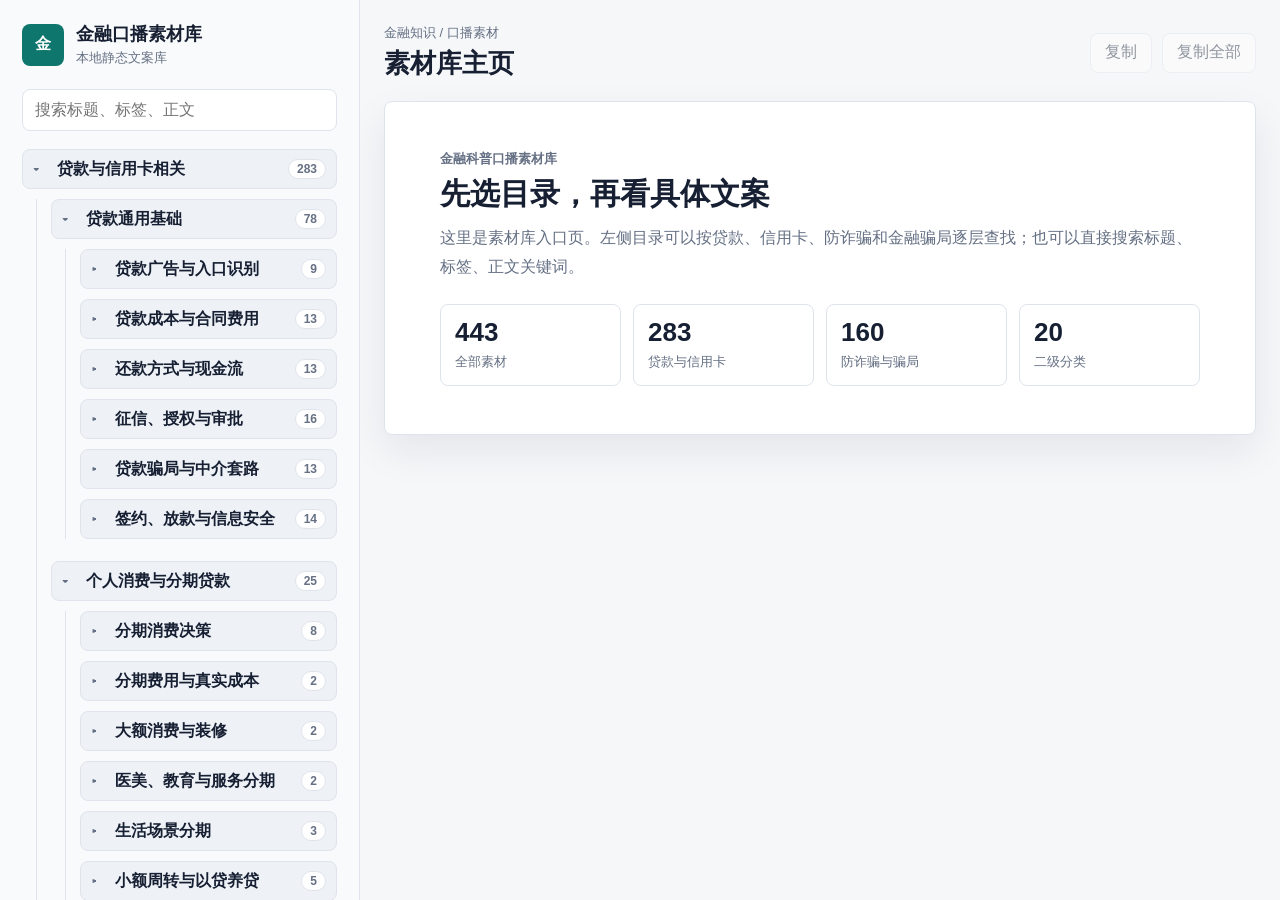
==== commit 62ebd4be: "Improve finance library landing and mobile layout" ====
--- a/finance-library.html
+++ b/finance-library.html
@@ -253,6 +253,11 @@
   padding: 0 14px;
 }
 
+.icon-button:disabled {
+  cursor: not-allowed;
+  opacity: 0.45;
+}
+
 .icon-button:hover,
 .topic-button:hover,
 .duration-tab:hover {
@@ -283,6 +288,56 @@
 .empty-state p {
   margin: 0;
   color: var(--muted);
+}
+
+.library-home {
+  max-width: 760px;
+  margin: 0 auto;
+  text-align: left;
+}
+
+.home-kicker {
+  color: var(--accent);
+  font-size: 13px;
+  font-weight: 700;
+}
+
+.library-home h3 {
+  margin: 8px 0 12px;
+  font-size: 30px;
+  line-height: 1.2;
+}
+
+.home-lead {
+  font-size: 16px;
+  line-height: 1.8;
+}
+
+.home-stats {
+  display: grid;
+  grid-template-columns: repeat(4, minmax(0, 1fr));
+  gap: 12px;
+  margin-top: 22px;
+}
+
+.home-stats div {
+  border: 1px solid var(--line);
+  border-radius: 8px;
+  background: #fff;
+  padding: 14px;
+}
+
+.home-stats strong {
+  display: block;
+  font-size: 26px;
+  line-height: 1;
+}
+
+.home-stats span {
+  display: block;
+  margin-top: 8px;
+  color: var(--muted);
+  font-size: 13px;
 }
 
 .detail-head {
@@ -556,8 +611,60 @@
   }
 
   .sidebar {
-    position: relative;
+    position: sticky;
+    top: 0;
+    z-index: 5;
     height: auto;
+    max-height: 42vh;
+    overflow: hidden;
+    border-right: 0;
+    border-bottom: 1px solid var(--line);
+    padding: 14px;
+    display: flex;
+    flex-direction: column;
+  }
+
+  .brand {
+    margin-bottom: 12px;
+  }
+
+  .brand-mark {
+    width: 34px;
+    height: 34px;
+  }
+
+  .brand h1 {
+    font-size: 16px;
+  }
+
+  .brand p {
+    display: none;
+  }
+
+  .search-box input {
+    height: 38px;
+  }
+
+  .tree {
+    min-height: 0;
+    overflow: auto;
+    margin-top: 12px;
+    padding-bottom: 4px;
+  }
+
+  .tree-parent {
+    min-height: 36px;
+    padding: 7px 9px;
+  }
+
+  .tree-children {
+    margin-left: 10px;
+    padding-left: 10px;
+    gap: 8px;
+  }
+
+  .topic-button {
+    padding: 9px 10px;
   }
 
   .content {
@@ -576,6 +683,18 @@
 
   .detail-head h3 {
     font-size: 22px;
+  }
+
+  .empty-state {
+    padding: 26px 18px;
+  }
+
+  .library-home h3 {
+    font-size: 24px;
+  }
+
+  .home-stats {
+    grid-template-columns: repeat(2, minmax(0, 1fr));
   }
 }
 
@@ -910,7 +1029,7 @@
   });
 
   if (!state.filtered.some((item) => item.id === state.selectedId)) {
-    state.selectedId = state.filtered[0]?.id ?? "";
+    state.selectedId = query ? state.filtered[0]?.id ?? "" : "";
   }
 
   render();
@@ -1015,9 +1134,19 @@
   const item = state.items.find((entry) => entry.id === state.selectedId);
   els.empty.hidden = Boolean(item);
   els.detail.hidden = !item;
+  els.copyCurrent.disabled = !item;
+  els.copyAll.disabled = !item;
 
   if (!item) {
-    els.pageTitle.textContent = "未找到素材";
+    if (state.query && state.filtered.length === 0) {
+      els.pageTitle.textContent = "未找到素材";
+      els.empty.innerHTML = `
+        <h3>没有找到匹配的素材</h3>
+        <p>换一个关键词，或清空搜索条件后再试。</p>
+      `;
+    } else {
+      renderHome();
+    }
     return;
   }
 
@@ -1039,6 +1168,33 @@
   });
 
   setVersion(state.selectedVersion, false);
+}
+
+function renderHome() {
+  const firstLevel = countByPathLevel(0);
+  const secondLevel = countByPathLevel(1);
+  els.pageTitle.textContent = "素材库主页";
+  els.empty.innerHTML = `
+    <div class="library-home">
+      <p class="home-kicker">金融科普口播素材库</p>
+      <h3>先选目录，再看具体文案</h3>
+      <p class="home-lead">这里是素材库入口页。左侧目录可以按贷款、信用卡、防诈骗和金融骗局逐层查找；也可以直接搜索标题、标签、正文关键词。</p>
+      <div class="home-stats">
+        <div><strong>${state.items.length}</strong><span>全部素材</span></div>
+        <div><strong>${firstLevel["贷款与信用卡相关"] || 0}</strong><span>贷款与信用卡</span></div>
+        <div><strong>${firstLevel["防诈骗与金融骗局"] || 0}</strong><span>防诈骗与骗局</span></div>
+        <div><strong>${Object.keys(secondLevel).length}</strong><span>二级分类</span></div>
+      </div>
+    </div>
+  `;
+}
+
+function countByPathLevel(level) {
+  return state.items.reduce((counts, item) => {
+    const key = item.path[level];
+    if (key) counts[key] = (counts[key] || 0) + 1;
+    return counts;
+  }, {});
 }
 
 function loadPublishRecords() {
